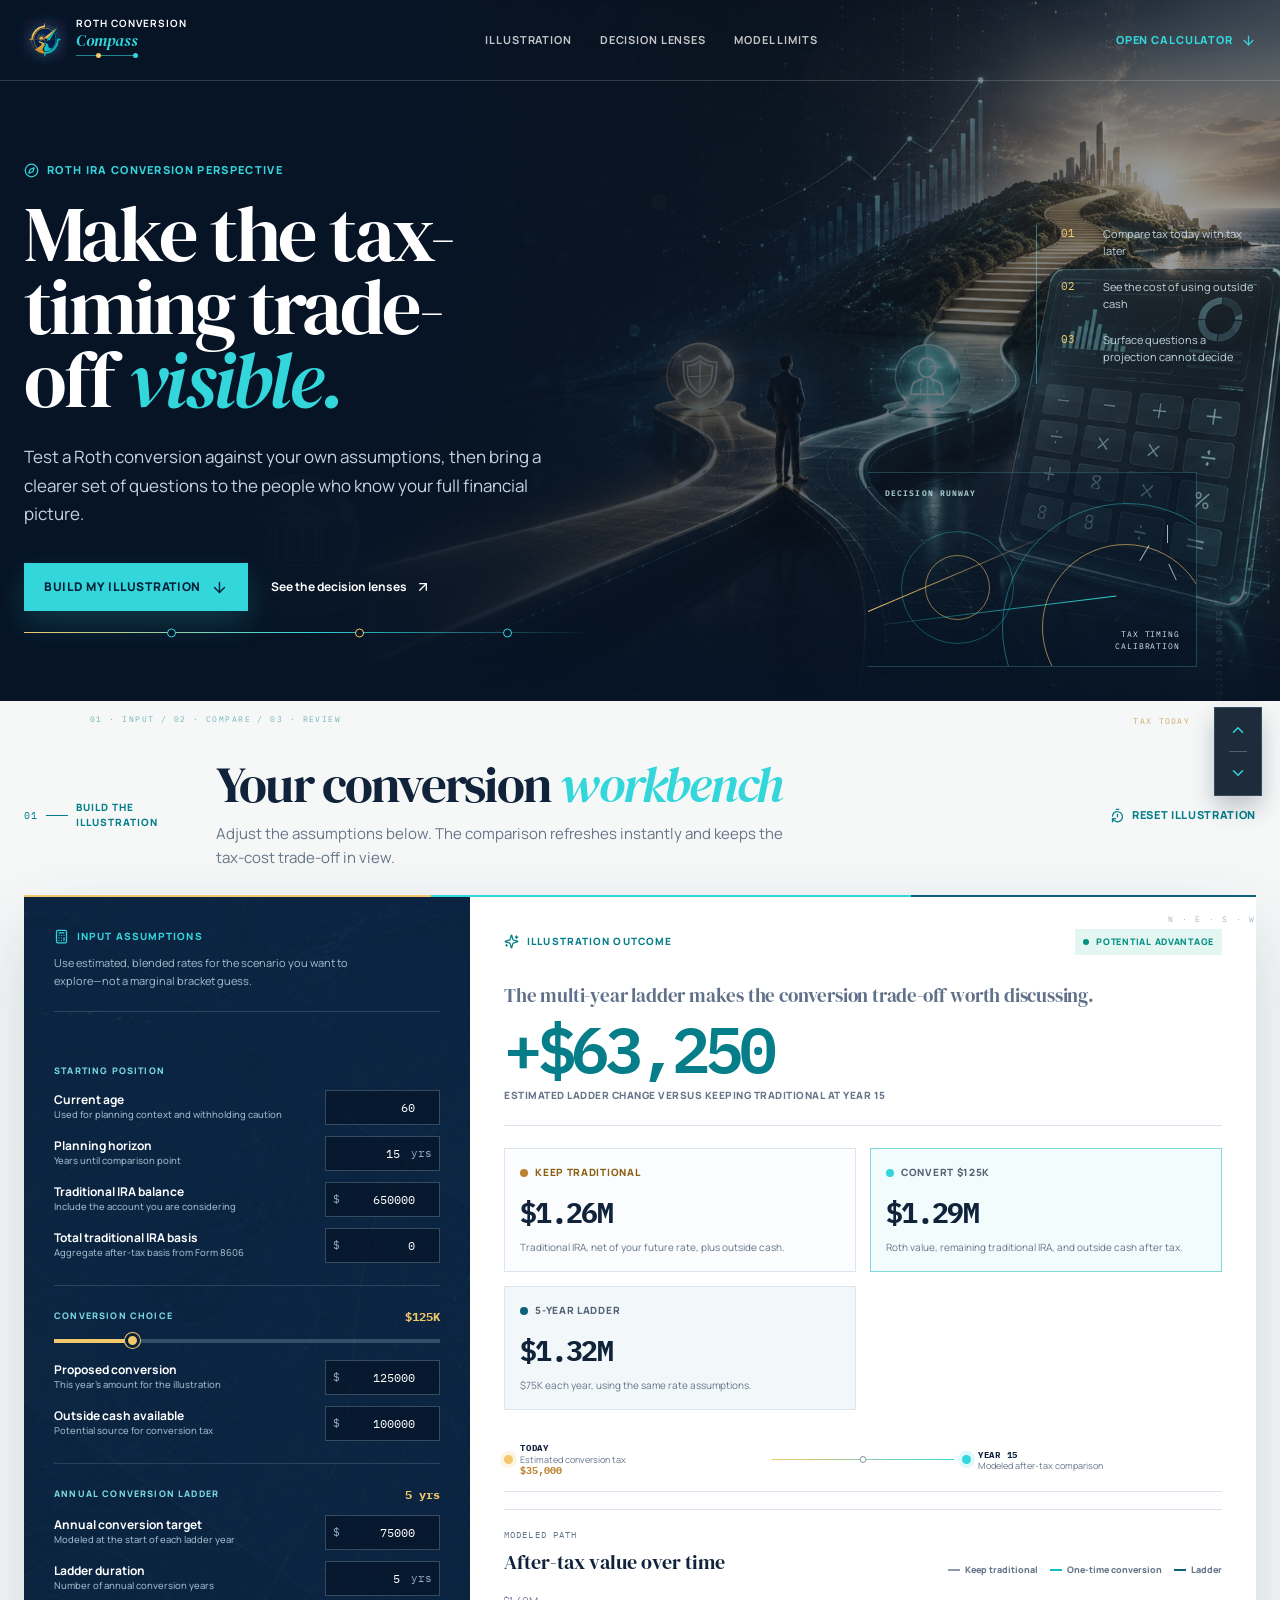
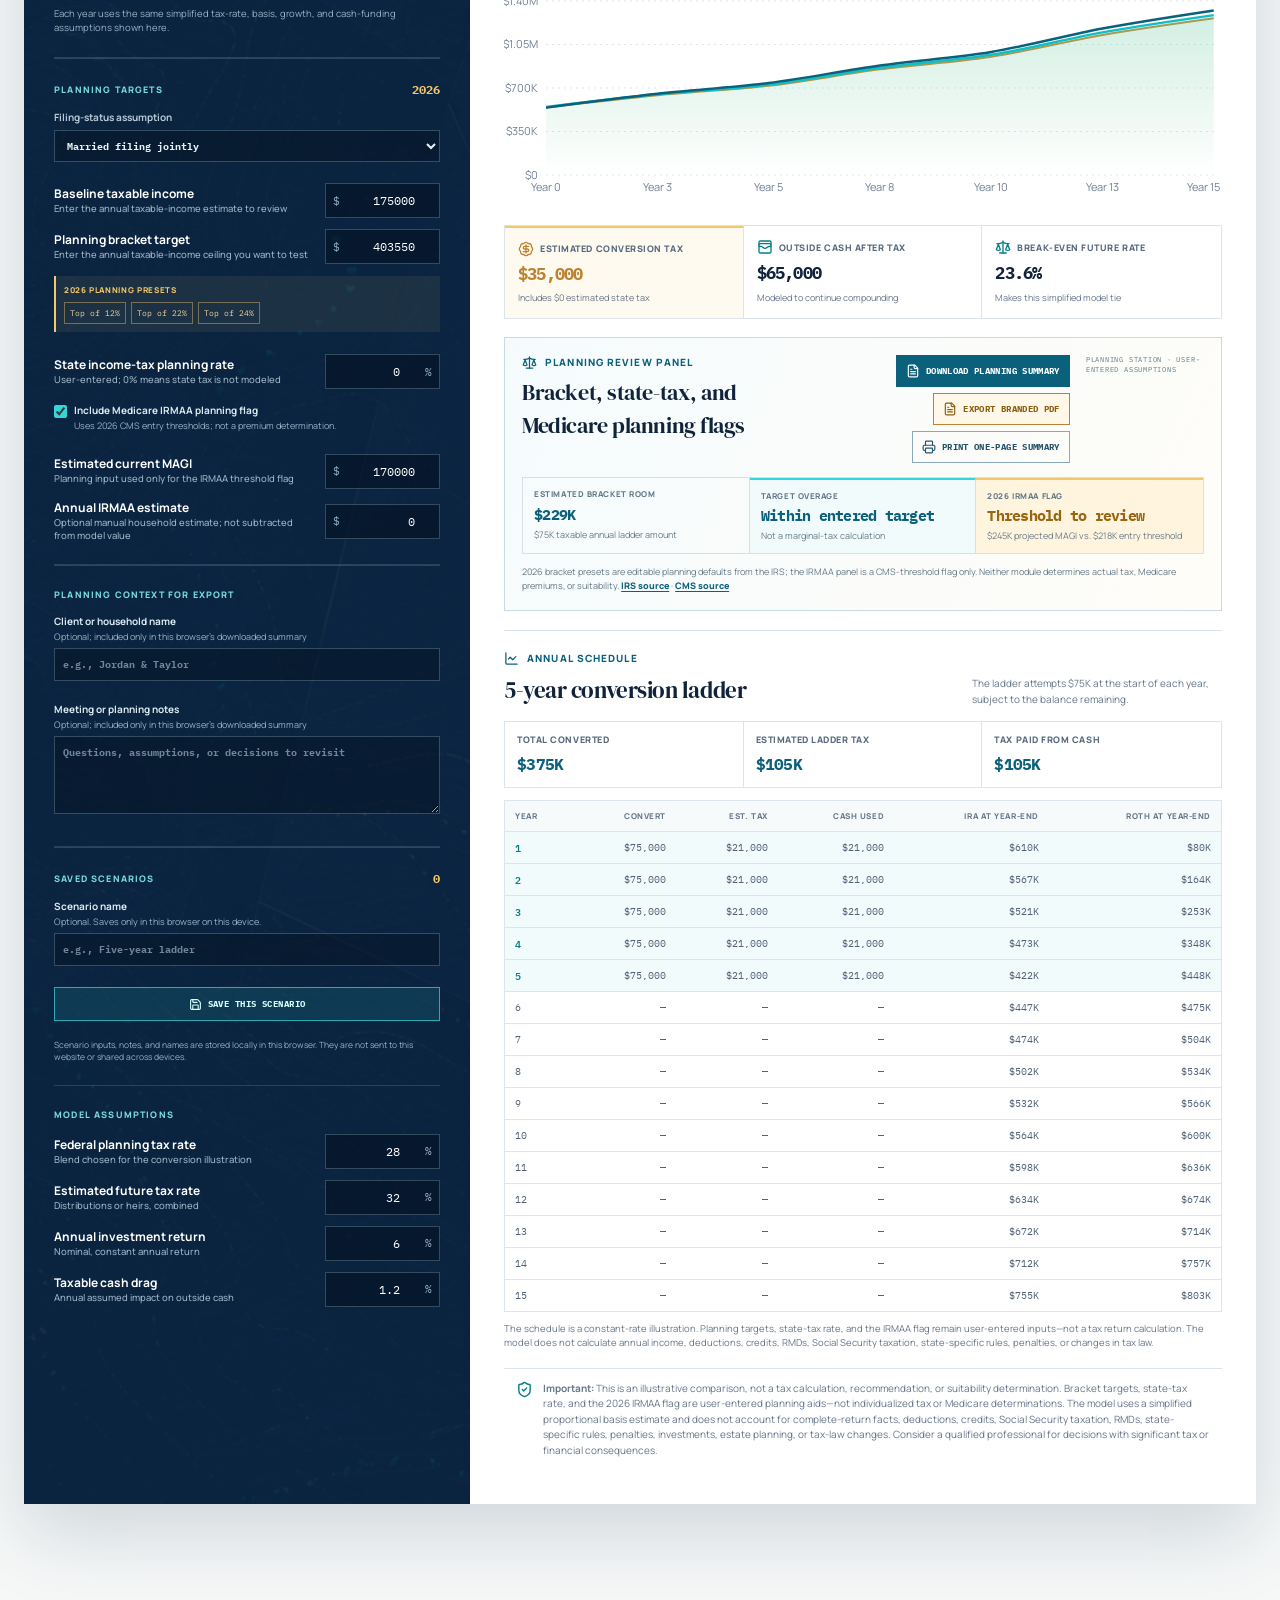
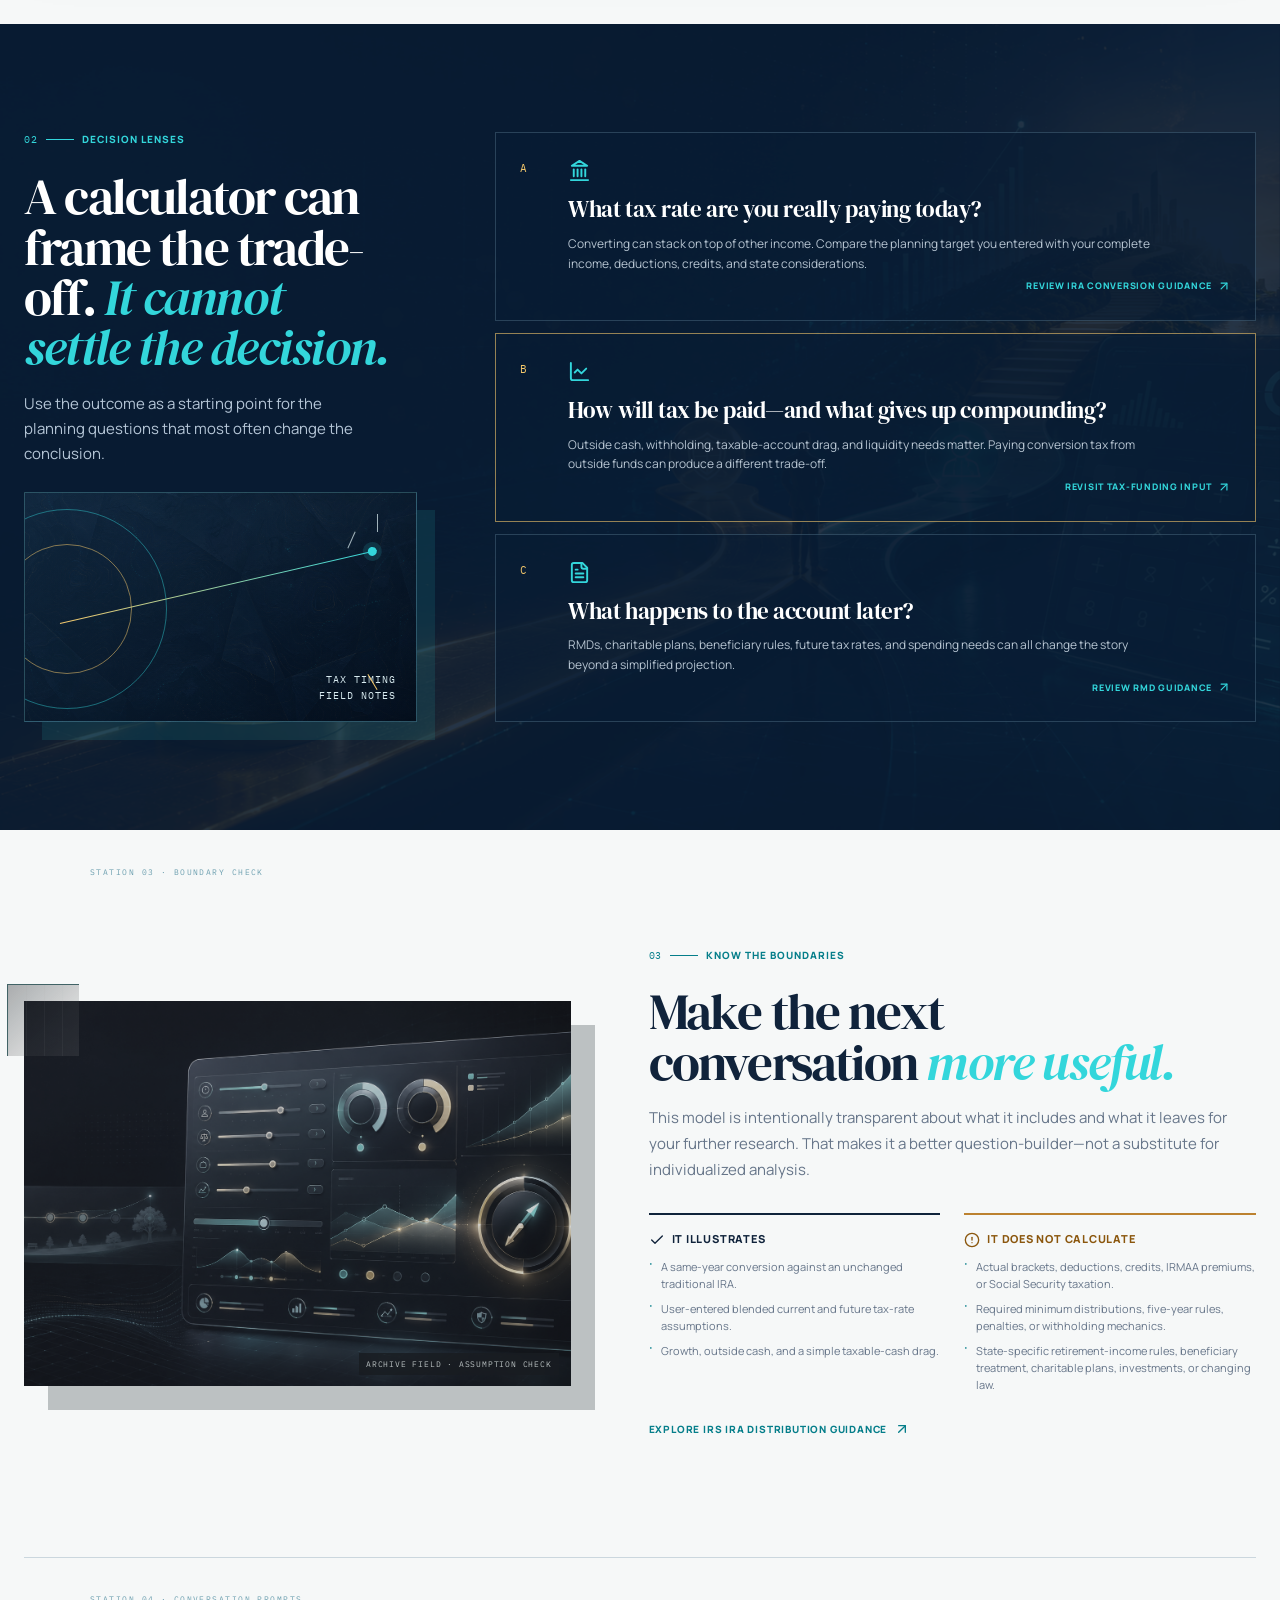
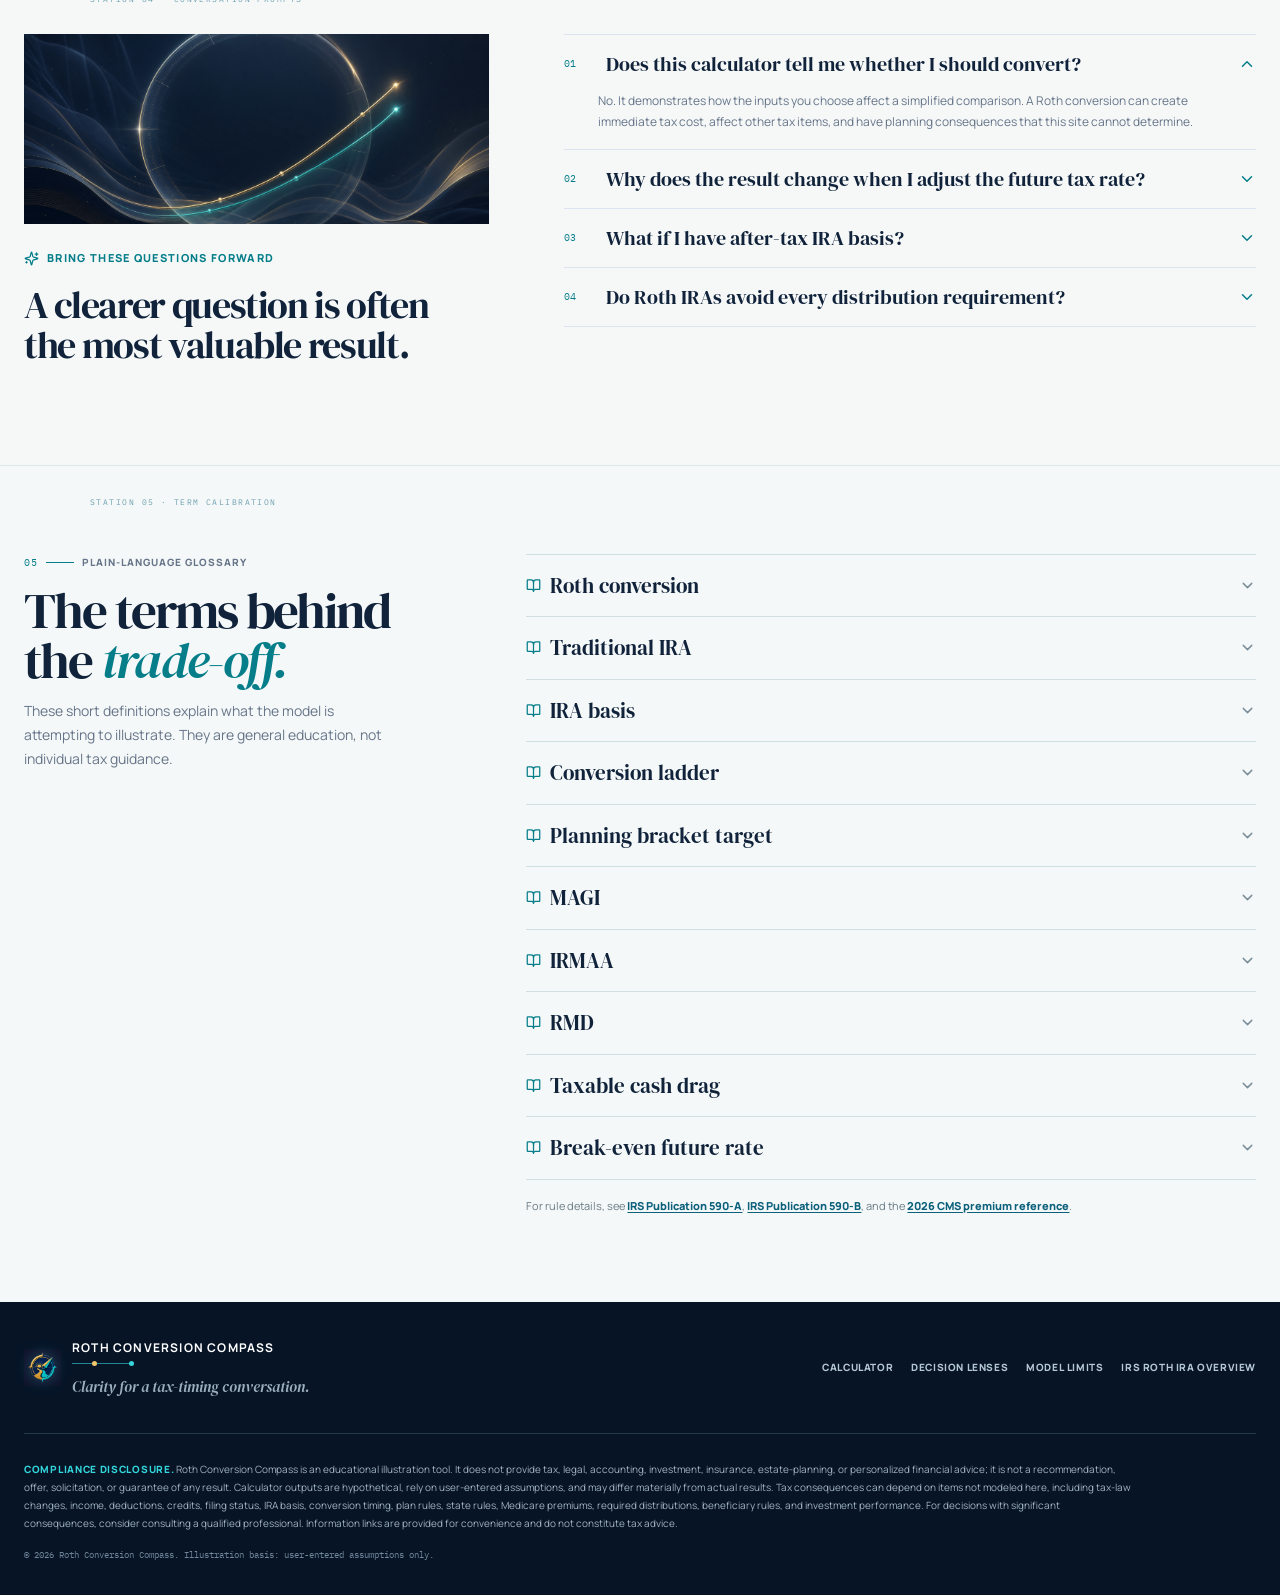
==== roth/index.html @ 46ba3184 "Restore cinematic Roth visuals" ====
<!doctype html>
<html lang="en">
  <head>
    <meta charset="UTF-8" />
    <meta name="viewport" content="width=device-width, initial-scale=1.0, maximum-scale=1" />
    <title>Roth Conversion Compass | An Educational Tax-Timing Illustration</title>
    <meta name="description" content="Explore a Roth IRA conversion illustration with your own assumptions and clear planning limitations." />
    <link rel="preconnect" href="https://fonts.googleapis.com" />
    <link rel="preconnect" href="https://fonts.gstatic.com" crossorigin />
    <link href="https://fonts.googleapis.com/css2?family=DM+Serif+Display:ital@0;1&family=IBM+Plex+Mono:wght@400;500;600&family=Manrope:wght@400;500;600;700;800&display=swap" rel="stylesheet" />
    <script type="module" crossorigin src="/roth/assets/index-CqnNfehP.js"></script>
    <link rel="stylesheet" crossorigin href="/roth/assets/index-C5VUY07M.css">
    <script src="/__manus__/debug-collector.js" defer></script>
  </head>
  <body>
    <script id="manus-runtime">window.__MANUS_HOST_DEV__ = false;
(function(){"use strict";var Mr={exports:{}},Kn={};/**
 * @license React
 * react-jsx-runtime.production.js
 *
 * Copyright (c) Meta Platforms, Inc. and affiliates.
 *
 * This source code is licensed under the MIT license found in the
 * LICENSE file in the root directory of this source tree.
 */var $c;function um(){if($c)return Kn;$c=1;var r=Symbol.for("react.transitional.element"),i=Symbol.for("react.fragment");function c(s,d,m){var x=null;if(m!==void 0&&(x=""+m),d.key!==void 0&&(x=""+d.key),"key"in d){m={};for(var R in d)R!=="key"&&(m[R]=d[R])}else m=d;return d=m.ref,{$$typeof:r,type:s,key:x,ref:d!==void 0?d:null,props:m}}return Kn.Fragment=i,Kn.jsx=c,Kn.jsxs=c,Kn}var Fc;function dm(){return Fc||(Fc=1,Mr.exports=um()),Mr.exports}var h=dm(),Ar={exports:{}},Pn={},Rr={exports:{}},Nr={};/**
 * @license React
 * scheduler.production.js
 *
 * Copyright (c) Meta Platforms, Inc. and affiliates.
 *
 * This source code is licensed under the MIT license found in the
 * LICENSE file in the root directory of this source tree.
 */var Ic;function fm(){return Ic||(Ic=1,function(r){function i(A,q){var B=A.length;A.push(q);t:for(;0<B;){var bt=B-1>>>1,p=A[bt];if(0<d(p,q))A[bt]=q,A[B]=p,B=bt;else break t}}function c(A){return A.length===0?null:A[0]}function s(A){if(A.length===0)return null;var q=A[0],B=A.pop();if(B!==q){A[0]=B;t:for(var bt=0,p=A.length,O=p>>>1;bt<O;){var X=2*(bt+1)-1,G=A[X],Z=X+1,st=A[Z];if(0>d(G,B))Z<p&&0>d(st,G)?(A[bt]=st,A[Z]=B,bt=Z):(A[bt]=G,A[X]=B,bt=X);else if(Z<p&&0>d(st,B))A[bt]=st,A[Z]=B,bt=Z;else break t}}return q}function d(A,q){var B=A.sortIndex-q.sortIndex;return B!==0?B:A.id-q.id}if(r.unstable_now=void 0,typeof performance=="object"&&typeof performance.now=="function"){var m=performance;r.unstable_now=function(){return m.now()}}else{var x=Date,R=x.now();r.unstable_now=function(){return x.now()-R}}var C=[],v=[],D=1,j=null,J=3,at=!1,$=!1,nt=!1,ct=!1,ht=typeof setTimeout=="function"?setTimeout:null,St=typeof clearTimeout=="function"?clearTimeout:null,_=typeof setImmediate<"u"?setImmediate:null;function Y(A){for(var q=c(v);q!==null;){if(q.callback===null)s(v);else if(q.startTime<=A)s(v),q.sortIndex=q.expirationTime,i(C,q);else break;q=c(v)}}function H(A){if(nt=!1,Y(A),!$)if(c(C)!==null)$=!0,it||(it=!0,Bt());else{var q=c(v);q!==null&&Mt(H,q.startTime-A)}}var it=!1,rt=-1,V=5,xt=-1;function Be(){return ct?!0:!(r.unstable_now()-xt<V)}function te(){if(ct=!1,it){var A=r.unstable_now();xt=A;var q=!0;try{t:{$=!1,nt&&(nt=!1,St(rt),rt=-1),at=!0;var B=J;try{e:{for(Y(A),j=c(C);j!==null&&!(j.expirationTime>A&&Be());){var bt=j.callback;if(typeof bt=="function"){j.callback=null,J=j.priorityLevel;var p=bt(j.expirationTime<=A);if(A=r.unstable_now(),typeof p=="function"){j.callback=p,Y(A),q=!0;break e}j===c(C)&&s(C),Y(A)}else s(C);j=c(C)}if(j!==null)q=!0;else{var O=c(v);O!==null&&Mt(H,O.startTime-A),q=!1}}break t}finally{j=null,J=B,at=!1}q=void 0}}finally{q?Bt():it=!1}}}var Bt;if(typeof _=="function")Bt=function(){_(te)};else if(typeof MessageChannel<"u"){var me=new MessageChannel,Se=me.port2;me.port1.onmessage=te,Bt=function(){Se.postMessage(null)}}else Bt=function(){ht(te,0)};function Mt(A,q){rt=ht(function(){A(r.unstable_now())},q)}r.unstable_IdlePriority=5,r.unstable_ImmediatePriority=1,r.unstable_LowPriority=4,r.unstable_NormalPriority=3,r.unstable_Profiling=null,r.unstable_UserBlockingPriority=2,r.unstable_cancelCallback=function(A){A.callback=null},r.unstable_forceFrameRate=function(A){0>A||125<A?console.error("forceFrameRate takes a positive int between 0 and 125, forcing frame rates higher than 125 fps is not supported"):V=0<A?Math.floor(1e3/A):5},r.unstable_getCurrentPriorityLevel=function(){return J},r.unstable_next=function(A){switch(J){case 1:case 2:case 3:var q=3;break;default:q=J}var B=J;J=q;try{return A()}finally{J=B}},r.unstable_requestPaint=function(){ct=!0},r.unstable_runWithPriority=function(A,q){switch(A){case 1:case 2:case 3:case 4:case 5:break;default:A=3}var B=J;J=A;try{return q()}finally{J=B}},r.unstable_scheduleCallback=function(A,q,B){var bt=r.unstable_now();switch(typeof B=="object"&&B!==null?(B=B.delay,B=typeof B=="number"&&0<B?bt+B:bt):B=bt,A){case 1:var p=-1;break;case 2:p=250;break;case 5:p=1073741823;break;case 4:p=1e4;break;default:p=5e3}return p=B+p,A={id:D++,callback:q,priorityLevel:A,startTime:B,expirationTime:p,sortIndex:-1},B>bt?(A.sortIndex=B,i(v,A),c(C)===null&&A===c(v)&&(nt?(St(rt),rt=-1):nt=!0,Mt(H,B-bt))):(A.sortIndex=p,i(C,A),$||at||($=!0,it||(it=!0,Bt()))),A},r.unstable_shouldYield=Be,r.unstable_wrapCallback=function(A){var q=J;return function(){var B=J;J=q;try{return A.apply(this,arguments)}finally{J=B}}}}(Nr)),Nr}var tu;function hm(){return tu||(tu=1,Rr.exports=fm()),Rr.exports}var zr={exports:{}},ut={};/**
 * @license React
 * react.production.js
 *
 * Copyright (c) Meta Platforms, Inc. and affiliates.
 *
 * This source code is licensed under the MIT license found in the
 * LICENSE file in the root directory of this source tree.
 */var eu;function mm(){if(eu)return ut;eu=1;var r=Symbol.for("react.transitional.element"),i=Symbol.for("react.portal"),c=Symbol.for("react.fragment"),s=Symbol.for("react.strict_mode"),d=Symbol.for("react.profiler"),m=Symbol.for("react.consumer"),x=Symbol.for("react.context"),R=Symbol.for("react.forward_ref"),C=Symbol.for("react.suspense"),v=Symbol.for("react.memo"),D=Symbol.for("react.lazy"),j=Symbol.iterator;function J(p){return p===null||typeof p!="object"?null:(p=j&&p[j]||p["@@iterator"],typeof p=="function"?p:null)}var at={isMounted:function(){return!1},enqueueForceUpdate:function(){},enqueueReplaceState:function(){},enqueueSetState:function(){}},$=Object.assign,nt={};function ct(p,O,X){this.props=p,this.context=O,this.refs=nt,this.updater=X||at}ct.prototype.isReactComponent={},ct.prototype.setState=function(p,O){if(typeof p!="object"&&typeof p!="function"&&p!=null)throw Error("takes an object of state variables to update or a function which returns an object of state variables.");this.updater.enqueueSetState(this,p,O,"setState")},ct.prototype.forceUpdate=function(p){this.updater.enqueueForceUpdate(this,p,"forceUpdate")};function ht(){}ht.prototype=ct.prototype;function St(p,O,X){this.props=p,this.context=O,this.refs=nt,this.updater=X||at}var _=St.prototype=new ht;_.constructor=St,$(_,ct.prototype),_.isPureReactComponent=!0;var Y=Array.isArray,H={H:null,A:null,T:null,S:null,V:null},it=Object.prototype.hasOwnProperty;function rt(p,O,X,G,Z,st){return X=st.ref,{$$typeof:r,type:p,key:O,ref:X!==void 0?X:null,props:st}}function V(p,O){return rt(p.type,O,void 0,void 0,void 0,p.props)}function xt(p){return typeof p=="object"&&p!==null&&p.$$typeof===r}function Be(p){var O={"=":"=0",":":"=2"};return"$"+p.replace(/[=:]/g,function(X){return O[X]})}var te=/\/+/g;function Bt(p,O){return typeof p=="object"&&p!==null&&p.key!=null?Be(""+p.key):O.toString(36)}function me(){}function Se(p){switch(p.status){case"fulfilled":return p.value;case"rejected":throw p.reason;default:switch(typeof p.status=="string"?p.then(me,me):(p.status="pending",p.then(function(O){p.status==="pending"&&(p.status="fulfilled",p.value=O)},function(O){p.status==="pending"&&(p.status="rejected",p.reason=O)})),p.status){case"fulfilled":return p.value;case"rejected":throw p.reason}}throw p}function Mt(p,O,X,G,Z){var st=typeof p;(st==="undefined"||st==="boolean")&&(p=null);var I=!1;if(p===null)I=!0;else switch(st){case"bigint":case"string":case"number":I=!0;break;case"object":switch(p.$$typeof){case r:case i:I=!0;break;case D:return I=p._init,Mt(I(p._payload),O,X,G,Z)}}if(I)return Z=Z(p),I=G===""?"."+Bt(p,0):G,Y(Z)?(X="",I!=null&&(X=I.replace(te,"$&/")+"/"),Mt(Z,O,X,"",function(Jt){return Jt})):Z!=null&&(xt(Z)&&(Z=V(Z,X+(Z.key==null||p&&p.key===Z.key?"":(""+Z.key).replace(te,"$&/")+"/")+I)),O.push(Z)),1;I=0;var gt=G===""?".":G+":";if(Y(p))for(var Tt=0;Tt<p.length;Tt++)G=p[Tt],st=gt+Bt(G,Tt),I+=Mt(G,O,X,st,Z);else if(Tt=J(p),typeof Tt=="function")for(p=Tt.call(p),Tt=0;!(G=p.next()).done;)G=G.value,st=gt+Bt(G,Tt++),I+=Mt(G,O,X,st,Z);else if(st==="object"){if(typeof p.then=="function")return Mt(Se(p),O,X,G,Z);throw O=String(p),Error("Objects are not valid as a React child (found: "+(O==="[object Object]"?"object with keys {"+Object.keys(p).join(", ")+"}":O)+"). If you meant to render a collection of children, use an array instead.")}return I}function A(p,O,X){if(p==null)return p;var G=[],Z=0;return Mt(p,G,"","",function(st){return O.call(X,st,Z++)}),G}function q(p){if(p._status===-1){var O=p._result;O=O(),O.then(function(X){(p._status===0||p._status===-1)&&(p._status=1,p._result=X)},function(X){(p._status===0||p._status===-1)&&(p._status=2,p._result=X)}),p._status===-1&&(p._status=0,p._result=O)}if(p._status===1)return p._result.default;throw p._result}var B=typeof reportError=="function"?reportError:function(p){if(typeof window=="object"&&typeof window.ErrorEvent=="function"){var O=new window.ErrorEvent("error",{bubbles:!0,cancelable:!0,message:typeof p=="object"&&p!==null&&typeof p.message=="string"?String(p.message):String(p),error:p});if(!window.dispatchEvent(O))return}else if(typeof process=="object"&&typeof process.emit=="function"){process.emit("uncaughtException",p);return}console.error(p)};function bt(){}return ut.Children={map:A,forEach:function(p,O,X){A(p,function(){O.apply(this,arguments)},X)},count:function(p){var O=0;return A(p,function(){O++}),O},toArray:function(p){return A(p,function(O){return O})||[]},only:function(p){if(!xt(p))throw Error("React.Children.only expected to receive a single React element child.");return p}},ut.Component=ct,ut.Fragment=c,ut.Profiler=d,ut.PureComponent=St,ut.StrictMode=s,ut.Suspense=C,ut.__CLIENT_INTERNALS_DO_NOT_USE_OR_WARN_USERS_THEY_CANNOT_UPGRADE=H,ut.__COMPILER_RUNTIME={__proto__:null,c:function(p){return H.H.useMemoCache(p)}},ut.cache=function(p){return function(){return p.apply(null,arguments)}},ut.cloneElement=function(p,O,X){if(p==null)throw Error("The argument must be a React element, but you passed "+p+".");var G=$({},p.props),Z=p.key,st=void 0;if(O!=null)for(I in O.ref!==void 0&&(st=void 0),O.key!==void 0&&(Z=""+O.key),O)!it.call(O,I)||I==="key"||I==="__self"||I==="__source"||I==="ref"&&O.ref===void 0||(G[I]=O[I]);var I=arguments.length-2;if(I===1)G.children=X;else if(1<I){for(var gt=Array(I),Tt=0;Tt<I;Tt++)gt[Tt]=arguments[Tt+2];G.children=gt}return rt(p.type,Z,void 0,void 0,st,G)},ut.createContext=function(p){return p={$$typeof:x,_currentValue:p,_currentValue2:p,_threadCount:0,Provider:null,Consumer:null},p.Provider=p,p.Consumer={$$typeof:m,_context:p},p},ut.createElement=function(p,O,X){var G,Z={},st=null;if(O!=null)for(G in O.key!==void 0&&(st=""+O.key),O)it.call(O,G)&&G!=="key"&&G!=="__self"&&G!=="__source"&&(Z[G]=O[G]);var I=arguments.length-2;if(I===1)Z.children=X;else if(1<I){for(var gt=Array(I),Tt=0;Tt<I;Tt++)gt[Tt]=arguments[Tt+2];Z.children=gt}if(p&&p.defaultProps)for(G in I=p.defaultProps,I)Z[G]===void 0&&(Z[G]=I[G]);return rt(p,st,void 0,void 0,null,Z)},ut.createRef=function(){return{current:null}},ut.forwardRef=function(p){return{$$typeof:R,render:p}},ut.isValidElement=xt,ut.lazy=function(p){return{$$typeof:D,_payload:{_status:-1,_result:p},_init:q}},ut.memo=function(p,O){return{$$typeof:v,type:p,compare:O===void 0?null:O}},ut.startTransition=function(p){var O=H.T,X={};H.T=X;try{var G=p(),Z=H.S;Z!==null&&Z(X,G),typeof G=="object"&&G!==null&&typeof G.then=="function"&&G.then(bt,B)}catch(st){B(st)}finally{H.T=O}},ut.unstable_useCacheRefresh=function(){return H.H.useCacheRefresh()},ut.use=function(p){return H.H.use(p)},ut.useActionState=function(p,O,X){return H.H.useActionState(p,O,X)},ut.useCallback=function(p,O){return H.H.useCallback(p,O)},ut.useContext=function(p){return H.H.useContext(p)},ut.useDebugValue=function(){},ut.useDeferredValue=function(p,O){return H.H.useDeferredValue(p,O)},ut.useEffect=function(p,O,X){var G=H.H;if(typeof X=="function")throw Error("useEffect CRUD overload is not enabled in this build of React.");return G.useEffect(p,O)},ut.useId=function(){return H.H.useId()},ut.useImperativeHandle=function(p,O,X){return H.H.useImperativeHandle(p,O,X)},ut.useInsertionEffect=function(p,O){return H.H.useInsertionEffect(p,O)},ut.useLayoutEffect=function(p,O){return H.H.useLayoutEffect(p,O)},ut.useMemo=function(p,O){return H.H.useMemo(p,O)},ut.useOptimistic=function(p,O){return H.H.useOptimistic(p,O)},ut.useReducer=function(p,O,X){return H.H.useReducer(p,O,X)},ut.useRef=function(p){return H.H.useRef(p)},ut.useState=function(p){return H.H.useState(p)},ut.useSyncExternalStore=function(p,O,X){return H.H.useSyncExternalStore(p,O,X)},ut.useTransition=function(){return H.H.useTransition()},ut.version="19.1.1",ut}var lu;function _r(){return lu||(lu=1,zr.exports=mm()),zr.exports}var kr={exports:{}},he={};/**
 * @license React
 * react-dom.production.js
 *
 * Copyright (c) Meta Platforms, Inc. and affiliates.
 *
 * This source code is licensed under the MIT license found in the
 * LICENSE file in the root directory of this source tree.
 */var au;function gm(){if(au)return he;au=1;var r=_r();function i(C){var v="https://react.dev/errors/"+C;if(1<arguments.length){v+="?args[]="+encodeURIComponent(arguments[1]);for(var D=2;D<arguments.length;D++)v+="&args[]="+encodeURIComponent(arguments[D])}return"Minified React error #"+C+"; visit "+v+" for the full message or use the non-minified dev environment for full errors and additional helpful warnings."}function c(){}var s={d:{f:c,r:function(){throw Error(i(522))},D:c,C:c,L:c,m:c,X:c,S:c,M:c},p:0,findDOMNode:null},d=Symbol.for("react.portal");function m(C,v,D){var j=3<arguments.length&&arguments[3]!==void 0?arguments[3]:null;return{$$typeof:d,key:j==null?null:""+j,children:C,containerInfo:v,implementation:D}}var x=r.__CLIENT_INTERNALS_DO_NOT_USE_OR_WARN_USERS_THEY_CANNOT_UPGRADE;function R(C,v){if(C==="font")return"";if(typeof v=="string")return v==="use-credentials"?v:""}return he.__DOM_INTERNALS_DO_NOT_USE_OR_WARN_USERS_THEY_CANNOT_UPGRADE=s,he.createPortal=function(C,v){var D=2<arguments.length&&arguments[2]!==void 0?arguments[2]:null;if(!v||v.nodeType!==1&&v.nodeType!==9&&v.nodeType!==11)throw Error(i(299));return m(C,v,null,D)},he.flushSync=function(C){var v=x.T,D=s.p;try{if(x.T=null,s.p=2,C)return C()}finally{x.T=v,s.p=D,s.d.f()}},he.preconnect=function(C,v){typeof C=="string"&&(v?(v=v.crossOrigin,v=typeof v=="string"?v==="use-credentials"?v:"":void 0):v=null,s.d.C(C,v))},he.prefetchDNS=function(C){typeof C=="string"&&s.d.D(C)},he.preinit=function(C,v){if(typeof C=="string"&&v&&typeof v.as=="string"){var D=v.as,j=R(D,v.crossOrigin),J=typeof v.integrity=="string"?v.integrity:void 0,at=typeof v.fetchPriority=="string"?v.fetchPriority:void 0;D==="style"?s.d.S(C,typeof v.precedence=="string"?v.precedence:void 0,{crossOrigin:j,integrity:J,fetchPriority:at}):D==="script"&&s.d.X(C,{crossOrigin:j,integrity:J,fetchPriority:at,nonce:typeof v.nonce=="string"?v.nonce:void 0})}},he.preinitModule=function(C,v){if(typeof C=="string")if(typeof v=="object"&&v!==null){if(v.as==null||v.as==="script"){var D=R(v.as,v.crossOrigin);s.d.M(C,{crossOrigin:D,integrity:typeof v.integrity=="string"?v.integrity:void 0,nonce:typeof v.nonce=="string"?v.nonce:void 0})}}else v==null&&s.d.M(C)},he.preload=function(C,v){if(typeof C=="string"&&typeof v=="object"&&v!==null&&typeof v.as=="string"){var D=v.as,j=R(D,v.crossOrigin);s.d.L(C,D,{crossOrigin:j,integrity:typeof v.integrity=="string"?v.integrity:void 0,nonce:typeof v.nonce=="string"?v.nonce:void 0,type:typeof v.type=="string"?v.type:void 0,fetchPriority:typeof v.fetchPriority=="string"?v.fetchPriority:void 0,referrerPolicy:typeof v.referrerPolicy=="string"?v.referrerPolicy:void 0,imageSrcSet:typeof v.imageSrcSet=="string"?v.imageSrcSet:void 0,imageSizes:typeof v.imageSizes=="string"?v.imageSizes:void 0,media:typeof v.media=="string"?v.media:void 0})}},he.preloadModule=function(C,v){if(typeof C=="string")if(v){var D=R(v.as,v.crossOrigin);s.d.m(C,{as:typeof v.as=="string"&&v.as!=="script"?v.as:void 0,crossOrigin:D,integrity:typeof v.integrity=="string"?v.integrity:void 0})}else s.d.m(C)},he.requestFormReset=function(C){s.d.r(C)},he.unstable_batchedUpdates=function(C,v){return C(v)},he.useFormState=function(C,v,D){return x.H.useFormState(C,v,D)},he.useFormStatus=function(){return x.H.useHostTransitionStatus()},he.version="19.1.1",he}var nu;function pm(){if(nu)return kr.exports;nu=1;function r(){if(!(typeof __REACT_DEVTOOLS_GLOBAL_HOOK__>"u"||typeof __REACT_DEVTOOLS_GLOBAL_HOOK__.checkDCE!="function"))try{__REACT_DEVTOOLS_GLOBAL_HOOK__.checkDCE(r)}catch(i){console.error(i)}}return r(),kr.exports=gm(),kr.exports}/**
 * @license React
 * react-dom-client.production.js
 *
 * Copyright (c) Meta Platforms, Inc. and affiliates.
 *
 * This source code is licensed under the MIT license found in the
 * LICENSE file in the root directory of this source tree.
 */var ou;function ym(){if(ou)return Pn;ou=1;var r=hm(),i=_r(),c=pm();function s(t){var e="https://react.dev/errors/"+t;if(1<arguments.length){e+="?args[]="+encodeURIComponent(arguments[1]);for(var l=2;l<arguments.length;l++)e+="&args[]="+encodeURIComponent(arguments[l])}return"Minified React error #"+t+"; visit "+e+" for the full message or use the non-minified dev environment for full errors and additional helpful warnings."}function d(t){return!(!t||t.nodeType!==1&&t.nodeType!==9&&t.nodeType!==11)}function m(t){var e=t,l=t;if(t.alternate)for(;e.return;)e=e.return;else{t=e;do e=t,(e.flags&4098)!==0&&(l=e.return),t=e.return;while(t)}return e.tag===3?l:null}function x(t){if(t.tag===13){var e=t.memoizedState;if(e===null&&(t=t.alternate,t!==null&&(e=t.memoizedState)),e!==null)return e.dehydrated}return null}function R(t){if(m(t)!==t)throw Error(s(188))}function C(t){var e=t.alternate;if(!e){if(e=m(t),e===null)throw Error(s(188));return e!==t?null:t}for(var l=t,a=e;;){var n=l.return;if(n===null)break;var o=n.alternate;if(o===null){if(a=n.return,a!==null){l=a;continue}break}if(n.child===o.child){for(o=n.child;o;){if(o===l)return R(n),t;if(o===a)return R(n),e;o=o.sibling}throw Error(s(188))}if(l.return!==a.return)l=n,a=o;else{for(var u=!1,f=n.child;f;){if(f===l){u=!0,l=n,a=o;break}if(f===a){u=!0,a=n,l=o;break}f=f.sibling}if(!u){for(f=o.child;f;){if(f===l){u=!0,l=o,a=n;break}if(f===a){u=!0,a=o,l=n;break}f=f.sibling}if(!u)throw Error(s(189))}}if(l.alternate!==a)throw Error(s(190))}if(l.tag!==3)throw Error(s(188));return l.stateNode.current===l?t:e}function v(t){var e=t.tag;if(e===5||e===26||e===27||e===6)return t;for(t=t.child;t!==null;){if(e=v(t),e!==null)return e;t=t.sibling}return null}var D=Object.assign,j=Symbol.for("react.element"),J=Symbol.for("react.transitional.element"),at=Symbol.for("react.portal"),$=Symbol.for("react.fragment"),nt=Symbol.for("react.strict_mode"),ct=Symbol.for("react.profiler"),ht=Symbol.for("react.provider"),St=Symbol.for("react.consumer"),_=Symbol.for("react.context"),Y=Symbol.for("react.forward_ref"),H=Symbol.for("react.suspense"),it=Symbol.for("react.suspense_list"),rt=Symbol.for("react.memo"),V=Symbol.for("react.lazy"),xt=Symbol.for("react.activity"),Be=Symbol.for("react.memo_cache_sentinel"),te=Symbol.iterator;function Bt(t){return t===null||typeof t!="object"?null:(t=te&&t[te]||t["@@iterator"],typeof t=="function"?t:null)}var me=Symbol.for("react.client.reference");function Se(t){if(t==null)return null;if(typeof t=="function")return t.$$typeof===me?null:t.displayName||t.name||null;if(typeof t=="string")return t;switch(t){case $:return"Fragment";case ct:return"Profiler";case nt:return"StrictMode";case H:return"Suspense";case it:return"SuspenseList";case xt:return"Activity"}if(typeof t=="object")switch(t.$$typeof){case at:return"Portal";case _:return(t.displayName||"Context")+".Provider";case St:return(t._context.displayName||"Context")+".Consumer";case Y:var e=t.render;return t=t.displayName,t||(t=e.displayName||e.name||"",t=t!==""?"ForwardRef("+t+")":"ForwardRef"),t;case rt:return e=t.displayName||null,e!==null?e:Se(t.type)||"Memo";case V:e=t._payload,t=t._init;try{return Se(t(e))}catch{}}return null}var Mt=Array.isArray,A=i.__CLIENT_INTERNALS_DO_NOT_USE_OR_WARN_USERS_THEY_CANNOT_UPGRADE,q=c.__DOM_INTERNALS_DO_NOT_USE_OR_WARN_USERS_THEY_CANNOT_UPGRADE,B={pending:!1,data:null,method:null,action:null},bt=[],p=-1;function O(t){return{current:t}}function X(t){0>p||(t.current=bt[p],bt[p]=null,p--)}function G(t,e){p++,bt[p]=t.current,t.current=e}var Z=O(null),st=O(null),I=O(null),gt=O(null);function Tt(t,e){switch(G(I,e),G(st,t),G(Z,null),e.nodeType){case 9:case 11:t=(t=e.documentElement)&&(t=t.namespaceURI)?Hh(t):0;break;default:if(t=e.tagName,e=e.namespaceURI)e=Hh(e),t=Uh(e,t);else switch(t){case"svg":t=1;break;case"math":t=2;break;default:t=0}}X(Z),G(Z,t)}function Jt(){X(Z),X(st),X(I)}function Ke(t){t.memoizedState!==null&&G(gt,t);var e=Z.current,l=Uh(e,t.type);e!==l&&(G(st,t),G(Z,l))}function Ce(t){st.current===t&&(X(Z),X(st)),gt.current===t&&(X(gt),Wo._currentValue=B)}var Pe=Object.prototype.hasOwnProperty,yl=r.unstable_scheduleCallback,sn=r.unstable_cancelCallback,Ca=r.unstable_shouldYield,ri=r.unstable_requestPaint,ge=r.unstable_now,si=r.unstable_getCurrentPriorityLevel,Ul=r.unstable_ImmediatePriority,Fn=r.unstable_UserBlockingPriority,nl=r.unstable_NormalPriority,ci=r.unstable_LowPriority,Gl=r.unstable_IdlePriority,ui=r.log,Ea=r.unstable_setDisableYieldValue,ql=null,Wt=null;function Je(t){if(typeof ui=="function"&&Ea(t),Wt&&typeof Wt.setStrictMode=="function")try{Wt.setStrictMode(ql,t)}catch{}}var $t=Math.clz32?Math.clz32:fi,di=Math.log,Ta=Math.LN2;function fi(t){return t>>>=0,t===0?32:31-(di(t)/Ta|0)|0}var L=256,cn=4194304;function vl(t){var e=t&42;if(e!==0)return e;switch(t&-t){case 1:return 1;case 2:return 2;case 4:return 4;case 8:return 8;case 16:return 16;case 32:return 32;case 64:return 64;case 128:return 128;case 256:case 512:case 1024:case 2048:case 4096:case 8192:case 16384:case 32768:case 65536:case 131072:case 262144:case 524288:case 1048576:case 2097152:return t&4194048;case 4194304:case 8388608:case 16777216:case 33554432:return t&62914560;case 67108864:return 67108864;case 134217728:return 134217728;case 268435456:return 268435456;case 536870912:return 536870912;case 1073741824:return 0;default:return t}}function un(t,e,l){var a=t.pendingLanes;if(a===0)return 0;var n=0,o=t.suspendedLanes,u=t.pingedLanes;t=t.warmLanes;var f=a&134217727;return f!==0?(a=f&~o,a!==0?n=vl(a):(u&=f,u!==0?n=vl(u):l||(l=f&~t,l!==0&&(n=vl(l))))):(f=a&~o,f!==0?n=vl(f):u!==0?n=vl(u):l||(l=a&~t,l!==0&&(n=vl(l)))),n===0?0:e!==0&&e!==n&&(e&o)===0&&(o=n&-n,l=e&-e,o>=l||o===32&&(l&4194048)!==0)?e:n}function Dt(t,e){return(t.pendingLanes&~(t.suspendedLanes&~t.pingedLanes)&e)===0}function In(t,e){switch(t){case 1:case 2:case 4:case 8:case 64:return e+250;case 16:case 32:case 128:case 256:case 512:case 1024:case 2048:case 4096:case 8192:case 16384:case 32768:case 65536:case 131072:case 262144:case 524288:case 1048576:case 2097152:return e+5e3;case 4194304:case 8388608:case 16777216:case 33554432:return-1;case 67108864:case 134217728:case 268435456:case 536870912:case 1073741824:return-1;default:return-1}}function to(){var t=L;return L<<=1,(L&4194048)===0&&(L=256),t}function hi(){var t=cn;return cn<<=1,(cn&62914560)===0&&(cn=4194304),t}function eo(t){for(var e=[],l=0;31>l;l++)e.push(t);return e}function Da(t,e){t.pendingLanes|=e,e!==268435456&&(t.suspendedLanes=0,t.pingedLanes=0,t.warmLanes=0)}function Ir(t,e,l,a,n,o){var u=t.pendingLanes;t.pendingLanes=l,t.suspendedLanes=0,t.pingedLanes=0,t.warmLanes=0,t.expiredLanes&=l,t.entangledLanes&=l,t.errorRecoveryDisabledLanes&=l,t.shellSuspendCounter=0;var f=t.entanglements,g=t.expirationTimes,S=t.hiddenUpdates;for(l=u&~l;0<l;){var N=31-$t(l),k=1<<N;f[N]=0,g[N]=-1;var E=S[N];if(E!==null)for(S[N]=null,N=0;N<E.length;N++){var T=E[N];T!==null&&(T.lane&=-536870913)}l&=~k}a!==0&&mi(t,a,0),o!==0&&n===0&&t.tag!==0&&(t.suspendedLanes|=o&~(u&~e))}function mi(t,e,l){t.pendingLanes|=e,t.suspendedLanes&=~e;var a=31-$t(e);t.entangledLanes|=e,t.entanglements[a]=t.entanglements[a]|1073741824|l&4194090}function gi(t,e){var l=t.entangledLanes|=e;for(t=t.entanglements;l;){var a=31-$t(l),n=1<<a;n&e|t[a]&e&&(t[a]|=e),l&=~n}}function lo(t){switch(t){case 2:t=1;break;case 8:t=4;break;case 32:t=16;break;case 256:case 512:case 1024:case 2048:case 4096:case 8192:case 16384:case 32768:case 65536:case 131072:case 262144:case 524288:case 1048576:case 2097152:case 4194304:case 8388608:case 16777216:case 33554432:t=128;break;case 268435456:t=134217728;break;default:t=0}return t}function ao(t){return t&=-t,2<t?8<t?(t&134217727)!==0?32:268435456:8:2}function pi(){var t=q.p;return t!==0?t:(t=window.event,t===void 0?32:nm(t.type))}function ts(t,e){var l=q.p;try{return q.p=t,e()}finally{q.p=l}}var ol=Math.random().toString(36).slice(2),ee="__reactFiber$"+ol,pe="__reactProps$"+ol,Yl="__reactContainer$"+ol,no="__reactEvents$"+ol,es="__reactListeners$"+ol,ls="__reactHandles$"+ol,yi="__reactResources$"+ol,Ma="__reactMarker$"+ol;function oo(t){delete t[ee],delete t[pe],delete t[no],delete t[es],delete t[ls]}function Vl(t){var e=t[ee];if(e)return e;for(var l=t.parentNode;l;){if(e=l[Yl]||l[ee]){if(l=e.alternate,e.child!==null||l!==null&&l.child!==null)for(t=Vh(t);t!==null;){if(l=t[ee])return l;t=Vh(t)}return e}t=l,l=t.parentNode}return null}function Xl(t){if(t=t[ee]||t[Yl]){var e=t.tag;if(e===5||e===6||e===13||e===26||e===27||e===3)return t}return null}function Aa(t){var e=t.tag;if(e===5||e===26||e===27||e===6)return t.stateNode;throw Error(s(33))}function Zl(t){var e=t[yi];return e||(e=t[yi]={hoistableStyles:new Map,hoistableScripts:new Map}),e}function Vt(t){t[Ma]=!0}var vi=new Set,bi={};function bl(t,e){We(t,e),We(t+"Capture",e)}function We(t,e){for(bi[t]=e,t=0;t<e.length;t++)vi.add(e[t])}var as=RegExp("^[:A-Z_a-z\\u00C0-\\u00D6\\u00D8-\\u00F6\\u00F8-\\u02FF\\u0370-\\u037D\\u037F-\\u1FFF\\u200C-\\u200D\\u2070-\\u218F\\u2C00-\\u2FEF\\u3001-\\uD7FF\\uF900-\\uFDCF\\uFDF0-\\uFFFD][:A-Z_a-z\\u00C0-\\u00D6\\u00D8-\\u00F6\\u00F8-\\u02FF\\u0370-\\u037D\\u037F-\\u1FFF\\u200C-\\u200D\\u2070-\\u218F\\u2C00-\\u2FEF\\u3001-\\uD7FF\\uF900-\\uFDCF\\uFDF0-\\uFFFD\\-.0-9\\u00B7\\u0300-\\u036F\\u203F-\\u2040]*$"),xi={},wi={};function Ra(t){return Pe.call(wi,t)?!0:Pe.call(xi,t)?!1:as.test(t)?wi[t]=!0:(xi[t]=!0,!1)}function M(t,e,l){if(Ra(e))if(l===null)t.removeAttribute(e);else{switch(typeof l){case"undefined":case"function":case"symbol":t.removeAttribute(e);return;case"boolean":var a=e.toLowerCase().slice(0,5);if(a!=="data-"&&a!=="aria-"){t.removeAttribute(e);return}}t.setAttribute(e,""+l)}}function tt(t,e,l){if(l===null)t.removeAttribute(e);else{switch(typeof l){case"undefined":case"function":case"symbol":case"boolean":t.removeAttribute(e);return}t.setAttribute(e,""+l)}}function Ot(t,e,l,a){if(a===null)t.removeAttribute(l);else{switch(typeof a){case"undefined":case"function":case"symbol":case"boolean":t.removeAttribute(l);return}t.setAttributeNS(e,l,""+a)}}var le,Ee;function ae(t){if(le===void 0)try{throw Error()}catch(l){var e=l.stack.trim().match(/\n( *(at )?)/);le=e&&e[1]||"",Ee=-1<l.stack.indexOf(`
    at`)?" (<anonymous>)":-1<l.stack.indexOf("@")?"@unknown:0:0":""}return`
`+le+t+Ee}var Le=!1;function He(t,e){if(!t||Le)return"";Le=!0;var l=Error.prepareStackTrace;Error.prepareStackTrace=void 0;try{var a={DetermineComponentFrameRoot:function(){try{if(e){var k=function(){throw Error()};if(Object.defineProperty(k.prototype,"props",{set:function(){throw Error()}}),typeof Reflect=="object"&&Reflect.construct){try{Reflect.construct(k,[])}catch(T){var E=T}Reflect.construct(t,[],k)}else{try{k.call()}catch(T){E=T}t.call(k.prototype)}}else{try{throw Error()}catch(T){E=T}(k=t())&&typeof k.catch=="function"&&k.catch(function(){})}}catch(T){if(T&&E&&typeof T.stack=="string")return[T.stack,E.stack]}return[null,null]}};a.DetermineComponentFrameRoot.displayName="DetermineComponentFrameRoot";var n=Object.getOwnPropertyDescriptor(a.DetermineComponentFrameRoot,"name");n&&n.configurable&&Object.defineProperty(a.DetermineComponentFrameRoot,"name",{value:"DetermineComponentFrameRoot"});var o=a.DetermineComponentFrameRoot(),u=o[0],f=o[1];if(u&&f){var g=u.split(`
`),S=f.split(`
`);for(n=a=0;a<g.length&&!g[a].includes("DetermineComponentFrameRoot");)a++;for(;n<S.length&&!S[n].includes("DetermineComponentFrameRoot");)n++;if(a===g.length||n===S.length)for(a=g.length-1,n=S.length-1;1<=a&&0<=n&&g[a]!==S[n];)n--;for(;1<=a&&0<=n;a--,n--)if(g[a]!==S[n]){if(a!==1||n!==1)do if(a--,n--,0>n||g[a]!==S[n]){var N=`
`+g[a].replace(" at new "," at ");return t.displayName&&N.includes("<anonymous>")&&(N=N.replace("<anonymous>",t.displayName)),N}while(1<=a&&0<=n);break}}}finally{Le=!1,Error.prepareStackTrace=l}return(l=t?t.displayName||t.name:"")?ae(l):""}function Ql(t){switch(t.tag){case 26:case 27:case 5:return ae(t.type);case 16:return ae("Lazy");case 13:return ae("Suspense");case 19:return ae("SuspenseList");case 0:case 15:return He(t.type,!1);case 11:return He(t.type.render,!1);case 1:return He(t.type,!0);case 31:return ae("Activity");default:return""}}function xl(t){try{var e="";do e+=Ql(t),t=t.return;while(t);return e}catch(l){return`
Error generating stack: `+l.message+`
`+l.stack}}function Xt(t){switch(typeof t){case"bigint":case"boolean":case"number":case"string":case"undefined":return t;case"object":return t;default:return""}}function il(t){var e=t.type;return(t=t.nodeName)&&t.toLowerCase()==="input"&&(e==="checkbox"||e==="radio")}function ve(t){var e=il(t)?"checked":"value",l=Object.getOwnPropertyDescriptor(t.constructor.prototype,e),a=""+t[e];if(!t.hasOwnProperty(e)&&typeof l<"u"&&typeof l.get=="function"&&typeof l.set=="function"){var n=l.get,o=l.set;return Object.defineProperty(t,e,{configurable:!0,get:function(){return n.call(this)},set:function(u){a=""+u,o.call(this,u)}}),Object.defineProperty(t,e,{enumerable:l.enumerable}),{getValue:function(){return a},setValue:function(u){a=""+u},stopTracking:function(){t._valueTracker=null,delete t[e]}}}}function re(t){t._valueTracker||(t._valueTracker=ve(t))}function rl(t){if(!t)return!1;var e=t._valueTracker;if(!e)return!0;var l=e.getValue(),a="";return t&&(a=il(t)?t.checked?"true":"false":t.value),t=a,t!==l?(e.setValue(t),!0):!1}function wl(t){if(t=t||(typeof document<"u"?document:void 0),typeof t>"u")return null;try{return t.activeElement||t.body}catch{return t.body}}var dn=/[\n"\\]/g;function se(t){return t.replace(dn,function(e){return"\\"+e.charCodeAt(0).toString(16)+" "})}function Kl(t,e,l,a,n,o,u,f){t.name="",u!=null&&typeof u!="function"&&typeof u!="symbol"&&typeof u!="boolean"?t.type=u:t.removeAttribute("type"),e!=null?u==="number"?(e===0&&t.value===""||t.value!=e)&&(t.value=""+Xt(e)):t.value!==""+Xt(e)&&(t.value=""+Xt(e)):u!=="submit"&&u!=="reset"||t.removeAttribute("value"),e!=null?Pl(t,u,Xt(e)):l!=null?Pl(t,u,Xt(l)):a!=null&&t.removeAttribute("value"),n==null&&o!=null&&(t.defaultChecked=!!o),n!=null&&(t.checked=n&&typeof n!="function"&&typeof n!="symbol"),f!=null&&typeof f!="function"&&typeof f!="symbol"&&typeof f!="boolean"?t.name=""+Xt(f):t.removeAttribute("name")}function Na(t,e,l,a,n,o,u,f){if(o!=null&&typeof o!="function"&&typeof o!="symbol"&&typeof o!="boolean"&&(t.type=o),e!=null||l!=null){if(!(o!=="submit"&&o!=="reset"||e!=null))return;l=l!=null?""+Xt(l):"",e=e!=null?""+Xt(e):l,f||e===t.value||(t.value=e),t.defaultValue=e}a=a??n,a=typeof a!="function"&&typeof a!="symbol"&&!!a,t.checked=f?t.checked:!!a,t.defaultChecked=!!a,u!=null&&typeof u!="function"&&typeof u!="symbol"&&typeof u!="boolean"&&(t.name=u)}function Pl(t,e,l){e==="number"&&wl(t.ownerDocument)===t||t.defaultValue===""+l||(t.defaultValue=""+l)}function $e(t,e,l,a){if(t=t.options,e){e={};for(var n=0;n<l.length;n++)e["$"+l[n]]=!0;for(l=0;l<t.length;l++)n=e.hasOwnProperty("$"+t[l].value),t[l].selected!==n&&(t[l].selected=n),n&&a&&(t[l].defaultSelected=!0)}else{for(l=""+Xt(l),e=null,n=0;n<t.length;n++){if(t[n].value===l){t[n].selected=!0,a&&(t[n].defaultSelected=!0);return}e!==null||t[n].disabled||(e=t[n])}e!==null&&(e.selected=!0)}}function za(t,e,l){if(e!=null&&(e=""+Xt(e),e!==t.value&&(t.value=e),l==null)){t.defaultValue!==e&&(t.defaultValue=e);return}t.defaultValue=l!=null?""+Xt(l):""}function _a(t,e,l,a){if(e==null){if(a!=null){if(l!=null)throw Error(s(92));if(Mt(a)){if(1<a.length)throw Error(s(93));a=a[0]}l=a}l==null&&(l=""),e=l}l=Xt(e),t.defaultValue=l,a=t.textContent,a===l&&a!==""&&a!==null&&(t.value=a)}function Fe(t,e){if(e){var l=t.firstChild;if(l&&l===t.lastChild&&l.nodeType===3){l.nodeValue=e;return}}t.textContent=e}var fn=new Set("animationIterationCount aspectRatio borderImageOutset borderImageSlice borderImageWidth boxFlex boxFlexGroup boxOrdinalGroup columnCount columns flex flexGrow flexPositive flexShrink flexNegative flexOrder gridArea gridRow gridRowEnd gridRowSpan gridRowStart gridColumn gridColumnEnd gridColumnSpan gridColumnStart fontWeight lineClamp lineHeight opacity order orphans scale tabSize widows zIndex zoom fillOpacity floodOpacity stopOpacity strokeDasharray strokeDashoffset strokeMiterlimit strokeOpacity strokeWidth MozAnimationIterationCount MozBoxFlex MozBoxFlexGroup MozLineClamp msAnimationIterationCount msFlex msZoom msFlexGrow msFlexNegative msFlexOrder msFlexPositive msFlexShrink msGridColumn msGridColumnSpan msGridRow msGridRowSpan WebkitAnimationIterationCount WebkitBoxFlex WebKitBoxFlexGroup WebkitBoxOrdinalGroup WebkitColumnCount WebkitColumns WebkitFlex WebkitFlexGrow WebkitFlexPositive WebkitFlexShrink WebkitLineClamp".split(" "));function ka(t,e,l){var a=e.indexOf("--")===0;l==null||typeof l=="boolean"||l===""?a?t.setProperty(e,""):e==="float"?t.cssFloat="":t[e]="":a?t.setProperty(e,l):typeof l!="number"||l===0||fn.has(e)?e==="float"?t.cssFloat=l:t[e]=(""+l).trim():t[e]=l+"px"}function Oa(t,e,l){if(e!=null&&typeof e!="object")throw Error(s(62));if(t=t.style,l!=null){for(var a in l)!l.hasOwnProperty(a)||e!=null&&e.hasOwnProperty(a)||(a.indexOf("--")===0?t.setProperty(a,""):a==="float"?t.cssFloat="":t[a]="");for(var n in e)a=e[n],e.hasOwnProperty(n)&&l[n]!==a&&ka(t,n,a)}else for(var o in e)e.hasOwnProperty(o)&&ka(t,o,e[o])}function ja(t){if(t.indexOf("-")===-1)return!1;switch(t){case"annotation-xml":case"color-profile":case"font-face":case"font-face-src":case"font-face-uri":case"font-face-format":case"font-face-name":case"missing-glyph":return!1;default:return!0}}var Si=new Map([["acceptCharset","accept-charset"],["htmlFor","for"],["httpEquiv","http-equiv"],["crossOrigin","crossorigin"],["accentHeight","accent-height"],["alignmentBaseline","alignment-baseline"],["arabicForm","arabic-form"],["baselineShift","baseline-shift"],["capHeight","cap-height"],["clipPath","clip-path"],["clipRule","clip-rule"],["colorInterpolation","color-interpolation"],["colorInterpolationFilters","color-interpolation-filters"],["colorProfile","color-profile"],["colorRendering","color-rendering"],["dominantBaseline","dominant-baseline"],["enableBackground","enable-background"],["fillOpacity","fill-opacity"],["fillRule","fill-rule"],["floodColor","flood-color"],["floodOpacity","flood-opacity"],["fontFamily","font-family"],["fontSize","font-size"],["fontSizeAdjust","font-size-adjust"],["fontStretch","font-stretch"],["fontStyle","font-style"],["fontVariant","font-variant"],["fontWeight","font-weight"],["glyphName","glyph-name"],["glyphOrientationHorizontal","glyph-orientation-horizontal"],["glyphOrientationVertical","glyph-orientation-vertical"],["horizAdvX","horiz-adv-x"],["horizOriginX","horiz-origin-x"],["imageRendering","image-rendering"],["letterSpacing","letter-spacing"],["lightingColor","lighting-color"],["markerEnd","marker-end"],["markerMid","marker-mid"],["markerStart","marker-start"],["overlinePosition","overline-position"],["overlineThickness","overline-thickness"],["paintOrder","paint-order"],["panose-1","panose-1"],["pointerEvents","pointer-events"],["renderingIntent","rendering-intent"],["shapeRendering","shape-rendering"],["stopColor","stop-color"],["stopOpacity","stop-opacity"],["strikethroughPosition","strikethrough-position"],["strikethroughThickness","strikethrough-thickness"],["strokeDasharray","stroke-dasharray"],["strokeDashoffset","stroke-dashoffset"],["strokeLinecap","stroke-linecap"],["strokeLinejoin","stroke-linejoin"],["strokeMiterlimit","stroke-miterlimit"],["strokeOpacity","stroke-opacity"],["strokeWidth","stroke-width"],["textAnchor","text-anchor"],["textDecoration","text-decoration"],["textRendering","text-rendering"],["transformOrigin","transform-origin"],["underlinePosition","underline-position"],["underlineThickness","underline-thickness"],["unicodeBidi","unicode-bidi"],["unicodeRange","unicode-range"],["unitsPerEm","units-per-em"],["vAlphabetic","v-alphabetic"],["vHanging","v-hanging"],["vIdeographic","v-ideographic"],["vMathematical","v-mathematical"],["vectorEffect","vector-effect"],["vertAdvY","vert-adv-y"],["vertOriginX","vert-origin-x"],["vertOriginY","vert-origin-y"],["wordSpacing","word-spacing"],["writingMode","writing-mode"],["xmlnsXlink","xmlns:xlink"],["xHeight","x-height"]]),Ci=/^[\u0000-\u001F ]*j[\r\n\t]*a[\r\n\t]*v[\r\n\t]*a[\r\n\t]*s[\r\n\t]*c[\r\n\t]*r[\r\n\t]*i[\r\n\t]*p[\r\n\t]*t[\r\n\t]*:/i;function Ba(t){return Ci.test(""+t)?"javascript:throw new Error('React has blocked a javascript: URL as a security precaution.')":t}var hn=null;function mn(t){return t=t.target||t.srcElement||window,t.correspondingUseElement&&(t=t.correspondingUseElement),t.nodeType===3?t.parentNode:t}var Sl=null,Cl=null;function io(t){var e=Xl(t);if(e&&(t=e.stateNode)){var l=t[pe]||null;t:switch(t=e.stateNode,e.type){case"input":if(Kl(t,l.value,l.defaultValue,l.defaultValue,l.checked,l.defaultChecked,l.type,l.name),e=l.name,l.type==="radio"&&e!=null){for(l=t;l.parentNode;)l=l.parentNode;for(l=l.querySelectorAll('input[name="'+se(""+e)+'"][type="radio"]'),e=0;e<l.length;e++){var a=l[e];if(a!==t&&a.form===t.form){var n=a[pe]||null;if(!n)throw Error(s(90));Kl(a,n.value,n.defaultValue,n.defaultValue,n.checked,n.defaultChecked,n.type,n.name)}}for(e=0;e<l.length;e++)a=l[e],a.form===t.form&&rl(a)}break t;case"textarea":za(t,l.value,l.defaultValue);break t;case"select":e=l.value,e!=null&&$e(t,!!l.multiple,e,!1)}}}var gn=!1;function ro(t,e,l){if(gn)return t(e,l);gn=!0;try{var a=t(e);return a}finally{if(gn=!1,(Sl!==null||Cl!==null)&&(ir(),Sl&&(e=Sl,t=Cl,Cl=Sl=null,io(e),t)))for(e=0;e<t.length;e++)io(t[e])}}function Jl(t,e){var l=t.stateNode;if(l===null)return null;var a=l[pe]||null;if(a===null)return null;l=a[e];t:switch(e){case"onClick":case"onClickCapture":case"onDoubleClick":case"onDoubleClickCapture":case"onMouseDown":case"onMouseDownCapture":case"onMouseMove":case"onMouseMoveCapture":case"onMouseUp":case"onMouseUpCapture":case"onMouseEnter":(a=!a.disabled)||(t=t.type,a=!(t==="button"||t==="input"||t==="select"||t==="textarea")),t=!a;break t;default:t=!1}if(t)return null;if(l&&typeof l!="function")throw Error(s(231,e,typeof l));return l}var Ue=!(typeof window>"u"||typeof window.document>"u"||typeof window.document.createElement>"u"),pn=!1;if(Ue)try{var Wl={};Object.defineProperty(Wl,"passive",{get:function(){pn=!0}}),window.addEventListener("test",Wl,Wl),window.removeEventListener("test",Wl,Wl)}catch{pn=!1}var Ie=null,yn=null,La=null;function so(){if(La)return La;var t,e=yn,l=e.length,a,n="value"in Ie?Ie.value:Ie.textContent,o=n.length;for(t=0;t<l&&e[t]===n[t];t++);var u=l-t;for(a=1;a<=u&&e[l-a]===n[o-a];a++);return La=n.slice(t,1<a?1-a:void 0)}function Ha(t){var e=t.keyCode;return"charCode"in t?(t=t.charCode,t===0&&e===13&&(t=13)):t=e,t===10&&(t=13),32<=t||t===13?t:0}function Ua(){return!0}function co(){return!1}function ce(t){function e(l,a,n,o,u){this._reactName=l,this._targetInst=n,this.type=a,this.nativeEvent=o,this.target=u,this.currentTarget=null;for(var f in t)t.hasOwnProperty(f)&&(l=t[f],this[f]=l?l(o):o[f]);return this.isDefaultPrevented=(o.defaultPrevented!=null?o.defaultPrevented:o.returnValue===!1)?Ua:co,this.isPropagationStopped=co,this}return D(e.prototype,{preventDefault:function(){this.defaultPrevented=!0;var l=this.nativeEvent;l&&(l.preventDefault?l.preventDefault():typeof l.returnValue!="unknown"&&(l.returnValue=!1),this.isDefaultPrevented=Ua)},stopPropagation:function(){var l=this.nativeEvent;l&&(l.stopPropagation?l.stopPropagation():typeof l.cancelBubble!="unknown"&&(l.cancelBubble=!0),this.isPropagationStopped=Ua)},persist:function(){},isPersistent:Ua}),e}var sl={eventPhase:0,bubbles:0,cancelable:0,timeStamp:function(t){return t.timeStamp||Date.now()},defaultPrevented:0,isTrusted:0},Ga=ce(sl),$l=D({},sl,{view:0,detail:0}),Ei=ce($l),Ti,uo,fo,Di=D({},$l,{screenX:0,screenY:0,clientX:0,clientY:0,pageX:0,pageY:0,ctrlKey:0,shiftKey:0,altKey:0,metaKey:0,getModifierState:os,button:0,buttons:0,relatedTarget:function(t){return t.relatedTarget===void 0?t.fromElement===t.srcElement?t.toElement:t.fromElement:t.relatedTarget},movementX:function(t){return"movementX"in t?t.movementX:(t!==fo&&(fo&&t.type==="mousemove"?(Ti=t.screenX-fo.screenX,uo=t.screenY-fo.screenY):uo=Ti=0,fo=t),Ti)},movementY:function(t){return"movementY"in t?t.movementY:uo}}),Vu=ce(Di),D0=D({},Di,{dataTransfer:0}),M0=ce(D0),A0=D({},$l,{relatedTarget:0}),ns=ce(A0),R0=D({},sl,{animationName:0,elapsedTime:0,pseudoElement:0}),N0=ce(R0),z0=D({},sl,{clipboardData:function(t){return"clipboardData"in t?t.clipboardData:window.clipboardData}}),_0=ce(z0),k0=D({},sl,{data:0}),Xu=ce(k0),O0={Esc:"Escape",Spacebar:" ",Left:"ArrowLeft",Up:"ArrowUp",Right:"ArrowRight",Down:"ArrowDown",Del:"Delete",Win:"OS",Menu:"ContextMenu",Apps:"ContextMenu",Scroll:"ScrollLock",MozPrintableKey:"Unidentified"},j0={8:"Backspace",9:"Tab",12:"Clear",13:"Enter",16:"Shift",17:"Control",18:"Alt",19:"Pause",20:"CapsLock",27:"Escape",32:" ",33:"PageUp",34:"PageDown",35:"End",36:"Home",37:"ArrowLeft",38:"ArrowUp",39:"ArrowRight",40:"ArrowDown",45:"Insert",46:"Delete",112:"F1",113:"F2",114:"F3",115:"F4",116:"F5",117:"F6",118:"F7",119:"F8",120:"F9",121:"F10",122:"F11",123:"F12",144:"NumLock",145:"ScrollLock",224:"Meta"},B0={Alt:"altKey",Control:"ctrlKey",Meta:"metaKey",Shift:"shiftKey"};function L0(t){var e=this.nativeEvent;return e.getModifierState?e.getModifierState(t):(t=B0[t])?!!e[t]:!1}function os(){return L0}var H0=D({},$l,{key:function(t){if(t.key){var e=O0[t.key]||t.key;if(e!=="Unidentified")return e}return t.type==="keypress"?(t=Ha(t),t===13?"Enter":String.fromCharCode(t)):t.type==="keydown"||t.type==="keyup"?j0[t.keyCode]||"Unidentified":""},code:0,location:0,ctrlKey:0,shiftKey:0,altKey:0,metaKey:0,repeat:0,locale:0,getModifierState:os,charCode:function(t){return t.type==="keypress"?Ha(t):0},keyCode:function(t){return t.type==="keydown"||t.type==="keyup"?t.keyCode:0},which:function(t){return t.type==="keypress"?Ha(t):t.type==="keydown"||t.type==="keyup"?t.keyCode:0}}),U0=ce(H0),G0=D({},Di,{pointerId:0,width:0,height:0,pressure:0,tangentialPressure:0,tiltX:0,tiltY:0,twist:0,pointerType:0,isPrimary:0}),Zu=ce(G0),q0=D({},$l,{touches:0,targetTouches:0,changedTouches:0,altKey:0,metaKey:0,ctrlKey:0,shiftKey:0,getModifierState:os}),Y0=ce(q0),V0=D({},sl,{propertyName:0,elapsedTime:0,pseudoElement:0}),X0=ce(V0),Z0=D({},Di,{deltaX:function(t){return"deltaX"in t?t.deltaX:"wheelDeltaX"in t?-t.wheelDeltaX:0},deltaY:function(t){return"deltaY"in t?t.deltaY:"wheelDeltaY"in t?-t.wheelDeltaY:"wheelDelta"in t?-t.wheelDelta:0},deltaZ:0,deltaMode:0}),Q0=ce(Z0),K0=D({},sl,{newState:0,oldState:0}),P0=ce(K0),J0=[9,13,27,32],is=Ue&&"CompositionEvent"in window,ho=null;Ue&&"documentMode"in document&&(ho=document.documentMode);var W0=Ue&&"TextEvent"in window&&!ho,Qu=Ue&&(!is||ho&&8<ho&&11>=ho),Ku=" ",Pu=!1;function Ju(t,e){switch(t){case"keyup":return J0.indexOf(e.keyCode)!==-1;case"keydown":return e.keyCode!==229;case"keypress":case"mousedown":case"focusout":return!0;default:return!1}}function Wu(t){return t=t.detail,typeof t=="object"&&"data"in t?t.data:null}var vn=!1;function $0(t,e){switch(t){case"compositionend":return Wu(e);case"keypress":return e.which!==32?null:(Pu=!0,Ku);case"textInput":return t=e.data,t===Ku&&Pu?null:t;default:return null}}function F0(t,e){if(vn)return t==="compositionend"||!is&&Ju(t,e)?(t=so(),La=yn=Ie=null,vn=!1,t):null;switch(t){case"paste":return null;case"keypress":if(!(e.ctrlKey||e.altKey||e.metaKey)||e.ctrlKey&&e.altKey){if(e.char&&1<e.char.length)return e.char;if(e.which)return String.fromCharCode(e.which)}return null;case"compositionend":return Qu&&e.locale!=="ko"?null:e.data;default:return null}}var I0={color:!0,date:!0,datetime:!0,"datetime-local":!0,email:!0,month:!0,number:!0,password:!0,range:!0,search:!0,tel:!0,text:!0,time:!0,url:!0,week:!0};function $u(t){var e=t&&t.nodeName&&t.nodeName.toLowerCase();return e==="input"?!!I0[t.type]:e==="textarea"}function Fu(t,e,l,a){Sl?Cl?Cl.push(a):Cl=[a]:Sl=a,e=fr(e,"onChange"),0<e.length&&(l=new Ga("onChange","change",null,l,a),t.push({event:l,listeners:e}))}var mo=null,go=null;function t1(t){kh(t,0)}function Mi(t){var e=Aa(t);if(rl(e))return t}function Iu(t,e){if(t==="change")return e}var td=!1;if(Ue){var rs;if(Ue){var ss="oninput"in document;if(!ss){var ed=document.createElement("div");ed.setAttribute("oninput","return;"),ss=typeof ed.oninput=="function"}rs=ss}else rs=!1;td=rs&&(!document.documentMode||9<document.documentMode)}function ld(){mo&&(mo.detachEvent("onpropertychange",ad),go=mo=null)}function ad(t){if(t.propertyName==="value"&&Mi(go)){var e=[];Fu(e,go,t,mn(t)),ro(t1,e)}}function e1(t,e,l){t==="focusin"?(ld(),mo=e,go=l,mo.attachEvent("onpropertychange",ad)):t==="focusout"&&ld()}function l1(t){if(t==="selectionchange"||t==="keyup"||t==="keydown")return Mi(go)}function a1(t,e){if(t==="click")return Mi(e)}function n1(t,e){if(t==="input"||t==="change")return Mi(e)}function o1(t,e){return t===e&&(t!==0||1/t===1/e)||t!==t&&e!==e}var Re=typeof Object.is=="function"?Object.is:o1;function po(t,e){if(Re(t,e))return!0;if(typeof t!="object"||t===null||typeof e!="object"||e===null)return!1;var l=Object.keys(t),a=Object.keys(e);if(l.length!==a.length)return!1;for(a=0;a<l.length;a++){var n=l[a];if(!Pe.call(e,n)||!Re(t[n],e[n]))return!1}return!0}function nd(t){for(;t&&t.firstChild;)t=t.firstChild;return t}function od(t,e){var l=nd(t);t=0;for(var a;l;){if(l.nodeType===3){if(a=t+l.textContent.length,t<=e&&a>=e)return{node:l,offset:e-t};t=a}t:{for(;l;){if(l.nextSibling){l=l.nextSibling;break t}l=l.parentNode}l=void 0}l=nd(l)}}function id(t,e){return t&&e?t===e?!0:t&&t.nodeType===3?!1:e&&e.nodeType===3?id(t,e.parentNode):"contains"in t?t.contains(e):t.compareDocumentPosition?!!(t.compareDocumentPosition(e)&16):!1:!1}function rd(t){t=t!=null&&t.ownerDocument!=null&&t.ownerDocument.defaultView!=null?t.ownerDocument.defaultView:window;for(var e=wl(t.document);e instanceof t.HTMLIFrameElement;){try{var l=typeof e.contentWindow.location.href=="string"}catch{l=!1}if(l)t=e.contentWindow;else break;e=wl(t.document)}return e}function cs(t){var e=t&&t.nodeName&&t.nodeName.toLowerCase();return e&&(e==="input"&&(t.type==="text"||t.type==="search"||t.type==="tel"||t.type==="url"||t.type==="password")||e==="textarea"||t.contentEditable==="true")}var i1=Ue&&"documentMode"in document&&11>=document.documentMode,bn=null,us=null,yo=null,ds=!1;function sd(t,e,l){var a=l.window===l?l.document:l.nodeType===9?l:l.ownerDocument;ds||bn==null||bn!==wl(a)||(a=bn,"selectionStart"in a&&cs(a)?a={start:a.selectionStart,end:a.selectionEnd}:(a=(a.ownerDocument&&a.ownerDocument.defaultView||window).getSelection(),a={anchorNode:a.anchorNode,anchorOffset:a.anchorOffset,focusNode:a.focusNode,focusOffset:a.focusOffset}),yo&&po(yo,a)||(yo=a,a=fr(us,"onSelect"),0<a.length&&(e=new Ga("onSelect","select",null,e,l),t.push({event:e,listeners:a}),e.target=bn)))}function qa(t,e){var l={};return l[t.toLowerCase()]=e.toLowerCase(),l["Webkit"+t]="webkit"+e,l["Moz"+t]="moz"+e,l}var xn={animationend:qa("Animation","AnimationEnd"),animationiteration:qa("Animation","AnimationIteration"),animationstart:qa("Animation","AnimationStart"),transitionrun:qa("Transition","TransitionRun"),transitionstart:qa("Transition","TransitionStart"),transitioncancel:qa("Transition","TransitionCancel"),transitionend:qa("Transition","TransitionEnd")},fs={},cd={};Ue&&(cd=document.createElement("div").style,"AnimationEvent"in window||(delete xn.animationend.animation,delete xn.animationiteration.animation,delete xn.animationstart.animation),"TransitionEvent"in window||delete xn.transitionend.transition);function Ya(t){if(fs[t])return fs[t];if(!xn[t])return t;var e=xn[t],l;for(l in e)if(e.hasOwnProperty(l)&&l in cd)return fs[t]=e[l];return t}var ud=Ya("animationend"),dd=Ya("animationiteration"),fd=Ya("animationstart"),r1=Ya("transitionrun"),s1=Ya("transitionstart"),c1=Ya("transitioncancel"),hd=Ya("transitionend"),md=new Map,hs="abort auxClick beforeToggle cancel canPlay canPlayThrough click close contextMenu copy cut drag dragEnd dragEnter dragExit dragLeave dragOver dragStart drop durationChange emptied encrypted ended error gotPointerCapture input invalid keyDown keyPress keyUp load loadedData loadedMetadata loadStart lostPointerCapture mouseDown mouseMove mouseOut mouseOver mouseUp paste pause play playing pointerCancel pointerDown pointerMove pointerOut pointerOver pointerUp progress rateChange reset resize seeked seeking stalled submit suspend timeUpdate touchCancel touchEnd touchStart volumeChange scroll toggle touchMove waiting wheel".split(" ");hs.push("scrollEnd");function tl(t,e){md.set(t,e),bl(e,[t])}var gd=new WeakMap;function Ge(t,e){if(typeof t=="object"&&t!==null){var l=gd.get(t);return l!==void 0?l:(e={value:t,source:e,stack:xl(e)},gd.set(t,e),e)}return{value:t,source:e,stack:xl(e)}}var qe=[],wn=0,ms=0;function Ai(){for(var t=wn,e=ms=wn=0;e<t;){var l=qe[e];qe[e++]=null;var a=qe[e];qe[e++]=null;var n=qe[e];qe[e++]=null;var o=qe[e];if(qe[e++]=null,a!==null&&n!==null){var u=a.pending;u===null?n.next=n:(n.next=u.next,u.next=n),a.pending=n}o!==0&&pd(l,n,o)}}function Ri(t,e,l,a){qe[wn++]=t,qe[wn++]=e,qe[wn++]=l,qe[wn++]=a,ms|=a,t.lanes|=a,t=t.alternate,t!==null&&(t.lanes|=a)}function gs(t,e,l,a){return Ri(t,e,l,a),Ni(t)}function Sn(t,e){return Ri(t,null,null,e),Ni(t)}function pd(t,e,l){t.lanes|=l;var a=t.alternate;a!==null&&(a.lanes|=l);for(var n=!1,o=t.return;o!==null;)o.childLanes|=l,a=o.alternate,a!==null&&(a.childLanes|=l),o.tag===22&&(t=o.stateNode,t===null||t._visibility&1||(n=!0)),t=o,o=o.return;return t.tag===3?(o=t.stateNode,n&&e!==null&&(n=31-$t(l),t=o.hiddenUpdates,a=t[n],a===null?t[n]=[e]:a.push(e),e.lane=l|536870912),o):null}function Ni(t){if(50<Yo)throw Yo=0,wc=null,Error(s(185));for(var e=t.return;e!==null;)t=e,e=t.return;return t.tag===3?t.stateNode:null}var Cn={};function u1(t,e,l,a){this.tag=t,this.key=l,this.sibling=this.child=this.return=this.stateNode=this.type=this.elementType=null,this.index=0,this.refCleanup=this.ref=null,this.pendingProps=e,this.dependencies=this.memoizedState=this.updateQueue=this.memoizedProps=null,this.mode=a,this.subtreeFlags=this.flags=0,this.deletions=null,this.childLanes=this.lanes=0,this.alternate=null}function Ne(t,e,l,a){return new u1(t,e,l,a)}function ps(t){return t=t.prototype,!(!t||!t.isReactComponent)}function El(t,e){var l=t.alternate;return l===null?(l=Ne(t.tag,e,t.key,t.mode),l.elementType=t.elementType,l.type=t.type,l.stateNode=t.stateNode,l.alternate=t,t.alternate=l):(l.pendingProps=e,l.type=t.type,l.flags=0,l.subtreeFlags=0,l.deletions=null),l.flags=t.flags&65011712,l.childLanes=t.childLanes,l.lanes=t.lanes,l.child=t.child,l.memoizedProps=t.memoizedProps,l.memoizedState=t.memoizedState,l.updateQueue=t.updateQueue,e=t.dependencies,l.dependencies=e===null?null:{lanes:e.lanes,firstContext:e.firstContext},l.sibling=t.sibling,l.index=t.index,l.ref=t.ref,l.refCleanup=t.refCleanup,l}function yd(t,e){t.flags&=65011714;var l=t.alternate;return l===null?(t.childLanes=0,t.lanes=e,t.child=null,t.subtreeFlags=0,t.memoizedProps=null,t.memoizedState=null,t.updateQueue=null,t.dependencies=null,t.stateNode=null):(t.childLanes=l.childLanes,t.lanes=l.lanes,t.child=l.child,t.subtreeFlags=0,t.deletions=null,t.memoizedProps=l.memoizedProps,t.memoizedState=l.memoizedState,t.updateQueue=l.updateQueue,t.type=l.type,e=l.dependencies,t.dependencies=e===null?null:{lanes:e.lanes,firstContext:e.firstContext}),t}function zi(t,e,l,a,n,o){var u=0;if(a=t,typeof t=="function")ps(t)&&(u=1);else if(typeof t=="string")u=fp(t,l,Z.current)?26:t==="html"||t==="head"||t==="body"?27:5;else t:switch(t){case xt:return t=Ne(31,l,e,n),t.elementType=xt,t.lanes=o,t;case $:return Va(l.children,n,o,e);case nt:u=8,n|=24;break;case ct:return t=Ne(12,l,e,n|2),t.elementType=ct,t.lanes=o,t;case H:return t=Ne(13,l,e,n),t.elementType=H,t.lanes=o,t;case it:return t=Ne(19,l,e,n),t.elementType=it,t.lanes=o,t;default:if(typeof t=="object"&&t!==null)switch(t.$$typeof){case ht:case _:u=10;break t;case St:u=9;break t;case Y:u=11;break t;case rt:u=14;break t;case V:u=16,a=null;break t}u=29,l=Error(s(130,t===null?"null":typeof t,"")),a=null}return e=Ne(u,l,e,n),e.elementType=t,e.type=a,e.lanes=o,e}function Va(t,e,l,a){return t=Ne(7,t,a,e),t.lanes=l,t}function ys(t,e,l){return t=Ne(6,t,null,e),t.lanes=l,t}function vs(t,e,l){return e=Ne(4,t.children!==null?t.children:[],t.key,e),e.lanes=l,e.stateNode={containerInfo:t.containerInfo,pendingChildren:null,implementation:t.implementation},e}var En=[],Tn=0,_i=null,ki=0,Ye=[],Ve=0,Xa=null,Tl=1,Dl="";function Za(t,e){En[Tn++]=ki,En[Tn++]=_i,_i=t,ki=e}function vd(t,e,l){Ye[Ve++]=Tl,Ye[Ve++]=Dl,Ye[Ve++]=Xa,Xa=t;var a=Tl;t=Dl;var n=32-$t(a)-1;a&=~(1<<n),l+=1;var o=32-$t(e)+n;if(30<o){var u=n-n%5;o=(a&(1<<u)-1).toString(32),a>>=u,n-=u,Tl=1<<32-$t(e)+n|l<<n|a,Dl=o+t}else Tl=1<<o|l<<n|a,Dl=t}function bs(t){t.return!==null&&(Za(t,1),vd(t,1,0))}function xs(t){for(;t===_i;)_i=En[--Tn],En[Tn]=null,ki=En[--Tn],En[Tn]=null;for(;t===Xa;)Xa=Ye[--Ve],Ye[Ve]=null,Dl=Ye[--Ve],Ye[Ve]=null,Tl=Ye[--Ve],Ye[Ve]=null}var be=null,Ut=null,Et=!1,Qa=null,cl=!1,ws=Error(s(519));function Ka(t){var e=Error(s(418,""));throw xo(Ge(e,t)),ws}function bd(t){var e=t.stateNode,l=t.type,a=t.memoizedProps;switch(e[ee]=t,e[pe]=a,l){case"dialog":vt("cancel",e),vt("close",e);break;case"iframe":case"object":case"embed":vt("load",e);break;case"video":case"audio":for(l=0;l<Xo.length;l++)vt(Xo[l],e);break;case"source":vt("error",e);break;case"img":case"image":case"link":vt("error",e),vt("load",e);break;case"details":vt("toggle",e);break;case"input":vt("invalid",e),Na(e,a.value,a.defaultValue,a.checked,a.defaultChecked,a.type,a.name,!0),re(e);break;case"select":vt("invalid",e);break;case"textarea":vt("invalid",e),_a(e,a.value,a.defaultValue,a.children),re(e)}l=a.children,typeof l!="string"&&typeof l!="number"&&typeof l!="bigint"||e.textContent===""+l||a.suppressHydrationWarning===!0||Lh(e.textContent,l)?(a.popover!=null&&(vt("beforetoggle",e),vt("toggle",e)),a.onScroll!=null&&vt("scroll",e),a.onScrollEnd!=null&&vt("scrollend",e),a.onClick!=null&&(e.onclick=hr),e=!0):e=!1,e||Ka(t)}function xd(t){for(be=t.return;be;)switch(be.tag){case 5:case 13:cl=!1;return;case 27:case 3:cl=!0;return;default:be=be.return}}function vo(t){if(t!==be)return!1;if(!Et)return xd(t),Et=!0,!1;var e=t.tag,l;if((l=e!==3&&e!==27)&&((l=e===5)&&(l=t.type,l=!(l!=="form"&&l!=="button")||Lc(t.type,t.memoizedProps)),l=!l),l&&Ut&&Ka(t),xd(t),e===13){if(t=t.memoizedState,t=t!==null?t.dehydrated:null,!t)throw Error(s(317));t:{for(t=t.nextSibling,e=0;t;){if(t.nodeType===8)if(l=t.data,l==="/$"){if(e===0){Ut=ll(t.nextSibling);break t}e--}else l!=="$"&&l!=="$!"&&l!=="$?"||e++;t=t.nextSibling}Ut=null}}else e===27?(e=Ut,ha(t.type)?(t=qc,qc=null,Ut=t):Ut=e):Ut=be?ll(t.stateNode.nextSibling):null;return!0}function bo(){Ut=be=null,Et=!1}function wd(){var t=Qa;return t!==null&&(Me===null?Me=t:Me.push.apply(Me,t),Qa=null),t}function xo(t){Qa===null?Qa=[t]:Qa.push(t)}var Ss=O(null),Pa=null,Ml=null;function Fl(t,e,l){G(Ss,e._currentValue),e._currentValue=l}function Al(t){t._currentValue=Ss.current,X(Ss)}function Cs(t,e,l){for(;t!==null;){var a=t.alternate;if((t.childLanes&e)!==e?(t.childLanes|=e,a!==null&&(a.childLanes|=e)):a!==null&&(a.childLanes&e)!==e&&(a.childLanes|=e),t===l)break;t=t.return}}function Es(t,e,l,a){var n=t.child;for(n!==null&&(n.return=t);n!==null;){var o=n.dependencies;if(o!==null){var u=n.child;o=o.firstContext;t:for(;o!==null;){var f=o;o=n;for(var g=0;g<e.length;g++)if(f.context===e[g]){o.lanes|=l,f=o.alternate,f!==null&&(f.lanes|=l),Cs(o.return,l,t),a||(u=null);break t}o=f.next}}else if(n.tag===18){if(u=n.return,u===null)throw Error(s(341));u.lanes|=l,o=u.alternate,o!==null&&(o.lanes|=l),Cs(u,l,t),u=null}else u=n.child;if(u!==null)u.return=n;else for(u=n;u!==null;){if(u===t){u=null;break}if(n=u.sibling,n!==null){n.return=u.return,u=n;break}u=u.return}n=u}}function wo(t,e,l,a){t=null;for(var n=e,o=!1;n!==null;){if(!o){if((n.flags&524288)!==0)o=!0;else if((n.flags&262144)!==0)break}if(n.tag===10){var u=n.alternate;if(u===null)throw Error(s(387));if(u=u.memoizedProps,u!==null){var f=n.type;Re(n.pendingProps.value,u.value)||(t!==null?t.push(f):t=[f])}}else if(n===gt.current){if(u=n.alternate,u===null)throw Error(s(387));u.memoizedState.memoizedState!==n.memoizedState.memoizedState&&(t!==null?t.push(Wo):t=[Wo])}n=n.return}t!==null&&Es(e,t,l,a),e.flags|=262144}function Oi(t){for(t=t.firstContext;t!==null;){if(!Re(t.context._currentValue,t.memoizedValue))return!0;t=t.next}return!1}function Ja(t){Pa=t,Ml=null,t=t.dependencies,t!==null&&(t.firstContext=null)}function ye(t){return Sd(Pa,t)}function ji(t,e){return Pa===null&&Ja(t),Sd(t,e)}function Sd(t,e){var l=e._currentValue;if(e={context:e,memoizedValue:l,next:null},Ml===null){if(t===null)throw Error(s(308));Ml=e,t.dependencies={lanes:0,firstContext:e},t.flags|=524288}else Ml=Ml.next=e;return l}var d1=typeof AbortController<"u"?AbortController:function(){var t=[],e=this.signal={aborted:!1,addEventListener:function(l,a){t.push(a)}};this.abort=function(){e.aborted=!0,t.forEach(function(l){return l()})}},f1=r.unstable_scheduleCallback,h1=r.unstable_NormalPriority,Ft={$$typeof:_,Consumer:null,Provider:null,_currentValue:null,_currentValue2:null,_threadCount:0};function Ts(){return{controller:new d1,data:new Map,refCount:0}}function So(t){t.refCount--,t.refCount===0&&f1(h1,function(){t.controller.abort()})}var Co=null,Ds=0,Dn=0,Mn=null;function m1(t,e){if(Co===null){var l=Co=[];Ds=0,Dn=Ac(),Mn={status:"pending",value:void 0,then:function(a){l.push(a)}}}return Ds++,e.then(Cd,Cd),e}function Cd(){if(--Ds===0&&Co!==null){Mn!==null&&(Mn.status="fulfilled");var t=Co;Co=null,Dn=0,Mn=null;for(var e=0;e<t.length;e++)(0,t[e])()}}function g1(t,e){var l=[],a={status:"pending",value:null,reason:null,then:function(n){l.push(n)}};return t.then(function(){a.status="fulfilled",a.value=e;for(var n=0;n<l.length;n++)(0,l[n])(e)},function(n){for(a.status="rejected",a.reason=n,n=0;n<l.length;n++)(0,l[n])(void 0)}),a}var Ed=A.S;A.S=function(t,e){typeof e=="object"&&e!==null&&typeof e.then=="function"&&m1(t,e),Ed!==null&&Ed(t,e)};var Wa=O(null);function Ms(){var t=Wa.current;return t!==null?t:jt.pooledCache}function Bi(t,e){e===null?G(Wa,Wa.current):G(Wa,e.pool)}function Td(){var t=Ms();return t===null?null:{parent:Ft._currentValue,pool:t}}var Eo=Error(s(460)),Dd=Error(s(474)),Li=Error(s(542)),As={then:function(){}};function Md(t){return t=t.status,t==="fulfilled"||t==="rejected"}function Hi(){}function Ad(t,e,l){switch(l=t[l],l===void 0?t.push(e):l!==e&&(e.then(Hi,Hi),e=l),e.status){case"fulfilled":return e.value;case"rejected":throw t=e.reason,Nd(t),t;default:if(typeof e.status=="string")e.then(Hi,Hi);else{if(t=jt,t!==null&&100<t.shellSuspendCounter)throw Error(s(482));t=e,t.status="pending",t.then(function(a){if(e.status==="pending"){var n=e;n.status="fulfilled",n.value=a}},function(a){if(e.status==="pending"){var n=e;n.status="rejected",n.reason=a}})}switch(e.status){case"fulfilled":return e.value;case"rejected":throw t=e.reason,Nd(t),t}throw To=e,Eo}}var To=null;function Rd(){if(To===null)throw Error(s(459));var t=To;return To=null,t}function Nd(t){if(t===Eo||t===Li)throw Error(s(483))}var Il=!1;function Rs(t){t.updateQueue={baseState:t.memoizedState,firstBaseUpdate:null,lastBaseUpdate:null,shared:{pending:null,lanes:0,hiddenCallbacks:null},callbacks:null}}function Ns(t,e){t=t.updateQueue,e.updateQueue===t&&(e.updateQueue={baseState:t.baseState,firstBaseUpdate:t.firstBaseUpdate,lastBaseUpdate:t.lastBaseUpdate,shared:t.shared,callbacks:null})}function ta(t){return{lane:t,tag:0,payload:null,callback:null,next:null}}function ea(t,e,l){var a=t.updateQueue;if(a===null)return null;if(a=a.shared,(At&2)!==0){var n=a.pending;return n===null?e.next=e:(e.next=n.next,n.next=e),a.pending=e,e=Ni(t),pd(t,null,l),e}return Ri(t,a,e,l),Ni(t)}function Do(t,e,l){if(e=e.updateQueue,e!==null&&(e=e.shared,(l&4194048)!==0)){var a=e.lanes;a&=t.pendingLanes,l|=a,e.lanes=l,gi(t,l)}}function zs(t,e){var l=t.updateQueue,a=t.alternate;if(a!==null&&(a=a.updateQueue,l===a)){var n=null,o=null;if(l=l.firstBaseUpdate,l!==null){do{var u={lane:l.lane,tag:l.tag,payload:l.payload,callback:null,next:null};o===null?n=o=u:o=o.next=u,l=l.next}while(l!==null);o===null?n=o=e:o=o.next=e}else n=o=e;l={baseState:a.baseState,firstBaseUpdate:n,lastBaseUpdate:o,shared:a.shared,callbacks:a.callbacks},t.updateQueue=l;return}t=l.lastBaseUpdate,t===null?l.firstBaseUpdate=e:t.next=e,l.lastBaseUpdate=e}var _s=!1;function Mo(){if(_s){var t=Mn;if(t!==null)throw t}}function Ao(t,e,l,a){_s=!1;var n=t.updateQueue;Il=!1;var o=n.firstBaseUpdate,u=n.lastBaseUpdate,f=n.shared.pending;if(f!==null){n.shared.pending=null;var g=f,S=g.next;g.next=null,u===null?o=S:u.next=S,u=g;var N=t.alternate;N!==null&&(N=N.updateQueue,f=N.lastBaseUpdate,f!==u&&(f===null?N.firstBaseUpdate=S:f.next=S,N.lastBaseUpdate=g))}if(o!==null){var k=n.baseState;u=0,N=S=g=null,f=o;do{var E=f.lane&-536870913,T=E!==f.lane;if(T?(wt&E)===E:(a&E)===E){E!==0&&E===Dn&&(_s=!0),N!==null&&(N=N.next={lane:0,tag:f.tag,payload:f.payload,callback:null,next:null});t:{var lt=t,F=f;E=e;var _t=l;switch(F.tag){case 1:if(lt=F.payload,typeof lt=="function"){k=lt.call(_t,k,E);break t}k=lt;break t;case 3:lt.flags=lt.flags&-65537|128;case 0:if(lt=F.payload,E=typeof lt=="function"?lt.call(_t,k,E):lt,E==null)break t;k=D({},k,E);break t;case 2:Il=!0}}E=f.callback,E!==null&&(t.flags|=64,T&&(t.flags|=8192),T=n.callbacks,T===null?n.callbacks=[E]:T.push(E))}else T={lane:E,tag:f.tag,payload:f.payload,callback:f.callback,next:null},N===null?(S=N=T,g=k):N=N.next=T,u|=E;if(f=f.next,f===null){if(f=n.shared.pending,f===null)break;T=f,f=T.next,T.next=null,n.lastBaseUpdate=T,n.shared.pending=null}}while(!0);N===null&&(g=k),n.baseState=g,n.firstBaseUpdate=S,n.lastBaseUpdate=N,o===null&&(n.shared.lanes=0),ca|=u,t.lanes=u,t.memoizedState=k}}function zd(t,e){if(typeof t!="function")throw Error(s(191,t));t.call(e)}function _d(t,e){var l=t.callbacks;if(l!==null)for(t.callbacks=null,t=0;t<l.length;t++)zd(l[t],e)}var An=O(null),Ui=O(0);function kd(t,e){t=jl,G(Ui,t),G(An,e),jl=t|e.baseLanes}function ks(){G(Ui,jl),G(An,An.current)}function Os(){jl=Ui.current,X(An),X(Ui)}var la=0,mt=null,Nt=null,Zt=null,Gi=!1,Rn=!1,$a=!1,qi=0,Ro=0,Nn=null,p1=0;function qt(){throw Error(s(321))}function js(t,e){if(e===null)return!1;for(var l=0;l<e.length&&l<t.length;l++)if(!Re(t[l],e[l]))return!1;return!0}function Bs(t,e,l,a,n,o){return la=o,mt=e,e.memoizedState=null,e.updateQueue=null,e.lanes=0,A.H=t===null||t.memoizedState===null?yf:vf,$a=!1,o=l(a,n),$a=!1,Rn&&(o=jd(e,l,a,n)),Od(t),o}function Od(t){A.H=Ki;var e=Nt!==null&&Nt.next!==null;if(la=0,Zt=Nt=mt=null,Gi=!1,Ro=0,Nn=null,e)throw Error(s(300));t===null||ne||(t=t.dependencies,t!==null&&Oi(t)&&(ne=!0))}function jd(t,e,l,a){mt=t;var n=0;do{if(Rn&&(Nn=null),Ro=0,Rn=!1,25<=n)throw Error(s(301));if(n+=1,Zt=Nt=null,t.updateQueue!=null){var o=t.updateQueue;o.lastEffect=null,o.events=null,o.stores=null,o.memoCache!=null&&(o.memoCache.index=0)}A.H=C1,o=e(l,a)}while(Rn);return o}function y1(){var t=A.H,e=t.useState()[0];return e=typeof e.then=="function"?No(e):e,t=t.useState()[0],(Nt!==null?Nt.memoizedState:null)!==t&&(mt.flags|=1024),e}function Ls(){var t=qi!==0;return qi=0,t}function Hs(t,e,l){e.updateQueue=t.updateQueue,e.flags&=-2053,t.lanes&=~l}function Us(t){if(Gi){for(t=t.memoizedState;t!==null;){var e=t.queue;e!==null&&(e.pending=null),t=t.next}Gi=!1}la=0,Zt=Nt=mt=null,Rn=!1,Ro=qi=0,Nn=null}function Te(){var t={memoizedState:null,baseState:null,baseQueue:null,queue:null,next:null};return Zt===null?mt.memoizedState=Zt=t:Zt=Zt.next=t,Zt}function Qt(){if(Nt===null){var t=mt.alternate;t=t!==null?t.memoizedState:null}else t=Nt.next;var e=Zt===null?mt.memoizedState:Zt.next;if(e!==null)Zt=e,Nt=t;else{if(t===null)throw mt.alternate===null?Error(s(467)):Error(s(310));Nt=t,t={memoizedState:Nt.memoizedState,baseState:Nt.baseState,baseQueue:Nt.baseQueue,queue:Nt.queue,next:null},Zt===null?mt.memoizedState=Zt=t:Zt=Zt.next=t}return Zt}function Gs(){return{lastEffect:null,events:null,stores:null,memoCache:null}}function No(t){var e=Ro;return Ro+=1,Nn===null&&(Nn=[]),t=Ad(Nn,t,e),e=mt,(Zt===null?e.memoizedState:Zt.next)===null&&(e=e.alternate,A.H=e===null||e.memoizedState===null?yf:vf),t}function Yi(t){if(t!==null&&typeof t=="object"){if(typeof t.then=="function")return No(t);if(t.$$typeof===_)return ye(t)}throw Error(s(438,String(t)))}function qs(t){var e=null,l=mt.updateQueue;if(l!==null&&(e=l.memoCache),e==null){var a=mt.alternate;a!==null&&(a=a.updateQueue,a!==null&&(a=a.memoCache,a!=null&&(e={data:a.data.map(function(n){return n.slice()}),index:0})))}if(e==null&&(e={data:[],index:0}),l===null&&(l=Gs(),mt.updateQueue=l),l.memoCache=e,l=e.data[e.index],l===void 0)for(l=e.data[e.index]=Array(t),a=0;a<t;a++)l[a]=Be;return e.index++,l}function Rl(t,e){return typeof e=="function"?e(t):e}function Vi(t){var e=Qt();return Ys(e,Nt,t)}function Ys(t,e,l){var a=t.queue;if(a===null)throw Error(s(311));a.lastRenderedReducer=l;var n=t.baseQueue,o=a.pending;if(o!==null){if(n!==null){var u=n.next;n.next=o.next,o.next=u}e.baseQueue=n=o,a.pending=null}if(o=t.baseState,n===null)t.memoizedState=o;else{e=n.next;var f=u=null,g=null,S=e,N=!1;do{var k=S.lane&-536870913;if(k!==S.lane?(wt&k)===k:(la&k)===k){var E=S.revertLane;if(E===0)g!==null&&(g=g.next={lane:0,revertLane:0,action:S.action,hasEagerState:S.hasEagerState,eagerState:S.eagerState,next:null}),k===Dn&&(N=!0);else if((la&E)===E){S=S.next,E===Dn&&(N=!0);continue}else k={lane:0,revertLane:S.revertLane,action:S.action,hasEagerState:S.hasEagerState,eagerState:S.eagerState,next:null},g===null?(f=g=k,u=o):g=g.next=k,mt.lanes|=E,ca|=E;k=S.action,$a&&l(o,k),o=S.hasEagerState?S.eagerState:l(o,k)}else E={lane:k,revertLane:S.revertLane,action:S.action,hasEagerState:S.hasEagerState,eagerState:S.eagerState,next:null},g===null?(f=g=E,u=o):g=g.next=E,mt.lanes|=k,ca|=k;S=S.next}while(S!==null&&S!==e);if(g===null?u=o:g.next=f,!Re(o,t.memoizedState)&&(ne=!0,N&&(l=Mn,l!==null)))throw l;t.memoizedState=o,t.baseState=u,t.baseQueue=g,a.lastRenderedState=o}return n===null&&(a.lanes=0),[t.memoizedState,a.dispatch]}function Vs(t){var e=Qt(),l=e.queue;if(l===null)throw Error(s(311));l.lastRenderedReducer=t;var a=l.dispatch,n=l.pending,o=e.memoizedState;if(n!==null){l.pending=null;var u=n=n.next;do o=t(o,u.action),u=u.next;while(u!==n);Re(o,e.memoizedState)||(ne=!0),e.memoizedState=o,e.baseQueue===null&&(e.baseState=o),l.lastRenderedState=o}return[o,a]}function Bd(t,e,l){var a=mt,n=Qt(),o=Et;if(o){if(l===void 0)throw Error(s(407));l=l()}else l=e();var u=!Re((Nt||n).memoizedState,l);u&&(n.memoizedState=l,ne=!0),n=n.queue;var f=Ud.bind(null,a,n,t);if(zo(2048,8,f,[t]),n.getSnapshot!==e||u||Zt!==null&&Zt.memoizedState.tag&1){if(a.flags|=2048,zn(9,Xi(),Hd.bind(null,a,n,l,e),null),jt===null)throw Error(s(349));o||(la&124)!==0||Ld(a,e,l)}return l}function Ld(t,e,l){t.flags|=16384,t={getSnapshot:e,value:l},e=mt.updateQueue,e===null?(e=Gs(),mt.updateQueue=e,e.stores=[t]):(l=e.stores,l===null?e.stores=[t]:l.push(t))}function Hd(t,e,l,a){e.value=l,e.getSnapshot=a,Gd(e)&&qd(t)}function Ud(t,e,l){return l(function(){Gd(e)&&qd(t)})}function Gd(t){var e=t.getSnapshot;t=t.value;try{var l=e();return!Re(t,l)}catch{return!0}}function qd(t){var e=Sn(t,2);e!==null&&je(e,t,2)}function Xs(t){var e=Te();if(typeof t=="function"){var l=t;if(t=l(),$a){Je(!0);try{l()}finally{Je(!1)}}}return e.memoizedState=e.baseState=t,e.queue={pending:null,lanes:0,dispatch:null,lastRenderedReducer:Rl,lastRenderedState:t},e}function Yd(t,e,l,a){return t.baseState=l,Ys(t,Nt,typeof a=="function"?a:Rl)}function v1(t,e,l,a,n){if(Qi(t))throw Error(s(485));if(t=e.action,t!==null){var o={payload:n,action:t,next:null,isTransition:!0,status:"pending",value:null,reason:null,listeners:[],then:function(u){o.listeners.push(u)}};A.T!==null?l(!0):o.isTransition=!1,a(o),l=e.pending,l===null?(o.next=e.pending=o,Vd(e,o)):(o.next=l.next,e.pending=l.next=o)}}function Vd(t,e){var l=e.action,a=e.payload,n=t.state;if(e.isTransition){var o=A.T,u={};A.T=u;try{var f=l(n,a),g=A.S;g!==null&&g(u,f),Xd(t,e,f)}catch(S){Zs(t,e,S)}finally{A.T=o}}else try{o=l(n,a),Xd(t,e,o)}catch(S){Zs(t,e,S)}}function Xd(t,e,l){l!==null&&typeof l=="object"&&typeof l.then=="function"?l.then(function(a){Zd(t,e,a)},function(a){return Zs(t,e,a)}):Zd(t,e,l)}function Zd(t,e,l){e.status="fulfilled",e.value=l,Qd(e),t.state=l,e=t.pending,e!==null&&(l=e.next,l===e?t.pending=null:(l=l.next,e.next=l,Vd(t,l)))}function Zs(t,e,l){var a=t.pending;if(t.pending=null,a!==null){a=a.next;do e.status="rejected",e.reason=l,Qd(e),e=e.next;while(e!==a)}t.action=null}function Qd(t){t=t.listeners;for(var e=0;e<t.length;e++)(0,t[e])()}function Kd(t,e){return e}function Pd(t,e){if(Et){var l=jt.formState;if(l!==null){t:{var a=mt;if(Et){if(Ut){e:{for(var n=Ut,o=cl;n.nodeType!==8;){if(!o){n=null;break e}if(n=ll(n.nextSibling),n===null){n=null;break e}}o=n.data,n=o==="F!"||o==="F"?n:null}if(n){Ut=ll(n.nextSibling),a=n.data==="F!";break t}}Ka(a)}a=!1}a&&(e=l[0])}}return l=Te(),l.memoizedState=l.baseState=e,a={pending:null,lanes:0,dispatch:null,lastRenderedReducer:Kd,lastRenderedState:e},l.queue=a,l=mf.bind(null,mt,a),a.dispatch=l,a=Xs(!1),o=Ws.bind(null,mt,!1,a.queue),a=Te(),n={state:e,dispatch:null,action:t,pending:null},a.queue=n,l=v1.bind(null,mt,n,o,l),n.dispatch=l,a.memoizedState=t,[e,l,!1]}function Jd(t){var e=Qt();return Wd(e,Nt,t)}function Wd(t,e,l){if(e=Ys(t,e,Kd)[0],t=Vi(Rl)[0],typeof e=="object"&&e!==null&&typeof e.then=="function")try{var a=No(e)}catch(u){throw u===Eo?Li:u}else a=e;e=Qt();var n=e.queue,o=n.dispatch;return l!==e.memoizedState&&(mt.flags|=2048,zn(9,Xi(),b1.bind(null,n,l),null)),[a,o,t]}function b1(t,e){t.action=e}function $d(t){var e=Qt(),l=Nt;if(l!==null)return Wd(e,l,t);Qt(),e=e.memoizedState,l=Qt();var a=l.queue.dispatch;return l.memoizedState=t,[e,a,!1]}function zn(t,e,l,a){return t={tag:t,create:l,deps:a,inst:e,next:null},e=mt.updateQueue,e===null&&(e=Gs(),mt.updateQueue=e),l=e.lastEffect,l===null?e.lastEffect=t.next=t:(a=l.next,l.next=t,t.next=a,e.lastEffect=t),t}function Xi(){return{destroy:void 0,resource:void 0}}function Fd(){return Qt().memoizedState}function Zi(t,e,l,a){var n=Te();a=a===void 0?null:a,mt.flags|=t,n.memoizedState=zn(1|e,Xi(),l,a)}function zo(t,e,l,a){var n=Qt();a=a===void 0?null:a;var o=n.memoizedState.inst;Nt!==null&&a!==null&&js(a,Nt.memoizedState.deps)?n.memoizedState=zn(e,o,l,a):(mt.flags|=t,n.memoizedState=zn(1|e,o,l,a))}function Id(t,e){Zi(8390656,8,t,e)}function tf(t,e){zo(2048,8,t,e)}function ef(t,e){return zo(4,2,t,e)}function lf(t,e){return zo(4,4,t,e)}function af(t,e){if(typeof e=="function"){t=t();var l=e(t);return function(){typeof l=="function"?l():e(null)}}if(e!=null)return t=t(),e.current=t,function(){e.current=null}}function nf(t,e,l){l=l!=null?l.concat([t]):null,zo(4,4,af.bind(null,e,t),l)}function Qs(){}function of(t,e){var l=Qt();e=e===void 0?null:e;var a=l.memoizedState;return e!==null&&js(e,a[1])?a[0]:(l.memoizedState=[t,e],t)}function rf(t,e){var l=Qt();e=e===void 0?null:e;var a=l.memoizedState;if(e!==null&&js(e,a[1]))return a[0];if(a=t(),$a){Je(!0);try{t()}finally{Je(!1)}}return l.memoizedState=[a,e],a}function Ks(t,e,l){return l===void 0||(la&1073741824)!==0?t.memoizedState=e:(t.memoizedState=l,t=uh(),mt.lanes|=t,ca|=t,l)}function sf(t,e,l,a){return Re(l,e)?l:An.current!==null?(t=Ks(t,l,a),Re(t,e)||(ne=!0),t):(la&42)===0?(ne=!0,t.memoizedState=l):(t=uh(),mt.lanes|=t,ca|=t,e)}function cf(t,e,l,a,n){var o=q.p;q.p=o!==0&&8>o?o:8;var u=A.T,f={};A.T=f,Ws(t,!1,e,l);try{var g=n(),S=A.S;if(S!==null&&S(f,g),g!==null&&typeof g=="object"&&typeof g.then=="function"){var N=g1(g,a);_o(t,e,N,Oe(t))}else _o(t,e,a,Oe(t))}catch(k){_o(t,e,{then:function(){},status:"rejected",reason:k},Oe())}finally{q.p=o,A.T=u}}function x1(){}function Ps(t,e,l,a){if(t.tag!==5)throw Error(s(476));var n=uf(t).queue;cf(t,n,e,B,l===null?x1:function(){return df(t),l(a)})}function uf(t){var e=t.memoizedState;if(e!==null)return e;e={memoizedState:B,baseState:B,baseQueue:null,queue:{pending:null,lanes:0,dispatch:null,lastRenderedReducer:Rl,lastRenderedState:B},next:null};var l={};return e.next={memoizedState:l,baseState:l,baseQueue:null,queue:{pending:null,lanes:0,dispatch:null,lastRenderedReducer:Rl,lastRenderedState:l},next:null},t.memoizedState=e,t=t.alternate,t!==null&&(t.memoizedState=e),e}function df(t){var e=uf(t).next.queue;_o(t,e,{},Oe())}function Js(){return ye(Wo)}function ff(){return Qt().memoizedState}function hf(){return Qt().memoizedState}function w1(t){for(var e=t.return;e!==null;){switch(e.tag){case 24:case 3:var l=Oe();t=ta(l);var a=ea(e,t,l);a!==null&&(je(a,e,l),Do(a,e,l)),e={cache:Ts()},t.payload=e;return}e=e.return}}function S1(t,e,l){var a=Oe();l={lane:a,revertLane:0,action:l,hasEagerState:!1,eagerState:null,next:null},Qi(t)?gf(e,l):(l=gs(t,e,l,a),l!==null&&(je(l,t,a),pf(l,e,a)))}function mf(t,e,l){var a=Oe();_o(t,e,l,a)}function _o(t,e,l,a){var n={lane:a,revertLane:0,action:l,hasEagerState:!1,eagerState:null,next:null};if(Qi(t))gf(e,n);else{var o=t.alternate;if(t.lanes===0&&(o===null||o.lanes===0)&&(o=e.lastRenderedReducer,o!==null))try{var u=e.lastRenderedState,f=o(u,l);if(n.hasEagerState=!0,n.eagerState=f,Re(f,u))return Ri(t,e,n,0),jt===null&&Ai(),!1}catch{}finally{}if(l=gs(t,e,n,a),l!==null)return je(l,t,a),pf(l,e,a),!0}return!1}function Ws(t,e,l,a){if(a={lane:2,revertLane:Ac(),action:a,hasEagerState:!1,eagerState:null,next:null},Qi(t)){if(e)throw Error(s(479))}else e=gs(t,l,a,2),e!==null&&je(e,t,2)}function Qi(t){var e=t.alternate;return t===mt||e!==null&&e===mt}function gf(t,e){Rn=Gi=!0;var l=t.pending;l===null?e.next=e:(e.next=l.next,l.next=e),t.pending=e}function pf(t,e,l){if((l&4194048)!==0){var a=e.lanes;a&=t.pendingLanes,l|=a,e.lanes=l,gi(t,l)}}var Ki={readContext:ye,use:Yi,useCallback:qt,useContext:qt,useEffect:qt,useImperativeHandle:qt,useLayoutEffect:qt,useInsertionEffect:qt,useMemo:qt,useReducer:qt,useRef:qt,useState:qt,useDebugValue:qt,useDeferredValue:qt,useTransition:qt,useSyncExternalStore:qt,useId:qt,useHostTransitionStatus:qt,useFormState:qt,useActionState:qt,useOptimistic:qt,useMemoCache:qt,useCacheRefresh:qt},yf={readContext:ye,use:Yi,useCallback:function(t,e){return Te().memoizedState=[t,e===void 0?null:e],t},useContext:ye,useEffect:Id,useImperativeHandle:function(t,e,l){l=l!=null?l.concat([t]):null,Zi(4194308,4,af.bind(null,e,t),l)},useLayoutEffect:function(t,e){return Zi(4194308,4,t,e)},useInsertionEffect:function(t,e){Zi(4,2,t,e)},useMemo:function(t,e){var l=Te();e=e===void 0?null:e;var a=t();if($a){Je(!0);try{t()}finally{Je(!1)}}return l.memoizedState=[a,e],a},useReducer:function(t,e,l){var a=Te();if(l!==void 0){var n=l(e);if($a){Je(!0);try{l(e)}finally{Je(!1)}}}else n=e;return a.memoizedState=a.baseState=n,t={pending:null,lanes:0,dispatch:null,lastRenderedReducer:t,lastRenderedState:n},a.queue=t,t=t.dispatch=S1.bind(null,mt,t),[a.memoizedState,t]},useRef:function(t){var e=Te();return t={current:t},e.memoizedState=t},useState:function(t){t=Xs(t);var e=t.queue,l=mf.bind(null,mt,e);return e.dispatch=l,[t.memoizedState,l]},useDebugValue:Qs,useDeferredValue:function(t,e){var l=Te();return Ks(l,t,e)},useTransition:function(){var t=Xs(!1);return t=cf.bind(null,mt,t.queue,!0,!1),Te().memoizedState=t,[!1,t]},useSyncExternalStore:function(t,e,l){var a=mt,n=Te();if(Et){if(l===void 0)throw Error(s(407));l=l()}else{if(l=e(),jt===null)throw Error(s(349));(wt&124)!==0||Ld(a,e,l)}n.memoizedState=l;var o={value:l,getSnapshot:e};return n.queue=o,Id(Ud.bind(null,a,o,t),[t]),a.flags|=2048,zn(9,Xi(),Hd.bind(null,a,o,l,e),null),l},useId:function(){var t=Te(),e=jt.identifierPrefix;if(Et){var l=Dl,a=Tl;l=(a&~(1<<32-$t(a)-1)).toString(32)+l,e="«"+e+"R"+l,l=qi++,0<l&&(e+="H"+l.toString(32)),e+="»"}else l=p1++,e="«"+e+"r"+l.toString(32)+"»";return t.memoizedState=e},useHostTransitionStatus:Js,useFormState:Pd,useActionState:Pd,useOptimistic:function(t){var e=Te();e.memoizedState=e.baseState=t;var l={pending:null,lanes:0,dispatch:null,lastRenderedReducer:null,lastRenderedState:null};return e.queue=l,e=Ws.bind(null,mt,!0,l),l.dispatch=e,[t,e]},useMemoCache:qs,useCacheRefresh:function(){return Te().memoizedState=w1.bind(null,mt)}},vf={readContext:ye,use:Yi,useCallback:of,useContext:ye,useEffect:tf,useImperativeHandle:nf,useInsertionEffect:ef,useLayoutEffect:lf,useMemo:rf,useReducer:Vi,useRef:Fd,useState:function(){return Vi(Rl)},useDebugValue:Qs,useDeferredValue:function(t,e){var l=Qt();return sf(l,Nt.memoizedState,t,e)},useTransition:function(){var t=Vi(Rl)[0],e=Qt().memoizedState;return[typeof t=="boolean"?t:No(t),e]},useSyncExternalStore:Bd,useId:ff,useHostTransitionStatus:Js,useFormState:Jd,useActionState:Jd,useOptimistic:function(t,e){var l=Qt();return Yd(l,Nt,t,e)},useMemoCache:qs,useCacheRefresh:hf},C1={readContext:ye,use:Yi,useCallback:of,useContext:ye,useEffect:tf,useImperativeHandle:nf,useInsertionEffect:ef,useLayoutEffect:lf,useMemo:rf,useReducer:Vs,useRef:Fd,useState:function(){return Vs(Rl)},useDebugValue:Qs,useDeferredValue:function(t,e){var l=Qt();return Nt===null?Ks(l,t,e):sf(l,Nt.memoizedState,t,e)},useTransition:function(){var t=Vs(Rl)[0],e=Qt().memoizedState;return[typeof t=="boolean"?t:No(t),e]},useSyncExternalStore:Bd,useId:ff,useHostTransitionStatus:Js,useFormState:$d,useActionState:$d,useOptimistic:function(t,e){var l=Qt();return Nt!==null?Yd(l,Nt,t,e):(l.baseState=t,[t,l.queue.dispatch])},useMemoCache:qs,useCacheRefresh:hf},_n=null,ko=0;function Pi(t){var e=ko;return ko+=1,_n===null&&(_n=[]),Ad(_n,t,e)}function Oo(t,e){e=e.props.ref,t.ref=e!==void 0?e:null}function Ji(t,e){throw e.$$typeof===j?Error(s(525)):(t=Object.prototype.toString.call(e),Error(s(31,t==="[object Object]"?"object with keys {"+Object.keys(e).join(", ")+"}":t)))}function bf(t){var e=t._init;return e(t._payload)}function xf(t){function e(b,y){if(t){var w=b.deletions;w===null?(b.deletions=[y],b.flags|=16):w.push(y)}}function l(b,y){if(!t)return null;for(;y!==null;)e(b,y),y=y.sibling;return null}function a(b){for(var y=new Map;b!==null;)b.key!==null?y.set(b.key,b):y.set(b.index,b),b=b.sibling;return y}function n(b,y){return b=El(b,y),b.index=0,b.sibling=null,b}function o(b,y,w){return b.index=w,t?(w=b.alternate,w!==null?(w=w.index,w<y?(b.flags|=67108866,y):w):(b.flags|=67108866,y)):(b.flags|=1048576,y)}function u(b){return t&&b.alternate===null&&(b.flags|=67108866),b}function f(b,y,w,z){return y===null||y.tag!==6?(y=ys(w,b.mode,z),y.return=b,y):(y=n(y,w),y.return=b,y)}function g(b,y,w,z){var P=w.type;return P===$?N(b,y,w.props.children,z,w.key):y!==null&&(y.elementType===P||typeof P=="object"&&P!==null&&P.$$typeof===V&&bf(P)===y.type)?(y=n(y,w.props),Oo(y,w),y.return=b,y):(y=zi(w.type,w.key,w.props,null,b.mode,z),Oo(y,w),y.return=b,y)}function S(b,y,w,z){return y===null||y.tag!==4||y.stateNode.containerInfo!==w.containerInfo||y.stateNode.implementation!==w.implementation?(y=vs(w,b.mode,z),y.return=b,y):(y=n(y,w.children||[]),y.return=b,y)}function N(b,y,w,z,P){return y===null||y.tag!==7?(y=Va(w,b.mode,z,P),y.return=b,y):(y=n(y,w),y.return=b,y)}function k(b,y,w){if(typeof y=="string"&&y!==""||typeof y=="number"||typeof y=="bigint")return y=ys(""+y,b.mode,w),y.return=b,y;if(typeof y=="object"&&y!==null){switch(y.$$typeof){case J:return w=zi(y.type,y.key,y.props,null,b.mode,w),Oo(w,y),w.return=b,w;case at:return y=vs(y,b.mode,w),y.return=b,y;case V:var z=y._init;return y=z(y._payload),k(b,y,w)}if(Mt(y)||Bt(y))return y=Va(y,b.mode,w,null),y.return=b,y;if(typeof y.then=="function")return k(b,Pi(y),w);if(y.$$typeof===_)return k(b,ji(b,y),w);Ji(b,y)}return null}function E(b,y,w,z){var P=y!==null?y.key:null;if(typeof w=="string"&&w!==""||typeof w=="number"||typeof w=="bigint")return P!==null?null:f(b,y,""+w,z);if(typeof w=="object"&&w!==null){switch(w.$$typeof){case J:return w.key===P?g(b,y,w,z):null;case at:return w.key===P?S(b,y,w,z):null;case V:return P=w._init,w=P(w._payload),E(b,y,w,z)}if(Mt(w)||Bt(w))return P!==null?null:N(b,y,w,z,null);if(typeof w.then=="function")return E(b,y,Pi(w),z);if(w.$$typeof===_)return E(b,y,ji(b,w),z);Ji(b,w)}return null}function T(b,y,w,z,P){if(typeof z=="string"&&z!==""||typeof z=="number"||typeof z=="bigint")return b=b.get(w)||null,f(y,b,""+z,P);if(typeof z=="object"&&z!==null){switch(z.$$typeof){case J:return b=b.get(z.key===null?w:z.key)||null,g(y,b,z,P);case at:return b=b.get(z.key===null?w:z.key)||null,S(y,b,z,P);case V:var pt=z._init;return z=pt(z._payload),T(b,y,w,z,P)}if(Mt(z)||Bt(z))return b=b.get(w)||null,N(y,b,z,P,null);if(typeof z.then=="function")return T(b,y,w,Pi(z),P);if(z.$$typeof===_)return T(b,y,w,ji(y,z),P);Ji(y,z)}return null}function lt(b,y,w,z){for(var P=null,pt=null,W=y,et=y=0,ie=null;W!==null&&et<w.length;et++){W.index>et?(ie=W,W=null):ie=W.sibling;var Ct=E(b,W,w[et],z);if(Ct===null){W===null&&(W=ie);break}t&&W&&Ct.alternate===null&&e(b,W),y=o(Ct,y,et),pt===null?P=Ct:pt.sibling=Ct,pt=Ct,W=ie}if(et===w.length)return l(b,W),Et&&Za(b,et),P;if(W===null){for(;et<w.length;et++)W=k(b,w[et],z),W!==null&&(y=o(W,y,et),pt===null?P=W:pt.sibling=W,pt=W);return Et&&Za(b,et),P}for(W=a(W);et<w.length;et++)ie=T(W,b,et,w[et],z),ie!==null&&(t&&ie.alternate!==null&&W.delete(ie.key===null?et:ie.key),y=o(ie,y,et),pt===null?P=ie:pt.sibling=ie,pt=ie);return t&&W.forEach(function(va){return e(b,va)}),Et&&Za(b,et),P}function F(b,y,w,z){if(w==null)throw Error(s(151));for(var P=null,pt=null,W=y,et=y=0,ie=null,Ct=w.next();W!==null&&!Ct.done;et++,Ct=w.next()){W.index>et?(ie=W,W=null):ie=W.sibling;var va=E(b,W,Ct.value,z);if(va===null){W===null&&(W=ie);break}t&&W&&va.alternate===null&&e(b,W),y=o(va,y,et),pt===null?P=va:pt.sibling=va,pt=va,W=ie}if(Ct.done)return l(b,W),Et&&Za(b,et),P;if(W===null){for(;!Ct.done;et++,Ct=w.next())Ct=k(b,Ct.value,z),Ct!==null&&(y=o(Ct,y,et),pt===null?P=Ct:pt.sibling=Ct,pt=Ct);return Et&&Za(b,et),P}for(W=a(W);!Ct.done;et++,Ct=w.next())Ct=T(W,b,et,Ct.value,z),Ct!==null&&(t&&Ct.alternate!==null&&W.delete(Ct.key===null?et:Ct.key),y=o(Ct,y,et),pt===null?P=Ct:pt.sibling=Ct,pt=Ct);return t&&W.forEach(function(Ep){return e(b,Ep)}),Et&&Za(b,et),P}function _t(b,y,w,z){if(typeof w=="object"&&w!==null&&w.type===$&&w.key===null&&(w=w.props.children),typeof w=="object"&&w!==null){switch(w.$$typeof){case J:t:{for(var P=w.key;y!==null;){if(y.key===P){if(P=w.type,P===$){if(y.tag===7){l(b,y.sibling),z=n(y,w.props.children),z.return=b,b=z;break t}}else if(y.elementType===P||typeof P=="object"&&P!==null&&P.$$typeof===V&&bf(P)===y.type){l(b,y.sibling),z=n(y,w.props),Oo(z,w),z.return=b,b=z;break t}l(b,y);break}else e(b,y);y=y.sibling}w.type===$?(z=Va(w.props.children,b.mode,z,w.key),z.return=b,b=z):(z=zi(w.type,w.key,w.props,null,b.mode,z),Oo(z,w),z.return=b,b=z)}return u(b);case at:t:{for(P=w.key;y!==null;){if(y.key===P)if(y.tag===4&&y.stateNode.containerInfo===w.containerInfo&&y.stateNode.implementation===w.implementation){l(b,y.sibling),z=n(y,w.children||[]),z.return=b,b=z;break t}else{l(b,y);break}else e(b,y);y=y.sibling}z=vs(w,b.mode,z),z.return=b,b=z}return u(b);case V:return P=w._init,w=P(w._payload),_t(b,y,w,z)}if(Mt(w))return lt(b,y,w,z);if(Bt(w)){if(P=Bt(w),typeof P!="function")throw Error(s(150));return w=P.call(w),F(b,y,w,z)}if(typeof w.then=="function")return _t(b,y,Pi(w),z);if(w.$$typeof===_)return _t(b,y,ji(b,w),z);Ji(b,w)}return typeof w=="string"&&w!==""||typeof w=="number"||typeof w=="bigint"?(w=""+w,y!==null&&y.tag===6?(l(b,y.sibling),z=n(y,w),z.return=b,b=z):(l(b,y),z=ys(w,b.mode,z),z.return=b,b=z),u(b)):l(b,y)}return function(b,y,w,z){try{ko=0;var P=_t(b,y,w,z);return _n=null,P}catch(W){if(W===Eo||W===Li)throw W;var pt=Ne(29,W,null,b.mode);return pt.lanes=z,pt.return=b,pt}finally{}}}var kn=xf(!0),wf=xf(!1),Xe=O(null),ul=null;function aa(t){var e=t.alternate;G(It,It.current&1),G(Xe,t),ul===null&&(e===null||An.current!==null||e.memoizedState!==null)&&(ul=t)}function Sf(t){if(t.tag===22){if(G(It,It.current),G(Xe,t),ul===null){var e=t.alternate;e!==null&&e.memoizedState!==null&&(ul=t)}}else na()}function na(){G(It,It.current),G(Xe,Xe.current)}function Nl(t){X(Xe),ul===t&&(ul=null),X(It)}var It=O(0);function Wi(t){for(var e=t;e!==null;){if(e.tag===13){var l=e.memoizedState;if(l!==null&&(l=l.dehydrated,l===null||l.data==="$?"||Gc(l)))return e}else if(e.tag===19&&e.memoizedProps.revealOrder!==void 0){if((e.flags&128)!==0)return e}else if(e.child!==null){e.child.return=e,e=e.child;continue}if(e===t)break;for(;e.sibling===null;){if(e.return===null||e.return===t)return null;e=e.return}e.sibling.return=e.return,e=e.sibling}return null}function $s(t,e,l,a){e=t.memoizedState,l=l(a,e),l=l==null?e:D({},e,l),t.memoizedState=l,t.lanes===0&&(t.updateQueue.baseState=l)}var Fs={enqueueSetState:function(t,e,l){t=t._reactInternals;var a=Oe(),n=ta(a);n.payload=e,l!=null&&(n.callback=l),e=ea(t,n,a),e!==null&&(je(e,t,a),Do(e,t,a))},enqueueReplaceState:function(t,e,l){t=t._reactInternals;var a=Oe(),n=ta(a);n.tag=1,n.payload=e,l!=null&&(n.callback=l),e=ea(t,n,a),e!==null&&(je(e,t,a),Do(e,t,a))},enqueueForceUpdate:function(t,e){t=t._reactInternals;var l=Oe(),a=ta(l);a.tag=2,e!=null&&(a.callback=e),e=ea(t,a,l),e!==null&&(je(e,t,l),Do(e,t,l))}};function Cf(t,e,l,a,n,o,u){return t=t.stateNode,typeof t.shouldComponentUpdate=="function"?t.shouldComponentUpdate(a,o,u):e.prototype&&e.prototype.isPureReactComponent?!po(l,a)||!po(n,o):!0}function Ef(t,e,l,a){t=e.state,typeof e.componentWillReceiveProps=="function"&&e.componentWillReceiveProps(l,a),typeof e.UNSAFE_componentWillReceiveProps=="function"&&e.UNSAFE_componentWillReceiveProps(l,a),e.state!==t&&Fs.enqueueReplaceState(e,e.state,null)}function Fa(t,e){var l=e;if("ref"in e){l={};for(var a in e)a!=="ref"&&(l[a]=e[a])}if(t=t.defaultProps){l===e&&(l=D({},l));for(var n in t)l[n]===void 0&&(l[n]=t[n])}return l}var $i=typeof reportError=="function"?reportError:function(t){if(typeof window=="object"&&typeof window.ErrorEvent=="function"){var e=new window.ErrorEvent("error",{bubbles:!0,cancelable:!0,message:typeof t=="object"&&t!==null&&typeof t.message=="string"?String(t.message):String(t),error:t});if(!window.dispatchEvent(e))return}else if(typeof process=="object"&&typeof process.emit=="function"){process.emit("uncaughtException",t);return}console.error(t)};function Tf(t){$i(t)}function Df(t){console.error(t)}function Mf(t){$i(t)}function Fi(t,e){try{var l=t.onUncaughtError;l(e.value,{componentStack:e.stack})}catch(a){setTimeout(function(){throw a})}}function Af(t,e,l){try{var a=t.onCaughtError;a(l.value,{componentStack:l.stack,errorBoundary:e.tag===1?e.stateNode:null})}catch(n){setTimeout(function(){throw n})}}function Is(t,e,l){return l=ta(l),l.tag=3,l.payload={element:null},l.callback=function(){Fi(t,e)},l}function Rf(t){return t=ta(t),t.tag=3,t}function Nf(t,e,l,a){var n=l.type.getDerivedStateFromError;if(typeof n=="function"){var o=a.value;t.payload=function(){return n(o)},t.callback=function(){Af(e,l,a)}}var u=l.stateNode;u!==null&&typeof u.componentDidCatch=="function"&&(t.callback=function(){Af(e,l,a),typeof n!="function"&&(ua===null?ua=new Set([this]):ua.add(this));var f=a.stack;this.componentDidCatch(a.value,{componentStack:f!==null?f:""})})}function E1(t,e,l,a,n){if(l.flags|=32768,a!==null&&typeof a=="object"&&typeof a.then=="function"){if(e=l.alternate,e!==null&&wo(e,l,n,!0),l=Xe.current,l!==null){switch(l.tag){case 13:return ul===null?Cc():l.alternate===null&&Gt===0&&(Gt=3),l.flags&=-257,l.flags|=65536,l.lanes=n,a===As?l.flags|=16384:(e=l.updateQueue,e===null?l.updateQueue=new Set([a]):e.add(a),Tc(t,a,n)),!1;case 22:return l.flags|=65536,a===As?l.flags|=16384:(e=l.updateQueue,e===null?(e={transitions:null,markerInstances:null,retryQueue:new Set([a])},l.updateQueue=e):(l=e.retryQueue,l===null?e.retryQueue=new Set([a]):l.add(a)),Tc(t,a,n)),!1}throw Error(s(435,l.tag))}return Tc(t,a,n),Cc(),!1}if(Et)return e=Xe.current,e!==null?((e.flags&65536)===0&&(e.flags|=256),e.flags|=65536,e.lanes=n,a!==ws&&(t=Error(s(422),{cause:a}),xo(Ge(t,l)))):(a!==ws&&(e=Error(s(423),{cause:a}),xo(Ge(e,l))),t=t.current.alternate,t.flags|=65536,n&=-n,t.lanes|=n,a=Ge(a,l),n=Is(t.stateNode,a,n),zs(t,n),Gt!==4&&(Gt=2)),!1;var o=Error(s(520),{cause:a});if(o=Ge(o,l),qo===null?qo=[o]:qo.push(o),Gt!==4&&(Gt=2),e===null)return!0;a=Ge(a,l),l=e;do{switch(l.tag){case 3:return l.flags|=65536,t=n&-n,l.lanes|=t,t=Is(l.stateNode,a,t),zs(l,t),!1;case 1:if(e=l.type,o=l.stateNode,(l.flags&128)===0&&(typeof e.getDerivedStateFromError=="function"||o!==null&&typeof o.componentDidCatch=="function"&&(ua===null||!ua.has(o))))return l.flags|=65536,n&=-n,l.lanes|=n,n=Rf(n),Nf(n,t,l,a),zs(l,n),!1}l=l.return}while(l!==null);return!1}var zf=Error(s(461)),ne=!1;function ue(t,e,l,a){e.child=t===null?wf(e,null,l,a):kn(e,t.child,l,a)}function _f(t,e,l,a,n){l=l.render;var o=e.ref;if("ref"in a){var u={};for(var f in a)f!=="ref"&&(u[f]=a[f])}else u=a;return Ja(e),a=Bs(t,e,l,u,o,n),f=Ls(),t!==null&&!ne?(Hs(t,e,n),zl(t,e,n)):(Et&&f&&bs(e),e.flags|=1,ue(t,e,a,n),e.child)}function kf(t,e,l,a,n){if(t===null){var o=l.type;return typeof o=="function"&&!ps(o)&&o.defaultProps===void 0&&l.compare===null?(e.tag=15,e.type=o,Of(t,e,o,a,n)):(t=zi(l.type,null,a,e,e.mode,n),t.ref=e.ref,t.return=e,e.child=t)}if(o=t.child,!rc(t,n)){var u=o.memoizedProps;if(l=l.compare,l=l!==null?l:po,l(u,a)&&t.ref===e.ref)return zl(t,e,n)}return e.flags|=1,t=El(o,a),t.ref=e.ref,t.return=e,e.child=t}function Of(t,e,l,a,n){if(t!==null){var o=t.memoizedProps;if(po(o,a)&&t.ref===e.ref)if(ne=!1,e.pendingProps=a=o,rc(t,n))(t.flags&131072)!==0&&(ne=!0);else return e.lanes=t.lanes,zl(t,e,n)}return tc(t,e,l,a,n)}function jf(t,e,l){var a=e.pendingProps,n=a.children,o=t!==null?t.memoizedState:null;if(a.mode==="hidden"){if((e.flags&128)!==0){if(a=o!==null?o.baseLanes|l:l,t!==null){for(n=e.child=t.child,o=0;n!==null;)o=o|n.lanes|n.childLanes,n=n.sibling;e.childLanes=o&~a}else e.childLanes=0,e.child=null;return Bf(t,e,a,l)}if((l&536870912)!==0)e.memoizedState={baseLanes:0,cachePool:null},t!==null&&Bi(e,o!==null?o.cachePool:null),o!==null?kd(e,o):ks(),Sf(e);else return e.lanes=e.childLanes=536870912,Bf(t,e,o!==null?o.baseLanes|l:l,l)}else o!==null?(Bi(e,o.cachePool),kd(e,o),na(),e.memoizedState=null):(t!==null&&Bi(e,null),ks(),na());return ue(t,e,n,l),e.child}function Bf(t,e,l,a){var n=Ms();return n=n===null?null:{parent:Ft._currentValue,pool:n},e.memoizedState={baseLanes:l,cachePool:n},t!==null&&Bi(e,null),ks(),Sf(e),t!==null&&wo(t,e,a,!0),null}function Ii(t,e){var l=e.ref;if(l===null)t!==null&&t.ref!==null&&(e.flags|=4194816);else{if(typeof l!="function"&&typeof l!="object")throw Error(s(284));(t===null||t.ref!==l)&&(e.flags|=4194816)}}function tc(t,e,l,a,n){return Ja(e),l=Bs(t,e,l,a,void 0,n),a=Ls(),t!==null&&!ne?(Hs(t,e,n),zl(t,e,n)):(Et&&a&&bs(e),e.flags|=1,ue(t,e,l,n),e.child)}function Lf(t,e,l,a,n,o){return Ja(e),e.updateQueue=null,l=jd(e,a,l,n),Od(t),a=Ls(),t!==null&&!ne?(Hs(t,e,o),zl(t,e,o)):(Et&&a&&bs(e),e.flags|=1,ue(t,e,l,o),e.child)}function Hf(t,e,l,a,n){if(Ja(e),e.stateNode===null){var o=Cn,u=l.contextType;typeof u=="object"&&u!==null&&(o=ye(u)),o=new l(a,o),e.memoizedState=o.state!==null&&o.state!==void 0?o.state:null,o.updater=Fs,e.stateNode=o,o._reactInternals=e,o=e.stateNode,o.props=a,o.state=e.memoizedState,o.refs={},Rs(e),u=l.contextType,o.context=typeof u=="object"&&u!==null?ye(u):Cn,o.state=e.memoizedState,u=l.getDerivedStateFromProps,typeof u=="function"&&($s(e,l,u,a),o.state=e.memoizedState),typeof l.getDerivedStateFromProps=="function"||typeof o.getSnapshotBeforeUpdate=="function"||typeof o.UNSAFE_componentWillMount!="function"&&typeof o.componentWillMount!="function"||(u=o.state,typeof o.componentWillMount=="function"&&o.componentWillMount(),typeof o.UNSAFE_componentWillMount=="function"&&o.UNSAFE_componentWillMount(),u!==o.state&&Fs.enqueueReplaceState(o,o.state,null),Ao(e,a,o,n),Mo(),o.state=e.memoizedState),typeof o.componentDidMount=="function"&&(e.flags|=4194308),a=!0}else if(t===null){o=e.stateNode;var f=e.memoizedProps,g=Fa(l,f);o.props=g;var S=o.context,N=l.contextType;u=Cn,typeof N=="object"&&N!==null&&(u=ye(N));var k=l.getDerivedStateFromProps;N=typeof k=="function"||typeof o.getSnapshotBeforeUpdate=="function",f=e.pendingProps!==f,N||typeof o.UNSAFE_componentWillReceiveProps!="function"&&typeof o.componentWillReceiveProps!="function"||(f||S!==u)&&Ef(e,o,a,u),Il=!1;var E=e.memoizedState;o.state=E,Ao(e,a,o,n),Mo(),S=e.memoizedState,f||E!==S||Il?(typeof k=="function"&&($s(e,l,k,a),S=e.memoizedState),(g=Il||Cf(e,l,g,a,E,S,u))?(N||typeof o.UNSAFE_componentWillMount!="function"&&typeof o.componentWillMount!="function"||(typeof o.componentWillMount=="function"&&o.componentWillMount(),typeof o.UNSAFE_componentWillMount=="function"&&o.UNSAFE_componentWillMount()),typeof o.componentDidMount=="function"&&(e.flags|=4194308)):(typeof o.componentDidMount=="function"&&(e.flags|=4194308),e.memoizedProps=a,e.memoizedState=S),o.props=a,o.state=S,o.context=u,a=g):(typeof o.componentDidMount=="function"&&(e.flags|=4194308),a=!1)}else{o=e.stateNode,Ns(t,e),u=e.memoizedProps,N=Fa(l,u),o.props=N,k=e.pendingProps,E=o.context,S=l.contextType,g=Cn,typeof S=="object"&&S!==null&&(g=ye(S)),f=l.getDerivedStateFromProps,(S=typeof f=="function"||typeof o.getSnapshotBeforeUpdate=="function")||typeof o.UNSAFE_componentWillReceiveProps!="function"&&typeof o.componentWillReceiveProps!="function"||(u!==k||E!==g)&&Ef(e,o,a,g),Il=!1,E=e.memoizedState,o.state=E,Ao(e,a,o,n),Mo();var T=e.memoizedState;u!==k||E!==T||Il||t!==null&&t.dependencies!==null&&Oi(t.dependencies)?(typeof f=="function"&&($s(e,l,f,a),T=e.memoizedState),(N=Il||Cf(e,l,N,a,E,T,g)||t!==null&&t.dependencies!==null&&Oi(t.dependencies))?(S||typeof o.UNSAFE_componentWillUpdate!="function"&&typeof o.componentWillUpdate!="function"||(typeof o.componentWillUpdate=="function"&&o.componentWillUpdate(a,T,g),typeof o.UNSAFE_componentWillUpdate=="function"&&o.UNSAFE_componentWillUpdate(a,T,g)),typeof o.componentDidUpdate=="function"&&(e.flags|=4),typeof o.getSnapshotBeforeUpdate=="function"&&(e.flags|=1024)):(typeof o.componentDidUpdate!="function"||u===t.memoizedProps&&E===t.memoizedState||(e.flags|=4),typeof o.getSnapshotBeforeUpdate!="function"||u===t.memoizedProps&&E===t.memoizedState||(e.flags|=1024),e.memoizedProps=a,e.memoizedState=T),o.props=a,o.state=T,o.context=g,a=N):(typeof o.componentDidUpdate!="function"||u===t.memoizedProps&&E===t.memoizedState||(e.flags|=4),typeof o.getSnapshotBeforeUpdate!="function"||u===t.memoizedProps&&E===t.memoizedState||(e.flags|=1024),a=!1)}return o=a,Ii(t,e),a=(e.flags&128)!==0,o||a?(o=e.stateNode,l=a&&typeof l.getDerivedStateFromError!="function"?null:o.render(),e.flags|=1,t!==null&&a?(e.child=kn(e,t.child,null,n),e.child=kn(e,null,l,n)):ue(t,e,l,n),e.memoizedState=o.state,t=e.child):t=zl(t,e,n),t}function Uf(t,e,l,a){return bo(),e.flags|=256,ue(t,e,l,a),e.child}var ec={dehydrated:null,treeContext:null,retryLane:0,hydrationErrors:null};function lc(t){return{baseLanes:t,cachePool:Td()}}function ac(t,e,l){return t=t!==null?t.childLanes&~l:0,e&&(t|=Ze),t}function Gf(t,e,l){var a=e.pendingProps,n=!1,o=(e.flags&128)!==0,u;if((u=o)||(u=t!==null&&t.memoizedState===null?!1:(It.current&2)!==0),u&&(n=!0,e.flags&=-129),u=(e.flags&32)!==0,e.flags&=-33,t===null){if(Et){if(n?aa(e):na(),Et){var f=Ut,g;if(g=f){t:{for(g=f,f=cl;g.nodeType!==8;){if(!f){f=null;break t}if(g=ll(g.nextSibling),g===null){f=null;break t}}f=g}f!==null?(e.memoizedState={dehydrated:f,treeContext:Xa!==null?{id:Tl,overflow:Dl}:null,retryLane:536870912,hydrationErrors:null},g=Ne(18,null,null,0),g.stateNode=f,g.return=e,e.child=g,be=e,Ut=null,g=!0):g=!1}g||Ka(e)}if(f=e.memoizedState,f!==null&&(f=f.dehydrated,f!==null))return Gc(f)?e.lanes=32:e.lanes=536870912,null;Nl(e)}return f=a.children,a=a.fallback,n?(na(),n=e.mode,f=tr({mode:"hidden",children:f},n),a=Va(a,n,l,null),f.return=e,a.return=e,f.sibling=a,e.child=f,n=e.child,n.memoizedState=lc(l),n.childLanes=ac(t,u,l),e.memoizedState=ec,a):(aa(e),nc(e,f))}if(g=t.memoizedState,g!==null&&(f=g.dehydrated,f!==null)){if(o)e.flags&256?(aa(e),e.flags&=-257,e=oc(t,e,l)):e.memoizedState!==null?(na(),e.child=t.child,e.flags|=128,e=null):(na(),n=a.fallback,f=e.mode,a=tr({mode:"visible",children:a.children},f),n=Va(n,f,l,null),n.flags|=2,a.return=e,n.return=e,a.sibling=n,e.child=a,kn(e,t.child,null,l),a=e.child,a.memoizedState=lc(l),a.childLanes=ac(t,u,l),e.memoizedState=ec,e=n);else if(aa(e),Gc(f)){if(u=f.nextSibling&&f.nextSibling.dataset,u)var S=u.dgst;u=S,a=Error(s(419)),a.stack="",a.digest=u,xo({value:a,source:null,stack:null}),e=oc(t,e,l)}else if(ne||wo(t,e,l,!1),u=(l&t.childLanes)!==0,ne||u){if(u=jt,u!==null&&(a=l&-l,a=(a&42)!==0?1:lo(a),a=(a&(u.suspendedLanes|l))!==0?0:a,a!==0&&a!==g.retryLane))throw g.retryLane=a,Sn(t,a),je(u,t,a),zf;f.data==="$?"||Cc(),e=oc(t,e,l)}else f.data==="$?"?(e.flags|=192,e.child=t.child,e=null):(t=g.treeContext,Ut=ll(f.nextSibling),be=e,Et=!0,Qa=null,cl=!1,t!==null&&(Ye[Ve++]=Tl,Ye[Ve++]=Dl,Ye[Ve++]=Xa,Tl=t.id,Dl=t.overflow,Xa=e),e=nc(e,a.children),e.flags|=4096);return e}return n?(na(),n=a.fallback,f=e.mode,g=t.child,S=g.sibling,a=El(g,{mode:"hidden",children:a.children}),a.subtreeFlags=g.subtreeFlags&65011712,S!==null?n=El(S,n):(n=Va(n,f,l,null),n.flags|=2),n.return=e,a.return=e,a.sibling=n,e.child=a,a=n,n=e.child,f=t.child.memoizedState,f===null?f=lc(l):(g=f.cachePool,g!==null?(S=Ft._currentValue,g=g.parent!==S?{parent:S,pool:S}:g):g=Td(),f={baseLanes:f.baseLanes|l,cachePool:g}),n.memoizedState=f,n.childLanes=ac(t,u,l),e.memoizedState=ec,a):(aa(e),l=t.child,t=l.sibling,l=El(l,{mode:"visible",children:a.children}),l.return=e,l.sibling=null,t!==null&&(u=e.deletions,u===null?(e.deletions=[t],e.flags|=16):u.push(t)),e.child=l,e.memoizedState=null,l)}function nc(t,e){return e=tr({mode:"visible",children:e},t.mode),e.return=t,t.child=e}function tr(t,e){return t=Ne(22,t,null,e),t.lanes=0,t.stateNode={_visibility:1,_pendingMarkers:null,_retryCache:null,_transitions:null},t}function oc(t,e,l){return kn(e,t.child,null,l),t=nc(e,e.pendingProps.children),t.flags|=2,e.memoizedState=null,t}function qf(t,e,l){t.lanes|=e;var a=t.alternate;a!==null&&(a.lanes|=e),Cs(t.return,e,l)}function ic(t,e,l,a,n){var o=t.memoizedState;o===null?t.memoizedState={isBackwards:e,rendering:null,renderingStartTime:0,last:a,tail:l,tailMode:n}:(o.isBackwards=e,o.rendering=null,o.renderingStartTime=0,o.last=a,o.tail=l,o.tailMode=n)}function Yf(t,e,l){var a=e.pendingProps,n=a.revealOrder,o=a.tail;if(ue(t,e,a.children,l),a=It.current,(a&2)!==0)a=a&1|2,e.flags|=128;else{if(t!==null&&(t.flags&128)!==0)t:for(t=e.child;t!==null;){if(t.tag===13)t.memoizedState!==null&&qf(t,l,e);else if(t.tag===19)qf(t,l,e);else if(t.child!==null){t.child.return=t,t=t.child;continue}if(t===e)break t;for(;t.sibling===null;){if(t.return===null||t.return===e)break t;t=t.return}t.sibling.return=t.return,t=t.sibling}a&=1}switch(G(It,a),n){case"forwards":for(l=e.child,n=null;l!==null;)t=l.alternate,t!==null&&Wi(t)===null&&(n=l),l=l.sibling;l=n,l===null?(n=e.child,e.child=null):(n=l.sibling,l.sibling=null),ic(e,!1,n,l,o);break;case"backwards":for(l=null,n=e.child,e.child=null;n!==null;){if(t=n.alternate,t!==null&&Wi(t)===null){e.child=n;break}t=n.sibling,n.sibling=l,l=n,n=t}ic(e,!0,l,null,o);break;case"together":ic(e,!1,null,null,void 0);break;default:e.memoizedState=null}return e.child}function zl(t,e,l){if(t!==null&&(e.dependencies=t.dependencies),ca|=e.lanes,(l&e.childLanes)===0)if(t!==null){if(wo(t,e,l,!1),(l&e.childLanes)===0)return null}else return null;if(t!==null&&e.child!==t.child)throw Error(s(153));if(e.child!==null){for(t=e.child,l=El(t,t.pendingProps),e.child=l,l.return=e;t.sibling!==null;)t=t.sibling,l=l.sibling=El(t,t.pendingProps),l.return=e;l.sibling=null}return e.child}function rc(t,e){return(t.lanes&e)!==0?!0:(t=t.dependencies,!!(t!==null&&Oi(t)))}function T1(t,e,l){switch(e.tag){case 3:Tt(e,e.stateNode.containerInfo),Fl(e,Ft,t.memoizedState.cache),bo();break;case 27:case 5:Ke(e);break;case 4:Tt(e,e.stateNode.containerInfo);break;case 10:Fl(e,e.type,e.memoizedProps.value);break;case 13:var a=e.memoizedState;if(a!==null)return a.dehydrated!==null?(aa(e),e.flags|=128,null):(l&e.child.childLanes)!==0?Gf(t,e,l):(aa(e),t=zl(t,e,l),t!==null?t.sibling:null);aa(e);break;case 19:var n=(t.flags&128)!==0;if(a=(l&e.childLanes)!==0,a||(wo(t,e,l,!1),a=(l&e.childLanes)!==0),n){if(a)return Yf(t,e,l);e.flags|=128}if(n=e.memoizedState,n!==null&&(n.rendering=null,n.tail=null,n.lastEffect=null),G(It,It.current),a)break;return null;case 22:case 23:return e.lanes=0,jf(t,e,l);case 24:Fl(e,Ft,t.memoizedState.cache)}return zl(t,e,l)}function Vf(t,e,l){if(t!==null)if(t.memoizedProps!==e.pendingProps)ne=!0;else{if(!rc(t,l)&&(e.flags&128)===0)return ne=!1,T1(t,e,l);ne=(t.flags&131072)!==0}else ne=!1,Et&&(e.flags&1048576)!==0&&vd(e,ki,e.index);switch(e.lanes=0,e.tag){case 16:t:{t=e.pendingProps;var a=e.elementType,n=a._init;if(a=n(a._payload),e.type=a,typeof a=="function")ps(a)?(t=Fa(a,t),e.tag=1,e=Hf(null,e,a,t,l)):(e.tag=0,e=tc(null,e,a,t,l));else{if(a!=null){if(n=a.$$typeof,n===Y){e.tag=11,e=_f(null,e,a,t,l);break t}else if(n===rt){e.tag=14,e=kf(null,e,a,t,l);break t}}throw e=Se(a)||a,Error(s(306,e,""))}}return e;case 0:return tc(t,e,e.type,e.pendingProps,l);case 1:return a=e.type,n=Fa(a,e.pendingProps),Hf(t,e,a,n,l);case 3:t:{if(Tt(e,e.stateNode.containerInfo),t===null)throw Error(s(387));a=e.pendingProps;var o=e.memoizedState;n=o.element,Ns(t,e),Ao(e,a,null,l);var u=e.memoizedState;if(a=u.cache,Fl(e,Ft,a),a!==o.cache&&Es(e,[Ft],l,!0),Mo(),a=u.element,o.isDehydrated)if(o={element:a,isDehydrated:!1,cache:u.cache},e.updateQueue.baseState=o,e.memoizedState=o,e.flags&256){e=Uf(t,e,a,l);break t}else if(a!==n){n=Ge(Error(s(424)),e),xo(n),e=Uf(t,e,a,l);break t}else{switch(t=e.stateNode.containerInfo,t.nodeType){case 9:t=t.body;break;default:t=t.nodeName==="HTML"?t.ownerDocument.body:t}for(Ut=ll(t.firstChild),be=e,Et=!0,Qa=null,cl=!0,l=wf(e,null,a,l),e.child=l;l;)l.flags=l.flags&-3|4096,l=l.sibling}else{if(bo(),a===n){e=zl(t,e,l);break t}ue(t,e,a,l)}e=e.child}return e;case 26:return Ii(t,e),t===null?(l=Kh(e.type,null,e.pendingProps,null))?e.memoizedState=l:Et||(l=e.type,t=e.pendingProps,a=mr(I.current).createElement(l),a[ee]=e,a[pe]=t,fe(a,l,t),Vt(a),e.stateNode=a):e.memoizedState=Kh(e.type,t.memoizedProps,e.pendingProps,t.memoizedState),null;case 27:return Ke(e),t===null&&Et&&(a=e.stateNode=Xh(e.type,e.pendingProps,I.current),be=e,cl=!0,n=Ut,ha(e.type)?(qc=n,Ut=ll(a.firstChild)):Ut=n),ue(t,e,e.pendingProps.children,l),Ii(t,e),t===null&&(e.flags|=4194304),e.child;case 5:return t===null&&Et&&((n=a=Ut)&&(a=I1(a,e.type,e.pendingProps,cl),a!==null?(e.stateNode=a,be=e,Ut=ll(a.firstChild),cl=!1,n=!0):n=!1),n||Ka(e)),Ke(e),n=e.type,o=e.pendingProps,u=t!==null?t.memoizedProps:null,a=o.children,Lc(n,o)?a=null:u!==null&&Lc(n,u)&&(e.flags|=32),e.memoizedState!==null&&(n=Bs(t,e,y1,null,null,l),Wo._currentValue=n),Ii(t,e),ue(t,e,a,l),e.child;case 6:return t===null&&Et&&((t=l=Ut)&&(l=tp(l,e.pendingProps,cl),l!==null?(e.stateNode=l,be=e,Ut=null,t=!0):t=!1),t||Ka(e)),null;case 13:return Gf(t,e,l);case 4:return Tt(e,e.stateNode.containerInfo),a=e.pendingProps,t===null?e.child=kn(e,null,a,l):ue(t,e,a,l),e.child;case 11:return _f(t,e,e.type,e.pendingProps,l);case 7:return ue(t,e,e.pendingProps,l),e.child;case 8:return ue(t,e,e.pendingProps.children,l),e.child;case 12:return ue(t,e,e.pendingProps.children,l),e.child;case 10:return a=e.pendingProps,Fl(e,e.type,a.value),ue(t,e,a.children,l),e.child;case 9:return n=e.type._context,a=e.pendingProps.children,Ja(e),n=ye(n),a=a(n),e.flags|=1,ue(t,e,a,l),e.child;case 14:return kf(t,e,e.type,e.pendingProps,l);case 15:return Of(t,e,e.type,e.pendingProps,l);case 19:return Yf(t,e,l);case 31:return a=e.pendingProps,l=e.mode,a={mode:a.mode,children:a.children},t===null?(l=tr(a,l),l.ref=e.ref,e.child=l,l.return=e,e=l):(l=El(t.child,a),l.ref=e.ref,e.child=l,l.return=e,e=l),e;case 22:return jf(t,e,l);case 24:return Ja(e),a=ye(Ft),t===null?(n=Ms(),n===null&&(n=jt,o=Ts(),n.pooledCache=o,o.refCount++,o!==null&&(n.pooledCacheLanes|=l),n=o),e.memoizedState={parent:a,cache:n},Rs(e),Fl(e,Ft,n)):((t.lanes&l)!==0&&(Ns(t,e),Ao(e,null,null,l),Mo()),n=t.memoizedState,o=e.memoizedState,n.parent!==a?(n={parent:a,cache:a},e.memoizedState=n,e.lanes===0&&(e.memoizedState=e.updateQueue.baseState=n),Fl(e,Ft,a)):(a=o.cache,Fl(e,Ft,a),a!==n.cache&&Es(e,[Ft],l,!0))),ue(t,e,e.pendingProps.children,l),e.child;case 29:throw e.pendingProps}throw Error(s(156,e.tag))}function _l(t){t.flags|=4}function Xf(t,e){if(e.type!=="stylesheet"||(e.state.loading&4)!==0)t.flags&=-16777217;else if(t.flags|=16777216,!Fh(e)){if(e=Xe.current,e!==null&&((wt&4194048)===wt?ul!==null:(wt&62914560)!==wt&&(wt&536870912)===0||e!==ul))throw To=As,Dd;t.flags|=8192}}function er(t,e){e!==null&&(t.flags|=4),t.flags&16384&&(e=t.tag!==22?hi():536870912,t.lanes|=e,Ln|=e)}function jo(t,e){if(!Et)switch(t.tailMode){case"hidden":e=t.tail;for(var l=null;e!==null;)e.alternate!==null&&(l=e),e=e.sibling;l===null?t.tail=null:l.sibling=null;break;case"collapsed":l=t.tail;for(var a=null;l!==null;)l.alternate!==null&&(a=l),l=l.sibling;a===null?e||t.tail===null?t.tail=null:t.tail.sibling=null:a.sibling=null}}function Ht(t){var e=t.alternate!==null&&t.alternate.child===t.child,l=0,a=0;if(e)for(var n=t.child;n!==null;)l|=n.lanes|n.childLanes,a|=n.subtreeFlags&65011712,a|=n.flags&65011712,n.return=t,n=n.sibling;else for(n=t.child;n!==null;)l|=n.lanes|n.childLanes,a|=n.subtreeFlags,a|=n.flags,n.return=t,n=n.sibling;return t.subtreeFlags|=a,t.childLanes=l,e}function D1(t,e,l){var a=e.pendingProps;switch(xs(e),e.tag){case 31:case 16:case 15:case 0:case 11:case 7:case 8:case 12:case 9:case 14:return Ht(e),null;case 1:return Ht(e),null;case 3:return l=e.stateNode,a=null,t!==null&&(a=t.memoizedState.cache),e.memoizedState.cache!==a&&(e.flags|=2048),Al(Ft),Jt(),l.pendingContext&&(l.context=l.pendingContext,l.pendingContext=null),(t===null||t.child===null)&&(vo(e)?_l(e):t===null||t.memoizedState.isDehydrated&&(e.flags&256)===0||(e.flags|=1024,wd())),Ht(e),null;case 26:return l=e.memoizedState,t===null?(_l(e),l!==null?(Ht(e),Xf(e,l)):(Ht(e),e.flags&=-16777217)):l?l!==t.memoizedState?(_l(e),Ht(e),Xf(e,l)):(Ht(e),e.flags&=-16777217):(t.memoizedProps!==a&&_l(e),Ht(e),e.flags&=-16777217),null;case 27:Ce(e),l=I.current;var n=e.type;if(t!==null&&e.stateNode!=null)t.memoizedProps!==a&&_l(e);else{if(!a){if(e.stateNode===null)throw Error(s(166));return Ht(e),null}t=Z.current,vo(e)?bd(e):(t=Xh(n,a,l),e.stateNode=t,_l(e))}return Ht(e),null;case 5:if(Ce(e),l=e.type,t!==null&&e.stateNode!=null)t.memoizedProps!==a&&_l(e);else{if(!a){if(e.stateNode===null)throw Error(s(166));return Ht(e),null}if(t=Z.current,vo(e))bd(e);else{switch(n=mr(I.current),t){case 1:t=n.createElementNS("http://www.w3.org/2000/svg",l);break;case 2:t=n.createElementNS("http://www.w3.org/1998/Math/MathML",l);break;default:switch(l){case"svg":t=n.createElementNS("http://www.w3.org/2000/svg",l);break;case"math":t=n.createElementNS("http://www.w3.org/1998/Math/MathML",l);break;case"script":t=n.createElement("div"),t.innerHTML="<script><\/script>",t=t.removeChild(t.firstChild);break;case"select":t=typeof a.is=="string"?n.createElement("select",{is:a.is}):n.createElement("select"),a.multiple?t.multiple=!0:a.size&&(t.size=a.size);break;default:t=typeof a.is=="string"?n.createElement(l,{is:a.is}):n.createElement(l)}}t[ee]=e,t[pe]=a;t:for(n=e.child;n!==null;){if(n.tag===5||n.tag===6)t.appendChild(n.stateNode);else if(n.tag!==4&&n.tag!==27&&n.child!==null){n.child.return=n,n=n.child;continue}if(n===e)break t;for(;n.sibling===null;){if(n.return===null||n.return===e)break t;n=n.return}n.sibling.return=n.return,n=n.sibling}e.stateNode=t;t:switch(fe(t,l,a),l){case"button":case"input":case"select":case"textarea":t=!!a.autoFocus;break t;case"img":t=!0;break t;default:t=!1}t&&_l(e)}}return Ht(e),e.flags&=-16777217,null;case 6:if(t&&e.stateNode!=null)t.memoizedProps!==a&&_l(e);else{if(typeof a!="string"&&e.stateNode===null)throw Error(s(166));if(t=I.current,vo(e)){if(t=e.stateNode,l=e.memoizedProps,a=null,n=be,n!==null)switch(n.tag){case 27:case 5:a=n.memoizedProps}t[ee]=e,t=!!(t.nodeValue===l||a!==null&&a.suppressHydrationWarning===!0||Lh(t.nodeValue,l)),t||Ka(e)}else t=mr(t).createTextNode(a),t[ee]=e,e.stateNode=t}return Ht(e),null;case 13:if(a=e.memoizedState,t===null||t.memoizedState!==null&&t.memoizedState.dehydrated!==null){if(n=vo(e),a!==null&&a.dehydrated!==null){if(t===null){if(!n)throw Error(s(318));if(n=e.memoizedState,n=n!==null?n.dehydrated:null,!n)throw Error(s(317));n[ee]=e}else bo(),(e.flags&128)===0&&(e.memoizedState=null),e.flags|=4;Ht(e),n=!1}else n=wd(),t!==null&&t.memoizedState!==null&&(t.memoizedState.hydrationErrors=n),n=!0;if(!n)return e.flags&256?(Nl(e),e):(Nl(e),null)}if(Nl(e),(e.flags&128)!==0)return e.lanes=l,e;if(l=a!==null,t=t!==null&&t.memoizedState!==null,l){a=e.child,n=null,a.alternate!==null&&a.alternate.memoizedState!==null&&a.alternate.memoizedState.cachePool!==null&&(n=a.alternate.memoizedState.cachePool.pool);var o=null;a.memoizedState!==null&&a.memoizedState.cachePool!==null&&(o=a.memoizedState.cachePool.pool),o!==n&&(a.flags|=2048)}return l!==t&&l&&(e.child.flags|=8192),er(e,e.updateQueue),Ht(e),null;case 4:return Jt(),t===null&&_c(e.stateNode.containerInfo),Ht(e),null;case 10:return Al(e.type),Ht(e),null;case 19:if(X(It),n=e.memoizedState,n===null)return Ht(e),null;if(a=(e.flags&128)!==0,o=n.rendering,o===null)if(a)jo(n,!1);else{if(Gt!==0||t!==null&&(t.flags&128)!==0)for(t=e.child;t!==null;){if(o=Wi(t),o!==null){for(e.flags|=128,jo(n,!1),t=o.updateQueue,e.updateQueue=t,er(e,t),e.subtreeFlags=0,t=l,l=e.child;l!==null;)yd(l,t),l=l.sibling;return G(It,It.current&1|2),e.child}t=t.sibling}n.tail!==null&&ge()>nr&&(e.flags|=128,a=!0,jo(n,!1),e.lanes=4194304)}else{if(!a)if(t=Wi(o),t!==null){if(e.flags|=128,a=!0,t=t.updateQueue,e.updateQueue=t,er(e,t),jo(n,!0),n.tail===null&&n.tailMode==="hidden"&&!o.alternate&&!Et)return Ht(e),null}else 2*ge()-n.renderingStartTime>nr&&l!==536870912&&(e.flags|=128,a=!0,jo(n,!1),e.lanes=4194304);n.isBackwards?(o.sibling=e.child,e.child=o):(t=n.last,t!==null?t.sibling=o:e.child=o,n.last=o)}return n.tail!==null?(e=n.tail,n.rendering=e,n.tail=e.sibling,n.renderingStartTime=ge(),e.sibling=null,t=It.current,G(It,a?t&1|2:t&1),e):(Ht(e),null);case 22:case 23:return Nl(e),Os(),a=e.memoizedState!==null,t!==null?t.memoizedState!==null!==a&&(e.flags|=8192):a&&(e.flags|=8192),a?(l&536870912)!==0&&(e.flags&128)===0&&(Ht(e),e.subtreeFlags&6&&(e.flags|=8192)):Ht(e),l=e.updateQueue,l!==null&&er(e,l.retryQueue),l=null,t!==null&&t.memoizedState!==null&&t.memoizedState.cachePool!==null&&(l=t.memoizedState.cachePool.pool),a=null,e.memoizedState!==null&&e.memoizedState.cachePool!==null&&(a=e.memoizedState.cachePool.pool),a!==l&&(e.flags|=2048),t!==null&&X(Wa),null;case 24:return l=null,t!==null&&(l=t.memoizedState.cache),e.memoizedState.cache!==l&&(e.flags|=2048),Al(Ft),Ht(e),null;case 25:return null;case 30:return null}throw Error(s(156,e.tag))}function M1(t,e){switch(xs(e),e.tag){case 1:return t=e.flags,t&65536?(e.flags=t&-65537|128,e):null;case 3:return Al(Ft),Jt(),t=e.flags,(t&65536)!==0&&(t&128)===0?(e.flags=t&-65537|128,e):null;case 26:case 27:case 5:return Ce(e),null;case 13:if(Nl(e),t=e.memoizedState,t!==null&&t.dehydrated!==null){if(e.alternate===null)throw Error(s(340));bo()}return t=e.flags,t&65536?(e.flags=t&-65537|128,e):null;case 19:return X(It),null;case 4:return Jt(),null;case 10:return Al(e.type),null;case 22:case 23:return Nl(e),Os(),t!==null&&X(Wa),t=e.flags,t&65536?(e.flags=t&-65537|128,e):null;case 24:return Al(Ft),null;case 25:return null;default:return null}}function Zf(t,e){switch(xs(e),e.tag){case 3:Al(Ft),Jt();break;case 26:case 27:case 5:Ce(e);break;case 4:Jt();break;case 13:Nl(e);break;case 19:X(It);break;case 10:Al(e.type);break;case 22:case 23:Nl(e),Os(),t!==null&&X(Wa);break;case 24:Al(Ft)}}function Bo(t,e){try{var l=e.updateQueue,a=l!==null?l.lastEffect:null;if(a!==null){var n=a.next;l=n;do{if((l.tag&t)===t){a=void 0;var o=l.create,u=l.inst;a=o(),u.destroy=a}l=l.next}while(l!==n)}}catch(f){kt(e,e.return,f)}}function oa(t,e,l){try{var a=e.updateQueue,n=a!==null?a.lastEffect:null;if(n!==null){var o=n.next;a=o;do{if((a.tag&t)===t){var u=a.inst,f=u.destroy;if(f!==void 0){u.destroy=void 0,n=e;var g=l,S=f;try{S()}catch(N){kt(n,g,N)}}}a=a.next}while(a!==o)}}catch(N){kt(e,e.return,N)}}function Qf(t){var e=t.updateQueue;if(e!==null){var l=t.stateNode;try{_d(e,l)}catch(a){kt(t,t.return,a)}}}function Kf(t,e,l){l.props=Fa(t.type,t.memoizedProps),l.state=t.memoizedState;try{l.componentWillUnmount()}catch(a){kt(t,e,a)}}function Lo(t,e){try{var l=t.ref;if(l!==null){switch(t.tag){case 26:case 27:case 5:var a=t.stateNode;break;case 30:a=t.stateNode;break;default:a=t.stateNode}typeof l=="function"?t.refCleanup=l(a):l.current=a}}catch(n){kt(t,e,n)}}function dl(t,e){var l=t.ref,a=t.refCleanup;if(l!==null)if(typeof a=="function")try{a()}catch(n){kt(t,e,n)}finally{t.refCleanup=null,t=t.alternate,t!=null&&(t.refCleanup=null)}else if(typeof l=="function")try{l(null)}catch(n){kt(t,e,n)}else l.current=null}function Pf(t){var e=t.type,l=t.memoizedProps,a=t.stateNode;try{t:switch(e){case"button":case"input":case"select":case"textarea":l.autoFocus&&a.focus();break t;case"img":l.src?a.src=l.src:l.srcSet&&(a.srcset=l.srcSet)}}catch(n){kt(t,t.return,n)}}function sc(t,e,l){try{var a=t.stateNode;P1(a,t.type,l,e),a[pe]=e}catch(n){kt(t,t.return,n)}}function Jf(t){return t.tag===5||t.tag===3||t.tag===26||t.tag===27&&ha(t.type)||t.tag===4}function cc(t){t:for(;;){for(;t.sibling===null;){if(t.return===null||Jf(t.return))return null;t=t.return}for(t.sibling.return=t.return,t=t.sibling;t.tag!==5&&t.tag!==6&&t.tag!==18;){if(t.tag===27&&ha(t.type)||t.flags&2||t.child===null||t.tag===4)continue t;t.child.return=t,t=t.child}if(!(t.flags&2))return t.stateNode}}function uc(t,e,l){var a=t.tag;if(a===5||a===6)t=t.stateNode,e?(l.nodeType===9?l.body:l.nodeName==="HTML"?l.ownerDocument.body:l).insertBefore(t,e):(e=l.nodeType===9?l.body:l.nodeName==="HTML"?l.ownerDocument.body:l,e.appendChild(t),l=l._reactRootContainer,l!=null||e.onclick!==null||(e.onclick=hr));else if(a!==4&&(a===27&&ha(t.type)&&(l=t.stateNode,e=null),t=t.child,t!==null))for(uc(t,e,l),t=t.sibling;t!==null;)uc(t,e,l),t=t.sibling}function lr(t,e,l){var a=t.tag;if(a===5||a===6)t=t.stateNode,e?l.insertBefore(t,e):l.appendChild(t);else if(a!==4&&(a===27&&ha(t.type)&&(l=t.stateNode),t=t.child,t!==null))for(lr(t,e,l),t=t.sibling;t!==null;)lr(t,e,l),t=t.sibling}function Wf(t){var e=t.stateNode,l=t.memoizedProps;try{for(var a=t.type,n=e.attributes;n.length;)e.removeAttributeNode(n[0]);fe(e,a,l),e[ee]=t,e[pe]=l}catch(o){kt(t,t.return,o)}}var kl=!1,Yt=!1,dc=!1,$f=typeof WeakSet=="function"?WeakSet:Set,oe=null;function A1(t,e){if(t=t.containerInfo,jc=xr,t=rd(t),cs(t)){if("selectionStart"in t)var l={start:t.selectionStart,end:t.selectionEnd};else t:{l=(l=t.ownerDocument)&&l.defaultView||window;var a=l.getSelection&&l.getSelection();if(a&&a.rangeCount!==0){l=a.anchorNode;var n=a.anchorOffset,o=a.focusNode;a=a.focusOffset;try{l.nodeType,o.nodeType}catch{l=null;break t}var u=0,f=-1,g=-1,S=0,N=0,k=t,E=null;e:for(;;){for(var T;k!==l||n!==0&&k.nodeType!==3||(f=u+n),k!==o||a!==0&&k.nodeType!==3||(g=u+a),k.nodeType===3&&(u+=k.nodeValue.length),(T=k.firstChild)!==null;)E=k,k=T;for(;;){if(k===t)break e;if(E===l&&++S===n&&(f=u),E===o&&++N===a&&(g=u),(T=k.nextSibling)!==null)break;k=E,E=k.parentNode}k=T}l=f===-1||g===-1?null:{start:f,end:g}}else l=null}l=l||{start:0,end:0}}else l=null;for(Bc={focusedElem:t,selectionRange:l},xr=!1,oe=e;oe!==null;)if(e=oe,t=e.child,(e.subtreeFlags&1024)!==0&&t!==null)t.return=e,oe=t;else for(;oe!==null;){switch(e=oe,o=e.alternate,t=e.flags,e.tag){case 0:break;case 11:case 15:break;case 1:if((t&1024)!==0&&o!==null){t=void 0,l=e,n=o.memoizedProps,o=o.memoizedState,a=l.stateNode;try{var lt=Fa(l.type,n,l.elementType===l.type);t=a.getSnapshotBeforeUpdate(lt,o),a.__reactInternalSnapshotBeforeUpdate=t}catch(F){kt(l,l.return,F)}}break;case 3:if((t&1024)!==0){if(t=e.stateNode.containerInfo,l=t.nodeType,l===9)Uc(t);else if(l===1)switch(t.nodeName){case"HEAD":case"HTML":case"BODY":Uc(t);break;default:t.textContent=""}}break;case 5:case 26:case 27:case 6:case 4:case 17:break;default:if((t&1024)!==0)throw Error(s(163))}if(t=e.sibling,t!==null){t.return=e.return,oe=t;break}oe=e.return}}function Ff(t,e,l){var a=l.flags;switch(l.tag){case 0:case 11:case 15:ia(t,l),a&4&&Bo(5,l);break;case 1:if(ia(t,l),a&4)if(t=l.stateNode,e===null)try{t.componentDidMount()}catch(u){kt(l,l.return,u)}else{var n=Fa(l.type,e.memoizedProps);e=e.memoizedState;try{t.componentDidUpdate(n,e,t.__reactInternalSnapshotBeforeUpdate)}catch(u){kt(l,l.return,u)}}a&64&&Qf(l),a&512&&Lo(l,l.return);break;case 3:if(ia(t,l),a&64&&(t=l.updateQueue,t!==null)){if(e=null,l.child!==null)switch(l.child.tag){case 27:case 5:e=l.child.stateNode;break;case 1:e=l.child.stateNode}try{_d(t,e)}catch(u){kt(l,l.return,u)}}break;case 27:e===null&&a&4&&Wf(l);case 26:case 5:ia(t,l),e===null&&a&4&&Pf(l),a&512&&Lo(l,l.return);break;case 12:ia(t,l);break;case 13:ia(t,l),a&4&&eh(t,l),a&64&&(t=l.memoizedState,t!==null&&(t=t.dehydrated,t!==null&&(l=L1.bind(null,l),ep(t,l))));break;case 22:if(a=l.memoizedState!==null||kl,!a){e=e!==null&&e.memoizedState!==null||Yt,n=kl;var o=Yt;kl=a,(Yt=e)&&!o?ra(t,l,(l.subtreeFlags&8772)!==0):ia(t,l),kl=n,Yt=o}break;case 30:break;default:ia(t,l)}}function If(t){var e=t.alternate;e!==null&&(t.alternate=null,If(e)),t.child=null,t.deletions=null,t.sibling=null,t.tag===5&&(e=t.stateNode,e!==null&&oo(e)),t.stateNode=null,t.return=null,t.dependencies=null,t.memoizedProps=null,t.memoizedState=null,t.pendingProps=null,t.stateNode=null,t.updateQueue=null}var Lt=null,De=!1;function Ol(t,e,l){for(l=l.child;l!==null;)th(t,e,l),l=l.sibling}function th(t,e,l){if(Wt&&typeof Wt.onCommitFiberUnmount=="function")try{Wt.onCommitFiberUnmount(ql,l)}catch{}switch(l.tag){case 26:Yt||dl(l,e),Ol(t,e,l),l.memoizedState?l.memoizedState.count--:l.stateNode&&(l=l.stateNode,l.parentNode.removeChild(l));break;case 27:Yt||dl(l,e);var a=Lt,n=De;ha(l.type)&&(Lt=l.stateNode,De=!1),Ol(t,e,l),Qo(l.stateNode),Lt=a,De=n;break;case 5:Yt||dl(l,e);case 6:if(a=Lt,n=De,Lt=null,Ol(t,e,l),Lt=a,De=n,Lt!==null)if(De)try{(Lt.nodeType===9?Lt.body:Lt.nodeName==="HTML"?Lt.ownerDocument.body:Lt).removeChild(l.stateNode)}catch(o){kt(l,e,o)}else try{Lt.removeChild(l.stateNode)}catch(o){kt(l,e,o)}break;case 18:Lt!==null&&(De?(t=Lt,Yh(t.nodeType===9?t.body:t.nodeName==="HTML"?t.ownerDocument.body:t,l.stateNode),ti(t)):Yh(Lt,l.stateNode));break;case 4:a=Lt,n=De,Lt=l.stateNode.containerInfo,De=!0,Ol(t,e,l),Lt=a,De=n;break;case 0:case 11:case 14:case 15:Yt||oa(2,l,e),Yt||oa(4,l,e),Ol(t,e,l);break;case 1:Yt||(dl(l,e),a=l.stateNode,typeof a.componentWillUnmount=="function"&&Kf(l,e,a)),Ol(t,e,l);break;case 21:Ol(t,e,l);break;case 22:Yt=(a=Yt)||l.memoizedState!==null,Ol(t,e,l),Yt=a;break;default:Ol(t,e,l)}}function eh(t,e){if(e.memoizedState===null&&(t=e.alternate,t!==null&&(t=t.memoizedState,t!==null&&(t=t.dehydrated,t!==null))))try{ti(t)}catch(l){kt(e,e.return,l)}}function R1(t){switch(t.tag){case 13:case 19:var e=t.stateNode;return e===null&&(e=t.stateNode=new $f),e;case 22:return t=t.stateNode,e=t._retryCache,e===null&&(e=t._retryCache=new $f),e;default:throw Error(s(435,t.tag))}}function fc(t,e){var l=R1(t);e.forEach(function(a){var n=H1.bind(null,t,a);l.has(a)||(l.add(a),a.then(n,n))})}function ze(t,e){var l=e.deletions;if(l!==null)for(var a=0;a<l.length;a++){var n=l[a],o=t,u=e,f=u;t:for(;f!==null;){switch(f.tag){case 27:if(ha(f.type)){Lt=f.stateNode,De=!1;break t}break;case 5:Lt=f.stateNode,De=!1;break t;case 3:case 4:Lt=f.stateNode.containerInfo,De=!0;break t}f=f.return}if(Lt===null)throw Error(s(160));th(o,u,n),Lt=null,De=!1,o=n.alternate,o!==null&&(o.return=null),n.return=null}if(e.subtreeFlags&13878)for(e=e.child;e!==null;)lh(e,t),e=e.sibling}var el=null;function lh(t,e){var l=t.alternate,a=t.flags;switch(t.tag){case 0:case 11:case 14:case 15:ze(e,t),_e(t),a&4&&(oa(3,t,t.return),Bo(3,t),oa(5,t,t.return));break;case 1:ze(e,t),_e(t),a&512&&(Yt||l===null||dl(l,l.return)),a&64&&kl&&(t=t.updateQueue,t!==null&&(a=t.callbacks,a!==null&&(l=t.shared.hiddenCallbacks,t.shared.hiddenCallbacks=l===null?a:l.concat(a))));break;case 26:var n=el;if(ze(e,t),_e(t),a&512&&(Yt||l===null||dl(l,l.return)),a&4){var o=l!==null?l.memoizedState:null;if(a=t.memoizedState,l===null)if(a===null)if(t.stateNode===null){t:{a=t.type,l=t.memoizedProps,n=n.ownerDocument||n;e:switch(a){case"title":o=n.getElementsByTagName("title")[0],(!o||o[Ma]||o[ee]||o.namespaceURI==="http://www.w3.org/2000/svg"||o.hasAttribute("itemprop"))&&(o=n.createElement(a),n.head.insertBefore(o,n.querySelector("head > title"))),fe(o,a,l),o[ee]=t,Vt(o),a=o;break t;case"link":var u=Wh("link","href",n).get(a+(l.href||""));if(u){for(var f=0;f<u.length;f++)if(o=u[f],o.getAttribute("href")===(l.href==null||l.href===""?null:l.href)&&o.getAttribute("rel")===(l.rel==null?null:l.rel)&&o.getAttribute("title")===(l.title==null?null:l.title)&&o.getAttribute("crossorigin")===(l.crossOrigin==null?null:l.crossOrigin)){u.splice(f,1);break e}}o=n.createElement(a),fe(o,a,l),n.head.appendChild(o);break;case"meta":if(u=Wh("meta","content",n).get(a+(l.content||""))){for(f=0;f<u.length;f++)if(o=u[f],o.getAttribute("content")===(l.content==null?null:""+l.content)&&o.getAttribute("name")===(l.name==null?null:l.name)&&o.getAttribute("property")===(l.property==null?null:l.property)&&o.getAttribute("http-equiv")===(l.httpEquiv==null?null:l.httpEquiv)&&o.getAttribute("charset")===(l.charSet==null?null:l.charSet)){u.splice(f,1);break e}}o=n.createElement(a),fe(o,a,l),n.head.appendChild(o);break;default:throw Error(s(468,a))}o[ee]=t,Vt(o),a=o}t.stateNode=a}else $h(n,t.type,t.stateNode);else t.stateNode=Jh(n,a,t.memoizedProps);else o!==a?(o===null?l.stateNode!==null&&(l=l.stateNode,l.parentNode.removeChild(l)):o.count--,a===null?$h(n,t.type,t.stateNode):Jh(n,a,t.memoizedProps)):a===null&&t.stateNode!==null&&sc(t,t.memoizedProps,l.memoizedProps)}break;case 27:ze(e,t),_e(t),a&512&&(Yt||l===null||dl(l,l.return)),l!==null&&a&4&&sc(t,t.memoizedProps,l.memoizedProps);break;case 5:if(ze(e,t),_e(t),a&512&&(Yt||l===null||dl(l,l.return)),t.flags&32){n=t.stateNode;try{Fe(n,"")}catch(T){kt(t,t.return,T)}}a&4&&t.stateNode!=null&&(n=t.memoizedProps,sc(t,n,l!==null?l.memoizedProps:n)),a&1024&&(dc=!0);break;case 6:if(ze(e,t),_e(t),a&4){if(t.stateNode===null)throw Error(s(162));a=t.memoizedProps,l=t.stateNode;try{l.nodeValue=a}catch(T){kt(t,t.return,T)}}break;case 3:if(yr=null,n=el,el=gr(e.containerInfo),ze(e,t),el=n,_e(t),a&4&&l!==null&&l.memoizedState.isDehydrated)try{ti(e.containerInfo)}catch(T){kt(t,t.return,T)}dc&&(dc=!1,ah(t));break;case 4:a=el,el=gr(t.stateNode.containerInfo),ze(e,t),_e(t),el=a;break;case 12:ze(e,t),_e(t);break;case 13:ze(e,t),_e(t),t.child.flags&8192&&t.memoizedState!==null!=(l!==null&&l.memoizedState!==null)&&(vc=ge()),a&4&&(a=t.updateQueue,a!==null&&(t.updateQueue=null,fc(t,a)));break;case 22:n=t.memoizedState!==null;var g=l!==null&&l.memoizedState!==null,S=kl,N=Yt;if(kl=S||n,Yt=N||g,ze(e,t),Yt=N,kl=S,_e(t),a&8192)t:for(e=t.stateNode,e._visibility=n?e._visibility&-2:e._visibility|1,n&&(l===null||g||kl||Yt||Ia(t)),l=null,e=t;;){if(e.tag===5||e.tag===26){if(l===null){g=l=e;try{if(o=g.stateNode,n)u=o.style,typeof u.setProperty=="function"?u.setProperty("display","none","important"):u.display="none";else{f=g.stateNode;var k=g.memoizedProps.style,E=k!=null&&k.hasOwnProperty("display")?k.display:null;f.style.display=E==null||typeof E=="boolean"?"":(""+E).trim()}}catch(T){kt(g,g.return,T)}}}else if(e.tag===6){if(l===null){g=e;try{g.stateNode.nodeValue=n?"":g.memoizedProps}catch(T){kt(g,g.return,T)}}}else if((e.tag!==22&&e.tag!==23||e.memoizedState===null||e===t)&&e.child!==null){e.child.return=e,e=e.child;continue}if(e===t)break t;for(;e.sibling===null;){if(e.return===null||e.return===t)break t;l===e&&(l=null),e=e.return}l===e&&(l=null),e.sibling.return=e.return,e=e.sibling}a&4&&(a=t.updateQueue,a!==null&&(l=a.retryQueue,l!==null&&(a.retryQueue=null,fc(t,l))));break;case 19:ze(e,t),_e(t),a&4&&(a=t.updateQueue,a!==null&&(t.updateQueue=null,fc(t,a)));break;case 30:break;case 21:break;default:ze(e,t),_e(t)}}function _e(t){var e=t.flags;if(e&2){try{for(var l,a=t.return;a!==null;){if(Jf(a)){l=a;break}a=a.return}if(l==null)throw Error(s(160));switch(l.tag){case 27:var n=l.stateNode,o=cc(t);lr(t,o,n);break;case 5:var u=l.stateNode;l.flags&32&&(Fe(u,""),l.flags&=-33);var f=cc(t);lr(t,f,u);break;case 3:case 4:var g=l.stateNode.containerInfo,S=cc(t);uc(t,S,g);break;default:throw Error(s(161))}}catch(N){kt(t,t.return,N)}t.flags&=-3}e&4096&&(t.flags&=-4097)}function ah(t){if(t.subtreeFlags&1024)for(t=t.child;t!==null;){var e=t;ah(e),e.tag===5&&e.flags&1024&&e.stateNode.reset(),t=t.sibling}}function ia(t,e){if(e.subtreeFlags&8772)for(e=e.child;e!==null;)Ff(t,e.alternate,e),e=e.sibling}function Ia(t){for(t=t.child;t!==null;){var e=t;switch(e.tag){case 0:case 11:case 14:case 15:oa(4,e,e.return),Ia(e);break;case 1:dl(e,e.return);var l=e.stateNode;typeof l.componentWillUnmount=="function"&&Kf(e,e.return,l),Ia(e);break;case 27:Qo(e.stateNode);case 26:case 5:dl(e,e.return),Ia(e);break;case 22:e.memoizedState===null&&Ia(e);break;case 30:Ia(e);break;default:Ia(e)}t=t.sibling}}function ra(t,e,l){for(l=l&&(e.subtreeFlags&8772)!==0,e=e.child;e!==null;){var a=e.alternate,n=t,o=e,u=o.flags;switch(o.tag){case 0:case 11:case 15:ra(n,o,l),Bo(4,o);break;case 1:if(ra(n,o,l),a=o,n=a.stateNode,typeof n.componentDidMount=="function")try{n.componentDidMount()}catch(S){kt(a,a.return,S)}if(a=o,n=a.updateQueue,n!==null){var f=a.stateNode;try{var g=n.shared.hiddenCallbacks;if(g!==null)for(n.shared.hiddenCallbacks=null,n=0;n<g.length;n++)zd(g[n],f)}catch(S){kt(a,a.return,S)}}l&&u&64&&Qf(o),Lo(o,o.return);break;case 27:Wf(o);case 26:case 5:ra(n,o,l),l&&a===null&&u&4&&Pf(o),Lo(o,o.return);break;case 12:ra(n,o,l);break;case 13:ra(n,o,l),l&&u&4&&eh(n,o);break;case 22:o.memoizedState===null&&ra(n,o,l),Lo(o,o.return);break;case 30:break;default:ra(n,o,l)}e=e.sibling}}function hc(t,e){var l=null;t!==null&&t.memoizedState!==null&&t.memoizedState.cachePool!==null&&(l=t.memoizedState.cachePool.pool),t=null,e.memoizedState!==null&&e.memoizedState.cachePool!==null&&(t=e.memoizedState.cachePool.pool),t!==l&&(t!=null&&t.refCount++,l!=null&&So(l))}function mc(t,e){t=null,e.alternate!==null&&(t=e.alternate.memoizedState.cache),e=e.memoizedState.cache,e!==t&&(e.refCount++,t!=null&&So(t))}function fl(t,e,l,a){if(e.subtreeFlags&10256)for(e=e.child;e!==null;)nh(t,e,l,a),e=e.sibling}function nh(t,e,l,a){var n=e.flags;switch(e.tag){case 0:case 11:case 15:fl(t,e,l,a),n&2048&&Bo(9,e);break;case 1:fl(t,e,l,a);break;case 3:fl(t,e,l,a),n&2048&&(t=null,e.alternate!==null&&(t=e.alternate.memoizedState.cache),e=e.memoizedState.cache,e!==t&&(e.refCount++,t!=null&&So(t)));break;case 12:if(n&2048){fl(t,e,l,a),t=e.stateNode;try{var o=e.memoizedProps,u=o.id,f=o.onPostCommit;typeof f=="function"&&f(u,e.alternate===null?"mount":"update",t.passiveEffectDuration,-0)}catch(g){kt(e,e.return,g)}}else fl(t,e,l,a);break;case 13:fl(t,e,l,a);break;case 23:break;case 22:o=e.stateNode,u=e.alternate,e.memoizedState!==null?o._visibility&2?fl(t,e,l,a):Ho(t,e):o._visibility&2?fl(t,e,l,a):(o._visibility|=2,On(t,e,l,a,(e.subtreeFlags&10256)!==0)),n&2048&&hc(u,e);break;case 24:fl(t,e,l,a),n&2048&&mc(e.alternate,e);break;default:fl(t,e,l,a)}}function On(t,e,l,a,n){for(n=n&&(e.subtreeFlags&10256)!==0,e=e.child;e!==null;){var o=t,u=e,f=l,g=a,S=u.flags;switch(u.tag){case 0:case 11:case 15:On(o,u,f,g,n),Bo(8,u);break;case 23:break;case 22:var N=u.stateNode;u.memoizedState!==null?N._visibility&2?On(o,u,f,g,n):Ho(o,u):(N._visibility|=2,On(o,u,f,g,n)),n&&S&2048&&hc(u.alternate,u);break;case 24:On(o,u,f,g,n),n&&S&2048&&mc(u.alternate,u);break;default:On(o,u,f,g,n)}e=e.sibling}}function Ho(t,e){if(e.subtreeFlags&10256)for(e=e.child;e!==null;){var l=t,a=e,n=a.flags;switch(a.tag){case 22:Ho(l,a),n&2048&&hc(a.alternate,a);break;case 24:Ho(l,a),n&2048&&mc(a.alternate,a);break;default:Ho(l,a)}e=e.sibling}}var Uo=8192;function jn(t){if(t.subtreeFlags&Uo)for(t=t.child;t!==null;)oh(t),t=t.sibling}function oh(t){switch(t.tag){case 26:jn(t),t.flags&Uo&&t.memoizedState!==null&&mp(el,t.memoizedState,t.memoizedProps);break;case 5:jn(t);break;case 3:case 4:var e=el;el=gr(t.stateNode.containerInfo),jn(t),el=e;break;case 22:t.memoizedState===null&&(e=t.alternate,e!==null&&e.memoizedState!==null?(e=Uo,Uo=16777216,jn(t),Uo=e):jn(t));break;default:jn(t)}}function ih(t){var e=t.alternate;if(e!==null&&(t=e.child,t!==null)){e.child=null;do e=t.sibling,t.sibling=null,t=e;while(t!==null)}}function Go(t){var e=t.deletions;if((t.flags&16)!==0){if(e!==null)for(var l=0;l<e.length;l++){var a=e[l];oe=a,sh(a,t)}ih(t)}if(t.subtreeFlags&10256)for(t=t.child;t!==null;)rh(t),t=t.sibling}function rh(t){switch(t.tag){case 0:case 11:case 15:Go(t),t.flags&2048&&oa(9,t,t.return);break;case 3:Go(t);break;case 12:Go(t);break;case 22:var e=t.stateNode;t.memoizedState!==null&&e._visibility&2&&(t.return===null||t.return.tag!==13)?(e._visibility&=-3,ar(t)):Go(t);break;default:Go(t)}}function ar(t){var e=t.deletions;if((t.flags&16)!==0){if(e!==null)for(var l=0;l<e.length;l++){var a=e[l];oe=a,sh(a,t)}ih(t)}for(t=t.child;t!==null;){switch(e=t,e.tag){case 0:case 11:case 15:oa(8,e,e.return),ar(e);break;case 22:l=e.stateNode,l._visibility&2&&(l._visibility&=-3,ar(e));break;default:ar(e)}t=t.sibling}}function sh(t,e){for(;oe!==null;){var l=oe;switch(l.tag){case 0:case 11:case 15:oa(8,l,e);break;case 23:case 22:if(l.memoizedState!==null&&l.memoizedState.cachePool!==null){var a=l.memoizedState.cachePool.pool;a!=null&&a.refCount++}break;case 24:So(l.memoizedState.cache)}if(a=l.child,a!==null)a.return=l,oe=a;else t:for(l=t;oe!==null;){a=oe;var n=a.sibling,o=a.return;if(If(a),a===l){oe=null;break t}if(n!==null){n.return=o,oe=n;break t}oe=o}}}var N1={getCacheForType:function(t){var e=ye(Ft),l=e.data.get(t);return l===void 0&&(l=t(),e.data.set(t,l)),l}},z1=typeof WeakMap=="function"?WeakMap:Map,At=0,jt=null,yt=null,wt=0,Rt=0,ke=null,sa=!1,Bn=!1,gc=!1,jl=0,Gt=0,ca=0,tn=0,pc=0,Ze=0,Ln=0,qo=null,Me=null,yc=!1,vc=0,nr=1/0,or=null,ua=null,de=0,da=null,Hn=null,Un=0,bc=0,xc=null,ch=null,Yo=0,wc=null;function Oe(){if((At&2)!==0&&wt!==0)return wt&-wt;if(A.T!==null){var t=Dn;return t!==0?t:Ac()}return pi()}function uh(){Ze===0&&(Ze=(wt&536870912)===0||Et?to():536870912);var t=Xe.current;return t!==null&&(t.flags|=32),Ze}function je(t,e,l){(t===jt&&(Rt===2||Rt===9)||t.cancelPendingCommit!==null)&&(Gn(t,0),fa(t,wt,Ze,!1)),Da(t,l),((At&2)===0||t!==jt)&&(t===jt&&((At&2)===0&&(tn|=l),Gt===4&&fa(t,wt,Ze,!1)),hl(t))}function dh(t,e,l){if((At&6)!==0)throw Error(s(327));var a=!l&&(e&124)===0&&(e&t.expiredLanes)===0||Dt(t,e),n=a?O1(t,e):Ec(t,e,!0),o=a;do{if(n===0){Bn&&!a&&fa(t,e,0,!1);break}else{if(l=t.current.alternate,o&&!_1(l)){n=Ec(t,e,!1),o=!1;continue}if(n===2){if(o=e,t.errorRecoveryDisabledLanes&o)var u=0;else u=t.pendingLanes&-536870913,u=u!==0?u:u&536870912?536870912:0;if(u!==0){e=u;t:{var f=t;n=qo;var g=f.current.memoizedState.isDehydrated;if(g&&(Gn(f,u).flags|=256),u=Ec(f,u,!1),u!==2){if(gc&&!g){f.errorRecoveryDisabledLanes|=o,tn|=o,n=4;break t}o=Me,Me=n,o!==null&&(Me===null?Me=o:Me.push.apply(Me,o))}n=u}if(o=!1,n!==2)continue}}if(n===1){Gn(t,0),fa(t,e,0,!0);break}t:{switch(a=t,o=n,o){case 0:case 1:throw Error(s(345));case 4:if((e&4194048)!==e)break;case 6:fa(a,e,Ze,!sa);break t;case 2:Me=null;break;case 3:case 5:break;default:throw Error(s(329))}if((e&62914560)===e&&(n=vc+300-ge(),10<n)){if(fa(a,e,Ze,!sa),un(a,0,!0)!==0)break t;a.timeoutHandle=Gh(fh.bind(null,a,l,Me,or,yc,e,Ze,tn,Ln,sa,o,2,-0,0),n);break t}fh(a,l,Me,or,yc,e,Ze,tn,Ln,sa,o,0,-0,0)}}break}while(!0);hl(t)}function fh(t,e,l,a,n,o,u,f,g,S,N,k,E,T){if(t.timeoutHandle=-1,k=e.subtreeFlags,(k&8192||(k&16785408)===16785408)&&(Jo={stylesheets:null,count:0,unsuspend:hp},oh(e),k=gp(),k!==null)){t.cancelPendingCommit=k(bh.bind(null,t,e,o,l,a,n,u,f,g,N,1,E,T)),fa(t,o,u,!S);return}bh(t,e,o,l,a,n,u,f,g)}function _1(t){for(var e=t;;){var l=e.tag;if((l===0||l===11||l===15)&&e.flags&16384&&(l=e.updateQueue,l!==null&&(l=l.stores,l!==null)))for(var a=0;a<l.length;a++){var n=l[a],o=n.getSnapshot;n=n.value;try{if(!Re(o(),n))return!1}catch{return!1}}if(l=e.child,e.subtreeFlags&16384&&l!==null)l.return=e,e=l;else{if(e===t)break;for(;e.sibling===null;){if(e.return===null||e.return===t)return!0;e=e.return}e.sibling.return=e.return,e=e.sibling}}return!0}function fa(t,e,l,a){e&=~pc,e&=~tn,t.suspendedLanes|=e,t.pingedLanes&=~e,a&&(t.warmLanes|=e),a=t.expirationTimes;for(var n=e;0<n;){var o=31-$t(n),u=1<<o;a[o]=-1,n&=~u}l!==0&&mi(t,l,e)}function ir(){return(At&6)===0?(Vo(0),!1):!0}function Sc(){if(yt!==null){if(Rt===0)var t=yt.return;else t=yt,Ml=Pa=null,Us(t),_n=null,ko=0,t=yt;for(;t!==null;)Zf(t.alternate,t),t=t.return;yt=null}}function Gn(t,e){var l=t.timeoutHandle;l!==-1&&(t.timeoutHandle=-1,W1(l)),l=t.cancelPendingCommit,l!==null&&(t.cancelPendingCommit=null,l()),Sc(),jt=t,yt=l=El(t.current,null),wt=e,Rt=0,ke=null,sa=!1,Bn=Dt(t,e),gc=!1,Ln=Ze=pc=tn=ca=Gt=0,Me=qo=null,yc=!1,(e&8)!==0&&(e|=e&32);var a=t.entangledLanes;if(a!==0)for(t=t.entanglements,a&=e;0<a;){var n=31-$t(a),o=1<<n;e|=t[n],a&=~o}return jl=e,Ai(),l}function hh(t,e){mt=null,A.H=Ki,e===Eo||e===Li?(e=Rd(),Rt=3):e===Dd?(e=Rd(),Rt=4):Rt=e===zf?8:e!==null&&typeof e=="object"&&typeof e.then=="function"?6:1,ke=e,yt===null&&(Gt=1,Fi(t,Ge(e,t.current)))}function mh(){var t=A.H;return A.H=Ki,t===null?Ki:t}function gh(){var t=A.A;return A.A=N1,t}function Cc(){Gt=4,sa||(wt&4194048)!==wt&&Xe.current!==null||(Bn=!0),(ca&134217727)===0&&(tn&134217727)===0||jt===null||fa(jt,wt,Ze,!1)}function Ec(t,e,l){var a=At;At|=2;var n=mh(),o=gh();(jt!==t||wt!==e)&&(or=null,Gn(t,e)),e=!1;var u=Gt;t:do try{if(Rt!==0&&yt!==null){var f=yt,g=ke;switch(Rt){case 8:Sc(),u=6;break t;case 3:case 2:case 9:case 6:Xe.current===null&&(e=!0);var S=Rt;if(Rt=0,ke=null,qn(t,f,g,S),l&&Bn){u=0;break t}break;default:S=Rt,Rt=0,ke=null,qn(t,f,g,S)}}k1(),u=Gt;break}catch(N){hh(t,N)}while(!0);return e&&t.shellSuspendCounter++,Ml=Pa=null,At=a,A.H=n,A.A=o,yt===null&&(jt=null,wt=0,Ai()),u}function k1(){for(;yt!==null;)ph(yt)}function O1(t,e){var l=At;At|=2;var a=mh(),n=gh();jt!==t||wt!==e?(or=null,nr=ge()+500,Gn(t,e)):Bn=Dt(t,e);t:do try{if(Rt!==0&&yt!==null){e=yt;var o=ke;e:switch(Rt){case 1:Rt=0,ke=null,qn(t,e,o,1);break;case 2:case 9:if(Md(o)){Rt=0,ke=null,yh(e);break}e=function(){Rt!==2&&Rt!==9||jt!==t||(Rt=7),hl(t)},o.then(e,e);break t;case 3:Rt=7;break t;case 4:Rt=5;break t;case 7:Md(o)?(Rt=0,ke=null,yh(e)):(Rt=0,ke=null,qn(t,e,o,7));break;case 5:var u=null;switch(yt.tag){case 26:u=yt.memoizedState;case 5:case 27:var f=yt;if(!u||Fh(u)){Rt=0,ke=null;var g=f.sibling;if(g!==null)yt=g;else{var S=f.return;S!==null?(yt=S,rr(S)):yt=null}break e}}Rt=0,ke=null,qn(t,e,o,5);break;case 6:Rt=0,ke=null,qn(t,e,o,6);break;case 8:Sc(),Gt=6;break t;default:throw Error(s(462))}}j1();break}catch(N){hh(t,N)}while(!0);return Ml=Pa=null,A.H=a,A.A=n,At=l,yt!==null?0:(jt=null,wt=0,Ai(),Gt)}function j1(){for(;yt!==null&&!Ca();)ph(yt)}function ph(t){var e=Vf(t.alternate,t,jl);t.memoizedProps=t.pendingProps,e===null?rr(t):yt=e}function yh(t){var e=t,l=e.alternate;switch(e.tag){case 15:case 0:e=Lf(l,e,e.pendingProps,e.type,void 0,wt);break;case 11:e=Lf(l,e,e.pendingProps,e.type.render,e.ref,wt);break;case 5:Us(e);default:Zf(l,e),e=yt=yd(e,jl),e=Vf(l,e,jl)}t.memoizedProps=t.pendingProps,e===null?rr(t):yt=e}function qn(t,e,l,a){Ml=Pa=null,Us(e),_n=null,ko=0;var n=e.return;try{if(E1(t,n,e,l,wt)){Gt=1,Fi(t,Ge(l,t.current)),yt=null;return}}catch(o){if(n!==null)throw yt=n,o;Gt=1,Fi(t,Ge(l,t.current)),yt=null;return}e.flags&32768?(Et||a===1?t=!0:Bn||(wt&536870912)!==0?t=!1:(sa=t=!0,(a===2||a===9||a===3||a===6)&&(a=Xe.current,a!==null&&a.tag===13&&(a.flags|=16384))),vh(e,t)):rr(e)}function rr(t){var e=t;do{if((e.flags&32768)!==0){vh(e,sa);return}t=e.return;var l=D1(e.alternate,e,jl);if(l!==null){yt=l;return}if(e=e.sibling,e!==null){yt=e;return}yt=e=t}while(e!==null);Gt===0&&(Gt=5)}function vh(t,e){do{var l=M1(t.alternate,t);if(l!==null){l.flags&=32767,yt=l;return}if(l=t.return,l!==null&&(l.flags|=32768,l.subtreeFlags=0,l.deletions=null),!e&&(t=t.sibling,t!==null)){yt=t;return}yt=t=l}while(t!==null);Gt=6,yt=null}function bh(t,e,l,a,n,o,u,f,g){t.cancelPendingCommit=null;do sr();while(de!==0);if((At&6)!==0)throw Error(s(327));if(e!==null){if(e===t.current)throw Error(s(177));if(o=e.lanes|e.childLanes,o|=ms,Ir(t,l,o,u,f,g),t===jt&&(yt=jt=null,wt=0),Hn=e,da=t,Un=l,bc=o,xc=n,ch=a,(e.subtreeFlags&10256)!==0||(e.flags&10256)!==0?(t.callbackNode=null,t.callbackPriority=0,U1(nl,function(){return Eh(),null})):(t.callbackNode=null,t.callbackPriority=0),a=(e.flags&13878)!==0,(e.subtreeFlags&13878)!==0||a){a=A.T,A.T=null,n=q.p,q.p=2,u=At,At|=4;try{A1(t,e,l)}finally{At=u,q.p=n,A.T=a}}de=1,xh(),wh(),Sh()}}function xh(){if(de===1){de=0;var t=da,e=Hn,l=(e.flags&13878)!==0;if((e.subtreeFlags&13878)!==0||l){l=A.T,A.T=null;var a=q.p;q.p=2;var n=At;At|=4;try{lh(e,t);var o=Bc,u=rd(t.containerInfo),f=o.focusedElem,g=o.selectionRange;if(u!==f&&f&&f.ownerDocument&&id(f.ownerDocument.documentElement,f)){if(g!==null&&cs(f)){var S=g.start,N=g.end;if(N===void 0&&(N=S),"selectionStart"in f)f.selectionStart=S,f.selectionEnd=Math.min(N,f.value.length);else{var k=f.ownerDocument||document,E=k&&k.defaultView||window;if(E.getSelection){var T=E.getSelection(),lt=f.textContent.length,F=Math.min(g.start,lt),_t=g.end===void 0?F:Math.min(g.end,lt);!T.extend&&F>_t&&(u=_t,_t=F,F=u);var b=od(f,F),y=od(f,_t);if(b&&y&&(T.rangeCount!==1||T.anchorNode!==b.node||T.anchorOffset!==b.offset||T.focusNode!==y.node||T.focusOffset!==y.offset)){var w=k.createRange();w.setStart(b.node,b.offset),T.removeAllRanges(),F>_t?(T.addRange(w),T.extend(y.node,y.offset)):(w.setEnd(y.node,y.offset),T.addRange(w))}}}}for(k=[],T=f;T=T.parentNode;)T.nodeType===1&&k.push({element:T,left:T.scrollLeft,top:T.scrollTop});for(typeof f.focus=="function"&&f.focus(),f=0;f<k.length;f++){var z=k[f];z.element.scrollLeft=z.left,z.element.scrollTop=z.top}}xr=!!jc,Bc=jc=null}finally{At=n,q.p=a,A.T=l}}t.current=e,de=2}}function wh(){if(de===2){de=0;var t=da,e=Hn,l=(e.flags&8772)!==0;if((e.subtreeFlags&8772)!==0||l){l=A.T,A.T=null;var a=q.p;q.p=2;var n=At;At|=4;try{Ff(t,e.alternate,e)}finally{At=n,q.p=a,A.T=l}}de=3}}function Sh(){if(de===4||de===3){de=0,ri();var t=da,e=Hn,l=Un,a=ch;(e.subtreeFlags&10256)!==0||(e.flags&10256)!==0?de=5:(de=0,Hn=da=null,Ch(t,t.pendingLanes));var n=t.pendingLanes;if(n===0&&(ua=null),ao(l),e=e.stateNode,Wt&&typeof Wt.onCommitFiberRoot=="function")try{Wt.onCommitFiberRoot(ql,e,void 0,(e.current.flags&128)===128)}catch{}if(a!==null){e=A.T,n=q.p,q.p=2,A.T=null;try{for(var o=t.onRecoverableError,u=0;u<a.length;u++){var f=a[u];o(f.value,{componentStack:f.stack})}}finally{A.T=e,q.p=n}}(Un&3)!==0&&sr(),hl(t),n=t.pendingLanes,(l&4194090)!==0&&(n&42)!==0?t===wc?Yo++:(Yo=0,wc=t):Yo=0,Vo(0)}}function Ch(t,e){(t.pooledCacheLanes&=e)===0&&(e=t.pooledCache,e!=null&&(t.pooledCache=null,So(e)))}function sr(t){return xh(),wh(),Sh(),Eh()}function Eh(){if(de!==5)return!1;var t=da,e=bc;bc=0;var l=ao(Un),a=A.T,n=q.p;try{q.p=32>l?32:l,A.T=null,l=xc,xc=null;var o=da,u=Un;if(de=0,Hn=da=null,Un=0,(At&6)!==0)throw Error(s(331));var f=At;if(At|=4,rh(o.current),nh(o,o.current,u,l),At=f,Vo(0,!1),Wt&&typeof Wt.onPostCommitFiberRoot=="function")try{Wt.onPostCommitFiberRoot(ql,o)}catch{}return!0}finally{q.p=n,A.T=a,Ch(t,e)}}function Th(t,e,l){e=Ge(l,e),e=Is(t.stateNode,e,2),t=ea(t,e,2),t!==null&&(Da(t,2),hl(t))}function kt(t,e,l){if(t.tag===3)Th(t,t,l);else for(;e!==null;){if(e.tag===3){Th(e,t,l);break}else if(e.tag===1){var a=e.stateNode;if(typeof e.type.getDerivedStateFromError=="function"||typeof a.componentDidCatch=="function"&&(ua===null||!ua.has(a))){t=Ge(l,t),l=Rf(2),a=ea(e,l,2),a!==null&&(Nf(l,a,e,t),Da(a,2),hl(a));break}}e=e.return}}function Tc(t,e,l){var a=t.pingCache;if(a===null){a=t.pingCache=new z1;var n=new Set;a.set(e,n)}else n=a.get(e),n===void 0&&(n=new Set,a.set(e,n));n.has(l)||(gc=!0,n.add(l),t=B1.bind(null,t,e,l),e.then(t,t))}function B1(t,e,l){var a=t.pingCache;a!==null&&a.delete(e),t.pingedLanes|=t.suspendedLanes&l,t.warmLanes&=~l,jt===t&&(wt&l)===l&&(Gt===4||Gt===3&&(wt&62914560)===wt&&300>ge()-vc?(At&2)===0&&Gn(t,0):pc|=l,Ln===wt&&(Ln=0)),hl(t)}function Dh(t,e){e===0&&(e=hi()),t=Sn(t,e),t!==null&&(Da(t,e),hl(t))}function L1(t){var e=t.memoizedState,l=0;e!==null&&(l=e.retryLane),Dh(t,l)}function H1(t,e){var l=0;switch(t.tag){case 13:var a=t.stateNode,n=t.memoizedState;n!==null&&(l=n.retryLane);break;case 19:a=t.stateNode;break;case 22:a=t.stateNode._retryCache;break;default:throw Error(s(314))}a!==null&&a.delete(e),Dh(t,l)}function U1(t,e){return yl(t,e)}var cr=null,Yn=null,Dc=!1,ur=!1,Mc=!1,en=0;function hl(t){t!==Yn&&t.next===null&&(Yn===null?cr=Yn=t:Yn=Yn.next=t),ur=!0,Dc||(Dc=!0,q1())}function Vo(t,e){if(!Mc&&ur){Mc=!0;do for(var l=!1,a=cr;a!==null;){if(t!==0){var n=a.pendingLanes;if(n===0)var o=0;else{var u=a.suspendedLanes,f=a.pingedLanes;o=(1<<31-$t(42|t)+1)-1,o&=n&~(u&~f),o=o&201326741?o&201326741|1:o?o|2:0}o!==0&&(l=!0,Nh(a,o))}else o=wt,o=un(a,a===jt?o:0,a.cancelPendingCommit!==null||a.timeoutHandle!==-1),(o&3)===0||Dt(a,o)||(l=!0,Nh(a,o));a=a.next}while(l);Mc=!1}}function G1(){Mh()}function Mh(){ur=Dc=!1;var t=0;en!==0&&(J1()&&(t=en),en=0);for(var e=ge(),l=null,a=cr;a!==null;){var n=a.next,o=Ah(a,e);o===0?(a.next=null,l===null?cr=n:l.next=n,n===null&&(Yn=l)):(l=a,(t!==0||(o&3)!==0)&&(ur=!0)),a=n}Vo(t)}function Ah(t,e){for(var l=t.suspendedLanes,a=t.pingedLanes,n=t.expirationTimes,o=t.pendingLanes&-62914561;0<o;){var u=31-$t(o),f=1<<u,g=n[u];g===-1?((f&l)===0||(f&a)!==0)&&(n[u]=In(f,e)):g<=e&&(t.expiredLanes|=f),o&=~f}if(e=jt,l=wt,l=un(t,t===e?l:0,t.cancelPendingCommit!==null||t.timeoutHandle!==-1),a=t.callbackNode,l===0||t===e&&(Rt===2||Rt===9)||t.cancelPendingCommit!==null)return a!==null&&a!==null&&sn(a),t.callbackNode=null,t.callbackPriority=0;if((l&3)===0||Dt(t,l)){if(e=l&-l,e===t.callbackPriority)return e;switch(a!==null&&sn(a),ao(l)){case 2:case 8:l=Fn;break;case 32:l=nl;break;case 268435456:l=Gl;break;default:l=nl}return a=Rh.bind(null,t),l=yl(l,a),t.callbackPriority=e,t.callbackNode=l,e}return a!==null&&a!==null&&sn(a),t.callbackPriority=2,t.callbackNode=null,2}function Rh(t,e){if(de!==0&&de!==5)return t.callbackNode=null,t.callbackPriority=0,null;var l=t.callbackNode;if(sr()&&t.callbackNode!==l)return null;var a=wt;return a=un(t,t===jt?a:0,t.cancelPendingCommit!==null||t.timeoutHandle!==-1),a===0?null:(dh(t,a,e),Ah(t,ge()),t.callbackNode!=null&&t.callbackNode===l?Rh.bind(null,t):null)}function Nh(t,e){if(sr())return null;dh(t,e,!0)}function q1(){$1(function(){(At&6)!==0?yl(Ul,G1):Mh()})}function Ac(){return en===0&&(en=to()),en}function zh(t){return t==null||typeof t=="symbol"||typeof t=="boolean"?null:typeof t=="function"?t:Ba(""+t)}function _h(t,e){var l=e.ownerDocument.createElement("input");return l.name=e.name,l.value=e.value,t.id&&l.setAttribute("form",t.id),e.parentNode.insertBefore(l,e),t=new FormData(t),l.parentNode.removeChild(l),t}function Y1(t,e,l,a,n){if(e==="submit"&&l&&l.stateNode===n){var o=zh((n[pe]||null).action),u=a.submitter;u&&(e=(e=u[pe]||null)?zh(e.formAction):u.getAttribute("formAction"),e!==null&&(o=e,u=null));var f=new Ga("action","action",null,a,n);t.push({event:f,listeners:[{instance:null,listener:function(){if(a.defaultPrevented){if(en!==0){var g=u?_h(n,u):new FormData(n);Ps(l,{pending:!0,data:g,method:n.method,action:o},null,g)}}else typeof o=="function"&&(f.preventDefault(),g=u?_h(n,u):new FormData(n),Ps(l,{pending:!0,data:g,method:n.method,action:o},o,g))},currentTarget:n}]})}}for(var Rc=0;Rc<hs.length;Rc++){var Nc=hs[Rc],V1=Nc.toLowerCase(),X1=Nc[0].toUpperCase()+Nc.slice(1);tl(V1,"on"+X1)}tl(ud,"onAnimationEnd"),tl(dd,"onAnimationIteration"),tl(fd,"onAnimationStart"),tl("dblclick","onDoubleClick"),tl("focusin","onFocus"),tl("focusout","onBlur"),tl(r1,"onTransitionRun"),tl(s1,"onTransitionStart"),tl(c1,"onTransitionCancel"),tl(hd,"onTransitionEnd"),We("onMouseEnter",["mouseout","mouseover"]),We("onMouseLeave",["mouseout","mouseover"]),We("onPointerEnter",["pointerout","pointerover"]),We("onPointerLeave",["pointerout","pointerover"]),bl("onChange","change click focusin focusout input keydown keyup selectionchange".split(" ")),bl("onSelect","focusout contextmenu dragend focusin keydown keyup mousedown mouseup selectionchange".split(" ")),bl("onBeforeInput",["compositionend","keypress","textInput","paste"]),bl("onCompositionEnd","compositionend focusout keydown keypress keyup mousedown".split(" ")),bl("onCompositionStart","compositionstart focusout keydown keypress keyup mousedown".split(" ")),bl("onCompositionUpdate","compositionupdate focusout keydown keypress keyup mousedown".split(" "));var Xo="abort canplay canplaythrough durationchange emptied encrypted ended error loadeddata loadedmetadata loadstart pause play playing progress ratechange resize seeked seeking stalled suspend timeupdate volumechange waiting".split(" "),Z1=new Set("beforetoggle cancel close invalid load scroll scrollend toggle".split(" ").concat(Xo));function kh(t,e){e=(e&4)!==0;for(var l=0;l<t.length;l++){var a=t[l],n=a.event;a=a.listeners;t:{var o=void 0;if(e)for(var u=a.length-1;0<=u;u--){var f=a[u],g=f.instance,S=f.currentTarget;if(f=f.listener,g!==o&&n.isPropagationStopped())break t;o=f,n.currentTarget=S;try{o(n)}catch(N){$i(N)}n.currentTarget=null,o=g}else for(u=0;u<a.length;u++){if(f=a[u],g=f.instance,S=f.currentTarget,f=f.listener,g!==o&&n.isPropagationStopped())break t;o=f,n.currentTarget=S;try{o(n)}catch(N){$i(N)}n.currentTarget=null,o=g}}}}function vt(t,e){var l=e[no];l===void 0&&(l=e[no]=new Set);var a=t+"__bubble";l.has(a)||(Oh(e,t,2,!1),l.add(a))}function zc(t,e,l){var a=0;e&&(a|=4),Oh(l,t,a,e)}var dr="_reactListening"+Math.random().toString(36).slice(2);function _c(t){if(!t[dr]){t[dr]=!0,vi.forEach(function(l){l!=="selectionchange"&&(Z1.has(l)||zc(l,!1,t),zc(l,!0,t))});var e=t.nodeType===9?t:t.ownerDocument;e===null||e[dr]||(e[dr]=!0,zc("selectionchange",!1,e))}}function Oh(t,e,l,a){switch(nm(e)){case 2:var n=vp;break;case 8:n=bp;break;default:n=Qc}l=n.bind(null,e,l,t),n=void 0,!pn||e!=="touchstart"&&e!=="touchmove"&&e!=="wheel"||(n=!0),a?n!==void 0?t.addEventListener(e,l,{capture:!0,passive:n}):t.addEventListener(e,l,!0):n!==void 0?t.addEventListener(e,l,{passive:n}):t.addEventListener(e,l,!1)}function kc(t,e,l,a,n){var o=a;if((e&1)===0&&(e&2)===0&&a!==null)t:for(;;){if(a===null)return;var u=a.tag;if(u===3||u===4){var f=a.stateNode.containerInfo;if(f===n)break;if(u===4)for(u=a.return;u!==null;){var g=u.tag;if((g===3||g===4)&&u.stateNode.containerInfo===n)return;u=u.return}for(;f!==null;){if(u=Vl(f),u===null)return;if(g=u.tag,g===5||g===6||g===26||g===27){a=o=u;continue t}f=f.parentNode}}a=a.return}ro(function(){var S=o,N=mn(l),k=[];t:{var E=md.get(t);if(E!==void 0){var T=Ga,lt=t;switch(t){case"keypress":if(Ha(l)===0)break t;case"keydown":case"keyup":T=U0;break;case"focusin":lt="focus",T=ns;break;case"focusout":lt="blur",T=ns;break;case"beforeblur":case"afterblur":T=ns;break;case"click":if(l.button===2)break t;case"auxclick":case"dblclick":case"mousedown":case"mousemove":case"mouseup":case"mouseout":case"mouseover":case"contextmenu":T=Vu;break;case"drag":case"dragend":case"dragenter":case"dragexit":case"dragleave":case"dragover":case"dragstart":case"drop":T=M0;break;case"touchcancel":case"touchend":case"touchmove":case"touchstart":T=Y0;break;case ud:case dd:case fd:T=N0;break;case hd:T=X0;break;case"scroll":case"scrollend":T=Ei;break;case"wheel":T=Q0;break;case"copy":case"cut":case"paste":T=_0;break;case"gotpointercapture":case"lostpointercapture":case"pointercancel":case"pointerdown":case"pointermove":case"pointerout":case"pointerover":case"pointerup":T=Zu;break;case"toggle":case"beforetoggle":T=P0}var F=(e&4)!==0,_t=!F&&(t==="scroll"||t==="scrollend"),b=F?E!==null?E+"Capture":null:E;F=[];for(var y=S,w;y!==null;){var z=y;if(w=z.stateNode,z=z.tag,z!==5&&z!==26&&z!==27||w===null||b===null||(z=Jl(y,b),z!=null&&F.push(Zo(y,z,w))),_t)break;y=y.return}0<F.length&&(E=new T(E,lt,null,l,N),k.push({event:E,listeners:F}))}}if((e&7)===0){t:{if(E=t==="mouseover"||t==="pointerover",T=t==="mouseout"||t==="pointerout",E&&l!==hn&&(lt=l.relatedTarget||l.fromElement)&&(Vl(lt)||lt[Yl]))break t;if((T||E)&&(E=N.window===N?N:(E=N.ownerDocument)?E.defaultView||E.parentWindow:window,T?(lt=l.relatedTarget||l.toElement,T=S,lt=lt?Vl(lt):null,lt!==null&&(_t=m(lt),F=lt.tag,lt!==_t||F!==5&&F!==27&&F!==6)&&(lt=null)):(T=null,lt=S),T!==lt)){if(F=Vu,z="onMouseLeave",b="onMouseEnter",y="mouse",(t==="pointerout"||t==="pointerover")&&(F=Zu,z="onPointerLeave",b="onPointerEnter",y="pointer"),_t=T==null?E:Aa(T),w=lt==null?E:Aa(lt),E=new F(z,y+"leave",T,l,N),E.target=_t,E.relatedTarget=w,z=null,Vl(N)===S&&(F=new F(b,y+"enter",lt,l,N),F.target=w,F.relatedTarget=_t,z=F),_t=z,T&&lt)e:{for(F=T,b=lt,y=0,w=F;w;w=Vn(w))y++;for(w=0,z=b;z;z=Vn(z))w++;for(;0<y-w;)F=Vn(F),y--;for(;0<w-y;)b=Vn(b),w--;for(;y--;){if(F===b||b!==null&&F===b.alternate)break e;F=Vn(F),b=Vn(b)}F=null}else F=null;T!==null&&jh(k,E,T,F,!1),lt!==null&&_t!==null&&jh(k,_t,lt,F,!0)}}t:{if(E=S?Aa(S):window,T=E.nodeName&&E.nodeName.toLowerCase(),T==="select"||T==="input"&&E.type==="file")var P=Iu;else if($u(E))if(td)P=n1;else{P=l1;var pt=e1}else T=E.nodeName,!T||T.toLowerCase()!=="input"||E.type!=="checkbox"&&E.type!=="radio"?S&&ja(S.elementType)&&(P=Iu):P=a1;if(P&&(P=P(t,S))){Fu(k,P,l,N);break t}pt&&pt(t,E,S),t==="focusout"&&S&&E.type==="number"&&S.memoizedProps.value!=null&&Pl(E,"number",E.value)}switch(pt=S?Aa(S):window,t){case"focusin":($u(pt)||pt.contentEditable==="true")&&(bn=pt,us=S,yo=null);break;case"focusout":yo=us=bn=null;break;case"mousedown":ds=!0;break;case"contextmenu":case"mouseup":case"dragend":ds=!1,sd(k,l,N);break;case"selectionchange":if(i1)break;case"keydown":case"keyup":sd(k,l,N)}var W;if(is)t:{switch(t){case"compositionstart":var et="onCompositionStart";break t;case"compositionend":et="onCompositionEnd";break t;case"compositionupdate":et="onCompositionUpdate";break t}et=void 0}else vn?Ju(t,l)&&(et="onCompositionEnd"):t==="keydown"&&l.keyCode===229&&(et="onCompositionStart");et&&(Qu&&l.locale!=="ko"&&(vn||et!=="onCompositionStart"?et==="onCompositionEnd"&&vn&&(W=so()):(Ie=N,yn="value"in Ie?Ie.value:Ie.textContent,vn=!0)),pt=fr(S,et),0<pt.length&&(et=new Xu(et,t,null,l,N),k.push({event:et,listeners:pt}),W?et.data=W:(W=Wu(l),W!==null&&(et.data=W)))),(W=W0?$0(t,l):F0(t,l))&&(et=fr(S,"onBeforeInput"),0<et.length&&(pt=new Xu("onBeforeInput","beforeinput",null,l,N),k.push({event:pt,listeners:et}),pt.data=W)),Y1(k,t,S,l,N)}kh(k,e)})}function Zo(t,e,l){return{instance:t,listener:e,currentTarget:l}}function fr(t,e){for(var l=e+"Capture",a=[];t!==null;){var n=t,o=n.stateNode;if(n=n.tag,n!==5&&n!==26&&n!==27||o===null||(n=Jl(t,l),n!=null&&a.unshift(Zo(t,n,o)),n=Jl(t,e),n!=null&&a.push(Zo(t,n,o))),t.tag===3)return a;t=t.return}return[]}function Vn(t){if(t===null)return null;do t=t.return;while(t&&t.tag!==5&&t.tag!==27);return t||null}function jh(t,e,l,a,n){for(var o=e._reactName,u=[];l!==null&&l!==a;){var f=l,g=f.alternate,S=f.stateNode;if(f=f.tag,g!==null&&g===a)break;f!==5&&f!==26&&f!==27||S===null||(g=S,n?(S=Jl(l,o),S!=null&&u.unshift(Zo(l,S,g))):n||(S=Jl(l,o),S!=null&&u.push(Zo(l,S,g)))),l=l.return}u.length!==0&&t.push({event:e,listeners:u})}var Q1=/\r\n?/g,K1=/\u0000|\uFFFD/g;function Bh(t){return(typeof t=="string"?t:""+t).replace(Q1,`
`).replace(K1,"")}function Lh(t,e){return e=Bh(e),Bh(t)===e}function hr(){}function zt(t,e,l,a,n,o){switch(l){case"children":typeof a=="string"?e==="body"||e==="textarea"&&a===""||Fe(t,a):(typeof a=="number"||typeof a=="bigint")&&e!=="body"&&Fe(t,""+a);break;case"className":tt(t,"class",a);break;case"tabIndex":tt(t,"tabindex",a);break;case"dir":case"role":case"viewBox":case"width":case"height":tt(t,l,a);break;case"style":Oa(t,a,o);break;case"data":if(e!=="object"){tt(t,"data",a);break}case"src":case"href":if(a===""&&(e!=="a"||l!=="href")){t.removeAttribute(l);break}if(a==null||typeof a=="function"||typeof a=="symbol"||typeof a=="boolean"){t.removeAttribute(l);break}a=Ba(""+a),t.setAttribute(l,a);break;case"action":case"formAction":if(typeof a=="function"){t.setAttribute(l,"javascript:throw new Error('A React form was unexpectedly submitted. If you called form.submit() manually, consider using form.requestSubmit() instead. If you\\'re trying to use event.stopPropagation() in a submit event handler, consider also calling event.preventDefault().')");break}else typeof o=="function"&&(l==="formAction"?(e!=="input"&&zt(t,e,"name",n.name,n,null),zt(t,e,"formEncType",n.formEncType,n,null),zt(t,e,"formMethod",n.formMethod,n,null),zt(t,e,"formTarget",n.formTarget,n,null)):(zt(t,e,"encType",n.encType,n,null),zt(t,e,"method",n.method,n,null),zt(t,e,"target",n.target,n,null)));if(a==null||typeof a=="symbol"||typeof a=="boolean"){t.removeAttribute(l);break}a=Ba(""+a),t.setAttribute(l,a);break;case"onClick":a!=null&&(t.onclick=hr);break;case"onScroll":a!=null&&vt("scroll",t);break;case"onScrollEnd":a!=null&&vt("scrollend",t);break;case"dangerouslySetInnerHTML":if(a!=null){if(typeof a!="object"||!("__html"in a))throw Error(s(61));if(l=a.__html,l!=null){if(n.children!=null)throw Error(s(60));t.innerHTML=l}}break;case"multiple":t.multiple=a&&typeof a!="function"&&typeof a!="symbol";break;case"muted":t.muted=a&&typeof a!="function"&&typeof a!="symbol";break;case"suppressContentEditableWarning":case"suppressHydrationWarning":case"defaultValue":case"defaultChecked":case"innerHTML":case"ref":break;case"autoFocus":break;case"xlinkHref":if(a==null||typeof a=="function"||typeof a=="boolean"||typeof a=="symbol"){t.removeAttribute("xlink:href");break}l=Ba(""+a),t.setAttributeNS("http://www.w3.org/1999/xlink","xlink:href",l);break;case"contentEditable":case"spellCheck":case"draggable":case"value":case"autoReverse":case"externalResourcesRequired":case"focusable":case"preserveAlpha":a!=null&&typeof a!="function"&&typeof a!="symbol"?t.setAttribute(l,""+a):t.removeAttribute(l);break;case"inert":case"allowFullScreen":case"async":case"autoPlay":case"controls":case"default":case"defer":case"disabled":case"disablePictureInPicture":case"disableRemotePlayback":case"formNoValidate":case"hidden":case"loop":case"noModule":case"noValidate":case"open":case"playsInline":case"readOnly":case"required":case"reversed":case"scoped":case"seamless":case"itemScope":a&&typeof a!="function"&&typeof a!="symbol"?t.setAttribute(l,""):t.removeAttribute(l);break;case"capture":case"download":a===!0?t.setAttribute(l,""):a!==!1&&a!=null&&typeof a!="function"&&typeof a!="symbol"?t.setAttribute(l,a):t.removeAttribute(l);break;case"cols":case"rows":case"size":case"span":a!=null&&typeof a!="function"&&typeof a!="symbol"&&!isNaN(a)&&1<=a?t.setAttribute(l,a):t.removeAttribute(l);break;case"rowSpan":case"start":a==null||typeof a=="function"||typeof a=="symbol"||isNaN(a)?t.removeAttribute(l):t.setAttribute(l,a);break;case"popover":vt("beforetoggle",t),vt("toggle",t),M(t,"popover",a);break;case"xlinkActuate":Ot(t,"http://www.w3.org/1999/xlink","xlink:actuate",a);break;case"xlinkArcrole":Ot(t,"http://www.w3.org/1999/xlink","xlink:arcrole",a);break;case"xlinkRole":Ot(t,"http://www.w3.org/1999/xlink","xlink:role",a);break;case"xlinkShow":Ot(t,"http://www.w3.org/1999/xlink","xlink:show",a);break;case"xlinkTitle":Ot(t,"http://www.w3.org/1999/xlink","xlink:title",a);break;case"xlinkType":Ot(t,"http://www.w3.org/1999/xlink","xlink:type",a);break;case"xmlBase":Ot(t,"http://www.w3.org/XML/1998/namespace","xml:base",a);break;case"xmlLang":Ot(t,"http://www.w3.org/XML/1998/namespace","xml:lang",a);break;case"xmlSpace":Ot(t,"http://www.w3.org/XML/1998/namespace","xml:space",a);break;case"is":M(t,"is",a);break;case"innerText":case"textContent":break;default:(!(2<l.length)||l[0]!=="o"&&l[0]!=="O"||l[1]!=="n"&&l[1]!=="N")&&(l=Si.get(l)||l,M(t,l,a))}}function Oc(t,e,l,a,n,o){switch(l){case"style":Oa(t,a,o);break;case"dangerouslySetInnerHTML":if(a!=null){if(typeof a!="object"||!("__html"in a))throw Error(s(61));if(l=a.__html,l!=null){if(n.children!=null)throw Error(s(60));t.innerHTML=l}}break;case"children":typeof a=="string"?Fe(t,a):(typeof a=="number"||typeof a=="bigint")&&Fe(t,""+a);break;case"onScroll":a!=null&&vt("scroll",t);break;case"onScrollEnd":a!=null&&vt("scrollend",t);break;case"onClick":a!=null&&(t.onclick=hr);break;case"suppressContentEditableWarning":case"suppressHydrationWarning":case"innerHTML":case"ref":break;case"innerText":case"textContent":break;default:if(!bi.hasOwnProperty(l))t:{if(l[0]==="o"&&l[1]==="n"&&(n=l.endsWith("Capture"),e=l.slice(2,n?l.length-7:void 0),o=t[pe]||null,o=o!=null?o[l]:null,typeof o=="function"&&t.removeEventListener(e,o,n),typeof a=="function")){typeof o!="function"&&o!==null&&(l in t?t[l]=null:t.hasAttribute(l)&&t.removeAttribute(l)),t.addEventListener(e,a,n);break t}l in t?t[l]=a:a===!0?t.setAttribute(l,""):M(t,l,a)}}}function fe(t,e,l){switch(e){case"div":case"span":case"svg":case"path":case"a":case"g":case"p":case"li":break;case"img":vt("error",t),vt("load",t);var a=!1,n=!1,o;for(o in l)if(l.hasOwnProperty(o)){var u=l[o];if(u!=null)switch(o){case"src":a=!0;break;case"srcSet":n=!0;break;case"children":case"dangerouslySetInnerHTML":throw Error(s(137,e));default:zt(t,e,o,u,l,null)}}n&&zt(t,e,"srcSet",l.srcSet,l,null),a&&zt(t,e,"src",l.src,l,null);return;case"input":vt("invalid",t);var f=o=u=n=null,g=null,S=null;for(a in l)if(l.hasOwnProperty(a)){var N=l[a];if(N!=null)switch(a){case"name":n=N;break;case"type":u=N;break;case"checked":g=N;break;case"defaultChecked":S=N;break;case"value":o=N;break;case"defaultValue":f=N;break;case"children":case"dangerouslySetInnerHTML":if(N!=null)throw Error(s(137,e));break;default:zt(t,e,a,N,l,null)}}Na(t,o,f,g,S,u,n,!1),re(t);return;case"select":vt("invalid",t),a=u=o=null;for(n in l)if(l.hasOwnProperty(n)&&(f=l[n],f!=null))switch(n){case"value":o=f;break;case"defaultValue":u=f;break;case"multiple":a=f;default:zt(t,e,n,f,l,null)}e=o,l=u,t.multiple=!!a,e!=null?$e(t,!!a,e,!1):l!=null&&$e(t,!!a,l,!0);return;case"textarea":vt("invalid",t),o=n=a=null;for(u in l)if(l.hasOwnProperty(u)&&(f=l[u],f!=null))switch(u){case"value":a=f;break;case"defaultValue":n=f;break;case"children":o=f;break;case"dangerouslySetInnerHTML":if(f!=null)throw Error(s(91));break;default:zt(t,e,u,f,l,null)}_a(t,a,n,o),re(t);return;case"option":for(g in l)if(l.hasOwnProperty(g)&&(a=l[g],a!=null))switch(g){case"selected":t.selected=a&&typeof a!="function"&&typeof a!="symbol";break;default:zt(t,e,g,a,l,null)}return;case"dialog":vt("beforetoggle",t),vt("toggle",t),vt("cancel",t),vt("close",t);break;case"iframe":case"object":vt("load",t);break;case"video":case"audio":for(a=0;a<Xo.length;a++)vt(Xo[a],t);break;case"image":vt("error",t),vt("load",t);break;case"details":vt("toggle",t);break;case"embed":case"source":case"link":vt("error",t),vt("load",t);case"area":case"base":case"br":case"col":case"hr":case"keygen":case"meta":case"param":case"track":case"wbr":case"menuitem":for(S in l)if(l.hasOwnProperty(S)&&(a=l[S],a!=null))switch(S){case"children":case"dangerouslySetInnerHTML":throw Error(s(137,e));default:zt(t,e,S,a,l,null)}return;default:if(ja(e)){for(N in l)l.hasOwnProperty(N)&&(a=l[N],a!==void 0&&Oc(t,e,N,a,l,void 0));return}}for(f in l)l.hasOwnProperty(f)&&(a=l[f],a!=null&&zt(t,e,f,a,l,null))}function P1(t,e,l,a){switch(e){case"div":case"span":case"svg":case"path":case"a":case"g":case"p":case"li":break;case"input":var n=null,o=null,u=null,f=null,g=null,S=null,N=null;for(T in l){var k=l[T];if(l.hasOwnProperty(T)&&k!=null)switch(T){case"checked":break;case"value":break;case"defaultValue":g=k;default:a.hasOwnProperty(T)||zt(t,e,T,null,a,k)}}for(var E in a){var T=a[E];if(k=l[E],a.hasOwnProperty(E)&&(T!=null||k!=null))switch(E){case"type":o=T;break;case"name":n=T;break;case"checked":S=T;break;case"defaultChecked":N=T;break;case"value":u=T;break;case"defaultValue":f=T;break;case"children":case"dangerouslySetInnerHTML":if(T!=null)throw Error(s(137,e));break;default:T!==k&&zt(t,e,E,T,a,k)}}Kl(t,u,f,g,S,N,o,n);return;case"select":T=u=f=E=null;for(o in l)if(g=l[o],l.hasOwnProperty(o)&&g!=null)switch(o){case"value":break;case"multiple":T=g;default:a.hasOwnProperty(o)||zt(t,e,o,null,a,g)}for(n in a)if(o=a[n],g=l[n],a.hasOwnProperty(n)&&(o!=null||g!=null))switch(n){case"value":E=o;break;case"defaultValue":f=o;break;case"multiple":u=o;default:o!==g&&zt(t,e,n,o,a,g)}e=f,l=u,a=T,E!=null?$e(t,!!l,E,!1):!!a!=!!l&&(e!=null?$e(t,!!l,e,!0):$e(t,!!l,l?[]:"",!1));return;case"textarea":T=E=null;for(f in l)if(n=l[f],l.hasOwnProperty(f)&&n!=null&&!a.hasOwnProperty(f))switch(f){case"value":break;case"children":break;default:zt(t,e,f,null,a,n)}for(u in a)if(n=a[u],o=l[u],a.hasOwnProperty(u)&&(n!=null||o!=null))switch(u){case"value":E=n;break;case"defaultValue":T=n;break;case"children":break;case"dangerouslySetInnerHTML":if(n!=null)throw Error(s(91));break;default:n!==o&&zt(t,e,u,n,a,o)}za(t,E,T);return;case"option":for(var lt in l)if(E=l[lt],l.hasOwnProperty(lt)&&E!=null&&!a.hasOwnProperty(lt))switch(lt){case"selected":t.selected=!1;break;default:zt(t,e,lt,null,a,E)}for(g in a)if(E=a[g],T=l[g],a.hasOwnProperty(g)&&E!==T&&(E!=null||T!=null))switch(g){case"selected":t.selected=E&&typeof E!="function"&&typeof E!="symbol";break;default:zt(t,e,g,E,a,T)}return;case"img":case"link":case"area":case"base":case"br":case"col":case"embed":case"hr":case"keygen":case"meta":case"param":case"source":case"track":case"wbr":case"menuitem":for(var F in l)E=l[F],l.hasOwnProperty(F)&&E!=null&&!a.hasOwnProperty(F)&&zt(t,e,F,null,a,E);for(S in a)if(E=a[S],T=l[S],a.hasOwnProperty(S)&&E!==T&&(E!=null||T!=null))switch(S){case"children":case"dangerouslySetInnerHTML":if(E!=null)throw Error(s(137,e));break;default:zt(t,e,S,E,a,T)}return;default:if(ja(e)){for(var _t in l)E=l[_t],l.hasOwnProperty(_t)&&E!==void 0&&!a.hasOwnProperty(_t)&&Oc(t,e,_t,void 0,a,E);for(N in a)E=a[N],T=l[N],!a.hasOwnProperty(N)||E===T||E===void 0&&T===void 0||Oc(t,e,N,E,a,T);return}}for(var b in l)E=l[b],l.hasOwnProperty(b)&&E!=null&&!a.hasOwnProperty(b)&&zt(t,e,b,null,a,E);for(k in a)E=a[k],T=l[k],!a.hasOwnProperty(k)||E===T||E==null&&T==null||zt(t,e,k,E,a,T)}var jc=null,Bc=null;function mr(t){return t.nodeType===9?t:t.ownerDocument}function Hh(t){switch(t){case"http://www.w3.org/2000/svg":return 1;case"http://www.w3.org/1998/Math/MathML":return 2;default:return 0}}function Uh(t,e){if(t===0)switch(e){case"svg":return 1;case"math":return 2;default:return 0}return t===1&&e==="foreignObject"?0:t}function Lc(t,e){return t==="textarea"||t==="noscript"||typeof e.children=="string"||typeof e.children=="number"||typeof e.children=="bigint"||typeof e.dangerouslySetInnerHTML=="object"&&e.dangerouslySetInnerHTML!==null&&e.dangerouslySetInnerHTML.__html!=null}var Hc=null;function J1(){var t=window.event;return t&&t.type==="popstate"?t===Hc?!1:(Hc=t,!0):(Hc=null,!1)}var Gh=typeof setTimeout=="function"?setTimeout:void 0,W1=typeof clearTimeout=="function"?clearTimeout:void 0,qh=typeof Promise=="function"?Promise:void 0,$1=typeof queueMicrotask=="function"?queueMicrotask:typeof qh<"u"?function(t){return qh.resolve(null).then(t).catch(F1)}:Gh;function F1(t){setTimeout(function(){throw t})}function ha(t){return t==="head"}function Yh(t,e){var l=e,a=0,n=0;do{var o=l.nextSibling;if(t.removeChild(l),o&&o.nodeType===8)if(l=o.data,l==="/$"){if(0<a&&8>a){l=a;var u=t.ownerDocument;if(l&1&&Qo(u.documentElement),l&2&&Qo(u.body),l&4)for(l=u.head,Qo(l),u=l.firstChild;u;){var f=u.nextSibling,g=u.nodeName;u[Ma]||g==="SCRIPT"||g==="STYLE"||g==="LINK"&&u.rel.toLowerCase()==="stylesheet"||l.removeChild(u),u=f}}if(n===0){t.removeChild(o),ti(e);return}n--}else l==="$"||l==="$?"||l==="$!"?n++:a=l.charCodeAt(0)-48;else a=0;l=o}while(l);ti(e)}function Uc(t){var e=t.firstChild;for(e&&e.nodeType===10&&(e=e.nextSibling);e;){var l=e;switch(e=e.nextSibling,l.nodeName){case"HTML":case"HEAD":case"BODY":Uc(l),oo(l);continue;case"SCRIPT":case"STYLE":continue;case"LINK":if(l.rel.toLowerCase()==="stylesheet")continue}t.removeChild(l)}}function I1(t,e,l,a){for(;t.nodeType===1;){var n=l;if(t.nodeName.toLowerCase()!==e.toLowerCase()){if(!a&&(t.nodeName!=="INPUT"||t.type!=="hidden"))break}else if(a){if(!t[Ma])switch(e){case"meta":if(!t.hasAttribute("itemprop"))break;return t;case"link":if(o=t.getAttribute("rel"),o==="stylesheet"&&t.hasAttribute("data-precedence"))break;if(o!==n.rel||t.getAttribute("href")!==(n.href==null||n.href===""?null:n.href)||t.getAttribute("crossorigin")!==(n.crossOrigin==null?null:n.crossOrigin)||t.getAttribute("title")!==(n.title==null?null:n.title))break;return t;case"style":if(t.hasAttribute("data-precedence"))break;return t;case"script":if(o=t.getAttribute("src"),(o!==(n.src==null?null:n.src)||t.getAttribute("type")!==(n.type==null?null:n.type)||t.getAttribute("crossorigin")!==(n.crossOrigin==null?null:n.crossOrigin))&&o&&t.hasAttribute("async")&&!t.hasAttribute("itemprop"))break;return t;default:return t}}else if(e==="input"&&t.type==="hidden"){var o=n.name==null?null:""+n.name;if(n.type==="hidden"&&t.getAttribute("name")===o)return t}else return t;if(t=ll(t.nextSibling),t===null)break}return null}function tp(t,e,l){if(e==="")return null;for(;t.nodeType!==3;)if((t.nodeType!==1||t.nodeName!=="INPUT"||t.type!=="hidden")&&!l||(t=ll(t.nextSibling),t===null))return null;return t}function Gc(t){return t.data==="$!"||t.data==="$?"&&t.ownerDocument.readyState==="complete"}function ep(t,e){var l=t.ownerDocument;if(t.data!=="$?"||l.readyState==="complete")e();else{var a=function(){e(),l.removeEventListener("DOMContentLoaded",a)};l.addEventListener("DOMContentLoaded",a),t._reactRetry=a}}function ll(t){for(;t!=null;t=t.nextSibling){var e=t.nodeType;if(e===1||e===3)break;if(e===8){if(e=t.data,e==="$"||e==="$!"||e==="$?"||e==="F!"||e==="F")break;if(e==="/$")return null}}return t}var qc=null;function Vh(t){t=t.previousSibling;for(var e=0;t;){if(t.nodeType===8){var l=t.data;if(l==="$"||l==="$!"||l==="$?"){if(e===0)return t;e--}else l==="/$"&&e++}t=t.previousSibling}return null}function Xh(t,e,l){switch(e=mr(l),t){case"html":if(t=e.documentElement,!t)throw Error(s(452));return t;case"head":if(t=e.head,!t)throw Error(s(453));return t;case"body":if(t=e.body,!t)throw Error(s(454));return t;default:throw Error(s(451))}}function Qo(t){for(var e=t.attributes;e.length;)t.removeAttributeNode(e[0]);oo(t)}var Qe=new Map,Zh=new Set;function gr(t){return typeof t.getRootNode=="function"?t.getRootNode():t.nodeType===9?t:t.ownerDocument}var Bl=q.d;q.d={f:lp,r:ap,D:np,C:op,L:ip,m:rp,X:cp,S:sp,M:up};function lp(){var t=Bl.f(),e=ir();return t||e}function ap(t){var e=Xl(t);e!==null&&e.tag===5&&e.type==="form"?df(e):Bl.r(t)}var Xn=typeof document>"u"?null:document;function Qh(t,e,l){var a=Xn;if(a&&typeof e=="string"&&e){var n=se(e);n='link[rel="'+t+'"][href="'+n+'"]',typeof l=="string"&&(n+='[crossorigin="'+l+'"]'),Zh.has(n)||(Zh.add(n),t={rel:t,crossOrigin:l,href:e},a.querySelector(n)===null&&(e=a.createElement("link"),fe(e,"link",t),Vt(e),a.head.appendChild(e)))}}function np(t){Bl.D(t),Qh("dns-prefetch",t,null)}function op(t,e){Bl.C(t,e),Qh("preconnect",t,e)}function ip(t,e,l){Bl.L(t,e,l);var a=Xn;if(a&&t&&e){var n='link[rel="preload"][as="'+se(e)+'"]';e==="image"&&l&&l.imageSrcSet?(n+='[imagesrcset="'+se(l.imageSrcSet)+'"]',typeof l.imageSizes=="string"&&(n+='[imagesizes="'+se(l.imageSizes)+'"]')):n+='[href="'+se(t)+'"]';var o=n;switch(e){case"style":o=Zn(t);break;case"script":o=Qn(t)}Qe.has(o)||(t=D({rel:"preload",href:e==="image"&&l&&l.imageSrcSet?void 0:t,as:e},l),Qe.set(o,t),a.querySelector(n)!==null||e==="style"&&a.querySelector(Ko(o))||e==="script"&&a.querySelector(Po(o))||(e=a.createElement("link"),fe(e,"link",t),Vt(e),a.head.appendChild(e)))}}function rp(t,e){Bl.m(t,e);var l=Xn;if(l&&t){var a=e&&typeof e.as=="string"?e.as:"script",n='link[rel="modulepreload"][as="'+se(a)+'"][href="'+se(t)+'"]',o=n;switch(a){case"audioworklet":case"paintworklet":case"serviceworker":case"sharedworker":case"worker":case"script":o=Qn(t)}if(!Qe.has(o)&&(t=D({rel:"modulepreload",href:t},e),Qe.set(o,t),l.querySelector(n)===null)){switch(a){case"audioworklet":case"paintworklet":case"serviceworker":case"sharedworker":case"worker":case"script":if(l.querySelector(Po(o)))return}a=l.createElement("link"),fe(a,"link",t),Vt(a),l.head.appendChild(a)}}}function sp(t,e,l){Bl.S(t,e,l);var a=Xn;if(a&&t){var n=Zl(a).hoistableStyles,o=Zn(t);e=e||"default";var u=n.get(o);if(!u){var f={loading:0,preload:null};if(u=a.querySelector(Ko(o)))f.loading=5;else{t=D({rel:"stylesheet",href:t,"data-precedence":e},l),(l=Qe.get(o))&&Yc(t,l);var g=u=a.createElement("link");Vt(g),fe(g,"link",t),g._p=new Promise(function(S,N){g.onload=S,g.onerror=N}),g.addEventListener("load",function(){f.loading|=1}),g.addEventListener("error",function(){f.loading|=2}),f.loading|=4,pr(u,e,a)}u={type:"stylesheet",instance:u,count:1,state:f},n.set(o,u)}}}function cp(t,e){Bl.X(t,e);var l=Xn;if(l&&t){var a=Zl(l).hoistableScripts,n=Qn(t),o=a.get(n);o||(o=l.querySelector(Po(n)),o||(t=D({src:t,async:!0},e),(e=Qe.get(n))&&Vc(t,e),o=l.createElement("script"),Vt(o),fe(o,"link",t),l.head.appendChild(o)),o={type:"script",instance:o,count:1,state:null},a.set(n,o))}}function up(t,e){Bl.M(t,e);var l=Xn;if(l&&t){var a=Zl(l).hoistableScripts,n=Qn(t),o=a.get(n);o||(o=l.querySelector(Po(n)),o||(t=D({src:t,async:!0,type:"module"},e),(e=Qe.get(n))&&Vc(t,e),o=l.createElement("script"),Vt(o),fe(o,"link",t),l.head.appendChild(o)),o={type:"script",instance:o,count:1,state:null},a.set(n,o))}}function Kh(t,e,l,a){var n=(n=I.current)?gr(n):null;if(!n)throw Error(s(446));switch(t){case"meta":case"title":return null;case"style":return typeof l.precedence=="string"&&typeof l.href=="string"?(e=Zn(l.href),l=Zl(n).hoistableStyles,a=l.get(e),a||(a={type:"style",instance:null,count:0,state:null},l.set(e,a)),a):{type:"void",instance:null,count:0,state:null};case"link":if(l.rel==="stylesheet"&&typeof l.href=="string"&&typeof l.precedence=="string"){t=Zn(l.href);var o=Zl(n).hoistableStyles,u=o.get(t);if(u||(n=n.ownerDocument||n,u={type:"stylesheet",instance:null,count:0,state:{loading:0,preload:null}},o.set(t,u),(o=n.querySelector(Ko(t)))&&!o._p&&(u.instance=o,u.state.loading=5),Qe.has(t)||(l={rel:"preload",as:"style",href:l.href,crossOrigin:l.crossOrigin,integrity:l.integrity,media:l.media,hrefLang:l.hrefLang,referrerPolicy:l.referrerPolicy},Qe.set(t,l),o||dp(n,t,l,u.state))),e&&a===null)throw Error(s(528,""));return u}if(e&&a!==null)throw Error(s(529,""));return null;case"script":return e=l.async,l=l.src,typeof l=="string"&&e&&typeof e!="function"&&typeof e!="symbol"?(e=Qn(l),l=Zl(n).hoistableScripts,a=l.get(e),a||(a={type:"script",instance:null,count:0,state:null},l.set(e,a)),a):{type:"void",instance:null,count:0,state:null};default:throw Error(s(444,t))}}function Zn(t){return'href="'+se(t)+'"'}function Ko(t){return'link[rel="stylesheet"]['+t+"]"}function Ph(t){return D({},t,{"data-precedence":t.precedence,precedence:null})}function dp(t,e,l,a){t.querySelector('link[rel="preload"][as="style"]['+e+"]")?a.loading=1:(e=t.createElement("link"),a.preload=e,e.addEventListener("load",function(){return a.loading|=1}),e.addEventListener("error",function(){return a.loading|=2}),fe(e,"link",l),Vt(e),t.head.appendChild(e))}function Qn(t){return'[src="'+se(t)+'"]'}function Po(t){return"script[async]"+t}function Jh(t,e,l){if(e.count++,e.instance===null)switch(e.type){case"style":var a=t.querySelector('style[data-href~="'+se(l.href)+'"]');if(a)return e.instance=a,Vt(a),a;var n=D({},l,{"data-href":l.href,"data-precedence":l.precedence,href:null,precedence:null});return a=(t.ownerDocument||t).createElement("style"),Vt(a),fe(a,"style",n),pr(a,l.precedence,t),e.instance=a;case"stylesheet":n=Zn(l.href);var o=t.querySelector(Ko(n));if(o)return e.state.loading|=4,e.instance=o,Vt(o),o;a=Ph(l),(n=Qe.get(n))&&Yc(a,n),o=(t.ownerDocument||t).createElement("link"),Vt(o);var u=o;return u._p=new Promise(function(f,g){u.onload=f,u.onerror=g}),fe(o,"link",a),e.state.loading|=4,pr(o,l.precedence,t),e.instance=o;case"script":return o=Qn(l.src),(n=t.querySelector(Po(o)))?(e.instance=n,Vt(n),n):(a=l,(n=Qe.get(o))&&(a=D({},l),Vc(a,n)),t=t.ownerDocument||t,n=t.createElement("script"),Vt(n),fe(n,"link",a),t.head.appendChild(n),e.instance=n);case"void":return null;default:throw Error(s(443,e.type))}else e.type==="stylesheet"&&(e.state.loading&4)===0&&(a=e.instance,e.state.loading|=4,pr(a,l.precedence,t));return e.instance}function pr(t,e,l){for(var a=l.querySelectorAll('link[rel="stylesheet"][data-precedence],style[data-precedence]'),n=a.length?a[a.length-1]:null,o=n,u=0;u<a.length;u++){var f=a[u];if(f.dataset.precedence===e)o=f;else if(o!==n)break}o?o.parentNode.insertBefore(t,o.nextSibling):(e=l.nodeType===9?l.head:l,e.insertBefore(t,e.firstChild))}function Yc(t,e){t.crossOrigin==null&&(t.crossOrigin=e.crossOrigin),t.referrerPolicy==null&&(t.referrerPolicy=e.referrerPolicy),t.title==null&&(t.title=e.title)}function Vc(t,e){t.crossOrigin==null&&(t.crossOrigin=e.crossOrigin),t.referrerPolicy==null&&(t.referrerPolicy=e.referrerPolicy),t.integrity==null&&(t.integrity=e.integrity)}var yr=null;function Wh(t,e,l){if(yr===null){var a=new Map,n=yr=new Map;n.set(l,a)}else n=yr,a=n.get(l),a||(a=new Map,n.set(l,a));if(a.has(t))return a;for(a.set(t,null),l=l.getElementsByTagName(t),n=0;n<l.length;n++){var o=l[n];if(!(o[Ma]||o[ee]||t==="link"&&o.getAttribute("rel")==="stylesheet")&&o.namespaceURI!=="http://www.w3.org/2000/svg"){var u=o.getAttribute(e)||"";u=t+u;var f=a.get(u);f?f.push(o):a.set(u,[o])}}return a}function $h(t,e,l){t=t.ownerDocument||t,t.head.insertBefore(l,e==="title"?t.querySelector("head > title"):null)}function fp(t,e,l){if(l===1||e.itemProp!=null)return!1;switch(t){case"meta":case"title":return!0;case"style":if(typeof e.precedence!="string"||typeof e.href!="string"||e.href==="")break;return!0;case"link":if(typeof e.rel!="string"||typeof e.href!="string"||e.href===""||e.onLoad||e.onError)break;switch(e.rel){case"stylesheet":return t=e.disabled,typeof e.precedence=="string"&&t==null;default:return!0}case"script":if(e.async&&typeof e.async!="function"&&typeof e.async!="symbol"&&!e.onLoad&&!e.onError&&e.src&&typeof e.src=="string")return!0}return!1}function Fh(t){return!(t.type==="stylesheet"&&(t.state.loading&3)===0)}var Jo=null;function hp(){}function mp(t,e,l){if(Jo===null)throw Error(s(475));var a=Jo;if(e.type==="stylesheet"&&(typeof l.media!="string"||matchMedia(l.media).matches!==!1)&&(e.state.loading&4)===0){if(e.instance===null){var n=Zn(l.href),o=t.querySelector(Ko(n));if(o){t=o._p,t!==null&&typeof t=="object"&&typeof t.then=="function"&&(a.count++,a=vr.bind(a),t.then(a,a)),e.state.loading|=4,e.instance=o,Vt(o);return}o=t.ownerDocument||t,l=Ph(l),(n=Qe.get(n))&&Yc(l,n),o=o.createElement("link"),Vt(o);var u=o;u._p=new Promise(function(f,g){u.onload=f,u.onerror=g}),fe(o,"link",l),e.instance=o}a.stylesheets===null&&(a.stylesheets=new Map),a.stylesheets.set(e,t),(t=e.state.preload)&&(e.state.loading&3)===0&&(a.count++,e=vr.bind(a),t.addEventListener("load",e),t.addEventListener("error",e))}}function gp(){if(Jo===null)throw Error(s(475));var t=Jo;return t.stylesheets&&t.count===0&&Xc(t,t.stylesheets),0<t.count?function(e){var l=setTimeout(function(){if(t.stylesheets&&Xc(t,t.stylesheets),t.unsuspend){var a=t.unsuspend;t.unsuspend=null,a()}},6e4);return t.unsuspend=e,function(){t.unsuspend=null,clearTimeout(l)}}:null}function vr(){if(this.count--,this.count===0){if(this.stylesheets)Xc(this,this.stylesheets);else if(this.unsuspend){var t=this.unsuspend;this.unsuspend=null,t()}}}var br=null;function Xc(t,e){t.stylesheets=null,t.unsuspend!==null&&(t.count++,br=new Map,e.forEach(pp,t),br=null,vr.call(t))}function pp(t,e){if(!(e.state.loading&4)){var l=br.get(t);if(l)var a=l.get(null);else{l=new Map,br.set(t,l);for(var n=t.querySelectorAll("link[data-precedence],style[data-precedence]"),o=0;o<n.length;o++){var u=n[o];(u.nodeName==="LINK"||u.getAttribute("media")!=="not all")&&(l.set(u.dataset.precedence,u),a=u)}a&&l.set(null,a)}n=e.instance,u=n.getAttribute("data-precedence"),o=l.get(u)||a,o===a&&l.set(null,n),l.set(u,n),this.count++,a=vr.bind(this),n.addEventListener("load",a),n.addEventListener("error",a),o?o.parentNode.insertBefore(n,o.nextSibling):(t=t.nodeType===9?t.head:t,t.insertBefore(n,t.firstChild)),e.state.loading|=4}}var Wo={$$typeof:_,Provider:null,Consumer:null,_currentValue:B,_currentValue2:B,_threadCount:0};function yp(t,e,l,a,n,o,u,f){this.tag=1,this.containerInfo=t,this.pingCache=this.current=this.pendingChildren=null,this.timeoutHandle=-1,this.callbackNode=this.next=this.pendingContext=this.context=this.cancelPendingCommit=null,this.callbackPriority=0,this.expirationTimes=eo(-1),this.entangledLanes=this.shellSuspendCounter=this.errorRecoveryDisabledLanes=this.expiredLanes=this.warmLanes=this.pingedLanes=this.suspendedLanes=this.pendingLanes=0,this.entanglements=eo(0),this.hiddenUpdates=eo(null),this.identifierPrefix=a,this.onUncaughtError=n,this.onCaughtError=o,this.onRecoverableError=u,this.pooledCache=null,this.pooledCacheLanes=0,this.formState=f,this.incompleteTransitions=new Map}function Ih(t,e,l,a,n,o,u,f,g,S,N,k){return t=new yp(t,e,l,u,f,g,S,k),e=1,o===!0&&(e|=24),o=Ne(3,null,null,e),t.current=o,o.stateNode=t,e=Ts(),e.refCount++,t.pooledCache=e,e.refCount++,o.memoizedState={element:a,isDehydrated:l,cache:e},Rs(o),t}function tm(t){return t?(t=Cn,t):Cn}function em(t,e,l,a,n,o){n=tm(n),a.context===null?a.context=n:a.pendingContext=n,a=ta(e),a.payload={element:l},o=o===void 0?null:o,o!==null&&(a.callback=o),l=ea(t,a,e),l!==null&&(je(l,t,e),Do(l,t,e))}function lm(t,e){if(t=t.memoizedState,t!==null&&t.dehydrated!==null){var l=t.retryLane;t.retryLane=l!==0&&l<e?l:e}}function Zc(t,e){lm(t,e),(t=t.alternate)&&lm(t,e)}function am(t){if(t.tag===13){var e=Sn(t,67108864);e!==null&&je(e,t,67108864),Zc(t,67108864)}}var xr=!0;function vp(t,e,l,a){var n=A.T;A.T=null;var o=q.p;try{q.p=2,Qc(t,e,l,a)}finally{q.p=o,A.T=n}}function bp(t,e,l,a){var n=A.T;A.T=null;var o=q.p;try{q.p=8,Qc(t,e,l,a)}finally{q.p=o,A.T=n}}function Qc(t,e,l,a){if(xr){var n=Kc(a);if(n===null)kc(t,e,a,wr,l),om(t,a);else if(wp(n,t,e,l,a))a.stopPropagation();else if(om(t,a),e&4&&-1<xp.indexOf(t)){for(;n!==null;){var o=Xl(n);if(o!==null)switch(o.tag){case 3:if(o=o.stateNode,o.current.memoizedState.isDehydrated){var u=vl(o.pendingLanes);if(u!==0){var f=o;for(f.pendingLanes|=2,f.entangledLanes|=2;u;){var g=1<<31-$t(u);f.entanglements[1]|=g,u&=~g}hl(o),(At&6)===0&&(nr=ge()+500,Vo(0))}}break;case 13:f=Sn(o,2),f!==null&&je(f,o,2),ir(),Zc(o,2)}if(o=Kc(a),o===null&&kc(t,e,a,wr,l),o===n)break;n=o}n!==null&&a.stopPropagation()}else kc(t,e,a,null,l)}}function Kc(t){return t=mn(t),Pc(t)}var wr=null;function Pc(t){if(wr=null,t=Vl(t),t!==null){var e=m(t);if(e===null)t=null;else{var l=e.tag;if(l===13){if(t=x(e),t!==null)return t;t=null}else if(l===3){if(e.stateNode.current.memoizedState.isDehydrated)return e.tag===3?e.stateNode.containerInfo:null;t=null}else e!==t&&(t=null)}}return wr=t,null}function nm(t){switch(t){case"beforetoggle":case"cancel":case"click":case"close":case"contextmenu":case"copy":case"cut":case"auxclick":case"dblclick":case"dragend":case"dragstart":case"drop":case"focusin":case"focusout":case"input":case"invalid":case"keydown":case"keypress":case"keyup":case"mousedown":case"mouseup":case"paste":case"pause":case"play":case"pointercancel":case"pointerdown":case"pointerup":case"ratechange":case"reset":case"resize":case"seeked":case"submit":case"toggle":case"touchcancel":case"touchend":case"touchstart":case"volumechange":case"change":case"selectionchange":case"textInput":case"compositionstart":case"compositionend":case"compositionupdate":case"beforeblur":case"afterblur":case"beforeinput":case"blur":case"fullscreenchange":case"focus":case"hashchange":case"popstate":case"select":case"selectstart":return 2;case"drag":case"dragenter":case"dragexit":case"dragleave":case"dragover":case"mousemove":case"mouseout":case"mouseover":case"pointermove":case"pointerout":case"pointerover":case"scroll":case"touchmove":case"wheel":case"mouseenter":case"mouseleave":case"pointerenter":case"pointerleave":return 8;case"message":switch(si()){case Ul:return 2;case Fn:return 8;case nl:case ci:return 32;case Gl:return 268435456;default:return 32}default:return 32}}var Jc=!1,ma=null,ga=null,pa=null,$o=new Map,Fo=new Map,ya=[],xp="mousedown mouseup touchcancel touchend touchstart auxclick dblclick pointercancel pointerdown pointerup dragend dragstart drop compositionend compositionstart keydown keypress keyup input textInput copy cut paste click change contextmenu reset".split(" ");function om(t,e){switch(t){case"focusin":case"focusout":ma=null;break;case"dragenter":case"dragleave":ga=null;break;case"mouseover":case"mouseout":pa=null;break;case"pointerover":case"pointerout":$o.delete(e.pointerId);break;case"gotpointercapture":case"lostpointercapture":Fo.delete(e.pointerId)}}function Io(t,e,l,a,n,o){return t===null||t.nativeEvent!==o?(t={blockedOn:e,domEventName:l,eventSystemFlags:a,nativeEvent:o,targetContainers:[n]},e!==null&&(e=Xl(e),e!==null&&am(e)),t):(t.eventSystemFlags|=a,e=t.targetContainers,n!==null&&e.indexOf(n)===-1&&e.push(n),t)}function wp(t,e,l,a,n){switch(e){case"focusin":return ma=Io(ma,t,e,l,a,n),!0;case"dragenter":return ga=Io(ga,t,e,l,a,n),!0;case"mouseover":return pa=Io(pa,t,e,l,a,n),!0;case"pointerover":var o=n.pointerId;return $o.set(o,Io($o.get(o)||null,t,e,l,a,n)),!0;case"gotpointercapture":return o=n.pointerId,Fo.set(o,Io(Fo.get(o)||null,t,e,l,a,n)),!0}return!1}function im(t){var e=Vl(t.target);if(e!==null){var l=m(e);if(l!==null){if(e=l.tag,e===13){if(e=x(l),e!==null){t.blockedOn=e,ts(t.priority,function(){if(l.tag===13){var a=Oe();a=lo(a);var n=Sn(l,a);n!==null&&je(n,l,a),Zc(l,a)}});return}}else if(e===3&&l.stateNode.current.memoizedState.isDehydrated){t.blockedOn=l.tag===3?l.stateNode.containerInfo:null;return}}}t.blockedOn=null}function Sr(t){if(t.blockedOn!==null)return!1;for(var e=t.targetContainers;0<e.length;){var l=Kc(t.nativeEvent);if(l===null){l=t.nativeEvent;var a=new l.constructor(l.type,l);hn=a,l.target.dispatchEvent(a),hn=null}else return e=Xl(l),e!==null&&am(e),t.blockedOn=l,!1;e.shift()}return!0}function rm(t,e,l){Sr(t)&&l.delete(e)}function Sp(){Jc=!1,ma!==null&&Sr(ma)&&(ma=null),ga!==null&&Sr(ga)&&(ga=null),pa!==null&&Sr(pa)&&(pa=null),$o.forEach(rm),Fo.forEach(rm)}function Cr(t,e){t.blockedOn===e&&(t.blockedOn=null,Jc||(Jc=!0,r.unstable_scheduleCallback(r.unstable_NormalPriority,Sp)))}var Er=null;function sm(t){Er!==t&&(Er=t,r.unstable_scheduleCallback(r.unstable_NormalPriority,function(){Er===t&&(Er=null);for(var e=0;e<t.length;e+=3){var l=t[e],a=t[e+1],n=t[e+2];if(typeof a!="function"){if(Pc(a||l)===null)continue;break}var o=Xl(l);o!==null&&(t.splice(e,3),e-=3,Ps(o,{pending:!0,data:n,method:l.method,action:a},a,n))}}))}function ti(t){function e(g){return Cr(g,t)}ma!==null&&Cr(ma,t),ga!==null&&Cr(ga,t),pa!==null&&Cr(pa,t),$o.forEach(e),Fo.forEach(e);for(var l=0;l<ya.length;l++){var a=ya[l];a.blockedOn===t&&(a.blockedOn=null)}for(;0<ya.length&&(l=ya[0],l.blockedOn===null);)im(l),l.blockedOn===null&&ya.shift();if(l=(t.ownerDocument||t).$$reactFormReplay,l!=null)for(a=0;a<l.length;a+=3){var n=l[a],o=l[a+1],u=n[pe]||null;if(typeof o=="function")u||sm(l);else if(u){var f=null;if(o&&o.hasAttribute("formAction")){if(n=o,u=o[pe]||null)f=u.formAction;else if(Pc(n)!==null)continue}else f=u.action;typeof f=="function"?l[a+1]=f:(l.splice(a,3),a-=3),sm(l)}}}function Wc(t){this._internalRoot=t}Tr.prototype.render=Wc.prototype.render=function(t){var e=this._internalRoot;if(e===null)throw Error(s(409));var l=e.current,a=Oe();em(l,a,t,e,null,null)},Tr.prototype.unmount=Wc.prototype.unmount=function(){var t=this._internalRoot;if(t!==null){this._internalRoot=null;var e=t.containerInfo;em(t.current,2,null,t,null,null),ir(),e[Yl]=null}};function Tr(t){this._internalRoot=t}Tr.prototype.unstable_scheduleHydration=function(t){if(t){var e=pi();t={blockedOn:null,target:t,priority:e};for(var l=0;l<ya.length&&e!==0&&e<ya[l].priority;l++);ya.splice(l,0,t),l===0&&im(t)}};var cm=i.version;if(cm!=="19.1.1")throw Error(s(527,cm,"19.1.1"));q.findDOMNode=function(t){var e=t._reactInternals;if(e===void 0)throw typeof t.render=="function"?Error(s(188)):(t=Object.keys(t).join(","),Error(s(268,t)));return t=C(e),t=t!==null?v(t):null,t=t===null?null:t.stateNode,t};var Cp={bundleType:0,version:"19.1.1",rendererPackageName:"react-dom",currentDispatcherRef:A,reconcilerVersion:"19.1.1"};if(typeof __REACT_DEVTOOLS_GLOBAL_HOOK__<"u"){var Dr=__REACT_DEVTOOLS_GLOBAL_HOOK__;if(!Dr.isDisabled&&Dr.supportsFiber)try{ql=Dr.inject(Cp),Wt=Dr}catch{}}return Pn.createRoot=function(t,e){if(!d(t))throw Error(s(299));var l=!1,a="",n=Tf,o=Df,u=Mf,f=null;return e!=null&&(e.unstable_strictMode===!0&&(l=!0),e.identifierPrefix!==void 0&&(a=e.identifierPrefix),e.onUncaughtError!==void 0&&(n=e.onUncaughtError),e.onCaughtError!==void 0&&(o=e.onCaughtError),e.onRecoverableError!==void 0&&(u=e.onRecoverableError),e.unstable_transitionCallbacks!==void 0&&(f=e.unstable_transitionCallbacks)),e=Ih(t,1,!1,null,null,l,a,n,o,u,f,null),t[Yl]=e.current,_c(t),new Wc(e)},Pn.hydrateRoot=function(t,e,l){if(!d(t))throw Error(s(299));var a=!1,n="",o=Tf,u=Df,f=Mf,g=null,S=null;return l!=null&&(l.unstable_strictMode===!0&&(a=!0),l.identifierPrefix!==void 0&&(n=l.identifierPrefix),l.onUncaughtError!==void 0&&(o=l.onUncaughtError),l.onCaughtError!==void 0&&(u=l.onCaughtError),l.onRecoverableError!==void 0&&(f=l.onRecoverableError),l.unstable_transitionCallbacks!==void 0&&(g=l.unstable_transitionCallbacks),l.formState!==void 0&&(S=l.formState)),e=Ih(t,1,!0,e,l??null,a,n,o,u,f,g,S),e.context=tm(null),l=e.current,a=Oe(),a=lo(a),n=ta(a),n.callback=null,ea(l,n,a),l=a,e.current.lanes=l,Da(e,l),hl(e),t[Yl]=e.current,_c(t),new Tr(e)},Pn.version="19.1.1",Pn}var iu;function vm(){if(iu)return Ar.exports;iu=1;function r(){if(!(typeof __REACT_DEVTOOLS_GLOBAL_HOOK__>"u"||typeof __REACT_DEVTOOLS_GLOBAL_HOOK__.checkDCE!="function"))try{__REACT_DEVTOOLS_GLOBAL_HOOK__.checkDCE(r)}catch(i){console.error(i)}}return r(),Ar.exports=ym(),Ar.exports}var Or=vm();const jr={root:"manus-previewer-root",contentRoot:"manus-previewer-content-root"};class bm{dialogRoot=null;setDialogRoot(i){this.dialogRoot=i}createOpener=(i,c)=>{const{singleton:s,closeWhenNextTrigger:d,closeBeforeDialog:m}=c||{};let x=[];const R=v=>{const D="single";if(s){const $=x.find(nt=>nt.id===D);if($)if(m)$.onDisposed();else return d&&$.onDisposed(),null}const j=document.createElement("div"),J=Or.createRoot(j);this.dialogRoot&&this.dialogRoot.append(j);const at=()=>{J.unmount(),j.remove(),x=x.filter($=>$.id!==D),v.onDisposed?.()};return x.push({id:D,onDisposed:at}),J.render(h.jsx(i,{"data-loc":"src/helpers/dialogController.tsx:69",...v,onDisposed:at})),{dispose:at}};return v=>R({...v})}}const ei=new bm;var U=_r();function xm({size:r=18}){return h.jsx("svg",{"data-loc":"src/icons/PreviewIcon.tsx:3",width:r,height:r,viewBox:"0 0 18 16",fill:"none",xmlns:"http://www.w3.org/2000/svg",children:h.jsx("path",{"data-loc":"src/icons/PreviewIcon.tsx:10",d:"M15.75 2.75C15.75 2.33579 15.4142 2 15 2H3C2.58579 2 2.25 2.33579 2.25 2.75V10.25C2.25 10.6642 2.58579 11 3 11H15C15.4142 11 15.75 10.6642 15.75 10.25V2.75ZM8.25 7.85205L10.4517 6.49927L8.25 5.14795V7.85205ZM12.1223 6.5C12.1223 6.7243 12.0648 6.9451 11.9553 7.14087C11.8459 7.33651 11.6878 7.50104 11.4968 7.61841L8.74878 9.30591C8.54978 9.42791 8.32151 9.4947 8.08813 9.49927C7.85482 9.50383 7.62448 9.44634 7.4209 9.33228C7.21728 9.21816 7.04736 9.05178 6.92944 8.85034C6.81156 8.64892 6.74981 8.41942 6.75 8.18604V4.81104C6.75045 4.57796 6.81277 4.34911 6.93091 4.14819C7.04908 3.94724 7.21885 3.78142 7.42236 3.66772C7.62582 3.55406 7.85587 3.49678 8.08887 3.50146L8.17603 3.50586C8.34959 3.52093 8.51836 3.57062 8.67261 3.65161L8.74878 3.69482L11.4968 5.38159C11.6878 5.49896 11.8459 5.6635 11.9553 5.85913C12.0648 6.0549 12.1223 6.2757 12.1223 6.5ZM17.25 10.25C17.25 11.4926 16.2426 12.5 15 12.5H9.75V14H12C12.4142 14 12.75 14.3358 12.75 14.75C12.75 15.1642 12.4142 15.5 12 15.5H6C5.58579 15.5 5.25 15.1642 5.25 14.75C5.25 14.3358 5.58579 14 6 14H8.25V12.5H3C1.75736 12.5 0.75 11.4926 0.75 10.25V2.75C0.75 1.50736 1.75736 0.5 3 0.5H15C16.2426 0.5 17.25 1.50736 17.25 2.75V10.25Z",fill:"#34322D"})})}function ru(r){var i,c,s="";if(typeof r=="string"||typeof r=="number")s+=r;else if(typeof r=="object")if(Array.isArray(r)){var d=r.length;for(i=0;i<d;i++)r[i]&&(c=ru(r[i]))&&(s&&(s+=" "),s+=c)}else for(c in r)r[c]&&(s&&(s+=" "),s+=c);return s}function wm(){for(var r,i,c=0,s="",d=arguments.length;c<d;c++)(r=arguments[c])&&(i=ru(r))&&(s&&(s+=" "),s+=i);return s}const Br="-",Sm=r=>{const i=Em(r),{conflictingClassGroups:c,conflictingClassGroupModifiers:s}=r;return{getClassGroupId:x=>{const R=x.split(Br);return R[0]===""&&R.length!==1&&R.shift(),su(R,i)||Cm(x)},getConflictingClassGroupIds:(x,R)=>{const C=c[x]||[];return R&&s[x]?[...C,...s[x]]:C}}},su=(r,i)=>{if(r.length===0)return i.classGroupId;const c=r[0],s=i.nextPart.get(c),d=s?su(r.slice(1),s):void 0;if(d)return d;if(i.validators.length===0)return;const m=r.join(Br);return i.validators.find(({validator:x})=>x(m))?.classGroupId},cu=/^\[(.+)\]$/,Cm=r=>{if(cu.test(r)){const i=cu.exec(r)[1],c=i?.substring(0,i.indexOf(":"));if(c)return"arbitrary.."+c}},Em=r=>{const{theme:i,classGroups:c}=r,s={nextPart:new Map,validators:[]};for(const d in c)Lr(c[d],s,d,i);return s},Lr=(r,i,c,s)=>{r.forEach(d=>{if(typeof d=="string"){const m=d===""?i:uu(i,d);m.classGroupId=c;return}if(typeof d=="function"){if(Tm(d)){Lr(d(s),i,c,s);return}i.validators.push({validator:d,classGroupId:c});return}Object.entries(d).forEach(([m,x])=>{Lr(x,uu(i,m),c,s)})})},uu=(r,i)=>{let c=r;return i.split(Br).forEach(s=>{c.nextPart.has(s)||c.nextPart.set(s,{nextPart:new Map,validators:[]}),c=c.nextPart.get(s)}),c},Tm=r=>r.isThemeGetter,Dm=r=>{if(r<1)return{get:()=>{},set:()=>{}};let i=0,c=new Map,s=new Map;const d=(m,x)=>{c.set(m,x),i++,i>r&&(i=0,s=c,c=new Map)};return{get(m){let x=c.get(m);if(x!==void 0)return x;if((x=s.get(m))!==void 0)return d(m,x),x},set(m,x){c.has(m)?c.set(m,x):d(m,x)}}},Hr="!",Ur=":",Mm=Ur.length,Am=r=>{const{prefix:i,experimentalParseClassName:c}=r;let s=d=>{const m=[];let x=0,R=0,C=0,v;for(let $=0;$<d.length;$++){let nt=d[$];if(x===0&&R===0){if(nt===Ur){m.push(d.slice(C,$)),C=$+Mm;continue}if(nt==="/"){v=$;continue}}nt==="["?x++:nt==="]"?x--:nt==="("?R++:nt===")"&&R--}const D=m.length===0?d:d.substring(C),j=Rm(D),J=j!==D,at=v&&v>C?v-C:void 0;return{modifiers:m,hasImportantModifier:J,baseClassName:j,maybePostfixModifierPosition:at}};if(i){const d=i+Ur,m=s;s=x=>x.startsWith(d)?m(x.substring(d.length)):{isExternal:!0,modifiers:[],hasImportantModifier:!1,baseClassName:x,maybePostfixModifierPosition:void 0}}if(c){const d=s;s=m=>c({className:m,parseClassName:d})}return s},Rm=r=>r.endsWith(Hr)?r.substring(0,r.length-1):r.startsWith(Hr)?r.substring(1):r,Nm=r=>{const i=Object.fromEntries(r.orderSensitiveModifiers.map(s=>[s,!0]));return s=>{if(s.length<=1)return s;const d=[];let m=[];return s.forEach(x=>{x[0]==="["||i[x]?(d.push(...m.sort(),x),m=[]):m.push(x)}),d.push(...m.sort()),d}},zm=r=>({cache:Dm(r.cacheSize),parseClassName:Am(r),sortModifiers:Nm(r),...Sm(r)}),_m=/\s+/,km=(r,i)=>{const{parseClassName:c,getClassGroupId:s,getConflictingClassGroupIds:d,sortModifiers:m}=i,x=[],R=r.trim().split(_m);let C="";for(let v=R.length-1;v>=0;v-=1){const D=R[v],{isExternal:j,modifiers:J,hasImportantModifier:at,baseClassName:$,maybePostfixModifierPosition:nt}=c(D);if(j){C=D+(C.length>0?" "+C:C);continue}let ct=!!nt,ht=s(ct?$.substring(0,nt):$);if(!ht){if(!ct){C=D+(C.length>0?" "+C:C);continue}if(ht=s($),!ht){C=D+(C.length>0?" "+C:C);continue}ct=!1}const St=m(J).join(":"),_=at?St+Hr:St,Y=_+ht;if(x.includes(Y))continue;x.push(Y);const H=d(ht,ct);for(let it=0;it<H.length;++it){const rt=H[it];x.push(_+rt)}C=D+(C.length>0?" "+C:C)}return C};function Om(){let r=0,i,c,s="";for(;r<arguments.length;)(i=arguments[r++])&&(c=du(i))&&(s&&(s+=" "),s+=c);return s}const du=r=>{if(typeof r=="string")return r;let i,c="";for(let s=0;s<r.length;s++)r[s]&&(i=du(r[s]))&&(c&&(c+=" "),c+=i);return c};function jm(r,...i){let c,s,d,m=x;function x(C){const v=i.reduce((D,j)=>j(D),r());return c=zm(v),s=c.cache.get,d=c.cache.set,m=R,R(C)}function R(C){const v=s(C);if(v)return v;const D=km(C,c);return d(C,D),D}return function(){return m(Om.apply(null,arguments))}}const Kt=r=>{const i=c=>c[r]||[];return i.isThemeGetter=!0,i},fu=/^\[(?:(\w[\w-]*):)?(.+)\]$/i,hu=/^\((?:(\w[\w-]*):)?(.+)\)$/i,Bm=/^\d+\/\d+$/,Lm=/^(\d+(\.\d+)?)?(xs|sm|md|lg|xl)$/,Hm=/\d+(%|px|r?em|[sdl]?v([hwib]|min|max)|pt|pc|in|cm|mm|cap|ch|ex|r?lh|cq(w|h|i|b|min|max))|\b(calc|min|max|clamp)\(.+\)|^0$/,Um=/^(rgba?|hsla?|hwb|(ok)?(lab|lch)|color-mix)\(.+\)$/,Gm=/^(inset_)?-?((\d+)?\.?(\d+)[a-z]+|0)_-?((\d+)?\.?(\d+)[a-z]+|0)/,qm=/^(url|image|image-set|cross-fade|element|(repeating-)?(linear|radial|conic)-gradient)\(.+\)$/,ln=r=>Bm.test(r),dt=r=>!!r&&!Number.isNaN(Number(r)),Ll=r=>!!r&&Number.isInteger(Number(r)),Gr=r=>r.endsWith("%")&&dt(r.slice(0,-1)),ml=r=>Lm.test(r),Ym=()=>!0,Vm=r=>Hm.test(r)&&!Um.test(r),mu=()=>!1,Xm=r=>Gm.test(r),Zm=r=>qm.test(r),Qm=r=>!Q(r)&&!K(r),Km=r=>an(r,bu,mu),Q=r=>fu.test(r),ba=r=>an(r,xu,Vm),qr=r=>an(r,Fm,dt),gu=r=>an(r,yu,mu),Pm=r=>an(r,vu,Zm),li=r=>an(r,wu,Xm),K=r=>hu.test(r),Jn=r=>nn(r,xu),Jm=r=>nn(r,Im),pu=r=>nn(r,yu),Wm=r=>nn(r,bu),$m=r=>nn(r,vu),ai=r=>nn(r,wu,!0),an=(r,i,c)=>{const s=fu.exec(r);return s?s[1]?i(s[1]):c(s[2]):!1},nn=(r,i,c=!1)=>{const s=hu.exec(r);return s?s[1]?i(s[1]):c:!1},yu=r=>r==="position"||r==="percentage",vu=r=>r==="image"||r==="url",bu=r=>r==="length"||r==="size"||r==="bg-size",xu=r=>r==="length",Fm=r=>r==="number",Im=r=>r==="family-name",wu=r=>r==="shadow",tg=jm(()=>{const r=Kt("color"),i=Kt("font"),c=Kt("text"),s=Kt("font-weight"),d=Kt("tracking"),m=Kt("leading"),x=Kt("breakpoint"),R=Kt("container"),C=Kt("spacing"),v=Kt("radius"),D=Kt("shadow"),j=Kt("inset-shadow"),J=Kt("text-shadow"),at=Kt("drop-shadow"),$=Kt("blur"),nt=Kt("perspective"),ct=Kt("aspect"),ht=Kt("ease"),St=Kt("animate"),_=()=>["auto","avoid","all","avoid-page","page","left","right","column"],Y=()=>["center","top","bottom","left","right","top-left","left-top","top-right","right-top","bottom-right","right-bottom","bottom-left","left-bottom"],H=()=>[...Y(),K,Q],it=()=>["auto","hidden","clip","visible","scroll"],rt=()=>["auto","contain","none"],V=()=>[K,Q,C],xt=()=>[ln,"full","auto",...V()],Be=()=>[Ll,"none","subgrid",K,Q],te=()=>["auto",{span:["full",Ll,K,Q]},Ll,K,Q],Bt=()=>[Ll,"auto",K,Q],me=()=>["auto","min","max","fr",K,Q],Se=()=>["start","end","center","between","around","evenly","stretch","baseline","center-safe","end-safe"],Mt=()=>["start","end","center","stretch","center-safe","end-safe"],A=()=>["auto",...V()],q=()=>[ln,"auto","full","dvw","dvh","lvw","lvh","svw","svh","min","max","fit",...V()],B=()=>[r,K,Q],bt=()=>[...Y(),pu,gu,{position:[K,Q]}],p=()=>["no-repeat",{repeat:["","x","y","space","round"]}],O=()=>["auto","cover","contain",Wm,Km,{size:[K,Q]}],X=()=>[Gr,Jn,ba],G=()=>["","none","full",v,K,Q],Z=()=>["",dt,Jn,ba],st=()=>["solid","dashed","dotted","double"],I=()=>["normal","multiply","screen","overlay","darken","lighten","color-dodge","color-burn","hard-light","soft-light","difference","exclusion","hue","saturation","color","luminosity"],gt=()=>[dt,Gr,pu,gu],Tt=()=>["","none",$,K,Q],Jt=()=>["none",dt,K,Q],Ke=()=>["none",dt,K,Q],Ce=()=>[dt,K,Q],Pe=()=>[ln,"full",...V()];return{cacheSize:500,theme:{animate:["spin","ping","pulse","bounce"],aspect:["video"],blur:[ml],breakpoint:[ml],color:[Ym],container:[ml],"drop-shadow":[ml],ease:["in","out","in-out"],font:[Qm],"font-weight":["thin","extralight","light","normal","medium","semibold","bold","extrabold","black"],"inset-shadow":[ml],leading:["none","tight","snug","normal","relaxed","loose"],perspective:["dramatic","near","normal","midrange","distant","none"],radius:[ml],shadow:[ml],spacing:["px",dt],text:[ml],"text-shadow":[ml],tracking:["tighter","tight","normal","wide","wider","widest"]},classGroups:{aspect:[{aspect:["auto","square",ln,Q,K,ct]}],container:["container"],columns:[{columns:[dt,Q,K,R]}],"break-after":[{"break-after":_()}],"break-before":[{"break-before":_()}],"break-inside":[{"break-inside":["auto","avoid","avoid-page","avoid-column"]}],"box-decoration":[{"box-decoration":["slice","clone"]}],box:[{box:["border","content"]}],display:["block","inline-block","inline","flex","inline-flex","table","inline-table","table-caption","table-cell","table-column","table-column-group","table-footer-group","table-header-group","table-row-group","table-row","flow-root","grid","inline-grid","contents","list-item","hidden"],sr:["sr-only","not-sr-only"],float:[{float:["right","left","none","start","end"]}],clear:[{clear:["left","right","both","none","start","end"]}],isolation:["isolate","isolation-auto"],"object-fit":[{object:["contain","cover","fill","none","scale-down"]}],"object-position":[{object:H()}],overflow:[{overflow:it()}],"overflow-x":[{"overflow-x":it()}],"overflow-y":[{"overflow-y":it()}],overscroll:[{overscroll:rt()}],"overscroll-x":[{"overscroll-x":rt()}],"overscroll-y":[{"overscroll-y":rt()}],position:["static","fixed","absolute","relative","sticky"],inset:[{inset:xt()}],"inset-x":[{"inset-x":xt()}],"inset-y":[{"inset-y":xt()}],start:[{start:xt()}],end:[{end:xt()}],top:[{top:xt()}],right:[{right:xt()}],bottom:[{bottom:xt()}],left:[{left:xt()}],visibility:["visible","invisible","collapse"],z:[{z:[Ll,"auto",K,Q]}],basis:[{basis:[ln,"full","auto",R,...V()]}],"flex-direction":[{flex:["row","row-reverse","col","col-reverse"]}],"flex-wrap":[{flex:["nowrap","wrap","wrap-reverse"]}],flex:[{flex:[dt,ln,"auto","initial","none",Q]}],grow:[{grow:["",dt,K,Q]}],shrink:[{shrink:["",dt,K,Q]}],order:[{order:[Ll,"first","last","none",K,Q]}],"grid-cols":[{"grid-cols":Be()}],"col-start-end":[{col:te()}],"col-start":[{"col-start":Bt()}],"col-end":[{"col-end":Bt()}],"grid-rows":[{"grid-rows":Be()}],"row-start-end":[{row:te()}],"row-start":[{"row-start":Bt()}],"row-end":[{"row-end":Bt()}],"grid-flow":[{"grid-flow":["row","col","dense","row-dense","col-dense"]}],"auto-cols":[{"auto-cols":me()}],"auto-rows":[{"auto-rows":me()}],gap:[{gap:V()}],"gap-x":[{"gap-x":V()}],"gap-y":[{"gap-y":V()}],"justify-content":[{justify:[...Se(),"normal"]}],"justify-items":[{"justify-items":[...Mt(),"normal"]}],"justify-self":[{"justify-self":["auto",...Mt()]}],"align-content":[{content:["normal",...Se()]}],"align-items":[{items:[...Mt(),{baseline:["","last"]}]}],"align-self":[{self:["auto",...Mt(),{baseline:["","last"]}]}],"place-content":[{"place-content":Se()}],"place-items":[{"place-items":[...Mt(),"baseline"]}],"place-self":[{"place-self":["auto",...Mt()]}],p:[{p:V()}],px:[{px:V()}],py:[{py:V()}],ps:[{ps:V()}],pe:[{pe:V()}],pt:[{pt:V()}],pr:[{pr:V()}],pb:[{pb:V()}],pl:[{pl:V()}],m:[{m:A()}],mx:[{mx:A()}],my:[{my:A()}],ms:[{ms:A()}],me:[{me:A()}],mt:[{mt:A()}],mr:[{mr:A()}],mb:[{mb:A()}],ml:[{ml:A()}],"space-x":[{"space-x":V()}],"space-x-reverse":["space-x-reverse"],"space-y":[{"space-y":V()}],"space-y-reverse":["space-y-reverse"],size:[{size:q()}],w:[{w:[R,"screen",...q()]}],"min-w":[{"min-w":[R,"screen","none",...q()]}],"max-w":[{"max-w":[R,"screen","none","prose",{screen:[x]},...q()]}],h:[{h:["screen","lh",...q()]}],"min-h":[{"min-h":["screen","lh","none",...q()]}],"max-h":[{"max-h":["screen","lh",...q()]}],"font-size":[{text:["base",c,Jn,ba]}],"font-smoothing":["antialiased","subpixel-antialiased"],"font-style":["italic","not-italic"],"font-weight":[{font:[s,K,qr]}],"font-stretch":[{"font-stretch":["ultra-condensed","extra-condensed","condensed","semi-condensed","normal","semi-expanded","expanded","extra-expanded","ultra-expanded",Gr,Q]}],"font-family":[{font:[Jm,Q,i]}],"fvn-normal":["normal-nums"],"fvn-ordinal":["ordinal"],"fvn-slashed-zero":["slashed-zero"],"fvn-figure":["lining-nums","oldstyle-nums"],"fvn-spacing":["proportional-nums","tabular-nums"],"fvn-fraction":["diagonal-fractions","stacked-fractions"],tracking:[{tracking:[d,K,Q]}],"line-clamp":[{"line-clamp":[dt,"none",K,qr]}],leading:[{leading:[m,...V()]}],"list-image":[{"list-image":["none",K,Q]}],"list-style-position":[{list:["inside","outside"]}],"list-style-type":[{list:["disc","decimal","none",K,Q]}],"text-alignment":[{text:["left","center","right","justify","start","end"]}],"placeholder-color":[{placeholder:B()}],"text-color":[{text:B()}],"text-decoration":["underline","overline","line-through","no-underline"],"text-decoration-style":[{decoration:[...st(),"wavy"]}],"text-decoration-thickness":[{decoration:[dt,"from-font","auto",K,ba]}],"text-decoration-color":[{decoration:B()}],"underline-offset":[{"underline-offset":[dt,"auto",K,Q]}],"text-transform":["uppercase","lowercase","capitalize","normal-case"],"text-overflow":["truncate","text-ellipsis","text-clip"],"text-wrap":[{text:["wrap","nowrap","balance","pretty"]}],indent:[{indent:V()}],"vertical-align":[{align:["baseline","top","middle","bottom","text-top","text-bottom","sub","super",K,Q]}],whitespace:[{whitespace:["normal","nowrap","pre","pre-line","pre-wrap","break-spaces"]}],break:[{break:["normal","words","all","keep"]}],wrap:[{wrap:["break-word","anywhere","normal"]}],hyphens:[{hyphens:["none","manual","auto"]}],content:[{content:["none",K,Q]}],"bg-attachment":[{bg:["fixed","local","scroll"]}],"bg-clip":[{"bg-clip":["border","padding","content","text"]}],"bg-origin":[{"bg-origin":["border","padding","content"]}],"bg-position":[{bg:bt()}],"bg-repeat":[{bg:p()}],"bg-size":[{bg:O()}],"bg-image":[{bg:["none",{linear:[{to:["t","tr","r","br","b","bl","l","tl"]},Ll,K,Q],radial:["",K,Q],conic:[Ll,K,Q]},$m,Pm]}],"bg-color":[{bg:B()}],"gradient-from-pos":[{from:X()}],"gradient-via-pos":[{via:X()}],"gradient-to-pos":[{to:X()}],"gradient-from":[{from:B()}],"gradient-via":[{via:B()}],"gradient-to":[{to:B()}],rounded:[{rounded:G()}],"rounded-s":[{"rounded-s":G()}],"rounded-e":[{"rounded-e":G()}],"rounded-t":[{"rounded-t":G()}],"rounded-r":[{"rounded-r":G()}],"rounded-b":[{"rounded-b":G()}],"rounded-l":[{"rounded-l":G()}],"rounded-ss":[{"rounded-ss":G()}],"rounded-se":[{"rounded-se":G()}],"rounded-ee":[{"rounded-ee":G()}],"rounded-es":[{"rounded-es":G()}],"rounded-tl":[{"rounded-tl":G()}],"rounded-tr":[{"rounded-tr":G()}],"rounded-br":[{"rounded-br":G()}],"rounded-bl":[{"rounded-bl":G()}],"border-w":[{border:Z()}],"border-w-x":[{"border-x":Z()}],"border-w-y":[{"border-y":Z()}],"border-w-s":[{"border-s":Z()}],"border-w-e":[{"border-e":Z()}],"border-w-t":[{"border-t":Z()}],"border-w-r":[{"border-r":Z()}],"border-w-b":[{"border-b":Z()}],"border-w-l":[{"border-l":Z()}],"divide-x":[{"divide-x":Z()}],"divide-x-reverse":["divide-x-reverse"],"divide-y":[{"divide-y":Z()}],"divide-y-reverse":["divide-y-reverse"],"border-style":[{border:[...st(),"hidden","none"]}],"divide-style":[{divide:[...st(),"hidden","none"]}],"border-color":[{border:B()}],"border-color-x":[{"border-x":B()}],"border-color-y":[{"border-y":B()}],"border-color-s":[{"border-s":B()}],"border-color-e":[{"border-e":B()}],"border-color-t":[{"border-t":B()}],"border-color-r":[{"border-r":B()}],"border-color-b":[{"border-b":B()}],"border-color-l":[{"border-l":B()}],"divide-color":[{divide:B()}],"outline-style":[{outline:[...st(),"none","hidden"]}],"outline-offset":[{"outline-offset":[dt,K,Q]}],"outline-w":[{outline:["",dt,Jn,ba]}],"outline-color":[{outline:B()}],shadow:[{shadow:["","none",D,ai,li]}],"shadow-color":[{shadow:B()}],"inset-shadow":[{"inset-shadow":["none",j,ai,li]}],"inset-shadow-color":[{"inset-shadow":B()}],"ring-w":[{ring:Z()}],"ring-w-inset":["ring-inset"],"ring-color":[{ring:B()}],"ring-offset-w":[{"ring-offset":[dt,ba]}],"ring-offset-color":[{"ring-offset":B()}],"inset-ring-w":[{"inset-ring":Z()}],"inset-ring-color":[{"inset-ring":B()}],"text-shadow":[{"text-shadow":["none",J,ai,li]}],"text-shadow-color":[{"text-shadow":B()}],opacity:[{opacity:[dt,K,Q]}],"mix-blend":[{"mix-blend":[...I(),"plus-darker","plus-lighter"]}],"bg-blend":[{"bg-blend":I()}],"mask-clip":[{"mask-clip":["border","padding","content","fill","stroke","view"]},"mask-no-clip"],"mask-composite":[{mask:["add","subtract","intersect","exclude"]}],"mask-image-linear-pos":[{"mask-linear":[dt]}],"mask-image-linear-from-pos":[{"mask-linear-from":gt()}],"mask-image-linear-to-pos":[{"mask-linear-to":gt()}],"mask-image-linear-from-color":[{"mask-linear-from":B()}],"mask-image-linear-to-color":[{"mask-linear-to":B()}],"mask-image-t-from-pos":[{"mask-t-from":gt()}],"mask-image-t-to-pos":[{"mask-t-to":gt()}],"mask-image-t-from-color":[{"mask-t-from":B()}],"mask-image-t-to-color":[{"mask-t-to":B()}],"mask-image-r-from-pos":[{"mask-r-from":gt()}],"mask-image-r-to-pos":[{"mask-r-to":gt()}],"mask-image-r-from-color":[{"mask-r-from":B()}],"mask-image-r-to-color":[{"mask-r-to":B()}],"mask-image-b-from-pos":[{"mask-b-from":gt()}],"mask-image-b-to-pos":[{"mask-b-to":gt()}],"mask-image-b-from-color":[{"mask-b-from":B()}],"mask-image-b-to-color":[{"mask-b-to":B()}],"mask-image-l-from-pos":[{"mask-l-from":gt()}],"mask-image-l-to-pos":[{"mask-l-to":gt()}],"mask-image-l-from-color":[{"mask-l-from":B()}],"mask-image-l-to-color":[{"mask-l-to":B()}],"mask-image-x-from-pos":[{"mask-x-from":gt()}],"mask-image-x-to-pos":[{"mask-x-to":gt()}],"mask-image-x-from-color":[{"mask-x-from":B()}],"mask-image-x-to-color":[{"mask-x-to":B()}],"mask-image-y-from-pos":[{"mask-y-from":gt()}],"mask-image-y-to-pos":[{"mask-y-to":gt()}],"mask-image-y-from-color":[{"mask-y-from":B()}],"mask-image-y-to-color":[{"mask-y-to":B()}],"mask-image-radial":[{"mask-radial":[K,Q]}],"mask-image-radial-from-pos":[{"mask-radial-from":gt()}],"mask-image-radial-to-pos":[{"mask-radial-to":gt()}],"mask-image-radial-from-color":[{"mask-radial-from":B()}],"mask-image-radial-to-color":[{"mask-radial-to":B()}],"mask-image-radial-shape":[{"mask-radial":["circle","ellipse"]}],"mask-image-radial-size":[{"mask-radial":[{closest:["side","corner"],farthest:["side","corner"]}]}],"mask-image-radial-pos":[{"mask-radial-at":Y()}],"mask-image-conic-pos":[{"mask-conic":[dt]}],"mask-image-conic-from-pos":[{"mask-conic-from":gt()}],"mask-image-conic-to-pos":[{"mask-conic-to":gt()}],"mask-image-conic-from-color":[{"mask-conic-from":B()}],"mask-image-conic-to-color":[{"mask-conic-to":B()}],"mask-mode":[{mask:["alpha","luminance","match"]}],"mask-origin":[{"mask-origin":["border","padding","content","fill","stroke","view"]}],"mask-position":[{mask:bt()}],"mask-repeat":[{mask:p()}],"mask-size":[{mask:O()}],"mask-type":[{"mask-type":["alpha","luminance"]}],"mask-image":[{mask:["none",K,Q]}],filter:[{filter:["","none",K,Q]}],blur:[{blur:Tt()}],brightness:[{brightness:[dt,K,Q]}],contrast:[{contrast:[dt,K,Q]}],"drop-shadow":[{"drop-shadow":["","none",at,ai,li]}],"drop-shadow-color":[{"drop-shadow":B()}],grayscale:[{grayscale:["",dt,K,Q]}],"hue-rotate":[{"hue-rotate":[dt,K,Q]}],invert:[{invert:["",dt,K,Q]}],saturate:[{saturate:[dt,K,Q]}],sepia:[{sepia:["",dt,K,Q]}],"backdrop-filter":[{"backdrop-filter":["","none",K,Q]}],"backdrop-blur":[{"backdrop-blur":Tt()}],"backdrop-brightness":[{"backdrop-brightness":[dt,K,Q]}],"backdrop-contrast":[{"backdrop-contrast":[dt,K,Q]}],"backdrop-grayscale":[{"backdrop-grayscale":["",dt,K,Q]}],"backdrop-hue-rotate":[{"backdrop-hue-rotate":[dt,K,Q]}],"backdrop-invert":[{"backdrop-invert":["",dt,K,Q]}],"backdrop-opacity":[{"backdrop-opacity":[dt,K,Q]}],"backdrop-saturate":[{"backdrop-saturate":[dt,K,Q]}],"backdrop-sepia":[{"backdrop-sepia":["",dt,K,Q]}],"border-collapse":[{border:["collapse","separate"]}],"border-spacing":[{"border-spacing":V()}],"border-spacing-x":[{"border-spacing-x":V()}],"border-spacing-y":[{"border-spacing-y":V()}],"table-layout":[{table:["auto","fixed"]}],caption:[{caption:["top","bottom"]}],transition:[{transition:["","all","colors","opacity","shadow","transform","none",K,Q]}],"transition-behavior":[{transition:["normal","discrete"]}],duration:[{duration:[dt,"initial",K,Q]}],ease:[{ease:["linear","initial",ht,K,Q]}],delay:[{delay:[dt,K,Q]}],animate:[{animate:["none",St,K,Q]}],backface:[{backface:["hidden","visible"]}],perspective:[{perspective:[nt,K,Q]}],"perspective-origin":[{"perspective-origin":H()}],rotate:[{rotate:Jt()}],"rotate-x":[{"rotate-x":Jt()}],"rotate-y":[{"rotate-y":Jt()}],"rotate-z":[{"rotate-z":Jt()}],scale:[{scale:Ke()}],"scale-x":[{"scale-x":Ke()}],"scale-y":[{"scale-y":Ke()}],"scale-z":[{"scale-z":Ke()}],"scale-3d":["scale-3d"],skew:[{skew:Ce()}],"skew-x":[{"skew-x":Ce()}],"skew-y":[{"skew-y":Ce()}],transform:[{transform:[K,Q,"","none","gpu","cpu"]}],"transform-origin":[{origin:H()}],"transform-style":[{transform:["3d","flat"]}],translate:[{translate:Pe()}],"translate-x":[{"translate-x":Pe()}],"translate-y":[{"translate-y":Pe()}],"translate-z":[{"translate-z":Pe()}],"translate-none":["translate-none"],accent:[{accent:B()}],appearance:[{appearance:["none","auto"]}],"caret-color":[{caret:B()}],"color-scheme":[{scheme:["normal","dark","light","light-dark","only-dark","only-light"]}],cursor:[{cursor:["auto","default","pointer","wait","text","move","help","not-allowed","none","context-menu","progress","cell","crosshair","vertical-text","alias","copy","no-drop","grab","grabbing","all-scroll","col-resize","row-resize","n-resize","e-resize","s-resize","w-resize","ne-resize","nw-resize","se-resize","sw-resize","ew-resize","ns-resize","nesw-resize","nwse-resize","zoom-in","zoom-out",K,Q]}],"field-sizing":[{"field-sizing":["fixed","content"]}],"pointer-events":[{"pointer-events":["auto","none"]}],resize:[{resize:["none","","y","x"]}],"scroll-behavior":[{scroll:["auto","smooth"]}],"scroll-m":[{"scroll-m":V()}],"scroll-mx":[{"scroll-mx":V()}],"scroll-my":[{"scroll-my":V()}],"scroll-ms":[{"scroll-ms":V()}],"scroll-me":[{"scroll-me":V()}],"scroll-mt":[{"scroll-mt":V()}],"scroll-mr":[{"scroll-mr":V()}],"scroll-mb":[{"scroll-mb":V()}],"scroll-ml":[{"scroll-ml":V()}],"scroll-p":[{"scroll-p":V()}],"scroll-px":[{"scroll-px":V()}],"scroll-py":[{"scroll-py":V()}],"scroll-ps":[{"scroll-ps":V()}],"scroll-pe":[{"scroll-pe":V()}],"scroll-pt":[{"scroll-pt":V()}],"scroll-pr":[{"scroll-pr":V()}],"scroll-pb":[{"scroll-pb":V()}],"scroll-pl":[{"scroll-pl":V()}],"snap-align":[{snap:["start","end","center","align-none"]}],"snap-stop":[{snap:["normal","always"]}],"snap-type":[{snap:["none","x","y","both"]}],"snap-strictness":[{snap:["mandatory","proximity"]}],touch:[{touch:["auto","none","manipulation"]}],"touch-x":[{"touch-pan":["x","left","right"]}],"touch-y":[{"touch-pan":["y","up","down"]}],"touch-pz":["touch-pinch-zoom"],select:[{select:["none","text","all","auto"]}],"will-change":[{"will-change":["auto","scroll","contents","transform",K,Q]}],fill:[{fill:["none",...B()]}],"stroke-w":[{stroke:[dt,Jn,ba,qr]}],stroke:[{stroke:["none",...B()]}],"forced-color-adjust":[{"forced-color-adjust":["auto","none"]}]},conflictingClassGroups:{overflow:["overflow-x","overflow-y"],overscroll:["overscroll-x","overscroll-y"],inset:["inset-x","inset-y","start","end","top","right","bottom","left"],"inset-x":["right","left"],"inset-y":["top","bottom"],flex:["basis","grow","shrink"],gap:["gap-x","gap-y"],p:["px","py","ps","pe","pt","pr","pb","pl"],px:["pr","pl"],py:["pt","pb"],m:["mx","my","ms","me","mt","mr","mb","ml"],mx:["mr","ml"],my:["mt","mb"],size:["w","h"],"font-size":["leading"],"fvn-normal":["fvn-ordinal","fvn-slashed-zero","fvn-figure","fvn-spacing","fvn-fraction"],"fvn-ordinal":["fvn-normal"],"fvn-slashed-zero":["fvn-normal"],"fvn-figure":["fvn-normal"],"fvn-spacing":["fvn-normal"],"fvn-fraction":["fvn-normal"],"line-clamp":["display","overflow"],rounded:["rounded-s","rounded-e","rounded-t","rounded-r","rounded-b","rounded-l","rounded-ss","rounded-se","rounded-ee","rounded-es","rounded-tl","rounded-tr","rounded-br","rounded-bl"],"rounded-s":["rounded-ss","rounded-es"],"rounded-e":["rounded-se","rounded-ee"],"rounded-t":["rounded-tl","rounded-tr"],"rounded-r":["rounded-tr","rounded-br"],"rounded-b":["rounded-br","rounded-bl"],"rounded-l":["rounded-tl","rounded-bl"],"border-spacing":["border-spacing-x","border-spacing-y"],"border-w":["border-w-x","border-w-y","border-w-s","border-w-e","border-w-t","border-w-r","border-w-b","border-w-l"],"border-w-x":["border-w-r","border-w-l"],"border-w-y":["border-w-t","border-w-b"],"border-color":["border-color-x","border-color-y","border-color-s","border-color-e","border-color-t","border-color-r","border-color-b","border-color-l"],"border-color-x":["border-color-r","border-color-l"],"border-color-y":["border-color-t","border-color-b"],translate:["translate-x","translate-y","translate-none"],"translate-none":["translate","translate-x","translate-y","translate-z"],"scroll-m":["scroll-mx","scroll-my","scroll-ms","scroll-me","scroll-mt","scroll-mr","scroll-mb","scroll-ml"],"scroll-mx":["scroll-mr","scroll-ml"],"scroll-my":["scroll-mt","scroll-mb"],"scroll-p":["scroll-px","scroll-py","scroll-ps","scroll-pe","scroll-pt","scroll-pr","scroll-pb","scroll-pl"],"scroll-px":["scroll-pr","scroll-pl"],"scroll-py":["scroll-pt","scroll-pb"],touch:["touch-x","touch-y","touch-pz"],"touch-x":["touch"],"touch-y":["touch"],"touch-pz":["touch"]},conflictingClassGroupModifiers:{"font-size":["leading"]},orderSensitiveModifiers:["*","**","after","backdrop","before","details-content","file","first-letter","first-line","marker","placeholder","selection"]}});class eg{cn(...i){return tg(wm(i))}createReadySource(){let i=!1,c=[];return{get ready(){return i},markReady:()=>{i||(i=!0,c.forEach(({resolve:s})=>s()),c=[])},waitReady:async()=>i?!0:new Promise((d,m)=>{c.push({resolve:d,reject:m})}),onReady(s){this.waitReady().then(s)},clear:()=>{i=!1,c.forEach(({reject:s})=>s()),c=[]},clearWithoutPromise:()=>{i=!1}}}onDOMReady(i){document.readyState==="loading"?document.addEventListener("DOMContentLoaded",i):i()}}const Ae=new eg;class lg{readySource=Ae.createReadySource();iframeElement=null;currentEndpoint=null;messageQueue=[];inited=!1;sendMessage(i){if(i.to!==this.currentEndpoint){if(i.to==="content"){if(!this.iframeElement?.contentWindow)return;this.iframeElement.contentWindow.postMessage(this.packMessage(i),"*")}i.to==="container"&&window.parent.postMessage(this.packMessage(i),"*")}}listenMessage(i){const c=s=>{this.sendMessage({type:"getMessage",to:"container",payload:{messageType:i.type}}),i.callback(s)};return this.messageQueue.push({type:i.type,callback:c}),()=>{this.messageQueue=this.messageQueue.filter(s=>s.callback!==c)}}updateIframeElement(i){this.iframeElement=i}init(i){this.inited||(this.inited=!0,this.currentEndpoint=i.currentEndpoint,window.addEventListener("message",c=>{const s=c.data;s.type==="SpacePreviewerChannel"&&this.messageQueue.forEach(d=>{d.type===s.payload.type&&s.payload.to===this.currentEndpoint&&d.callback(s.payload.payload)})}))}packMessage(i){return{type:"SpacePreviewerChannel",payload:{...i,from:this.currentEndpoint}}}}const Pt=new lg;function ag(){const r=()=>{const i=window.location.href;Pt.sendMessage({type:"reportNotfound",to:"container",payload:{url:i}})};return h.jsxs("button",{"data-loc":"src/modules/NotFoundButton/NotFoundButton.tsx:16",id:"not-found-fix-button",onClick:r,style:{display:"flex",alignItems:"center",justifyContent:"center",width:"100%",gap:"8px",background:"#1a1a19",color:"#fff",fontWeight:"500",fontSize:"14px",height:"36px",borderRadius:"10px",padding:"10px 12px"},children:[h.jsxs("svg",{"data-loc":"src/modules/NotFoundButton/NotFoundButton.tsx:34",xmlns:"http://www.w3.org/2000/svg",width:"24",height:"24",viewBox:"0 0 24 24",fill:"none",stroke:"currentColor",strokeWidth:"2",strokeLinecap:"round",strokeLinejoin:"round",className:"w-4 h-4",children:[h.jsx("path",{"data-loc":"src/modules/NotFoundButton/NotFoundButton.tsx:46",d:"M12 2v4"}),h.jsx("path",{"data-loc":"src/modules/NotFoundButton/NotFoundButton.tsx:47",d:"m16.2 7.8 2.9-2.9"}),h.jsx("path",{"data-loc":"src/modules/NotFoundButton/NotFoundButton.tsx:48",d:"M18 12h4"}),h.jsx("path",{"data-loc":"src/modules/NotFoundButton/NotFoundButton.tsx:49",d:"m16.2 16.2 2.9 2.9"}),h.jsx("path",{"data-loc":"src/modules/NotFoundButton/NotFoundButton.tsx:50",d:"M12 18v4"}),h.jsx("path",{"data-loc":"src/modules/NotFoundButton/NotFoundButton.tsx:51",d:"m4.9 19.1 2.9-2.9"}),h.jsx("path",{"data-loc":"src/modules/NotFoundButton/NotFoundButton.tsx:52",d:"M2 12h4"}),h.jsx("path",{"data-loc":"src/modules/NotFoundButton/NotFoundButton.tsx:53",d:"m4.9 4.9 2.9 2.9"})]}),"Fix URL"]})}class ng{initialHref=!1;lastHref="";originalPushState;originalReplaceState;init(){this.initialHref||(this.initialHref=!0,window.addEventListener("popstate",()=>{this.notifyContainer()}),window.addEventListener("hashchange",()=>{this.notifyContainer()}),window.addEventListener("unload",()=>{Pt.sendMessage({type:"onUnload",to:"container",payload:{url:window.location.href}})}),this.originalPushState=window.history.pushState.bind(window.history),this.originalReplaceState=window.history.replaceState.bind(window.history),window.history.pushState=(...i)=>{this.originalPushState(...i),this.notifyContainer()},window.history.replaceState=(...i)=>{this.originalReplaceState(...i),this.notifyContainer()},Pt.listenMessage({type:"refresh",callback:i=>{const{path:c}=i;c?window.location.href=c:window.location.reload()}}),this.checkContentRoutesInited().then(()=>{this.notifyContainer()}))}checkContentRoutesInited(i=5e3){return new Promise(c=>{const s=Date.now(),d=setInterval(()=>{window.__WOUTER_ROUTES__?(clearInterval(d),c(!0)):Date.now()-s>=i&&(clearInterval(d),c(!1))},20)})}notifyContainer(){const i=window.location.href;if(this.lastHref===i)return;this.lastHref=i;const c=window.__WOUTER_ROUTES__||[],s=Array.isArray(c)?c:[];Pt.sendMessage({type:"urlChange",to:"container",payload:{href:i,allSupportedUrls:s}}),Pt.readySource.waitReady().then(()=>{this.checkIsNotfoundButtonGroup()})}checkIsNotfoundButtonGroup(){const i=document.getElementById("not-found-button-group");if(i){const c="not-found-button-container";if(document.getElementById(c))return;const s=document.createElement("div");s.id=c,i.appendChild(s),Or.createRoot(s).render(U.createElement(ag))}}}const Su=new ng;function og(){const r=window.__MANUS_HOST_DEV__??!1,i=window.location.hostname==="localhost"||window.location.hostname==="127.0.0.1",[c,s]=U.useState(!1),[d,m]=U.useState(!1);return U.useEffect(()=>{Pt.readySource.waitReady().then(()=>{s(!1)}),Su.checkContentRoutesInited().then(()=>{setTimeout(()=>{Pt.readySource.ready||s(!0)},1200)})},[]),!r||!c||i||d?null:h.jsxs("div",{"data-loc":"src/modules/Alert/PreviewerModeAlert.tsx:49",className:"fixed bottom-0 left-0 right-0 z-[999999] w-full py-2 px-2 pr-4 flex items-center gap-2 bg-[#fdf4e0]",children:[h.jsxs("div",{"data-loc":"src/modules/Alert/PreviewerModeAlert.tsx:50",className:"flex items-center justify-center gap-2 pointer-events-none flex-1",children:[h.jsxs("div",{"data-loc":"src/modules/Alert/PreviewerModeAlert.tsx:51",className:"px-2 py-1 bg-[rgba(239,162,1,0.12)] rounded-full items-center gap-2 hidden md:flex",children:[h.jsx("div",{"data-loc":"src/modules/Alert/PreviewerModeAlert.tsx:52",className:"w-[18px] h-[18px] text-[var(--icon-primary,#34322D)]",children:h.jsx(xm,{"data-loc":"src/modules/Alert/PreviewerModeAlert.tsx:53",size:18})}),h.jsx("span",{"data-loc":"src/modules/Alert/PreviewerModeAlert.tsx:55",className:"text-sm font-medium leading-5 text-[var(--text-primary,#34322D)]",children:"Preview mode"})]}),h.jsx("span",{"data-loc":"src/modules/Alert/PreviewerModeAlert.tsx:59",className:"text-sm font-normal leading-5 text-[var(--text-primary,#34322D)]",children:"This page is not live and cannot be shared directly. Please publish to get a public link."})]}),h.jsx("button",{"data-loc":"src/modules/Alert/PreviewerModeAlert.tsx:64",className:"w-4 h-4 flex-shrink-0 cursor-pointer",onClick:()=>{m(!0)},children:h.jsx("svg",{"data-loc":"src/modules/Alert/PreviewerModeAlert.tsx:70",width:"16",height:"16",viewBox:"0 0 16 16",fill:"none",xmlns:"http://www.w3.org/2000/svg",children:h.jsx("path",{"data-loc":"src/modules/Alert/PreviewerModeAlert.tsx:77",d:"M12 4L4 12M4 4L12 12",stroke:"var(--icon-tertiary, #858481)",strokeWidth:"1.5",strokeLinecap:"round"})})})]})}class Cu{emitter;event;handler;destroyed=!1;listenBy;constructor(i,c,s,d){this.event=i,this.handler=c,this.emitter=s,this.listenBy=d}unregister(){this.emitter.off(this.event,this),this._destroy()}_destroy(){return this.destroyed?!1:(this.handler=null,this.emitter=null,this.destroyed=!0,!0)}}class ig{_events={};on(i,c){if(!c)throw new TypeError("invalid handler! --EventEmitter");this._events[i]||(this._events[i]=[]);const s=new Cu(i,c,this,null);return this._events[i]?.push(s),s}listenBy(i,c,s){if(!s)throw new TypeError("invalid handler! --EventEmitter");this._events[c]||(this._events[c]=[]);const d=new Cu(c,s,this,i);return this._events[c]?.push(d),d}once(i,c){const s=this.on(i,d=>{c(d),s.unregister()});return s}emit(i,c=null){if(!this._events[i])return!1;for(const s of this._events[i])s.destroyed||s.handler.call(this,c);return!0}off(i,c){if(!this._events[i])return!1;if(c){for(let s=this._events[i],d=0;d<s.length;d++){const m=s[d];if(m===c)return this._events[i]=this._events[i]?.filter(x=>x!==m),this._events[i]?.length===0&&delete this._events[i],!0}return console.error(c,this),console.error(`Cannot find listener of ${i} --EventEmitter`),!1}for(let s=this._events[i],d=0;d<s.length;d++){const m=s[d];this._events[i][d]=null,m?._destroy()}return delete this._events[i],!0}stopListenBy(i){for(const c in this._events)this._events[c]=this._events[c]?.filter(s=>s.listenBy===i?(s._destroy(),!1):!0)}removeAllListeners(){for(const i in this._events){const c=this._events[i];if(c){for(let s=c,d=0;d<s.length;d++)c[d]=null;this._events[i]=null}}}}const rg="useandom-26T198340PX75pxJACKVERYMINDBUSHWOLF_GQZbfghjklqvwyzrict";let sg=r=>crypto.getRandomValues(new Uint8Array(r)),cg=(r,i,c)=>{let s=(2<<Math.log2(r.length-1))-1,d=-~(1.6*s*i/r.length);return(m=i)=>{let x="";for(;;){let R=c(d),C=d|0;for(;C--;)if(x+=r[R[C]&s]||"",x.length>=m)return x}}},ug=(r,i=21)=>cg(r,i|0,sg);function Eu(){const r=rg.replace(/[-_]/g,"");return ug(r,22)()}class dg{readySource=Ae.createReadySource();eventEmitter=new ig;init(){const i=console.error;console.error=(...c)=>{const s=this.parseConsoleError(...c),d=this.checkShouldIgnoreError(s);if(s&&!d){const R=new Error().stack?.split(`
`)?.slice(2).join(`
`);s.callStack=s.callStack||R,this.readySource.waitReady().then(()=>{this.eventEmitter.emit("caughtError",s)})}i(...c)},window.addEventListener("error",c=>{const s=this.parseWindowError(c),d=this.checkShouldIgnoreError(s);s&&!d&&this.readySource.waitReady().then(()=>{this.eventEmitter.emit("caughtError",s)})})}formatConsoleArgs(...i){const c={message:"",callStack:""};if(i.length===0)return c;const s=i[0];if(typeof s=="string"){let d=1;const m=/%[sdj%]/g;for(c.message=s.replace(m,x=>{if(x==="%%")return"%";if(d>=i.length)return x;const R=i[d++];switch(x){case"%s":return String(R);case"%d":return String(Number(R));case"%j":try{return JSON.stringify(R)}catch{return"[Circular]"}default:return x}});d<i.length;d++){const x=i[d];x instanceof Error?(c.callStack=c.callStack||x.stack||"",c.message+=" "+x.message):c.message+=" "+String(x)}}else for(const d of i)d instanceof Error?(c.callStack=c.callStack||d.stack||"",c.message+=(c.message?" ":"")+d.message):c.message+=(c.message?" ":"")+String(d);return c}parseConsoleError(...i){const{message:c,callStack:s}=this.formatConsoleArgs(...i);return{id:Eu(),from:"console",message:c.trim()||"Unknown error",callStack:s,time:new Date().toISOString(),timeZone:Intl.DateTimeFormat().resolvedOptions().timeZone}}parseWindowError(i){return{id:Eu(),from:"window",message:i.message||"Unknown error",callStack:i.error?.stack||`at ${i.filename}:${i.lineno}:${i.colno}`,time:new Date().toISOString(),timeZone:Intl.DateTimeFormat().resolvedOptions().timeZone}}checkShouldIgnoreError(i){return!!(!i||i.message.includes("This will cause a hydration error.")||i.message.includes("validateDOMNesting"))}}function ot(r){const i=U.useRef(r);i.current=r;const c=U.useRef(null);return c.current||(c.current=function(...s){return i.current.apply(this,s)}),c.current}function Tu(r){return r.split(`
`).filter(c=>c.trim()).map(c=>{const s=c.match(/at\s+(?:(.+?)\s+\()?(.+?):(\d+):(\d+)\)?$/);if(s){const[,d,m,x,R]=s;return{raw:c,functionName:d?.trim(),fileName:m?.trim(),lineNumber:parseInt(x,10),columnNumber:parseInt(R,10)}}return{raw:c}})}function fg(r){const i=r.split(`
`),c=i[0]||r,s=[];for(let d=1;d<i.length;d++){const m=i[d].trim();if(m.startsWith("at "))s.push(m);else if(s.length>0)break}return s.length>0?{mainMessage:c,stackFrames:Tu(s.join(`
`))}:{mainMessage:r,stackFrames:[]}}function hg(r){if(!r)return"";try{return new URL(r).pathname.split("/").pop()||r}catch{return r.split("/").pop()||r}}function mg({frames:r}){return h.jsx("div",{"data-loc":"src/modules/ErrorCatcher/StackView.tsx:10",className:"px-4 pt-0 pb-3 space-y-1.5 text-sm",children:r.map((i,c)=>h.jsx("div",{"data-loc":"src/modules/ErrorCatcher/StackView.tsx:12",className:"font-mono",children:i.fileName||i.functionName?h.jsxs(h.Fragment,{children:[h.jsx("div",{"data-loc":"src/modules/ErrorCatcher/StackView.tsx:15",className:"text-gray-800",children:i.functionName||"(anonymous)"}),i.fileName&&h.jsxs("div",{"data-loc":"src/modules/ErrorCatcher/StackView.tsx:19",className:"text-gray-600",children:["@"," ",h.jsxs("a",{"data-loc":"src/modules/ErrorCatcher/StackView.tsx:21",href:i.fileName,target:"_blank",rel:"noopener noreferrer",className:"text-blue-600 hover:underline",children:[hg(i.fileName),i.lineNumber&&h.jsxs(h.Fragment,{children:[":",i.lineNumber,i.columnNumber&&`:${i.columnNumber}`]})]})]})]}):h.jsx("div",{"data-loc":"src/modules/ErrorCatcher/StackView.tsx:39",className:"text-gray-600",children:i.raw})},c))})}function gg(){const[r,i]=U.useState(!1),[c,s]=U.useState([]),[d,m]=U.useState(0),[x,R]=U.useState(!1),[C,v]=U.useState("message"),D=c[d]||c[0],j=U.useMemo(()=>D?.message?fg(D.message):{mainMessage:"",stackFrames:[]},[D?.message]),J=U.useMemo(()=>{const _=[...j.stackFrames];if(D?.callStack){const Y=Tu(D.callStack);Y.length>0&&_.length!==Y.length?_.push(...Y):_.length===0&&_.push(...Y)}return _},[j.stackFrames,D?.callStack]),at=ot(()=>{s([]),m(0),R(!1)}),$=ot(()=>{R(!0)}),nt=ot(()=>{R(!1),v("message")}),ct=ot(()=>{m(_=>_===c.length-1?0:_+1)}),ht=ot(()=>{m(_=>_===0?c.length-1:_-1)}),St=ot(_=>{Pt.sendMessage({payload:{errorItems:_?[_]:c,url:window.location.href,userInfo:localStorage.getItem("manus-runtime-user-info")||void 0},to:"container",type:"reportError"}),at()});return U.useEffect(()=>{const _=Yr.eventEmitter.on("caughtError",Y=>{s(H=>[Y,...H])});return Pt.readySource.waitReady().then(()=>{i(!0)}),Yr.readySource.markReady(),()=>{_.unregister()}},[]),!D||!r?null:x?h.jsx("div",{"data-loc":"src/modules/ErrorCatcher/ErrorToast.tsx:118",className:"fixed inset-0 z-[999999] flex items-center justify-center bg-black/50",onClick:nt,children:h.jsxs("div",{"data-loc":"src/modules/ErrorCatcher/ErrorToast.tsx:122",className:"bg-white rounded-xl max-w-[600px] w-[90%] max-h-[80vh] flex flex-col shadow-[0_4px_24px_rgba(0,0,0,0.15)]",onClick:_=>_.stopPropagation(),children:[h.jsxs("div",{"data-loc":"src/modules/ErrorCatcher/ErrorToast.tsx:127",className:"flex items-start justify-between p-6 pb-4 shrink-0",children:[h.jsx("h3",{"data-loc":"src/modules/ErrorCatcher/ErrorToast.tsx:128",className:"m-0 text-lg font-semibold text-black",children:D.from==="console"?"Console Error":"Uncaught Error"}),h.jsx("button",{"data-loc":"src/modules/ErrorCatcher/ErrorToast.tsx:133",onClick:nt,className:"bg-transparent border-none text-2xl cursor-pointer p-0 text-gray-400 leading-none hover:text-gray-600",children:"×"})]}),h.jsx("div",{"data-loc":"src/modules/ErrorCatcher/ErrorToast.tsx:142",className:"overflow-y-auto flex-1 min-h-0",children:h.jsx("div",{"data-loc":"src/modules/ErrorCatcher/ErrorToast.tsx:143",className:"px-4 py-0",children:h.jsxs("div",{"data-loc":"src/modules/ErrorCatcher/ErrorToast.tsx:145",className:"rounded-lg overflow-hidden bg-red-50",children:[h.jsxs("div",{"data-loc":"src/modules/ErrorCatcher/ErrorToast.tsx:147",className:"flex items-start gap-2 px-4 py-3 cursor-pointer hover:bg-red-100 transition-colors",onClick:()=>v(C==="message"?"stack":"message"),children:[h.jsx("span",{"data-loc":"src/modules/ErrorCatcher/ErrorToast.tsx:153",className:"text-red-600 text-sm shrink-0 mt-0.5",children:C==="message"?"▼":"▶"}),h.jsx("p",{"data-loc":"src/modules/ErrorCatcher/ErrorToast.tsx:156",className:"text-red-800 text-sm leading-relaxed font-medium break-words whitespace-pre-wrap m-0 flex-1",children:j.mainMessage})]}),C==="stack"&&J.length>0&&h.jsx(mg,{"data-loc":"src/modules/ErrorCatcher/ErrorToast.tsx:163",frames:J})]})})}),h.jsx("div",{"data-loc":"src/modules/ErrorCatcher/ErrorToast.tsx:170",className:Ae.cn("flex flex-col xs:flex-row items-stretch xs:items-center justify-between gap-3 p-4 xs:p-6 xs:pt-4 shrink-0"),children:c.length>1?h.jsxs(h.Fragment,{children:[h.jsxs("div",{"data-loc":"src/modules/ErrorCatcher/ErrorToast.tsx:177",className:"flex items-center gap-3",children:[h.jsx("button",{"data-loc":"src/modules/ErrorCatcher/ErrorToast.tsx:178",onClick:ht,className:"bg-gray-100 border-none rounded-lg w-8 h-8 flex items-center justify-center cursor-pointer text-gray-600 text-lg hover:bg-gray-200",children:"‹"}),h.jsx("button",{"data-loc":"src/modules/ErrorCatcher/ErrorToast.tsx:184",onClick:ct,className:"bg-gray-100 border-none rounded-lg w-8 h-8 flex items-center justify-center cursor-pointer text-gray-600 text-lg hover:bg-gray-200",children:"›"}),h.jsxs("span",{"data-loc":"src/modules/ErrorCatcher/ErrorToast.tsx:190",className:"text-sm text-gray-600 whitespace-nowrap",children:[d+1," of ",c.length," errors"]})]}),h.jsxs("div",{"data-loc":"src/modules/ErrorCatcher/ErrorToast.tsx:194",className:"flex gap-2",children:[h.jsx("button",{"data-loc":"src/modules/ErrorCatcher/ErrorToast.tsx:195",onClick:()=>{St(D)},className:"bg-white text-gray-700 rounded-lg px-4 xs:px-5 py-2 border border-gray-300 cursor-pointer text-sm font-medium hover:bg-gray-50 flex-1 xs:flex-none",children:"Fix it"}),h.jsx("button",{"data-loc":"src/modules/ErrorCatcher/ErrorToast.tsx:203",onClick:()=>{St()},className:"bg-black text-white rounded-lg px-4 xs:px-5 py-2 border-none cursor-pointer text-sm font-medium hover:bg-gray-800 flex-1 xs:flex-none",children:"Fix All"})]})]}):h.jsxs(h.Fragment,{children:[h.jsx("div",{"data-loc":"src/modules/ErrorCatcher/ErrorToast.tsx:215",className:"hidden xs:block"}),h.jsx("button",{"data-loc":"src/modules/ErrorCatcher/ErrorToast.tsx:216",onClick:()=>{St(D)},className:"bg-black text-white rounded-lg px-4 xs:px-5 py-2 border-none cursor-pointer text-sm font-medium hover:bg-gray-800 w-full xs:w-auto",children:"Fix it"})]})})]})}):h.jsxs("div",{"data-loc":"src/modules/ErrorCatcher/ErrorToast.tsx:234",className:"fixed bottom-8 left-8 z-[999999] bg-red-500 text-white rounded-3xl px-5 py-3 flex items-center gap-3 shadow-[0_4px_12px_rgba(0,0,0,0.15)] cursor-pointer text-base font-medium",onClick:$,children:[h.jsx("span",{"data-loc":"src/modules/ErrorCatcher/ErrorToast.tsx:238",className:"text-xl font-bold",children:"ⓘ"}),h.jsxs("span",{"data-loc":"src/modules/ErrorCatcher/ErrorToast.tsx:239",children:[c.length," error",c.length>1?"s":""]}),h.jsx("button",{"data-loc":"src/modules/ErrorCatcher/ErrorToast.tsx:242",onClick:_=>{_.stopPropagation(),at()},className:"bg-transparent border-none text-white text-xl cursor-pointer p-0 leading-none hover:opacity-80",children:"×"})]})}const Yr=new dg;function pg(){return h.jsxs("div",{"data-loc":"src/ContentRoot.tsx:8",id:jr.contentRoot,className:"z-[999999] relative",ref:r=>{r&&ei.setDialogRoot(r)},children:[h.jsx(og,{"data-loc":"src/ContentRoot.tsx:17"}),h.jsx(gg,{"data-loc":"src/ContentRoot.tsx:18"})]})}class yg{init(){Pt.listenMessage({type:"setCookie",callback:i=>{document.cookie=i.cookie}})}}const vg=new yg,bg=2147483646,Du="data-manus-selector-canvas",al="data-manus-selector-input",Mu=2.5,xg=[8,4],wg="#0081f2",Sg="rgba(0, 0, 0, 0)",Au="rgba(0, 122, 255, 0.08)",Cg=2;function Ru(){return Math.min(window.devicePixelRatio||1,Cg)}function ni(r,i){const c=r.match(/^([0-9.]+)/);if(!c||!c[1])return 0;const s=Number.parseFloat(c[1]),d=Math.min(i.width,i.height)/2;return r.includes("%")?Math.min(s/100*Math.min(i.width,i.height),d):/rem|em/.test(r)?Math.min(s*16,d):Math.min(s,d)}class Eg{hoverTarget=null;activeTarget=null;canvas=null;context=null;host=null;currentDpr=1;frameRequested=!1;resizeScheduled=!1;exclusionRects=new Map;handleResize=()=>{this.resizeScheduled||(this.resizeScheduled=!0,setTimeout(()=>{this.resizeScheduled=!1,!(!this.canvas||!this.context)&&(this.updateCanvasDimensions(),this.scheduleRender())}))};handleScroll=()=>{this.scheduleRender()};mount(){if(this.canvas)return;const i=document.createElement("div");i.setAttribute(Du,"true");const c=i.attachShadow({mode:"open"});c.innerHTML=`<canvas style="position:fixed;top:0;left:0;z-index:${bg};pointer-events:none" aria-hidden="true"></canvas>`;const s=c.querySelector("canvas");if(!s)return;const d=s.getContext("2d");d&&(this.host=i,this.canvas=s,this.context=d,document.documentElement.appendChild(i),this.updateCanvasDimensions(),window.addEventListener("resize",this.handleResize,{passive:!0}),window.addEventListener("scroll",this.handleScroll,{passive:!0}),this.scheduleRender())}unmount(){window.removeEventListener("resize",this.handleResize),window.removeEventListener("scroll",this.handleScroll),this.clear(),this.host&&this.host.remove(),this.canvas=null,this.context=null,this.host=null}setHoverTarget(i){this.hoverTarget!==i&&(this.hoverTarget=i,this.scheduleRender())}setActiveTarget(i){this.activeTarget!==i&&(this.activeTarget=i,this.scheduleRender())}addExclusionRect(i,c){this.exclusionRects.set(i,c),this.scheduleRender()}removeExclusionRect(i){this.exclusionRects.delete(i),this.scheduleRender()}clear(){this.hoverTarget=null,this.activeTarget=null,this.scheduleRender()}scheduleRender(){!this.canvas||!this.context||this.frameRequested||(this.frameRequested=!0,requestAnimationFrame(()=>{this.frameRequested=!1,this.render()}))}updateCanvasDimensions(){if(!this.canvas||!this.context)return;const i=Ru(),{innerWidth:c,innerHeight:s}=window;this.canvas.style.width=`${c}px`,this.canvas.style.height=`${s}px`,this.canvas.width=c*i,this.canvas.height=s*i,typeof this.context.resetTransform=="function"?this.context.resetTransform():this.context.setTransform(1,0,0,1,0,0),this.context.scale(i,i),this.currentDpr=i}render(){if(!this.canvas||!this.context)return;const i=Ru();Math.abs(i-this.currentDpr)>.01&&this.updateCanvasDimensions();const c=this.context,s=this.canvas;c.clearRect(0,0,s.width,s.height),c.setLineDash([]);const d=this.getDrawableElement(this.activeTarget),m=this.getDrawableElement(this.hoverTarget);if(!(!d&&!m)){if(c.save(),this.exclusionRects.size>0){c.beginPath(),c.rect(0,0,s.width,s.height);for(const x of this.exclusionRects.values())c.rect(x.left,x.top,x.width,x.height);c.clip("evenodd")}d&&Nu(s,c,d,{fillColor:Sg}),m&&m!==d&&Nu(s,c,m,{lineDash:xg}),c.restore()}}getDrawableElement(i){if(!i)return null;const c=i.getBoundingClientRect();return c.width<=0||c.height<=0?null:i}}function Nu(r,i,c,s={lineWidth:Mu,fillColor:Au}){const d=s.rect??c.getBoundingClientRect();if(d.width<=0||d.height<=0)return;s.lineDash?i.setLineDash(s.lineDash):i.setLineDash([]);const m=window.getComputedStyle(c),{borderTopLeftRadius:x,borderTopRightRadius:R,borderBottomLeftRadius:C,borderBottomRightRadius:v}=m,D={top:{left:ni(x,d),right:ni(R,d)},bottom:{left:ni(C,d),right:ni(v,d)}};i.lineWidth=s.lineWidth??Mu,i.strokeStyle=wg,i.lineCap="round",i.lineJoin="round",i.beginPath(),D.top.left>0||D.top.right>0||D.bottom.right>0||D.bottom.left>0?(i.moveTo(d.left+D.top.left,d.top),i.lineTo(d.left+d.width-D.top.right,d.top),i.arcTo(d.left+d.width,d.top,d.left+d.width,d.top+D.top.right,D.top.right),i.lineTo(d.left+d.width,d.top+d.height-D.bottom.right),i.arcTo(d.left+d.width,d.top+d.height,d.left+d.width-D.bottom.right,d.top+d.height,D.bottom.right),i.lineTo(d.left+D.bottom.left,d.top+d.height),i.arcTo(d.left,d.top+d.height,d.left,d.top+d.height-D.bottom.left,D.bottom.left),i.lineTo(d.left,d.top+D.top.left),i.arcTo(d.left,d.top,d.left+D.top.left,d.top,D.top.left)):i.rect(d.left,d.top,d.width,d.height),i.fillStyle=s.fillColor??Au,i.fill(),i.shadowColor="rgba(0, 122, 255, 0.3)",i.shadowBlur=4,i.shadowOffsetX=0,i.shadowOffsetY=0,i.stroke(),i.shadowColor="transparent",i.shadowBlur=0,Tg(r,i,c,d)}function Tg(r,i,c,s){const d=c.tagName.toLowerCase(),m=8,x=4,R=10,C=8;i.font=`600 ${R}px -apple-system, BlinkMacSystemFont, "Segoe UI", Roboto, sans-serif`;const D=i.measureText(d).width,j={x:s.left,y:0,width:D+m*2,height:R+x*2+2};j.y=s.top-j.height-C,j.y<0&&(j.y=s.top+s.height+C),j.y>s.top+document.body.clientHeight-C&&(j.y=C),j.x<C?j.x=C:j.x+j.width>r.width-C&&(j.x=r.width-j.width-C),i.setLineDash([]),i.fillStyle="#0081f2",i.beginPath(),i.roundRect(j.x,j.y,j.width,j.height,6),i.fill(),i.shadowColor="transparent",i.shadowBlur=0,i.shadowOffsetX=0,i.shadowOffsetY=0,i.strokeStyle="rgba(0, 81, 213, 0.3)",i.lineWidth=1,i.stroke(),i.shadowColor="rgba(0, 0, 0, 0.25)",i.shadowBlur=2,i.shadowOffsetX=0,i.shadowOffsetY=1,i.fillStyle="#fff",i.textAlign="center",i.textBaseline="middle",i.fillText(d,j.x+j.width/2,j.y+j.height/2),i.shadowColor="transparent",i.shadowBlur=0,i.shadowOffsetX=0,i.shadowOffsetY=0}function Dg(r={}){const{onKeyDown:i,onCompositionStart:c,onCompositionEnd:s}=r,d=U.useRef(!1),m=U.useRef(null),x=U.useRef(null),R=ot(j=>{m.current&&(clearTimeout(m.current),m.current=null),x.current&&(clearTimeout(x.current),x.current=null),d.current=!0,c?.(j)}),C=ot(j=>{m.current=setTimeout(()=>{x.current=setTimeout(()=>{d.current=!1})}),s?.(j)}),v=ot(j=>{if(d.current&&(j.key==="Escape"||j.key==="Enter"&&!j.shiftKey)){j.stopPropagation();return}i?.(j)}),D=ot(()=>d.current);return{onCompositionStart:R,onCompositionEnd:C,onKeyDown:v,isComposing:D}}const Mg=new Set(["role","name","aria-label","rel","href"]);function Ag(r,i){let c=Mg.has(r);c||=r.startsWith("data-")&&Wn(r);let s=Wn(i)&&i.length<100;return s||=i.startsWith("#")&&Wn(i.slice(1)),c&&s}function Rg(r){return Wn(r)}function Ng(r){return Wn(r)}function zg(r){return!0}function Vr(r,i){if(r.nodeType!==Node.ELEMENT_NODE)throw new Error("Can't generate CSS selector for non-element node type.");if(r.tagName.toLowerCase()==="html")return"html";const c={root:document.body,idName:Rg,className:Ng,tagName:zg,attr:Ag,timeoutMs:1e3,seedMinLength:3,optimizedMinLength:2,maxNumberOfPathChecks:1/0},s=new Date,d={...c,...i},m=Bg(d.root,c);let x,R=0;for(const v of _g(r,d,m)){if(new Date().getTime()-s.getTime()>d.timeoutMs||R>=d.maxNumberOfPathChecks){const j=Og(r,m);if(!j)throw new Error(`Timeout: Can't find a unique selector after ${d.timeoutMs}ms`);return $n(j)}if(R++,Qr(v,m)){x=v;break}}if(!x)throw new Error("Selector was not found.");const C=[...Ou(x,r,d,m,s)];return C.sort(Xr),C.length>0?$n(C[0]):$n(x)}function*_g(r,i,c){const s=[];let d=[],m=r,x=0;for(;m&&m!==c;){const R=kg(m,i);for(const C of R)C.level=x;if(s.push(R),m=m.parentElement,x++,d.push(...ku(s)),x>=i.seedMinLength){d.sort(Xr);for(const C of d)yield C;d=[]}}d.sort(Xr);for(const R of d)yield R}function Wn(r){if(/^[a-z\-]{3,}$/i.test(r)){const i=r.split(/-|[A-Z]/);for(const c of i)if(c.length<=2||/[^aeiou]{4,}/i.test(c))return!1;return!0}return!1}function kg(r,i){const c=[],s=r.getAttribute("id");s&&i.idName(s)&&c.push({name:"#"+CSS.escape(s),penalty:0});for(let x=0;x<r.classList.length;x++){const R=r.classList[x];i.className(R)&&c.push({name:"."+CSS.escape(R),penalty:1})}for(let x=0;x<r.attributes.length;x++){const R=r.attributes[x];i.attr(R.name,R.value)&&c.push({name:`[${CSS.escape(R.name)}="${CSS.escape(R.value)}"]`,penalty:2})}const d=r.tagName.toLowerCase();if(i.tagName(d)){c.push({name:d,penalty:5});const x=Zr(r,d);x!==void 0&&c.push({name:_u(d,x),penalty:10})}const m=Zr(r);return m!==void 0&&c.push({name:jg(d,m),penalty:50}),c}function $n(r){let i=r[0],c=i.name;for(let s=1;s<r.length;s++){const d=r[s].level||0;i.level===d-1?c=`${r[s].name} > ${c}`:c=`${r[s].name} ${c}`,i=r[s]}return c}function zu(r){return r.map(i=>i.penalty).reduce((i,c)=>i+c,0)}function Xr(r,i){return zu(r)-zu(i)}function Zr(r,i){const c=r.parentNode;if(!c)return;let s=c.firstChild;if(!s)return;let d=0;for(;s&&(s.nodeType===Node.ELEMENT_NODE&&(i===void 0||s.tagName.toLowerCase()===i)&&d++,s!==r);)s=s.nextSibling;return d}function Og(r,i){let c=0,s=r;const d=[];for(;s&&s!==i;){const m=s.tagName.toLowerCase(),x=Zr(s,m);if(x===void 0)return;d.push({name:_u(m,x),penalty:NaN,level:c}),s=s.parentElement,c++}if(Qr(d,i))return d}function jg(r,i){return r==="html"?"html":`${r}:nth-child(${i})`}function _u(r,i){return r==="html"?"html":`${r}:nth-of-type(${i})`}function*ku(r,i=[]){if(r.length>0)for(let c of r[0])yield*ku(r.slice(1,r.length),i.concat(c));else yield i}function Bg(r,i){return r.nodeType===Node.DOCUMENT_NODE?r:r===i.root?r.ownerDocument:r}function Qr(r,i){const c=$n(r);switch(i.querySelectorAll(c).length){case 0:throw new Error(`Can't select any node with this selector: ${c}`);case 1:return!0;default:return!1}}function*Ou(r,i,c,s,d){if(r.length>2&&r.length>c.optimizedMinLength)for(let m=1;m<r.length-1;m++){if(new Date().getTime()-d.getTime()>c.timeoutMs)return;const R=[...r];R.splice(m,1),Qr(R,s)&&s.querySelector($n(R))===i&&(yield R,yield*Ou(R,i,c,s,d))}}const Lg="#0c8ce9",Hl="data-manus-element-id",Hg=["app","root"],Ug=["P","H1","H2","H3","H4","H5","H6","A","LI","TD","TH","EM","SPAN","LABEL","SMALL","STRONG","BUTTON"];function Kr(r){return r instanceof HTMLElement||r instanceof SVGSVGElement}function Gg(r){if(!r)return!1;const i=r.getBoundingClientRect(),c=window.getComputedStyle(r);return i.width===0||i.height===0||c.opacity==="0"||c.display==="none"||c.visibility==="hidden"||r instanceof HTMLElement&&r.offsetParent===null}function qg(r){if(!r)return!1;const i=r.getBoundingClientRect();return i.top>=0&&i.left>=0&&i.bottom<=window.innerHeight&&i.right<=window.innerWidth}function Yg(r){if(!r)return!0;const i=r.getBoundingClientRect();return i.bottom<0||i.top>window.innerHeight||i.right<0||i.left>window.innerWidth}function xa(r){if(r.nodeType===Node.TEXT_NODE)return!0;if(r.nodeType===Node.ELEMENT_NODE&&r instanceof HTMLElement){const i=getComputedStyle(r);if(r.childNodes.length){for(const c of Array.from(r.childNodes))if(c.nodeType===Node.TEXT_NODE&&c.textContent?.trim())return!0}return Ug.includes(r.tagName)||["inline","inline-block"].includes(i.display)}return!1}function Vg(){return[1e7,-1e3,-4e3,-8e3,-1e11].join("").replace(/[018]/g,r=>(parseInt(r)^crypto.getRandomValues(new Uint8Array(1))[0]&15>>parseInt(r)/4).toString(16))}function Pr(r){return r?r.getAttribute(Hl)??"":""}function Jr(r){if(!r)return"";const i=Pr(r);if(i)return i;const c=Vg();return r.setAttribute(Hl,c),c}function Xg(r){const i=document.querySelector(`[${Hl}="${r.id}"]`);if(i)return i;try{const c=document.querySelector(r.selector);if(c)return c.setAttribute(Hl,r.id),c}catch(c){console.warn("Invalid selector in getElementByIdOrSelector:",r.selector,c)}return null}function ju(r,i){if(!(!r||!xa(r))&&r instanceof HTMLElement)if(i){if(r.isContentEditable)return;r.contentEditable="plaintext-only",r.style.setProperty("cursor","text","important"),r.style.setProperty("text-wrap","wrap","important"),r.style.setProperty("caret-color",Lg,"important"),r.focus()}else r.removeAttribute("contenteditable"),r.style.removeProperty("cursor"),r.style.removeProperty("text-wrap"),r.style.removeProperty("caret-color"),r.blur()}function gl(r,i){const c=r[i];return c?typeof c=="object"&&"baseVal"in c?c.baseVal||"":typeof c=="string"?c:i==="className"?r.getAttribute("class")||"":r.getAttribute(i)||"":""}function oi(r){r&&(r._srcOriginal=r._srcOriginal??gl(r,"src"),r._hrefOriginal=r._hrefOriginal??gl(r,"href"),r._innerHTMLOriginal=r._innerHTMLOriginal??r.innerHTML,r._textContentOriginal=r._textContentOriginal??r.textContent??"",r._classNameOriginal=r._classNameOriginal??gl(r,"className"),r._manusImportantProperties||(r._manusImportantProperties=new Set))}function Wr(r){if(r){if(["IMG","VIDEO"].includes(r.tagName)&&gl(r,"src")!==r._srcOriginal){const i=r._srcOriginal??"";r instanceof SVGElement?r.setAttribute("src",i):r.src=i}if(xa(r)&&r.textContent!==r._textContentOriginal&&(r.innerHTML=r._innerHTMLOriginal||""),"href"in r&&gl(r,"href")!==r._hrefOriginal){const i=r._hrefOriginal??"";r instanceof SVGElement?r.setAttribute("href",i):r.href=i}if(gl(r,"className")!==r._classNameOriginal){const i=r._classNameOriginal??"";r instanceof SVGElement?r.setAttribute("class",i):r instanceof HTMLElement&&(r.className=i)}if(r._manusImportantProperties?.size){for(const i of r._manusImportantProperties)r.style.removeProperty(i);r._manusImportantProperties.clear()}}}function Zg(r){const i=getComputedStyle(r);return{color:i.color,backgroundColor:i.backgroundColor,width:i.width,height:i.height,display:i.display,objectFit:i.objectFit,fontSize:i.fontSize,fontStyle:i.fontStyle,fontWeight:i.fontWeight,fontFamily:i.fontFamily,textAlign:i.textAlign,textDecoration:i.textDecoration,borderRadius:i.borderRadius,borderWidth:i.borderWidth,borderStyle:i.borderStyle,borderColor:i.borderColor,opacity:i.opacity,marginLeft:i.marginLeft,marginRight:i.marginRight,marginTop:i.marginTop,marginBottom:i.marginBottom,paddingLeft:i.paddingLeft,paddingRight:i.paddingRight,paddingTop:i.paddingTop,paddingBottom:i.paddingBottom}}function Qg(r,i,c){if(!r)return;const s=i.split(/(?=[A-Z])/).join("-").toLowerCase();c?(r.style.setProperty(s,c,"important"),i==="height"&&r.style.setProperty("min-height","auto","important"),r._manusImportantProperties||(r._manusImportantProperties=new Set),r._manusImportantProperties.add(s),i==="height"&&r._manusImportantProperties.add("min-height")):(r.style.removeProperty(s),r._manusImportantProperties?.delete(s),i==="height"&&(r.style.removeProperty("min-height"),r._manusImportantProperties?.delete("min-height")))}function $r(r){if(!r)throw new Error("Target element is required");return oi(r),Jr(r),{id:Pr(r),selector:Vr(r,{seedMinLength:3,optimizedMinLength:2}),tagName:r.tagName.toLowerCase(),isText:xa(r),isImage:r.tagName==="IMG",isVideo:r.tagName==="VIDEO",isCanvas:r.tagName==="CANVAS",isLink:r.tagName==="A",style:Zg(r),src:gl(r,"src"),href:gl(r,"href"),innerHTML:r.innerHTML,textContent:r.textContent||"",className:gl(r,"className"),comment:r._comment||"",window:{innerWidth:window.innerWidth,innerHeight:window.innerHeight},jsxLoc:r.getAttribute("data-loc")||void 0}}function Kg(r){r&&(qg(r)||r.scrollIntoView({behavior:"smooth",block:"center"}))}function Bu(r){const i=r.getBoundingClientRect();return{x:i.left+i.width/2,y:i.top+i.height/2}}function Pg(r,i,c){switch(c){case"up":return i.y<r.y-0;case"down":return i.y>r.y+0;case"left":return i.x<r.x-0;case"right":return i.x>r.x+0}}function Lu(r,i){return r.contains(i)&&r!==i}function Hu(r){let i=0,c=r.parentElement;for(;c;)i++,c=c.parentElement;return i}function Jg(r,i,c,s,d){const m=s.x-i.x,x=s.y-i.y,R=Math.sqrt(m*m+x*x);let C=0;switch(d){case"up":case"down":C=Math.abs(m);break;case"left":case"right":C=Math.abs(x);break}let v=0;Lu(c,r)&&(v+=1e4),Lu(r,c)&&(v+=5e3);const D=Math.abs(Hu(c)-Hu(r));return v+=D*100,R+C*1.5+v}function Wg(r,i){const c=document.querySelectorAll("*"),s=[];for(const d of Array.from(c))!(d instanceof HTMLElement)&&!(d instanceof SVGSVGElement)||r&&d===r||Kr(d)&&(Gg(d)||i&&d instanceof HTMLElement&&i(d)||["SCRIPT","STYLE"].includes(d.tagName)||s.push(d));return s}function $g(r,i,c){const s=Bu(r),d=Wg(r,c);let m=null,x=1/0;for(const R of d){const C=Bu(R);if(!Pg(s,C,i))continue;const v=Jg(r,s,R,C,i);v<x&&(x=v,m=R)}return m}function Fg(r){if(!r)return!1;const i=r.tagName;if(["HTML","BODY","HEAD"].includes(i))return!1;if(r instanceof HTMLElement){const c=r.id;if(Hg.includes(c))return!1}return!0}function Ig(r){if(!r.parentElement)return null;const i=r.parentElement,c=Jr(i),s=Vr(i,{seedMinLength:3,optimizedMinLength:2});let d=null,m=null;const x=r.nextElementSibling;return x&&(d=Jr(x),m=Vr(x,{seedMinLength:3,optimizedMinLength:2})),{parentId:c,parentSelector:s,nextSiblingId:d,nextSiblingSelector:m,outerHTML:r.outerHTML,comment:r._comment}}function Uu(r){let i=document.querySelector(`[${Hl}="${r.parentId}"]`);if(!i)try{i=document.querySelector(r.parentSelector),i&&i.setAttribute(Hl,r.parentId)}catch(m){return console.warn("Failed to find parent element for restoration:",m),null}if(!i)return console.warn("Parent element not found for restoration"),null;const c=document.createElement("div");c.innerHTML=r.outerHTML;const s=c.firstElementChild;if(!s)return console.warn("Failed to parse outerHTML for restoration"),null;let d=null;if(r.nextSiblingId&&(d=document.querySelector(`[${Hl}="${r.nextSiblingId}"]`),!d&&r.nextSiblingSelector))try{d=document.querySelector(r.nextSiblingSelector),d&&d.setAttribute(Hl,r.nextSiblingId)}catch(m){console.warn("Failed to find next sibling for restoration:",m)}return d&&d.parentElement===i?i.insertBefore(s,d):i.appendChild(s),r.comment&&(s._comment=r.comment),s}const ft=r=>{const i=Number.parseInt(r);return Number.isNaN(i)?0:i},pl=r=>{if(!r||r==="transparent")return"transparent";const i=r.match(/rgba?\((\d+),\s*(\d+),\s*(\d+)/);if(i){const c=Number.parseInt(i[1]).toString(16).padStart(2,"0"),s=Number.parseInt(i[2]).toString(16).padStart(2,"0"),d=Number.parseInt(i[3]).toString(16).padStart(2,"0");return`#${c}${s}${d}`}return r};function wa({label:r,children:i,isOpen:c,onToggle:s}){return h.jsxs("div",{"data-loc":"src/modules/DomSelector/ControlPanel/CollapsibleGroup.tsx:18",style:{borderBottom:"1px solid var(--border-main)"},className:"last:border-b-0",children:[h.jsxs("button",{"data-loc":"src/modules/DomSelector/ControlPanel/CollapsibleGroup.tsx:24",onClick:s,className:"w-full flex items-center justify-between py-2.5 px-3 hover:bg-[var(--fill-tsp-white-light)] active:opacity-80 transition-all",children:[h.jsx("span",{"data-loc":"src/modules/DomSelector/ControlPanel/CollapsibleGroup.tsx:28",className:"text-sm text-[var(--text-primary)]",children:r}),h.jsx("svg",{"data-loc":"src/modules/DomSelector/ControlPanel/CollapsibleGroup.tsx:29",width:"14",height:"14",viewBox:"0 0 24 24",fill:"none",stroke:"currentColor",strokeWidth:"2.5",strokeLinecap:"round",strokeLinejoin:"round",className:Ae.cn("text-[var(--icon-tertiary)] transition-transform duration-200",c?"rotate-180":""),children:h.jsx("polyline",{"data-loc":"src/modules/DomSelector/ControlPanel/CollapsibleGroup.tsx:43",points:"6 9 12 15 18 9"})})]}),h.jsx("div",{"data-loc":"src/modules/DomSelector/ControlPanel/CollapsibleGroup.tsx:46",className:"grid transition-all duration-200 ease-in-out overflow-hidden",style:{gridTemplateRows:c?"1fr":"0fr",opacity:c?1:0},children:h.jsx("div",{"data-loc":"src/modules/DomSelector/ControlPanel/CollapsibleGroup.tsx:53",className:"min-h-0",children:h.jsx("div",{"data-loc":"src/modules/DomSelector/ControlPanel/CollapsibleGroup.tsx:54",className:"px-3 pb-3 pt-0 space-y-2.5",children:i})})})]})}const t0={background:"var(--fill-tsp-white-main)",MozAppearance:"textfield"},e0="w-full text-sm px-2.5 py-1.5 rounded-[10px] border border-transparent text-[var(--text-primary)] placeholder:text-[var(--text-disable)] outline-none focus:ring-inset focus:ring-[1px] focus:ring-[var(--border-dark)] transition-all cursor-ew-resize [&::-webkit-inner-spin-button]:appearance-none [&::-webkit-outer-spin-button]:appearance-none";function xe({value:r,onChange:i,placeholder:c="",min:s,step:d=1,className:m=e0,style:x=t0,leftLabel:R}){const[C,v]=U.useState(!1),[D,j]=U.useState(!1),J=U.useRef(0),at=U.useRef(0),$=U.useRef(null),nt=U.useRef(i),ct=U.useRef(d),ht=U.useRef(s);U.useEffect(()=>{nt.current=i,ct.current=d,ht.current=s},[i,d,s]);const St=Y=>{if(document.activeElement===$.current)return;j(!0),J.current=Y.clientX;const H=parseFloat(r)||0;at.current=H};U.useEffect(()=>{if(!D&&!C)return;const Y=it=>{if(!C&&D){Math.abs(it.clientX-J.current)>3&&(v(!0),j(!1),document.body.style.cursor="ew-resize",document.body.style.userSelect="none",$.current?.blur());return}if(C){const rt=it.clientX-J.current,V=Math.round(rt/2)*ct.current;let xt=at.current+V;ht.current!==void 0&&xt<ht.current&&(xt=ht.current),nt.current(String(xt))}},H=()=>{v(!1),j(!1),document.body.style.cursor="",document.body.style.userSelect=""};return document.addEventListener("mousemove",Y),document.addEventListener("mouseup",H),()=>{document.removeEventListener("mousemove",Y),document.removeEventListener("mouseup",H)}},[C,D]);const _=h.jsx("input",{"data-loc":"src/modules/DomSelector/ControlPanel/DraggableInput.tsx:116",ref:$,type:"number",min:s,step:d,value:r,onChange:Y=>i(Y.target.value),onMouseDown:St,placeholder:c,style:x,className:R?`${m} pl-7`:m});return R?h.jsxs("div",{"data-loc":"src/modules/DomSelector/ControlPanel/DraggableInput.tsx:132",className:"relative",children:[h.jsx("span",{"data-loc":"src/modules/DomSelector/ControlPanel/DraggableInput.tsx:133",className:"absolute left-2.5 top-1/2 -translate-y-1/2 text-sm text-[var(--text-tertiary)] pointer-events-none",children:R}),_]}):_}function l0(r){const[i,c]=U.useState("padding"),s=d=>{c(m=>m===d?null:d)};return h.jsxs("div",{"data-loc":"src/modules/DomSelector/ControlPanel/LayoutPanel.tsx:39",style:{borderTop:"1px solid var(--border-main)"},children:[h.jsx(wa,{"data-loc":"src/modules/DomSelector/ControlPanel/LayoutPanel.tsx:44",label:"Padding",isOpen:i==="padding",onToggle:()=>s("padding"),children:h.jsxs("div",{"data-loc":"src/modules/DomSelector/ControlPanel/LayoutPanel.tsx:49",className:"grid grid-cols-2 gap-x-2 gap-y-3",children:[h.jsx(xe,{"data-loc":"src/modules/DomSelector/ControlPanel/LayoutPanel.tsx:50",min:0,step:1,value:r.paddingTop,onChange:r.onPaddingTopChange,placeholder:"0",leftLabel:"T"}),h.jsx(xe,{"data-loc":"src/modules/DomSelector/ControlPanel/LayoutPanel.tsx:58",min:0,step:1,value:r.paddingRight,onChange:r.onPaddingRightChange,placeholder:"0",leftLabel:"R"}),h.jsx(xe,{"data-loc":"src/modules/DomSelector/ControlPanel/LayoutPanel.tsx:66",min:0,step:1,value:r.paddingBottom,onChange:r.onPaddingBottomChange,placeholder:"0",leftLabel:"B"}),h.jsx(xe,{"data-loc":"src/modules/DomSelector/ControlPanel/LayoutPanel.tsx:74",min:0,step:1,value:r.paddingLeft,onChange:r.onPaddingLeftChange,placeholder:"0",leftLabel:"L"})]})}),h.jsx(wa,{"data-loc":"src/modules/DomSelector/ControlPanel/LayoutPanel.tsx:85",label:"Margin",isOpen:i==="margin",onToggle:()=>s("margin"),children:h.jsxs("div",{"data-loc":"src/modules/DomSelector/ControlPanel/LayoutPanel.tsx:90",className:"grid grid-cols-2 gap-x-2 gap-y-3",children:[h.jsx(xe,{"data-loc":"src/modules/DomSelector/ControlPanel/LayoutPanel.tsx:91",step:1,value:r.marginTop,onChange:r.onMarginTopChange,placeholder:"0",leftLabel:"T"}),h.jsx(xe,{"data-loc":"src/modules/DomSelector/ControlPanel/LayoutPanel.tsx:98",step:1,value:r.marginRight,onChange:r.onMarginRightChange,placeholder:"0",leftLabel:"R"}),h.jsx(xe,{"data-loc":"src/modules/DomSelector/ControlPanel/LayoutPanel.tsx:105",step:1,value:r.marginBottom,onChange:r.onMarginBottomChange,placeholder:"0",leftLabel:"B"}),h.jsx(xe,{"data-loc":"src/modules/DomSelector/ControlPanel/LayoutPanel.tsx:112",step:1,value:r.marginLeft,onChange:r.onMarginLeftChange,placeholder:"0",leftLabel:"L"})]})}),h.jsx(wa,{"data-loc":"src/modules/DomSelector/ControlPanel/LayoutPanel.tsx:122",label:"Dimensions",isOpen:i==="dimensions",onToggle:()=>s("dimensions"),children:h.jsxs("div",{"data-loc":"src/modules/DomSelector/ControlPanel/LayoutPanel.tsx:127",className:"grid grid-cols-2 gap-x-2 gap-y-3",children:[h.jsx(xe,{"data-loc":"src/modules/DomSelector/ControlPanel/LayoutPanel.tsx:128",min:0,step:1,value:r.width,onChange:r.onWidthChange,placeholder:"0",leftLabel:"W"}),h.jsx(xe,{"data-loc":"src/modules/DomSelector/ControlPanel/LayoutPanel.tsx:136",min:0,step:1,value:r.height,onChange:r.onHeightChange,placeholder:"0",leftLabel:"H"})]})})]})}function Fr({value:r,onChange:i}){const c=U.useRef(null),s=m=>!m||m==="transparent"?"#ffffff":m.startsWith("#")||m.startsWith("#")?m:"#ffffff",d=()=>{c.current?.click()};return h.jsxs("div",{"data-loc":"src/modules/DomSelector/ControlPanel/ColorInput.tsx:25",className:"relative flex items-center",children:[h.jsx("input",{"data-loc":"src/modules/DomSelector/ControlPanel/ColorInput.tsx:26",type:"text",value:r,onChange:m=>i(m.target.value),onClick:d,placeholder:"#000000",className:"w-full text-sm px-2.5 py-1.5 pl-10 rounded-[10px] border border-transparent bg-[var(--fill-tsp-white-main)] text-[var(--text-primary)] placeholder:text-[var(--text-disable)] outline-none focus:ring-inset focus:ring-[1px] focus:ring-[var(--border-dark)] transition-all cursor-pointer"}),h.jsx("div",{"data-loc":"src/modules/DomSelector/ControlPanel/ColorInput.tsx:34",className:"absolute left-2.5 pointer-events-none",children:h.jsx("div",{"data-loc":"src/modules/DomSelector/ControlPanel/ColorInput.tsx:35",className:"w-5 h-5 rounded border border-black/20 overflow-hidden shadow-sm",style:{backgroundColor:r,boxShadow:"inset 0 1px 2px rgba(0,0,0,0.1)"},children:h.jsx("input",{"data-loc":"src/modules/DomSelector/ControlPanel/ColorInput.tsx:42",ref:c,type:"color",value:s(r),onChange:m=>i(m.target.value),className:"w-[150%] h-[150%] cursor-pointer border-0 -m-[25%] opacity-0 pointer-events-auto",title:"Pick a color"})})})]})}const a0={background:"var(--fill-tsp-white-main)"},n0="w-full text-sm px-2.5 py-1.5 rounded-[10px] border border-transparent text-[var(--text-primary)] placeholder:text-[var(--text-disable)] outline-none focus:ring-inset focus:ring-[1px] focus:ring-[var(--border-dark)] transition-all",on="w-full text-sm px-2.5 py-1.5 rounded-[10px] border border-transparent text-[var(--text-primary)] outline-none focus:ring-inset focus:ring-[1px] focus:ring-[var(--border-dark)] transition-all cursor-pointer appearance-none",rn={background:"var(--fill-tsp-white-main)",backgroundImage:`url("data:image/svg+xml,%3Csvg xmlns='http://www.w3.org/2000/svg' fill='none' viewBox='0 0 20 20'%3E%3Cpath stroke='%236b7280' stroke-linecap='round' stroke-linejoin='round' stroke-width='1.5' d='M6 8l4 4 4-4'/%3E%3C/svg%3E")`,backgroundPosition:"right 0.5rem center",backgroundSize:"16px 16px",backgroundRepeat:"no-repeat",paddingRight:"2rem"};function o0(r){const[i,c]=U.useState("colors"),s=d=>{c(m=>m===d?null:d)};return h.jsxs("div",{"data-loc":"src/modules/DomSelector/ControlPanel/StylesPanel.tsx:70",style:{borderTop:"1px solid var(--border-main)"},children:[h.jsx(wa,{"data-loc":"src/modules/DomSelector/ControlPanel/StylesPanel.tsx:75",label:"Colors",isOpen:i==="colors",onToggle:()=>s("colors"),children:h.jsxs("div",{"data-loc":"src/modules/DomSelector/ControlPanel/StylesPanel.tsx:80",className:"grid grid-cols-2 gap-x-2 gap-y-3",children:[r.result.isText&&h.jsxs("div",{"data-loc":"src/modules/DomSelector/ControlPanel/StylesPanel.tsx:82",children:[h.jsx("label",{"data-loc":"src/modules/DomSelector/ControlPanel/StylesPanel.tsx:83",className:"text-xs text-[var(--text-tertiary)] mb-1.5 block",children:"Text color"}),h.jsx(Fr,{"data-loc":"src/modules/DomSelector/ControlPanel/StylesPanel.tsx:86",value:r.color,onChange:r.onColorChange})]}),h.jsxs("div",{"data-loc":"src/modules/DomSelector/ControlPanel/StylesPanel.tsx:89",children:[h.jsx("label",{"data-loc":"src/modules/DomSelector/ControlPanel/StylesPanel.tsx:90",className:"text-xs text-[var(--text-tertiary)] mb-1.5 block",children:"Background"}),h.jsx(Fr,{"data-loc":"src/modules/DomSelector/ControlPanel/StylesPanel.tsx:93",value:r.backgroundColor,onChange:r.onBackgroundColorChange})]})]})}),r.result.isText&&h.jsxs(wa,{"data-loc":"src/modules/DomSelector/ControlPanel/StylesPanel.tsx:102",label:"Typography",isOpen:i==="typography",onToggle:()=>s("typography"),children:[h.jsxs("div",{"data-loc":"src/modules/DomSelector/ControlPanel/StylesPanel.tsx:107",className:"grid grid-cols-2 gap-x-2 gap-y-3",children:[h.jsxs("div",{"data-loc":"src/modules/DomSelector/ControlPanel/StylesPanel.tsx:108",children:[h.jsx("label",{"data-loc":"src/modules/DomSelector/ControlPanel/StylesPanel.tsx:109",className:"text-xs text-[var(--text-tertiary)] mb-1.5 block",children:"Font size"}),h.jsx(xe,{"data-loc":"src/modules/DomSelector/ControlPanel/StylesPanel.tsx:112",min:0,step:1,value:r.fontSize,onChange:r.onFontSizeChange,placeholder:"px"})]}),h.jsxs("div",{"data-loc":"src/modules/DomSelector/ControlPanel/StylesPanel.tsx:120",children:[h.jsx("label",{"data-loc":"src/modules/DomSelector/ControlPanel/StylesPanel.tsx:121",className:"text-xs text-[var(--text-tertiary)] mb-1.5 block",children:"Font weight"}),h.jsxs("select",{"data-loc":"src/modules/DomSelector/ControlPanel/StylesPanel.tsx:124",value:r.fontWeight,onChange:d=>r.onFontWeightChange(d.target.value),style:rn,className:on,children:[h.jsx("option",{"data-loc":"src/modules/DomSelector/ControlPanel/StylesPanel.tsx:130",value:"",children:"Default"}),h.jsx("option",{"data-loc":"src/modules/DomSelector/ControlPanel/StylesPanel.tsx:131",value:"100",children:"Thin (100)"}),h.jsx("option",{"data-loc":"src/modules/DomSelector/ControlPanel/StylesPanel.tsx:132",value:"200",children:"Extra Light (200)"}),h.jsx("option",{"data-loc":"src/modules/DomSelector/ControlPanel/StylesPanel.tsx:133",value:"300",children:"Light (300)"}),h.jsx("option",{"data-loc":"src/modules/DomSelector/ControlPanel/StylesPanel.tsx:134",value:"400",children:"Normal (400)"}),h.jsx("option",{"data-loc":"src/modules/DomSelector/ControlPanel/StylesPanel.tsx:135",value:"500",children:"Medium (500)"}),h.jsx("option",{"data-loc":"src/modules/DomSelector/ControlPanel/StylesPanel.tsx:136",value:"600",children:"Semi Bold (600)"}),h.jsx("option",{"data-loc":"src/modules/DomSelector/ControlPanel/StylesPanel.tsx:137",value:"700",children:"Bold (700)"}),h.jsx("option",{"data-loc":"src/modules/DomSelector/ControlPanel/StylesPanel.tsx:138",value:"800",children:"Extra Bold (800)"}),h.jsx("option",{"data-loc":"src/modules/DomSelector/ControlPanel/StylesPanel.tsx:139",value:"900",children:"Black (900)"})]})]})]}),h.jsxs("div",{"data-loc":"src/modules/DomSelector/ControlPanel/StylesPanel.tsx:143",children:[h.jsx("label",{"data-loc":"src/modules/DomSelector/ControlPanel/StylesPanel.tsx:144",className:"text-xs text-[var(--text-tertiary)] mb-1.5 block",children:"Font family"}),h.jsx("input",{"data-loc":"src/modules/DomSelector/ControlPanel/StylesPanel.tsx:147",type:"text",value:r.fontFamily,onChange:d=>r.onFontFamilyChange(d.target.value),placeholder:"e.g., Arial, sans-serif",style:a0,className:n0})]}),h.jsxs("div",{"data-loc":"src/modules/DomSelector/ControlPanel/StylesPanel.tsx:156",className:"grid grid-cols-2 gap-x-2 gap-y-3",children:[h.jsxs("div",{"data-loc":"src/modules/DomSelector/ControlPanel/StylesPanel.tsx:157",children:[h.jsx("label",{"data-loc":"src/modules/DomSelector/ControlPanel/StylesPanel.tsx:158",className:"text-xs text-[var(--text-tertiary)] mb-1.5 block",children:"Text align"}),h.jsxs("select",{"data-loc":"src/modules/DomSelector/ControlPanel/StylesPanel.tsx:161",value:r.textAlign,onChange:d=>r.onTextAlignChange(d.target.value),style:rn,className:on,children:[h.jsx("option",{"data-loc":"src/modules/DomSelector/ControlPanel/StylesPanel.tsx:167",value:"",children:"Default"}),h.jsx("option",{"data-loc":"src/modules/DomSelector/ControlPanel/StylesPanel.tsx:168",value:"left",children:"Left"}),h.jsx("option",{"data-loc":"src/modules/DomSelector/ControlPanel/StylesPanel.tsx:169",value:"center",children:"Center"}),h.jsx("option",{"data-loc":"src/modules/DomSelector/ControlPanel/StylesPanel.tsx:170",value:"right",children:"Right"}),h.jsx("option",{"data-loc":"src/modules/DomSelector/ControlPanel/StylesPanel.tsx:171",value:"justify",children:"Justify"})]})]}),h.jsxs("div",{"data-loc":"src/modules/DomSelector/ControlPanel/StylesPanel.tsx:174",children:[h.jsx("label",{"data-loc":"src/modules/DomSelector/ControlPanel/StylesPanel.tsx:175",className:"text-xs text-[var(--text-tertiary)] mb-1.5 block",children:"Text decoration"}),h.jsxs("select",{"data-loc":"src/modules/DomSelector/ControlPanel/StylesPanel.tsx:178",value:r.textDecoration,onChange:d=>r.onTextDecorationChange(d.target.value),style:rn,className:on,children:[h.jsx("option",{"data-loc":"src/modules/DomSelector/ControlPanel/StylesPanel.tsx:184",value:"",children:"Default"}),h.jsx("option",{"data-loc":"src/modules/DomSelector/ControlPanel/StylesPanel.tsx:185",value:"none",children:"None"}),h.jsx("option",{"data-loc":"src/modules/DomSelector/ControlPanel/StylesPanel.tsx:186",value:"underline",children:"Underline"}),h.jsx("option",{"data-loc":"src/modules/DomSelector/ControlPanel/StylesPanel.tsx:187",value:"overline",children:"Overline"}),h.jsx("option",{"data-loc":"src/modules/DomSelector/ControlPanel/StylesPanel.tsx:188",value:"line-through",children:"Line Through"})]})]})]})]}),h.jsx(wa,{"data-loc":"src/modules/DomSelector/ControlPanel/StylesPanel.tsx:195",label:"Border",isOpen:i==="border",onToggle:()=>s("border"),children:h.jsxs("div",{"data-loc":"src/modules/DomSelector/ControlPanel/StylesPanel.tsx:200",className:"grid grid-cols-2 gap-x-2 gap-y-3",children:[h.jsxs("div",{"data-loc":"src/modules/DomSelector/ControlPanel/StylesPanel.tsx:201",children:[h.jsx("label",{"data-loc":"src/modules/DomSelector/ControlPanel/StylesPanel.tsx:202",className:"text-xs text-[var(--text-tertiary)] mb-1.5 block",children:"Border color"}),h.jsx(Fr,{"data-loc":"src/modules/DomSelector/ControlPanel/StylesPanel.tsx:205",value:r.borderColor,onChange:r.onBorderColorChange})]}),h.jsxs("div",{"data-loc":"src/modules/DomSelector/ControlPanel/StylesPanel.tsx:210",children:[h.jsx("label",{"data-loc":"src/modules/DomSelector/ControlPanel/StylesPanel.tsx:211",className:"text-xs text-[var(--text-tertiary)] mb-1.5 block",children:"Radius"}),h.jsx(xe,{"data-loc":"src/modules/DomSelector/ControlPanel/StylesPanel.tsx:214",min:0,step:1,value:r.borderRadius,onChange:r.onBorderRadiusChange,placeholder:"px"})]}),h.jsxs("div",{"data-loc":"src/modules/DomSelector/ControlPanel/StylesPanel.tsx:222",children:[h.jsx("label",{"data-loc":"src/modules/DomSelector/ControlPanel/StylesPanel.tsx:223",className:"text-xs text-[var(--text-tertiary)] mb-1.5 block",children:"Border style"}),h.jsxs("select",{"data-loc":"src/modules/DomSelector/ControlPanel/StylesPanel.tsx:226",value:r.borderStyle,onChange:d=>r.onBorderStyleChange(d.target.value),style:rn,className:on,children:[h.jsx("option",{"data-loc":"src/modules/DomSelector/ControlPanel/StylesPanel.tsx:232",value:"",children:"Default"}),h.jsx("option",{"data-loc":"src/modules/DomSelector/ControlPanel/StylesPanel.tsx:233",value:"none",children:"None"}),h.jsx("option",{"data-loc":"src/modules/DomSelector/ControlPanel/StylesPanel.tsx:234",value:"solid",children:"Solid"}),h.jsx("option",{"data-loc":"src/modules/DomSelector/ControlPanel/StylesPanel.tsx:235",value:"dashed",children:"Dashed"}),h.jsx("option",{"data-loc":"src/modules/DomSelector/ControlPanel/StylesPanel.tsx:236",value:"dotted",children:"Dotted"}),h.jsx("option",{"data-loc":"src/modules/DomSelector/ControlPanel/StylesPanel.tsx:237",value:"double",children:"Double"}),h.jsx("option",{"data-loc":"src/modules/DomSelector/ControlPanel/StylesPanel.tsx:238",value:"groove",children:"Groove"}),h.jsx("option",{"data-loc":"src/modules/DomSelector/ControlPanel/StylesPanel.tsx:239",value:"ridge",children:"Ridge"}),h.jsx("option",{"data-loc":"src/modules/DomSelector/ControlPanel/StylesPanel.tsx:240",value:"inset",children:"Inset"}),h.jsx("option",{"data-loc":"src/modules/DomSelector/ControlPanel/StylesPanel.tsx:241",value:"outset",children:"Outset"})]})]}),h.jsxs("div",{"data-loc":"src/modules/DomSelector/ControlPanel/StylesPanel.tsx:244",children:[h.jsx("label",{"data-loc":"src/modules/DomSelector/ControlPanel/StylesPanel.tsx:245",className:"text-xs text-[var(--text-tertiary)] mb-1.5 block",children:"Border weight"}),h.jsx(xe,{"data-loc":"src/modules/DomSelector/ControlPanel/StylesPanel.tsx:248",min:0,step:1,value:r.borderWidth,onChange:r.onBorderWidthChange,placeholder:"px"})]})]})}),h.jsx(wa,{"data-loc":"src/modules/DomSelector/ControlPanel/StylesPanel.tsx:259",label:"Display",isOpen:i==="display",onToggle:()=>s("display"),children:h.jsxs("div",{"data-loc":"src/modules/DomSelector/ControlPanel/StylesPanel.tsx:264",className:"grid grid-cols-2 gap-x-2 gap-y-3",children:[h.jsxs("div",{"data-loc":"src/modules/DomSelector/ControlPanel/StylesPanel.tsx:265",children:[h.jsx("label",{"data-loc":"src/modules/DomSelector/ControlPanel/StylesPanel.tsx:266",className:"text-xs text-[var(--text-tertiary)] mb-1.5 block",children:"Behavior"}),h.jsxs("select",{"data-loc":"src/modules/DomSelector/ControlPanel/StylesPanel.tsx:269",value:r.display,onChange:d=>r.onDisplayChange(d.target.value),style:rn,className:on,children:[h.jsx("option",{"data-loc":"src/modules/DomSelector/ControlPanel/StylesPanel.tsx:275",value:"",children:"Default"}),h.jsx("option",{"data-loc":"src/modules/DomSelector/ControlPanel/StylesPanel.tsx:276",value:"block",children:"Block"}),h.jsx("option",{"data-loc":"src/modules/DomSelector/ControlPanel/StylesPanel.tsx:277",value:"inline",children:"Inline"}),h.jsx("option",{"data-loc":"src/modules/DomSelector/ControlPanel/StylesPanel.tsx:278",value:"inline-block",children:"Inline Block"}),h.jsx("option",{"data-loc":"src/modules/DomSelector/ControlPanel/StylesPanel.tsx:279",value:"flex",children:"Flex"}),h.jsx("option",{"data-loc":"src/modules/DomSelector/ControlPanel/StylesPanel.tsx:280",value:"inline-flex",children:"Inline Flex"}),h.jsx("option",{"data-loc":"src/modules/DomSelector/ControlPanel/StylesPanel.tsx:281",value:"grid",children:"Grid"}),h.jsx("option",{"data-loc":"src/modules/DomSelector/ControlPanel/StylesPanel.tsx:282",value:"inline-grid",children:"Inline Grid"}),h.jsx("option",{"data-loc":"src/modules/DomSelector/ControlPanel/StylesPanel.tsx:283",value:"none",children:"None (Hidden)"})]})]}),h.jsxs("div",{"data-loc":"src/modules/DomSelector/ControlPanel/StylesPanel.tsx:286",children:[h.jsx("label",{"data-loc":"src/modules/DomSelector/ControlPanel/StylesPanel.tsx:287",className:"text-xs text-[var(--text-tertiary)] mb-1.5 block",children:"Opacity"}),h.jsx(xe,{"data-loc":"src/modules/DomSelector/ControlPanel/StylesPanel.tsx:290",min:0,step:.1,value:r.opacity,onChange:r.onOpacityChange,placeholder:"0-1"})]}),(r.result.isImage||r.result.isVideo)&&h.jsxs("div",{"data-loc":"src/modules/DomSelector/ControlPanel/StylesPanel.tsx:299",children:[h.jsx("label",{"data-loc":"src/modules/DomSelector/ControlPanel/StylesPanel.tsx:300",className:"text-xs text-[var(--text-tertiary)] mb-1.5 block",children:"Object fit"}),h.jsxs("select",{"data-loc":"src/modules/DomSelector/ControlPanel/StylesPanel.tsx:303",value:r.objectFit,onChange:d=>r.onObjectFitChange(d.target.value),style:rn,className:on,children:[h.jsx("option",{"data-loc":"src/modules/DomSelector/ControlPanel/StylesPanel.tsx:309",value:"",children:"Default"}),h.jsx("option",{"data-loc":"src/modules/DomSelector/ControlPanel/StylesPanel.tsx:310",value:"contain",children:"Contain"}),h.jsx("option",{"data-loc":"src/modules/DomSelector/ControlPanel/StylesPanel.tsx:311",value:"cover",children:"Cover"}),h.jsx("option",{"data-loc":"src/modules/DomSelector/ControlPanel/StylesPanel.tsx:312",value:"fill",children:"Fill"}),h.jsx("option",{"data-loc":"src/modules/DomSelector/ControlPanel/StylesPanel.tsx:313",value:"none",children:"None"}),h.jsx("option",{"data-loc":"src/modules/DomSelector/ControlPanel/StylesPanel.tsx:314",value:"scale-down",children:"Scale Down"})]})]})]})})]})}const ii=8,we=16,Sa=320,Gu=600;function i0(r){const i=U.useRef(null),c=U.useRef(null),s=U.useRef(null),d=U.useRef(!1),[m,x]=U.useState(0),[R,C]=U.useState(0),[v,D]=U.useState(!1),[j,J]=U.useState("styles"),[at,$]=U.useState(""),[nt,ct]=U.useState(""),[ht,St]=U.useState(""),[_,Y]=U.useState(""),[H,it]=U.useState(""),[rt,V]=U.useState(""),[xt,Be]=U.useState(""),[te,Bt]=U.useState(""),[me,Se]=U.useState(""),[Mt,A]=U.useState(""),[q,B]=U.useState(""),[bt,p]=U.useState(""),[O,X]=U.useState(""),[G,Z]=U.useState(""),[st,I]=U.useState(""),[gt,Tt]=U.useState(""),[Jt,Ke]=U.useState(""),[Ce,Pe]=U.useState(""),[yl,sn]=U.useState(""),[Ca,ri]=U.useState(""),[ge,si]=U.useState(""),[Ul,Fn]=U.useState(""),[nl,ci]=U.useState(""),[Gl,ui]=U.useState(""),[Ea,ql]=U.useState(""),[Wt,Je]=U.useState(""),[$t,di]=U.useState(""),[Ta,fi]=U.useState(""),L=U.useMemo(()=>$r(r.targetElement),[r.targetElement]),cn=ot(M=>{const tt=r.targetElement;tt&&(tt.textContent!==null&&(tt.textContent=M),r.highlighter.scheduleRender())}),vl=ot(M=>{const tt=r.targetElement;tt&&("src"in tt&&(tt instanceof SVGElement?tt.setAttribute("src",M):typeof tt.src=="string"&&(tt.src=M)),r.highlighter.scheduleRender())}),un=ot(M=>{const tt=r.targetElement;tt&&("href"in tt&&(tt instanceof SVGElement?tt.setAttribute("href",M):typeof tt.href=="string"&&(tt.href=M)),r.highlighter.scheduleRender())}),Dt=ot((M,tt)=>{const Ot=r.targetElement;if(!Ot)return;const le=M.split(/(?=[A-Z])/).join("-").toLowerCase();tt?Ot.style.setProperty(le,tt,"important"):Ot.style.removeProperty(le),r.highlighter.scheduleRender()}),In=ot(()=>{d.current=!0,Wr(r.targetElement),r.onDisposed()}),to=ot(()=>{r.onDisposed()}),hi=ot(async()=>{const M=at.trim(),tt=L.comment,Ot=nt!==L.textContent,le=ht!==L.src,Ee=_!==L.href,ae=M!==tt,Le=pl(L.style.color),He=pl(L.style.backgroundColor),Ql=ft(L.style.fontSize).toString(),xl=ft(L.style.borderRadius).toString(),Xt=ft(L.style.paddingTop).toString(),il=ft(L.style.paddingRight).toString(),ve=ft(L.style.paddingBottom).toString(),re=ft(L.style.paddingLeft).toString(),rl=ft(L.style.marginTop).toString(),wl=ft(L.style.marginRight).toString(),dn=ft(L.style.marginBottom).toString(),se=ft(L.style.marginLeft).toString(),Kl=ft(L.style.width).toString(),Na=ft(L.style.height).toString(),Pl=L.style.fontWeight,$e=L.style.fontFamily,za=L.style.textAlign,_a=L.style.textDecoration,Fe=L.style.display,fn=L.style.opacity,ka=L.style.objectFit,Oa=ft(L.style.borderWidth).toString(),ja=L.style.borderStyle,Si=pl(L.style.borderColor),Ci=H!==Le,Ba=rt!==He,hn=xt!==Ql,mn=te!==xl,Sl=me!==Xt,Cl=Mt!==il,io=q!==ve,gn=bt!==re,ro=O!==rl,Jl=G!==wl,Ue=st!==dn,pn=gt!==se,Wl=Jt!==Kl,Ie=Ce!==Na,yn=yl!==Pl,La=Ca!==$e,so=ge!==za,Ha=Ul!==_a,Ua=nl!==Fe,co=Gl!==fn,ce=Ea!==ka,sl=Wt!==Oa,Ga=$t!==ja,$l=Ta!==Si,Ei=Ci||Ba||hn||mn||Sl||Cl||io||gn||ro||Jl||Ue||pn||Wl||Ie||yn||La||so||Ha||Ua||co||ce||sl||Ga||$l;if(!(Ot||le||Ee||Ei||ae))return;const uo={textContent:Ot?{original:L.textContent,modified:nt}:void 0,src:le?{original:L.src,modified:ht}:void 0,href:Ee?{original:L.href,modified:_}:void 0,comment:ae?{original:tt,modified:M}:void 0,style:Ei?{...Ci&&{color:{original:Le,modified:H}},...Ba&&{backgroundColor:{original:He,modified:rt}},...hn&&{fontSize:{original:`${Ql}px`,modified:`${xt}px`}},...mn&&{borderRadius:{original:`${xl}px`,modified:`${te}px`}},...Sl&&{paddingTop:{original:`${Xt}px`,modified:`${me}px`}},...Cl&&{paddingRight:{original:`${il}px`,modified:`${Mt}px`}},...io&&{paddingBottom:{original:`${ve}px`,modified:`${q}px`}},...gn&&{paddingLeft:{original:`${re}px`,modified:`${bt}px`}},...ro&&{marginTop:{original:`${rl}px`,modified:`${O}px`}},...Jl&&{marginRight:{original:`${wl}px`,modified:`${G}px`}},...Ue&&{marginBottom:{original:`${dn}px`,modified:`${st}px`}},...pn&&{marginLeft:{original:`${se}px`,modified:`${gt}px`}},...Wl&&{width:{original:`${Kl}px`,modified:`${Jt}px`}},...Ie&&{height:{original:`${Na}px`,modified:`${Ce}px`}},...yn&&{fontWeight:{original:Pl,modified:yl}},...La&&{fontFamily:{original:$e,modified:Ca}},...so&&{textAlign:{original:za,modified:ge}},...Ha&&{textDecoration:{original:_a,modified:Ul}},...Ua&&{display:{original:Fe,modified:nl}},...co&&{opacity:{original:fn,modified:Gl}},...ce&&{objectFit:{original:ka,modified:Ea}},...sl&&{borderWidth:{original:`${Oa}px`,modified:`${Wt}px`}},...Ga&&{borderStyle:{original:ja,modified:$t}},...$l&&{borderColor:{original:Si,modified:Ta}}}:void 0};M?r.targetElement._comment=M:r.targetElement._comment&&delete r.targetElement._comment,r.onSaveChanges({element:L,changes:uo,screenshot:null})}),eo=ot(M=>{ct(M),cn(M)}),Da=ot(M=>{St(M),vl(M)}),Ir=ot(M=>{Y(M),un(M)}),mi=ot(M=>{it(M),Dt("color",M)}),gi=ot(M=>{V(M),Dt("backgroundColor",M)}),lo=ot(M=>{Be(M),Dt("fontSize",M?`${M}px`:"")}),ao=ot(M=>{Bt(M),Dt("borderRadius",M?`${M}px`:"")}),pi=ot(M=>{Se(M),Dt("paddingTop",M?`${M}px`:"")}),ts=ot(M=>{B(M),Dt("paddingBottom",M?`${M}px`:"")}),ol=ot(M=>{A(M),Dt("paddingRight",M?`${M}px`:"")}),ee=ot(M=>{p(M),Dt("paddingLeft",M?`${M}px`:"")}),pe=ot(M=>{X(M),Dt("marginTop",M?`${M}px`:"")}),Yl=ot(M=>{Z(M),Dt("marginRight",M?`${M}px`:"")}),no=ot(M=>{I(M),Dt("marginBottom",M?`${M}px`:"")}),es=ot(M=>{Tt(M),Dt("marginLeft",M?`${M}px`:"")}),ls=ot(M=>{Ke(M),Dt("width",M?`${M}px`:"")}),yi=ot(M=>{Pe(M),Dt("height",M?`${M}px`:"")}),Ma=ot(M=>{sn(M),Dt("fontWeight",M)}),oo=ot(M=>{ri(M),Dt("fontFamily",M)}),Vl=ot(M=>{si(M),Dt("textAlign",M)}),Xl=ot(M=>{Fn(M),Dt("textDecoration",M)}),Aa=ot(M=>{ci(M),Dt("display",M)}),Zl=ot(M=>{ui(M),Dt("opacity",M)}),Vt=ot(M=>{ql(M),Dt("objectFit",M)}),vi=ot(M=>{Je(M),Dt("borderWidth",M?`${M}px`:"")}),bi=ot(M=>{di(M),Dt("borderStyle",M)}),bl=ot(M=>{fi(M),Dt("borderColor",M)}),We=U.useMemo(()=>{const M=nt!==L.textContent,tt=ht!==L.src,Ot=_!==L.href,le=at.trim()!==L.comment,Ee=pl(L.style.color),ae=pl(L.style.backgroundColor),Le=ft(L.style.fontSize).toString(),He=ft(L.style.borderRadius).toString(),Ql=ft(L.style.paddingTop).toString(),xl=ft(L.style.paddingRight).toString(),Xt=ft(L.style.paddingBottom).toString(),il=ft(L.style.paddingLeft).toString(),ve=ft(L.style.marginTop).toString(),re=ft(L.style.marginRight).toString(),rl=ft(L.style.marginBottom).toString(),wl=ft(L.style.marginLeft).toString(),dn=ft(L.style.width).toString(),se=ft(L.style.height).toString(),Kl=L.style.fontWeight,Na=L.style.fontFamily,Pl=L.style.textAlign,$e=L.style.textDecoration,za=L.style.display,_a=L.style.opacity,Fe=L.style.objectFit,fn=ft(L.style.borderWidth).toString(),ka=L.style.borderStyle,Oa=pl(L.style.borderColor);return M||tt||Ot||le||(H!==Ee||rt!==ae||xt!==Le||te!==He||me!==Ql||Mt!==xl||q!==Xt||bt!==il||O!==ve||G!==re||st!==rl||gt!==wl||Jt!==dn||Ce!==se||yl!==Kl||Ca!==Na||ge!==Pl||Ul!==$e||nl!==za||Gl!==_a||Ea!==Fe||Wt!==fn||$t!==ka||Ta!==Oa)},[L,nt,ht,_,H,rt,xt,te,me,Mt,q,bt,O,G,st,gt,Jt,Ce,yl,Ca,ge,Ul,nl,Gl,Ea,Wt,$t,Ta,r.targetElement,at]),{onCompositionEnd:as,onCompositionStart:xi,onKeyDown:wi}=Dg({onKeyDown:M=>{M.key==="Escape"?In():M.key==="Enter"&&!M.shiftKey&&(M.preventDefault(),to())}}),Ra=ot((M=!1)=>{if(!i.current)return;const tt=r.targetElement.getBoundingClientRect(),Ot=window.innerWidth,le=window.innerHeight,Ee=i.current.offsetHeight||0,ae=Ee>0?Ee:Gu;let Le=m,He=R;if(!M){const xl=(re,rl)=>re>=we&&re+Sa<=Ot-we&&rl>=we&&rl+ae<=le-we,Xt=()=>{const re=tt.top+tt.height/2-ae/2;return Math.max(we,Math.min(re,le-we-ae))},il=[{left:tt.right+ii,top:Xt(),name:"right"},{left:tt.left-Sa-ii,top:Xt(),name:"left"},{left:Math.max(we,Math.min(tt.left,Ot-we-Sa)),top:tt.bottom+ii,name:"below"},{left:Math.max(we,Math.min(tt.left,Ot-we-Sa)),top:tt.top-ae-ii,name:"above"}];let ve=il.find(re=>xl(re.left,re.top));ve||(ve=il[0],ve.left=Math.max(we,Math.min(ve.left,Ot-we-Sa)),ve.top=Math.max(we,Math.min(ve.top,le-we-ae))),Le=ve.left,He=ve.top,x(Le),C(He),D(!0)}const Ql=new DOMRect(Le,He,Sa,ae);r.highlighter.addExclusionRect("control-panel",Ql)});return U.useEffect(()=>{if(!i.current||!v)return;const M=new ResizeObserver(()=>{i.current&&Ra(!0)});return M.observe(i.current),()=>{M.disconnect()}},[v,Ra]),U.useEffect(()=>{s.current&&(s.current.style.height="auto",s.current.style.height=`${Math.min(s.current.scrollHeight,200)}px`)},[nt]),U.useEffect(()=>{$(L.comment),ct(r.targetElement.textContent||""),St(r.targetElement.src||""),Y(r.targetElement.href||""),it(pl(L.style.color)),V(pl(L.style.backgroundColor)),Be(ft(L.style.fontSize).toString()),Bt(ft(L.style.borderRadius).toString()),Se(ft(L.style.paddingTop).toString()),A(ft(L.style.paddingRight).toString()),B(ft(L.style.paddingBottom).toString()),p(ft(L.style.paddingLeft).toString()),X(ft(L.style.marginTop).toString()),Z(ft(L.style.marginRight).toString()),I(ft(L.style.marginBottom).toString()),Tt(ft(L.style.marginLeft).toString()),Ke(ft(L.style.width).toString()),Pe(ft(L.style.height).toString()),sn(L.style.fontWeight),ri(L.style.fontFamily),si(L.style.textAlign),Fn(L.style.textDecoration),ci(L.style.display),ui(L.style.opacity),ql(L.style.objectFit),Je(ft(L.style.borderWidth).toString()),di(L.style.borderStyle),fi(pl(L.style.borderColor));const M=()=>{const Ee=r.targetElement.textContent||"";ct(Ee)},tt=()=>{Ra()},Ot=Ee=>{Ee.key==="Escape"&&In()},le=()=>{Ra()};return Ra(),c.current?.focus(),L.isText&&r.targetElement.addEventListener("input",M),window.addEventListener("resize",tt),window.addEventListener("scroll",le,{passive:!0}),document.addEventListener("keydown",Ot),()=>{L.isText&&r.targetElement.removeEventListener("input",M),window.removeEventListener("resize",tt),window.removeEventListener("scroll",le),document.removeEventListener("keydown",Ot),r.highlighter.removeExclusionRect("control-panel"),d.current||hi()}},[]),h.jsx("div",{"data-loc":"src/modules/DomSelector/ControlPanel/ControlPanel.tsx:1005",className:"fixed left-0 right-0 top-0 bottom-0 pointer-events-none",style:{zIndex:2147483645},children:h.jsxs("div",{"data-loc":"src/modules/DomSelector/ControlPanel/ControlPanel.tsx:1009",[al]:"true",onMouseDown:M=>M.stopPropagation(),ref:i,className:"absolute pointer-events-auto rounded-[20px] border border-[var(--border-main)] overflow-hidden bg-[var(--background-menu-gray)] shadow-[0px_8px_32px_0px_var(--shadow-S)] flex flex-col",style:{left:m,top:R,width:`${Sa}px`,maxHeight:`${Gu}px`,opacity:v?1:0,transform:v?"scale(1)":"scale(0.95)",transition:"opacity 0.2s, transform 0.2s"},children:[h.jsxs("div",{"data-loc":"src/modules/DomSelector/ControlPanel/ControlPanel.tsx:1025",className:"flex flex-col flex-shrink-0",children:[h.jsxs("div",{"data-loc":"src/modules/DomSelector/ControlPanel/ControlPanel.tsx:1027",className:"flex items-end mx-2 pt-2.5 pb-1.5 pl-1 gap-1.5 border-b border-main",children:[h.jsx("textarea",{"data-loc":"src/modules/DomSelector/ControlPanel/ControlPanel.tsx:1028",ref:c,rows:1,className:"flex-1 text-sm py-1 bg-[var(--background-menu-gray)] text-[var(--text-primary)] placeholder:text-[var(--text-disable)] resize-none overflow-hidden",value:at,onChange:M=>$(M.target.value),onCompositionStart:xi,onCompositionEnd:as,onKeyDown:wi,placeholder:"Describe a change",onInput:M=>{const tt=M.target;tt.style.height="auto",tt.style.height=`${tt.scrollHeight}px`}}),h.jsx("div",{"data-loc":"src/modules/DomSelector/ControlPanel/ControlPanel.tsx:1072",className:"w-px h-4 mb-[6px] bg-[var(--border-main)] flex-shrink-0"}),h.jsx("button",{"data-loc":"src/modules/DomSelector/ControlPanel/ControlPanel.tsx:1073",onClick:We?to:In,className:Ae.cn("flex items-center justify-center size-7 rounded-full transition-all active:opacity-80 outline-none flex-shrink-0",We?"bg-[var(--Button-primary-brand)] text-white hover:opacity-90 focus:opacity-90":"text-[var(--text-tertiary)] hover:bg-[var(--fill-tsp-white-main)] focus:bg-[var(--fill-tsp-white-main)]"),title:We?"Save and close":"Close",children:We?h.jsx("svg",{"data-loc":"src/modules/DomSelector/ControlPanel/ControlPanel.tsx:1084",xmlns:"http://www.w3.org/2000/svg",width:"14",height:"14",viewBox:"0 0 14 14",children:h.jsx("path",{"data-loc":"src/modules/DomSelector/ControlPanel/ControlPanel.tsx:1090",d:"M6.92786 13.1812C6.59033 13.1812 6.31903 13.0723 6.11395 12.8544C5.90887 12.6407 5.80634 12.3566 5.80634 12.002V5.59973L5.9281 2.92731L6.54974 3.40796L4.92194 5.3562L3.4928 6.79175C3.39026 6.89429 3.27277 6.97974 3.14032 7.0481C3.01215 7.11646 2.86261 7.15063 2.69171 7.15063C2.39264 7.15063 2.14056 7.05237 1.93549 6.85583C1.73468 6.65503 1.63428 6.39655 1.63428 6.08038C1.63428 5.77704 1.74963 5.51001 1.98035 5.2793L6.10754 1.14569C6.20581 1.04315 6.32971 0.964111 6.47925 0.908569C6.62878 0.848755 6.77832 0.818848 6.92786 0.818848C7.07739 0.818848 7.22693 0.848755 7.37646 0.908569C7.526 0.964111 7.65204 1.04315 7.75458 1.14569L11.8818 5.2793C12.1125 5.51001 12.2278 5.77704 12.2278 6.08038C12.2278 6.39655 12.1253 6.65503 11.9202 6.85583C11.7194 7.05237 11.4695 7.15063 11.1704 7.15063C10.9995 7.15063 10.8478 7.11646 10.7154 7.0481C10.5872 6.97974 10.4719 6.89429 10.3693 6.79175L8.93378 5.3562L7.30597 3.40796L7.92761 2.92731L8.04297 5.59973V12.002C8.04297 12.3566 7.94043 12.6407 7.73535 12.8544C7.53027 13.0723 7.26111 13.1812 6.92786 13.1812Z",fill:"currentColor"})}):h.jsxs("svg",{"data-loc":"src/modules/DomSelector/ControlPanel/ControlPanel.tsx:1096",xmlns:"http://www.w3.org/2000/svg",width:"10",height:"10",viewBox:"0 0 14 14",fill:"none",strokeWidth:"1.5",stroke:"currentColor",strokeLinecap:"round",strokeLinejoin:"round",children:[h.jsx("line",{"data-loc":"src/modules/DomSelector/ControlPanel/ControlPanel.tsx:1107",x1:"14",y1:"0",x2:"0",y2:"14"}),h.jsx("line",{"data-loc":"src/modules/DomSelector/ControlPanel/ControlPanel.tsx:1108",x1:"0",y1:"0",x2:"14",y2:"14"})]})})]}),(L.isText||L.isImage||L.isLink)&&h.jsxs("div",{"data-loc":"src/modules/DomSelector/ControlPanel/ControlPanel.tsx:1116",className:"px-2.5 pt-3 flex flex-col gap-2",children:[L.isText&&h.jsxs("div",{"data-loc":"src/modules/DomSelector/ControlPanel/ControlPanel.tsx:1118",className:"flex flex-col gap-1.5",children:[h.jsx("label",{"data-loc":"src/modules/DomSelector/ControlPanel/ControlPanel.tsx:1119",className:"text-xs text-[var(--text-tertiary)] px-0.5",children:"Text content"}),h.jsx("textarea",{"data-loc":"src/modules/DomSelector/ControlPanel/ControlPanel.tsx:1122",ref:s,style:{minHeight:"34px",maxHeight:"200px"},className:"w-full resize-y rounded-[10px] border border-transparent bg-[var(--fill-tsp-white-main)] px-2.5 py-1.5 text-sm text-[var(--text-primary)] placeholder:text-[var(--text-disable)] outline-none focus:ring-inset focus:ring-[1px] focus:ring-[var(--border-dark)] overflow-y-auto",value:nt,onChange:M=>eo(M.target.value),placeholder:"Edit text content...",onInput:M=>{const tt=M.target;tt.style.height="auto",tt.style.height=`${Math.min(tt.scrollHeight,200)}px`}})]}),L.isImage&&h.jsxs("div",{"data-loc":"src/modules/DomSelector/ControlPanel/ControlPanel.tsx:1142",className:"flex flex-col gap-1.5",children:[h.jsx("label",{"data-loc":"src/modules/DomSelector/ControlPanel/ControlPanel.tsx:1143",className:"text-xs text-[var(--text-tertiary)] px-0.5",children:"Image source"}),h.jsx("input",{"data-loc":"src/modules/DomSelector/ControlPanel/ControlPanel.tsx:1146",type:"text",className:"w-full text-sm px-2.5 py-1.5 rounded-[10px] border border-transparent bg-[var(--fill-tsp-white-main)] text-[var(--text-primary)] placeholder:text-[var(--text-disable)] outline-none focus:ring-inset focus:ring-[1px] focus:ring-[var(--border-dark)] transition-all",value:ht,onChange:M=>Da(M.target.value),placeholder:"Edit image source URL"})]}),L.isLink&&h.jsxs("div",{"data-loc":"src/modules/DomSelector/ControlPanel/ControlPanel.tsx:1156",className:"flex flex-col gap-1.5",children:[h.jsx("label",{"data-loc":"src/modules/DomSelector/ControlPanel/ControlPanel.tsx:1157",className:"text-xs text-[var(--text-tertiary)] px-0.5",children:"Link URL"}),h.jsx("input",{"data-loc":"src/modules/DomSelector/ControlPanel/ControlPanel.tsx:1160",type:"text",className:"w-full text-sm px-2.5 py-1.5 rounded-[10px] border border-transparent bg-[var(--fill-tsp-white-main)] text-[var(--text-primary)] placeholder:text-[var(--text-disable)] outline-none focus:ring-inset focus:ring-[1px] focus:ring-[var(--border-dark)] transition-all",value:_,onChange:M=>Ir(M.target.value),placeholder:"Edit link URL (href)"})]})]}),h.jsxs("div",{"data-loc":"src/modules/DomSelector/ControlPanel/ControlPanel.tsx:1173",className:"flex items-center gap-0 px-2 pt-1 pb-0",children:[h.jsxs("button",{"data-loc":"src/modules/DomSelector/ControlPanel/ControlPanel.tsx:1174",onClick:()=>J("styles"),className:Ae.cn("text-sm px-4 py-2 transition-all relative outline-none",j==="styles"?"text-[var(--text-primary)]":"text-[var(--text-tertiary)] hover:text-[var(--text-secondary)] focus:text-[var(--text-secondary)] active:opacity-80"),children:["Style",j==="styles"&&h.jsx("div",{"data-loc":"src/modules/DomSelector/ControlPanel/ControlPanel.tsx:1185",className:"absolute bottom-0 left-0 right-0 h-0.5 bg-[var(--text-primary)] rounded-full"})]}),h.jsxs("button",{"data-loc":"src/modules/DomSelector/ControlPanel/ControlPanel.tsx:1188",onClick:()=>J("spacing"),className:Ae.cn("text-sm px-4 py-2 transition-all relative outline-none",j==="spacing"?"text-[var(--text-primary)]":"text-[var(--text-tertiary)] hover:text-[var(--text-secondary)] focus:text-[var(--text-secondary)] active:opacity-80"),children:["Layout",j==="spacing"&&h.jsx("div",{"data-loc":"src/modules/DomSelector/ControlPanel/ControlPanel.tsx:1199",className:"absolute bottom-0 left-0 right-0 h-0.5 bg-[var(--text-primary)] rounded-full"})]})]})]}),h.jsxs("div",{"data-loc":"src/modules/DomSelector/ControlPanel/ControlPanel.tsx:1206",className:"relative overflow-hidden flex-1",children:[h.jsx("div",{"data-loc":"src/modules/DomSelector/ControlPanel/ControlPanel.tsx:1207",className:"transition-all duration-200 ease-in-out",style:{opacity:j==="styles"?1:0,transform:j==="styles"?"translateX(0)":"translateX(-20px)",position:j==="styles"?"relative":"absolute",width:"100%",pointerEvents:j==="styles"?"auto":"none",visibility:j==="styles"?"visible":"hidden"},children:h.jsx(o0,{"data-loc":"src/modules/DomSelector/ControlPanel/ControlPanel.tsx:1221",result:L,color:H,backgroundColor:rt,onColorChange:mi,onBackgroundColorChange:gi,fontSize:xt,fontWeight:yl,fontFamily:Ca,textAlign:ge,textDecoration:Ul,onFontSizeChange:lo,onFontWeightChange:Ma,onFontFamilyChange:oo,onTextAlignChange:Vl,onTextDecorationChange:Xl,borderRadius:te,borderWidth:Wt,borderStyle:$t,borderColor:Ta,onBorderRadiusChange:ao,onBorderWidthChange:vi,onBorderStyleChange:bi,onBorderColorChange:bl,display:nl,opacity:Gl,objectFit:Ea,onDisplayChange:Aa,onOpacityChange:Zl,onObjectFitChange:Vt})}),h.jsx("div",{"data-loc":"src/modules/DomSelector/ControlPanel/ControlPanel.tsx:1253",className:"transition-all duration-200 ease-in-out",style:{opacity:j==="spacing"?1:0,transform:j==="spacing"?"translateX(0)":"translateX(20px)",position:j==="spacing"?"relative":"absolute",width:"100%",pointerEvents:j==="spacing"?"auto":"none",visibility:j==="spacing"?"visible":"hidden"},children:h.jsx(l0,{"data-loc":"src/modules/DomSelector/ControlPanel/ControlPanel.tsx:1267",paddingTop:me,paddingRight:Mt,paddingBottom:q,paddingLeft:bt,onPaddingTopChange:pi,onPaddingRightChange:ol,onPaddingBottomChange:ts,onPaddingLeftChange:ee,marginTop:O,marginRight:G,marginBottom:st,marginLeft:gt,onMarginTopChange:pe,onMarginRightChange:Yl,onMarginBottomChange:no,onMarginLeftChange:es,width:Jt,height:Ce,onWidthChange:ls,onHeightChange:yi})})]})]})})}const r0=ei.createOpener(i0,{singleton:!0});class s0{history=[];currentIndex=-1;listeners=[];elementCache=new Map;addEdit(i){this.history=this.history.slice(0,this.currentIndex+1);const c=this.getCachedElement(i.targetData.id,i.targetData);c&&(oi(c),i.target=c),this.history.push(i),this.currentIndex=this.history.length-1,this.notifyListeners()}undo(){if(!this.canUndo())return null;const i=this.history[this.currentIndex],c=i.targetData.id;if(i.changes.deleted){const d=Uu(i.changes.deleted);d&&(this.elementCache.set(c,new WeakRef(d)),i.target=d)}this.currentIndex--;const s=this.rebuildElementState(c,i.targetData);return s&&(i.target=s),this.notifyListeners(),i}redo(){if(!this.canRedo())return null;this.currentIndex++;const i=this.history[this.currentIndex],c=this.rebuildElementState(i.targetData.id,i.targetData);return c&&(i.target=c),this.notifyListeners(),i}canUndo(){return this.currentIndex>=0}canRedo(){return this.currentIndex<this.history.length-1}getActiveEdits(){return this.history.slice(0,this.currentIndex+1)}hasEdits(){return this.currentIndex>=0}clear(){const i=this.getActiveEdits();for(let s=i.length-1;s>=0;s--){const d=i[s];if(d.changes.deleted){const m=Uu(d.changes.deleted);m&&(this.elementCache.set(d.targetData.id,new WeakRef(m)),d.target=m)}}const c=this.collectTargets();for(const s of c.values())Wr(s);this.history=[],this.currentIndex=-1,this.elementCache.clear(),this.notifyListeners()}clearComments(){const i=this.getActiveEdits(),c=new Set;for(const s of i)s.changes.comment&&c.add(s.targetData.id);for(const s of c){const d=this.getCachedElement(s,i.find(m=>m.targetData.id===s).targetData);d&&d._comment&&delete d._comment}this.history=this.history.map(s=>{if(!s.changes.comment)return s;const{comment:d,...m}=s.changes;return m.textContent||m.src||m.href||m.className||m.deleted||m.style&&Object.keys(m.style).length>0?{...s,changes:m}:null}).filter(s=>s!==null),this.currentIndex>=this.history.length&&(this.currentIndex=this.history.length-1),this.notifyListeners()}onChange(i){return this.listeners.push(i),()=>{this.listeners=this.listeners.filter(c=>c!==i)}}notifyListeners(){for(const i of this.listeners)i()}getCachedElement(i,c){const s=this.elementCache.get(i);if(s){const m=s.deref();if(m&&document.contains(m))return m;this.elementCache.delete(i)}const d=Xg(c);return d&&this.elementCache.set(i,new WeakRef(d)),d}rebuildElementState(i,c){const s=this.getCachedElement(i,c);if(!s)return null;if(oi(s),Wr(s),this.currentIndex<0)return s;for(let d=0;d<=this.currentIndex;d++){const m=this.history[d];m.targetData.id===i&&(m.target=s,this.applyChanges(s,m.changes))}return s}applyChanges(i,c){if(c.deleted){i.parentElement&&document.contains(i)&&i.parentElement.removeChild(i);return}if(c.textContent&&i.textContent!==null&&(i.textContent=c.textContent.modified),c.src&&"src"in i&&(i instanceof SVGElement?i.setAttribute("src",c.src.modified):i.src=c.src.modified),c.href&&"href"in i&&(i instanceof SVGElement?i.setAttribute("href",c.href.modified):i.href=c.href.modified),c.className&&(i instanceof SVGElement?i.setAttribute("class",c.className.modified):i instanceof HTMLElement&&(i.className=c.className.modified)),c.comment&&(i._comment=c.comment.modified),c.style){const s=Object.entries(c.style);for(const[d,m]of s)Qg(i,d,m.modified)}}collectTargets(){const i=new Map,c=this.currentIndex>=0?this.history.slice(0,this.currentIndex+1):[];for(const s of c){const d=s.targetData.id;if(i.has(d))continue;const m=this.getCachedElement(d,s.targetData);m&&(oi(m),s.target=m,i.set(d,m))}return i}}class c0{hoverTarget=null;activeTarget=null;pointerDown=!1;disposeSelectorInput=()=>{};highlighter=new Eg;cursorStyleElement=null;isDirectEditing=!1;removeEnterKeyListener=null;editHistory=new s0;disposeEditToolbar=null;disposeHistoryListener=null;disposeCommentMarkers=null;init(){Pt.listenMessage({type:"enableEditMode",callback:()=>{this.enable()}}),Pt.listenMessage({type:"disableEditMode",callback:i=>{this.disable(i.keepDomChanges),this.cancel(),this.disposeSelectorInput()}}),Pt.listenMessage({type:"hideEditToolBar",callback:()=>{this.hideEditToolbar()}})}enable(){this.highlighter.mount(),this.injectCursorStyle(),this.disposeHistoryListener?.(),this.disposeHistoryListener=this.editHistory.onChange(()=>{this.highlighter.scheduleRender()}),document.addEventListener("pointerover",this.handlePointerOver,!0),document.addEventListener("pointerdown",this.handlePointerDown,!0),document.addEventListener("pointerout",this.handlePointerOut,!0),document.addEventListener("click",this.handleClick,!0),document.addEventListener("keydown",this.handleArrowKeyNavigation,!0),document.addEventListener("keydown",this.handleUndoRedo,!0),document.addEventListener("keydown",this.handleDelete,!0),document.addEventListener("keydown",this.handleGlobalEscape,!0),window.addEventListener("scroll",this.handleScrollOutOfView,!0),this.showEditToolbarIfNeeded(),this.showCommentMarkersIfNeeded()}disable(i=!1){document.removeEventListener("pointerover",this.handlePointerOver,!0),document.removeEventListener("pointerdown",this.handlePointerDown,!0),document.removeEventListener("pointerout",this.handlePointerOut,!0),document.removeEventListener("click",this.handleClick,!0),document.removeEventListener("keydown",this.handleArrowKeyNavigation,!0),document.removeEventListener("keydown",this.handleUndoRedo,!0),document.removeEventListener("keydown",this.handleDelete,!0),document.removeEventListener("keydown",this.handleGlobalEscape,!0),window.removeEventListener("scroll",this.handleScrollOutOfView,!0),this.highlighter.unmount(),this.removeCursorStyle(),this.exitDirectEditMode(),this.hideEditToolbar(),i||this.editHistory.clear(),this.hideCommentMarkers(),this.disposeHistoryListener?.(),this.disposeHistoryListener=null,this.hoverTarget=null,this.activeTarget=null,this.pointerDown=!1}cancel(){this.exitDirectEditMode(),this.removeEnterKeyListener?.(),this.removeEnterKeyListener=null,this.pointerDown=!1,this.activeTarget=null,this.hoverTarget=null,this.highlighter.setActiveTarget(null),this.highlighter.setHoverTarget(null)}handlePointerOver=i=>{const c=i.target;if(!Kr(c)||!this.isSelectableElement(c)){this.hoverTarget=null,this.highlighter.setHoverTarget(null);return}if(this.isIgnoredElement(c)){this.hoverTarget=null,this.highlighter.setHoverTarget(null);return}this.hoverTarget=c,this.highlighter.setHoverTarget(this.hoverTarget)};handlePointerOut=i=>{i.target&&!this.isSelectableElement(i.target)||i.relatedTarget&&i.relatedTarget instanceof Node&&document.documentElement.contains(i.relatedTarget)||(this.hoverTarget=null,this.highlighter.setHoverTarget(null))};handleScrollOutOfView=()=>{!this.activeTarget||!this.pointerDown||this.isDirectEditing||Yg(this.activeTarget)&&(this.disposeSelectorInput(),this.exitDirectEditMode(),this.removeEnterKeyListener?.(),this.removeEnterKeyListener=null,this.pointerDown=!1,this.activeTarget=null,this.hoverTarget=null,this.highlighter.setActiveTarget(null),this.highlighter.setHoverTarget(null))};selectElement(i,c){if(this.activeTarget&&i===this.activeTarget&&xa(i)){this.enterDirectEditMode(i);return}this.pointerDown&&(this.disposeSelectorInput(),this.exitDirectEditMode(),this.removeEnterKeyListener?.(),this.removeEnterKeyListener=null),this.pointerDown=!0,this.activeTarget=i,this.hoverTarget=i,this.highlighter.setActiveTarget(this.activeTarget),this.highlighter.setHoverTarget(this.hoverTarget),xa(i)&&this.setupEnterKeyListener();const s=c||(()=>{const m=i.getBoundingClientRect();return new MouseEvent("click",{clientX:m.left+m.width/2,clientY:m.top+m.height/2,bubbles:!0,cancelable:!0})})(),d=r0({targetElement:this.activeTarget,mouseEvent:s,highlighter:this.highlighter,onSaveChanges:m=>{this.editHistory.addEdit({target:this.activeTarget,targetData:m.element,changes:m.changes,screenshot:m.screenshot}),this.showEditToolbarIfNeeded(),this.showCommentMarkersIfNeeded()},onDisposed:()=>{this.cancel()}});this.disposeSelectorInput=()=>{d?.dispose()}}handlePointerDown=i=>{const c=i.target;!Kr(c)||!this.isSelectableElement(c)||this.isIgnoredElement(c)||(i.preventDefault(),i.stopPropagation(),this.selectElement(c,i))};handleClick=i=>{const c=i.target;!(c instanceof HTMLElement)&&!(c instanceof SVGElement)||this.isIgnoredElement(c)||(i.preventDefault(),i.stopPropagation(),i.stopImmediatePropagation())};handleArrowKeyNavigation=i=>{if(this.isDirectEditing||!["ArrowUp","ArrowDown","ArrowLeft","ArrowRight"].includes(i.key))return;const c=i.target;if(c instanceof HTMLElement){const R=c.tagName;if(["INPUT","TEXTAREA","SELECT"].includes(R)||c.isContentEditable)return}const s=document.activeElement;if(s instanceof HTMLElement){const R=s.tagName;if(["INPUT","TEXTAREA","SELECT"].includes(R)||s.isContentEditable)return;let C=s;for(;C;){if(C.hasAttribute(al))return;C=C.parentElement}}if(!this.activeTarget)return;i.preventDefault(),i.stopPropagation();const m={ArrowUp:"up",ArrowDown:"down",ArrowLeft:"left",ArrowRight:"right"}[i.key];if(!m)return;const x=$g(this.activeTarget,m,R=>this.isIgnoredElement(R));x&&(Kg(x),this.selectElement(x))};setupEnterKeyListener(){const i=c=>{if(c.key==="Enter"&&!c.shiftKey&&!c.ctrlKey&&!c.metaKey){const s=document.activeElement;if(s instanceof HTMLElement){const d=s.tagName;if(["INPUT","TEXTAREA","SELECT"].includes(d)||s.isContentEditable)return;let m=s;for(;m;){if(m.hasAttribute(al))return;m=m.parentElement}}!this.isDirectEditing&&this.activeTarget&&xa(this.activeTarget)&&(c.preventDefault(),c.stopPropagation(),this.enterDirectEditMode(this.activeTarget))}};document.addEventListener("keydown",i,!0),this.removeEnterKeyListener=()=>{document.removeEventListener("keydown",i,!0)}}enterDirectEditMode(i){if(this.isDirectEditing)return;this.isDirectEditing=!0,this.removeEnterKeyListener?.(),this.removeEnterKeyListener=null,ju(i,!0),i instanceof HTMLElement&&setTimeout(()=>{const m=document.createRange(),x=window.getSelection();m.selectNodeContents(i),x?.removeAllRanges(),x?.addRange(m)},0);const c=()=>{this.exitDirectEditMode()},s=m=>{m instanceof KeyboardEvent&&m.key==="Escape"&&this.exitDirectEditMode()},d=()=>{this.highlighter.scheduleRender()};i.addEventListener("blur",c,{once:!0}),i.addEventListener("keydown",s),i.addEventListener("input",d),i._editModeCleanup=()=>{i.removeEventListener("blur",c),i.removeEventListener("keydown",s),i.removeEventListener("input",d)}}exitDirectEditMode(){if(this.isDirectEditing&&(this.isDirectEditing=!1,this.activeTarget)){ju(this.activeTarget,!1);const i=this.activeTarget._editModeCleanup;i&&(i(),delete this.activeTarget._editModeCleanup),xa(this.activeTarget)&&this.setupEnterKeyListener()}}isIgnoredElement(i){const c=i.tagName;if(new Set(["SCRIPT","STYLE"]).has(c)||i.hasAttribute(Du))return!0;let s=i;for(;s;){if(s.hasAttribute(al))return!0;s=s.parentElement}return!1}isSelectableElement(i){return!!i&&(i instanceof HTMLElement||i instanceof SVGElement)}injectCursorStyle(){if(this.cursorStyleElement)return;const i=document.createElement("style");i.textContent=`
      * { cursor: crosshair !important; }
      [contenteditable="true"], [contenteditable="plaintext-only"] { cursor: text !important; }
    `,document.head.appendChild(i),this.cursorStyleElement=i}removeCursorStyle(){this.cursorStyleElement&&(this.cursorStyleElement.remove(),this.cursorStyleElement=null)}handleUndoRedo=i=>{const c=i.key.toLowerCase(),s=(i.ctrlKey||i.metaKey)&&c==="z"&&!i.shiftKey,d=(i.ctrlKey||i.metaKey)&&(c==="z"&&i.shiftKey||c==="y");if(!s&&!d)return;const m=i.target;if(m instanceof HTMLElement){const C=m.tagName;if(["INPUT","TEXTAREA","SELECT"].includes(C)||m.isContentEditable)return}const x=document.activeElement;if(x instanceof HTMLElement){const C=x.tagName;if(["INPUT","TEXTAREA","SELECT"].includes(C)||x.isContentEditable)return;let v=x;for(;v;){if(v.hasAttribute(al))return;v=v.parentElement}}i.preventDefault(),i.stopPropagation();let R=null;s?(R=this.editHistory.undo(),this.highlighter.scheduleRender()):d&&(R=this.editHistory.redo(),this.highlighter.scheduleRender()),R&&R.target&&document.contains(R.target)&&(R.target.scrollIntoView({behavior:"smooth",block:"center"}),this.highlighter.setActiveTarget(R.target),setTimeout(()=>{this.highlighter.setActiveTarget(null)},1500))};handleDelete=i=>{if(i.key!=="Delete"&&i.key!=="Backspace"||this.isDirectEditing)return;const c=i.target;if(c instanceof HTMLElement){const R=c.tagName;if(["INPUT","TEXTAREA","SELECT"].includes(R)||c.isContentEditable)return}const s=document.activeElement;if(s instanceof HTMLElement){const R=s.tagName;if(["INPUT","TEXTAREA","SELECT"].includes(R)||s.isContentEditable)return;let C=s;for(;C;){if(C.hasAttribute(al))return;C=C.parentElement}}if(!this.activeTarget)return;if(!Fg(this.activeTarget)){console.warn("Cannot delete this element: it is a critical DOM element");return}i.preventDefault(),i.stopPropagation();const d=Ig(this.activeTarget);if(!d){console.warn("Cannot delete element: no parent found");return}const m=$r(this.activeTarget),x=this.activeTarget;this.disposeSelectorInput(),this.exitDirectEditMode(),this.removeEnterKeyListener?.(),this.removeEnterKeyListener=null,x.parentElement&&x.parentElement.removeChild(x),this.activeTarget=null,this.hoverTarget=null,this.pointerDown=!1,this.highlighter.setActiveTarget(null),this.highlighter.setHoverTarget(null),this.editHistory.addEdit({target:x,targetData:m,changes:{deleted:d},screenshot:null}),this.showEditToolbarIfNeeded(),this.showCommentMarkersIfNeeded()};showEditToolbarIfNeeded(){if(!this.editHistory.hasEdits()){this.hideEditToolbar();return}this.disposeEditToolbar||Promise.resolve().then(()=>w0).then(({openEditToolbar:i})=>{const c=i({editHistory:this.editHistory,highlighter:this.highlighter,onApply:()=>{this.handleApplyAll()},onDiscard:()=>{this.handleDiscardAll()}});this.disposeEditToolbar=()=>{c?.dispose(),this.disposeEditToolbar=null}}).catch(i=>{console.error("Failed to render EditToolbar:",i)})}hideEditToolbar(){this.disposeEditToolbar&&this.disposeEditToolbar()}handleApplyAll(){const i=this.editHistory.getActiveEdits();i.length!==0&&Pt.sendMessage({type:"edits",to:"container",payload:{edits:i.map(c=>({element:c.targetData,changes:c.changes,screenshot:c.screenshot}))}})}handleDiscardAll(){this.editHistory.clear(),this.hideEditToolbar(),this.hideCommentMarkers(),this.highlighter.scheduleRender()}showCommentMarkersIfNeeded(){if(!this.editHistory.hasEdits()){this.hideCommentMarkers();return}this.disposeCommentMarkers||Promise.resolve().then(()=>E0).then(({openCommentMarkers:i})=>{const c=i({editHistory:this.editHistory,highlighter:this.highlighter,getActiveElement:()=>this.activeTarget,onElementSelect:s=>{this.selectElement(s)}});this.disposeCommentMarkers=()=>{c?.dispose(),this.disposeCommentMarkers=null}}).catch(i=>{console.error("Failed to render CommentMarkers:",i)})}hideCommentMarkers(){this.disposeCommentMarkers&&this.disposeCommentMarkers(),this.editHistory.clearComments(),this.highlighter.scheduleRender()}handleGlobalEscape=i=>{if(i.key!=="Escape"||this.activeTarget)return;const c=i.target;if(c instanceof HTMLElement){const d=c.tagName;if(["INPUT","TEXTAREA","SELECT"].includes(d)||c.isContentEditable)return}const s=document.activeElement;if(s instanceof HTMLElement){const d=s.tagName;if(["INPUT","TEXTAREA","SELECT"].includes(d)||s.isContentEditable)return;let m=s;for(;m;){if(m.hasAttribute(al))return;m=m.parentElement}}this.editHistory.hasEdits()||(i.preventDefault(),i.stopPropagation(),this.disable(),Pt.sendMessage({type:"exitEditMode",to:"container",payload:{}}))}}const u0=new c0;class d0{wired=!1;init(){if(this.wired)return;this.wired=!0;const i=s=>{try{const m=new URL(s,window.location.href).hostname.toLowerCase();return!!(m==="stripe.com"||m.endsWith(".stripe.com")||m==="myshopify.com"||m.endsWith(".myshopify.com"))}catch{return!1}},c=(s,d)=>{Pt.sendMessage({type:"externalNavAttempt",to:"container",payload:{href:s,trigger:d}})};try{const s=window.open;window.open=(...d)=>{const m=d[0];return typeof m=="string"&&i(m)&&c(m,"window.open"),s.apply(window,d)}}catch{}try{const s=window.navigation;s&&typeof s.addEventListener=="function"&&s.addEventListener("navigate",d=>{const m=d?.destination?.url;typeof m=="string"&&i(m)&&c(m,"navigation")})}catch{}}}const f0=new d0;class h0{constructor(){this.init()}async init(){Pt.init({currentEndpoint:"content"}),Pt.listenMessage({type:"containerInited",callback:()=>{Pt.readySource.markReady()}}),Yr.init(),vg.init(),f0.init(),Su.init(),u0.init(),await this.renderRoot(),this.renderRootForDev()}renderRootForDev(){}async renderRoot(){if(document.getElementById(jr.root))return;const c=document.createElement("div");c.id=jr.root,c.setAttribute(al,"true"),document.documentElement.appendChild(c);const s=c.attachShadow({mode:"closed"}),d=document.createElement("style"),m=await Promise.resolve().then(()=>T0).then(x=>x.default);d.textContent=m,s.appendChild(d),Or.createRoot(s).render(h.jsx(pg,{"data-loc":"src/main.tsx:128"}))}}new h0;function m0({onDiscard:r,onApply:i,isApplying:c=!1,editCount:s}){const d=c||s===0;return h.jsxs("div",{"data-loc":"src/modules/DomSelector/EditsToolBar/ActionButtons.tsx:17",className:"flex items-center gap-2",children:[h.jsx("button",{"data-loc":"src/modules/DomSelector/EditsToolBar/ActionButtons.tsx:18",onClick:r,disabled:d,className:"px-3 py-1.5 text-sm font-medium text-[var(--text-white)] border-[var(--text-tertiary)] border-[1.5px] hover:bg-[#ffffff0f] focus:bg-[#ffffff0f] active:opacity-90 rounded-[12px] transition-all outline-none disabled:opacity-50 disabled:cursor-not-allowed",title:"Discard all changes",children:"Discard"}),h.jsxs("button",{"data-loc":"src/modules/DomSelector/EditsToolBar/ActionButtons.tsx:27",onClick:i,disabled:d,className:"flex items-center gap-2 px-4 py-1.5 text-sm font-medium bg-[var(--Button-primary-brand)] text-white border border-transparent hover:opacity-90 focus:opacity-90 active:opacity-90 rounded-[12px] transition-all outline-none disabled:opacity-50 disabled:cursor-not-allowed",title:"Save all changes",children:[c&&h.jsxs("svg",{"data-loc":"src/modules/DomSelector/EditsToolBar/ActionButtons.tsx:34",className:"animate-spin h-4 w-4",xmlns:"http://www.w3.org/2000/svg",fill:"none",viewBox:"0 0 24 24",children:[h.jsx("circle",{"data-loc":"src/modules/DomSelector/EditsToolBar/ActionButtons.tsx:40",className:"opacity-25",cx:"12",cy:"12",r:"10",stroke:"currentColor",strokeWidth:"4"}),h.jsx("path",{"data-loc":"src/modules/DomSelector/EditsToolBar/ActionButtons.tsx:48",className:"opacity-75",fill:"currentColor",d:"M4 12a8 8 0 018-8V0C5.373 0 0 5.373 0 12h4zm2 5.291A7.962 7.962 0 014 12H0c0 3.042 1.135 5.824 3 7.938l3-2.647z"})]}),"Apply"]})]})}function g0({editCount:r,showEditPreviews:i,onClick:c}){return h.jsxs("div",{"data-loc":"src/modules/DomSelector/EditsToolBar/EditCountBadge.tsx:15",onClick:c,tabIndex:0,role:"button",className:Ae.cn("flex items-center gap-2 px-3 py-1.5 rounded-[12px] cursor-pointer transition-all relative outline-none text-[var(--text-white)] border-[var(--text-tertiary)] border-[1.5px] active:opacity-90",i?"bg-[#ffffff0f]":"bg-transparent hover:bg-[#ffffff0f]"),children:[h.jsx("svg",{"data-loc":"src/modules/DomSelector/EditsToolBar/EditCountBadge.tsx:26",xmlns:"http://www.w3.org/2000/svg",width:"18",height:"18",viewBox:"0 0 16 16",fill:"currentColor",children:h.jsx("g",{"data-loc":"src/modules/DomSelector/EditsToolBar/EditCountBadge.tsx:33",children:h.jsx("path",{"data-loc":"src/modules/DomSelector/EditsToolBar/EditCountBadge.tsx:34",d:"M7.52881 7.52869C7.71733 7.34017 8 7.28198 8.24756 7.3809L14.9142 10.0476C15.1678 10.149 15.334 10.3949 15.3335 10.668C15.3329 10.9411 15.1656 11.1861 14.9116 11.2865L12.3133 12.3132L11.2866 14.9115C11.1862 15.1655 10.9412 15.3328 10.6681 15.3334C10.3951 15.3339 10.1491 15.1677 10.0477 14.9141L7.38102 8.24744C7.2821 7.99988 7.34029 7.71721 7.52881 7.52869ZM1.3335 12.6667C1.3335 12.2985 1.63197 12 2.00016 12C2.36835 12 2.66683 12.2985 2.66683 12.6667C2.66683 12.8435 2.73712 13.013 2.86214 13.1381C2.98717 13.2631 3.15669 13.3334 3.3335 13.3334C3.70169 13.3334 4.00016 13.6319 4.00016 14C4.00016 14.3682 3.70169 14.6667 3.3335 14.6667C2.80306 14.6667 2.29451 14.4558 1.91943 14.0808C1.54436 13.7057 1.3335 13.1971 1.3335 12.6667ZM7.3335 13.3334C7.70169 13.3334 8.00016 13.6319 8.00016 14C8.00016 14.3682 7.70169 14.6667 7.3335 14.6667H6.00016C5.63197 14.6667 5.3335 14.3682 5.3335 14C5.3335 13.6319 5.63197 13.3334 6.00016 13.3334H7.3335ZM10.6629 12.8627L11.1805 11.5547L11.2085 11.4922C11.2822 11.3506 11.405 11.2397 11.5549 11.1804L12.8628 10.6628L9.19678 9.19666L10.6629 12.8627ZM1.3335 10V9.33337C1.3335 8.96518 1.63197 8.66671 2.00016 8.66671C2.36835 8.66671 2.66683 8.96518 2.66683 9.33337V10C2.66683 10.3682 2.36835 10.6667 2.00016 10.6667C1.63197 10.6667 1.3335 10.3682 1.3335 10ZM13.3335 7.33337V6.00004C13.3335 5.63185 13.632 5.33337 14.0002 5.33337C14.3684 5.33337 14.6668 5.63185 14.6668 6.00004V7.33337C14.6668 7.70156 14.3684 8.00004 14.0002 8.00004C13.632 8.00004 13.3335 7.70156 13.3335 7.33337ZM1.3335 6.66671V6.00004C1.3335 5.63185 1.63197 5.33337 2.00016 5.33337C2.36835 5.33337 2.66683 5.63185 2.66683 6.00004V6.66671C2.66683 7.0349 2.36835 7.33337 2.00016 7.33337C1.63197 7.33337 1.3335 7.0349 1.3335 6.66671ZM1.3335 3.33337C1.3335 2.80294 1.54436 2.29438 1.91943 1.91931C2.29451 1.54424 2.80306 1.33337 3.3335 1.33337C3.70169 1.33337 4.00016 1.63185 4.00016 2.00004C4.00016 2.36823 3.70169 2.66671 3.3335 2.66671C3.15668 2.66671 2.98717 2.737 2.86214 2.86202C2.73712 2.98704 2.66683 3.15656 2.66683 3.33337C2.66683 3.70156 2.36835 4.00004 2.00016 4.00004C1.63197 4.00004 1.3335 3.70156 1.3335 3.33337ZM13.3335 3.33337C13.3335 3.15656 13.2632 2.98704 13.1382 2.86202C13.0132 2.737 12.8436 2.66671 12.6668 2.66671C12.2986 2.66671 12.0002 2.36823 12.0002 2.00004C12.0002 1.63185 12.2986 1.33337 12.6668 1.33337C13.1973 1.33337 13.7058 1.54424 14.0809 1.91931C14.456 2.29438 14.6668 2.80294 14.6668 3.33337C14.6668 3.70156 14.3684 4.00004 14.0002 4.00004C13.632 4.00004 13.3335 3.70156 13.3335 3.33337ZM6.66683 1.33337C7.03502 1.33337 7.3335 1.63185 7.3335 2.00004C7.3335 2.36823 7.03502 2.66671 6.66683 2.66671H6.00016C5.63197 2.66671 5.3335 2.36823 5.3335 2.00004C5.3335 1.63185 5.63197 1.33337 6.00016 1.33337H6.66683ZM10.0002 1.33337C10.3684 1.33337 10.6668 1.63185 10.6668 2.00004C10.6668 2.36823 10.3684 2.66671 10.0002 2.66671H9.3335C8.96531 2.66671 8.66683 2.36823 8.66683 2.00004C8.66683 1.63185 8.96531 1.33337 9.3335 1.33337H10.0002Z"})})}),h.jsx("span",{"data-loc":"src/modules/DomSelector/EditsToolBar/EditCountBadge.tsx:37",className:"text-sm font-medium tabular-nums",children:r})]})}function p0({activeEdits:r,hoveredEditIndex:i,highlighter:c,onCardClick:s,onCardHover:d,show:m}){const x=U.useRef(null),R=v=>{d(v)},C=()=>{d(null)};return U.useEffect(()=>{if(!m){c.removeExclusionRect("edit-preview-cards");return}const v=()=>{if(x.current&&m){const D=x.current.getBoundingClientRect();c.addExclusionRect("edit-preview-cards",D)}};return v(),window.addEventListener("resize",v),window.addEventListener("scroll",v,{passive:!0}),()=>{window.removeEventListener("resize",v),window.removeEventListener("scroll",v),c.removeExclusionRect("edit-preview-cards")}},[c,m]),h.jsx("div",{"data-loc":"src/modules/DomSelector/EditsToolBar/EditPreviewCards.tsx:59",ref:x,className:"absolute bottom-full mb-2 left-0 right-0 transition-all duration-200 ease-out",style:{opacity:m?1:0,transform:m?"translateY(0) scale(1)":"translateY(8px) scale(0.98)",pointerEvents:m?"auto":"none",transitionTimingFunction:"cubic-bezier(0.16, 1, 0.3, 1)"},onMouseLeave:C,children:h.jsx("div",{"data-loc":"src/modules/DomSelector/EditsToolBar/EditPreviewCards.tsx:72",className:"rounded-[14px] border border-[var(--border-main)] bg-[rgb(37,37,37)] shadow-[0px_8px_32px_0px_var(--shadow-S)] overflow-hidden",style:{maxHeight:"40vh"},children:h.jsx("div",{"data-loc":"src/modules/DomSelector/EditsToolBar/EditPreviewCards.tsx:78",className:"overflow-y-auto",style:{maxHeight:"40vh"},children:r.map((v,D)=>{const j=i===D,J=!!v.screenshot;return h.jsx("div",{"data-loc":"src/modules/DomSelector/EditsToolBar/EditPreviewCards.tsx:89",onClick:()=>s(D),onMouseEnter:()=>R(D),className:Ae.cn("px-4 cursor-pointer transition-all",j&&"bg-[#ffffff0f]"),children:h.jsxs("div",{"data-loc":"src/modules/DomSelector/EditsToolBar/EditPreviewCards.tsx:98",className:"flex items-center gap-2.5 py-2",style:{borderBottom:D!==r.length-1?"1px solid var(--icon-secondary)":"none"},children:[h.jsx("div",{"data-loc":"src/modules/DomSelector/EditsToolBar/EditPreviewCards.tsx:108",className:Ae.cn("flex-shrink-0 size-5 rounded-full flex items-center justify-center transition-all text-[var(--background-card)] border-[var(--icon-secondary)] border",j&&"bg-[#ffffff0f]"),children:h.jsx("span",{"data-loc":"src/modules/DomSelector/EditsToolBar/EditPreviewCards.tsx:114",className:"text-xs",children:D+1})}),h.jsxs("div",{"data-loc":"src/modules/DomSelector/EditsToolBar/EditPreviewCards.tsx:118",className:"flex-1 min-w-0",children:[h.jsx("span",{"data-loc":"src/modules/DomSelector/EditsToolBar/EditPreviewCards.tsx:119",className:Ae.cn("text-sm text-white font-medium",v.changes.deleted&&"line-through"),children:v.targetData.tagName}),h.jsxs("div",{"data-loc":"src/modules/DomSelector/EditsToolBar/EditPreviewCards.tsx:129",className:"text-xs text-[var(--text-white-tsp)] pt-0.5 leading-none gap-1 flex flex-col",children:[v.changes.comment&&h.jsx("span",{"data-loc":"src/modules/DomSelector/EditsToolBar/EditPreviewCards.tsx:131",className:"leading-snug",children:v.changes.comment.modified===""?"Removed comment":`Comment: "${v.changes.comment.modified.slice(0,30)}${v.changes.comment.modified.length>30?"...":""}"`}),v.changes.deleted&&h.jsx("span",{"data-loc":"src/modules/DomSelector/EditsToolBar/EditPreviewCards.tsx:144",children:"Element deleted"}),v.changes.textContent&&h.jsxs("span",{"data-loc":"src/modules/DomSelector/EditsToolBar/EditPreviewCards.tsx:146",className:"leading-snug",children:['Text: "',v.changes.textContent.modified.slice(0,40),v.changes.textContent.modified.length>40?"...":"",'"']}),v.changes.src&&h.jsx("span",{"data-loc":"src/modules/DomSelector/EditsToolBar/EditPreviewCards.tsx:155",children:"Image source updated"}),v.changes.href&&h.jsxs("span",{"data-loc":"src/modules/DomSelector/EditsToolBar/EditPreviewCards.tsx:157",className:"leading-snug",children:["Link: ",v.changes.href.modified.slice(0,30),"..."]}),v.changes.style&&h.jsxs("div",{"data-loc":"src/modules/DomSelector/EditsToolBar/EditPreviewCards.tsx:162",className:"flex flex-wrap gap-1",children:[Object.keys(v.changes.style).slice(0,3).map(at=>h.jsx("span",{"data-loc":"src/modules/DomSelector/EditsToolBar/EditPreviewCards.tsx:166",className:"px-1.5 py-0.5 text-xs bg-[#ffffff1a] text-white rounded-[8px]",children:at},at)),Object.keys(v.changes.style).length>3&&h.jsxs("span",{"data-loc":"src/modules/DomSelector/EditsToolBar/EditPreviewCards.tsx:174",className:"text-xs text-white",children:["+",Object.keys(v.changes.style).length-3," more"]})]}),J&&!v.changes.deleted&&(v.changes.textContent||v.changes.style||v.changes.comment)&&h.jsx("div",{"data-loc":"src/modules/DomSelector/EditsToolBar/EditPreviewCards.tsx:185",style:{backgroundImage:`url(${v.screenshot})`,backgroundSize:"cover",backgroundPosition:"top"},className:"h-12 mt-1 rounded border border-black/10"})]})]})]})},`${v.targetData.id}-${D}`)})})})})}function y0({canUndo:r,canRedo:i,onUndo:c,onRedo:s}){return h.jsxs("div",{"data-loc":"src/modules/DomSelector/EditsToolBar/UndoRedoButtons.tsx:17",className:"flex items-center gap-1.5",children:[h.jsx("button",{"data-loc":"src/modules/DomSelector/EditsToolBar/UndoRedoButtons.tsx:18",onClick:c,disabled:!r,className:Ae.cn("flex items-center justify-center p-1.5 rounded-full transition-all outline-none",r?"text-[var(--text-white)] hover:bg-[#ffffff0f] cursor-pointer":"bg-transparent text-[var(--text-disable)] cursor-not-allowed opacity-50"),title:"Undo (⌘Z)",children:h.jsx("svg",{"data-loc":"src/modules/DomSelector/EditsToolBar/UndoRedoButtons.tsx:29",xmlns:"http://www.w3.org/2000/svg",width:"18",height:"18",viewBox:"0 0 16 16",fill:"none",children:h.jsx("path",{"data-loc":"src/modules/DomSelector/EditsToolBar/UndoRedoButtons.tsx:36",d:"M12.6666 9.66662C12.6666 9.27271 12.5888 8.88276 12.4381 8.51883C12.2873 8.15485 12.0663 7.8241 11.7877 7.54552C11.5091 7.26695 11.1784 7.0459 10.8144 6.89513C10.4505 6.74441 10.0605 6.66662 9.66662 6.66662H4.27599L6.4713 8.86193C6.73165 9.12228 6.73165 9.54429 6.4713 9.80464C6.21095 10.065 5.78894 10.065 5.5286 9.80464L2.19526 6.4713C1.93491 6.21095 1.93491 5.78894 2.19526 5.5286L5.5286 2.19526C5.78894 1.93491 6.21095 1.93491 6.4713 2.19526C6.73165 2.45561 6.73165 2.87762 6.4713 3.13797L4.27599 5.33328H9.66662C10.2357 5.33328 10.7991 5.44559 11.3248 5.66336C11.8506 5.88113 12.3287 6.19978 12.7311 6.60216C13.1335 7.00455 13.4521 7.48267 13.6699 8.00841C13.8876 8.53416 13.9999 9.09755 13.9999 9.66662C13.9999 10.2357 13.8876 10.7991 13.6699 11.3248C13.4521 11.8506 13.1335 12.3287 12.7311 12.7311C12.3287 13.1335 11.8506 13.4521 11.3248 13.6699C10.7991 13.8876 10.2357 13.9999 9.66662 13.9999H7.33328C6.96509 13.9999 6.66662 13.7015 6.66662 13.3333C6.66662 12.9651 6.96509 12.6666 7.33328 12.6666H9.66662C10.0605 12.6666 10.4505 12.5888 10.8144 12.4381C11.1784 12.2873 11.5091 12.0663 11.7877 11.7877C12.0663 11.5091 12.2873 11.1784 12.4381 10.8144C12.5888 10.4505 12.6666 10.0605 12.6666 9.66662Z",fill:"currentColor"})})}),h.jsx("button",{"data-loc":"src/modules/DomSelector/EditsToolBar/UndoRedoButtons.tsx:43",onClick:s,disabled:!i,className:Ae.cn("flex items-center justify-center p-1.5 rounded-full transition-all outline-none",i?"text-[var(--text-white)] hover:bg-[#ffffff0f] cursor-pointer":"bg-transparent text-[var(--text-disable)] opacity-50 cursor-not-allowed"),title:"Redo (⌘⇧Z)",children:h.jsx("svg",{"data-loc":"src/modules/DomSelector/EditsToolBar/UndoRedoButtons.tsx:54",xmlns:"http://www.w3.org/2000/svg",width:"18",height:"18",viewBox:"0 0 16 16",fill:"none",children:h.jsx("path",{"data-loc":"src/modules/DomSelector/EditsToolBar/UndoRedoButtons.tsx:61",d:"M3.33338 9.66662C3.33338 9.27271 3.41118 8.88276 3.5619 8.51883C3.71266 8.15485 3.93371 7.8241 4.21229 7.54552C4.49086 7.26695 4.82162 7.0459 5.1856 6.89513C5.54953 6.74441 5.93948 6.66662 6.33338 6.66662H11.724L9.5287 8.86193C9.26835 9.12228 9.26835 9.54429 9.5287 9.80464C9.78905 10.065 10.2111 10.065 10.4714 9.80464L13.8047 6.4713C14.0651 6.21095 14.0651 5.78894 13.8047 5.5286L10.4714 2.19526C10.2111 1.93491 9.78905 1.93491 9.5287 2.19526C9.26835 2.45561 9.26835 2.87762 9.5287 3.13797L11.724 5.33328H6.33338C5.76432 5.33328 5.20092 5.44559 4.67518 5.66336C4.14944 5.88113 3.67132 6.19978 3.26893 6.60216C2.86654 7.00455 2.5479 7.48267 2.33013 8.00841C2.11236 8.53416 2.00005 9.09755 2.00005 9.66662C2.00005 10.2357 2.11236 10.7991 2.33013 11.3248C2.5479 11.8506 2.86654 12.3287 3.26893 12.7311C3.67132 13.1335 4.14944 13.4521 4.67518 13.6699C5.20092 13.8876 5.76432 13.9999 6.33338 13.9999H8.66672C9.03491 13.9999 9.33338 13.7015 9.33338 13.3333C9.33338 12.9651 9.03491 12.6666 8.66672 12.6666H6.33338C5.93948 12.6666 5.54953 12.5888 5.1856 12.4381C4.82162 12.2873 4.49086 12.0663 4.21229 11.7877C3.93371 11.5091 3.71266 11.1784 3.5619 10.8144C3.41118 10.4505 3.33338 10.0605 3.33338 9.66662Z",fill:"currentColor"})})})]})}function v0(r){const[i,c]=U.useState(r.canUndo()),[s,d]=U.useState(r.canRedo()),[m,x]=U.useState(r.getActiveEdits().length),[R,C]=U.useState([]);return U.useEffect(()=>{const v=r.onChange(()=>{c(r.canUndo()),d(r.canRedo());const D=r.getActiveEdits();x(D.length),C(D)});return C(r.getActiveEdits()),v},[r]),{canUndo:i,canRedo:s,editCount:m,activeEdits:R}}function b0(){const[r,i]=U.useState(!1);return{showEditPreviews:r,handleEditCountClick:()=>{i(!r)}}}function qu({editHistory:r,highlighter:i,onApply:c,onDiscard:s}){const d=U.useRef(null),[m,x]=U.useState(null),[R,C]=U.useState(!1),{canUndo:v,canRedo:D,editCount:j,activeEdits:J}=v0(r),{showEditPreviews:at,handleEditCountClick:$}=b0();U.useEffect(()=>{if(m!==null&&J[m]){const _=J[m];_.target&&document.contains(_.target)&&i.setHoverTarget(_.target)}else i.setHoverTarget(null)},[m,J,i]),U.useEffect(()=>{const _=()=>{if(d.current){const Y=d.current.getBoundingClientRect();i.addExclusionRect("edit-toolbar",Y)}};return _(),window.addEventListener("resize",_),()=>{window.removeEventListener("resize",_),i.removeExclusionRect("edit-toolbar")}},[i]);const nt=()=>{const _=r.undo();i.scheduleRender(),_&&_.target&&document.contains(_.target)&&(_.target.scrollIntoView({behavior:"smooth",block:"center"}),i.setActiveTarget(_.target),setTimeout(()=>{i.setActiveTarget(null)},1500))},ct=()=>{const _=r.redo();i.scheduleRender(),_&&_.target&&document.contains(_.target)&&(_.target.scrollIntoView({behavior:"smooth",block:"center"}),i.setActiveTarget(_.target),setTimeout(()=>{i.setActiveTarget(null)},1500))},ht=_=>{const Y=J[_];Y.target&&document.contains(Y.target)&&(Y.target.scrollIntoView({behavior:"smooth",block:"center"}),i.setActiveTarget(Y.target),setTimeout(()=>{i.setActiveTarget(null)},1500))},St=()=>{C(!0),c()};return h.jsx("div",{"data-loc":"src/modules/DomSelector/EditsToolBar/EditToolbar.tsx:127",className:"fixed left-0 right-0 top-0 bottom-0 pointer-events-none",style:{zIndex:2147483645},children:h.jsx("div",{"data-loc":"src/modules/DomSelector/EditsToolBar/EditToolbar.tsx:131",className:"absolute bottom-0 left-0 right-0 flex items-center justify-center pb-8",children:h.jsxs("div",{"data-loc":"src/modules/DomSelector/EditsToolBar/EditToolbar.tsx:132",ref:d,[al]:"true",onMouseDown:_=>_.stopPropagation(),className:"pointer-events-auto flex items-center gap-8 p-2 rounded-[14px] border border-[var(--border-main)] bg-[rgb(37,37,37)] shadow-[0px_8px_32px_0px_var(--shadow-S)] relative justify-between",children:[h.jsxs("div",{"data-loc":"src/modules/DomSelector/EditsToolBar/EditToolbar.tsx:138",className:"flex items-center gap-3",children:[h.jsx(g0,{"data-loc":"src/modules/DomSelector/EditsToolBar/EditToolbar.tsx:139",editCount:j,showEditPreviews:at,onClick:$}),h.jsx(y0,{"data-loc":"src/modules/DomSelector/EditsToolBar/EditToolbar.tsx:145",canUndo:v,canRedo:D,onUndo:nt,onRedo:ct})]}),h.jsx(m0,{"data-loc":"src/modules/DomSelector/EditsToolBar/EditToolbar.tsx:153",onDiscard:s,onApply:St,isApplying:R,editCount:j}),J.length>0&&h.jsx(p0,{"data-loc":"src/modules/DomSelector/EditsToolBar/EditToolbar.tsx:161",activeEdits:J,hoveredEditIndex:m,highlighter:i,onCardClick:ht,onCardHover:x,show:at})]})})})}const x0=ei.createOpener(qu,{singleton:!0}),w0=Object.freeze(Object.defineProperty({__proto__:null,EditToolbar:qu,openEditToolbar:x0},Symbol.toStringTag,{value:"Module"}));function S0({comment:r,elementRect:i,boxRef:c,onMouseEnter:s,onMouseLeave:d,onClick:m,onDelete:x,isHidden:R}){const C=U.useRef(null),v=U.useRef(null),[D,j]=U.useState({width:0,height:0});U.useLayoutEffect(()=>{if(!C.current)return;const it=C.current.getBoundingClientRect();j({width:it.width,height:it.height})},[r,x]);const J=window.innerWidth,at=window.innerHeight,$=30,nt=i.top+i.height/2;let ct=i.right+$,ht=nt-D.height/2;ct+D.width>J-20&&(ct=i.left-$-D.width),ct<20&&(ct=Math.min(i.left,J-D.width-20),ct=Math.max(20,ct),ht=i.bottom+$),ht<20?ht=20:ht+D.height>at-20&&(ht=Math.max(20,at-D.height-20));const St={x:ct,y:ht},_=St.y+D.height/2,Y=St.x>i.right?i.right:i.left;return R?null:h.jsxs(h.Fragment,{children:[h.jsxs("svg",{"data-loc":"src/modules/DomSelector/CommentMarkers/CommentTooltip.tsx:80",className:"absolute inset-0 w-full h-full pointer-events-none z-[2147483643]",children:[h.jsx("line",{"data-loc":"src/modules/DomSelector/CommentMarkers/CommentTooltip.tsx:81",x1:Y,y1:nt,x2:St.x,y2:_,stroke:"#0081f2",strokeWidth:1.5,strokeDasharray:"3 2"}),h.jsx("circle",{"data-loc":"src/modules/DomSelector/CommentMarkers/CommentTooltip.tsx:90",cx:Y,cy:nt,r:3,fill:"#0081f2"})]}),h.jsxs("div",{"data-loc":"src/modules/DomSelector/CommentMarkers/CommentTooltip.tsx:94",ref:v,className:"absolute group z-[2147483644]",style:{left:St.x,top:St.y},onMouseEnter:s,onMouseLeave:d,children:[h.jsx("div",{"data-loc":"src/modules/DomSelector/CommentMarkers/CommentTooltip.tsx:105",ref:H=>{C.current=H,c(H)},className:"pointer-events-auto cursor-pointer rounded-[10px] px-2.5 py-1.5 bg-[#0081f2] max-w-[260px]",onClick:m,onMouseDown:H=>H.stopPropagation(),children:h.jsx("div",{"data-loc":"src/modules/DomSelector/CommentMarkers/CommentTooltip.tsx:114",className:"flex items-start gap-1.5",children:h.jsx("p",{"data-loc":"src/modules/DomSelector/CommentMarkers/CommentTooltip.tsx:115",className:"flex-1 text-xs break-words whitespace-pre-wrap text-[var(--text-white)]",children:r})})}),x&&h.jsx("button",{"data-loc":"src/modules/DomSelector/CommentMarkers/CommentTooltip.tsx:123",onClick:H=>{H.stopPropagation(),x()},className:"absolute -top-1 right-0 pointer-events-auto flex items-center justify-center size-5 rounded-full bg-white shadow-md text-gray-600 hover:text-red-500 hover:bg-red-50 transition-all opacity-0 group-hover:opacity-100",title:"Delete comment",onMouseDown:H=>H.stopPropagation(),children:h.jsx("svg",{"data-loc":"src/modules/DomSelector/CommentMarkers/CommentTooltip.tsx:132",xmlns:"http://www.w3.org/2000/svg",width:"10",height:"10",viewBox:"0 0 12 12",fill:"none",stroke:"currentColor",strokeWidth:"1.5",strokeLinecap:"round",children:h.jsx("path",{"data-loc":"src/modules/DomSelector/CommentMarkers/CommentTooltip.tsx:142",d:"M9 3L3 9M3 3l6 6"})})})]})]})}function Yu({editHistory:r,highlighter:i,getActiveElement:c,onElementSelect:s}){const[d,m]=U.useState(null),[x,R]=U.useState(null),[C,v]=U.useState(0),D=U.useRef(new Map),j=U.useMemo(()=>{const _=r.getActiveEdits(),Y=new Map;for(const it of _){const rt=it.target;if(!document.contains(rt))continue;const V=Pr(rt);V&&Y.set(V,rt)}const H=[];for(const[it,rt]of Y.entries()){const V=rt._comment||"";if(!V.trim())continue;const xt=rt.getBoundingClientRect();xt.width===0||xt.height===0||H.push({id:it,element:rt,comment:V.trim(),position:{x:xt.left,y:xt.top}})}return H},[r,C,x]),J=()=>{for(const[_,Y]of D.current.entries()){const H=Y.getBoundingClientRect();i.addExclusionRect(`comment-box-${_}`,H)}},at=(_,Y)=>!(_.right<Y.left||_.left>Y.right||_.bottom<Y.top||_.top>Y.bottom);U.useEffect(()=>{const _=r.onChange(()=>{v(V=>V+1)});let Y=null,H=null;const it=()=>{Y===null&&(Y=requestAnimationFrame(()=>{Y=null,v(V=>V+1)}))},rt=()=>{H&&clearTimeout(H),H=setTimeout(()=>{v(V=>V+1)},100)};return window.addEventListener("scroll",it,{passive:!0}),window.addEventListener("resize",rt,{passive:!0}),()=>{_(),Y!==null&&cancelAnimationFrame(Y),H&&clearTimeout(H),window.removeEventListener("scroll",it),window.removeEventListener("resize",rt);for(const V of D.current.keys())i.removeExclusionRect(`comment-box-${V}`)}},[r,i]),U.useEffect(()=>{const _=()=>{const H=c();R(H)};_();const Y=setInterval(_,100);return()=>{clearInterval(Y)}},[c]),U.useEffect(()=>{const _=new Set(j.map(H=>H.id));for(const H of D.current.keys())_.has(H)||(i.removeExclusionRect(`comment-box-${H}`),D.current.delete(H));J();const Y=d?j.find(H=>H.id===d)?.element:null;Y&&document.contains(Y)?i.setHoverTarget(Y):i.setHoverTarget(null)},[j,d,i]);const $=_=>{m(_)},nt=()=>{m(null)},ct=_=>{const Y=j.find(H=>H.id===_);Y&&document.contains(Y.element)&&(Y.element.scrollIntoView({behavior:"smooth",block:"center"}),s(Y.element))},ht=_=>{const Y=j.find(H=>H.id===_);if(Y&&document.contains(Y.element)){const H=Y.element,it=H._comment||"",rt=$r(H);delete H._comment,r.addEdit({target:H,targetData:rt,changes:{comment:{original:it,modified:""}},screenshot:null}),v(V=>V+1)}},St=(_,Y)=>{if(Y){D.current.set(_,Y);const H=Y.getBoundingClientRect();i.addExclusionRect(`comment-box-${_}`,H)}else D.current.delete(_),i.removeExclusionRect(`comment-box-${_}`)};return h.jsx("div",{"data-loc":"src/modules/DomSelector/CommentMarkers/CommentMarkers.tsx:229",className:"fixed inset-0 pointer-events-none",style:{zIndex:2147483642},[al]:"true",children:j.map(_=>{let H=x===_.element;if(!H&&x&&document.contains(x)){const it=D.current.get(_.id);if(it){const rt=x.getBoundingClientRect(),V=it.getBoundingClientRect();H=at(V,rt)}}return h.jsx(S0,{"data-loc":"src/modules/DomSelector/CommentMarkers/CommentMarkers.tsx:249",comment:_.comment,elementRect:_.element.getBoundingClientRect(),isHidden:H,onMouseEnter:()=>$(_.id),onMouseLeave:nt,onClick:()=>ct(_.id),onDelete:()=>ht(_.id),boxRef:it=>St(_.id,it)},_.id)})})}const C0=ei.createOpener(Yu,{singleton:!0}),E0=Object.freeze(Object.defineProperty({__proto__:null,CommentMarkers:Yu,openCommentMarkers:C0},Symbol.toStringTag,{value:"Module"})),T0=Object.freeze(Object.defineProperty({__proto__:null,default:'#manus-previewer-content-root{--background-gray-login: #f8f8f7;--background-selection: #b8d3f8;--background-tool-used: linear-gradient( 176deg, rgba(255, 255, 255, 0) 5.88%, rgba(255, 255, 255, .6) 51.28%, rgba(255, 255, 255, 0) 94.95% );--background-drag-overlay: #ffffff80;--background-thinking: linear-gradient( 90deg, var(--text-primary) 0%, #d9d8d8 50.48%, var(--text-primary) 99.04% );--background-app-banner: linear-gradient(180deg, #f7f7f7 0%, #ececec 100%);--background-share-header: linear-gradient( 0deg, rgba(248, 248, 247, 0) 0%, #f8f8f7 45.05% );--text-primary: #34322d;--text-secondary: #5e5e5b;--text-tertiary: #858481;--text-disable: #b9b9b7;--text-blue: #0081f2;--text-onblack: #ffffff;--text-white: #ffffff;--text-white-tsp: #ffffff99;--theme-text-primary: #262626;--logo-color: #34322d;--text-shining: #e5e5e5;--background-gray-main: #f8f8f7;--background-white-main: #ffffff;--background-menu-white: #ffffff;--background-menu-gray: #f8f8f7;--background-tsp-menu-white: #ffffff14;--background-tsp-card-gray: #37352f0a;--background-nav: #ebebeb;--background-card: #fafafa;--background-mask: #000000a6;--background-card-gray: #fafafa;--background-preview-mask: #000000d9;--border-main: #0000000f;--border-white: #ffffff33;--border-btn-main: #0000001f;--border-input-active: #0081f280;--border-light: #0000000a;--border-dark: #0000001f;--border-primary: #4f59661f;--icon-primary: #34322d;--icon-secondary: #5e5e5b;--icon-tertiary: #858481;--icon-disable: #b9b9b7;--icon-blue: #0081f2;--icon-onblack: #ffffff;--icon-white: #ffffff;--icon-white-tsp: #ffffff99;--function-error: #f25a5a;--function-success: #25ba3b;--function-warning: #efa201;--function-error-tsp: #f25a5a14;--function-warning-tsp: #efa2011f;--function-success-tsp: #25ba3b14;--fill-blue: #0081f214;--fill-tsp-white-main: #37352f0f;--fill-tsp-white-dark: #37352f14;--fill-tsp-white-light: #37352f0a;--fill-tsp-gray-dark: #37352f14;--fill-tsp-gray-main: #37352f0a;--fill-white: #ffffff;--fill-black: #28282973;--fill-gray: #f8f8f7;--Button-primary-black: #1a1a19;--Button-primary-white: #ffffff;--Button-primary-brand: #0081f2;--Button-primary-brand-disabled: #7cbdf5;--Button-secondary-brand: #0081f21a;--Button-secondary-error-border: #f25a5a80;--Button-secondary-error-fill: #ffffff;--Button-secondary-main: #ffffff;--Button-secondary-gray: #37352f0f;--tab-fill: rgba(0, 0, 0, .04);--tab-active-black: #1a1a19;--shadow-L: #0000003d;--shadow-M: #0000001f;--shadow-S: #00000014;--shadow-XS: #0000000f;--shadows-inner-0: #ffffff00;--shadows-inner-1: #16191d14;--shadows-inner-2: #16191d1f;--shadows-drop-1: #16191d08;--shadows-drop-2: #16191d0a;--shadows-drop-3: #16191d14;--shadows-drop-4: #16191d1f;--shadows-highlight-1: #cce5ff;--shadows-highlight-2: #1487fa;--shadows-danger-1: #fed7d7;--shadows-danger-2: #ee3a3a;--shadows-card-border: #16191d1f;--shadows-card-border-2: #16191d1f;--Tooltips-main: #000000e6;--gradual-white-0: #ffffff00;--gradual-gray-100: #ffffff00;--gradual-gray-0: #ffffff00;--gradual-dark-20: #00000033;--fill-input-chat: #ffffff;--gradient-bg-mask-gray-0: #eaeaeb00;--gradual-white-menu-0: #ffffff00}#manus-previewer-content-root.dark{--text-primary: #dadada;--text-secondary: #acacac;--text-tertiary: #7f7f7f;--text-disable: #5f5f5f;--text-blue: #1a93fe;--text-onblack: #000000e6;--text-white: #ffffff;--text-white-tsp: #ffffff99;--theme-text-primary: #dbdbdb;--logo-color: #dadada;--text-shining: #474747;--background-gray-main: #272728;--background-white-main: #161618;--background-menu-white: #383739;--background-menu-gray: #272728;--background-tsp-menu-white: #ffffff0f;--background-tsp-card-gray: #ffffff0f;--background-nav: #212122;--background-card: #383739;--background-mask-black: #000000a6;--background-mask-white: #272728a6;--background-card-gray: #383739;--background-preview-mask: #000000d9;--border-main: #ffffff14;--border-white: #00000014;--border-btn-main: #ffffff1a;--border-input-active: #1a93fe80;--border-light: #ffffff0f;--border-dark: #ffffff29;--border-primary: #56565f52;--icon-primary: #dadada;--icon-secondary: #acacac;--icon-tertiary: #7f7f7f;--icon-disable: #5f5f5f;--icon-blue: #1a93fe;--icon-onblack: #000000d9;--icon-white: #ffffff;--icon-white-tsp: #ffffff99;--function-error: #eb4d4d;--function-success: #5eb92d;--function-warning: #ffbf36;--function-error-tsp: #eb4d4d14;--function-warning-tsp: #ffbf361f;--function-success-tsp: #25ba3b1f;--fill-blue: #1a93fe1f;--fill-tsp-white-main: #ffffff0f;--fill-tsp-white-dark: #ffffff1f;--fill-tsp-white-light: #ffffff0a;--fill-tsp-gray-dark: #00000047;--fill-tsp-gray-main: #00000033;--fill-white: #3e3d3e;--fill-black: #28282973;--fill-gray: #444345;--Button-primary-black: #ffffff;--Button-primary-white: #ffffff14;--Button-primary-brand: #1a93fe;--Button-primary-brand-disabled: #215d93;--Button-secondary-brand: #1a93fe1f;--Button-secondary-error-border: #eb4d4d29;--Button-secondary-error-fill: #eb4d4d1f;--Button-secondary-main: #ffffff1f;--Button-secondary-gray: #ffffff0f;--tab-fill: rgba(255, 255, 255, .06);--tab-active-black: #ffffff;--shadow-L: #00000066;--shadow-M: #0000003d;--shadow-S: #00000029;--shadow-XS: #0000001f;--shadows-inner-0: #ffffff1f;--shadows-inner-1: #ffffff14;--shadows-inner-2: #ffffff1f;--shadows-drop-1: #0000001f;--shadows-drop-2: #00000033;--shadows-drop-3: #00000047;--shadows-drop-4: #0000005c;--shadows-highlight-1: #1b61a6;--shadows-highlight-2: #1487fa;--shadows-danger-1: #8f1919;--shadows-danger-2: #ee3a3a;--shadows-card-border: #ffffff1f;--shadows-card-border-2: #ffffff00;--Tooltips-main: #000000e6;--gradual-white-0: #27272800;--gradual-gray-100: #444345;--gradual-gray-0: #44434500;--gradual-dark-20: #ffffff33;--fill-input-chat: #363537;--gradient-bg-mask-gray-0: #1e1e1e00;--gradual-white-menu-0: #38373900}*,:before,:after{--tw-border-spacing-x: 0;--tw-border-spacing-y: 0;--tw-translate-x: 0;--tw-translate-y: 0;--tw-rotate: 0;--tw-skew-x: 0;--tw-skew-y: 0;--tw-scale-x: 1;--tw-scale-y: 1;--tw-pan-x: ;--tw-pan-y: ;--tw-pinch-zoom: ;--tw-scroll-snap-strictness: proximity;--tw-gradient-from-position: ;--tw-gradient-via-position: ;--tw-gradient-to-position: ;--tw-ordinal: ;--tw-slashed-zero: ;--tw-numeric-figure: ;--tw-numeric-spacing: ;--tw-numeric-fraction: ;--tw-ring-inset: ;--tw-ring-offset-width: 0px;--tw-ring-offset-color: #fff;--tw-ring-color: rgb(59 130 246 / .5);--tw-ring-offset-shadow: 0 0 #0000;--tw-ring-shadow: 0 0 #0000;--tw-shadow: 0 0 #0000;--tw-shadow-colored: 0 0 #0000;--tw-blur: ;--tw-brightness: ;--tw-contrast: ;--tw-grayscale: ;--tw-hue-rotate: ;--tw-invert: ;--tw-saturate: ;--tw-sepia: ;--tw-drop-shadow: ;--tw-backdrop-blur: ;--tw-backdrop-brightness: ;--tw-backdrop-contrast: ;--tw-backdrop-grayscale: ;--tw-backdrop-hue-rotate: ;--tw-backdrop-invert: ;--tw-backdrop-opacity: ;--tw-backdrop-saturate: ;--tw-backdrop-sepia: ;--tw-contain-size: ;--tw-contain-layout: ;--tw-contain-paint: ;--tw-contain-style: }::backdrop{--tw-border-spacing-x: 0;--tw-border-spacing-y: 0;--tw-translate-x: 0;--tw-translate-y: 0;--tw-rotate: 0;--tw-skew-x: 0;--tw-skew-y: 0;--tw-scale-x: 1;--tw-scale-y: 1;--tw-pan-x: ;--tw-pan-y: ;--tw-pinch-zoom: ;--tw-scroll-snap-strictness: proximity;--tw-gradient-from-position: ;--tw-gradient-via-position: ;--tw-gradient-to-position: ;--tw-ordinal: ;--tw-slashed-zero: ;--tw-numeric-figure: ;--tw-numeric-spacing: ;--tw-numeric-fraction: ;--tw-ring-inset: ;--tw-ring-offset-width: 0px;--tw-ring-offset-color: #fff;--tw-ring-color: rgb(59 130 246 / .5);--tw-ring-offset-shadow: 0 0 #0000;--tw-ring-shadow: 0 0 #0000;--tw-shadow: 0 0 #0000;--tw-shadow-colored: 0 0 #0000;--tw-blur: ;--tw-brightness: ;--tw-contrast: ;--tw-grayscale: ;--tw-hue-rotate: ;--tw-invert: ;--tw-saturate: ;--tw-sepia: ;--tw-drop-shadow: ;--tw-backdrop-blur: ;--tw-backdrop-brightness: ;--tw-backdrop-contrast: ;--tw-backdrop-grayscale: ;--tw-backdrop-hue-rotate: ;--tw-backdrop-invert: ;--tw-backdrop-opacity: ;--tw-backdrop-saturate: ;--tw-backdrop-sepia: ;--tw-contain-size: ;--tw-contain-layout: ;--tw-contain-paint: ;--tw-contain-style: }*,:before,:after{box-sizing:border-box;border-width:0;border-style:solid;border-color:#e5e7eb}:before,:after{--tw-content: ""}html,:host{line-height:1.5;-webkit-text-size-adjust:100%;-moz-tab-size:4;-o-tab-size:4;tab-size:4;font-family:ui-sans-serif,system-ui,sans-serif,"Apple Color Emoji","Segoe UI Emoji",Segoe UI Symbol,"Noto Color Emoji";font-feature-settings:normal;font-variation-settings:normal;-webkit-tap-highlight-color:transparent}body{margin:0;line-height:inherit}hr{height:0;color:inherit;border-top-width:1px}abbr:where([title]){-webkit-text-decoration:underline dotted;text-decoration:underline dotted}h1,h2,h3,h4,h5,h6{font-size:inherit;font-weight:inherit}a{color:inherit;text-decoration:inherit}b,strong{font-weight:bolder}code,kbd,samp,pre{font-family:ui-monospace,SFMono-Regular,Menlo,Monaco,Consolas,Liberation Mono,Courier New,monospace;font-feature-settings:normal;font-variation-settings:normal;font-size:1em}small{font-size:80%}sub,sup{font-size:75%;line-height:0;position:relative;vertical-align:baseline}sub{bottom:-.25em}sup{top:-.5em}table{text-indent:0;border-color:inherit;border-collapse:collapse}button,input,optgroup,select,textarea{font-family:inherit;font-feature-settings:inherit;font-variation-settings:inherit;font-size:100%;font-weight:inherit;line-height:inherit;letter-spacing:inherit;color:inherit;margin:0;padding:0}button,select{text-transform:none}button,input:where([type=button]),input:where([type=reset]),input:where([type=submit]){-webkit-appearance:button;background-color:transparent;background-image:none}:-moz-focusring{outline:auto}:-moz-ui-invalid{box-shadow:none}progress{vertical-align:baseline}::-webkit-inner-spin-button,::-webkit-outer-spin-button{height:auto}[type=search]{-webkit-appearance:textfield;outline-offset:-2px}::-webkit-search-decoration{-webkit-appearance:none}::-webkit-file-upload-button{-webkit-appearance:button;font:inherit}summary{display:list-item}blockquote,dl,dd,h1,h2,h3,h4,h5,h6,hr,figure,p,pre{margin:0}fieldset{margin:0;padding:0}legend{padding:0}ol,ul,menu{list-style:none;margin:0;padding:0}dialog{padding:0}textarea{resize:vertical}input::-moz-placeholder,textarea::-moz-placeholder{opacity:1;color:#9ca3af}input::placeholder,textarea::placeholder{opacity:1;color:#9ca3af}button,[role=button]{cursor:pointer}:disabled{cursor:default}img,svg,video,canvas,audio,iframe,embed,object{display:block;vertical-align:middle}img,video{max-width:100%;height:auto}[hidden]:where(:not([hidden=until-found])){display:none}.container{width:100%}@media (min-width: 475px){.container{max-width:475px}}@media (min-width: 640px){.container{max-width:640px}}@media (min-width: 768px){.container{max-width:768px}}@media (min-width: 1024px){.container{max-width:1024px}}@media (min-width: 1280px){.container{max-width:1280px}}@media (min-width: 1536px){.container{max-width:1536px}}.pointer-events-none{pointer-events:none}.pointer-events-auto{pointer-events:auto}.visible{visibility:visible}.invisible{visibility:hidden}.fixed{position:fixed}.absolute{position:absolute}.relative{position:relative}.sticky{position:sticky}.inset-0{inset:0}.-top-1{top:-.25rem}.bottom-0{bottom:0}.bottom-8{bottom:2rem}.bottom-full{bottom:100%}.left-0{left:0}.left-2\\.5{left:.625rem}.left-8{left:2rem}.right-0{right:0}.right-4{right:1rem}.top-0{top:0}.top-1\\/2{top:50%}.top-4{top:1rem}.top-full{top:100%}.z-50{z-index:50}.z-\\[-1\\]{z-index:-1}.z-\\[2147483643\\]{z-index:2147483643}.z-\\[2147483644\\]{z-index:2147483644}.z-\\[999999\\]{z-index:999999}.z-\\[9999\\]{z-index:9999}.-m-\\[25\\%\\]{margin:-25%}.m-0{margin:0}.mx-2{margin-left:.5rem;margin-right:.5rem}.mx-auto{margin-left:auto;margin-right:auto}.mb-1{margin-bottom:.25rem}.mb-1\\.5{margin-bottom:.375rem}.mb-2{margin-bottom:.5rem}.mb-4{margin-bottom:1rem}.mb-6{margin-bottom:1.5rem}.mb-8{margin-bottom:2rem}.mb-\\[6px\\]{margin-bottom:6px}.ml-1{margin-left:.25rem}.mr-1{margin-right:.25rem}.mt-0\\.5{margin-top:.125rem}.mt-1{margin-top:.25rem}.mt-12{margin-top:3rem}.mt-2{margin-top:.5rem}.mt-4{margin-top:1rem}.mt-6{margin-top:1.5rem}.mt-8{margin-top:2rem}.line-clamp-2{overflow:hidden;display:-webkit-box;-webkit-box-orient:vertical;-webkit-line-clamp:2}.block{display:block}.inline-block{display:inline-block}.inline{display:inline}.flex{display:flex}.inline-flex{display:inline-flex}.grid{display:grid}.inline-grid{display:inline-grid}.hidden{display:none}.size-5{width:1.25rem;height:1.25rem}.size-7{width:1.75rem;height:1.75rem}.h-0\\.5{height:.125rem}.h-12{height:3rem}.h-2{height:.5rem}.h-4{height:1rem}.h-48{height:12rem}.h-5{height:1.25rem}.h-6{height:1.5rem}.h-8{height:2rem}.h-\\[150\\%\\]{height:150%}.h-\\[18px\\]{height:18px}.h-auto{height:auto}.h-full{height:100%}.max-h-96{max-height:24rem}.max-h-\\[70vh\\]{max-height:70vh}.max-h-\\[80vh\\]{max-height:80vh}.min-h-0{min-height:0px}.min-h-screen{min-height:100vh}.w-2{width:.5rem}.w-4{width:1rem}.w-5{width:1.25rem}.w-6{width:1.5rem}.w-64{width:16rem}.w-8{width:2rem}.w-80{width:20rem}.w-\\[150\\%\\]{width:150%}.w-\\[18px\\]{width:18px}.w-\\[90\\%\\]{width:90%}.w-full{width:100%}.w-px{width:1px}.min-w-0{min-width:0px}.max-w-2xl{max-width:42rem}.max-w-4xl{max-width:56rem}.max-w-7xl{max-width:80rem}.max-w-\\[260px\\]{max-width:260px}.max-w-\\[600px\\]{max-width:600px}.flex-1{flex:1 1 0%}.flex-shrink-0,.shrink-0{flex-shrink:0}.-translate-y-1\\/2{--tw-translate-y: -50%;transform:translate(var(--tw-translate-x),var(--tw-translate-y)) rotate(var(--tw-rotate)) skew(var(--tw-skew-x)) skewY(var(--tw-skew-y)) scaleX(var(--tw-scale-x)) scaleY(var(--tw-scale-y))}.rotate-180{--tw-rotate: 180deg;transform:translate(var(--tw-translate-x),var(--tw-translate-y)) rotate(var(--tw-rotate)) skew(var(--tw-skew-x)) skewY(var(--tw-skew-y)) scaleX(var(--tw-scale-x)) scaleY(var(--tw-scale-y))}.transform{transform:translate(var(--tw-translate-x),var(--tw-translate-y)) rotate(var(--tw-rotate)) skew(var(--tw-skew-x)) skewY(var(--tw-skew-y)) scaleX(var(--tw-scale-x)) scaleY(var(--tw-scale-y))}@keyframes spin{to{transform:rotate(360deg)}}.animate-spin{animation:spin 1s linear infinite}.cursor-ew-resize{cursor:ew-resize}.cursor-not-allowed{cursor:not-allowed}.cursor-pointer{cursor:pointer}.resize-none{resize:none}.resize-y{resize:vertical}.resize{resize:both}.list-inside{list-style-position:inside}.list-disc{list-style-type:disc}.appearance-none{-webkit-appearance:none;-moz-appearance:none;appearance:none}.grid-cols-1{grid-template-columns:repeat(1,minmax(0,1fr))}.grid-cols-2{grid-template-columns:repeat(2,minmax(0,1fr))}.flex-col{flex-direction:column}.flex-wrap{flex-wrap:wrap}.items-start{align-items:flex-start}.items-end{align-items:flex-end}.items-center{align-items:center}.items-stretch{align-items:stretch}.justify-center{justify-content:center}.justify-between{justify-content:space-between}.gap-0{gap:0px}.gap-1{gap:.25rem}.gap-1\\.5{gap:.375rem}.gap-2{gap:.5rem}.gap-2\\.5{gap:.625rem}.gap-3{gap:.75rem}.gap-4{gap:1rem}.gap-6{gap:1.5rem}.gap-8{gap:2rem}.gap-x-2{-moz-column-gap:.5rem;column-gap:.5rem}.gap-y-3{row-gap:.75rem}.space-y-1>:not([hidden])~:not([hidden]){--tw-space-y-reverse: 0;margin-top:calc(.25rem * calc(1 - var(--tw-space-y-reverse)));margin-bottom:calc(.25rem * var(--tw-space-y-reverse))}.space-y-1\\.5>:not([hidden])~:not([hidden]){--tw-space-y-reverse: 0;margin-top:calc(.375rem * calc(1 - var(--tw-space-y-reverse)));margin-bottom:calc(.375rem * var(--tw-space-y-reverse))}.space-y-2>:not([hidden])~:not([hidden]){--tw-space-y-reverse: 0;margin-top:calc(.5rem * calc(1 - var(--tw-space-y-reverse)));margin-bottom:calc(.5rem * var(--tw-space-y-reverse))}.space-y-2\\.5>:not([hidden])~:not([hidden]){--tw-space-y-reverse: 0;margin-top:calc(.625rem * calc(1 - var(--tw-space-y-reverse)));margin-bottom:calc(.625rem * var(--tw-space-y-reverse))}.space-y-6>:not([hidden])~:not([hidden]){--tw-space-y-reverse: 0;margin-top:calc(1.5rem * calc(1 - var(--tw-space-y-reverse)));margin-bottom:calc(1.5rem * var(--tw-space-y-reverse))}.divide-y>:not([hidden])~:not([hidden]){--tw-divide-y-reverse: 0;border-top-width:calc(1px * calc(1 - var(--tw-divide-y-reverse)));border-bottom-width:calc(1px * var(--tw-divide-y-reverse))}.overflow-hidden{overflow:hidden}.overflow-y-auto{overflow-y:auto}.whitespace-nowrap{white-space:nowrap}.whitespace-pre-wrap{white-space:pre-wrap}.text-wrap{text-wrap:wrap}.break-words{overflow-wrap:break-word}.rounded{border-radius:.25rem}.rounded-3xl{border-radius:1.5rem}.rounded-\\[10px\\]{border-radius:10px}.rounded-\\[12px\\]{border-radius:12px}.rounded-\\[14px\\]{border-radius:14px}.rounded-\\[20px\\]{border-radius:20px}.rounded-\\[8px\\]{border-radius:8px}.rounded-full{border-radius:9999px}.rounded-lg{border-radius:.5rem}.rounded-xl{border-radius:.75rem}.border{border-width:1px}.border-0{border-width:0px}.border-\\[1\\.5px\\]{border-width:1.5px}.border-b{border-bottom-width:1px}.border-t{border-top-width:1px}.border-none{border-style:none}.border-\\[var\\(--border-main\\)\\]{border-color:var(--border-main)}.border-\\[var\\(--icon-secondary\\)\\]{border-color:var(--icon-secondary)}.border-\\[var\\(--text-tertiary\\)\\]{border-color:var(--text-tertiary)}.border-black\\/10{border-color:#0000001a}.border-black\\/20{border-color:#0003}.border-gray-200{--tw-border-opacity: 1;border-color:rgb(229 231 235 / var(--tw-border-opacity, 1))}.border-gray-300{--tw-border-opacity: 1;border-color:rgb(209 213 219 / var(--tw-border-opacity, 1))}.border-transparent{border-color:transparent}.bg-\\[\\#0081f2\\]{--tw-bg-opacity: 1;background-color:rgb(0 129 242 / var(--tw-bg-opacity, 1))}.bg-\\[\\#fdf4e0\\]{--tw-bg-opacity: 1;background-color:rgb(253 244 224 / var(--tw-bg-opacity, 1))}.bg-\\[\\#ffffff0f\\]{background-color:#ffffff0f}.bg-\\[\\#ffffff1a\\]{background-color:#ffffff1a}.bg-\\[rgb\\(37\\,37\\,37\\)\\]{--tw-bg-opacity: 1;background-color:rgb(37 37 37 / var(--tw-bg-opacity, 1))}.bg-\\[rgba\\(239\\,162\\,1\\,0\\.12\\)\\]{background-color:#efa2011f}.bg-\\[var\\(--Button-primary-brand\\)\\]{background-color:var(--Button-primary-brand)}.bg-\\[var\\(--background-menu-gray\\)\\]{background-color:var(--background-menu-gray)}.bg-\\[var\\(--border-main\\)\\]{background-color:var(--border-main)}.bg-\\[var\\(--fill-tsp-white-main\\)\\]{background-color:var(--fill-tsp-white-main)}.bg-\\[var\\(--text-primary\\)\\]{background-color:var(--text-primary)}.bg-black{--tw-bg-opacity: 1;background-color:rgb(0 0 0 / var(--tw-bg-opacity, 1))}.bg-black\\/50{background-color:#00000080}.bg-gray-100{--tw-bg-opacity: 1;background-color:rgb(243 244 246 / var(--tw-bg-opacity, 1))}.bg-gray-200{--tw-bg-opacity: 1;background-color:rgb(229 231 235 / var(--tw-bg-opacity, 1))}.bg-gray-300{--tw-bg-opacity: 1;background-color:rgb(209 213 219 / var(--tw-bg-opacity, 1))}.bg-gray-50{--tw-bg-opacity: 1;background-color:rgb(249 250 251 / var(--tw-bg-opacity, 1))}.bg-indigo-100{--tw-bg-opacity: 1;background-color:rgb(224 231 255 / var(--tw-bg-opacity, 1))}.bg-indigo-600{--tw-bg-opacity: 1;background-color:rgb(79 70 229 / var(--tw-bg-opacity, 1))}.bg-purple-50{--tw-bg-opacity: 1;background-color:rgb(250 245 255 / var(--tw-bg-opacity, 1))}.bg-purple-600{--tw-bg-opacity: 1;background-color:rgb(147 51 234 / var(--tw-bg-opacity, 1))}.bg-red-50{--tw-bg-opacity: 1;background-color:rgb(254 242 242 / var(--tw-bg-opacity, 1))}.bg-red-500{--tw-bg-opacity: 1;background-color:rgb(239 68 68 / var(--tw-bg-opacity, 1))}.bg-transparent{background-color:transparent}.bg-white{--tw-bg-opacity: 1;background-color:rgb(255 255 255 / var(--tw-bg-opacity, 1))}.bg-opacity-75{--tw-bg-opacity: .75}.bg-gradient-to-br{background-image:linear-gradient(to bottom right,var(--tw-gradient-stops))}.bg-gradient-to-r{background-image:linear-gradient(to right,var(--tw-gradient-stops))}.from-blue-50{--tw-gradient-from: #eff6ff var(--tw-gradient-from-position);--tw-gradient-to: rgb(239 246 255 / 0) var(--tw-gradient-to-position);--tw-gradient-stops: var(--tw-gradient-from), var(--tw-gradient-to)}.from-purple-100{--tw-gradient-from: #f3e8ff var(--tw-gradient-from-position);--tw-gradient-to: rgb(243 232 255 / 0) var(--tw-gradient-to-position);--tw-gradient-stops: var(--tw-gradient-from), var(--tw-gradient-to)}.from-purple-600{--tw-gradient-from: #9333ea var(--tw-gradient-from-position);--tw-gradient-to: rgb(147 51 234 / 0) var(--tw-gradient-to-position);--tw-gradient-stops: var(--tw-gradient-from), var(--tw-gradient-to)}.to-blue-100{--tw-gradient-to: #dbeafe var(--tw-gradient-to-position)}.to-blue-600{--tw-gradient-to: #2563eb var(--tw-gradient-to-position)}.to-indigo-100{--tw-gradient-to: #e0e7ff var(--tw-gradient-to-position)}.object-contain{-o-object-fit:contain;object-fit:contain}.object-cover{-o-object-fit:cover;object-fit:cover}.p-0{padding:0}.p-1\\.5{padding:.375rem}.p-2{padding:.5rem}.p-3{padding:.75rem}.p-4{padding:1rem}.p-6{padding:1.5rem}.p-8{padding:2rem}.px-0\\.5{padding-left:.125rem;padding-right:.125rem}.px-1{padding-left:.25rem;padding-right:.25rem}.px-1\\.5{padding-left:.375rem;padding-right:.375rem}.px-2{padding-left:.5rem;padding-right:.5rem}.px-2\\.5{padding-left:.625rem;padding-right:.625rem}.px-3{padding-left:.75rem;padding-right:.75rem}.px-4{padding-left:1rem;padding-right:1rem}.px-5{padding-left:1.25rem;padding-right:1.25rem}.px-6{padding-left:1.5rem;padding-right:1.5rem}.px-8{padding-left:2rem;padding-right:2rem}.py-0{padding-top:0;padding-bottom:0}.py-0\\.5{padding-top:.125rem;padding-bottom:.125rem}.py-1{padding-top:.25rem;padding-bottom:.25rem}.py-1\\.5{padding-top:.375rem;padding-bottom:.375rem}.py-2{padding-top:.5rem;padding-bottom:.5rem}.py-2\\.5{padding-top:.625rem;padding-bottom:.625rem}.py-3{padding-top:.75rem;padding-bottom:.75rem}.py-4{padding-top:1rem;padding-bottom:1rem}.py-8{padding-top:2rem;padding-bottom:2rem}.pb-0{padding-bottom:0}.pb-1\\.5{padding-bottom:.375rem}.pb-3{padding-bottom:.75rem}.pb-4{padding-bottom:1rem}.pb-8{padding-bottom:2rem}.pl-1{padding-left:.25rem}.pl-10{padding-left:2.5rem}.pl-7{padding-left:1.75rem}.pr-4{padding-right:1rem}.pt-0{padding-top:0}.pt-0\\.5{padding-top:.125rem}.pt-1{padding-top:.25rem}.pt-2\\.5{padding-top:.625rem}.pt-3{padding-top:.75rem}.pt-8{padding-top:2rem}.text-left{text-align:left}.text-center{text-align:center}.font-mono{font-family:ui-monospace,SFMono-Regular,Menlo,Monaco,Consolas,Liberation Mono,Courier New,monospace}.text-2xl{font-size:1.5rem;line-height:2rem}.text-3xl{font-size:1.875rem;line-height:2.25rem}.text-base{font-size:1rem;line-height:1.5rem}.text-lg{font-size:1.125rem;line-height:1.75rem}.text-sm{font-size:.875rem;line-height:1.25rem}.text-xl{font-size:1.25rem;line-height:1.75rem}.text-xs{font-size:.75rem;line-height:1rem}.font-bold{font-weight:700}.font-medium{font-weight:500}.font-normal{font-weight:400}.font-semibold{font-weight:600}.tabular-nums{--tw-numeric-spacing: tabular-nums;font-variant-numeric:var(--tw-ordinal) var(--tw-slashed-zero) var(--tw-numeric-figure) var(--tw-numeric-spacing) var(--tw-numeric-fraction)}.leading-5{line-height:1.25rem}.leading-none{line-height:1}.leading-relaxed{line-height:1.625}.leading-snug{line-height:1.375}.text-\\[var\\(--background-card\\)\\]{color:var(--background-card)}.text-\\[var\\(--icon-primary\\,\\#34322D\\)\\]{color:var(--icon-primary,#34322D)}.text-\\[var\\(--icon-tertiary\\)\\]{color:var(--icon-tertiary)}.text-\\[var\\(--text-disable\\)\\]{color:var(--text-disable)}.text-\\[var\\(--text-primary\\)\\]{color:var(--text-primary)}.text-\\[var\\(--text-primary\\,\\#34322D\\)\\]{color:var(--text-primary,#34322D)}.text-\\[var\\(--text-tertiary\\)\\]{color:var(--text-tertiary)}.text-\\[var\\(--text-white\\)\\]{color:var(--text-white)}.text-\\[var\\(--text-white-tsp\\)\\]{color:var(--text-white-tsp)}.text-black{--tw-text-opacity: 1;color:rgb(0 0 0 / var(--tw-text-opacity, 1))}.text-blue-600{--tw-text-opacity: 1;color:rgb(37 99 235 / var(--tw-text-opacity, 1))}.text-gray-400{--tw-text-opacity: 1;color:rgb(156 163 175 / var(--tw-text-opacity, 1))}.text-gray-500{--tw-text-opacity: 1;color:rgb(107 114 128 / var(--tw-text-opacity, 1))}.text-gray-600{--tw-text-opacity: 1;color:rgb(75 85 99 / var(--tw-text-opacity, 1))}.text-gray-700{--tw-text-opacity: 1;color:rgb(55 65 81 / var(--tw-text-opacity, 1))}.text-gray-800{--tw-text-opacity: 1;color:rgb(31 41 55 / var(--tw-text-opacity, 1))}.text-indigo-600{--tw-text-opacity: 1;color:rgb(79 70 229 / var(--tw-text-opacity, 1))}.text-indigo-700{--tw-text-opacity: 1;color:rgb(67 56 202 / var(--tw-text-opacity, 1))}.text-purple-100{--tw-text-opacity: 1;color:rgb(243 232 255 / var(--tw-text-opacity, 1))}.text-purple-600{--tw-text-opacity: 1;color:rgb(147 51 234 / var(--tw-text-opacity, 1))}.text-red-600{--tw-text-opacity: 1;color:rgb(220 38 38 / var(--tw-text-opacity, 1))}.text-red-800{--tw-text-opacity: 1;color:rgb(153 27 27 / var(--tw-text-opacity, 1))}.text-transparent{color:transparent}.text-white{--tw-text-opacity: 1;color:rgb(255 255 255 / var(--tw-text-opacity, 1))}.underline{text-decoration-line:underline}.overline{text-decoration-line:overline}.line-through{text-decoration-line:line-through}.opacity-0{opacity:0}.opacity-25{opacity:.25}.opacity-50{opacity:.5}.opacity-75{opacity:.75}.shadow{--tw-shadow: 0 1px 3px 0 rgb(0 0 0 / .1), 0 1px 2px -1px rgb(0 0 0 / .1);--tw-shadow-colored: 0 1px 3px 0 var(--tw-shadow-color), 0 1px 2px -1px var(--tw-shadow-color);box-shadow:var(--tw-ring-offset-shadow, 0 0 #0000),var(--tw-ring-shadow, 0 0 #0000),var(--tw-shadow)}.shadow-\\[0_4px_12px_rgba\\(0\\,0\\,0\\,0\\.15\\)\\]{--tw-shadow: 0 4px 12px rgba(0,0,0,.15);--tw-shadow-colored: 0 4px 12px var(--tw-shadow-color);box-shadow:var(--tw-ring-offset-shadow, 0 0 #0000),var(--tw-ring-shadow, 0 0 #0000),var(--tw-shadow)}.shadow-\\[0_4px_24px_rgba\\(0\\,0\\,0\\,0\\.15\\)\\]{--tw-shadow: 0 4px 24px rgba(0,0,0,.15);--tw-shadow-colored: 0 4px 24px var(--tw-shadow-color);box-shadow:var(--tw-ring-offset-shadow, 0 0 #0000),var(--tw-ring-shadow, 0 0 #0000),var(--tw-shadow)}.shadow-\\[0px_8px_32px_0px_var\\(--shadow-S\\)\\]{--tw-shadow: 0px 8px 32px 0px var(--shadow-S);--tw-shadow-colored: 0px 8px 32px 0px var(--tw-shadow-color);box-shadow:var(--tw-ring-offset-shadow, 0 0 #0000),var(--tw-ring-shadow, 0 0 #0000),var(--tw-shadow)}.shadow-lg{--tw-shadow: 0 10px 15px -3px rgb(0 0 0 / .1), 0 4px 6px -4px rgb(0 0 0 / .1);--tw-shadow-colored: 0 10px 15px -3px var(--tw-shadow-color), 0 4px 6px -4px var(--tw-shadow-color);box-shadow:var(--tw-ring-offset-shadow, 0 0 #0000),var(--tw-ring-shadow, 0 0 #0000),var(--tw-shadow)}.shadow-md{--tw-shadow: 0 4px 6px -1px rgb(0 0 0 / .1), 0 2px 4px -2px rgb(0 0 0 / .1);--tw-shadow-colored: 0 4px 6px -1px var(--tw-shadow-color), 0 2px 4px -2px var(--tw-shadow-color);box-shadow:var(--tw-ring-offset-shadow, 0 0 #0000),var(--tw-ring-shadow, 0 0 #0000),var(--tw-shadow)}.shadow-sm{--tw-shadow: 0 1px 2px 0 rgb(0 0 0 / .05);--tw-shadow-colored: 0 1px 2px 0 var(--tw-shadow-color);box-shadow:var(--tw-ring-offset-shadow, 0 0 #0000),var(--tw-ring-shadow, 0 0 #0000),var(--tw-shadow)}.shadow-xl{--tw-shadow: 0 20px 25px -5px rgb(0 0 0 / .1), 0 8px 10px -6px rgb(0 0 0 / .1);--tw-shadow-colored: 0 20px 25px -5px var(--tw-shadow-color), 0 8px 10px -6px var(--tw-shadow-color);box-shadow:var(--tw-ring-offset-shadow, 0 0 #0000),var(--tw-ring-shadow, 0 0 #0000),var(--tw-shadow)}.outline-none{outline:2px solid transparent;outline-offset:2px}.blur{--tw-blur: blur(8px);filter:var(--tw-blur) var(--tw-brightness) var(--tw-contrast) var(--tw-grayscale) var(--tw-hue-rotate) var(--tw-invert) var(--tw-saturate) var(--tw-sepia) var(--tw-drop-shadow)}.filter{filter:var(--tw-blur) var(--tw-brightness) var(--tw-contrast) var(--tw-grayscale) var(--tw-hue-rotate) var(--tw-invert) var(--tw-saturate) var(--tw-sepia) var(--tw-drop-shadow)}.transition{transition-property:color,background-color,border-color,text-decoration-color,fill,stroke,opacity,box-shadow,transform,filter,-webkit-backdrop-filter;transition-property:color,background-color,border-color,text-decoration-color,fill,stroke,opacity,box-shadow,transform,filter,backdrop-filter;transition-property:color,background-color,border-color,text-decoration-color,fill,stroke,opacity,box-shadow,transform,filter,backdrop-filter,-webkit-backdrop-filter;transition-timing-function:cubic-bezier(.4,0,.2,1);transition-duration:.15s}.transition-all{transition-property:all;transition-timing-function:cubic-bezier(.4,0,.2,1);transition-duration:.15s}.transition-colors{transition-property:color,background-color,border-color,text-decoration-color,fill,stroke;transition-timing-function:cubic-bezier(.4,0,.2,1);transition-duration:.15s}.transition-shadow{transition-property:box-shadow;transition-timing-function:cubic-bezier(.4,0,.2,1);transition-duration:.15s}.transition-transform{transition-property:transform;transition-timing-function:cubic-bezier(.4,0,.2,1);transition-duration:.15s}.duration-200{transition-duration:.2s}.ease-in-out{transition-timing-function:cubic-bezier(.4,0,.2,1)}.ease-out{transition-timing-function:cubic-bezier(0,0,.2,1)}*{box-sizing:border-box;outline:none;margin:0;padding:0}#manus-previewer-content-root{font-family:-apple-system,BlinkMacSystemFont,Segoe UI Variable Display,Segoe UI,Helvetica,"Apple Color Emoji",Arial,sans-serif,"Segoe UI Emoji",Segoe UI Symbol}::-webkit-scrollbar-thumb{background-color:transparent;cursor:pointer}*:hover::-webkit-scrollbar-thumb{background-color:#b9b9b7}::-webkit-scrollbar-thumb:hover{background-color:#858481}::-webkit-scrollbar-track{background-color:transparent}*{scrollbar-width:thin;scrollbar-color:transparent transparent}*:hover{scrollbar-color:#b9b9b7 transparent}@keyframes fadeInUp{0%{opacity:0;transform:translateY(12px) scale(.96)}to{opacity:1;transform:translateY(0) scale(1)}}@keyframes fadeInScale{0%{opacity:0;transform:scale(.92)}to{opacity:1;transform:scale(1)}}.placeholder\\:text-\\[var\\(--text-disable\\)\\]::-moz-placeholder{color:var(--text-disable)}.placeholder\\:text-\\[var\\(--text-disable\\)\\]::placeholder{color:var(--text-disable)}.last\\:border-b-0:last-child{border-bottom-width:0px}.hover\\:bg-\\[\\#ffffff0f\\]:hover{background-color:#ffffff0f}.hover\\:bg-\\[var\\(--fill-tsp-white-light\\)\\]:hover{background-color:var(--fill-tsp-white-light)}.hover\\:bg-\\[var\\(--fill-tsp-white-main\\)\\]:hover{background-color:var(--fill-tsp-white-main)}.hover\\:bg-gray-100:hover{--tw-bg-opacity: 1;background-color:rgb(243 244 246 / var(--tw-bg-opacity, 1))}.hover\\:bg-gray-200:hover{--tw-bg-opacity: 1;background-color:rgb(229 231 235 / var(--tw-bg-opacity, 1))}.hover\\:bg-gray-300:hover{--tw-bg-opacity: 1;background-color:rgb(209 213 219 / var(--tw-bg-opacity, 1))}.hover\\:bg-gray-50:hover{--tw-bg-opacity: 1;background-color:rgb(249 250 251 / var(--tw-bg-opacity, 1))}.hover\\:bg-gray-800:hover{--tw-bg-opacity: 1;background-color:rgb(31 41 55 / var(--tw-bg-opacity, 1))}.hover\\:bg-indigo-700:hover{--tw-bg-opacity: 1;background-color:rgb(67 56 202 / var(--tw-bg-opacity, 1))}.hover\\:bg-purple-700:hover{--tw-bg-opacity: 1;background-color:rgb(126 34 206 / var(--tw-bg-opacity, 1))}.hover\\:bg-red-100:hover{--tw-bg-opacity: 1;background-color:rgb(254 226 226 / var(--tw-bg-opacity, 1))}.hover\\:bg-red-50:hover{--tw-bg-opacity: 1;background-color:rgb(254 242 242 / var(--tw-bg-opacity, 1))}.hover\\:text-\\[var\\(--text-secondary\\)\\]:hover{color:var(--text-secondary)}.hover\\:text-gray-600:hover{--tw-text-opacity: 1;color:rgb(75 85 99 / var(--tw-text-opacity, 1))}.hover\\:text-indigo-600:hover{--tw-text-opacity: 1;color:rgb(79 70 229 / var(--tw-text-opacity, 1))}.hover\\:text-indigo-700:hover{--tw-text-opacity: 1;color:rgb(67 56 202 / var(--tw-text-opacity, 1))}.hover\\:text-purple-700:hover{--tw-text-opacity: 1;color:rgb(126 34 206 / var(--tw-text-opacity, 1))}.hover\\:text-red-500:hover{--tw-text-opacity: 1;color:rgb(239 68 68 / var(--tw-text-opacity, 1))}.hover\\:underline:hover{text-decoration-line:underline}.hover\\:opacity-80:hover{opacity:.8}.hover\\:opacity-90:hover{opacity:.9}.hover\\:shadow-xl:hover{--tw-shadow: 0 20px 25px -5px rgb(0 0 0 / .1), 0 8px 10px -6px rgb(0 0 0 / .1);--tw-shadow-colored: 0 20px 25px -5px var(--tw-shadow-color), 0 8px 10px -6px var(--tw-shadow-color);box-shadow:var(--tw-ring-offset-shadow, 0 0 #0000),var(--tw-ring-shadow, 0 0 #0000),var(--tw-shadow)}.focus\\:bg-\\[\\#ffffff0f\\]:focus{background-color:#ffffff0f}.focus\\:bg-\\[var\\(--fill-tsp-white-main\\)\\]:focus{background-color:var(--fill-tsp-white-main)}.focus\\:text-\\[var\\(--text-secondary\\)\\]:focus{color:var(--text-secondary)}.focus\\:opacity-90:focus{opacity:.9}.focus\\:outline-none:focus{outline:2px solid transparent;outline-offset:2px}.focus\\:ring-2:focus{--tw-ring-offset-shadow: var(--tw-ring-inset) 0 0 0 var(--tw-ring-offset-width) var(--tw-ring-offset-color);--tw-ring-shadow: var(--tw-ring-inset) 0 0 0 calc(2px + var(--tw-ring-offset-width)) var(--tw-ring-color);box-shadow:var(--tw-ring-offset-shadow),var(--tw-ring-shadow),var(--tw-shadow, 0 0 #0000)}.focus\\:ring-\\[1px\\]:focus{--tw-ring-offset-shadow: var(--tw-ring-inset) 0 0 0 var(--tw-ring-offset-width) var(--tw-ring-offset-color);--tw-ring-shadow: var(--tw-ring-inset) 0 0 0 calc(1px + var(--tw-ring-offset-width)) var(--tw-ring-color);box-shadow:var(--tw-ring-offset-shadow),var(--tw-ring-shadow),var(--tw-shadow, 0 0 #0000)}.focus\\:ring-inset:focus{--tw-ring-inset: inset}.focus\\:ring-\\[var\\(--border-dark\\)\\]:focus{--tw-ring-color: var(--border-dark)}.focus\\:ring-purple-500:focus{--tw-ring-opacity: 1;--tw-ring-color: rgb(168 85 247 / var(--tw-ring-opacity, 1))}.active\\:opacity-80:active{opacity:.8}.active\\:opacity-90:active{opacity:.9}.disabled\\:cursor-not-allowed:disabled{cursor:not-allowed}.disabled\\:opacity-50:disabled{opacity:.5}.group:hover .group-hover\\:opacity-100{opacity:1}@media (min-width: 475px){.xs\\:block{display:block}.xs\\:w-auto{width:auto}.xs\\:flex-none{flex:none}.xs\\:flex-row{flex-direction:row}.xs\\:items-center{align-items:center}.xs\\:p-6{padding:1.5rem}.xs\\:px-5{padding-left:1.25rem;padding-right:1.25rem}.xs\\:pt-4{padding-top:1rem}}@media (min-width: 768px){.md\\:flex{display:flex}.md\\:w-1\\/3{width:33.333333%}.md\\:w-2\\/3{width:66.666667%}.md\\:grid-cols-2{grid-template-columns:repeat(2,minmax(0,1fr))}.md\\:grid-cols-4{grid-template-columns:repeat(4,minmax(0,1fr))}}@media (min-width: 1024px){.lg\\:grid-cols-3{grid-template-columns:repeat(3,minmax(0,1fr))}}.\\[\\&\\:\\:-webkit-inner-spin-button\\]\\:appearance-none::-webkit-inner-spin-button{-webkit-appearance:none;appearance:none}.\\[\\&\\:\\:-webkit-outer-spin-button\\]\\:appearance-none::-webkit-outer-spin-button{-webkit-appearance:none;appearance:none}'},Symbol.toStringTag,{value:"Module"}))})();
</script>

    <div id="root"></div>
    <script defer src="https://manus-analytics.com/umami" data-website-id="099145de-38c3-476a-a865-d79d7c9e4923"></script>
  </body>
</html>
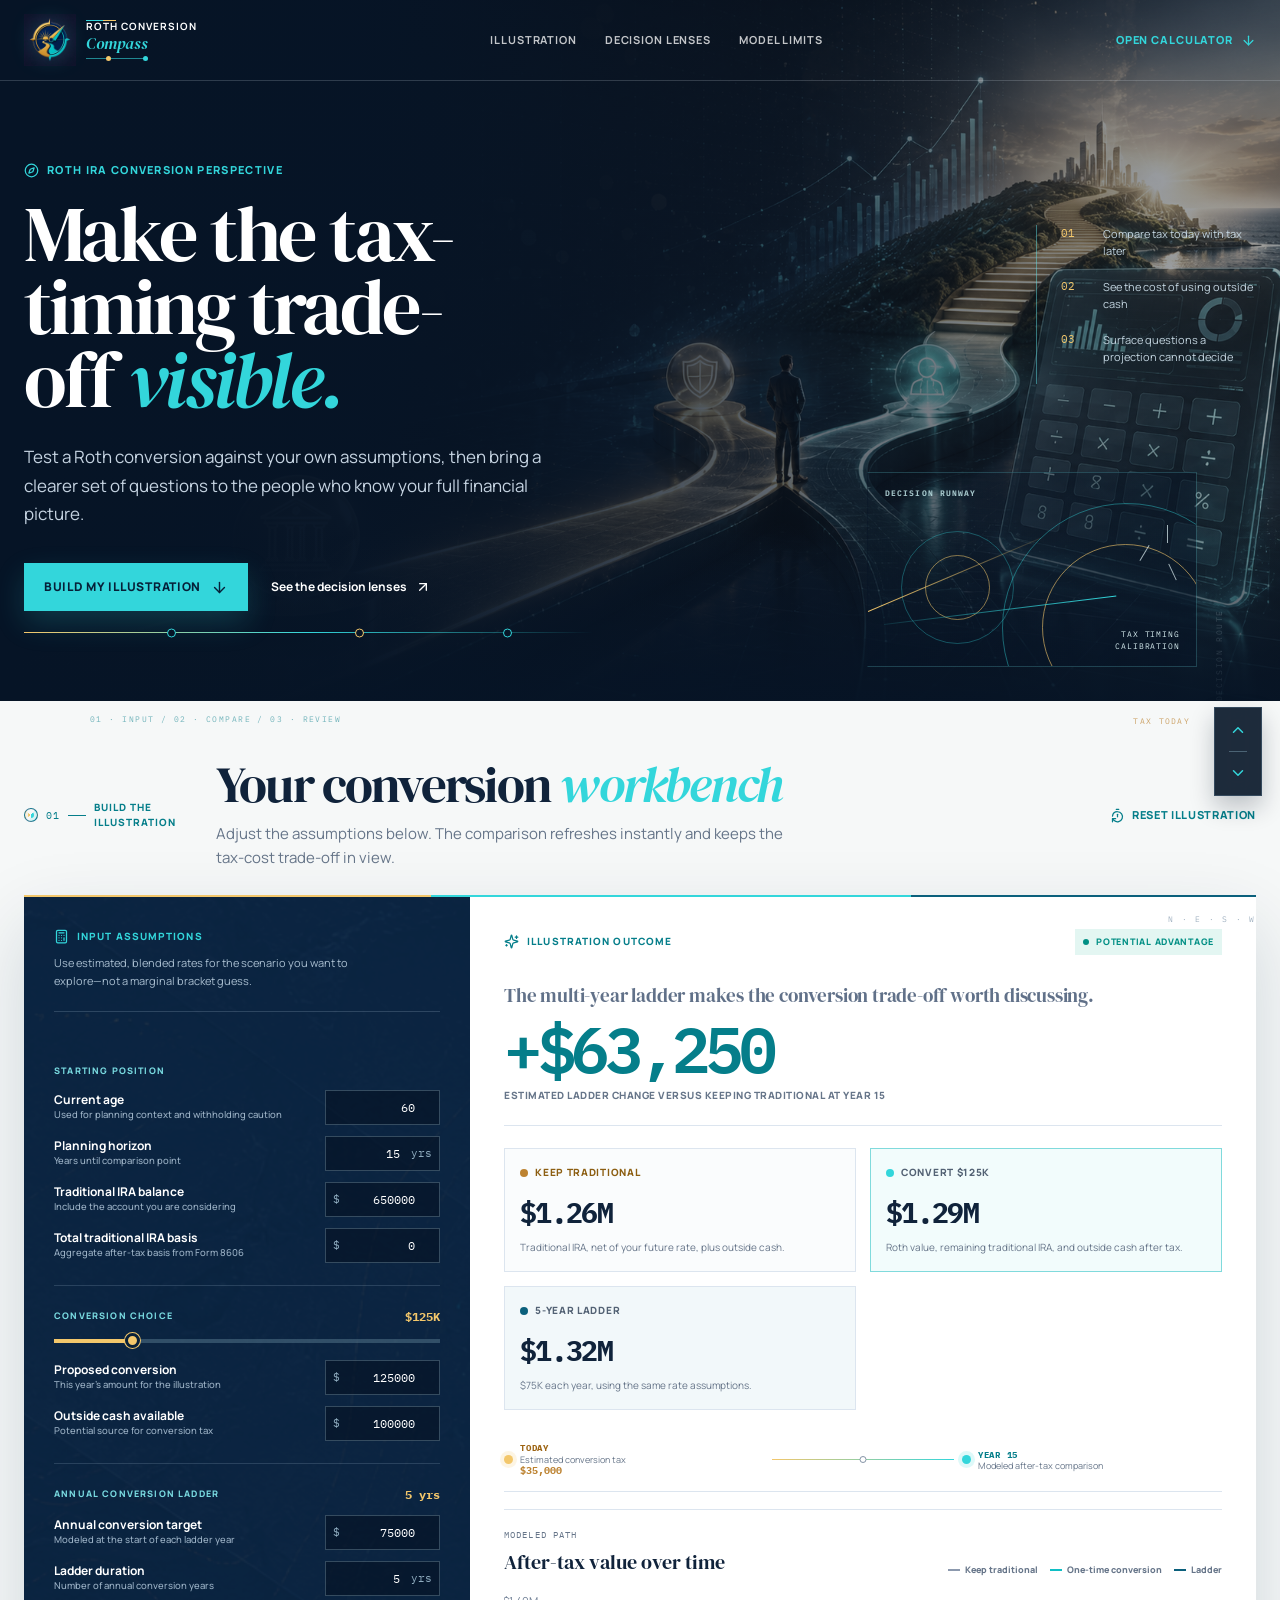
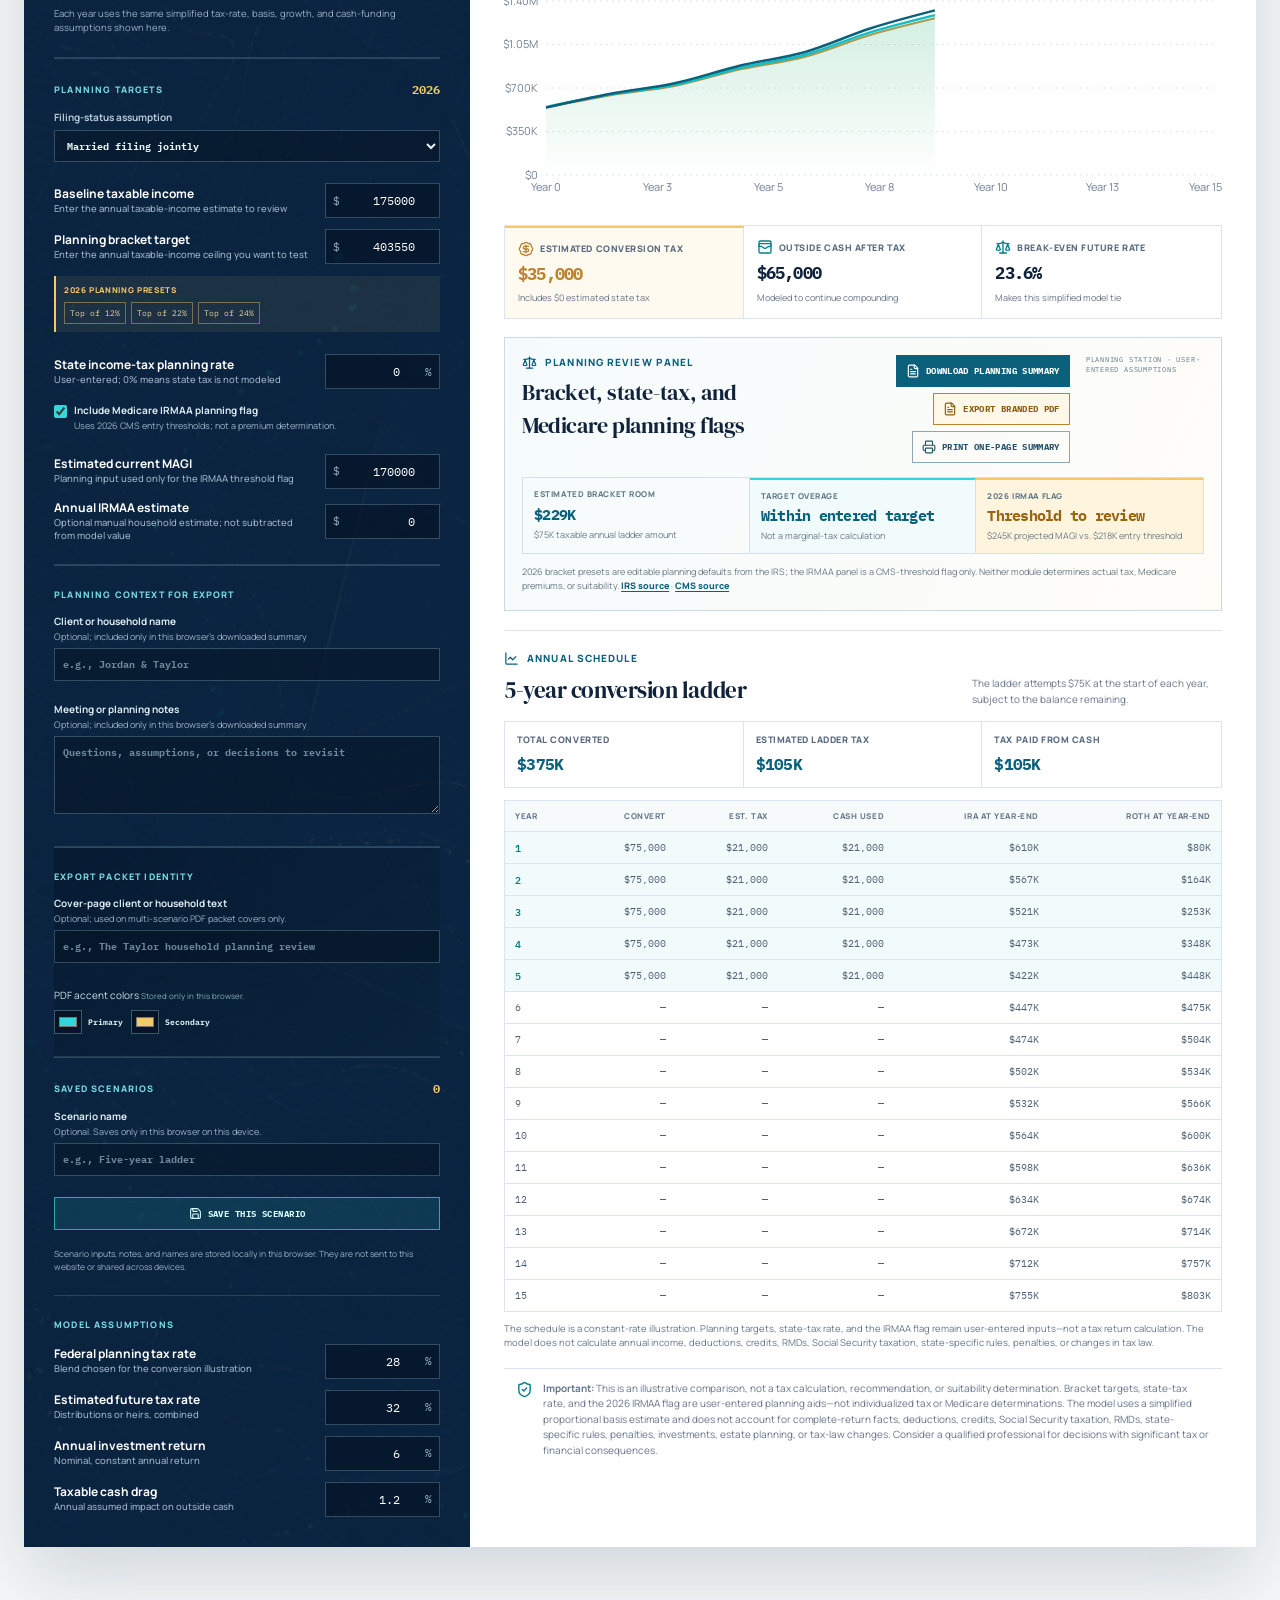
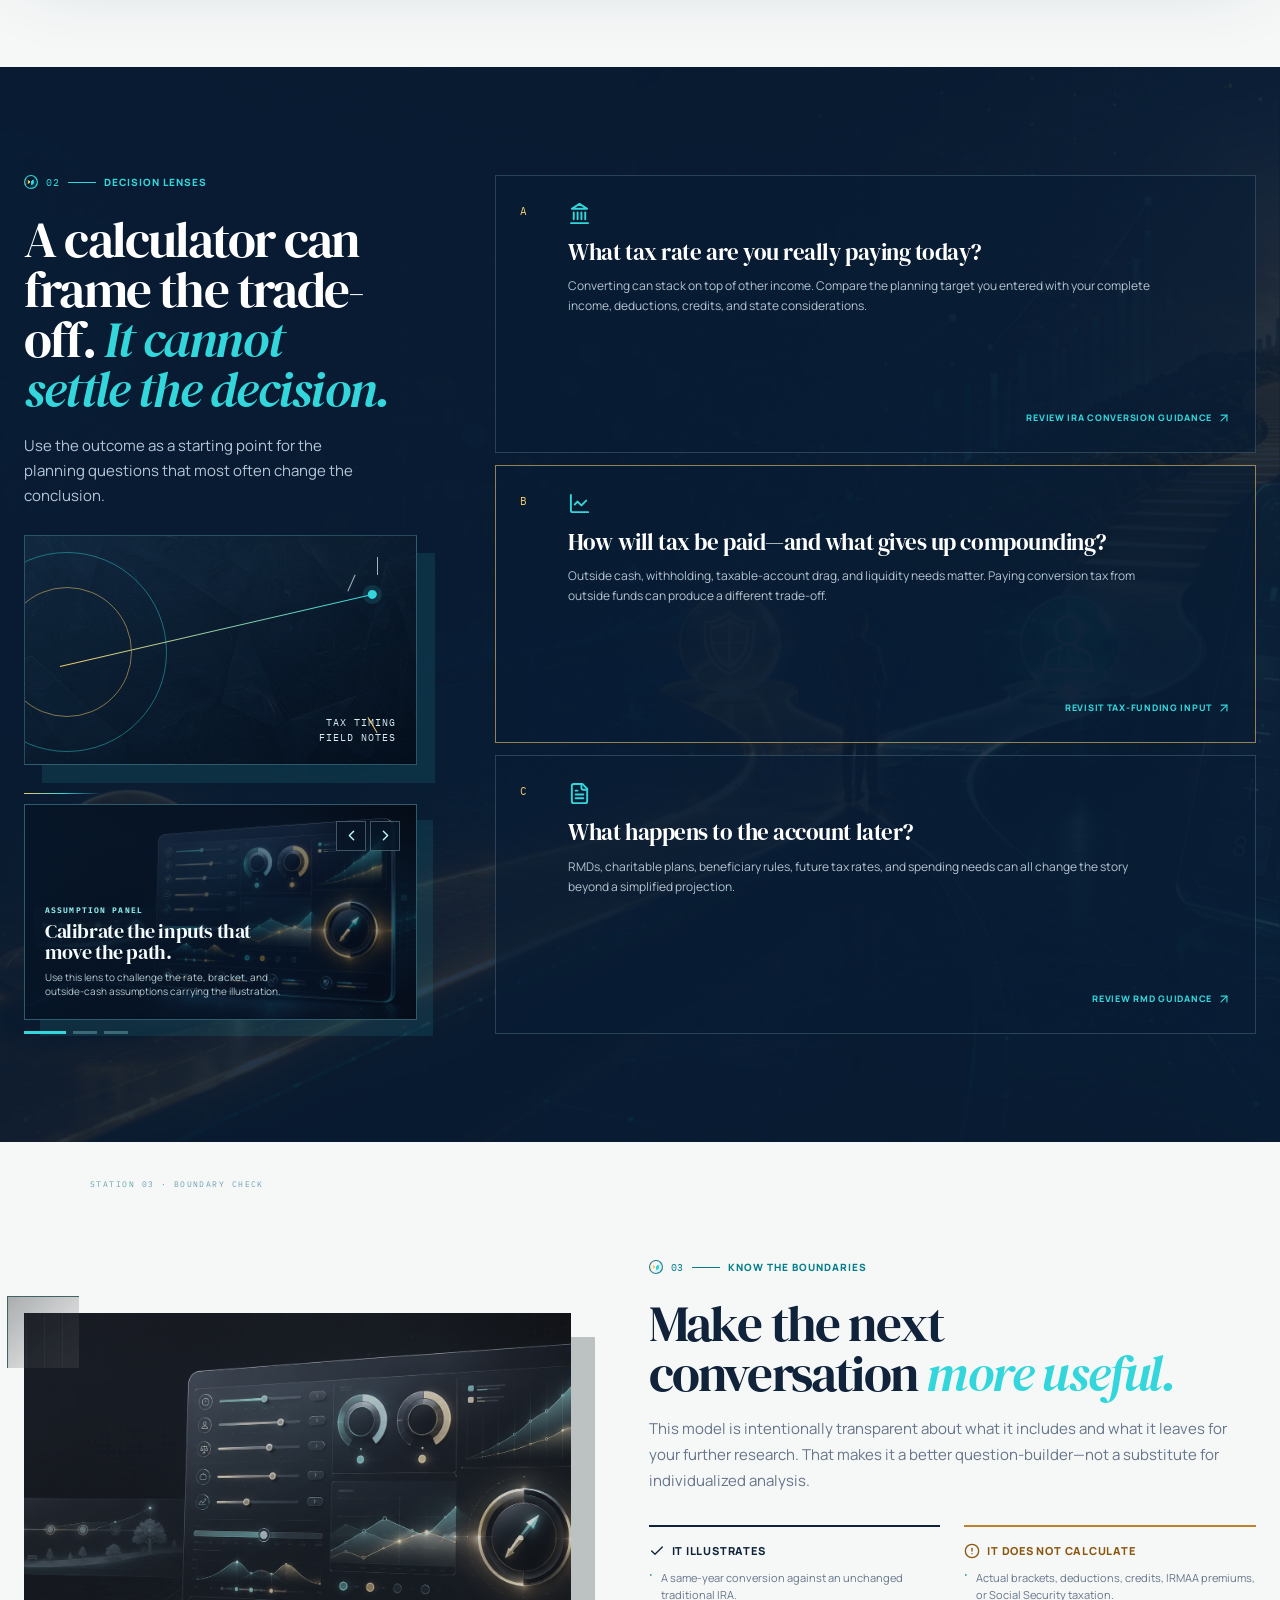
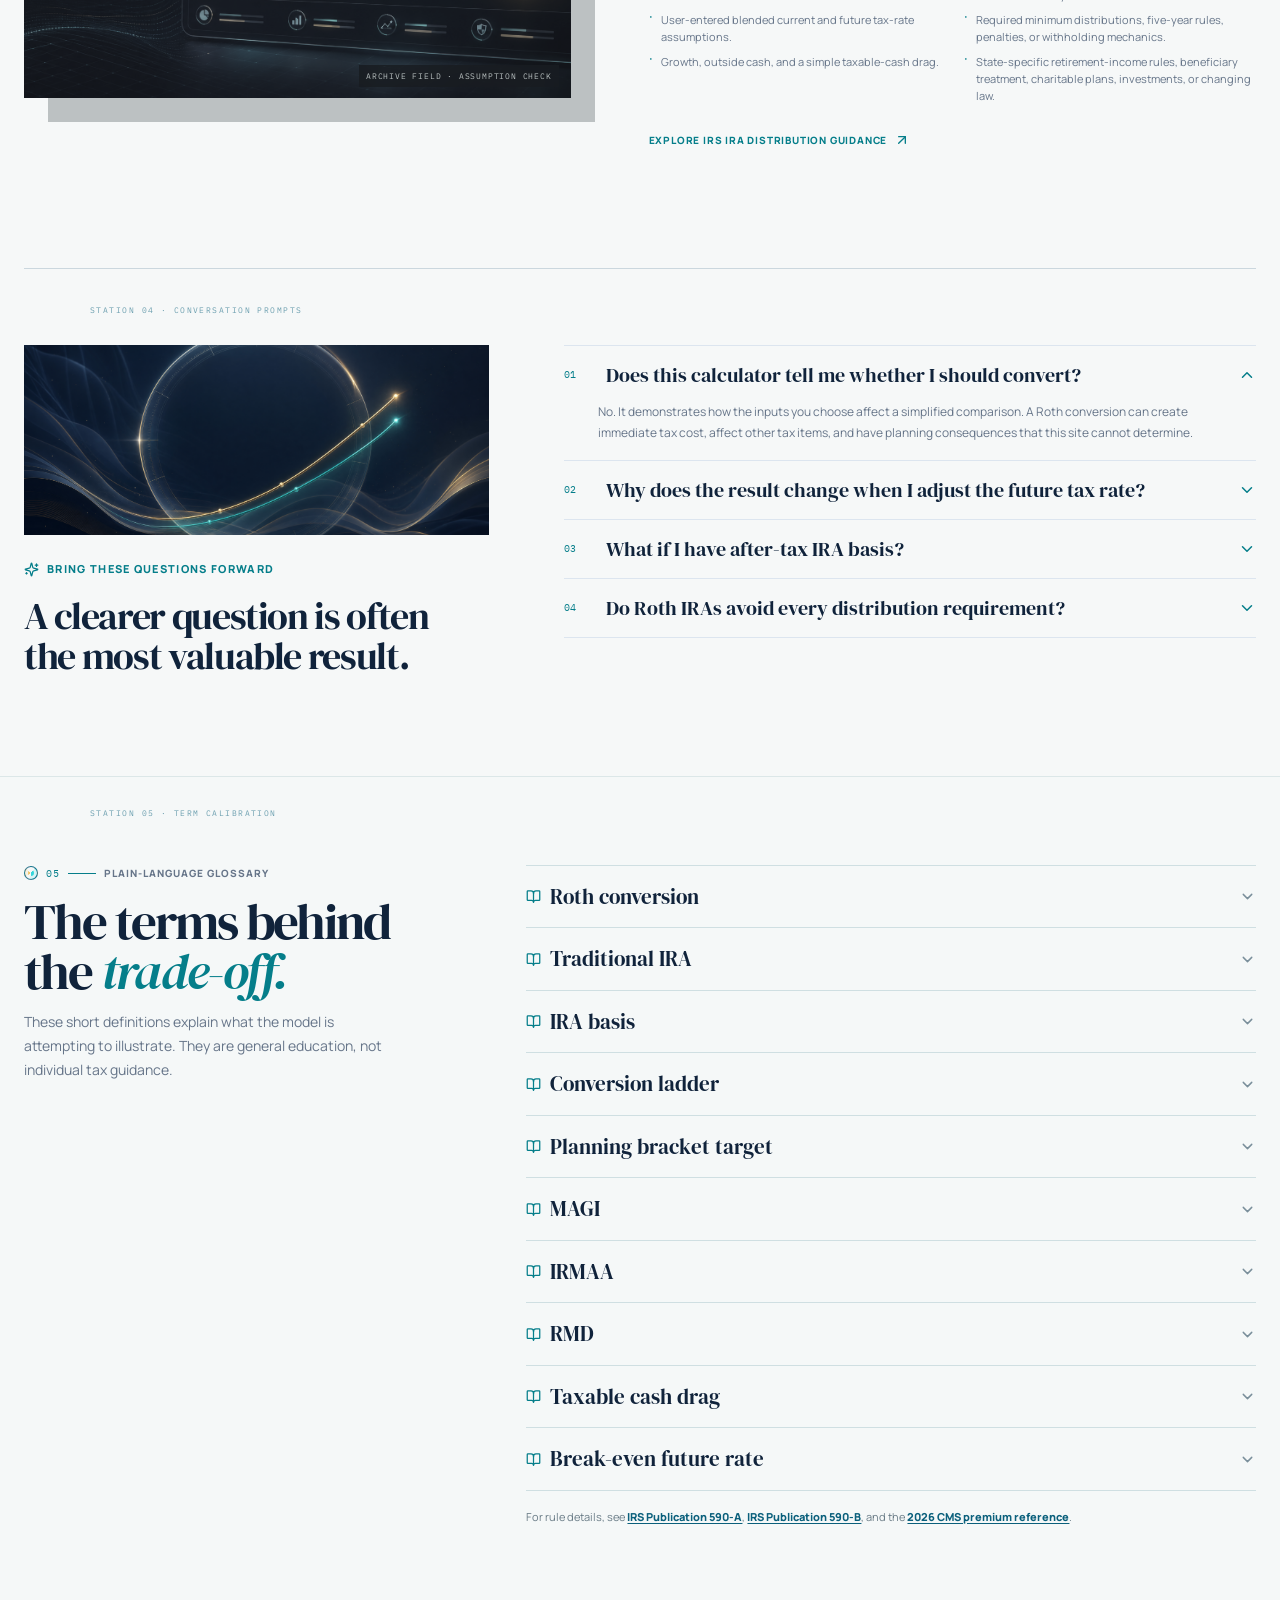
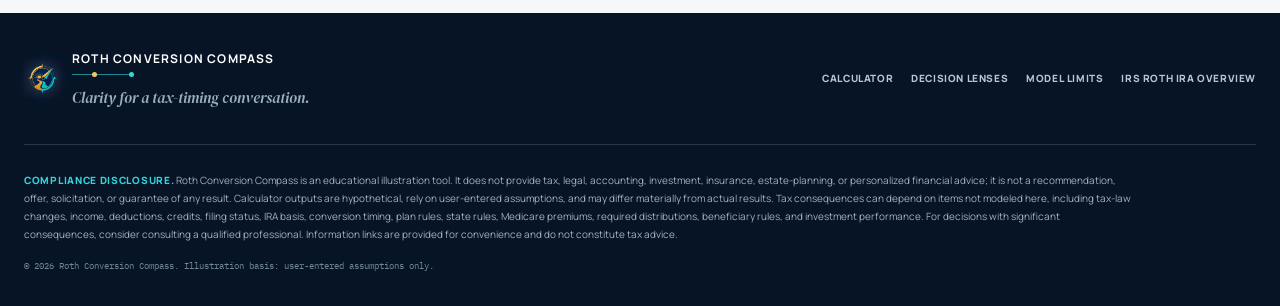
==== commit 03fea41a: "Update Roth scenario gallery and export branding" ====
--- a/roth/index.html
+++ b/roth/index.html
@@ -8,8 +8,8 @@
     <link rel="preconnect" href="https://fonts.googleapis.com" />
     <link rel="preconnect" href="https://fonts.gstatic.com" crossorigin />
     <link href="https://fonts.googleapis.com/css2?family=DM+Serif+Display:ital@0;1&family=IBM+Plex+Mono:wght@400;500;600&family=Manrope:wght@400;500;600;700;800&display=swap" rel="stylesheet" />
-    <script type="module" crossorigin src="/roth/assets/index-CqnNfehP.js"></script>
-    <link rel="stylesheet" crossorigin href="/roth/assets/index-C5VUY07M.css">
+    <script type="module" crossorigin src="/roth/assets/index-BZpeYUXK.js"></script>
+    <link rel="stylesheet" crossorigin href="/roth/assets/index-CTCOLflo.css">
     <script src="/__manus__/debug-collector.js" defer></script>
   </head>
   <body>
--- a/roth/assets/index-CTCOLflo.css
+++ b/roth/assets/index-CTCOLflo.css
@@ -0,0 +1 @@
+.brand-route,.footer-route{position:relative;display:block;width:62px;height:8px;margin-top:7px;border-top:1px solid rgba(51,214,219,.6)}.brand-route i,.brand-route b,.footer-route i,.footer-route b{position:absolute;top:-3px;display:block;width:5px;height:5px;border-radius:50%}.brand-route i,.footer-route i{left:20px;background:var(--gold)}.brand-route b,.footer-route b{right:0;background:var(--cyan)}.footer-route{margin-top:5px}@media (min-width: 1360px){body{background:#dfe7ec}.site-shell{position:relative;max-width:1360px;margin:0 auto;box-shadow:0 0 48px #07142624}.shell-inner{width:min(100% - 96px,1100px)}}.scroll-caddy{position:fixed;z-index:30;right:max(18px,calc((100vw - 1360px)/2 + 18px));bottom:104px;display:grid;justify-items:center;gap:6px;padding:7px;border:1px solid rgba(103,139,167,.32);background:#061426e6;box-shadow:0 11px 24px #0714263d;-webkit-backdrop-filter:blur(10px);backdrop-filter:blur(10px)}.scroll-caddy button{display:grid;width:32px;height:30px;place-items:center;border:0;background:transparent;color:var(--cyan);transition:background .16s ease,color .16s ease,transform .16s ease}.scroll-caddy button:hover{background:#33d6db24;color:#e2ffff}.scroll-caddy button:active{transform:scale(.92)}.scroll-caddy>span{width:18px;height:1px;background:#95bfd261}@media (max-width: 680px){.scroll-caddy{right:14px;bottom:92px}}.hero-image{background-image:var(--hero-visual);background-position:72% center;filter:saturate(.48) contrast(.9) brightness(.78)}.hero-shade{background:linear-gradient(90deg,#061426,#061426fa 32%,#061426b8 59%,#06142640)}.hero:before{content:"CALIBRATION · TAX TIMING · DECISION ROUTE";position:absolute;z-index:-1;right:4.3%;bottom:92px;color:#dcf1f56b;font-family:IBM Plex Mono,monospace;font-size:8px;letter-spacing:.2em;transform:rotate(-90deg);transform-origin:right bottom}.hero-instrument{position:absolute;right:6.5%;bottom:34px;width:330px;height:195px;border:1px solid rgba(104,209,216,.24);border-left-color:transparent;background:linear-gradient(130deg,#07142614,#0714269e);overflow:hidden;pointer-events:none}.hero-instrument:before{content:"";position:absolute;right:-56px;bottom:-87px;width:250px;height:250px;border:1px solid rgba(51,214,219,.42);border-radius:50%}.hero-instrument:after{content:"";position:absolute;right:-13px;bottom:-45px;width:167px;height:167px;border:1px solid rgba(243,199,107,.6);border-radius:50%}.instrument-label{position:absolute;top:14px;left:17px;color:#cdf3f5c7;font-family:IBM Plex Mono,monospace;font-size:8px;font-weight:700;letter-spacing:.14em;text-transform:uppercase}.instrument-ring-one,.instrument-ring-two{position:absolute;display:block;border-radius:50%}.instrument-ring-one{top:58px;left:33px;width:113px;height:113px;border:1px solid rgba(51,214,219,.32)}.instrument-ring-two{top:82px;left:57px;width:65px;height:65px;border:1px solid rgba(243,199,107,.54)}.instrument-tax-arc,.instrument-roth-arc{position:absolute;display:block;height:1px;transform-origin:left center}.instrument-tax-arc{z-index:1;top:138px;left:0;width:188px;background:linear-gradient(90deg,var(--gold),rgba(243,199,107,.1));transform:rotate(-23deg)}.instrument-roth-arc{z-index:1;top:151px;left:16px;width:234px;background:linear-gradient(90deg,rgba(51,214,219,.12),var(--cyan));transform:rotate(-7deg)}.instrument-tick{position:absolute;z-index:2;display:block;width:1px;height:14px;background:#e1f6f7b3}.tick-n{right:28px;top:52px}.tick-e{right:51px;top:71px;transform:rotate(31deg)}.tick-s{right:23px;top:90px;background:var(--gold);transform:rotate(-25deg)}.hero-instrument em{position:absolute;z-index:3;right:16px;bottom:14px;color:#d4eaed;font-family:IBM Plex Mono,monospace;font-size:8px;font-style:normal;letter-spacing:.11em;line-height:1.55;text-align:right;text-transform:uppercase}.conversion-slider{background:linear-gradient(90deg,var(--cyan) 0 var(--slider-progress),rgba(164,207,220,.25) var(--slider-progress) 100%)}.conversion-slider::-webkit-slider-thumb{background:var(--cyan);box-shadow:0 0 0 1px var(--cyan)}.conversion-slider::-moz-range-thumb{background:var(--cyan);box-shadow:0 0 0 1px var(--cyan)}.baseline-card .outcome-label i{background:var(--gold-deep)}.tax-timing-ruler{display:grid;grid-template-columns:minmax(130px,1fr) minmax(70px,.7fr) minmax(130px,1fr);align-items:center;gap:8px;margin:-2px 0 17px;padding:12px 0 14px;border-bottom:1px solid var(--line)}.ruler-point{display:flex;align-items:center;gap:7px}.ruler-point>i{width:9px;height:9px;flex:none;border-radius:50%}.tax-point>i{background:var(--gold);box-shadow:0 0 0 4px #f3c76b2e}.outcome-point>i{background:var(--cyan);box-shadow:0 0 0 4px #33d6db29}.ruler-point span{display:grid;color:var(--muted);font-size:9px;line-height:1.25}.ruler-point b{color:var(--ink);font-family:IBM Plex Mono,monospace;font-size:9px;letter-spacing:.08em;text-transform:uppercase}.ruler-point strong{color:var(--gold-deep);font-family:IBM Plex Mono,monospace;font-size:10px}.ruler-line{position:relative;height:1px;background:linear-gradient(90deg,var(--gold),var(--cyan))}.ruler-line i{position:absolute;top:-3px;left:50%;width:7px;height:7px;border:1px solid #8594a7;border-radius:50%;background:#fff;transform:translate(-50%)}.chart-shell:before{content:"N · E · S · W";position:absolute;top:18px;right:0;color:#a4b4c3;font-family:IBM Plex Mono,monospace;font-size:8px;letter-spacing:.22em}.chart-key i{background:var(--gold-deep)}.tax-detail-grid .tax-cost-stat{background:#fffaf0}.tax-detail-grid .tax-cost-stat svg,.tax-detail-grid .tax-cost-stat strong{color:var(--gold-deep)}.ladder-input-note{margin:0;color:#9bb1c5;font-size:9.5px;line-height:1.5}.advisor-input-group{border-top:1px solid rgba(151,195,210,.22)}.advisor-select{display:grid;gap:5px;margin-bottom:10px;color:#b6c8d5;font-size:10px;font-weight:700}.advisor-select select{width:100%;height:32px;border:1px solid rgba(151,195,210,.3);border-radius:0;background:#030f1e6b;color:#e7f5f6;font-family:IBM Plex Mono,monospace;font-size:10px;padding:0 8px}.advisor-select select:focus{outline:1px solid var(--cyan);outline-offset:2px}.bracket-presets{margin:1px 0 11px;padding:8px;border-left:2px solid var(--gold);background:#f3c76b14}.bracket-presets>span{display:block;margin-bottom:6px;color:#f0c66b;font-size:8px;font-weight:900;letter-spacing:.08em;text-transform:uppercase}.bracket-presets>div{display:flex;flex-wrap:wrap;gap:5px}.bracket-presets button{border:1px solid rgba(243,199,107,.42);border-radius:0;background:transparent;color:#eed59e;font-family:IBM Plex Mono,monospace;font-size:8px;padding:4px 5px;transition:background .16s ease,color .16s ease}.bracket-presets button:hover{background:#f3c76b33;color:#fff9e7}.advisor-toggle{display:flex;align-items:flex-start;gap:7px;margin:3px 0 10px;color:#dbeaf0;cursor:pointer}.advisor-toggle input{width:13px;height:13px;margin-top:2px;accent-color:var(--cyan)}.advisor-toggle b{display:block;color:#dbeaf0;font-size:10px}.advisor-toggle small{display:block;margin-top:2px;color:#9bb1c5;font-size:9px;line-height:1.4}.context-input-group{border-top:1px solid rgba(151,195,210,.22)}.text-field{display:grid;gap:5px;margin-bottom:10px;color:#dbeaf0;font-size:10px;font-weight:700}.text-field small{display:block;margin-top:2px;color:#9bb1c5;font-size:9px;font-weight:400;line-height:1.35}.text-field input,.text-field textarea{width:100%;border:1px solid rgba(151,195,210,.3);border-radius:0;background:#030f1e6b;color:#e7f5f6;font-family:IBM Plex Mono,monospace;font-size:10px;padding:8px;resize:vertical}.text-field input:focus,.text-field textarea:focus{outline:1px solid var(--cyan);outline-offset:2px}.text-field input::placeholder,.text-field textarea::placeholder{color:#6e8798}.scenario-input-group{border-top:1px solid rgba(151,195,210,.22)}.scenario-save{display:inline-flex;align-items:center;justify-content:center;gap:6px;width:100%;border:1px solid rgba(51,214,219,.72);border-radius:0;background:#33d6db1f;color:#d7ffff;font-family:IBM Plex Mono,monospace;font-size:9px;font-weight:800;letter-spacing:.05em;padding:9px;text-transform:uppercase;transition:background .16s ease,transform .16s ease}.scenario-save:hover{background:#33d6db38}.scenario-save:active{transform:scale(.98)}.scenario-privacy{margin:7px 0 0;color:#9bb1c5;font-size:8.5px;line-height:1.45}.scenario-list{display:grid;gap:5px;margin-top:9px}.scenario-row{display:grid;grid-template-columns:1fr 30px;border:1px solid rgba(151,195,210,.22);background:#030f1e40}.scenario-row button:first-child{display:flex;min-width:0;align-items:baseline;justify-content:space-between;gap:8px;border:0;background:transparent;color:#def8f9;padding:7px;text-align:left}.scenario-row button:first-child span{overflow:hidden;font-family:IBM Plex Mono,monospace;font-size:9px;text-overflow:ellipsis;white-space:nowrap}.scenario-row button:first-child small{flex:none;color:#8ca7b8;font-size:8px}.scenario-row button:last-child{display:grid;place-items:center;border:0;border-left:1px solid rgba(151,195,210,.22);background:transparent;color:#e0b86a}.scenario-compare-note{display:flex;align-items:center;gap:6px;margin:8px 0 0;color:#a7cbd4;font-size:8.5px;line-height:1.4}.scenario-row-wrap{border:1px solid rgba(151,195,210,.22);background:#030f1e40}.scenario-row{display:grid;grid-template-columns:minmax(0,1fr) repeat(4,30px);border:0;background:transparent}.scenario-row button:not(:first-child){display:grid;place-items:center;border:0;border-left:1px solid rgba(151,195,210,.22);background:transparent}.scenario-row .scenario-compare-toggle{color:#8fcfd5}.scenario-row .scenario-compare-toggle:hover{background:#33d6db1f;color:#dfffff}.scenario-row .scenario-compare-toggle.is-selected{background:#33d6db2e;color:var(--cyan)}.scenario-row .scenario-row-action{color:#a8c3d2}.scenario-row .scenario-row-action:hover{color:#effdff;background:#97c3d21f}.scenario-row button:last-child{color:#e0b86a}.scenario-row button:last-child:hover{background:#f3c76b1f}.scenario-rename-editor{display:grid;grid-template-columns:minmax(0,1fr) 30px 30px;border-top:1px solid rgba(151,195,210,.22)}.scenario-rename-editor input{min-width:0;border:0;background:#ffffff14;color:#effdff;font-family:IBM Plex Mono,monospace;font-size:9px;padding:8px;outline:none}.scenario-rename-editor input:focus{box-shadow:inset 0 0 0 1px var(--cyan)}.scenario-rename-editor button{display:grid;place-items:center;border:0;border-left:1px solid rgba(151,195,210,.22);background:transparent;color:var(--cyan)}.scenario-rename-editor button:last-child{color:#d3e5e9}.comparison-grid{grid-template-columns:repeat(3,1fr)}.baseline-card{border-color:#e4c486;background:#fffaf0}.baseline-card .outcome-label{color:#8c5e12}.ladder-card{border-color:#9dc7d6;background:#f2f8fa}.ladder-card .outcome-label i,.chart-key .key-ladder{background:#0b607c}.ladder-results{margin-top:19px;padding:20px 0 0;border-top:1px solid var(--line)}.ladder-results-head{display:flex;align-items:flex-end;justify-content:space-between;gap:22px}.ladder-results-head .panel-kicker{color:#0b607c}.ladder-results-head h3{margin:7px 0 0;color:var(--ink);font-family:"DM Serif Display",Georgia,serif;font-size:23px;font-weight:400;letter-spacing:-.02em}.ladder-results-head p{max-width:250px;margin:0;color:var(--muted);font-size:10px;line-height:1.55}.ladder-summary-grid{display:grid;grid-template-columns:repeat(3,1fr);margin-top:14px;border:1px solid var(--line)}.ladder-summary-grid article{display:grid;gap:5px;padding:11px 12px;border-right:1px solid var(--line)}.ladder-summary-grid article:last-child{border-right:0}.ladder-summary-grid span{color:#55687d;font-size:9px;font-weight:900;letter-spacing:.06em;text-transform:uppercase}.ladder-summary-grid strong{color:#0b607c;font-family:IBM Plex Mono,monospace;font-size:16px;letter-spacing:-.05em}.ladder-table-wrap{overflow-x:auto;margin-top:12px;border:1px solid var(--line)}.ladder-table-wrap table{width:100%;border-collapse:collapse;font-size:10px;white-space:nowrap}.ladder-table-wrap th{padding:9px 10px;color:#68798e;background:#f7fafb;font-size:8px;font-weight:900;letter-spacing:.07em;text-align:right;text-transform:uppercase}.ladder-table-wrap th:first-child,.ladder-table-wrap td:first-child{text-align:left}.ladder-table-wrap td{padding:8px 10px;border-top:1px solid var(--line);color:#506278;font-family:IBM Plex Mono,monospace;text-align:right}.ladder-table-wrap .ladder-active-row{background:#f2fbfb}.ladder-table-wrap .ladder-active-row td:first-child{color:var(--cyan-ink);font-weight:600}.ladder-shortfall{display:flex;align-items:flex-start;gap:7px;margin-top:10px;padding:9px 10px;border-left:3px solid var(--gold-deep);background:#fff8e8;color:#6c501a;font-size:9.5px;line-height:1.5}.ladder-shortfall svg{flex:none;color:var(--gold-deep)}.ladder-limit{margin:10px 0 0;color:var(--muted);font-size:9.5px;line-height:1.55}.advisor-review{margin-top:18px;padding:17px;border:1px solid #c9dbe2;background:linear-gradient(115deg,#f5fbfd,#fffdf8)}.advisor-review-head{display:flex;align-items:flex-start;justify-content:space-between;gap:16px}.advisor-review-head .panel-kicker{color:#0b607c}.advisor-review h3{margin:6px 0 0;color:var(--ink);font-family:"DM Serif Display",Georgia,serif;font-size:22px;font-weight:400;letter-spacing:-.02em}.export-summary{display:inline-flex;flex:none;align-items:center;gap:6px;border:1px solid #0b607c;border-radius:0;background:#0b607c;color:#fff;font-family:IBM Plex Mono,monospace;font-size:9px;font-weight:800;letter-spacing:.04em;padding:8px 9px;text-transform:uppercase;transition:background .16s ease,transform .16s ease}.export-summary:hover{background:#063d51}.export-summary:active{transform:scale(.97)}.scenario-comparison{margin-top:18px;padding:18px;border:1px solid #c4d9df;background:#f8fcfc}.scenario-comparison-head{display:flex;align-items:flex-start;justify-content:space-between;gap:16px}.scenario-comparison-head .panel-kicker{color:#0b607c}.scenario-comparison-head h3{margin:6px 0 0;color:var(--ink);font-family:"DM Serif Display",Georgia,serif;font-size:22px;font-weight:400;letter-spacing:-.02em}.scenario-comparison-head>span{padding:5px 7px;border:1px solid #bfdbe0;color:#0b607c;font-family:IBM Plex Mono,monospace;font-size:9px;font-weight:700}.scenario-comparison-empty{margin:13px 0 0;color:#697e89;font-size:11px;line-height:1.55}.scenario-comparison-grid{display:grid;gap:10px;margin-top:15px}.scenario-comparison-card{min-width:0;border:1px solid #d5e3e7;background:#fff}.scenario-comparison-card header{display:flex;min-width:0;align-items:baseline;justify-content:space-between;gap:7px;padding:10px 11px;border-bottom:2px solid var(--cyan);background:#f1fbfb}.scenario-comparison-card header span{overflow:hidden;color:#0b607c;font-family:IBM Plex Mono,monospace;font-size:10px;font-weight:800;text-overflow:ellipsis;white-space:nowrap}.scenario-comparison-card header small{flex:none;color:#728895;font-size:8px}.scenario-comparison-card dl{margin:0;padding:3px 11px 9px}.scenario-comparison-card dl>div{display:grid;grid-template-columns:1fr auto;gap:8px;padding:8px 0;border-bottom:1px solid #e4ecee}.scenario-comparison-card dl>div:last-child{border-bottom:0}.scenario-comparison-card dt{color:#647985;font-size:8.5px;line-height:1.35}.scenario-comparison-card dd{margin:0;color:#18384b;font-family:IBM Plex Mono,monospace;font-size:10px;font-weight:700;text-align:right}.scenario-comparison-card .gold-row dd{color:#a66a14}.scenario-comparison-card .outcome-row dd{color:#0b607c}.scenario-comparison-card .positive-row dd{color:#008f84}.scenario-comparison-card .caution-row dd{color:#a66a14}.scenario-comparison-card>button{width:100%;border:0;border-top:1px solid #d5e3e7;background:#fff;color:#0b607c;font-family:IBM Plex Mono,monospace;font-size:8px;font-weight:800;letter-spacing:.05em;padding:8px;text-transform:uppercase}.scenario-comparison-card>button:hover{background:#e7f5f6}.scenario-note-editor{display:grid;gap:6px;padding:9px 10px;border-top:1px solid rgba(92,164,171,.28);background:#0d374c29}.scenario-note-editor>span{color:#83cfd1;font-family:IBM Plex Mono,monospace;font-size:8px;font-weight:800;letter-spacing:.06em;text-transform:uppercase}.scenario-note-editor textarea{width:100%;resize:vertical;border:1px solid rgba(133,198,204,.36);background:#0416269e;color:#e6f7f8;font:11px/1.45 Manrope,sans-serif;padding:8px}.scenario-row-action.is-active{border-color:#33d6dbb3;background:#33d6db29;color:#c9ffff}.scenario-comparison-actions{display:flex;flex-wrap:wrap;justify-content:flex-end;gap:6px;max-width:52%}.scenario-comparison-actions>span,.scenario-comparison-actions>button{display:inline-flex;align-items:center;gap:5px;min-height:29px;border:1px solid #bfdbe0;background:#fff;color:#0b607c;font-family:IBM Plex Mono,monospace;font-size:8px;font-weight:800;letter-spacing:.035em;padding:6px 7px;text-transform:uppercase}.scenario-comparison-actions>button:disabled{cursor:not-allowed;opacity:.45}.scenario-comparison-actions>button:not(:disabled):hover,.share-return-button:hover{background:#e6f5f6}.scenario-comparison-actions .share-readonly-state{border-color:#d4b279;background:#fff8e8;color:#8c5e12}.shared-comparison-notice,.share-message{display:flex;align-items:flex-start;gap:7px;margin:11px 0 0;border-left:3px solid #0b607c;background:#edf8f8;color:#446472;font-size:10px;line-height:1.5;padding:9px 10px}.shared-comparison-notice{border-left-color:#c68b31;background:#fffaf0}.scenario-comparison-note{display:flex;align-items:flex-start;gap:5px;margin:0;border-top:1px solid #e4ecee;color:#5d7480;font-size:9px;line-height:1.45;padding:8px 11px;white-space:pre-wrap}.scenario-overlay{margin-top:14px;padding:14px;border:1px solid #d1e3e6;background:#fff}.scenario-overlay-head{display:flex;align-items:flex-start;justify-content:space-between;gap:14px}.scenario-overlay-head .panel-kicker{color:#0b607c}.scenario-overlay-head h4{margin:5px 0 0;color:var(--ink);font-family:"DM Serif Display",Georgia,serif;font-size:18px;font-weight:400;letter-spacing:-.015em}.scenario-overlay-key{display:flex;flex-wrap:wrap;justify-content:flex-end;gap:7px 12px;max-width:55%}.scenario-overlay-key span{display:inline-flex;align-items:center;gap:5px;color:#526b78;font-family:IBM Plex Mono,monospace;font-size:8px}.scenario-overlay-key i{display:inline-block;width:14px;height:2px}.scenario-overlay-chart{height:235px;margin-top:10px}.scenario-overlay>p,.scenario-overlay-hint{margin:8px 0 0;color:#718690;font-size:10px;line-height:1.45}.scenario-overlay-hint{padding:11px 0 0}.summary-actions{display:flex;flex-wrap:wrap;justify-content:flex-end;gap:6px}.print-summary-button{display:inline-flex;align-items:center;gap:6px;border:1px solid #8aa8b7;border-radius:0;background:transparent;color:#27546b;font-family:IBM Plex Mono,monospace;font-size:9px;font-weight:800;letter-spacing:.04em;padding:8px 9px;text-transform:uppercase;transition:background .16s ease}.print-summary-button:hover{background:#e7f3f6}.pdf-summary-button{display:inline-flex;align-items:center;gap:6px;border:1px solid #bc8230;border-radius:0;background:#fff8e8;color:#8c5e12;font-family:IBM Plex Mono,monospace;font-size:9px;font-weight:800;letter-spacing:.04em;padding:8px 9px;text-transform:uppercase;transition:background .16s ease,transform .16s ease}.pdf-summary-button:hover{background:#fbe6b8}.pdf-summary-button:active{transform:scale(.97)}.advisor-review-grid{display:grid;grid-template-columns:repeat(3,1fr);margin-top:14px;border:1px solid #d5e1e7}.advisor-review-grid article{display:grid;gap:5px;min-height:75px;padding:10px 11px;border-right:1px solid #d5e1e7}.advisor-review-grid article:last-child{border-right:0}.advisor-review-grid span{color:#637a88;font-size:8px;font-weight:900;letter-spacing:.07em;text-transform:uppercase}.advisor-review-grid strong{color:#0b607c;font-family:IBM Plex Mono,monospace;font-size:15px;line-height:1.15;letter-spacing:-.05em}.advisor-review-grid small{color:#687b89;font-size:9px;line-height:1.4}.advisor-review-grid .flagged{background:#fff5df}.advisor-review-grid .flagged strong{color:#9a6511}.advisor-review-grid .clear{background:#f1fbfb}.advisor-review>p{margin:11px 0 0;color:#667986;font-size:9px;line-height:1.55}.advisor-review>p a{color:#0b607c;font-weight:800;text-decoration:underline;text-underline-offset:2px}.calculator-section:before{content:"01 · INPUT / 02 · COMPARE / 03 · REVIEW";position:absolute;top:12px;left:max(24px,calc((100% - 1100px)/2));color:#077e8a8c;font-family:IBM Plex Mono,monospace;font-size:8px;letter-spacing:.18em}.calculator-workbench{position:relative}.calculator-workbench:after{content:"";position:absolute;z-index:4;top:0;left:0;width:100%;height:2px;background:linear-gradient(90deg,var(--gold) 0 33%,var(--cyan) 33% 72%,#0b607c 72% 100%)}.calculator-section:after{content:"TAX TODAY";position:absolute;right:max(24px,calc((100% - 1100px)/2));top:14px;color:#bc8230b8;font-family:IBM Plex Mono,monospace;font-size:8px;letter-spacing:.16em}.lens-section:after{content:"";position:absolute;left:8%;bottom:-1px;width:min(420px,38%);height:1px;background:linear-gradient(90deg,var(--gold),var(--cyan))}.model-photo{filter:saturate(.36) contrast(.88) brightness(.88)}.model-photo:after{content:"ARCHIVE FIELD · ASSUMPTION CHECK";position:absolute;right:12px;bottom:11px;padding:5px 7px;background:#061426d6;color:#cde8e9;font-family:IBM Plex Mono,monospace;font-size:8px;letter-spacing:.1em}.model-photo:before{content:"";position:absolute;inset:0;pointer-events:none;background:linear-gradient(135deg,#06142657,#f8f6ee1a),repeating-linear-gradient(90deg,rgba(222,238,237,.06) 0 1px,transparent 1px 18px)}.model-section,.faq-section{position:relative}.model-section:before,.faq-section:before{position:absolute;left:max(18px,calc((100% - 1100px)/2));top:36px;color:#0b607c94;font-family:IBM Plex Mono,monospace;font-size:8px;letter-spacing:.18em}.model-section:before{content:"STATION 03 · BOUNDARY CHECK"}.faq-section:before{content:"STATION 04 · CONVERSATION PROMPTS"}.baseline-card{border-top:3px solid var(--gold)}.tax-cost-stat,.advisor-review-grid .flagged{border-top:2px solid var(--gold)}.advisor-review-grid .clear{border-top:2px solid var(--cyan)}.advisor-review-head:after{content:"PLANNING STATION · USER-ENTERED ASSUMPTIONS";align-self:flex-start;margin-left:auto;color:#607988;font-family:IBM Plex Mono,monospace;font-size:7px;letter-spacing:.11em}.brand img,.footer-brand img{filter:drop-shadow(0 0 7px rgba(51,214,219,.32))}.glossary-section{padding:88px 0;background:#f5f8f8;border-top:1px solid #dce7e8}.glossary-layout{display:grid;grid-template-columns:.74fr 1.26fr;gap:74px}.glossary-intro h2{margin:14px 0;color:var(--ink);font-family:"DM Serif Display",Georgia,serif;font-size:clamp(34px,4vw,57px);font-weight:400;line-height:.98;letter-spacing:-.04em}.glossary-intro h2 i{color:var(--cyan-ink)}.glossary-intro p{max-width:360px;color:var(--muted);font-size:14px;line-height:1.7}.glossary-list{border-top:1px solid #cfdfe2}.glossary-item{border-bottom:1px solid #cfdfe2}.glossary-item button{display:flex;width:100%;align-items:center;justify-content:space-between;gap:18px;border:0;background:transparent;color:var(--ink);font-family:"DM Serif Display",Georgia,serif;font-size:21px;padding:15px 0;text-align:left}.glossary-item button span{display:flex;align-items:center;gap:9px}.glossary-item button svg:first-child{color:var(--cyan-ink)}.glossary-item button>svg{color:#7a8f9b}.glossary-item p{max-width:690px;margin:-2px 0 16px 24px;color:var(--muted);font-size:13px;line-height:1.65}.glossary-sources{margin:17px 0 0;color:#697b86;font-size:11px;line-height:1.55}.glossary-sources a{color:#0b607c;font-weight:800;text-decoration:underline;text-underline-offset:2px}.glossary-section{position:relative}.glossary-section:before{content:"STATION 05 · TERM CALIBRATION";position:absolute;top:30px;left:max(18px,calc((100% - 1100px)/2));color:#0b607c94;font-family:IBM Plex Mono,monospace;font-size:8px;letter-spacing:.18em}.print-summary{display:none}@media print{@page{size:letter;margin:.42in}body{background:#fff!important;color:#122334!important}.site-shell>:not(main),main>:not(.print-summary){display:none!important}.site-shell,main,.print-summary{display:block!important;max-width:none!important;min-height:0!important;margin:0!important;padding:0!important;box-shadow:none!important}.print-summary{font-family:Arial,sans-serif;color:#122334;page-break-inside:avoid}.print-summary-head{display:flex;align-items:flex-start;justify-content:space-between;gap:20px;border-bottom:2px solid #0b607c;padding-bottom:11px}.print-summary-head span{color:#0b607c;font-size:9px;font-weight:800;letter-spacing:.12em}.print-summary-head h1{margin:4px 0 0;font-family:Georgia,serif;font-size:26px;font-weight:400}.print-summary-head p{margin:0;color:#61727d;font-size:10px}.print-summary-grid,.print-summary-outcomes,.print-summary-columns{display:grid;grid-template-columns:repeat(4,1fr);gap:8px;margin-top:13px}.print-summary-grid div,.print-summary-outcomes article{border:1px solid #cdd9dd;padding:8px}.print-summary-grid span,.print-summary-outcomes span{display:block;color:#61727d;font-size:8px;font-weight:800;letter-spacing:.06em;text-transform:uppercase}.print-summary-grid strong,.print-summary-outcomes strong{display:block;margin-top:4px;font-size:14px}.print-summary-outcomes{grid-template-columns:repeat(3,1fr)}.print-summary-outcomes article:nth-child(1){border-top:3px solid #c68b31}.print-summary-outcomes article:nth-child(2){border-top:3px solid #10bfc5}.print-summary-outcomes article:nth-child(3){border-top:3px solid #0b607c}.print-summary-columns{grid-template-columns:1fr 1fr}.print-summary-columns>div{border-top:1px solid #cdd9dd;padding-top:8px}.print-summary-columns h2{margin:0 0 4px;font-size:11px}.print-summary-columns p,.print-summary-disclaimer{margin:0;color:#4f626d;font-size:9px;line-height:1.48}.print-summary-disclaimer{margin-top:12px;border-top:1px solid #cdd9dd;padding-top:8px}}.navigation-instrument{position:relative;overflow:hidden;height:230px;border:1px solid rgba(116,205,220,.32);background:linear-gradient(145deg,#193b5b8f,#0613247a),var(--detail-visual) center / cover;box-shadow:18px 18px #33d6db1c}.instrument-ring{position:absolute;border:1px solid rgba(51,214,219,.44);border-radius:50%}.ring-one{width:200px;height:200px;top:16px;left:-58px}.ring-two{width:130px;height:130px;top:51px;left:-23px;border-color:#f3c76b85}.instrument-path{position:absolute;top:57%;left:9%;width:83%;height:1px;background:linear-gradient(90deg,var(--gold),var(--cyan));transform:rotate(-13deg);transform-origin:left center}.instrument-path:after{content:"";position:absolute;top:-4px;right:0;width:9px;height:9px;border-radius:50%;background:var(--cyan);box-shadow:0 0 0 5px #33d6db24}.instrument-tick{position:absolute;display:block;width:1px;height:18px;background:#e2f4f7b3}.tick-a{top:21px;right:38px}.tick-b{top:38px;right:64px;transform:rotate(24deg)}.tick-c{bottom:30px;right:43px;transform:rotate(-31deg);background:var(--gold)}.navigation-instrument em{position:absolute;right:20px;bottom:18px;color:#d8ebf0;font-family:IBM Plex Mono,monospace;font-size:10px;font-style:normal;line-height:1.55;text-align:right;text-transform:uppercase;letter-spacing:.1em}@media (max-width: 1000px){.navigation-instrument{grid-row:1 / span 3;grid-column:2;height:100%;min-height:260px}}@media (max-width: 680px){.hero-image{background-position:60% center}.hero-shade{background:linear-gradient(90deg,#061426f5,#061426db 58%,#06142659)}.tax-timing-ruler{grid-template-columns:1fr;gap:9px}.ruler-line{width:68%;margin-left:12px}.navigation-instrument{height:190px;min-height:0;margin-top:28px}.comparison-grid,.ladder-summary-grid{grid-template-columns:1fr}.ladder-summary-grid article{border-right:0;border-bottom:1px solid var(--line)}.ladder-summary-grid article:last-child{border-bottom:0}.ladder-results-head{align-items:flex-start;flex-direction:column;gap:8px}.ladder-results-head p{max-width:100%}.advisor-review{padding:14px}.advisor-review-head{align-items:flex-start;flex-direction:column;gap:10px}.advisor-review-grid{grid-template-columns:1fr}.advisor-review-grid article{border-right:0;border-bottom:1px solid #d5e1e7}.advisor-review-grid article:last-child{border-bottom:0}.summary-actions{justify-content:flex-start}.glossary-section{padding:58px 0}.glossary-layout{grid-template-columns:1fr;gap:30px}.glossary-item button{font-size:18px}.glossary-item p{margin-left:0}.scenario-comparison-grid{grid-template-columns:1fr!important}.scenario-overlay-head{display:block}.scenario-overlay-key{max-width:none;justify-content:flex-start;margin-top:10px}.scenario-overlay-chart{height:210px}.calculator-section:before,.calculator-section:after,.hero:before,.hero-instrument{display:none}.model-section:before,.faq-section:before,.glossary-section:before,.advisor-review-head:after{display:none}}.lens-carousel{margin-top:28px}.lens-carousel-frame{position:relative;min-height:214px;overflow:hidden;border:1px solid rgba(117,209,216,.36);background:#071a31;box-shadow:16px 16px #33d6db1a}.lens-carousel-frame>img{display:block;width:100%;height:214px;object-fit:cover;filter:saturate(.78) contrast(.96) brightness(.82);transition:transform .6s cubic-bezier(.23,1,.32,1),filter .3s ease}.lens-carousel-frame:hover>img{transform:scale(1.03);filter:saturate(.96) contrast(1)}.lens-carousel-shade{position:absolute;inset:0;background:linear-gradient(90deg,#051527d6,#05152738 72%,#05152714);pointer-events:none}.lens-carousel-copy{position:absolute;z-index:1;right:40px;bottom:20px;left:20px;max-width:245px;display:grid;gap:5px}.lens-carousel-copy span{color:#8de8e9;font-family:IBM Plex Mono,monospace;font-size:8px;font-weight:800;letter-spacing:.14em;text-transform:uppercase}.lens-carousel-copy strong{color:#f4fbfc;font-family:"DM Serif Display",Georgia,serif;font-size:20px;font-weight:400;line-height:1.05;letter-spacing:-.02em}.lens-carousel-copy p{margin:2px 0 0;color:#dceef1d1;font-size:10px;line-height:1.45}.lens-carousel-button{position:absolute;z-index:2;top:16px;display:grid;width:30px;height:30px;place-items:center;border:1px solid rgba(188,225,229,.32);background:#061426b3;color:#bcf9f8;-webkit-backdrop-filter:blur(8px);backdrop-filter:blur(8px);transition:background .16s ease,transform .16s ease}.lens-carousel-button:hover{background:#33d6db38}.lens-carousel-button:active{transform:scale(.94)}.lens-carousel-button.previous{right:50px}.lens-carousel-button.next{right:16px}.lens-carousel-dots{display:flex;gap:7px;margin-top:11px}.lens-carousel-dots button{width:24px;height:3px;border:0;background:#92c5cf61;transition:width .18s ease,background .18s ease}.lens-carousel-dots button.is-active{width:42px;background:var(--cyan)}.site-header .brand img{width:52px;height:52px;filter:drop-shadow(0 0 10px rgba(51,214,219,.24))}.site-header .brand-lockup:before{content:"";width:30px;height:1px;margin:5px 0 0;background:linear-gradient(90deg,var(--cyan) 0 58%,var(--gold) 58% 100%)}.section-marker:before{content:"";width:14px;height:14px;flex:none;border:1px solid rgba(11,96,124,.82);border-radius:50%;background:conic-gradient(from 37deg,var(--cyan) 0 42%,transparent 42% 56%,var(--gold) 56% 76%,transparent 76% 100%);box-shadow:inset 0 0 0 3px #f6f8f8d9}.lens-section .section-marker:before{border-color:#33d6dbf2;box-shadow:inset 0 0 0 3px #08192edb}.tax-timing-ruler .tax-point>i,.tax-timing-ruler .tax-point>i:after{background:var(--gold)!important}.tax-timing-ruler .tax-point>span>b{color:#9d6413}.tax-timing-ruler .outcome-point>i,.tax-timing-ruler .outcome-point>i:after{background:var(--cyan)!important}.tax-timing-ruler .outcome-point>span>b{color:var(--cyan-ink)}.lens-carousel:before{content:"";display:block;width:78px;height:1px;margin-bottom:10px;background:linear-gradient(90deg,var(--gold),var(--cyan),transparent)}.scenario-row-wrap{display:grid;grid-template-columns:76px minmax(0,1fr)}.scenario-thumbnail{position:relative;grid-row:1;min-height:52px;overflow:hidden;display:grid;align-content:center;gap:2px;border-right:1px solid rgba(151,195,210,.22);padding:7px;color:#f4fdfe}.scenario-thumbnail>img{position:absolute;inset:0;width:100%;height:100%;object-fit:cover;opacity:.38;filter:saturate(.75) contrast(1.1)}.scenario-thumbnail:after{content:"";position:absolute;inset:0;background:linear-gradient(145deg,#082239db,#05122473)}.scenario-thumbnail>span,.scenario-thumbnail>strong,.scenario-thumbnail>small{position:relative;z-index:1}.scenario-thumbnail>span{color:#a4e9e9;font-family:IBM Plex Mono,monospace;font-size:6.5px;font-weight:800;letter-spacing:.09em}.scenario-thumbnail>strong{font-family:IBM Plex Mono,monospace;font-size:11px;letter-spacing:-.05em}.scenario-thumbnail>small{color:#b9d6dc;font-size:7px}.scenario-thumbnail.is-caution>span{color:#f3c76b}.scenario-thumbnail.thumbnail-calibration:after{background:linear-gradient(145deg,#083448d6,#05122480)}.scenario-thumbnail.thumbnail-timing:after{background:linear-gradient(145deg,#53330ab8,#0512248c)}.scenario-thumbnail.thumbnail-timing>span{color:#f3c76b}.scenario-row-wrap>.scenario-row{grid-column:2}.scenario-row-wrap>.scenario-rename-editor,.scenario-row-wrap>.scenario-note-editor{grid-column:1 / -1}.thumbnail-style-picker{display:grid;gap:7px;margin-top:10px;border-top:1px solid rgba(136,183,196,.2);padding-top:10px}.thumbnail-style-picker>span{color:#8de8e9;font-family:IBM Plex Mono,monospace;font-size:8px;font-weight:800;letter-spacing:.11em;text-transform:uppercase}.thumbnail-style-picker>div{display:flex;flex-wrap:wrap;gap:6px}.thumbnail-style-picker button{border:1px solid rgba(136,183,196,.32);background:#081f3485;color:#d6eef0;padding:5px 7px;font-family:IBM Plex Mono,monospace;font-size:8px}.thumbnail-style-picker button.is-selected{border-color:var(--gold);background:#c68b3129;color:#ffd987}.export-branding-group{border-top:1px solid rgba(115,199,210,.26);background:linear-gradient(145deg,#05182db8,#09233766)}.export-color-controls{display:grid;gap:7px;margin-top:4px}.export-color-controls>span{color:#c9e2e6;font-size:10px}.export-color-controls small{color:#88adb6}.export-color-controls>div{display:flex;gap:8px}.export-color-controls label{display:flex;align-items:center;gap:6px;color:#d5eff1;font-family:IBM Plex Mono,monospace;font-size:8px}.export-color-controls input[type=color]{width:28px;height:24px;border:1px solid rgba(162,218,222,.35);padding:2px;background:#061426;cursor:pointer}.scenario-gallery{margin-top:16px;border-top:1px solid rgba(136,183,196,.23);padding-top:13px}.scenario-gallery-head{display:flex;justify-content:space-between;gap:12px;align-items:baseline;margin-bottom:9px}.scenario-gallery-head span{color:#8de8e9;font-family:IBM Plex Mono,monospace;font-size:8px;font-weight:800;letter-spacing:.12em;text-transform:uppercase}.scenario-gallery-head small{color:#8eb1ba;font-size:9px;text-align:right}.scenario-gallery-grid{display:grid;gap:8px}.scenario-gallery-card{position:relative;overflow:hidden;display:grid;grid-template-columns:66px minmax(0,1fr);min-height:82px;border:1px solid rgba(130,196,205,.27);background:#061a31}.scenario-gallery-card>img{position:absolute;inset:0;width:100%;height:100%;object-fit:cover;opacity:.34;filter:saturate(.72) brightness(.78)}.scenario-gallery-card:after{content:"";position:absolute;inset:0;background:linear-gradient(90deg,#041528de,#06192d9c)}.scenario-gallery-card>div,.scenario-gallery-card>footer{position:relative;z-index:1}.scenario-gallery-card>div{grid-column:2;display:grid;align-content:center;gap:2px;padding:9px 10px 5px 0}.scenario-gallery-card>div span{color:#9ee7e8;font-family:IBM Plex Mono,monospace;font-size:7px;font-weight:800;letter-spacing:.1em;text-transform:uppercase}.scenario-gallery-card.thumbnail-timing>div span{color:#f4cd79}.scenario-gallery-card h4{margin:0;color:#f3fbfc;font-size:13px;line-height:1.1}.scenario-gallery-card strong{color:#d9f9f9;font-family:IBM Plex Mono,monospace;font-size:11px}.scenario-gallery-card small{color:#a9cbd2;font-size:8px}.scenario-gallery-card footer{grid-column:1 / -1;display:flex;gap:1px;border-top:1px solid rgba(150,210,216,.16)}.scenario-gallery-card footer button{flex:1;border:0;border-right:1px solid rgba(150,210,216,.16);background:#041528b8;color:#d5f1f2;padding:6px 4px;font-family:IBM Plex Mono,monospace;font-size:8px}.scenario-gallery-card footer button:hover,.scenario-gallery-card footer button.is-selected{background:#33d6db2e;color:#aaf9f8}.scenario-gallery-card footer button:last-child{border-right:0}@media (max-width: 680px){.lens-carousel-frame,.lens-carousel-frame>img{min-height:210px;height:210px}.lens-carousel-copy{bottom:16px;left:16px}.lens-carousel-copy strong{font-size:18px}.lens-carousel-copy p{max-width:230px;font-size:9px}.lens-carousel-button{top:12px}.lens-carousel-button.previous{right:46px}.lens-carousel-button.next{right:12px}.site-header .brand img{width:42px;height:42px}.section-marker:before{width:12px;height:12px}.scenario-row-wrap{grid-template-columns:64px minmax(0,1fr)}.scenario-thumbnail{min-height:48px;padding:6px}.scenario-thumbnail>strong{font-size:10px}.scenario-row{grid-template-columns:minmax(0,1fr) repeat(5,28px)}.scenario-row button:first-child{padding:6px}.scenario-row button:not(:first-child){width:28px}.export-color-controls>div{gap:12px}.scenario-gallery-head{display:grid;gap:3px}.scenario-gallery-head small{text-align:left}.scenario-gallery-card{grid-template-columns:58px minmax(0,1fr)}}/*! tailwindcss v4.1.14 | MIT License | https://tailwindcss.com */@layer properties{@supports (((-webkit-hyphens:none)) and (not (margin-trim:inline))) or ((-moz-orient:inline) and (not (color:rgb(from red r g b)))){*,:before,:after,::backdrop{--tw-translate-x:0;--tw-translate-y:0;--tw-translate-z:0;--tw-rotate-x:initial;--tw-rotate-y:initial;--tw-rotate-z:initial;--tw-skew-x:initial;--tw-skew-y:initial;--tw-border-style:solid;--tw-gradient-position:initial;--tw-gradient-from:#0000;--tw-gradient-via:#0000;--tw-gradient-to:#0000;--tw-gradient-stops:initial;--tw-gradient-via-stops:initial;--tw-gradient-from-position:0%;--tw-gradient-via-position:50%;--tw-gradient-to-position:100%;--tw-leading:initial;--tw-font-weight:initial;--tw-tracking:initial;--tw-ordinal:initial;--tw-slashed-zero:initial;--tw-numeric-figure:initial;--tw-numeric-spacing:initial;--tw-numeric-fraction:initial;--tw-shadow:0 0 #0000;--tw-shadow-color:initial;--tw-shadow-alpha:100%;--tw-inset-shadow:0 0 #0000;--tw-inset-shadow-color:initial;--tw-inset-shadow-alpha:100%;--tw-ring-color:initial;--tw-ring-shadow:0 0 #0000;--tw-inset-ring-color:initial;--tw-inset-ring-shadow:0 0 #0000;--tw-ring-inset:initial;--tw-ring-offset-width:0px;--tw-ring-offset-color:#fff;--tw-ring-offset-shadow:0 0 #0000;--tw-outline-style:solid;--tw-backdrop-blur:initial;--tw-backdrop-brightness:initial;--tw-backdrop-contrast:initial;--tw-backdrop-grayscale:initial;--tw-backdrop-hue-rotate:initial;--tw-backdrop-invert:initial;--tw-backdrop-opacity:initial;--tw-backdrop-saturate:initial;--tw-backdrop-sepia:initial;--tw-duration:initial;--tw-ease:initial;--tw-content:"";--tw-animation-delay:0s;--tw-animation-direction:normal;--tw-animation-duration:initial;--tw-animation-fill-mode:none;--tw-animation-iteration-count:1;--tw-enter-blur:0;--tw-enter-opacity:1;--tw-enter-rotate:0;--tw-enter-scale:1;--tw-enter-translate-x:0;--tw-enter-translate-y:0;--tw-exit-blur:0;--tw-exit-opacity:1;--tw-exit-rotate:0;--tw-exit-scale:1;--tw-exit-translate-x:0;--tw-exit-translate-y:0}}}@layer theme{:root,:host{--color-red-100:oklch(93.6% .032 17.717);--color-red-500:oklch(63.7% .237 25.331);--color-blue-600:oklch(54.6% .245 262.881);--color-blue-700:oklch(48.8% .243 264.376);--color-slate-50:oklch(98.4% .003 247.858);--color-slate-100:oklch(96.8% .007 247.896);--color-slate-600:oklch(44.6% .043 257.281);--color-slate-700:oklch(37.2% .044 257.287);--color-slate-900:oklch(20.8% .042 265.755);--color-black:#000;--color-white:#fff;--spacing:.25rem;--container-sm:24rem;--container-lg:32rem;--container-2xl:42rem;--text-xs:.75rem;--text-xs--line-height:calc(1/.75);--text-sm:.875rem;--text-sm--line-height:calc(1.25/.875);--text-base:1rem;--text-base--line-height: 1.5 ;--text-lg:1.125rem;--text-lg--line-height:calc(1.75/1.125);--text-xl:1.25rem;--text-xl--line-height:calc(1.75/1.25);--text-4xl:2.25rem;--text-4xl--line-height:calc(2.5/2.25);--font-weight-normal:400;--font-weight-medium:500;--font-weight-semibold:600;--font-weight-bold:700;--tracking-tight:-.025em;--tracking-widest:.1em;--leading-snug:1.375;--leading-normal:1.5;--leading-relaxed:1.625;--radius-xs:.125rem;--radius-sm:.25rem;--radius-md:.375rem;--radius-lg:.5rem;--radius-xl:.75rem;--ease-in-out:cubic-bezier(.4,0,.2,1);--animate-spin:spin 1s linear infinite;--animate-pulse:pulse 2s cubic-bezier(.4,0,.6,1)infinite;--blur-sm:8px;--blur-2xl:40px;--aspect-video:16/9;--default-transition-duration:.15s;--default-transition-timing-function:cubic-bezier(.4,0,.2,1);--default-font-family:"Manrope",Arial,sans-serif;--default-mono-font-family:"IBM Plex Mono",monospace;--color-border:var(--border)}}@layer base{*,:after,:before,::backdrop{box-sizing:border-box;border:0 solid;margin:0;padding:0}::file-selector-button{box-sizing:border-box;border:0 solid;margin:0;padding:0}html,:host{-webkit-text-size-adjust:100%;tab-size:4;line-height:1.5;font-family:var(--default-font-family,ui-sans-serif,system-ui,sans-serif,"Apple Color Emoji","Segoe UI Emoji","Segoe UI Symbol","Noto Color Emoji");font-feature-settings:var(--default-font-feature-settings,normal);font-variation-settings:var(--default-font-variation-settings,normal);-webkit-tap-highlight-color:transparent}hr{height:0;color:inherit;border-top-width:1px}abbr:where([title]){-webkit-text-decoration:underline dotted;text-decoration:underline dotted}h1,h2,h3,h4,h5,h6{font-size:inherit;font-weight:inherit}a{color:inherit;-webkit-text-decoration:inherit;text-decoration:inherit}b,strong{font-weight:bolder}code,kbd,samp,pre{font-family:var(--default-mono-font-family,ui-monospace,SFMono-Regular,Menlo,Monaco,Consolas,"Liberation Mono","Courier New",monospace);font-feature-settings:var(--default-mono-font-feature-settings,normal);font-variation-settings:var(--default-mono-font-variation-settings,normal);font-size:1em}small{font-size:80%}sub,sup{vertical-align:baseline;font-size:75%;line-height:0;position:relative}sub{bottom:-.25em}sup{top:-.5em}table{text-indent:0;border-color:inherit;border-collapse:collapse}:-moz-focusring{outline:auto}progress{vertical-align:baseline}summary{display:list-item}ol,ul,menu{list-style:none}img,svg,video,canvas,audio,iframe,embed,object{vertical-align:middle;display:block}img,video{max-width:100%;height:auto}button,input,select,optgroup,textarea{font:inherit;font-feature-settings:inherit;font-variation-settings:inherit;letter-spacing:inherit;color:inherit;opacity:1;background-color:#0000;border-radius:0}::file-selector-button{font:inherit;font-feature-settings:inherit;font-variation-settings:inherit;letter-spacing:inherit;color:inherit;opacity:1;background-color:#0000;border-radius:0}:where(select:is([multiple],[size])) optgroup{font-weight:bolder}:where(select:is([multiple],[size])) optgroup option{padding-inline-start:20px}::file-selector-button{margin-inline-end:4px}::placeholder{opacity:1}@supports (not ((-webkit-appearance:-apple-pay-button))) or (contain-intrinsic-size:1px){::placeholder{color:currentColor}@supports (color:color-mix(in lab,red,red)){::placeholder{color:color-mix(in oklab,currentcolor 50%,transparent)}}}textarea{resize:vertical}::-webkit-search-decoration{-webkit-appearance:none}::-webkit-date-and-time-value{min-height:1lh;text-align:inherit}::-webkit-datetime-edit{display:inline-flex}::-webkit-datetime-edit-fields-wrapper{padding:0}::-webkit-datetime-edit{padding-block:0}::-webkit-datetime-edit-year-field{padding-block:0}::-webkit-datetime-edit-month-field{padding-block:0}::-webkit-datetime-edit-day-field{padding-block:0}::-webkit-datetime-edit-hour-field{padding-block:0}::-webkit-datetime-edit-minute-field{padding-block:0}::-webkit-datetime-edit-second-field{padding-block:0}::-webkit-datetime-edit-millisecond-field{padding-block:0}::-webkit-datetime-edit-meridiem-field{padding-block:0}::-webkit-calendar-picker-indicator{line-height:1}:-moz-ui-invalid{box-shadow:none}button,input:where([type=button],[type=reset],[type=submit]){appearance:button}::file-selector-button{appearance:button}::-webkit-inner-spin-button{height:auto}::-webkit-outer-spin-button{height:auto}[hidden]:where(:not([hidden=until-found])){display:none!important}}@layer components;@layer utilities{.\@container\/card-header{container:card-header/inline-size}.\@container\/field-group{container:field-group/inline-size}.pointer-events-none{pointer-events:none}.invisible{visibility:hidden}.sr-only{clip-path:inset(50%);white-space:nowrap;border-width:0;width:1px;height:1px;margin:-1px;padding:0;position:absolute;overflow:hidden}.absolute{position:absolute}.fixed{position:fixed}.relative{position:relative}.static{position:static}.inset-0{inset:calc(var(--spacing)*0)}.inset-x-0{inset-inline:calc(var(--spacing)*0)}.inset-y-0{inset-block:calc(var(--spacing)*0)}.-top-12{top:calc(var(--spacing)*-12)}.top-0{top:calc(var(--spacing)*0)}.top-1\.5{top:calc(var(--spacing)*1.5)}.top-1\/2{top:50%}.top-3\.5{top:calc(var(--spacing)*3.5)}.top-4{top:calc(var(--spacing)*4)}.top-\[1px\]{top:1px}.top-\[50\%\]{top:50%}.top-\[60\%\]{top:60%}.top-full{top:100%}.-right-12{right:calc(var(--spacing)*-12)}.right-0{right:calc(var(--spacing)*0)}.right-1{right:calc(var(--spacing)*1)}.right-2{right:calc(var(--spacing)*2)}.right-3{right:calc(var(--spacing)*3)}.right-4{right:calc(var(--spacing)*4)}.-bottom-12{bottom:calc(var(--spacing)*-12)}.bottom-0{bottom:calc(var(--spacing)*0)}.-left-12{left:calc(var(--spacing)*-12)}.left-0{left:calc(var(--spacing)*0)}.left-1\/2{left:50%}.left-2{left:calc(var(--spacing)*2)}.left-\[50\%\]{left:50%}.isolate{isolation:isolate}.z-10{z-index:10}.z-20{z-index:20}.z-50{z-index:50}.z-\[1\]{z-index:1}.order-first{order:-9999}.order-last{order:9999}.col-start-2{grid-column-start:2}.row-span-2{grid-row:span 2/span 2}.row-start-1{grid-row-start:1}.container{width:100%}@media (min-width:40rem){.container{max-width:40rem}}@media (min-width:48rem){.container{max-width:48rem}}@media (min-width:64rem){.container{max-width:64rem}}@media (min-width:80rem){.container{max-width:80rem}}@media (min-width:96rem){.container{max-width:96rem}}.\!m-0{margin:calc(var(--spacing)*0)!important}.-mx-1{margin-inline:calc(var(--spacing)*-1)}.mx-2{margin-inline:calc(var(--spacing)*2)}.mx-3\.5{margin-inline:calc(var(--spacing)*3.5)}.mx-4{margin-inline:calc(var(--spacing)*4)}.mx-auto{margin-inline:auto}.-my-2{margin-block:calc(var(--spacing)*-2)}.my-0{margin-block:calc(var(--spacing)*0)}.my-0\.5{margin-block:calc(var(--spacing)*.5)}.my-1{margin-block:calc(var(--spacing)*1)}.-mt-4{margin-top:calc(var(--spacing)*-4)}.mt-1\.5{margin-top:calc(var(--spacing)*1.5)}.mt-2{margin-top:calc(var(--spacing)*2)}.mt-4{margin-top:calc(var(--spacing)*4)}.mt-auto{margin-top:auto}.mr-2{margin-right:calc(var(--spacing)*2)}.mb-2{margin-bottom:calc(var(--spacing)*2)}.mb-3{margin-bottom:calc(var(--spacing)*3)}.mb-4{margin-bottom:calc(var(--spacing)*4)}.mb-6{margin-bottom:calc(var(--spacing)*6)}.mb-8{margin-bottom:calc(var(--spacing)*8)}.-ml-4{margin-left:calc(var(--spacing)*-4)}.ml-1{margin-left:calc(var(--spacing)*1)}.ml-4{margin-left:calc(var(--spacing)*4)}.ml-auto{margin-left:auto}.line-clamp-1{-webkit-line-clamp:1;-webkit-box-orient:vertical;display:-webkit-box;overflow:hidden}.line-clamp-2{-webkit-line-clamp:2;-webkit-box-orient:vertical;display:-webkit-box;overflow:hidden}.block{display:block}.flex{display:flex}.grid{display:grid}.hidden{display:none}.inline-flex{display:inline-flex}.table{display:table}.table-caption{display:table-caption}.table-cell{display:table-cell}.table-row{display:table-row}.field-sizing-content{field-sizing:content}.aspect-square{aspect-ratio:1}.aspect-video{aspect-ratio:var(--aspect-video)}.size-\(--cell-size\){width:var(--cell-size);height:var(--cell-size)}.size-2{width:calc(var(--spacing)*2);height:calc(var(--spacing)*2)}.size-2\.5{width:calc(var(--spacing)*2.5);height:calc(var(--spacing)*2.5)}.size-3{width:calc(var(--spacing)*3);height:calc(var(--spacing)*3)}.size-3\.5{width:calc(var(--spacing)*3.5);height:calc(var(--spacing)*3.5)}.size-4{width:calc(var(--spacing)*4);height:calc(var(--spacing)*4)}.size-6{width:calc(var(--spacing)*6);height:calc(var(--spacing)*6)}.size-7{width:calc(var(--spacing)*7);height:calc(var(--spacing)*7)}.size-8{width:calc(var(--spacing)*8);height:calc(var(--spacing)*8)}.size-9{width:calc(var(--spacing)*9);height:calc(var(--spacing)*9)}.size-10{width:calc(var(--spacing)*10);height:calc(var(--spacing)*10)}.size-auto{width:auto;height:auto}.size-full{width:100%;height:100%}.h-\(--cell-size\){height:var(--cell-size)}.h-1\.5{height:calc(var(--spacing)*1.5)}.h-2{height:calc(var(--spacing)*2)}.h-2\.5{height:calc(var(--spacing)*2.5)}.h-4{height:calc(var(--spacing)*4)}.h-5{height:calc(var(--spacing)*5)}.h-6{height:calc(var(--spacing)*6)}.h-7{height:calc(var(--spacing)*7)}.h-8{height:calc(var(--spacing)*8)}.h-9{height:calc(var(--spacing)*9)}.h-10{height:calc(var(--spacing)*10)}.h-12{height:calc(var(--spacing)*12)}.h-16{height:calc(var(--spacing)*16)}.h-\[1\.15rem\]{height:1.15rem}.h-\[500px\]{height:500px}.h-\[calc\(100\%-1px\)\]{height:calc(100% - 1px)}.h-\[var\(--radix-navigation-menu-viewport-height\)\]{height:var(--radix-navigation-menu-viewport-height)}.h-\[var\(--radix-select-trigger-height\)\]{height:var(--radix-select-trigger-height)}.h-auto{height:auto}.h-full{height:100%}.h-px{height:1px}.h-svh{height:100svh}.max-h-\(--radix-context-menu-content-available-height\){max-height:var(--radix-context-menu-content-available-height)}.max-h-\(--radix-dropdown-menu-content-available-height\){max-height:var(--radix-dropdown-menu-content-available-height)}.max-h-\(--radix-select-content-available-height\){max-height:var(--radix-select-content-available-height)}.max-h-\[300px\]{max-height:300px}.min-h-0{min-height:calc(var(--spacing)*0)}.min-h-4{min-height:calc(var(--spacing)*4)}.min-h-16{min-height:calc(var(--spacing)*16)}.min-h-screen{min-height:100vh}.min-h-svh{min-height:100svh}.w-\(--cell-size\){width:var(--cell-size)}.w-\(--sidebar-width\){width:var(--sidebar-width)}.w-0{width:calc(var(--spacing)*0)}.w-1{width:calc(var(--spacing)*1)}.w-2{width:calc(var(--spacing)*2)}.w-2\.5{width:calc(var(--spacing)*2.5)}.w-3{width:calc(var(--spacing)*3)}.w-3\/4{width:75%}.w-4{width:calc(var(--spacing)*4)}.w-5{width:calc(var(--spacing)*5)}.w-8{width:calc(var(--spacing)*8)}.w-9{width:calc(var(--spacing)*9)}.w-10{width:calc(var(--spacing)*10)}.w-16{width:calc(var(--spacing)*16)}.w-64{width:calc(var(--spacing)*64)}.w-72{width:calc(var(--spacing)*72)}.w-\[100px\]{width:100px}.w-\[400px\]{width:400px}.w-auto{width:auto}.w-fit{width:fit-content}.w-full{width:100%}.w-max{width:max-content}.w-px{width:1px}.max-w-\(--skeleton-width\){max-width:var(--skeleton-width)}.max-w-2xl{max-width:var(--container-2xl)}.max-w-\[calc\(100\%-2rem\)\]{max-width:calc(100% - 2rem)}.max-w-lg{max-width:var(--container-lg)}.max-w-max{max-width:max-content}.max-w-sm{max-width:var(--container-sm)}.min-w-\(--cell-size\){min-width:var(--cell-size)}.min-w-0{min-width:calc(var(--spacing)*0)}.min-w-5{min-width:calc(var(--spacing)*5)}.min-w-8{min-width:calc(var(--spacing)*8)}.min-w-9{min-width:calc(var(--spacing)*9)}.min-w-10{min-width:calc(var(--spacing)*10)}.min-w-\[8rem\]{min-width:8rem}.min-w-\[12rem\]{min-width:12rem}.min-w-\[var\(--radix-select-trigger-width\)\]{min-width:var(--radix-select-trigger-width)}.flex-1{flex:1}.flex-shrink-0,.shrink-0{flex-shrink:0}.grow{flex-grow:1}.grow-0{flex-grow:0}.basis-full{flex-basis:100%}.caption-bottom{caption-side:bottom}.border-collapse{border-collapse:collapse}.origin-\(--radix-context-menu-content-transform-origin\){transform-origin:var(--radix-context-menu-content-transform-origin)}.origin-\(--radix-dropdown-menu-content-transform-origin\){transform-origin:var(--radix-dropdown-menu-content-transform-origin)}.origin-\(--radix-hover-card-content-transform-origin\){transform-origin:var(--radix-hover-card-content-transform-origin)}.origin-\(--radix-menubar-content-transform-origin\){transform-origin:var(--radix-menubar-content-transform-origin)}.origin-\(--radix-popover-content-transform-origin\){transform-origin:var(--radix-popover-content-transform-origin)}.origin-\(--radix-select-content-transform-origin\){transform-origin:var(--radix-select-content-transform-origin)}.origin-\(--radix-tooltip-content-transform-origin\){transform-origin:var(--radix-tooltip-content-transform-origin)}.-translate-x-1\/2{--tw-translate-x: -50% ;translate:var(--tw-translate-x)var(--tw-translate-y)}.-translate-x-px{--tw-translate-x:-1px;translate:var(--tw-translate-x)var(--tw-translate-y)}.translate-x-\[-50\%\]{--tw-translate-x:-50%;translate:var(--tw-translate-x)var(--tw-translate-y)}.translate-x-px{--tw-translate-x:1px;translate:var(--tw-translate-x)var(--tw-translate-y)}.-translate-y-1\/2{--tw-translate-y: -50% ;translate:var(--tw-translate-x)var(--tw-translate-y)}.translate-y-0\.5{--tw-translate-y:calc(var(--spacing)*.5);translate:var(--tw-translate-x)var(--tw-translate-y)}.translate-y-\[-50\%\]{--tw-translate-y:-50%;translate:var(--tw-translate-x)var(--tw-translate-y)}.translate-y-\[calc\(-50\%_-_2px\)\]{--tw-translate-y: calc(-50% - 2px) ;translate:var(--tw-translate-x)var(--tw-translate-y)}.rotate-45{rotate:45deg}.rotate-90{rotate:90deg}.transform{transform:var(--tw-rotate-x,)var(--tw-rotate-y,)var(--tw-rotate-z,)var(--tw-skew-x,)var(--tw-skew-y,)}.animate-caret-blink{animation:1.25s ease-out infinite caret-blink}.animate-in{animation:enter var(--tw-animation-duration,var(--tw-duration,.15s))var(--tw-ease,ease)var(--tw-animation-delay,0s)var(--tw-animation-iteration-count,1)var(--tw-animation-direction,normal)var(--tw-animation-fill-mode,none)}.animate-pulse{animation:var(--animate-pulse)}.animate-spin{animation:var(--animate-spin)}.cursor-default{cursor:default}.cursor-pointer{cursor:pointer}.cursor-text{cursor:text}.touch-none{touch-action:none}.resize-none{resize:none}.scroll-my-1{scroll-margin-block:calc(var(--spacing)*1)}.scroll-py-1{scroll-padding-block:calc(var(--spacing)*1)}.list-disc{list-style-type:disc}.list-none{list-style-type:none}.auto-rows-min{grid-auto-rows:min-content}.grid-cols-\[0_1fr\]{grid-template-columns:0 1fr}.grid-rows-\[auto_auto\]{grid-template-rows:auto auto}.flex-col{flex-direction:column}.flex-col-reverse{flex-direction:column-reverse}.flex-row{flex-direction:row}.flex-wrap{flex-wrap:wrap}.items-center{align-items:center}.items-end{align-items:flex-end}.items-start{align-items:flex-start}.items-stretch{align-items:stretch}.justify-between{justify-content:space-between}.justify-center{justify-content:center}.justify-start{justify-content:flex-start}.justify-items-start{justify-items:start}.gap-0{gap:calc(var(--spacing)*0)}.gap-0\.5{gap:calc(var(--spacing)*.5)}.gap-1{gap:calc(var(--spacing)*1)}.gap-1\.5{gap:calc(var(--spacing)*1.5)}.gap-2{gap:calc(var(--spacing)*2)}.gap-2\.5{gap:calc(var(--spacing)*2.5)}.gap-3{gap:calc(var(--spacing)*3)}.gap-4{gap:calc(var(--spacing)*4)}.gap-6{gap:calc(var(--spacing)*6)}.gap-7{gap:calc(var(--spacing)*7)}.gap-y-0\.5{row-gap:calc(var(--spacing)*.5)}.self-start{align-self:flex-start}.self-stretch{align-self:stretch}.justify-self-end{justify-self:flex-end}.truncate{text-overflow:ellipsis;white-space:nowrap;overflow:hidden}.overflow-auto{overflow:auto}.overflow-hidden{overflow:hidden}.overflow-x-auto{overflow-x:auto}.overflow-x-hidden{overflow-x:hidden}.overflow-y-auto{overflow-y:auto}.rounded{border-radius:.25rem}.rounded-\[2px\]{border-radius:2px}.rounded-\[4px\]{border-radius:4px}.rounded-\[10px\]{border-radius:10px}.rounded-\[20px\]{border-radius:20px}.rounded-\[calc\(var\(--radius\)-5px\)\]{border-radius:calc(var(--radius) - 5px)}.rounded-\[inherit\]{border-radius:inherit}.rounded-full{border-radius:3.40282e38px}.rounded-lg{border-radius:var(--radius-lg)}.rounded-md{border-radius:var(--radius-md)}.rounded-none{border-radius:0}.rounded-sm{border-radius:var(--radius-sm)}.rounded-xl{border-radius:var(--radius-xl)}.rounded-xs{border-radius:var(--radius-xs)}.rounded-l-md{border-top-left-radius:var(--radius-md);border-bottom-left-radius:var(--radius-md)}.rounded-tl-sm{border-top-left-radius:var(--radius-sm)}.rounded-r-md{border-top-right-radius:var(--radius-md);border-bottom-right-radius:var(--radius-md)}.border{border-style:var(--tw-border-style);border-width:1px}.border-0{border-style:var(--tw-border-style);border-width:0}.border-\[1\.5px\]{border-style:var(--tw-border-style);border-width:1.5px}.border-y{border-block-style:var(--tw-border-style);border-block-width:1px}.border-t{border-top-style:var(--tw-border-style);border-top-width:1px}.border-r{border-right-style:var(--tw-border-style);border-right-width:1px}.border-b{border-bottom-style:var(--tw-border-style);border-bottom-width:1px}.border-l{border-left-style:var(--tw-border-style);border-left-width:1px}.border-dashed{--tw-border-style:dashed;border-style:dashed}.border-\(--color-border\){border-color:var(--color-border)}.border-\[rgba\(0\,0\,0\,0\.08\)\]{border-color:#00000014}.border-border,.border-border\/50{border-color:var(--border)}@supports (color:color-mix(in lab,red,red)){.border-border\/50{border-color:color-mix(in oklab,var(--border)50%,transparent)}}.border-transparent{border-color:#0000}.border-t-transparent{border-top-color:#0000}.border-l-transparent{border-left-color:#0000}.bg-\(--color-bg\){background-color:var(--color-bg)}.bg-\[\#1a1a19\]{background-color:#1a1a19}.bg-\[\#f8f8f7\]{background-color:#f8f8f7}.bg-background{background-color:var(--background)}.bg-black\/50{background-color:#00000080}@supports (color:color-mix(in lab,red,red)){.bg-black\/50{background-color:color-mix(in oklab,var(--color-black)50%,transparent)}}.bg-blue-600{background-color:var(--color-blue-600)}.bg-border{background-color:var(--border)}.bg-card{background-color:var(--card)}.bg-foreground{background-color:var(--foreground)}.bg-red-100{background-color:var(--color-red-100)}.bg-transparent{background-color:#0000}.bg-white{background-color:var(--color-white)}.bg-white\/80{background-color:#fffc}@supports (color:color-mix(in lab,red,red)){.bg-white\/80{background-color:color-mix(in oklab,var(--color-white)80%,transparent)}}.bg-gradient-to-br{--tw-gradient-position:to bottom right in oklab;background-image:linear-gradient(var(--tw-gradient-stops))}.from-slate-50{--tw-gradient-from:var(--color-slate-50);--tw-gradient-stops:var(--tw-gradient-via-stops,var(--tw-gradient-position),var(--tw-gradient-from)var(--tw-gradient-from-position),var(--tw-gradient-to)var(--tw-gradient-to-position))}.to-slate-100{--tw-gradient-to:var(--color-slate-100);--tw-gradient-stops:var(--tw-gradient-via-stops,var(--tw-gradient-position),var(--tw-gradient-from)var(--tw-gradient-from-position),var(--tw-gradient-to)var(--tw-gradient-to-position))}.fill-current{fill:currentColor}.fill-foreground{fill:var(--foreground)}.p-0{padding:calc(var(--spacing)*0)}.p-1{padding:calc(var(--spacing)*1)}.p-2{padding:calc(var(--spacing)*2)}.p-3{padding:calc(var(--spacing)*3)}.p-4{padding:calc(var(--spacing)*4)}.p-5{padding:calc(var(--spacing)*5)}.p-6{padding:calc(var(--spacing)*6)}.p-8{padding:calc(var(--spacing)*8)}.p-\[3px\]{padding:3px}.p-px{padding:1px}.px-\(--cell-size\){padding-inline:var(--cell-size)}.px-1{padding-inline:calc(var(--spacing)*1)}.px-1\.5{padding-inline:calc(var(--spacing)*1.5)}.px-2{padding-inline:calc(var(--spacing)*2)}.px-2\.5{padding-inline:calc(var(--spacing)*2.5)}.px-3{padding-inline:calc(var(--spacing)*3)}.px-4{padding-inline:calc(var(--spacing)*4)}.px-5{padding-inline:calc(var(--spacing)*5)}.px-6{padding-inline:calc(var(--spacing)*6)}.py-0\.5{padding-block:calc(var(--spacing)*.5)}.py-1{padding-block:calc(var(--spacing)*1)}.py-1\.5{padding-block:calc(var(--spacing)*1.5)}.py-2{padding-block:calc(var(--spacing)*2)}.py-2\.5{padding-block:calc(var(--spacing)*2.5)}.py-3{padding-block:calc(var(--spacing)*3)}.py-4{padding-block:calc(var(--spacing)*4)}.py-5{padding-block:calc(var(--spacing)*5)}.py-6{padding-block:calc(var(--spacing)*6)}.pt-0{padding-top:calc(var(--spacing)*0)}.pt-3{padding-top:calc(var(--spacing)*3)}.pt-4{padding-top:calc(var(--spacing)*4)}.pt-8{padding-top:calc(var(--spacing)*8)}.pt-12{padding-top:calc(var(--spacing)*12)}.pr-1{padding-right:calc(var(--spacing)*1)}.pr-2{padding-right:calc(var(--spacing)*2)}.pr-2\.5{padding-right:calc(var(--spacing)*2.5)}.pr-3{padding-right:calc(var(--spacing)*3)}.pr-8{padding-right:calc(var(--spacing)*8)}.pb-3{padding-bottom:calc(var(--spacing)*3)}.pb-4{padding-bottom:calc(var(--spacing)*4)}.pb-8{padding-bottom:calc(var(--spacing)*8)}.pl-2{padding-left:calc(var(--spacing)*2)}.pl-3{padding-left:calc(var(--spacing)*3)}.pl-4{padding-left:calc(var(--spacing)*4)}.pl-8{padding-left:calc(var(--spacing)*8)}.text-center{text-align:center}.text-left{text-align:left}.align-middle{vertical-align:middle}.font-mono{font-family:IBM Plex Mono,monospace}.font-sans{font-family:Manrope,Arial,sans-serif}.text-4xl{font-size:var(--text-4xl);line-height:var(--tw-leading,var(--text-4xl--line-height))}.text-base{font-size:var(--text-base);line-height:var(--tw-leading,var(--text-base--line-height))}.text-lg{font-size:var(--text-lg);line-height:var(--tw-leading,var(--text-lg--line-height))}.text-sm{font-size:var(--text-sm);line-height:var(--tw-leading,var(--text-sm--line-height))}.text-sm\/relaxed{font-size:var(--text-sm);line-height:var(--leading-relaxed)}.text-xl{font-size:var(--text-xl);line-height:var(--tw-leading,var(--text-xl--line-height))}.text-xs{font-size:var(--text-xs);line-height:var(--tw-leading,var(--text-xs--line-height))}.text-\[0\.8rem\]{font-size:.8rem}.leading-5{--tw-leading:calc(var(--spacing)*5);line-height:calc(var(--spacing)*5)}.leading-\[26px\]{--tw-leading:26px;line-height:26px}.leading-none{--tw-leading:1;line-height:1}.leading-normal{--tw-leading:var(--leading-normal);line-height:var(--leading-normal)}.leading-relaxed{--tw-leading:var(--leading-relaxed);line-height:var(--leading-relaxed)}.leading-snug{--tw-leading:var(--leading-snug);line-height:var(--leading-snug)}.font-bold{--tw-font-weight:var(--font-weight-bold);font-weight:var(--font-weight-bold)}.font-medium{--tw-font-weight:var(--font-weight-medium);font-weight:var(--font-weight-medium)}.font-normal{--tw-font-weight:var(--font-weight-normal);font-weight:var(--font-weight-normal)}.font-semibold{--tw-font-weight:var(--font-weight-semibold);font-weight:var(--font-weight-semibold)}.tracking-\[-0\.44px\]{--tw-tracking:-.44px;letter-spacing:-.44px}.tracking-\[-0\.154px\]{--tw-tracking:-.154px;letter-spacing:-.154px}.tracking-tight{--tw-tracking:var(--tracking-tight);letter-spacing:var(--tracking-tight)}.tracking-widest{--tw-tracking:var(--tracking-widest);letter-spacing:var(--tracking-widest)}.text-balance{text-wrap:balance}.break-words{overflow-wrap:break-word}.whitespace-break-spaces{white-space:break-spaces}.whitespace-nowrap{white-space:nowrap}.text-\[\#34322d\]{color:#34322d}.text-\[\#858481\]{color:#858481}.text-background{color:var(--background)}.text-card-foreground{color:var(--card-foreground)}.text-current{color:currentColor}.text-foreground{color:var(--foreground)}.text-red-500{color:var(--color-red-500)}.text-slate-600{color:var(--color-slate-600)}.text-slate-700{color:var(--color-slate-700)}.text-slate-900{color:var(--color-slate-900)}.text-white{color:var(--color-white)}.italic{font-style:italic}.tabular-nums{--tw-numeric-spacing:tabular-nums;font-variant-numeric:var(--tw-ordinal,)var(--tw-slashed-zero,)var(--tw-numeric-figure,)var(--tw-numeric-spacing,)var(--tw-numeric-fraction,)}.underline-offset-4{text-underline-offset:4px}.opacity-0{opacity:0}.opacity-50{opacity:.5}.opacity-70{opacity:.7}.shadow{--tw-shadow:0 1px 3px 0 var(--tw-shadow-color,#0000001a),0 1px 2px -1px var(--tw-shadow-color,#0000001a);box-shadow:var(--tw-inset-shadow),var(--tw-inset-ring-shadow),var(--tw-ring-offset-shadow),var(--tw-ring-shadow),var(--tw-shadow)}.shadow-\[0_0_0_1px_hsl\(var\(--sidebar-border\)\)\]{--tw-shadow:0 0 0 1px var(--tw-shadow-color,hsl(var(--sidebar-border)));box-shadow:var(--tw-inset-shadow),var(--tw-inset-ring-shadow),var(--tw-ring-offset-shadow),var(--tw-ring-shadow),var(--tw-shadow)}.shadow-\[0px_4px_11px_0px_rgba\(0\,0\,0\,0\.08\)\]{--tw-shadow:0px 4px 11px 0px var(--tw-shadow-color,#00000014);box-shadow:var(--tw-inset-shadow),var(--tw-inset-ring-shadow),var(--tw-ring-offset-shadow),var(--tw-ring-shadow),var(--tw-shadow)}.shadow-lg{--tw-shadow:0 10px 15px -3px var(--tw-shadow-color,#0000001a),0 4px 6px -4px var(--tw-shadow-color,#0000001a);box-shadow:var(--tw-inset-shadow),var(--tw-inset-ring-shadow),var(--tw-ring-offset-shadow),var(--tw-ring-shadow),var(--tw-shadow)}.shadow-md{--tw-shadow:0 4px 6px -1px var(--tw-shadow-color,#0000001a),0 2px 4px -2px var(--tw-shadow-color,#0000001a);box-shadow:var(--tw-inset-shadow),var(--tw-inset-ring-shadow),var(--tw-ring-offset-shadow),var(--tw-ring-shadow),var(--tw-shadow)}.shadow-none{--tw-shadow:0 0 #0000;box-shadow:var(--tw-inset-shadow),var(--tw-inset-ring-shadow),var(--tw-ring-offset-shadow),var(--tw-ring-shadow),var(--tw-shadow)}.shadow-sm{--tw-shadow:0 1px 3px 0 var(--tw-shadow-color,#0000001a),0 1px 2px -1px var(--tw-shadow-color,#0000001a);box-shadow:var(--tw-inset-shadow),var(--tw-inset-ring-shadow),var(--tw-ring-offset-shadow),var(--tw-ring-shadow),var(--tw-shadow)}.shadow-xl{--tw-shadow:0 20px 25px -5px var(--tw-shadow-color,#0000001a),0 8px 10px -6px var(--tw-shadow-color,#0000001a);box-shadow:var(--tw-inset-shadow),var(--tw-inset-ring-shadow),var(--tw-ring-offset-shadow),var(--tw-ring-shadow),var(--tw-shadow)}.shadow-xs{--tw-shadow:0 1px 2px 0 var(--tw-shadow-color,#0000000d);box-shadow:var(--tw-inset-shadow),var(--tw-inset-ring-shadow),var(--tw-ring-offset-shadow),var(--tw-ring-shadow),var(--tw-shadow)}.ring-0{--tw-ring-shadow:var(--tw-ring-inset,)0 0 0 calc(0px + var(--tw-ring-offset-width))var(--tw-ring-color,currentcolor);box-shadow:var(--tw-inset-shadow),var(--tw-inset-ring-shadow),var(--tw-ring-offset-shadow),var(--tw-ring-shadow),var(--tw-shadow)}.ring-ring\/50{--tw-ring-color:var(--ring)}@supports (color:color-mix(in lab,red,red)){.ring-ring\/50{--tw-ring-color:color-mix(in oklab,var(--ring)50%,transparent)}}.ring-offset-background{--tw-ring-offset-color:var(--background)}.outline-hidden{--tw-outline-style:none;outline-style:none}@media (forced-colors:active){.outline-hidden{outline-offset:2px;outline:2px solid #0000}}.outline{outline-style:var(--tw-outline-style);outline-width:1px}.backdrop-blur-2xl{--tw-backdrop-blur:blur(var(--blur-2xl));-webkit-backdrop-filter:var(--tw-backdrop-blur,)var(--tw-backdrop-brightness,)var(--tw-backdrop-contrast,)var(--tw-backdrop-grayscale,)var(--tw-backdrop-hue-rotate,)var(--tw-backdrop-invert,)var(--tw-backdrop-opacity,)var(--tw-backdrop-saturate,)var(--tw-backdrop-sepia,);backdrop-filter:var(--tw-backdrop-blur,)var(--tw-backdrop-brightness,)var(--tw-backdrop-contrast,)var(--tw-backdrop-grayscale,)var(--tw-backdrop-hue-rotate,)var(--tw-backdrop-invert,)var(--tw-backdrop-opacity,)var(--tw-backdrop-saturate,)var(--tw-backdrop-sepia,)}.backdrop-blur-sm{--tw-backdrop-blur:blur(var(--blur-sm));-webkit-backdrop-filter:var(--tw-backdrop-blur,)var(--tw-backdrop-brightness,)var(--tw-backdrop-contrast,)var(--tw-backdrop-grayscale,)var(--tw-backdrop-hue-rotate,)var(--tw-backdrop-invert,)var(--tw-backdrop-opacity,)var(--tw-backdrop-saturate,)var(--tw-backdrop-sepia,);backdrop-filter:var(--tw-backdrop-blur,)var(--tw-backdrop-brightness,)var(--tw-backdrop-contrast,)var(--tw-backdrop-grayscale,)var(--tw-backdrop-hue-rotate,)var(--tw-backdrop-invert,)var(--tw-backdrop-opacity,)var(--tw-backdrop-saturate,)var(--tw-backdrop-sepia,)}.transition{transition-property:color,background-color,border-color,outline-color,text-decoration-color,fill,stroke,--tw-gradient-from,--tw-gradient-via,--tw-gradient-to,opacity,box-shadow,transform,translate,scale,rotate,filter,-webkit-backdrop-filter,backdrop-filter,display,content-visibility,overlay,pointer-events;transition-timing-function:var(--tw-ease,var(--default-transition-timing-function));transition-duration:var(--tw-duration,var(--default-transition-duration))}.transition-\[color\,box-shadow\]{transition-property:color,box-shadow;transition-timing-function:var(--tw-ease,var(--default-transition-timing-function));transition-duration:var(--tw-duration,var(--default-transition-duration))}.transition-\[left\,right\,width\]{transition-property:left,right,width;transition-timing-function:var(--tw-ease,var(--default-transition-timing-function));transition-duration:var(--tw-duration,var(--default-transition-duration))}.transition-\[margin\,opacity\]{transition-property:margin,opacity;transition-timing-function:var(--tw-ease,var(--default-transition-timing-function));transition-duration:var(--tw-duration,var(--default-transition-duration))}.transition-\[width\,height\,padding\]{transition-property:width,height,padding;transition-timing-function:var(--tw-ease,var(--default-transition-timing-function));transition-duration:var(--tw-duration,var(--default-transition-duration))}.transition-\[width\]{transition-property:width;transition-timing-function:var(--tw-ease,var(--default-transition-timing-function));transition-duration:var(--tw-duration,var(--default-transition-duration))}.transition-all{transition-property:all;transition-timing-function:var(--tw-ease,var(--default-transition-timing-function));transition-duration:var(--tw-duration,var(--default-transition-duration))}.transition-colors{transition-property:color,background-color,border-color,outline-color,text-decoration-color,fill,stroke,--tw-gradient-from,--tw-gradient-via,--tw-gradient-to;transition-timing-function:var(--tw-ease,var(--default-transition-timing-function));transition-duration:var(--tw-duration,var(--default-transition-duration))}.transition-opacity{transition-property:opacity;transition-timing-function:var(--tw-ease,var(--default-transition-timing-function));transition-duration:var(--tw-duration,var(--default-transition-duration))}.transition-shadow{transition-property:box-shadow;transition-timing-function:var(--tw-ease,var(--default-transition-timing-function));transition-duration:var(--tw-duration,var(--default-transition-duration))}.transition-transform{transition-property:transform,translate,scale,rotate;transition-timing-function:var(--tw-ease,var(--default-transition-timing-function));transition-duration:var(--tw-duration,var(--default-transition-duration))}.transition-none{transition-property:none}.duration-100{--tw-duration:.1s;transition-duration:.1s}.duration-200{--tw-duration:.2s;transition-duration:.2s}.duration-300{--tw-duration:.3s;transition-duration:.3s}.duration-1000{--tw-duration:1s;transition-duration:1s}.ease-in-out{--tw-ease:var(--ease-in-out);transition-timing-function:var(--ease-in-out)}.ease-linear{--tw-ease:linear;transition-timing-function:linear}.fade-in-0{--tw-enter-opacity:0}.outline-none{--tw-outline-style:none;outline-style:none}.select-none{-webkit-user-select:none;user-select:none}.zoom-in-95{--tw-enter-scale:.95}.\[--cell-size\:--spacing\(8\)\]{--cell-size:calc(var(--spacing)*8)}.group-focus-within\/menu-item\:opacity-100:is(:where(.group\/menu-item):focus-within *){opacity:1}@media (hover:hover){.group-hover\/menu-item\:opacity-100:is(:where(.group\/menu-item):hover *){opacity:1}}.group-has-data-\[sidebar\=menu-action\]\/menu-item\:pr-8:is(:where(.group\/menu-item):has([data-sidebar=menu-action]) *){padding-right:calc(var(--spacing)*8)}.group-has-\[\[data-orientation\=horizontal\]\]\/field\:text-balance:is(:where(.group\/field):has([data-orientation=horizontal]) *){text-wrap:balance}.group-has-\[\[data-slot\=item-description\]\]\/item\:translate-y-0\.5:is(:where(.group\/item):has([data-slot=item-description]) *){--tw-translate-y:calc(var(--spacing)*.5);translate:var(--tw-translate-x)var(--tw-translate-y)}.group-has-\[\[data-slot\=item-description\]\]\/item\:self-start:is(:where(.group\/item):has([data-slot=item-description]) *){align-self:flex-start}.group-has-\[\>input\]\/input-group\:pt-2\.5:is(:where(.group\/input-group):has(>input) *){padding-top:calc(var(--spacing)*2.5)}.group-has-\[\>input\]\/input-group\:pb-2\.5:is(:where(.group\/input-group):has(>input) *){padding-bottom:calc(var(--spacing)*2.5)}.group-data-\[collapsible\=icon\]\:-mt-8:is(:where(.group)[data-collapsible=icon] *){margin-top:calc(var(--spacing)*-8)}.group-data-\[collapsible\=icon\]\:hidden:is(:where(.group)[data-collapsible=icon] *){display:none}.group-data-\[collapsible\=icon\]\:size-8\!:is(:where(.group)[data-collapsible=icon] *){width:calc(var(--spacing)*8)!important;height:calc(var(--spacing)*8)!important}.group-data-\[collapsible\=icon\]\:w-\(--sidebar-width-icon\):is(:where(.group)[data-collapsible=icon] *){width:var(--sidebar-width-icon)}.group-data-\[collapsible\=icon\]\:w-\[calc\(var\(--sidebar-width-icon\)\+\(--spacing\(4\)\)\)\]:is(:where(.group)[data-collapsible=icon] *){width:calc(var(--sidebar-width-icon) + (calc(var(--spacing)*4)))}.group-data-\[collapsible\=icon\]\:w-\[calc\(var\(--sidebar-width-icon\)\+\(--spacing\(4\)\)\+2px\)\]:is(:where(.group)[data-collapsible=icon] *){width:calc(var(--sidebar-width-icon) + (calc(var(--spacing)*4)) + 2px)}.group-data-\[collapsible\=icon\]\:overflow-hidden:is(:where(.group)[data-collapsible=icon] *){overflow:hidden}.group-data-\[collapsible\=icon\]\:p-0\!:is(:where(.group)[data-collapsible=icon] *){padding:calc(var(--spacing)*0)!important}.group-data-\[collapsible\=icon\]\:p-2\!:is(:where(.group)[data-collapsible=icon] *){padding:calc(var(--spacing)*2)!important}.group-data-\[collapsible\=icon\]\:opacity-0:is(:where(.group)[data-collapsible=icon] *){opacity:0}.group-data-\[collapsible\=offcanvas\]\:right-\[calc\(var\(--sidebar-width\)\*-1\)\]:is(:where(.group)[data-collapsible=offcanvas] *){right:calc(var(--sidebar-width)*-1)}.group-data-\[collapsible\=offcanvas\]\:left-\[calc\(var\(--sidebar-width\)\*-1\)\]:is(:where(.group)[data-collapsible=offcanvas] *){left:calc(var(--sidebar-width)*-1)}.group-data-\[collapsible\=offcanvas\]\:w-0:is(:where(.group)[data-collapsible=offcanvas] *){width:calc(var(--spacing)*0)}.group-data-\[collapsible\=offcanvas\]\:translate-x-0:is(:where(.group)[data-collapsible=offcanvas] *){--tw-translate-x:calc(var(--spacing)*0);translate:var(--tw-translate-x)var(--tw-translate-y)}.group-data-\[disabled\=true\]\:pointer-events-none:is(:where(.group)[data-disabled=true] *){pointer-events:none}.group-data-\[disabled\=true\]\:opacity-50:is(:where(.group)[data-disabled=true] *),.group-data-\[disabled\=true\]\/field\:opacity-50:is(:where(.group\/field)[data-disabled=true] *),.group-data-\[disabled\=true\]\/input-group\:opacity-50:is(:where(.group\/input-group)[data-disabled=true] *){opacity:.5}.group-data-\[focused\=true\]\/day\:relative:is(:where(.group\/day)[data-focused=true] *){position:relative}.group-data-\[focused\=true\]\/day\:z-10:is(:where(.group\/day)[data-focused=true] *){z-index:10}.group-data-\[focused\=true\]\/day\:border-ring:is(:where(.group\/day)[data-focused=true] *){border-color:var(--ring)}.group-data-\[focused\=true\]\/day\:ring-\[3px\]:is(:where(.group\/day)[data-focused=true] *){--tw-ring-shadow:var(--tw-ring-inset,)0 0 0 calc(3px + var(--tw-ring-offset-width))var(--tw-ring-color,currentcolor);box-shadow:var(--tw-inset-shadow),var(--tw-inset-ring-shadow),var(--tw-ring-offset-shadow),var(--tw-ring-shadow),var(--tw-shadow)}.group-data-\[focused\=true\]\/day\:ring-ring\/50:is(:where(.group\/day)[data-focused=true] *){--tw-ring-color:var(--ring)}@supports (color:color-mix(in lab,red,red)){.group-data-\[focused\=true\]\/day\:ring-ring\/50:is(:where(.group\/day)[data-focused=true] *){--tw-ring-color:color-mix(in oklab,var(--ring)50%,transparent)}}.group-data-\[side\=left\]\:-right-4:is(:where(.group)[data-side=left] *){right:calc(var(--spacing)*-4)}.group-data-\[side\=left\]\:border-r:is(:where(.group)[data-side=left] *){border-right-style:var(--tw-border-style);border-right-width:1px}.group-data-\[side\=right\]\:left-0:is(:where(.group)[data-side=right] *){left:calc(var(--spacing)*0)}.group-data-\[side\=right\]\:rotate-180:is(:where(.group)[data-side=right] *){rotate:180deg}.group-data-\[side\=right\]\:border-l:is(:where(.group)[data-side=right] *){border-left-style:var(--tw-border-style);border-left-width:1px}.group-data-\[state\=open\]\:rotate-180:is(:where(.group)[data-state=open] *){rotate:180deg}.group-data-\[variant\=floating\]\:rounded-lg:is(:where(.group)[data-variant=floating] *){border-radius:var(--radius-lg)}.group-data-\[variant\=floating\]\:border:is(:where(.group)[data-variant=floating] *){border-style:var(--tw-border-style);border-width:1px}.group-data-\[variant\=floating\]\:shadow-sm:is(:where(.group)[data-variant=floating] *){--tw-shadow:0 1px 3px 0 var(--tw-shadow-color,#0000001a),0 1px 2px -1px var(--tw-shadow-color,#0000001a);box-shadow:var(--tw-inset-shadow),var(--tw-inset-ring-shadow),var(--tw-ring-offset-shadow),var(--tw-ring-shadow),var(--tw-shadow)}.group-data-\[variant\=outline\]\/field-group\:-mb-2:is(:where(.group\/field-group)[data-variant=outline] *){margin-bottom:calc(var(--spacing)*-2)}.group-data-\[vaul-drawer-direction\=bottom\]\/drawer-content\:block:is(:where(.group\/drawer-content)[data-vaul-drawer-direction=bottom] *){display:block}.group-data-\[vaul-drawer-direction\=bottom\]\/drawer-content\:text-center:is(:where(.group\/drawer-content)[data-vaul-drawer-direction=bottom] *),.group-data-\[vaul-drawer-direction\=top\]\/drawer-content\:text-center:is(:where(.group\/drawer-content)[data-vaul-drawer-direction=top] *){text-align:center}.group-data-\[viewport\=false\]\/navigation-menu\:top-full:is(:where(.group\/navigation-menu)[data-viewport=false] *){top:100%}.group-data-\[viewport\=false\]\/navigation-menu\:mt-1\.5:is(:where(.group\/navigation-menu)[data-viewport=false] *){margin-top:calc(var(--spacing)*1.5)}.group-data-\[viewport\=false\]\/navigation-menu\:overflow-hidden:is(:where(.group\/navigation-menu)[data-viewport=false] *){overflow:hidden}.group-data-\[viewport\=false\]\/navigation-menu\:rounded-md:is(:where(.group\/navigation-menu)[data-viewport=false] *){border-radius:var(--radius-md)}.group-data-\[viewport\=false\]\/navigation-menu\:border:is(:where(.group\/navigation-menu)[data-viewport=false] *){border-style:var(--tw-border-style);border-width:1px}.group-data-\[viewport\=false\]\/navigation-menu\:shadow:is(:where(.group\/navigation-menu)[data-viewport=false] *){--tw-shadow:0 1px 3px 0 var(--tw-shadow-color,#0000001a),0 1px 2px -1px var(--tw-shadow-color,#0000001a);box-shadow:var(--tw-inset-shadow),var(--tw-inset-ring-shadow),var(--tw-ring-offset-shadow),var(--tw-ring-shadow),var(--tw-shadow)}.group-data-\[viewport\=false\]\/navigation-menu\:duration-200:is(:where(.group\/navigation-menu)[data-viewport=false] *){--tw-duration:.2s;transition-duration:.2s}.peer-disabled\:cursor-not-allowed:is(:where(.peer):disabled~*){cursor:not-allowed}.peer-disabled\:opacity-50:is(:where(.peer):disabled~*){opacity:.5}.peer-data-\[size\=default\]\/menu-button\:top-1\.5:is(:where(.peer\/menu-button)[data-size=default]~*){top:calc(var(--spacing)*1.5)}.peer-data-\[size\=lg\]\/menu-button\:top-2\.5:is(:where(.peer\/menu-button)[data-size=lg]~*){top:calc(var(--spacing)*2.5)}.peer-data-\[size\=sm\]\/menu-button\:top-1:is(:where(.peer\/menu-button)[data-size=sm]~*){top:calc(var(--spacing)*1)}.file\:inline-flex::file-selector-button{display:inline-flex}.file\:h-7::file-selector-button{height:calc(var(--spacing)*7)}.file\:border-0::file-selector-button{border-style:var(--tw-border-style);border-width:0}.file\:bg-transparent::file-selector-button{background-color:#0000}.file\:text-sm::file-selector-button{font-size:var(--text-sm);line-height:var(--tw-leading,var(--text-sm--line-height))}.file\:font-medium::file-selector-button{--tw-font-weight:var(--font-weight-medium);font-weight:var(--font-weight-medium)}.file\:text-foreground::file-selector-button{color:var(--foreground)}.after\:absolute:after{content:var(--tw-content);position:absolute}.after\:-inset-2:after{content:var(--tw-content);inset:calc(var(--spacing)*-2)}.after\:inset-y-0:after{content:var(--tw-content);inset-block:calc(var(--spacing)*0)}.after\:left-1\/2:after{content:var(--tw-content);left:50%}.after\:w-1:after{content:var(--tw-content);width:calc(var(--spacing)*1)}.after\:w-\[2px\]:after{content:var(--tw-content);width:2px}.after\:-translate-x-1\/2:after{content:var(--tw-content);--tw-translate-x: -50% ;translate:var(--tw-translate-x)var(--tw-translate-y)}.group-data-\[collapsible\=offcanvas\]\:after\:left-full:is(:where(.group)[data-collapsible=offcanvas] *):after{content:var(--tw-content);left:100%}.first\:rounded-l-md:first-child{border-top-left-radius:var(--radius-md);border-bottom-left-radius:var(--radius-md)}.first\:border-l:first-child{border-left-style:var(--tw-border-style);border-left-width:1px}.last\:mt-0:last-child{margin-top:calc(var(--spacing)*0)}.last\:rounded-r-md:last-child{border-top-right-radius:var(--radius-md);border-bottom-right-radius:var(--radius-md)}.last\:border-b-0:last-child{border-bottom-style:var(--tw-border-style);border-bottom-width:0}@media (hover:hover){.hover\:bg-\[\#1a1a19\]\/90:hover{background-color:#1a1a19e6}.hover\:bg-blue-700:hover{background-color:var(--color-blue-700)}.hover\:text-foreground:hover{color:var(--foreground)}.hover\:underline:hover{text-decoration-line:underline}.hover\:opacity-90:hover{opacity:.9}.hover\:opacity-100:hover{opacity:1}.hover\:shadow-\[0_0_0_1px_hsl\(var\(--sidebar-accent\)\)\]:hover{--tw-shadow:0 0 0 1px var(--tw-shadow-color,hsl(var(--sidebar-accent)));box-shadow:var(--tw-inset-shadow),var(--tw-inset-ring-shadow),var(--tw-ring-offset-shadow),var(--tw-ring-shadow),var(--tw-shadow)}.hover\:shadow-lg:hover{--tw-shadow:0 10px 15px -3px var(--tw-shadow-color,#0000001a),0 4px 6px -4px var(--tw-shadow-color,#0000001a);box-shadow:var(--tw-inset-shadow),var(--tw-inset-ring-shadow),var(--tw-ring-offset-shadow),var(--tw-ring-shadow),var(--tw-shadow)}.hover\:ring-4:hover{--tw-ring-shadow:var(--tw-ring-inset,)0 0 0 calc(4px + var(--tw-ring-offset-width))var(--tw-ring-color,currentcolor);box-shadow:var(--tw-inset-shadow),var(--tw-inset-ring-shadow),var(--tw-ring-offset-shadow),var(--tw-ring-shadow),var(--tw-shadow)}}.focus\:z-10:focus{z-index:10}.focus\:ring-2:focus{--tw-ring-shadow:var(--tw-ring-inset,)0 0 0 calc(2px + var(--tw-ring-offset-width))var(--tw-ring-color,currentcolor);box-shadow:var(--tw-inset-shadow),var(--tw-inset-ring-shadow),var(--tw-ring-offset-shadow),var(--tw-ring-shadow),var(--tw-shadow)}.focus\:ring-ring:focus{--tw-ring-color:var(--ring)}.focus\:ring-offset-2:focus{--tw-ring-offset-width:2px;--tw-ring-offset-shadow:var(--tw-ring-inset,)0 0 0 var(--tw-ring-offset-width)var(--tw-ring-offset-color)}.focus\:outline-hidden:focus{--tw-outline-style:none;outline-style:none}@media (forced-colors:active){.focus\:outline-hidden:focus{outline-offset:2px;outline:2px solid #0000}}.focus-visible\:z-10:focus-visible{z-index:10}.focus-visible\:border-ring:focus-visible{border-color:var(--ring)}.focus-visible\:ring-0:focus-visible{--tw-ring-shadow:var(--tw-ring-inset,)0 0 0 calc(0px + var(--tw-ring-offset-width))var(--tw-ring-color,currentcolor);box-shadow:var(--tw-inset-shadow),var(--tw-inset-ring-shadow),var(--tw-ring-offset-shadow),var(--tw-ring-shadow),var(--tw-shadow)}.focus-visible\:ring-1:focus-visible{--tw-ring-shadow:var(--tw-ring-inset,)0 0 0 calc(1px + var(--tw-ring-offset-width))var(--tw-ring-color,currentcolor);box-shadow:var(--tw-inset-shadow),var(--tw-inset-ring-shadow),var(--tw-ring-offset-shadow),var(--tw-ring-shadow),var(--tw-shadow)}.focus-visible\:ring-2:focus-visible{--tw-ring-shadow:var(--tw-ring-inset,)0 0 0 calc(2px + var(--tw-ring-offset-width))var(--tw-ring-color,currentcolor);box-shadow:var(--tw-inset-shadow),var(--tw-inset-ring-shadow),var(--tw-ring-offset-shadow),var(--tw-ring-shadow),var(--tw-shadow)}.focus-visible\:ring-4:focus-visible{--tw-ring-shadow:var(--tw-ring-inset,)0 0 0 calc(4px + var(--tw-ring-offset-width))var(--tw-ring-color,currentcolor);box-shadow:var(--tw-inset-shadow),var(--tw-inset-ring-shadow),var(--tw-ring-offset-shadow),var(--tw-ring-shadow),var(--tw-shadow)}.focus-visible\:ring-\[3px\]:focus-visible{--tw-ring-shadow:var(--tw-ring-inset,)0 0 0 calc(3px + var(--tw-ring-offset-width))var(--tw-ring-color,currentcolor);box-shadow:var(--tw-inset-shadow),var(--tw-inset-ring-shadow),var(--tw-ring-offset-shadow),var(--tw-ring-shadow),var(--tw-shadow)}.focus-visible\:ring-ring:focus-visible,.focus-visible\:ring-ring\/50:focus-visible{--tw-ring-color:var(--ring)}@supports (color:color-mix(in lab,red,red)){.focus-visible\:ring-ring\/50:focus-visible{--tw-ring-color:color-mix(in oklab,var(--ring)50%,transparent)}}.focus-visible\:ring-offset-1:focus-visible{--tw-ring-offset-width:1px;--tw-ring-offset-shadow:var(--tw-ring-inset,)0 0 0 var(--tw-ring-offset-width)var(--tw-ring-offset-color)}.focus-visible\:outline-hidden:focus-visible{--tw-outline-style:none;outline-style:none}@media (forced-colors:active){.focus-visible\:outline-hidden:focus-visible{outline-offset:2px;outline:2px solid #0000}}.focus-visible\:outline-1:focus-visible{outline-style:var(--tw-outline-style);outline-width:1px}.focus-visible\:outline-ring:focus-visible{outline-color:var(--ring)}.disabled\:pointer-events-none:disabled{pointer-events:none}.disabled\:cursor-not-allowed:disabled{cursor:not-allowed}.disabled\:opacity-50:disabled{opacity:.5}:where([data-side=left]) .in-data-\[side\=left\]\:cursor-w-resize{cursor:w-resize}:where([data-side=right]) .in-data-\[side\=right\]\:cursor-e-resize{cursor:e-resize}.has-focus\:border-ring:has(:focus){border-color:var(--ring)}.has-focus\:ring-\[3px\]:has(:focus){--tw-ring-shadow:var(--tw-ring-inset,)0 0 0 calc(3px + var(--tw-ring-offset-width))var(--tw-ring-color,currentcolor);box-shadow:var(--tw-inset-shadow),var(--tw-inset-ring-shadow),var(--tw-ring-offset-shadow),var(--tw-ring-shadow),var(--tw-shadow)}.has-focus\:ring-ring\/50:has(:focus){--tw-ring-color:var(--ring)}@supports (color:color-mix(in lab,red,red)){.has-focus\:ring-ring\/50:has(:focus){--tw-ring-color:color-mix(in oklab,var(--ring)50%,transparent)}}.has-disabled\:opacity-50:has(:disabled){opacity:.5}.has-data-\[slot\=card-action\]\:grid-cols-\[1fr_auto\]:has([data-slot=card-action]){grid-template-columns:1fr auto}.has-\[\[data-slot\=input-group-control\]\:focus-visible\]\:border-ring:has([data-slot=input-group-control]:focus-visible){border-color:var(--ring)}.has-\[\[data-slot\=input-group-control\]\:focus-visible\]\:ring-\[3px\]:has([data-slot=input-group-control]:focus-visible){--tw-ring-shadow:var(--tw-ring-inset,)0 0 0 calc(3px + var(--tw-ring-offset-width))var(--tw-ring-color,currentcolor);box-shadow:var(--tw-inset-shadow),var(--tw-inset-ring-shadow),var(--tw-ring-offset-shadow),var(--tw-ring-shadow),var(--tw-shadow)}.has-\[\[data-slot\=input-group-control\]\:focus-visible\]\:ring-ring\/50:has([data-slot=input-group-control]:focus-visible){--tw-ring-color:var(--ring)}@supports (color:color-mix(in lab,red,red)){.has-\[\[data-slot\=input-group-control\]\:focus-visible\]\:ring-ring\/50:has([data-slot=input-group-control]:focus-visible){--tw-ring-color:color-mix(in oklab,var(--ring)50%,transparent)}}.has-\[\>\[data-align\=block-end\]\]\:h-auto:has(>[data-align=block-end]){height:auto}.has-\[\>\[data-align\=block-end\]\]\:flex-col:has(>[data-align=block-end]){flex-direction:column}.has-\[\>\[data-align\=block-start\]\]\:h-auto:has(>[data-align=block-start]){height:auto}.has-\[\>\[data-align\=block-start\]\]\:flex-col:has(>[data-align=block-start]){flex-direction:column}.has-\[\>\[data-slot\=button-group\]\]\:gap-2:has(>[data-slot=button-group]){gap:calc(var(--spacing)*2)}.has-\[\>\[data-slot\=checkbox-group\]\]\:gap-3:has(>[data-slot=checkbox-group]){gap:calc(var(--spacing)*3)}.has-\[\>\[data-slot\=field-content\]\]\:items-start:has(>[data-slot=field-content]){align-items:flex-start}.has-\[\>\[data-slot\=field\]\]\:w-full:has(>[data-slot=field]){width:100%}.has-\[\>\[data-slot\=field\]\]\:flex-col:has(>[data-slot=field]){flex-direction:column}.has-\[\>\[data-slot\=field\]\]\:rounded-md:has(>[data-slot=field]){border-radius:var(--radius-md)}.has-\[\>\[data-slot\=field\]\]\:border:has(>[data-slot=field]){border-style:var(--tw-border-style);border-width:1px}.has-\[\>\[data-slot\=radio-group\]\]\:gap-3:has(>[data-slot=radio-group]){gap:calc(var(--spacing)*3)}.has-\[\>button\]\:mr-\[-0\.45rem\]:has(>button){margin-right:-.45rem}.has-\[\>button\]\:ml-\[-0\.45rem\]:has(>button){margin-left:-.45rem}.has-\[\>kbd\]\:mr-\[-0\.35rem\]:has(>kbd){margin-right:-.35rem}.has-\[\>kbd\]\:ml-\[-0\.35rem\]:has(>kbd){margin-left:-.35rem}.has-\[\>svg\]\:grid-cols-\[calc\(var\(--spacing\)\*4\)_1fr\]:has(>svg){grid-template-columns:calc(var(--spacing)*4)1fr}.has-\[\>svg\]\:gap-x-3:has(>svg){column-gap:calc(var(--spacing)*3)}.has-\[\>svg\]\:p-0:has(>svg){padding:calc(var(--spacing)*0)}.has-\[\>svg\]\:px-2:has(>svg){padding-inline:calc(var(--spacing)*2)}.has-\[\>svg\]\:px-2\.5:has(>svg){padding-inline:calc(var(--spacing)*2.5)}.has-\[\>svg\]\:px-3:has(>svg){padding-inline:calc(var(--spacing)*3)}.has-\[\>svg\]\:px-4:has(>svg){padding-inline:calc(var(--spacing)*4)}.has-\[\>textarea\]\:h-auto:has(>textarea){height:auto}.aria-disabled\:pointer-events-none[aria-disabled=true]{pointer-events:none}.aria-disabled\:opacity-50[aria-disabled=true]{opacity:.5}.data-\[active\=true\]\:z-10[data-active=true]{z-index:10}.data-\[active\=true\]\:border-ring[data-active=true]{border-color:var(--ring)}.data-\[active\=true\]\:font-medium[data-active=true]{--tw-font-weight:var(--font-weight-medium);font-weight:var(--font-weight-medium)}.data-\[active\=true\]\:ring-\[3px\][data-active=true]{--tw-ring-shadow:var(--tw-ring-inset,)0 0 0 calc(3px + var(--tw-ring-offset-width))var(--tw-ring-color,currentcolor);box-shadow:var(--tw-inset-shadow),var(--tw-inset-ring-shadow),var(--tw-ring-offset-shadow),var(--tw-ring-shadow),var(--tw-shadow)}.data-\[active\=true\]\:ring-ring\/50[data-active=true]{--tw-ring-color:var(--ring)}@supports (color:color-mix(in lab,red,red)){.data-\[active\=true\]\:ring-ring\/50[data-active=true]{--tw-ring-color:color-mix(in oklab,var(--ring)50%,transparent)}}.data-\[disabled\]\:pointer-events-none[data-disabled]{pointer-events:none}.data-\[disabled\]\:opacity-50[data-disabled]{opacity:.5}.data-\[disabled\=true\]\:pointer-events-none[data-disabled=true]{pointer-events:none}.data-\[disabled\=true\]\:opacity-50[data-disabled=true]{opacity:.5}.data-\[inset\]\:pl-8[data-inset]{padding-left:calc(var(--spacing)*8)}.data-\[motion\=from-end\]\:slide-in-from-right-52[data-motion=from-end]{--tw-enter-translate-x:calc(52*var(--spacing))}.data-\[motion\=from-start\]\:slide-in-from-left-52[data-motion=from-start]{--tw-enter-translate-x:calc(52*var(--spacing)*-1)}.data-\[motion\=to-end\]\:slide-out-to-right-52[data-motion=to-end]{--tw-exit-translate-x:calc(52*var(--spacing))}.data-\[motion\=to-start\]\:slide-out-to-left-52[data-motion=to-start]{--tw-exit-translate-x:calc(52*var(--spacing)*-1)}.data-\[motion\^\=from-\]\:animate-in[data-motion^=from-]{animation:enter var(--tw-animation-duration,var(--tw-duration,.15s))var(--tw-ease,ease)var(--tw-animation-delay,0s)var(--tw-animation-iteration-count,1)var(--tw-animation-direction,normal)var(--tw-animation-fill-mode,none)}.data-\[motion\^\=from-\]\:fade-in[data-motion^=from-]{--tw-enter-opacity:0}.data-\[motion\^\=to-\]\:animate-out[data-motion^=to-]{animation:exit var(--tw-animation-duration,var(--tw-duration,.15s))var(--tw-ease,ease)var(--tw-animation-delay,0s)var(--tw-animation-iteration-count,1)var(--tw-animation-direction,normal)var(--tw-animation-fill-mode,none)}.data-\[motion\^\=to-\]\:fade-out[data-motion^=to-]{--tw-exit-opacity:0}.data-\[orientation\=horizontal\]\:h-1\.5[data-orientation=horizontal]{height:calc(var(--spacing)*1.5)}.data-\[orientation\=horizontal\]\:h-full[data-orientation=horizontal]{height:100%}.data-\[orientation\=horizontal\]\:h-px[data-orientation=horizontal]{height:1px}.data-\[orientation\=horizontal\]\:w-full[data-orientation=horizontal]{width:100%}.data-\[orientation\=vertical\]\:h-auto[data-orientation=vertical]{height:auto}.data-\[orientation\=vertical\]\:h-full[data-orientation=vertical]{height:100%}.data-\[orientation\=vertical\]\:min-h-44[data-orientation=vertical]{min-height:calc(var(--spacing)*44)}.data-\[orientation\=vertical\]\:w-1\.5[data-orientation=vertical]{width:calc(var(--spacing)*1.5)}.data-\[orientation\=vertical\]\:w-auto[data-orientation=vertical]{width:auto}.data-\[orientation\=vertical\]\:w-full[data-orientation=vertical]{width:100%}.data-\[orientation\=vertical\]\:w-px[data-orientation=vertical]{width:1px}.data-\[orientation\=vertical\]\:flex-col[data-orientation=vertical]{flex-direction:column}.data-\[panel-group-direction\=vertical\]\:h-px[data-panel-group-direction=vertical]{height:1px}.data-\[panel-group-direction\=vertical\]\:w-full[data-panel-group-direction=vertical]{width:100%}.data-\[panel-group-direction\=vertical\]\:flex-col[data-panel-group-direction=vertical]{flex-direction:column}.data-\[panel-group-direction\=vertical\]\:after\:left-0[data-panel-group-direction=vertical]:after{content:var(--tw-content);left:calc(var(--spacing)*0)}.data-\[panel-group-direction\=vertical\]\:after\:h-1[data-panel-group-direction=vertical]:after{content:var(--tw-content);height:calc(var(--spacing)*1)}.data-\[panel-group-direction\=vertical\]\:after\:w-full[data-panel-group-direction=vertical]:after{content:var(--tw-content);width:100%}.data-\[panel-group-direction\=vertical\]\:after\:translate-x-0[data-panel-group-direction=vertical]:after{content:var(--tw-content);--tw-translate-x:calc(var(--spacing)*0);translate:var(--tw-translate-x)var(--tw-translate-y)}.data-\[panel-group-direction\=vertical\]\:after\:-translate-y-1\/2[data-panel-group-direction=vertical]:after{content:var(--tw-content);--tw-translate-y: -50% ;translate:var(--tw-translate-x)var(--tw-translate-y)}.data-\[range-end\=true\]\:rounded-md[data-range-end=true]{border-radius:var(--radius-md)}.data-\[range-end\=true\]\:rounded-r-md[data-range-end=true]{border-top-right-radius:var(--radius-md);border-bottom-right-radius:var(--radius-md)}.data-\[range-middle\=true\]\:rounded-none[data-range-middle=true]{border-radius:0}.data-\[range-start\=true\]\:rounded-md[data-range-start=true]{border-radius:var(--radius-md)}.data-\[range-start\=true\]\:rounded-l-md[data-range-start=true]{border-top-left-radius:var(--radius-md);border-bottom-left-radius:var(--radius-md)}.data-\[selected\=true\]\:rounded-none[data-selected=true]{border-radius:0}.data-\[side\=bottom\]\:translate-y-1[data-side=bottom]{--tw-translate-y:calc(var(--spacing)*1);translate:var(--tw-translate-x)var(--tw-translate-y)}.data-\[side\=bottom\]\:slide-in-from-top-2[data-side=bottom]{--tw-enter-translate-y:calc(2*var(--spacing)*-1)}.data-\[side\=left\]\:-translate-x-1[data-side=left]{--tw-translate-x:calc(var(--spacing)*-1);translate:var(--tw-translate-x)var(--tw-translate-y)}.data-\[side\=left\]\:slide-in-from-right-2[data-side=left]{--tw-enter-translate-x:calc(2*var(--spacing))}.data-\[side\=right\]\:translate-x-1[data-side=right]{--tw-translate-x:calc(var(--spacing)*1);translate:var(--tw-translate-x)var(--tw-translate-y)}.data-\[side\=right\]\:slide-in-from-left-2[data-side=right]{--tw-enter-translate-x:calc(2*var(--spacing)*-1)}.data-\[side\=top\]\:-translate-y-1[data-side=top]{--tw-translate-y:calc(var(--spacing)*-1);translate:var(--tw-translate-x)var(--tw-translate-y)}.data-\[side\=top\]\:slide-in-from-bottom-2[data-side=top]{--tw-enter-translate-y:calc(2*var(--spacing))}.data-\[size\=default\]\:h-9[data-size=default]{height:calc(var(--spacing)*9)}.data-\[size\=sm\]\:h-8[data-size=sm]{height:calc(var(--spacing)*8)}.data-\[slot\=checkbox-group\]\:gap-3[data-slot=checkbox-group]{gap:calc(var(--spacing)*3)}:is(.\*\*\:data-\[slot\=command-input-wrapper\]\:h-12 *)[data-slot=command-input-wrapper]{height:calc(var(--spacing)*12)}:is(.\*\*\:data-\[slot\=navigation-menu-link\]\:focus\:ring-0 *)[data-slot=navigation-menu-link]:focus{--tw-ring-shadow:var(--tw-ring-inset,)0 0 0 calc(0px + var(--tw-ring-offset-width))var(--tw-ring-color,currentcolor);box-shadow:var(--tw-inset-shadow),var(--tw-inset-ring-shadow),var(--tw-ring-offset-shadow),var(--tw-ring-shadow),var(--tw-shadow)}:is(.\*\*\:data-\[slot\=navigation-menu-link\]\:focus\:outline-none *)[data-slot=navigation-menu-link]:focus{--tw-outline-style:none;outline-style:none}:is(.\*\:data-\[slot\=select-value\]\:line-clamp-1>*)[data-slot=select-value]{-webkit-line-clamp:1;-webkit-box-orient:vertical;display:-webkit-box;overflow:hidden}:is(.\*\:data-\[slot\=select-value\]\:flex>*)[data-slot=select-value]{display:flex}:is(.\*\:data-\[slot\=select-value\]\:items-center>*)[data-slot=select-value]{align-items:center}:is(.\*\:data-\[slot\=select-value\]\:gap-2>*)[data-slot=select-value]{gap:calc(var(--spacing)*2)}.data-\[state\=active\]\:bg-background[data-state=active]{background-color:var(--background)}.data-\[state\=active\]\:shadow-sm[data-state=active]{--tw-shadow:0 1px 3px 0 var(--tw-shadow-color,#0000001a),0 1px 2px -1px var(--tw-shadow-color,#0000001a);box-shadow:var(--tw-inset-shadow),var(--tw-inset-ring-shadow),var(--tw-ring-offset-shadow),var(--tw-ring-shadow),var(--tw-shadow)}.data-\[state\=checked\]\:translate-x-\[calc\(100\%-2px\)\][data-state=checked]{--tw-translate-x: calc(100% - 2px) ;translate:var(--tw-translate-x)var(--tw-translate-y)}.data-\[state\=closed\]\:animate-accordion-up[data-state=closed]{animation:accordion-up var(--tw-animation-duration,var(--tw-duration,.2s))var(--tw-ease,ease-out)var(--tw-animation-delay,0s)var(--tw-animation-iteration-count,1)var(--tw-animation-direction,normal)var(--tw-animation-fill-mode,none)}.data-\[state\=closed\]\:animate-out[data-state=closed]{animation:exit var(--tw-animation-duration,var(--tw-duration,.15s))var(--tw-ease,ease)var(--tw-animation-delay,0s)var(--tw-animation-iteration-count,1)var(--tw-animation-direction,normal)var(--tw-animation-fill-mode,none)}.data-\[state\=closed\]\:duration-300[data-state=closed]{--tw-duration:.3s;transition-duration:.3s}.data-\[state\=closed\]\:fade-out-0[data-state=closed]{--tw-exit-opacity:0}.data-\[state\=closed\]\:zoom-out-95[data-state=closed]{--tw-exit-scale:.95}.data-\[state\=closed\]\:slide-out-to-bottom[data-state=closed]{--tw-exit-translate-y:100%}.data-\[state\=closed\]\:slide-out-to-left[data-state=closed]{--tw-exit-translate-x:-100%}.data-\[state\=closed\]\:slide-out-to-right[data-state=closed]{--tw-exit-translate-x:100%}.data-\[state\=closed\]\:slide-out-to-top[data-state=closed]{--tw-exit-translate-y:-100%}.group-data-\[viewport\=false\]\/navigation-menu\:data-\[state\=closed\]\:animate-out:is(:where(.group\/navigation-menu)[data-viewport=false] *)[data-state=closed]{animation:exit var(--tw-animation-duration,var(--tw-duration,.15s))var(--tw-ease,ease)var(--tw-animation-delay,0s)var(--tw-animation-iteration-count,1)var(--tw-animation-direction,normal)var(--tw-animation-fill-mode,none)}.group-data-\[viewport\=false\]\/navigation-menu\:data-\[state\=closed\]\:fade-out-0:is(:where(.group\/navigation-menu)[data-viewport=false] *)[data-state=closed]{--tw-exit-opacity:0}.group-data-\[viewport\=false\]\/navigation-menu\:data-\[state\=closed\]\:zoom-out-95:is(:where(.group\/navigation-menu)[data-viewport=false] *)[data-state=closed]{--tw-exit-scale:.95}.data-\[state\=hidden\]\:animate-out[data-state=hidden]{animation:exit var(--tw-animation-duration,var(--tw-duration,.15s))var(--tw-ease,ease)var(--tw-animation-delay,0s)var(--tw-animation-iteration-count,1)var(--tw-animation-direction,normal)var(--tw-animation-fill-mode,none)}.data-\[state\=hidden\]\:fade-out[data-state=hidden]{--tw-exit-opacity:0}.data-\[state\=open\]\:animate-accordion-down[data-state=open]{animation:accordion-down var(--tw-animation-duration,var(--tw-duration,.2s))var(--tw-ease,ease-out)var(--tw-animation-delay,0s)var(--tw-animation-iteration-count,1)var(--tw-animation-direction,normal)var(--tw-animation-fill-mode,none)}.data-\[state\=open\]\:animate-in[data-state=open]{animation:enter var(--tw-animation-duration,var(--tw-duration,.15s))var(--tw-ease,ease)var(--tw-animation-delay,0s)var(--tw-animation-iteration-count,1)var(--tw-animation-direction,normal)var(--tw-animation-fill-mode,none)}.data-\[state\=open\]\:opacity-100[data-state=open]{opacity:1}.data-\[state\=open\]\:duration-500[data-state=open]{--tw-duration:.5s;transition-duration:.5s}.data-\[state\=open\]\:fade-in-0[data-state=open]{--tw-enter-opacity:0}.data-\[state\=open\]\:zoom-in-90[data-state=open]{--tw-enter-scale:.9}.data-\[state\=open\]\:zoom-in-95[data-state=open]{--tw-enter-scale:.95}.data-\[state\=open\]\:slide-in-from-bottom[data-state=open]{--tw-enter-translate-y:100%}.data-\[state\=open\]\:slide-in-from-left[data-state=open]{--tw-enter-translate-x:-100%}.data-\[state\=open\]\:slide-in-from-right[data-state=open]{--tw-enter-translate-x:100%}.data-\[state\=open\]\:slide-in-from-top[data-state=open]{--tw-enter-translate-y:-100%}.group-data-\[viewport\=false\]\/navigation-menu\:data-\[state\=open\]\:animate-in:is(:where(.group\/navigation-menu)[data-viewport=false] *)[data-state=open]{animation:enter var(--tw-animation-duration,var(--tw-duration,.15s))var(--tw-ease,ease)var(--tw-animation-delay,0s)var(--tw-animation-iteration-count,1)var(--tw-animation-direction,normal)var(--tw-animation-fill-mode,none)}.group-data-\[viewport\=false\]\/navigation-menu\:data-\[state\=open\]\:fade-in-0:is(:where(.group\/navigation-menu)[data-viewport=false] *)[data-state=open]{--tw-enter-opacity:0}.group-data-\[viewport\=false\]\/navigation-menu\:data-\[state\=open\]\:zoom-in-95:is(:where(.group\/navigation-menu)[data-viewport=false] *)[data-state=open]{--tw-enter-scale:.95}.data-\[state\=unchecked\]\:translate-x-0[data-state=unchecked]{--tw-translate-x:calc(var(--spacing)*0);translate:var(--tw-translate-x)var(--tw-translate-y)}.data-\[state\=visible\]\:animate-in[data-state=visible]{animation:enter var(--tw-animation-duration,var(--tw-duration,.15s))var(--tw-ease,ease)var(--tw-animation-delay,0s)var(--tw-animation-iteration-count,1)var(--tw-animation-direction,normal)var(--tw-animation-fill-mode,none)}.data-\[state\=visible\]\:fade-in[data-state=visible]{--tw-enter-opacity:0}.data-\[variant\=label\]\:text-sm[data-variant=label]{font-size:var(--text-sm);line-height:var(--tw-leading,var(--text-sm--line-height))}.data-\[variant\=legend\]\:text-base[data-variant=legend]{font-size:var(--text-base);line-height:var(--tw-leading,var(--text-base--line-height))}.data-\[variant\=outline\]\:border-l-0[data-variant=outline]{border-left-style:var(--tw-border-style);border-left-width:0}.data-\[variant\=outline\]\:shadow-xs[data-variant=outline]{--tw-shadow:0 1px 2px 0 var(--tw-shadow-color,#0000000d);box-shadow:var(--tw-inset-shadow),var(--tw-inset-ring-shadow),var(--tw-ring-offset-shadow),var(--tw-ring-shadow),var(--tw-shadow)}.data-\[variant\=outline\]\:first\:border-l[data-variant=outline]:first-child{border-left-style:var(--tw-border-style);border-left-width:1px}.data-\[vaul-drawer-direction\=bottom\]\:inset-x-0[data-vaul-drawer-direction=bottom]{inset-inline:calc(var(--spacing)*0)}.data-\[vaul-drawer-direction\=bottom\]\:bottom-0[data-vaul-drawer-direction=bottom]{bottom:calc(var(--spacing)*0)}.data-\[vaul-drawer-direction\=bottom\]\:mt-24[data-vaul-drawer-direction=bottom]{margin-top:calc(var(--spacing)*24)}.data-\[vaul-drawer-direction\=bottom\]\:max-h-\[80vh\][data-vaul-drawer-direction=bottom]{max-height:80vh}.data-\[vaul-drawer-direction\=bottom\]\:rounded-t-lg[data-vaul-drawer-direction=bottom]{border-top-left-radius:var(--radius-lg);border-top-right-radius:var(--radius-lg)}.data-\[vaul-drawer-direction\=bottom\]\:border-t[data-vaul-drawer-direction=bottom]{border-top-style:var(--tw-border-style);border-top-width:1px}.data-\[vaul-drawer-direction\=left\]\:inset-y-0[data-vaul-drawer-direction=left]{inset-block:calc(var(--spacing)*0)}.data-\[vaul-drawer-direction\=left\]\:left-0[data-vaul-drawer-direction=left]{left:calc(var(--spacing)*0)}.data-\[vaul-drawer-direction\=left\]\:w-3\/4[data-vaul-drawer-direction=left]{width:75%}.data-\[vaul-drawer-direction\=left\]\:border-r[data-vaul-drawer-direction=left]{border-right-style:var(--tw-border-style);border-right-width:1px}.data-\[vaul-drawer-direction\=right\]\:inset-y-0[data-vaul-drawer-direction=right]{inset-block:calc(var(--spacing)*0)}.data-\[vaul-drawer-direction\=right\]\:right-0[data-vaul-drawer-direction=right]{right:calc(var(--spacing)*0)}.data-\[vaul-drawer-direction\=right\]\:w-3\/4[data-vaul-drawer-direction=right]{width:75%}.data-\[vaul-drawer-direction\=right\]\:border-l[data-vaul-drawer-direction=right]{border-left-style:var(--tw-border-style);border-left-width:1px}.data-\[vaul-drawer-direction\=top\]\:inset-x-0[data-vaul-drawer-direction=top]{inset-inline:calc(var(--spacing)*0)}.data-\[vaul-drawer-direction\=top\]\:top-0[data-vaul-drawer-direction=top]{top:calc(var(--spacing)*0)}.data-\[vaul-drawer-direction\=top\]\:mb-24[data-vaul-drawer-direction=top]{margin-bottom:calc(var(--spacing)*24)}.data-\[vaul-drawer-direction\=top\]\:max-h-\[80vh\][data-vaul-drawer-direction=top]{max-height:80vh}.data-\[vaul-drawer-direction\=top\]\:rounded-b-lg[data-vaul-drawer-direction=top]{border-bottom-right-radius:var(--radius-lg);border-bottom-left-radius:var(--radius-lg)}.data-\[vaul-drawer-direction\=top\]\:border-b[data-vaul-drawer-direction=top]{border-bottom-style:var(--tw-border-style);border-bottom-width:1px}.nth-last-2\:-mt-1:nth-last-child(2){margin-top:calc(var(--spacing)*-1)}@media (min-width:40rem){.sm\:block{display:block}.sm\:flex{display:flex}.sm\:max-w-lg{max-width:var(--container-lg)}.sm\:max-w-sm{max-width:var(--container-sm)}.sm\:flex-row{flex-direction:row}.sm\:justify-end{justify-content:flex-end}.sm\:gap-2\.5{gap:calc(var(--spacing)*2.5)}.sm\:pr-2\.5{padding-right:calc(var(--spacing)*2.5)}.sm\:pl-2\.5{padding-left:calc(var(--spacing)*2.5)}.sm\:text-left{text-align:left}.data-\[vaul-drawer-direction\=left\]\:sm\:max-w-sm[data-vaul-drawer-direction=left],.data-\[vaul-drawer-direction\=right\]\:sm\:max-w-sm[data-vaul-drawer-direction=right]{max-width:var(--container-sm)}}@media (min-width:48rem){.md\:absolute{position:absolute}.md\:block{display:block}.md\:flex{display:flex}.md\:w-\[var\(--radix-navigation-menu-viewport-width\)\]{width:var(--radix-navigation-menu-viewport-width)}.md\:w-auto{width:auto}.md\:flex-row{flex-direction:row}.md\:gap-1\.5{gap:calc(var(--spacing)*1.5)}.md\:p-12{padding:calc(var(--spacing)*12)}.md\:text-left{text-align:left}.md\:text-sm{font-size:var(--text-sm);line-height:var(--tw-leading,var(--text-sm--line-height))}.md\:opacity-0{opacity:0}.md\:peer-data-\[variant\=inset\]\:m-2:is(:where(.peer)[data-variant=inset]~*){margin:calc(var(--spacing)*2)}.md\:peer-data-\[variant\=inset\]\:ml-0:is(:where(.peer)[data-variant=inset]~*){margin-left:calc(var(--spacing)*0)}.md\:peer-data-\[variant\=inset\]\:rounded-xl:is(:where(.peer)[data-variant=inset]~*){border-radius:var(--radius-xl)}.md\:peer-data-\[variant\=inset\]\:shadow-sm:is(:where(.peer)[data-variant=inset]~*){--tw-shadow:0 1px 3px 0 var(--tw-shadow-color,#0000001a),0 1px 2px -1px var(--tw-shadow-color,#0000001a);box-shadow:var(--tw-inset-shadow),var(--tw-inset-ring-shadow),var(--tw-ring-offset-shadow),var(--tw-ring-shadow),var(--tw-shadow)}.md\:peer-data-\[variant\=inset\]\:peer-data-\[state\=collapsed\]\:ml-2:is(:where(.peer)[data-variant=inset]~*):is(:where(.peer)[data-state=collapsed]~*){margin-left:calc(var(--spacing)*2)}.md\:after\:hidden:after{content:var(--tw-content);display:none}}@container field-group (min-width:28rem){.\@md\/field-group\:flex-row{flex-direction:row}.\@md\/field-group\:items-center{align-items:center}.\@md\/field-group\:has-\[\>\[data-slot\=field-content\]\]\:items-start:has(>[data-slot=field-content]){align-items:flex-start}}.dark\:bg-transparent:is(.dark *){background-color:#0000}.dark\:data-\[state\=active\]\:text-foreground:is(.dark *)[data-state=active]{color:var(--foreground)}.dark\:data-\[state\=unchecked\]\:bg-foreground:is(.dark *)[data-state=unchecked]{background-color:var(--foreground)}.\[\&_\.recharts-cartesian-grid_line\[stroke\=\'\#ccc\'\]\]\:stroke-border\/50 .recharts-cartesian-grid line[stroke="#ccc"]{stroke:var(--border)}@supports (color:color-mix(in lab,red,red)){.\[\&_\.recharts-cartesian-grid_line\[stroke\=\'\#ccc\'\]\]\:stroke-border\/50 .recharts-cartesian-grid line[stroke="#ccc"]{stroke:color-mix(in oklab,var(--border)50%,transparent)}}.\[\&_\.recharts-curve\.recharts-tooltip-cursor\]\:stroke-border .recharts-curve.recharts-tooltip-cursor{stroke:var(--border)}.\[\&_\.recharts-dot\[stroke\=\'\#fff\'\]\]\:stroke-transparent .recharts-dot[stroke="#fff"]{stroke:#0000}.\[\&_\.recharts-layer\]\:outline-hidden .recharts-layer{--tw-outline-style:none;outline-style:none}@media (forced-colors:active){.\[\&_\.recharts-layer\]\:outline-hidden .recharts-layer{outline-offset:2px;outline:2px solid #0000}}.\[\&_\.recharts-polar-grid_\[stroke\=\'\#ccc\'\]\]\:stroke-border .recharts-polar-grid [stroke="#ccc"],.\[\&_\.recharts-reference-line_\[stroke\=\'\#ccc\'\]\]\:stroke-border .recharts-reference-line [stroke="#ccc"]{stroke:var(--border)}.\[\&_\.recharts-sector\]\:outline-hidden .recharts-sector{--tw-outline-style:none;outline-style:none}@media (forced-colors:active){.\[\&_\.recharts-sector\]\:outline-hidden .recharts-sector{outline-offset:2px;outline:2px solid #0000}}.\[\&_\.recharts-sector\[stroke\=\'\#fff\'\]\]\:stroke-transparent .recharts-sector[stroke="#fff"]{stroke:#0000}.\[\&_\.recharts-surface\]\:outline-hidden .recharts-surface{--tw-outline-style:none;outline-style:none}@media (forced-colors:active){.\[\&_\.recharts-surface\]\:outline-hidden .recharts-surface{outline-offset:2px;outline:2px solid #0000}}.\[\&_\[cmdk-group-heading\]\]\:px-2 [cmdk-group-heading]{padding-inline:calc(var(--spacing)*2)}.\[\&_\[cmdk-group-heading\]\]\:py-1\.5 [cmdk-group-heading]{padding-block:calc(var(--spacing)*1.5)}.\[\&_\[cmdk-group-heading\]\]\:text-xs [cmdk-group-heading]{font-size:var(--text-xs);line-height:var(--tw-leading,var(--text-xs--line-height))}.\[\&_\[cmdk-group-heading\]\]\:font-medium [cmdk-group-heading]{--tw-font-weight:var(--font-weight-medium);font-weight:var(--font-weight-medium)}.\[\&_\[cmdk-group\]\]\:px-2 [cmdk-group]{padding-inline:calc(var(--spacing)*2)}.\[\&_\[cmdk-group\]\:not\(\[hidden\]\)_\~\[cmdk-group\]\]\:pt-0 [cmdk-group]:not([hidden])~[cmdk-group]{padding-top:calc(var(--spacing)*0)}.\[\&_\[cmdk-input-wrapper\]_svg\]\:h-5 [cmdk-input-wrapper] svg{height:calc(var(--spacing)*5)}.\[\&_\[cmdk-input-wrapper\]_svg\]\:w-5 [cmdk-input-wrapper] svg{width:calc(var(--spacing)*5)}.\[\&_\[cmdk-input\]\]\:h-12 [cmdk-input]{height:calc(var(--spacing)*12)}.\[\&_\[cmdk-item\]\]\:px-2 [cmdk-item]{padding-inline:calc(var(--spacing)*2)}.\[\&_\[cmdk-item\]\]\:py-3 [cmdk-item]{padding-block:calc(var(--spacing)*3)}.\[\&_\[cmdk-item\]_svg\]\:h-5 [cmdk-item] svg{height:calc(var(--spacing)*5)}.\[\&_\[cmdk-item\]_svg\]\:w-5 [cmdk-item] svg{width:calc(var(--spacing)*5)}.\[\&_img\]\:size-full img{width:100%;height:100%}.\[\&_img\]\:object-cover img{object-fit:cover}.\[\&_p\]\:leading-relaxed p{--tw-leading:var(--leading-relaxed);line-height:var(--leading-relaxed)}.\[\&_svg\]\:pointer-events-none svg{pointer-events:none}.\[\&_svg\]\:shrink-0 svg{flex-shrink:0}.\[\&_svg\:not\(\[class\*\=\'size-\'\]\)\]\:size-3 svg:not([class*=size-]){width:calc(var(--spacing)*3);height:calc(var(--spacing)*3)}.\[\&_svg\:not\(\[class\*\=\'size-\'\]\)\]\:size-4 svg:not([class*=size-]){width:calc(var(--spacing)*4);height:calc(var(--spacing)*4)}.\[\&_svg\:not\(\[class\*\=\'size-\'\]\)\]\:size-6 svg:not([class*=size-]){width:calc(var(--spacing)*6);height:calc(var(--spacing)*6)}.\[\&_tr\]\:border-b tr{border-bottom-style:var(--tw-border-style);border-bottom-width:1px}.\[\&_tr\:last-child\]\:border-0 tr:last-child{border-style:var(--tw-border-style);border-width:0}.\[\&\+\[data-slot\=item-content\]\]\:flex-none+[data-slot=item-content]{flex:none}.\[\&\:first-child\[data-selected\=true\]_button\]\:rounded-l-md:first-child[data-selected=true] button{border-top-left-radius:var(--radius-md);border-bottom-left-radius:var(--radius-md)}.\[\&\:has\(\[role\=checkbox\]\)\]\:pr-0:has([role=checkbox]){padding-right:calc(var(--spacing)*0)}.\[\.border-b\]\:pb-3.border-b{padding-bottom:calc(var(--spacing)*3)}.\[\.border-b\]\:pb-6.border-b{padding-bottom:calc(var(--spacing)*6)}.\[\.border-t\]\:pt-3.border-t{padding-top:calc(var(--spacing)*3)}.\[\.border-t\]\:pt-6.border-t{padding-top:calc(var(--spacing)*6)}:is(.rtl\:\*\*\:\[\.rdp-button\\_next\>svg\]\:rotate-180:where(:dir(rtl),[dir=rtl],[dir=rtl] *) *):is(.rdp-button_next>svg),:is(.rtl\:\*\*\:\[\.rdp-button\\_previous\>svg\]\:rotate-180:where(:dir(rtl),[dir=rtl],[dir=rtl] *) *):is(.rdp-button_previous>svg){rotate:180deg}.\[a\]\:transition-colors:is(a){transition-property:color,background-color,border-color,outline-color,text-decoration-color,fill,stroke,--tw-gradient-from,--tw-gradient-via,--tw-gradient-to;transition-timing-function:var(--tw-ease,var(--default-transition-timing-function));transition-duration:var(--tw-duration,var(--default-transition-duration))}:is(.\*\:\[span\]\:last\:flex>*):is(span):last-child{display:flex}:is(.\*\:\[span\]\:last\:items-center>*):is(span):last-child{align-items:center}:is(.\*\:\[span\]\:last\:gap-2>*):is(span):last-child{gap:calc(var(--spacing)*2)}.\[\&\:last-child\[data-selected\=true\]_button\]\:rounded-r-md:last-child[data-selected=true] button{border-top-right-radius:var(--radius-md);border-bottom-right-radius:var(--radius-md)}.\[\&\>\*\]\:w-full>*{width:100%}.\[\&\>\*\]\:focus-visible\:relative>:focus-visible{position:relative}.\[\&\>\*\]\:focus-visible\:z-10>:focus-visible{z-index:10}.\[\&\>\*\]\:data-\[slot\=field\]\:p-4>[data-slot=field]{padding:calc(var(--spacing)*4)}@container field-group (min-width:28rem){.\@md\/field-group\:\[\&\>\*\]\:w-auto>*{width:auto}}.\[\&\>\*\:not\(\:first-child\)\]\:rounded-t-none>:not(:first-child){border-top-left-radius:0;border-top-right-radius:0}.\[\&\>\*\:not\(\:first-child\)\]\:rounded-l-none>:not(:first-child){border-top-left-radius:0;border-bottom-left-radius:0}.\[\&\>\*\:not\(\:first-child\)\]\:border-t-0>:not(:first-child){border-top-style:var(--tw-border-style);border-top-width:0}.\[\&\>\*\:not\(\:first-child\)\]\:border-l-0>:not(:first-child){border-left-style:var(--tw-border-style);border-left-width:0}.\[\&\>\*\:not\(\:last-child\)\]\:rounded-r-none>:not(:last-child){border-top-right-radius:0;border-bottom-right-radius:0}.\[\&\>\*\:not\(\:last-child\)\]\:rounded-b-none>:not(:last-child){border-bottom-right-radius:0;border-bottom-left-radius:0}.\[\&\>\.sr-only\]\:w-auto>.sr-only{width:auto}.\[\&\>\[data-slot\=field-group\]\]\:gap-4>[data-slot=field-group]{gap:calc(var(--spacing)*4)}.\[\&\>\[data-slot\=field-label\]\]\:flex-auto>[data-slot=field-label]{flex:auto}@container field-group (min-width:28rem){.\@md\/field-group\:\[\&\>\[data-slot\=field-label\]\]\:flex-auto>[data-slot=field-label]{flex:auto}}.has-\[select\[aria-hidden\=true\]\:last-child\]\:\[\&\>\[data-slot\=select-trigger\]\:last-of-type\]\:rounded-r-md:has(:is(select[aria-hidden=true]:last-child))>[data-slot=select-trigger]:last-of-type{border-top-right-radius:var(--radius-md);border-bottom-right-radius:var(--radius-md)}.\[\&\>\[data-slot\=select-trigger\]\:not\(\[class\*\=\'w-\'\]\)\]\:w-fit>[data-slot=select-trigger]:not([class*=w-]){width:fit-content}.\[\&\>\[role\=checkbox\]\]\:translate-y-\[2px\]>[role=checkbox]{--tw-translate-y:2px;translate:var(--tw-translate-x)var(--tw-translate-y)}.has-\[\>\[data-slot\=field-content\]\]\:\[\&\>\[role\=checkbox\]\,\[role\=radio\]\]\:mt-px:has(>[data-slot=field-content])>[role=checkbox],.has-\[\>\[data-slot\=field-content\]\]\:\[\&\>\[role\=checkbox\]\,\[role\=radio\]\]\:mt-px:has(>[data-slot=field-content]) [role=radio]{margin-top:1px}@container field-group (min-width:28rem){.\@md\/field-group\:has-\[\>\[data-slot\=field-content\]\]\:\[\&\>\[role\=checkbox\]\,\[role\=radio\]\]\:mt-px:has(>[data-slot=field-content])>[role=checkbox],.\@md\/field-group\:has-\[\>\[data-slot\=field-content\]\]\:\[\&\>\[role\=checkbox\]\,\[role\=radio\]\]\:mt-px:has(>[data-slot=field-content]) [role=radio]{margin-top:1px}}.\[\&\>a\]\:underline>a{text-decoration-line:underline}.\[\&\>a\]\:underline-offset-4>a{text-underline-offset:4px}.\[\&\>button\]\:hidden>button{display:none}.\[\&\>input\]\:flex-1>input{flex:1}.has-\[\>\[data-align\=block-end\]\]\:\[\&\>input\]\:pt-3:has(>[data-align=block-end])>input{padding-top:calc(var(--spacing)*3)}.has-\[\>\[data-align\=block-start\]\]\:\[\&\>input\]\:pb-3:has(>[data-align=block-start])>input{padding-bottom:calc(var(--spacing)*3)}.has-\[\>\[data-align\=inline-end\]\]\:\[\&\>input\]\:pr-2:has(>[data-align=inline-end])>input{padding-right:calc(var(--spacing)*2)}.has-\[\>\[data-align\=inline-start\]\]\:\[\&\>input\]\:pl-2:has(>[data-align=inline-start])>input{padding-left:calc(var(--spacing)*2)}.\[\&\>kbd\]\:rounded-\[calc\(var\(--radius\)-5px\)\]>kbd{border-radius:calc(var(--radius) - 5px)}.\[\&\>span\]\:text-xs>span{font-size:var(--text-xs);line-height:var(--tw-leading,var(--text-xs--line-height))}.\[\&\>span\]\:opacity-70>span{opacity:.7}.\[\&\>span\:last-child\]\:truncate>span:last-child{text-overflow:ellipsis;white-space:nowrap;overflow:hidden}.\[\&\>svg\]\:pointer-events-none>svg{pointer-events:none}.\[\&\>svg\]\:size-3>svg{width:calc(var(--spacing)*3);height:calc(var(--spacing)*3)}.\[\&\>svg\]\:size-3\.5>svg{width:calc(var(--spacing)*3.5);height:calc(var(--spacing)*3.5)}.\[\&\>svg\]\:size-4>svg{width:calc(var(--spacing)*4);height:calc(var(--spacing)*4)}.\[\&\>svg\]\:h-2\.5>svg{height:calc(var(--spacing)*2.5)}.\[\&\>svg\]\:h-3>svg{height:calc(var(--spacing)*3)}.\[\&\>svg\]\:w-2\.5>svg{width:calc(var(--spacing)*2.5)}.\[\&\>svg\]\:w-3>svg{width:calc(var(--spacing)*3)}.\[\&\>svg\]\:shrink-0>svg{flex-shrink:0}.\[\&\>svg\]\:translate-y-0\.5>svg{--tw-translate-y:calc(var(--spacing)*.5);translate:var(--tw-translate-x)var(--tw-translate-y)}.\[\&\>svg\]\:text-current>svg{color:currentColor}.\[\&\>svg\:not\(\[class\*\=\'size-\'\]\)\]\:size-3\.5>svg:not([class*=size-]){width:calc(var(--spacing)*3.5);height:calc(var(--spacing)*3.5)}.\[\&\>svg\:not\(\[class\*\=\'size-\'\]\)\]\:size-4>svg:not([class*=size-]){width:calc(var(--spacing)*4);height:calc(var(--spacing)*4)}.\[\&\>tr\]\:last\:border-b-0>tr:last-child{border-bottom-style:var(--tw-border-style);border-bottom-width:0}.\[\&\[data-panel-group-direction\=vertical\]\>div\]\:rotate-90[data-panel-group-direction=vertical]>div{rotate:90deg}.\[\&\[data-state\=open\]\>svg\]\:rotate-180[data-state=open]>svg{rotate:180deg}[data-side=left][data-collapsible=offcanvas] .\[\[data-side\=left\]\[data-collapsible\=offcanvas\]_\&\]\:-right-2{right:calc(var(--spacing)*-2)}[data-side=left][data-state=collapsed] .\[\[data-side\=left\]\[data-state\=collapsed\]_\&\]\:cursor-e-resize{cursor:e-resize}[data-side=right][data-collapsible=offcanvas] .\[\[data-side\=right\]\[data-collapsible\=offcanvas\]_\&\]\:-left-2{left:calc(var(--spacing)*-2)}[data-side=right][data-state=collapsed] .\[\[data-side\=right\]\[data-state\=collapsed\]_\&\]\:cursor-w-resize{cursor:w-resize}[data-slot=card-content] .\[\[data-slot\=card-content\]_\&\]\:bg-transparent,[data-slot=popover-content] .\[\[data-slot\=popover-content\]_\&\]\:bg-transparent{background-color:#0000}[data-slot=tooltip-content] .\[\[data-slot\=tooltip-content\]_\&\]\:bg-background\/20{background-color:var(--background)}@supports (color:color-mix(in lab,red,red)){[data-slot=tooltip-content] .\[\[data-slot\=tooltip-content\]_\&\]\:bg-background\/20{background-color:color-mix(in oklab,var(--background)20%,transparent)}}[data-slot=tooltip-content] .\[\[data-slot\=tooltip-content\]_\&\]\:text-background{color:var(--background)}[data-slot=tooltip-content] .dark\:\[\[data-slot\=tooltip-content\]_\&\]\:bg-background\/10:is(.dark *){background-color:var(--background)}@supports (color:color-mix(in lab,red,red)){[data-slot=tooltip-content] .dark\:\[\[data-slot\=tooltip-content\]_\&\]\:bg-background\/10:is(.dark *){background-color:color-mix(in oklab,var(--background)10%,transparent)}}[data-variant=legend]+.\[\[data-variant\=legend\]\+\&\]\:-mt-1\.5{margin-top:calc(var(--spacing)*-1.5)}}@property --tw-animation-delay{syntax:"*";inherits:false;initial-value:0s}@property --tw-animation-direction{syntax:"*";inherits:false;initial-value:normal}@property --tw-animation-duration{syntax:"*";inherits:false}@property --tw-animation-fill-mode{syntax:"*";inherits:false;initial-value:none}@property --tw-animation-iteration-count{syntax:"*";inherits:false;initial-value:1}@property --tw-enter-blur{syntax:"*";inherits:false;initial-value:0}@property --tw-enter-opacity{syntax:"*";inherits:false;initial-value:1}@property --tw-enter-rotate{syntax:"*";inherits:false;initial-value:0}@property --tw-enter-scale{syntax:"*";inherits:false;initial-value:1}@property --tw-enter-translate-x{syntax:"*";inherits:false;initial-value:0}@property --tw-enter-translate-y{syntax:"*";inherits:false;initial-value:0}@property --tw-exit-blur{syntax:"*";inherits:false;initial-value:0}@property --tw-exit-opacity{syntax:"*";inherits:false;initial-value:1}@property --tw-exit-rotate{syntax:"*";inherits:false;initial-value:0}@property --tw-exit-scale{syntax:"*";inherits:false;initial-value:1}@property --tw-exit-translate-x{syntax:"*";inherits:false;initial-value:0}@property --tw-exit-translate-y{syntax:"*";inherits:false;initial-value:0}:root{--background:#071426;--foreground:#eef4f9;--card:#fff;--card-foreground:#0d2038;--border:#dce5ef;--ring:#33d6db;--cyan:#33d6db;--cyan-deep:#10bfc5;--cyan-ink:#057e8a;--gold:#f3c76b;--gold-deep:#bc8230;--navy:#071426;--navy-2:#0b203a;--navy-3:#12365a;--ink:#10233b;--muted:#667589;--paper:#f6f8f8;--paper-2:#edf2f3;--line:#dce5ef;--positive:#008f84;--caution:#af6d15}*{box-sizing:border-box}html{scroll-behavior:smooth;background:var(--navy)}body{background:var(--paper);color:var(--ink);-webkit-font-smoothing:antialiased;margin:0;font-family:Manrope,Arial,sans-serif;font-size:15px}button,input{font:inherit}button,a{-webkit-tap-highlight-color:transparent}a{color:inherit;text-decoration:none}button:not(:disabled),a[href],input:not(:disabled){cursor:pointer}button:focus-visible,a:focus-visible,input:focus-visible{outline:2px solid var(--cyan);outline-offset:3px}.site-shell{background:var(--paper);overflow:hidden}.shell-inner{width:min(100% - 48px,1260px);margin-inline:auto}.site-header{z-index:20;color:#fff;border-bottom:1px solid #e8f5ff2e;position:absolute;inset:0 0 auto}.header-inner{justify-content:space-between;align-items:center;gap:32px;min-height:80px;display:flex}.brand{flex:none;align-items:center;gap:10px;display:flex}.brand img{object-fit:contain;width:42px;height:42px}.brand-lockup{text-transform:uppercase;letter-spacing:.1em;font-size:10px;line-height:1;display:grid}.brand-lockup strong{font-weight:700}.brand-lockup em{color:var(--cyan);text-transform:none;letter-spacing:0;margin-top:4px;font-family:DM Serif Display,Georgia,serif;font-size:16px;font-style:italic}.site-header nav{letter-spacing:.08em;text-transform:uppercase;color:#ffffffc2;align-items:center;gap:28px;font-size:11px;font-weight:700;display:flex}.site-header nav a{transition:color .18s}.site-header nav a:hover{color:var(--cyan)}.header-cta{color:var(--cyan);letter-spacing:.08em;text-transform:uppercase;align-items:center;gap:8px;font-size:11px;font-weight:800;display:inline-flex}.hero{isolation:isolate;background:var(--navy);color:#fff;min-height:680px;position:relative;overflow:hidden}.hero-image{z-index:-3;background:var(--hero-visual)70% center/cover no-repeat;position:absolute;inset:0}.hero-shade{z-index:-2;background:linear-gradient(90deg,#061426,#061426f7 28%,#0614268a 58%,#0614261a);position:absolute;inset:0}.hero:after{content:"";z-index:-1;pointer-events:none;background:linear-gradient(#0000,#061426db);height:180px;position:absolute;inset:auto -10% -1px 0}.hero-inner{justify-content:space-between;align-items:flex-start;gap:48px;min-height:680px;padding:162px 0 90px;display:flex}.hero-copy{width:min(660px,100%);animation:.72s cubic-bezier(.23,1,.32,1) both enter-hero}.eyebrow{color:var(--cyan);letter-spacing:.12em;text-transform:uppercase;align-items:center;gap:8px;margin-bottom:18px;font-size:11px;font-weight:800;display:flex}.hero h1,.calculator-intro h2,.lens-heading h2,.model-copy h2,.faq-intro h2{letter-spacing:-.035em;text-wrap:balance;margin:0;font-family:DM Serif Display,Georgia,serif;font-weight:400}.hero h1{max-width:620px;font-size:clamp(3.3rem,6.1vw,5.8rem);line-height:.94}h1 i,h2 i{color:var(--cyan);font-style:italic}.hero-copy>p{color:#c5d3e1;max-width:540px;margin:26px 0 0;font-size:17px;line-height:1.7}.hero-actions{flex-wrap:wrap;align-items:center;gap:23px;margin-top:34px;display:flex}.primary-button{background:var(--cyan);color:#062038;letter-spacing:.06em;text-transform:uppercase;align-items:center;gap:10px;padding:15px 20px;font-size:12px;font-weight:900;transition:transform .16s,background .16s;display:inline-flex;box-shadow:0 12px 30px #33d6db2e}.primary-button:hover{background:#8ff2ed;transform:translateY(-2px)}.primary-button:active{transform:scale(.97)}.text-button{color:#fff;align-items:center;gap:8px;font-size:12px;font-weight:700;display:inline-flex}.text-button:hover{color:var(--gold)}.hero-metrics{border-left:1px solid #60e0e67a;width:220px;margin-top:63px;padding:0 0 0 24px;animation:.72s cubic-bezier(.23,1,.32,1) .14s both enter-hero}.hero-metrics>div{grid-template-columns:32px 1fr;gap:10px;padding:0 0 19px;display:grid}.hero-metrics span{color:var(--gold);font-family:IBM Plex Mono,monospace;font-size:11px}.hero-metrics p{color:#c2d4df;margin:0;font-size:11px;line-height:1.55}.hero-route{background:linear-gradient(90deg,var(--gold),var(--cyan),transparent);width:min(570px,48vw);height:1px;position:absolute;bottom:68px;left:max(24px,50vw - 630px)}.hero-route span,.hero-route i,.hero-route b{border:1px solid var(--cyan);background:var(--navy);border-radius:50%;width:9px;height:9px;display:block;position:absolute;top:50%;transform:translateY(-50%)}.hero-route span{left:25%}.hero-route i{border-color:var(--gold);left:58%}.hero-route b{left:84%}.calculator-section{z-index:4;background:var(--paper);margin-top:0;padding:58px 0 120px;position:relative}.calculator-intro{color:var(--ink);grid-template-columns:164px minmax(0,1fr) auto;align-items:center;gap:28px;margin-bottom:24px;display:grid}.section-marker{color:var(--cyan-ink);letter-spacing:.08em;align-items:center;gap:8px;font-family:IBM Plex Mono,monospace;font-size:10px;display:flex}.section-marker i{background:currentColor;width:28px;height:1px}.section-marker p{letter-spacing:.1em;text-transform:uppercase;margin:0;font-family:Manrope,sans-serif;font-size:10px;font-weight:800}.calculator-intro h2,.lens-heading h2,.model-copy h2,.faq-intro h2{font-size:clamp(2.4rem,4vw,4rem);line-height:.98}.calculator-intro>div:nth-child(2) p{max-width:590px;color:var(--muted);margin:12px 0 0;line-height:1.65}.reset-button{color:var(--cyan-ink);text-transform:uppercase;letter-spacing:.06em;background:0 0;border:0;align-items:center;gap:7px;padding:10px 0;font-size:11px;font-weight:800;display:inline-flex}.reset-button:hover{color:var(--ink)}.calculator-workbench{background:#fff;grid-template-columns:minmax(320px,.88fr) minmax(0,1.55fr);display:grid;box-shadow:0 30px 72px #0f294629}.inputs-panel{color:#fff;background:#09213c;padding:34px 30px 30px;position:relative;overflow:hidden}.panel-visual{opacity:.2;background:var(--detail-visual)center/cover;mix-blend-mode:screen;pointer-events:none;position:absolute;inset:0}.inputs-panel>:not(.panel-visual){z-index:1;position:relative}.input-panel-head{border-bottom:1px solid #c5dff12e;margin-bottom:30px;padding-bottom:22px}.panel-kicker{letter-spacing:.11em;text-transform:uppercase;align-items:center;gap:8px;font-size:10px;font-weight:900;display:flex}.inputs-panel .panel-kicker{color:var(--cyan)}.input-panel-head p{color:#a9bed0;max-width:310px;margin:10px 0 0;font-size:11px;line-height:1.6}.inputs-group{border-bottom:1px solid #c5dff129;gap:11px;padding:22px 0;display:grid}.inputs-group:last-child{border-bottom:0;padding-bottom:0}.group-label{color:#79dae0;letter-spacing:.13em;text-transform:uppercase;margin:0 0 1px;font-size:9px;font-weight:900}.group-title-line{justify-content:space-between;align-items:center;display:flex}.group-title-line strong{color:var(--gold);font-family:IBM Plex Mono,monospace;font-size:12px}.number-field{grid-template-columns:minmax(0,1fr) 115px;align-items:center;gap:12px;display:grid}.number-field-copy{gap:2px;font-size:12px;font-weight:700;line-height:1.25;display:grid}.number-field-copy small{color:#9bb1c5;font-size:9.5px;font-weight:500;line-height:1.35}.number-shell{display:block;position:relative}.number-shell input{color:#fff;text-align:right;background:#04101f8c;border:1px solid #b8ddeb42;border-radius:0;width:100%;height:35px;padding:0 9px;font-family:IBM Plex Mono,monospace;font-size:12px;transition:border .16s,background .16s}.number-shell input:hover{border-color:#63e2e5b3}.number-shell input:focus{border-color:var(--cyan);background:#061a32;outline:none}.field-affix{z-index:1;color:#8facbf;pointer-events:none;font-family:IBM Plex Mono,monospace;font-size:11px;position:absolute;top:50%;transform:translateY(-50%)}.field-prefix{left:8px}.field-suffix{right:8px}.field-prefix+input{padding-left:20px}.number-shell:has(.field-suffix) input{padding-right:24px}.conversion-slider{--slider-progress:0%;appearance:none;background:linear-gradient(90deg,var(--gold)0 var(--slider-progress),#a4cfdc40 var(--slider-progress)100%);border-radius:0;outline:none;width:100%;height:4px;margin:2px 0 6px}.conversion-slider::-webkit-slider-thumb{appearance:none;background:var(--gold);width:15px;height:15px;box-shadow:0 0 0 1px var(--gold);border:3px solid #082039;border-radius:50%}.conversion-slider::-moz-range-thumb{background:var(--gold);width:11px;height:11px;box-shadow:0 0 0 1px var(--gold);border:3px solid #082039;border-radius:50%}.results-panel{color:var(--ink);background:#fff;padding:34px}.results-header{justify-content:space-between;align-items:center;gap:18px;display:flex}.results-header .panel-kicker{color:var(--cyan-ink)}.status-chip{letter-spacing:.08em;text-transform:uppercase;align-items:center;gap:7px;padding:6px 8px;font-size:9px;font-weight:900;display:inline-flex}.status-chip i{background:currentColor;border-radius:50%;width:6px;height:6px}.status-chip.positive{color:var(--positive);background:#e3f6f2}.status-chip.caution{color:var(--caution);background:#fff3de}.result-hero{border-bottom:1px solid var(--line);padding:26px 0 22px}.result-hero p{color:#617189;letter-spacing:-.01em;margin:0;font-family:DM Serif Display,Georgia,serif;font-size:19px}.delta-value{color:var(--cyan-ink);letter-spacing:-.07em;margin-top:7px;font-family:IBM Plex Mono,monospace;font-size:clamp(2.4rem,5vw,4.2rem);font-weight:600;line-height:1}.result-hero>span{color:var(--muted);letter-spacing:.05em;text-transform:uppercase;margin-top:8px;font-size:10px;font-weight:800;display:block}.comparison-grid{grid-template-columns:1fr 1fr;gap:14px;margin:22px 0;display:grid}.outcome-card{border:1px solid var(--line);padding:16px 15px}.baseline-card{background:#fafcfd}.conversion-card{background:#f2fcfc;border-color:#80dadc}.outcome-label{color:#536274;letter-spacing:.07em;text-transform:uppercase;align-items:center;gap:7px;font-size:10px;font-weight:900;display:flex}.outcome-label i{background:#9ca9bb;border-radius:50%;width:8px;height:8px}.conversion-card .outcome-label i{background:var(--cyan)}.outcome-card strong{letter-spacing:-.06em;margin-top:12px;font-family:IBM Plex Mono,monospace;font-size:clamp(1.4rem,2.2vw,2rem);display:block}.outcome-card p{color:var(--muted);margin:6px 0 0;font-size:10px;line-height:1.5}.chart-shell{border-top:1px solid var(--line);padding:18px 0 3px}.chart-head{justify-content:space-between;gap:20px;display:flex}.chart-head>div:first-child>span{color:var(--muted);letter-spacing:.12em;font-family:IBM Plex Mono,monospace;font-size:9px;display:block}.chart-head h3{margin:5px 0 0;font-family:DM Serif Display,Georgia,serif;font-size:20px;font-weight:400}.chart-key{color:var(--muted);flex-wrap:wrap;justify-content:flex-end;align-items:flex-end;gap:12px;font-size:9px;font-weight:800;display:flex}.chart-key span{align-items:center;gap:5px;display:inline-flex}.chart-key i{background:#8c99ae;width:12px;height:2px}.chart-key .key-roth{background:var(--cyan-deep)}.area-chart{height:220px;margin-top:8px}.tax-detail-grid{border:1px solid var(--line);grid-template-columns:repeat(3,1fr);margin-top:17px;display:grid}.tax-detail-grid article{border-right:1px solid var(--line);gap:5px;padding:13px;display:grid}.tax-detail-grid article:last-child{border-right:0}.tax-detail-grid span{color:#55687d;letter-spacing:.06em;text-transform:uppercase;align-items:center;gap:6px;font-size:9px;font-weight:900;display:flex}.tax-detail-grid svg{color:var(--cyan-ink)}.tax-detail-grid strong{letter-spacing:-.05em;font-family:IBM Plex Mono,monospace;font-size:17px}.tax-detail-grid small{color:var(--muted);font-size:9px;line-height:1.35}.warning-card,.inline-disclaimer{align-items:flex-start;gap:10px;margin-top:17px;padding:12px;font-size:10px;line-height:1.55;display:flex}.warning-card{border-left:3px solid var(--gold-deep);color:#6c501a;background:#fff8e8}.warning-card svg{color:var(--gold-deep);flex:none}.warning-card p,.inline-disclaimer p{margin:0}.inline-disclaimer{border-top:1px solid var(--line);color:#66758a}.inline-disclaimer svg{color:var(--cyan-ink);flex:none}.lens-section{color:#fff;background:#08192e;padding:108px 0;position:relative}.lens-section:before{content:"";opacity:.12;background:var(--hero-visual)center/cover;mix-blend-mode:screen;position:absolute;inset:0}.lens-layout{grid-template-columns:minmax(260px,.75fr) minmax(0,1.45fr);gap:78px;display:grid;position:relative}.lens-heading .section-marker{color:var(--cyan)}.lens-heading h2{margin-top:24px;font-size:clamp(2.6rem,4vw,4.5rem)}.lens-heading>p{color:#b5c6d7;max-width:360px;margin:20px 0 26px;line-height:1.65}.lens-heading img{object-fit:cover;opacity:.86;width:100%;min-height:200px;display:block;box-shadow:18px 18px #33d6db21}.lens-cards{gap:12px;display:grid}.lens-card{background:#081d34a3;border:1px solid #a1ccdf38;min-height:184px;padding:26px 94px 26px 72px;transition:transform .2s,background .2s,border .2s;position:relative}.lens-card:hover{border-color:var(--cyan);background:#0b2744e6;transform:translate(7px)}.lens-card.featured{border-color:#f3c76b99}.lens-index{color:var(--gold);font-family:IBM Plex Mono,monospace;font-size:11px;position:absolute;top:27px;left:24px}.lens-card>svg{color:var(--cyan)}.lens-card h3{letter-spacing:-.02em;margin:10px 0 7px;font-family:DM Serif Display,Georgia,serif;font-size:23px;font-weight:400}.lens-card p{color:#b6c4d1;max-width:600px;margin:0;font-size:12px;line-height:1.65}.lens-card a{color:var(--cyan);letter-spacing:.08em;text-transform:uppercase;align-items:center;gap:5px;font-size:9px;font-weight:900;display:inline-flex;position:absolute;bottom:27px;right:24px}.lens-card a:hover{color:var(--gold)}.model-section{background:var(--paper);padding:118px 0;position:relative}.model-layout{grid-template-columns:minmax(0,.9fr) minmax(0,1fr);align-items:center;gap:78px;display:grid}.model-photo{position:relative}.model-photo:before{content:"";z-index:1;border-top:1px solid var(--cyan-ink);border-left:1px solid var(--cyan-ink);width:72px;height:72px;position:absolute;top:-17px;left:-17px}.model-photo img{object-fit:cover;width:100%;min-height:385px;display:block;box-shadow:24px 24px #d8ebec}.model-copy .section-marker{color:var(--cyan-ink)}.model-copy h2{color:var(--ink);margin-top:23px}.model-copy>p{color:var(--muted);margin:18px 0 30px;line-height:1.75}.model-columns{grid-template-columns:1fr 1fr;gap:24px;display:grid}.model-columns>div{border-top:2px solid var(--ink);padding-top:16px}.model-columns>div:last-child{border-color:var(--gold-deep)}.model-columns h3{color:var(--ink);letter-spacing:.07em;text-transform:uppercase;align-items:center;gap:7px;margin:0 0 10px;font-size:11px;font-weight:900;display:flex}.model-columns>div:last-child h3{color:#8b570e}.model-columns ul{color:var(--muted);gap:8px;margin:0;padding:0;font-size:11px;line-height:1.55;list-style:none;display:grid}.model-columns li{padding-left:12px;position:relative}.model-columns li:before{content:"·";color:var(--cyan-ink);font-size:16px;line-height:10px;position:absolute;left:0}.source-link{color:var(--cyan-ink);letter-spacing:.08em;text-transform:uppercase;align-items:center;gap:7px;margin-top:28px;font-size:10px;font-weight:900;display:inline-flex}.source-link:hover{color:var(--gold-deep)}.faq-section{background:var(--paper);padding:0 0 100px}.faq-layout{border-top:1px solid #cbd7de;grid-template-columns:minmax(280px,.84fr) minmax(0,1.25fr);gap:75px;padding-top:76px;display:grid}.faq-intro img{object-fit:cover;filter:saturate(.85);width:100%;height:190px;margin-bottom:26px;display:block}.faq-intro .eyebrow{color:var(--cyan-ink)}.faq-intro h2{color:var(--ink);font-size:clamp(2.2rem,3vw,3.2rem);line-height:1.04}.faq-list{border-top:1px solid var(--line)}.faq-item{border-bottom:1px solid var(--line)}.faq-item button{width:100%;color:var(--ink);text-align:left;background:0 0;border:0;grid-template-columns:34px minmax(0,1fr) auto;align-items:center;gap:8px;padding:17px 0;font-family:DM Serif Display,Georgia,serif;font-size:20px;line-height:1.2;display:grid}.faq-item button>span{color:var(--cyan-ink);font-family:IBM Plex Mono,monospace;font-size:10px}.faq-item button svg{color:var(--cyan-ink);transition:transform .2s}.faq-item.is-open button svg{transform:rotate(180deg)}.faq-item p{max-width:650px;color:var(--muted);margin:-2px 30px 17px 34px;font-size:12px;line-height:1.7}.site-footer{color:#fff;background:#061426}.footer-top{border-bottom:1px solid #b2dae82e;justify-content:space-between;align-items:center;gap:30px;padding:34px 0;display:flex}.footer-brand{align-items:center;gap:11px;display:flex}.footer-brand img{object-fit:contain;width:37px;height:37px}.footer-brand strong{text-transform:uppercase;letter-spacing:.1em;font-size:12px}.footer-brand p{color:#9cafbf;margin:5px 0 0;font-family:DM Serif Display,Georgia,serif;font-size:15px;font-style:italic}.footer-links{color:#b6c7d4;letter-spacing:.06em;text-transform:uppercase;flex-wrap:wrap;justify-content:flex-end;gap:18px;font-size:10px;font-weight:800;display:flex}.footer-links a:hover{color:var(--cyan)}.compliance-disclaimer{padding:26px 0 32px}.compliance-disclaimer p{color:#a1b2c0;max-width:1110px;margin:0;font-size:10px;line-height:1.8}.compliance-disclaimer p strong{color:var(--cyan);text-transform:uppercase;letter-spacing:.07em;font-weight:900}.compliance-disclaimer .copyright{color:#71869a;margin-top:15px;font-family:IBM Plex Mono,monospace;font-size:9px}@keyframes enter-hero{0%{opacity:0;transform:translateY(16px)}to{opacity:1;transform:translateY(0)}}@media (prefers-reduced-motion:reduce){*,:before,:after{scroll-behavior:auto!important;transition-duration:.01ms!important;animation-duration:.01ms!important;animation-iteration-count:1!important}}@media (max-width:1000px){.site-header nav,.hero-metrics{display:none}.calculator-intro{grid-template-columns:1fr auto}.calculator-intro .section-marker{grid-column:1/-1}.calculator-workbench{grid-template-columns:1fr}.lens-layout,.model-layout,.faq-layout{grid-template-columns:1fr;gap:48px}.lens-heading{grid-template-columns:1fr 1fr;align-items:end;gap:20px;display:grid}.lens-heading .section-marker,.lens-heading h2,.lens-heading>p{grid-column:1}.lens-heading img{grid-area:1/2/span 3;height:100%;min-height:260px}.model-photo{max-width:640px}.faq-intro{grid-template-columns:1fr 1fr;align-items:center;gap:24px;display:grid}.faq-intro img{height:100%;min-height:190px;margin:0}.footer-top{flex-direction:column;align-items:flex-start}.footer-links{justify-content:flex-start}}@media (max-width:680px){.shell-inner{width:min(100% - 32px,1260px)}.site-header{position:absolute}.header-inner{min-height:68px}.brand img{width:36px;height:36px}.header-cta{font-size:9px}.hero{min-height:630px}.hero-image{background-position:60%}.hero-shade{background:linear-gradient(90deg,#061426f5,#061426db 58%,#06142659)}.hero-inner{min-height:630px;padding:128px 0 82px}.hero h1{font-size:clamp(3rem,14vw,4.5rem)}.hero-copy>p{font-size:15px}.hero-route{width:72%;bottom:45px}.calculator-section{margin-top:0;padding:42px 0 74px}.calculator-intro{grid-template-columns:1fr;gap:17px;margin-bottom:18px}.calculator-intro h2{font-size:2.75rem}.reset-button{justify-self:start}.inputs-panel,.results-panel{padding:26px 19px}.number-field{grid-template-columns:minmax(0,1fr) 108px}.comparison-grid,.tax-detail-grid,.model-columns{grid-template-columns:1fr}.tax-detail-grid article{border-right:0;border-bottom:1px solid var(--line)}.tax-detail-grid article:last-child{border-bottom:0}.chart-head{flex-direction:column;align-items:flex-start}.chart-key{justify-content:flex-start}.lens-section,.model-section{padding:74px 0}.lens-heading{display:block}.lens-heading h2{margin-top:22px}.lens-heading img{min-height:190px;margin-top:28px}.lens-card{min-height:235px;padding:23px 24px 55px 56px}.lens-card a{bottom:22px;left:56px;right:auto}.model-photo img{min-height:250px;box-shadow:13px 13px #d8ebec}.faq-section{padding-bottom:64px}.faq-layout{padding-top:56px}.faq-intro{display:block}.faq-intro img{height:180px;margin-bottom:25px}.faq-item button{font-size:18px}.footer-links{gap:13px}.compliance-disclaimer p{font-size:9.5px}}@property --tw-translate-x{syntax:"*";inherits:false;initial-value:0}@property --tw-translate-y{syntax:"*";inherits:false;initial-value:0}@property --tw-translate-z{syntax:"*";inherits:false;initial-value:0}@property --tw-rotate-x{syntax:"*";inherits:false}@property --tw-rotate-y{syntax:"*";inherits:false}@property --tw-rotate-z{syntax:"*";inherits:false}@property --tw-skew-x{syntax:"*";inherits:false}@property --tw-skew-y{syntax:"*";inherits:false}@property --tw-border-style{syntax:"*";inherits:false;initial-value:solid}@property --tw-gradient-position{syntax:"*";inherits:false}@property --tw-gradient-from{syntax:"<color>";inherits:false;initial-value:#0000}@property --tw-gradient-via{syntax:"<color>";inherits:false;initial-value:#0000}@property --tw-gradient-to{syntax:"<color>";inherits:false;initial-value:#0000}@property --tw-gradient-stops{syntax:"*";inherits:false}@property --tw-gradient-via-stops{syntax:"*";inherits:false}@property --tw-gradient-from-position{syntax:"<length-percentage>";inherits:false;initial-value:0%}@property --tw-gradient-via-position{syntax:"<length-percentage>";inherits:false;initial-value:50%}@property --tw-gradient-to-position{syntax:"<length-percentage>";inherits:false;initial-value:100%}@property --tw-leading{syntax:"*";inherits:false}@property --tw-font-weight{syntax:"*";inherits:false}@property --tw-tracking{syntax:"*";inherits:false}@property --tw-ordinal{syntax:"*";inherits:false}@property --tw-slashed-zero{syntax:"*";inherits:false}@property --tw-numeric-figure{syntax:"*";inherits:false}@property --tw-numeric-spacing{syntax:"*";inherits:false}@property --tw-numeric-fraction{syntax:"*";inherits:false}@property --tw-shadow{syntax:"*";inherits:false;initial-value:0 0 #0000}@property --tw-shadow-color{syntax:"*";inherits:false}@property --tw-shadow-alpha{syntax:"<percentage>";inherits:false;initial-value:100%}@property --tw-inset-shadow{syntax:"*";inherits:false;initial-value:0 0 #0000}@property --tw-inset-shadow-color{syntax:"*";inherits:false}@property --tw-inset-shadow-alpha{syntax:"<percentage>";inherits:false;initial-value:100%}@property --tw-ring-color{syntax:"*";inherits:false}@property --tw-ring-shadow{syntax:"*";inherits:false;initial-value:0 0 #0000}@property --tw-inset-ring-color{syntax:"*";inherits:false}@property --tw-inset-ring-shadow{syntax:"*";inherits:false;initial-value:0 0 #0000}@property --tw-ring-inset{syntax:"*";inherits:false}@property --tw-ring-offset-width{syntax:"<length>";inherits:false;initial-value:0}@property --tw-ring-offset-color{syntax:"*";inherits:false;initial-value:#fff}@property --tw-ring-offset-shadow{syntax:"*";inherits:false;initial-value:0 0 #0000}@property --tw-outline-style{syntax:"*";inherits:false;initial-value:solid}@property --tw-backdrop-blur{syntax:"*";inherits:false}@property --tw-backdrop-brightness{syntax:"*";inherits:false}@property --tw-backdrop-contrast{syntax:"*";inherits:false}@property --tw-backdrop-grayscale{syntax:"*";inherits:false}@property --tw-backdrop-hue-rotate{syntax:"*";inherits:false}@property --tw-backdrop-invert{syntax:"*";inherits:false}@property --tw-backdrop-opacity{syntax:"*";inherits:false}@property --tw-backdrop-saturate{syntax:"*";inherits:false}@property --tw-backdrop-sepia{syntax:"*";inherits:false}@property --tw-duration{syntax:"*";inherits:false}@property --tw-ease{syntax:"*";inherits:false}@property --tw-content{syntax:"*";inherits:false;initial-value:""}@keyframes spin{to{transform:rotate(360deg)}}@keyframes pulse{50%{opacity:.5}}@keyframes enter{0%{opacity:var(--tw-enter-opacity,1);transform:translate3d(var(--tw-enter-translate-x,0),var(--tw-enter-translate-y,0),0)scale3d(var(--tw-enter-scale,1),var(--tw-enter-scale,1),var(--tw-enter-scale,1))rotate(var(--tw-enter-rotate,0));filter:blur(var(--tw-enter-blur,0))}}@keyframes exit{to{opacity:var(--tw-exit-opacity,1);transform:translate3d(var(--tw-exit-translate-x,0),var(--tw-exit-translate-y,0),0)scale3d(var(--tw-exit-scale,1),var(--tw-exit-scale,1),var(--tw-exit-scale,1))rotate(var(--tw-exit-rotate,0));filter:blur(var(--tw-exit-blur,0))}}@keyframes accordion-down{0%{height:0}to{height:var(--radix-accordion-content-height,var(--bits-accordion-content-height,var(--reka-accordion-content-height,var(--kb-accordion-content-height,var(--ngp-accordion-content-height,auto)))))}}@keyframes accordion-up{0%{height:var(--radix-accordion-content-height,var(--bits-accordion-content-height,var(--reka-accordion-content-height,var(--kb-accordion-content-height,var(--ngp-accordion-content-height,auto)))))}to{height:0}}@keyframes caret-blink{0%,70%,to{opacity:1}20%,50%{opacity:0}}
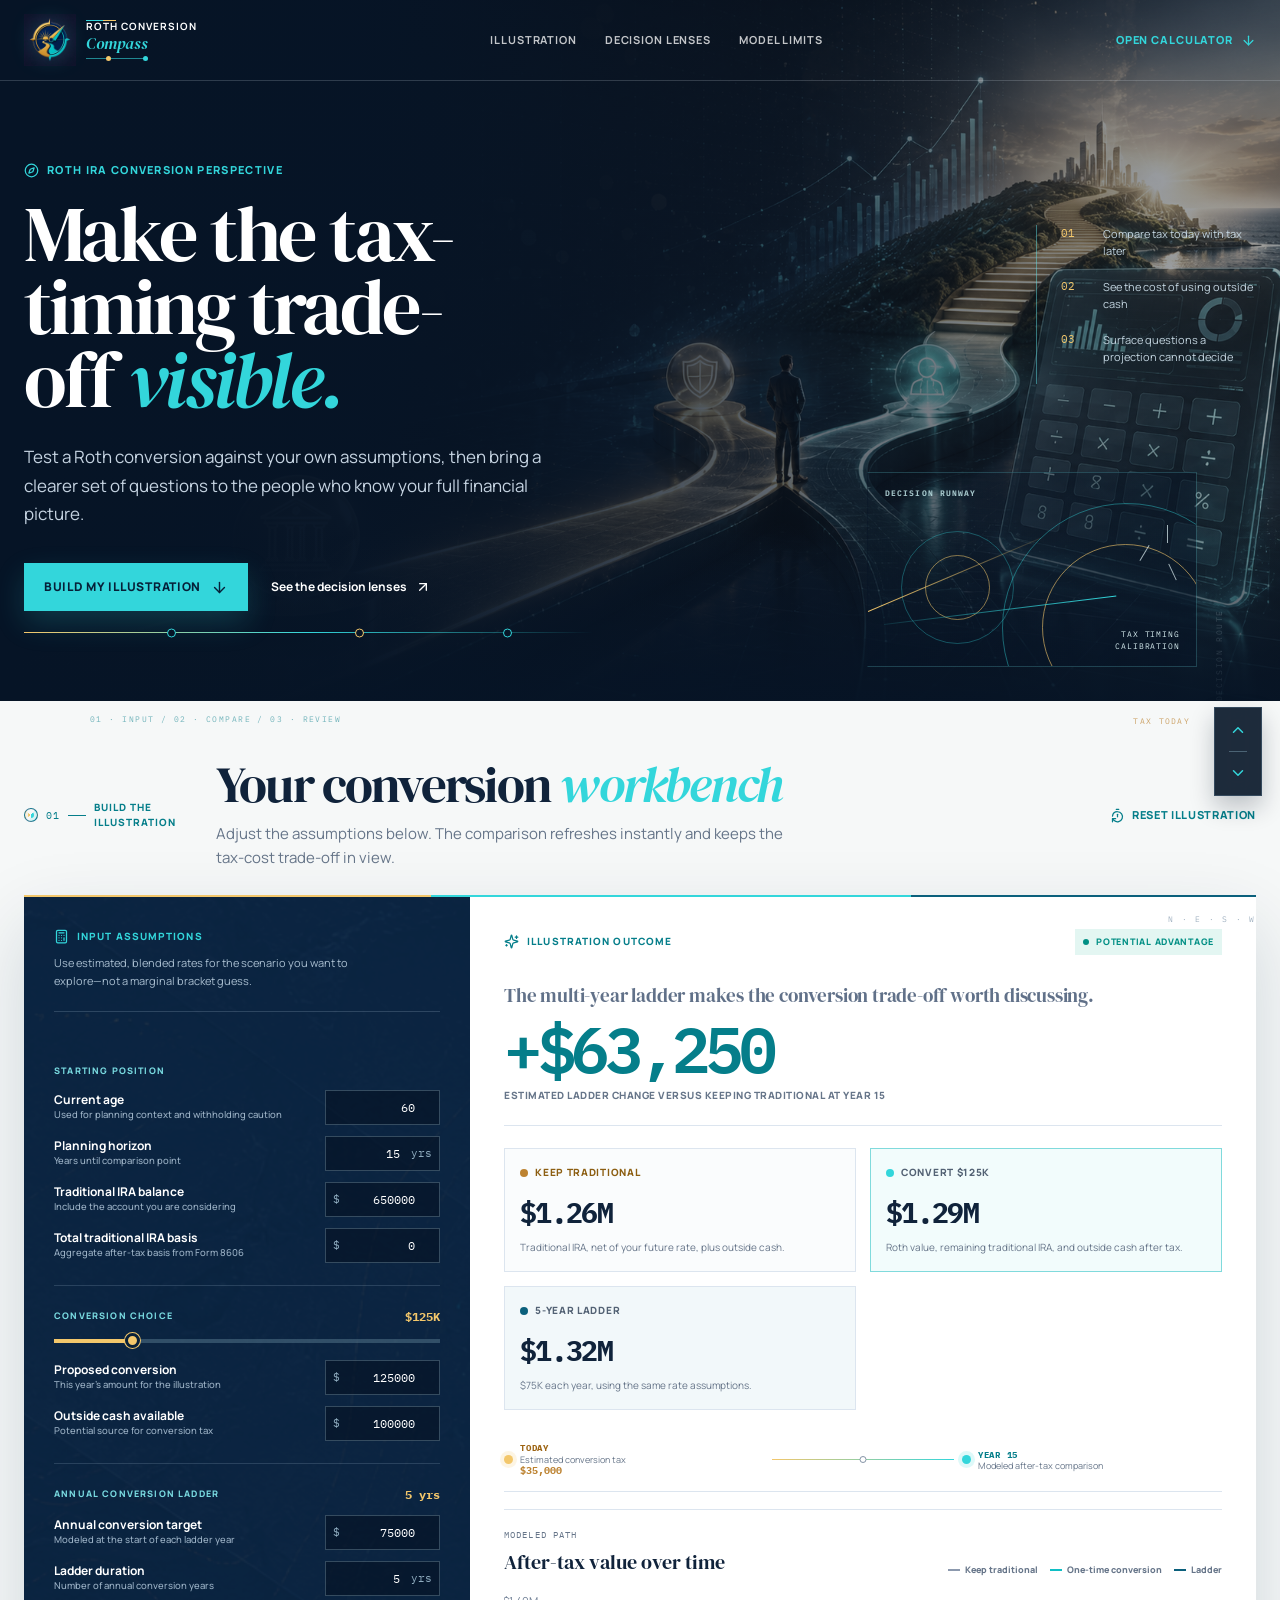
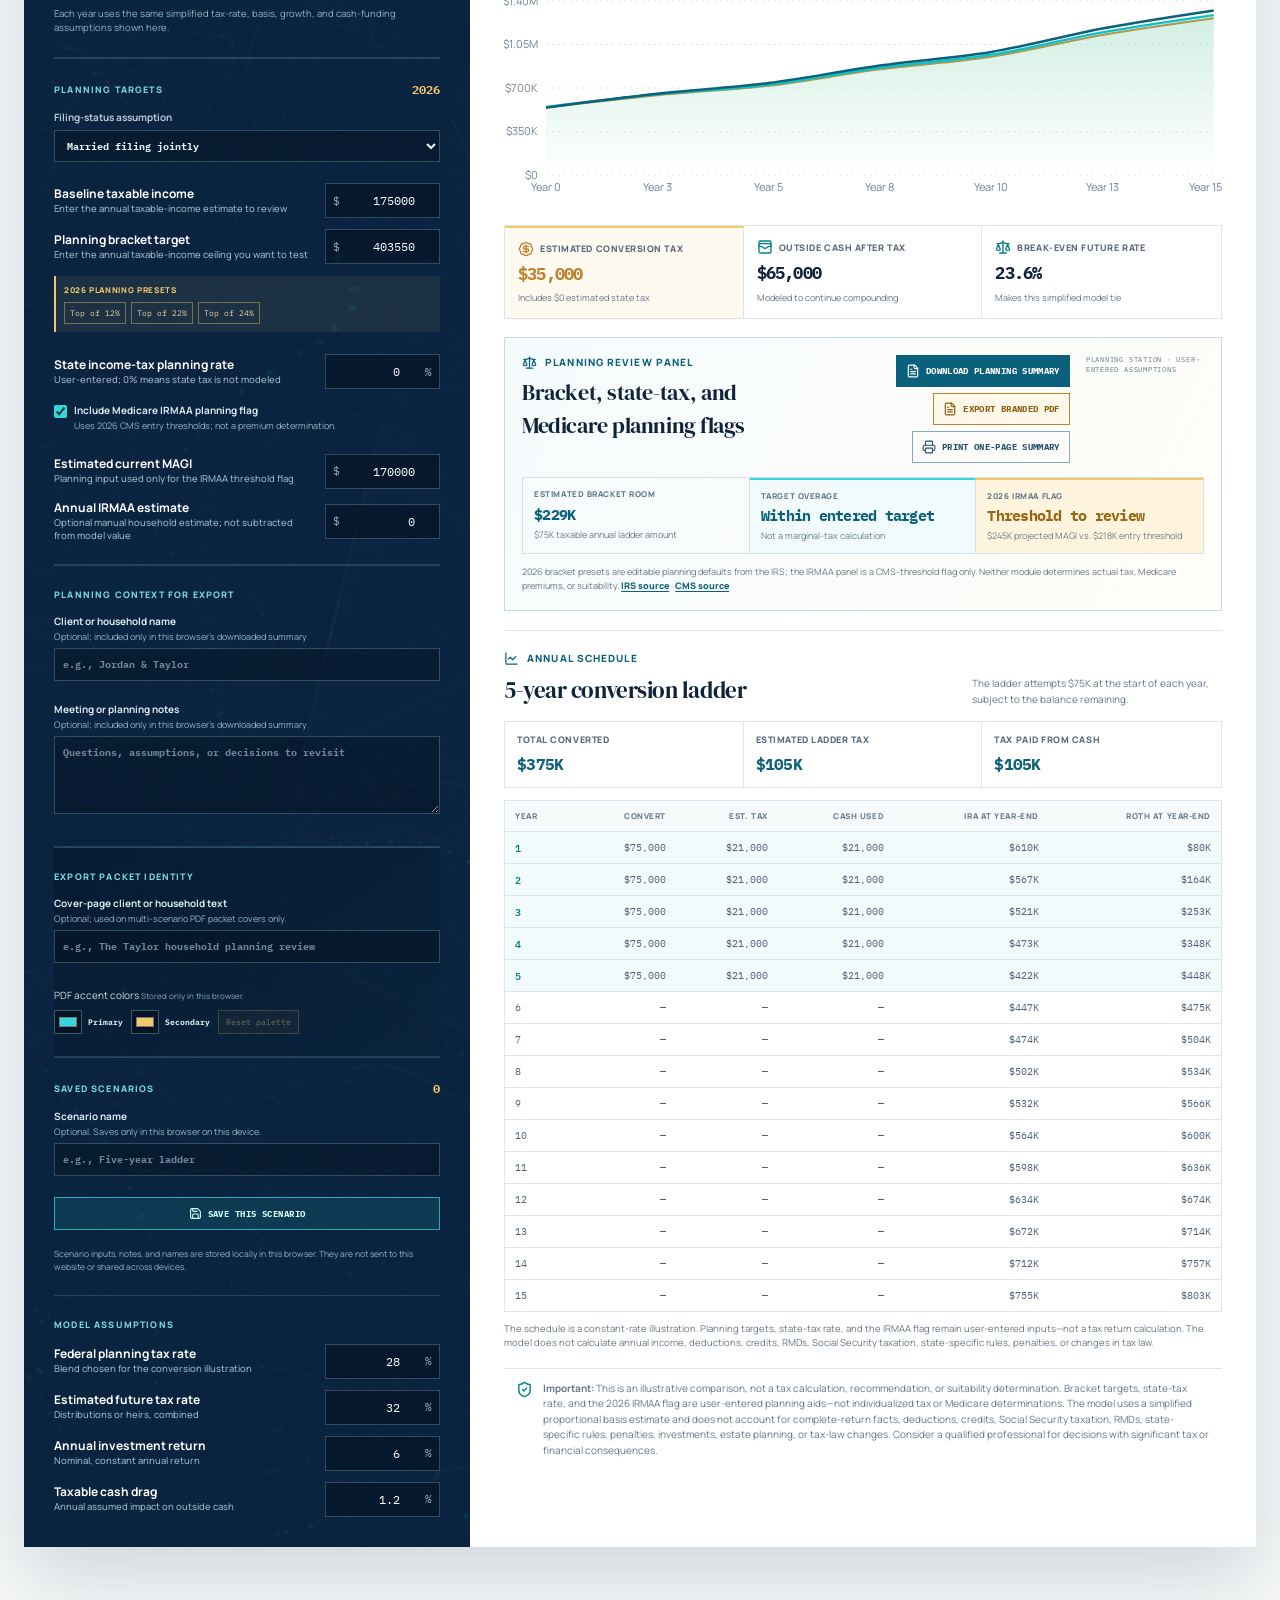
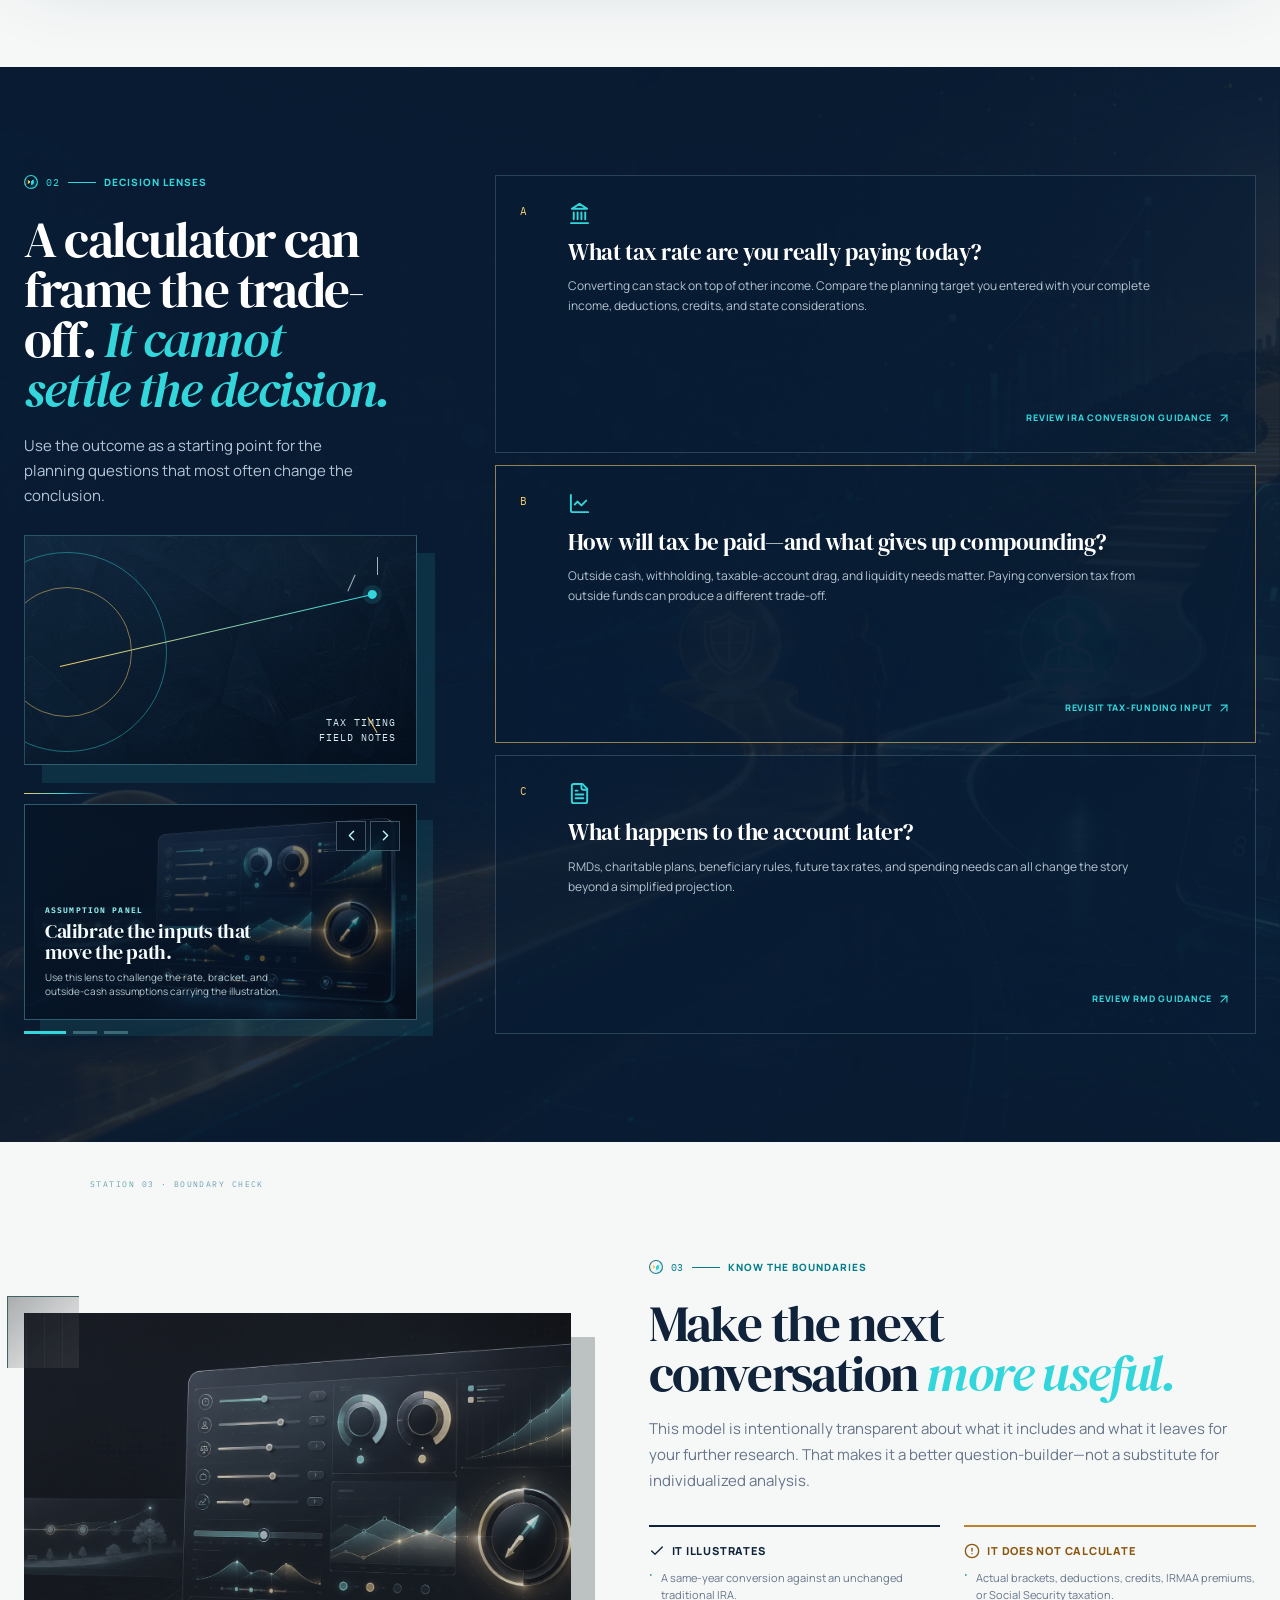
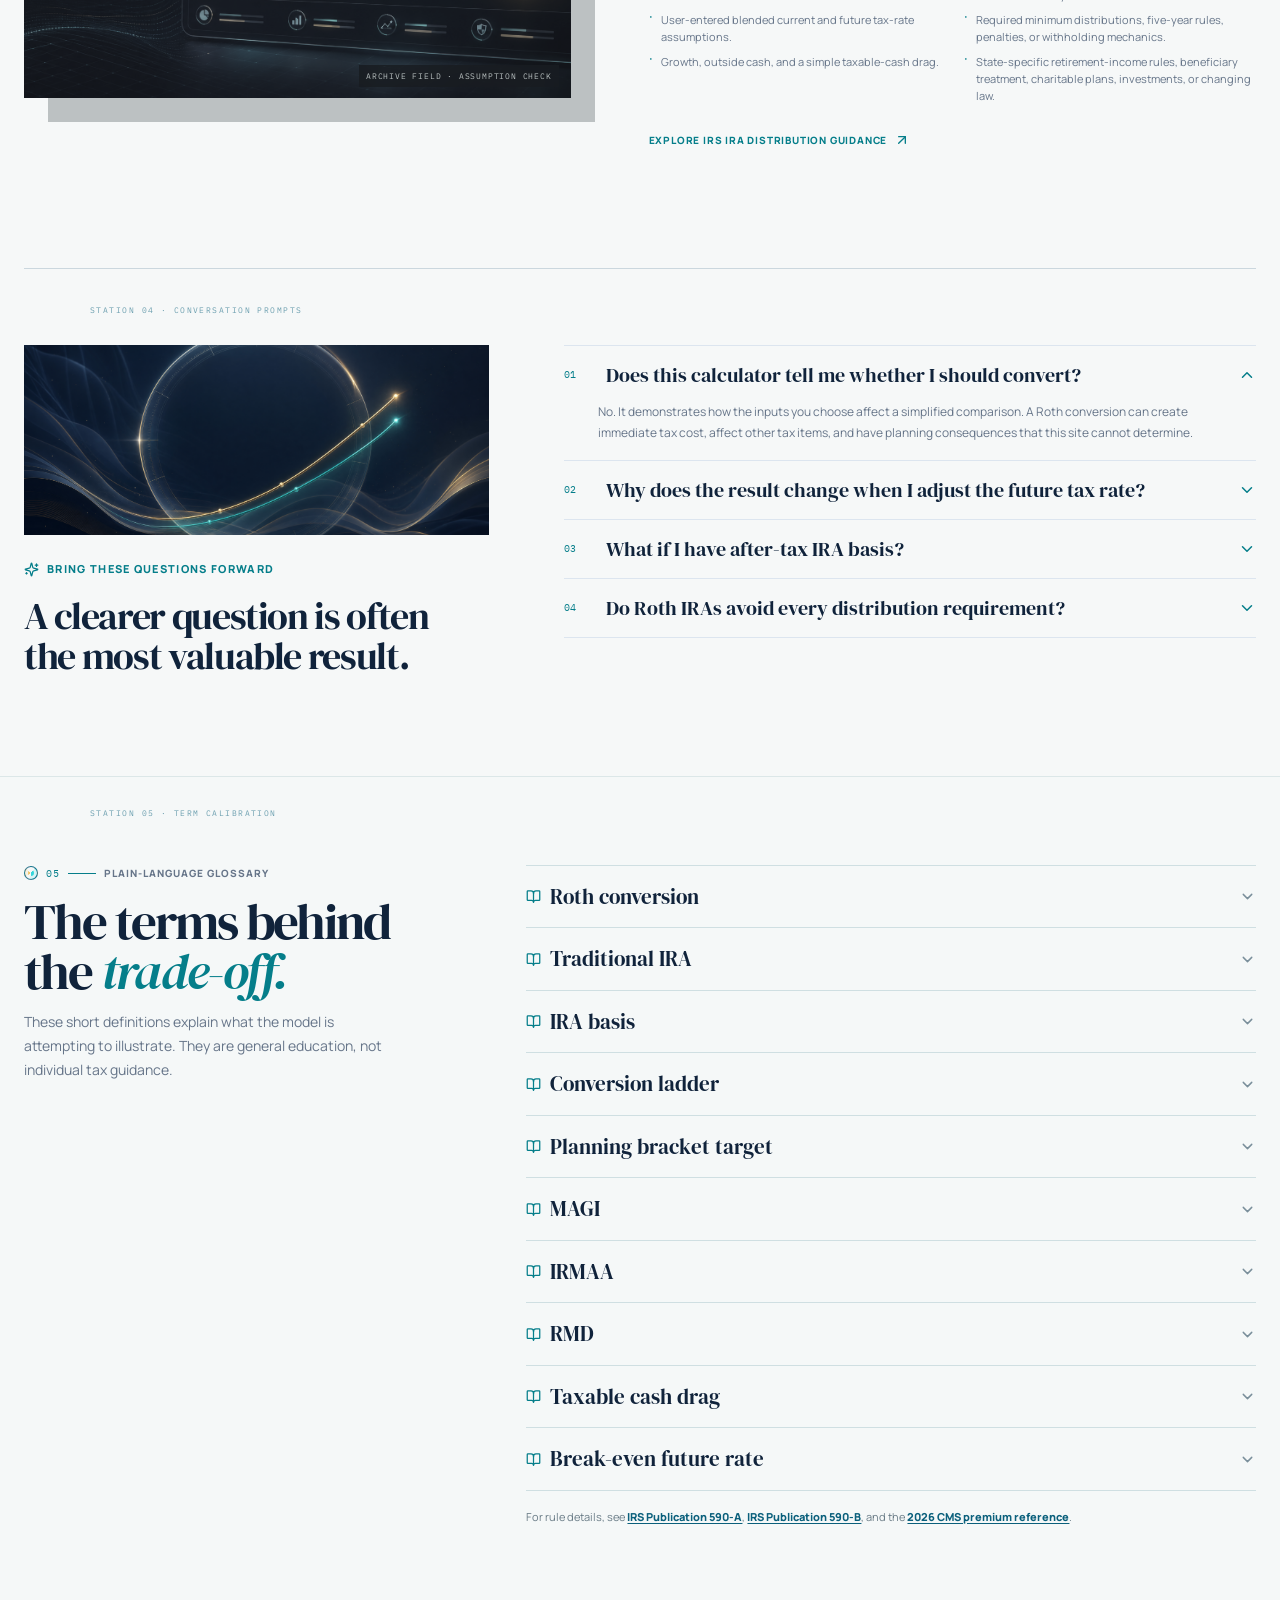
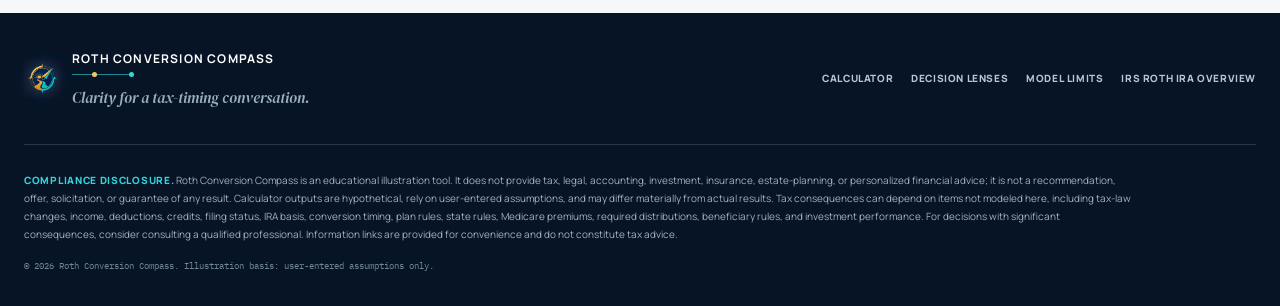
==== commit 0584de89: "Add Roth export palette reset and gallery filters" ====
--- a/roth/index.html
+++ b/roth/index.html
@@ -8,8 +8,8 @@
     <link rel="preconnect" href="https://fonts.googleapis.com" />
     <link rel="preconnect" href="https://fonts.gstatic.com" crossorigin />
     <link href="https://fonts.googleapis.com/css2?family=DM+Serif+Display:ital@0;1&family=IBM+Plex+Mono:wght@400;500;600&family=Manrope:wght@400;500;600;700;800&display=swap" rel="stylesheet" />
-    <script type="module" crossorigin src="/roth/assets/index-BZpeYUXK.js"></script>
-    <link rel="stylesheet" crossorigin href="/roth/assets/index-CTCOLflo.css">
+    <script type="module" crossorigin src="/roth/assets/index-CZsvmHBL.js"></script>
+    <link rel="stylesheet" crossorigin href="/roth/assets/index-DG5DhndU.css">
     <script src="/__manus__/debug-collector.js" defer></script>
   </head>
   <body>
--- a/roth/assets/index-DG5DhndU.css
+++ b/roth/assets/index-DG5DhndU.css
@@ -0,0 +1 @@
+.brand-route,.footer-route{position:relative;display:block;width:62px;height:8px;margin-top:7px;border-top:1px solid rgba(51,214,219,.6)}.brand-route i,.brand-route b,.footer-route i,.footer-route b{position:absolute;top:-3px;display:block;width:5px;height:5px;border-radius:50%}.brand-route i,.footer-route i{left:20px;background:var(--gold)}.brand-route b,.footer-route b{right:0;background:var(--cyan)}.footer-route{margin-top:5px}@media (min-width: 1360px){body{background:#dfe7ec}.site-shell{position:relative;max-width:1360px;margin:0 auto;box-shadow:0 0 48px #07142624}.shell-inner{width:min(100% - 96px,1100px)}}.scroll-caddy{position:fixed;z-index:30;right:max(18px,calc((100vw - 1360px)/2 + 18px));bottom:104px;display:grid;justify-items:center;gap:6px;padding:7px;border:1px solid rgba(103,139,167,.32);background:#061426e6;box-shadow:0 11px 24px #0714263d;-webkit-backdrop-filter:blur(10px);backdrop-filter:blur(10px)}.scroll-caddy button{display:grid;width:32px;height:30px;place-items:center;border:0;background:transparent;color:var(--cyan);transition:background .16s ease,color .16s ease,transform .16s ease}.scroll-caddy button:hover{background:#33d6db24;color:#e2ffff}.scroll-caddy button:active{transform:scale(.92)}.scroll-caddy>span{width:18px;height:1px;background:#95bfd261}@media (max-width: 680px){.scroll-caddy{right:14px;bottom:92px}}.hero-image{background-image:var(--hero-visual);background-position:72% center;filter:saturate(.48) contrast(.9) brightness(.78)}.hero-shade{background:linear-gradient(90deg,#061426,#061426fa 32%,#061426b8 59%,#06142640)}.hero:before{content:"CALIBRATION · TAX TIMING · DECISION ROUTE";position:absolute;z-index:-1;right:4.3%;bottom:92px;color:#dcf1f56b;font-family:IBM Plex Mono,monospace;font-size:8px;letter-spacing:.2em;transform:rotate(-90deg);transform-origin:right bottom}.hero-instrument{position:absolute;right:6.5%;bottom:34px;width:330px;height:195px;border:1px solid rgba(104,209,216,.24);border-left-color:transparent;background:linear-gradient(130deg,#07142614,#0714269e);overflow:hidden;pointer-events:none}.hero-instrument:before{content:"";position:absolute;right:-56px;bottom:-87px;width:250px;height:250px;border:1px solid rgba(51,214,219,.42);border-radius:50%}.hero-instrument:after{content:"";position:absolute;right:-13px;bottom:-45px;width:167px;height:167px;border:1px solid rgba(243,199,107,.6);border-radius:50%}.instrument-label{position:absolute;top:14px;left:17px;color:#cdf3f5c7;font-family:IBM Plex Mono,monospace;font-size:8px;font-weight:700;letter-spacing:.14em;text-transform:uppercase}.instrument-ring-one,.instrument-ring-two{position:absolute;display:block;border-radius:50%}.instrument-ring-one{top:58px;left:33px;width:113px;height:113px;border:1px solid rgba(51,214,219,.32)}.instrument-ring-two{top:82px;left:57px;width:65px;height:65px;border:1px solid rgba(243,199,107,.54)}.instrument-tax-arc,.instrument-roth-arc{position:absolute;display:block;height:1px;transform-origin:left center}.instrument-tax-arc{z-index:1;top:138px;left:0;width:188px;background:linear-gradient(90deg,var(--gold),rgba(243,199,107,.1));transform:rotate(-23deg)}.instrument-roth-arc{z-index:1;top:151px;left:16px;width:234px;background:linear-gradient(90deg,rgba(51,214,219,.12),var(--cyan));transform:rotate(-7deg)}.instrument-tick{position:absolute;z-index:2;display:block;width:1px;height:14px;background:#e1f6f7b3}.tick-n{right:28px;top:52px}.tick-e{right:51px;top:71px;transform:rotate(31deg)}.tick-s{right:23px;top:90px;background:var(--gold);transform:rotate(-25deg)}.hero-instrument em{position:absolute;z-index:3;right:16px;bottom:14px;color:#d4eaed;font-family:IBM Plex Mono,monospace;font-size:8px;font-style:normal;letter-spacing:.11em;line-height:1.55;text-align:right;text-transform:uppercase}.conversion-slider{background:linear-gradient(90deg,var(--cyan) 0 var(--slider-progress),rgba(164,207,220,.25) var(--slider-progress) 100%)}.conversion-slider::-webkit-slider-thumb{background:var(--cyan);box-shadow:0 0 0 1px var(--cyan)}.conversion-slider::-moz-range-thumb{background:var(--cyan);box-shadow:0 0 0 1px var(--cyan)}.baseline-card .outcome-label i{background:var(--gold-deep)}.tax-timing-ruler{display:grid;grid-template-columns:minmax(130px,1fr) minmax(70px,.7fr) minmax(130px,1fr);align-items:center;gap:8px;margin:-2px 0 17px;padding:12px 0 14px;border-bottom:1px solid var(--line)}.ruler-point{display:flex;align-items:center;gap:7px}.ruler-point>i{width:9px;height:9px;flex:none;border-radius:50%}.tax-point>i{background:var(--gold);box-shadow:0 0 0 4px #f3c76b2e}.outcome-point>i{background:var(--cyan);box-shadow:0 0 0 4px #33d6db29}.ruler-point span{display:grid;color:var(--muted);font-size:9px;line-height:1.25}.ruler-point b{color:var(--ink);font-family:IBM Plex Mono,monospace;font-size:9px;letter-spacing:.08em;text-transform:uppercase}.ruler-point strong{color:var(--gold-deep);font-family:IBM Plex Mono,monospace;font-size:10px}.ruler-line{position:relative;height:1px;background:linear-gradient(90deg,var(--gold),var(--cyan))}.ruler-line i{position:absolute;top:-3px;left:50%;width:7px;height:7px;border:1px solid #8594a7;border-radius:50%;background:#fff;transform:translate(-50%)}.chart-shell:before{content:"N · E · S · W";position:absolute;top:18px;right:0;color:#a4b4c3;font-family:IBM Plex Mono,monospace;font-size:8px;letter-spacing:.22em}.chart-key i{background:var(--gold-deep)}.tax-detail-grid .tax-cost-stat{background:#fffaf0}.tax-detail-grid .tax-cost-stat svg,.tax-detail-grid .tax-cost-stat strong{color:var(--gold-deep)}.ladder-input-note{margin:0;color:#9bb1c5;font-size:9.5px;line-height:1.5}.advisor-input-group{border-top:1px solid rgba(151,195,210,.22)}.advisor-select{display:grid;gap:5px;margin-bottom:10px;color:#b6c8d5;font-size:10px;font-weight:700}.advisor-select select{width:100%;height:32px;border:1px solid rgba(151,195,210,.3);border-radius:0;background:#030f1e6b;color:#e7f5f6;font-family:IBM Plex Mono,monospace;font-size:10px;padding:0 8px}.advisor-select select:focus{outline:1px solid var(--cyan);outline-offset:2px}.bracket-presets{margin:1px 0 11px;padding:8px;border-left:2px solid var(--gold);background:#f3c76b14}.bracket-presets>span{display:block;margin-bottom:6px;color:#f0c66b;font-size:8px;font-weight:900;letter-spacing:.08em;text-transform:uppercase}.bracket-presets>div{display:flex;flex-wrap:wrap;gap:5px}.bracket-presets button{border:1px solid rgba(243,199,107,.42);border-radius:0;background:transparent;color:#eed59e;font-family:IBM Plex Mono,monospace;font-size:8px;padding:4px 5px;transition:background .16s ease,color .16s ease}.bracket-presets button:hover{background:#f3c76b33;color:#fff9e7}.advisor-toggle{display:flex;align-items:flex-start;gap:7px;margin:3px 0 10px;color:#dbeaf0;cursor:pointer}.advisor-toggle input{width:13px;height:13px;margin-top:2px;accent-color:var(--cyan)}.advisor-toggle b{display:block;color:#dbeaf0;font-size:10px}.advisor-toggle small{display:block;margin-top:2px;color:#9bb1c5;font-size:9px;line-height:1.4}.context-input-group{border-top:1px solid rgba(151,195,210,.22)}.text-field{display:grid;gap:5px;margin-bottom:10px;color:#dbeaf0;font-size:10px;font-weight:700}.text-field small{display:block;margin-top:2px;color:#9bb1c5;font-size:9px;font-weight:400;line-height:1.35}.text-field input,.text-field textarea{width:100%;border:1px solid rgba(151,195,210,.3);border-radius:0;background:#030f1e6b;color:#e7f5f6;font-family:IBM Plex Mono,monospace;font-size:10px;padding:8px;resize:vertical}.text-field input:focus,.text-field textarea:focus{outline:1px solid var(--cyan);outline-offset:2px}.text-field input::placeholder,.text-field textarea::placeholder{color:#6e8798}.scenario-input-group{border-top:1px solid rgba(151,195,210,.22)}.scenario-save{display:inline-flex;align-items:center;justify-content:center;gap:6px;width:100%;border:1px solid rgba(51,214,219,.72);border-radius:0;background:#33d6db1f;color:#d7ffff;font-family:IBM Plex Mono,monospace;font-size:9px;font-weight:800;letter-spacing:.05em;padding:9px;text-transform:uppercase;transition:background .16s ease,transform .16s ease}.scenario-save:hover{background:#33d6db38}.scenario-save:active{transform:scale(.98)}.scenario-privacy{margin:7px 0 0;color:#9bb1c5;font-size:8.5px;line-height:1.45}.scenario-list{display:grid;gap:5px;margin-top:9px}.scenario-row{display:grid;grid-template-columns:1fr 30px;border:1px solid rgba(151,195,210,.22);background:#030f1e40}.scenario-row button:first-child{display:flex;min-width:0;align-items:baseline;justify-content:space-between;gap:8px;border:0;background:transparent;color:#def8f9;padding:7px;text-align:left}.scenario-row button:first-child span{overflow:hidden;font-family:IBM Plex Mono,monospace;font-size:9px;text-overflow:ellipsis;white-space:nowrap}.scenario-row button:first-child small{flex:none;color:#8ca7b8;font-size:8px}.scenario-row button:last-child{display:grid;place-items:center;border:0;border-left:1px solid rgba(151,195,210,.22);background:transparent;color:#e0b86a}.scenario-compare-note{display:flex;align-items:center;gap:6px;margin:8px 0 0;color:#a7cbd4;font-size:8.5px;line-height:1.4}.scenario-row-wrap{border:1px solid rgba(151,195,210,.22);background:#030f1e40}.scenario-row{display:grid;grid-template-columns:minmax(0,1fr) repeat(4,30px);border:0;background:transparent}.scenario-row button:not(:first-child){display:grid;place-items:center;border:0;border-left:1px solid rgba(151,195,210,.22);background:transparent}.scenario-row .scenario-compare-toggle{color:#8fcfd5}.scenario-row .scenario-compare-toggle:hover{background:#33d6db1f;color:#dfffff}.scenario-row .scenario-compare-toggle.is-selected{background:#33d6db2e;color:var(--cyan)}.scenario-row .scenario-row-action{color:#a8c3d2}.scenario-row .scenario-row-action:hover{color:#effdff;background:#97c3d21f}.scenario-row button:last-child{color:#e0b86a}.scenario-row button:last-child:hover{background:#f3c76b1f}.scenario-rename-editor{display:grid;grid-template-columns:minmax(0,1fr) 30px 30px;border-top:1px solid rgba(151,195,210,.22)}.scenario-rename-editor input{min-width:0;border:0;background:#ffffff14;color:#effdff;font-family:IBM Plex Mono,monospace;font-size:9px;padding:8px;outline:none}.scenario-rename-editor input:focus{box-shadow:inset 0 0 0 1px var(--cyan)}.scenario-rename-editor button{display:grid;place-items:center;border:0;border-left:1px solid rgba(151,195,210,.22);background:transparent;color:var(--cyan)}.scenario-rename-editor button:last-child{color:#d3e5e9}.comparison-grid{grid-template-columns:repeat(3,1fr)}.baseline-card{border-color:#e4c486;background:#fffaf0}.baseline-card .outcome-label{color:#8c5e12}.ladder-card{border-color:#9dc7d6;background:#f2f8fa}.ladder-card .outcome-label i,.chart-key .key-ladder{background:#0b607c}.ladder-results{margin-top:19px;padding:20px 0 0;border-top:1px solid var(--line)}.ladder-results-head{display:flex;align-items:flex-end;justify-content:space-between;gap:22px}.ladder-results-head .panel-kicker{color:#0b607c}.ladder-results-head h3{margin:7px 0 0;color:var(--ink);font-family:"DM Serif Display",Georgia,serif;font-size:23px;font-weight:400;letter-spacing:-.02em}.ladder-results-head p{max-width:250px;margin:0;color:var(--muted);font-size:10px;line-height:1.55}.ladder-summary-grid{display:grid;grid-template-columns:repeat(3,1fr);margin-top:14px;border:1px solid var(--line)}.ladder-summary-grid article{display:grid;gap:5px;padding:11px 12px;border-right:1px solid var(--line)}.ladder-summary-grid article:last-child{border-right:0}.ladder-summary-grid span{color:#55687d;font-size:9px;font-weight:900;letter-spacing:.06em;text-transform:uppercase}.ladder-summary-grid strong{color:#0b607c;font-family:IBM Plex Mono,monospace;font-size:16px;letter-spacing:-.05em}.ladder-table-wrap{overflow-x:auto;margin-top:12px;border:1px solid var(--line)}.ladder-table-wrap table{width:100%;border-collapse:collapse;font-size:10px;white-space:nowrap}.ladder-table-wrap th{padding:9px 10px;color:#68798e;background:#f7fafb;font-size:8px;font-weight:900;letter-spacing:.07em;text-align:right;text-transform:uppercase}.ladder-table-wrap th:first-child,.ladder-table-wrap td:first-child{text-align:left}.ladder-table-wrap td{padding:8px 10px;border-top:1px solid var(--line);color:#506278;font-family:IBM Plex Mono,monospace;text-align:right}.ladder-table-wrap .ladder-active-row{background:#f2fbfb}.ladder-table-wrap .ladder-active-row td:first-child{color:var(--cyan-ink);font-weight:600}.ladder-shortfall{display:flex;align-items:flex-start;gap:7px;margin-top:10px;padding:9px 10px;border-left:3px solid var(--gold-deep);background:#fff8e8;color:#6c501a;font-size:9.5px;line-height:1.5}.ladder-shortfall svg{flex:none;color:var(--gold-deep)}.ladder-limit{margin:10px 0 0;color:var(--muted);font-size:9.5px;line-height:1.55}.advisor-review{margin-top:18px;padding:17px;border:1px solid #c9dbe2;background:linear-gradient(115deg,#f5fbfd,#fffdf8)}.advisor-review-head{display:flex;align-items:flex-start;justify-content:space-between;gap:16px}.advisor-review-head .panel-kicker{color:#0b607c}.advisor-review h3{margin:6px 0 0;color:var(--ink);font-family:"DM Serif Display",Georgia,serif;font-size:22px;font-weight:400;letter-spacing:-.02em}.export-summary{display:inline-flex;flex:none;align-items:center;gap:6px;border:1px solid #0b607c;border-radius:0;background:#0b607c;color:#fff;font-family:IBM Plex Mono,monospace;font-size:9px;font-weight:800;letter-spacing:.04em;padding:8px 9px;text-transform:uppercase;transition:background .16s ease,transform .16s ease}.export-summary:hover{background:#063d51}.export-summary:active{transform:scale(.97)}.scenario-comparison{margin-top:18px;padding:18px;border:1px solid #c4d9df;background:#f8fcfc}.scenario-comparison-head{display:flex;align-items:flex-start;justify-content:space-between;gap:16px}.scenario-comparison-head .panel-kicker{color:#0b607c}.scenario-comparison-head h3{margin:6px 0 0;color:var(--ink);font-family:"DM Serif Display",Georgia,serif;font-size:22px;font-weight:400;letter-spacing:-.02em}.scenario-comparison-head>span{padding:5px 7px;border:1px solid #bfdbe0;color:#0b607c;font-family:IBM Plex Mono,monospace;font-size:9px;font-weight:700}.scenario-comparison-empty{margin:13px 0 0;color:#697e89;font-size:11px;line-height:1.55}.scenario-comparison-grid{display:grid;gap:10px;margin-top:15px}.scenario-comparison-card{min-width:0;border:1px solid #d5e3e7;background:#fff}.scenario-comparison-card header{display:flex;min-width:0;align-items:baseline;justify-content:space-between;gap:7px;padding:10px 11px;border-bottom:2px solid var(--cyan);background:#f1fbfb}.scenario-comparison-card header span{overflow:hidden;color:#0b607c;font-family:IBM Plex Mono,monospace;font-size:10px;font-weight:800;text-overflow:ellipsis;white-space:nowrap}.scenario-comparison-card header small{flex:none;color:#728895;font-size:8px}.scenario-comparison-card dl{margin:0;padding:3px 11px 9px}.scenario-comparison-card dl>div{display:grid;grid-template-columns:1fr auto;gap:8px;padding:8px 0;border-bottom:1px solid #e4ecee}.scenario-comparison-card dl>div:last-child{border-bottom:0}.scenario-comparison-card dt{color:#647985;font-size:8.5px;line-height:1.35}.scenario-comparison-card dd{margin:0;color:#18384b;font-family:IBM Plex Mono,monospace;font-size:10px;font-weight:700;text-align:right}.scenario-comparison-card .gold-row dd{color:#a66a14}.scenario-comparison-card .outcome-row dd{color:#0b607c}.scenario-comparison-card .positive-row dd{color:#008f84}.scenario-comparison-card .caution-row dd{color:#a66a14}.scenario-comparison-card>button{width:100%;border:0;border-top:1px solid #d5e3e7;background:#fff;color:#0b607c;font-family:IBM Plex Mono,monospace;font-size:8px;font-weight:800;letter-spacing:.05em;padding:8px;text-transform:uppercase}.scenario-comparison-card>button:hover{background:#e7f5f6}.scenario-note-editor{display:grid;gap:6px;padding:9px 10px;border-top:1px solid rgba(92,164,171,.28);background:#0d374c29}.scenario-note-editor>span{color:#83cfd1;font-family:IBM Plex Mono,monospace;font-size:8px;font-weight:800;letter-spacing:.06em;text-transform:uppercase}.scenario-note-editor textarea{width:100%;resize:vertical;border:1px solid rgba(133,198,204,.36);background:#0416269e;color:#e6f7f8;font:11px/1.45 Manrope,sans-serif;padding:8px}.scenario-row-action.is-active{border-color:#33d6dbb3;background:#33d6db29;color:#c9ffff}.scenario-comparison-actions{display:flex;flex-wrap:wrap;justify-content:flex-end;gap:6px;max-width:52%}.scenario-comparison-actions>span,.scenario-comparison-actions>button{display:inline-flex;align-items:center;gap:5px;min-height:29px;border:1px solid #bfdbe0;background:#fff;color:#0b607c;font-family:IBM Plex Mono,monospace;font-size:8px;font-weight:800;letter-spacing:.035em;padding:6px 7px;text-transform:uppercase}.scenario-comparison-actions>button:disabled{cursor:not-allowed;opacity:.45}.scenario-comparison-actions>button:not(:disabled):hover,.share-return-button:hover{background:#e6f5f6}.scenario-comparison-actions .share-readonly-state{border-color:#d4b279;background:#fff8e8;color:#8c5e12}.shared-comparison-notice,.share-message{display:flex;align-items:flex-start;gap:7px;margin:11px 0 0;border-left:3px solid #0b607c;background:#edf8f8;color:#446472;font-size:10px;line-height:1.5;padding:9px 10px}.shared-comparison-notice{border-left-color:#c68b31;background:#fffaf0}.scenario-comparison-note{display:flex;align-items:flex-start;gap:5px;margin:0;border-top:1px solid #e4ecee;color:#5d7480;font-size:9px;line-height:1.45;padding:8px 11px;white-space:pre-wrap}.scenario-overlay{margin-top:14px;padding:14px;border:1px solid #d1e3e6;background:#fff}.scenario-overlay-head{display:flex;align-items:flex-start;justify-content:space-between;gap:14px}.scenario-overlay-head .panel-kicker{color:#0b607c}.scenario-overlay-head h4{margin:5px 0 0;color:var(--ink);font-family:"DM Serif Display",Georgia,serif;font-size:18px;font-weight:400;letter-spacing:-.015em}.scenario-overlay-key{display:flex;flex-wrap:wrap;justify-content:flex-end;gap:7px 12px;max-width:55%}.scenario-overlay-key span{display:inline-flex;align-items:center;gap:5px;color:#526b78;font-family:IBM Plex Mono,monospace;font-size:8px}.scenario-overlay-key i{display:inline-block;width:14px;height:2px}.scenario-overlay-chart{height:235px;margin-top:10px}.scenario-overlay>p,.scenario-overlay-hint{margin:8px 0 0;color:#718690;font-size:10px;line-height:1.45}.scenario-overlay-hint{padding:11px 0 0}.summary-actions{display:flex;flex-wrap:wrap;justify-content:flex-end;gap:6px}.print-summary-button{display:inline-flex;align-items:center;gap:6px;border:1px solid #8aa8b7;border-radius:0;background:transparent;color:#27546b;font-family:IBM Plex Mono,monospace;font-size:9px;font-weight:800;letter-spacing:.04em;padding:8px 9px;text-transform:uppercase;transition:background .16s ease}.print-summary-button:hover{background:#e7f3f6}.pdf-summary-button{display:inline-flex;align-items:center;gap:6px;border:1px solid #bc8230;border-radius:0;background:#fff8e8;color:#8c5e12;font-family:IBM Plex Mono,monospace;font-size:9px;font-weight:800;letter-spacing:.04em;padding:8px 9px;text-transform:uppercase;transition:background .16s ease,transform .16s ease}.pdf-summary-button:hover{background:#fbe6b8}.pdf-summary-button:active{transform:scale(.97)}.advisor-review-grid{display:grid;grid-template-columns:repeat(3,1fr);margin-top:14px;border:1px solid #d5e1e7}.advisor-review-grid article{display:grid;gap:5px;min-height:75px;padding:10px 11px;border-right:1px solid #d5e1e7}.advisor-review-grid article:last-child{border-right:0}.advisor-review-grid span{color:#637a88;font-size:8px;font-weight:900;letter-spacing:.07em;text-transform:uppercase}.advisor-review-grid strong{color:#0b607c;font-family:IBM Plex Mono,monospace;font-size:15px;line-height:1.15;letter-spacing:-.05em}.advisor-review-grid small{color:#687b89;font-size:9px;line-height:1.4}.advisor-review-grid .flagged{background:#fff5df}.advisor-review-grid .flagged strong{color:#9a6511}.advisor-review-grid .clear{background:#f1fbfb}.advisor-review>p{margin:11px 0 0;color:#667986;font-size:9px;line-height:1.55}.advisor-review>p a{color:#0b607c;font-weight:800;text-decoration:underline;text-underline-offset:2px}.calculator-section:before{content:"01 · INPUT / 02 · COMPARE / 03 · REVIEW";position:absolute;top:12px;left:max(24px,calc((100% - 1100px)/2));color:#077e8a8c;font-family:IBM Plex Mono,monospace;font-size:8px;letter-spacing:.18em}.calculator-workbench{position:relative}.calculator-workbench:after{content:"";position:absolute;z-index:4;top:0;left:0;width:100%;height:2px;background:linear-gradient(90deg,var(--gold) 0 33%,var(--cyan) 33% 72%,#0b607c 72% 100%)}.calculator-section:after{content:"TAX TODAY";position:absolute;right:max(24px,calc((100% - 1100px)/2));top:14px;color:#bc8230b8;font-family:IBM Plex Mono,monospace;font-size:8px;letter-spacing:.16em}.lens-section:after{content:"";position:absolute;left:8%;bottom:-1px;width:min(420px,38%);height:1px;background:linear-gradient(90deg,var(--gold),var(--cyan))}.model-photo{filter:saturate(.36) contrast(.88) brightness(.88)}.model-photo:after{content:"ARCHIVE FIELD · ASSUMPTION CHECK";position:absolute;right:12px;bottom:11px;padding:5px 7px;background:#061426d6;color:#cde8e9;font-family:IBM Plex Mono,monospace;font-size:8px;letter-spacing:.1em}.model-photo:before{content:"";position:absolute;inset:0;pointer-events:none;background:linear-gradient(135deg,#06142657,#f8f6ee1a),repeating-linear-gradient(90deg,rgba(222,238,237,.06) 0 1px,transparent 1px 18px)}.model-section,.faq-section{position:relative}.model-section:before,.faq-section:before{position:absolute;left:max(18px,calc((100% - 1100px)/2));top:36px;color:#0b607c94;font-family:IBM Plex Mono,monospace;font-size:8px;letter-spacing:.18em}.model-section:before{content:"STATION 03 · BOUNDARY CHECK"}.faq-section:before{content:"STATION 04 · CONVERSATION PROMPTS"}.baseline-card{border-top:3px solid var(--gold)}.tax-cost-stat,.advisor-review-grid .flagged{border-top:2px solid var(--gold)}.advisor-review-grid .clear{border-top:2px solid var(--cyan)}.advisor-review-head:after{content:"PLANNING STATION · USER-ENTERED ASSUMPTIONS";align-self:flex-start;margin-left:auto;color:#607988;font-family:IBM Plex Mono,monospace;font-size:7px;letter-spacing:.11em}.brand img,.footer-brand img{filter:drop-shadow(0 0 7px rgba(51,214,219,.32))}.glossary-section{padding:88px 0;background:#f5f8f8;border-top:1px solid #dce7e8}.glossary-layout{display:grid;grid-template-columns:.74fr 1.26fr;gap:74px}.glossary-intro h2{margin:14px 0;color:var(--ink);font-family:"DM Serif Display",Georgia,serif;font-size:clamp(34px,4vw,57px);font-weight:400;line-height:.98;letter-spacing:-.04em}.glossary-intro h2 i{color:var(--cyan-ink)}.glossary-intro p{max-width:360px;color:var(--muted);font-size:14px;line-height:1.7}.glossary-list{border-top:1px solid #cfdfe2}.glossary-item{border-bottom:1px solid #cfdfe2}.glossary-item button{display:flex;width:100%;align-items:center;justify-content:space-between;gap:18px;border:0;background:transparent;color:var(--ink);font-family:"DM Serif Display",Georgia,serif;font-size:21px;padding:15px 0;text-align:left}.glossary-item button span{display:flex;align-items:center;gap:9px}.glossary-item button svg:first-child{color:var(--cyan-ink)}.glossary-item button>svg{color:#7a8f9b}.glossary-item p{max-width:690px;margin:-2px 0 16px 24px;color:var(--muted);font-size:13px;line-height:1.65}.glossary-sources{margin:17px 0 0;color:#697b86;font-size:11px;line-height:1.55}.glossary-sources a{color:#0b607c;font-weight:800;text-decoration:underline;text-underline-offset:2px}.glossary-section{position:relative}.glossary-section:before{content:"STATION 05 · TERM CALIBRATION";position:absolute;top:30px;left:max(18px,calc((100% - 1100px)/2));color:#0b607c94;font-family:IBM Plex Mono,monospace;font-size:8px;letter-spacing:.18em}.print-summary{display:none}@media print{@page{size:letter;margin:.42in}body{background:#fff!important;color:#122334!important}.site-shell>:not(main),main>:not(.print-summary){display:none!important}.site-shell,main,.print-summary{display:block!important;max-width:none!important;min-height:0!important;margin:0!important;padding:0!important;box-shadow:none!important}.print-summary{font-family:Arial,sans-serif;color:#122334;page-break-inside:avoid}.print-summary-head{display:flex;align-items:flex-start;justify-content:space-between;gap:20px;border-bottom:2px solid #0b607c;padding-bottom:11px}.print-summary-head span{color:#0b607c;font-size:9px;font-weight:800;letter-spacing:.12em}.print-summary-head h1{margin:4px 0 0;font-family:Georgia,serif;font-size:26px;font-weight:400}.print-summary-head p{margin:0;color:#61727d;font-size:10px}.print-summary-grid,.print-summary-outcomes,.print-summary-columns{display:grid;grid-template-columns:repeat(4,1fr);gap:8px;margin-top:13px}.print-summary-grid div,.print-summary-outcomes article{border:1px solid #cdd9dd;padding:8px}.print-summary-grid span,.print-summary-outcomes span{display:block;color:#61727d;font-size:8px;font-weight:800;letter-spacing:.06em;text-transform:uppercase}.print-summary-grid strong,.print-summary-outcomes strong{display:block;margin-top:4px;font-size:14px}.print-summary-outcomes{grid-template-columns:repeat(3,1fr)}.print-summary-outcomes article:nth-child(1){border-top:3px solid #c68b31}.print-summary-outcomes article:nth-child(2){border-top:3px solid #10bfc5}.print-summary-outcomes article:nth-child(3){border-top:3px solid #0b607c}.print-summary-columns{grid-template-columns:1fr 1fr}.print-summary-columns>div{border-top:1px solid #cdd9dd;padding-top:8px}.print-summary-columns h2{margin:0 0 4px;font-size:11px}.print-summary-columns p,.print-summary-disclaimer{margin:0;color:#4f626d;font-size:9px;line-height:1.48}.print-summary-disclaimer{margin-top:12px;border-top:1px solid #cdd9dd;padding-top:8px}}.navigation-instrument{position:relative;overflow:hidden;height:230px;border:1px solid rgba(116,205,220,.32);background:linear-gradient(145deg,#193b5b8f,#0613247a),var(--detail-visual) center / cover;box-shadow:18px 18px #33d6db1c}.instrument-ring{position:absolute;border:1px solid rgba(51,214,219,.44);border-radius:50%}.ring-one{width:200px;height:200px;top:16px;left:-58px}.ring-two{width:130px;height:130px;top:51px;left:-23px;border-color:#f3c76b85}.instrument-path{position:absolute;top:57%;left:9%;width:83%;height:1px;background:linear-gradient(90deg,var(--gold),var(--cyan));transform:rotate(-13deg);transform-origin:left center}.instrument-path:after{content:"";position:absolute;top:-4px;right:0;width:9px;height:9px;border-radius:50%;background:var(--cyan);box-shadow:0 0 0 5px #33d6db24}.instrument-tick{position:absolute;display:block;width:1px;height:18px;background:#e2f4f7b3}.tick-a{top:21px;right:38px}.tick-b{top:38px;right:64px;transform:rotate(24deg)}.tick-c{bottom:30px;right:43px;transform:rotate(-31deg);background:var(--gold)}.navigation-instrument em{position:absolute;right:20px;bottom:18px;color:#d8ebf0;font-family:IBM Plex Mono,monospace;font-size:10px;font-style:normal;line-height:1.55;text-align:right;text-transform:uppercase;letter-spacing:.1em}@media (max-width: 1000px){.navigation-instrument{grid-row:1 / span 3;grid-column:2;height:100%;min-height:260px}}@media (max-width: 680px){.hero-image{background-position:60% center}.hero-shade{background:linear-gradient(90deg,#061426f5,#061426db 58%,#06142659)}.tax-timing-ruler{grid-template-columns:1fr;gap:9px}.ruler-line{width:68%;margin-left:12px}.navigation-instrument{height:190px;min-height:0;margin-top:28px}.comparison-grid,.ladder-summary-grid{grid-template-columns:1fr}.ladder-summary-grid article{border-right:0;border-bottom:1px solid var(--line)}.ladder-summary-grid article:last-child{border-bottom:0}.ladder-results-head{align-items:flex-start;flex-direction:column;gap:8px}.ladder-results-head p{max-width:100%}.advisor-review{padding:14px}.advisor-review-head{align-items:flex-start;flex-direction:column;gap:10px}.advisor-review-grid{grid-template-columns:1fr}.advisor-review-grid article{border-right:0;border-bottom:1px solid #d5e1e7}.advisor-review-grid article:last-child{border-bottom:0}.summary-actions{justify-content:flex-start}.glossary-section{padding:58px 0}.glossary-layout{grid-template-columns:1fr;gap:30px}.glossary-item button{font-size:18px}.glossary-item p{margin-left:0}.scenario-comparison-grid{grid-template-columns:1fr!important}.scenario-overlay-head{display:block}.scenario-overlay-key{max-width:none;justify-content:flex-start;margin-top:10px}.scenario-overlay-chart{height:210px}.calculator-section:before,.calculator-section:after,.hero:before,.hero-instrument{display:none}.model-section:before,.faq-section:before,.glossary-section:before,.advisor-review-head:after{display:none}}.lens-carousel{margin-top:28px}.lens-carousel-frame{position:relative;min-height:214px;overflow:hidden;border:1px solid rgba(117,209,216,.36);background:#071a31;box-shadow:16px 16px #33d6db1a}.lens-carousel-frame>img{display:block;width:100%;height:214px;object-fit:cover;filter:saturate(.78) contrast(.96) brightness(.82);transition:transform .6s cubic-bezier(.23,1,.32,1),filter .3s ease}.lens-carousel-frame:hover>img{transform:scale(1.03);filter:saturate(.96) contrast(1)}.lens-carousel-shade{position:absolute;inset:0;background:linear-gradient(90deg,#051527d6,#05152738 72%,#05152714);pointer-events:none}.lens-carousel-copy{position:absolute;z-index:1;right:40px;bottom:20px;left:20px;max-width:245px;display:grid;gap:5px}.lens-carousel-copy span{color:#8de8e9;font-family:IBM Plex Mono,monospace;font-size:8px;font-weight:800;letter-spacing:.14em;text-transform:uppercase}.lens-carousel-copy strong{color:#f4fbfc;font-family:"DM Serif Display",Georgia,serif;font-size:20px;font-weight:400;line-height:1.05;letter-spacing:-.02em}.lens-carousel-copy p{margin:2px 0 0;color:#dceef1d1;font-size:10px;line-height:1.45}.lens-carousel-button{position:absolute;z-index:2;top:16px;display:grid;width:30px;height:30px;place-items:center;border:1px solid rgba(188,225,229,.32);background:#061426b3;color:#bcf9f8;-webkit-backdrop-filter:blur(8px);backdrop-filter:blur(8px);transition:background .16s ease,transform .16s ease}.lens-carousel-button:hover{background:#33d6db38}.lens-carousel-button:active{transform:scale(.94)}.lens-carousel-button.previous{right:50px}.lens-carousel-button.next{right:16px}.lens-carousel-dots{display:flex;gap:7px;margin-top:11px}.lens-carousel-dots button{width:24px;height:3px;border:0;background:#92c5cf61;transition:width .18s ease,background .18s ease}.lens-carousel-dots button.is-active{width:42px;background:var(--cyan)}.site-header .brand img{width:52px;height:52px;filter:drop-shadow(0 0 10px rgba(51,214,219,.24))}.site-header .brand-lockup:before{content:"";width:30px;height:1px;margin:5px 0 0;background:linear-gradient(90deg,var(--cyan) 0 58%,var(--gold) 58% 100%)}.section-marker:before{content:"";width:14px;height:14px;flex:none;border:1px solid rgba(11,96,124,.82);border-radius:50%;background:conic-gradient(from 37deg,var(--cyan) 0 42%,transparent 42% 56%,var(--gold) 56% 76%,transparent 76% 100%);box-shadow:inset 0 0 0 3px #f6f8f8d9}.lens-section .section-marker:before{border-color:#33d6dbf2;box-shadow:inset 0 0 0 3px #08192edb}.tax-timing-ruler .tax-point>i,.tax-timing-ruler .tax-point>i:after{background:var(--gold)!important}.tax-timing-ruler .tax-point>span>b{color:#9d6413}.tax-timing-ruler .outcome-point>i,.tax-timing-ruler .outcome-point>i:after{background:var(--cyan)!important}.tax-timing-ruler .outcome-point>span>b{color:var(--cyan-ink)}.lens-carousel:before{content:"";display:block;width:78px;height:1px;margin-bottom:10px;background:linear-gradient(90deg,var(--gold),var(--cyan),transparent)}.scenario-row-wrap{display:grid;grid-template-columns:76px minmax(0,1fr)}.scenario-thumbnail{position:relative;grid-row:1;min-height:52px;overflow:hidden;display:grid;align-content:center;gap:2px;border-right:1px solid rgba(151,195,210,.22);padding:7px;color:#f4fdfe}.scenario-thumbnail>img{position:absolute;inset:0;width:100%;height:100%;object-fit:cover;opacity:.38;filter:saturate(.75) contrast(1.1)}.scenario-thumbnail:after{content:"";position:absolute;inset:0;background:linear-gradient(145deg,#082239db,#05122473)}.scenario-thumbnail>span,.scenario-thumbnail>strong,.scenario-thumbnail>small{position:relative;z-index:1}.scenario-thumbnail>span{color:#a4e9e9;font-family:IBM Plex Mono,monospace;font-size:6.5px;font-weight:800;letter-spacing:.09em}.scenario-thumbnail>strong{font-family:IBM Plex Mono,monospace;font-size:11px;letter-spacing:-.05em}.scenario-thumbnail>small{color:#b9d6dc;font-size:7px}.scenario-thumbnail.is-caution>span{color:#f3c76b}.scenario-thumbnail.thumbnail-calibration:after{background:linear-gradient(145deg,#083448d6,#05122480)}.scenario-thumbnail.thumbnail-timing:after{background:linear-gradient(145deg,#53330ab8,#0512248c)}.scenario-thumbnail.thumbnail-timing>span{color:#f3c76b}.scenario-row-wrap>.scenario-row{grid-column:2}.scenario-row-wrap>.scenario-rename-editor,.scenario-row-wrap>.scenario-note-editor{grid-column:1 / -1}.thumbnail-style-picker{display:grid;gap:7px;margin-top:10px;border-top:1px solid rgba(136,183,196,.2);padding-top:10px}.thumbnail-style-picker>span{color:#8de8e9;font-family:IBM Plex Mono,monospace;font-size:8px;font-weight:800;letter-spacing:.11em;text-transform:uppercase}.thumbnail-style-picker>div{display:flex;flex-wrap:wrap;gap:6px}.thumbnail-style-picker button{border:1px solid rgba(136,183,196,.32);background:#081f3485;color:#d6eef0;padding:5px 7px;font-family:IBM Plex Mono,monospace;font-size:8px}.thumbnail-style-picker button.is-selected{border-color:var(--gold);background:#c68b3129;color:#ffd987}.export-branding-group{border-top:1px solid rgba(115,199,210,.26);background:linear-gradient(145deg,#05182db8,#09233766)}.export-color-controls{display:grid;gap:7px;margin-top:4px}.export-color-controls>span{color:#c9e2e6;font-size:10px}.export-color-controls small{color:#88adb6}.export-color-controls>div{display:flex;flex-wrap:wrap;gap:8px;align-items:center}.export-color-controls label{display:flex;align-items:center;gap:6px;color:#d5eff1;font-family:IBM Plex Mono,monospace;font-size:8px}.export-color-controls input[type=color]{width:28px;height:24px;border:1px solid rgba(162,218,222,.35);padding:2px;background:#061426;cursor:pointer}.export-color-controls button{border:1px solid rgba(243,199,107,.45);background:#c68b311f;color:#f7d88f;padding:5px 7px;font-family:IBM Plex Mono,monospace;font-size:8px}.export-color-controls button:disabled{opacity:.45;cursor:not-allowed}.scenario-gallery{margin-top:16px;border-top:1px solid rgba(136,183,196,.23);padding-top:13px}.scenario-gallery-head{display:flex;justify-content:space-between;gap:12px;align-items:baseline;margin-bottom:9px}.scenario-gallery-head span{color:#8de8e9;font-family:IBM Plex Mono,monospace;font-size:8px;font-weight:800;letter-spacing:.12em;text-transform:uppercase}.scenario-gallery-head small{color:#8eb1ba;font-size:9px;text-align:right}.scenario-gallery-controls{display:grid;grid-template-columns:1fr 1fr;gap:7px;margin-bottom:9px}.scenario-gallery-controls label{display:grid;gap:4px;color:#9ce2e4;font-family:IBM Plex Mono,monospace;font-size:7px;font-weight:800;letter-spacing:.08em;text-transform:uppercase}.scenario-gallery-controls select{width:100%;border:1px solid rgba(140,205,210,.3);border-radius:0;background:#05182dbd;color:#dff4f5;padding:6px;font-family:IBM Plex Mono,monospace;font-size:8px}.scenario-gallery-empty{margin:0;border:1px dashed rgba(140,205,210,.36);padding:11px;color:#9fc2ca;font-size:10px;line-height:1.5}.scenario-gallery-grid{display:grid;gap:8px}.scenario-gallery-card{position:relative;overflow:hidden;display:grid;grid-template-columns:66px minmax(0,1fr);min-height:82px;border:1px solid rgba(130,196,205,.27);background:#061a31}.scenario-gallery-card>img{position:absolute;inset:0;width:100%;height:100%;object-fit:cover;opacity:.34;filter:saturate(.72) brightness(.78)}.scenario-gallery-card:after{content:"";position:absolute;inset:0;background:linear-gradient(90deg,#041528de,#06192d9c)}.scenario-gallery-card>div,.scenario-gallery-card>footer{position:relative;z-index:1}.scenario-gallery-card>div{grid-column:2;display:grid;align-content:center;gap:2px;padding:9px 10px 5px 0}.scenario-gallery-card>div span{color:#9ee7e8;font-family:IBM Plex Mono,monospace;font-size:7px;font-weight:800;letter-spacing:.1em;text-transform:uppercase}.scenario-gallery-card.thumbnail-timing>div span{color:#f4cd79}.scenario-gallery-card h4{margin:0;color:#f3fbfc;font-size:13px;line-height:1.1}.scenario-gallery-card strong{color:#d9f9f9;font-family:IBM Plex Mono,monospace;font-size:11px}.scenario-gallery-card small{color:#a9cbd2;font-size:8px}.scenario-gallery-card footer{grid-column:1 / -1;display:flex;gap:1px;border-top:1px solid rgba(150,210,216,.16)}.scenario-gallery-card footer button{flex:1;border:0;border-right:1px solid rgba(150,210,216,.16);background:#041528b8;color:#d5f1f2;padding:6px 4px;font-family:IBM Plex Mono,monospace;font-size:8px}.scenario-gallery-card footer button:hover,.scenario-gallery-card footer button.is-selected{background:#33d6db2e;color:#aaf9f8}.scenario-gallery-card footer button:last-child{border-right:0}@media (max-width: 680px){.lens-carousel-frame,.lens-carousel-frame>img{min-height:210px;height:210px}.lens-carousel-copy{bottom:16px;left:16px}.lens-carousel-copy strong{font-size:18px}.lens-carousel-copy p{max-width:230px;font-size:9px}.lens-carousel-button{top:12px}.lens-carousel-button.previous{right:46px}.lens-carousel-button.next{right:12px}.site-header .brand img{width:42px;height:42px}.section-marker:before{width:12px;height:12px}.scenario-row-wrap{grid-template-columns:64px minmax(0,1fr)}.scenario-thumbnail{min-height:48px;padding:6px}.scenario-thumbnail>strong{font-size:10px}.scenario-row{grid-template-columns:minmax(0,1fr) repeat(5,28px)}.scenario-row button:first-child{padding:6px}.scenario-row button:not(:first-child){width:28px}.export-color-controls>div{gap:12px}.scenario-gallery-head{display:grid;gap:3px}.scenario-gallery-head small{text-align:left}.scenario-gallery-controls{grid-template-columns:1fr}.scenario-gallery-card{grid-template-columns:58px minmax(0,1fr)}}/*! tailwindcss v4.1.14 | MIT License | https://tailwindcss.com */@layer properties{@supports (((-webkit-hyphens:none)) and (not (margin-trim:inline))) or ((-moz-orient:inline) and (not (color:rgb(from red r g b)))){*,:before,:after,::backdrop{--tw-translate-x:0;--tw-translate-y:0;--tw-translate-z:0;--tw-rotate-x:initial;--tw-rotate-y:initial;--tw-rotate-z:initial;--tw-skew-x:initial;--tw-skew-y:initial;--tw-border-style:solid;--tw-gradient-position:initial;--tw-gradient-from:#0000;--tw-gradient-via:#0000;--tw-gradient-to:#0000;--tw-gradient-stops:initial;--tw-gradient-via-stops:initial;--tw-gradient-from-position:0%;--tw-gradient-via-position:50%;--tw-gradient-to-position:100%;--tw-leading:initial;--tw-font-weight:initial;--tw-tracking:initial;--tw-ordinal:initial;--tw-slashed-zero:initial;--tw-numeric-figure:initial;--tw-numeric-spacing:initial;--tw-numeric-fraction:initial;--tw-shadow:0 0 #0000;--tw-shadow-color:initial;--tw-shadow-alpha:100%;--tw-inset-shadow:0 0 #0000;--tw-inset-shadow-color:initial;--tw-inset-shadow-alpha:100%;--tw-ring-color:initial;--tw-ring-shadow:0 0 #0000;--tw-inset-ring-color:initial;--tw-inset-ring-shadow:0 0 #0000;--tw-ring-inset:initial;--tw-ring-offset-width:0px;--tw-ring-offset-color:#fff;--tw-ring-offset-shadow:0 0 #0000;--tw-outline-style:solid;--tw-backdrop-blur:initial;--tw-backdrop-brightness:initial;--tw-backdrop-contrast:initial;--tw-backdrop-grayscale:initial;--tw-backdrop-hue-rotate:initial;--tw-backdrop-invert:initial;--tw-backdrop-opacity:initial;--tw-backdrop-saturate:initial;--tw-backdrop-sepia:initial;--tw-duration:initial;--tw-ease:initial;--tw-content:"";--tw-animation-delay:0s;--tw-animation-direction:normal;--tw-animation-duration:initial;--tw-animation-fill-mode:none;--tw-animation-iteration-count:1;--tw-enter-blur:0;--tw-enter-opacity:1;--tw-enter-rotate:0;--tw-enter-scale:1;--tw-enter-translate-x:0;--tw-enter-translate-y:0;--tw-exit-blur:0;--tw-exit-opacity:1;--tw-exit-rotate:0;--tw-exit-scale:1;--tw-exit-translate-x:0;--tw-exit-translate-y:0}}}@layer theme{:root,:host{--color-red-100:oklch(93.6% .032 17.717);--color-red-500:oklch(63.7% .237 25.331);--color-blue-600:oklch(54.6% .245 262.881);--color-blue-700:oklch(48.8% .243 264.376);--color-slate-50:oklch(98.4% .003 247.858);--color-slate-100:oklch(96.8% .007 247.896);--color-slate-600:oklch(44.6% .043 257.281);--color-slate-700:oklch(37.2% .044 257.287);--color-slate-900:oklch(20.8% .042 265.755);--color-black:#000;--color-white:#fff;--spacing:.25rem;--container-sm:24rem;--container-lg:32rem;--container-2xl:42rem;--text-xs:.75rem;--text-xs--line-height:calc(1/.75);--text-sm:.875rem;--text-sm--line-height:calc(1.25/.875);--text-base:1rem;--text-base--line-height: 1.5 ;--text-lg:1.125rem;--text-lg--line-height:calc(1.75/1.125);--text-xl:1.25rem;--text-xl--line-height:calc(1.75/1.25);--text-4xl:2.25rem;--text-4xl--line-height:calc(2.5/2.25);--font-weight-normal:400;--font-weight-medium:500;--font-weight-semibold:600;--font-weight-bold:700;--tracking-tight:-.025em;--tracking-widest:.1em;--leading-snug:1.375;--leading-normal:1.5;--leading-relaxed:1.625;--radius-xs:.125rem;--radius-sm:.25rem;--radius-md:.375rem;--radius-lg:.5rem;--radius-xl:.75rem;--ease-in-out:cubic-bezier(.4,0,.2,1);--animate-spin:spin 1s linear infinite;--animate-pulse:pulse 2s cubic-bezier(.4,0,.6,1)infinite;--blur-sm:8px;--blur-2xl:40px;--aspect-video:16/9;--default-transition-duration:.15s;--default-transition-timing-function:cubic-bezier(.4,0,.2,1);--default-font-family:"Manrope",Arial,sans-serif;--default-mono-font-family:"IBM Plex Mono",monospace;--color-border:var(--border)}}@layer base{*,:after,:before,::backdrop{box-sizing:border-box;border:0 solid;margin:0;padding:0}::file-selector-button{box-sizing:border-box;border:0 solid;margin:0;padding:0}html,:host{-webkit-text-size-adjust:100%;tab-size:4;line-height:1.5;font-family:var(--default-font-family,ui-sans-serif,system-ui,sans-serif,"Apple Color Emoji","Segoe UI Emoji","Segoe UI Symbol","Noto Color Emoji");font-feature-settings:var(--default-font-feature-settings,normal);font-variation-settings:var(--default-font-variation-settings,normal);-webkit-tap-highlight-color:transparent}hr{height:0;color:inherit;border-top-width:1px}abbr:where([title]){-webkit-text-decoration:underline dotted;text-decoration:underline dotted}h1,h2,h3,h4,h5,h6{font-size:inherit;font-weight:inherit}a{color:inherit;-webkit-text-decoration:inherit;text-decoration:inherit}b,strong{font-weight:bolder}code,kbd,samp,pre{font-family:var(--default-mono-font-family,ui-monospace,SFMono-Regular,Menlo,Monaco,Consolas,"Liberation Mono","Courier New",monospace);font-feature-settings:var(--default-mono-font-feature-settings,normal);font-variation-settings:var(--default-mono-font-variation-settings,normal);font-size:1em}small{font-size:80%}sub,sup{vertical-align:baseline;font-size:75%;line-height:0;position:relative}sub{bottom:-.25em}sup{top:-.5em}table{text-indent:0;border-color:inherit;border-collapse:collapse}:-moz-focusring{outline:auto}progress{vertical-align:baseline}summary{display:list-item}ol,ul,menu{list-style:none}img,svg,video,canvas,audio,iframe,embed,object{vertical-align:middle;display:block}img,video{max-width:100%;height:auto}button,input,select,optgroup,textarea{font:inherit;font-feature-settings:inherit;font-variation-settings:inherit;letter-spacing:inherit;color:inherit;opacity:1;background-color:#0000;border-radius:0}::file-selector-button{font:inherit;font-feature-settings:inherit;font-variation-settings:inherit;letter-spacing:inherit;color:inherit;opacity:1;background-color:#0000;border-radius:0}:where(select:is([multiple],[size])) optgroup{font-weight:bolder}:where(select:is([multiple],[size])) optgroup option{padding-inline-start:20px}::file-selector-button{margin-inline-end:4px}::placeholder{opacity:1}@supports (not ((-webkit-appearance:-apple-pay-button))) or (contain-intrinsic-size:1px){::placeholder{color:currentColor}@supports (color:color-mix(in lab,red,red)){::placeholder{color:color-mix(in oklab,currentcolor 50%,transparent)}}}textarea{resize:vertical}::-webkit-search-decoration{-webkit-appearance:none}::-webkit-date-and-time-value{min-height:1lh;text-align:inherit}::-webkit-datetime-edit{display:inline-flex}::-webkit-datetime-edit-fields-wrapper{padding:0}::-webkit-datetime-edit{padding-block:0}::-webkit-datetime-edit-year-field{padding-block:0}::-webkit-datetime-edit-month-field{padding-block:0}::-webkit-datetime-edit-day-field{padding-block:0}::-webkit-datetime-edit-hour-field{padding-block:0}::-webkit-datetime-edit-minute-field{padding-block:0}::-webkit-datetime-edit-second-field{padding-block:0}::-webkit-datetime-edit-millisecond-field{padding-block:0}::-webkit-datetime-edit-meridiem-field{padding-block:0}::-webkit-calendar-picker-indicator{line-height:1}:-moz-ui-invalid{box-shadow:none}button,input:where([type=button],[type=reset],[type=submit]){appearance:button}::file-selector-button{appearance:button}::-webkit-inner-spin-button{height:auto}::-webkit-outer-spin-button{height:auto}[hidden]:where(:not([hidden=until-found])){display:none!important}}@layer components;@layer utilities{.\@container\/card-header{container:card-header/inline-size}.\@container\/field-group{container:field-group/inline-size}.pointer-events-none{pointer-events:none}.invisible{visibility:hidden}.sr-only{clip-path:inset(50%);white-space:nowrap;border-width:0;width:1px;height:1px;margin:-1px;padding:0;position:absolute;overflow:hidden}.absolute{position:absolute}.fixed{position:fixed}.relative{position:relative}.static{position:static}.inset-0{inset:calc(var(--spacing)*0)}.inset-x-0{inset-inline:calc(var(--spacing)*0)}.inset-y-0{inset-block:calc(var(--spacing)*0)}.-top-12{top:calc(var(--spacing)*-12)}.top-0{top:calc(var(--spacing)*0)}.top-1\.5{top:calc(var(--spacing)*1.5)}.top-1\/2{top:50%}.top-3\.5{top:calc(var(--spacing)*3.5)}.top-4{top:calc(var(--spacing)*4)}.top-\[1px\]{top:1px}.top-\[50\%\]{top:50%}.top-\[60\%\]{top:60%}.top-full{top:100%}.-right-12{right:calc(var(--spacing)*-12)}.right-0{right:calc(var(--spacing)*0)}.right-1{right:calc(var(--spacing)*1)}.right-2{right:calc(var(--spacing)*2)}.right-3{right:calc(var(--spacing)*3)}.right-4{right:calc(var(--spacing)*4)}.-bottom-12{bottom:calc(var(--spacing)*-12)}.bottom-0{bottom:calc(var(--spacing)*0)}.-left-12{left:calc(var(--spacing)*-12)}.left-0{left:calc(var(--spacing)*0)}.left-1\/2{left:50%}.left-2{left:calc(var(--spacing)*2)}.left-\[50\%\]{left:50%}.isolate{isolation:isolate}.z-10{z-index:10}.z-20{z-index:20}.z-50{z-index:50}.z-\[1\]{z-index:1}.order-first{order:-9999}.order-last{order:9999}.col-start-2{grid-column-start:2}.row-span-2{grid-row:span 2/span 2}.row-start-1{grid-row-start:1}.container{width:100%}@media (min-width:40rem){.container{max-width:40rem}}@media (min-width:48rem){.container{max-width:48rem}}@media (min-width:64rem){.container{max-width:64rem}}@media (min-width:80rem){.container{max-width:80rem}}@media (min-width:96rem){.container{max-width:96rem}}.\!m-0{margin:calc(var(--spacing)*0)!important}.-mx-1{margin-inline:calc(var(--spacing)*-1)}.mx-2{margin-inline:calc(var(--spacing)*2)}.mx-3\.5{margin-inline:calc(var(--spacing)*3.5)}.mx-4{margin-inline:calc(var(--spacing)*4)}.mx-auto{margin-inline:auto}.-my-2{margin-block:calc(var(--spacing)*-2)}.my-0{margin-block:calc(var(--spacing)*0)}.my-0\.5{margin-block:calc(var(--spacing)*.5)}.my-1{margin-block:calc(var(--spacing)*1)}.-mt-4{margin-top:calc(var(--spacing)*-4)}.mt-1\.5{margin-top:calc(var(--spacing)*1.5)}.mt-2{margin-top:calc(var(--spacing)*2)}.mt-4{margin-top:calc(var(--spacing)*4)}.mt-auto{margin-top:auto}.mr-2{margin-right:calc(var(--spacing)*2)}.mb-2{margin-bottom:calc(var(--spacing)*2)}.mb-3{margin-bottom:calc(var(--spacing)*3)}.mb-4{margin-bottom:calc(var(--spacing)*4)}.mb-6{margin-bottom:calc(var(--spacing)*6)}.mb-8{margin-bottom:calc(var(--spacing)*8)}.-ml-4{margin-left:calc(var(--spacing)*-4)}.ml-1{margin-left:calc(var(--spacing)*1)}.ml-4{margin-left:calc(var(--spacing)*4)}.ml-auto{margin-left:auto}.line-clamp-1{-webkit-line-clamp:1;-webkit-box-orient:vertical;display:-webkit-box;overflow:hidden}.line-clamp-2{-webkit-line-clamp:2;-webkit-box-orient:vertical;display:-webkit-box;overflow:hidden}.block{display:block}.flex{display:flex}.grid{display:grid}.hidden{display:none}.inline-flex{display:inline-flex}.table{display:table}.table-caption{display:table-caption}.table-cell{display:table-cell}.table-row{display:table-row}.field-sizing-content{field-sizing:content}.aspect-square{aspect-ratio:1}.aspect-video{aspect-ratio:var(--aspect-video)}.size-\(--cell-size\){width:var(--cell-size);height:var(--cell-size)}.size-2{width:calc(var(--spacing)*2);height:calc(var(--spacing)*2)}.size-2\.5{width:calc(var(--spacing)*2.5);height:calc(var(--spacing)*2.5)}.size-3{width:calc(var(--spacing)*3);height:calc(var(--spacing)*3)}.size-3\.5{width:calc(var(--spacing)*3.5);height:calc(var(--spacing)*3.5)}.size-4{width:calc(var(--spacing)*4);height:calc(var(--spacing)*4)}.size-6{width:calc(var(--spacing)*6);height:calc(var(--spacing)*6)}.size-7{width:calc(var(--spacing)*7);height:calc(var(--spacing)*7)}.size-8{width:calc(var(--spacing)*8);height:calc(var(--spacing)*8)}.size-9{width:calc(var(--spacing)*9);height:calc(var(--spacing)*9)}.size-10{width:calc(var(--spacing)*10);height:calc(var(--spacing)*10)}.size-auto{width:auto;height:auto}.size-full{width:100%;height:100%}.h-\(--cell-size\){height:var(--cell-size)}.h-1\.5{height:calc(var(--spacing)*1.5)}.h-2{height:calc(var(--spacing)*2)}.h-2\.5{height:calc(var(--spacing)*2.5)}.h-4{height:calc(var(--spacing)*4)}.h-5{height:calc(var(--spacing)*5)}.h-6{height:calc(var(--spacing)*6)}.h-7{height:calc(var(--spacing)*7)}.h-8{height:calc(var(--spacing)*8)}.h-9{height:calc(var(--spacing)*9)}.h-10{height:calc(var(--spacing)*10)}.h-12{height:calc(var(--spacing)*12)}.h-16{height:calc(var(--spacing)*16)}.h-\[1\.15rem\]{height:1.15rem}.h-\[500px\]{height:500px}.h-\[calc\(100\%-1px\)\]{height:calc(100% - 1px)}.h-\[var\(--radix-navigation-menu-viewport-height\)\]{height:var(--radix-navigation-menu-viewport-height)}.h-\[var\(--radix-select-trigger-height\)\]{height:var(--radix-select-trigger-height)}.h-auto{height:auto}.h-full{height:100%}.h-px{height:1px}.h-svh{height:100svh}.max-h-\(--radix-context-menu-content-available-height\){max-height:var(--radix-context-menu-content-available-height)}.max-h-\(--radix-dropdown-menu-content-available-height\){max-height:var(--radix-dropdown-menu-content-available-height)}.max-h-\(--radix-select-content-available-height\){max-height:var(--radix-select-content-available-height)}.max-h-\[300px\]{max-height:300px}.min-h-0{min-height:calc(var(--spacing)*0)}.min-h-4{min-height:calc(var(--spacing)*4)}.min-h-16{min-height:calc(var(--spacing)*16)}.min-h-screen{min-height:100vh}.min-h-svh{min-height:100svh}.w-\(--cell-size\){width:var(--cell-size)}.w-\(--sidebar-width\){width:var(--sidebar-width)}.w-0{width:calc(var(--spacing)*0)}.w-1{width:calc(var(--spacing)*1)}.w-2{width:calc(var(--spacing)*2)}.w-2\.5{width:calc(var(--spacing)*2.5)}.w-3{width:calc(var(--spacing)*3)}.w-3\/4{width:75%}.w-4{width:calc(var(--spacing)*4)}.w-5{width:calc(var(--spacing)*5)}.w-8{width:calc(var(--spacing)*8)}.w-9{width:calc(var(--spacing)*9)}.w-10{width:calc(var(--spacing)*10)}.w-16{width:calc(var(--spacing)*16)}.w-64{width:calc(var(--spacing)*64)}.w-72{width:calc(var(--spacing)*72)}.w-\[100px\]{width:100px}.w-\[400px\]{width:400px}.w-auto{width:auto}.w-fit{width:fit-content}.w-full{width:100%}.w-max{width:max-content}.w-px{width:1px}.max-w-\(--skeleton-width\){max-width:var(--skeleton-width)}.max-w-2xl{max-width:var(--container-2xl)}.max-w-\[calc\(100\%-2rem\)\]{max-width:calc(100% - 2rem)}.max-w-lg{max-width:var(--container-lg)}.max-w-max{max-width:max-content}.max-w-sm{max-width:var(--container-sm)}.min-w-\(--cell-size\){min-width:var(--cell-size)}.min-w-0{min-width:calc(var(--spacing)*0)}.min-w-5{min-width:calc(var(--spacing)*5)}.min-w-8{min-width:calc(var(--spacing)*8)}.min-w-9{min-width:calc(var(--spacing)*9)}.min-w-10{min-width:calc(var(--spacing)*10)}.min-w-\[8rem\]{min-width:8rem}.min-w-\[12rem\]{min-width:12rem}.min-w-\[var\(--radix-select-trigger-width\)\]{min-width:var(--radix-select-trigger-width)}.flex-1{flex:1}.flex-shrink-0,.shrink-0{flex-shrink:0}.grow{flex-grow:1}.grow-0{flex-grow:0}.basis-full{flex-basis:100%}.caption-bottom{caption-side:bottom}.border-collapse{border-collapse:collapse}.origin-\(--radix-context-menu-content-transform-origin\){transform-origin:var(--radix-context-menu-content-transform-origin)}.origin-\(--radix-dropdown-menu-content-transform-origin\){transform-origin:var(--radix-dropdown-menu-content-transform-origin)}.origin-\(--radix-hover-card-content-transform-origin\){transform-origin:var(--radix-hover-card-content-transform-origin)}.origin-\(--radix-menubar-content-transform-origin\){transform-origin:var(--radix-menubar-content-transform-origin)}.origin-\(--radix-popover-content-transform-origin\){transform-origin:var(--radix-popover-content-transform-origin)}.origin-\(--radix-select-content-transform-origin\){transform-origin:var(--radix-select-content-transform-origin)}.origin-\(--radix-tooltip-content-transform-origin\){transform-origin:var(--radix-tooltip-content-transform-origin)}.-translate-x-1\/2{--tw-translate-x: -50% ;translate:var(--tw-translate-x)var(--tw-translate-y)}.-translate-x-px{--tw-translate-x:-1px;translate:var(--tw-translate-x)var(--tw-translate-y)}.translate-x-\[-50\%\]{--tw-translate-x:-50%;translate:var(--tw-translate-x)var(--tw-translate-y)}.translate-x-px{--tw-translate-x:1px;translate:var(--tw-translate-x)var(--tw-translate-y)}.-translate-y-1\/2{--tw-translate-y: -50% ;translate:var(--tw-translate-x)var(--tw-translate-y)}.translate-y-0\.5{--tw-translate-y:calc(var(--spacing)*.5);translate:var(--tw-translate-x)var(--tw-translate-y)}.translate-y-\[-50\%\]{--tw-translate-y:-50%;translate:var(--tw-translate-x)var(--tw-translate-y)}.translate-y-\[calc\(-50\%_-_2px\)\]{--tw-translate-y: calc(-50% - 2px) ;translate:var(--tw-translate-x)var(--tw-translate-y)}.rotate-45{rotate:45deg}.rotate-90{rotate:90deg}.transform{transform:var(--tw-rotate-x,)var(--tw-rotate-y,)var(--tw-rotate-z,)var(--tw-skew-x,)var(--tw-skew-y,)}.animate-caret-blink{animation:1.25s ease-out infinite caret-blink}.animate-in{animation:enter var(--tw-animation-duration,var(--tw-duration,.15s))var(--tw-ease,ease)var(--tw-animation-delay,0s)var(--tw-animation-iteration-count,1)var(--tw-animation-direction,normal)var(--tw-animation-fill-mode,none)}.animate-pulse{animation:var(--animate-pulse)}.animate-spin{animation:var(--animate-spin)}.cursor-default{cursor:default}.cursor-pointer{cursor:pointer}.cursor-text{cursor:text}.touch-none{touch-action:none}.resize-none{resize:none}.scroll-my-1{scroll-margin-block:calc(var(--spacing)*1)}.scroll-py-1{scroll-padding-block:calc(var(--spacing)*1)}.list-disc{list-style-type:disc}.list-none{list-style-type:none}.auto-rows-min{grid-auto-rows:min-content}.grid-cols-\[0_1fr\]{grid-template-columns:0 1fr}.grid-rows-\[auto_auto\]{grid-template-rows:auto auto}.flex-col{flex-direction:column}.flex-col-reverse{flex-direction:column-reverse}.flex-row{flex-direction:row}.flex-wrap{flex-wrap:wrap}.items-center{align-items:center}.items-end{align-items:flex-end}.items-start{align-items:flex-start}.items-stretch{align-items:stretch}.justify-between{justify-content:space-between}.justify-center{justify-content:center}.justify-start{justify-content:flex-start}.justify-items-start{justify-items:start}.gap-0{gap:calc(var(--spacing)*0)}.gap-0\.5{gap:calc(var(--spacing)*.5)}.gap-1{gap:calc(var(--spacing)*1)}.gap-1\.5{gap:calc(var(--spacing)*1.5)}.gap-2{gap:calc(var(--spacing)*2)}.gap-2\.5{gap:calc(var(--spacing)*2.5)}.gap-3{gap:calc(var(--spacing)*3)}.gap-4{gap:calc(var(--spacing)*4)}.gap-6{gap:calc(var(--spacing)*6)}.gap-7{gap:calc(var(--spacing)*7)}.gap-y-0\.5{row-gap:calc(var(--spacing)*.5)}.self-start{align-self:flex-start}.self-stretch{align-self:stretch}.justify-self-end{justify-self:flex-end}.truncate{text-overflow:ellipsis;white-space:nowrap;overflow:hidden}.overflow-auto{overflow:auto}.overflow-hidden{overflow:hidden}.overflow-x-auto{overflow-x:auto}.overflow-x-hidden{overflow-x:hidden}.overflow-y-auto{overflow-y:auto}.rounded{border-radius:.25rem}.rounded-\[2px\]{border-radius:2px}.rounded-\[4px\]{border-radius:4px}.rounded-\[10px\]{border-radius:10px}.rounded-\[20px\]{border-radius:20px}.rounded-\[calc\(var\(--radius\)-5px\)\]{border-radius:calc(var(--radius) - 5px)}.rounded-\[inherit\]{border-radius:inherit}.rounded-full{border-radius:3.40282e38px}.rounded-lg{border-radius:var(--radius-lg)}.rounded-md{border-radius:var(--radius-md)}.rounded-none{border-radius:0}.rounded-sm{border-radius:var(--radius-sm)}.rounded-xl{border-radius:var(--radius-xl)}.rounded-xs{border-radius:var(--radius-xs)}.rounded-l-md{border-top-left-radius:var(--radius-md);border-bottom-left-radius:var(--radius-md)}.rounded-tl-sm{border-top-left-radius:var(--radius-sm)}.rounded-r-md{border-top-right-radius:var(--radius-md);border-bottom-right-radius:var(--radius-md)}.border{border-style:var(--tw-border-style);border-width:1px}.border-0{border-style:var(--tw-border-style);border-width:0}.border-\[1\.5px\]{border-style:var(--tw-border-style);border-width:1.5px}.border-y{border-block-style:var(--tw-border-style);border-block-width:1px}.border-t{border-top-style:var(--tw-border-style);border-top-width:1px}.border-r{border-right-style:var(--tw-border-style);border-right-width:1px}.border-b{border-bottom-style:var(--tw-border-style);border-bottom-width:1px}.border-l{border-left-style:var(--tw-border-style);border-left-width:1px}.border-dashed{--tw-border-style:dashed;border-style:dashed}.border-\(--color-border\){border-color:var(--color-border)}.border-\[rgba\(0\,0\,0\,0\.08\)\]{border-color:#00000014}.border-border,.border-border\/50{border-color:var(--border)}@supports (color:color-mix(in lab,red,red)){.border-border\/50{border-color:color-mix(in oklab,var(--border)50%,transparent)}}.border-transparent{border-color:#0000}.border-t-transparent{border-top-color:#0000}.border-l-transparent{border-left-color:#0000}.bg-\(--color-bg\){background-color:var(--color-bg)}.bg-\[\#1a1a19\]{background-color:#1a1a19}.bg-\[\#f8f8f7\]{background-color:#f8f8f7}.bg-background{background-color:var(--background)}.bg-black\/50{background-color:#00000080}@supports (color:color-mix(in lab,red,red)){.bg-black\/50{background-color:color-mix(in oklab,var(--color-black)50%,transparent)}}.bg-blue-600{background-color:var(--color-blue-600)}.bg-border{background-color:var(--border)}.bg-card{background-color:var(--card)}.bg-foreground{background-color:var(--foreground)}.bg-red-100{background-color:var(--color-red-100)}.bg-transparent{background-color:#0000}.bg-white{background-color:var(--color-white)}.bg-white\/80{background-color:#fffc}@supports (color:color-mix(in lab,red,red)){.bg-white\/80{background-color:color-mix(in oklab,var(--color-white)80%,transparent)}}.bg-gradient-to-br{--tw-gradient-position:to bottom right in oklab;background-image:linear-gradient(var(--tw-gradient-stops))}.from-slate-50{--tw-gradient-from:var(--color-slate-50);--tw-gradient-stops:var(--tw-gradient-via-stops,var(--tw-gradient-position),var(--tw-gradient-from)var(--tw-gradient-from-position),var(--tw-gradient-to)var(--tw-gradient-to-position))}.to-slate-100{--tw-gradient-to:var(--color-slate-100);--tw-gradient-stops:var(--tw-gradient-via-stops,var(--tw-gradient-position),var(--tw-gradient-from)var(--tw-gradient-from-position),var(--tw-gradient-to)var(--tw-gradient-to-position))}.fill-current{fill:currentColor}.fill-foreground{fill:var(--foreground)}.p-0{padding:calc(var(--spacing)*0)}.p-1{padding:calc(var(--spacing)*1)}.p-2{padding:calc(var(--spacing)*2)}.p-3{padding:calc(var(--spacing)*3)}.p-4{padding:calc(var(--spacing)*4)}.p-5{padding:calc(var(--spacing)*5)}.p-6{padding:calc(var(--spacing)*6)}.p-8{padding:calc(var(--spacing)*8)}.p-\[3px\]{padding:3px}.p-px{padding:1px}.px-\(--cell-size\){padding-inline:var(--cell-size)}.px-1{padding-inline:calc(var(--spacing)*1)}.px-1\.5{padding-inline:calc(var(--spacing)*1.5)}.px-2{padding-inline:calc(var(--spacing)*2)}.px-2\.5{padding-inline:calc(var(--spacing)*2.5)}.px-3{padding-inline:calc(var(--spacing)*3)}.px-4{padding-inline:calc(var(--spacing)*4)}.px-5{padding-inline:calc(var(--spacing)*5)}.px-6{padding-inline:calc(var(--spacing)*6)}.py-0\.5{padding-block:calc(var(--spacing)*.5)}.py-1{padding-block:calc(var(--spacing)*1)}.py-1\.5{padding-block:calc(var(--spacing)*1.5)}.py-2{padding-block:calc(var(--spacing)*2)}.py-2\.5{padding-block:calc(var(--spacing)*2.5)}.py-3{padding-block:calc(var(--spacing)*3)}.py-4{padding-block:calc(var(--spacing)*4)}.py-5{padding-block:calc(var(--spacing)*5)}.py-6{padding-block:calc(var(--spacing)*6)}.pt-0{padding-top:calc(var(--spacing)*0)}.pt-3{padding-top:calc(var(--spacing)*3)}.pt-4{padding-top:calc(var(--spacing)*4)}.pt-8{padding-top:calc(var(--spacing)*8)}.pt-12{padding-top:calc(var(--spacing)*12)}.pr-1{padding-right:calc(var(--spacing)*1)}.pr-2{padding-right:calc(var(--spacing)*2)}.pr-2\.5{padding-right:calc(var(--spacing)*2.5)}.pr-3{padding-right:calc(var(--spacing)*3)}.pr-8{padding-right:calc(var(--spacing)*8)}.pb-3{padding-bottom:calc(var(--spacing)*3)}.pb-4{padding-bottom:calc(var(--spacing)*4)}.pb-8{padding-bottom:calc(var(--spacing)*8)}.pl-2{padding-left:calc(var(--spacing)*2)}.pl-3{padding-left:calc(var(--spacing)*3)}.pl-4{padding-left:calc(var(--spacing)*4)}.pl-8{padding-left:calc(var(--spacing)*8)}.text-center{text-align:center}.text-left{text-align:left}.align-middle{vertical-align:middle}.font-mono{font-family:IBM Plex Mono,monospace}.font-sans{font-family:Manrope,Arial,sans-serif}.text-4xl{font-size:var(--text-4xl);line-height:var(--tw-leading,var(--text-4xl--line-height))}.text-base{font-size:var(--text-base);line-height:var(--tw-leading,var(--text-base--line-height))}.text-lg{font-size:var(--text-lg);line-height:var(--tw-leading,var(--text-lg--line-height))}.text-sm{font-size:var(--text-sm);line-height:var(--tw-leading,var(--text-sm--line-height))}.text-sm\/relaxed{font-size:var(--text-sm);line-height:var(--leading-relaxed)}.text-xl{font-size:var(--text-xl);line-height:var(--tw-leading,var(--text-xl--line-height))}.text-xs{font-size:var(--text-xs);line-height:var(--tw-leading,var(--text-xs--line-height))}.text-\[0\.8rem\]{font-size:.8rem}.leading-5{--tw-leading:calc(var(--spacing)*5);line-height:calc(var(--spacing)*5)}.leading-\[26px\]{--tw-leading:26px;line-height:26px}.leading-none{--tw-leading:1;line-height:1}.leading-normal{--tw-leading:var(--leading-normal);line-height:var(--leading-normal)}.leading-relaxed{--tw-leading:var(--leading-relaxed);line-height:var(--leading-relaxed)}.leading-snug{--tw-leading:var(--leading-snug);line-height:var(--leading-snug)}.font-bold{--tw-font-weight:var(--font-weight-bold);font-weight:var(--font-weight-bold)}.font-medium{--tw-font-weight:var(--font-weight-medium);font-weight:var(--font-weight-medium)}.font-normal{--tw-font-weight:var(--font-weight-normal);font-weight:var(--font-weight-normal)}.font-semibold{--tw-font-weight:var(--font-weight-semibold);font-weight:var(--font-weight-semibold)}.tracking-\[-0\.44px\]{--tw-tracking:-.44px;letter-spacing:-.44px}.tracking-\[-0\.154px\]{--tw-tracking:-.154px;letter-spacing:-.154px}.tracking-tight{--tw-tracking:var(--tracking-tight);letter-spacing:var(--tracking-tight)}.tracking-widest{--tw-tracking:var(--tracking-widest);letter-spacing:var(--tracking-widest)}.text-balance{text-wrap:balance}.break-words{overflow-wrap:break-word}.whitespace-break-spaces{white-space:break-spaces}.whitespace-nowrap{white-space:nowrap}.text-\[\#34322d\]{color:#34322d}.text-\[\#858481\]{color:#858481}.text-background{color:var(--background)}.text-card-foreground{color:var(--card-foreground)}.text-current{color:currentColor}.text-foreground{color:var(--foreground)}.text-red-500{color:var(--color-red-500)}.text-slate-600{color:var(--color-slate-600)}.text-slate-700{color:var(--color-slate-700)}.text-slate-900{color:var(--color-slate-900)}.text-white{color:var(--color-white)}.italic{font-style:italic}.tabular-nums{--tw-numeric-spacing:tabular-nums;font-variant-numeric:var(--tw-ordinal,)var(--tw-slashed-zero,)var(--tw-numeric-figure,)var(--tw-numeric-spacing,)var(--tw-numeric-fraction,)}.underline-offset-4{text-underline-offset:4px}.opacity-0{opacity:0}.opacity-50{opacity:.5}.opacity-70{opacity:.7}.shadow{--tw-shadow:0 1px 3px 0 var(--tw-shadow-color,#0000001a),0 1px 2px -1px var(--tw-shadow-color,#0000001a);box-shadow:var(--tw-inset-shadow),var(--tw-inset-ring-shadow),var(--tw-ring-offset-shadow),var(--tw-ring-shadow),var(--tw-shadow)}.shadow-\[0_0_0_1px_hsl\(var\(--sidebar-border\)\)\]{--tw-shadow:0 0 0 1px var(--tw-shadow-color,hsl(var(--sidebar-border)));box-shadow:var(--tw-inset-shadow),var(--tw-inset-ring-shadow),var(--tw-ring-offset-shadow),var(--tw-ring-shadow),var(--tw-shadow)}.shadow-\[0px_4px_11px_0px_rgba\(0\,0\,0\,0\.08\)\]{--tw-shadow:0px 4px 11px 0px var(--tw-shadow-color,#00000014);box-shadow:var(--tw-inset-shadow),var(--tw-inset-ring-shadow),var(--tw-ring-offset-shadow),var(--tw-ring-shadow),var(--tw-shadow)}.shadow-lg{--tw-shadow:0 10px 15px -3px var(--tw-shadow-color,#0000001a),0 4px 6px -4px var(--tw-shadow-color,#0000001a);box-shadow:var(--tw-inset-shadow),var(--tw-inset-ring-shadow),var(--tw-ring-offset-shadow),var(--tw-ring-shadow),var(--tw-shadow)}.shadow-md{--tw-shadow:0 4px 6px -1px var(--tw-shadow-color,#0000001a),0 2px 4px -2px var(--tw-shadow-color,#0000001a);box-shadow:var(--tw-inset-shadow),var(--tw-inset-ring-shadow),var(--tw-ring-offset-shadow),var(--tw-ring-shadow),var(--tw-shadow)}.shadow-none{--tw-shadow:0 0 #0000;box-shadow:var(--tw-inset-shadow),var(--tw-inset-ring-shadow),var(--tw-ring-offset-shadow),var(--tw-ring-shadow),var(--tw-shadow)}.shadow-sm{--tw-shadow:0 1px 3px 0 var(--tw-shadow-color,#0000001a),0 1px 2px -1px var(--tw-shadow-color,#0000001a);box-shadow:var(--tw-inset-shadow),var(--tw-inset-ring-shadow),var(--tw-ring-offset-shadow),var(--tw-ring-shadow),var(--tw-shadow)}.shadow-xl{--tw-shadow:0 20px 25px -5px var(--tw-shadow-color,#0000001a),0 8px 10px -6px var(--tw-shadow-color,#0000001a);box-shadow:var(--tw-inset-shadow),var(--tw-inset-ring-shadow),var(--tw-ring-offset-shadow),var(--tw-ring-shadow),var(--tw-shadow)}.shadow-xs{--tw-shadow:0 1px 2px 0 var(--tw-shadow-color,#0000000d);box-shadow:var(--tw-inset-shadow),var(--tw-inset-ring-shadow),var(--tw-ring-offset-shadow),var(--tw-ring-shadow),var(--tw-shadow)}.ring-0{--tw-ring-shadow:var(--tw-ring-inset,)0 0 0 calc(0px + var(--tw-ring-offset-width))var(--tw-ring-color,currentcolor);box-shadow:var(--tw-inset-shadow),var(--tw-inset-ring-shadow),var(--tw-ring-offset-shadow),var(--tw-ring-shadow),var(--tw-shadow)}.ring-ring\/50{--tw-ring-color:var(--ring)}@supports (color:color-mix(in lab,red,red)){.ring-ring\/50{--tw-ring-color:color-mix(in oklab,var(--ring)50%,transparent)}}.ring-offset-background{--tw-ring-offset-color:var(--background)}.outline-hidden{--tw-outline-style:none;outline-style:none}@media (forced-colors:active){.outline-hidden{outline-offset:2px;outline:2px solid #0000}}.outline{outline-style:var(--tw-outline-style);outline-width:1px}.backdrop-blur-2xl{--tw-backdrop-blur:blur(var(--blur-2xl));-webkit-backdrop-filter:var(--tw-backdrop-blur,)var(--tw-backdrop-brightness,)var(--tw-backdrop-contrast,)var(--tw-backdrop-grayscale,)var(--tw-backdrop-hue-rotate,)var(--tw-backdrop-invert,)var(--tw-backdrop-opacity,)var(--tw-backdrop-saturate,)var(--tw-backdrop-sepia,);backdrop-filter:var(--tw-backdrop-blur,)var(--tw-backdrop-brightness,)var(--tw-backdrop-contrast,)var(--tw-backdrop-grayscale,)var(--tw-backdrop-hue-rotate,)var(--tw-backdrop-invert,)var(--tw-backdrop-opacity,)var(--tw-backdrop-saturate,)var(--tw-backdrop-sepia,)}.backdrop-blur-sm{--tw-backdrop-blur:blur(var(--blur-sm));-webkit-backdrop-filter:var(--tw-backdrop-blur,)var(--tw-backdrop-brightness,)var(--tw-backdrop-contrast,)var(--tw-backdrop-grayscale,)var(--tw-backdrop-hue-rotate,)var(--tw-backdrop-invert,)var(--tw-backdrop-opacity,)var(--tw-backdrop-saturate,)var(--tw-backdrop-sepia,);backdrop-filter:var(--tw-backdrop-blur,)var(--tw-backdrop-brightness,)var(--tw-backdrop-contrast,)var(--tw-backdrop-grayscale,)var(--tw-backdrop-hue-rotate,)var(--tw-backdrop-invert,)var(--tw-backdrop-opacity,)var(--tw-backdrop-saturate,)var(--tw-backdrop-sepia,)}.transition{transition-property:color,background-color,border-color,outline-color,text-decoration-color,fill,stroke,--tw-gradient-from,--tw-gradient-via,--tw-gradient-to,opacity,box-shadow,transform,translate,scale,rotate,filter,-webkit-backdrop-filter,backdrop-filter,display,content-visibility,overlay,pointer-events;transition-timing-function:var(--tw-ease,var(--default-transition-timing-function));transition-duration:var(--tw-duration,var(--default-transition-duration))}.transition-\[color\,box-shadow\]{transition-property:color,box-shadow;transition-timing-function:var(--tw-ease,var(--default-transition-timing-function));transition-duration:var(--tw-duration,var(--default-transition-duration))}.transition-\[left\,right\,width\]{transition-property:left,right,width;transition-timing-function:var(--tw-ease,var(--default-transition-timing-function));transition-duration:var(--tw-duration,var(--default-transition-duration))}.transition-\[margin\,opacity\]{transition-property:margin,opacity;transition-timing-function:var(--tw-ease,var(--default-transition-timing-function));transition-duration:var(--tw-duration,var(--default-transition-duration))}.transition-\[width\,height\,padding\]{transition-property:width,height,padding;transition-timing-function:var(--tw-ease,var(--default-transition-timing-function));transition-duration:var(--tw-duration,var(--default-transition-duration))}.transition-\[width\]{transition-property:width;transition-timing-function:var(--tw-ease,var(--default-transition-timing-function));transition-duration:var(--tw-duration,var(--default-transition-duration))}.transition-all{transition-property:all;transition-timing-function:var(--tw-ease,var(--default-transition-timing-function));transition-duration:var(--tw-duration,var(--default-transition-duration))}.transition-colors{transition-property:color,background-color,border-color,outline-color,text-decoration-color,fill,stroke,--tw-gradient-from,--tw-gradient-via,--tw-gradient-to;transition-timing-function:var(--tw-ease,var(--default-transition-timing-function));transition-duration:var(--tw-duration,var(--default-transition-duration))}.transition-opacity{transition-property:opacity;transition-timing-function:var(--tw-ease,var(--default-transition-timing-function));transition-duration:var(--tw-duration,var(--default-transition-duration))}.transition-shadow{transition-property:box-shadow;transition-timing-function:var(--tw-ease,var(--default-transition-timing-function));transition-duration:var(--tw-duration,var(--default-transition-duration))}.transition-transform{transition-property:transform,translate,scale,rotate;transition-timing-function:var(--tw-ease,var(--default-transition-timing-function));transition-duration:var(--tw-duration,var(--default-transition-duration))}.transition-none{transition-property:none}.duration-100{--tw-duration:.1s;transition-duration:.1s}.duration-200{--tw-duration:.2s;transition-duration:.2s}.duration-300{--tw-duration:.3s;transition-duration:.3s}.duration-1000{--tw-duration:1s;transition-duration:1s}.ease-in-out{--tw-ease:var(--ease-in-out);transition-timing-function:var(--ease-in-out)}.ease-linear{--tw-ease:linear;transition-timing-function:linear}.fade-in-0{--tw-enter-opacity:0}.outline-none{--tw-outline-style:none;outline-style:none}.select-none{-webkit-user-select:none;user-select:none}.zoom-in-95{--tw-enter-scale:.95}.\[--cell-size\:--spacing\(8\)\]{--cell-size:calc(var(--spacing)*8)}.group-focus-within\/menu-item\:opacity-100:is(:where(.group\/menu-item):focus-within *){opacity:1}@media (hover:hover){.group-hover\/menu-item\:opacity-100:is(:where(.group\/menu-item):hover *){opacity:1}}.group-has-data-\[sidebar\=menu-action\]\/menu-item\:pr-8:is(:where(.group\/menu-item):has([data-sidebar=menu-action]) *){padding-right:calc(var(--spacing)*8)}.group-has-\[\[data-orientation\=horizontal\]\]\/field\:text-balance:is(:where(.group\/field):has([data-orientation=horizontal]) *){text-wrap:balance}.group-has-\[\[data-slot\=item-description\]\]\/item\:translate-y-0\.5:is(:where(.group\/item):has([data-slot=item-description]) *){--tw-translate-y:calc(var(--spacing)*.5);translate:var(--tw-translate-x)var(--tw-translate-y)}.group-has-\[\[data-slot\=item-description\]\]\/item\:self-start:is(:where(.group\/item):has([data-slot=item-description]) *){align-self:flex-start}.group-has-\[\>input\]\/input-group\:pt-2\.5:is(:where(.group\/input-group):has(>input) *){padding-top:calc(var(--spacing)*2.5)}.group-has-\[\>input\]\/input-group\:pb-2\.5:is(:where(.group\/input-group):has(>input) *){padding-bottom:calc(var(--spacing)*2.5)}.group-data-\[collapsible\=icon\]\:-mt-8:is(:where(.group)[data-collapsible=icon] *){margin-top:calc(var(--spacing)*-8)}.group-data-\[collapsible\=icon\]\:hidden:is(:where(.group)[data-collapsible=icon] *){display:none}.group-data-\[collapsible\=icon\]\:size-8\!:is(:where(.group)[data-collapsible=icon] *){width:calc(var(--spacing)*8)!important;height:calc(var(--spacing)*8)!important}.group-data-\[collapsible\=icon\]\:w-\(--sidebar-width-icon\):is(:where(.group)[data-collapsible=icon] *){width:var(--sidebar-width-icon)}.group-data-\[collapsible\=icon\]\:w-\[calc\(var\(--sidebar-width-icon\)\+\(--spacing\(4\)\)\)\]:is(:where(.group)[data-collapsible=icon] *){width:calc(var(--sidebar-width-icon) + (calc(var(--spacing)*4)))}.group-data-\[collapsible\=icon\]\:w-\[calc\(var\(--sidebar-width-icon\)\+\(--spacing\(4\)\)\+2px\)\]:is(:where(.group)[data-collapsible=icon] *){width:calc(var(--sidebar-width-icon) + (calc(var(--spacing)*4)) + 2px)}.group-data-\[collapsible\=icon\]\:overflow-hidden:is(:where(.group)[data-collapsible=icon] *){overflow:hidden}.group-data-\[collapsible\=icon\]\:p-0\!:is(:where(.group)[data-collapsible=icon] *){padding:calc(var(--spacing)*0)!important}.group-data-\[collapsible\=icon\]\:p-2\!:is(:where(.group)[data-collapsible=icon] *){padding:calc(var(--spacing)*2)!important}.group-data-\[collapsible\=icon\]\:opacity-0:is(:where(.group)[data-collapsible=icon] *){opacity:0}.group-data-\[collapsible\=offcanvas\]\:right-\[calc\(var\(--sidebar-width\)\*-1\)\]:is(:where(.group)[data-collapsible=offcanvas] *){right:calc(var(--sidebar-width)*-1)}.group-data-\[collapsible\=offcanvas\]\:left-\[calc\(var\(--sidebar-width\)\*-1\)\]:is(:where(.group)[data-collapsible=offcanvas] *){left:calc(var(--sidebar-width)*-1)}.group-data-\[collapsible\=offcanvas\]\:w-0:is(:where(.group)[data-collapsible=offcanvas] *){width:calc(var(--spacing)*0)}.group-data-\[collapsible\=offcanvas\]\:translate-x-0:is(:where(.group)[data-collapsible=offcanvas] *){--tw-translate-x:calc(var(--spacing)*0);translate:var(--tw-translate-x)var(--tw-translate-y)}.group-data-\[disabled\=true\]\:pointer-events-none:is(:where(.group)[data-disabled=true] *){pointer-events:none}.group-data-\[disabled\=true\]\:opacity-50:is(:where(.group)[data-disabled=true] *),.group-data-\[disabled\=true\]\/field\:opacity-50:is(:where(.group\/field)[data-disabled=true] *),.group-data-\[disabled\=true\]\/input-group\:opacity-50:is(:where(.group\/input-group)[data-disabled=true] *){opacity:.5}.group-data-\[focused\=true\]\/day\:relative:is(:where(.group\/day)[data-focused=true] *){position:relative}.group-data-\[focused\=true\]\/day\:z-10:is(:where(.group\/day)[data-focused=true] *){z-index:10}.group-data-\[focused\=true\]\/day\:border-ring:is(:where(.group\/day)[data-focused=true] *){border-color:var(--ring)}.group-data-\[focused\=true\]\/day\:ring-\[3px\]:is(:where(.group\/day)[data-focused=true] *){--tw-ring-shadow:var(--tw-ring-inset,)0 0 0 calc(3px + var(--tw-ring-offset-width))var(--tw-ring-color,currentcolor);box-shadow:var(--tw-inset-shadow),var(--tw-inset-ring-shadow),var(--tw-ring-offset-shadow),var(--tw-ring-shadow),var(--tw-shadow)}.group-data-\[focused\=true\]\/day\:ring-ring\/50:is(:where(.group\/day)[data-focused=true] *){--tw-ring-color:var(--ring)}@supports (color:color-mix(in lab,red,red)){.group-data-\[focused\=true\]\/day\:ring-ring\/50:is(:where(.group\/day)[data-focused=true] *){--tw-ring-color:color-mix(in oklab,var(--ring)50%,transparent)}}.group-data-\[side\=left\]\:-right-4:is(:where(.group)[data-side=left] *){right:calc(var(--spacing)*-4)}.group-data-\[side\=left\]\:border-r:is(:where(.group)[data-side=left] *){border-right-style:var(--tw-border-style);border-right-width:1px}.group-data-\[side\=right\]\:left-0:is(:where(.group)[data-side=right] *){left:calc(var(--spacing)*0)}.group-data-\[side\=right\]\:rotate-180:is(:where(.group)[data-side=right] *){rotate:180deg}.group-data-\[side\=right\]\:border-l:is(:where(.group)[data-side=right] *){border-left-style:var(--tw-border-style);border-left-width:1px}.group-data-\[state\=open\]\:rotate-180:is(:where(.group)[data-state=open] *){rotate:180deg}.group-data-\[variant\=floating\]\:rounded-lg:is(:where(.group)[data-variant=floating] *){border-radius:var(--radius-lg)}.group-data-\[variant\=floating\]\:border:is(:where(.group)[data-variant=floating] *){border-style:var(--tw-border-style);border-width:1px}.group-data-\[variant\=floating\]\:shadow-sm:is(:where(.group)[data-variant=floating] *){--tw-shadow:0 1px 3px 0 var(--tw-shadow-color,#0000001a),0 1px 2px -1px var(--tw-shadow-color,#0000001a);box-shadow:var(--tw-inset-shadow),var(--tw-inset-ring-shadow),var(--tw-ring-offset-shadow),var(--tw-ring-shadow),var(--tw-shadow)}.group-data-\[variant\=outline\]\/field-group\:-mb-2:is(:where(.group\/field-group)[data-variant=outline] *){margin-bottom:calc(var(--spacing)*-2)}.group-data-\[vaul-drawer-direction\=bottom\]\/drawer-content\:block:is(:where(.group\/drawer-content)[data-vaul-drawer-direction=bottom] *){display:block}.group-data-\[vaul-drawer-direction\=bottom\]\/drawer-content\:text-center:is(:where(.group\/drawer-content)[data-vaul-drawer-direction=bottom] *),.group-data-\[vaul-drawer-direction\=top\]\/drawer-content\:text-center:is(:where(.group\/drawer-content)[data-vaul-drawer-direction=top] *){text-align:center}.group-data-\[viewport\=false\]\/navigation-menu\:top-full:is(:where(.group\/navigation-menu)[data-viewport=false] *){top:100%}.group-data-\[viewport\=false\]\/navigation-menu\:mt-1\.5:is(:where(.group\/navigation-menu)[data-viewport=false] *){margin-top:calc(var(--spacing)*1.5)}.group-data-\[viewport\=false\]\/navigation-menu\:overflow-hidden:is(:where(.group\/navigation-menu)[data-viewport=false] *){overflow:hidden}.group-data-\[viewport\=false\]\/navigation-menu\:rounded-md:is(:where(.group\/navigation-menu)[data-viewport=false] *){border-radius:var(--radius-md)}.group-data-\[viewport\=false\]\/navigation-menu\:border:is(:where(.group\/navigation-menu)[data-viewport=false] *){border-style:var(--tw-border-style);border-width:1px}.group-data-\[viewport\=false\]\/navigation-menu\:shadow:is(:where(.group\/navigation-menu)[data-viewport=false] *){--tw-shadow:0 1px 3px 0 var(--tw-shadow-color,#0000001a),0 1px 2px -1px var(--tw-shadow-color,#0000001a);box-shadow:var(--tw-inset-shadow),var(--tw-inset-ring-shadow),var(--tw-ring-offset-shadow),var(--tw-ring-shadow),var(--tw-shadow)}.group-data-\[viewport\=false\]\/navigation-menu\:duration-200:is(:where(.group\/navigation-menu)[data-viewport=false] *){--tw-duration:.2s;transition-duration:.2s}.peer-disabled\:cursor-not-allowed:is(:where(.peer):disabled~*){cursor:not-allowed}.peer-disabled\:opacity-50:is(:where(.peer):disabled~*){opacity:.5}.peer-data-\[size\=default\]\/menu-button\:top-1\.5:is(:where(.peer\/menu-button)[data-size=default]~*){top:calc(var(--spacing)*1.5)}.peer-data-\[size\=lg\]\/menu-button\:top-2\.5:is(:where(.peer\/menu-button)[data-size=lg]~*){top:calc(var(--spacing)*2.5)}.peer-data-\[size\=sm\]\/menu-button\:top-1:is(:where(.peer\/menu-button)[data-size=sm]~*){top:calc(var(--spacing)*1)}.file\:inline-flex::file-selector-button{display:inline-flex}.file\:h-7::file-selector-button{height:calc(var(--spacing)*7)}.file\:border-0::file-selector-button{border-style:var(--tw-border-style);border-width:0}.file\:bg-transparent::file-selector-button{background-color:#0000}.file\:text-sm::file-selector-button{font-size:var(--text-sm);line-height:var(--tw-leading,var(--text-sm--line-height))}.file\:font-medium::file-selector-button{--tw-font-weight:var(--font-weight-medium);font-weight:var(--font-weight-medium)}.file\:text-foreground::file-selector-button{color:var(--foreground)}.after\:absolute:after{content:var(--tw-content);position:absolute}.after\:-inset-2:after{content:var(--tw-content);inset:calc(var(--spacing)*-2)}.after\:inset-y-0:after{content:var(--tw-content);inset-block:calc(var(--spacing)*0)}.after\:left-1\/2:after{content:var(--tw-content);left:50%}.after\:w-1:after{content:var(--tw-content);width:calc(var(--spacing)*1)}.after\:w-\[2px\]:after{content:var(--tw-content);width:2px}.after\:-translate-x-1\/2:after{content:var(--tw-content);--tw-translate-x: -50% ;translate:var(--tw-translate-x)var(--tw-translate-y)}.group-data-\[collapsible\=offcanvas\]\:after\:left-full:is(:where(.group)[data-collapsible=offcanvas] *):after{content:var(--tw-content);left:100%}.first\:rounded-l-md:first-child{border-top-left-radius:var(--radius-md);border-bottom-left-radius:var(--radius-md)}.first\:border-l:first-child{border-left-style:var(--tw-border-style);border-left-width:1px}.last\:mt-0:last-child{margin-top:calc(var(--spacing)*0)}.last\:rounded-r-md:last-child{border-top-right-radius:var(--radius-md);border-bottom-right-radius:var(--radius-md)}.last\:border-b-0:last-child{border-bottom-style:var(--tw-border-style);border-bottom-width:0}@media (hover:hover){.hover\:bg-\[\#1a1a19\]\/90:hover{background-color:#1a1a19e6}.hover\:bg-blue-700:hover{background-color:var(--color-blue-700)}.hover\:text-foreground:hover{color:var(--foreground)}.hover\:underline:hover{text-decoration-line:underline}.hover\:opacity-90:hover{opacity:.9}.hover\:opacity-100:hover{opacity:1}.hover\:shadow-\[0_0_0_1px_hsl\(var\(--sidebar-accent\)\)\]:hover{--tw-shadow:0 0 0 1px var(--tw-shadow-color,hsl(var(--sidebar-accent)));box-shadow:var(--tw-inset-shadow),var(--tw-inset-ring-shadow),var(--tw-ring-offset-shadow),var(--tw-ring-shadow),var(--tw-shadow)}.hover\:shadow-lg:hover{--tw-shadow:0 10px 15px -3px var(--tw-shadow-color,#0000001a),0 4px 6px -4px var(--tw-shadow-color,#0000001a);box-shadow:var(--tw-inset-shadow),var(--tw-inset-ring-shadow),var(--tw-ring-offset-shadow),var(--tw-ring-shadow),var(--tw-shadow)}.hover\:ring-4:hover{--tw-ring-shadow:var(--tw-ring-inset,)0 0 0 calc(4px + var(--tw-ring-offset-width))var(--tw-ring-color,currentcolor);box-shadow:var(--tw-inset-shadow),var(--tw-inset-ring-shadow),var(--tw-ring-offset-shadow),var(--tw-ring-shadow),var(--tw-shadow)}}.focus\:z-10:focus{z-index:10}.focus\:ring-2:focus{--tw-ring-shadow:var(--tw-ring-inset,)0 0 0 calc(2px + var(--tw-ring-offset-width))var(--tw-ring-color,currentcolor);box-shadow:var(--tw-inset-shadow),var(--tw-inset-ring-shadow),var(--tw-ring-offset-shadow),var(--tw-ring-shadow),var(--tw-shadow)}.focus\:ring-ring:focus{--tw-ring-color:var(--ring)}.focus\:ring-offset-2:focus{--tw-ring-offset-width:2px;--tw-ring-offset-shadow:var(--tw-ring-inset,)0 0 0 var(--tw-ring-offset-width)var(--tw-ring-offset-color)}.focus\:outline-hidden:focus{--tw-outline-style:none;outline-style:none}@media (forced-colors:active){.focus\:outline-hidden:focus{outline-offset:2px;outline:2px solid #0000}}.focus-visible\:z-10:focus-visible{z-index:10}.focus-visible\:border-ring:focus-visible{border-color:var(--ring)}.focus-visible\:ring-0:focus-visible{--tw-ring-shadow:var(--tw-ring-inset,)0 0 0 calc(0px + var(--tw-ring-offset-width))var(--tw-ring-color,currentcolor);box-shadow:var(--tw-inset-shadow),var(--tw-inset-ring-shadow),var(--tw-ring-offset-shadow),var(--tw-ring-shadow),var(--tw-shadow)}.focus-visible\:ring-1:focus-visible{--tw-ring-shadow:var(--tw-ring-inset,)0 0 0 calc(1px + var(--tw-ring-offset-width))var(--tw-ring-color,currentcolor);box-shadow:var(--tw-inset-shadow),var(--tw-inset-ring-shadow),var(--tw-ring-offset-shadow),var(--tw-ring-shadow),var(--tw-shadow)}.focus-visible\:ring-2:focus-visible{--tw-ring-shadow:var(--tw-ring-inset,)0 0 0 calc(2px + var(--tw-ring-offset-width))var(--tw-ring-color,currentcolor);box-shadow:var(--tw-inset-shadow),var(--tw-inset-ring-shadow),var(--tw-ring-offset-shadow),var(--tw-ring-shadow),var(--tw-shadow)}.focus-visible\:ring-4:focus-visible{--tw-ring-shadow:var(--tw-ring-inset,)0 0 0 calc(4px + var(--tw-ring-offset-width))var(--tw-ring-color,currentcolor);box-shadow:var(--tw-inset-shadow),var(--tw-inset-ring-shadow),var(--tw-ring-offset-shadow),var(--tw-ring-shadow),var(--tw-shadow)}.focus-visible\:ring-\[3px\]:focus-visible{--tw-ring-shadow:var(--tw-ring-inset,)0 0 0 calc(3px + var(--tw-ring-offset-width))var(--tw-ring-color,currentcolor);box-shadow:var(--tw-inset-shadow),var(--tw-inset-ring-shadow),var(--tw-ring-offset-shadow),var(--tw-ring-shadow),var(--tw-shadow)}.focus-visible\:ring-ring:focus-visible,.focus-visible\:ring-ring\/50:focus-visible{--tw-ring-color:var(--ring)}@supports (color:color-mix(in lab,red,red)){.focus-visible\:ring-ring\/50:focus-visible{--tw-ring-color:color-mix(in oklab,var(--ring)50%,transparent)}}.focus-visible\:ring-offset-1:focus-visible{--tw-ring-offset-width:1px;--tw-ring-offset-shadow:var(--tw-ring-inset,)0 0 0 var(--tw-ring-offset-width)var(--tw-ring-offset-color)}.focus-visible\:outline-hidden:focus-visible{--tw-outline-style:none;outline-style:none}@media (forced-colors:active){.focus-visible\:outline-hidden:focus-visible{outline-offset:2px;outline:2px solid #0000}}.focus-visible\:outline-1:focus-visible{outline-style:var(--tw-outline-style);outline-width:1px}.focus-visible\:outline-ring:focus-visible{outline-color:var(--ring)}.disabled\:pointer-events-none:disabled{pointer-events:none}.disabled\:cursor-not-allowed:disabled{cursor:not-allowed}.disabled\:opacity-50:disabled{opacity:.5}:where([data-side=left]) .in-data-\[side\=left\]\:cursor-w-resize{cursor:w-resize}:where([data-side=right]) .in-data-\[side\=right\]\:cursor-e-resize{cursor:e-resize}.has-focus\:border-ring:has(:focus){border-color:var(--ring)}.has-focus\:ring-\[3px\]:has(:focus){--tw-ring-shadow:var(--tw-ring-inset,)0 0 0 calc(3px + var(--tw-ring-offset-width))var(--tw-ring-color,currentcolor);box-shadow:var(--tw-inset-shadow),var(--tw-inset-ring-shadow),var(--tw-ring-offset-shadow),var(--tw-ring-shadow),var(--tw-shadow)}.has-focus\:ring-ring\/50:has(:focus){--tw-ring-color:var(--ring)}@supports (color:color-mix(in lab,red,red)){.has-focus\:ring-ring\/50:has(:focus){--tw-ring-color:color-mix(in oklab,var(--ring)50%,transparent)}}.has-disabled\:opacity-50:has(:disabled){opacity:.5}.has-data-\[slot\=card-action\]\:grid-cols-\[1fr_auto\]:has([data-slot=card-action]){grid-template-columns:1fr auto}.has-\[\[data-slot\=input-group-control\]\:focus-visible\]\:border-ring:has([data-slot=input-group-control]:focus-visible){border-color:var(--ring)}.has-\[\[data-slot\=input-group-control\]\:focus-visible\]\:ring-\[3px\]:has([data-slot=input-group-control]:focus-visible){--tw-ring-shadow:var(--tw-ring-inset,)0 0 0 calc(3px + var(--tw-ring-offset-width))var(--tw-ring-color,currentcolor);box-shadow:var(--tw-inset-shadow),var(--tw-inset-ring-shadow),var(--tw-ring-offset-shadow),var(--tw-ring-shadow),var(--tw-shadow)}.has-\[\[data-slot\=input-group-control\]\:focus-visible\]\:ring-ring\/50:has([data-slot=input-group-control]:focus-visible){--tw-ring-color:var(--ring)}@supports (color:color-mix(in lab,red,red)){.has-\[\[data-slot\=input-group-control\]\:focus-visible\]\:ring-ring\/50:has([data-slot=input-group-control]:focus-visible){--tw-ring-color:color-mix(in oklab,var(--ring)50%,transparent)}}.has-\[\>\[data-align\=block-end\]\]\:h-auto:has(>[data-align=block-end]){height:auto}.has-\[\>\[data-align\=block-end\]\]\:flex-col:has(>[data-align=block-end]){flex-direction:column}.has-\[\>\[data-align\=block-start\]\]\:h-auto:has(>[data-align=block-start]){height:auto}.has-\[\>\[data-align\=block-start\]\]\:flex-col:has(>[data-align=block-start]){flex-direction:column}.has-\[\>\[data-slot\=button-group\]\]\:gap-2:has(>[data-slot=button-group]){gap:calc(var(--spacing)*2)}.has-\[\>\[data-slot\=checkbox-group\]\]\:gap-3:has(>[data-slot=checkbox-group]){gap:calc(var(--spacing)*3)}.has-\[\>\[data-slot\=field-content\]\]\:items-start:has(>[data-slot=field-content]){align-items:flex-start}.has-\[\>\[data-slot\=field\]\]\:w-full:has(>[data-slot=field]){width:100%}.has-\[\>\[data-slot\=field\]\]\:flex-col:has(>[data-slot=field]){flex-direction:column}.has-\[\>\[data-slot\=field\]\]\:rounded-md:has(>[data-slot=field]){border-radius:var(--radius-md)}.has-\[\>\[data-slot\=field\]\]\:border:has(>[data-slot=field]){border-style:var(--tw-border-style);border-width:1px}.has-\[\>\[data-slot\=radio-group\]\]\:gap-3:has(>[data-slot=radio-group]){gap:calc(var(--spacing)*3)}.has-\[\>button\]\:mr-\[-0\.45rem\]:has(>button){margin-right:-.45rem}.has-\[\>button\]\:ml-\[-0\.45rem\]:has(>button){margin-left:-.45rem}.has-\[\>kbd\]\:mr-\[-0\.35rem\]:has(>kbd){margin-right:-.35rem}.has-\[\>kbd\]\:ml-\[-0\.35rem\]:has(>kbd){margin-left:-.35rem}.has-\[\>svg\]\:grid-cols-\[calc\(var\(--spacing\)\*4\)_1fr\]:has(>svg){grid-template-columns:calc(var(--spacing)*4)1fr}.has-\[\>svg\]\:gap-x-3:has(>svg){column-gap:calc(var(--spacing)*3)}.has-\[\>svg\]\:p-0:has(>svg){padding:calc(var(--spacing)*0)}.has-\[\>svg\]\:px-2:has(>svg){padding-inline:calc(var(--spacing)*2)}.has-\[\>svg\]\:px-2\.5:has(>svg){padding-inline:calc(var(--spacing)*2.5)}.has-\[\>svg\]\:px-3:has(>svg){padding-inline:calc(var(--spacing)*3)}.has-\[\>svg\]\:px-4:has(>svg){padding-inline:calc(var(--spacing)*4)}.has-\[\>textarea\]\:h-auto:has(>textarea){height:auto}.aria-disabled\:pointer-events-none[aria-disabled=true]{pointer-events:none}.aria-disabled\:opacity-50[aria-disabled=true]{opacity:.5}.data-\[active\=true\]\:z-10[data-active=true]{z-index:10}.data-\[active\=true\]\:border-ring[data-active=true]{border-color:var(--ring)}.data-\[active\=true\]\:font-medium[data-active=true]{--tw-font-weight:var(--font-weight-medium);font-weight:var(--font-weight-medium)}.data-\[active\=true\]\:ring-\[3px\][data-active=true]{--tw-ring-shadow:var(--tw-ring-inset,)0 0 0 calc(3px + var(--tw-ring-offset-width))var(--tw-ring-color,currentcolor);box-shadow:var(--tw-inset-shadow),var(--tw-inset-ring-shadow),var(--tw-ring-offset-shadow),var(--tw-ring-shadow),var(--tw-shadow)}.data-\[active\=true\]\:ring-ring\/50[data-active=true]{--tw-ring-color:var(--ring)}@supports (color:color-mix(in lab,red,red)){.data-\[active\=true\]\:ring-ring\/50[data-active=true]{--tw-ring-color:color-mix(in oklab,var(--ring)50%,transparent)}}.data-\[disabled\]\:pointer-events-none[data-disabled]{pointer-events:none}.data-\[disabled\]\:opacity-50[data-disabled]{opacity:.5}.data-\[disabled\=true\]\:pointer-events-none[data-disabled=true]{pointer-events:none}.data-\[disabled\=true\]\:opacity-50[data-disabled=true]{opacity:.5}.data-\[inset\]\:pl-8[data-inset]{padding-left:calc(var(--spacing)*8)}.data-\[motion\=from-end\]\:slide-in-from-right-52[data-motion=from-end]{--tw-enter-translate-x:calc(52*var(--spacing))}.data-\[motion\=from-start\]\:slide-in-from-left-52[data-motion=from-start]{--tw-enter-translate-x:calc(52*var(--spacing)*-1)}.data-\[motion\=to-end\]\:slide-out-to-right-52[data-motion=to-end]{--tw-exit-translate-x:calc(52*var(--spacing))}.data-\[motion\=to-start\]\:slide-out-to-left-52[data-motion=to-start]{--tw-exit-translate-x:calc(52*var(--spacing)*-1)}.data-\[motion\^\=from-\]\:animate-in[data-motion^=from-]{animation:enter var(--tw-animation-duration,var(--tw-duration,.15s))var(--tw-ease,ease)var(--tw-animation-delay,0s)var(--tw-animation-iteration-count,1)var(--tw-animation-direction,normal)var(--tw-animation-fill-mode,none)}.data-\[motion\^\=from-\]\:fade-in[data-motion^=from-]{--tw-enter-opacity:0}.data-\[motion\^\=to-\]\:animate-out[data-motion^=to-]{animation:exit var(--tw-animation-duration,var(--tw-duration,.15s))var(--tw-ease,ease)var(--tw-animation-delay,0s)var(--tw-animation-iteration-count,1)var(--tw-animation-direction,normal)var(--tw-animation-fill-mode,none)}.data-\[motion\^\=to-\]\:fade-out[data-motion^=to-]{--tw-exit-opacity:0}.data-\[orientation\=horizontal\]\:h-1\.5[data-orientation=horizontal]{height:calc(var(--spacing)*1.5)}.data-\[orientation\=horizontal\]\:h-full[data-orientation=horizontal]{height:100%}.data-\[orientation\=horizontal\]\:h-px[data-orientation=horizontal]{height:1px}.data-\[orientation\=horizontal\]\:w-full[data-orientation=horizontal]{width:100%}.data-\[orientation\=vertical\]\:h-auto[data-orientation=vertical]{height:auto}.data-\[orientation\=vertical\]\:h-full[data-orientation=vertical]{height:100%}.data-\[orientation\=vertical\]\:min-h-44[data-orientation=vertical]{min-height:calc(var(--spacing)*44)}.data-\[orientation\=vertical\]\:w-1\.5[data-orientation=vertical]{width:calc(var(--spacing)*1.5)}.data-\[orientation\=vertical\]\:w-auto[data-orientation=vertical]{width:auto}.data-\[orientation\=vertical\]\:w-full[data-orientation=vertical]{width:100%}.data-\[orientation\=vertical\]\:w-px[data-orientation=vertical]{width:1px}.data-\[orientation\=vertical\]\:flex-col[data-orientation=vertical]{flex-direction:column}.data-\[panel-group-direction\=vertical\]\:h-px[data-panel-group-direction=vertical]{height:1px}.data-\[panel-group-direction\=vertical\]\:w-full[data-panel-group-direction=vertical]{width:100%}.data-\[panel-group-direction\=vertical\]\:flex-col[data-panel-group-direction=vertical]{flex-direction:column}.data-\[panel-group-direction\=vertical\]\:after\:left-0[data-panel-group-direction=vertical]:after{content:var(--tw-content);left:calc(var(--spacing)*0)}.data-\[panel-group-direction\=vertical\]\:after\:h-1[data-panel-group-direction=vertical]:after{content:var(--tw-content);height:calc(var(--spacing)*1)}.data-\[panel-group-direction\=vertical\]\:after\:w-full[data-panel-group-direction=vertical]:after{content:var(--tw-content);width:100%}.data-\[panel-group-direction\=vertical\]\:after\:translate-x-0[data-panel-group-direction=vertical]:after{content:var(--tw-content);--tw-translate-x:calc(var(--spacing)*0);translate:var(--tw-translate-x)var(--tw-translate-y)}.data-\[panel-group-direction\=vertical\]\:after\:-translate-y-1\/2[data-panel-group-direction=vertical]:after{content:var(--tw-content);--tw-translate-y: -50% ;translate:var(--tw-translate-x)var(--tw-translate-y)}.data-\[range-end\=true\]\:rounded-md[data-range-end=true]{border-radius:var(--radius-md)}.data-\[range-end\=true\]\:rounded-r-md[data-range-end=true]{border-top-right-radius:var(--radius-md);border-bottom-right-radius:var(--radius-md)}.data-\[range-middle\=true\]\:rounded-none[data-range-middle=true]{border-radius:0}.data-\[range-start\=true\]\:rounded-md[data-range-start=true]{border-radius:var(--radius-md)}.data-\[range-start\=true\]\:rounded-l-md[data-range-start=true]{border-top-left-radius:var(--radius-md);border-bottom-left-radius:var(--radius-md)}.data-\[selected\=true\]\:rounded-none[data-selected=true]{border-radius:0}.data-\[side\=bottom\]\:translate-y-1[data-side=bottom]{--tw-translate-y:calc(var(--spacing)*1);translate:var(--tw-translate-x)var(--tw-translate-y)}.data-\[side\=bottom\]\:slide-in-from-top-2[data-side=bottom]{--tw-enter-translate-y:calc(2*var(--spacing)*-1)}.data-\[side\=left\]\:-translate-x-1[data-side=left]{--tw-translate-x:calc(var(--spacing)*-1);translate:var(--tw-translate-x)var(--tw-translate-y)}.data-\[side\=left\]\:slide-in-from-right-2[data-side=left]{--tw-enter-translate-x:calc(2*var(--spacing))}.data-\[side\=right\]\:translate-x-1[data-side=right]{--tw-translate-x:calc(var(--spacing)*1);translate:var(--tw-translate-x)var(--tw-translate-y)}.data-\[side\=right\]\:slide-in-from-left-2[data-side=right]{--tw-enter-translate-x:calc(2*var(--spacing)*-1)}.data-\[side\=top\]\:-translate-y-1[data-side=top]{--tw-translate-y:calc(var(--spacing)*-1);translate:var(--tw-translate-x)var(--tw-translate-y)}.data-\[side\=top\]\:slide-in-from-bottom-2[data-side=top]{--tw-enter-translate-y:calc(2*var(--spacing))}.data-\[size\=default\]\:h-9[data-size=default]{height:calc(var(--spacing)*9)}.data-\[size\=sm\]\:h-8[data-size=sm]{height:calc(var(--spacing)*8)}.data-\[slot\=checkbox-group\]\:gap-3[data-slot=checkbox-group]{gap:calc(var(--spacing)*3)}:is(.\*\*\:data-\[slot\=command-input-wrapper\]\:h-12 *)[data-slot=command-input-wrapper]{height:calc(var(--spacing)*12)}:is(.\*\*\:data-\[slot\=navigation-menu-link\]\:focus\:ring-0 *)[data-slot=navigation-menu-link]:focus{--tw-ring-shadow:var(--tw-ring-inset,)0 0 0 calc(0px + var(--tw-ring-offset-width))var(--tw-ring-color,currentcolor);box-shadow:var(--tw-inset-shadow),var(--tw-inset-ring-shadow),var(--tw-ring-offset-shadow),var(--tw-ring-shadow),var(--tw-shadow)}:is(.\*\*\:data-\[slot\=navigation-menu-link\]\:focus\:outline-none *)[data-slot=navigation-menu-link]:focus{--tw-outline-style:none;outline-style:none}:is(.\*\:data-\[slot\=select-value\]\:line-clamp-1>*)[data-slot=select-value]{-webkit-line-clamp:1;-webkit-box-orient:vertical;display:-webkit-box;overflow:hidden}:is(.\*\:data-\[slot\=select-value\]\:flex>*)[data-slot=select-value]{display:flex}:is(.\*\:data-\[slot\=select-value\]\:items-center>*)[data-slot=select-value]{align-items:center}:is(.\*\:data-\[slot\=select-value\]\:gap-2>*)[data-slot=select-value]{gap:calc(var(--spacing)*2)}.data-\[state\=active\]\:bg-background[data-state=active]{background-color:var(--background)}.data-\[state\=active\]\:shadow-sm[data-state=active]{--tw-shadow:0 1px 3px 0 var(--tw-shadow-color,#0000001a),0 1px 2px -1px var(--tw-shadow-color,#0000001a);box-shadow:var(--tw-inset-shadow),var(--tw-inset-ring-shadow),var(--tw-ring-offset-shadow),var(--tw-ring-shadow),var(--tw-shadow)}.data-\[state\=checked\]\:translate-x-\[calc\(100\%-2px\)\][data-state=checked]{--tw-translate-x: calc(100% - 2px) ;translate:var(--tw-translate-x)var(--tw-translate-y)}.data-\[state\=closed\]\:animate-accordion-up[data-state=closed]{animation:accordion-up var(--tw-animation-duration,var(--tw-duration,.2s))var(--tw-ease,ease-out)var(--tw-animation-delay,0s)var(--tw-animation-iteration-count,1)var(--tw-animation-direction,normal)var(--tw-animation-fill-mode,none)}.data-\[state\=closed\]\:animate-out[data-state=closed]{animation:exit var(--tw-animation-duration,var(--tw-duration,.15s))var(--tw-ease,ease)var(--tw-animation-delay,0s)var(--tw-animation-iteration-count,1)var(--tw-animation-direction,normal)var(--tw-animation-fill-mode,none)}.data-\[state\=closed\]\:duration-300[data-state=closed]{--tw-duration:.3s;transition-duration:.3s}.data-\[state\=closed\]\:fade-out-0[data-state=closed]{--tw-exit-opacity:0}.data-\[state\=closed\]\:zoom-out-95[data-state=closed]{--tw-exit-scale:.95}.data-\[state\=closed\]\:slide-out-to-bottom[data-state=closed]{--tw-exit-translate-y:100%}.data-\[state\=closed\]\:slide-out-to-left[data-state=closed]{--tw-exit-translate-x:-100%}.data-\[state\=closed\]\:slide-out-to-right[data-state=closed]{--tw-exit-translate-x:100%}.data-\[state\=closed\]\:slide-out-to-top[data-state=closed]{--tw-exit-translate-y:-100%}.group-data-\[viewport\=false\]\/navigation-menu\:data-\[state\=closed\]\:animate-out:is(:where(.group\/navigation-menu)[data-viewport=false] *)[data-state=closed]{animation:exit var(--tw-animation-duration,var(--tw-duration,.15s))var(--tw-ease,ease)var(--tw-animation-delay,0s)var(--tw-animation-iteration-count,1)var(--tw-animation-direction,normal)var(--tw-animation-fill-mode,none)}.group-data-\[viewport\=false\]\/navigation-menu\:data-\[state\=closed\]\:fade-out-0:is(:where(.group\/navigation-menu)[data-viewport=false] *)[data-state=closed]{--tw-exit-opacity:0}.group-data-\[viewport\=false\]\/navigation-menu\:data-\[state\=closed\]\:zoom-out-95:is(:where(.group\/navigation-menu)[data-viewport=false] *)[data-state=closed]{--tw-exit-scale:.95}.data-\[state\=hidden\]\:animate-out[data-state=hidden]{animation:exit var(--tw-animation-duration,var(--tw-duration,.15s))var(--tw-ease,ease)var(--tw-animation-delay,0s)var(--tw-animation-iteration-count,1)var(--tw-animation-direction,normal)var(--tw-animation-fill-mode,none)}.data-\[state\=hidden\]\:fade-out[data-state=hidden]{--tw-exit-opacity:0}.data-\[state\=open\]\:animate-accordion-down[data-state=open]{animation:accordion-down var(--tw-animation-duration,var(--tw-duration,.2s))var(--tw-ease,ease-out)var(--tw-animation-delay,0s)var(--tw-animation-iteration-count,1)var(--tw-animation-direction,normal)var(--tw-animation-fill-mode,none)}.data-\[state\=open\]\:animate-in[data-state=open]{animation:enter var(--tw-animation-duration,var(--tw-duration,.15s))var(--tw-ease,ease)var(--tw-animation-delay,0s)var(--tw-animation-iteration-count,1)var(--tw-animation-direction,normal)var(--tw-animation-fill-mode,none)}.data-\[state\=open\]\:opacity-100[data-state=open]{opacity:1}.data-\[state\=open\]\:duration-500[data-state=open]{--tw-duration:.5s;transition-duration:.5s}.data-\[state\=open\]\:fade-in-0[data-state=open]{--tw-enter-opacity:0}.data-\[state\=open\]\:zoom-in-90[data-state=open]{--tw-enter-scale:.9}.data-\[state\=open\]\:zoom-in-95[data-state=open]{--tw-enter-scale:.95}.data-\[state\=open\]\:slide-in-from-bottom[data-state=open]{--tw-enter-translate-y:100%}.data-\[state\=open\]\:slide-in-from-left[data-state=open]{--tw-enter-translate-x:-100%}.data-\[state\=open\]\:slide-in-from-right[data-state=open]{--tw-enter-translate-x:100%}.data-\[state\=open\]\:slide-in-from-top[data-state=open]{--tw-enter-translate-y:-100%}.group-data-\[viewport\=false\]\/navigation-menu\:data-\[state\=open\]\:animate-in:is(:where(.group\/navigation-menu)[data-viewport=false] *)[data-state=open]{animation:enter var(--tw-animation-duration,var(--tw-duration,.15s))var(--tw-ease,ease)var(--tw-animation-delay,0s)var(--tw-animation-iteration-count,1)var(--tw-animation-direction,normal)var(--tw-animation-fill-mode,none)}.group-data-\[viewport\=false\]\/navigation-menu\:data-\[state\=open\]\:fade-in-0:is(:where(.group\/navigation-menu)[data-viewport=false] *)[data-state=open]{--tw-enter-opacity:0}.group-data-\[viewport\=false\]\/navigation-menu\:data-\[state\=open\]\:zoom-in-95:is(:where(.group\/navigation-menu)[data-viewport=false] *)[data-state=open]{--tw-enter-scale:.95}.data-\[state\=unchecked\]\:translate-x-0[data-state=unchecked]{--tw-translate-x:calc(var(--spacing)*0);translate:var(--tw-translate-x)var(--tw-translate-y)}.data-\[state\=visible\]\:animate-in[data-state=visible]{animation:enter var(--tw-animation-duration,var(--tw-duration,.15s))var(--tw-ease,ease)var(--tw-animation-delay,0s)var(--tw-animation-iteration-count,1)var(--tw-animation-direction,normal)var(--tw-animation-fill-mode,none)}.data-\[state\=visible\]\:fade-in[data-state=visible]{--tw-enter-opacity:0}.data-\[variant\=label\]\:text-sm[data-variant=label]{font-size:var(--text-sm);line-height:var(--tw-leading,var(--text-sm--line-height))}.data-\[variant\=legend\]\:text-base[data-variant=legend]{font-size:var(--text-base);line-height:var(--tw-leading,var(--text-base--line-height))}.data-\[variant\=outline\]\:border-l-0[data-variant=outline]{border-left-style:var(--tw-border-style);border-left-width:0}.data-\[variant\=outline\]\:shadow-xs[data-variant=outline]{--tw-shadow:0 1px 2px 0 var(--tw-shadow-color,#0000000d);box-shadow:var(--tw-inset-shadow),var(--tw-inset-ring-shadow),var(--tw-ring-offset-shadow),var(--tw-ring-shadow),var(--tw-shadow)}.data-\[variant\=outline\]\:first\:border-l[data-variant=outline]:first-child{border-left-style:var(--tw-border-style);border-left-width:1px}.data-\[vaul-drawer-direction\=bottom\]\:inset-x-0[data-vaul-drawer-direction=bottom]{inset-inline:calc(var(--spacing)*0)}.data-\[vaul-drawer-direction\=bottom\]\:bottom-0[data-vaul-drawer-direction=bottom]{bottom:calc(var(--spacing)*0)}.data-\[vaul-drawer-direction\=bottom\]\:mt-24[data-vaul-drawer-direction=bottom]{margin-top:calc(var(--spacing)*24)}.data-\[vaul-drawer-direction\=bottom\]\:max-h-\[80vh\][data-vaul-drawer-direction=bottom]{max-height:80vh}.data-\[vaul-drawer-direction\=bottom\]\:rounded-t-lg[data-vaul-drawer-direction=bottom]{border-top-left-radius:var(--radius-lg);border-top-right-radius:var(--radius-lg)}.data-\[vaul-drawer-direction\=bottom\]\:border-t[data-vaul-drawer-direction=bottom]{border-top-style:var(--tw-border-style);border-top-width:1px}.data-\[vaul-drawer-direction\=left\]\:inset-y-0[data-vaul-drawer-direction=left]{inset-block:calc(var(--spacing)*0)}.data-\[vaul-drawer-direction\=left\]\:left-0[data-vaul-drawer-direction=left]{left:calc(var(--spacing)*0)}.data-\[vaul-drawer-direction\=left\]\:w-3\/4[data-vaul-drawer-direction=left]{width:75%}.data-\[vaul-drawer-direction\=left\]\:border-r[data-vaul-drawer-direction=left]{border-right-style:var(--tw-border-style);border-right-width:1px}.data-\[vaul-drawer-direction\=right\]\:inset-y-0[data-vaul-drawer-direction=right]{inset-block:calc(var(--spacing)*0)}.data-\[vaul-drawer-direction\=right\]\:right-0[data-vaul-drawer-direction=right]{right:calc(var(--spacing)*0)}.data-\[vaul-drawer-direction\=right\]\:w-3\/4[data-vaul-drawer-direction=right]{width:75%}.data-\[vaul-drawer-direction\=right\]\:border-l[data-vaul-drawer-direction=right]{border-left-style:var(--tw-border-style);border-left-width:1px}.data-\[vaul-drawer-direction\=top\]\:inset-x-0[data-vaul-drawer-direction=top]{inset-inline:calc(var(--spacing)*0)}.data-\[vaul-drawer-direction\=top\]\:top-0[data-vaul-drawer-direction=top]{top:calc(var(--spacing)*0)}.data-\[vaul-drawer-direction\=top\]\:mb-24[data-vaul-drawer-direction=top]{margin-bottom:calc(var(--spacing)*24)}.data-\[vaul-drawer-direction\=top\]\:max-h-\[80vh\][data-vaul-drawer-direction=top]{max-height:80vh}.data-\[vaul-drawer-direction\=top\]\:rounded-b-lg[data-vaul-drawer-direction=top]{border-bottom-right-radius:var(--radius-lg);border-bottom-left-radius:var(--radius-lg)}.data-\[vaul-drawer-direction\=top\]\:border-b[data-vaul-drawer-direction=top]{border-bottom-style:var(--tw-border-style);border-bottom-width:1px}.nth-last-2\:-mt-1:nth-last-child(2){margin-top:calc(var(--spacing)*-1)}@media (min-width:40rem){.sm\:block{display:block}.sm\:flex{display:flex}.sm\:max-w-lg{max-width:var(--container-lg)}.sm\:max-w-sm{max-width:var(--container-sm)}.sm\:flex-row{flex-direction:row}.sm\:justify-end{justify-content:flex-end}.sm\:gap-2\.5{gap:calc(var(--spacing)*2.5)}.sm\:pr-2\.5{padding-right:calc(var(--spacing)*2.5)}.sm\:pl-2\.5{padding-left:calc(var(--spacing)*2.5)}.sm\:text-left{text-align:left}.data-\[vaul-drawer-direction\=left\]\:sm\:max-w-sm[data-vaul-drawer-direction=left],.data-\[vaul-drawer-direction\=right\]\:sm\:max-w-sm[data-vaul-drawer-direction=right]{max-width:var(--container-sm)}}@media (min-width:48rem){.md\:absolute{position:absolute}.md\:block{display:block}.md\:flex{display:flex}.md\:w-\[var\(--radix-navigation-menu-viewport-width\)\]{width:var(--radix-navigation-menu-viewport-width)}.md\:w-auto{width:auto}.md\:flex-row{flex-direction:row}.md\:gap-1\.5{gap:calc(var(--spacing)*1.5)}.md\:p-12{padding:calc(var(--spacing)*12)}.md\:text-left{text-align:left}.md\:text-sm{font-size:var(--text-sm);line-height:var(--tw-leading,var(--text-sm--line-height))}.md\:opacity-0{opacity:0}.md\:peer-data-\[variant\=inset\]\:m-2:is(:where(.peer)[data-variant=inset]~*){margin:calc(var(--spacing)*2)}.md\:peer-data-\[variant\=inset\]\:ml-0:is(:where(.peer)[data-variant=inset]~*){margin-left:calc(var(--spacing)*0)}.md\:peer-data-\[variant\=inset\]\:rounded-xl:is(:where(.peer)[data-variant=inset]~*){border-radius:var(--radius-xl)}.md\:peer-data-\[variant\=inset\]\:shadow-sm:is(:where(.peer)[data-variant=inset]~*){--tw-shadow:0 1px 3px 0 var(--tw-shadow-color,#0000001a),0 1px 2px -1px var(--tw-shadow-color,#0000001a);box-shadow:var(--tw-inset-shadow),var(--tw-inset-ring-shadow),var(--tw-ring-offset-shadow),var(--tw-ring-shadow),var(--tw-shadow)}.md\:peer-data-\[variant\=inset\]\:peer-data-\[state\=collapsed\]\:ml-2:is(:where(.peer)[data-variant=inset]~*):is(:where(.peer)[data-state=collapsed]~*){margin-left:calc(var(--spacing)*2)}.md\:after\:hidden:after{content:var(--tw-content);display:none}}@container field-group (min-width:28rem){.\@md\/field-group\:flex-row{flex-direction:row}.\@md\/field-group\:items-center{align-items:center}.\@md\/field-group\:has-\[\>\[data-slot\=field-content\]\]\:items-start:has(>[data-slot=field-content]){align-items:flex-start}}.dark\:bg-transparent:is(.dark *){background-color:#0000}.dark\:data-\[state\=active\]\:text-foreground:is(.dark *)[data-state=active]{color:var(--foreground)}.dark\:data-\[state\=unchecked\]\:bg-foreground:is(.dark *)[data-state=unchecked]{background-color:var(--foreground)}.\[\&_\.recharts-cartesian-grid_line\[stroke\=\'\#ccc\'\]\]\:stroke-border\/50 .recharts-cartesian-grid line[stroke="#ccc"]{stroke:var(--border)}@supports (color:color-mix(in lab,red,red)){.\[\&_\.recharts-cartesian-grid_line\[stroke\=\'\#ccc\'\]\]\:stroke-border\/50 .recharts-cartesian-grid line[stroke="#ccc"]{stroke:color-mix(in oklab,var(--border)50%,transparent)}}.\[\&_\.recharts-curve\.recharts-tooltip-cursor\]\:stroke-border .recharts-curve.recharts-tooltip-cursor{stroke:var(--border)}.\[\&_\.recharts-dot\[stroke\=\'\#fff\'\]\]\:stroke-transparent .recharts-dot[stroke="#fff"]{stroke:#0000}.\[\&_\.recharts-layer\]\:outline-hidden .recharts-layer{--tw-outline-style:none;outline-style:none}@media (forced-colors:active){.\[\&_\.recharts-layer\]\:outline-hidden .recharts-layer{outline-offset:2px;outline:2px solid #0000}}.\[\&_\.recharts-polar-grid_\[stroke\=\'\#ccc\'\]\]\:stroke-border .recharts-polar-grid [stroke="#ccc"],.\[\&_\.recharts-reference-line_\[stroke\=\'\#ccc\'\]\]\:stroke-border .recharts-reference-line [stroke="#ccc"]{stroke:var(--border)}.\[\&_\.recharts-sector\]\:outline-hidden .recharts-sector{--tw-outline-style:none;outline-style:none}@media (forced-colors:active){.\[\&_\.recharts-sector\]\:outline-hidden .recharts-sector{outline-offset:2px;outline:2px solid #0000}}.\[\&_\.recharts-sector\[stroke\=\'\#fff\'\]\]\:stroke-transparent .recharts-sector[stroke="#fff"]{stroke:#0000}.\[\&_\.recharts-surface\]\:outline-hidden .recharts-surface{--tw-outline-style:none;outline-style:none}@media (forced-colors:active){.\[\&_\.recharts-surface\]\:outline-hidden .recharts-surface{outline-offset:2px;outline:2px solid #0000}}.\[\&_\[cmdk-group-heading\]\]\:px-2 [cmdk-group-heading]{padding-inline:calc(var(--spacing)*2)}.\[\&_\[cmdk-group-heading\]\]\:py-1\.5 [cmdk-group-heading]{padding-block:calc(var(--spacing)*1.5)}.\[\&_\[cmdk-group-heading\]\]\:text-xs [cmdk-group-heading]{font-size:var(--text-xs);line-height:var(--tw-leading,var(--text-xs--line-height))}.\[\&_\[cmdk-group-heading\]\]\:font-medium [cmdk-group-heading]{--tw-font-weight:var(--font-weight-medium);font-weight:var(--font-weight-medium)}.\[\&_\[cmdk-group\]\]\:px-2 [cmdk-group]{padding-inline:calc(var(--spacing)*2)}.\[\&_\[cmdk-group\]\:not\(\[hidden\]\)_\~\[cmdk-group\]\]\:pt-0 [cmdk-group]:not([hidden])~[cmdk-group]{padding-top:calc(var(--spacing)*0)}.\[\&_\[cmdk-input-wrapper\]_svg\]\:h-5 [cmdk-input-wrapper] svg{height:calc(var(--spacing)*5)}.\[\&_\[cmdk-input-wrapper\]_svg\]\:w-5 [cmdk-input-wrapper] svg{width:calc(var(--spacing)*5)}.\[\&_\[cmdk-input\]\]\:h-12 [cmdk-input]{height:calc(var(--spacing)*12)}.\[\&_\[cmdk-item\]\]\:px-2 [cmdk-item]{padding-inline:calc(var(--spacing)*2)}.\[\&_\[cmdk-item\]\]\:py-3 [cmdk-item]{padding-block:calc(var(--spacing)*3)}.\[\&_\[cmdk-item\]_svg\]\:h-5 [cmdk-item] svg{height:calc(var(--spacing)*5)}.\[\&_\[cmdk-item\]_svg\]\:w-5 [cmdk-item] svg{width:calc(var(--spacing)*5)}.\[\&_img\]\:size-full img{width:100%;height:100%}.\[\&_img\]\:object-cover img{object-fit:cover}.\[\&_p\]\:leading-relaxed p{--tw-leading:var(--leading-relaxed);line-height:var(--leading-relaxed)}.\[\&_svg\]\:pointer-events-none svg{pointer-events:none}.\[\&_svg\]\:shrink-0 svg{flex-shrink:0}.\[\&_svg\:not\(\[class\*\=\'size-\'\]\)\]\:size-3 svg:not([class*=size-]){width:calc(var(--spacing)*3);height:calc(var(--spacing)*3)}.\[\&_svg\:not\(\[class\*\=\'size-\'\]\)\]\:size-4 svg:not([class*=size-]){width:calc(var(--spacing)*4);height:calc(var(--spacing)*4)}.\[\&_svg\:not\(\[class\*\=\'size-\'\]\)\]\:size-6 svg:not([class*=size-]){width:calc(var(--spacing)*6);height:calc(var(--spacing)*6)}.\[\&_tr\]\:border-b tr{border-bottom-style:var(--tw-border-style);border-bottom-width:1px}.\[\&_tr\:last-child\]\:border-0 tr:last-child{border-style:var(--tw-border-style);border-width:0}.\[\&\+\[data-slot\=item-content\]\]\:flex-none+[data-slot=item-content]{flex:none}.\[\&\:first-child\[data-selected\=true\]_button\]\:rounded-l-md:first-child[data-selected=true] button{border-top-left-radius:var(--radius-md);border-bottom-left-radius:var(--radius-md)}.\[\&\:has\(\[role\=checkbox\]\)\]\:pr-0:has([role=checkbox]){padding-right:calc(var(--spacing)*0)}.\[\.border-b\]\:pb-3.border-b{padding-bottom:calc(var(--spacing)*3)}.\[\.border-b\]\:pb-6.border-b{padding-bottom:calc(var(--spacing)*6)}.\[\.border-t\]\:pt-3.border-t{padding-top:calc(var(--spacing)*3)}.\[\.border-t\]\:pt-6.border-t{padding-top:calc(var(--spacing)*6)}:is(.rtl\:\*\*\:\[\.rdp-button\\_next\>svg\]\:rotate-180:where(:dir(rtl),[dir=rtl],[dir=rtl] *) *):is(.rdp-button_next>svg),:is(.rtl\:\*\*\:\[\.rdp-button\\_previous\>svg\]\:rotate-180:where(:dir(rtl),[dir=rtl],[dir=rtl] *) *):is(.rdp-button_previous>svg){rotate:180deg}.\[a\]\:transition-colors:is(a){transition-property:color,background-color,border-color,outline-color,text-decoration-color,fill,stroke,--tw-gradient-from,--tw-gradient-via,--tw-gradient-to;transition-timing-function:var(--tw-ease,var(--default-transition-timing-function));transition-duration:var(--tw-duration,var(--default-transition-duration))}:is(.\*\:\[span\]\:last\:flex>*):is(span):last-child{display:flex}:is(.\*\:\[span\]\:last\:items-center>*):is(span):last-child{align-items:center}:is(.\*\:\[span\]\:last\:gap-2>*):is(span):last-child{gap:calc(var(--spacing)*2)}.\[\&\:last-child\[data-selected\=true\]_button\]\:rounded-r-md:last-child[data-selected=true] button{border-top-right-radius:var(--radius-md);border-bottom-right-radius:var(--radius-md)}.\[\&\>\*\]\:w-full>*{width:100%}.\[\&\>\*\]\:focus-visible\:relative>:focus-visible{position:relative}.\[\&\>\*\]\:focus-visible\:z-10>:focus-visible{z-index:10}.\[\&\>\*\]\:data-\[slot\=field\]\:p-4>[data-slot=field]{padding:calc(var(--spacing)*4)}@container field-group (min-width:28rem){.\@md\/field-group\:\[\&\>\*\]\:w-auto>*{width:auto}}.\[\&\>\*\:not\(\:first-child\)\]\:rounded-t-none>:not(:first-child){border-top-left-radius:0;border-top-right-radius:0}.\[\&\>\*\:not\(\:first-child\)\]\:rounded-l-none>:not(:first-child){border-top-left-radius:0;border-bottom-left-radius:0}.\[\&\>\*\:not\(\:first-child\)\]\:border-t-0>:not(:first-child){border-top-style:var(--tw-border-style);border-top-width:0}.\[\&\>\*\:not\(\:first-child\)\]\:border-l-0>:not(:first-child){border-left-style:var(--tw-border-style);border-left-width:0}.\[\&\>\*\:not\(\:last-child\)\]\:rounded-r-none>:not(:last-child){border-top-right-radius:0;border-bottom-right-radius:0}.\[\&\>\*\:not\(\:last-child\)\]\:rounded-b-none>:not(:last-child){border-bottom-right-radius:0;border-bottom-left-radius:0}.\[\&\>\.sr-only\]\:w-auto>.sr-only{width:auto}.\[\&\>\[data-slot\=field-group\]\]\:gap-4>[data-slot=field-group]{gap:calc(var(--spacing)*4)}.\[\&\>\[data-slot\=field-label\]\]\:flex-auto>[data-slot=field-label]{flex:auto}@container field-group (min-width:28rem){.\@md\/field-group\:\[\&\>\[data-slot\=field-label\]\]\:flex-auto>[data-slot=field-label]{flex:auto}}.has-\[select\[aria-hidden\=true\]\:last-child\]\:\[\&\>\[data-slot\=select-trigger\]\:last-of-type\]\:rounded-r-md:has(:is(select[aria-hidden=true]:last-child))>[data-slot=select-trigger]:last-of-type{border-top-right-radius:var(--radius-md);border-bottom-right-radius:var(--radius-md)}.\[\&\>\[data-slot\=select-trigger\]\:not\(\[class\*\=\'w-\'\]\)\]\:w-fit>[data-slot=select-trigger]:not([class*=w-]){width:fit-content}.\[\&\>\[role\=checkbox\]\]\:translate-y-\[2px\]>[role=checkbox]{--tw-translate-y:2px;translate:var(--tw-translate-x)var(--tw-translate-y)}.has-\[\>\[data-slot\=field-content\]\]\:\[\&\>\[role\=checkbox\]\,\[role\=radio\]\]\:mt-px:has(>[data-slot=field-content])>[role=checkbox],.has-\[\>\[data-slot\=field-content\]\]\:\[\&\>\[role\=checkbox\]\,\[role\=radio\]\]\:mt-px:has(>[data-slot=field-content]) [role=radio]{margin-top:1px}@container field-group (min-width:28rem){.\@md\/field-group\:has-\[\>\[data-slot\=field-content\]\]\:\[\&\>\[role\=checkbox\]\,\[role\=radio\]\]\:mt-px:has(>[data-slot=field-content])>[role=checkbox],.\@md\/field-group\:has-\[\>\[data-slot\=field-content\]\]\:\[\&\>\[role\=checkbox\]\,\[role\=radio\]\]\:mt-px:has(>[data-slot=field-content]) [role=radio]{margin-top:1px}}.\[\&\>a\]\:underline>a{text-decoration-line:underline}.\[\&\>a\]\:underline-offset-4>a{text-underline-offset:4px}.\[\&\>button\]\:hidden>button{display:none}.\[\&\>input\]\:flex-1>input{flex:1}.has-\[\>\[data-align\=block-end\]\]\:\[\&\>input\]\:pt-3:has(>[data-align=block-end])>input{padding-top:calc(var(--spacing)*3)}.has-\[\>\[data-align\=block-start\]\]\:\[\&\>input\]\:pb-3:has(>[data-align=block-start])>input{padding-bottom:calc(var(--spacing)*3)}.has-\[\>\[data-align\=inline-end\]\]\:\[\&\>input\]\:pr-2:has(>[data-align=inline-end])>input{padding-right:calc(var(--spacing)*2)}.has-\[\>\[data-align\=inline-start\]\]\:\[\&\>input\]\:pl-2:has(>[data-align=inline-start])>input{padding-left:calc(var(--spacing)*2)}.\[\&\>kbd\]\:rounded-\[calc\(var\(--radius\)-5px\)\]>kbd{border-radius:calc(var(--radius) - 5px)}.\[\&\>span\]\:text-xs>span{font-size:var(--text-xs);line-height:var(--tw-leading,var(--text-xs--line-height))}.\[\&\>span\]\:opacity-70>span{opacity:.7}.\[\&\>span\:last-child\]\:truncate>span:last-child{text-overflow:ellipsis;white-space:nowrap;overflow:hidden}.\[\&\>svg\]\:pointer-events-none>svg{pointer-events:none}.\[\&\>svg\]\:size-3>svg{width:calc(var(--spacing)*3);height:calc(var(--spacing)*3)}.\[\&\>svg\]\:size-3\.5>svg{width:calc(var(--spacing)*3.5);height:calc(var(--spacing)*3.5)}.\[\&\>svg\]\:size-4>svg{width:calc(var(--spacing)*4);height:calc(var(--spacing)*4)}.\[\&\>svg\]\:h-2\.5>svg{height:calc(var(--spacing)*2.5)}.\[\&\>svg\]\:h-3>svg{height:calc(var(--spacing)*3)}.\[\&\>svg\]\:w-2\.5>svg{width:calc(var(--spacing)*2.5)}.\[\&\>svg\]\:w-3>svg{width:calc(var(--spacing)*3)}.\[\&\>svg\]\:shrink-0>svg{flex-shrink:0}.\[\&\>svg\]\:translate-y-0\.5>svg{--tw-translate-y:calc(var(--spacing)*.5);translate:var(--tw-translate-x)var(--tw-translate-y)}.\[\&\>svg\]\:text-current>svg{color:currentColor}.\[\&\>svg\:not\(\[class\*\=\'size-\'\]\)\]\:size-3\.5>svg:not([class*=size-]){width:calc(var(--spacing)*3.5);height:calc(var(--spacing)*3.5)}.\[\&\>svg\:not\(\[class\*\=\'size-\'\]\)\]\:size-4>svg:not([class*=size-]){width:calc(var(--spacing)*4);height:calc(var(--spacing)*4)}.\[\&\>tr\]\:last\:border-b-0>tr:last-child{border-bottom-style:var(--tw-border-style);border-bottom-width:0}.\[\&\[data-panel-group-direction\=vertical\]\>div\]\:rotate-90[data-panel-group-direction=vertical]>div{rotate:90deg}.\[\&\[data-state\=open\]\>svg\]\:rotate-180[data-state=open]>svg{rotate:180deg}[data-side=left][data-collapsible=offcanvas] .\[\[data-side\=left\]\[data-collapsible\=offcanvas\]_\&\]\:-right-2{right:calc(var(--spacing)*-2)}[data-side=left][data-state=collapsed] .\[\[data-side\=left\]\[data-state\=collapsed\]_\&\]\:cursor-e-resize{cursor:e-resize}[data-side=right][data-collapsible=offcanvas] .\[\[data-side\=right\]\[data-collapsible\=offcanvas\]_\&\]\:-left-2{left:calc(var(--spacing)*-2)}[data-side=right][data-state=collapsed] .\[\[data-side\=right\]\[data-state\=collapsed\]_\&\]\:cursor-w-resize{cursor:w-resize}[data-slot=card-content] .\[\[data-slot\=card-content\]_\&\]\:bg-transparent,[data-slot=popover-content] .\[\[data-slot\=popover-content\]_\&\]\:bg-transparent{background-color:#0000}[data-slot=tooltip-content] .\[\[data-slot\=tooltip-content\]_\&\]\:bg-background\/20{background-color:var(--background)}@supports (color:color-mix(in lab,red,red)){[data-slot=tooltip-content] .\[\[data-slot\=tooltip-content\]_\&\]\:bg-background\/20{background-color:color-mix(in oklab,var(--background)20%,transparent)}}[data-slot=tooltip-content] .\[\[data-slot\=tooltip-content\]_\&\]\:text-background{color:var(--background)}[data-slot=tooltip-content] .dark\:\[\[data-slot\=tooltip-content\]_\&\]\:bg-background\/10:is(.dark *){background-color:var(--background)}@supports (color:color-mix(in lab,red,red)){[data-slot=tooltip-content] .dark\:\[\[data-slot\=tooltip-content\]_\&\]\:bg-background\/10:is(.dark *){background-color:color-mix(in oklab,var(--background)10%,transparent)}}[data-variant=legend]+.\[\[data-variant\=legend\]\+\&\]\:-mt-1\.5{margin-top:calc(var(--spacing)*-1.5)}}@property --tw-animation-delay{syntax:"*";inherits:false;initial-value:0s}@property --tw-animation-direction{syntax:"*";inherits:false;initial-value:normal}@property --tw-animation-duration{syntax:"*";inherits:false}@property --tw-animation-fill-mode{syntax:"*";inherits:false;initial-value:none}@property --tw-animation-iteration-count{syntax:"*";inherits:false;initial-value:1}@property --tw-enter-blur{syntax:"*";inherits:false;initial-value:0}@property --tw-enter-opacity{syntax:"*";inherits:false;initial-value:1}@property --tw-enter-rotate{syntax:"*";inherits:false;initial-value:0}@property --tw-enter-scale{syntax:"*";inherits:false;initial-value:1}@property --tw-enter-translate-x{syntax:"*";inherits:false;initial-value:0}@property --tw-enter-translate-y{syntax:"*";inherits:false;initial-value:0}@property --tw-exit-blur{syntax:"*";inherits:false;initial-value:0}@property --tw-exit-opacity{syntax:"*";inherits:false;initial-value:1}@property --tw-exit-rotate{syntax:"*";inherits:false;initial-value:0}@property --tw-exit-scale{syntax:"*";inherits:false;initial-value:1}@property --tw-exit-translate-x{syntax:"*";inherits:false;initial-value:0}@property --tw-exit-translate-y{syntax:"*";inherits:false;initial-value:0}:root{--background:#071426;--foreground:#eef4f9;--card:#fff;--card-foreground:#0d2038;--border:#dce5ef;--ring:#33d6db;--cyan:#33d6db;--cyan-deep:#10bfc5;--cyan-ink:#057e8a;--gold:#f3c76b;--gold-deep:#bc8230;--navy:#071426;--navy-2:#0b203a;--navy-3:#12365a;--ink:#10233b;--muted:#667589;--paper:#f6f8f8;--paper-2:#edf2f3;--line:#dce5ef;--positive:#008f84;--caution:#af6d15}*{box-sizing:border-box}html{scroll-behavior:smooth;background:var(--navy)}body{background:var(--paper);color:var(--ink);-webkit-font-smoothing:antialiased;margin:0;font-family:Manrope,Arial,sans-serif;font-size:15px}button,input{font:inherit}button,a{-webkit-tap-highlight-color:transparent}a{color:inherit;text-decoration:none}button:not(:disabled),a[href],input:not(:disabled){cursor:pointer}button:focus-visible,a:focus-visible,input:focus-visible{outline:2px solid var(--cyan);outline-offset:3px}.site-shell{background:var(--paper);overflow:hidden}.shell-inner{width:min(100% - 48px,1260px);margin-inline:auto}.site-header{z-index:20;color:#fff;border-bottom:1px solid #e8f5ff2e;position:absolute;inset:0 0 auto}.header-inner{justify-content:space-between;align-items:center;gap:32px;min-height:80px;display:flex}.brand{flex:none;align-items:center;gap:10px;display:flex}.brand img{object-fit:contain;width:42px;height:42px}.brand-lockup{text-transform:uppercase;letter-spacing:.1em;font-size:10px;line-height:1;display:grid}.brand-lockup strong{font-weight:700}.brand-lockup em{color:var(--cyan);text-transform:none;letter-spacing:0;margin-top:4px;font-family:DM Serif Display,Georgia,serif;font-size:16px;font-style:italic}.site-header nav{letter-spacing:.08em;text-transform:uppercase;color:#ffffffc2;align-items:center;gap:28px;font-size:11px;font-weight:700;display:flex}.site-header nav a{transition:color .18s}.site-header nav a:hover{color:var(--cyan)}.header-cta{color:var(--cyan);letter-spacing:.08em;text-transform:uppercase;align-items:center;gap:8px;font-size:11px;font-weight:800;display:inline-flex}.hero{isolation:isolate;background:var(--navy);color:#fff;min-height:680px;position:relative;overflow:hidden}.hero-image{z-index:-3;background:var(--hero-visual)70% center/cover no-repeat;position:absolute;inset:0}.hero-shade{z-index:-2;background:linear-gradient(90deg,#061426,#061426f7 28%,#0614268a 58%,#0614261a);position:absolute;inset:0}.hero:after{content:"";z-index:-1;pointer-events:none;background:linear-gradient(#0000,#061426db);height:180px;position:absolute;inset:auto -10% -1px 0}.hero-inner{justify-content:space-between;align-items:flex-start;gap:48px;min-height:680px;padding:162px 0 90px;display:flex}.hero-copy{width:min(660px,100%);animation:.72s cubic-bezier(.23,1,.32,1) both enter-hero}.eyebrow{color:var(--cyan);letter-spacing:.12em;text-transform:uppercase;align-items:center;gap:8px;margin-bottom:18px;font-size:11px;font-weight:800;display:flex}.hero h1,.calculator-intro h2,.lens-heading h2,.model-copy h2,.faq-intro h2{letter-spacing:-.035em;text-wrap:balance;margin:0;font-family:DM Serif Display,Georgia,serif;font-weight:400}.hero h1{max-width:620px;font-size:clamp(3.3rem,6.1vw,5.8rem);line-height:.94}h1 i,h2 i{color:var(--cyan);font-style:italic}.hero-copy>p{color:#c5d3e1;max-width:540px;margin:26px 0 0;font-size:17px;line-height:1.7}.hero-actions{flex-wrap:wrap;align-items:center;gap:23px;margin-top:34px;display:flex}.primary-button{background:var(--cyan);color:#062038;letter-spacing:.06em;text-transform:uppercase;align-items:center;gap:10px;padding:15px 20px;font-size:12px;font-weight:900;transition:transform .16s,background .16s;display:inline-flex;box-shadow:0 12px 30px #33d6db2e}.primary-button:hover{background:#8ff2ed;transform:translateY(-2px)}.primary-button:active{transform:scale(.97)}.text-button{color:#fff;align-items:center;gap:8px;font-size:12px;font-weight:700;display:inline-flex}.text-button:hover{color:var(--gold)}.hero-metrics{border-left:1px solid #60e0e67a;width:220px;margin-top:63px;padding:0 0 0 24px;animation:.72s cubic-bezier(.23,1,.32,1) .14s both enter-hero}.hero-metrics>div{grid-template-columns:32px 1fr;gap:10px;padding:0 0 19px;display:grid}.hero-metrics span{color:var(--gold);font-family:IBM Plex Mono,monospace;font-size:11px}.hero-metrics p{color:#c2d4df;margin:0;font-size:11px;line-height:1.55}.hero-route{background:linear-gradient(90deg,var(--gold),var(--cyan),transparent);width:min(570px,48vw);height:1px;position:absolute;bottom:68px;left:max(24px,50vw - 630px)}.hero-route span,.hero-route i,.hero-route b{border:1px solid var(--cyan);background:var(--navy);border-radius:50%;width:9px;height:9px;display:block;position:absolute;top:50%;transform:translateY(-50%)}.hero-route span{left:25%}.hero-route i{border-color:var(--gold);left:58%}.hero-route b{left:84%}.calculator-section{z-index:4;background:var(--paper);margin-top:0;padding:58px 0 120px;position:relative}.calculator-intro{color:var(--ink);grid-template-columns:164px minmax(0,1fr) auto;align-items:center;gap:28px;margin-bottom:24px;display:grid}.section-marker{color:var(--cyan-ink);letter-spacing:.08em;align-items:center;gap:8px;font-family:IBM Plex Mono,monospace;font-size:10px;display:flex}.section-marker i{background:currentColor;width:28px;height:1px}.section-marker p{letter-spacing:.1em;text-transform:uppercase;margin:0;font-family:Manrope,sans-serif;font-size:10px;font-weight:800}.calculator-intro h2,.lens-heading h2,.model-copy h2,.faq-intro h2{font-size:clamp(2.4rem,4vw,4rem);line-height:.98}.calculator-intro>div:nth-child(2) p{max-width:590px;color:var(--muted);margin:12px 0 0;line-height:1.65}.reset-button{color:var(--cyan-ink);text-transform:uppercase;letter-spacing:.06em;background:0 0;border:0;align-items:center;gap:7px;padding:10px 0;font-size:11px;font-weight:800;display:inline-flex}.reset-button:hover{color:var(--ink)}.calculator-workbench{background:#fff;grid-template-columns:minmax(320px,.88fr) minmax(0,1.55fr);display:grid;box-shadow:0 30px 72px #0f294629}.inputs-panel{color:#fff;background:#09213c;padding:34px 30px 30px;position:relative;overflow:hidden}.panel-visual{opacity:.2;background:var(--detail-visual)center/cover;mix-blend-mode:screen;pointer-events:none;position:absolute;inset:0}.inputs-panel>:not(.panel-visual){z-index:1;position:relative}.input-panel-head{border-bottom:1px solid #c5dff12e;margin-bottom:30px;padding-bottom:22px}.panel-kicker{letter-spacing:.11em;text-transform:uppercase;align-items:center;gap:8px;font-size:10px;font-weight:900;display:flex}.inputs-panel .panel-kicker{color:var(--cyan)}.input-panel-head p{color:#a9bed0;max-width:310px;margin:10px 0 0;font-size:11px;line-height:1.6}.inputs-group{border-bottom:1px solid #c5dff129;gap:11px;padding:22px 0;display:grid}.inputs-group:last-child{border-bottom:0;padding-bottom:0}.group-label{color:#79dae0;letter-spacing:.13em;text-transform:uppercase;margin:0 0 1px;font-size:9px;font-weight:900}.group-title-line{justify-content:space-between;align-items:center;display:flex}.group-title-line strong{color:var(--gold);font-family:IBM Plex Mono,monospace;font-size:12px}.number-field{grid-template-columns:minmax(0,1fr) 115px;align-items:center;gap:12px;display:grid}.number-field-copy{gap:2px;font-size:12px;font-weight:700;line-height:1.25;display:grid}.number-field-copy small{color:#9bb1c5;font-size:9.5px;font-weight:500;line-height:1.35}.number-shell{display:block;position:relative}.number-shell input{color:#fff;text-align:right;background:#04101f8c;border:1px solid #b8ddeb42;border-radius:0;width:100%;height:35px;padding:0 9px;font-family:IBM Plex Mono,monospace;font-size:12px;transition:border .16s,background .16s}.number-shell input:hover{border-color:#63e2e5b3}.number-shell input:focus{border-color:var(--cyan);background:#061a32;outline:none}.field-affix{z-index:1;color:#8facbf;pointer-events:none;font-family:IBM Plex Mono,monospace;font-size:11px;position:absolute;top:50%;transform:translateY(-50%)}.field-prefix{left:8px}.field-suffix{right:8px}.field-prefix+input{padding-left:20px}.number-shell:has(.field-suffix) input{padding-right:24px}.conversion-slider{--slider-progress:0%;appearance:none;background:linear-gradient(90deg,var(--gold)0 var(--slider-progress),#a4cfdc40 var(--slider-progress)100%);border-radius:0;outline:none;width:100%;height:4px;margin:2px 0 6px}.conversion-slider::-webkit-slider-thumb{appearance:none;background:var(--gold);width:15px;height:15px;box-shadow:0 0 0 1px var(--gold);border:3px solid #082039;border-radius:50%}.conversion-slider::-moz-range-thumb{background:var(--gold);width:11px;height:11px;box-shadow:0 0 0 1px var(--gold);border:3px solid #082039;border-radius:50%}.results-panel{color:var(--ink);background:#fff;padding:34px}.results-header{justify-content:space-between;align-items:center;gap:18px;display:flex}.results-header .panel-kicker{color:var(--cyan-ink)}.status-chip{letter-spacing:.08em;text-transform:uppercase;align-items:center;gap:7px;padding:6px 8px;font-size:9px;font-weight:900;display:inline-flex}.status-chip i{background:currentColor;border-radius:50%;width:6px;height:6px}.status-chip.positive{color:var(--positive);background:#e3f6f2}.status-chip.caution{color:var(--caution);background:#fff3de}.result-hero{border-bottom:1px solid var(--line);padding:26px 0 22px}.result-hero p{color:#617189;letter-spacing:-.01em;margin:0;font-family:DM Serif Display,Georgia,serif;font-size:19px}.delta-value{color:var(--cyan-ink);letter-spacing:-.07em;margin-top:7px;font-family:IBM Plex Mono,monospace;font-size:clamp(2.4rem,5vw,4.2rem);font-weight:600;line-height:1}.result-hero>span{color:var(--muted);letter-spacing:.05em;text-transform:uppercase;margin-top:8px;font-size:10px;font-weight:800;display:block}.comparison-grid{grid-template-columns:1fr 1fr;gap:14px;margin:22px 0;display:grid}.outcome-card{border:1px solid var(--line);padding:16px 15px}.baseline-card{background:#fafcfd}.conversion-card{background:#f2fcfc;border-color:#80dadc}.outcome-label{color:#536274;letter-spacing:.07em;text-transform:uppercase;align-items:center;gap:7px;font-size:10px;font-weight:900;display:flex}.outcome-label i{background:#9ca9bb;border-radius:50%;width:8px;height:8px}.conversion-card .outcome-label i{background:var(--cyan)}.outcome-card strong{letter-spacing:-.06em;margin-top:12px;font-family:IBM Plex Mono,monospace;font-size:clamp(1.4rem,2.2vw,2rem);display:block}.outcome-card p{color:var(--muted);margin:6px 0 0;font-size:10px;line-height:1.5}.chart-shell{border-top:1px solid var(--line);padding:18px 0 3px}.chart-head{justify-content:space-between;gap:20px;display:flex}.chart-head>div:first-child>span{color:var(--muted);letter-spacing:.12em;font-family:IBM Plex Mono,monospace;font-size:9px;display:block}.chart-head h3{margin:5px 0 0;font-family:DM Serif Display,Georgia,serif;font-size:20px;font-weight:400}.chart-key{color:var(--muted);flex-wrap:wrap;justify-content:flex-end;align-items:flex-end;gap:12px;font-size:9px;font-weight:800;display:flex}.chart-key span{align-items:center;gap:5px;display:inline-flex}.chart-key i{background:#8c99ae;width:12px;height:2px}.chart-key .key-roth{background:var(--cyan-deep)}.area-chart{height:220px;margin-top:8px}.tax-detail-grid{border:1px solid var(--line);grid-template-columns:repeat(3,1fr);margin-top:17px;display:grid}.tax-detail-grid article{border-right:1px solid var(--line);gap:5px;padding:13px;display:grid}.tax-detail-grid article:last-child{border-right:0}.tax-detail-grid span{color:#55687d;letter-spacing:.06em;text-transform:uppercase;align-items:center;gap:6px;font-size:9px;font-weight:900;display:flex}.tax-detail-grid svg{color:var(--cyan-ink)}.tax-detail-grid strong{letter-spacing:-.05em;font-family:IBM Plex Mono,monospace;font-size:17px}.tax-detail-grid small{color:var(--muted);font-size:9px;line-height:1.35}.warning-card,.inline-disclaimer{align-items:flex-start;gap:10px;margin-top:17px;padding:12px;font-size:10px;line-height:1.55;display:flex}.warning-card{border-left:3px solid var(--gold-deep);color:#6c501a;background:#fff8e8}.warning-card svg{color:var(--gold-deep);flex:none}.warning-card p,.inline-disclaimer p{margin:0}.inline-disclaimer{border-top:1px solid var(--line);color:#66758a}.inline-disclaimer svg{color:var(--cyan-ink);flex:none}.lens-section{color:#fff;background:#08192e;padding:108px 0;position:relative}.lens-section:before{content:"";opacity:.12;background:var(--hero-visual)center/cover;mix-blend-mode:screen;position:absolute;inset:0}.lens-layout{grid-template-columns:minmax(260px,.75fr) minmax(0,1.45fr);gap:78px;display:grid;position:relative}.lens-heading .section-marker{color:var(--cyan)}.lens-heading h2{margin-top:24px;font-size:clamp(2.6rem,4vw,4.5rem)}.lens-heading>p{color:#b5c6d7;max-width:360px;margin:20px 0 26px;line-height:1.65}.lens-heading img{object-fit:cover;opacity:.86;width:100%;min-height:200px;display:block;box-shadow:18px 18px #33d6db21}.lens-cards{gap:12px;display:grid}.lens-card{background:#081d34a3;border:1px solid #a1ccdf38;min-height:184px;padding:26px 94px 26px 72px;transition:transform .2s,background .2s,border .2s;position:relative}.lens-card:hover{border-color:var(--cyan);background:#0b2744e6;transform:translate(7px)}.lens-card.featured{border-color:#f3c76b99}.lens-index{color:var(--gold);font-family:IBM Plex Mono,monospace;font-size:11px;position:absolute;top:27px;left:24px}.lens-card>svg{color:var(--cyan)}.lens-card h3{letter-spacing:-.02em;margin:10px 0 7px;font-family:DM Serif Display,Georgia,serif;font-size:23px;font-weight:400}.lens-card p{color:#b6c4d1;max-width:600px;margin:0;font-size:12px;line-height:1.65}.lens-card a{color:var(--cyan);letter-spacing:.08em;text-transform:uppercase;align-items:center;gap:5px;font-size:9px;font-weight:900;display:inline-flex;position:absolute;bottom:27px;right:24px}.lens-card a:hover{color:var(--gold)}.model-section{background:var(--paper);padding:118px 0;position:relative}.model-layout{grid-template-columns:minmax(0,.9fr) minmax(0,1fr);align-items:center;gap:78px;display:grid}.model-photo{position:relative}.model-photo:before{content:"";z-index:1;border-top:1px solid var(--cyan-ink);border-left:1px solid var(--cyan-ink);width:72px;height:72px;position:absolute;top:-17px;left:-17px}.model-photo img{object-fit:cover;width:100%;min-height:385px;display:block;box-shadow:24px 24px #d8ebec}.model-copy .section-marker{color:var(--cyan-ink)}.model-copy h2{color:var(--ink);margin-top:23px}.model-copy>p{color:var(--muted);margin:18px 0 30px;line-height:1.75}.model-columns{grid-template-columns:1fr 1fr;gap:24px;display:grid}.model-columns>div{border-top:2px solid var(--ink);padding-top:16px}.model-columns>div:last-child{border-color:var(--gold-deep)}.model-columns h3{color:var(--ink);letter-spacing:.07em;text-transform:uppercase;align-items:center;gap:7px;margin:0 0 10px;font-size:11px;font-weight:900;display:flex}.model-columns>div:last-child h3{color:#8b570e}.model-columns ul{color:var(--muted);gap:8px;margin:0;padding:0;font-size:11px;line-height:1.55;list-style:none;display:grid}.model-columns li{padding-left:12px;position:relative}.model-columns li:before{content:"·";color:var(--cyan-ink);font-size:16px;line-height:10px;position:absolute;left:0}.source-link{color:var(--cyan-ink);letter-spacing:.08em;text-transform:uppercase;align-items:center;gap:7px;margin-top:28px;font-size:10px;font-weight:900;display:inline-flex}.source-link:hover{color:var(--gold-deep)}.faq-section{background:var(--paper);padding:0 0 100px}.faq-layout{border-top:1px solid #cbd7de;grid-template-columns:minmax(280px,.84fr) minmax(0,1.25fr);gap:75px;padding-top:76px;display:grid}.faq-intro img{object-fit:cover;filter:saturate(.85);width:100%;height:190px;margin-bottom:26px;display:block}.faq-intro .eyebrow{color:var(--cyan-ink)}.faq-intro h2{color:var(--ink);font-size:clamp(2.2rem,3vw,3.2rem);line-height:1.04}.faq-list{border-top:1px solid var(--line)}.faq-item{border-bottom:1px solid var(--line)}.faq-item button{width:100%;color:var(--ink);text-align:left;background:0 0;border:0;grid-template-columns:34px minmax(0,1fr) auto;align-items:center;gap:8px;padding:17px 0;font-family:DM Serif Display,Georgia,serif;font-size:20px;line-height:1.2;display:grid}.faq-item button>span{color:var(--cyan-ink);font-family:IBM Plex Mono,monospace;font-size:10px}.faq-item button svg{color:var(--cyan-ink);transition:transform .2s}.faq-item.is-open button svg{transform:rotate(180deg)}.faq-item p{max-width:650px;color:var(--muted);margin:-2px 30px 17px 34px;font-size:12px;line-height:1.7}.site-footer{color:#fff;background:#061426}.footer-top{border-bottom:1px solid #b2dae82e;justify-content:space-between;align-items:center;gap:30px;padding:34px 0;display:flex}.footer-brand{align-items:center;gap:11px;display:flex}.footer-brand img{object-fit:contain;width:37px;height:37px}.footer-brand strong{text-transform:uppercase;letter-spacing:.1em;font-size:12px}.footer-brand p{color:#9cafbf;margin:5px 0 0;font-family:DM Serif Display,Georgia,serif;font-size:15px;font-style:italic}.footer-links{color:#b6c7d4;letter-spacing:.06em;text-transform:uppercase;flex-wrap:wrap;justify-content:flex-end;gap:18px;font-size:10px;font-weight:800;display:flex}.footer-links a:hover{color:var(--cyan)}.compliance-disclaimer{padding:26px 0 32px}.compliance-disclaimer p{color:#a1b2c0;max-width:1110px;margin:0;font-size:10px;line-height:1.8}.compliance-disclaimer p strong{color:var(--cyan);text-transform:uppercase;letter-spacing:.07em;font-weight:900}.compliance-disclaimer .copyright{color:#71869a;margin-top:15px;font-family:IBM Plex Mono,monospace;font-size:9px}@keyframes enter-hero{0%{opacity:0;transform:translateY(16px)}to{opacity:1;transform:translateY(0)}}@media (prefers-reduced-motion:reduce){*,:before,:after{scroll-behavior:auto!important;transition-duration:.01ms!important;animation-duration:.01ms!important;animation-iteration-count:1!important}}@media (max-width:1000px){.site-header nav,.hero-metrics{display:none}.calculator-intro{grid-template-columns:1fr auto}.calculator-intro .section-marker{grid-column:1/-1}.calculator-workbench{grid-template-columns:1fr}.lens-layout,.model-layout,.faq-layout{grid-template-columns:1fr;gap:48px}.lens-heading{grid-template-columns:1fr 1fr;align-items:end;gap:20px;display:grid}.lens-heading .section-marker,.lens-heading h2,.lens-heading>p{grid-column:1}.lens-heading img{grid-area:1/2/span 3;height:100%;min-height:260px}.model-photo{max-width:640px}.faq-intro{grid-template-columns:1fr 1fr;align-items:center;gap:24px;display:grid}.faq-intro img{height:100%;min-height:190px;margin:0}.footer-top{flex-direction:column;align-items:flex-start}.footer-links{justify-content:flex-start}}@media (max-width:680px){.shell-inner{width:min(100% - 32px,1260px)}.site-header{position:absolute}.header-inner{min-height:68px}.brand img{width:36px;height:36px}.header-cta{font-size:9px}.hero{min-height:630px}.hero-image{background-position:60%}.hero-shade{background:linear-gradient(90deg,#061426f5,#061426db 58%,#06142659)}.hero-inner{min-height:630px;padding:128px 0 82px}.hero h1{font-size:clamp(3rem,14vw,4.5rem)}.hero-copy>p{font-size:15px}.hero-route{width:72%;bottom:45px}.calculator-section{margin-top:0;padding:42px 0 74px}.calculator-intro{grid-template-columns:1fr;gap:17px;margin-bottom:18px}.calculator-intro h2{font-size:2.75rem}.reset-button{justify-self:start}.inputs-panel,.results-panel{padding:26px 19px}.number-field{grid-template-columns:minmax(0,1fr) 108px}.comparison-grid,.tax-detail-grid,.model-columns{grid-template-columns:1fr}.tax-detail-grid article{border-right:0;border-bottom:1px solid var(--line)}.tax-detail-grid article:last-child{border-bottom:0}.chart-head{flex-direction:column;align-items:flex-start}.chart-key{justify-content:flex-start}.lens-section,.model-section{padding:74px 0}.lens-heading{display:block}.lens-heading h2{margin-top:22px}.lens-heading img{min-height:190px;margin-top:28px}.lens-card{min-height:235px;padding:23px 24px 55px 56px}.lens-card a{bottom:22px;left:56px;right:auto}.model-photo img{min-height:250px;box-shadow:13px 13px #d8ebec}.faq-section{padding-bottom:64px}.faq-layout{padding-top:56px}.faq-intro{display:block}.faq-intro img{height:180px;margin-bottom:25px}.faq-item button{font-size:18px}.footer-links{gap:13px}.compliance-disclaimer p{font-size:9.5px}}@property --tw-translate-x{syntax:"*";inherits:false;initial-value:0}@property --tw-translate-y{syntax:"*";inherits:false;initial-value:0}@property --tw-translate-z{syntax:"*";inherits:false;initial-value:0}@property --tw-rotate-x{syntax:"*";inherits:false}@property --tw-rotate-y{syntax:"*";inherits:false}@property --tw-rotate-z{syntax:"*";inherits:false}@property --tw-skew-x{syntax:"*";inherits:false}@property --tw-skew-y{syntax:"*";inherits:false}@property --tw-border-style{syntax:"*";inherits:false;initial-value:solid}@property --tw-gradient-position{syntax:"*";inherits:false}@property --tw-gradient-from{syntax:"<color>";inherits:false;initial-value:#0000}@property --tw-gradient-via{syntax:"<color>";inherits:false;initial-value:#0000}@property --tw-gradient-to{syntax:"<color>";inherits:false;initial-value:#0000}@property --tw-gradient-stops{syntax:"*";inherits:false}@property --tw-gradient-via-stops{syntax:"*";inherits:false}@property --tw-gradient-from-position{syntax:"<length-percentage>";inherits:false;initial-value:0%}@property --tw-gradient-via-position{syntax:"<length-percentage>";inherits:false;initial-value:50%}@property --tw-gradient-to-position{syntax:"<length-percentage>";inherits:false;initial-value:100%}@property --tw-leading{syntax:"*";inherits:false}@property --tw-font-weight{syntax:"*";inherits:false}@property --tw-tracking{syntax:"*";inherits:false}@property --tw-ordinal{syntax:"*";inherits:false}@property --tw-slashed-zero{syntax:"*";inherits:false}@property --tw-numeric-figure{syntax:"*";inherits:false}@property --tw-numeric-spacing{syntax:"*";inherits:false}@property --tw-numeric-fraction{syntax:"*";inherits:false}@property --tw-shadow{syntax:"*";inherits:false;initial-value:0 0 #0000}@property --tw-shadow-color{syntax:"*";inherits:false}@property --tw-shadow-alpha{syntax:"<percentage>";inherits:false;initial-value:100%}@property --tw-inset-shadow{syntax:"*";inherits:false;initial-value:0 0 #0000}@property --tw-inset-shadow-color{syntax:"*";inherits:false}@property --tw-inset-shadow-alpha{syntax:"<percentage>";inherits:false;initial-value:100%}@property --tw-ring-color{syntax:"*";inherits:false}@property --tw-ring-shadow{syntax:"*";inherits:false;initial-value:0 0 #0000}@property --tw-inset-ring-color{syntax:"*";inherits:false}@property --tw-inset-ring-shadow{syntax:"*";inherits:false;initial-value:0 0 #0000}@property --tw-ring-inset{syntax:"*";inherits:false}@property --tw-ring-offset-width{syntax:"<length>";inherits:false;initial-value:0}@property --tw-ring-offset-color{syntax:"*";inherits:false;initial-value:#fff}@property --tw-ring-offset-shadow{syntax:"*";inherits:false;initial-value:0 0 #0000}@property --tw-outline-style{syntax:"*";inherits:false;initial-value:solid}@property --tw-backdrop-blur{syntax:"*";inherits:false}@property --tw-backdrop-brightness{syntax:"*";inherits:false}@property --tw-backdrop-contrast{syntax:"*";inherits:false}@property --tw-backdrop-grayscale{syntax:"*";inherits:false}@property --tw-backdrop-hue-rotate{syntax:"*";inherits:false}@property --tw-backdrop-invert{syntax:"*";inherits:false}@property --tw-backdrop-opacity{syntax:"*";inherits:false}@property --tw-backdrop-saturate{syntax:"*";inherits:false}@property --tw-backdrop-sepia{syntax:"*";inherits:false}@property --tw-duration{syntax:"*";inherits:false}@property --tw-ease{syntax:"*";inherits:false}@property --tw-content{syntax:"*";inherits:false;initial-value:""}@keyframes spin{to{transform:rotate(360deg)}}@keyframes pulse{50%{opacity:.5}}@keyframes enter{0%{opacity:var(--tw-enter-opacity,1);transform:translate3d(var(--tw-enter-translate-x,0),var(--tw-enter-translate-y,0),0)scale3d(var(--tw-enter-scale,1),var(--tw-enter-scale,1),var(--tw-enter-scale,1))rotate(var(--tw-enter-rotate,0));filter:blur(var(--tw-enter-blur,0))}}@keyframes exit{to{opacity:var(--tw-exit-opacity,1);transform:translate3d(var(--tw-exit-translate-x,0),var(--tw-exit-translate-y,0),0)scale3d(var(--tw-exit-scale,1),var(--tw-exit-scale,1),var(--tw-exit-scale,1))rotate(var(--tw-exit-rotate,0));filter:blur(var(--tw-exit-blur,0))}}@keyframes accordion-down{0%{height:0}to{height:var(--radix-accordion-content-height,var(--bits-accordion-content-height,var(--reka-accordion-content-height,var(--kb-accordion-content-height,var(--ngp-accordion-content-height,auto)))))}}@keyframes accordion-up{0%{height:var(--radix-accordion-content-height,var(--bits-accordion-content-height,var(--reka-accordion-content-height,var(--kb-accordion-content-height,var(--ngp-accordion-content-height,auto)))))}to{height:0}}@keyframes caret-blink{0%,70%,to{opacity:1}20%,50%{opacity:0}}
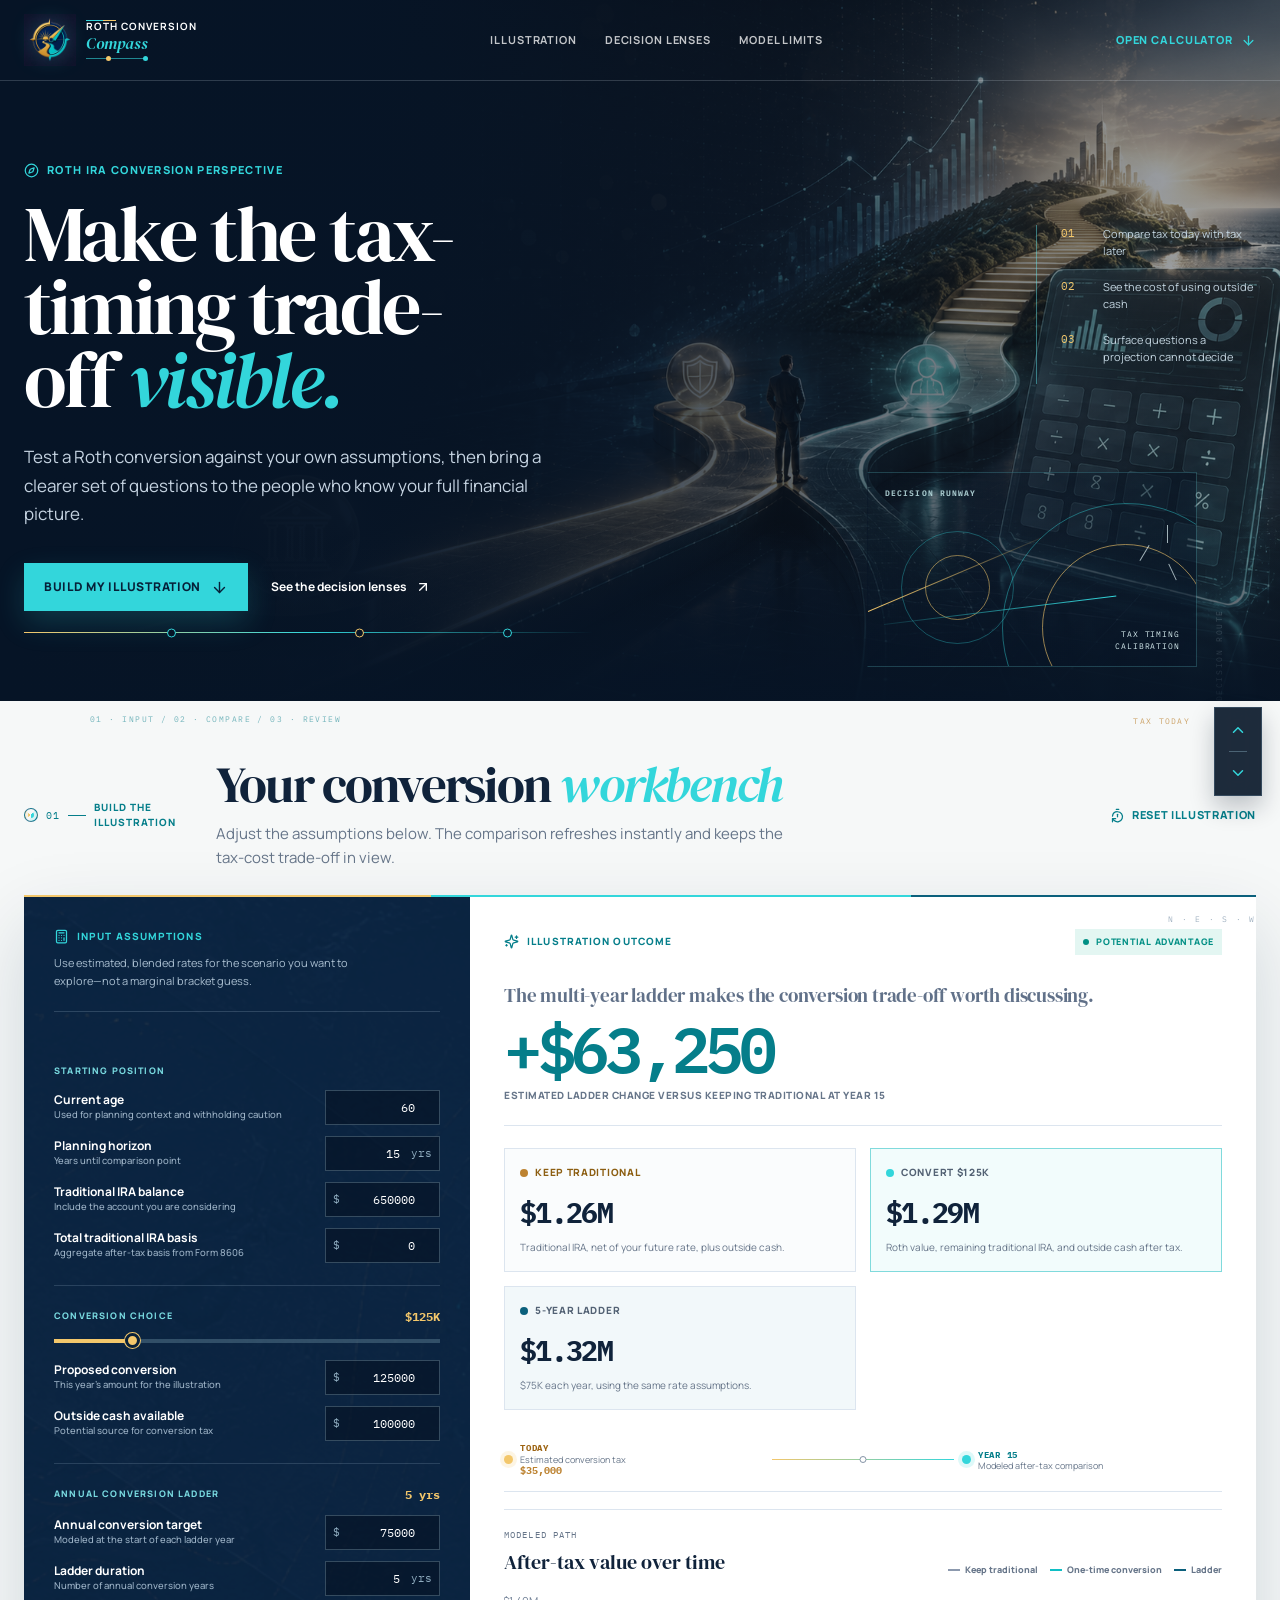
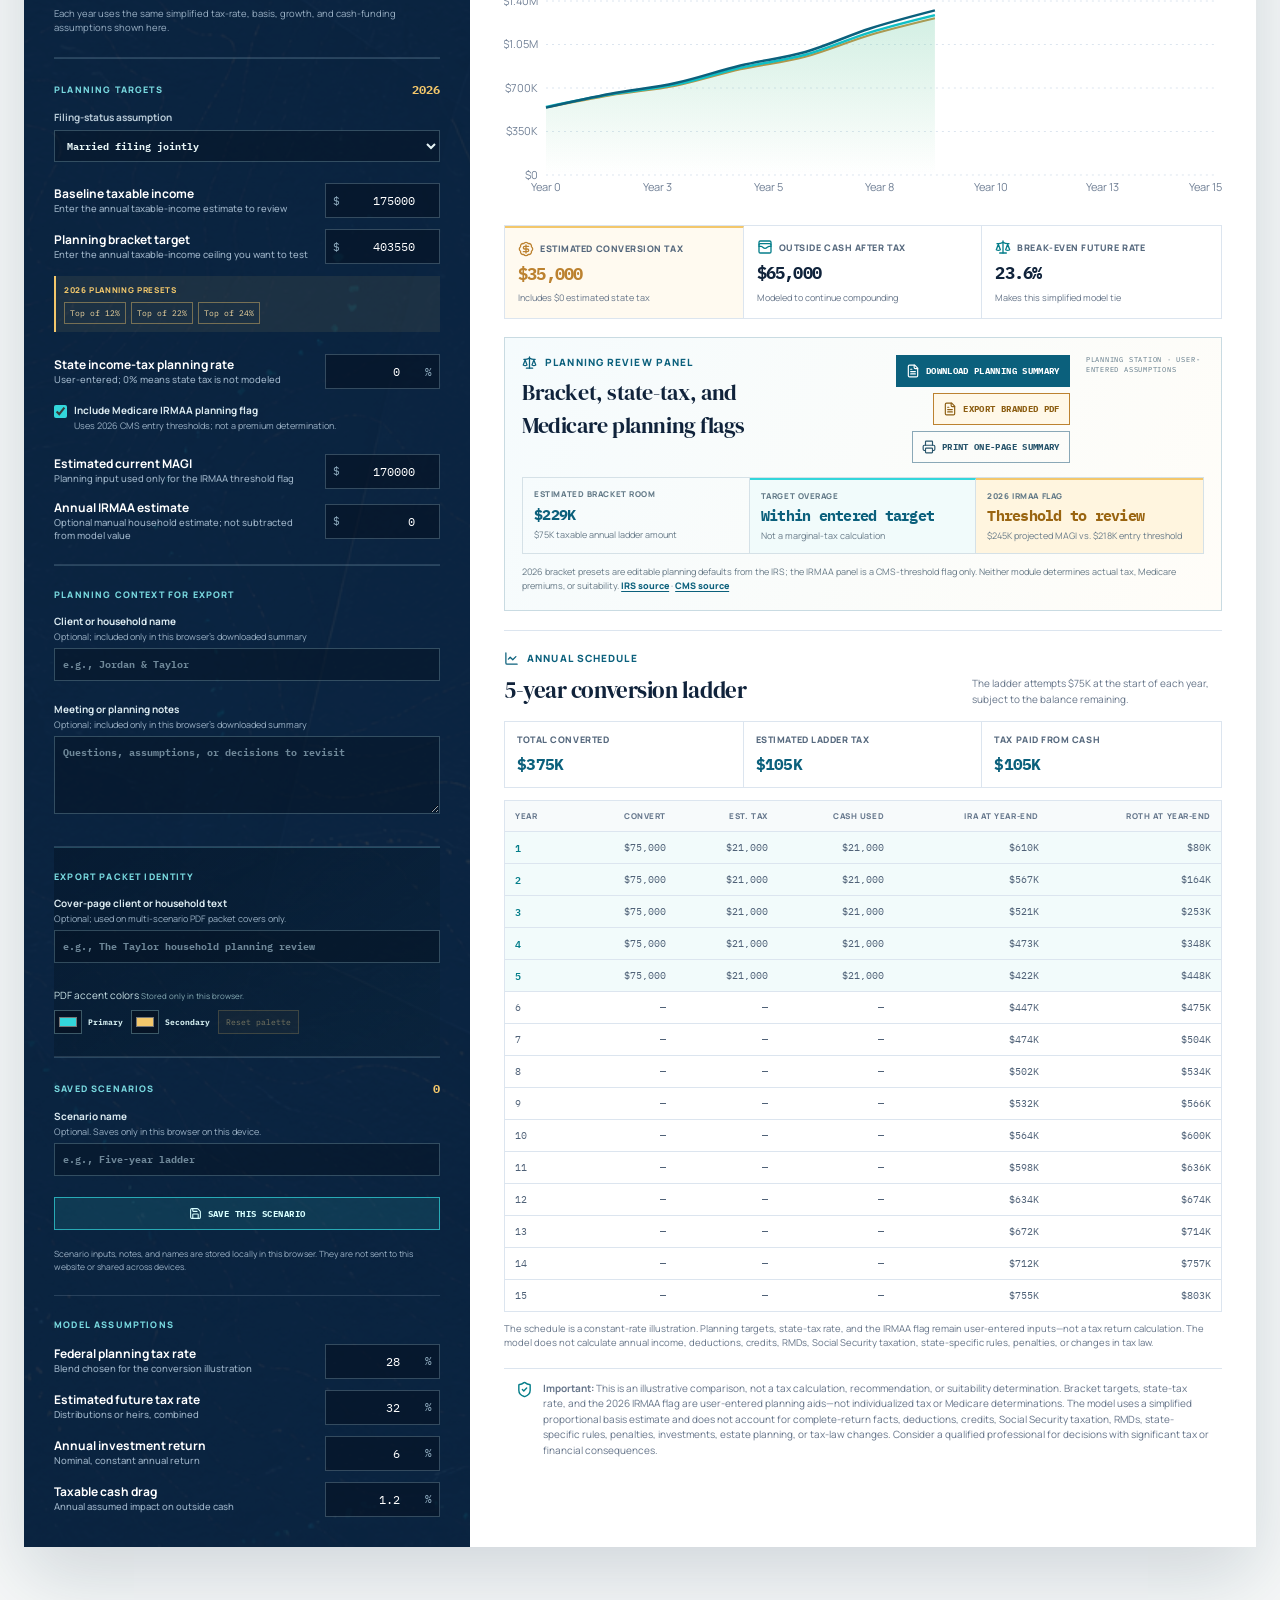
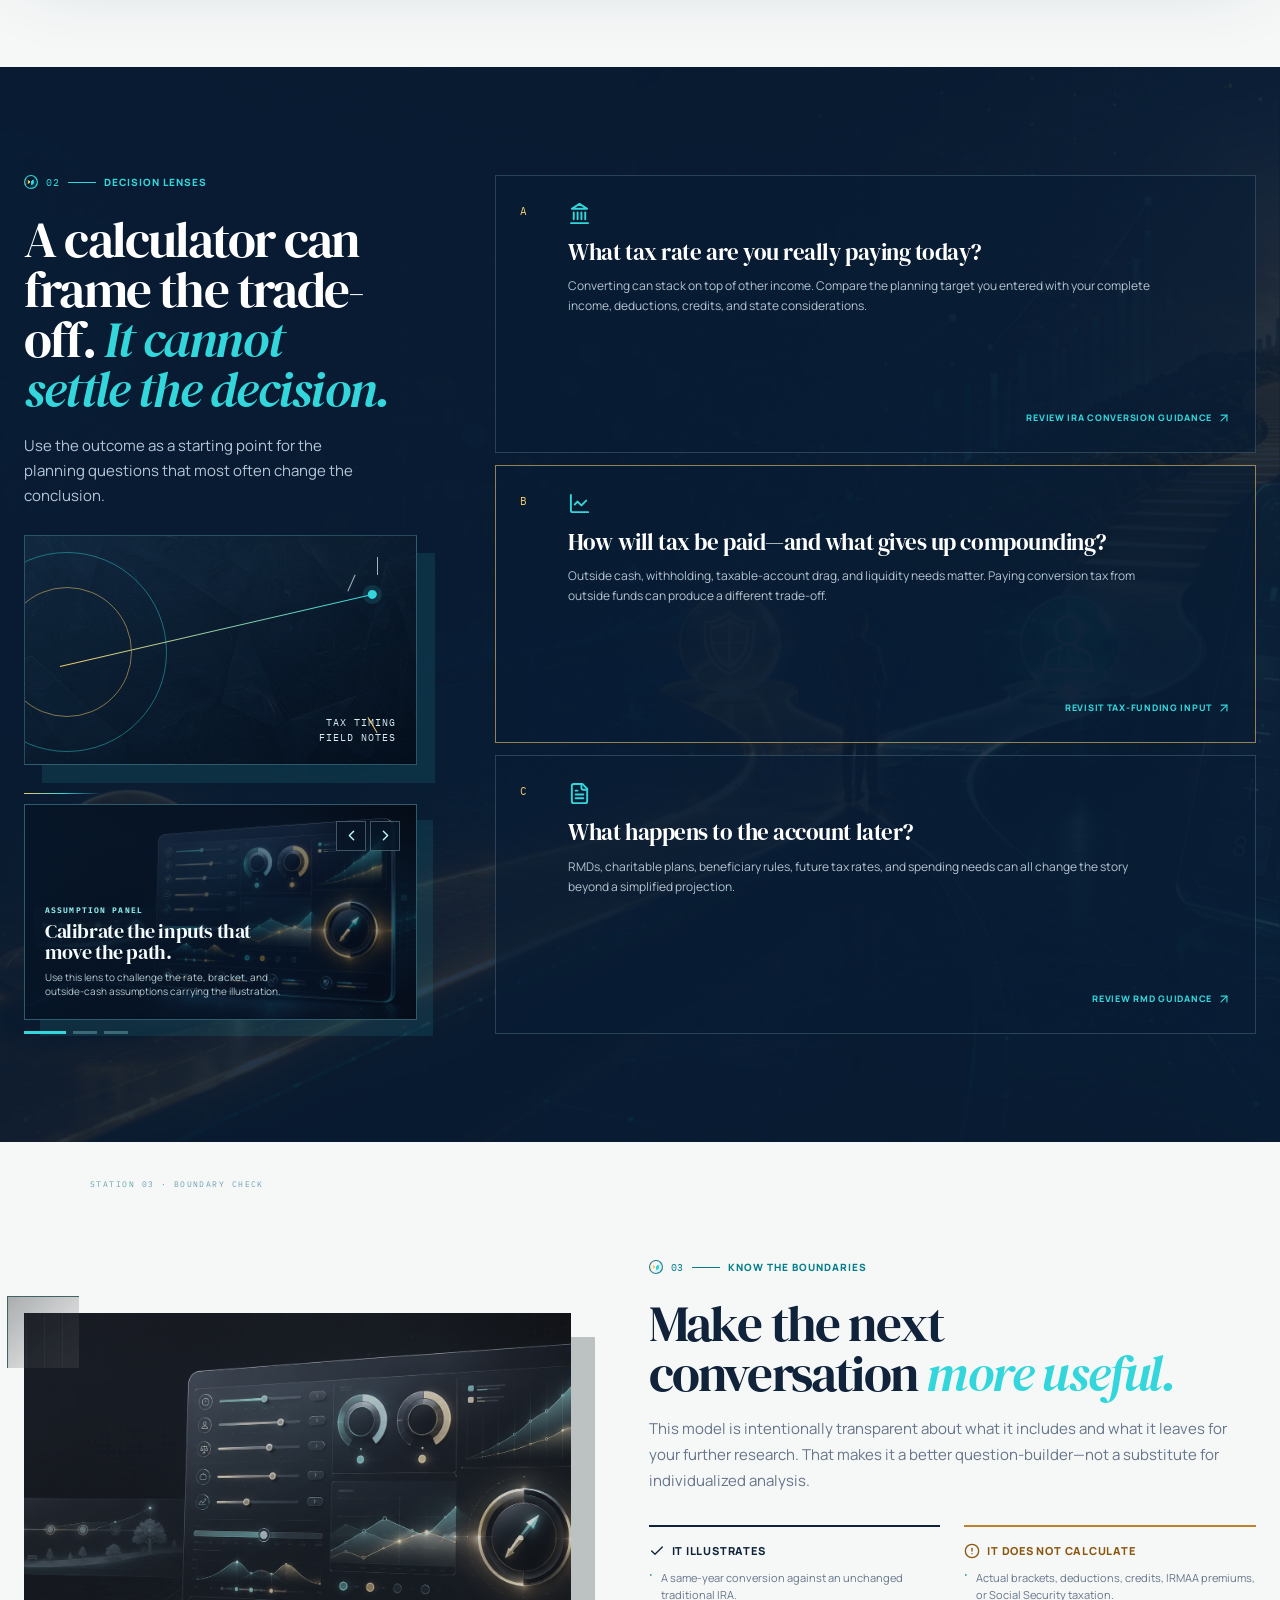
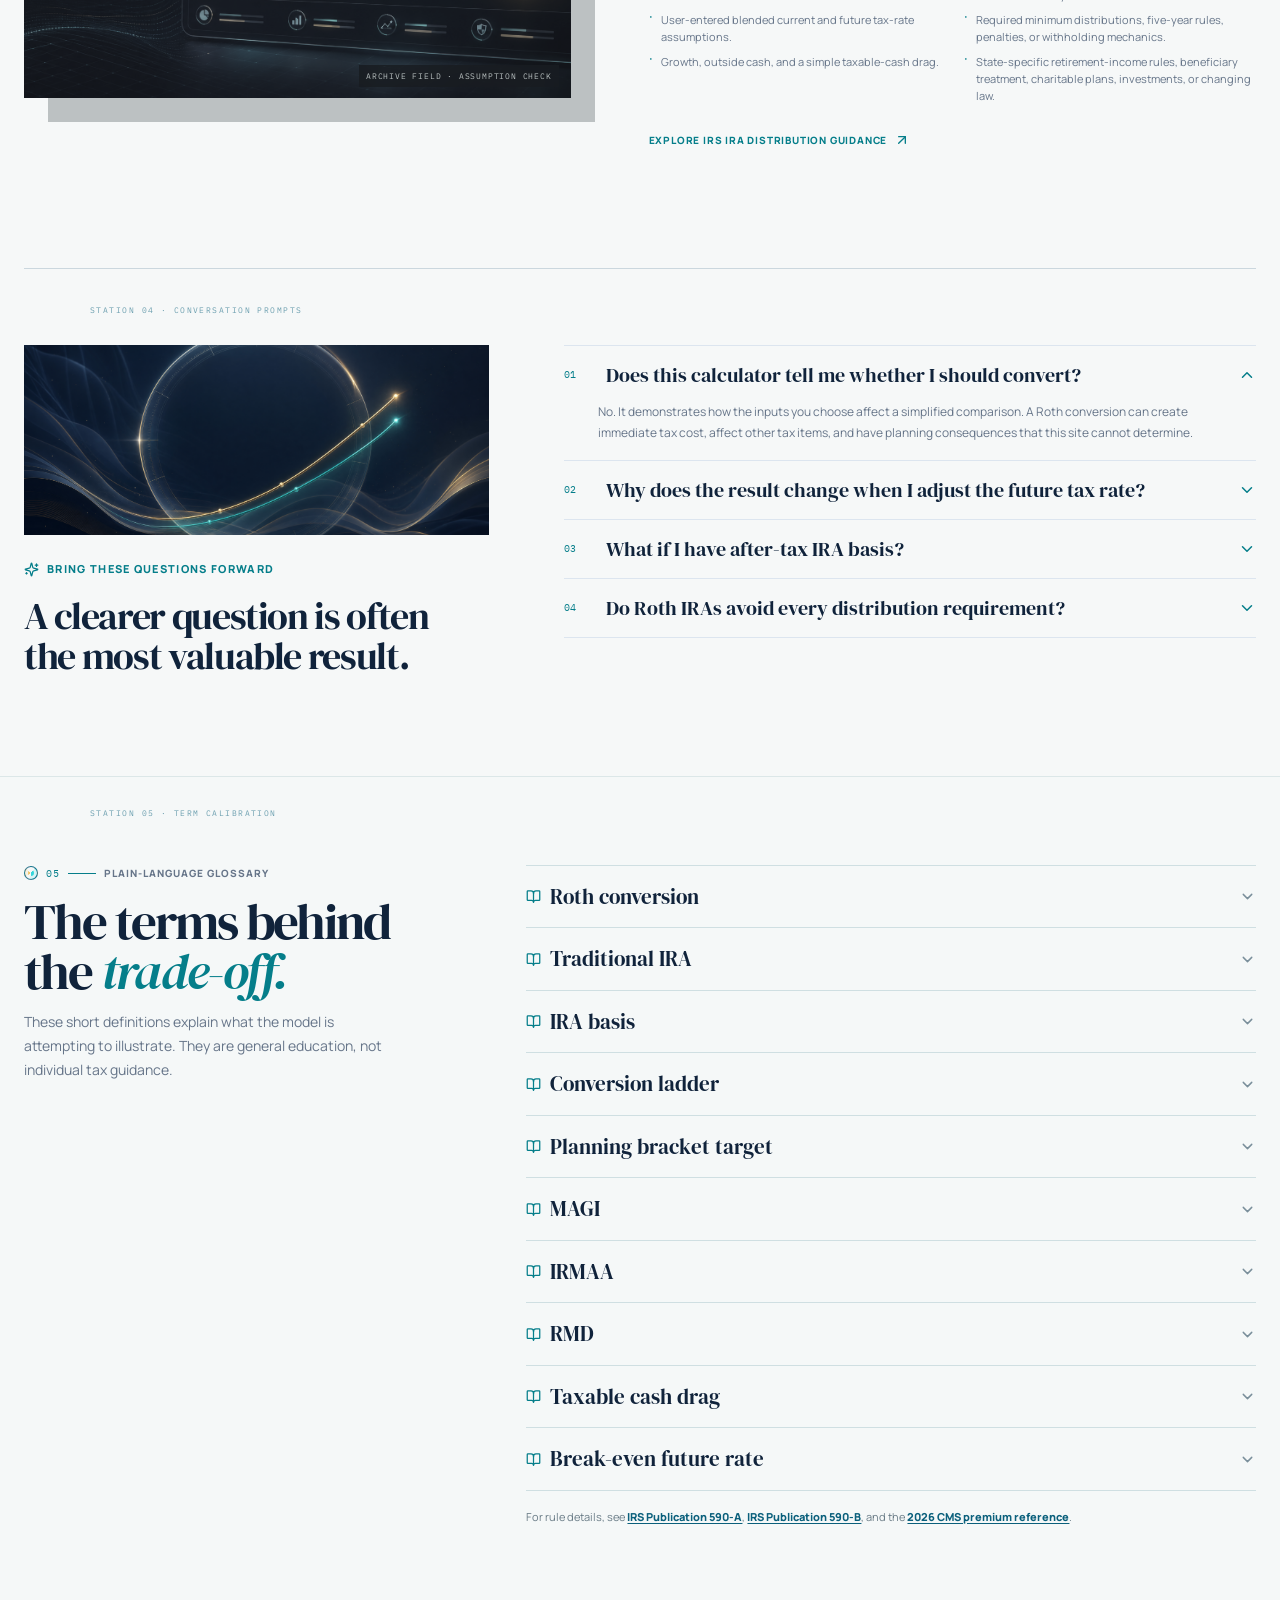
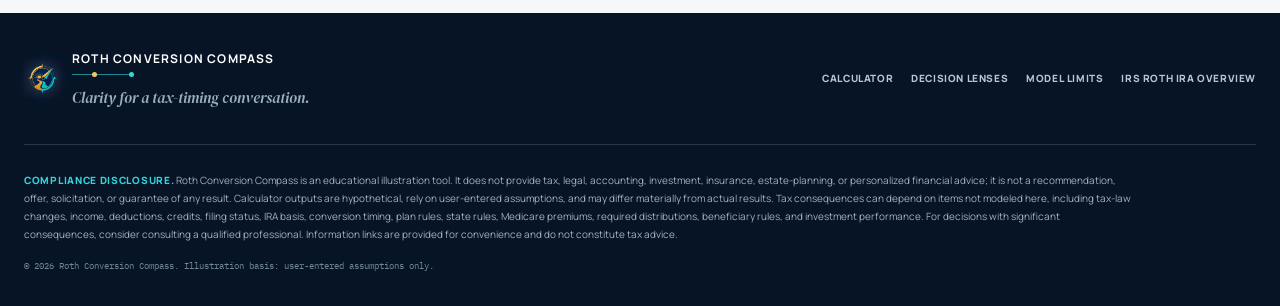
==== commit c6e84da0: "Add Roth gallery presets and comparison table" ====
--- a/roth/index.html
+++ b/roth/index.html
@@ -8,8 +8,8 @@
     <link rel="preconnect" href="https://fonts.googleapis.com" />
     <link rel="preconnect" href="https://fonts.gstatic.com" crossorigin />
     <link href="https://fonts.googleapis.com/css2?family=DM+Serif+Display:ital@0;1&family=IBM+Plex+Mono:wght@400;500;600&family=Manrope:wght@400;500;600;700;800&display=swap" rel="stylesheet" />
-    <script type="module" crossorigin src="/roth/assets/index-CZsvmHBL.js"></script>
-    <link rel="stylesheet" crossorigin href="/roth/assets/index-DG5DhndU.css">
+    <script type="module" crossorigin src="/roth/assets/index-fQstwrTT.js"></script>
+    <link rel="stylesheet" crossorigin href="/roth/assets/index-CTeK0FJS.css">
     <script src="/__manus__/debug-collector.js" defer></script>
   </head>
   <body>
--- a/roth/assets/index-CTeK0FJS.css
+++ b/roth/assets/index-CTeK0FJS.css
@@ -0,0 +1 @@
+.brand-route,.footer-route{position:relative;display:block;width:62px;height:8px;margin-top:7px;border-top:1px solid rgba(51,214,219,.6)}.brand-route i,.brand-route b,.footer-route i,.footer-route b{position:absolute;top:-3px;display:block;width:5px;height:5px;border-radius:50%}.brand-route i,.footer-route i{left:20px;background:var(--gold)}.brand-route b,.footer-route b{right:0;background:var(--cyan)}.footer-route{margin-top:5px}@media (min-width: 1360px){body{background:#dfe7ec}.site-shell{position:relative;max-width:1360px;margin:0 auto;box-shadow:0 0 48px #07142624}.shell-inner{width:min(100% - 96px,1100px)}}.scroll-caddy{position:fixed;z-index:30;right:max(18px,calc((100vw - 1360px)/2 + 18px));bottom:104px;display:grid;justify-items:center;gap:6px;padding:7px;border:1px solid rgba(103,139,167,.32);background:#061426e6;box-shadow:0 11px 24px #0714263d;-webkit-backdrop-filter:blur(10px);backdrop-filter:blur(10px)}.scroll-caddy button{display:grid;width:32px;height:30px;place-items:center;border:0;background:transparent;color:var(--cyan);transition:background .16s ease,color .16s ease,transform .16s ease}.scroll-caddy button:hover{background:#33d6db24;color:#e2ffff}.scroll-caddy button:active{transform:scale(.92)}.scroll-caddy>span{width:18px;height:1px;background:#95bfd261}@media (max-width: 680px){.scroll-caddy{right:14px;bottom:92px}}.hero-image{background-image:var(--hero-visual);background-position:72% center;filter:saturate(.48) contrast(.9) brightness(.78)}.hero-shade{background:linear-gradient(90deg,#061426,#061426fa 32%,#061426b8 59%,#06142640)}.hero:before{content:"CALIBRATION · TAX TIMING · DECISION ROUTE";position:absolute;z-index:-1;right:4.3%;bottom:92px;color:#dcf1f56b;font-family:IBM Plex Mono,monospace;font-size:8px;letter-spacing:.2em;transform:rotate(-90deg);transform-origin:right bottom}.hero-instrument{position:absolute;right:6.5%;bottom:34px;width:330px;height:195px;border:1px solid rgba(104,209,216,.24);border-left-color:transparent;background:linear-gradient(130deg,#07142614,#0714269e);overflow:hidden;pointer-events:none}.hero-instrument:before{content:"";position:absolute;right:-56px;bottom:-87px;width:250px;height:250px;border:1px solid rgba(51,214,219,.42);border-radius:50%}.hero-instrument:after{content:"";position:absolute;right:-13px;bottom:-45px;width:167px;height:167px;border:1px solid rgba(243,199,107,.6);border-radius:50%}.instrument-label{position:absolute;top:14px;left:17px;color:#cdf3f5c7;font-family:IBM Plex Mono,monospace;font-size:8px;font-weight:700;letter-spacing:.14em;text-transform:uppercase}.instrument-ring-one,.instrument-ring-two{position:absolute;display:block;border-radius:50%}.instrument-ring-one{top:58px;left:33px;width:113px;height:113px;border:1px solid rgba(51,214,219,.32)}.instrument-ring-two{top:82px;left:57px;width:65px;height:65px;border:1px solid rgba(243,199,107,.54)}.instrument-tax-arc,.instrument-roth-arc{position:absolute;display:block;height:1px;transform-origin:left center}.instrument-tax-arc{z-index:1;top:138px;left:0;width:188px;background:linear-gradient(90deg,var(--gold),rgba(243,199,107,.1));transform:rotate(-23deg)}.instrument-roth-arc{z-index:1;top:151px;left:16px;width:234px;background:linear-gradient(90deg,rgba(51,214,219,.12),var(--cyan));transform:rotate(-7deg)}.instrument-tick{position:absolute;z-index:2;display:block;width:1px;height:14px;background:#e1f6f7b3}.tick-n{right:28px;top:52px}.tick-e{right:51px;top:71px;transform:rotate(31deg)}.tick-s{right:23px;top:90px;background:var(--gold);transform:rotate(-25deg)}.hero-instrument em{position:absolute;z-index:3;right:16px;bottom:14px;color:#d4eaed;font-family:IBM Plex Mono,monospace;font-size:8px;font-style:normal;letter-spacing:.11em;line-height:1.55;text-align:right;text-transform:uppercase}.conversion-slider{background:linear-gradient(90deg,var(--cyan) 0 var(--slider-progress),rgba(164,207,220,.25) var(--slider-progress) 100%)}.conversion-slider::-webkit-slider-thumb{background:var(--cyan);box-shadow:0 0 0 1px var(--cyan)}.conversion-slider::-moz-range-thumb{background:var(--cyan);box-shadow:0 0 0 1px var(--cyan)}.baseline-card .outcome-label i{background:var(--gold-deep)}.tax-timing-ruler{display:grid;grid-template-columns:minmax(130px,1fr) minmax(70px,.7fr) minmax(130px,1fr);align-items:center;gap:8px;margin:-2px 0 17px;padding:12px 0 14px;border-bottom:1px solid var(--line)}.ruler-point{display:flex;align-items:center;gap:7px}.ruler-point>i{width:9px;height:9px;flex:none;border-radius:50%}.tax-point>i{background:var(--gold);box-shadow:0 0 0 4px #f3c76b2e}.outcome-point>i{background:var(--cyan);box-shadow:0 0 0 4px #33d6db29}.ruler-point span{display:grid;color:var(--muted);font-size:9px;line-height:1.25}.ruler-point b{color:var(--ink);font-family:IBM Plex Mono,monospace;font-size:9px;letter-spacing:.08em;text-transform:uppercase}.ruler-point strong{color:var(--gold-deep);font-family:IBM Plex Mono,monospace;font-size:10px}.ruler-line{position:relative;height:1px;background:linear-gradient(90deg,var(--gold),var(--cyan))}.ruler-line i{position:absolute;top:-3px;left:50%;width:7px;height:7px;border:1px solid #8594a7;border-radius:50%;background:#fff;transform:translate(-50%)}.chart-shell:before{content:"N · E · S · W";position:absolute;top:18px;right:0;color:#a4b4c3;font-family:IBM Plex Mono,monospace;font-size:8px;letter-spacing:.22em}.chart-key i{background:var(--gold-deep)}.tax-detail-grid .tax-cost-stat{background:#fffaf0}.tax-detail-grid .tax-cost-stat svg,.tax-detail-grid .tax-cost-stat strong{color:var(--gold-deep)}.ladder-input-note{margin:0;color:#9bb1c5;font-size:9.5px;line-height:1.5}.advisor-input-group{border-top:1px solid rgba(151,195,210,.22)}.advisor-select{display:grid;gap:5px;margin-bottom:10px;color:#b6c8d5;font-size:10px;font-weight:700}.advisor-select select{width:100%;height:32px;border:1px solid rgba(151,195,210,.3);border-radius:0;background:#030f1e6b;color:#e7f5f6;font-family:IBM Plex Mono,monospace;font-size:10px;padding:0 8px}.advisor-select select:focus{outline:1px solid var(--cyan);outline-offset:2px}.bracket-presets{margin:1px 0 11px;padding:8px;border-left:2px solid var(--gold);background:#f3c76b14}.bracket-presets>span{display:block;margin-bottom:6px;color:#f0c66b;font-size:8px;font-weight:900;letter-spacing:.08em;text-transform:uppercase}.bracket-presets>div{display:flex;flex-wrap:wrap;gap:5px}.bracket-presets button{border:1px solid rgba(243,199,107,.42);border-radius:0;background:transparent;color:#eed59e;font-family:IBM Plex Mono,monospace;font-size:8px;padding:4px 5px;transition:background .16s ease,color .16s ease}.bracket-presets button:hover{background:#f3c76b33;color:#fff9e7}.advisor-toggle{display:flex;align-items:flex-start;gap:7px;margin:3px 0 10px;color:#dbeaf0;cursor:pointer}.advisor-toggle input{width:13px;height:13px;margin-top:2px;accent-color:var(--cyan)}.advisor-toggle b{display:block;color:#dbeaf0;font-size:10px}.advisor-toggle small{display:block;margin-top:2px;color:#9bb1c5;font-size:9px;line-height:1.4}.context-input-group{border-top:1px solid rgba(151,195,210,.22)}.text-field{display:grid;gap:5px;margin-bottom:10px;color:#dbeaf0;font-size:10px;font-weight:700}.text-field small{display:block;margin-top:2px;color:#9bb1c5;font-size:9px;font-weight:400;line-height:1.35}.text-field input,.text-field textarea{width:100%;border:1px solid rgba(151,195,210,.3);border-radius:0;background:#030f1e6b;color:#e7f5f6;font-family:IBM Plex Mono,monospace;font-size:10px;padding:8px;resize:vertical}.text-field input:focus,.text-field textarea:focus{outline:1px solid var(--cyan);outline-offset:2px}.text-field input::placeholder,.text-field textarea::placeholder{color:#6e8798}.scenario-input-group{border-top:1px solid rgba(151,195,210,.22)}.scenario-save{display:inline-flex;align-items:center;justify-content:center;gap:6px;width:100%;border:1px solid rgba(51,214,219,.72);border-radius:0;background:#33d6db1f;color:#d7ffff;font-family:IBM Plex Mono,monospace;font-size:9px;font-weight:800;letter-spacing:.05em;padding:9px;text-transform:uppercase;transition:background .16s ease,transform .16s ease}.scenario-save:hover{background:#33d6db38}.scenario-save:active{transform:scale(.98)}.scenario-privacy{margin:7px 0 0;color:#9bb1c5;font-size:8.5px;line-height:1.45}.scenario-list{display:grid;gap:5px;margin-top:9px}.scenario-row{display:grid;grid-template-columns:1fr 30px;border:1px solid rgba(151,195,210,.22);background:#030f1e40}.scenario-row button:first-child{display:flex;min-width:0;align-items:baseline;justify-content:space-between;gap:8px;border:0;background:transparent;color:#def8f9;padding:7px;text-align:left}.scenario-row button:first-child span{overflow:hidden;font-family:IBM Plex Mono,monospace;font-size:9px;text-overflow:ellipsis;white-space:nowrap}.scenario-row button:first-child small{flex:none;color:#8ca7b8;font-size:8px}.scenario-row button:last-child{display:grid;place-items:center;border:0;border-left:1px solid rgba(151,195,210,.22);background:transparent;color:#e0b86a}.scenario-compare-note{display:flex;align-items:center;gap:6px;margin:8px 0 0;color:#a7cbd4;font-size:8.5px;line-height:1.4}.scenario-row-wrap{border:1px solid rgba(151,195,210,.22);background:#030f1e40}.scenario-row{display:grid;grid-template-columns:minmax(0,1fr) repeat(4,30px);border:0;background:transparent}.scenario-row button:not(:first-child){display:grid;place-items:center;border:0;border-left:1px solid rgba(151,195,210,.22);background:transparent}.scenario-row .scenario-compare-toggle{color:#8fcfd5}.scenario-row .scenario-compare-toggle:hover{background:#33d6db1f;color:#dfffff}.scenario-row .scenario-compare-toggle.is-selected{background:#33d6db2e;color:var(--cyan)}.scenario-row .scenario-row-action{color:#a8c3d2}.scenario-row .scenario-row-action:hover{color:#effdff;background:#97c3d21f}.scenario-row button:last-child{color:#e0b86a}.scenario-row button:last-child:hover{background:#f3c76b1f}.scenario-rename-editor{display:grid;grid-template-columns:minmax(0,1fr) 30px 30px;border-top:1px solid rgba(151,195,210,.22)}.scenario-rename-editor input{min-width:0;border:0;background:#ffffff14;color:#effdff;font-family:IBM Plex Mono,monospace;font-size:9px;padding:8px;outline:none}.scenario-rename-editor input:focus{box-shadow:inset 0 0 0 1px var(--cyan)}.scenario-rename-editor button{display:grid;place-items:center;border:0;border-left:1px solid rgba(151,195,210,.22);background:transparent;color:var(--cyan)}.scenario-rename-editor button:last-child{color:#d3e5e9}.comparison-grid{grid-template-columns:repeat(3,1fr)}.baseline-card{border-color:#e4c486;background:#fffaf0}.baseline-card .outcome-label{color:#8c5e12}.ladder-card{border-color:#9dc7d6;background:#f2f8fa}.ladder-card .outcome-label i,.chart-key .key-ladder{background:#0b607c}.ladder-results{margin-top:19px;padding:20px 0 0;border-top:1px solid var(--line)}.ladder-results-head{display:flex;align-items:flex-end;justify-content:space-between;gap:22px}.ladder-results-head .panel-kicker{color:#0b607c}.ladder-results-head h3{margin:7px 0 0;color:var(--ink);font-family:"DM Serif Display",Georgia,serif;font-size:23px;font-weight:400;letter-spacing:-.02em}.ladder-results-head p{max-width:250px;margin:0;color:var(--muted);font-size:10px;line-height:1.55}.ladder-summary-grid{display:grid;grid-template-columns:repeat(3,1fr);margin-top:14px;border:1px solid var(--line)}.ladder-summary-grid article{display:grid;gap:5px;padding:11px 12px;border-right:1px solid var(--line)}.ladder-summary-grid article:last-child{border-right:0}.ladder-summary-grid span{color:#55687d;font-size:9px;font-weight:900;letter-spacing:.06em;text-transform:uppercase}.ladder-summary-grid strong{color:#0b607c;font-family:IBM Plex Mono,monospace;font-size:16px;letter-spacing:-.05em}.ladder-table-wrap{overflow-x:auto;margin-top:12px;border:1px solid var(--line)}.ladder-table-wrap table{width:100%;border-collapse:collapse;font-size:10px;white-space:nowrap}.ladder-table-wrap th{padding:9px 10px;color:#68798e;background:#f7fafb;font-size:8px;font-weight:900;letter-spacing:.07em;text-align:right;text-transform:uppercase}.ladder-table-wrap th:first-child,.ladder-table-wrap td:first-child{text-align:left}.ladder-table-wrap td{padding:8px 10px;border-top:1px solid var(--line);color:#506278;font-family:IBM Plex Mono,monospace;text-align:right}.ladder-table-wrap .ladder-active-row{background:#f2fbfb}.ladder-table-wrap .ladder-active-row td:first-child{color:var(--cyan-ink);font-weight:600}.ladder-shortfall{display:flex;align-items:flex-start;gap:7px;margin-top:10px;padding:9px 10px;border-left:3px solid var(--gold-deep);background:#fff8e8;color:#6c501a;font-size:9.5px;line-height:1.5}.ladder-shortfall svg{flex:none;color:var(--gold-deep)}.ladder-limit{margin:10px 0 0;color:var(--muted);font-size:9.5px;line-height:1.55}.advisor-review{margin-top:18px;padding:17px;border:1px solid #c9dbe2;background:linear-gradient(115deg,#f5fbfd,#fffdf8)}.advisor-review-head{display:flex;align-items:flex-start;justify-content:space-between;gap:16px}.advisor-review-head .panel-kicker{color:#0b607c}.advisor-review h3{margin:6px 0 0;color:var(--ink);font-family:"DM Serif Display",Georgia,serif;font-size:22px;font-weight:400;letter-spacing:-.02em}.export-summary{display:inline-flex;flex:none;align-items:center;gap:6px;border:1px solid #0b607c;border-radius:0;background:#0b607c;color:#fff;font-family:IBM Plex Mono,monospace;font-size:9px;font-weight:800;letter-spacing:.04em;padding:8px 9px;text-transform:uppercase;transition:background .16s ease,transform .16s ease}.export-summary:hover{background:#063d51}.export-summary:active{transform:scale(.97)}.scenario-comparison{margin-top:18px;padding:18px;border:1px solid #c4d9df;background:#f8fcfc}.scenario-comparison-head{display:flex;align-items:flex-start;justify-content:space-between;gap:16px}.scenario-comparison-head .panel-kicker{color:#0b607c}.scenario-comparison-head h3{margin:6px 0 0;color:var(--ink);font-family:"DM Serif Display",Georgia,serif;font-size:22px;font-weight:400;letter-spacing:-.02em}.scenario-comparison-head>span{padding:5px 7px;border:1px solid #bfdbe0;color:#0b607c;font-family:IBM Plex Mono,monospace;font-size:9px;font-weight:700}.scenario-comparison-empty{margin:13px 0 0;color:#697e89;font-size:11px;line-height:1.55}.scenario-comparison-grid{display:grid;gap:10px;margin-top:15px}.scenario-comparison-card{min-width:0;border:1px solid #d5e3e7;background:#fff}.scenario-comparison-card header{display:flex;min-width:0;align-items:baseline;justify-content:space-between;gap:7px;padding:10px 11px;border-bottom:2px solid var(--cyan);background:#f1fbfb}.scenario-comparison-card header span{overflow:hidden;color:#0b607c;font-family:IBM Plex Mono,monospace;font-size:10px;font-weight:800;text-overflow:ellipsis;white-space:nowrap}.scenario-comparison-card header small{flex:none;color:#728895;font-size:8px}.scenario-comparison-card dl{margin:0;padding:3px 11px 9px}.scenario-comparison-card dl>div{display:grid;grid-template-columns:1fr auto;gap:8px;padding:8px 0;border-bottom:1px solid #e4ecee}.scenario-comparison-card dl>div:last-child{border-bottom:0}.scenario-comparison-card dt{color:#647985;font-size:8.5px;line-height:1.35}.scenario-comparison-card dd{margin:0;color:#18384b;font-family:IBM Plex Mono,monospace;font-size:10px;font-weight:700;text-align:right}.scenario-comparison-card .gold-row dd{color:#a66a14}.scenario-comparison-card .outcome-row dd{color:#0b607c}.scenario-comparison-card .positive-row dd{color:#008f84}.scenario-comparison-card .caution-row dd{color:#a66a14}.scenario-comparison-card>button{width:100%;border:0;border-top:1px solid #d5e3e7;background:#fff;color:#0b607c;font-family:IBM Plex Mono,monospace;font-size:8px;font-weight:800;letter-spacing:.05em;padding:8px;text-transform:uppercase}.scenario-comparison-card>button:hover{background:#e7f5f6}.scenario-note-editor{display:grid;gap:6px;padding:9px 10px;border-top:1px solid rgba(92,164,171,.28);background:#0d374c29}.scenario-note-editor>span{color:#83cfd1;font-family:IBM Plex Mono,monospace;font-size:8px;font-weight:800;letter-spacing:.06em;text-transform:uppercase}.scenario-note-editor textarea{width:100%;resize:vertical;border:1px solid rgba(133,198,204,.36);background:#0416269e;color:#e6f7f8;font:11px/1.45 Manrope,sans-serif;padding:8px}.scenario-row-action.is-active{border-color:#33d6dbb3;background:#33d6db29;color:#c9ffff}.scenario-comparison-actions{display:flex;flex-wrap:wrap;justify-content:flex-end;gap:6px;max-width:52%}.scenario-comparison-actions>span,.scenario-comparison-actions>button{display:inline-flex;align-items:center;gap:5px;min-height:29px;border:1px solid #bfdbe0;background:#fff;color:#0b607c;font-family:IBM Plex Mono,monospace;font-size:8px;font-weight:800;letter-spacing:.035em;padding:6px 7px;text-transform:uppercase}.scenario-comparison-actions>button:disabled{cursor:not-allowed;opacity:.45}.scenario-comparison-actions>button:not(:disabled):hover,.share-return-button:hover{background:#e6f5f6}.scenario-comparison-actions .share-readonly-state{border-color:#d4b279;background:#fff8e8;color:#8c5e12}.shared-comparison-notice,.share-message{display:flex;align-items:flex-start;gap:7px;margin:11px 0 0;border-left:3px solid #0b607c;background:#edf8f8;color:#446472;font-size:10px;line-height:1.5;padding:9px 10px}.shared-comparison-notice{border-left-color:#c68b31;background:#fffaf0}.scenario-comparison-note{display:flex;align-items:flex-start;gap:5px;margin:0;border-top:1px solid #e4ecee;color:#5d7480;font-size:9px;line-height:1.45;padding:8px 11px;white-space:pre-wrap}.scenario-overlay{margin-top:14px;padding:14px;border:1px solid #d1e3e6;background:#fff}.scenario-overlay-head{display:flex;align-items:flex-start;justify-content:space-between;gap:14px}.scenario-overlay-head .panel-kicker{color:#0b607c}.scenario-overlay-head h4{margin:5px 0 0;color:var(--ink);font-family:"DM Serif Display",Georgia,serif;font-size:18px;font-weight:400;letter-spacing:-.015em}.scenario-overlay-key{display:flex;flex-wrap:wrap;justify-content:flex-end;gap:7px 12px;max-width:55%}.scenario-overlay-key span{display:inline-flex;align-items:center;gap:5px;color:#526b78;font-family:IBM Plex Mono,monospace;font-size:8px}.scenario-overlay-key i{display:inline-block;width:14px;height:2px}.scenario-overlay-chart{height:235px;margin-top:10px}.scenario-overlay>p,.scenario-overlay-hint{margin:8px 0 0;color:#718690;font-size:10px;line-height:1.45}.scenario-overlay-hint{padding:11px 0 0}.summary-actions{display:flex;flex-wrap:wrap;justify-content:flex-end;gap:6px}.print-summary-button{display:inline-flex;align-items:center;gap:6px;border:1px solid #8aa8b7;border-radius:0;background:transparent;color:#27546b;font-family:IBM Plex Mono,monospace;font-size:9px;font-weight:800;letter-spacing:.04em;padding:8px 9px;text-transform:uppercase;transition:background .16s ease}.print-summary-button:hover{background:#e7f3f6}.pdf-summary-button{display:inline-flex;align-items:center;gap:6px;border:1px solid #bc8230;border-radius:0;background:#fff8e8;color:#8c5e12;font-family:IBM Plex Mono,monospace;font-size:9px;font-weight:800;letter-spacing:.04em;padding:8px 9px;text-transform:uppercase;transition:background .16s ease,transform .16s ease}.pdf-summary-button:hover{background:#fbe6b8}.pdf-summary-button:active{transform:scale(.97)}.advisor-review-grid{display:grid;grid-template-columns:repeat(3,1fr);margin-top:14px;border:1px solid #d5e1e7}.advisor-review-grid article{display:grid;gap:5px;min-height:75px;padding:10px 11px;border-right:1px solid #d5e1e7}.advisor-review-grid article:last-child{border-right:0}.advisor-review-grid span{color:#637a88;font-size:8px;font-weight:900;letter-spacing:.07em;text-transform:uppercase}.advisor-review-grid strong{color:#0b607c;font-family:IBM Plex Mono,monospace;font-size:15px;line-height:1.15;letter-spacing:-.05em}.advisor-review-grid small{color:#687b89;font-size:9px;line-height:1.4}.advisor-review-grid .flagged{background:#fff5df}.advisor-review-grid .flagged strong{color:#9a6511}.advisor-review-grid .clear{background:#f1fbfb}.advisor-review>p{margin:11px 0 0;color:#667986;font-size:9px;line-height:1.55}.advisor-review>p a{color:#0b607c;font-weight:800;text-decoration:underline;text-underline-offset:2px}.calculator-section:before{content:"01 · INPUT / 02 · COMPARE / 03 · REVIEW";position:absolute;top:12px;left:max(24px,calc((100% - 1100px)/2));color:#077e8a8c;font-family:IBM Plex Mono,monospace;font-size:8px;letter-spacing:.18em}.calculator-workbench{position:relative}.calculator-workbench:after{content:"";position:absolute;z-index:4;top:0;left:0;width:100%;height:2px;background:linear-gradient(90deg,var(--gold) 0 33%,var(--cyan) 33% 72%,#0b607c 72% 100%)}.calculator-section:after{content:"TAX TODAY";position:absolute;right:max(24px,calc((100% - 1100px)/2));top:14px;color:#bc8230b8;font-family:IBM Plex Mono,monospace;font-size:8px;letter-spacing:.16em}.lens-section:after{content:"";position:absolute;left:8%;bottom:-1px;width:min(420px,38%);height:1px;background:linear-gradient(90deg,var(--gold),var(--cyan))}.model-photo{filter:saturate(.36) contrast(.88) brightness(.88)}.model-photo:after{content:"ARCHIVE FIELD · ASSUMPTION CHECK";position:absolute;right:12px;bottom:11px;padding:5px 7px;background:#061426d6;color:#cde8e9;font-family:IBM Plex Mono,monospace;font-size:8px;letter-spacing:.1em}.model-photo:before{content:"";position:absolute;inset:0;pointer-events:none;background:linear-gradient(135deg,#06142657,#f8f6ee1a),repeating-linear-gradient(90deg,rgba(222,238,237,.06) 0 1px,transparent 1px 18px)}.model-section,.faq-section{position:relative}.model-section:before,.faq-section:before{position:absolute;left:max(18px,calc((100% - 1100px)/2));top:36px;color:#0b607c94;font-family:IBM Plex Mono,monospace;font-size:8px;letter-spacing:.18em}.model-section:before{content:"STATION 03 · BOUNDARY CHECK"}.faq-section:before{content:"STATION 04 · CONVERSATION PROMPTS"}.baseline-card{border-top:3px solid var(--gold)}.tax-cost-stat,.advisor-review-grid .flagged{border-top:2px solid var(--gold)}.advisor-review-grid .clear{border-top:2px solid var(--cyan)}.advisor-review-head:after{content:"PLANNING STATION · USER-ENTERED ASSUMPTIONS";align-self:flex-start;margin-left:auto;color:#607988;font-family:IBM Plex Mono,monospace;font-size:7px;letter-spacing:.11em}.brand img,.footer-brand img{filter:drop-shadow(0 0 7px rgba(51,214,219,.32))}.glossary-section{padding:88px 0;background:#f5f8f8;border-top:1px solid #dce7e8}.glossary-layout{display:grid;grid-template-columns:.74fr 1.26fr;gap:74px}.glossary-intro h2{margin:14px 0;color:var(--ink);font-family:"DM Serif Display",Georgia,serif;font-size:clamp(34px,4vw,57px);font-weight:400;line-height:.98;letter-spacing:-.04em}.glossary-intro h2 i{color:var(--cyan-ink)}.glossary-intro p{max-width:360px;color:var(--muted);font-size:14px;line-height:1.7}.glossary-list{border-top:1px solid #cfdfe2}.glossary-item{border-bottom:1px solid #cfdfe2}.glossary-item button{display:flex;width:100%;align-items:center;justify-content:space-between;gap:18px;border:0;background:transparent;color:var(--ink);font-family:"DM Serif Display",Georgia,serif;font-size:21px;padding:15px 0;text-align:left}.glossary-item button span{display:flex;align-items:center;gap:9px}.glossary-item button svg:first-child{color:var(--cyan-ink)}.glossary-item button>svg{color:#7a8f9b}.glossary-item p{max-width:690px;margin:-2px 0 16px 24px;color:var(--muted);font-size:13px;line-height:1.65}.glossary-sources{margin:17px 0 0;color:#697b86;font-size:11px;line-height:1.55}.glossary-sources a{color:#0b607c;font-weight:800;text-decoration:underline;text-underline-offset:2px}.glossary-section{position:relative}.glossary-section:before{content:"STATION 05 · TERM CALIBRATION";position:absolute;top:30px;left:max(18px,calc((100% - 1100px)/2));color:#0b607c94;font-family:IBM Plex Mono,monospace;font-size:8px;letter-spacing:.18em}.print-summary{display:none}@media print{@page{size:letter;margin:.42in}body{background:#fff!important;color:#122334!important}.site-shell>:not(main),main>:not(.print-summary){display:none!important}.site-shell,main,.print-summary{display:block!important;max-width:none!important;min-height:0!important;margin:0!important;padding:0!important;box-shadow:none!important}.print-summary{font-family:Arial,sans-serif;color:#122334;page-break-inside:avoid}.print-summary-head{display:flex;align-items:flex-start;justify-content:space-between;gap:20px;border-bottom:2px solid #0b607c;padding-bottom:11px}.print-summary-head span{color:#0b607c;font-size:9px;font-weight:800;letter-spacing:.12em}.print-summary-head h1{margin:4px 0 0;font-family:Georgia,serif;font-size:26px;font-weight:400}.print-summary-head p{margin:0;color:#61727d;font-size:10px}.print-summary-grid,.print-summary-outcomes,.print-summary-columns{display:grid;grid-template-columns:repeat(4,1fr);gap:8px;margin-top:13px}.print-summary-grid div,.print-summary-outcomes article{border:1px solid #cdd9dd;padding:8px}.print-summary-grid span,.print-summary-outcomes span{display:block;color:#61727d;font-size:8px;font-weight:800;letter-spacing:.06em;text-transform:uppercase}.print-summary-grid strong,.print-summary-outcomes strong{display:block;margin-top:4px;font-size:14px}.print-summary-outcomes{grid-template-columns:repeat(3,1fr)}.print-summary-outcomes article:nth-child(1){border-top:3px solid #c68b31}.print-summary-outcomes article:nth-child(2){border-top:3px solid #10bfc5}.print-summary-outcomes article:nth-child(3){border-top:3px solid #0b607c}.print-summary-columns{grid-template-columns:1fr 1fr}.print-summary-columns>div{border-top:1px solid #cdd9dd;padding-top:8px}.print-summary-columns h2{margin:0 0 4px;font-size:11px}.print-summary-columns p,.print-summary-disclaimer{margin:0;color:#4f626d;font-size:9px;line-height:1.48}.print-summary-disclaimer{margin-top:12px;border-top:1px solid #cdd9dd;padding-top:8px}}.navigation-instrument{position:relative;overflow:hidden;height:230px;border:1px solid rgba(116,205,220,.32);background:linear-gradient(145deg,#193b5b8f,#0613247a),var(--detail-visual) center / cover;box-shadow:18px 18px #33d6db1c}.instrument-ring{position:absolute;border:1px solid rgba(51,214,219,.44);border-radius:50%}.ring-one{width:200px;height:200px;top:16px;left:-58px}.ring-two{width:130px;height:130px;top:51px;left:-23px;border-color:#f3c76b85}.instrument-path{position:absolute;top:57%;left:9%;width:83%;height:1px;background:linear-gradient(90deg,var(--gold),var(--cyan));transform:rotate(-13deg);transform-origin:left center}.instrument-path:after{content:"";position:absolute;top:-4px;right:0;width:9px;height:9px;border-radius:50%;background:var(--cyan);box-shadow:0 0 0 5px #33d6db24}.instrument-tick{position:absolute;display:block;width:1px;height:18px;background:#e2f4f7b3}.tick-a{top:21px;right:38px}.tick-b{top:38px;right:64px;transform:rotate(24deg)}.tick-c{bottom:30px;right:43px;transform:rotate(-31deg);background:var(--gold)}.navigation-instrument em{position:absolute;right:20px;bottom:18px;color:#d8ebf0;font-family:IBM Plex Mono,monospace;font-size:10px;font-style:normal;line-height:1.55;text-align:right;text-transform:uppercase;letter-spacing:.1em}@media (max-width: 1000px){.navigation-instrument{grid-row:1 / span 3;grid-column:2;height:100%;min-height:260px}}@media (max-width: 680px){.hero-image{background-position:60% center}.hero-shade{background:linear-gradient(90deg,#061426f5,#061426db 58%,#06142659)}.tax-timing-ruler{grid-template-columns:1fr;gap:9px}.ruler-line{width:68%;margin-left:12px}.navigation-instrument{height:190px;min-height:0;margin-top:28px}.comparison-grid,.ladder-summary-grid{grid-template-columns:1fr}.ladder-summary-grid article{border-right:0;border-bottom:1px solid var(--line)}.ladder-summary-grid article:last-child{border-bottom:0}.ladder-results-head{align-items:flex-start;flex-direction:column;gap:8px}.ladder-results-head p{max-width:100%}.advisor-review{padding:14px}.advisor-review-head{align-items:flex-start;flex-direction:column;gap:10px}.advisor-review-grid{grid-template-columns:1fr}.advisor-review-grid article{border-right:0;border-bottom:1px solid #d5e1e7}.advisor-review-grid article:last-child{border-bottom:0}.summary-actions{justify-content:flex-start}.glossary-section{padding:58px 0}.glossary-layout{grid-template-columns:1fr;gap:30px}.glossary-item button{font-size:18px}.glossary-item p{margin-left:0}.scenario-comparison-grid{grid-template-columns:1fr!important}.scenario-overlay-head{display:block}.scenario-overlay-key{max-width:none;justify-content:flex-start;margin-top:10px}.scenario-overlay-chart{height:210px}.calculator-section:before,.calculator-section:after,.hero:before,.hero-instrument{display:none}.model-section:before,.faq-section:before,.glossary-section:before,.advisor-review-head:after{display:none}}.lens-carousel{margin-top:28px}.lens-carousel-frame{position:relative;min-height:214px;overflow:hidden;border:1px solid rgba(117,209,216,.36);background:#071a31;box-shadow:16px 16px #33d6db1a}.lens-carousel-frame>img{display:block;width:100%;height:214px;object-fit:cover;filter:saturate(.78) contrast(.96) brightness(.82);transition:transform .6s cubic-bezier(.23,1,.32,1),filter .3s ease}.lens-carousel-frame:hover>img{transform:scale(1.03);filter:saturate(.96) contrast(1)}.lens-carousel-shade{position:absolute;inset:0;background:linear-gradient(90deg,#051527d6,#05152738 72%,#05152714);pointer-events:none}.lens-carousel-copy{position:absolute;z-index:1;right:40px;bottom:20px;left:20px;max-width:245px;display:grid;gap:5px}.lens-carousel-copy span{color:#8de8e9;font-family:IBM Plex Mono,monospace;font-size:8px;font-weight:800;letter-spacing:.14em;text-transform:uppercase}.lens-carousel-copy strong{color:#f4fbfc;font-family:"DM Serif Display",Georgia,serif;font-size:20px;font-weight:400;line-height:1.05;letter-spacing:-.02em}.lens-carousel-copy p{margin:2px 0 0;color:#dceef1d1;font-size:10px;line-height:1.45}.lens-carousel-button{position:absolute;z-index:2;top:16px;display:grid;width:30px;height:30px;place-items:center;border:1px solid rgba(188,225,229,.32);background:#061426b3;color:#bcf9f8;-webkit-backdrop-filter:blur(8px);backdrop-filter:blur(8px);transition:background .16s ease,transform .16s ease}.lens-carousel-button:hover{background:#33d6db38}.lens-carousel-button:active{transform:scale(.94)}.lens-carousel-button.previous{right:50px}.lens-carousel-button.next{right:16px}.lens-carousel-dots{display:flex;gap:7px;margin-top:11px}.lens-carousel-dots button{width:24px;height:3px;border:0;background:#92c5cf61;transition:width .18s ease,background .18s ease}.lens-carousel-dots button.is-active{width:42px;background:var(--cyan)}.site-header .brand img{width:52px;height:52px;filter:drop-shadow(0 0 10px rgba(51,214,219,.24))}.site-header .brand-lockup:before{content:"";width:30px;height:1px;margin:5px 0 0;background:linear-gradient(90deg,var(--cyan) 0 58%,var(--gold) 58% 100%)}.section-marker:before{content:"";width:14px;height:14px;flex:none;border:1px solid rgba(11,96,124,.82);border-radius:50%;background:conic-gradient(from 37deg,var(--cyan) 0 42%,transparent 42% 56%,var(--gold) 56% 76%,transparent 76% 100%);box-shadow:inset 0 0 0 3px #f6f8f8d9}.lens-section .section-marker:before{border-color:#33d6dbf2;box-shadow:inset 0 0 0 3px #08192edb}.tax-timing-ruler .tax-point>i,.tax-timing-ruler .tax-point>i:after{background:var(--gold)!important}.tax-timing-ruler .tax-point>span>b{color:#9d6413}.tax-timing-ruler .outcome-point>i,.tax-timing-ruler .outcome-point>i:after{background:var(--cyan)!important}.tax-timing-ruler .outcome-point>span>b{color:var(--cyan-ink)}.lens-carousel:before{content:"";display:block;width:78px;height:1px;margin-bottom:10px;background:linear-gradient(90deg,var(--gold),var(--cyan),transparent)}.scenario-row-wrap{display:grid;grid-template-columns:76px minmax(0,1fr)}.scenario-thumbnail{position:relative;grid-row:1;min-height:52px;overflow:hidden;display:grid;align-content:center;gap:2px;border-right:1px solid rgba(151,195,210,.22);padding:7px;color:#f4fdfe}.scenario-thumbnail>img{position:absolute;inset:0;width:100%;height:100%;object-fit:cover;opacity:.38;filter:saturate(.75) contrast(1.1)}.scenario-thumbnail:after{content:"";position:absolute;inset:0;background:linear-gradient(145deg,#082239db,#05122473)}.scenario-thumbnail>span,.scenario-thumbnail>strong,.scenario-thumbnail>small{position:relative;z-index:1}.scenario-thumbnail>span{color:#a4e9e9;font-family:IBM Plex Mono,monospace;font-size:6.5px;font-weight:800;letter-spacing:.09em}.scenario-thumbnail>strong{font-family:IBM Plex Mono,monospace;font-size:11px;letter-spacing:-.05em}.scenario-thumbnail>small{color:#b9d6dc;font-size:7px}.scenario-thumbnail.is-caution>span{color:#f3c76b}.scenario-thumbnail.thumbnail-calibration:after{background:linear-gradient(145deg,#083448d6,#05122480)}.scenario-thumbnail.thumbnail-timing:after{background:linear-gradient(145deg,#53330ab8,#0512248c)}.scenario-thumbnail.thumbnail-timing>span{color:#f3c76b}.scenario-row-wrap>.scenario-row{grid-column:2}.scenario-row-wrap>.scenario-rename-editor,.scenario-row-wrap>.scenario-note-editor{grid-column:1 / -1}.thumbnail-style-picker{display:grid;gap:7px;margin-top:10px;border-top:1px solid rgba(136,183,196,.2);padding-top:10px}.thumbnail-style-picker>span{color:#8de8e9;font-family:IBM Plex Mono,monospace;font-size:8px;font-weight:800;letter-spacing:.11em;text-transform:uppercase}.thumbnail-style-picker>div{display:flex;flex-wrap:wrap;gap:6px}.thumbnail-style-picker button{border:1px solid rgba(136,183,196,.32);background:#081f3485;color:#d6eef0;padding:5px 7px;font-family:IBM Plex Mono,monospace;font-size:8px}.thumbnail-style-picker button.is-selected{border-color:var(--gold);background:#c68b3129;color:#ffd987}.export-branding-group{border-top:1px solid rgba(115,199,210,.26);background:linear-gradient(145deg,#05182db8,#09233766)}.export-color-controls{display:grid;gap:7px;margin-top:4px}.export-color-controls>span{color:#c9e2e6;font-size:10px}.export-color-controls small{color:#88adb6}.export-color-controls>div{display:flex;flex-wrap:wrap;gap:8px;align-items:center}.export-color-controls label{display:flex;align-items:center;gap:6px;color:#d5eff1;font-family:IBM Plex Mono,monospace;font-size:8px}.export-color-controls input[type=color]{width:28px;height:24px;border:1px solid rgba(162,218,222,.35);padding:2px;background:#061426;cursor:pointer}.export-color-controls button{border:1px solid rgba(243,199,107,.45);background:#c68b311f;color:#f7d88f;padding:5px 7px;font-family:IBM Plex Mono,monospace;font-size:8px}.export-color-controls button:disabled{opacity:.45;cursor:not-allowed}.scenario-gallery{margin-top:16px;border-top:1px solid rgba(136,183,196,.23);padding-top:13px}.scenario-gallery-head{display:flex;justify-content:space-between;gap:12px;align-items:baseline;margin-bottom:9px}.scenario-gallery-head span{color:#8de8e9;font-family:IBM Plex Mono,monospace;font-size:8px;font-weight:800;letter-spacing:.12em;text-transform:uppercase}.scenario-gallery-head small{color:#8eb1ba;font-size:9px;text-align:right}.scenario-gallery-controls{display:grid;grid-template-columns:1fr 1fr;gap:7px;margin-bottom:9px}.scenario-gallery-controls label{display:grid;gap:4px;color:#9ce2e4;font-family:IBM Plex Mono,monospace;font-size:7px;font-weight:800;letter-spacing:.08em;text-transform:uppercase}.scenario-gallery-controls select{width:100%;border:1px solid rgba(140,205,210,.3);border-radius:0;background:#05182dbd;color:#dff4f5;padding:6px;font-family:IBM Plex Mono,monospace;font-size:8px}.scenario-gallery-empty{margin:0;border:1px dashed rgba(140,205,210,.36);padding:11px;color:#9fc2ca;font-size:10px;line-height:1.5}.scenario-gallery-grid{display:grid;gap:8px}.scenario-gallery-card{position:relative;overflow:hidden;display:grid;grid-template-columns:66px minmax(0,1fr);min-height:82px;border:1px solid rgba(130,196,205,.27);background:#061a31}.scenario-gallery-card>img{position:absolute;inset:0;width:100%;height:100%;object-fit:cover;opacity:.34;filter:saturate(.72) brightness(.78)}.scenario-gallery-card:after{content:"";position:absolute;inset:0;background:linear-gradient(90deg,#041528de,#06192d9c)}.scenario-gallery-card>div,.scenario-gallery-card>footer{position:relative;z-index:1}.scenario-gallery-card>div{grid-column:2;display:grid;align-content:center;gap:2px;padding:9px 10px 5px 0}.scenario-gallery-card>div span{color:#9ee7e8;font-family:IBM Plex Mono,monospace;font-size:7px;font-weight:800;letter-spacing:.1em;text-transform:uppercase}.scenario-gallery-card.thumbnail-timing>div span{color:#f4cd79}.scenario-gallery-card h4{margin:0;color:#f3fbfc;font-size:13px;line-height:1.1}.scenario-gallery-card strong{color:#d9f9f9;font-family:IBM Plex Mono,monospace;font-size:11px}.scenario-gallery-card small{color:#a9cbd2;font-size:8px}.scenario-gallery-card footer{grid-column:1 / -1;display:flex;gap:1px;border-top:1px solid rgba(150,210,216,.16)}.scenario-gallery-card footer button{flex:1;border:0;border-right:1px solid rgba(150,210,216,.16);background:#041528b8;color:#d5f1f2;padding:6px 4px;font-family:IBM Plex Mono,monospace;font-size:8px}.scenario-gallery-card footer button:hover,.scenario-gallery-card footer button.is-selected{background:#33d6db2e;color:#aaf9f8}.scenario-gallery-card footer button:last-child{border-right:0}.scenario-preset-row{display:flex;flex-wrap:wrap;gap:5px;margin:0 0 9px}.scenario-preset-row button{border:1px solid rgba(135,198,205,.3);background:#05182d85;color:#c7ebee;padding:5px 7px;font-family:IBM Plex Mono,monospace;font-size:7px;letter-spacing:.04em}.scenario-preset-row button:hover{border-color:var(--cyan);background:#33d6db24}.scenario-outcome-badge{width:max-content;margin-top:3px;border:1px solid rgba(145,201,207,.36);padding:3px 5px;color:#d3eff1;font-family:IBM Plex Mono,monospace;font-size:7px;font-style:normal;font-weight:800;letter-spacing:.06em;text-transform:uppercase}.scenario-outcome-badge.advantage{border-color:#32d5c594;background:#32d5c521;color:#a8faf1}.scenario-outcome-badge.narrow{border-color:#8fd4db8a;background:#8fd4db1a;color:#c8f3f5}.scenario-outcome-badge.near{border-color:#f3c76b8f;background:#f3c76b1a;color:#f8da96}.scenario-outcome-badge.caution{border-color:#e28c7399;background:#e28c731f;color:#ffc1af}.compact-comparison-table-wrap{margin-top:12px;overflow-x:auto;border:1px solid rgba(133,174,189,.28);background:#f8fbfb}.compact-comparison-table-wrap table{width:100%;min-width:620px;border-collapse:collapse;font-size:10px}.compact-comparison-table-wrap th{background:#e7f2f2;color:#31576a;font-family:IBM Plex Mono,monospace;font-size:8px;letter-spacing:.05em;text-align:left;text-transform:uppercase}.compact-comparison-table-wrap th,.compact-comparison-table-wrap td{border-bottom:1px solid #dce9ea;padding:8px 9px}.compact-comparison-table-wrap td{color:#27475a}.compact-comparison-table-wrap tbody tr:last-child td{border-bottom:0}.compact-comparison-table-wrap .positive-cell{color:#087b72;font-weight:800}.compact-comparison-table-wrap .caution-cell{color:#a54833;font-weight:800}@media (max-width: 680px){.lens-carousel-frame,.lens-carousel-frame>img{min-height:210px;height:210px}.lens-carousel-copy{bottom:16px;left:16px}.lens-carousel-copy strong{font-size:18px}.lens-carousel-copy p{max-width:230px;font-size:9px}.lens-carousel-button{top:12px}.lens-carousel-button.previous{right:46px}.lens-carousel-button.next{right:12px}.site-header .brand img{width:42px;height:42px}.section-marker:before{width:12px;height:12px}.scenario-row-wrap{grid-template-columns:64px minmax(0,1fr)}.scenario-thumbnail{min-height:48px;padding:6px}.scenario-thumbnail>strong{font-size:10px}.scenario-row{grid-template-columns:minmax(0,1fr) repeat(5,28px)}.scenario-row button:first-child{padding:6px}.scenario-row button:not(:first-child){width:28px}.export-color-controls>div{gap:12px}.scenario-gallery-head{display:grid;gap:3px}.scenario-gallery-head small{text-align:left}.scenario-gallery-controls{grid-template-columns:1fr}.scenario-gallery-card{grid-template-columns:58px minmax(0,1fr)}}/*! tailwindcss v4.1.14 | MIT License | https://tailwindcss.com */@layer properties{@supports (((-webkit-hyphens:none)) and (not (margin-trim:inline))) or ((-moz-orient:inline) and (not (color:rgb(from red r g b)))){*,:before,:after,::backdrop{--tw-translate-x:0;--tw-translate-y:0;--tw-translate-z:0;--tw-rotate-x:initial;--tw-rotate-y:initial;--tw-rotate-z:initial;--tw-skew-x:initial;--tw-skew-y:initial;--tw-border-style:solid;--tw-gradient-position:initial;--tw-gradient-from:#0000;--tw-gradient-via:#0000;--tw-gradient-to:#0000;--tw-gradient-stops:initial;--tw-gradient-via-stops:initial;--tw-gradient-from-position:0%;--tw-gradient-via-position:50%;--tw-gradient-to-position:100%;--tw-leading:initial;--tw-font-weight:initial;--tw-tracking:initial;--tw-ordinal:initial;--tw-slashed-zero:initial;--tw-numeric-figure:initial;--tw-numeric-spacing:initial;--tw-numeric-fraction:initial;--tw-shadow:0 0 #0000;--tw-shadow-color:initial;--tw-shadow-alpha:100%;--tw-inset-shadow:0 0 #0000;--tw-inset-shadow-color:initial;--tw-inset-shadow-alpha:100%;--tw-ring-color:initial;--tw-ring-shadow:0 0 #0000;--tw-inset-ring-color:initial;--tw-inset-ring-shadow:0 0 #0000;--tw-ring-inset:initial;--tw-ring-offset-width:0px;--tw-ring-offset-color:#fff;--tw-ring-offset-shadow:0 0 #0000;--tw-outline-style:solid;--tw-blur:initial;--tw-brightness:initial;--tw-contrast:initial;--tw-grayscale:initial;--tw-hue-rotate:initial;--tw-invert:initial;--tw-opacity:initial;--tw-saturate:initial;--tw-sepia:initial;--tw-drop-shadow:initial;--tw-drop-shadow-color:initial;--tw-drop-shadow-alpha:100%;--tw-drop-shadow-size:initial;--tw-backdrop-blur:initial;--tw-backdrop-brightness:initial;--tw-backdrop-contrast:initial;--tw-backdrop-grayscale:initial;--tw-backdrop-hue-rotate:initial;--tw-backdrop-invert:initial;--tw-backdrop-opacity:initial;--tw-backdrop-saturate:initial;--tw-backdrop-sepia:initial;--tw-duration:initial;--tw-ease:initial;--tw-content:"";--tw-animation-delay:0s;--tw-animation-direction:normal;--tw-animation-duration:initial;--tw-animation-fill-mode:none;--tw-animation-iteration-count:1;--tw-enter-blur:0;--tw-enter-opacity:1;--tw-enter-rotate:0;--tw-enter-scale:1;--tw-enter-translate-x:0;--tw-enter-translate-y:0;--tw-exit-blur:0;--tw-exit-opacity:1;--tw-exit-rotate:0;--tw-exit-scale:1;--tw-exit-translate-x:0;--tw-exit-translate-y:0}}}@layer theme{:root,:host{--color-red-100:oklch(93.6% .032 17.717);--color-red-500:oklch(63.7% .237 25.331);--color-blue-600:oklch(54.6% .245 262.881);--color-blue-700:oklch(48.8% .243 264.376);--color-slate-50:oklch(98.4% .003 247.858);--color-slate-100:oklch(96.8% .007 247.896);--color-slate-600:oklch(44.6% .043 257.281);--color-slate-700:oklch(37.2% .044 257.287);--color-slate-900:oklch(20.8% .042 265.755);--color-black:#000;--color-white:#fff;--spacing:.25rem;--container-sm:24rem;--container-lg:32rem;--container-2xl:42rem;--text-xs:.75rem;--text-xs--line-height:calc(1/.75);--text-sm:.875rem;--text-sm--line-height:calc(1.25/.875);--text-base:1rem;--text-base--line-height: 1.5 ;--text-lg:1.125rem;--text-lg--line-height:calc(1.75/1.125);--text-xl:1.25rem;--text-xl--line-height:calc(1.75/1.25);--text-4xl:2.25rem;--text-4xl--line-height:calc(2.5/2.25);--font-weight-normal:400;--font-weight-medium:500;--font-weight-semibold:600;--font-weight-bold:700;--tracking-tight:-.025em;--tracking-widest:.1em;--leading-snug:1.375;--leading-normal:1.5;--leading-relaxed:1.625;--radius-xs:.125rem;--radius-sm:.25rem;--radius-md:.375rem;--radius-lg:.5rem;--radius-xl:.75rem;--ease-in-out:cubic-bezier(.4,0,.2,1);--animate-spin:spin 1s linear infinite;--animate-pulse:pulse 2s cubic-bezier(.4,0,.6,1)infinite;--blur-sm:8px;--blur-2xl:40px;--aspect-video:16/9;--default-transition-duration:.15s;--default-transition-timing-function:cubic-bezier(.4,0,.2,1);--default-font-family:"Manrope",Arial,sans-serif;--default-mono-font-family:"IBM Plex Mono",monospace;--color-border:var(--border)}}@layer base{*,:after,:before,::backdrop{box-sizing:border-box;border:0 solid;margin:0;padding:0}::file-selector-button{box-sizing:border-box;border:0 solid;margin:0;padding:0}html,:host{-webkit-text-size-adjust:100%;tab-size:4;line-height:1.5;font-family:var(--default-font-family,ui-sans-serif,system-ui,sans-serif,"Apple Color Emoji","Segoe UI Emoji","Segoe UI Symbol","Noto Color Emoji");font-feature-settings:var(--default-font-feature-settings,normal);font-variation-settings:var(--default-font-variation-settings,normal);-webkit-tap-highlight-color:transparent}hr{height:0;color:inherit;border-top-width:1px}abbr:where([title]){-webkit-text-decoration:underline dotted;text-decoration:underline dotted}h1,h2,h3,h4,h5,h6{font-size:inherit;font-weight:inherit}a{color:inherit;-webkit-text-decoration:inherit;text-decoration:inherit}b,strong{font-weight:bolder}code,kbd,samp,pre{font-family:var(--default-mono-font-family,ui-monospace,SFMono-Regular,Menlo,Monaco,Consolas,"Liberation Mono","Courier New",monospace);font-feature-settings:var(--default-mono-font-feature-settings,normal);font-variation-settings:var(--default-mono-font-variation-settings,normal);font-size:1em}small{font-size:80%}sub,sup{vertical-align:baseline;font-size:75%;line-height:0;position:relative}sub{bottom:-.25em}sup{top:-.5em}table{text-indent:0;border-color:inherit;border-collapse:collapse}:-moz-focusring{outline:auto}progress{vertical-align:baseline}summary{display:list-item}ol,ul,menu{list-style:none}img,svg,video,canvas,audio,iframe,embed,object{vertical-align:middle;display:block}img,video{max-width:100%;height:auto}button,input,select,optgroup,textarea{font:inherit;font-feature-settings:inherit;font-variation-settings:inherit;letter-spacing:inherit;color:inherit;opacity:1;background-color:#0000;border-radius:0}::file-selector-button{font:inherit;font-feature-settings:inherit;font-variation-settings:inherit;letter-spacing:inherit;color:inherit;opacity:1;background-color:#0000;border-radius:0}:where(select:is([multiple],[size])) optgroup{font-weight:bolder}:where(select:is([multiple],[size])) optgroup option{padding-inline-start:20px}::file-selector-button{margin-inline-end:4px}::placeholder{opacity:1}@supports (not ((-webkit-appearance:-apple-pay-button))) or (contain-intrinsic-size:1px){::placeholder{color:currentColor}@supports (color:color-mix(in lab,red,red)){::placeholder{color:color-mix(in oklab,currentcolor 50%,transparent)}}}textarea{resize:vertical}::-webkit-search-decoration{-webkit-appearance:none}::-webkit-date-and-time-value{min-height:1lh;text-align:inherit}::-webkit-datetime-edit{display:inline-flex}::-webkit-datetime-edit-fields-wrapper{padding:0}::-webkit-datetime-edit{padding-block:0}::-webkit-datetime-edit-year-field{padding-block:0}::-webkit-datetime-edit-month-field{padding-block:0}::-webkit-datetime-edit-day-field{padding-block:0}::-webkit-datetime-edit-hour-field{padding-block:0}::-webkit-datetime-edit-minute-field{padding-block:0}::-webkit-datetime-edit-second-field{padding-block:0}::-webkit-datetime-edit-millisecond-field{padding-block:0}::-webkit-datetime-edit-meridiem-field{padding-block:0}::-webkit-calendar-picker-indicator{line-height:1}:-moz-ui-invalid{box-shadow:none}button,input:where([type=button],[type=reset],[type=submit]){appearance:button}::file-selector-button{appearance:button}::-webkit-inner-spin-button{height:auto}::-webkit-outer-spin-button{height:auto}[hidden]:where(:not([hidden=until-found])){display:none!important}}@layer components;@layer utilities{.\@container\/card-header{container:card-header/inline-size}.\@container\/field-group{container:field-group/inline-size}.pointer-events-none{pointer-events:none}.invisible{visibility:hidden}.sr-only{clip-path:inset(50%);white-space:nowrap;border-width:0;width:1px;height:1px;margin:-1px;padding:0;position:absolute;overflow:hidden}.absolute{position:absolute}.fixed{position:fixed}.relative{position:relative}.static{position:static}.inset-0{inset:calc(var(--spacing)*0)}.inset-x-0{inset-inline:calc(var(--spacing)*0)}.inset-y-0{inset-block:calc(var(--spacing)*0)}.-top-12{top:calc(var(--spacing)*-12)}.top-0{top:calc(var(--spacing)*0)}.top-1\.5{top:calc(var(--spacing)*1.5)}.top-1\/2{top:50%}.top-3\.5{top:calc(var(--spacing)*3.5)}.top-4{top:calc(var(--spacing)*4)}.top-\[1px\]{top:1px}.top-\[50\%\]{top:50%}.top-\[60\%\]{top:60%}.top-full{top:100%}.-right-12{right:calc(var(--spacing)*-12)}.right-0{right:calc(var(--spacing)*0)}.right-1{right:calc(var(--spacing)*1)}.right-2{right:calc(var(--spacing)*2)}.right-3{right:calc(var(--spacing)*3)}.right-4{right:calc(var(--spacing)*4)}.-bottom-12{bottom:calc(var(--spacing)*-12)}.bottom-0{bottom:calc(var(--spacing)*0)}.-left-12{left:calc(var(--spacing)*-12)}.left-0{left:calc(var(--spacing)*0)}.left-1\/2{left:50%}.left-2{left:calc(var(--spacing)*2)}.left-\[50\%\]{left:50%}.isolate{isolation:isolate}.z-10{z-index:10}.z-20{z-index:20}.z-50{z-index:50}.z-\[1\]{z-index:1}.order-first{order:-9999}.order-last{order:9999}.col-start-2{grid-column-start:2}.row-span-2{grid-row:span 2/span 2}.row-start-1{grid-row-start:1}.container{width:100%}@media (min-width:40rem){.container{max-width:40rem}}@media (min-width:48rem){.container{max-width:48rem}}@media (min-width:64rem){.container{max-width:64rem}}@media (min-width:80rem){.container{max-width:80rem}}@media (min-width:96rem){.container{max-width:96rem}}.\!m-0{margin:calc(var(--spacing)*0)!important}.-mx-1{margin-inline:calc(var(--spacing)*-1)}.mx-2{margin-inline:calc(var(--spacing)*2)}.mx-3\.5{margin-inline:calc(var(--spacing)*3.5)}.mx-4{margin-inline:calc(var(--spacing)*4)}.mx-auto{margin-inline:auto}.-my-2{margin-block:calc(var(--spacing)*-2)}.my-0{margin-block:calc(var(--spacing)*0)}.my-0\.5{margin-block:calc(var(--spacing)*.5)}.my-1{margin-block:calc(var(--spacing)*1)}.-mt-4{margin-top:calc(var(--spacing)*-4)}.mt-1\.5{margin-top:calc(var(--spacing)*1.5)}.mt-2{margin-top:calc(var(--spacing)*2)}.mt-4{margin-top:calc(var(--spacing)*4)}.mt-auto{margin-top:auto}.mr-2{margin-right:calc(var(--spacing)*2)}.mb-2{margin-bottom:calc(var(--spacing)*2)}.mb-3{margin-bottom:calc(var(--spacing)*3)}.mb-4{margin-bottom:calc(var(--spacing)*4)}.mb-6{margin-bottom:calc(var(--spacing)*6)}.mb-8{margin-bottom:calc(var(--spacing)*8)}.-ml-4{margin-left:calc(var(--spacing)*-4)}.ml-1{margin-left:calc(var(--spacing)*1)}.ml-4{margin-left:calc(var(--spacing)*4)}.ml-auto{margin-left:auto}.line-clamp-1{-webkit-line-clamp:1;-webkit-box-orient:vertical;display:-webkit-box;overflow:hidden}.line-clamp-2{-webkit-line-clamp:2;-webkit-box-orient:vertical;display:-webkit-box;overflow:hidden}.block{display:block}.flex{display:flex}.grid{display:grid}.hidden{display:none}.inline-flex{display:inline-flex}.table{display:table}.table-caption{display:table-caption}.table-cell{display:table-cell}.table-row{display:table-row}.field-sizing-content{field-sizing:content}.aspect-square{aspect-ratio:1}.aspect-video{aspect-ratio:var(--aspect-video)}.size-\(--cell-size\){width:var(--cell-size);height:var(--cell-size)}.size-2{width:calc(var(--spacing)*2);height:calc(var(--spacing)*2)}.size-2\.5{width:calc(var(--spacing)*2.5);height:calc(var(--spacing)*2.5)}.size-3{width:calc(var(--spacing)*3);height:calc(var(--spacing)*3)}.size-3\.5{width:calc(var(--spacing)*3.5);height:calc(var(--spacing)*3.5)}.size-4{width:calc(var(--spacing)*4);height:calc(var(--spacing)*4)}.size-6{width:calc(var(--spacing)*6);height:calc(var(--spacing)*6)}.size-7{width:calc(var(--spacing)*7);height:calc(var(--spacing)*7)}.size-8{width:calc(var(--spacing)*8);height:calc(var(--spacing)*8)}.size-9{width:calc(var(--spacing)*9);height:calc(var(--spacing)*9)}.size-10{width:calc(var(--spacing)*10);height:calc(var(--spacing)*10)}.size-auto{width:auto;height:auto}.size-full{width:100%;height:100%}.h-\(--cell-size\){height:var(--cell-size)}.h-1\.5{height:calc(var(--spacing)*1.5)}.h-2{height:calc(var(--spacing)*2)}.h-2\.5{height:calc(var(--spacing)*2.5)}.h-4{height:calc(var(--spacing)*4)}.h-5{height:calc(var(--spacing)*5)}.h-6{height:calc(var(--spacing)*6)}.h-7{height:calc(var(--spacing)*7)}.h-8{height:calc(var(--spacing)*8)}.h-9{height:calc(var(--spacing)*9)}.h-10{height:calc(var(--spacing)*10)}.h-12{height:calc(var(--spacing)*12)}.h-16{height:calc(var(--spacing)*16)}.h-\[1\.15rem\]{height:1.15rem}.h-\[500px\]{height:500px}.h-\[calc\(100\%-1px\)\]{height:calc(100% - 1px)}.h-\[var\(--radix-navigation-menu-viewport-height\)\]{height:var(--radix-navigation-menu-viewport-height)}.h-\[var\(--radix-select-trigger-height\)\]{height:var(--radix-select-trigger-height)}.h-auto{height:auto}.h-full{height:100%}.h-px{height:1px}.h-svh{height:100svh}.max-h-\(--radix-context-menu-content-available-height\){max-height:var(--radix-context-menu-content-available-height)}.max-h-\(--radix-dropdown-menu-content-available-height\){max-height:var(--radix-dropdown-menu-content-available-height)}.max-h-\(--radix-select-content-available-height\){max-height:var(--radix-select-content-available-height)}.max-h-\[300px\]{max-height:300px}.min-h-0{min-height:calc(var(--spacing)*0)}.min-h-4{min-height:calc(var(--spacing)*4)}.min-h-16{min-height:calc(var(--spacing)*16)}.min-h-screen{min-height:100vh}.min-h-svh{min-height:100svh}.w-\(--cell-size\){width:var(--cell-size)}.w-\(--sidebar-width\){width:var(--sidebar-width)}.w-0{width:calc(var(--spacing)*0)}.w-1{width:calc(var(--spacing)*1)}.w-2{width:calc(var(--spacing)*2)}.w-2\.5{width:calc(var(--spacing)*2.5)}.w-3{width:calc(var(--spacing)*3)}.w-3\/4{width:75%}.w-4{width:calc(var(--spacing)*4)}.w-5{width:calc(var(--spacing)*5)}.w-8{width:calc(var(--spacing)*8)}.w-9{width:calc(var(--spacing)*9)}.w-10{width:calc(var(--spacing)*10)}.w-16{width:calc(var(--spacing)*16)}.w-64{width:calc(var(--spacing)*64)}.w-72{width:calc(var(--spacing)*72)}.w-\[100px\]{width:100px}.w-\[400px\]{width:400px}.w-auto{width:auto}.w-fit{width:fit-content}.w-full{width:100%}.w-max{width:max-content}.w-px{width:1px}.max-w-\(--skeleton-width\){max-width:var(--skeleton-width)}.max-w-2xl{max-width:var(--container-2xl)}.max-w-\[calc\(100\%-2rem\)\]{max-width:calc(100% - 2rem)}.max-w-lg{max-width:var(--container-lg)}.max-w-max{max-width:max-content}.max-w-sm{max-width:var(--container-sm)}.min-w-\(--cell-size\){min-width:var(--cell-size)}.min-w-0{min-width:calc(var(--spacing)*0)}.min-w-5{min-width:calc(var(--spacing)*5)}.min-w-8{min-width:calc(var(--spacing)*8)}.min-w-9{min-width:calc(var(--spacing)*9)}.min-w-10{min-width:calc(var(--spacing)*10)}.min-w-\[8rem\]{min-width:8rem}.min-w-\[12rem\]{min-width:12rem}.min-w-\[var\(--radix-select-trigger-width\)\]{min-width:var(--radix-select-trigger-width)}.flex-1{flex:1}.flex-shrink-0,.shrink-0{flex-shrink:0}.grow{flex-grow:1}.grow-0{flex-grow:0}.basis-full{flex-basis:100%}.caption-bottom{caption-side:bottom}.border-collapse{border-collapse:collapse}.origin-\(--radix-context-menu-content-transform-origin\){transform-origin:var(--radix-context-menu-content-transform-origin)}.origin-\(--radix-dropdown-menu-content-transform-origin\){transform-origin:var(--radix-dropdown-menu-content-transform-origin)}.origin-\(--radix-hover-card-content-transform-origin\){transform-origin:var(--radix-hover-card-content-transform-origin)}.origin-\(--radix-menubar-content-transform-origin\){transform-origin:var(--radix-menubar-content-transform-origin)}.origin-\(--radix-popover-content-transform-origin\){transform-origin:var(--radix-popover-content-transform-origin)}.origin-\(--radix-select-content-transform-origin\){transform-origin:var(--radix-select-content-transform-origin)}.origin-\(--radix-tooltip-content-transform-origin\){transform-origin:var(--radix-tooltip-content-transform-origin)}.-translate-x-1\/2{--tw-translate-x: -50% ;translate:var(--tw-translate-x)var(--tw-translate-y)}.-translate-x-px{--tw-translate-x:-1px;translate:var(--tw-translate-x)var(--tw-translate-y)}.translate-x-\[-50\%\]{--tw-translate-x:-50%;translate:var(--tw-translate-x)var(--tw-translate-y)}.translate-x-px{--tw-translate-x:1px;translate:var(--tw-translate-x)var(--tw-translate-y)}.-translate-y-1\/2{--tw-translate-y: -50% ;translate:var(--tw-translate-x)var(--tw-translate-y)}.translate-y-0\.5{--tw-translate-y:calc(var(--spacing)*.5);translate:var(--tw-translate-x)var(--tw-translate-y)}.translate-y-\[-50\%\]{--tw-translate-y:-50%;translate:var(--tw-translate-x)var(--tw-translate-y)}.translate-y-\[calc\(-50\%_-_2px\)\]{--tw-translate-y: calc(-50% - 2px) ;translate:var(--tw-translate-x)var(--tw-translate-y)}.rotate-45{rotate:45deg}.rotate-90{rotate:90deg}.transform{transform:var(--tw-rotate-x,)var(--tw-rotate-y,)var(--tw-rotate-z,)var(--tw-skew-x,)var(--tw-skew-y,)}.animate-caret-blink{animation:1.25s ease-out infinite caret-blink}.animate-in{animation:enter var(--tw-animation-duration,var(--tw-duration,.15s))var(--tw-ease,ease)var(--tw-animation-delay,0s)var(--tw-animation-iteration-count,1)var(--tw-animation-direction,normal)var(--tw-animation-fill-mode,none)}.animate-pulse{animation:var(--animate-pulse)}.animate-spin{animation:var(--animate-spin)}.cursor-default{cursor:default}.cursor-pointer{cursor:pointer}.cursor-text{cursor:text}.touch-none{touch-action:none}.resize-none{resize:none}.scroll-my-1{scroll-margin-block:calc(var(--spacing)*1)}.scroll-py-1{scroll-padding-block:calc(var(--spacing)*1)}.list-disc{list-style-type:disc}.list-none{list-style-type:none}.auto-rows-min{grid-auto-rows:min-content}.grid-cols-\[0_1fr\]{grid-template-columns:0 1fr}.grid-rows-\[auto_auto\]{grid-template-rows:auto auto}.flex-col{flex-direction:column}.flex-col-reverse{flex-direction:column-reverse}.flex-row{flex-direction:row}.flex-wrap{flex-wrap:wrap}.items-center{align-items:center}.items-end{align-items:flex-end}.items-start{align-items:flex-start}.items-stretch{align-items:stretch}.justify-between{justify-content:space-between}.justify-center{justify-content:center}.justify-start{justify-content:flex-start}.justify-items-start{justify-items:start}.gap-0{gap:calc(var(--spacing)*0)}.gap-0\.5{gap:calc(var(--spacing)*.5)}.gap-1{gap:calc(var(--spacing)*1)}.gap-1\.5{gap:calc(var(--spacing)*1.5)}.gap-2{gap:calc(var(--spacing)*2)}.gap-2\.5{gap:calc(var(--spacing)*2.5)}.gap-3{gap:calc(var(--spacing)*3)}.gap-4{gap:calc(var(--spacing)*4)}.gap-6{gap:calc(var(--spacing)*6)}.gap-7{gap:calc(var(--spacing)*7)}.gap-y-0\.5{row-gap:calc(var(--spacing)*.5)}.self-start{align-self:flex-start}.self-stretch{align-self:stretch}.justify-self-end{justify-self:flex-end}.truncate{text-overflow:ellipsis;white-space:nowrap;overflow:hidden}.overflow-auto{overflow:auto}.overflow-hidden{overflow:hidden}.overflow-x-auto{overflow-x:auto}.overflow-x-hidden{overflow-x:hidden}.overflow-y-auto{overflow-y:auto}.rounded{border-radius:.25rem}.rounded-\[2px\]{border-radius:2px}.rounded-\[4px\]{border-radius:4px}.rounded-\[10px\]{border-radius:10px}.rounded-\[20px\]{border-radius:20px}.rounded-\[calc\(var\(--radius\)-5px\)\]{border-radius:calc(var(--radius) - 5px)}.rounded-\[inherit\]{border-radius:inherit}.rounded-full{border-radius:3.40282e38px}.rounded-lg{border-radius:var(--radius-lg)}.rounded-md{border-radius:var(--radius-md)}.rounded-none{border-radius:0}.rounded-sm{border-radius:var(--radius-sm)}.rounded-xl{border-radius:var(--radius-xl)}.rounded-xs{border-radius:var(--radius-xs)}.rounded-l-md{border-top-left-radius:var(--radius-md);border-bottom-left-radius:var(--radius-md)}.rounded-tl-sm{border-top-left-radius:var(--radius-sm)}.rounded-r-md{border-top-right-radius:var(--radius-md);border-bottom-right-radius:var(--radius-md)}.border{border-style:var(--tw-border-style);border-width:1px}.border-0{border-style:var(--tw-border-style);border-width:0}.border-\[1\.5px\]{border-style:var(--tw-border-style);border-width:1.5px}.border-y{border-block-style:var(--tw-border-style);border-block-width:1px}.border-t{border-top-style:var(--tw-border-style);border-top-width:1px}.border-r{border-right-style:var(--tw-border-style);border-right-width:1px}.border-b{border-bottom-style:var(--tw-border-style);border-bottom-width:1px}.border-l{border-left-style:var(--tw-border-style);border-left-width:1px}.border-dashed{--tw-border-style:dashed;border-style:dashed}.border-\(--color-border\){border-color:var(--color-border)}.border-\[rgba\(0\,0\,0\,0\.08\)\]{border-color:#00000014}.border-border,.border-border\/50{border-color:var(--border)}@supports (color:color-mix(in lab,red,red)){.border-border\/50{border-color:color-mix(in oklab,var(--border)50%,transparent)}}.border-transparent{border-color:#0000}.border-t-transparent{border-top-color:#0000}.border-l-transparent{border-left-color:#0000}.bg-\(--color-bg\){background-color:var(--color-bg)}.bg-\[\#1a1a19\]{background-color:#1a1a19}.bg-\[\#f8f8f7\]{background-color:#f8f8f7}.bg-background{background-color:var(--background)}.bg-black\/50{background-color:#00000080}@supports (color:color-mix(in lab,red,red)){.bg-black\/50{background-color:color-mix(in oklab,var(--color-black)50%,transparent)}}.bg-blue-600{background-color:var(--color-blue-600)}.bg-border{background-color:var(--border)}.bg-card{background-color:var(--card)}.bg-foreground{background-color:var(--foreground)}.bg-red-100{background-color:var(--color-red-100)}.bg-transparent{background-color:#0000}.bg-white{background-color:var(--color-white)}.bg-white\/80{background-color:#fffc}@supports (color:color-mix(in lab,red,red)){.bg-white\/80{background-color:color-mix(in oklab,var(--color-white)80%,transparent)}}.bg-gradient-to-br{--tw-gradient-position:to bottom right in oklab;background-image:linear-gradient(var(--tw-gradient-stops))}.from-slate-50{--tw-gradient-from:var(--color-slate-50);--tw-gradient-stops:var(--tw-gradient-via-stops,var(--tw-gradient-position),var(--tw-gradient-from)var(--tw-gradient-from-position),var(--tw-gradient-to)var(--tw-gradient-to-position))}.to-slate-100{--tw-gradient-to:var(--color-slate-100);--tw-gradient-stops:var(--tw-gradient-via-stops,var(--tw-gradient-position),var(--tw-gradient-from)var(--tw-gradient-from-position),var(--tw-gradient-to)var(--tw-gradient-to-position))}.fill-current{fill:currentColor}.fill-foreground{fill:var(--foreground)}.p-0{padding:calc(var(--spacing)*0)}.p-1{padding:calc(var(--spacing)*1)}.p-2{padding:calc(var(--spacing)*2)}.p-3{padding:calc(var(--spacing)*3)}.p-4{padding:calc(var(--spacing)*4)}.p-5{padding:calc(var(--spacing)*5)}.p-6{padding:calc(var(--spacing)*6)}.p-8{padding:calc(var(--spacing)*8)}.p-\[3px\]{padding:3px}.p-px{padding:1px}.px-\(--cell-size\){padding-inline:var(--cell-size)}.px-1{padding-inline:calc(var(--spacing)*1)}.px-1\.5{padding-inline:calc(var(--spacing)*1.5)}.px-2{padding-inline:calc(var(--spacing)*2)}.px-2\.5{padding-inline:calc(var(--spacing)*2.5)}.px-3{padding-inline:calc(var(--spacing)*3)}.px-4{padding-inline:calc(var(--spacing)*4)}.px-5{padding-inline:calc(var(--spacing)*5)}.px-6{padding-inline:calc(var(--spacing)*6)}.py-0\.5{padding-block:calc(var(--spacing)*.5)}.py-1{padding-block:calc(var(--spacing)*1)}.py-1\.5{padding-block:calc(var(--spacing)*1.5)}.py-2{padding-block:calc(var(--spacing)*2)}.py-2\.5{padding-block:calc(var(--spacing)*2.5)}.py-3{padding-block:calc(var(--spacing)*3)}.py-4{padding-block:calc(var(--spacing)*4)}.py-5{padding-block:calc(var(--spacing)*5)}.py-6{padding-block:calc(var(--spacing)*6)}.pt-0{padding-top:calc(var(--spacing)*0)}.pt-3{padding-top:calc(var(--spacing)*3)}.pt-4{padding-top:calc(var(--spacing)*4)}.pt-8{padding-top:calc(var(--spacing)*8)}.pt-12{padding-top:calc(var(--spacing)*12)}.pr-1{padding-right:calc(var(--spacing)*1)}.pr-2{padding-right:calc(var(--spacing)*2)}.pr-2\.5{padding-right:calc(var(--spacing)*2.5)}.pr-3{padding-right:calc(var(--spacing)*3)}.pr-8{padding-right:calc(var(--spacing)*8)}.pb-3{padding-bottom:calc(var(--spacing)*3)}.pb-4{padding-bottom:calc(var(--spacing)*4)}.pb-8{padding-bottom:calc(var(--spacing)*8)}.pl-2{padding-left:calc(var(--spacing)*2)}.pl-3{padding-left:calc(var(--spacing)*3)}.pl-4{padding-left:calc(var(--spacing)*4)}.pl-8{padding-left:calc(var(--spacing)*8)}.text-center{text-align:center}.text-left{text-align:left}.align-middle{vertical-align:middle}.font-mono{font-family:IBM Plex Mono,monospace}.font-sans{font-family:Manrope,Arial,sans-serif}.text-4xl{font-size:var(--text-4xl);line-height:var(--tw-leading,var(--text-4xl--line-height))}.text-base{font-size:var(--text-base);line-height:var(--tw-leading,var(--text-base--line-height))}.text-lg{font-size:var(--text-lg);line-height:var(--tw-leading,var(--text-lg--line-height))}.text-sm{font-size:var(--text-sm);line-height:var(--tw-leading,var(--text-sm--line-height))}.text-sm\/relaxed{font-size:var(--text-sm);line-height:var(--leading-relaxed)}.text-xl{font-size:var(--text-xl);line-height:var(--tw-leading,var(--text-xl--line-height))}.text-xs{font-size:var(--text-xs);line-height:var(--tw-leading,var(--text-xs--line-height))}.text-\[0\.8rem\]{font-size:.8rem}.leading-5{--tw-leading:calc(var(--spacing)*5);line-height:calc(var(--spacing)*5)}.leading-\[26px\]{--tw-leading:26px;line-height:26px}.leading-none{--tw-leading:1;line-height:1}.leading-normal{--tw-leading:var(--leading-normal);line-height:var(--leading-normal)}.leading-relaxed{--tw-leading:var(--leading-relaxed);line-height:var(--leading-relaxed)}.leading-snug{--tw-leading:var(--leading-snug);line-height:var(--leading-snug)}.font-bold{--tw-font-weight:var(--font-weight-bold);font-weight:var(--font-weight-bold)}.font-medium{--tw-font-weight:var(--font-weight-medium);font-weight:var(--font-weight-medium)}.font-normal{--tw-font-weight:var(--font-weight-normal);font-weight:var(--font-weight-normal)}.font-semibold{--tw-font-weight:var(--font-weight-semibold);font-weight:var(--font-weight-semibold)}.tracking-\[-0\.44px\]{--tw-tracking:-.44px;letter-spacing:-.44px}.tracking-\[-0\.154px\]{--tw-tracking:-.154px;letter-spacing:-.154px}.tracking-tight{--tw-tracking:var(--tracking-tight);letter-spacing:var(--tracking-tight)}.tracking-widest{--tw-tracking:var(--tracking-widest);letter-spacing:var(--tracking-widest)}.text-balance{text-wrap:balance}.break-words{overflow-wrap:break-word}.whitespace-break-spaces{white-space:break-spaces}.whitespace-nowrap{white-space:nowrap}.text-\[\#34322d\]{color:#34322d}.text-\[\#858481\]{color:#858481}.text-background{color:var(--background)}.text-card-foreground{color:var(--card-foreground)}.text-current{color:currentColor}.text-foreground{color:var(--foreground)}.text-red-500{color:var(--color-red-500)}.text-slate-600{color:var(--color-slate-600)}.text-slate-700{color:var(--color-slate-700)}.text-slate-900{color:var(--color-slate-900)}.text-white{color:var(--color-white)}.italic{font-style:italic}.tabular-nums{--tw-numeric-spacing:tabular-nums;font-variant-numeric:var(--tw-ordinal,)var(--tw-slashed-zero,)var(--tw-numeric-figure,)var(--tw-numeric-spacing,)var(--tw-numeric-fraction,)}.underline-offset-4{text-underline-offset:4px}.opacity-0{opacity:0}.opacity-50{opacity:.5}.opacity-70{opacity:.7}.shadow{--tw-shadow:0 1px 3px 0 var(--tw-shadow-color,#0000001a),0 1px 2px -1px var(--tw-shadow-color,#0000001a);box-shadow:var(--tw-inset-shadow),var(--tw-inset-ring-shadow),var(--tw-ring-offset-shadow),var(--tw-ring-shadow),var(--tw-shadow)}.shadow-\[0_0_0_1px_hsl\(var\(--sidebar-border\)\)\]{--tw-shadow:0 0 0 1px var(--tw-shadow-color,hsl(var(--sidebar-border)));box-shadow:var(--tw-inset-shadow),var(--tw-inset-ring-shadow),var(--tw-ring-offset-shadow),var(--tw-ring-shadow),var(--tw-shadow)}.shadow-\[0px_4px_11px_0px_rgba\(0\,0\,0\,0\.08\)\]{--tw-shadow:0px 4px 11px 0px var(--tw-shadow-color,#00000014);box-shadow:var(--tw-inset-shadow),var(--tw-inset-ring-shadow),var(--tw-ring-offset-shadow),var(--tw-ring-shadow),var(--tw-shadow)}.shadow-lg{--tw-shadow:0 10px 15px -3px var(--tw-shadow-color,#0000001a),0 4px 6px -4px var(--tw-shadow-color,#0000001a);box-shadow:var(--tw-inset-shadow),var(--tw-inset-ring-shadow),var(--tw-ring-offset-shadow),var(--tw-ring-shadow),var(--tw-shadow)}.shadow-md{--tw-shadow:0 4px 6px -1px var(--tw-shadow-color,#0000001a),0 2px 4px -2px var(--tw-shadow-color,#0000001a);box-shadow:var(--tw-inset-shadow),var(--tw-inset-ring-shadow),var(--tw-ring-offset-shadow),var(--tw-ring-shadow),var(--tw-shadow)}.shadow-none{--tw-shadow:0 0 #0000;box-shadow:var(--tw-inset-shadow),var(--tw-inset-ring-shadow),var(--tw-ring-offset-shadow),var(--tw-ring-shadow),var(--tw-shadow)}.shadow-sm{--tw-shadow:0 1px 3px 0 var(--tw-shadow-color,#0000001a),0 1px 2px -1px var(--tw-shadow-color,#0000001a);box-shadow:var(--tw-inset-shadow),var(--tw-inset-ring-shadow),var(--tw-ring-offset-shadow),var(--tw-ring-shadow),var(--tw-shadow)}.shadow-xl{--tw-shadow:0 20px 25px -5px var(--tw-shadow-color,#0000001a),0 8px 10px -6px var(--tw-shadow-color,#0000001a);box-shadow:var(--tw-inset-shadow),var(--tw-inset-ring-shadow),var(--tw-ring-offset-shadow),var(--tw-ring-shadow),var(--tw-shadow)}.shadow-xs{--tw-shadow:0 1px 2px 0 var(--tw-shadow-color,#0000000d);box-shadow:var(--tw-inset-shadow),var(--tw-inset-ring-shadow),var(--tw-ring-offset-shadow),var(--tw-ring-shadow),var(--tw-shadow)}.ring-0{--tw-ring-shadow:var(--tw-ring-inset,)0 0 0 calc(0px + var(--tw-ring-offset-width))var(--tw-ring-color,currentcolor);box-shadow:var(--tw-inset-shadow),var(--tw-inset-ring-shadow),var(--tw-ring-offset-shadow),var(--tw-ring-shadow),var(--tw-shadow)}.ring-ring\/50{--tw-ring-color:var(--ring)}@supports (color:color-mix(in lab,red,red)){.ring-ring\/50{--tw-ring-color:color-mix(in oklab,var(--ring)50%,transparent)}}.ring-offset-background{--tw-ring-offset-color:var(--background)}.outline-hidden{--tw-outline-style:none;outline-style:none}@media (forced-colors:active){.outline-hidden{outline-offset:2px;outline:2px solid #0000}}.outline{outline-style:var(--tw-outline-style);outline-width:1px}.filter{filter:var(--tw-blur,)var(--tw-brightness,)var(--tw-contrast,)var(--tw-grayscale,)var(--tw-hue-rotate,)var(--tw-invert,)var(--tw-saturate,)var(--tw-sepia,)var(--tw-drop-shadow,)}.backdrop-blur-2xl{--tw-backdrop-blur:blur(var(--blur-2xl));-webkit-backdrop-filter:var(--tw-backdrop-blur,)var(--tw-backdrop-brightness,)var(--tw-backdrop-contrast,)var(--tw-backdrop-grayscale,)var(--tw-backdrop-hue-rotate,)var(--tw-backdrop-invert,)var(--tw-backdrop-opacity,)var(--tw-backdrop-saturate,)var(--tw-backdrop-sepia,);backdrop-filter:var(--tw-backdrop-blur,)var(--tw-backdrop-brightness,)var(--tw-backdrop-contrast,)var(--tw-backdrop-grayscale,)var(--tw-backdrop-hue-rotate,)var(--tw-backdrop-invert,)var(--tw-backdrop-opacity,)var(--tw-backdrop-saturate,)var(--tw-backdrop-sepia,)}.backdrop-blur-sm{--tw-backdrop-blur:blur(var(--blur-sm));-webkit-backdrop-filter:var(--tw-backdrop-blur,)var(--tw-backdrop-brightness,)var(--tw-backdrop-contrast,)var(--tw-backdrop-grayscale,)var(--tw-backdrop-hue-rotate,)var(--tw-backdrop-invert,)var(--tw-backdrop-opacity,)var(--tw-backdrop-saturate,)var(--tw-backdrop-sepia,);backdrop-filter:var(--tw-backdrop-blur,)var(--tw-backdrop-brightness,)var(--tw-backdrop-contrast,)var(--tw-backdrop-grayscale,)var(--tw-backdrop-hue-rotate,)var(--tw-backdrop-invert,)var(--tw-backdrop-opacity,)var(--tw-backdrop-saturate,)var(--tw-backdrop-sepia,)}.transition{transition-property:color,background-color,border-color,outline-color,text-decoration-color,fill,stroke,--tw-gradient-from,--tw-gradient-via,--tw-gradient-to,opacity,box-shadow,transform,translate,scale,rotate,filter,-webkit-backdrop-filter,backdrop-filter,display,content-visibility,overlay,pointer-events;transition-timing-function:var(--tw-ease,var(--default-transition-timing-function));transition-duration:var(--tw-duration,var(--default-transition-duration))}.transition-\[color\,box-shadow\]{transition-property:color,box-shadow;transition-timing-function:var(--tw-ease,var(--default-transition-timing-function));transition-duration:var(--tw-duration,var(--default-transition-duration))}.transition-\[left\,right\,width\]{transition-property:left,right,width;transition-timing-function:var(--tw-ease,var(--default-transition-timing-function));transition-duration:var(--tw-duration,var(--default-transition-duration))}.transition-\[margin\,opacity\]{transition-property:margin,opacity;transition-timing-function:var(--tw-ease,var(--default-transition-timing-function));transition-duration:var(--tw-duration,var(--default-transition-duration))}.transition-\[width\,height\,padding\]{transition-property:width,height,padding;transition-timing-function:var(--tw-ease,var(--default-transition-timing-function));transition-duration:var(--tw-duration,var(--default-transition-duration))}.transition-\[width\]{transition-property:width;transition-timing-function:var(--tw-ease,var(--default-transition-timing-function));transition-duration:var(--tw-duration,var(--default-transition-duration))}.transition-all{transition-property:all;transition-timing-function:var(--tw-ease,var(--default-transition-timing-function));transition-duration:var(--tw-duration,var(--default-transition-duration))}.transition-colors{transition-property:color,background-color,border-color,outline-color,text-decoration-color,fill,stroke,--tw-gradient-from,--tw-gradient-via,--tw-gradient-to;transition-timing-function:var(--tw-ease,var(--default-transition-timing-function));transition-duration:var(--tw-duration,var(--default-transition-duration))}.transition-opacity{transition-property:opacity;transition-timing-function:var(--tw-ease,var(--default-transition-timing-function));transition-duration:var(--tw-duration,var(--default-transition-duration))}.transition-shadow{transition-property:box-shadow;transition-timing-function:var(--tw-ease,var(--default-transition-timing-function));transition-duration:var(--tw-duration,var(--default-transition-duration))}.transition-transform{transition-property:transform,translate,scale,rotate;transition-timing-function:var(--tw-ease,var(--default-transition-timing-function));transition-duration:var(--tw-duration,var(--default-transition-duration))}.transition-none{transition-property:none}.duration-100{--tw-duration:.1s;transition-duration:.1s}.duration-200{--tw-duration:.2s;transition-duration:.2s}.duration-300{--tw-duration:.3s;transition-duration:.3s}.duration-1000{--tw-duration:1s;transition-duration:1s}.ease-in-out{--tw-ease:var(--ease-in-out);transition-timing-function:var(--ease-in-out)}.ease-linear{--tw-ease:linear;transition-timing-function:linear}.fade-in-0{--tw-enter-opacity:0}.outline-none{--tw-outline-style:none;outline-style:none}.select-none{-webkit-user-select:none;user-select:none}.zoom-in-95{--tw-enter-scale:.95}.\[--cell-size\:--spacing\(8\)\]{--cell-size:calc(var(--spacing)*8)}.group-focus-within\/menu-item\:opacity-100:is(:where(.group\/menu-item):focus-within *){opacity:1}@media (hover:hover){.group-hover\/menu-item\:opacity-100:is(:where(.group\/menu-item):hover *){opacity:1}}.group-has-data-\[sidebar\=menu-action\]\/menu-item\:pr-8:is(:where(.group\/menu-item):has([data-sidebar=menu-action]) *){padding-right:calc(var(--spacing)*8)}.group-has-\[\[data-orientation\=horizontal\]\]\/field\:text-balance:is(:where(.group\/field):has([data-orientation=horizontal]) *){text-wrap:balance}.group-has-\[\[data-slot\=item-description\]\]\/item\:translate-y-0\.5:is(:where(.group\/item):has([data-slot=item-description]) *){--tw-translate-y:calc(var(--spacing)*.5);translate:var(--tw-translate-x)var(--tw-translate-y)}.group-has-\[\[data-slot\=item-description\]\]\/item\:self-start:is(:where(.group\/item):has([data-slot=item-description]) *){align-self:flex-start}.group-has-\[\>input\]\/input-group\:pt-2\.5:is(:where(.group\/input-group):has(>input) *){padding-top:calc(var(--spacing)*2.5)}.group-has-\[\>input\]\/input-group\:pb-2\.5:is(:where(.group\/input-group):has(>input) *){padding-bottom:calc(var(--spacing)*2.5)}.group-data-\[collapsible\=icon\]\:-mt-8:is(:where(.group)[data-collapsible=icon] *){margin-top:calc(var(--spacing)*-8)}.group-data-\[collapsible\=icon\]\:hidden:is(:where(.group)[data-collapsible=icon] *){display:none}.group-data-\[collapsible\=icon\]\:size-8\!:is(:where(.group)[data-collapsible=icon] *){width:calc(var(--spacing)*8)!important;height:calc(var(--spacing)*8)!important}.group-data-\[collapsible\=icon\]\:w-\(--sidebar-width-icon\):is(:where(.group)[data-collapsible=icon] *){width:var(--sidebar-width-icon)}.group-data-\[collapsible\=icon\]\:w-\[calc\(var\(--sidebar-width-icon\)\+\(--spacing\(4\)\)\)\]:is(:where(.group)[data-collapsible=icon] *){width:calc(var(--sidebar-width-icon) + (calc(var(--spacing)*4)))}.group-data-\[collapsible\=icon\]\:w-\[calc\(var\(--sidebar-width-icon\)\+\(--spacing\(4\)\)\+2px\)\]:is(:where(.group)[data-collapsible=icon] *){width:calc(var(--sidebar-width-icon) + (calc(var(--spacing)*4)) + 2px)}.group-data-\[collapsible\=icon\]\:overflow-hidden:is(:where(.group)[data-collapsible=icon] *){overflow:hidden}.group-data-\[collapsible\=icon\]\:p-0\!:is(:where(.group)[data-collapsible=icon] *){padding:calc(var(--spacing)*0)!important}.group-data-\[collapsible\=icon\]\:p-2\!:is(:where(.group)[data-collapsible=icon] *){padding:calc(var(--spacing)*2)!important}.group-data-\[collapsible\=icon\]\:opacity-0:is(:where(.group)[data-collapsible=icon] *){opacity:0}.group-data-\[collapsible\=offcanvas\]\:right-\[calc\(var\(--sidebar-width\)\*-1\)\]:is(:where(.group)[data-collapsible=offcanvas] *){right:calc(var(--sidebar-width)*-1)}.group-data-\[collapsible\=offcanvas\]\:left-\[calc\(var\(--sidebar-width\)\*-1\)\]:is(:where(.group)[data-collapsible=offcanvas] *){left:calc(var(--sidebar-width)*-1)}.group-data-\[collapsible\=offcanvas\]\:w-0:is(:where(.group)[data-collapsible=offcanvas] *){width:calc(var(--spacing)*0)}.group-data-\[collapsible\=offcanvas\]\:translate-x-0:is(:where(.group)[data-collapsible=offcanvas] *){--tw-translate-x:calc(var(--spacing)*0);translate:var(--tw-translate-x)var(--tw-translate-y)}.group-data-\[disabled\=true\]\:pointer-events-none:is(:where(.group)[data-disabled=true] *){pointer-events:none}.group-data-\[disabled\=true\]\:opacity-50:is(:where(.group)[data-disabled=true] *),.group-data-\[disabled\=true\]\/field\:opacity-50:is(:where(.group\/field)[data-disabled=true] *),.group-data-\[disabled\=true\]\/input-group\:opacity-50:is(:where(.group\/input-group)[data-disabled=true] *){opacity:.5}.group-data-\[focused\=true\]\/day\:relative:is(:where(.group\/day)[data-focused=true] *){position:relative}.group-data-\[focused\=true\]\/day\:z-10:is(:where(.group\/day)[data-focused=true] *){z-index:10}.group-data-\[focused\=true\]\/day\:border-ring:is(:where(.group\/day)[data-focused=true] *){border-color:var(--ring)}.group-data-\[focused\=true\]\/day\:ring-\[3px\]:is(:where(.group\/day)[data-focused=true] *){--tw-ring-shadow:var(--tw-ring-inset,)0 0 0 calc(3px + var(--tw-ring-offset-width))var(--tw-ring-color,currentcolor);box-shadow:var(--tw-inset-shadow),var(--tw-inset-ring-shadow),var(--tw-ring-offset-shadow),var(--tw-ring-shadow),var(--tw-shadow)}.group-data-\[focused\=true\]\/day\:ring-ring\/50:is(:where(.group\/day)[data-focused=true] *){--tw-ring-color:var(--ring)}@supports (color:color-mix(in lab,red,red)){.group-data-\[focused\=true\]\/day\:ring-ring\/50:is(:where(.group\/day)[data-focused=true] *){--tw-ring-color:color-mix(in oklab,var(--ring)50%,transparent)}}.group-data-\[side\=left\]\:-right-4:is(:where(.group)[data-side=left] *){right:calc(var(--spacing)*-4)}.group-data-\[side\=left\]\:border-r:is(:where(.group)[data-side=left] *){border-right-style:var(--tw-border-style);border-right-width:1px}.group-data-\[side\=right\]\:left-0:is(:where(.group)[data-side=right] *){left:calc(var(--spacing)*0)}.group-data-\[side\=right\]\:rotate-180:is(:where(.group)[data-side=right] *){rotate:180deg}.group-data-\[side\=right\]\:border-l:is(:where(.group)[data-side=right] *){border-left-style:var(--tw-border-style);border-left-width:1px}.group-data-\[state\=open\]\:rotate-180:is(:where(.group)[data-state=open] *){rotate:180deg}.group-data-\[variant\=floating\]\:rounded-lg:is(:where(.group)[data-variant=floating] *){border-radius:var(--radius-lg)}.group-data-\[variant\=floating\]\:border:is(:where(.group)[data-variant=floating] *){border-style:var(--tw-border-style);border-width:1px}.group-data-\[variant\=floating\]\:shadow-sm:is(:where(.group)[data-variant=floating] *){--tw-shadow:0 1px 3px 0 var(--tw-shadow-color,#0000001a),0 1px 2px -1px var(--tw-shadow-color,#0000001a);box-shadow:var(--tw-inset-shadow),var(--tw-inset-ring-shadow),var(--tw-ring-offset-shadow),var(--tw-ring-shadow),var(--tw-shadow)}.group-data-\[variant\=outline\]\/field-group\:-mb-2:is(:where(.group\/field-group)[data-variant=outline] *){margin-bottom:calc(var(--spacing)*-2)}.group-data-\[vaul-drawer-direction\=bottom\]\/drawer-content\:block:is(:where(.group\/drawer-content)[data-vaul-drawer-direction=bottom] *){display:block}.group-data-\[vaul-drawer-direction\=bottom\]\/drawer-content\:text-center:is(:where(.group\/drawer-content)[data-vaul-drawer-direction=bottom] *),.group-data-\[vaul-drawer-direction\=top\]\/drawer-content\:text-center:is(:where(.group\/drawer-content)[data-vaul-drawer-direction=top] *){text-align:center}.group-data-\[viewport\=false\]\/navigation-menu\:top-full:is(:where(.group\/navigation-menu)[data-viewport=false] *){top:100%}.group-data-\[viewport\=false\]\/navigation-menu\:mt-1\.5:is(:where(.group\/navigation-menu)[data-viewport=false] *){margin-top:calc(var(--spacing)*1.5)}.group-data-\[viewport\=false\]\/navigation-menu\:overflow-hidden:is(:where(.group\/navigation-menu)[data-viewport=false] *){overflow:hidden}.group-data-\[viewport\=false\]\/navigation-menu\:rounded-md:is(:where(.group\/navigation-menu)[data-viewport=false] *){border-radius:var(--radius-md)}.group-data-\[viewport\=false\]\/navigation-menu\:border:is(:where(.group\/navigation-menu)[data-viewport=false] *){border-style:var(--tw-border-style);border-width:1px}.group-data-\[viewport\=false\]\/navigation-menu\:shadow:is(:where(.group\/navigation-menu)[data-viewport=false] *){--tw-shadow:0 1px 3px 0 var(--tw-shadow-color,#0000001a),0 1px 2px -1px var(--tw-shadow-color,#0000001a);box-shadow:var(--tw-inset-shadow),var(--tw-inset-ring-shadow),var(--tw-ring-offset-shadow),var(--tw-ring-shadow),var(--tw-shadow)}.group-data-\[viewport\=false\]\/navigation-menu\:duration-200:is(:where(.group\/navigation-menu)[data-viewport=false] *){--tw-duration:.2s;transition-duration:.2s}.peer-disabled\:cursor-not-allowed:is(:where(.peer):disabled~*){cursor:not-allowed}.peer-disabled\:opacity-50:is(:where(.peer):disabled~*){opacity:.5}.peer-data-\[size\=default\]\/menu-button\:top-1\.5:is(:where(.peer\/menu-button)[data-size=default]~*){top:calc(var(--spacing)*1.5)}.peer-data-\[size\=lg\]\/menu-button\:top-2\.5:is(:where(.peer\/menu-button)[data-size=lg]~*){top:calc(var(--spacing)*2.5)}.peer-data-\[size\=sm\]\/menu-button\:top-1:is(:where(.peer\/menu-button)[data-size=sm]~*){top:calc(var(--spacing)*1)}.file\:inline-flex::file-selector-button{display:inline-flex}.file\:h-7::file-selector-button{height:calc(var(--spacing)*7)}.file\:border-0::file-selector-button{border-style:var(--tw-border-style);border-width:0}.file\:bg-transparent::file-selector-button{background-color:#0000}.file\:text-sm::file-selector-button{font-size:var(--text-sm);line-height:var(--tw-leading,var(--text-sm--line-height))}.file\:font-medium::file-selector-button{--tw-font-weight:var(--font-weight-medium);font-weight:var(--font-weight-medium)}.file\:text-foreground::file-selector-button{color:var(--foreground)}.after\:absolute:after{content:var(--tw-content);position:absolute}.after\:-inset-2:after{content:var(--tw-content);inset:calc(var(--spacing)*-2)}.after\:inset-y-0:after{content:var(--tw-content);inset-block:calc(var(--spacing)*0)}.after\:left-1\/2:after{content:var(--tw-content);left:50%}.after\:w-1:after{content:var(--tw-content);width:calc(var(--spacing)*1)}.after\:w-\[2px\]:after{content:var(--tw-content);width:2px}.after\:-translate-x-1\/2:after{content:var(--tw-content);--tw-translate-x: -50% ;translate:var(--tw-translate-x)var(--tw-translate-y)}.group-data-\[collapsible\=offcanvas\]\:after\:left-full:is(:where(.group)[data-collapsible=offcanvas] *):after{content:var(--tw-content);left:100%}.first\:rounded-l-md:first-child{border-top-left-radius:var(--radius-md);border-bottom-left-radius:var(--radius-md)}.first\:border-l:first-child{border-left-style:var(--tw-border-style);border-left-width:1px}.last\:mt-0:last-child{margin-top:calc(var(--spacing)*0)}.last\:rounded-r-md:last-child{border-top-right-radius:var(--radius-md);border-bottom-right-radius:var(--radius-md)}.last\:border-b-0:last-child{border-bottom-style:var(--tw-border-style);border-bottom-width:0}@media (hover:hover){.hover\:bg-\[\#1a1a19\]\/90:hover{background-color:#1a1a19e6}.hover\:bg-blue-700:hover{background-color:var(--color-blue-700)}.hover\:text-foreground:hover{color:var(--foreground)}.hover\:underline:hover{text-decoration-line:underline}.hover\:opacity-90:hover{opacity:.9}.hover\:opacity-100:hover{opacity:1}.hover\:shadow-\[0_0_0_1px_hsl\(var\(--sidebar-accent\)\)\]:hover{--tw-shadow:0 0 0 1px var(--tw-shadow-color,hsl(var(--sidebar-accent)));box-shadow:var(--tw-inset-shadow),var(--tw-inset-ring-shadow),var(--tw-ring-offset-shadow),var(--tw-ring-shadow),var(--tw-shadow)}.hover\:shadow-lg:hover{--tw-shadow:0 10px 15px -3px var(--tw-shadow-color,#0000001a),0 4px 6px -4px var(--tw-shadow-color,#0000001a);box-shadow:var(--tw-inset-shadow),var(--tw-inset-ring-shadow),var(--tw-ring-offset-shadow),var(--tw-ring-shadow),var(--tw-shadow)}.hover\:ring-4:hover{--tw-ring-shadow:var(--tw-ring-inset,)0 0 0 calc(4px + var(--tw-ring-offset-width))var(--tw-ring-color,currentcolor);box-shadow:var(--tw-inset-shadow),var(--tw-inset-ring-shadow),var(--tw-ring-offset-shadow),var(--tw-ring-shadow),var(--tw-shadow)}}.focus\:z-10:focus{z-index:10}.focus\:ring-2:focus{--tw-ring-shadow:var(--tw-ring-inset,)0 0 0 calc(2px + var(--tw-ring-offset-width))var(--tw-ring-color,currentcolor);box-shadow:var(--tw-inset-shadow),var(--tw-inset-ring-shadow),var(--tw-ring-offset-shadow),var(--tw-ring-shadow),var(--tw-shadow)}.focus\:ring-ring:focus{--tw-ring-color:var(--ring)}.focus\:ring-offset-2:focus{--tw-ring-offset-width:2px;--tw-ring-offset-shadow:var(--tw-ring-inset,)0 0 0 var(--tw-ring-offset-width)var(--tw-ring-offset-color)}.focus\:outline-hidden:focus{--tw-outline-style:none;outline-style:none}@media (forced-colors:active){.focus\:outline-hidden:focus{outline-offset:2px;outline:2px solid #0000}}.focus-visible\:z-10:focus-visible{z-index:10}.focus-visible\:border-ring:focus-visible{border-color:var(--ring)}.focus-visible\:ring-0:focus-visible{--tw-ring-shadow:var(--tw-ring-inset,)0 0 0 calc(0px + var(--tw-ring-offset-width))var(--tw-ring-color,currentcolor);box-shadow:var(--tw-inset-shadow),var(--tw-inset-ring-shadow),var(--tw-ring-offset-shadow),var(--tw-ring-shadow),var(--tw-shadow)}.focus-visible\:ring-1:focus-visible{--tw-ring-shadow:var(--tw-ring-inset,)0 0 0 calc(1px + var(--tw-ring-offset-width))var(--tw-ring-color,currentcolor);box-shadow:var(--tw-inset-shadow),var(--tw-inset-ring-shadow),var(--tw-ring-offset-shadow),var(--tw-ring-shadow),var(--tw-shadow)}.focus-visible\:ring-2:focus-visible{--tw-ring-shadow:var(--tw-ring-inset,)0 0 0 calc(2px + var(--tw-ring-offset-width))var(--tw-ring-color,currentcolor);box-shadow:var(--tw-inset-shadow),var(--tw-inset-ring-shadow),var(--tw-ring-offset-shadow),var(--tw-ring-shadow),var(--tw-shadow)}.focus-visible\:ring-4:focus-visible{--tw-ring-shadow:var(--tw-ring-inset,)0 0 0 calc(4px + var(--tw-ring-offset-width))var(--tw-ring-color,currentcolor);box-shadow:var(--tw-inset-shadow),var(--tw-inset-ring-shadow),var(--tw-ring-offset-shadow),var(--tw-ring-shadow),var(--tw-shadow)}.focus-visible\:ring-\[3px\]:focus-visible{--tw-ring-shadow:var(--tw-ring-inset,)0 0 0 calc(3px + var(--tw-ring-offset-width))var(--tw-ring-color,currentcolor);box-shadow:var(--tw-inset-shadow),var(--tw-inset-ring-shadow),var(--tw-ring-offset-shadow),var(--tw-ring-shadow),var(--tw-shadow)}.focus-visible\:ring-ring:focus-visible,.focus-visible\:ring-ring\/50:focus-visible{--tw-ring-color:var(--ring)}@supports (color:color-mix(in lab,red,red)){.focus-visible\:ring-ring\/50:focus-visible{--tw-ring-color:color-mix(in oklab,var(--ring)50%,transparent)}}.focus-visible\:ring-offset-1:focus-visible{--tw-ring-offset-width:1px;--tw-ring-offset-shadow:var(--tw-ring-inset,)0 0 0 var(--tw-ring-offset-width)var(--tw-ring-offset-color)}.focus-visible\:outline-hidden:focus-visible{--tw-outline-style:none;outline-style:none}@media (forced-colors:active){.focus-visible\:outline-hidden:focus-visible{outline-offset:2px;outline:2px solid #0000}}.focus-visible\:outline-1:focus-visible{outline-style:var(--tw-outline-style);outline-width:1px}.focus-visible\:outline-ring:focus-visible{outline-color:var(--ring)}.disabled\:pointer-events-none:disabled{pointer-events:none}.disabled\:cursor-not-allowed:disabled{cursor:not-allowed}.disabled\:opacity-50:disabled{opacity:.5}:where([data-side=left]) .in-data-\[side\=left\]\:cursor-w-resize{cursor:w-resize}:where([data-side=right]) .in-data-\[side\=right\]\:cursor-e-resize{cursor:e-resize}.has-focus\:border-ring:has(:focus){border-color:var(--ring)}.has-focus\:ring-\[3px\]:has(:focus){--tw-ring-shadow:var(--tw-ring-inset,)0 0 0 calc(3px + var(--tw-ring-offset-width))var(--tw-ring-color,currentcolor);box-shadow:var(--tw-inset-shadow),var(--tw-inset-ring-shadow),var(--tw-ring-offset-shadow),var(--tw-ring-shadow),var(--tw-shadow)}.has-focus\:ring-ring\/50:has(:focus){--tw-ring-color:var(--ring)}@supports (color:color-mix(in lab,red,red)){.has-focus\:ring-ring\/50:has(:focus){--tw-ring-color:color-mix(in oklab,var(--ring)50%,transparent)}}.has-disabled\:opacity-50:has(:disabled){opacity:.5}.has-data-\[slot\=card-action\]\:grid-cols-\[1fr_auto\]:has([data-slot=card-action]){grid-template-columns:1fr auto}.has-\[\[data-slot\=input-group-control\]\:focus-visible\]\:border-ring:has([data-slot=input-group-control]:focus-visible){border-color:var(--ring)}.has-\[\[data-slot\=input-group-control\]\:focus-visible\]\:ring-\[3px\]:has([data-slot=input-group-control]:focus-visible){--tw-ring-shadow:var(--tw-ring-inset,)0 0 0 calc(3px + var(--tw-ring-offset-width))var(--tw-ring-color,currentcolor);box-shadow:var(--tw-inset-shadow),var(--tw-inset-ring-shadow),var(--tw-ring-offset-shadow),var(--tw-ring-shadow),var(--tw-shadow)}.has-\[\[data-slot\=input-group-control\]\:focus-visible\]\:ring-ring\/50:has([data-slot=input-group-control]:focus-visible){--tw-ring-color:var(--ring)}@supports (color:color-mix(in lab,red,red)){.has-\[\[data-slot\=input-group-control\]\:focus-visible\]\:ring-ring\/50:has([data-slot=input-group-control]:focus-visible){--tw-ring-color:color-mix(in oklab,var(--ring)50%,transparent)}}.has-\[\>\[data-align\=block-end\]\]\:h-auto:has(>[data-align=block-end]){height:auto}.has-\[\>\[data-align\=block-end\]\]\:flex-col:has(>[data-align=block-end]){flex-direction:column}.has-\[\>\[data-align\=block-start\]\]\:h-auto:has(>[data-align=block-start]){height:auto}.has-\[\>\[data-align\=block-start\]\]\:flex-col:has(>[data-align=block-start]){flex-direction:column}.has-\[\>\[data-slot\=button-group\]\]\:gap-2:has(>[data-slot=button-group]){gap:calc(var(--spacing)*2)}.has-\[\>\[data-slot\=checkbox-group\]\]\:gap-3:has(>[data-slot=checkbox-group]){gap:calc(var(--spacing)*3)}.has-\[\>\[data-slot\=field-content\]\]\:items-start:has(>[data-slot=field-content]){align-items:flex-start}.has-\[\>\[data-slot\=field\]\]\:w-full:has(>[data-slot=field]){width:100%}.has-\[\>\[data-slot\=field\]\]\:flex-col:has(>[data-slot=field]){flex-direction:column}.has-\[\>\[data-slot\=field\]\]\:rounded-md:has(>[data-slot=field]){border-radius:var(--radius-md)}.has-\[\>\[data-slot\=field\]\]\:border:has(>[data-slot=field]){border-style:var(--tw-border-style);border-width:1px}.has-\[\>\[data-slot\=radio-group\]\]\:gap-3:has(>[data-slot=radio-group]){gap:calc(var(--spacing)*3)}.has-\[\>button\]\:mr-\[-0\.45rem\]:has(>button){margin-right:-.45rem}.has-\[\>button\]\:ml-\[-0\.45rem\]:has(>button){margin-left:-.45rem}.has-\[\>kbd\]\:mr-\[-0\.35rem\]:has(>kbd){margin-right:-.35rem}.has-\[\>kbd\]\:ml-\[-0\.35rem\]:has(>kbd){margin-left:-.35rem}.has-\[\>svg\]\:grid-cols-\[calc\(var\(--spacing\)\*4\)_1fr\]:has(>svg){grid-template-columns:calc(var(--spacing)*4)1fr}.has-\[\>svg\]\:gap-x-3:has(>svg){column-gap:calc(var(--spacing)*3)}.has-\[\>svg\]\:p-0:has(>svg){padding:calc(var(--spacing)*0)}.has-\[\>svg\]\:px-2:has(>svg){padding-inline:calc(var(--spacing)*2)}.has-\[\>svg\]\:px-2\.5:has(>svg){padding-inline:calc(var(--spacing)*2.5)}.has-\[\>svg\]\:px-3:has(>svg){padding-inline:calc(var(--spacing)*3)}.has-\[\>svg\]\:px-4:has(>svg){padding-inline:calc(var(--spacing)*4)}.has-\[\>textarea\]\:h-auto:has(>textarea){height:auto}.aria-disabled\:pointer-events-none[aria-disabled=true]{pointer-events:none}.aria-disabled\:opacity-50[aria-disabled=true]{opacity:.5}.data-\[active\=true\]\:z-10[data-active=true]{z-index:10}.data-\[active\=true\]\:border-ring[data-active=true]{border-color:var(--ring)}.data-\[active\=true\]\:font-medium[data-active=true]{--tw-font-weight:var(--font-weight-medium);font-weight:var(--font-weight-medium)}.data-\[active\=true\]\:ring-\[3px\][data-active=true]{--tw-ring-shadow:var(--tw-ring-inset,)0 0 0 calc(3px + var(--tw-ring-offset-width))var(--tw-ring-color,currentcolor);box-shadow:var(--tw-inset-shadow),var(--tw-inset-ring-shadow),var(--tw-ring-offset-shadow),var(--tw-ring-shadow),var(--tw-shadow)}.data-\[active\=true\]\:ring-ring\/50[data-active=true]{--tw-ring-color:var(--ring)}@supports (color:color-mix(in lab,red,red)){.data-\[active\=true\]\:ring-ring\/50[data-active=true]{--tw-ring-color:color-mix(in oklab,var(--ring)50%,transparent)}}.data-\[disabled\]\:pointer-events-none[data-disabled]{pointer-events:none}.data-\[disabled\]\:opacity-50[data-disabled]{opacity:.5}.data-\[disabled\=true\]\:pointer-events-none[data-disabled=true]{pointer-events:none}.data-\[disabled\=true\]\:opacity-50[data-disabled=true]{opacity:.5}.data-\[inset\]\:pl-8[data-inset]{padding-left:calc(var(--spacing)*8)}.data-\[motion\=from-end\]\:slide-in-from-right-52[data-motion=from-end]{--tw-enter-translate-x:calc(52*var(--spacing))}.data-\[motion\=from-start\]\:slide-in-from-left-52[data-motion=from-start]{--tw-enter-translate-x:calc(52*var(--spacing)*-1)}.data-\[motion\=to-end\]\:slide-out-to-right-52[data-motion=to-end]{--tw-exit-translate-x:calc(52*var(--spacing))}.data-\[motion\=to-start\]\:slide-out-to-left-52[data-motion=to-start]{--tw-exit-translate-x:calc(52*var(--spacing)*-1)}.data-\[motion\^\=from-\]\:animate-in[data-motion^=from-]{animation:enter var(--tw-animation-duration,var(--tw-duration,.15s))var(--tw-ease,ease)var(--tw-animation-delay,0s)var(--tw-animation-iteration-count,1)var(--tw-animation-direction,normal)var(--tw-animation-fill-mode,none)}.data-\[motion\^\=from-\]\:fade-in[data-motion^=from-]{--tw-enter-opacity:0}.data-\[motion\^\=to-\]\:animate-out[data-motion^=to-]{animation:exit var(--tw-animation-duration,var(--tw-duration,.15s))var(--tw-ease,ease)var(--tw-animation-delay,0s)var(--tw-animation-iteration-count,1)var(--tw-animation-direction,normal)var(--tw-animation-fill-mode,none)}.data-\[motion\^\=to-\]\:fade-out[data-motion^=to-]{--tw-exit-opacity:0}.data-\[orientation\=horizontal\]\:h-1\.5[data-orientation=horizontal]{height:calc(var(--spacing)*1.5)}.data-\[orientation\=horizontal\]\:h-full[data-orientation=horizontal]{height:100%}.data-\[orientation\=horizontal\]\:h-px[data-orientation=horizontal]{height:1px}.data-\[orientation\=horizontal\]\:w-full[data-orientation=horizontal]{width:100%}.data-\[orientation\=vertical\]\:h-auto[data-orientation=vertical]{height:auto}.data-\[orientation\=vertical\]\:h-full[data-orientation=vertical]{height:100%}.data-\[orientation\=vertical\]\:min-h-44[data-orientation=vertical]{min-height:calc(var(--spacing)*44)}.data-\[orientation\=vertical\]\:w-1\.5[data-orientation=vertical]{width:calc(var(--spacing)*1.5)}.data-\[orientation\=vertical\]\:w-auto[data-orientation=vertical]{width:auto}.data-\[orientation\=vertical\]\:w-full[data-orientation=vertical]{width:100%}.data-\[orientation\=vertical\]\:w-px[data-orientation=vertical]{width:1px}.data-\[orientation\=vertical\]\:flex-col[data-orientation=vertical]{flex-direction:column}.data-\[panel-group-direction\=vertical\]\:h-px[data-panel-group-direction=vertical]{height:1px}.data-\[panel-group-direction\=vertical\]\:w-full[data-panel-group-direction=vertical]{width:100%}.data-\[panel-group-direction\=vertical\]\:flex-col[data-panel-group-direction=vertical]{flex-direction:column}.data-\[panel-group-direction\=vertical\]\:after\:left-0[data-panel-group-direction=vertical]:after{content:var(--tw-content);left:calc(var(--spacing)*0)}.data-\[panel-group-direction\=vertical\]\:after\:h-1[data-panel-group-direction=vertical]:after{content:var(--tw-content);height:calc(var(--spacing)*1)}.data-\[panel-group-direction\=vertical\]\:after\:w-full[data-panel-group-direction=vertical]:after{content:var(--tw-content);width:100%}.data-\[panel-group-direction\=vertical\]\:after\:translate-x-0[data-panel-group-direction=vertical]:after{content:var(--tw-content);--tw-translate-x:calc(var(--spacing)*0);translate:var(--tw-translate-x)var(--tw-translate-y)}.data-\[panel-group-direction\=vertical\]\:after\:-translate-y-1\/2[data-panel-group-direction=vertical]:after{content:var(--tw-content);--tw-translate-y: -50% ;translate:var(--tw-translate-x)var(--tw-translate-y)}.data-\[range-end\=true\]\:rounded-md[data-range-end=true]{border-radius:var(--radius-md)}.data-\[range-end\=true\]\:rounded-r-md[data-range-end=true]{border-top-right-radius:var(--radius-md);border-bottom-right-radius:var(--radius-md)}.data-\[range-middle\=true\]\:rounded-none[data-range-middle=true]{border-radius:0}.data-\[range-start\=true\]\:rounded-md[data-range-start=true]{border-radius:var(--radius-md)}.data-\[range-start\=true\]\:rounded-l-md[data-range-start=true]{border-top-left-radius:var(--radius-md);border-bottom-left-radius:var(--radius-md)}.data-\[selected\=true\]\:rounded-none[data-selected=true]{border-radius:0}.data-\[side\=bottom\]\:translate-y-1[data-side=bottom]{--tw-translate-y:calc(var(--spacing)*1);translate:var(--tw-translate-x)var(--tw-translate-y)}.data-\[side\=bottom\]\:slide-in-from-top-2[data-side=bottom]{--tw-enter-translate-y:calc(2*var(--spacing)*-1)}.data-\[side\=left\]\:-translate-x-1[data-side=left]{--tw-translate-x:calc(var(--spacing)*-1);translate:var(--tw-translate-x)var(--tw-translate-y)}.data-\[side\=left\]\:slide-in-from-right-2[data-side=left]{--tw-enter-translate-x:calc(2*var(--spacing))}.data-\[side\=right\]\:translate-x-1[data-side=right]{--tw-translate-x:calc(var(--spacing)*1);translate:var(--tw-translate-x)var(--tw-translate-y)}.data-\[side\=right\]\:slide-in-from-left-2[data-side=right]{--tw-enter-translate-x:calc(2*var(--spacing)*-1)}.data-\[side\=top\]\:-translate-y-1[data-side=top]{--tw-translate-y:calc(var(--spacing)*-1);translate:var(--tw-translate-x)var(--tw-translate-y)}.data-\[side\=top\]\:slide-in-from-bottom-2[data-side=top]{--tw-enter-translate-y:calc(2*var(--spacing))}.data-\[size\=default\]\:h-9[data-size=default]{height:calc(var(--spacing)*9)}.data-\[size\=sm\]\:h-8[data-size=sm]{height:calc(var(--spacing)*8)}.data-\[slot\=checkbox-group\]\:gap-3[data-slot=checkbox-group]{gap:calc(var(--spacing)*3)}:is(.\*\*\:data-\[slot\=command-input-wrapper\]\:h-12 *)[data-slot=command-input-wrapper]{height:calc(var(--spacing)*12)}:is(.\*\*\:data-\[slot\=navigation-menu-link\]\:focus\:ring-0 *)[data-slot=navigation-menu-link]:focus{--tw-ring-shadow:var(--tw-ring-inset,)0 0 0 calc(0px + var(--tw-ring-offset-width))var(--tw-ring-color,currentcolor);box-shadow:var(--tw-inset-shadow),var(--tw-inset-ring-shadow),var(--tw-ring-offset-shadow),var(--tw-ring-shadow),var(--tw-shadow)}:is(.\*\*\:data-\[slot\=navigation-menu-link\]\:focus\:outline-none *)[data-slot=navigation-menu-link]:focus{--tw-outline-style:none;outline-style:none}:is(.\*\:data-\[slot\=select-value\]\:line-clamp-1>*)[data-slot=select-value]{-webkit-line-clamp:1;-webkit-box-orient:vertical;display:-webkit-box;overflow:hidden}:is(.\*\:data-\[slot\=select-value\]\:flex>*)[data-slot=select-value]{display:flex}:is(.\*\:data-\[slot\=select-value\]\:items-center>*)[data-slot=select-value]{align-items:center}:is(.\*\:data-\[slot\=select-value\]\:gap-2>*)[data-slot=select-value]{gap:calc(var(--spacing)*2)}.data-\[state\=active\]\:bg-background[data-state=active]{background-color:var(--background)}.data-\[state\=active\]\:shadow-sm[data-state=active]{--tw-shadow:0 1px 3px 0 var(--tw-shadow-color,#0000001a),0 1px 2px -1px var(--tw-shadow-color,#0000001a);box-shadow:var(--tw-inset-shadow),var(--tw-inset-ring-shadow),var(--tw-ring-offset-shadow),var(--tw-ring-shadow),var(--tw-shadow)}.data-\[state\=checked\]\:translate-x-\[calc\(100\%-2px\)\][data-state=checked]{--tw-translate-x: calc(100% - 2px) ;translate:var(--tw-translate-x)var(--tw-translate-y)}.data-\[state\=closed\]\:animate-accordion-up[data-state=closed]{animation:accordion-up var(--tw-animation-duration,var(--tw-duration,.2s))var(--tw-ease,ease-out)var(--tw-animation-delay,0s)var(--tw-animation-iteration-count,1)var(--tw-animation-direction,normal)var(--tw-animation-fill-mode,none)}.data-\[state\=closed\]\:animate-out[data-state=closed]{animation:exit var(--tw-animation-duration,var(--tw-duration,.15s))var(--tw-ease,ease)var(--tw-animation-delay,0s)var(--tw-animation-iteration-count,1)var(--tw-animation-direction,normal)var(--tw-animation-fill-mode,none)}.data-\[state\=closed\]\:duration-300[data-state=closed]{--tw-duration:.3s;transition-duration:.3s}.data-\[state\=closed\]\:fade-out-0[data-state=closed]{--tw-exit-opacity:0}.data-\[state\=closed\]\:zoom-out-95[data-state=closed]{--tw-exit-scale:.95}.data-\[state\=closed\]\:slide-out-to-bottom[data-state=closed]{--tw-exit-translate-y:100%}.data-\[state\=closed\]\:slide-out-to-left[data-state=closed]{--tw-exit-translate-x:-100%}.data-\[state\=closed\]\:slide-out-to-right[data-state=closed]{--tw-exit-translate-x:100%}.data-\[state\=closed\]\:slide-out-to-top[data-state=closed]{--tw-exit-translate-y:-100%}.group-data-\[viewport\=false\]\/navigation-menu\:data-\[state\=closed\]\:animate-out:is(:where(.group\/navigation-menu)[data-viewport=false] *)[data-state=closed]{animation:exit var(--tw-animation-duration,var(--tw-duration,.15s))var(--tw-ease,ease)var(--tw-animation-delay,0s)var(--tw-animation-iteration-count,1)var(--tw-animation-direction,normal)var(--tw-animation-fill-mode,none)}.group-data-\[viewport\=false\]\/navigation-menu\:data-\[state\=closed\]\:fade-out-0:is(:where(.group\/navigation-menu)[data-viewport=false] *)[data-state=closed]{--tw-exit-opacity:0}.group-data-\[viewport\=false\]\/navigation-menu\:data-\[state\=closed\]\:zoom-out-95:is(:where(.group\/navigation-menu)[data-viewport=false] *)[data-state=closed]{--tw-exit-scale:.95}.data-\[state\=hidden\]\:animate-out[data-state=hidden]{animation:exit var(--tw-animation-duration,var(--tw-duration,.15s))var(--tw-ease,ease)var(--tw-animation-delay,0s)var(--tw-animation-iteration-count,1)var(--tw-animation-direction,normal)var(--tw-animation-fill-mode,none)}.data-\[state\=hidden\]\:fade-out[data-state=hidden]{--tw-exit-opacity:0}.data-\[state\=open\]\:animate-accordion-down[data-state=open]{animation:accordion-down var(--tw-animation-duration,var(--tw-duration,.2s))var(--tw-ease,ease-out)var(--tw-animation-delay,0s)var(--tw-animation-iteration-count,1)var(--tw-animation-direction,normal)var(--tw-animation-fill-mode,none)}.data-\[state\=open\]\:animate-in[data-state=open]{animation:enter var(--tw-animation-duration,var(--tw-duration,.15s))var(--tw-ease,ease)var(--tw-animation-delay,0s)var(--tw-animation-iteration-count,1)var(--tw-animation-direction,normal)var(--tw-animation-fill-mode,none)}.data-\[state\=open\]\:opacity-100[data-state=open]{opacity:1}.data-\[state\=open\]\:duration-500[data-state=open]{--tw-duration:.5s;transition-duration:.5s}.data-\[state\=open\]\:fade-in-0[data-state=open]{--tw-enter-opacity:0}.data-\[state\=open\]\:zoom-in-90[data-state=open]{--tw-enter-scale:.9}.data-\[state\=open\]\:zoom-in-95[data-state=open]{--tw-enter-scale:.95}.data-\[state\=open\]\:slide-in-from-bottom[data-state=open]{--tw-enter-translate-y:100%}.data-\[state\=open\]\:slide-in-from-left[data-state=open]{--tw-enter-translate-x:-100%}.data-\[state\=open\]\:slide-in-from-right[data-state=open]{--tw-enter-translate-x:100%}.data-\[state\=open\]\:slide-in-from-top[data-state=open]{--tw-enter-translate-y:-100%}.group-data-\[viewport\=false\]\/navigation-menu\:data-\[state\=open\]\:animate-in:is(:where(.group\/navigation-menu)[data-viewport=false] *)[data-state=open]{animation:enter var(--tw-animation-duration,var(--tw-duration,.15s))var(--tw-ease,ease)var(--tw-animation-delay,0s)var(--tw-animation-iteration-count,1)var(--tw-animation-direction,normal)var(--tw-animation-fill-mode,none)}.group-data-\[viewport\=false\]\/navigation-menu\:data-\[state\=open\]\:fade-in-0:is(:where(.group\/navigation-menu)[data-viewport=false] *)[data-state=open]{--tw-enter-opacity:0}.group-data-\[viewport\=false\]\/navigation-menu\:data-\[state\=open\]\:zoom-in-95:is(:where(.group\/navigation-menu)[data-viewport=false] *)[data-state=open]{--tw-enter-scale:.95}.data-\[state\=unchecked\]\:translate-x-0[data-state=unchecked]{--tw-translate-x:calc(var(--spacing)*0);translate:var(--tw-translate-x)var(--tw-translate-y)}.data-\[state\=visible\]\:animate-in[data-state=visible]{animation:enter var(--tw-animation-duration,var(--tw-duration,.15s))var(--tw-ease,ease)var(--tw-animation-delay,0s)var(--tw-animation-iteration-count,1)var(--tw-animation-direction,normal)var(--tw-animation-fill-mode,none)}.data-\[state\=visible\]\:fade-in[data-state=visible]{--tw-enter-opacity:0}.data-\[variant\=label\]\:text-sm[data-variant=label]{font-size:var(--text-sm);line-height:var(--tw-leading,var(--text-sm--line-height))}.data-\[variant\=legend\]\:text-base[data-variant=legend]{font-size:var(--text-base);line-height:var(--tw-leading,var(--text-base--line-height))}.data-\[variant\=outline\]\:border-l-0[data-variant=outline]{border-left-style:var(--tw-border-style);border-left-width:0}.data-\[variant\=outline\]\:shadow-xs[data-variant=outline]{--tw-shadow:0 1px 2px 0 var(--tw-shadow-color,#0000000d);box-shadow:var(--tw-inset-shadow),var(--tw-inset-ring-shadow),var(--tw-ring-offset-shadow),var(--tw-ring-shadow),var(--tw-shadow)}.data-\[variant\=outline\]\:first\:border-l[data-variant=outline]:first-child{border-left-style:var(--tw-border-style);border-left-width:1px}.data-\[vaul-drawer-direction\=bottom\]\:inset-x-0[data-vaul-drawer-direction=bottom]{inset-inline:calc(var(--spacing)*0)}.data-\[vaul-drawer-direction\=bottom\]\:bottom-0[data-vaul-drawer-direction=bottom]{bottom:calc(var(--spacing)*0)}.data-\[vaul-drawer-direction\=bottom\]\:mt-24[data-vaul-drawer-direction=bottom]{margin-top:calc(var(--spacing)*24)}.data-\[vaul-drawer-direction\=bottom\]\:max-h-\[80vh\][data-vaul-drawer-direction=bottom]{max-height:80vh}.data-\[vaul-drawer-direction\=bottom\]\:rounded-t-lg[data-vaul-drawer-direction=bottom]{border-top-left-radius:var(--radius-lg);border-top-right-radius:var(--radius-lg)}.data-\[vaul-drawer-direction\=bottom\]\:border-t[data-vaul-drawer-direction=bottom]{border-top-style:var(--tw-border-style);border-top-width:1px}.data-\[vaul-drawer-direction\=left\]\:inset-y-0[data-vaul-drawer-direction=left]{inset-block:calc(var(--spacing)*0)}.data-\[vaul-drawer-direction\=left\]\:left-0[data-vaul-drawer-direction=left]{left:calc(var(--spacing)*0)}.data-\[vaul-drawer-direction\=left\]\:w-3\/4[data-vaul-drawer-direction=left]{width:75%}.data-\[vaul-drawer-direction\=left\]\:border-r[data-vaul-drawer-direction=left]{border-right-style:var(--tw-border-style);border-right-width:1px}.data-\[vaul-drawer-direction\=right\]\:inset-y-0[data-vaul-drawer-direction=right]{inset-block:calc(var(--spacing)*0)}.data-\[vaul-drawer-direction\=right\]\:right-0[data-vaul-drawer-direction=right]{right:calc(var(--spacing)*0)}.data-\[vaul-drawer-direction\=right\]\:w-3\/4[data-vaul-drawer-direction=right]{width:75%}.data-\[vaul-drawer-direction\=right\]\:border-l[data-vaul-drawer-direction=right]{border-left-style:var(--tw-border-style);border-left-width:1px}.data-\[vaul-drawer-direction\=top\]\:inset-x-0[data-vaul-drawer-direction=top]{inset-inline:calc(var(--spacing)*0)}.data-\[vaul-drawer-direction\=top\]\:top-0[data-vaul-drawer-direction=top]{top:calc(var(--spacing)*0)}.data-\[vaul-drawer-direction\=top\]\:mb-24[data-vaul-drawer-direction=top]{margin-bottom:calc(var(--spacing)*24)}.data-\[vaul-drawer-direction\=top\]\:max-h-\[80vh\][data-vaul-drawer-direction=top]{max-height:80vh}.data-\[vaul-drawer-direction\=top\]\:rounded-b-lg[data-vaul-drawer-direction=top]{border-bottom-right-radius:var(--radius-lg);border-bottom-left-radius:var(--radius-lg)}.data-\[vaul-drawer-direction\=top\]\:border-b[data-vaul-drawer-direction=top]{border-bottom-style:var(--tw-border-style);border-bottom-width:1px}.nth-last-2\:-mt-1:nth-last-child(2){margin-top:calc(var(--spacing)*-1)}@media (min-width:40rem){.sm\:block{display:block}.sm\:flex{display:flex}.sm\:max-w-lg{max-width:var(--container-lg)}.sm\:max-w-sm{max-width:var(--container-sm)}.sm\:flex-row{flex-direction:row}.sm\:justify-end{justify-content:flex-end}.sm\:gap-2\.5{gap:calc(var(--spacing)*2.5)}.sm\:pr-2\.5{padding-right:calc(var(--spacing)*2.5)}.sm\:pl-2\.5{padding-left:calc(var(--spacing)*2.5)}.sm\:text-left{text-align:left}.data-\[vaul-drawer-direction\=left\]\:sm\:max-w-sm[data-vaul-drawer-direction=left],.data-\[vaul-drawer-direction\=right\]\:sm\:max-w-sm[data-vaul-drawer-direction=right]{max-width:var(--container-sm)}}@media (min-width:48rem){.md\:absolute{position:absolute}.md\:block{display:block}.md\:flex{display:flex}.md\:w-\[var\(--radix-navigation-menu-viewport-width\)\]{width:var(--radix-navigation-menu-viewport-width)}.md\:w-auto{width:auto}.md\:flex-row{flex-direction:row}.md\:gap-1\.5{gap:calc(var(--spacing)*1.5)}.md\:p-12{padding:calc(var(--spacing)*12)}.md\:text-left{text-align:left}.md\:text-sm{font-size:var(--text-sm);line-height:var(--tw-leading,var(--text-sm--line-height))}.md\:opacity-0{opacity:0}.md\:peer-data-\[variant\=inset\]\:m-2:is(:where(.peer)[data-variant=inset]~*){margin:calc(var(--spacing)*2)}.md\:peer-data-\[variant\=inset\]\:ml-0:is(:where(.peer)[data-variant=inset]~*){margin-left:calc(var(--spacing)*0)}.md\:peer-data-\[variant\=inset\]\:rounded-xl:is(:where(.peer)[data-variant=inset]~*){border-radius:var(--radius-xl)}.md\:peer-data-\[variant\=inset\]\:shadow-sm:is(:where(.peer)[data-variant=inset]~*){--tw-shadow:0 1px 3px 0 var(--tw-shadow-color,#0000001a),0 1px 2px -1px var(--tw-shadow-color,#0000001a);box-shadow:var(--tw-inset-shadow),var(--tw-inset-ring-shadow),var(--tw-ring-offset-shadow),var(--tw-ring-shadow),var(--tw-shadow)}.md\:peer-data-\[variant\=inset\]\:peer-data-\[state\=collapsed\]\:ml-2:is(:where(.peer)[data-variant=inset]~*):is(:where(.peer)[data-state=collapsed]~*){margin-left:calc(var(--spacing)*2)}.md\:after\:hidden:after{content:var(--tw-content);display:none}}@container field-group (min-width:28rem){.\@md\/field-group\:flex-row{flex-direction:row}.\@md\/field-group\:items-center{align-items:center}.\@md\/field-group\:has-\[\>\[data-slot\=field-content\]\]\:items-start:has(>[data-slot=field-content]){align-items:flex-start}}.dark\:bg-transparent:is(.dark *){background-color:#0000}.dark\:data-\[state\=active\]\:text-foreground:is(.dark *)[data-state=active]{color:var(--foreground)}.dark\:data-\[state\=unchecked\]\:bg-foreground:is(.dark *)[data-state=unchecked]{background-color:var(--foreground)}.\[\&_\.recharts-cartesian-grid_line\[stroke\=\'\#ccc\'\]\]\:stroke-border\/50 .recharts-cartesian-grid line[stroke="#ccc"]{stroke:var(--border)}@supports (color:color-mix(in lab,red,red)){.\[\&_\.recharts-cartesian-grid_line\[stroke\=\'\#ccc\'\]\]\:stroke-border\/50 .recharts-cartesian-grid line[stroke="#ccc"]{stroke:color-mix(in oklab,var(--border)50%,transparent)}}.\[\&_\.recharts-curve\.recharts-tooltip-cursor\]\:stroke-border .recharts-curve.recharts-tooltip-cursor{stroke:var(--border)}.\[\&_\.recharts-dot\[stroke\=\'\#fff\'\]\]\:stroke-transparent .recharts-dot[stroke="#fff"]{stroke:#0000}.\[\&_\.recharts-layer\]\:outline-hidden .recharts-layer{--tw-outline-style:none;outline-style:none}@media (forced-colors:active){.\[\&_\.recharts-layer\]\:outline-hidden .recharts-layer{outline-offset:2px;outline:2px solid #0000}}.\[\&_\.recharts-polar-grid_\[stroke\=\'\#ccc\'\]\]\:stroke-border .recharts-polar-grid [stroke="#ccc"],.\[\&_\.recharts-reference-line_\[stroke\=\'\#ccc\'\]\]\:stroke-border .recharts-reference-line [stroke="#ccc"]{stroke:var(--border)}.\[\&_\.recharts-sector\]\:outline-hidden .recharts-sector{--tw-outline-style:none;outline-style:none}@media (forced-colors:active){.\[\&_\.recharts-sector\]\:outline-hidden .recharts-sector{outline-offset:2px;outline:2px solid #0000}}.\[\&_\.recharts-sector\[stroke\=\'\#fff\'\]\]\:stroke-transparent .recharts-sector[stroke="#fff"]{stroke:#0000}.\[\&_\.recharts-surface\]\:outline-hidden .recharts-surface{--tw-outline-style:none;outline-style:none}@media (forced-colors:active){.\[\&_\.recharts-surface\]\:outline-hidden .recharts-surface{outline-offset:2px;outline:2px solid #0000}}.\[\&_\[cmdk-group-heading\]\]\:px-2 [cmdk-group-heading]{padding-inline:calc(var(--spacing)*2)}.\[\&_\[cmdk-group-heading\]\]\:py-1\.5 [cmdk-group-heading]{padding-block:calc(var(--spacing)*1.5)}.\[\&_\[cmdk-group-heading\]\]\:text-xs [cmdk-group-heading]{font-size:var(--text-xs);line-height:var(--tw-leading,var(--text-xs--line-height))}.\[\&_\[cmdk-group-heading\]\]\:font-medium [cmdk-group-heading]{--tw-font-weight:var(--font-weight-medium);font-weight:var(--font-weight-medium)}.\[\&_\[cmdk-group\]\]\:px-2 [cmdk-group]{padding-inline:calc(var(--spacing)*2)}.\[\&_\[cmdk-group\]\:not\(\[hidden\]\)_\~\[cmdk-group\]\]\:pt-0 [cmdk-group]:not([hidden])~[cmdk-group]{padding-top:calc(var(--spacing)*0)}.\[\&_\[cmdk-input-wrapper\]_svg\]\:h-5 [cmdk-input-wrapper] svg{height:calc(var(--spacing)*5)}.\[\&_\[cmdk-input-wrapper\]_svg\]\:w-5 [cmdk-input-wrapper] svg{width:calc(var(--spacing)*5)}.\[\&_\[cmdk-input\]\]\:h-12 [cmdk-input]{height:calc(var(--spacing)*12)}.\[\&_\[cmdk-item\]\]\:px-2 [cmdk-item]{padding-inline:calc(var(--spacing)*2)}.\[\&_\[cmdk-item\]\]\:py-3 [cmdk-item]{padding-block:calc(var(--spacing)*3)}.\[\&_\[cmdk-item\]_svg\]\:h-5 [cmdk-item] svg{height:calc(var(--spacing)*5)}.\[\&_\[cmdk-item\]_svg\]\:w-5 [cmdk-item] svg{width:calc(var(--spacing)*5)}.\[\&_img\]\:size-full img{width:100%;height:100%}.\[\&_img\]\:object-cover img{object-fit:cover}.\[\&_p\]\:leading-relaxed p{--tw-leading:var(--leading-relaxed);line-height:var(--leading-relaxed)}.\[\&_svg\]\:pointer-events-none svg{pointer-events:none}.\[\&_svg\]\:shrink-0 svg{flex-shrink:0}.\[\&_svg\:not\(\[class\*\=\'size-\'\]\)\]\:size-3 svg:not([class*=size-]){width:calc(var(--spacing)*3);height:calc(var(--spacing)*3)}.\[\&_svg\:not\(\[class\*\=\'size-\'\]\)\]\:size-4 svg:not([class*=size-]){width:calc(var(--spacing)*4);height:calc(var(--spacing)*4)}.\[\&_svg\:not\(\[class\*\=\'size-\'\]\)\]\:size-6 svg:not([class*=size-]){width:calc(var(--spacing)*6);height:calc(var(--spacing)*6)}.\[\&_tr\]\:border-b tr{border-bottom-style:var(--tw-border-style);border-bottom-width:1px}.\[\&_tr\:last-child\]\:border-0 tr:last-child{border-style:var(--tw-border-style);border-width:0}.\[\&\+\[data-slot\=item-content\]\]\:flex-none+[data-slot=item-content]{flex:none}.\[\&\:first-child\[data-selected\=true\]_button\]\:rounded-l-md:first-child[data-selected=true] button{border-top-left-radius:var(--radius-md);border-bottom-left-radius:var(--radius-md)}.\[\&\:has\(\[role\=checkbox\]\)\]\:pr-0:has([role=checkbox]){padding-right:calc(var(--spacing)*0)}.\[\.border-b\]\:pb-3.border-b{padding-bottom:calc(var(--spacing)*3)}.\[\.border-b\]\:pb-6.border-b{padding-bottom:calc(var(--spacing)*6)}.\[\.border-t\]\:pt-3.border-t{padding-top:calc(var(--spacing)*3)}.\[\.border-t\]\:pt-6.border-t{padding-top:calc(var(--spacing)*6)}:is(.rtl\:\*\*\:\[\.rdp-button\\_next\>svg\]\:rotate-180:where(:dir(rtl),[dir=rtl],[dir=rtl] *) *):is(.rdp-button_next>svg),:is(.rtl\:\*\*\:\[\.rdp-button\\_previous\>svg\]\:rotate-180:where(:dir(rtl),[dir=rtl],[dir=rtl] *) *):is(.rdp-button_previous>svg){rotate:180deg}.\[a\]\:transition-colors:is(a){transition-property:color,background-color,border-color,outline-color,text-decoration-color,fill,stroke,--tw-gradient-from,--tw-gradient-via,--tw-gradient-to;transition-timing-function:var(--tw-ease,var(--default-transition-timing-function));transition-duration:var(--tw-duration,var(--default-transition-duration))}:is(.\*\:\[span\]\:last\:flex>*):is(span):last-child{display:flex}:is(.\*\:\[span\]\:last\:items-center>*):is(span):last-child{align-items:center}:is(.\*\:\[span\]\:last\:gap-2>*):is(span):last-child{gap:calc(var(--spacing)*2)}.\[\&\:last-child\[data-selected\=true\]_button\]\:rounded-r-md:last-child[data-selected=true] button{border-top-right-radius:var(--radius-md);border-bottom-right-radius:var(--radius-md)}.\[\&\>\*\]\:w-full>*{width:100%}.\[\&\>\*\]\:focus-visible\:relative>:focus-visible{position:relative}.\[\&\>\*\]\:focus-visible\:z-10>:focus-visible{z-index:10}.\[\&\>\*\]\:data-\[slot\=field\]\:p-4>[data-slot=field]{padding:calc(var(--spacing)*4)}@container field-group (min-width:28rem){.\@md\/field-group\:\[\&\>\*\]\:w-auto>*{width:auto}}.\[\&\>\*\:not\(\:first-child\)\]\:rounded-t-none>:not(:first-child){border-top-left-radius:0;border-top-right-radius:0}.\[\&\>\*\:not\(\:first-child\)\]\:rounded-l-none>:not(:first-child){border-top-left-radius:0;border-bottom-left-radius:0}.\[\&\>\*\:not\(\:first-child\)\]\:border-t-0>:not(:first-child){border-top-style:var(--tw-border-style);border-top-width:0}.\[\&\>\*\:not\(\:first-child\)\]\:border-l-0>:not(:first-child){border-left-style:var(--tw-border-style);border-left-width:0}.\[\&\>\*\:not\(\:last-child\)\]\:rounded-r-none>:not(:last-child){border-top-right-radius:0;border-bottom-right-radius:0}.\[\&\>\*\:not\(\:last-child\)\]\:rounded-b-none>:not(:last-child){border-bottom-right-radius:0;border-bottom-left-radius:0}.\[\&\>\.sr-only\]\:w-auto>.sr-only{width:auto}.\[\&\>\[data-slot\=field-group\]\]\:gap-4>[data-slot=field-group]{gap:calc(var(--spacing)*4)}.\[\&\>\[data-slot\=field-label\]\]\:flex-auto>[data-slot=field-label]{flex:auto}@container field-group (min-width:28rem){.\@md\/field-group\:\[\&\>\[data-slot\=field-label\]\]\:flex-auto>[data-slot=field-label]{flex:auto}}.has-\[select\[aria-hidden\=true\]\:last-child\]\:\[\&\>\[data-slot\=select-trigger\]\:last-of-type\]\:rounded-r-md:has(:is(select[aria-hidden=true]:last-child))>[data-slot=select-trigger]:last-of-type{border-top-right-radius:var(--radius-md);border-bottom-right-radius:var(--radius-md)}.\[\&\>\[data-slot\=select-trigger\]\:not\(\[class\*\=\'w-\'\]\)\]\:w-fit>[data-slot=select-trigger]:not([class*=w-]){width:fit-content}.\[\&\>\[role\=checkbox\]\]\:translate-y-\[2px\]>[role=checkbox]{--tw-translate-y:2px;translate:var(--tw-translate-x)var(--tw-translate-y)}.has-\[\>\[data-slot\=field-content\]\]\:\[\&\>\[role\=checkbox\]\,\[role\=radio\]\]\:mt-px:has(>[data-slot=field-content])>[role=checkbox],.has-\[\>\[data-slot\=field-content\]\]\:\[\&\>\[role\=checkbox\]\,\[role\=radio\]\]\:mt-px:has(>[data-slot=field-content]) [role=radio]{margin-top:1px}@container field-group (min-width:28rem){.\@md\/field-group\:has-\[\>\[data-slot\=field-content\]\]\:\[\&\>\[role\=checkbox\]\,\[role\=radio\]\]\:mt-px:has(>[data-slot=field-content])>[role=checkbox],.\@md\/field-group\:has-\[\>\[data-slot\=field-content\]\]\:\[\&\>\[role\=checkbox\]\,\[role\=radio\]\]\:mt-px:has(>[data-slot=field-content]) [role=radio]{margin-top:1px}}.\[\&\>a\]\:underline>a{text-decoration-line:underline}.\[\&\>a\]\:underline-offset-4>a{text-underline-offset:4px}.\[\&\>button\]\:hidden>button{display:none}.\[\&\>input\]\:flex-1>input{flex:1}.has-\[\>\[data-align\=block-end\]\]\:\[\&\>input\]\:pt-3:has(>[data-align=block-end])>input{padding-top:calc(var(--spacing)*3)}.has-\[\>\[data-align\=block-start\]\]\:\[\&\>input\]\:pb-3:has(>[data-align=block-start])>input{padding-bottom:calc(var(--spacing)*3)}.has-\[\>\[data-align\=inline-end\]\]\:\[\&\>input\]\:pr-2:has(>[data-align=inline-end])>input{padding-right:calc(var(--spacing)*2)}.has-\[\>\[data-align\=inline-start\]\]\:\[\&\>input\]\:pl-2:has(>[data-align=inline-start])>input{padding-left:calc(var(--spacing)*2)}.\[\&\>kbd\]\:rounded-\[calc\(var\(--radius\)-5px\)\]>kbd{border-radius:calc(var(--radius) - 5px)}.\[\&\>span\]\:text-xs>span{font-size:var(--text-xs);line-height:var(--tw-leading,var(--text-xs--line-height))}.\[\&\>span\]\:opacity-70>span{opacity:.7}.\[\&\>span\:last-child\]\:truncate>span:last-child{text-overflow:ellipsis;white-space:nowrap;overflow:hidden}.\[\&\>svg\]\:pointer-events-none>svg{pointer-events:none}.\[\&\>svg\]\:size-3>svg{width:calc(var(--spacing)*3);height:calc(var(--spacing)*3)}.\[\&\>svg\]\:size-3\.5>svg{width:calc(var(--spacing)*3.5);height:calc(var(--spacing)*3.5)}.\[\&\>svg\]\:size-4>svg{width:calc(var(--spacing)*4);height:calc(var(--spacing)*4)}.\[\&\>svg\]\:h-2\.5>svg{height:calc(var(--spacing)*2.5)}.\[\&\>svg\]\:h-3>svg{height:calc(var(--spacing)*3)}.\[\&\>svg\]\:w-2\.5>svg{width:calc(var(--spacing)*2.5)}.\[\&\>svg\]\:w-3>svg{width:calc(var(--spacing)*3)}.\[\&\>svg\]\:shrink-0>svg{flex-shrink:0}.\[\&\>svg\]\:translate-y-0\.5>svg{--tw-translate-y:calc(var(--spacing)*.5);translate:var(--tw-translate-x)var(--tw-translate-y)}.\[\&\>svg\]\:text-current>svg{color:currentColor}.\[\&\>svg\:not\(\[class\*\=\'size-\'\]\)\]\:size-3\.5>svg:not([class*=size-]){width:calc(var(--spacing)*3.5);height:calc(var(--spacing)*3.5)}.\[\&\>svg\:not\(\[class\*\=\'size-\'\]\)\]\:size-4>svg:not([class*=size-]){width:calc(var(--spacing)*4);height:calc(var(--spacing)*4)}.\[\&\>tr\]\:last\:border-b-0>tr:last-child{border-bottom-style:var(--tw-border-style);border-bottom-width:0}.\[\&\[data-panel-group-direction\=vertical\]\>div\]\:rotate-90[data-panel-group-direction=vertical]>div{rotate:90deg}.\[\&\[data-state\=open\]\>svg\]\:rotate-180[data-state=open]>svg{rotate:180deg}[data-side=left][data-collapsible=offcanvas] .\[\[data-side\=left\]\[data-collapsible\=offcanvas\]_\&\]\:-right-2{right:calc(var(--spacing)*-2)}[data-side=left][data-state=collapsed] .\[\[data-side\=left\]\[data-state\=collapsed\]_\&\]\:cursor-e-resize{cursor:e-resize}[data-side=right][data-collapsible=offcanvas] .\[\[data-side\=right\]\[data-collapsible\=offcanvas\]_\&\]\:-left-2{left:calc(var(--spacing)*-2)}[data-side=right][data-state=collapsed] .\[\[data-side\=right\]\[data-state\=collapsed\]_\&\]\:cursor-w-resize{cursor:w-resize}[data-slot=card-content] .\[\[data-slot\=card-content\]_\&\]\:bg-transparent,[data-slot=popover-content] .\[\[data-slot\=popover-content\]_\&\]\:bg-transparent{background-color:#0000}[data-slot=tooltip-content] .\[\[data-slot\=tooltip-content\]_\&\]\:bg-background\/20{background-color:var(--background)}@supports (color:color-mix(in lab,red,red)){[data-slot=tooltip-content] .\[\[data-slot\=tooltip-content\]_\&\]\:bg-background\/20{background-color:color-mix(in oklab,var(--background)20%,transparent)}}[data-slot=tooltip-content] .\[\[data-slot\=tooltip-content\]_\&\]\:text-background{color:var(--background)}[data-slot=tooltip-content] .dark\:\[\[data-slot\=tooltip-content\]_\&\]\:bg-background\/10:is(.dark *){background-color:var(--background)}@supports (color:color-mix(in lab,red,red)){[data-slot=tooltip-content] .dark\:\[\[data-slot\=tooltip-content\]_\&\]\:bg-background\/10:is(.dark *){background-color:color-mix(in oklab,var(--background)10%,transparent)}}[data-variant=legend]+.\[\[data-variant\=legend\]\+\&\]\:-mt-1\.5{margin-top:calc(var(--spacing)*-1.5)}}@property --tw-animation-delay{syntax:"*";inherits:false;initial-value:0s}@property --tw-animation-direction{syntax:"*";inherits:false;initial-value:normal}@property --tw-animation-duration{syntax:"*";inherits:false}@property --tw-animation-fill-mode{syntax:"*";inherits:false;initial-value:none}@property --tw-animation-iteration-count{syntax:"*";inherits:false;initial-value:1}@property --tw-enter-blur{syntax:"*";inherits:false;initial-value:0}@property --tw-enter-opacity{syntax:"*";inherits:false;initial-value:1}@property --tw-enter-rotate{syntax:"*";inherits:false;initial-value:0}@property --tw-enter-scale{syntax:"*";inherits:false;initial-value:1}@property --tw-enter-translate-x{syntax:"*";inherits:false;initial-value:0}@property --tw-enter-translate-y{syntax:"*";inherits:false;initial-value:0}@property --tw-exit-blur{syntax:"*";inherits:false;initial-value:0}@property --tw-exit-opacity{syntax:"*";inherits:false;initial-value:1}@property --tw-exit-rotate{syntax:"*";inherits:false;initial-value:0}@property --tw-exit-scale{syntax:"*";inherits:false;initial-value:1}@property --tw-exit-translate-x{syntax:"*";inherits:false;initial-value:0}@property --tw-exit-translate-y{syntax:"*";inherits:false;initial-value:0}:root{--background:#071426;--foreground:#eef4f9;--card:#fff;--card-foreground:#0d2038;--border:#dce5ef;--ring:#33d6db;--cyan:#33d6db;--cyan-deep:#10bfc5;--cyan-ink:#057e8a;--gold:#f3c76b;--gold-deep:#bc8230;--navy:#071426;--navy-2:#0b203a;--navy-3:#12365a;--ink:#10233b;--muted:#667589;--paper:#f6f8f8;--paper-2:#edf2f3;--line:#dce5ef;--positive:#008f84;--caution:#af6d15}*{box-sizing:border-box}html{scroll-behavior:smooth;background:var(--navy)}body{background:var(--paper);color:var(--ink);-webkit-font-smoothing:antialiased;margin:0;font-family:Manrope,Arial,sans-serif;font-size:15px}button,input{font:inherit}button,a{-webkit-tap-highlight-color:transparent}a{color:inherit;text-decoration:none}button:not(:disabled),a[href],input:not(:disabled){cursor:pointer}button:focus-visible,a:focus-visible,input:focus-visible{outline:2px solid var(--cyan);outline-offset:3px}.site-shell{background:var(--paper);overflow:hidden}.shell-inner{width:min(100% - 48px,1260px);margin-inline:auto}.site-header{z-index:20;color:#fff;border-bottom:1px solid #e8f5ff2e;position:absolute;inset:0 0 auto}.header-inner{justify-content:space-between;align-items:center;gap:32px;min-height:80px;display:flex}.brand{flex:none;align-items:center;gap:10px;display:flex}.brand img{object-fit:contain;width:42px;height:42px}.brand-lockup{text-transform:uppercase;letter-spacing:.1em;font-size:10px;line-height:1;display:grid}.brand-lockup strong{font-weight:700}.brand-lockup em{color:var(--cyan);text-transform:none;letter-spacing:0;margin-top:4px;font-family:DM Serif Display,Georgia,serif;font-size:16px;font-style:italic}.site-header nav{letter-spacing:.08em;text-transform:uppercase;color:#ffffffc2;align-items:center;gap:28px;font-size:11px;font-weight:700;display:flex}.site-header nav a{transition:color .18s}.site-header nav a:hover{color:var(--cyan)}.header-cta{color:var(--cyan);letter-spacing:.08em;text-transform:uppercase;align-items:center;gap:8px;font-size:11px;font-weight:800;display:inline-flex}.hero{isolation:isolate;background:var(--navy);color:#fff;min-height:680px;position:relative;overflow:hidden}.hero-image{z-index:-3;background:var(--hero-visual)70% center/cover no-repeat;position:absolute;inset:0}.hero-shade{z-index:-2;background:linear-gradient(90deg,#061426,#061426f7 28%,#0614268a 58%,#0614261a);position:absolute;inset:0}.hero:after{content:"";z-index:-1;pointer-events:none;background:linear-gradient(#0000,#061426db);height:180px;position:absolute;inset:auto -10% -1px 0}.hero-inner{justify-content:space-between;align-items:flex-start;gap:48px;min-height:680px;padding:162px 0 90px;display:flex}.hero-copy{width:min(660px,100%);animation:.72s cubic-bezier(.23,1,.32,1) both enter-hero}.eyebrow{color:var(--cyan);letter-spacing:.12em;text-transform:uppercase;align-items:center;gap:8px;margin-bottom:18px;font-size:11px;font-weight:800;display:flex}.hero h1,.calculator-intro h2,.lens-heading h2,.model-copy h2,.faq-intro h2{letter-spacing:-.035em;text-wrap:balance;margin:0;font-family:DM Serif Display,Georgia,serif;font-weight:400}.hero h1{max-width:620px;font-size:clamp(3.3rem,6.1vw,5.8rem);line-height:.94}h1 i,h2 i{color:var(--cyan);font-style:italic}.hero-copy>p{color:#c5d3e1;max-width:540px;margin:26px 0 0;font-size:17px;line-height:1.7}.hero-actions{flex-wrap:wrap;align-items:center;gap:23px;margin-top:34px;display:flex}.primary-button{background:var(--cyan);color:#062038;letter-spacing:.06em;text-transform:uppercase;align-items:center;gap:10px;padding:15px 20px;font-size:12px;font-weight:900;transition:transform .16s,background .16s;display:inline-flex;box-shadow:0 12px 30px #33d6db2e}.primary-button:hover{background:#8ff2ed;transform:translateY(-2px)}.primary-button:active{transform:scale(.97)}.text-button{color:#fff;align-items:center;gap:8px;font-size:12px;font-weight:700;display:inline-flex}.text-button:hover{color:var(--gold)}.hero-metrics{border-left:1px solid #60e0e67a;width:220px;margin-top:63px;padding:0 0 0 24px;animation:.72s cubic-bezier(.23,1,.32,1) .14s both enter-hero}.hero-metrics>div{grid-template-columns:32px 1fr;gap:10px;padding:0 0 19px;display:grid}.hero-metrics span{color:var(--gold);font-family:IBM Plex Mono,monospace;font-size:11px}.hero-metrics p{color:#c2d4df;margin:0;font-size:11px;line-height:1.55}.hero-route{background:linear-gradient(90deg,var(--gold),var(--cyan),transparent);width:min(570px,48vw);height:1px;position:absolute;bottom:68px;left:max(24px,50vw - 630px)}.hero-route span,.hero-route i,.hero-route b{border:1px solid var(--cyan);background:var(--navy);border-radius:50%;width:9px;height:9px;display:block;position:absolute;top:50%;transform:translateY(-50%)}.hero-route span{left:25%}.hero-route i{border-color:var(--gold);left:58%}.hero-route b{left:84%}.calculator-section{z-index:4;background:var(--paper);margin-top:0;padding:58px 0 120px;position:relative}.calculator-intro{color:var(--ink);grid-template-columns:164px minmax(0,1fr) auto;align-items:center;gap:28px;margin-bottom:24px;display:grid}.section-marker{color:var(--cyan-ink);letter-spacing:.08em;align-items:center;gap:8px;font-family:IBM Plex Mono,monospace;font-size:10px;display:flex}.section-marker i{background:currentColor;width:28px;height:1px}.section-marker p{letter-spacing:.1em;text-transform:uppercase;margin:0;font-family:Manrope,sans-serif;font-size:10px;font-weight:800}.calculator-intro h2,.lens-heading h2,.model-copy h2,.faq-intro h2{font-size:clamp(2.4rem,4vw,4rem);line-height:.98}.calculator-intro>div:nth-child(2) p{max-width:590px;color:var(--muted);margin:12px 0 0;line-height:1.65}.reset-button{color:var(--cyan-ink);text-transform:uppercase;letter-spacing:.06em;background:0 0;border:0;align-items:center;gap:7px;padding:10px 0;font-size:11px;font-weight:800;display:inline-flex}.reset-button:hover{color:var(--ink)}.calculator-workbench{background:#fff;grid-template-columns:minmax(320px,.88fr) minmax(0,1.55fr);display:grid;box-shadow:0 30px 72px #0f294629}.inputs-panel{color:#fff;background:#09213c;padding:34px 30px 30px;position:relative;overflow:hidden}.panel-visual{opacity:.2;background:var(--detail-visual)center/cover;mix-blend-mode:screen;pointer-events:none;position:absolute;inset:0}.inputs-panel>:not(.panel-visual){z-index:1;position:relative}.input-panel-head{border-bottom:1px solid #c5dff12e;margin-bottom:30px;padding-bottom:22px}.panel-kicker{letter-spacing:.11em;text-transform:uppercase;align-items:center;gap:8px;font-size:10px;font-weight:900;display:flex}.inputs-panel .panel-kicker{color:var(--cyan)}.input-panel-head p{color:#a9bed0;max-width:310px;margin:10px 0 0;font-size:11px;line-height:1.6}.inputs-group{border-bottom:1px solid #c5dff129;gap:11px;padding:22px 0;display:grid}.inputs-group:last-child{border-bottom:0;padding-bottom:0}.group-label{color:#79dae0;letter-spacing:.13em;text-transform:uppercase;margin:0 0 1px;font-size:9px;font-weight:900}.group-title-line{justify-content:space-between;align-items:center;display:flex}.group-title-line strong{color:var(--gold);font-family:IBM Plex Mono,monospace;font-size:12px}.number-field{grid-template-columns:minmax(0,1fr) 115px;align-items:center;gap:12px;display:grid}.number-field-copy{gap:2px;font-size:12px;font-weight:700;line-height:1.25;display:grid}.number-field-copy small{color:#9bb1c5;font-size:9.5px;font-weight:500;line-height:1.35}.number-shell{display:block;position:relative}.number-shell input{color:#fff;text-align:right;background:#04101f8c;border:1px solid #b8ddeb42;border-radius:0;width:100%;height:35px;padding:0 9px;font-family:IBM Plex Mono,monospace;font-size:12px;transition:border .16s,background .16s}.number-shell input:hover{border-color:#63e2e5b3}.number-shell input:focus{border-color:var(--cyan);background:#061a32;outline:none}.field-affix{z-index:1;color:#8facbf;pointer-events:none;font-family:IBM Plex Mono,monospace;font-size:11px;position:absolute;top:50%;transform:translateY(-50%)}.field-prefix{left:8px}.field-suffix{right:8px}.field-prefix+input{padding-left:20px}.number-shell:has(.field-suffix) input{padding-right:24px}.conversion-slider{--slider-progress:0%;appearance:none;background:linear-gradient(90deg,var(--gold)0 var(--slider-progress),#a4cfdc40 var(--slider-progress)100%);border-radius:0;outline:none;width:100%;height:4px;margin:2px 0 6px}.conversion-slider::-webkit-slider-thumb{appearance:none;background:var(--gold);width:15px;height:15px;box-shadow:0 0 0 1px var(--gold);border:3px solid #082039;border-radius:50%}.conversion-slider::-moz-range-thumb{background:var(--gold);width:11px;height:11px;box-shadow:0 0 0 1px var(--gold);border:3px solid #082039;border-radius:50%}.results-panel{color:var(--ink);background:#fff;padding:34px}.results-header{justify-content:space-between;align-items:center;gap:18px;display:flex}.results-header .panel-kicker{color:var(--cyan-ink)}.status-chip{letter-spacing:.08em;text-transform:uppercase;align-items:center;gap:7px;padding:6px 8px;font-size:9px;font-weight:900;display:inline-flex}.status-chip i{background:currentColor;border-radius:50%;width:6px;height:6px}.status-chip.positive{color:var(--positive);background:#e3f6f2}.status-chip.caution{color:var(--caution);background:#fff3de}.result-hero{border-bottom:1px solid var(--line);padding:26px 0 22px}.result-hero p{color:#617189;letter-spacing:-.01em;margin:0;font-family:DM Serif Display,Georgia,serif;font-size:19px}.delta-value{color:var(--cyan-ink);letter-spacing:-.07em;margin-top:7px;font-family:IBM Plex Mono,monospace;font-size:clamp(2.4rem,5vw,4.2rem);font-weight:600;line-height:1}.result-hero>span{color:var(--muted);letter-spacing:.05em;text-transform:uppercase;margin-top:8px;font-size:10px;font-weight:800;display:block}.comparison-grid{grid-template-columns:1fr 1fr;gap:14px;margin:22px 0;display:grid}.outcome-card{border:1px solid var(--line);padding:16px 15px}.baseline-card{background:#fafcfd}.conversion-card{background:#f2fcfc;border-color:#80dadc}.outcome-label{color:#536274;letter-spacing:.07em;text-transform:uppercase;align-items:center;gap:7px;font-size:10px;font-weight:900;display:flex}.outcome-label i{background:#9ca9bb;border-radius:50%;width:8px;height:8px}.conversion-card .outcome-label i{background:var(--cyan)}.outcome-card strong{letter-spacing:-.06em;margin-top:12px;font-family:IBM Plex Mono,monospace;font-size:clamp(1.4rem,2.2vw,2rem);display:block}.outcome-card p{color:var(--muted);margin:6px 0 0;font-size:10px;line-height:1.5}.chart-shell{border-top:1px solid var(--line);padding:18px 0 3px}.chart-head{justify-content:space-between;gap:20px;display:flex}.chart-head>div:first-child>span{color:var(--muted);letter-spacing:.12em;font-family:IBM Plex Mono,monospace;font-size:9px;display:block}.chart-head h3{margin:5px 0 0;font-family:DM Serif Display,Georgia,serif;font-size:20px;font-weight:400}.chart-key{color:var(--muted);flex-wrap:wrap;justify-content:flex-end;align-items:flex-end;gap:12px;font-size:9px;font-weight:800;display:flex}.chart-key span{align-items:center;gap:5px;display:inline-flex}.chart-key i{background:#8c99ae;width:12px;height:2px}.chart-key .key-roth{background:var(--cyan-deep)}.area-chart{height:220px;margin-top:8px}.tax-detail-grid{border:1px solid var(--line);grid-template-columns:repeat(3,1fr);margin-top:17px;display:grid}.tax-detail-grid article{border-right:1px solid var(--line);gap:5px;padding:13px;display:grid}.tax-detail-grid article:last-child{border-right:0}.tax-detail-grid span{color:#55687d;letter-spacing:.06em;text-transform:uppercase;align-items:center;gap:6px;font-size:9px;font-weight:900;display:flex}.tax-detail-grid svg{color:var(--cyan-ink)}.tax-detail-grid strong{letter-spacing:-.05em;font-family:IBM Plex Mono,monospace;font-size:17px}.tax-detail-grid small{color:var(--muted);font-size:9px;line-height:1.35}.warning-card,.inline-disclaimer{align-items:flex-start;gap:10px;margin-top:17px;padding:12px;font-size:10px;line-height:1.55;display:flex}.warning-card{border-left:3px solid var(--gold-deep);color:#6c501a;background:#fff8e8}.warning-card svg{color:var(--gold-deep);flex:none}.warning-card p,.inline-disclaimer p{margin:0}.inline-disclaimer{border-top:1px solid var(--line);color:#66758a}.inline-disclaimer svg{color:var(--cyan-ink);flex:none}.lens-section{color:#fff;background:#08192e;padding:108px 0;position:relative}.lens-section:before{content:"";opacity:.12;background:var(--hero-visual)center/cover;mix-blend-mode:screen;position:absolute;inset:0}.lens-layout{grid-template-columns:minmax(260px,.75fr) minmax(0,1.45fr);gap:78px;display:grid;position:relative}.lens-heading .section-marker{color:var(--cyan)}.lens-heading h2{margin-top:24px;font-size:clamp(2.6rem,4vw,4.5rem)}.lens-heading>p{color:#b5c6d7;max-width:360px;margin:20px 0 26px;line-height:1.65}.lens-heading img{object-fit:cover;opacity:.86;width:100%;min-height:200px;display:block;box-shadow:18px 18px #33d6db21}.lens-cards{gap:12px;display:grid}.lens-card{background:#081d34a3;border:1px solid #a1ccdf38;min-height:184px;padding:26px 94px 26px 72px;transition:transform .2s,background .2s,border .2s;position:relative}.lens-card:hover{border-color:var(--cyan);background:#0b2744e6;transform:translate(7px)}.lens-card.featured{border-color:#f3c76b99}.lens-index{color:var(--gold);font-family:IBM Plex Mono,monospace;font-size:11px;position:absolute;top:27px;left:24px}.lens-card>svg{color:var(--cyan)}.lens-card h3{letter-spacing:-.02em;margin:10px 0 7px;font-family:DM Serif Display,Georgia,serif;font-size:23px;font-weight:400}.lens-card p{color:#b6c4d1;max-width:600px;margin:0;font-size:12px;line-height:1.65}.lens-card a{color:var(--cyan);letter-spacing:.08em;text-transform:uppercase;align-items:center;gap:5px;font-size:9px;font-weight:900;display:inline-flex;position:absolute;bottom:27px;right:24px}.lens-card a:hover{color:var(--gold)}.model-section{background:var(--paper);padding:118px 0;position:relative}.model-layout{grid-template-columns:minmax(0,.9fr) minmax(0,1fr);align-items:center;gap:78px;display:grid}.model-photo{position:relative}.model-photo:before{content:"";z-index:1;border-top:1px solid var(--cyan-ink);border-left:1px solid var(--cyan-ink);width:72px;height:72px;position:absolute;top:-17px;left:-17px}.model-photo img{object-fit:cover;width:100%;min-height:385px;display:block;box-shadow:24px 24px #d8ebec}.model-copy .section-marker{color:var(--cyan-ink)}.model-copy h2{color:var(--ink);margin-top:23px}.model-copy>p{color:var(--muted);margin:18px 0 30px;line-height:1.75}.model-columns{grid-template-columns:1fr 1fr;gap:24px;display:grid}.model-columns>div{border-top:2px solid var(--ink);padding-top:16px}.model-columns>div:last-child{border-color:var(--gold-deep)}.model-columns h3{color:var(--ink);letter-spacing:.07em;text-transform:uppercase;align-items:center;gap:7px;margin:0 0 10px;font-size:11px;font-weight:900;display:flex}.model-columns>div:last-child h3{color:#8b570e}.model-columns ul{color:var(--muted);gap:8px;margin:0;padding:0;font-size:11px;line-height:1.55;list-style:none;display:grid}.model-columns li{padding-left:12px;position:relative}.model-columns li:before{content:"·";color:var(--cyan-ink);font-size:16px;line-height:10px;position:absolute;left:0}.source-link{color:var(--cyan-ink);letter-spacing:.08em;text-transform:uppercase;align-items:center;gap:7px;margin-top:28px;font-size:10px;font-weight:900;display:inline-flex}.source-link:hover{color:var(--gold-deep)}.faq-section{background:var(--paper);padding:0 0 100px}.faq-layout{border-top:1px solid #cbd7de;grid-template-columns:minmax(280px,.84fr) minmax(0,1.25fr);gap:75px;padding-top:76px;display:grid}.faq-intro img{object-fit:cover;filter:saturate(.85);width:100%;height:190px;margin-bottom:26px;display:block}.faq-intro .eyebrow{color:var(--cyan-ink)}.faq-intro h2{color:var(--ink);font-size:clamp(2.2rem,3vw,3.2rem);line-height:1.04}.faq-list{border-top:1px solid var(--line)}.faq-item{border-bottom:1px solid var(--line)}.faq-item button{width:100%;color:var(--ink);text-align:left;background:0 0;border:0;grid-template-columns:34px minmax(0,1fr) auto;align-items:center;gap:8px;padding:17px 0;font-family:DM Serif Display,Georgia,serif;font-size:20px;line-height:1.2;display:grid}.faq-item button>span{color:var(--cyan-ink);font-family:IBM Plex Mono,monospace;font-size:10px}.faq-item button svg{color:var(--cyan-ink);transition:transform .2s}.faq-item.is-open button svg{transform:rotate(180deg)}.faq-item p{max-width:650px;color:var(--muted);margin:-2px 30px 17px 34px;font-size:12px;line-height:1.7}.site-footer{color:#fff;background:#061426}.footer-top{border-bottom:1px solid #b2dae82e;justify-content:space-between;align-items:center;gap:30px;padding:34px 0;display:flex}.footer-brand{align-items:center;gap:11px;display:flex}.footer-brand img{object-fit:contain;width:37px;height:37px}.footer-brand strong{text-transform:uppercase;letter-spacing:.1em;font-size:12px}.footer-brand p{color:#9cafbf;margin:5px 0 0;font-family:DM Serif Display,Georgia,serif;font-size:15px;font-style:italic}.footer-links{color:#b6c7d4;letter-spacing:.06em;text-transform:uppercase;flex-wrap:wrap;justify-content:flex-end;gap:18px;font-size:10px;font-weight:800;display:flex}.footer-links a:hover{color:var(--cyan)}.compliance-disclaimer{padding:26px 0 32px}.compliance-disclaimer p{color:#a1b2c0;max-width:1110px;margin:0;font-size:10px;line-height:1.8}.compliance-disclaimer p strong{color:var(--cyan);text-transform:uppercase;letter-spacing:.07em;font-weight:900}.compliance-disclaimer .copyright{color:#71869a;margin-top:15px;font-family:IBM Plex Mono,monospace;font-size:9px}@keyframes enter-hero{0%{opacity:0;transform:translateY(16px)}to{opacity:1;transform:translateY(0)}}@media (prefers-reduced-motion:reduce){*,:before,:after{scroll-behavior:auto!important;transition-duration:.01ms!important;animation-duration:.01ms!important;animation-iteration-count:1!important}}@media (max-width:1000px){.site-header nav,.hero-metrics{display:none}.calculator-intro{grid-template-columns:1fr auto}.calculator-intro .section-marker{grid-column:1/-1}.calculator-workbench{grid-template-columns:1fr}.lens-layout,.model-layout,.faq-layout{grid-template-columns:1fr;gap:48px}.lens-heading{grid-template-columns:1fr 1fr;align-items:end;gap:20px;display:grid}.lens-heading .section-marker,.lens-heading h2,.lens-heading>p{grid-column:1}.lens-heading img{grid-area:1/2/span 3;height:100%;min-height:260px}.model-photo{max-width:640px}.faq-intro{grid-template-columns:1fr 1fr;align-items:center;gap:24px;display:grid}.faq-intro img{height:100%;min-height:190px;margin:0}.footer-top{flex-direction:column;align-items:flex-start}.footer-links{justify-content:flex-start}}@media (max-width:680px){.shell-inner{width:min(100% - 32px,1260px)}.site-header{position:absolute}.header-inner{min-height:68px}.brand img{width:36px;height:36px}.header-cta{font-size:9px}.hero{min-height:630px}.hero-image{background-position:60%}.hero-shade{background:linear-gradient(90deg,#061426f5,#061426db 58%,#06142659)}.hero-inner{min-height:630px;padding:128px 0 82px}.hero h1{font-size:clamp(3rem,14vw,4.5rem)}.hero-copy>p{font-size:15px}.hero-route{width:72%;bottom:45px}.calculator-section{margin-top:0;padding:42px 0 74px}.calculator-intro{grid-template-columns:1fr;gap:17px;margin-bottom:18px}.calculator-intro h2{font-size:2.75rem}.reset-button{justify-self:start}.inputs-panel,.results-panel{padding:26px 19px}.number-field{grid-template-columns:minmax(0,1fr) 108px}.comparison-grid,.tax-detail-grid,.model-columns{grid-template-columns:1fr}.tax-detail-grid article{border-right:0;border-bottom:1px solid var(--line)}.tax-detail-grid article:last-child{border-bottom:0}.chart-head{flex-direction:column;align-items:flex-start}.chart-key{justify-content:flex-start}.lens-section,.model-section{padding:74px 0}.lens-heading{display:block}.lens-heading h2{margin-top:22px}.lens-heading img{min-height:190px;margin-top:28px}.lens-card{min-height:235px;padding:23px 24px 55px 56px}.lens-card a{bottom:22px;left:56px;right:auto}.model-photo img{min-height:250px;box-shadow:13px 13px #d8ebec}.faq-section{padding-bottom:64px}.faq-layout{padding-top:56px}.faq-intro{display:block}.faq-intro img{height:180px;margin-bottom:25px}.faq-item button{font-size:18px}.footer-links{gap:13px}.compliance-disclaimer p{font-size:9.5px}}@property --tw-translate-x{syntax:"*";inherits:false;initial-value:0}@property --tw-translate-y{syntax:"*";inherits:false;initial-value:0}@property --tw-translate-z{syntax:"*";inherits:false;initial-value:0}@property --tw-rotate-x{syntax:"*";inherits:false}@property --tw-rotate-y{syntax:"*";inherits:false}@property --tw-rotate-z{syntax:"*";inherits:false}@property --tw-skew-x{syntax:"*";inherits:false}@property --tw-skew-y{syntax:"*";inherits:false}@property --tw-border-style{syntax:"*";inherits:false;initial-value:solid}@property --tw-gradient-position{syntax:"*";inherits:false}@property --tw-gradient-from{syntax:"<color>";inherits:false;initial-value:#0000}@property --tw-gradient-via{syntax:"<color>";inherits:false;initial-value:#0000}@property --tw-gradient-to{syntax:"<color>";inherits:false;initial-value:#0000}@property --tw-gradient-stops{syntax:"*";inherits:false}@property --tw-gradient-via-stops{syntax:"*";inherits:false}@property --tw-gradient-from-position{syntax:"<length-percentage>";inherits:false;initial-value:0%}@property --tw-gradient-via-position{syntax:"<length-percentage>";inherits:false;initial-value:50%}@property --tw-gradient-to-position{syntax:"<length-percentage>";inherits:false;initial-value:100%}@property --tw-leading{syntax:"*";inherits:false}@property --tw-font-weight{syntax:"*";inherits:false}@property --tw-tracking{syntax:"*";inherits:false}@property --tw-ordinal{syntax:"*";inherits:false}@property --tw-slashed-zero{syntax:"*";inherits:false}@property --tw-numeric-figure{syntax:"*";inherits:false}@property --tw-numeric-spacing{syntax:"*";inherits:false}@property --tw-numeric-fraction{syntax:"*";inherits:false}@property --tw-shadow{syntax:"*";inherits:false;initial-value:0 0 #0000}@property --tw-shadow-color{syntax:"*";inherits:false}@property --tw-shadow-alpha{syntax:"<percentage>";inherits:false;initial-value:100%}@property --tw-inset-shadow{syntax:"*";inherits:false;initial-value:0 0 #0000}@property --tw-inset-shadow-color{syntax:"*";inherits:false}@property --tw-inset-shadow-alpha{syntax:"<percentage>";inherits:false;initial-value:100%}@property --tw-ring-color{syntax:"*";inherits:false}@property --tw-ring-shadow{syntax:"*";inherits:false;initial-value:0 0 #0000}@property --tw-inset-ring-color{syntax:"*";inherits:false}@property --tw-inset-ring-shadow{syntax:"*";inherits:false;initial-value:0 0 #0000}@property --tw-ring-inset{syntax:"*";inherits:false}@property --tw-ring-offset-width{syntax:"<length>";inherits:false;initial-value:0}@property --tw-ring-offset-color{syntax:"*";inherits:false;initial-value:#fff}@property --tw-ring-offset-shadow{syntax:"*";inherits:false;initial-value:0 0 #0000}@property --tw-outline-style{syntax:"*";inherits:false;initial-value:solid}@property --tw-blur{syntax:"*";inherits:false}@property --tw-brightness{syntax:"*";inherits:false}@property --tw-contrast{syntax:"*";inherits:false}@property --tw-grayscale{syntax:"*";inherits:false}@property --tw-hue-rotate{syntax:"*";inherits:false}@property --tw-invert{syntax:"*";inherits:false}@property --tw-opacity{syntax:"*";inherits:false}@property --tw-saturate{syntax:"*";inherits:false}@property --tw-sepia{syntax:"*";inherits:false}@property --tw-drop-shadow{syntax:"*";inherits:false}@property --tw-drop-shadow-color{syntax:"*";inherits:false}@property --tw-drop-shadow-alpha{syntax:"<percentage>";inherits:false;initial-value:100%}@property --tw-drop-shadow-size{syntax:"*";inherits:false}@property --tw-backdrop-blur{syntax:"*";inherits:false}@property --tw-backdrop-brightness{syntax:"*";inherits:false}@property --tw-backdrop-contrast{syntax:"*";inherits:false}@property --tw-backdrop-grayscale{syntax:"*";inherits:false}@property --tw-backdrop-hue-rotate{syntax:"*";inherits:false}@property --tw-backdrop-invert{syntax:"*";inherits:false}@property --tw-backdrop-opacity{syntax:"*";inherits:false}@property --tw-backdrop-saturate{syntax:"*";inherits:false}@property --tw-backdrop-sepia{syntax:"*";inherits:false}@property --tw-duration{syntax:"*";inherits:false}@property --tw-ease{syntax:"*";inherits:false}@property --tw-content{syntax:"*";inherits:false;initial-value:""}@keyframes spin{to{transform:rotate(360deg)}}@keyframes pulse{50%{opacity:.5}}@keyframes enter{0%{opacity:var(--tw-enter-opacity,1);transform:translate3d(var(--tw-enter-translate-x,0),var(--tw-enter-translate-y,0),0)scale3d(var(--tw-enter-scale,1),var(--tw-enter-scale,1),var(--tw-enter-scale,1))rotate(var(--tw-enter-rotate,0));filter:blur(var(--tw-enter-blur,0))}}@keyframes exit{to{opacity:var(--tw-exit-opacity,1);transform:translate3d(var(--tw-exit-translate-x,0),var(--tw-exit-translate-y,0),0)scale3d(var(--tw-exit-scale,1),var(--tw-exit-scale,1),var(--tw-exit-scale,1))rotate(var(--tw-exit-rotate,0));filter:blur(var(--tw-exit-blur,0))}}@keyframes accordion-down{0%{height:0}to{height:var(--radix-accordion-content-height,var(--bits-accordion-content-height,var(--reka-accordion-content-height,var(--kb-accordion-content-height,var(--ngp-accordion-content-height,auto)))))}}@keyframes accordion-up{0%{height:var(--radix-accordion-content-height,var(--bits-accordion-content-height,var(--reka-accordion-content-height,var(--kb-accordion-content-height,var(--ngp-accordion-content-height,auto)))))}to{height:0}}@keyframes caret-blink{0%,70%,to{opacity:1}20%,50%{opacity:0}}
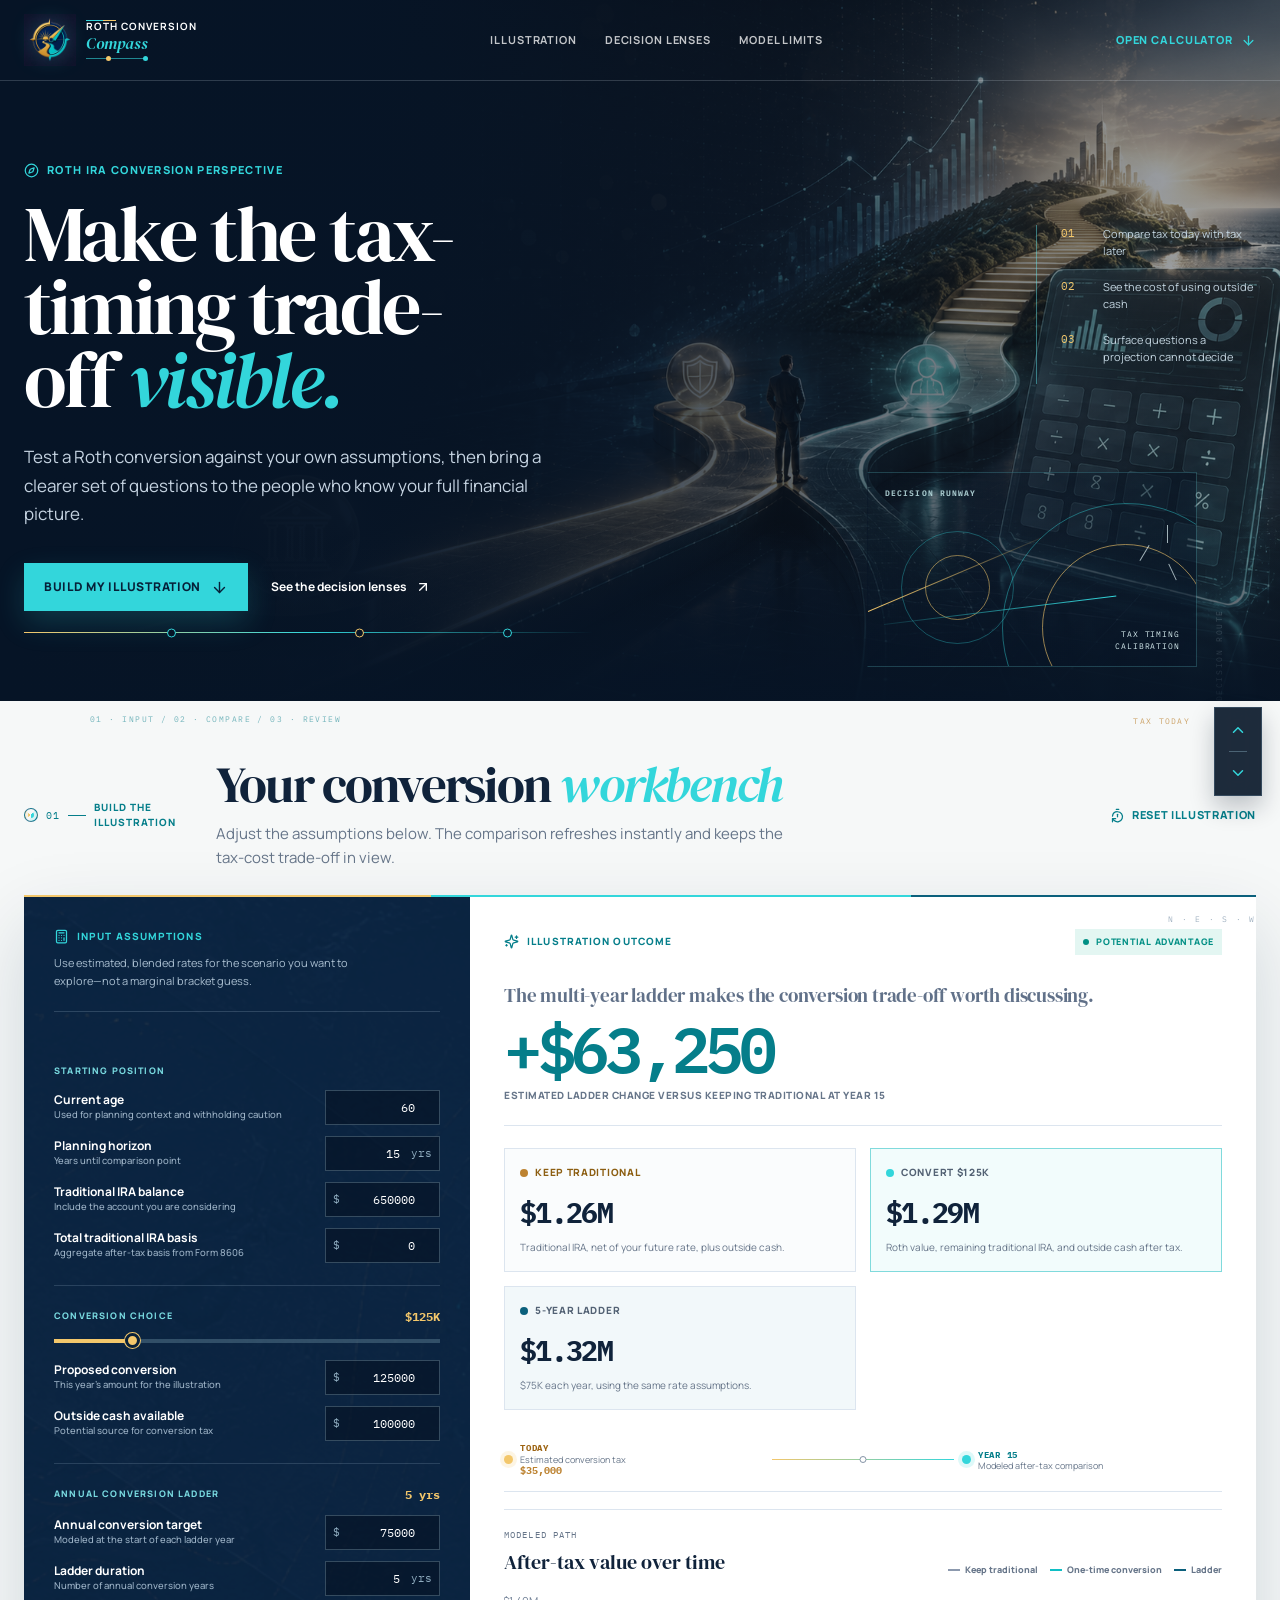
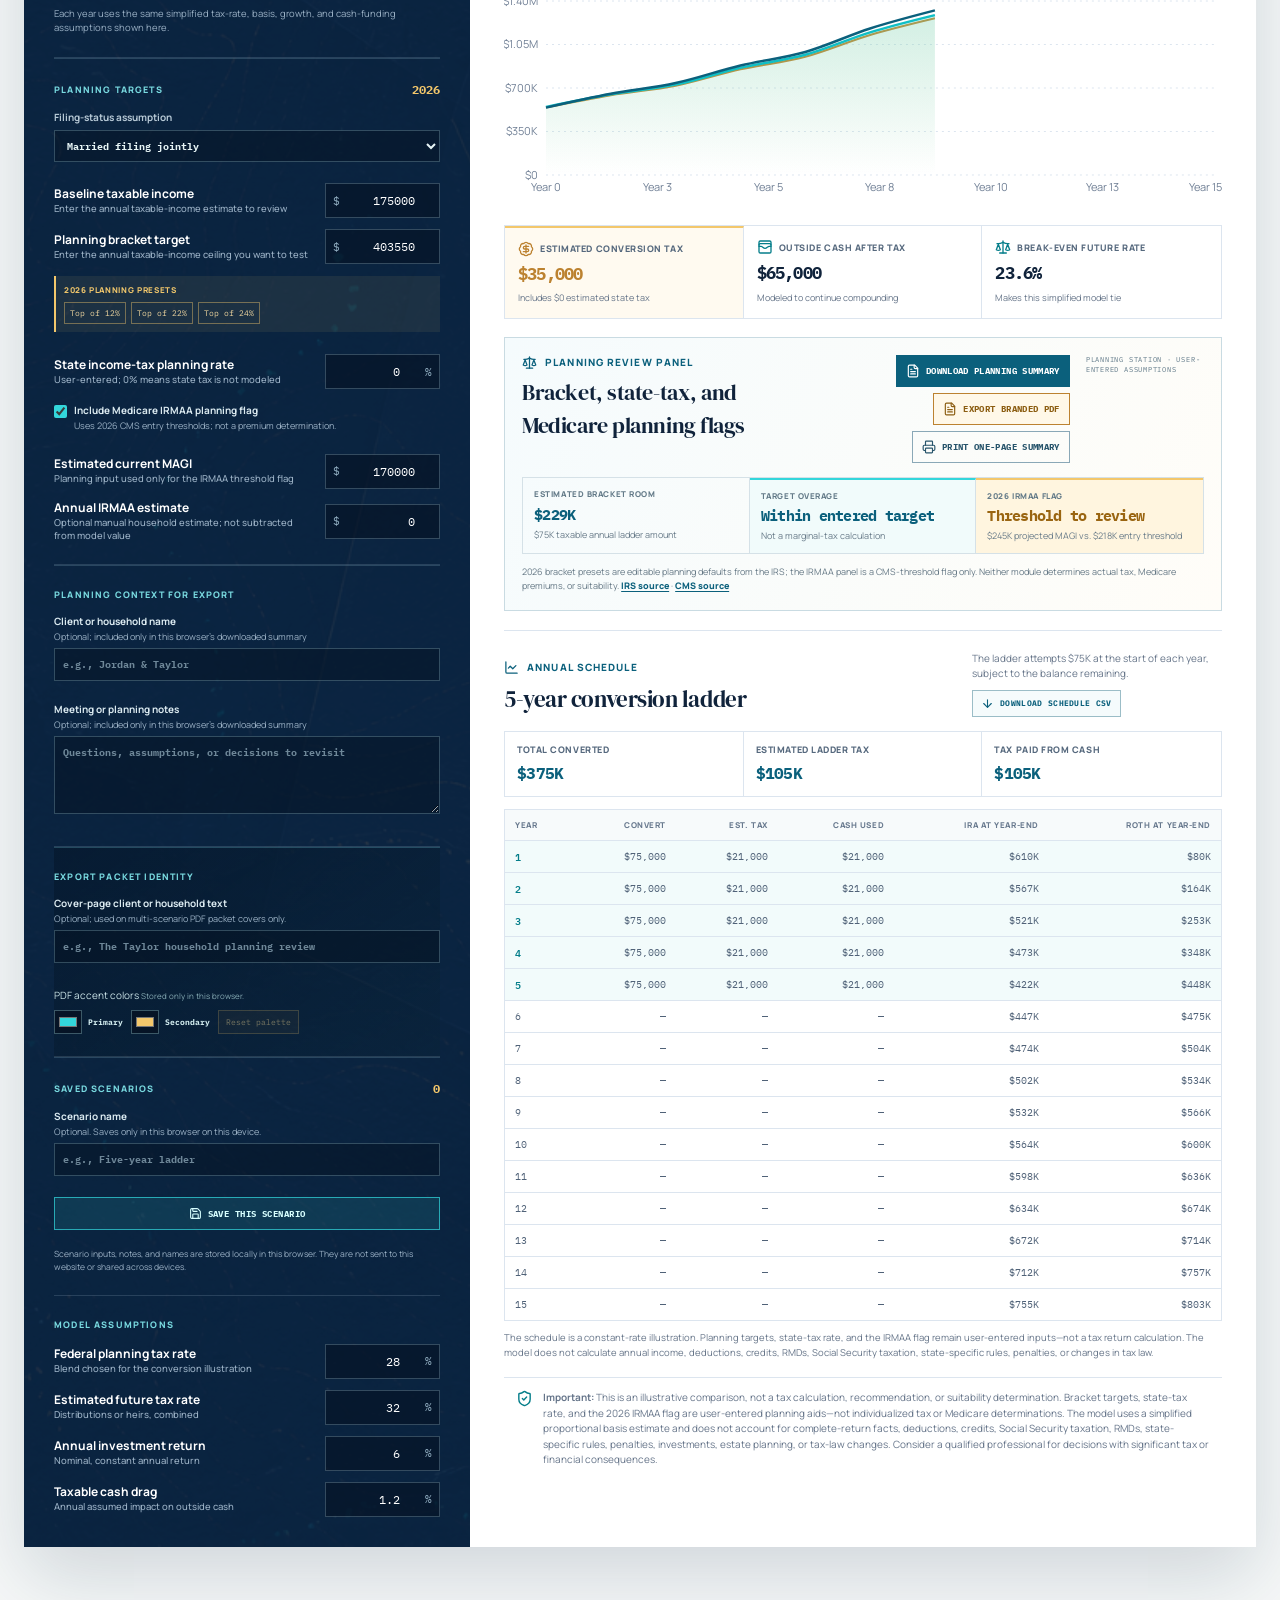
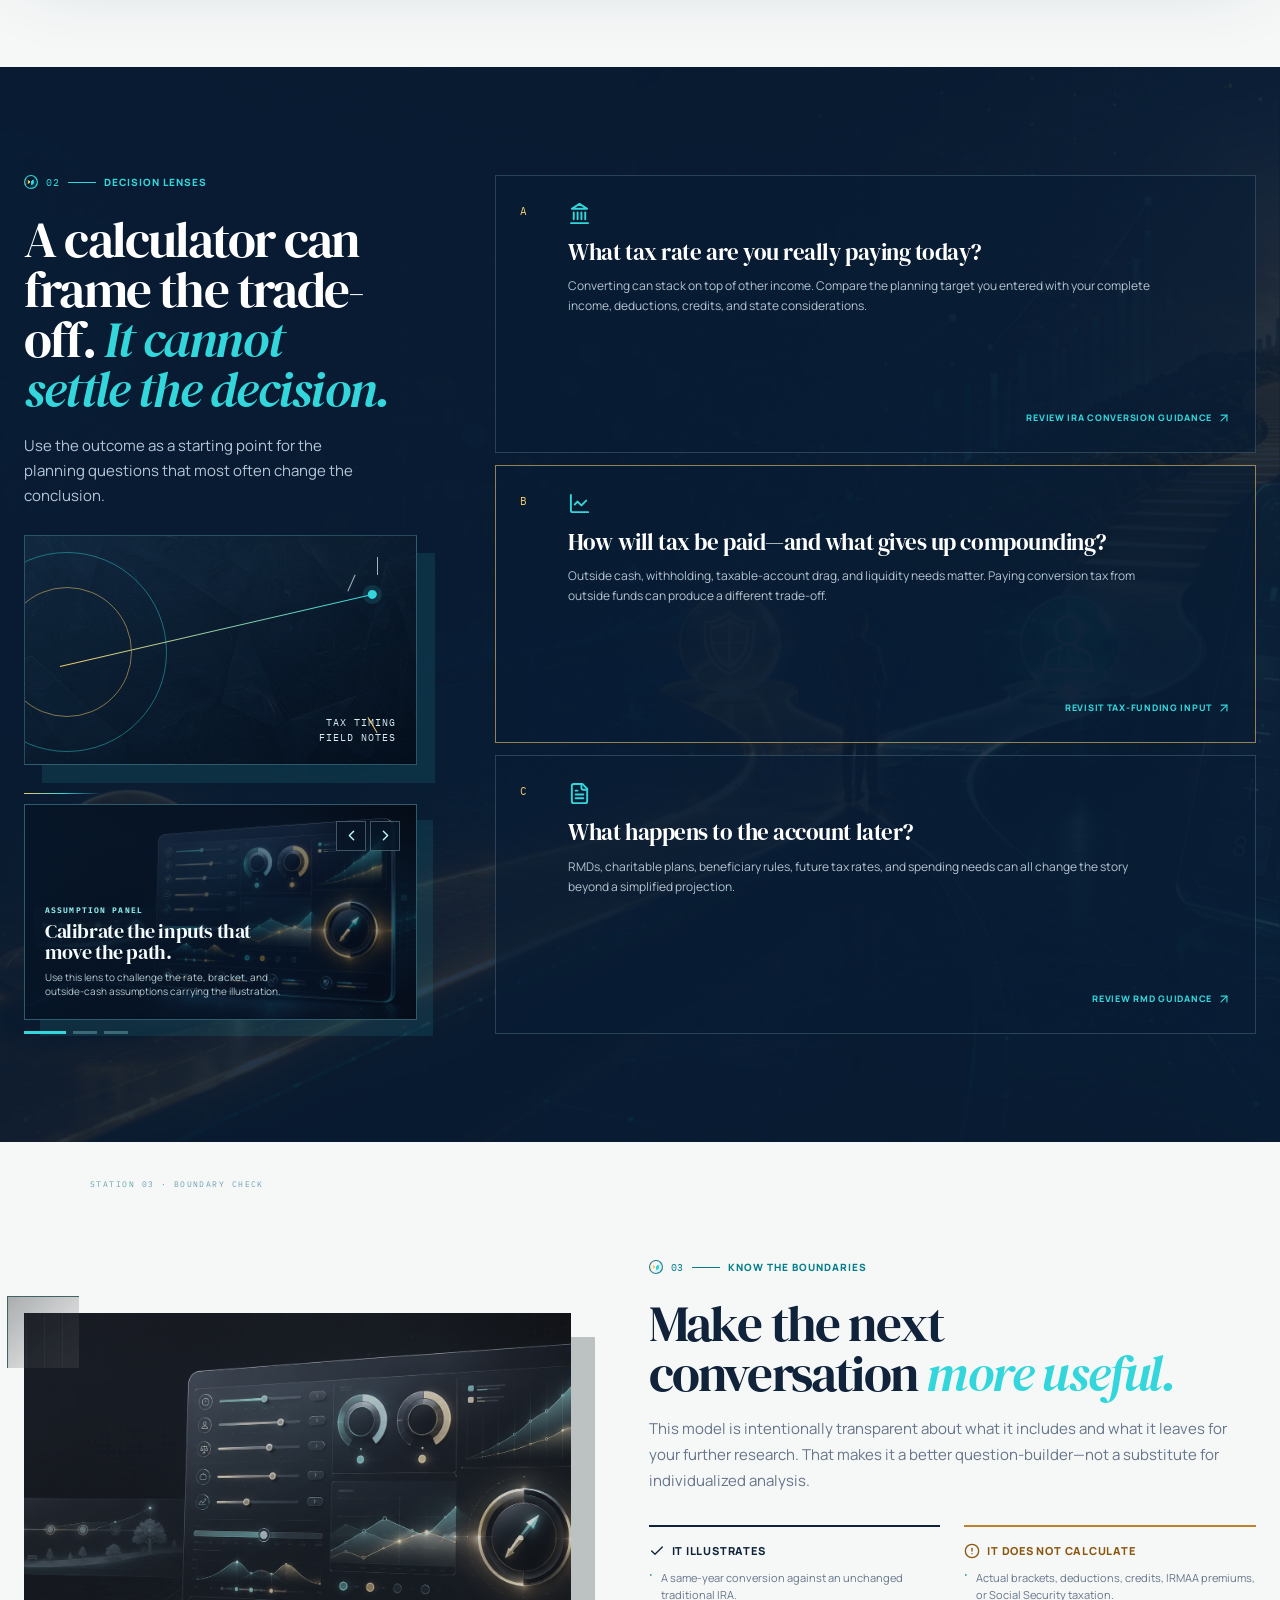
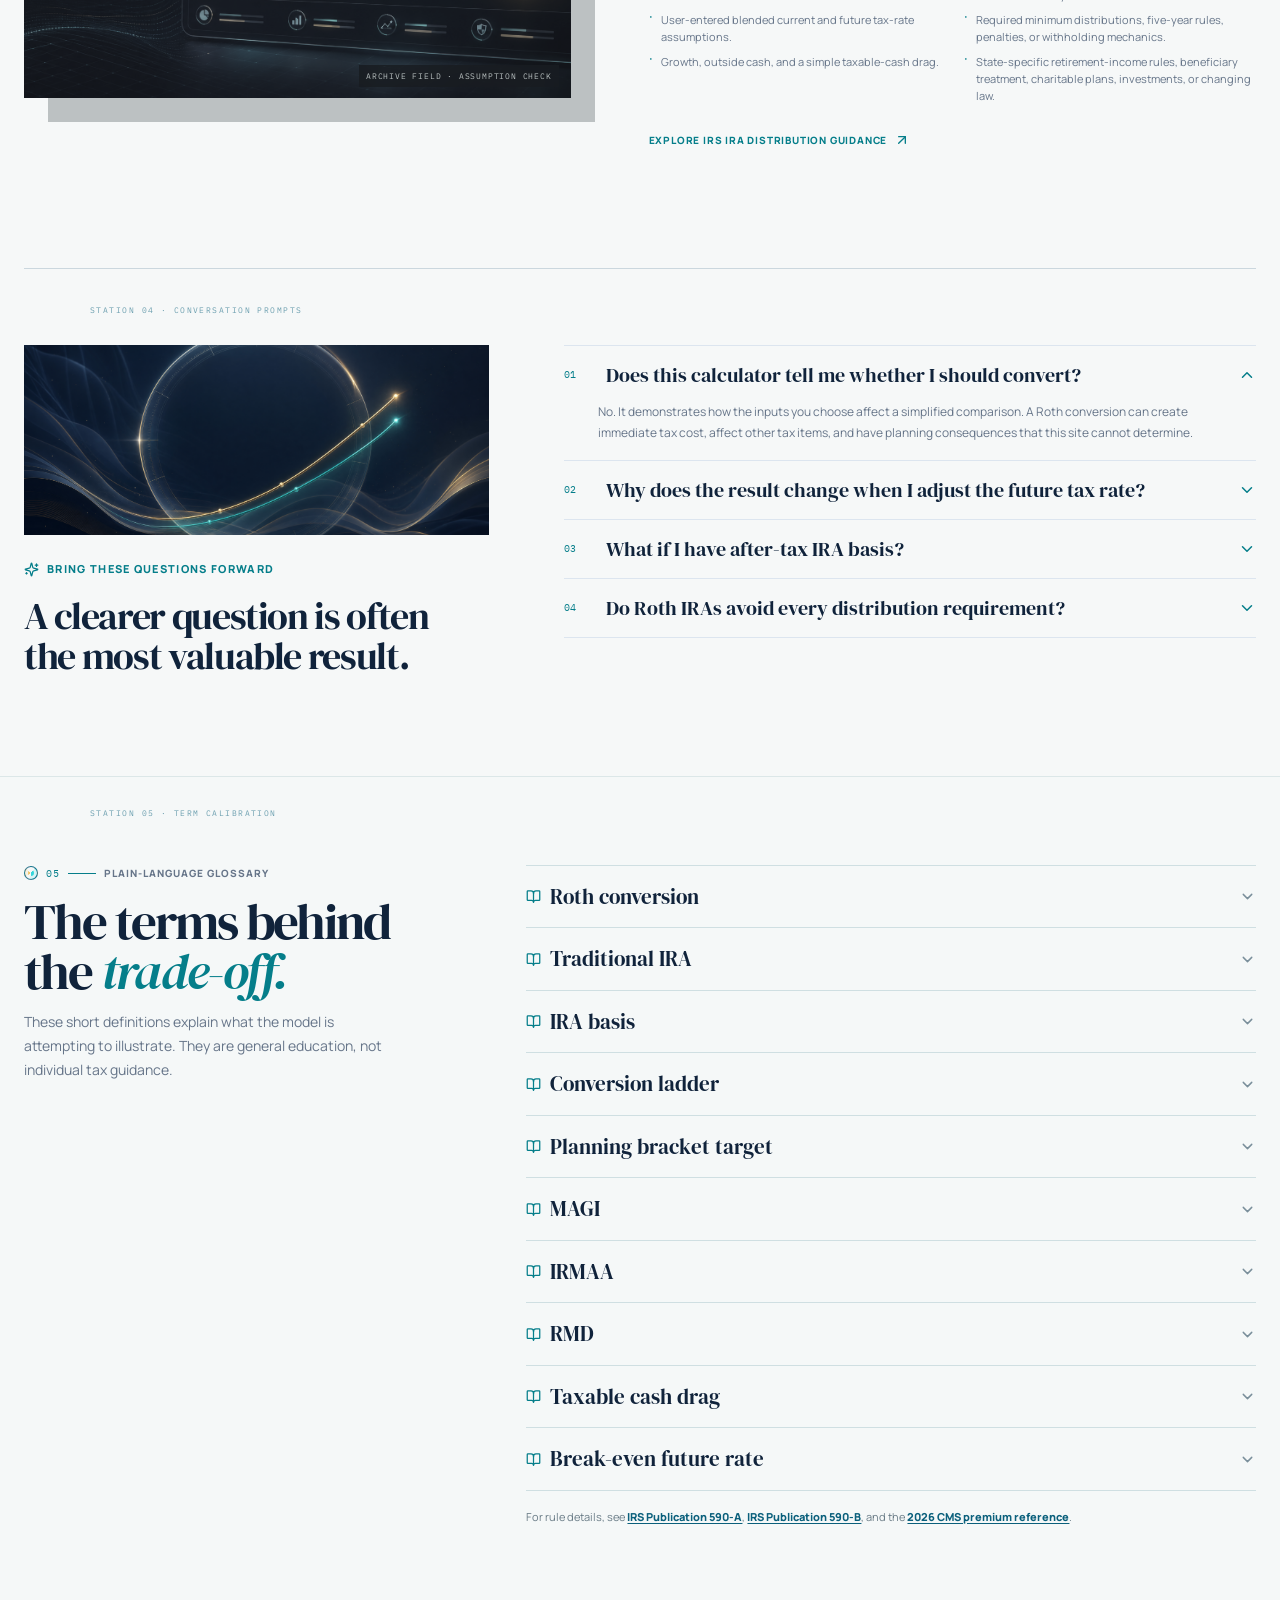
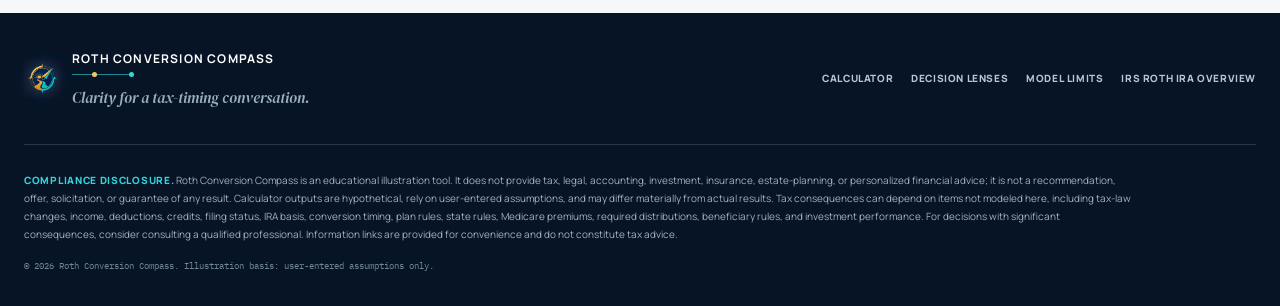
==== commit 495fef04: "Add editable presets and printable comparison worksheet" ====
--- a/roth/index.html
+++ b/roth/index.html
@@ -8,8 +8,8 @@
     <link rel="preconnect" href="https://fonts.googleapis.com" />
     <link rel="preconnect" href="https://fonts.gstatic.com" crossorigin />
     <link href="https://fonts.googleapis.com/css2?family=DM+Serif+Display:ital@0;1&family=IBM+Plex+Mono:wght@400;500;600&family=Manrope:wght@400;500;600;700;800&display=swap" rel="stylesheet" />
-    <script type="module" crossorigin src="/roth/assets/index-fQstwrTT.js"></script>
-    <link rel="stylesheet" crossorigin href="/roth/assets/index-CTeK0FJS.css">
+    <script type="module" crossorigin src="/roth/assets/index-BnQI6Z79.js"></script>
+    <link rel="stylesheet" crossorigin href="/roth/assets/index-tppseFTs.css">
     <script src="/__manus__/debug-collector.js" defer></script>
   </head>
   <body>
--- a/roth/assets/index-tppseFTs.css
+++ b/roth/assets/index-tppseFTs.css
@@ -0,0 +1 @@
+.brand-route,.footer-route{position:relative;display:block;width:62px;height:8px;margin-top:7px;border-top:1px solid rgba(51,214,219,.6)}.brand-route i,.brand-route b,.footer-route i,.footer-route b{position:absolute;top:-3px;display:block;width:5px;height:5px;border-radius:50%}.brand-route i,.footer-route i{left:20px;background:var(--gold)}.brand-route b,.footer-route b{right:0;background:var(--cyan)}.footer-route{margin-top:5px}@media (min-width: 1360px){body{background:#dfe7ec}.site-shell{position:relative;max-width:1360px;margin:0 auto;box-shadow:0 0 48px #07142624}.shell-inner{width:min(100% - 96px,1100px)}}.scroll-caddy{position:fixed;z-index:30;right:max(18px,calc((100vw - 1360px)/2 + 18px));bottom:104px;display:grid;justify-items:center;gap:6px;padding:7px;border:1px solid rgba(103,139,167,.32);background:#061426e6;box-shadow:0 11px 24px #0714263d;-webkit-backdrop-filter:blur(10px);backdrop-filter:blur(10px)}.scroll-caddy button{display:grid;width:32px;height:30px;place-items:center;border:0;background:transparent;color:var(--cyan);transition:background .16s ease,color .16s ease,transform .16s ease}.scroll-caddy button:hover{background:#33d6db24;color:#e2ffff}.scroll-caddy button:active{transform:scale(.92)}.scroll-caddy>span{width:18px;height:1px;background:#95bfd261}@media (max-width: 680px){.scroll-caddy{right:14px;bottom:92px}}.hero-image{background-image:var(--hero-visual);background-position:72% center;filter:saturate(.48) contrast(.9) brightness(.78)}.hero-shade{background:linear-gradient(90deg,#061426,#061426fa 32%,#061426b8 59%,#06142640)}.hero:before{content:"CALIBRATION · TAX TIMING · DECISION ROUTE";position:absolute;z-index:-1;right:4.3%;bottom:92px;color:#dcf1f56b;font-family:IBM Plex Mono,monospace;font-size:8px;letter-spacing:.2em;transform:rotate(-90deg);transform-origin:right bottom}.hero-instrument{position:absolute;right:6.5%;bottom:34px;width:330px;height:195px;border:1px solid rgba(104,209,216,.24);border-left-color:transparent;background:linear-gradient(130deg,#07142614,#0714269e);overflow:hidden;pointer-events:none}.hero-instrument:before{content:"";position:absolute;right:-56px;bottom:-87px;width:250px;height:250px;border:1px solid rgba(51,214,219,.42);border-radius:50%}.hero-instrument:after{content:"";position:absolute;right:-13px;bottom:-45px;width:167px;height:167px;border:1px solid rgba(243,199,107,.6);border-radius:50%}.instrument-label{position:absolute;top:14px;left:17px;color:#cdf3f5c7;font-family:IBM Plex Mono,monospace;font-size:8px;font-weight:700;letter-spacing:.14em;text-transform:uppercase}.instrument-ring-one,.instrument-ring-two{position:absolute;display:block;border-radius:50%}.instrument-ring-one{top:58px;left:33px;width:113px;height:113px;border:1px solid rgba(51,214,219,.32)}.instrument-ring-two{top:82px;left:57px;width:65px;height:65px;border:1px solid rgba(243,199,107,.54)}.instrument-tax-arc,.instrument-roth-arc{position:absolute;display:block;height:1px;transform-origin:left center}.instrument-tax-arc{z-index:1;top:138px;left:0;width:188px;background:linear-gradient(90deg,var(--gold),rgba(243,199,107,.1));transform:rotate(-23deg)}.instrument-roth-arc{z-index:1;top:151px;left:16px;width:234px;background:linear-gradient(90deg,rgba(51,214,219,.12),var(--cyan));transform:rotate(-7deg)}.instrument-tick{position:absolute;z-index:2;display:block;width:1px;height:14px;background:#e1f6f7b3}.tick-n{right:28px;top:52px}.tick-e{right:51px;top:71px;transform:rotate(31deg)}.tick-s{right:23px;top:90px;background:var(--gold);transform:rotate(-25deg)}.hero-instrument em{position:absolute;z-index:3;right:16px;bottom:14px;color:#d4eaed;font-family:IBM Plex Mono,monospace;font-size:8px;font-style:normal;letter-spacing:.11em;line-height:1.55;text-align:right;text-transform:uppercase}.conversion-slider{background:linear-gradient(90deg,var(--cyan) 0 var(--slider-progress),rgba(164,207,220,.25) var(--slider-progress) 100%)}.conversion-slider::-webkit-slider-thumb{background:var(--cyan);box-shadow:0 0 0 1px var(--cyan)}.conversion-slider::-moz-range-thumb{background:var(--cyan);box-shadow:0 0 0 1px var(--cyan)}.baseline-card .outcome-label i{background:var(--gold-deep)}.tax-timing-ruler{display:grid;grid-template-columns:minmax(130px,1fr) minmax(70px,.7fr) minmax(130px,1fr);align-items:center;gap:8px;margin:-2px 0 17px;padding:12px 0 14px;border-bottom:1px solid var(--line)}.ruler-point{display:flex;align-items:center;gap:7px}.ruler-point>i{width:9px;height:9px;flex:none;border-radius:50%}.tax-point>i{background:var(--gold);box-shadow:0 0 0 4px #f3c76b2e}.outcome-point>i{background:var(--cyan);box-shadow:0 0 0 4px #33d6db29}.ruler-point span{display:grid;color:var(--muted);font-size:9px;line-height:1.25}.ruler-point b{color:var(--ink);font-family:IBM Plex Mono,monospace;font-size:9px;letter-spacing:.08em;text-transform:uppercase}.ruler-point strong{color:var(--gold-deep);font-family:IBM Plex Mono,monospace;font-size:10px}.ruler-line{position:relative;height:1px;background:linear-gradient(90deg,var(--gold),var(--cyan))}.ruler-line i{position:absolute;top:-3px;left:50%;width:7px;height:7px;border:1px solid #8594a7;border-radius:50%;background:#fff;transform:translate(-50%)}.chart-shell:before{content:"N · E · S · W";position:absolute;top:18px;right:0;color:#a4b4c3;font-family:IBM Plex Mono,monospace;font-size:8px;letter-spacing:.22em}.chart-key i{background:var(--gold-deep)}.tax-detail-grid .tax-cost-stat{background:#fffaf0}.tax-detail-grid .tax-cost-stat svg,.tax-detail-grid .tax-cost-stat strong{color:var(--gold-deep)}.ladder-input-note{margin:0;color:#9bb1c5;font-size:9.5px;line-height:1.5}.advisor-input-group{border-top:1px solid rgba(151,195,210,.22)}.advisor-select{display:grid;gap:5px;margin-bottom:10px;color:#b6c8d5;font-size:10px;font-weight:700}.advisor-select select{width:100%;height:32px;border:1px solid rgba(151,195,210,.3);border-radius:0;background:#030f1e6b;color:#e7f5f6;font-family:IBM Plex Mono,monospace;font-size:10px;padding:0 8px}.advisor-select select:focus{outline:1px solid var(--cyan);outline-offset:2px}.bracket-presets{margin:1px 0 11px;padding:8px;border-left:2px solid var(--gold);background:#f3c76b14}.bracket-presets>span{display:block;margin-bottom:6px;color:#f0c66b;font-size:8px;font-weight:900;letter-spacing:.08em;text-transform:uppercase}.bracket-presets>div{display:flex;flex-wrap:wrap;gap:5px}.bracket-presets button{border:1px solid rgba(243,199,107,.42);border-radius:0;background:transparent;color:#eed59e;font-family:IBM Plex Mono,monospace;font-size:8px;padding:4px 5px;transition:background .16s ease,color .16s ease}.bracket-presets button:hover{background:#f3c76b33;color:#fff9e7}.advisor-toggle{display:flex;align-items:flex-start;gap:7px;margin:3px 0 10px;color:#dbeaf0;cursor:pointer}.advisor-toggle input{width:13px;height:13px;margin-top:2px;accent-color:var(--cyan)}.advisor-toggle b{display:block;color:#dbeaf0;font-size:10px}.advisor-toggle small{display:block;margin-top:2px;color:#9bb1c5;font-size:9px;line-height:1.4}.context-input-group{border-top:1px solid rgba(151,195,210,.22)}.text-field{display:grid;gap:5px;margin-bottom:10px;color:#dbeaf0;font-size:10px;font-weight:700}.text-field small{display:block;margin-top:2px;color:#9bb1c5;font-size:9px;font-weight:400;line-height:1.35}.text-field input,.text-field textarea{width:100%;border:1px solid rgba(151,195,210,.3);border-radius:0;background:#030f1e6b;color:#e7f5f6;font-family:IBM Plex Mono,monospace;font-size:10px;padding:8px;resize:vertical}.text-field input:focus,.text-field textarea:focus{outline:1px solid var(--cyan);outline-offset:2px}.text-field input::placeholder,.text-field textarea::placeholder{color:#6e8798}.scenario-input-group{border-top:1px solid rgba(151,195,210,.22)}.scenario-save{display:inline-flex;align-items:center;justify-content:center;gap:6px;width:100%;border:1px solid rgba(51,214,219,.72);border-radius:0;background:#33d6db1f;color:#d7ffff;font-family:IBM Plex Mono,monospace;font-size:9px;font-weight:800;letter-spacing:.05em;padding:9px;text-transform:uppercase;transition:background .16s ease,transform .16s ease}.scenario-save:hover{background:#33d6db38}.scenario-save:active{transform:scale(.98)}.scenario-privacy{margin:7px 0 0;color:#9bb1c5;font-size:8.5px;line-height:1.45}.scenario-list{display:grid;gap:5px;margin-top:9px}.scenario-row{display:grid;grid-template-columns:1fr 30px;border:1px solid rgba(151,195,210,.22);background:#030f1e40}.scenario-row button:first-child{display:flex;min-width:0;align-items:baseline;justify-content:space-between;gap:8px;border:0;background:transparent;color:#def8f9;padding:7px;text-align:left}.scenario-row button:first-child span{overflow:hidden;font-family:IBM Plex Mono,monospace;font-size:9px;text-overflow:ellipsis;white-space:nowrap}.scenario-row button:first-child small{flex:none;color:#8ca7b8;font-size:8px}.scenario-row button:last-child{display:grid;place-items:center;border:0;border-left:1px solid rgba(151,195,210,.22);background:transparent;color:#e0b86a}.scenario-compare-note{display:flex;align-items:center;gap:6px;margin:8px 0 0;color:#a7cbd4;font-size:8.5px;line-height:1.4}.scenario-row-wrap{border:1px solid rgba(151,195,210,.22);background:#030f1e40}.scenario-row{display:grid;grid-template-columns:minmax(0,1fr) repeat(4,30px);border:0;background:transparent}.scenario-row button:not(:first-child){display:grid;place-items:center;border:0;border-left:1px solid rgba(151,195,210,.22);background:transparent}.scenario-row .scenario-compare-toggle{color:#8fcfd5}.scenario-row .scenario-compare-toggle:hover{background:#33d6db1f;color:#dfffff}.scenario-row .scenario-compare-toggle.is-selected{background:#33d6db2e;color:var(--cyan)}.scenario-row .scenario-row-action{color:#a8c3d2}.scenario-row .scenario-row-action:hover{color:#effdff;background:#97c3d21f}.scenario-row button:last-child{color:#e0b86a}.scenario-row button:last-child:hover{background:#f3c76b1f}.scenario-rename-editor{display:grid;grid-template-columns:minmax(0,1fr) 30px 30px;border-top:1px solid rgba(151,195,210,.22)}.scenario-rename-editor input{min-width:0;border:0;background:#ffffff14;color:#effdff;font-family:IBM Plex Mono,monospace;font-size:9px;padding:8px;outline:none}.scenario-rename-editor input:focus{box-shadow:inset 0 0 0 1px var(--cyan)}.scenario-rename-editor button{display:grid;place-items:center;border:0;border-left:1px solid rgba(151,195,210,.22);background:transparent;color:var(--cyan)}.scenario-rename-editor button:last-child{color:#d3e5e9}.comparison-grid{grid-template-columns:repeat(3,1fr)}.baseline-card{border-color:#e4c486;background:#fffaf0}.baseline-card .outcome-label{color:#8c5e12}.ladder-card{border-color:#9dc7d6;background:#f2f8fa}.ladder-card .outcome-label i,.chart-key .key-ladder{background:#0b607c}.ladder-results{margin-top:19px;padding:20px 0 0;border-top:1px solid var(--line)}.ladder-results-head{display:flex;align-items:flex-end;justify-content:space-between;gap:22px}.ladder-results-head .panel-kicker{color:#0b607c}.ladder-results-head h3{margin:7px 0 0;color:var(--ink);font-family:"DM Serif Display",Georgia,serif;font-size:23px;font-weight:400;letter-spacing:-.02em}.ladder-results-head p{max-width:250px;margin:0;color:var(--muted);font-size:10px;line-height:1.55}.ladder-summary-grid{display:grid;grid-template-columns:repeat(3,1fr);margin-top:14px;border:1px solid var(--line)}.ladder-summary-grid article{display:grid;gap:5px;padding:11px 12px;border-right:1px solid var(--line)}.ladder-summary-grid article:last-child{border-right:0}.ladder-summary-grid span{color:#55687d;font-size:9px;font-weight:900;letter-spacing:.06em;text-transform:uppercase}.ladder-summary-grid strong{color:#0b607c;font-family:IBM Plex Mono,monospace;font-size:16px;letter-spacing:-.05em}.ladder-table-wrap{overflow-x:auto;margin-top:12px;border:1px solid var(--line)}.ladder-table-wrap table{width:100%;border-collapse:collapse;font-size:10px;white-space:nowrap}.ladder-table-wrap th{padding:9px 10px;color:#68798e;background:#f7fafb;font-size:8px;font-weight:900;letter-spacing:.07em;text-align:right;text-transform:uppercase}.ladder-table-wrap th:first-child,.ladder-table-wrap td:first-child{text-align:left}.ladder-table-wrap td{padding:8px 10px;border-top:1px solid var(--line);color:#506278;font-family:IBM Plex Mono,monospace;text-align:right}.ladder-table-wrap .ladder-active-row{background:#f2fbfb}.ladder-table-wrap .ladder-active-row td:first-child{color:var(--cyan-ink);font-weight:600}.ladder-shortfall{display:flex;align-items:flex-start;gap:7px;margin-top:10px;padding:9px 10px;border-left:3px solid var(--gold-deep);background:#fff8e8;color:#6c501a;font-size:9.5px;line-height:1.5}.ladder-shortfall svg{flex:none;color:var(--gold-deep)}.ladder-limit{margin:10px 0 0;color:var(--muted);font-size:9.5px;line-height:1.55}.advisor-review{margin-top:18px;padding:17px;border:1px solid #c9dbe2;background:linear-gradient(115deg,#f5fbfd,#fffdf8)}.advisor-review-head{display:flex;align-items:flex-start;justify-content:space-between;gap:16px}.advisor-review-head .panel-kicker{color:#0b607c}.advisor-review h3{margin:6px 0 0;color:var(--ink);font-family:"DM Serif Display",Georgia,serif;font-size:22px;font-weight:400;letter-spacing:-.02em}.export-summary{display:inline-flex;flex:none;align-items:center;gap:6px;border:1px solid #0b607c;border-radius:0;background:#0b607c;color:#fff;font-family:IBM Plex Mono,monospace;font-size:9px;font-weight:800;letter-spacing:.04em;padding:8px 9px;text-transform:uppercase;transition:background .16s ease,transform .16s ease}.export-summary:hover{background:#063d51}.export-summary:active{transform:scale(.97)}.scenario-comparison{margin-top:18px;padding:18px;border:1px solid #c4d9df;background:#f8fcfc}.scenario-comparison-head{display:flex;align-items:flex-start;justify-content:space-between;gap:16px}.scenario-comparison-head .panel-kicker{color:#0b607c}.scenario-comparison-head h3{margin:6px 0 0;color:var(--ink);font-family:"DM Serif Display",Georgia,serif;font-size:22px;font-weight:400;letter-spacing:-.02em}.scenario-comparison-head>span{padding:5px 7px;border:1px solid #bfdbe0;color:#0b607c;font-family:IBM Plex Mono,monospace;font-size:9px;font-weight:700}.scenario-comparison-empty{margin:13px 0 0;color:#697e89;font-size:11px;line-height:1.55}.scenario-comparison-grid{display:grid;gap:10px;margin-top:15px}.scenario-comparison-card{min-width:0;border:1px solid #d5e3e7;background:#fff}.scenario-comparison-card header{display:flex;min-width:0;align-items:baseline;justify-content:space-between;gap:7px;padding:10px 11px;border-bottom:2px solid var(--cyan);background:#f1fbfb}.scenario-comparison-card header span{overflow:hidden;color:#0b607c;font-family:IBM Plex Mono,monospace;font-size:10px;font-weight:800;text-overflow:ellipsis;white-space:nowrap}.scenario-comparison-card header small{flex:none;color:#728895;font-size:8px}.scenario-comparison-card dl{margin:0;padding:3px 11px 9px}.scenario-comparison-card dl>div{display:grid;grid-template-columns:1fr auto;gap:8px;padding:8px 0;border-bottom:1px solid #e4ecee}.scenario-comparison-card dl>div:last-child{border-bottom:0}.scenario-comparison-card dt{color:#647985;font-size:8.5px;line-height:1.35}.scenario-comparison-card dd{margin:0;color:#18384b;font-family:IBM Plex Mono,monospace;font-size:10px;font-weight:700;text-align:right}.scenario-comparison-card .gold-row dd{color:#a66a14}.scenario-comparison-card .outcome-row dd{color:#0b607c}.scenario-comparison-card .positive-row dd{color:#008f84}.scenario-comparison-card .caution-row dd{color:#a66a14}.scenario-comparison-card>button{width:100%;border:0;border-top:1px solid #d5e3e7;background:#fff;color:#0b607c;font-family:IBM Plex Mono,monospace;font-size:8px;font-weight:800;letter-spacing:.05em;padding:8px;text-transform:uppercase}.scenario-comparison-card>button:hover{background:#e7f5f6}.scenario-note-editor{display:grid;gap:6px;padding:9px 10px;border-top:1px solid rgba(92,164,171,.28);background:#0d374c29}.scenario-note-editor>span{color:#83cfd1;font-family:IBM Plex Mono,monospace;font-size:8px;font-weight:800;letter-spacing:.06em;text-transform:uppercase}.scenario-note-editor textarea{width:100%;resize:vertical;border:1px solid rgba(133,198,204,.36);background:#0416269e;color:#e6f7f8;font:11px/1.45 Manrope,sans-serif;padding:8px}.scenario-row-action.is-active{border-color:#33d6dbb3;background:#33d6db29;color:#c9ffff}.scenario-comparison-actions{display:flex;flex-wrap:wrap;justify-content:flex-end;gap:6px;max-width:52%}.scenario-comparison-actions>span,.scenario-comparison-actions>button{display:inline-flex;align-items:center;gap:5px;min-height:29px;border:1px solid #bfdbe0;background:#fff;color:#0b607c;font-family:IBM Plex Mono,monospace;font-size:8px;font-weight:800;letter-spacing:.035em;padding:6px 7px;text-transform:uppercase}.scenario-comparison-actions>button:disabled{cursor:not-allowed;opacity:.45}.scenario-comparison-actions>button:not(:disabled):hover,.share-return-button:hover{background:#e6f5f6}.scenario-comparison-actions .share-readonly-state{border-color:#d4b279;background:#fff8e8;color:#8c5e12}.shared-comparison-notice,.share-message{display:flex;align-items:flex-start;gap:7px;margin:11px 0 0;border-left:3px solid #0b607c;background:#edf8f8;color:#446472;font-size:10px;line-height:1.5;padding:9px 10px}.shared-comparison-notice{border-left-color:#c68b31;background:#fffaf0}.scenario-comparison-note{display:flex;align-items:flex-start;gap:5px;margin:0;border-top:1px solid #e4ecee;color:#5d7480;font-size:9px;line-height:1.45;padding:8px 11px;white-space:pre-wrap}.scenario-overlay{margin-top:14px;padding:14px;border:1px solid #d1e3e6;background:#fff}.scenario-overlay-head{display:flex;align-items:flex-start;justify-content:space-between;gap:14px}.scenario-overlay-head .panel-kicker{color:#0b607c}.scenario-overlay-head h4{margin:5px 0 0;color:var(--ink);font-family:"DM Serif Display",Georgia,serif;font-size:18px;font-weight:400;letter-spacing:-.015em}.scenario-overlay-key{display:flex;flex-wrap:wrap;justify-content:flex-end;gap:7px 12px;max-width:55%}.scenario-overlay-key span{display:inline-flex;align-items:center;gap:5px;color:#526b78;font-family:IBM Plex Mono,monospace;font-size:8px}.scenario-overlay-key i{display:inline-block;width:14px;height:2px}.scenario-overlay-chart{height:235px;margin-top:10px}.scenario-overlay>p,.scenario-overlay-hint{margin:8px 0 0;color:#718690;font-size:10px;line-height:1.45}.scenario-overlay-hint{padding:11px 0 0}.summary-actions{display:flex;flex-wrap:wrap;justify-content:flex-end;gap:6px}.print-summary-button{display:inline-flex;align-items:center;gap:6px;border:1px solid #8aa8b7;border-radius:0;background:transparent;color:#27546b;font-family:IBM Plex Mono,monospace;font-size:9px;font-weight:800;letter-spacing:.04em;padding:8px 9px;text-transform:uppercase;transition:background .16s ease}.print-summary-button:hover{background:#e7f3f6}.pdf-summary-button{display:inline-flex;align-items:center;gap:6px;border:1px solid #bc8230;border-radius:0;background:#fff8e8;color:#8c5e12;font-family:IBM Plex Mono,monospace;font-size:9px;font-weight:800;letter-spacing:.04em;padding:8px 9px;text-transform:uppercase;transition:background .16s ease,transform .16s ease}.pdf-summary-button:hover{background:#fbe6b8}.pdf-summary-button:active{transform:scale(.97)}.advisor-review-grid{display:grid;grid-template-columns:repeat(3,1fr);margin-top:14px;border:1px solid #d5e1e7}.advisor-review-grid article{display:grid;gap:5px;min-height:75px;padding:10px 11px;border-right:1px solid #d5e1e7}.advisor-review-grid article:last-child{border-right:0}.advisor-review-grid span{color:#637a88;font-size:8px;font-weight:900;letter-spacing:.07em;text-transform:uppercase}.advisor-review-grid strong{color:#0b607c;font-family:IBM Plex Mono,monospace;font-size:15px;line-height:1.15;letter-spacing:-.05em}.advisor-review-grid small{color:#687b89;font-size:9px;line-height:1.4}.advisor-review-grid .flagged{background:#fff5df}.advisor-review-grid .flagged strong{color:#9a6511}.advisor-review-grid .clear{background:#f1fbfb}.advisor-review>p{margin:11px 0 0;color:#667986;font-size:9px;line-height:1.55}.advisor-review>p a{color:#0b607c;font-weight:800;text-decoration:underline;text-underline-offset:2px}.calculator-section:before{content:"01 · INPUT / 02 · COMPARE / 03 · REVIEW";position:absolute;top:12px;left:max(24px,calc((100% - 1100px)/2));color:#077e8a8c;font-family:IBM Plex Mono,monospace;font-size:8px;letter-spacing:.18em}.calculator-workbench{position:relative}.calculator-workbench:after{content:"";position:absolute;z-index:4;top:0;left:0;width:100%;height:2px;background:linear-gradient(90deg,var(--gold) 0 33%,var(--cyan) 33% 72%,#0b607c 72% 100%)}.calculator-section:after{content:"TAX TODAY";position:absolute;right:max(24px,calc((100% - 1100px)/2));top:14px;color:#bc8230b8;font-family:IBM Plex Mono,monospace;font-size:8px;letter-spacing:.16em}.lens-section:after{content:"";position:absolute;left:8%;bottom:-1px;width:min(420px,38%);height:1px;background:linear-gradient(90deg,var(--gold),var(--cyan))}.model-photo{filter:saturate(.36) contrast(.88) brightness(.88)}.model-photo:after{content:"ARCHIVE FIELD · ASSUMPTION CHECK";position:absolute;right:12px;bottom:11px;padding:5px 7px;background:#061426d6;color:#cde8e9;font-family:IBM Plex Mono,monospace;font-size:8px;letter-spacing:.1em}.model-photo:before{content:"";position:absolute;inset:0;pointer-events:none;background:linear-gradient(135deg,#06142657,#f8f6ee1a),repeating-linear-gradient(90deg,rgba(222,238,237,.06) 0 1px,transparent 1px 18px)}.model-section,.faq-section{position:relative}.model-section:before,.faq-section:before{position:absolute;left:max(18px,calc((100% - 1100px)/2));top:36px;color:#0b607c94;font-family:IBM Plex Mono,monospace;font-size:8px;letter-spacing:.18em}.model-section:before{content:"STATION 03 · BOUNDARY CHECK"}.faq-section:before{content:"STATION 04 · CONVERSATION PROMPTS"}.baseline-card{border-top:3px solid var(--gold)}.tax-cost-stat,.advisor-review-grid .flagged{border-top:2px solid var(--gold)}.advisor-review-grid .clear{border-top:2px solid var(--cyan)}.advisor-review-head:after{content:"PLANNING STATION · USER-ENTERED ASSUMPTIONS";align-self:flex-start;margin-left:auto;color:#607988;font-family:IBM Plex Mono,monospace;font-size:7px;letter-spacing:.11em}.brand img,.footer-brand img{filter:drop-shadow(0 0 7px rgba(51,214,219,.32))}.glossary-section{padding:88px 0;background:#f5f8f8;border-top:1px solid #dce7e8}.glossary-layout{display:grid;grid-template-columns:.74fr 1.26fr;gap:74px}.glossary-intro h2{margin:14px 0;color:var(--ink);font-family:"DM Serif Display",Georgia,serif;font-size:clamp(34px,4vw,57px);font-weight:400;line-height:.98;letter-spacing:-.04em}.glossary-intro h2 i{color:var(--cyan-ink)}.glossary-intro p{max-width:360px;color:var(--muted);font-size:14px;line-height:1.7}.glossary-list{border-top:1px solid #cfdfe2}.glossary-item{border-bottom:1px solid #cfdfe2}.glossary-item button{display:flex;width:100%;align-items:center;justify-content:space-between;gap:18px;border:0;background:transparent;color:var(--ink);font-family:"DM Serif Display",Georgia,serif;font-size:21px;padding:15px 0;text-align:left}.glossary-item button span{display:flex;align-items:center;gap:9px}.glossary-item button svg:first-child{color:var(--cyan-ink)}.glossary-item button>svg{color:#7a8f9b}.glossary-item p{max-width:690px;margin:-2px 0 16px 24px;color:var(--muted);font-size:13px;line-height:1.65}.glossary-sources{margin:17px 0 0;color:#697b86;font-size:11px;line-height:1.55}.glossary-sources a{color:#0b607c;font-weight:800;text-decoration:underline;text-underline-offset:2px}.glossary-section{position:relative}.glossary-section:before{content:"STATION 05 · TERM CALIBRATION";position:absolute;top:30px;left:max(18px,calc((100% - 1100px)/2));color:#0b607c94;font-family:IBM Plex Mono,monospace;font-size:8px;letter-spacing:.18em}.print-summary,.print-comparison-worksheet{display:none}.ladder-csv-button{display:inline-flex;align-items:center;gap:6px;margin-top:8px;border:1px solid #9bbdc7;background:#f5fbfc;color:#0b607c;font-family:IBM Plex Mono,monospace;font-size:8px;font-weight:800;letter-spacing:.04em;padding:6px 8px;text-transform:uppercase}.ladder-csv-button:hover{border-color:#0b607c;background:#e8f5f6}@media print{.site-shell.print-summary-mode .print-comparison-worksheet,.site-shell.print-worksheet-mode .print-summary{display:none!important}.site-shell.print-worksheet-mode .print-comparison-worksheet{display:block!important;font-family:Arial,sans-serif;color:#122334;page-break-inside:avoid}.site-shell.print-worksheet-mode main>.print-comparison-worksheet{display:block!important}.print-worksheet-head{display:flex;align-items:flex-start;justify-content:space-between;gap:20px;border-bottom:2px solid #0b607c;padding-bottom:11px}.print-worksheet-head span{color:#0b607c;font-size:9px;font-weight:800;letter-spacing:.12em}.print-worksheet-head h1{margin:4px 0 0;font-family:Georgia,serif;font-size:26px;font-weight:400}.print-worksheet-head p{margin:0;color:#61727d;font-size:10px}.print-worksheet-meta{display:grid;grid-template-columns:2fr 1fr 1fr;gap:8px;margin-top:13px}.print-worksheet-meta div{border:1px solid #cdd9dd;padding:8px}.print-worksheet-meta span{display:block;color:#61727d;font-size:8px;font-weight:800;letter-spacing:.06em;text-transform:uppercase}.print-worksheet-meta strong{display:block;margin-top:4px;font-size:12px}.print-worksheet-table{width:100%;margin-top:13px;border-collapse:collapse;font-size:8.5px}.print-worksheet-table th{background:#09213c;color:#fff;font-size:7.5px;letter-spacing:.04em;text-transform:uppercase}.print-worksheet-table th,.print-worksheet-table td{border:1px solid #cdd9dd;padding:7px;text-align:left}.print-worksheet-table td:last-child{color:#0b607c;font-weight:700}.print-worksheet-notes{display:grid;grid-template-columns:1.25fr .75fr;gap:20px;margin-top:15px}.print-worksheet-notes>div{border-top:1px solid #cdd9dd;padding-top:8px}.print-worksheet-notes h2{margin:0 0 4px;font-size:11px}.print-worksheet-notes p{margin:0 0 7px;color:#4f626d;font-size:9px;line-height:1.48}.worksheet-lines{color:#83949d!important;letter-spacing:.04em;line-height:2.2!important}.print-worksheet-empty{margin-top:16px;color:#4f626d;font-size:10px}}@media print{@page{size:letter;margin:.42in}body{background:#fff!important;color:#122334!important}.site-shell>:not(main),main>:not(.print-summary){display:none!important}.site-shell,main,.print-summary{display:block!important;max-width:none!important;min-height:0!important;margin:0!important;padding:0!important;box-shadow:none!important}.print-summary{font-family:Arial,sans-serif;color:#122334;page-break-inside:avoid}.print-summary-head{display:flex;align-items:flex-start;justify-content:space-between;gap:20px;border-bottom:2px solid #0b607c;padding-bottom:11px}.print-summary-head span{color:#0b607c;font-size:9px;font-weight:800;letter-spacing:.12em}.print-summary-head h1{margin:4px 0 0;font-family:Georgia,serif;font-size:26px;font-weight:400}.print-summary-head p{margin:0;color:#61727d;font-size:10px}.print-summary-grid,.print-summary-outcomes,.print-summary-columns{display:grid;grid-template-columns:repeat(4,1fr);gap:8px;margin-top:13px}.print-summary-grid div,.print-summary-outcomes article{border:1px solid #cdd9dd;padding:8px}.print-summary-grid span,.print-summary-outcomes span{display:block;color:#61727d;font-size:8px;font-weight:800;letter-spacing:.06em;text-transform:uppercase}.print-summary-grid strong,.print-summary-outcomes strong{display:block;margin-top:4px;font-size:14px}.print-summary-outcomes{grid-template-columns:repeat(3,1fr)}.print-summary-outcomes article:nth-child(1){border-top:3px solid #c68b31}.print-summary-outcomes article:nth-child(2){border-top:3px solid #10bfc5}.print-summary-outcomes article:nth-child(3){border-top:3px solid #0b607c}.print-summary-columns{grid-template-columns:1fr 1fr}.print-summary-columns>div{border-top:1px solid #cdd9dd;padding-top:8px}.print-summary-columns h2{margin:0 0 4px;font-size:11px}.print-summary-columns p,.print-summary-disclaimer{margin:0;color:#4f626d;font-size:9px;line-height:1.48}.print-summary-disclaimer{margin-top:12px;border-top:1px solid #cdd9dd;padding-top:8px}}.navigation-instrument{position:relative;overflow:hidden;height:230px;border:1px solid rgba(116,205,220,.32);background:linear-gradient(145deg,#193b5b8f,#0613247a),var(--detail-visual) center / cover;box-shadow:18px 18px #33d6db1c}.instrument-ring{position:absolute;border:1px solid rgba(51,214,219,.44);border-radius:50%}.ring-one{width:200px;height:200px;top:16px;left:-58px}.ring-two{width:130px;height:130px;top:51px;left:-23px;border-color:#f3c76b85}.instrument-path{position:absolute;top:57%;left:9%;width:83%;height:1px;background:linear-gradient(90deg,var(--gold),var(--cyan));transform:rotate(-13deg);transform-origin:left center}.instrument-path:after{content:"";position:absolute;top:-4px;right:0;width:9px;height:9px;border-radius:50%;background:var(--cyan);box-shadow:0 0 0 5px #33d6db24}.instrument-tick{position:absolute;display:block;width:1px;height:18px;background:#e2f4f7b3}.tick-a{top:21px;right:38px}.tick-b{top:38px;right:64px;transform:rotate(24deg)}.tick-c{bottom:30px;right:43px;transform:rotate(-31deg);background:var(--gold)}.navigation-instrument em{position:absolute;right:20px;bottom:18px;color:#d8ebf0;font-family:IBM Plex Mono,monospace;font-size:10px;font-style:normal;line-height:1.55;text-align:right;text-transform:uppercase;letter-spacing:.1em}@media (max-width: 1000px){.navigation-instrument{grid-row:1 / span 3;grid-column:2;height:100%;min-height:260px}}@media (max-width: 680px){.hero-image{background-position:60% center}.hero-shade{background:linear-gradient(90deg,#061426f5,#061426db 58%,#06142659)}.tax-timing-ruler{grid-template-columns:1fr;gap:9px}.ruler-line{width:68%;margin-left:12px}.navigation-instrument{height:190px;min-height:0;margin-top:28px}.comparison-grid,.ladder-summary-grid{grid-template-columns:1fr}.ladder-summary-grid article{border-right:0;border-bottom:1px solid var(--line)}.ladder-summary-grid article:last-child{border-bottom:0}.ladder-results-head{align-items:flex-start;flex-direction:column;gap:8px}.ladder-results-head p{max-width:100%}.advisor-review{padding:14px}.advisor-review-head{align-items:flex-start;flex-direction:column;gap:10px}.advisor-review-grid{grid-template-columns:1fr}.advisor-review-grid article{border-right:0;border-bottom:1px solid #d5e1e7}.advisor-review-grid article:last-child{border-bottom:0}.summary-actions{justify-content:flex-start}.glossary-section{padding:58px 0}.glossary-layout{grid-template-columns:1fr;gap:30px}.glossary-item button{font-size:18px}.glossary-item p{margin-left:0}.scenario-comparison-grid{grid-template-columns:1fr!important}.scenario-overlay-head{display:block}.scenario-overlay-key{max-width:none;justify-content:flex-start;margin-top:10px}.scenario-overlay-chart{height:210px}.calculator-section:before,.calculator-section:after,.hero:before,.hero-instrument{display:none}.model-section:before,.faq-section:before,.glossary-section:before,.advisor-review-head:after{display:none}}.lens-carousel{margin-top:28px}.lens-carousel-frame{position:relative;min-height:214px;overflow:hidden;border:1px solid rgba(117,209,216,.36);background:#071a31;box-shadow:16px 16px #33d6db1a}.lens-carousel-frame>img{display:block;width:100%;height:214px;object-fit:cover;filter:saturate(.78) contrast(.96) brightness(.82);transition:transform .6s cubic-bezier(.23,1,.32,1),filter .3s ease}.lens-carousel-frame:hover>img{transform:scale(1.03);filter:saturate(.96) contrast(1)}.lens-carousel-shade{position:absolute;inset:0;background:linear-gradient(90deg,#051527d6,#05152738 72%,#05152714);pointer-events:none}.lens-carousel-copy{position:absolute;z-index:1;right:40px;bottom:20px;left:20px;max-width:245px;display:grid;gap:5px}.lens-carousel-copy span{color:#8de8e9;font-family:IBM Plex Mono,monospace;font-size:8px;font-weight:800;letter-spacing:.14em;text-transform:uppercase}.lens-carousel-copy strong{color:#f4fbfc;font-family:"DM Serif Display",Georgia,serif;font-size:20px;font-weight:400;line-height:1.05;letter-spacing:-.02em}.lens-carousel-copy p{margin:2px 0 0;color:#dceef1d1;font-size:10px;line-height:1.45}.lens-carousel-button{position:absolute;z-index:2;top:16px;display:grid;width:30px;height:30px;place-items:center;border:1px solid rgba(188,225,229,.32);background:#061426b3;color:#bcf9f8;-webkit-backdrop-filter:blur(8px);backdrop-filter:blur(8px);transition:background .16s ease,transform .16s ease}.lens-carousel-button:hover{background:#33d6db38}.lens-carousel-button:active{transform:scale(.94)}.lens-carousel-button.previous{right:50px}.lens-carousel-button.next{right:16px}.lens-carousel-dots{display:flex;gap:7px;margin-top:11px}.lens-carousel-dots button{width:24px;height:3px;border:0;background:#92c5cf61;transition:width .18s ease,background .18s ease}.lens-carousel-dots button.is-active{width:42px;background:var(--cyan)}.site-header .brand img{width:52px;height:52px;filter:drop-shadow(0 0 10px rgba(51,214,219,.24))}.site-header .brand-lockup:before{content:"";width:30px;height:1px;margin:5px 0 0;background:linear-gradient(90deg,var(--cyan) 0 58%,var(--gold) 58% 100%)}.section-marker:before{content:"";width:14px;height:14px;flex:none;border:1px solid rgba(11,96,124,.82);border-radius:50%;background:conic-gradient(from 37deg,var(--cyan) 0 42%,transparent 42% 56%,var(--gold) 56% 76%,transparent 76% 100%);box-shadow:inset 0 0 0 3px #f6f8f8d9}.lens-section .section-marker:before{border-color:#33d6dbf2;box-shadow:inset 0 0 0 3px #08192edb}.tax-timing-ruler .tax-point>i,.tax-timing-ruler .tax-point>i:after{background:var(--gold)!important}.tax-timing-ruler .tax-point>span>b{color:#9d6413}.tax-timing-ruler .outcome-point>i,.tax-timing-ruler .outcome-point>i:after{background:var(--cyan)!important}.tax-timing-ruler .outcome-point>span>b{color:var(--cyan-ink)}.lens-carousel:before{content:"";display:block;width:78px;height:1px;margin-bottom:10px;background:linear-gradient(90deg,var(--gold),var(--cyan),transparent)}.scenario-row-wrap{display:grid;grid-template-columns:76px minmax(0,1fr)}.scenario-thumbnail{position:relative;grid-row:1;min-height:52px;overflow:hidden;display:grid;align-content:center;gap:2px;border-right:1px solid rgba(151,195,210,.22);padding:7px;color:#f4fdfe}.scenario-thumbnail>img{position:absolute;inset:0;width:100%;height:100%;object-fit:cover;opacity:.38;filter:saturate(.75) contrast(1.1)}.scenario-thumbnail:after{content:"";position:absolute;inset:0;background:linear-gradient(145deg,#082239db,#05122473)}.scenario-thumbnail>span,.scenario-thumbnail>strong,.scenario-thumbnail>small{position:relative;z-index:1}.scenario-thumbnail>span{color:#a4e9e9;font-family:IBM Plex Mono,monospace;font-size:6.5px;font-weight:800;letter-spacing:.09em}.scenario-thumbnail>strong{font-family:IBM Plex Mono,monospace;font-size:11px;letter-spacing:-.05em}.scenario-thumbnail>small{color:#b9d6dc;font-size:7px}.scenario-thumbnail.is-caution>span{color:#f3c76b}.scenario-thumbnail.thumbnail-calibration:after{background:linear-gradient(145deg,#083448d6,#05122480)}.scenario-thumbnail.thumbnail-timing:after{background:linear-gradient(145deg,#53330ab8,#0512248c)}.scenario-thumbnail.thumbnail-timing>span{color:#f3c76b}.scenario-row-wrap>.scenario-row{grid-column:2}.scenario-row-wrap>.scenario-rename-editor,.scenario-row-wrap>.scenario-note-editor{grid-column:1 / -1}.thumbnail-style-picker{display:grid;gap:7px;margin-top:10px;border-top:1px solid rgba(136,183,196,.2);padding-top:10px}.thumbnail-style-picker>span{color:#8de8e9;font-family:IBM Plex Mono,monospace;font-size:8px;font-weight:800;letter-spacing:.11em;text-transform:uppercase}.thumbnail-style-picker>div{display:flex;flex-wrap:wrap;gap:6px}.thumbnail-style-picker button{border:1px solid rgba(136,183,196,.32);background:#081f3485;color:#d6eef0;padding:5px 7px;font-family:IBM Plex Mono,monospace;font-size:8px}.thumbnail-style-picker button.is-selected{border-color:var(--gold);background:#c68b3129;color:#ffd987}.export-branding-group{border-top:1px solid rgba(115,199,210,.26);background:linear-gradient(145deg,#05182db8,#09233766)}.export-color-controls{display:grid;gap:7px;margin-top:4px}.export-color-controls>span{color:#c9e2e6;font-size:10px}.export-color-controls small{color:#88adb6}.export-color-controls>div{display:flex;flex-wrap:wrap;gap:8px;align-items:center}.export-color-controls label{display:flex;align-items:center;gap:6px;color:#d5eff1;font-family:IBM Plex Mono,monospace;font-size:8px}.export-color-controls input[type=color]{width:28px;height:24px;border:1px solid rgba(162,218,222,.35);padding:2px;background:#061426;cursor:pointer}.export-color-controls button{border:1px solid rgba(243,199,107,.45);background:#c68b311f;color:#f7d88f;padding:5px 7px;font-family:IBM Plex Mono,monospace;font-size:8px}.export-color-controls button:disabled{opacity:.45;cursor:not-allowed}.scenario-gallery{margin-top:16px;border-top:1px solid rgba(136,183,196,.23);padding-top:13px}.scenario-gallery-head{display:flex;justify-content:space-between;gap:12px;align-items:baseline;margin-bottom:9px}.scenario-gallery-head span{color:#8de8e9;font-family:IBM Plex Mono,monospace;font-size:8px;font-weight:800;letter-spacing:.12em;text-transform:uppercase}.scenario-gallery-head small{color:#8eb1ba;font-size:9px;text-align:right}.scenario-gallery-controls{display:grid;grid-template-columns:1fr 1fr;gap:7px;margin-bottom:9px}.scenario-gallery-controls label{display:grid;gap:4px;color:#9ce2e4;font-family:IBM Plex Mono,monospace;font-size:7px;font-weight:800;letter-spacing:.08em;text-transform:uppercase}.scenario-gallery-controls select{width:100%;border:1px solid rgba(140,205,210,.3);border-radius:0;background:#05182dbd;color:#dff4f5;padding:6px;font-family:IBM Plex Mono,monospace;font-size:8px}.scenario-gallery-empty{margin:0;border:1px dashed rgba(140,205,210,.36);padding:11px;color:#9fc2ca;font-size:10px;line-height:1.5}.scenario-gallery-grid{display:grid;gap:8px}.scenario-gallery-card{position:relative;overflow:hidden;display:grid;grid-template-columns:66px minmax(0,1fr);min-height:82px;border:1px solid rgba(130,196,205,.27);background:#061a31}.scenario-gallery-card>img{position:absolute;inset:0;width:100%;height:100%;object-fit:cover;opacity:.34;filter:saturate(.72) brightness(.78)}.scenario-gallery-card:after{content:"";position:absolute;inset:0;background:linear-gradient(90deg,#041528de,#06192d9c)}.scenario-gallery-card>div,.scenario-gallery-card>footer{position:relative;z-index:1}.scenario-gallery-card>div{grid-column:2;display:grid;align-content:center;gap:2px;padding:9px 10px 5px 0}.scenario-gallery-card>div span{color:#9ee7e8;font-family:IBM Plex Mono,monospace;font-size:7px;font-weight:800;letter-spacing:.1em;text-transform:uppercase}.scenario-gallery-card.thumbnail-timing>div span{color:#f4cd79}.scenario-gallery-card h4{margin:0;color:#f3fbfc;font-size:13px;line-height:1.1}.scenario-gallery-card strong{color:#d9f9f9;font-family:IBM Plex Mono,monospace;font-size:11px}.scenario-gallery-card small{color:#a9cbd2;font-size:8px}.scenario-gallery-card footer{grid-column:1 / -1;display:flex;gap:1px;border-top:1px solid rgba(150,210,216,.16)}.scenario-gallery-card footer button{flex:1;border:0;border-right:1px solid rgba(150,210,216,.16);background:#041528b8;color:#d5f1f2;padding:6px 4px;font-family:IBM Plex Mono,monospace;font-size:8px}.scenario-gallery-card footer button:hover,.scenario-gallery-card footer button.is-selected{background:#33d6db2e;color:#aaf9f8}.scenario-gallery-card footer button:last-child{border-right:0}.scenario-preset-row{display:flex;flex-wrap:wrap;gap:5px;margin:0 0 9px}.scenario-preset-row button{border:1px solid rgba(135,198,205,.3);background:#05182d85;color:#c7ebee;padding:5px 7px;font-family:IBM Plex Mono,monospace;font-size:7px;letter-spacing:.04em}.scenario-preset-row button:hover{border-color:var(--cyan);background:#33d6db24}.scenario-outcome-badge{width:max-content;margin-top:3px;border:1px solid rgba(145,201,207,.36);padding:3px 5px;color:#d3eff1;font-family:IBM Plex Mono,monospace;font-size:7px;font-style:normal;font-weight:800;letter-spacing:.06em;text-transform:uppercase}.scenario-outcome-badge.advantage{border-color:#32d5c594;background:#32d5c521;color:#a8faf1}.scenario-outcome-badge.narrow{border-color:#8fd4db8a;background:#8fd4db1a;color:#c8f3f5}.scenario-outcome-badge.near{border-color:#f3c76b8f;background:#f3c76b1a;color:#f8da96}.scenario-outcome-badge.caution{border-color:#e28c7399;background:#e28c731f;color:#ffc1af}.compact-comparison-table-wrap{margin-top:12px;overflow-x:auto;border:1px solid rgba(133,174,189,.28);background:#f8fbfb}.compact-comparison-table-wrap table{width:100%;min-width:620px;border-collapse:collapse;font-size:10px}.compact-comparison-table-wrap th{background:#e7f2f2;color:#31576a;font-family:IBM Plex Mono,monospace;font-size:8px;letter-spacing:.05em;text-align:left;text-transform:uppercase}.compact-comparison-table-wrap th,.compact-comparison-table-wrap td{border-bottom:1px solid #dce9ea;padding:8px 9px}.compact-comparison-table-wrap td{color:#27475a}.compact-comparison-table-wrap tbody tr:last-child td{border-bottom:0}.compact-comparison-table-wrap .positive-cell{color:#087b72;font-weight:800}.compact-comparison-table-wrap .caution-cell{color:#a54833;font-weight:800}.custom-preset-panel{display:flex;flex-wrap:wrap;align-items:end;gap:7px;margin-bottom:9px;padding:8px;border:1px solid rgba(135,198,205,.24);background:#05182d59}.custom-preset-panel label{display:grid;flex:1 1 145px;gap:4px;color:#9ce2e4;font-family:IBM Plex Mono,monospace;font-size:7px;font-weight:800;letter-spacing:.08em;text-transform:uppercase}.custom-preset-panel input{min-height:28px;border:1px solid rgba(140,205,210,.3);border-radius:0;background:#05182dbd;color:#dff4f5;padding:5px 7px;font-size:10px}.custom-preset-panel>button{min-height:28px;border:1px solid rgba(51,214,219,.55);background:#33d6db1f;color:#bafafb;padding:5px 8px;font-family:IBM Plex Mono,monospace;font-size:8px}.custom-preset-panel>button:disabled{cursor:not-allowed;opacity:.45}.custom-preset-list{display:flex;width:100%;flex-wrap:wrap;gap:5px}.custom-preset-list span{display:inline-flex;border:1px solid rgba(137,199,205,.28);background:#041528a6}.custom-preset-list button{border:0;background:transparent;color:#d3eff1;padding:5px 6px;font-family:IBM Plex Mono,monospace;font-size:7px}.custom-preset-list .delete-preset{border-left:1px solid rgba(137,199,205,.24);color:#f3c76b}.outcome-legend{display:grid;grid-template-columns:repeat(2,minmax(0,1fr));gap:5px 8px;margin:0 0 10px;border-left:2px solid #f3c76b;background:#f3c76b14;padding:8px 9px;color:#c6e7e9;font-family:IBM Plex Mono,monospace;font-size:7px;line-height:1.45}.outcome-legend strong,.outcome-legend small{grid-column:1 / -1}.outcome-legend strong{color:#f6d68d;font-size:8px;letter-spacing:.06em;text-transform:uppercase}.outcome-legend span{color:#d7f1f3}.outcome-legend span:before{content:"";display:inline-block;width:6px;height:6px;margin-right:5px;border-radius:50%;background:currentColor}.outcome-legend .advantage{color:#91f3e7}.outcome-legend .narrow{color:#a9edf0}.outcome-legend .near{color:#f4d380}.outcome-legend .caution{color:#ffb49e}.outcome-legend small{color:#9ec2c9;font-family:Manrope,sans-serif;font-size:9px}@media (max-width: 680px){.lens-carousel-frame,.lens-carousel-frame>img{min-height:210px;height:210px}.lens-carousel-copy{bottom:16px;left:16px}.lens-carousel-copy strong{font-size:18px}.lens-carousel-copy p{max-width:230px;font-size:9px}.lens-carousel-button{top:12px}.lens-carousel-button.previous{right:46px}.lens-carousel-button.next{right:12px}.site-header .brand img{width:42px;height:42px}.section-marker:before{width:12px;height:12px}.scenario-row-wrap{grid-template-columns:64px minmax(0,1fr)}.scenario-thumbnail{min-height:48px;padding:6px}.scenario-thumbnail>strong{font-size:10px}.scenario-row{grid-template-columns:minmax(0,1fr) repeat(5,28px)}.scenario-row button:first-child{padding:6px}.scenario-row button:not(:first-child){width:28px}.export-color-controls>div{gap:12px}.scenario-gallery-head{display:grid;gap:3px}.scenario-gallery-head small{text-align:left}.scenario-gallery-controls{grid-template-columns:1fr}.scenario-gallery-card{grid-template-columns:58px minmax(0,1fr)}}/*! tailwindcss v4.1.14 | MIT License | https://tailwindcss.com */@layer properties{@supports (((-webkit-hyphens:none)) and (not (margin-trim:inline))) or ((-moz-orient:inline) and (not (color:rgb(from red r g b)))){*,:before,:after,::backdrop{--tw-translate-x:0;--tw-translate-y:0;--tw-translate-z:0;--tw-rotate-x:initial;--tw-rotate-y:initial;--tw-rotate-z:initial;--tw-skew-x:initial;--tw-skew-y:initial;--tw-border-style:solid;--tw-gradient-position:initial;--tw-gradient-from:#0000;--tw-gradient-via:#0000;--tw-gradient-to:#0000;--tw-gradient-stops:initial;--tw-gradient-via-stops:initial;--tw-gradient-from-position:0%;--tw-gradient-via-position:50%;--tw-gradient-to-position:100%;--tw-leading:initial;--tw-font-weight:initial;--tw-tracking:initial;--tw-ordinal:initial;--tw-slashed-zero:initial;--tw-numeric-figure:initial;--tw-numeric-spacing:initial;--tw-numeric-fraction:initial;--tw-shadow:0 0 #0000;--tw-shadow-color:initial;--tw-shadow-alpha:100%;--tw-inset-shadow:0 0 #0000;--tw-inset-shadow-color:initial;--tw-inset-shadow-alpha:100%;--tw-ring-color:initial;--tw-ring-shadow:0 0 #0000;--tw-inset-ring-color:initial;--tw-inset-ring-shadow:0 0 #0000;--tw-ring-inset:initial;--tw-ring-offset-width:0px;--tw-ring-offset-color:#fff;--tw-ring-offset-shadow:0 0 #0000;--tw-outline-style:solid;--tw-blur:initial;--tw-brightness:initial;--tw-contrast:initial;--tw-grayscale:initial;--tw-hue-rotate:initial;--tw-invert:initial;--tw-opacity:initial;--tw-saturate:initial;--tw-sepia:initial;--tw-drop-shadow:initial;--tw-drop-shadow-color:initial;--tw-drop-shadow-alpha:100%;--tw-drop-shadow-size:initial;--tw-backdrop-blur:initial;--tw-backdrop-brightness:initial;--tw-backdrop-contrast:initial;--tw-backdrop-grayscale:initial;--tw-backdrop-hue-rotate:initial;--tw-backdrop-invert:initial;--tw-backdrop-opacity:initial;--tw-backdrop-saturate:initial;--tw-backdrop-sepia:initial;--tw-duration:initial;--tw-ease:initial;--tw-content:"";--tw-animation-delay:0s;--tw-animation-direction:normal;--tw-animation-duration:initial;--tw-animation-fill-mode:none;--tw-animation-iteration-count:1;--tw-enter-blur:0;--tw-enter-opacity:1;--tw-enter-rotate:0;--tw-enter-scale:1;--tw-enter-translate-x:0;--tw-enter-translate-y:0;--tw-exit-blur:0;--tw-exit-opacity:1;--tw-exit-rotate:0;--tw-exit-scale:1;--tw-exit-translate-x:0;--tw-exit-translate-y:0}}}@layer theme{:root,:host{--color-red-100:oklch(93.6% .032 17.717);--color-red-500:oklch(63.7% .237 25.331);--color-blue-600:oklch(54.6% .245 262.881);--color-blue-700:oklch(48.8% .243 264.376);--color-slate-50:oklch(98.4% .003 247.858);--color-slate-100:oklch(96.8% .007 247.896);--color-slate-600:oklch(44.6% .043 257.281);--color-slate-700:oklch(37.2% .044 257.287);--color-slate-900:oklch(20.8% .042 265.755);--color-black:#000;--color-white:#fff;--spacing:.25rem;--container-sm:24rem;--container-lg:32rem;--container-2xl:42rem;--text-xs:.75rem;--text-xs--line-height:calc(1/.75);--text-sm:.875rem;--text-sm--line-height:calc(1.25/.875);--text-base:1rem;--text-base--line-height: 1.5 ;--text-lg:1.125rem;--text-lg--line-height:calc(1.75/1.125);--text-xl:1.25rem;--text-xl--line-height:calc(1.75/1.25);--text-4xl:2.25rem;--text-4xl--line-height:calc(2.5/2.25);--font-weight-normal:400;--font-weight-medium:500;--font-weight-semibold:600;--font-weight-bold:700;--tracking-tight:-.025em;--tracking-widest:.1em;--leading-snug:1.375;--leading-normal:1.5;--leading-relaxed:1.625;--radius-xs:.125rem;--radius-sm:.25rem;--radius-md:.375rem;--radius-lg:.5rem;--radius-xl:.75rem;--ease-in-out:cubic-bezier(.4,0,.2,1);--animate-spin:spin 1s linear infinite;--animate-pulse:pulse 2s cubic-bezier(.4,0,.6,1)infinite;--blur-sm:8px;--blur-2xl:40px;--aspect-video:16/9;--default-transition-duration:.15s;--default-transition-timing-function:cubic-bezier(.4,0,.2,1);--default-font-family:"Manrope",Arial,sans-serif;--default-mono-font-family:"IBM Plex Mono",monospace;--color-border:var(--border)}}@layer base{*,:after,:before,::backdrop{box-sizing:border-box;border:0 solid;margin:0;padding:0}::file-selector-button{box-sizing:border-box;border:0 solid;margin:0;padding:0}html,:host{-webkit-text-size-adjust:100%;tab-size:4;line-height:1.5;font-family:var(--default-font-family,ui-sans-serif,system-ui,sans-serif,"Apple Color Emoji","Segoe UI Emoji","Segoe UI Symbol","Noto Color Emoji");font-feature-settings:var(--default-font-feature-settings,normal);font-variation-settings:var(--default-font-variation-settings,normal);-webkit-tap-highlight-color:transparent}hr{height:0;color:inherit;border-top-width:1px}abbr:where([title]){-webkit-text-decoration:underline dotted;text-decoration:underline dotted}h1,h2,h3,h4,h5,h6{font-size:inherit;font-weight:inherit}a{color:inherit;-webkit-text-decoration:inherit;text-decoration:inherit}b,strong{font-weight:bolder}code,kbd,samp,pre{font-family:var(--default-mono-font-family,ui-monospace,SFMono-Regular,Menlo,Monaco,Consolas,"Liberation Mono","Courier New",monospace);font-feature-settings:var(--default-mono-font-feature-settings,normal);font-variation-settings:var(--default-mono-font-variation-settings,normal);font-size:1em}small{font-size:80%}sub,sup{vertical-align:baseline;font-size:75%;line-height:0;position:relative}sub{bottom:-.25em}sup{top:-.5em}table{text-indent:0;border-color:inherit;border-collapse:collapse}:-moz-focusring{outline:auto}progress{vertical-align:baseline}summary{display:list-item}ol,ul,menu{list-style:none}img,svg,video,canvas,audio,iframe,embed,object{vertical-align:middle;display:block}img,video{max-width:100%;height:auto}button,input,select,optgroup,textarea{font:inherit;font-feature-settings:inherit;font-variation-settings:inherit;letter-spacing:inherit;color:inherit;opacity:1;background-color:#0000;border-radius:0}::file-selector-button{font:inherit;font-feature-settings:inherit;font-variation-settings:inherit;letter-spacing:inherit;color:inherit;opacity:1;background-color:#0000;border-radius:0}:where(select:is([multiple],[size])) optgroup{font-weight:bolder}:where(select:is([multiple],[size])) optgroup option{padding-inline-start:20px}::file-selector-button{margin-inline-end:4px}::placeholder{opacity:1}@supports (not ((-webkit-appearance:-apple-pay-button))) or (contain-intrinsic-size:1px){::placeholder{color:currentColor}@supports (color:color-mix(in lab,red,red)){::placeholder{color:color-mix(in oklab,currentcolor 50%,transparent)}}}textarea{resize:vertical}::-webkit-search-decoration{-webkit-appearance:none}::-webkit-date-and-time-value{min-height:1lh;text-align:inherit}::-webkit-datetime-edit{display:inline-flex}::-webkit-datetime-edit-fields-wrapper{padding:0}::-webkit-datetime-edit{padding-block:0}::-webkit-datetime-edit-year-field{padding-block:0}::-webkit-datetime-edit-month-field{padding-block:0}::-webkit-datetime-edit-day-field{padding-block:0}::-webkit-datetime-edit-hour-field{padding-block:0}::-webkit-datetime-edit-minute-field{padding-block:0}::-webkit-datetime-edit-second-field{padding-block:0}::-webkit-datetime-edit-millisecond-field{padding-block:0}::-webkit-datetime-edit-meridiem-field{padding-block:0}::-webkit-calendar-picker-indicator{line-height:1}:-moz-ui-invalid{box-shadow:none}button,input:where([type=button],[type=reset],[type=submit]){appearance:button}::file-selector-button{appearance:button}::-webkit-inner-spin-button{height:auto}::-webkit-outer-spin-button{height:auto}[hidden]:where(:not([hidden=until-found])){display:none!important}}@layer components;@layer utilities{.\@container\/card-header{container:card-header/inline-size}.\@container\/field-group{container:field-group/inline-size}.pointer-events-none{pointer-events:none}.invisible{visibility:hidden}.sr-only{clip-path:inset(50%);white-space:nowrap;border-width:0;width:1px;height:1px;margin:-1px;padding:0;position:absolute;overflow:hidden}.absolute{position:absolute}.fixed{position:fixed}.relative{position:relative}.static{position:static}.inset-0{inset:calc(var(--spacing)*0)}.inset-x-0{inset-inline:calc(var(--spacing)*0)}.inset-y-0{inset-block:calc(var(--spacing)*0)}.-top-12{top:calc(var(--spacing)*-12)}.top-0{top:calc(var(--spacing)*0)}.top-1\.5{top:calc(var(--spacing)*1.5)}.top-1\/2{top:50%}.top-3\.5{top:calc(var(--spacing)*3.5)}.top-4{top:calc(var(--spacing)*4)}.top-\[1px\]{top:1px}.top-\[50\%\]{top:50%}.top-\[60\%\]{top:60%}.top-full{top:100%}.-right-12{right:calc(var(--spacing)*-12)}.right-0{right:calc(var(--spacing)*0)}.right-1{right:calc(var(--spacing)*1)}.right-2{right:calc(var(--spacing)*2)}.right-3{right:calc(var(--spacing)*3)}.right-4{right:calc(var(--spacing)*4)}.-bottom-12{bottom:calc(var(--spacing)*-12)}.bottom-0{bottom:calc(var(--spacing)*0)}.-left-12{left:calc(var(--spacing)*-12)}.left-0{left:calc(var(--spacing)*0)}.left-1\/2{left:50%}.left-2{left:calc(var(--spacing)*2)}.left-\[50\%\]{left:50%}.isolate{isolation:isolate}.z-10{z-index:10}.z-20{z-index:20}.z-50{z-index:50}.z-\[1\]{z-index:1}.order-first{order:-9999}.order-last{order:9999}.col-start-2{grid-column-start:2}.row-span-2{grid-row:span 2/span 2}.row-start-1{grid-row-start:1}.container{width:100%}@media (min-width:40rem){.container{max-width:40rem}}@media (min-width:48rem){.container{max-width:48rem}}@media (min-width:64rem){.container{max-width:64rem}}@media (min-width:80rem){.container{max-width:80rem}}@media (min-width:96rem){.container{max-width:96rem}}.\!m-0{margin:calc(var(--spacing)*0)!important}.-mx-1{margin-inline:calc(var(--spacing)*-1)}.mx-2{margin-inline:calc(var(--spacing)*2)}.mx-3\.5{margin-inline:calc(var(--spacing)*3.5)}.mx-4{margin-inline:calc(var(--spacing)*4)}.mx-auto{margin-inline:auto}.-my-2{margin-block:calc(var(--spacing)*-2)}.my-0{margin-block:calc(var(--spacing)*0)}.my-0\.5{margin-block:calc(var(--spacing)*.5)}.my-1{margin-block:calc(var(--spacing)*1)}.-mt-4{margin-top:calc(var(--spacing)*-4)}.mt-1\.5{margin-top:calc(var(--spacing)*1.5)}.mt-2{margin-top:calc(var(--spacing)*2)}.mt-4{margin-top:calc(var(--spacing)*4)}.mt-auto{margin-top:auto}.mr-2{margin-right:calc(var(--spacing)*2)}.mb-2{margin-bottom:calc(var(--spacing)*2)}.mb-3{margin-bottom:calc(var(--spacing)*3)}.mb-4{margin-bottom:calc(var(--spacing)*4)}.mb-6{margin-bottom:calc(var(--spacing)*6)}.mb-8{margin-bottom:calc(var(--spacing)*8)}.-ml-4{margin-left:calc(var(--spacing)*-4)}.ml-1{margin-left:calc(var(--spacing)*1)}.ml-4{margin-left:calc(var(--spacing)*4)}.ml-auto{margin-left:auto}.line-clamp-1{-webkit-line-clamp:1;-webkit-box-orient:vertical;display:-webkit-box;overflow:hidden}.line-clamp-2{-webkit-line-clamp:2;-webkit-box-orient:vertical;display:-webkit-box;overflow:hidden}.block{display:block}.flex{display:flex}.grid{display:grid}.hidden{display:none}.inline-flex{display:inline-flex}.table{display:table}.table-caption{display:table-caption}.table-cell{display:table-cell}.table-row{display:table-row}.field-sizing-content{field-sizing:content}.aspect-square{aspect-ratio:1}.aspect-video{aspect-ratio:var(--aspect-video)}.size-\(--cell-size\){width:var(--cell-size);height:var(--cell-size)}.size-2{width:calc(var(--spacing)*2);height:calc(var(--spacing)*2)}.size-2\.5{width:calc(var(--spacing)*2.5);height:calc(var(--spacing)*2.5)}.size-3{width:calc(var(--spacing)*3);height:calc(var(--spacing)*3)}.size-3\.5{width:calc(var(--spacing)*3.5);height:calc(var(--spacing)*3.5)}.size-4{width:calc(var(--spacing)*4);height:calc(var(--spacing)*4)}.size-6{width:calc(var(--spacing)*6);height:calc(var(--spacing)*6)}.size-7{width:calc(var(--spacing)*7);height:calc(var(--spacing)*7)}.size-8{width:calc(var(--spacing)*8);height:calc(var(--spacing)*8)}.size-9{width:calc(var(--spacing)*9);height:calc(var(--spacing)*9)}.size-10{width:calc(var(--spacing)*10);height:calc(var(--spacing)*10)}.size-auto{width:auto;height:auto}.size-full{width:100%;height:100%}.h-\(--cell-size\){height:var(--cell-size)}.h-1\.5{height:calc(var(--spacing)*1.5)}.h-2{height:calc(var(--spacing)*2)}.h-2\.5{height:calc(var(--spacing)*2.5)}.h-4{height:calc(var(--spacing)*4)}.h-5{height:calc(var(--spacing)*5)}.h-6{height:calc(var(--spacing)*6)}.h-7{height:calc(var(--spacing)*7)}.h-8{height:calc(var(--spacing)*8)}.h-9{height:calc(var(--spacing)*9)}.h-10{height:calc(var(--spacing)*10)}.h-12{height:calc(var(--spacing)*12)}.h-16{height:calc(var(--spacing)*16)}.h-\[1\.15rem\]{height:1.15rem}.h-\[500px\]{height:500px}.h-\[calc\(100\%-1px\)\]{height:calc(100% - 1px)}.h-\[var\(--radix-navigation-menu-viewport-height\)\]{height:var(--radix-navigation-menu-viewport-height)}.h-\[var\(--radix-select-trigger-height\)\]{height:var(--radix-select-trigger-height)}.h-auto{height:auto}.h-full{height:100%}.h-px{height:1px}.h-svh{height:100svh}.max-h-\(--radix-context-menu-content-available-height\){max-height:var(--radix-context-menu-content-available-height)}.max-h-\(--radix-dropdown-menu-content-available-height\){max-height:var(--radix-dropdown-menu-content-available-height)}.max-h-\(--radix-select-content-available-height\){max-height:var(--radix-select-content-available-height)}.max-h-\[300px\]{max-height:300px}.min-h-0{min-height:calc(var(--spacing)*0)}.min-h-4{min-height:calc(var(--spacing)*4)}.min-h-16{min-height:calc(var(--spacing)*16)}.min-h-screen{min-height:100vh}.min-h-svh{min-height:100svh}.w-\(--cell-size\){width:var(--cell-size)}.w-\(--sidebar-width\){width:var(--sidebar-width)}.w-0{width:calc(var(--spacing)*0)}.w-1{width:calc(var(--spacing)*1)}.w-2{width:calc(var(--spacing)*2)}.w-2\.5{width:calc(var(--spacing)*2.5)}.w-3{width:calc(var(--spacing)*3)}.w-3\/4{width:75%}.w-4{width:calc(var(--spacing)*4)}.w-5{width:calc(var(--spacing)*5)}.w-8{width:calc(var(--spacing)*8)}.w-9{width:calc(var(--spacing)*9)}.w-10{width:calc(var(--spacing)*10)}.w-16{width:calc(var(--spacing)*16)}.w-64{width:calc(var(--spacing)*64)}.w-72{width:calc(var(--spacing)*72)}.w-\[100px\]{width:100px}.w-\[400px\]{width:400px}.w-auto{width:auto}.w-fit{width:fit-content}.w-full{width:100%}.w-max{width:max-content}.w-px{width:1px}.max-w-\(--skeleton-width\){max-width:var(--skeleton-width)}.max-w-2xl{max-width:var(--container-2xl)}.max-w-\[calc\(100\%-2rem\)\]{max-width:calc(100% - 2rem)}.max-w-lg{max-width:var(--container-lg)}.max-w-max{max-width:max-content}.max-w-sm{max-width:var(--container-sm)}.min-w-\(--cell-size\){min-width:var(--cell-size)}.min-w-0{min-width:calc(var(--spacing)*0)}.min-w-5{min-width:calc(var(--spacing)*5)}.min-w-8{min-width:calc(var(--spacing)*8)}.min-w-9{min-width:calc(var(--spacing)*9)}.min-w-10{min-width:calc(var(--spacing)*10)}.min-w-\[8rem\]{min-width:8rem}.min-w-\[12rem\]{min-width:12rem}.min-w-\[var\(--radix-select-trigger-width\)\]{min-width:var(--radix-select-trigger-width)}.flex-1{flex:1}.flex-shrink-0,.shrink-0{flex-shrink:0}.grow{flex-grow:1}.grow-0{flex-grow:0}.basis-full{flex-basis:100%}.caption-bottom{caption-side:bottom}.border-collapse{border-collapse:collapse}.origin-\(--radix-context-menu-content-transform-origin\){transform-origin:var(--radix-context-menu-content-transform-origin)}.origin-\(--radix-dropdown-menu-content-transform-origin\){transform-origin:var(--radix-dropdown-menu-content-transform-origin)}.origin-\(--radix-hover-card-content-transform-origin\){transform-origin:var(--radix-hover-card-content-transform-origin)}.origin-\(--radix-menubar-content-transform-origin\){transform-origin:var(--radix-menubar-content-transform-origin)}.origin-\(--radix-popover-content-transform-origin\){transform-origin:var(--radix-popover-content-transform-origin)}.origin-\(--radix-select-content-transform-origin\){transform-origin:var(--radix-select-content-transform-origin)}.origin-\(--radix-tooltip-content-transform-origin\){transform-origin:var(--radix-tooltip-content-transform-origin)}.-translate-x-1\/2{--tw-translate-x: -50% ;translate:var(--tw-translate-x)var(--tw-translate-y)}.-translate-x-px{--tw-translate-x:-1px;translate:var(--tw-translate-x)var(--tw-translate-y)}.translate-x-\[-50\%\]{--tw-translate-x:-50%;translate:var(--tw-translate-x)var(--tw-translate-y)}.translate-x-px{--tw-translate-x:1px;translate:var(--tw-translate-x)var(--tw-translate-y)}.-translate-y-1\/2{--tw-translate-y: -50% ;translate:var(--tw-translate-x)var(--tw-translate-y)}.translate-y-0\.5{--tw-translate-y:calc(var(--spacing)*.5);translate:var(--tw-translate-x)var(--tw-translate-y)}.translate-y-\[-50\%\]{--tw-translate-y:-50%;translate:var(--tw-translate-x)var(--tw-translate-y)}.translate-y-\[calc\(-50\%_-_2px\)\]{--tw-translate-y: calc(-50% - 2px) ;translate:var(--tw-translate-x)var(--tw-translate-y)}.rotate-45{rotate:45deg}.rotate-90{rotate:90deg}.transform{transform:var(--tw-rotate-x,)var(--tw-rotate-y,)var(--tw-rotate-z,)var(--tw-skew-x,)var(--tw-skew-y,)}.animate-caret-blink{animation:1.25s ease-out infinite caret-blink}.animate-in{animation:enter var(--tw-animation-duration,var(--tw-duration,.15s))var(--tw-ease,ease)var(--tw-animation-delay,0s)var(--tw-animation-iteration-count,1)var(--tw-animation-direction,normal)var(--tw-animation-fill-mode,none)}.animate-pulse{animation:var(--animate-pulse)}.animate-spin{animation:var(--animate-spin)}.cursor-default{cursor:default}.cursor-pointer{cursor:pointer}.cursor-text{cursor:text}.touch-none{touch-action:none}.resize-none{resize:none}.scroll-my-1{scroll-margin-block:calc(var(--spacing)*1)}.scroll-py-1{scroll-padding-block:calc(var(--spacing)*1)}.list-disc{list-style-type:disc}.list-none{list-style-type:none}.auto-rows-min{grid-auto-rows:min-content}.grid-cols-\[0_1fr\]{grid-template-columns:0 1fr}.grid-rows-\[auto_auto\]{grid-template-rows:auto auto}.flex-col{flex-direction:column}.flex-col-reverse{flex-direction:column-reverse}.flex-row{flex-direction:row}.flex-wrap{flex-wrap:wrap}.items-center{align-items:center}.items-end{align-items:flex-end}.items-start{align-items:flex-start}.items-stretch{align-items:stretch}.justify-between{justify-content:space-between}.justify-center{justify-content:center}.justify-start{justify-content:flex-start}.justify-items-start{justify-items:start}.gap-0{gap:calc(var(--spacing)*0)}.gap-0\.5{gap:calc(var(--spacing)*.5)}.gap-1{gap:calc(var(--spacing)*1)}.gap-1\.5{gap:calc(var(--spacing)*1.5)}.gap-2{gap:calc(var(--spacing)*2)}.gap-2\.5{gap:calc(var(--spacing)*2.5)}.gap-3{gap:calc(var(--spacing)*3)}.gap-4{gap:calc(var(--spacing)*4)}.gap-6{gap:calc(var(--spacing)*6)}.gap-7{gap:calc(var(--spacing)*7)}.gap-y-0\.5{row-gap:calc(var(--spacing)*.5)}.self-start{align-self:flex-start}.self-stretch{align-self:stretch}.justify-self-end{justify-self:flex-end}.truncate{text-overflow:ellipsis;white-space:nowrap;overflow:hidden}.overflow-auto{overflow:auto}.overflow-hidden{overflow:hidden}.overflow-x-auto{overflow-x:auto}.overflow-x-hidden{overflow-x:hidden}.overflow-y-auto{overflow-y:auto}.rounded{border-radius:.25rem}.rounded-\[2px\]{border-radius:2px}.rounded-\[4px\]{border-radius:4px}.rounded-\[10px\]{border-radius:10px}.rounded-\[20px\]{border-radius:20px}.rounded-\[calc\(var\(--radius\)-5px\)\]{border-radius:calc(var(--radius) - 5px)}.rounded-\[inherit\]{border-radius:inherit}.rounded-full{border-radius:3.40282e38px}.rounded-lg{border-radius:var(--radius-lg)}.rounded-md{border-radius:var(--radius-md)}.rounded-none{border-radius:0}.rounded-sm{border-radius:var(--radius-sm)}.rounded-xl{border-radius:var(--radius-xl)}.rounded-xs{border-radius:var(--radius-xs)}.rounded-l-md{border-top-left-radius:var(--radius-md);border-bottom-left-radius:var(--radius-md)}.rounded-tl-sm{border-top-left-radius:var(--radius-sm)}.rounded-r-md{border-top-right-radius:var(--radius-md);border-bottom-right-radius:var(--radius-md)}.border{border-style:var(--tw-border-style);border-width:1px}.border-0{border-style:var(--tw-border-style);border-width:0}.border-\[1\.5px\]{border-style:var(--tw-border-style);border-width:1.5px}.border-y{border-block-style:var(--tw-border-style);border-block-width:1px}.border-t{border-top-style:var(--tw-border-style);border-top-width:1px}.border-r{border-right-style:var(--tw-border-style);border-right-width:1px}.border-b{border-bottom-style:var(--tw-border-style);border-bottom-width:1px}.border-l{border-left-style:var(--tw-border-style);border-left-width:1px}.border-dashed{--tw-border-style:dashed;border-style:dashed}.border-\(--color-border\){border-color:var(--color-border)}.border-\[rgba\(0\,0\,0\,0\.08\)\]{border-color:#00000014}.border-border,.border-border\/50{border-color:var(--border)}@supports (color:color-mix(in lab,red,red)){.border-border\/50{border-color:color-mix(in oklab,var(--border)50%,transparent)}}.border-transparent{border-color:#0000}.border-t-transparent{border-top-color:#0000}.border-l-transparent{border-left-color:#0000}.bg-\(--color-bg\){background-color:var(--color-bg)}.bg-\[\#1a1a19\]{background-color:#1a1a19}.bg-\[\#f8f8f7\]{background-color:#f8f8f7}.bg-background{background-color:var(--background)}.bg-black\/50{background-color:#00000080}@supports (color:color-mix(in lab,red,red)){.bg-black\/50{background-color:color-mix(in oklab,var(--color-black)50%,transparent)}}.bg-blue-600{background-color:var(--color-blue-600)}.bg-border{background-color:var(--border)}.bg-card{background-color:var(--card)}.bg-foreground{background-color:var(--foreground)}.bg-red-100{background-color:var(--color-red-100)}.bg-transparent{background-color:#0000}.bg-white{background-color:var(--color-white)}.bg-white\/80{background-color:#fffc}@supports (color:color-mix(in lab,red,red)){.bg-white\/80{background-color:color-mix(in oklab,var(--color-white)80%,transparent)}}.bg-gradient-to-br{--tw-gradient-position:to bottom right in oklab;background-image:linear-gradient(var(--tw-gradient-stops))}.from-slate-50{--tw-gradient-from:var(--color-slate-50);--tw-gradient-stops:var(--tw-gradient-via-stops,var(--tw-gradient-position),var(--tw-gradient-from)var(--tw-gradient-from-position),var(--tw-gradient-to)var(--tw-gradient-to-position))}.to-slate-100{--tw-gradient-to:var(--color-slate-100);--tw-gradient-stops:var(--tw-gradient-via-stops,var(--tw-gradient-position),var(--tw-gradient-from)var(--tw-gradient-from-position),var(--tw-gradient-to)var(--tw-gradient-to-position))}.fill-current{fill:currentColor}.fill-foreground{fill:var(--foreground)}.p-0{padding:calc(var(--spacing)*0)}.p-1{padding:calc(var(--spacing)*1)}.p-2{padding:calc(var(--spacing)*2)}.p-3{padding:calc(var(--spacing)*3)}.p-4{padding:calc(var(--spacing)*4)}.p-5{padding:calc(var(--spacing)*5)}.p-6{padding:calc(var(--spacing)*6)}.p-8{padding:calc(var(--spacing)*8)}.p-\[3px\]{padding:3px}.p-px{padding:1px}.px-\(--cell-size\){padding-inline:var(--cell-size)}.px-1{padding-inline:calc(var(--spacing)*1)}.px-1\.5{padding-inline:calc(var(--spacing)*1.5)}.px-2{padding-inline:calc(var(--spacing)*2)}.px-2\.5{padding-inline:calc(var(--spacing)*2.5)}.px-3{padding-inline:calc(var(--spacing)*3)}.px-4{padding-inline:calc(var(--spacing)*4)}.px-5{padding-inline:calc(var(--spacing)*5)}.px-6{padding-inline:calc(var(--spacing)*6)}.py-0\.5{padding-block:calc(var(--spacing)*.5)}.py-1{padding-block:calc(var(--spacing)*1)}.py-1\.5{padding-block:calc(var(--spacing)*1.5)}.py-2{padding-block:calc(var(--spacing)*2)}.py-2\.5{padding-block:calc(var(--spacing)*2.5)}.py-3{padding-block:calc(var(--spacing)*3)}.py-4{padding-block:calc(var(--spacing)*4)}.py-5{padding-block:calc(var(--spacing)*5)}.py-6{padding-block:calc(var(--spacing)*6)}.pt-0{padding-top:calc(var(--spacing)*0)}.pt-3{padding-top:calc(var(--spacing)*3)}.pt-4{padding-top:calc(var(--spacing)*4)}.pt-8{padding-top:calc(var(--spacing)*8)}.pt-12{padding-top:calc(var(--spacing)*12)}.pr-1{padding-right:calc(var(--spacing)*1)}.pr-2{padding-right:calc(var(--spacing)*2)}.pr-2\.5{padding-right:calc(var(--spacing)*2.5)}.pr-3{padding-right:calc(var(--spacing)*3)}.pr-8{padding-right:calc(var(--spacing)*8)}.pb-3{padding-bottom:calc(var(--spacing)*3)}.pb-4{padding-bottom:calc(var(--spacing)*4)}.pb-8{padding-bottom:calc(var(--spacing)*8)}.pl-2{padding-left:calc(var(--spacing)*2)}.pl-3{padding-left:calc(var(--spacing)*3)}.pl-4{padding-left:calc(var(--spacing)*4)}.pl-8{padding-left:calc(var(--spacing)*8)}.text-center{text-align:center}.text-left{text-align:left}.align-middle{vertical-align:middle}.font-mono{font-family:IBM Plex Mono,monospace}.font-sans{font-family:Manrope,Arial,sans-serif}.text-4xl{font-size:var(--text-4xl);line-height:var(--tw-leading,var(--text-4xl--line-height))}.text-base{font-size:var(--text-base);line-height:var(--tw-leading,var(--text-base--line-height))}.text-lg{font-size:var(--text-lg);line-height:var(--tw-leading,var(--text-lg--line-height))}.text-sm{font-size:var(--text-sm);line-height:var(--tw-leading,var(--text-sm--line-height))}.text-sm\/relaxed{font-size:var(--text-sm);line-height:var(--leading-relaxed)}.text-xl{font-size:var(--text-xl);line-height:var(--tw-leading,var(--text-xl--line-height))}.text-xs{font-size:var(--text-xs);line-height:var(--tw-leading,var(--text-xs--line-height))}.text-\[0\.8rem\]{font-size:.8rem}.leading-5{--tw-leading:calc(var(--spacing)*5);line-height:calc(var(--spacing)*5)}.leading-\[26px\]{--tw-leading:26px;line-height:26px}.leading-none{--tw-leading:1;line-height:1}.leading-normal{--tw-leading:var(--leading-normal);line-height:var(--leading-normal)}.leading-relaxed{--tw-leading:var(--leading-relaxed);line-height:var(--leading-relaxed)}.leading-snug{--tw-leading:var(--leading-snug);line-height:var(--leading-snug)}.font-bold{--tw-font-weight:var(--font-weight-bold);font-weight:var(--font-weight-bold)}.font-medium{--tw-font-weight:var(--font-weight-medium);font-weight:var(--font-weight-medium)}.font-normal{--tw-font-weight:var(--font-weight-normal);font-weight:var(--font-weight-normal)}.font-semibold{--tw-font-weight:var(--font-weight-semibold);font-weight:var(--font-weight-semibold)}.tracking-\[-0\.44px\]{--tw-tracking:-.44px;letter-spacing:-.44px}.tracking-\[-0\.154px\]{--tw-tracking:-.154px;letter-spacing:-.154px}.tracking-tight{--tw-tracking:var(--tracking-tight);letter-spacing:var(--tracking-tight)}.tracking-widest{--tw-tracking:var(--tracking-widest);letter-spacing:var(--tracking-widest)}.text-balance{text-wrap:balance}.break-words{overflow-wrap:break-word}.whitespace-break-spaces{white-space:break-spaces}.whitespace-nowrap{white-space:nowrap}.text-\[\#34322d\]{color:#34322d}.text-\[\#858481\]{color:#858481}.text-background{color:var(--background)}.text-card-foreground{color:var(--card-foreground)}.text-current{color:currentColor}.text-foreground{color:var(--foreground)}.text-red-500{color:var(--color-red-500)}.text-slate-600{color:var(--color-slate-600)}.text-slate-700{color:var(--color-slate-700)}.text-slate-900{color:var(--color-slate-900)}.text-white{color:var(--color-white)}.italic{font-style:italic}.tabular-nums{--tw-numeric-spacing:tabular-nums;font-variant-numeric:var(--tw-ordinal,)var(--tw-slashed-zero,)var(--tw-numeric-figure,)var(--tw-numeric-spacing,)var(--tw-numeric-fraction,)}.underline-offset-4{text-underline-offset:4px}.opacity-0{opacity:0}.opacity-50{opacity:.5}.opacity-70{opacity:.7}.shadow{--tw-shadow:0 1px 3px 0 var(--tw-shadow-color,#0000001a),0 1px 2px -1px var(--tw-shadow-color,#0000001a);box-shadow:var(--tw-inset-shadow),var(--tw-inset-ring-shadow),var(--tw-ring-offset-shadow),var(--tw-ring-shadow),var(--tw-shadow)}.shadow-\[0_0_0_1px_hsl\(var\(--sidebar-border\)\)\]{--tw-shadow:0 0 0 1px var(--tw-shadow-color,hsl(var(--sidebar-border)));box-shadow:var(--tw-inset-shadow),var(--tw-inset-ring-shadow),var(--tw-ring-offset-shadow),var(--tw-ring-shadow),var(--tw-shadow)}.shadow-\[0px_4px_11px_0px_rgba\(0\,0\,0\,0\.08\)\]{--tw-shadow:0px 4px 11px 0px var(--tw-shadow-color,#00000014);box-shadow:var(--tw-inset-shadow),var(--tw-inset-ring-shadow),var(--tw-ring-offset-shadow),var(--tw-ring-shadow),var(--tw-shadow)}.shadow-lg{--tw-shadow:0 10px 15px -3px var(--tw-shadow-color,#0000001a),0 4px 6px -4px var(--tw-shadow-color,#0000001a);box-shadow:var(--tw-inset-shadow),var(--tw-inset-ring-shadow),var(--tw-ring-offset-shadow),var(--tw-ring-shadow),var(--tw-shadow)}.shadow-md{--tw-shadow:0 4px 6px -1px var(--tw-shadow-color,#0000001a),0 2px 4px -2px var(--tw-shadow-color,#0000001a);box-shadow:var(--tw-inset-shadow),var(--tw-inset-ring-shadow),var(--tw-ring-offset-shadow),var(--tw-ring-shadow),var(--tw-shadow)}.shadow-none{--tw-shadow:0 0 #0000;box-shadow:var(--tw-inset-shadow),var(--tw-inset-ring-shadow),var(--tw-ring-offset-shadow),var(--tw-ring-shadow),var(--tw-shadow)}.shadow-sm{--tw-shadow:0 1px 3px 0 var(--tw-shadow-color,#0000001a),0 1px 2px -1px var(--tw-shadow-color,#0000001a);box-shadow:var(--tw-inset-shadow),var(--tw-inset-ring-shadow),var(--tw-ring-offset-shadow),var(--tw-ring-shadow),var(--tw-shadow)}.shadow-xl{--tw-shadow:0 20px 25px -5px var(--tw-shadow-color,#0000001a),0 8px 10px -6px var(--tw-shadow-color,#0000001a);box-shadow:var(--tw-inset-shadow),var(--tw-inset-ring-shadow),var(--tw-ring-offset-shadow),var(--tw-ring-shadow),var(--tw-shadow)}.shadow-xs{--tw-shadow:0 1px 2px 0 var(--tw-shadow-color,#0000000d);box-shadow:var(--tw-inset-shadow),var(--tw-inset-ring-shadow),var(--tw-ring-offset-shadow),var(--tw-ring-shadow),var(--tw-shadow)}.ring-0{--tw-ring-shadow:var(--tw-ring-inset,)0 0 0 calc(0px + var(--tw-ring-offset-width))var(--tw-ring-color,currentcolor);box-shadow:var(--tw-inset-shadow),var(--tw-inset-ring-shadow),var(--tw-ring-offset-shadow),var(--tw-ring-shadow),var(--tw-shadow)}.ring-ring\/50{--tw-ring-color:var(--ring)}@supports (color:color-mix(in lab,red,red)){.ring-ring\/50{--tw-ring-color:color-mix(in oklab,var(--ring)50%,transparent)}}.ring-offset-background{--tw-ring-offset-color:var(--background)}.outline-hidden{--tw-outline-style:none;outline-style:none}@media (forced-colors:active){.outline-hidden{outline-offset:2px;outline:2px solid #0000}}.outline{outline-style:var(--tw-outline-style);outline-width:1px}.filter{filter:var(--tw-blur,)var(--tw-brightness,)var(--tw-contrast,)var(--tw-grayscale,)var(--tw-hue-rotate,)var(--tw-invert,)var(--tw-saturate,)var(--tw-sepia,)var(--tw-drop-shadow,)}.backdrop-blur-2xl{--tw-backdrop-blur:blur(var(--blur-2xl));-webkit-backdrop-filter:var(--tw-backdrop-blur,)var(--tw-backdrop-brightness,)var(--tw-backdrop-contrast,)var(--tw-backdrop-grayscale,)var(--tw-backdrop-hue-rotate,)var(--tw-backdrop-invert,)var(--tw-backdrop-opacity,)var(--tw-backdrop-saturate,)var(--tw-backdrop-sepia,);backdrop-filter:var(--tw-backdrop-blur,)var(--tw-backdrop-brightness,)var(--tw-backdrop-contrast,)var(--tw-backdrop-grayscale,)var(--tw-backdrop-hue-rotate,)var(--tw-backdrop-invert,)var(--tw-backdrop-opacity,)var(--tw-backdrop-saturate,)var(--tw-backdrop-sepia,)}.backdrop-blur-sm{--tw-backdrop-blur:blur(var(--blur-sm));-webkit-backdrop-filter:var(--tw-backdrop-blur,)var(--tw-backdrop-brightness,)var(--tw-backdrop-contrast,)var(--tw-backdrop-grayscale,)var(--tw-backdrop-hue-rotate,)var(--tw-backdrop-invert,)var(--tw-backdrop-opacity,)var(--tw-backdrop-saturate,)var(--tw-backdrop-sepia,);backdrop-filter:var(--tw-backdrop-blur,)var(--tw-backdrop-brightness,)var(--tw-backdrop-contrast,)var(--tw-backdrop-grayscale,)var(--tw-backdrop-hue-rotate,)var(--tw-backdrop-invert,)var(--tw-backdrop-opacity,)var(--tw-backdrop-saturate,)var(--tw-backdrop-sepia,)}.transition{transition-property:color,background-color,border-color,outline-color,text-decoration-color,fill,stroke,--tw-gradient-from,--tw-gradient-via,--tw-gradient-to,opacity,box-shadow,transform,translate,scale,rotate,filter,-webkit-backdrop-filter,backdrop-filter,display,content-visibility,overlay,pointer-events;transition-timing-function:var(--tw-ease,var(--default-transition-timing-function));transition-duration:var(--tw-duration,var(--default-transition-duration))}.transition-\[color\,box-shadow\]{transition-property:color,box-shadow;transition-timing-function:var(--tw-ease,var(--default-transition-timing-function));transition-duration:var(--tw-duration,var(--default-transition-duration))}.transition-\[left\,right\,width\]{transition-property:left,right,width;transition-timing-function:var(--tw-ease,var(--default-transition-timing-function));transition-duration:var(--tw-duration,var(--default-transition-duration))}.transition-\[margin\,opacity\]{transition-property:margin,opacity;transition-timing-function:var(--tw-ease,var(--default-transition-timing-function));transition-duration:var(--tw-duration,var(--default-transition-duration))}.transition-\[width\,height\,padding\]{transition-property:width,height,padding;transition-timing-function:var(--tw-ease,var(--default-transition-timing-function));transition-duration:var(--tw-duration,var(--default-transition-duration))}.transition-\[width\]{transition-property:width;transition-timing-function:var(--tw-ease,var(--default-transition-timing-function));transition-duration:var(--tw-duration,var(--default-transition-duration))}.transition-all{transition-property:all;transition-timing-function:var(--tw-ease,var(--default-transition-timing-function));transition-duration:var(--tw-duration,var(--default-transition-duration))}.transition-colors{transition-property:color,background-color,border-color,outline-color,text-decoration-color,fill,stroke,--tw-gradient-from,--tw-gradient-via,--tw-gradient-to;transition-timing-function:var(--tw-ease,var(--default-transition-timing-function));transition-duration:var(--tw-duration,var(--default-transition-duration))}.transition-opacity{transition-property:opacity;transition-timing-function:var(--tw-ease,var(--default-transition-timing-function));transition-duration:var(--tw-duration,var(--default-transition-duration))}.transition-shadow{transition-property:box-shadow;transition-timing-function:var(--tw-ease,var(--default-transition-timing-function));transition-duration:var(--tw-duration,var(--default-transition-duration))}.transition-transform{transition-property:transform,translate,scale,rotate;transition-timing-function:var(--tw-ease,var(--default-transition-timing-function));transition-duration:var(--tw-duration,var(--default-transition-duration))}.transition-none{transition-property:none}.duration-100{--tw-duration:.1s;transition-duration:.1s}.duration-200{--tw-duration:.2s;transition-duration:.2s}.duration-300{--tw-duration:.3s;transition-duration:.3s}.duration-1000{--tw-duration:1s;transition-duration:1s}.ease-in-out{--tw-ease:var(--ease-in-out);transition-timing-function:var(--ease-in-out)}.ease-linear{--tw-ease:linear;transition-timing-function:linear}.fade-in-0{--tw-enter-opacity:0}.outline-none{--tw-outline-style:none;outline-style:none}.select-none{-webkit-user-select:none;user-select:none}.zoom-in-95{--tw-enter-scale:.95}.\[--cell-size\:--spacing\(8\)\]{--cell-size:calc(var(--spacing)*8)}.group-focus-within\/menu-item\:opacity-100:is(:where(.group\/menu-item):focus-within *){opacity:1}@media (hover:hover){.group-hover\/menu-item\:opacity-100:is(:where(.group\/menu-item):hover *){opacity:1}}.group-has-data-\[sidebar\=menu-action\]\/menu-item\:pr-8:is(:where(.group\/menu-item):has([data-sidebar=menu-action]) *){padding-right:calc(var(--spacing)*8)}.group-has-\[\[data-orientation\=horizontal\]\]\/field\:text-balance:is(:where(.group\/field):has([data-orientation=horizontal]) *){text-wrap:balance}.group-has-\[\[data-slot\=item-description\]\]\/item\:translate-y-0\.5:is(:where(.group\/item):has([data-slot=item-description]) *){--tw-translate-y:calc(var(--spacing)*.5);translate:var(--tw-translate-x)var(--tw-translate-y)}.group-has-\[\[data-slot\=item-description\]\]\/item\:self-start:is(:where(.group\/item):has([data-slot=item-description]) *){align-self:flex-start}.group-has-\[\>input\]\/input-group\:pt-2\.5:is(:where(.group\/input-group):has(>input) *){padding-top:calc(var(--spacing)*2.5)}.group-has-\[\>input\]\/input-group\:pb-2\.5:is(:where(.group\/input-group):has(>input) *){padding-bottom:calc(var(--spacing)*2.5)}.group-data-\[collapsible\=icon\]\:-mt-8:is(:where(.group)[data-collapsible=icon] *){margin-top:calc(var(--spacing)*-8)}.group-data-\[collapsible\=icon\]\:hidden:is(:where(.group)[data-collapsible=icon] *){display:none}.group-data-\[collapsible\=icon\]\:size-8\!:is(:where(.group)[data-collapsible=icon] *){width:calc(var(--spacing)*8)!important;height:calc(var(--spacing)*8)!important}.group-data-\[collapsible\=icon\]\:w-\(--sidebar-width-icon\):is(:where(.group)[data-collapsible=icon] *){width:var(--sidebar-width-icon)}.group-data-\[collapsible\=icon\]\:w-\[calc\(var\(--sidebar-width-icon\)\+\(--spacing\(4\)\)\)\]:is(:where(.group)[data-collapsible=icon] *){width:calc(var(--sidebar-width-icon) + (calc(var(--spacing)*4)))}.group-data-\[collapsible\=icon\]\:w-\[calc\(var\(--sidebar-width-icon\)\+\(--spacing\(4\)\)\+2px\)\]:is(:where(.group)[data-collapsible=icon] *){width:calc(var(--sidebar-width-icon) + (calc(var(--spacing)*4)) + 2px)}.group-data-\[collapsible\=icon\]\:overflow-hidden:is(:where(.group)[data-collapsible=icon] *){overflow:hidden}.group-data-\[collapsible\=icon\]\:p-0\!:is(:where(.group)[data-collapsible=icon] *){padding:calc(var(--spacing)*0)!important}.group-data-\[collapsible\=icon\]\:p-2\!:is(:where(.group)[data-collapsible=icon] *){padding:calc(var(--spacing)*2)!important}.group-data-\[collapsible\=icon\]\:opacity-0:is(:where(.group)[data-collapsible=icon] *){opacity:0}.group-data-\[collapsible\=offcanvas\]\:right-\[calc\(var\(--sidebar-width\)\*-1\)\]:is(:where(.group)[data-collapsible=offcanvas] *){right:calc(var(--sidebar-width)*-1)}.group-data-\[collapsible\=offcanvas\]\:left-\[calc\(var\(--sidebar-width\)\*-1\)\]:is(:where(.group)[data-collapsible=offcanvas] *){left:calc(var(--sidebar-width)*-1)}.group-data-\[collapsible\=offcanvas\]\:w-0:is(:where(.group)[data-collapsible=offcanvas] *){width:calc(var(--spacing)*0)}.group-data-\[collapsible\=offcanvas\]\:translate-x-0:is(:where(.group)[data-collapsible=offcanvas] *){--tw-translate-x:calc(var(--spacing)*0);translate:var(--tw-translate-x)var(--tw-translate-y)}.group-data-\[disabled\=true\]\:pointer-events-none:is(:where(.group)[data-disabled=true] *){pointer-events:none}.group-data-\[disabled\=true\]\:opacity-50:is(:where(.group)[data-disabled=true] *),.group-data-\[disabled\=true\]\/field\:opacity-50:is(:where(.group\/field)[data-disabled=true] *),.group-data-\[disabled\=true\]\/input-group\:opacity-50:is(:where(.group\/input-group)[data-disabled=true] *){opacity:.5}.group-data-\[focused\=true\]\/day\:relative:is(:where(.group\/day)[data-focused=true] *){position:relative}.group-data-\[focused\=true\]\/day\:z-10:is(:where(.group\/day)[data-focused=true] *){z-index:10}.group-data-\[focused\=true\]\/day\:border-ring:is(:where(.group\/day)[data-focused=true] *){border-color:var(--ring)}.group-data-\[focused\=true\]\/day\:ring-\[3px\]:is(:where(.group\/day)[data-focused=true] *){--tw-ring-shadow:var(--tw-ring-inset,)0 0 0 calc(3px + var(--tw-ring-offset-width))var(--tw-ring-color,currentcolor);box-shadow:var(--tw-inset-shadow),var(--tw-inset-ring-shadow),var(--tw-ring-offset-shadow),var(--tw-ring-shadow),var(--tw-shadow)}.group-data-\[focused\=true\]\/day\:ring-ring\/50:is(:where(.group\/day)[data-focused=true] *){--tw-ring-color:var(--ring)}@supports (color:color-mix(in lab,red,red)){.group-data-\[focused\=true\]\/day\:ring-ring\/50:is(:where(.group\/day)[data-focused=true] *){--tw-ring-color:color-mix(in oklab,var(--ring)50%,transparent)}}.group-data-\[side\=left\]\:-right-4:is(:where(.group)[data-side=left] *){right:calc(var(--spacing)*-4)}.group-data-\[side\=left\]\:border-r:is(:where(.group)[data-side=left] *){border-right-style:var(--tw-border-style);border-right-width:1px}.group-data-\[side\=right\]\:left-0:is(:where(.group)[data-side=right] *){left:calc(var(--spacing)*0)}.group-data-\[side\=right\]\:rotate-180:is(:where(.group)[data-side=right] *){rotate:180deg}.group-data-\[side\=right\]\:border-l:is(:where(.group)[data-side=right] *){border-left-style:var(--tw-border-style);border-left-width:1px}.group-data-\[state\=open\]\:rotate-180:is(:where(.group)[data-state=open] *){rotate:180deg}.group-data-\[variant\=floating\]\:rounded-lg:is(:where(.group)[data-variant=floating] *){border-radius:var(--radius-lg)}.group-data-\[variant\=floating\]\:border:is(:where(.group)[data-variant=floating] *){border-style:var(--tw-border-style);border-width:1px}.group-data-\[variant\=floating\]\:shadow-sm:is(:where(.group)[data-variant=floating] *){--tw-shadow:0 1px 3px 0 var(--tw-shadow-color,#0000001a),0 1px 2px -1px var(--tw-shadow-color,#0000001a);box-shadow:var(--tw-inset-shadow),var(--tw-inset-ring-shadow),var(--tw-ring-offset-shadow),var(--tw-ring-shadow),var(--tw-shadow)}.group-data-\[variant\=outline\]\/field-group\:-mb-2:is(:where(.group\/field-group)[data-variant=outline] *){margin-bottom:calc(var(--spacing)*-2)}.group-data-\[vaul-drawer-direction\=bottom\]\/drawer-content\:block:is(:where(.group\/drawer-content)[data-vaul-drawer-direction=bottom] *){display:block}.group-data-\[vaul-drawer-direction\=bottom\]\/drawer-content\:text-center:is(:where(.group\/drawer-content)[data-vaul-drawer-direction=bottom] *),.group-data-\[vaul-drawer-direction\=top\]\/drawer-content\:text-center:is(:where(.group\/drawer-content)[data-vaul-drawer-direction=top] *){text-align:center}.group-data-\[viewport\=false\]\/navigation-menu\:top-full:is(:where(.group\/navigation-menu)[data-viewport=false] *){top:100%}.group-data-\[viewport\=false\]\/navigation-menu\:mt-1\.5:is(:where(.group\/navigation-menu)[data-viewport=false] *){margin-top:calc(var(--spacing)*1.5)}.group-data-\[viewport\=false\]\/navigation-menu\:overflow-hidden:is(:where(.group\/navigation-menu)[data-viewport=false] *){overflow:hidden}.group-data-\[viewport\=false\]\/navigation-menu\:rounded-md:is(:where(.group\/navigation-menu)[data-viewport=false] *){border-radius:var(--radius-md)}.group-data-\[viewport\=false\]\/navigation-menu\:border:is(:where(.group\/navigation-menu)[data-viewport=false] *){border-style:var(--tw-border-style);border-width:1px}.group-data-\[viewport\=false\]\/navigation-menu\:shadow:is(:where(.group\/navigation-menu)[data-viewport=false] *){--tw-shadow:0 1px 3px 0 var(--tw-shadow-color,#0000001a),0 1px 2px -1px var(--tw-shadow-color,#0000001a);box-shadow:var(--tw-inset-shadow),var(--tw-inset-ring-shadow),var(--tw-ring-offset-shadow),var(--tw-ring-shadow),var(--tw-shadow)}.group-data-\[viewport\=false\]\/navigation-menu\:duration-200:is(:where(.group\/navigation-menu)[data-viewport=false] *){--tw-duration:.2s;transition-duration:.2s}.peer-disabled\:cursor-not-allowed:is(:where(.peer):disabled~*){cursor:not-allowed}.peer-disabled\:opacity-50:is(:where(.peer):disabled~*){opacity:.5}.peer-data-\[size\=default\]\/menu-button\:top-1\.5:is(:where(.peer\/menu-button)[data-size=default]~*){top:calc(var(--spacing)*1.5)}.peer-data-\[size\=lg\]\/menu-button\:top-2\.5:is(:where(.peer\/menu-button)[data-size=lg]~*){top:calc(var(--spacing)*2.5)}.peer-data-\[size\=sm\]\/menu-button\:top-1:is(:where(.peer\/menu-button)[data-size=sm]~*){top:calc(var(--spacing)*1)}.file\:inline-flex::file-selector-button{display:inline-flex}.file\:h-7::file-selector-button{height:calc(var(--spacing)*7)}.file\:border-0::file-selector-button{border-style:var(--tw-border-style);border-width:0}.file\:bg-transparent::file-selector-button{background-color:#0000}.file\:text-sm::file-selector-button{font-size:var(--text-sm);line-height:var(--tw-leading,var(--text-sm--line-height))}.file\:font-medium::file-selector-button{--tw-font-weight:var(--font-weight-medium);font-weight:var(--font-weight-medium)}.file\:text-foreground::file-selector-button{color:var(--foreground)}.after\:absolute:after{content:var(--tw-content);position:absolute}.after\:-inset-2:after{content:var(--tw-content);inset:calc(var(--spacing)*-2)}.after\:inset-y-0:after{content:var(--tw-content);inset-block:calc(var(--spacing)*0)}.after\:left-1\/2:after{content:var(--tw-content);left:50%}.after\:w-1:after{content:var(--tw-content);width:calc(var(--spacing)*1)}.after\:w-\[2px\]:after{content:var(--tw-content);width:2px}.after\:-translate-x-1\/2:after{content:var(--tw-content);--tw-translate-x: -50% ;translate:var(--tw-translate-x)var(--tw-translate-y)}.group-data-\[collapsible\=offcanvas\]\:after\:left-full:is(:where(.group)[data-collapsible=offcanvas] *):after{content:var(--tw-content);left:100%}.first\:rounded-l-md:first-child{border-top-left-radius:var(--radius-md);border-bottom-left-radius:var(--radius-md)}.first\:border-l:first-child{border-left-style:var(--tw-border-style);border-left-width:1px}.last\:mt-0:last-child{margin-top:calc(var(--spacing)*0)}.last\:rounded-r-md:last-child{border-top-right-radius:var(--radius-md);border-bottom-right-radius:var(--radius-md)}.last\:border-b-0:last-child{border-bottom-style:var(--tw-border-style);border-bottom-width:0}@media (hover:hover){.hover\:bg-\[\#1a1a19\]\/90:hover{background-color:#1a1a19e6}.hover\:bg-blue-700:hover{background-color:var(--color-blue-700)}.hover\:text-foreground:hover{color:var(--foreground)}.hover\:underline:hover{text-decoration-line:underline}.hover\:opacity-90:hover{opacity:.9}.hover\:opacity-100:hover{opacity:1}.hover\:shadow-\[0_0_0_1px_hsl\(var\(--sidebar-accent\)\)\]:hover{--tw-shadow:0 0 0 1px var(--tw-shadow-color,hsl(var(--sidebar-accent)));box-shadow:var(--tw-inset-shadow),var(--tw-inset-ring-shadow),var(--tw-ring-offset-shadow),var(--tw-ring-shadow),var(--tw-shadow)}.hover\:shadow-lg:hover{--tw-shadow:0 10px 15px -3px var(--tw-shadow-color,#0000001a),0 4px 6px -4px var(--tw-shadow-color,#0000001a);box-shadow:var(--tw-inset-shadow),var(--tw-inset-ring-shadow),var(--tw-ring-offset-shadow),var(--tw-ring-shadow),var(--tw-shadow)}.hover\:ring-4:hover{--tw-ring-shadow:var(--tw-ring-inset,)0 0 0 calc(4px + var(--tw-ring-offset-width))var(--tw-ring-color,currentcolor);box-shadow:var(--tw-inset-shadow),var(--tw-inset-ring-shadow),var(--tw-ring-offset-shadow),var(--tw-ring-shadow),var(--tw-shadow)}}.focus\:z-10:focus{z-index:10}.focus\:ring-2:focus{--tw-ring-shadow:var(--tw-ring-inset,)0 0 0 calc(2px + var(--tw-ring-offset-width))var(--tw-ring-color,currentcolor);box-shadow:var(--tw-inset-shadow),var(--tw-inset-ring-shadow),var(--tw-ring-offset-shadow),var(--tw-ring-shadow),var(--tw-shadow)}.focus\:ring-ring:focus{--tw-ring-color:var(--ring)}.focus\:ring-offset-2:focus{--tw-ring-offset-width:2px;--tw-ring-offset-shadow:var(--tw-ring-inset,)0 0 0 var(--tw-ring-offset-width)var(--tw-ring-offset-color)}.focus\:outline-hidden:focus{--tw-outline-style:none;outline-style:none}@media (forced-colors:active){.focus\:outline-hidden:focus{outline-offset:2px;outline:2px solid #0000}}.focus-visible\:z-10:focus-visible{z-index:10}.focus-visible\:border-ring:focus-visible{border-color:var(--ring)}.focus-visible\:ring-0:focus-visible{--tw-ring-shadow:var(--tw-ring-inset,)0 0 0 calc(0px + var(--tw-ring-offset-width))var(--tw-ring-color,currentcolor);box-shadow:var(--tw-inset-shadow),var(--tw-inset-ring-shadow),var(--tw-ring-offset-shadow),var(--tw-ring-shadow),var(--tw-shadow)}.focus-visible\:ring-1:focus-visible{--tw-ring-shadow:var(--tw-ring-inset,)0 0 0 calc(1px + var(--tw-ring-offset-width))var(--tw-ring-color,currentcolor);box-shadow:var(--tw-inset-shadow),var(--tw-inset-ring-shadow),var(--tw-ring-offset-shadow),var(--tw-ring-shadow),var(--tw-shadow)}.focus-visible\:ring-2:focus-visible{--tw-ring-shadow:var(--tw-ring-inset,)0 0 0 calc(2px + var(--tw-ring-offset-width))var(--tw-ring-color,currentcolor);box-shadow:var(--tw-inset-shadow),var(--tw-inset-ring-shadow),var(--tw-ring-offset-shadow),var(--tw-ring-shadow),var(--tw-shadow)}.focus-visible\:ring-4:focus-visible{--tw-ring-shadow:var(--tw-ring-inset,)0 0 0 calc(4px + var(--tw-ring-offset-width))var(--tw-ring-color,currentcolor);box-shadow:var(--tw-inset-shadow),var(--tw-inset-ring-shadow),var(--tw-ring-offset-shadow),var(--tw-ring-shadow),var(--tw-shadow)}.focus-visible\:ring-\[3px\]:focus-visible{--tw-ring-shadow:var(--tw-ring-inset,)0 0 0 calc(3px + var(--tw-ring-offset-width))var(--tw-ring-color,currentcolor);box-shadow:var(--tw-inset-shadow),var(--tw-inset-ring-shadow),var(--tw-ring-offset-shadow),var(--tw-ring-shadow),var(--tw-shadow)}.focus-visible\:ring-ring:focus-visible,.focus-visible\:ring-ring\/50:focus-visible{--tw-ring-color:var(--ring)}@supports (color:color-mix(in lab,red,red)){.focus-visible\:ring-ring\/50:focus-visible{--tw-ring-color:color-mix(in oklab,var(--ring)50%,transparent)}}.focus-visible\:ring-offset-1:focus-visible{--tw-ring-offset-width:1px;--tw-ring-offset-shadow:var(--tw-ring-inset,)0 0 0 var(--tw-ring-offset-width)var(--tw-ring-offset-color)}.focus-visible\:outline-hidden:focus-visible{--tw-outline-style:none;outline-style:none}@media (forced-colors:active){.focus-visible\:outline-hidden:focus-visible{outline-offset:2px;outline:2px solid #0000}}.focus-visible\:outline-1:focus-visible{outline-style:var(--tw-outline-style);outline-width:1px}.focus-visible\:outline-ring:focus-visible{outline-color:var(--ring)}.disabled\:pointer-events-none:disabled{pointer-events:none}.disabled\:cursor-not-allowed:disabled{cursor:not-allowed}.disabled\:opacity-50:disabled{opacity:.5}:where([data-side=left]) .in-data-\[side\=left\]\:cursor-w-resize{cursor:w-resize}:where([data-side=right]) .in-data-\[side\=right\]\:cursor-e-resize{cursor:e-resize}.has-focus\:border-ring:has(:focus){border-color:var(--ring)}.has-focus\:ring-\[3px\]:has(:focus){--tw-ring-shadow:var(--tw-ring-inset,)0 0 0 calc(3px + var(--tw-ring-offset-width))var(--tw-ring-color,currentcolor);box-shadow:var(--tw-inset-shadow),var(--tw-inset-ring-shadow),var(--tw-ring-offset-shadow),var(--tw-ring-shadow),var(--tw-shadow)}.has-focus\:ring-ring\/50:has(:focus){--tw-ring-color:var(--ring)}@supports (color:color-mix(in lab,red,red)){.has-focus\:ring-ring\/50:has(:focus){--tw-ring-color:color-mix(in oklab,var(--ring)50%,transparent)}}.has-disabled\:opacity-50:has(:disabled){opacity:.5}.has-data-\[slot\=card-action\]\:grid-cols-\[1fr_auto\]:has([data-slot=card-action]){grid-template-columns:1fr auto}.has-\[\[data-slot\=input-group-control\]\:focus-visible\]\:border-ring:has([data-slot=input-group-control]:focus-visible){border-color:var(--ring)}.has-\[\[data-slot\=input-group-control\]\:focus-visible\]\:ring-\[3px\]:has([data-slot=input-group-control]:focus-visible){--tw-ring-shadow:var(--tw-ring-inset,)0 0 0 calc(3px + var(--tw-ring-offset-width))var(--tw-ring-color,currentcolor);box-shadow:var(--tw-inset-shadow),var(--tw-inset-ring-shadow),var(--tw-ring-offset-shadow),var(--tw-ring-shadow),var(--tw-shadow)}.has-\[\[data-slot\=input-group-control\]\:focus-visible\]\:ring-ring\/50:has([data-slot=input-group-control]:focus-visible){--tw-ring-color:var(--ring)}@supports (color:color-mix(in lab,red,red)){.has-\[\[data-slot\=input-group-control\]\:focus-visible\]\:ring-ring\/50:has([data-slot=input-group-control]:focus-visible){--tw-ring-color:color-mix(in oklab,var(--ring)50%,transparent)}}.has-\[\>\[data-align\=block-end\]\]\:h-auto:has(>[data-align=block-end]){height:auto}.has-\[\>\[data-align\=block-end\]\]\:flex-col:has(>[data-align=block-end]){flex-direction:column}.has-\[\>\[data-align\=block-start\]\]\:h-auto:has(>[data-align=block-start]){height:auto}.has-\[\>\[data-align\=block-start\]\]\:flex-col:has(>[data-align=block-start]){flex-direction:column}.has-\[\>\[data-slot\=button-group\]\]\:gap-2:has(>[data-slot=button-group]){gap:calc(var(--spacing)*2)}.has-\[\>\[data-slot\=checkbox-group\]\]\:gap-3:has(>[data-slot=checkbox-group]){gap:calc(var(--spacing)*3)}.has-\[\>\[data-slot\=field-content\]\]\:items-start:has(>[data-slot=field-content]){align-items:flex-start}.has-\[\>\[data-slot\=field\]\]\:w-full:has(>[data-slot=field]){width:100%}.has-\[\>\[data-slot\=field\]\]\:flex-col:has(>[data-slot=field]){flex-direction:column}.has-\[\>\[data-slot\=field\]\]\:rounded-md:has(>[data-slot=field]){border-radius:var(--radius-md)}.has-\[\>\[data-slot\=field\]\]\:border:has(>[data-slot=field]){border-style:var(--tw-border-style);border-width:1px}.has-\[\>\[data-slot\=radio-group\]\]\:gap-3:has(>[data-slot=radio-group]){gap:calc(var(--spacing)*3)}.has-\[\>button\]\:mr-\[-0\.45rem\]:has(>button){margin-right:-.45rem}.has-\[\>button\]\:ml-\[-0\.45rem\]:has(>button){margin-left:-.45rem}.has-\[\>kbd\]\:mr-\[-0\.35rem\]:has(>kbd){margin-right:-.35rem}.has-\[\>kbd\]\:ml-\[-0\.35rem\]:has(>kbd){margin-left:-.35rem}.has-\[\>svg\]\:grid-cols-\[calc\(var\(--spacing\)\*4\)_1fr\]:has(>svg){grid-template-columns:calc(var(--spacing)*4)1fr}.has-\[\>svg\]\:gap-x-3:has(>svg){column-gap:calc(var(--spacing)*3)}.has-\[\>svg\]\:p-0:has(>svg){padding:calc(var(--spacing)*0)}.has-\[\>svg\]\:px-2:has(>svg){padding-inline:calc(var(--spacing)*2)}.has-\[\>svg\]\:px-2\.5:has(>svg){padding-inline:calc(var(--spacing)*2.5)}.has-\[\>svg\]\:px-3:has(>svg){padding-inline:calc(var(--spacing)*3)}.has-\[\>svg\]\:px-4:has(>svg){padding-inline:calc(var(--spacing)*4)}.has-\[\>textarea\]\:h-auto:has(>textarea){height:auto}.aria-disabled\:pointer-events-none[aria-disabled=true]{pointer-events:none}.aria-disabled\:opacity-50[aria-disabled=true]{opacity:.5}.data-\[active\=true\]\:z-10[data-active=true]{z-index:10}.data-\[active\=true\]\:border-ring[data-active=true]{border-color:var(--ring)}.data-\[active\=true\]\:font-medium[data-active=true]{--tw-font-weight:var(--font-weight-medium);font-weight:var(--font-weight-medium)}.data-\[active\=true\]\:ring-\[3px\][data-active=true]{--tw-ring-shadow:var(--tw-ring-inset,)0 0 0 calc(3px + var(--tw-ring-offset-width))var(--tw-ring-color,currentcolor);box-shadow:var(--tw-inset-shadow),var(--tw-inset-ring-shadow),var(--tw-ring-offset-shadow),var(--tw-ring-shadow),var(--tw-shadow)}.data-\[active\=true\]\:ring-ring\/50[data-active=true]{--tw-ring-color:var(--ring)}@supports (color:color-mix(in lab,red,red)){.data-\[active\=true\]\:ring-ring\/50[data-active=true]{--tw-ring-color:color-mix(in oklab,var(--ring)50%,transparent)}}.data-\[disabled\]\:pointer-events-none[data-disabled]{pointer-events:none}.data-\[disabled\]\:opacity-50[data-disabled]{opacity:.5}.data-\[disabled\=true\]\:pointer-events-none[data-disabled=true]{pointer-events:none}.data-\[disabled\=true\]\:opacity-50[data-disabled=true]{opacity:.5}.data-\[inset\]\:pl-8[data-inset]{padding-left:calc(var(--spacing)*8)}.data-\[motion\=from-end\]\:slide-in-from-right-52[data-motion=from-end]{--tw-enter-translate-x:calc(52*var(--spacing))}.data-\[motion\=from-start\]\:slide-in-from-left-52[data-motion=from-start]{--tw-enter-translate-x:calc(52*var(--spacing)*-1)}.data-\[motion\=to-end\]\:slide-out-to-right-52[data-motion=to-end]{--tw-exit-translate-x:calc(52*var(--spacing))}.data-\[motion\=to-start\]\:slide-out-to-left-52[data-motion=to-start]{--tw-exit-translate-x:calc(52*var(--spacing)*-1)}.data-\[motion\^\=from-\]\:animate-in[data-motion^=from-]{animation:enter var(--tw-animation-duration,var(--tw-duration,.15s))var(--tw-ease,ease)var(--tw-animation-delay,0s)var(--tw-animation-iteration-count,1)var(--tw-animation-direction,normal)var(--tw-animation-fill-mode,none)}.data-\[motion\^\=from-\]\:fade-in[data-motion^=from-]{--tw-enter-opacity:0}.data-\[motion\^\=to-\]\:animate-out[data-motion^=to-]{animation:exit var(--tw-animation-duration,var(--tw-duration,.15s))var(--tw-ease,ease)var(--tw-animation-delay,0s)var(--tw-animation-iteration-count,1)var(--tw-animation-direction,normal)var(--tw-animation-fill-mode,none)}.data-\[motion\^\=to-\]\:fade-out[data-motion^=to-]{--tw-exit-opacity:0}.data-\[orientation\=horizontal\]\:h-1\.5[data-orientation=horizontal]{height:calc(var(--spacing)*1.5)}.data-\[orientation\=horizontal\]\:h-full[data-orientation=horizontal]{height:100%}.data-\[orientation\=horizontal\]\:h-px[data-orientation=horizontal]{height:1px}.data-\[orientation\=horizontal\]\:w-full[data-orientation=horizontal]{width:100%}.data-\[orientation\=vertical\]\:h-auto[data-orientation=vertical]{height:auto}.data-\[orientation\=vertical\]\:h-full[data-orientation=vertical]{height:100%}.data-\[orientation\=vertical\]\:min-h-44[data-orientation=vertical]{min-height:calc(var(--spacing)*44)}.data-\[orientation\=vertical\]\:w-1\.5[data-orientation=vertical]{width:calc(var(--spacing)*1.5)}.data-\[orientation\=vertical\]\:w-auto[data-orientation=vertical]{width:auto}.data-\[orientation\=vertical\]\:w-full[data-orientation=vertical]{width:100%}.data-\[orientation\=vertical\]\:w-px[data-orientation=vertical]{width:1px}.data-\[orientation\=vertical\]\:flex-col[data-orientation=vertical]{flex-direction:column}.data-\[panel-group-direction\=vertical\]\:h-px[data-panel-group-direction=vertical]{height:1px}.data-\[panel-group-direction\=vertical\]\:w-full[data-panel-group-direction=vertical]{width:100%}.data-\[panel-group-direction\=vertical\]\:flex-col[data-panel-group-direction=vertical]{flex-direction:column}.data-\[panel-group-direction\=vertical\]\:after\:left-0[data-panel-group-direction=vertical]:after{content:var(--tw-content);left:calc(var(--spacing)*0)}.data-\[panel-group-direction\=vertical\]\:after\:h-1[data-panel-group-direction=vertical]:after{content:var(--tw-content);height:calc(var(--spacing)*1)}.data-\[panel-group-direction\=vertical\]\:after\:w-full[data-panel-group-direction=vertical]:after{content:var(--tw-content);width:100%}.data-\[panel-group-direction\=vertical\]\:after\:translate-x-0[data-panel-group-direction=vertical]:after{content:var(--tw-content);--tw-translate-x:calc(var(--spacing)*0);translate:var(--tw-translate-x)var(--tw-translate-y)}.data-\[panel-group-direction\=vertical\]\:after\:-translate-y-1\/2[data-panel-group-direction=vertical]:after{content:var(--tw-content);--tw-translate-y: -50% ;translate:var(--tw-translate-x)var(--tw-translate-y)}.data-\[range-end\=true\]\:rounded-md[data-range-end=true]{border-radius:var(--radius-md)}.data-\[range-end\=true\]\:rounded-r-md[data-range-end=true]{border-top-right-radius:var(--radius-md);border-bottom-right-radius:var(--radius-md)}.data-\[range-middle\=true\]\:rounded-none[data-range-middle=true]{border-radius:0}.data-\[range-start\=true\]\:rounded-md[data-range-start=true]{border-radius:var(--radius-md)}.data-\[range-start\=true\]\:rounded-l-md[data-range-start=true]{border-top-left-radius:var(--radius-md);border-bottom-left-radius:var(--radius-md)}.data-\[selected\=true\]\:rounded-none[data-selected=true]{border-radius:0}.data-\[side\=bottom\]\:translate-y-1[data-side=bottom]{--tw-translate-y:calc(var(--spacing)*1);translate:var(--tw-translate-x)var(--tw-translate-y)}.data-\[side\=bottom\]\:slide-in-from-top-2[data-side=bottom]{--tw-enter-translate-y:calc(2*var(--spacing)*-1)}.data-\[side\=left\]\:-translate-x-1[data-side=left]{--tw-translate-x:calc(var(--spacing)*-1);translate:var(--tw-translate-x)var(--tw-translate-y)}.data-\[side\=left\]\:slide-in-from-right-2[data-side=left]{--tw-enter-translate-x:calc(2*var(--spacing))}.data-\[side\=right\]\:translate-x-1[data-side=right]{--tw-translate-x:calc(var(--spacing)*1);translate:var(--tw-translate-x)var(--tw-translate-y)}.data-\[side\=right\]\:slide-in-from-left-2[data-side=right]{--tw-enter-translate-x:calc(2*var(--spacing)*-1)}.data-\[side\=top\]\:-translate-y-1[data-side=top]{--tw-translate-y:calc(var(--spacing)*-1);translate:var(--tw-translate-x)var(--tw-translate-y)}.data-\[side\=top\]\:slide-in-from-bottom-2[data-side=top]{--tw-enter-translate-y:calc(2*var(--spacing))}.data-\[size\=default\]\:h-9[data-size=default]{height:calc(var(--spacing)*9)}.data-\[size\=sm\]\:h-8[data-size=sm]{height:calc(var(--spacing)*8)}.data-\[slot\=checkbox-group\]\:gap-3[data-slot=checkbox-group]{gap:calc(var(--spacing)*3)}:is(.\*\*\:data-\[slot\=command-input-wrapper\]\:h-12 *)[data-slot=command-input-wrapper]{height:calc(var(--spacing)*12)}:is(.\*\*\:data-\[slot\=navigation-menu-link\]\:focus\:ring-0 *)[data-slot=navigation-menu-link]:focus{--tw-ring-shadow:var(--tw-ring-inset,)0 0 0 calc(0px + var(--tw-ring-offset-width))var(--tw-ring-color,currentcolor);box-shadow:var(--tw-inset-shadow),var(--tw-inset-ring-shadow),var(--tw-ring-offset-shadow),var(--tw-ring-shadow),var(--tw-shadow)}:is(.\*\*\:data-\[slot\=navigation-menu-link\]\:focus\:outline-none *)[data-slot=navigation-menu-link]:focus{--tw-outline-style:none;outline-style:none}:is(.\*\:data-\[slot\=select-value\]\:line-clamp-1>*)[data-slot=select-value]{-webkit-line-clamp:1;-webkit-box-orient:vertical;display:-webkit-box;overflow:hidden}:is(.\*\:data-\[slot\=select-value\]\:flex>*)[data-slot=select-value]{display:flex}:is(.\*\:data-\[slot\=select-value\]\:items-center>*)[data-slot=select-value]{align-items:center}:is(.\*\:data-\[slot\=select-value\]\:gap-2>*)[data-slot=select-value]{gap:calc(var(--spacing)*2)}.data-\[state\=active\]\:bg-background[data-state=active]{background-color:var(--background)}.data-\[state\=active\]\:shadow-sm[data-state=active]{--tw-shadow:0 1px 3px 0 var(--tw-shadow-color,#0000001a),0 1px 2px -1px var(--tw-shadow-color,#0000001a);box-shadow:var(--tw-inset-shadow),var(--tw-inset-ring-shadow),var(--tw-ring-offset-shadow),var(--tw-ring-shadow),var(--tw-shadow)}.data-\[state\=checked\]\:translate-x-\[calc\(100\%-2px\)\][data-state=checked]{--tw-translate-x: calc(100% - 2px) ;translate:var(--tw-translate-x)var(--tw-translate-y)}.data-\[state\=closed\]\:animate-accordion-up[data-state=closed]{animation:accordion-up var(--tw-animation-duration,var(--tw-duration,.2s))var(--tw-ease,ease-out)var(--tw-animation-delay,0s)var(--tw-animation-iteration-count,1)var(--tw-animation-direction,normal)var(--tw-animation-fill-mode,none)}.data-\[state\=closed\]\:animate-out[data-state=closed]{animation:exit var(--tw-animation-duration,var(--tw-duration,.15s))var(--tw-ease,ease)var(--tw-animation-delay,0s)var(--tw-animation-iteration-count,1)var(--tw-animation-direction,normal)var(--tw-animation-fill-mode,none)}.data-\[state\=closed\]\:duration-300[data-state=closed]{--tw-duration:.3s;transition-duration:.3s}.data-\[state\=closed\]\:fade-out-0[data-state=closed]{--tw-exit-opacity:0}.data-\[state\=closed\]\:zoom-out-95[data-state=closed]{--tw-exit-scale:.95}.data-\[state\=closed\]\:slide-out-to-bottom[data-state=closed]{--tw-exit-translate-y:100%}.data-\[state\=closed\]\:slide-out-to-left[data-state=closed]{--tw-exit-translate-x:-100%}.data-\[state\=closed\]\:slide-out-to-right[data-state=closed]{--tw-exit-translate-x:100%}.data-\[state\=closed\]\:slide-out-to-top[data-state=closed]{--tw-exit-translate-y:-100%}.group-data-\[viewport\=false\]\/navigation-menu\:data-\[state\=closed\]\:animate-out:is(:where(.group\/navigation-menu)[data-viewport=false] *)[data-state=closed]{animation:exit var(--tw-animation-duration,var(--tw-duration,.15s))var(--tw-ease,ease)var(--tw-animation-delay,0s)var(--tw-animation-iteration-count,1)var(--tw-animation-direction,normal)var(--tw-animation-fill-mode,none)}.group-data-\[viewport\=false\]\/navigation-menu\:data-\[state\=closed\]\:fade-out-0:is(:where(.group\/navigation-menu)[data-viewport=false] *)[data-state=closed]{--tw-exit-opacity:0}.group-data-\[viewport\=false\]\/navigation-menu\:data-\[state\=closed\]\:zoom-out-95:is(:where(.group\/navigation-menu)[data-viewport=false] *)[data-state=closed]{--tw-exit-scale:.95}.data-\[state\=hidden\]\:animate-out[data-state=hidden]{animation:exit var(--tw-animation-duration,var(--tw-duration,.15s))var(--tw-ease,ease)var(--tw-animation-delay,0s)var(--tw-animation-iteration-count,1)var(--tw-animation-direction,normal)var(--tw-animation-fill-mode,none)}.data-\[state\=hidden\]\:fade-out[data-state=hidden]{--tw-exit-opacity:0}.data-\[state\=open\]\:animate-accordion-down[data-state=open]{animation:accordion-down var(--tw-animation-duration,var(--tw-duration,.2s))var(--tw-ease,ease-out)var(--tw-animation-delay,0s)var(--tw-animation-iteration-count,1)var(--tw-animation-direction,normal)var(--tw-animation-fill-mode,none)}.data-\[state\=open\]\:animate-in[data-state=open]{animation:enter var(--tw-animation-duration,var(--tw-duration,.15s))var(--tw-ease,ease)var(--tw-animation-delay,0s)var(--tw-animation-iteration-count,1)var(--tw-animation-direction,normal)var(--tw-animation-fill-mode,none)}.data-\[state\=open\]\:opacity-100[data-state=open]{opacity:1}.data-\[state\=open\]\:duration-500[data-state=open]{--tw-duration:.5s;transition-duration:.5s}.data-\[state\=open\]\:fade-in-0[data-state=open]{--tw-enter-opacity:0}.data-\[state\=open\]\:zoom-in-90[data-state=open]{--tw-enter-scale:.9}.data-\[state\=open\]\:zoom-in-95[data-state=open]{--tw-enter-scale:.95}.data-\[state\=open\]\:slide-in-from-bottom[data-state=open]{--tw-enter-translate-y:100%}.data-\[state\=open\]\:slide-in-from-left[data-state=open]{--tw-enter-translate-x:-100%}.data-\[state\=open\]\:slide-in-from-right[data-state=open]{--tw-enter-translate-x:100%}.data-\[state\=open\]\:slide-in-from-top[data-state=open]{--tw-enter-translate-y:-100%}.group-data-\[viewport\=false\]\/navigation-menu\:data-\[state\=open\]\:animate-in:is(:where(.group\/navigation-menu)[data-viewport=false] *)[data-state=open]{animation:enter var(--tw-animation-duration,var(--tw-duration,.15s))var(--tw-ease,ease)var(--tw-animation-delay,0s)var(--tw-animation-iteration-count,1)var(--tw-animation-direction,normal)var(--tw-animation-fill-mode,none)}.group-data-\[viewport\=false\]\/navigation-menu\:data-\[state\=open\]\:fade-in-0:is(:where(.group\/navigation-menu)[data-viewport=false] *)[data-state=open]{--tw-enter-opacity:0}.group-data-\[viewport\=false\]\/navigation-menu\:data-\[state\=open\]\:zoom-in-95:is(:where(.group\/navigation-menu)[data-viewport=false] *)[data-state=open]{--tw-enter-scale:.95}.data-\[state\=unchecked\]\:translate-x-0[data-state=unchecked]{--tw-translate-x:calc(var(--spacing)*0);translate:var(--tw-translate-x)var(--tw-translate-y)}.data-\[state\=visible\]\:animate-in[data-state=visible]{animation:enter var(--tw-animation-duration,var(--tw-duration,.15s))var(--tw-ease,ease)var(--tw-animation-delay,0s)var(--tw-animation-iteration-count,1)var(--tw-animation-direction,normal)var(--tw-animation-fill-mode,none)}.data-\[state\=visible\]\:fade-in[data-state=visible]{--tw-enter-opacity:0}.data-\[variant\=label\]\:text-sm[data-variant=label]{font-size:var(--text-sm);line-height:var(--tw-leading,var(--text-sm--line-height))}.data-\[variant\=legend\]\:text-base[data-variant=legend]{font-size:var(--text-base);line-height:var(--tw-leading,var(--text-base--line-height))}.data-\[variant\=outline\]\:border-l-0[data-variant=outline]{border-left-style:var(--tw-border-style);border-left-width:0}.data-\[variant\=outline\]\:shadow-xs[data-variant=outline]{--tw-shadow:0 1px 2px 0 var(--tw-shadow-color,#0000000d);box-shadow:var(--tw-inset-shadow),var(--tw-inset-ring-shadow),var(--tw-ring-offset-shadow),var(--tw-ring-shadow),var(--tw-shadow)}.data-\[variant\=outline\]\:first\:border-l[data-variant=outline]:first-child{border-left-style:var(--tw-border-style);border-left-width:1px}.data-\[vaul-drawer-direction\=bottom\]\:inset-x-0[data-vaul-drawer-direction=bottom]{inset-inline:calc(var(--spacing)*0)}.data-\[vaul-drawer-direction\=bottom\]\:bottom-0[data-vaul-drawer-direction=bottom]{bottom:calc(var(--spacing)*0)}.data-\[vaul-drawer-direction\=bottom\]\:mt-24[data-vaul-drawer-direction=bottom]{margin-top:calc(var(--spacing)*24)}.data-\[vaul-drawer-direction\=bottom\]\:max-h-\[80vh\][data-vaul-drawer-direction=bottom]{max-height:80vh}.data-\[vaul-drawer-direction\=bottom\]\:rounded-t-lg[data-vaul-drawer-direction=bottom]{border-top-left-radius:var(--radius-lg);border-top-right-radius:var(--radius-lg)}.data-\[vaul-drawer-direction\=bottom\]\:border-t[data-vaul-drawer-direction=bottom]{border-top-style:var(--tw-border-style);border-top-width:1px}.data-\[vaul-drawer-direction\=left\]\:inset-y-0[data-vaul-drawer-direction=left]{inset-block:calc(var(--spacing)*0)}.data-\[vaul-drawer-direction\=left\]\:left-0[data-vaul-drawer-direction=left]{left:calc(var(--spacing)*0)}.data-\[vaul-drawer-direction\=left\]\:w-3\/4[data-vaul-drawer-direction=left]{width:75%}.data-\[vaul-drawer-direction\=left\]\:border-r[data-vaul-drawer-direction=left]{border-right-style:var(--tw-border-style);border-right-width:1px}.data-\[vaul-drawer-direction\=right\]\:inset-y-0[data-vaul-drawer-direction=right]{inset-block:calc(var(--spacing)*0)}.data-\[vaul-drawer-direction\=right\]\:right-0[data-vaul-drawer-direction=right]{right:calc(var(--spacing)*0)}.data-\[vaul-drawer-direction\=right\]\:w-3\/4[data-vaul-drawer-direction=right]{width:75%}.data-\[vaul-drawer-direction\=right\]\:border-l[data-vaul-drawer-direction=right]{border-left-style:var(--tw-border-style);border-left-width:1px}.data-\[vaul-drawer-direction\=top\]\:inset-x-0[data-vaul-drawer-direction=top]{inset-inline:calc(var(--spacing)*0)}.data-\[vaul-drawer-direction\=top\]\:top-0[data-vaul-drawer-direction=top]{top:calc(var(--spacing)*0)}.data-\[vaul-drawer-direction\=top\]\:mb-24[data-vaul-drawer-direction=top]{margin-bottom:calc(var(--spacing)*24)}.data-\[vaul-drawer-direction\=top\]\:max-h-\[80vh\][data-vaul-drawer-direction=top]{max-height:80vh}.data-\[vaul-drawer-direction\=top\]\:rounded-b-lg[data-vaul-drawer-direction=top]{border-bottom-right-radius:var(--radius-lg);border-bottom-left-radius:var(--radius-lg)}.data-\[vaul-drawer-direction\=top\]\:border-b[data-vaul-drawer-direction=top]{border-bottom-style:var(--tw-border-style);border-bottom-width:1px}.nth-last-2\:-mt-1:nth-last-child(2){margin-top:calc(var(--spacing)*-1)}@media (min-width:40rem){.sm\:block{display:block}.sm\:flex{display:flex}.sm\:max-w-lg{max-width:var(--container-lg)}.sm\:max-w-sm{max-width:var(--container-sm)}.sm\:flex-row{flex-direction:row}.sm\:justify-end{justify-content:flex-end}.sm\:gap-2\.5{gap:calc(var(--spacing)*2.5)}.sm\:pr-2\.5{padding-right:calc(var(--spacing)*2.5)}.sm\:pl-2\.5{padding-left:calc(var(--spacing)*2.5)}.sm\:text-left{text-align:left}.data-\[vaul-drawer-direction\=left\]\:sm\:max-w-sm[data-vaul-drawer-direction=left],.data-\[vaul-drawer-direction\=right\]\:sm\:max-w-sm[data-vaul-drawer-direction=right]{max-width:var(--container-sm)}}@media (min-width:48rem){.md\:absolute{position:absolute}.md\:block{display:block}.md\:flex{display:flex}.md\:w-\[var\(--radix-navigation-menu-viewport-width\)\]{width:var(--radix-navigation-menu-viewport-width)}.md\:w-auto{width:auto}.md\:flex-row{flex-direction:row}.md\:gap-1\.5{gap:calc(var(--spacing)*1.5)}.md\:p-12{padding:calc(var(--spacing)*12)}.md\:text-left{text-align:left}.md\:text-sm{font-size:var(--text-sm);line-height:var(--tw-leading,var(--text-sm--line-height))}.md\:opacity-0{opacity:0}.md\:peer-data-\[variant\=inset\]\:m-2:is(:where(.peer)[data-variant=inset]~*){margin:calc(var(--spacing)*2)}.md\:peer-data-\[variant\=inset\]\:ml-0:is(:where(.peer)[data-variant=inset]~*){margin-left:calc(var(--spacing)*0)}.md\:peer-data-\[variant\=inset\]\:rounded-xl:is(:where(.peer)[data-variant=inset]~*){border-radius:var(--radius-xl)}.md\:peer-data-\[variant\=inset\]\:shadow-sm:is(:where(.peer)[data-variant=inset]~*){--tw-shadow:0 1px 3px 0 var(--tw-shadow-color,#0000001a),0 1px 2px -1px var(--tw-shadow-color,#0000001a);box-shadow:var(--tw-inset-shadow),var(--tw-inset-ring-shadow),var(--tw-ring-offset-shadow),var(--tw-ring-shadow),var(--tw-shadow)}.md\:peer-data-\[variant\=inset\]\:peer-data-\[state\=collapsed\]\:ml-2:is(:where(.peer)[data-variant=inset]~*):is(:where(.peer)[data-state=collapsed]~*){margin-left:calc(var(--spacing)*2)}.md\:after\:hidden:after{content:var(--tw-content);display:none}}@container field-group (min-width:28rem){.\@md\/field-group\:flex-row{flex-direction:row}.\@md\/field-group\:items-center{align-items:center}.\@md\/field-group\:has-\[\>\[data-slot\=field-content\]\]\:items-start:has(>[data-slot=field-content]){align-items:flex-start}}.dark\:bg-transparent:is(.dark *){background-color:#0000}.dark\:data-\[state\=active\]\:text-foreground:is(.dark *)[data-state=active]{color:var(--foreground)}.dark\:data-\[state\=unchecked\]\:bg-foreground:is(.dark *)[data-state=unchecked]{background-color:var(--foreground)}.\[\&_\.recharts-cartesian-grid_line\[stroke\=\'\#ccc\'\]\]\:stroke-border\/50 .recharts-cartesian-grid line[stroke="#ccc"]{stroke:var(--border)}@supports (color:color-mix(in lab,red,red)){.\[\&_\.recharts-cartesian-grid_line\[stroke\=\'\#ccc\'\]\]\:stroke-border\/50 .recharts-cartesian-grid line[stroke="#ccc"]{stroke:color-mix(in oklab,var(--border)50%,transparent)}}.\[\&_\.recharts-curve\.recharts-tooltip-cursor\]\:stroke-border .recharts-curve.recharts-tooltip-cursor{stroke:var(--border)}.\[\&_\.recharts-dot\[stroke\=\'\#fff\'\]\]\:stroke-transparent .recharts-dot[stroke="#fff"]{stroke:#0000}.\[\&_\.recharts-layer\]\:outline-hidden .recharts-layer{--tw-outline-style:none;outline-style:none}@media (forced-colors:active){.\[\&_\.recharts-layer\]\:outline-hidden .recharts-layer{outline-offset:2px;outline:2px solid #0000}}.\[\&_\.recharts-polar-grid_\[stroke\=\'\#ccc\'\]\]\:stroke-border .recharts-polar-grid [stroke="#ccc"],.\[\&_\.recharts-reference-line_\[stroke\=\'\#ccc\'\]\]\:stroke-border .recharts-reference-line [stroke="#ccc"]{stroke:var(--border)}.\[\&_\.recharts-sector\]\:outline-hidden .recharts-sector{--tw-outline-style:none;outline-style:none}@media (forced-colors:active){.\[\&_\.recharts-sector\]\:outline-hidden .recharts-sector{outline-offset:2px;outline:2px solid #0000}}.\[\&_\.recharts-sector\[stroke\=\'\#fff\'\]\]\:stroke-transparent .recharts-sector[stroke="#fff"]{stroke:#0000}.\[\&_\.recharts-surface\]\:outline-hidden .recharts-surface{--tw-outline-style:none;outline-style:none}@media (forced-colors:active){.\[\&_\.recharts-surface\]\:outline-hidden .recharts-surface{outline-offset:2px;outline:2px solid #0000}}.\[\&_\[cmdk-group-heading\]\]\:px-2 [cmdk-group-heading]{padding-inline:calc(var(--spacing)*2)}.\[\&_\[cmdk-group-heading\]\]\:py-1\.5 [cmdk-group-heading]{padding-block:calc(var(--spacing)*1.5)}.\[\&_\[cmdk-group-heading\]\]\:text-xs [cmdk-group-heading]{font-size:var(--text-xs);line-height:var(--tw-leading,var(--text-xs--line-height))}.\[\&_\[cmdk-group-heading\]\]\:font-medium [cmdk-group-heading]{--tw-font-weight:var(--font-weight-medium);font-weight:var(--font-weight-medium)}.\[\&_\[cmdk-group\]\]\:px-2 [cmdk-group]{padding-inline:calc(var(--spacing)*2)}.\[\&_\[cmdk-group\]\:not\(\[hidden\]\)_\~\[cmdk-group\]\]\:pt-0 [cmdk-group]:not([hidden])~[cmdk-group]{padding-top:calc(var(--spacing)*0)}.\[\&_\[cmdk-input-wrapper\]_svg\]\:h-5 [cmdk-input-wrapper] svg{height:calc(var(--spacing)*5)}.\[\&_\[cmdk-input-wrapper\]_svg\]\:w-5 [cmdk-input-wrapper] svg{width:calc(var(--spacing)*5)}.\[\&_\[cmdk-input\]\]\:h-12 [cmdk-input]{height:calc(var(--spacing)*12)}.\[\&_\[cmdk-item\]\]\:px-2 [cmdk-item]{padding-inline:calc(var(--spacing)*2)}.\[\&_\[cmdk-item\]\]\:py-3 [cmdk-item]{padding-block:calc(var(--spacing)*3)}.\[\&_\[cmdk-item\]_svg\]\:h-5 [cmdk-item] svg{height:calc(var(--spacing)*5)}.\[\&_\[cmdk-item\]_svg\]\:w-5 [cmdk-item] svg{width:calc(var(--spacing)*5)}.\[\&_img\]\:size-full img{width:100%;height:100%}.\[\&_img\]\:object-cover img{object-fit:cover}.\[\&_p\]\:leading-relaxed p{--tw-leading:var(--leading-relaxed);line-height:var(--leading-relaxed)}.\[\&_svg\]\:pointer-events-none svg{pointer-events:none}.\[\&_svg\]\:shrink-0 svg{flex-shrink:0}.\[\&_svg\:not\(\[class\*\=\'size-\'\]\)\]\:size-3 svg:not([class*=size-]){width:calc(var(--spacing)*3);height:calc(var(--spacing)*3)}.\[\&_svg\:not\(\[class\*\=\'size-\'\]\)\]\:size-4 svg:not([class*=size-]){width:calc(var(--spacing)*4);height:calc(var(--spacing)*4)}.\[\&_svg\:not\(\[class\*\=\'size-\'\]\)\]\:size-6 svg:not([class*=size-]){width:calc(var(--spacing)*6);height:calc(var(--spacing)*6)}.\[\&_tr\]\:border-b tr{border-bottom-style:var(--tw-border-style);border-bottom-width:1px}.\[\&_tr\:last-child\]\:border-0 tr:last-child{border-style:var(--tw-border-style);border-width:0}.\[\&\+\[data-slot\=item-content\]\]\:flex-none+[data-slot=item-content]{flex:none}.\[\&\:first-child\[data-selected\=true\]_button\]\:rounded-l-md:first-child[data-selected=true] button{border-top-left-radius:var(--radius-md);border-bottom-left-radius:var(--radius-md)}.\[\&\:has\(\[role\=checkbox\]\)\]\:pr-0:has([role=checkbox]){padding-right:calc(var(--spacing)*0)}.\[\.border-b\]\:pb-3.border-b{padding-bottom:calc(var(--spacing)*3)}.\[\.border-b\]\:pb-6.border-b{padding-bottom:calc(var(--spacing)*6)}.\[\.border-t\]\:pt-3.border-t{padding-top:calc(var(--spacing)*3)}.\[\.border-t\]\:pt-6.border-t{padding-top:calc(var(--spacing)*6)}:is(.rtl\:\*\*\:\[\.rdp-button\\_next\>svg\]\:rotate-180:where(:dir(rtl),[dir=rtl],[dir=rtl] *) *):is(.rdp-button_next>svg),:is(.rtl\:\*\*\:\[\.rdp-button\\_previous\>svg\]\:rotate-180:where(:dir(rtl),[dir=rtl],[dir=rtl] *) *):is(.rdp-button_previous>svg){rotate:180deg}.\[a\]\:transition-colors:is(a){transition-property:color,background-color,border-color,outline-color,text-decoration-color,fill,stroke,--tw-gradient-from,--tw-gradient-via,--tw-gradient-to;transition-timing-function:var(--tw-ease,var(--default-transition-timing-function));transition-duration:var(--tw-duration,var(--default-transition-duration))}:is(.\*\:\[span\]\:last\:flex>*):is(span):last-child{display:flex}:is(.\*\:\[span\]\:last\:items-center>*):is(span):last-child{align-items:center}:is(.\*\:\[span\]\:last\:gap-2>*):is(span):last-child{gap:calc(var(--spacing)*2)}.\[\&\:last-child\[data-selected\=true\]_button\]\:rounded-r-md:last-child[data-selected=true] button{border-top-right-radius:var(--radius-md);border-bottom-right-radius:var(--radius-md)}.\[\&\>\*\]\:w-full>*{width:100%}.\[\&\>\*\]\:focus-visible\:relative>:focus-visible{position:relative}.\[\&\>\*\]\:focus-visible\:z-10>:focus-visible{z-index:10}.\[\&\>\*\]\:data-\[slot\=field\]\:p-4>[data-slot=field]{padding:calc(var(--spacing)*4)}@container field-group (min-width:28rem){.\@md\/field-group\:\[\&\>\*\]\:w-auto>*{width:auto}}.\[\&\>\*\:not\(\:first-child\)\]\:rounded-t-none>:not(:first-child){border-top-left-radius:0;border-top-right-radius:0}.\[\&\>\*\:not\(\:first-child\)\]\:rounded-l-none>:not(:first-child){border-top-left-radius:0;border-bottom-left-radius:0}.\[\&\>\*\:not\(\:first-child\)\]\:border-t-0>:not(:first-child){border-top-style:var(--tw-border-style);border-top-width:0}.\[\&\>\*\:not\(\:first-child\)\]\:border-l-0>:not(:first-child){border-left-style:var(--tw-border-style);border-left-width:0}.\[\&\>\*\:not\(\:last-child\)\]\:rounded-r-none>:not(:last-child){border-top-right-radius:0;border-bottom-right-radius:0}.\[\&\>\*\:not\(\:last-child\)\]\:rounded-b-none>:not(:last-child){border-bottom-right-radius:0;border-bottom-left-radius:0}.\[\&\>\.sr-only\]\:w-auto>.sr-only{width:auto}.\[\&\>\[data-slot\=field-group\]\]\:gap-4>[data-slot=field-group]{gap:calc(var(--spacing)*4)}.\[\&\>\[data-slot\=field-label\]\]\:flex-auto>[data-slot=field-label]{flex:auto}@container field-group (min-width:28rem){.\@md\/field-group\:\[\&\>\[data-slot\=field-label\]\]\:flex-auto>[data-slot=field-label]{flex:auto}}.has-\[select\[aria-hidden\=true\]\:last-child\]\:\[\&\>\[data-slot\=select-trigger\]\:last-of-type\]\:rounded-r-md:has(:is(select[aria-hidden=true]:last-child))>[data-slot=select-trigger]:last-of-type{border-top-right-radius:var(--radius-md);border-bottom-right-radius:var(--radius-md)}.\[\&\>\[data-slot\=select-trigger\]\:not\(\[class\*\=\'w-\'\]\)\]\:w-fit>[data-slot=select-trigger]:not([class*=w-]){width:fit-content}.\[\&\>\[role\=checkbox\]\]\:translate-y-\[2px\]>[role=checkbox]{--tw-translate-y:2px;translate:var(--tw-translate-x)var(--tw-translate-y)}.has-\[\>\[data-slot\=field-content\]\]\:\[\&\>\[role\=checkbox\]\,\[role\=radio\]\]\:mt-px:has(>[data-slot=field-content])>[role=checkbox],.has-\[\>\[data-slot\=field-content\]\]\:\[\&\>\[role\=checkbox\]\,\[role\=radio\]\]\:mt-px:has(>[data-slot=field-content]) [role=radio]{margin-top:1px}@container field-group (min-width:28rem){.\@md\/field-group\:has-\[\>\[data-slot\=field-content\]\]\:\[\&\>\[role\=checkbox\]\,\[role\=radio\]\]\:mt-px:has(>[data-slot=field-content])>[role=checkbox],.\@md\/field-group\:has-\[\>\[data-slot\=field-content\]\]\:\[\&\>\[role\=checkbox\]\,\[role\=radio\]\]\:mt-px:has(>[data-slot=field-content]) [role=radio]{margin-top:1px}}.\[\&\>a\]\:underline>a{text-decoration-line:underline}.\[\&\>a\]\:underline-offset-4>a{text-underline-offset:4px}.\[\&\>button\]\:hidden>button{display:none}.\[\&\>input\]\:flex-1>input{flex:1}.has-\[\>\[data-align\=block-end\]\]\:\[\&\>input\]\:pt-3:has(>[data-align=block-end])>input{padding-top:calc(var(--spacing)*3)}.has-\[\>\[data-align\=block-start\]\]\:\[\&\>input\]\:pb-3:has(>[data-align=block-start])>input{padding-bottom:calc(var(--spacing)*3)}.has-\[\>\[data-align\=inline-end\]\]\:\[\&\>input\]\:pr-2:has(>[data-align=inline-end])>input{padding-right:calc(var(--spacing)*2)}.has-\[\>\[data-align\=inline-start\]\]\:\[\&\>input\]\:pl-2:has(>[data-align=inline-start])>input{padding-left:calc(var(--spacing)*2)}.\[\&\>kbd\]\:rounded-\[calc\(var\(--radius\)-5px\)\]>kbd{border-radius:calc(var(--radius) - 5px)}.\[\&\>span\]\:text-xs>span{font-size:var(--text-xs);line-height:var(--tw-leading,var(--text-xs--line-height))}.\[\&\>span\]\:opacity-70>span{opacity:.7}.\[\&\>span\:last-child\]\:truncate>span:last-child{text-overflow:ellipsis;white-space:nowrap;overflow:hidden}.\[\&\>svg\]\:pointer-events-none>svg{pointer-events:none}.\[\&\>svg\]\:size-3>svg{width:calc(var(--spacing)*3);height:calc(var(--spacing)*3)}.\[\&\>svg\]\:size-3\.5>svg{width:calc(var(--spacing)*3.5);height:calc(var(--spacing)*3.5)}.\[\&\>svg\]\:size-4>svg{width:calc(var(--spacing)*4);height:calc(var(--spacing)*4)}.\[\&\>svg\]\:h-2\.5>svg{height:calc(var(--spacing)*2.5)}.\[\&\>svg\]\:h-3>svg{height:calc(var(--spacing)*3)}.\[\&\>svg\]\:w-2\.5>svg{width:calc(var(--spacing)*2.5)}.\[\&\>svg\]\:w-3>svg{width:calc(var(--spacing)*3)}.\[\&\>svg\]\:shrink-0>svg{flex-shrink:0}.\[\&\>svg\]\:translate-y-0\.5>svg{--tw-translate-y:calc(var(--spacing)*.5);translate:var(--tw-translate-x)var(--tw-translate-y)}.\[\&\>svg\]\:text-current>svg{color:currentColor}.\[\&\>svg\:not\(\[class\*\=\'size-\'\]\)\]\:size-3\.5>svg:not([class*=size-]){width:calc(var(--spacing)*3.5);height:calc(var(--spacing)*3.5)}.\[\&\>svg\:not\(\[class\*\=\'size-\'\]\)\]\:size-4>svg:not([class*=size-]){width:calc(var(--spacing)*4);height:calc(var(--spacing)*4)}.\[\&\>tr\]\:last\:border-b-0>tr:last-child{border-bottom-style:var(--tw-border-style);border-bottom-width:0}.\[\&\[data-panel-group-direction\=vertical\]\>div\]\:rotate-90[data-panel-group-direction=vertical]>div{rotate:90deg}.\[\&\[data-state\=open\]\>svg\]\:rotate-180[data-state=open]>svg{rotate:180deg}[data-side=left][data-collapsible=offcanvas] .\[\[data-side\=left\]\[data-collapsible\=offcanvas\]_\&\]\:-right-2{right:calc(var(--spacing)*-2)}[data-side=left][data-state=collapsed] .\[\[data-side\=left\]\[data-state\=collapsed\]_\&\]\:cursor-e-resize{cursor:e-resize}[data-side=right][data-collapsible=offcanvas] .\[\[data-side\=right\]\[data-collapsible\=offcanvas\]_\&\]\:-left-2{left:calc(var(--spacing)*-2)}[data-side=right][data-state=collapsed] .\[\[data-side\=right\]\[data-state\=collapsed\]_\&\]\:cursor-w-resize{cursor:w-resize}[data-slot=card-content] .\[\[data-slot\=card-content\]_\&\]\:bg-transparent,[data-slot=popover-content] .\[\[data-slot\=popover-content\]_\&\]\:bg-transparent{background-color:#0000}[data-slot=tooltip-content] .\[\[data-slot\=tooltip-content\]_\&\]\:bg-background\/20{background-color:var(--background)}@supports (color:color-mix(in lab,red,red)){[data-slot=tooltip-content] .\[\[data-slot\=tooltip-content\]_\&\]\:bg-background\/20{background-color:color-mix(in oklab,var(--background)20%,transparent)}}[data-slot=tooltip-content] .\[\[data-slot\=tooltip-content\]_\&\]\:text-background{color:var(--background)}[data-slot=tooltip-content] .dark\:\[\[data-slot\=tooltip-content\]_\&\]\:bg-background\/10:is(.dark *){background-color:var(--background)}@supports (color:color-mix(in lab,red,red)){[data-slot=tooltip-content] .dark\:\[\[data-slot\=tooltip-content\]_\&\]\:bg-background\/10:is(.dark *){background-color:color-mix(in oklab,var(--background)10%,transparent)}}[data-variant=legend]+.\[\[data-variant\=legend\]\+\&\]\:-mt-1\.5{margin-top:calc(var(--spacing)*-1.5)}}@property --tw-animation-delay{syntax:"*";inherits:false;initial-value:0s}@property --tw-animation-direction{syntax:"*";inherits:false;initial-value:normal}@property --tw-animation-duration{syntax:"*";inherits:false}@property --tw-animation-fill-mode{syntax:"*";inherits:false;initial-value:none}@property --tw-animation-iteration-count{syntax:"*";inherits:false;initial-value:1}@property --tw-enter-blur{syntax:"*";inherits:false;initial-value:0}@property --tw-enter-opacity{syntax:"*";inherits:false;initial-value:1}@property --tw-enter-rotate{syntax:"*";inherits:false;initial-value:0}@property --tw-enter-scale{syntax:"*";inherits:false;initial-value:1}@property --tw-enter-translate-x{syntax:"*";inherits:false;initial-value:0}@property --tw-enter-translate-y{syntax:"*";inherits:false;initial-value:0}@property --tw-exit-blur{syntax:"*";inherits:false;initial-value:0}@property --tw-exit-opacity{syntax:"*";inherits:false;initial-value:1}@property --tw-exit-rotate{syntax:"*";inherits:false;initial-value:0}@property --tw-exit-scale{syntax:"*";inherits:false;initial-value:1}@property --tw-exit-translate-x{syntax:"*";inherits:false;initial-value:0}@property --tw-exit-translate-y{syntax:"*";inherits:false;initial-value:0}:root{--background:#071426;--foreground:#eef4f9;--card:#fff;--card-foreground:#0d2038;--border:#dce5ef;--ring:#33d6db;--cyan:#33d6db;--cyan-deep:#10bfc5;--cyan-ink:#057e8a;--gold:#f3c76b;--gold-deep:#bc8230;--navy:#071426;--navy-2:#0b203a;--navy-3:#12365a;--ink:#10233b;--muted:#667589;--paper:#f6f8f8;--paper-2:#edf2f3;--line:#dce5ef;--positive:#008f84;--caution:#af6d15}*{box-sizing:border-box}html{scroll-behavior:smooth;background:var(--navy)}body{background:var(--paper);color:var(--ink);-webkit-font-smoothing:antialiased;margin:0;font-family:Manrope,Arial,sans-serif;font-size:15px}button,input{font:inherit}button,a{-webkit-tap-highlight-color:transparent}a{color:inherit;text-decoration:none}button:not(:disabled),a[href],input:not(:disabled){cursor:pointer}button:focus-visible,a:focus-visible,input:focus-visible{outline:2px solid var(--cyan);outline-offset:3px}.site-shell{background:var(--paper);overflow:hidden}.shell-inner{width:min(100% - 48px,1260px);margin-inline:auto}.site-header{z-index:20;color:#fff;border-bottom:1px solid #e8f5ff2e;position:absolute;inset:0 0 auto}.header-inner{justify-content:space-between;align-items:center;gap:32px;min-height:80px;display:flex}.brand{flex:none;align-items:center;gap:10px;display:flex}.brand img{object-fit:contain;width:42px;height:42px}.brand-lockup{text-transform:uppercase;letter-spacing:.1em;font-size:10px;line-height:1;display:grid}.brand-lockup strong{font-weight:700}.brand-lockup em{color:var(--cyan);text-transform:none;letter-spacing:0;margin-top:4px;font-family:DM Serif Display,Georgia,serif;font-size:16px;font-style:italic}.site-header nav{letter-spacing:.08em;text-transform:uppercase;color:#ffffffc2;align-items:center;gap:28px;font-size:11px;font-weight:700;display:flex}.site-header nav a{transition:color .18s}.site-header nav a:hover{color:var(--cyan)}.header-cta{color:var(--cyan);letter-spacing:.08em;text-transform:uppercase;align-items:center;gap:8px;font-size:11px;font-weight:800;display:inline-flex}.hero{isolation:isolate;background:var(--navy);color:#fff;min-height:680px;position:relative;overflow:hidden}.hero-image{z-index:-3;background:var(--hero-visual)70% center/cover no-repeat;position:absolute;inset:0}.hero-shade{z-index:-2;background:linear-gradient(90deg,#061426,#061426f7 28%,#0614268a 58%,#0614261a);position:absolute;inset:0}.hero:after{content:"";z-index:-1;pointer-events:none;background:linear-gradient(#0000,#061426db);height:180px;position:absolute;inset:auto -10% -1px 0}.hero-inner{justify-content:space-between;align-items:flex-start;gap:48px;min-height:680px;padding:162px 0 90px;display:flex}.hero-copy{width:min(660px,100%);animation:.72s cubic-bezier(.23,1,.32,1) both enter-hero}.eyebrow{color:var(--cyan);letter-spacing:.12em;text-transform:uppercase;align-items:center;gap:8px;margin-bottom:18px;font-size:11px;font-weight:800;display:flex}.hero h1,.calculator-intro h2,.lens-heading h2,.model-copy h2,.faq-intro h2{letter-spacing:-.035em;text-wrap:balance;margin:0;font-family:DM Serif Display,Georgia,serif;font-weight:400}.hero h1{max-width:620px;font-size:clamp(3.3rem,6.1vw,5.8rem);line-height:.94}h1 i,h2 i{color:var(--cyan);font-style:italic}.hero-copy>p{color:#c5d3e1;max-width:540px;margin:26px 0 0;font-size:17px;line-height:1.7}.hero-actions{flex-wrap:wrap;align-items:center;gap:23px;margin-top:34px;display:flex}.primary-button{background:var(--cyan);color:#062038;letter-spacing:.06em;text-transform:uppercase;align-items:center;gap:10px;padding:15px 20px;font-size:12px;font-weight:900;transition:transform .16s,background .16s;display:inline-flex;box-shadow:0 12px 30px #33d6db2e}.primary-button:hover{background:#8ff2ed;transform:translateY(-2px)}.primary-button:active{transform:scale(.97)}.text-button{color:#fff;align-items:center;gap:8px;font-size:12px;font-weight:700;display:inline-flex}.text-button:hover{color:var(--gold)}.hero-metrics{border-left:1px solid #60e0e67a;width:220px;margin-top:63px;padding:0 0 0 24px;animation:.72s cubic-bezier(.23,1,.32,1) .14s both enter-hero}.hero-metrics>div{grid-template-columns:32px 1fr;gap:10px;padding:0 0 19px;display:grid}.hero-metrics span{color:var(--gold);font-family:IBM Plex Mono,monospace;font-size:11px}.hero-metrics p{color:#c2d4df;margin:0;font-size:11px;line-height:1.55}.hero-route{background:linear-gradient(90deg,var(--gold),var(--cyan),transparent);width:min(570px,48vw);height:1px;position:absolute;bottom:68px;left:max(24px,50vw - 630px)}.hero-route span,.hero-route i,.hero-route b{border:1px solid var(--cyan);background:var(--navy);border-radius:50%;width:9px;height:9px;display:block;position:absolute;top:50%;transform:translateY(-50%)}.hero-route span{left:25%}.hero-route i{border-color:var(--gold);left:58%}.hero-route b{left:84%}.calculator-section{z-index:4;background:var(--paper);margin-top:0;padding:58px 0 120px;position:relative}.calculator-intro{color:var(--ink);grid-template-columns:164px minmax(0,1fr) auto;align-items:center;gap:28px;margin-bottom:24px;display:grid}.section-marker{color:var(--cyan-ink);letter-spacing:.08em;align-items:center;gap:8px;font-family:IBM Plex Mono,monospace;font-size:10px;display:flex}.section-marker i{background:currentColor;width:28px;height:1px}.section-marker p{letter-spacing:.1em;text-transform:uppercase;margin:0;font-family:Manrope,sans-serif;font-size:10px;font-weight:800}.calculator-intro h2,.lens-heading h2,.model-copy h2,.faq-intro h2{font-size:clamp(2.4rem,4vw,4rem);line-height:.98}.calculator-intro>div:nth-child(2) p{max-width:590px;color:var(--muted);margin:12px 0 0;line-height:1.65}.reset-button{color:var(--cyan-ink);text-transform:uppercase;letter-spacing:.06em;background:0 0;border:0;align-items:center;gap:7px;padding:10px 0;font-size:11px;font-weight:800;display:inline-flex}.reset-button:hover{color:var(--ink)}.calculator-workbench{background:#fff;grid-template-columns:minmax(320px,.88fr) minmax(0,1.55fr);display:grid;box-shadow:0 30px 72px #0f294629}.inputs-panel{color:#fff;background:#09213c;padding:34px 30px 30px;position:relative;overflow:hidden}.panel-visual{opacity:.2;background:var(--detail-visual)center/cover;mix-blend-mode:screen;pointer-events:none;position:absolute;inset:0}.inputs-panel>:not(.panel-visual){z-index:1;position:relative}.input-panel-head{border-bottom:1px solid #c5dff12e;margin-bottom:30px;padding-bottom:22px}.panel-kicker{letter-spacing:.11em;text-transform:uppercase;align-items:center;gap:8px;font-size:10px;font-weight:900;display:flex}.inputs-panel .panel-kicker{color:var(--cyan)}.input-panel-head p{color:#a9bed0;max-width:310px;margin:10px 0 0;font-size:11px;line-height:1.6}.inputs-group{border-bottom:1px solid #c5dff129;gap:11px;padding:22px 0;display:grid}.inputs-group:last-child{border-bottom:0;padding-bottom:0}.group-label{color:#79dae0;letter-spacing:.13em;text-transform:uppercase;margin:0 0 1px;font-size:9px;font-weight:900}.group-title-line{justify-content:space-between;align-items:center;display:flex}.group-title-line strong{color:var(--gold);font-family:IBM Plex Mono,monospace;font-size:12px}.number-field{grid-template-columns:minmax(0,1fr) 115px;align-items:center;gap:12px;display:grid}.number-field-copy{gap:2px;font-size:12px;font-weight:700;line-height:1.25;display:grid}.number-field-copy small{color:#9bb1c5;font-size:9.5px;font-weight:500;line-height:1.35}.number-shell{display:block;position:relative}.number-shell input{color:#fff;text-align:right;background:#04101f8c;border:1px solid #b8ddeb42;border-radius:0;width:100%;height:35px;padding:0 9px;font-family:IBM Plex Mono,monospace;font-size:12px;transition:border .16s,background .16s}.number-shell input:hover{border-color:#63e2e5b3}.number-shell input:focus{border-color:var(--cyan);background:#061a32;outline:none}.field-affix{z-index:1;color:#8facbf;pointer-events:none;font-family:IBM Plex Mono,monospace;font-size:11px;position:absolute;top:50%;transform:translateY(-50%)}.field-prefix{left:8px}.field-suffix{right:8px}.field-prefix+input{padding-left:20px}.number-shell:has(.field-suffix) input{padding-right:24px}.conversion-slider{--slider-progress:0%;appearance:none;background:linear-gradient(90deg,var(--gold)0 var(--slider-progress),#a4cfdc40 var(--slider-progress)100%);border-radius:0;outline:none;width:100%;height:4px;margin:2px 0 6px}.conversion-slider::-webkit-slider-thumb{appearance:none;background:var(--gold);width:15px;height:15px;box-shadow:0 0 0 1px var(--gold);border:3px solid #082039;border-radius:50%}.conversion-slider::-moz-range-thumb{background:var(--gold);width:11px;height:11px;box-shadow:0 0 0 1px var(--gold);border:3px solid #082039;border-radius:50%}.results-panel{color:var(--ink);background:#fff;padding:34px}.results-header{justify-content:space-between;align-items:center;gap:18px;display:flex}.results-header .panel-kicker{color:var(--cyan-ink)}.status-chip{letter-spacing:.08em;text-transform:uppercase;align-items:center;gap:7px;padding:6px 8px;font-size:9px;font-weight:900;display:inline-flex}.status-chip i{background:currentColor;border-radius:50%;width:6px;height:6px}.status-chip.positive{color:var(--positive);background:#e3f6f2}.status-chip.caution{color:var(--caution);background:#fff3de}.result-hero{border-bottom:1px solid var(--line);padding:26px 0 22px}.result-hero p{color:#617189;letter-spacing:-.01em;margin:0;font-family:DM Serif Display,Georgia,serif;font-size:19px}.delta-value{color:var(--cyan-ink);letter-spacing:-.07em;margin-top:7px;font-family:IBM Plex Mono,monospace;font-size:clamp(2.4rem,5vw,4.2rem);font-weight:600;line-height:1}.result-hero>span{color:var(--muted);letter-spacing:.05em;text-transform:uppercase;margin-top:8px;font-size:10px;font-weight:800;display:block}.comparison-grid{grid-template-columns:1fr 1fr;gap:14px;margin:22px 0;display:grid}.outcome-card{border:1px solid var(--line);padding:16px 15px}.baseline-card{background:#fafcfd}.conversion-card{background:#f2fcfc;border-color:#80dadc}.outcome-label{color:#536274;letter-spacing:.07em;text-transform:uppercase;align-items:center;gap:7px;font-size:10px;font-weight:900;display:flex}.outcome-label i{background:#9ca9bb;border-radius:50%;width:8px;height:8px}.conversion-card .outcome-label i{background:var(--cyan)}.outcome-card strong{letter-spacing:-.06em;margin-top:12px;font-family:IBM Plex Mono,monospace;font-size:clamp(1.4rem,2.2vw,2rem);display:block}.outcome-card p{color:var(--muted);margin:6px 0 0;font-size:10px;line-height:1.5}.chart-shell{border-top:1px solid var(--line);padding:18px 0 3px}.chart-head{justify-content:space-between;gap:20px;display:flex}.chart-head>div:first-child>span{color:var(--muted);letter-spacing:.12em;font-family:IBM Plex Mono,monospace;font-size:9px;display:block}.chart-head h3{margin:5px 0 0;font-family:DM Serif Display,Georgia,serif;font-size:20px;font-weight:400}.chart-key{color:var(--muted);flex-wrap:wrap;justify-content:flex-end;align-items:flex-end;gap:12px;font-size:9px;font-weight:800;display:flex}.chart-key span{align-items:center;gap:5px;display:inline-flex}.chart-key i{background:#8c99ae;width:12px;height:2px}.chart-key .key-roth{background:var(--cyan-deep)}.area-chart{height:220px;margin-top:8px}.tax-detail-grid{border:1px solid var(--line);grid-template-columns:repeat(3,1fr);margin-top:17px;display:grid}.tax-detail-grid article{border-right:1px solid var(--line);gap:5px;padding:13px;display:grid}.tax-detail-grid article:last-child{border-right:0}.tax-detail-grid span{color:#55687d;letter-spacing:.06em;text-transform:uppercase;align-items:center;gap:6px;font-size:9px;font-weight:900;display:flex}.tax-detail-grid svg{color:var(--cyan-ink)}.tax-detail-grid strong{letter-spacing:-.05em;font-family:IBM Plex Mono,monospace;font-size:17px}.tax-detail-grid small{color:var(--muted);font-size:9px;line-height:1.35}.warning-card,.inline-disclaimer{align-items:flex-start;gap:10px;margin-top:17px;padding:12px;font-size:10px;line-height:1.55;display:flex}.warning-card{border-left:3px solid var(--gold-deep);color:#6c501a;background:#fff8e8}.warning-card svg{color:var(--gold-deep);flex:none}.warning-card p,.inline-disclaimer p{margin:0}.inline-disclaimer{border-top:1px solid var(--line);color:#66758a}.inline-disclaimer svg{color:var(--cyan-ink);flex:none}.lens-section{color:#fff;background:#08192e;padding:108px 0;position:relative}.lens-section:before{content:"";opacity:.12;background:var(--hero-visual)center/cover;mix-blend-mode:screen;position:absolute;inset:0}.lens-layout{grid-template-columns:minmax(260px,.75fr) minmax(0,1.45fr);gap:78px;display:grid;position:relative}.lens-heading .section-marker{color:var(--cyan)}.lens-heading h2{margin-top:24px;font-size:clamp(2.6rem,4vw,4.5rem)}.lens-heading>p{color:#b5c6d7;max-width:360px;margin:20px 0 26px;line-height:1.65}.lens-heading img{object-fit:cover;opacity:.86;width:100%;min-height:200px;display:block;box-shadow:18px 18px #33d6db21}.lens-cards{gap:12px;display:grid}.lens-card{background:#081d34a3;border:1px solid #a1ccdf38;min-height:184px;padding:26px 94px 26px 72px;transition:transform .2s,background .2s,border .2s;position:relative}.lens-card:hover{border-color:var(--cyan);background:#0b2744e6;transform:translate(7px)}.lens-card.featured{border-color:#f3c76b99}.lens-index{color:var(--gold);font-family:IBM Plex Mono,monospace;font-size:11px;position:absolute;top:27px;left:24px}.lens-card>svg{color:var(--cyan)}.lens-card h3{letter-spacing:-.02em;margin:10px 0 7px;font-family:DM Serif Display,Georgia,serif;font-size:23px;font-weight:400}.lens-card p{color:#b6c4d1;max-width:600px;margin:0;font-size:12px;line-height:1.65}.lens-card a{color:var(--cyan);letter-spacing:.08em;text-transform:uppercase;align-items:center;gap:5px;font-size:9px;font-weight:900;display:inline-flex;position:absolute;bottom:27px;right:24px}.lens-card a:hover{color:var(--gold)}.model-section{background:var(--paper);padding:118px 0;position:relative}.model-layout{grid-template-columns:minmax(0,.9fr) minmax(0,1fr);align-items:center;gap:78px;display:grid}.model-photo{position:relative}.model-photo:before{content:"";z-index:1;border-top:1px solid var(--cyan-ink);border-left:1px solid var(--cyan-ink);width:72px;height:72px;position:absolute;top:-17px;left:-17px}.model-photo img{object-fit:cover;width:100%;min-height:385px;display:block;box-shadow:24px 24px #d8ebec}.model-copy .section-marker{color:var(--cyan-ink)}.model-copy h2{color:var(--ink);margin-top:23px}.model-copy>p{color:var(--muted);margin:18px 0 30px;line-height:1.75}.model-columns{grid-template-columns:1fr 1fr;gap:24px;display:grid}.model-columns>div{border-top:2px solid var(--ink);padding-top:16px}.model-columns>div:last-child{border-color:var(--gold-deep)}.model-columns h3{color:var(--ink);letter-spacing:.07em;text-transform:uppercase;align-items:center;gap:7px;margin:0 0 10px;font-size:11px;font-weight:900;display:flex}.model-columns>div:last-child h3{color:#8b570e}.model-columns ul{color:var(--muted);gap:8px;margin:0;padding:0;font-size:11px;line-height:1.55;list-style:none;display:grid}.model-columns li{padding-left:12px;position:relative}.model-columns li:before{content:"·";color:var(--cyan-ink);font-size:16px;line-height:10px;position:absolute;left:0}.source-link{color:var(--cyan-ink);letter-spacing:.08em;text-transform:uppercase;align-items:center;gap:7px;margin-top:28px;font-size:10px;font-weight:900;display:inline-flex}.source-link:hover{color:var(--gold-deep)}.faq-section{background:var(--paper);padding:0 0 100px}.faq-layout{border-top:1px solid #cbd7de;grid-template-columns:minmax(280px,.84fr) minmax(0,1.25fr);gap:75px;padding-top:76px;display:grid}.faq-intro img{object-fit:cover;filter:saturate(.85);width:100%;height:190px;margin-bottom:26px;display:block}.faq-intro .eyebrow{color:var(--cyan-ink)}.faq-intro h2{color:var(--ink);font-size:clamp(2.2rem,3vw,3.2rem);line-height:1.04}.faq-list{border-top:1px solid var(--line)}.faq-item{border-bottom:1px solid var(--line)}.faq-item button{width:100%;color:var(--ink);text-align:left;background:0 0;border:0;grid-template-columns:34px minmax(0,1fr) auto;align-items:center;gap:8px;padding:17px 0;font-family:DM Serif Display,Georgia,serif;font-size:20px;line-height:1.2;display:grid}.faq-item button>span{color:var(--cyan-ink);font-family:IBM Plex Mono,monospace;font-size:10px}.faq-item button svg{color:var(--cyan-ink);transition:transform .2s}.faq-item.is-open button svg{transform:rotate(180deg)}.faq-item p{max-width:650px;color:var(--muted);margin:-2px 30px 17px 34px;font-size:12px;line-height:1.7}.site-footer{color:#fff;background:#061426}.footer-top{border-bottom:1px solid #b2dae82e;justify-content:space-between;align-items:center;gap:30px;padding:34px 0;display:flex}.footer-brand{align-items:center;gap:11px;display:flex}.footer-brand img{object-fit:contain;width:37px;height:37px}.footer-brand strong{text-transform:uppercase;letter-spacing:.1em;font-size:12px}.footer-brand p{color:#9cafbf;margin:5px 0 0;font-family:DM Serif Display,Georgia,serif;font-size:15px;font-style:italic}.footer-links{color:#b6c7d4;letter-spacing:.06em;text-transform:uppercase;flex-wrap:wrap;justify-content:flex-end;gap:18px;font-size:10px;font-weight:800;display:flex}.footer-links a:hover{color:var(--cyan)}.compliance-disclaimer{padding:26px 0 32px}.compliance-disclaimer p{color:#a1b2c0;max-width:1110px;margin:0;font-size:10px;line-height:1.8}.compliance-disclaimer p strong{color:var(--cyan);text-transform:uppercase;letter-spacing:.07em;font-weight:900}.compliance-disclaimer .copyright{color:#71869a;margin-top:15px;font-family:IBM Plex Mono,monospace;font-size:9px}@keyframes enter-hero{0%{opacity:0;transform:translateY(16px)}to{opacity:1;transform:translateY(0)}}@media (prefers-reduced-motion:reduce){*,:before,:after{scroll-behavior:auto!important;transition-duration:.01ms!important;animation-duration:.01ms!important;animation-iteration-count:1!important}}@media (max-width:1000px){.site-header nav,.hero-metrics{display:none}.calculator-intro{grid-template-columns:1fr auto}.calculator-intro .section-marker{grid-column:1/-1}.calculator-workbench{grid-template-columns:1fr}.lens-layout,.model-layout,.faq-layout{grid-template-columns:1fr;gap:48px}.lens-heading{grid-template-columns:1fr 1fr;align-items:end;gap:20px;display:grid}.lens-heading .section-marker,.lens-heading h2,.lens-heading>p{grid-column:1}.lens-heading img{grid-area:1/2/span 3;height:100%;min-height:260px}.model-photo{max-width:640px}.faq-intro{grid-template-columns:1fr 1fr;align-items:center;gap:24px;display:grid}.faq-intro img{height:100%;min-height:190px;margin:0}.footer-top{flex-direction:column;align-items:flex-start}.footer-links{justify-content:flex-start}}@media (max-width:680px){.shell-inner{width:min(100% - 32px,1260px)}.site-header{position:absolute}.header-inner{min-height:68px}.brand img{width:36px;height:36px}.header-cta{font-size:9px}.hero{min-height:630px}.hero-image{background-position:60%}.hero-shade{background:linear-gradient(90deg,#061426f5,#061426db 58%,#06142659)}.hero-inner{min-height:630px;padding:128px 0 82px}.hero h1{font-size:clamp(3rem,14vw,4.5rem)}.hero-copy>p{font-size:15px}.hero-route{width:72%;bottom:45px}.calculator-section{margin-top:0;padding:42px 0 74px}.calculator-intro{grid-template-columns:1fr;gap:17px;margin-bottom:18px}.calculator-intro h2{font-size:2.75rem}.reset-button{justify-self:start}.inputs-panel,.results-panel{padding:26px 19px}.number-field{grid-template-columns:minmax(0,1fr) 108px}.comparison-grid,.tax-detail-grid,.model-columns{grid-template-columns:1fr}.tax-detail-grid article{border-right:0;border-bottom:1px solid var(--line)}.tax-detail-grid article:last-child{border-bottom:0}.chart-head{flex-direction:column;align-items:flex-start}.chart-key{justify-content:flex-start}.lens-section,.model-section{padding:74px 0}.lens-heading{display:block}.lens-heading h2{margin-top:22px}.lens-heading img{min-height:190px;margin-top:28px}.lens-card{min-height:235px;padding:23px 24px 55px 56px}.lens-card a{bottom:22px;left:56px;right:auto}.model-photo img{min-height:250px;box-shadow:13px 13px #d8ebec}.faq-section{padding-bottom:64px}.faq-layout{padding-top:56px}.faq-intro{display:block}.faq-intro img{height:180px;margin-bottom:25px}.faq-item button{font-size:18px}.footer-links{gap:13px}.compliance-disclaimer p{font-size:9.5px}}@property --tw-translate-x{syntax:"*";inherits:false;initial-value:0}@property --tw-translate-y{syntax:"*";inherits:false;initial-value:0}@property --tw-translate-z{syntax:"*";inherits:false;initial-value:0}@property --tw-rotate-x{syntax:"*";inherits:false}@property --tw-rotate-y{syntax:"*";inherits:false}@property --tw-rotate-z{syntax:"*";inherits:false}@property --tw-skew-x{syntax:"*";inherits:false}@property --tw-skew-y{syntax:"*";inherits:false}@property --tw-border-style{syntax:"*";inherits:false;initial-value:solid}@property --tw-gradient-position{syntax:"*";inherits:false}@property --tw-gradient-from{syntax:"<color>";inherits:false;initial-value:#0000}@property --tw-gradient-via{syntax:"<color>";inherits:false;initial-value:#0000}@property --tw-gradient-to{syntax:"<color>";inherits:false;initial-value:#0000}@property --tw-gradient-stops{syntax:"*";inherits:false}@property --tw-gradient-via-stops{syntax:"*";inherits:false}@property --tw-gradient-from-position{syntax:"<length-percentage>";inherits:false;initial-value:0%}@property --tw-gradient-via-position{syntax:"<length-percentage>";inherits:false;initial-value:50%}@property --tw-gradient-to-position{syntax:"<length-percentage>";inherits:false;initial-value:100%}@property --tw-leading{syntax:"*";inherits:false}@property --tw-font-weight{syntax:"*";inherits:false}@property --tw-tracking{syntax:"*";inherits:false}@property --tw-ordinal{syntax:"*";inherits:false}@property --tw-slashed-zero{syntax:"*";inherits:false}@property --tw-numeric-figure{syntax:"*";inherits:false}@property --tw-numeric-spacing{syntax:"*";inherits:false}@property --tw-numeric-fraction{syntax:"*";inherits:false}@property --tw-shadow{syntax:"*";inherits:false;initial-value:0 0 #0000}@property --tw-shadow-color{syntax:"*";inherits:false}@property --tw-shadow-alpha{syntax:"<percentage>";inherits:false;initial-value:100%}@property --tw-inset-shadow{syntax:"*";inherits:false;initial-value:0 0 #0000}@property --tw-inset-shadow-color{syntax:"*";inherits:false}@property --tw-inset-shadow-alpha{syntax:"<percentage>";inherits:false;initial-value:100%}@property --tw-ring-color{syntax:"*";inherits:false}@property --tw-ring-shadow{syntax:"*";inherits:false;initial-value:0 0 #0000}@property --tw-inset-ring-color{syntax:"*";inherits:false}@property --tw-inset-ring-shadow{syntax:"*";inherits:false;initial-value:0 0 #0000}@property --tw-ring-inset{syntax:"*";inherits:false}@property --tw-ring-offset-width{syntax:"<length>";inherits:false;initial-value:0}@property --tw-ring-offset-color{syntax:"*";inherits:false;initial-value:#fff}@property --tw-ring-offset-shadow{syntax:"*";inherits:false;initial-value:0 0 #0000}@property --tw-outline-style{syntax:"*";inherits:false;initial-value:solid}@property --tw-blur{syntax:"*";inherits:false}@property --tw-brightness{syntax:"*";inherits:false}@property --tw-contrast{syntax:"*";inherits:false}@property --tw-grayscale{syntax:"*";inherits:false}@property --tw-hue-rotate{syntax:"*";inherits:false}@property --tw-invert{syntax:"*";inherits:false}@property --tw-opacity{syntax:"*";inherits:false}@property --tw-saturate{syntax:"*";inherits:false}@property --tw-sepia{syntax:"*";inherits:false}@property --tw-drop-shadow{syntax:"*";inherits:false}@property --tw-drop-shadow-color{syntax:"*";inherits:false}@property --tw-drop-shadow-alpha{syntax:"<percentage>";inherits:false;initial-value:100%}@property --tw-drop-shadow-size{syntax:"*";inherits:false}@property --tw-backdrop-blur{syntax:"*";inherits:false}@property --tw-backdrop-brightness{syntax:"*";inherits:false}@property --tw-backdrop-contrast{syntax:"*";inherits:false}@property --tw-backdrop-grayscale{syntax:"*";inherits:false}@property --tw-backdrop-hue-rotate{syntax:"*";inherits:false}@property --tw-backdrop-invert{syntax:"*";inherits:false}@property --tw-backdrop-opacity{syntax:"*";inherits:false}@property --tw-backdrop-saturate{syntax:"*";inherits:false}@property --tw-backdrop-sepia{syntax:"*";inherits:false}@property --tw-duration{syntax:"*";inherits:false}@property --tw-ease{syntax:"*";inherits:false}@property --tw-content{syntax:"*";inherits:false;initial-value:""}@keyframes spin{to{transform:rotate(360deg)}}@keyframes pulse{50%{opacity:.5}}@keyframes enter{0%{opacity:var(--tw-enter-opacity,1);transform:translate3d(var(--tw-enter-translate-x,0),var(--tw-enter-translate-y,0),0)scale3d(var(--tw-enter-scale,1),var(--tw-enter-scale,1),var(--tw-enter-scale,1))rotate(var(--tw-enter-rotate,0));filter:blur(var(--tw-enter-blur,0))}}@keyframes exit{to{opacity:var(--tw-exit-opacity,1);transform:translate3d(var(--tw-exit-translate-x,0),var(--tw-exit-translate-y,0),0)scale3d(var(--tw-exit-scale,1),var(--tw-exit-scale,1),var(--tw-exit-scale,1))rotate(var(--tw-exit-rotate,0));filter:blur(var(--tw-exit-blur,0))}}@keyframes accordion-down{0%{height:0}to{height:var(--radix-accordion-content-height,var(--bits-accordion-content-height,var(--reka-accordion-content-height,var(--kb-accordion-content-height,var(--ngp-accordion-content-height,auto)))))}}@keyframes accordion-up{0%{height:var(--radix-accordion-content-height,var(--bits-accordion-content-height,var(--reka-accordion-content-height,var(--kb-accordion-content-height,var(--ngp-accordion-content-height,auto)))))}to{height:0}}@keyframes caret-blink{0%,70%,to{opacity:1}20%,50%{opacity:0}}
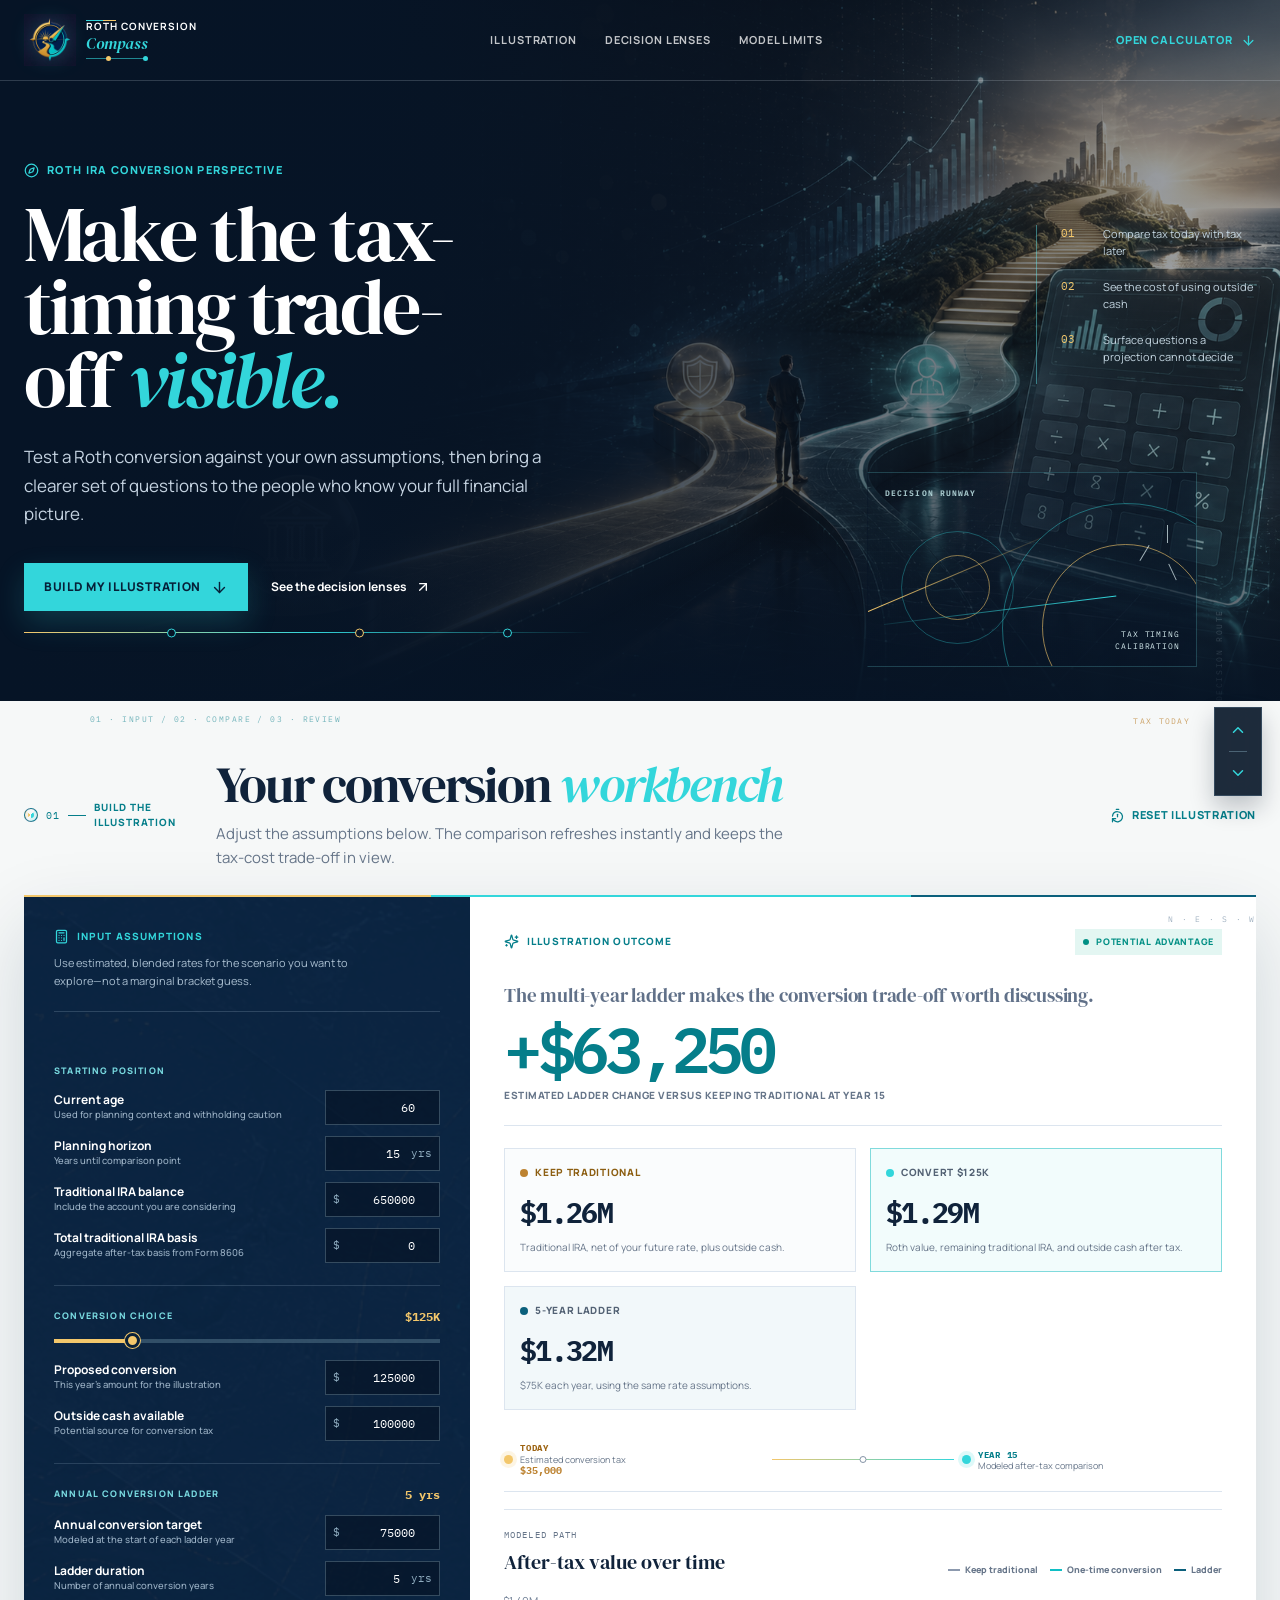
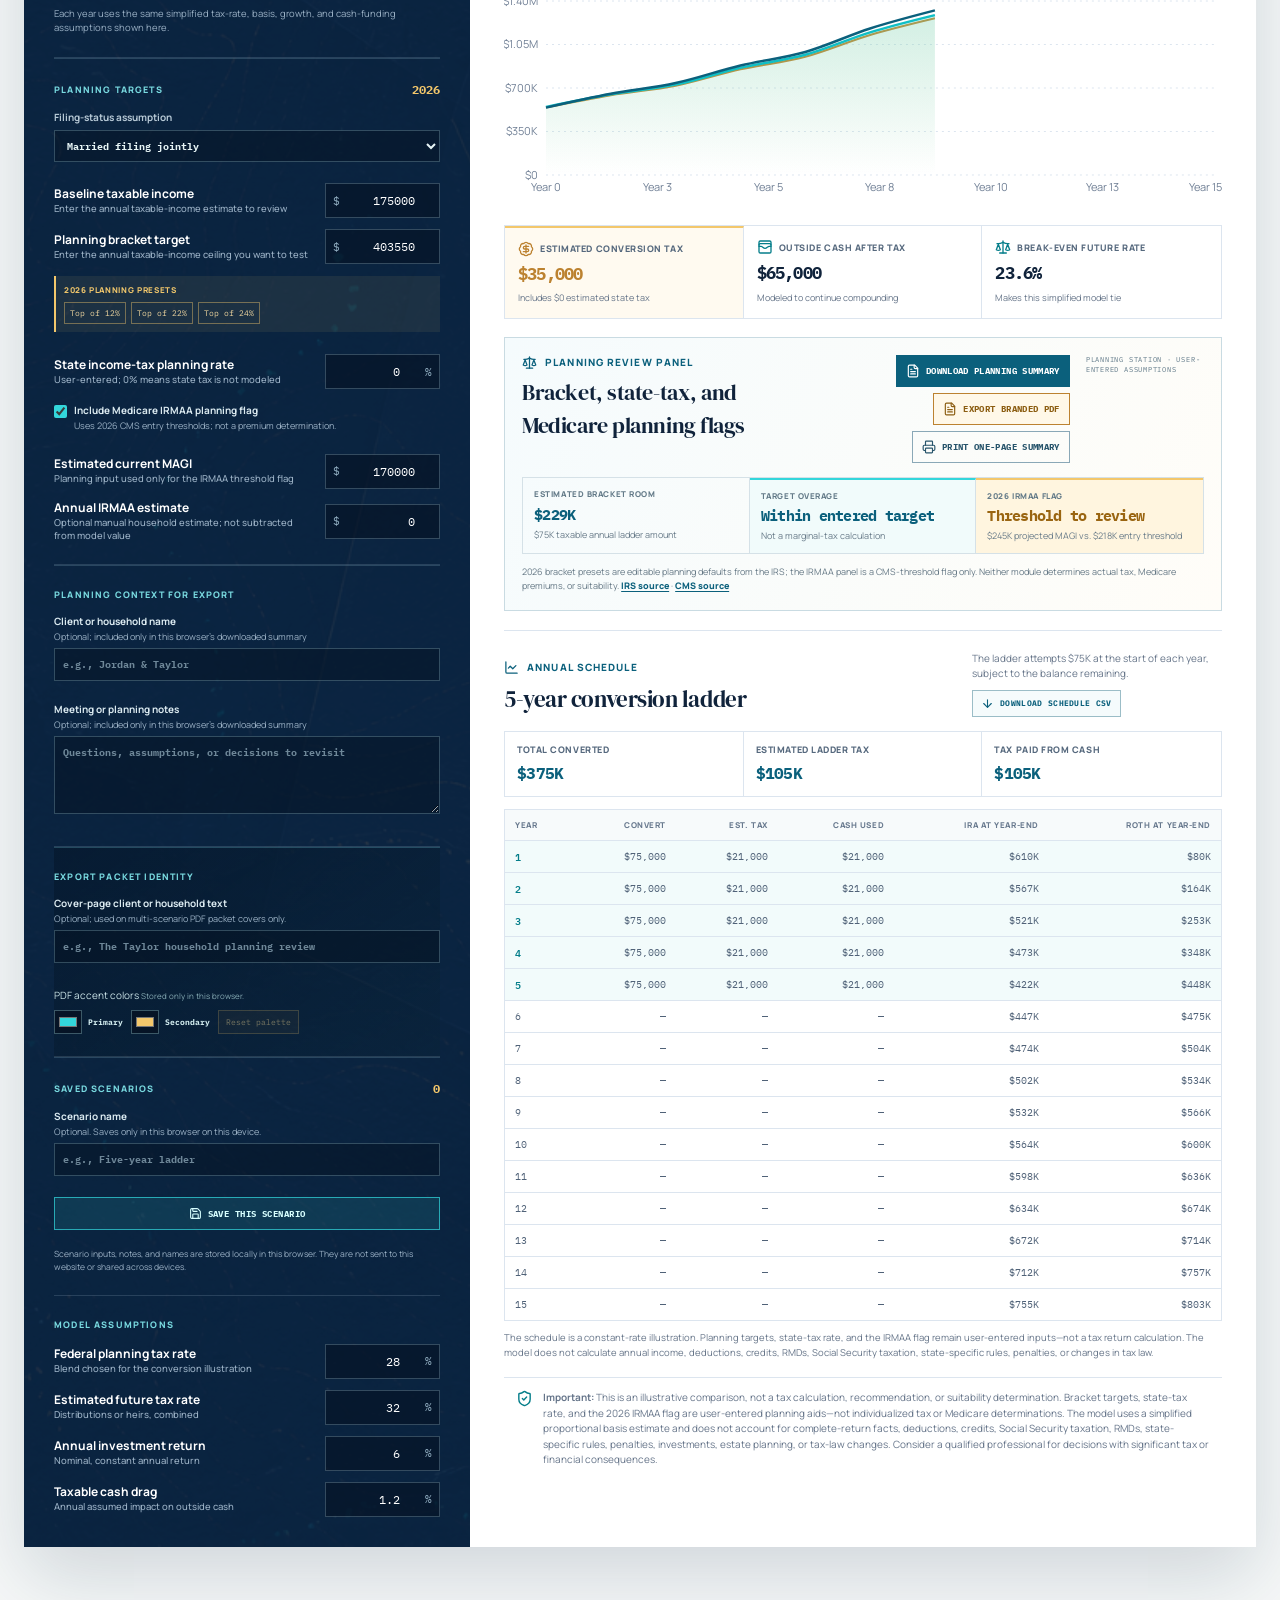
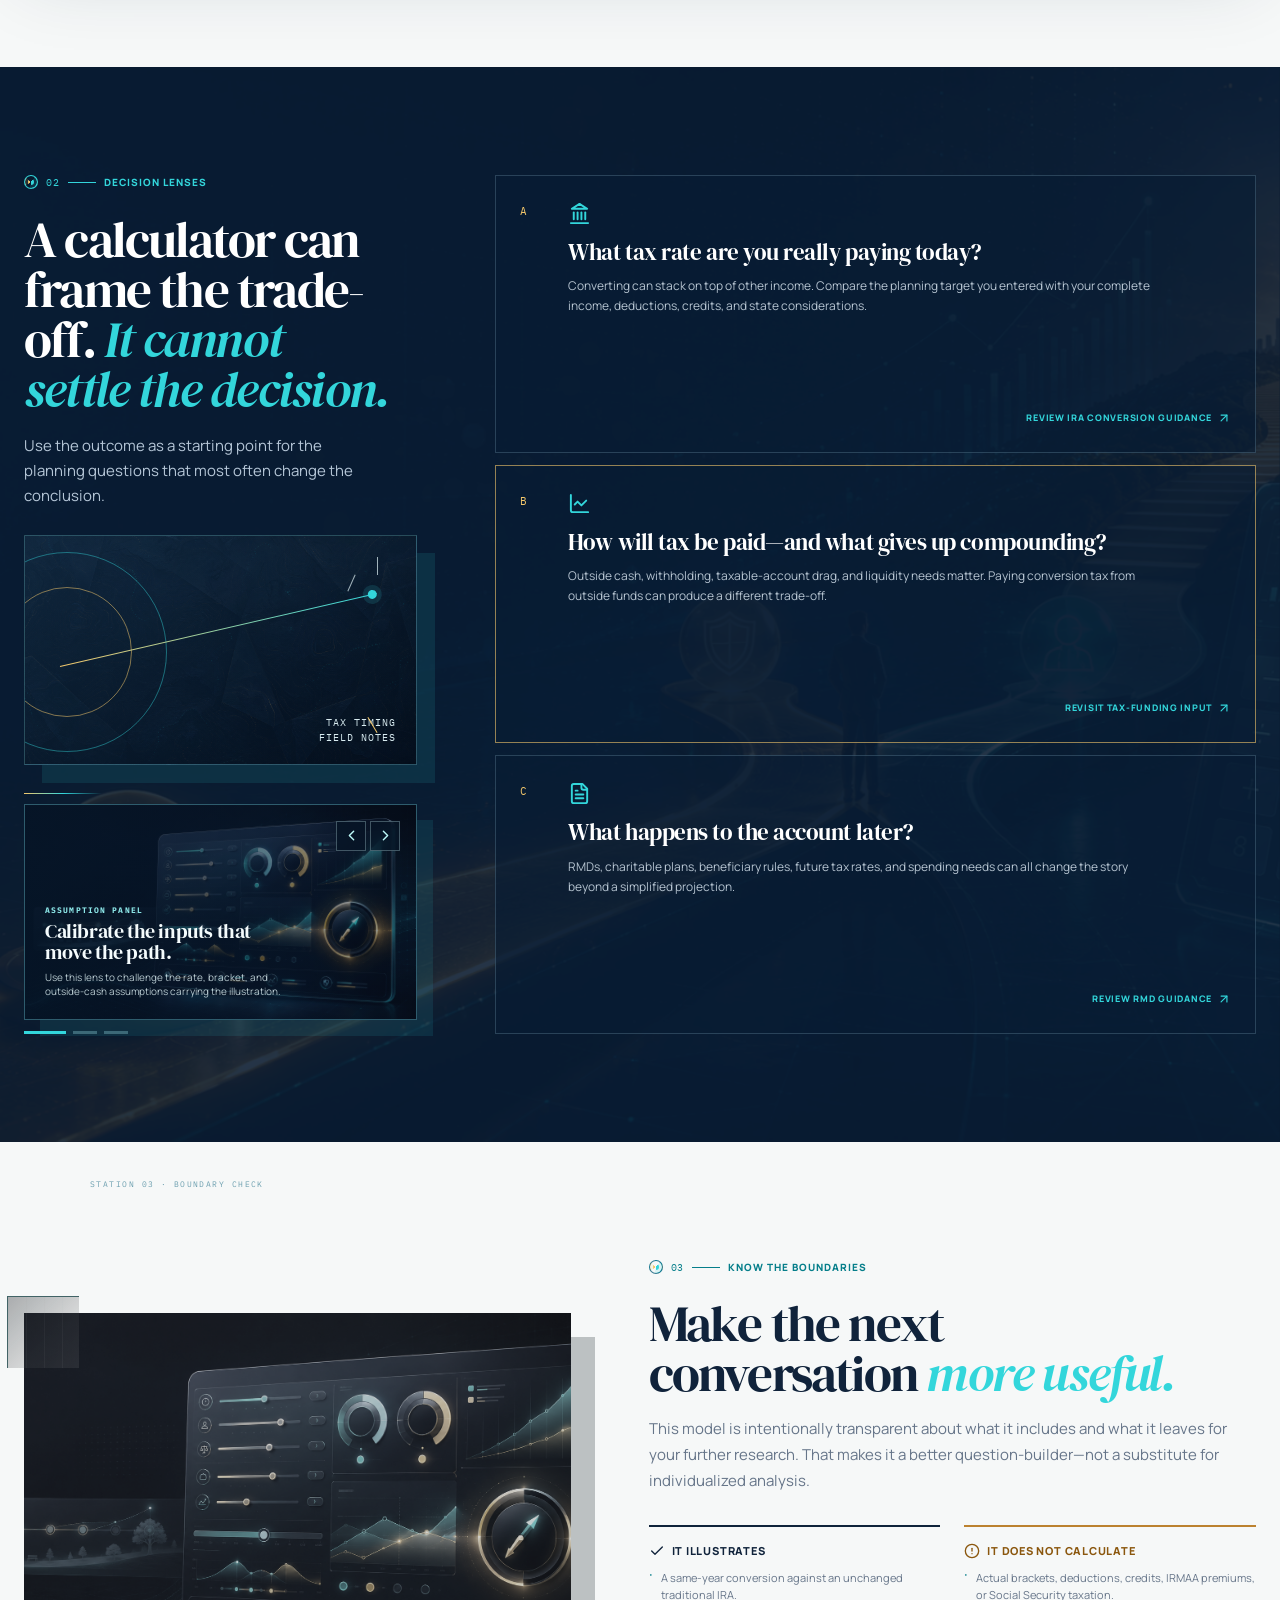
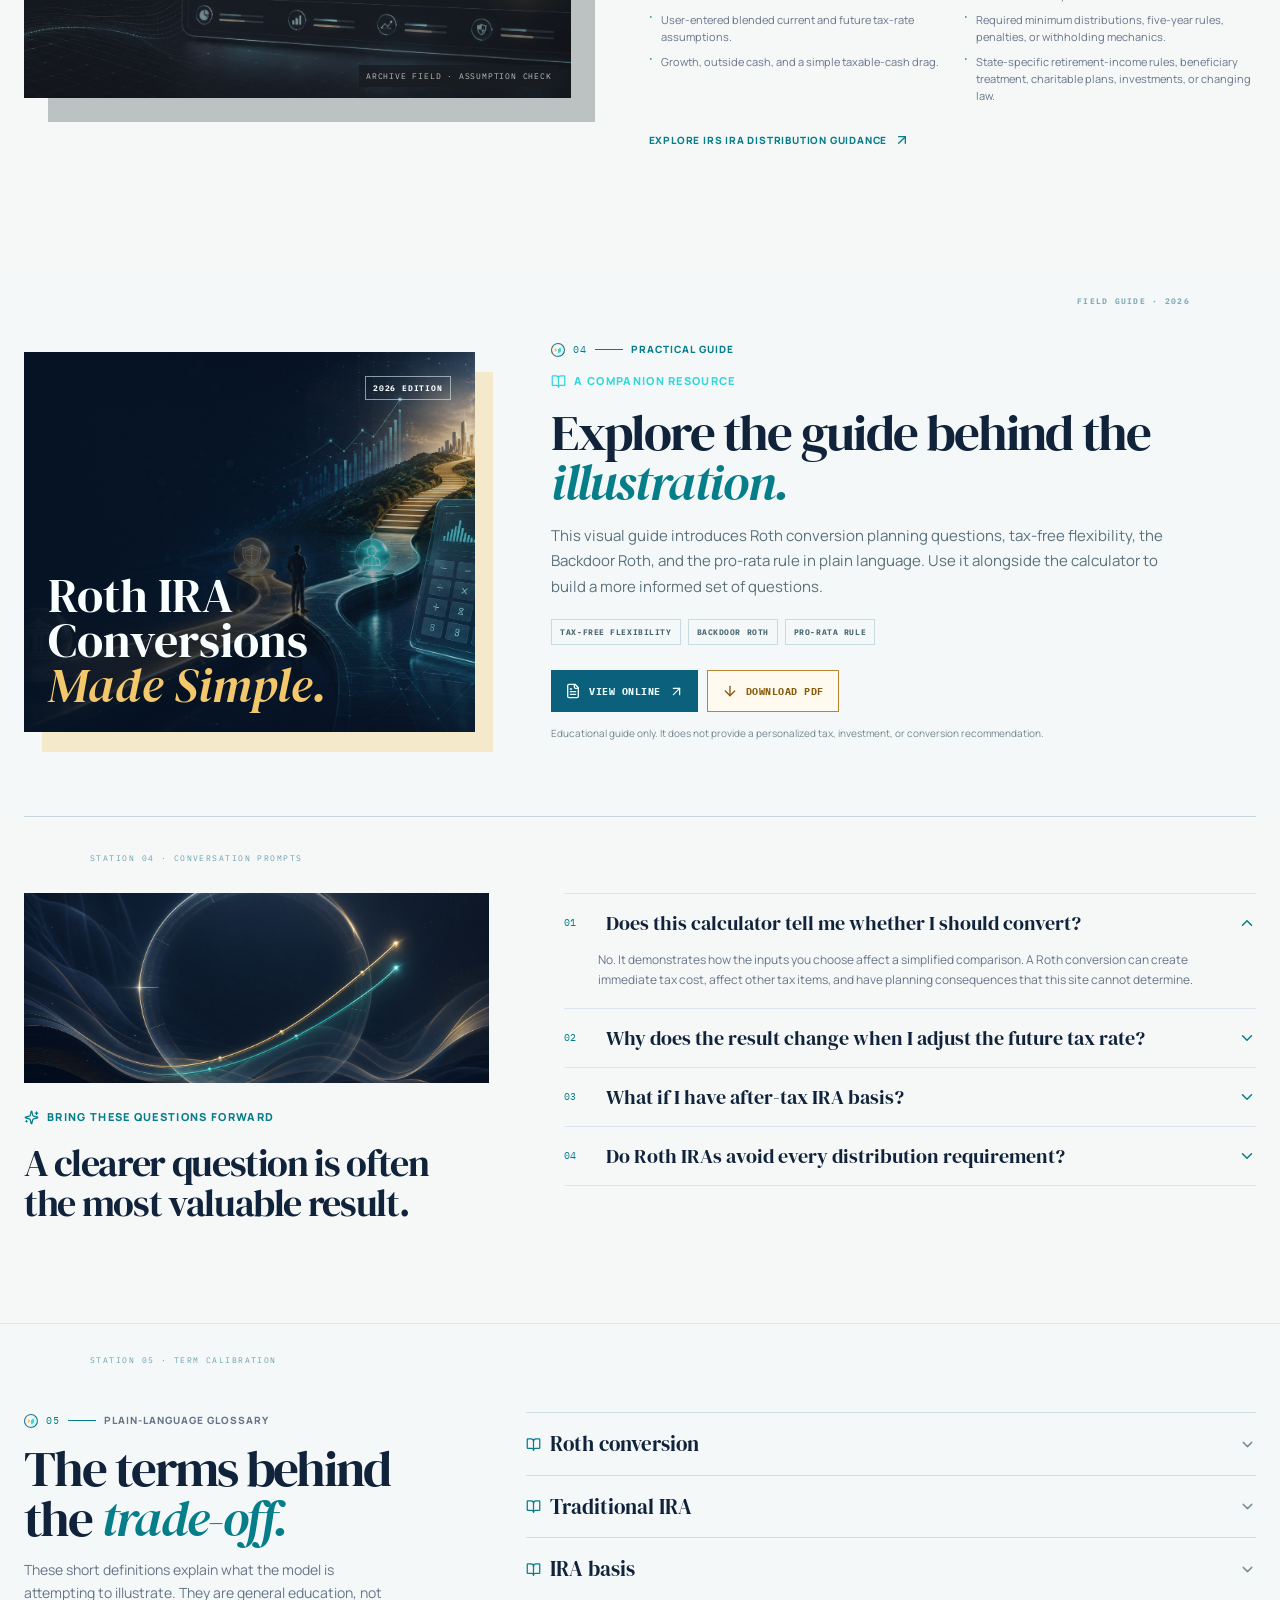
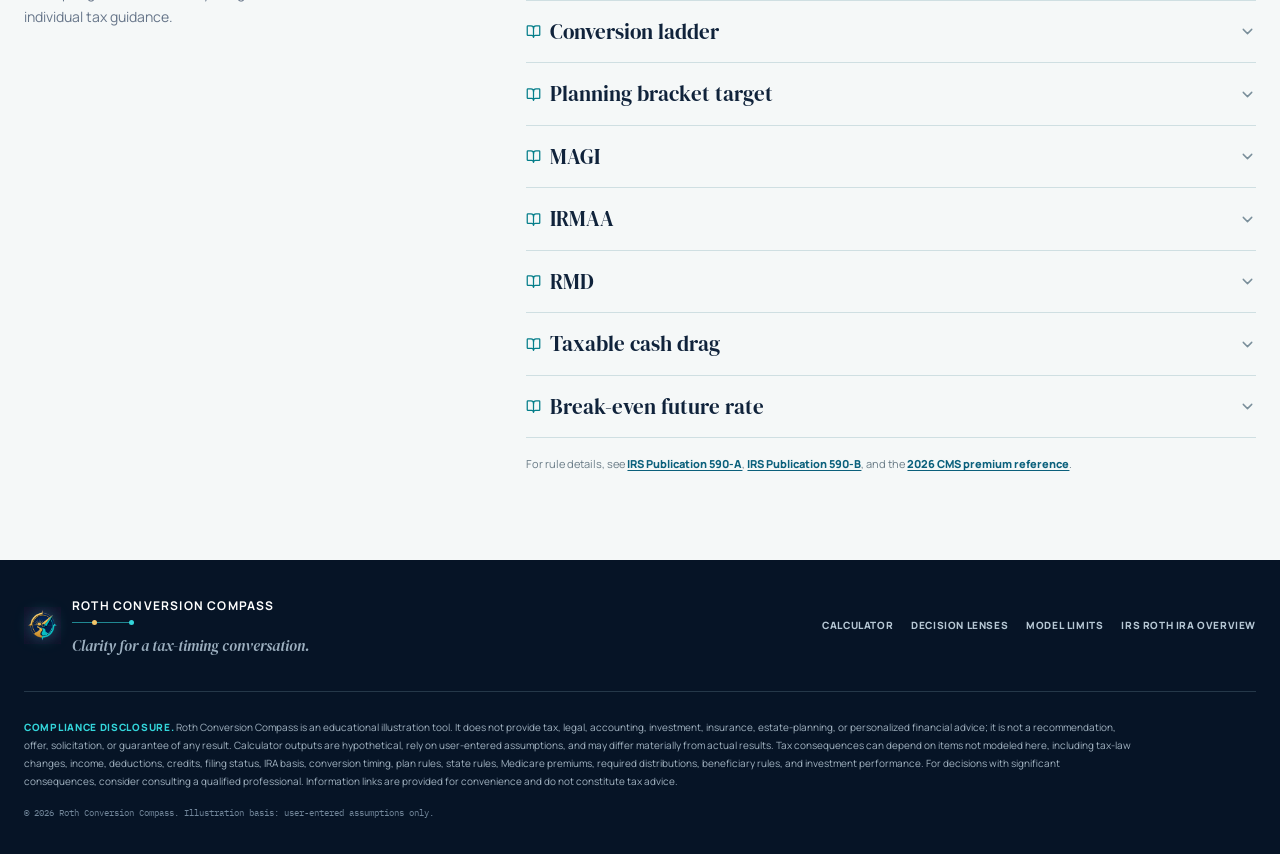
==== commit f3a20f45: "Add Roth IRA conversions brochure resource" ====
--- a/roth/index.html
+++ b/roth/index.html
@@ -8,8 +8,8 @@
     <link rel="preconnect" href="https://fonts.googleapis.com" />
     <link rel="preconnect" href="https://fonts.gstatic.com" crossorigin />
     <link href="https://fonts.googleapis.com/css2?family=DM+Serif+Display:ital@0;1&family=IBM+Plex+Mono:wght@400;500;600&family=Manrope:wght@400;500;600;700;800&display=swap" rel="stylesheet" />
-    <script type="module" crossorigin src="/roth/assets/index-BnQI6Z79.js"></script>
-    <link rel="stylesheet" crossorigin href="/roth/assets/index-tppseFTs.css">
+    <script type="module" crossorigin src="/roth/assets/index-DnqjtP4S.js"></script>
+    <link rel="stylesheet" crossorigin href="/roth/assets/index-Dr0rEEWT.css">
     <script src="/__manus__/debug-collector.js" defer></script>
   </head>
   <body>
--- a/roth/assets/index-Dr0rEEWT.css
+++ b/roth/assets/index-Dr0rEEWT.css
@@ -0,0 +1 @@
+.brand-route,.footer-route{position:relative;display:block;width:62px;height:8px;margin-top:7px;border-top:1px solid rgba(51,214,219,.6)}.brand-route i,.brand-route b,.footer-route i,.footer-route b{position:absolute;top:-3px;display:block;width:5px;height:5px;border-radius:50%}.brand-route i,.footer-route i{left:20px;background:var(--gold)}.brand-route b,.footer-route b{right:0;background:var(--cyan)}.footer-route{margin-top:5px}@media (min-width: 1360px){body{background:#dfe7ec}.site-shell{position:relative;max-width:1360px;margin:0 auto;box-shadow:0 0 48px #07142624}.shell-inner{width:min(100% - 96px,1100px)}}.scroll-caddy{position:fixed;z-index:30;right:max(18px,calc((100vw - 1360px)/2 + 18px));bottom:104px;display:grid;justify-items:center;gap:6px;padding:7px;border:1px solid rgba(103,139,167,.32);background:#061426e6;box-shadow:0 11px 24px #0714263d;-webkit-backdrop-filter:blur(10px);backdrop-filter:blur(10px)}.scroll-caddy button{display:grid;width:32px;height:30px;place-items:center;border:0;background:transparent;color:var(--cyan);transition:background .16s ease,color .16s ease,transform .16s ease}.scroll-caddy button:hover{background:#33d6db24;color:#e2ffff}.scroll-caddy button:active{transform:scale(.92)}.scroll-caddy>span{width:18px;height:1px;background:#95bfd261}@media (max-width: 680px){.scroll-caddy{right:14px;bottom:92px}}.hero-image{background-image:var(--hero-visual);background-position:72% center;filter:saturate(.48) contrast(.9) brightness(.78)}.hero-shade{background:linear-gradient(90deg,#061426,#061426fa 32%,#061426b8 59%,#06142640)}.hero:before{content:"CALIBRATION · TAX TIMING · DECISION ROUTE";position:absolute;z-index:-1;right:4.3%;bottom:92px;color:#dcf1f56b;font-family:IBM Plex Mono,monospace;font-size:8px;letter-spacing:.2em;transform:rotate(-90deg);transform-origin:right bottom}.hero-instrument{position:absolute;right:6.5%;bottom:34px;width:330px;height:195px;border:1px solid rgba(104,209,216,.24);border-left-color:transparent;background:linear-gradient(130deg,#07142614,#0714269e);overflow:hidden;pointer-events:none}.hero-instrument:before{content:"";position:absolute;right:-56px;bottom:-87px;width:250px;height:250px;border:1px solid rgba(51,214,219,.42);border-radius:50%}.hero-instrument:after{content:"";position:absolute;right:-13px;bottom:-45px;width:167px;height:167px;border:1px solid rgba(243,199,107,.6);border-radius:50%}.instrument-label{position:absolute;top:14px;left:17px;color:#cdf3f5c7;font-family:IBM Plex Mono,monospace;font-size:8px;font-weight:700;letter-spacing:.14em;text-transform:uppercase}.instrument-ring-one,.instrument-ring-two{position:absolute;display:block;border-radius:50%}.instrument-ring-one{top:58px;left:33px;width:113px;height:113px;border:1px solid rgba(51,214,219,.32)}.instrument-ring-two{top:82px;left:57px;width:65px;height:65px;border:1px solid rgba(243,199,107,.54)}.instrument-tax-arc,.instrument-roth-arc{position:absolute;display:block;height:1px;transform-origin:left center}.instrument-tax-arc{z-index:1;top:138px;left:0;width:188px;background:linear-gradient(90deg,var(--gold),rgba(243,199,107,.1));transform:rotate(-23deg)}.instrument-roth-arc{z-index:1;top:151px;left:16px;width:234px;background:linear-gradient(90deg,rgba(51,214,219,.12),var(--cyan));transform:rotate(-7deg)}.instrument-tick{position:absolute;z-index:2;display:block;width:1px;height:14px;background:#e1f6f7b3}.tick-n{right:28px;top:52px}.tick-e{right:51px;top:71px;transform:rotate(31deg)}.tick-s{right:23px;top:90px;background:var(--gold);transform:rotate(-25deg)}.hero-instrument em{position:absolute;z-index:3;right:16px;bottom:14px;color:#d4eaed;font-family:IBM Plex Mono,monospace;font-size:8px;font-style:normal;letter-spacing:.11em;line-height:1.55;text-align:right;text-transform:uppercase}.conversion-slider{background:linear-gradient(90deg,var(--cyan) 0 var(--slider-progress),rgba(164,207,220,.25) var(--slider-progress) 100%)}.conversion-slider::-webkit-slider-thumb{background:var(--cyan);box-shadow:0 0 0 1px var(--cyan)}.conversion-slider::-moz-range-thumb{background:var(--cyan);box-shadow:0 0 0 1px var(--cyan)}.baseline-card .outcome-label i{background:var(--gold-deep)}.tax-timing-ruler{display:grid;grid-template-columns:minmax(130px,1fr) minmax(70px,.7fr) minmax(130px,1fr);align-items:center;gap:8px;margin:-2px 0 17px;padding:12px 0 14px;border-bottom:1px solid var(--line)}.ruler-point{display:flex;align-items:center;gap:7px}.ruler-point>i{width:9px;height:9px;flex:none;border-radius:50%}.tax-point>i{background:var(--gold);box-shadow:0 0 0 4px #f3c76b2e}.outcome-point>i{background:var(--cyan);box-shadow:0 0 0 4px #33d6db29}.ruler-point span{display:grid;color:var(--muted);font-size:9px;line-height:1.25}.ruler-point b{color:var(--ink);font-family:IBM Plex Mono,monospace;font-size:9px;letter-spacing:.08em;text-transform:uppercase}.ruler-point strong{color:var(--gold-deep);font-family:IBM Plex Mono,monospace;font-size:10px}.ruler-line{position:relative;height:1px;background:linear-gradient(90deg,var(--gold),var(--cyan))}.ruler-line i{position:absolute;top:-3px;left:50%;width:7px;height:7px;border:1px solid #8594a7;border-radius:50%;background:#fff;transform:translate(-50%)}.chart-shell:before{content:"N · E · S · W";position:absolute;top:18px;right:0;color:#a4b4c3;font-family:IBM Plex Mono,monospace;font-size:8px;letter-spacing:.22em}.chart-key i{background:var(--gold-deep)}.tax-detail-grid .tax-cost-stat{background:#fffaf0}.tax-detail-grid .tax-cost-stat svg,.tax-detail-grid .tax-cost-stat strong{color:var(--gold-deep)}.ladder-input-note{margin:0;color:#9bb1c5;font-size:9.5px;line-height:1.5}.advisor-input-group{border-top:1px solid rgba(151,195,210,.22)}.advisor-select{display:grid;gap:5px;margin-bottom:10px;color:#b6c8d5;font-size:10px;font-weight:700}.advisor-select select{width:100%;height:32px;border:1px solid rgba(151,195,210,.3);border-radius:0;background:#030f1e6b;color:#e7f5f6;font-family:IBM Plex Mono,monospace;font-size:10px;padding:0 8px}.advisor-select select:focus{outline:1px solid var(--cyan);outline-offset:2px}.bracket-presets{margin:1px 0 11px;padding:8px;border-left:2px solid var(--gold);background:#f3c76b14}.bracket-presets>span{display:block;margin-bottom:6px;color:#f0c66b;font-size:8px;font-weight:900;letter-spacing:.08em;text-transform:uppercase}.bracket-presets>div{display:flex;flex-wrap:wrap;gap:5px}.bracket-presets button{border:1px solid rgba(243,199,107,.42);border-radius:0;background:transparent;color:#eed59e;font-family:IBM Plex Mono,monospace;font-size:8px;padding:4px 5px;transition:background .16s ease,color .16s ease}.bracket-presets button:hover{background:#f3c76b33;color:#fff9e7}.advisor-toggle{display:flex;align-items:flex-start;gap:7px;margin:3px 0 10px;color:#dbeaf0;cursor:pointer}.advisor-toggle input{width:13px;height:13px;margin-top:2px;accent-color:var(--cyan)}.advisor-toggle b{display:block;color:#dbeaf0;font-size:10px}.advisor-toggle small{display:block;margin-top:2px;color:#9bb1c5;font-size:9px;line-height:1.4}.context-input-group{border-top:1px solid rgba(151,195,210,.22)}.text-field{display:grid;gap:5px;margin-bottom:10px;color:#dbeaf0;font-size:10px;font-weight:700}.text-field small{display:block;margin-top:2px;color:#9bb1c5;font-size:9px;font-weight:400;line-height:1.35}.text-field input,.text-field textarea{width:100%;border:1px solid rgba(151,195,210,.3);border-radius:0;background:#030f1e6b;color:#e7f5f6;font-family:IBM Plex Mono,monospace;font-size:10px;padding:8px;resize:vertical}.text-field input:focus,.text-field textarea:focus{outline:1px solid var(--cyan);outline-offset:2px}.text-field input::placeholder,.text-field textarea::placeholder{color:#6e8798}.scenario-input-group{border-top:1px solid rgba(151,195,210,.22)}.scenario-save{display:inline-flex;align-items:center;justify-content:center;gap:6px;width:100%;border:1px solid rgba(51,214,219,.72);border-radius:0;background:#33d6db1f;color:#d7ffff;font-family:IBM Plex Mono,monospace;font-size:9px;font-weight:800;letter-spacing:.05em;padding:9px;text-transform:uppercase;transition:background .16s ease,transform .16s ease}.scenario-save:hover{background:#33d6db38}.scenario-save:active{transform:scale(.98)}.scenario-privacy{margin:7px 0 0;color:#9bb1c5;font-size:8.5px;line-height:1.45}.scenario-list{display:grid;gap:5px;margin-top:9px}.scenario-row{display:grid;grid-template-columns:1fr 30px;border:1px solid rgba(151,195,210,.22);background:#030f1e40}.scenario-row button:first-child{display:flex;min-width:0;align-items:baseline;justify-content:space-between;gap:8px;border:0;background:transparent;color:#def8f9;padding:7px;text-align:left}.scenario-row button:first-child span{overflow:hidden;font-family:IBM Plex Mono,monospace;font-size:9px;text-overflow:ellipsis;white-space:nowrap}.scenario-row button:first-child small{flex:none;color:#8ca7b8;font-size:8px}.scenario-row button:last-child{display:grid;place-items:center;border:0;border-left:1px solid rgba(151,195,210,.22);background:transparent;color:#e0b86a}.scenario-compare-note{display:flex;align-items:center;gap:6px;margin:8px 0 0;color:#a7cbd4;font-size:8.5px;line-height:1.4}.scenario-row-wrap{border:1px solid rgba(151,195,210,.22);background:#030f1e40}.scenario-row{display:grid;grid-template-columns:minmax(0,1fr) repeat(4,30px);border:0;background:transparent}.scenario-row button:not(:first-child){display:grid;place-items:center;border:0;border-left:1px solid rgba(151,195,210,.22);background:transparent}.scenario-row .scenario-compare-toggle{color:#8fcfd5}.scenario-row .scenario-compare-toggle:hover{background:#33d6db1f;color:#dfffff}.scenario-row .scenario-compare-toggle.is-selected{background:#33d6db2e;color:var(--cyan)}.scenario-row .scenario-row-action{color:#a8c3d2}.scenario-row .scenario-row-action:hover{color:#effdff;background:#97c3d21f}.scenario-row button:last-child{color:#e0b86a}.scenario-row button:last-child:hover{background:#f3c76b1f}.scenario-rename-editor{display:grid;grid-template-columns:minmax(0,1fr) 30px 30px;border-top:1px solid rgba(151,195,210,.22)}.scenario-rename-editor input{min-width:0;border:0;background:#ffffff14;color:#effdff;font-family:IBM Plex Mono,monospace;font-size:9px;padding:8px;outline:none}.scenario-rename-editor input:focus{box-shadow:inset 0 0 0 1px var(--cyan)}.scenario-rename-editor button{display:grid;place-items:center;border:0;border-left:1px solid rgba(151,195,210,.22);background:transparent;color:var(--cyan)}.scenario-rename-editor button:last-child{color:#d3e5e9}.comparison-grid{grid-template-columns:repeat(3,1fr)}.baseline-card{border-color:#e4c486;background:#fffaf0}.baseline-card .outcome-label{color:#8c5e12}.ladder-card{border-color:#9dc7d6;background:#f2f8fa}.ladder-card .outcome-label i,.chart-key .key-ladder{background:#0b607c}.ladder-results{margin-top:19px;padding:20px 0 0;border-top:1px solid var(--line)}.ladder-results-head{display:flex;align-items:flex-end;justify-content:space-between;gap:22px}.ladder-results-head .panel-kicker{color:#0b607c}.ladder-results-head h3{margin:7px 0 0;color:var(--ink);font-family:"DM Serif Display",Georgia,serif;font-size:23px;font-weight:400;letter-spacing:-.02em}.ladder-results-head p{max-width:250px;margin:0;color:var(--muted);font-size:10px;line-height:1.55}.ladder-summary-grid{display:grid;grid-template-columns:repeat(3,1fr);margin-top:14px;border:1px solid var(--line)}.ladder-summary-grid article{display:grid;gap:5px;padding:11px 12px;border-right:1px solid var(--line)}.ladder-summary-grid article:last-child{border-right:0}.ladder-summary-grid span{color:#55687d;font-size:9px;font-weight:900;letter-spacing:.06em;text-transform:uppercase}.ladder-summary-grid strong{color:#0b607c;font-family:IBM Plex Mono,monospace;font-size:16px;letter-spacing:-.05em}.ladder-table-wrap{overflow-x:auto;margin-top:12px;border:1px solid var(--line)}.ladder-table-wrap table{width:100%;border-collapse:collapse;font-size:10px;white-space:nowrap}.ladder-table-wrap th{padding:9px 10px;color:#68798e;background:#f7fafb;font-size:8px;font-weight:900;letter-spacing:.07em;text-align:right;text-transform:uppercase}.ladder-table-wrap th:first-child,.ladder-table-wrap td:first-child{text-align:left}.ladder-table-wrap td{padding:8px 10px;border-top:1px solid var(--line);color:#506278;font-family:IBM Plex Mono,monospace;text-align:right}.ladder-table-wrap .ladder-active-row{background:#f2fbfb}.ladder-table-wrap .ladder-active-row td:first-child{color:var(--cyan-ink);font-weight:600}.ladder-shortfall{display:flex;align-items:flex-start;gap:7px;margin-top:10px;padding:9px 10px;border-left:3px solid var(--gold-deep);background:#fff8e8;color:#6c501a;font-size:9.5px;line-height:1.5}.ladder-shortfall svg{flex:none;color:var(--gold-deep)}.ladder-limit{margin:10px 0 0;color:var(--muted);font-size:9.5px;line-height:1.55}.advisor-review{margin-top:18px;padding:17px;border:1px solid #c9dbe2;background:linear-gradient(115deg,#f5fbfd,#fffdf8)}.advisor-review-head{display:flex;align-items:flex-start;justify-content:space-between;gap:16px}.advisor-review-head .panel-kicker{color:#0b607c}.advisor-review h3{margin:6px 0 0;color:var(--ink);font-family:"DM Serif Display",Georgia,serif;font-size:22px;font-weight:400;letter-spacing:-.02em}.export-summary{display:inline-flex;flex:none;align-items:center;gap:6px;border:1px solid #0b607c;border-radius:0;background:#0b607c;color:#fff;font-family:IBM Plex Mono,monospace;font-size:9px;font-weight:800;letter-spacing:.04em;padding:8px 9px;text-transform:uppercase;transition:background .16s ease,transform .16s ease}.export-summary:hover{background:#063d51}.export-summary:active{transform:scale(.97)}.scenario-comparison{margin-top:18px;padding:18px;border:1px solid #c4d9df;background:#f8fcfc}.scenario-comparison-head{display:flex;align-items:flex-start;justify-content:space-between;gap:16px}.scenario-comparison-head .panel-kicker{color:#0b607c}.scenario-comparison-head h3{margin:6px 0 0;color:var(--ink);font-family:"DM Serif Display",Georgia,serif;font-size:22px;font-weight:400;letter-spacing:-.02em}.scenario-comparison-head>span{padding:5px 7px;border:1px solid #bfdbe0;color:#0b607c;font-family:IBM Plex Mono,monospace;font-size:9px;font-weight:700}.scenario-comparison-empty{margin:13px 0 0;color:#697e89;font-size:11px;line-height:1.55}.scenario-comparison-grid{display:grid;gap:10px;margin-top:15px}.scenario-comparison-card{min-width:0;border:1px solid #d5e3e7;background:#fff}.scenario-comparison-card header{display:flex;min-width:0;align-items:baseline;justify-content:space-between;gap:7px;padding:10px 11px;border-bottom:2px solid var(--cyan);background:#f1fbfb}.scenario-comparison-card header span{overflow:hidden;color:#0b607c;font-family:IBM Plex Mono,monospace;font-size:10px;font-weight:800;text-overflow:ellipsis;white-space:nowrap}.scenario-comparison-card header small{flex:none;color:#728895;font-size:8px}.scenario-comparison-card dl{margin:0;padding:3px 11px 9px}.scenario-comparison-card dl>div{display:grid;grid-template-columns:1fr auto;gap:8px;padding:8px 0;border-bottom:1px solid #e4ecee}.scenario-comparison-card dl>div:last-child{border-bottom:0}.scenario-comparison-card dt{color:#647985;font-size:8.5px;line-height:1.35}.scenario-comparison-card dd{margin:0;color:#18384b;font-family:IBM Plex Mono,monospace;font-size:10px;font-weight:700;text-align:right}.scenario-comparison-card .gold-row dd{color:#a66a14}.scenario-comparison-card .outcome-row dd{color:#0b607c}.scenario-comparison-card .positive-row dd{color:#008f84}.scenario-comparison-card .caution-row dd{color:#a66a14}.scenario-comparison-card>button{width:100%;border:0;border-top:1px solid #d5e3e7;background:#fff;color:#0b607c;font-family:IBM Plex Mono,monospace;font-size:8px;font-weight:800;letter-spacing:.05em;padding:8px;text-transform:uppercase}.scenario-comparison-card>button:hover{background:#e7f5f6}.scenario-note-editor{display:grid;gap:6px;padding:9px 10px;border-top:1px solid rgba(92,164,171,.28);background:#0d374c29}.scenario-note-editor>span{color:#83cfd1;font-family:IBM Plex Mono,monospace;font-size:8px;font-weight:800;letter-spacing:.06em;text-transform:uppercase}.scenario-note-editor textarea{width:100%;resize:vertical;border:1px solid rgba(133,198,204,.36);background:#0416269e;color:#e6f7f8;font:11px/1.45 Manrope,sans-serif;padding:8px}.scenario-row-action.is-active{border-color:#33d6dbb3;background:#33d6db29;color:#c9ffff}.scenario-comparison-actions{display:flex;flex-wrap:wrap;justify-content:flex-end;gap:6px;max-width:52%}.scenario-comparison-actions>span,.scenario-comparison-actions>button{display:inline-flex;align-items:center;gap:5px;min-height:29px;border:1px solid #bfdbe0;background:#fff;color:#0b607c;font-family:IBM Plex Mono,monospace;font-size:8px;font-weight:800;letter-spacing:.035em;padding:6px 7px;text-transform:uppercase}.scenario-comparison-actions>button:disabled{cursor:not-allowed;opacity:.45}.scenario-comparison-actions>button:not(:disabled):hover,.share-return-button:hover{background:#e6f5f6}.scenario-comparison-actions .share-readonly-state{border-color:#d4b279;background:#fff8e8;color:#8c5e12}.shared-comparison-notice,.share-message{display:flex;align-items:flex-start;gap:7px;margin:11px 0 0;border-left:3px solid #0b607c;background:#edf8f8;color:#446472;font-size:10px;line-height:1.5;padding:9px 10px}.shared-comparison-notice{border-left-color:#c68b31;background:#fffaf0}.scenario-comparison-note{display:flex;align-items:flex-start;gap:5px;margin:0;border-top:1px solid #e4ecee;color:#5d7480;font-size:9px;line-height:1.45;padding:8px 11px;white-space:pre-wrap}.scenario-overlay{margin-top:14px;padding:14px;border:1px solid #d1e3e6;background:#fff}.scenario-overlay-head{display:flex;align-items:flex-start;justify-content:space-between;gap:14px}.scenario-overlay-head .panel-kicker{color:#0b607c}.scenario-overlay-head h4{margin:5px 0 0;color:var(--ink);font-family:"DM Serif Display",Georgia,serif;font-size:18px;font-weight:400;letter-spacing:-.015em}.scenario-overlay-key{display:flex;flex-wrap:wrap;justify-content:flex-end;gap:7px 12px;max-width:55%}.scenario-overlay-key span{display:inline-flex;align-items:center;gap:5px;color:#526b78;font-family:IBM Plex Mono,monospace;font-size:8px}.scenario-overlay-key i{display:inline-block;width:14px;height:2px}.scenario-overlay-chart{height:235px;margin-top:10px}.scenario-overlay>p,.scenario-overlay-hint{margin:8px 0 0;color:#718690;font-size:10px;line-height:1.45}.scenario-overlay-hint{padding:11px 0 0}.summary-actions{display:flex;flex-wrap:wrap;justify-content:flex-end;gap:6px}.print-summary-button{display:inline-flex;align-items:center;gap:6px;border:1px solid #8aa8b7;border-radius:0;background:transparent;color:#27546b;font-family:IBM Plex Mono,monospace;font-size:9px;font-weight:800;letter-spacing:.04em;padding:8px 9px;text-transform:uppercase;transition:background .16s ease}.print-summary-button:hover{background:#e7f3f6}.pdf-summary-button{display:inline-flex;align-items:center;gap:6px;border:1px solid #bc8230;border-radius:0;background:#fff8e8;color:#8c5e12;font-family:IBM Plex Mono,monospace;font-size:9px;font-weight:800;letter-spacing:.04em;padding:8px 9px;text-transform:uppercase;transition:background .16s ease,transform .16s ease}.pdf-summary-button:hover{background:#fbe6b8}.pdf-summary-button:active{transform:scale(.97)}.advisor-review-grid{display:grid;grid-template-columns:repeat(3,1fr);margin-top:14px;border:1px solid #d5e1e7}.advisor-review-grid article{display:grid;gap:5px;min-height:75px;padding:10px 11px;border-right:1px solid #d5e1e7}.advisor-review-grid article:last-child{border-right:0}.advisor-review-grid span{color:#637a88;font-size:8px;font-weight:900;letter-spacing:.07em;text-transform:uppercase}.advisor-review-grid strong{color:#0b607c;font-family:IBM Plex Mono,monospace;font-size:15px;line-height:1.15;letter-spacing:-.05em}.advisor-review-grid small{color:#687b89;font-size:9px;line-height:1.4}.advisor-review-grid .flagged{background:#fff5df}.advisor-review-grid .flagged strong{color:#9a6511}.advisor-review-grid .clear{background:#f1fbfb}.advisor-review>p{margin:11px 0 0;color:#667986;font-size:9px;line-height:1.55}.advisor-review>p a{color:#0b607c;font-weight:800;text-decoration:underline;text-underline-offset:2px}.calculator-section:before{content:"01 · INPUT / 02 · COMPARE / 03 · REVIEW";position:absolute;top:12px;left:max(24px,calc((100% - 1100px)/2));color:#077e8a8c;font-family:IBM Plex Mono,monospace;font-size:8px;letter-spacing:.18em}.calculator-workbench{position:relative}.calculator-workbench:after{content:"";position:absolute;z-index:4;top:0;left:0;width:100%;height:2px;background:linear-gradient(90deg,var(--gold) 0 33%,var(--cyan) 33% 72%,#0b607c 72% 100%)}.calculator-section:after{content:"TAX TODAY";position:absolute;right:max(24px,calc((100% - 1100px)/2));top:14px;color:#bc8230b8;font-family:IBM Plex Mono,monospace;font-size:8px;letter-spacing:.16em}.lens-section:after{content:"";position:absolute;left:8%;bottom:-1px;width:min(420px,38%);height:1px;background:linear-gradient(90deg,var(--gold),var(--cyan))}.model-photo{filter:saturate(.36) contrast(.88) brightness(.88)}.model-photo:after{content:"ARCHIVE FIELD · ASSUMPTION CHECK";position:absolute;right:12px;bottom:11px;padding:5px 7px;background:#061426d6;color:#cde8e9;font-family:IBM Plex Mono,monospace;font-size:8px;letter-spacing:.1em}.model-photo:before{content:"";position:absolute;inset:0;pointer-events:none;background:linear-gradient(135deg,#06142657,#f8f6ee1a),repeating-linear-gradient(90deg,rgba(222,238,237,.06) 0 1px,transparent 1px 18px)}.model-section,.faq-section{position:relative}.model-section:before,.faq-section:before{position:absolute;left:max(18px,calc((100% - 1100px)/2));top:36px;color:#0b607c94;font-family:IBM Plex Mono,monospace;font-size:8px;letter-spacing:.18em}.model-section:before{content:"STATION 03 · BOUNDARY CHECK"}.faq-section:before{content:"STATION 04 · CONVERSATION PROMPTS"}.baseline-card{border-top:3px solid var(--gold)}.tax-cost-stat,.advisor-review-grid .flagged{border-top:2px solid var(--gold)}.advisor-review-grid .clear{border-top:2px solid var(--cyan)}.advisor-review-head:after{content:"PLANNING STATION · USER-ENTERED ASSUMPTIONS";align-self:flex-start;margin-left:auto;color:#607988;font-family:IBM Plex Mono,monospace;font-size:7px;letter-spacing:.11em}.brand img,.footer-brand img{filter:drop-shadow(0 0 7px rgba(51,214,219,.32))}.glossary-section{padding:88px 0;background:#f5f8f8;border-top:1px solid #dce7e8}.glossary-layout{display:grid;grid-template-columns:.74fr 1.26fr;gap:74px}.glossary-intro h2{margin:14px 0;color:var(--ink);font-family:"DM Serif Display",Georgia,serif;font-size:clamp(34px,4vw,57px);font-weight:400;line-height:.98;letter-spacing:-.04em}.glossary-intro h2 i{color:var(--cyan-ink)}.glossary-intro p{max-width:360px;color:var(--muted);font-size:14px;line-height:1.7}.glossary-list{border-top:1px solid #cfdfe2}.glossary-item{border-bottom:1px solid #cfdfe2}.glossary-item button{display:flex;width:100%;align-items:center;justify-content:space-between;gap:18px;border:0;background:transparent;color:var(--ink);font-family:"DM Serif Display",Georgia,serif;font-size:21px;padding:15px 0;text-align:left}.glossary-item button span{display:flex;align-items:center;gap:9px}.glossary-item button svg:first-child{color:var(--cyan-ink)}.glossary-item button>svg{color:#7a8f9b}.glossary-item p{max-width:690px;margin:-2px 0 16px 24px;color:var(--muted);font-size:13px;line-height:1.65}.glossary-sources{margin:17px 0 0;color:#697b86;font-size:11px;line-height:1.55}.glossary-sources a{color:#0b607c;font-weight:800;text-decoration:underline;text-underline-offset:2px}.glossary-section{position:relative}.glossary-section:before{content:"STATION 05 · TERM CALIBRATION";position:absolute;top:30px;left:max(18px,calc((100% - 1100px)/2));color:#0b607c94;font-family:IBM Plex Mono,monospace;font-size:8px;letter-spacing:.18em}.print-summary,.print-comparison-worksheet{display:none}.ladder-csv-button{display:inline-flex;align-items:center;gap:6px;margin-top:8px;border:1px solid #9bbdc7;background:#f5fbfc;color:#0b607c;font-family:IBM Plex Mono,monospace;font-size:8px;font-weight:800;letter-spacing:.04em;padding:6px 8px;text-transform:uppercase}.ladder-csv-button:hover{border-color:#0b607c;background:#e8f5f6}@media print{.site-shell.print-summary-mode .print-comparison-worksheet,.site-shell.print-worksheet-mode .print-summary{display:none!important}.site-shell.print-worksheet-mode .print-comparison-worksheet{display:block!important;font-family:Arial,sans-serif;color:#122334;page-break-inside:avoid}.site-shell.print-worksheet-mode main>.print-comparison-worksheet{display:block!important}.print-worksheet-head{display:flex;align-items:flex-start;justify-content:space-between;gap:20px;border-bottom:2px solid #0b607c;padding-bottom:11px}.print-worksheet-head span{color:#0b607c;font-size:9px;font-weight:800;letter-spacing:.12em}.print-worksheet-head h1{margin:4px 0 0;font-family:Georgia,serif;font-size:26px;font-weight:400}.print-worksheet-head p{margin:0;color:#61727d;font-size:10px}.print-worksheet-meta{display:grid;grid-template-columns:2fr 1fr 1fr;gap:8px;margin-top:13px}.print-worksheet-meta div{border:1px solid #cdd9dd;padding:8px}.print-worksheet-meta span{display:block;color:#61727d;font-size:8px;font-weight:800;letter-spacing:.06em;text-transform:uppercase}.print-worksheet-meta strong{display:block;margin-top:4px;font-size:12px}.print-worksheet-table{width:100%;margin-top:13px;border-collapse:collapse;font-size:8.5px}.print-worksheet-table th{background:#09213c;color:#fff;font-size:7.5px;letter-spacing:.04em;text-transform:uppercase}.print-worksheet-table th,.print-worksheet-table td{border:1px solid #cdd9dd;padding:7px;text-align:left}.print-worksheet-table td:last-child{color:#0b607c;font-weight:700}.print-worksheet-notes{display:grid;grid-template-columns:1.25fr .75fr;gap:20px;margin-top:15px}.print-worksheet-notes>div{border-top:1px solid #cdd9dd;padding-top:8px}.print-worksheet-notes h2{margin:0 0 4px;font-size:11px}.print-worksheet-notes p{margin:0 0 7px;color:#4f626d;font-size:9px;line-height:1.48}.worksheet-lines{color:#83949d!important;letter-spacing:.04em;line-height:2.2!important}.print-worksheet-empty{margin-top:16px;color:#4f626d;font-size:10px}}@media print{@page{size:letter;margin:.42in}body{background:#fff!important;color:#122334!important}.site-shell>:not(main),main>:not(.print-summary){display:none!important}.site-shell,main,.print-summary{display:block!important;max-width:none!important;min-height:0!important;margin:0!important;padding:0!important;box-shadow:none!important}.print-summary{font-family:Arial,sans-serif;color:#122334;page-break-inside:avoid}.print-summary-head{display:flex;align-items:flex-start;justify-content:space-between;gap:20px;border-bottom:2px solid #0b607c;padding-bottom:11px}.print-summary-head span{color:#0b607c;font-size:9px;font-weight:800;letter-spacing:.12em}.print-summary-head h1{margin:4px 0 0;font-family:Georgia,serif;font-size:26px;font-weight:400}.print-summary-head p{margin:0;color:#61727d;font-size:10px}.print-summary-grid,.print-summary-outcomes,.print-summary-columns{display:grid;grid-template-columns:repeat(4,1fr);gap:8px;margin-top:13px}.print-summary-grid div,.print-summary-outcomes article{border:1px solid #cdd9dd;padding:8px}.print-summary-grid span,.print-summary-outcomes span{display:block;color:#61727d;font-size:8px;font-weight:800;letter-spacing:.06em;text-transform:uppercase}.print-summary-grid strong,.print-summary-outcomes strong{display:block;margin-top:4px;font-size:14px}.print-summary-outcomes{grid-template-columns:repeat(3,1fr)}.print-summary-outcomes article:nth-child(1){border-top:3px solid #c68b31}.print-summary-outcomes article:nth-child(2){border-top:3px solid #10bfc5}.print-summary-outcomes article:nth-child(3){border-top:3px solid #0b607c}.print-summary-columns{grid-template-columns:1fr 1fr}.print-summary-columns>div{border-top:1px solid #cdd9dd;padding-top:8px}.print-summary-columns h2{margin:0 0 4px;font-size:11px}.print-summary-columns p,.print-summary-disclaimer{margin:0;color:#4f626d;font-size:9px;line-height:1.48}.print-summary-disclaimer{margin-top:12px;border-top:1px solid #cdd9dd;padding-top:8px}}.navigation-instrument{position:relative;overflow:hidden;height:230px;border:1px solid rgba(116,205,220,.32);background:linear-gradient(145deg,#193b5b8f,#0613247a),var(--detail-visual) center / cover;box-shadow:18px 18px #33d6db1c}.instrument-ring{position:absolute;border:1px solid rgba(51,214,219,.44);border-radius:50%}.ring-one{width:200px;height:200px;top:16px;left:-58px}.ring-two{width:130px;height:130px;top:51px;left:-23px;border-color:#f3c76b85}.instrument-path{position:absolute;top:57%;left:9%;width:83%;height:1px;background:linear-gradient(90deg,var(--gold),var(--cyan));transform:rotate(-13deg);transform-origin:left center}.instrument-path:after{content:"";position:absolute;top:-4px;right:0;width:9px;height:9px;border-radius:50%;background:var(--cyan);box-shadow:0 0 0 5px #33d6db24}.instrument-tick{position:absolute;display:block;width:1px;height:18px;background:#e2f4f7b3}.tick-a{top:21px;right:38px}.tick-b{top:38px;right:64px;transform:rotate(24deg)}.tick-c{bottom:30px;right:43px;transform:rotate(-31deg);background:var(--gold)}.navigation-instrument em{position:absolute;right:20px;bottom:18px;color:#d8ebf0;font-family:IBM Plex Mono,monospace;font-size:10px;font-style:normal;line-height:1.55;text-align:right;text-transform:uppercase;letter-spacing:.1em}@media (max-width: 1000px){.navigation-instrument{grid-row:1 / span 3;grid-column:2;height:100%;min-height:260px}}@media (max-width: 680px){.hero-image{background-position:60% center}.hero-shade{background:linear-gradient(90deg,#061426f5,#061426db 58%,#06142659)}.tax-timing-ruler{grid-template-columns:1fr;gap:9px}.ruler-line{width:68%;margin-left:12px}.navigation-instrument{height:190px;min-height:0;margin-top:28px}.comparison-grid,.ladder-summary-grid{grid-template-columns:1fr}.ladder-summary-grid article{border-right:0;border-bottom:1px solid var(--line)}.ladder-summary-grid article:last-child{border-bottom:0}.ladder-results-head{align-items:flex-start;flex-direction:column;gap:8px}.ladder-results-head p{max-width:100%}.advisor-review{padding:14px}.advisor-review-head{align-items:flex-start;flex-direction:column;gap:10px}.advisor-review-grid{grid-template-columns:1fr}.advisor-review-grid article{border-right:0;border-bottom:1px solid #d5e1e7}.advisor-review-grid article:last-child{border-bottom:0}.summary-actions{justify-content:flex-start}.glossary-section{padding:58px 0}.glossary-layout{grid-template-columns:1fr;gap:30px}.glossary-item button{font-size:18px}.glossary-item p{margin-left:0}.scenario-comparison-grid{grid-template-columns:1fr!important}.scenario-overlay-head{display:block}.scenario-overlay-key{max-width:none;justify-content:flex-start;margin-top:10px}.scenario-overlay-chart{height:210px}.calculator-section:before,.calculator-section:after,.hero:before,.hero-instrument{display:none}.model-section:before,.faq-section:before,.glossary-section:before,.advisor-review-head:after{display:none}}.lens-carousel{margin-top:28px}.lens-carousel-frame{position:relative;min-height:214px;overflow:hidden;border:1px solid rgba(117,209,216,.36);background:#071a31;box-shadow:16px 16px #33d6db1a}.lens-carousel-frame>img{display:block;width:100%;height:214px;object-fit:cover;filter:saturate(.78) contrast(.96) brightness(.82);transition:transform .6s cubic-bezier(.23,1,.32,1),filter .3s ease}.lens-carousel-frame:hover>img{transform:scale(1.03);filter:saturate(.96) contrast(1)}.lens-carousel-shade{position:absolute;inset:0;background:linear-gradient(90deg,#051527d6,#05152738 72%,#05152714);pointer-events:none}.lens-carousel-copy{position:absolute;z-index:1;right:40px;bottom:20px;left:20px;max-width:245px;display:grid;gap:5px}.lens-carousel-copy span{color:#8de8e9;font-family:IBM Plex Mono,monospace;font-size:8px;font-weight:800;letter-spacing:.14em;text-transform:uppercase}.lens-carousel-copy strong{color:#f4fbfc;font-family:"DM Serif Display",Georgia,serif;font-size:20px;font-weight:400;line-height:1.05;letter-spacing:-.02em}.lens-carousel-copy p{margin:2px 0 0;color:#dceef1d1;font-size:10px;line-height:1.45}.lens-carousel-button{position:absolute;z-index:2;top:16px;display:grid;width:30px;height:30px;place-items:center;border:1px solid rgba(188,225,229,.32);background:#061426b3;color:#bcf9f8;-webkit-backdrop-filter:blur(8px);backdrop-filter:blur(8px);transition:background .16s ease,transform .16s ease}.lens-carousel-button:hover{background:#33d6db38}.lens-carousel-button:active{transform:scale(.94)}.lens-carousel-button.previous{right:50px}.lens-carousel-button.next{right:16px}.lens-carousel-dots{display:flex;gap:7px;margin-top:11px}.lens-carousel-dots button{width:24px;height:3px;border:0;background:#92c5cf61;transition:width .18s ease,background .18s ease}.lens-carousel-dots button.is-active{width:42px;background:var(--cyan)}.site-header .brand img{width:52px;height:52px;filter:drop-shadow(0 0 10px rgba(51,214,219,.24))}.site-header .brand-lockup:before{content:"";width:30px;height:1px;margin:5px 0 0;background:linear-gradient(90deg,var(--cyan) 0 58%,var(--gold) 58% 100%)}.section-marker:before{content:"";width:14px;height:14px;flex:none;border:1px solid rgba(11,96,124,.82);border-radius:50%;background:conic-gradient(from 37deg,var(--cyan) 0 42%,transparent 42% 56%,var(--gold) 56% 76%,transparent 76% 100%);box-shadow:inset 0 0 0 3px #f6f8f8d9}.lens-section .section-marker:before{border-color:#33d6dbf2;box-shadow:inset 0 0 0 3px #08192edb}.tax-timing-ruler .tax-point>i,.tax-timing-ruler .tax-point>i:after{background:var(--gold)!important}.tax-timing-ruler .tax-point>span>b{color:#9d6413}.tax-timing-ruler .outcome-point>i,.tax-timing-ruler .outcome-point>i:after{background:var(--cyan)!important}.tax-timing-ruler .outcome-point>span>b{color:var(--cyan-ink)}.lens-carousel:before{content:"";display:block;width:78px;height:1px;margin-bottom:10px;background:linear-gradient(90deg,var(--gold),var(--cyan),transparent)}.scenario-row-wrap{display:grid;grid-template-columns:76px minmax(0,1fr)}.scenario-thumbnail{position:relative;grid-row:1;min-height:52px;overflow:hidden;display:grid;align-content:center;gap:2px;border-right:1px solid rgba(151,195,210,.22);padding:7px;color:#f4fdfe}.scenario-thumbnail>img{position:absolute;inset:0;width:100%;height:100%;object-fit:cover;opacity:.38;filter:saturate(.75) contrast(1.1)}.scenario-thumbnail:after{content:"";position:absolute;inset:0;background:linear-gradient(145deg,#082239db,#05122473)}.scenario-thumbnail>span,.scenario-thumbnail>strong,.scenario-thumbnail>small{position:relative;z-index:1}.scenario-thumbnail>span{color:#a4e9e9;font-family:IBM Plex Mono,monospace;font-size:6.5px;font-weight:800;letter-spacing:.09em}.scenario-thumbnail>strong{font-family:IBM Plex Mono,monospace;font-size:11px;letter-spacing:-.05em}.scenario-thumbnail>small{color:#b9d6dc;font-size:7px}.scenario-thumbnail.is-caution>span{color:#f3c76b}.scenario-thumbnail.thumbnail-calibration:after{background:linear-gradient(145deg,#083448d6,#05122480)}.scenario-thumbnail.thumbnail-timing:after{background:linear-gradient(145deg,#53330ab8,#0512248c)}.scenario-thumbnail.thumbnail-timing>span{color:#f3c76b}.scenario-row-wrap>.scenario-row{grid-column:2}.scenario-row-wrap>.scenario-rename-editor,.scenario-row-wrap>.scenario-note-editor{grid-column:1 / -1}.thumbnail-style-picker{display:grid;gap:7px;margin-top:10px;border-top:1px solid rgba(136,183,196,.2);padding-top:10px}.thumbnail-style-picker>span{color:#8de8e9;font-family:IBM Plex Mono,monospace;font-size:8px;font-weight:800;letter-spacing:.11em;text-transform:uppercase}.thumbnail-style-picker>div{display:flex;flex-wrap:wrap;gap:6px}.thumbnail-style-picker button{border:1px solid rgba(136,183,196,.32);background:#081f3485;color:#d6eef0;padding:5px 7px;font-family:IBM Plex Mono,monospace;font-size:8px}.thumbnail-style-picker button.is-selected{border-color:var(--gold);background:#c68b3129;color:#ffd987}.export-branding-group{border-top:1px solid rgba(115,199,210,.26);background:linear-gradient(145deg,#05182db8,#09233766)}.export-color-controls{display:grid;gap:7px;margin-top:4px}.export-color-controls>span{color:#c9e2e6;font-size:10px}.export-color-controls small{color:#88adb6}.export-color-controls>div{display:flex;flex-wrap:wrap;gap:8px;align-items:center}.export-color-controls label{display:flex;align-items:center;gap:6px;color:#d5eff1;font-family:IBM Plex Mono,monospace;font-size:8px}.export-color-controls input[type=color]{width:28px;height:24px;border:1px solid rgba(162,218,222,.35);padding:2px;background:#061426;cursor:pointer}.export-color-controls button{border:1px solid rgba(243,199,107,.45);background:#c68b311f;color:#f7d88f;padding:5px 7px;font-family:IBM Plex Mono,monospace;font-size:8px}.export-color-controls button:disabled{opacity:.45;cursor:not-allowed}.scenario-gallery{margin-top:16px;border-top:1px solid rgba(136,183,196,.23);padding-top:13px}.scenario-gallery-head{display:flex;justify-content:space-between;gap:12px;align-items:baseline;margin-bottom:9px}.scenario-gallery-head span{color:#8de8e9;font-family:IBM Plex Mono,monospace;font-size:8px;font-weight:800;letter-spacing:.12em;text-transform:uppercase}.scenario-gallery-head small{color:#8eb1ba;font-size:9px;text-align:right}.scenario-gallery-controls{display:grid;grid-template-columns:1fr 1fr;gap:7px;margin-bottom:9px}.scenario-gallery-controls label{display:grid;gap:4px;color:#9ce2e4;font-family:IBM Plex Mono,monospace;font-size:7px;font-weight:800;letter-spacing:.08em;text-transform:uppercase}.scenario-gallery-controls select{width:100%;border:1px solid rgba(140,205,210,.3);border-radius:0;background:#05182dbd;color:#dff4f5;padding:6px;font-family:IBM Plex Mono,monospace;font-size:8px}.scenario-gallery-empty{margin:0;border:1px dashed rgba(140,205,210,.36);padding:11px;color:#9fc2ca;font-size:10px;line-height:1.5}.scenario-gallery-grid{display:grid;gap:8px}.scenario-gallery-card{position:relative;overflow:hidden;display:grid;grid-template-columns:66px minmax(0,1fr);min-height:82px;border:1px solid rgba(130,196,205,.27);background:#061a31}.scenario-gallery-card>img{position:absolute;inset:0;width:100%;height:100%;object-fit:cover;opacity:.34;filter:saturate(.72) brightness(.78)}.scenario-gallery-card:after{content:"";position:absolute;inset:0;background:linear-gradient(90deg,#041528de,#06192d9c)}.scenario-gallery-card>div,.scenario-gallery-card>footer{position:relative;z-index:1}.scenario-gallery-card>div{grid-column:2;display:grid;align-content:center;gap:2px;padding:9px 10px 5px 0}.scenario-gallery-card>div span{color:#9ee7e8;font-family:IBM Plex Mono,monospace;font-size:7px;font-weight:800;letter-spacing:.1em;text-transform:uppercase}.scenario-gallery-card.thumbnail-timing>div span{color:#f4cd79}.scenario-gallery-card h4{margin:0;color:#f3fbfc;font-size:13px;line-height:1.1}.scenario-gallery-card strong{color:#d9f9f9;font-family:IBM Plex Mono,monospace;font-size:11px}.scenario-gallery-card small{color:#a9cbd2;font-size:8px}.scenario-gallery-card footer{grid-column:1 / -1;display:flex;gap:1px;border-top:1px solid rgba(150,210,216,.16)}.scenario-gallery-card footer button{flex:1;border:0;border-right:1px solid rgba(150,210,216,.16);background:#041528b8;color:#d5f1f2;padding:6px 4px;font-family:IBM Plex Mono,monospace;font-size:8px}.scenario-gallery-card footer button:hover,.scenario-gallery-card footer button.is-selected{background:#33d6db2e;color:#aaf9f8}.scenario-gallery-card footer button:last-child{border-right:0}.scenario-preset-row{display:flex;flex-wrap:wrap;gap:5px;margin:0 0 9px}.scenario-preset-row button{border:1px solid rgba(135,198,205,.3);background:#05182d85;color:#c7ebee;padding:5px 7px;font-family:IBM Plex Mono,monospace;font-size:7px;letter-spacing:.04em}.scenario-preset-row button:hover{border-color:var(--cyan);background:#33d6db24}.scenario-outcome-badge{width:max-content;margin-top:3px;border:1px solid rgba(145,201,207,.36);padding:3px 5px;color:#d3eff1;font-family:IBM Plex Mono,monospace;font-size:7px;font-style:normal;font-weight:800;letter-spacing:.06em;text-transform:uppercase}.scenario-outcome-badge.advantage{border-color:#32d5c594;background:#32d5c521;color:#a8faf1}.scenario-outcome-badge.narrow{border-color:#8fd4db8a;background:#8fd4db1a;color:#c8f3f5}.scenario-outcome-badge.near{border-color:#f3c76b8f;background:#f3c76b1a;color:#f8da96}.scenario-outcome-badge.caution{border-color:#e28c7399;background:#e28c731f;color:#ffc1af}.compact-comparison-table-wrap{margin-top:12px;overflow-x:auto;border:1px solid rgba(133,174,189,.28);background:#f8fbfb}.compact-comparison-table-wrap table{width:100%;min-width:620px;border-collapse:collapse;font-size:10px}.compact-comparison-table-wrap th{background:#e7f2f2;color:#31576a;font-family:IBM Plex Mono,monospace;font-size:8px;letter-spacing:.05em;text-align:left;text-transform:uppercase}.compact-comparison-table-wrap th,.compact-comparison-table-wrap td{border-bottom:1px solid #dce9ea;padding:8px 9px}.compact-comparison-table-wrap td{color:#27475a}.compact-comparison-table-wrap tbody tr:last-child td{border-bottom:0}.compact-comparison-table-wrap .positive-cell{color:#087b72;font-weight:800}.compact-comparison-table-wrap .caution-cell{color:#a54833;font-weight:800}.custom-preset-panel{display:flex;flex-wrap:wrap;align-items:end;gap:7px;margin-bottom:9px;padding:8px;border:1px solid rgba(135,198,205,.24);background:#05182d59}.custom-preset-panel label{display:grid;flex:1 1 145px;gap:4px;color:#9ce2e4;font-family:IBM Plex Mono,monospace;font-size:7px;font-weight:800;letter-spacing:.08em;text-transform:uppercase}.custom-preset-panel input{min-height:28px;border:1px solid rgba(140,205,210,.3);border-radius:0;background:#05182dbd;color:#dff4f5;padding:5px 7px;font-size:10px}.custom-preset-panel>button{min-height:28px;border:1px solid rgba(51,214,219,.55);background:#33d6db1f;color:#bafafb;padding:5px 8px;font-family:IBM Plex Mono,monospace;font-size:8px}.custom-preset-panel>button:disabled{cursor:not-allowed;opacity:.45}.custom-preset-list{display:flex;width:100%;flex-wrap:wrap;gap:5px}.custom-preset-list span{display:inline-flex;border:1px solid rgba(137,199,205,.28);background:#041528a6}.custom-preset-list button{border:0;background:transparent;color:#d3eff1;padding:5px 6px;font-family:IBM Plex Mono,monospace;font-size:7px}.custom-preset-list .delete-preset{border-left:1px solid rgba(137,199,205,.24);color:#f3c76b}.outcome-legend{display:grid;grid-template-columns:repeat(2,minmax(0,1fr));gap:5px 8px;margin:0 0 10px;border-left:2px solid #f3c76b;background:#f3c76b14;padding:8px 9px;color:#c6e7e9;font-family:IBM Plex Mono,monospace;font-size:7px;line-height:1.45}.outcome-legend strong,.outcome-legend small{grid-column:1 / -1}.outcome-legend strong{color:#f6d68d;font-size:8px;letter-spacing:.06em;text-transform:uppercase}.outcome-legend span{color:#d7f1f3}.outcome-legend span:before{content:"";display:inline-block;width:6px;height:6px;margin-right:5px;border-radius:50%;background:currentColor}.outcome-legend .advantage{color:#91f3e7}.outcome-legend .narrow{color:#a9edf0}.outcome-legend .near{color:#f4d380}.outcome-legend .caution{color:#ffb49e}.outcome-legend small{color:#9ec2c9;font-family:Manrope,sans-serif;font-size:9px}@media (max-width: 680px){.lens-carousel-frame,.lens-carousel-frame>img{min-height:210px;height:210px}.lens-carousel-copy{bottom:16px;left:16px}.lens-carousel-copy strong{font-size:18px}.lens-carousel-copy p{max-width:230px;font-size:9px}.lens-carousel-button{top:12px}.lens-carousel-button.previous{right:46px}.lens-carousel-button.next{right:12px}.site-header .brand img{width:42px;height:42px}.section-marker:before{width:12px;height:12px}.scenario-row-wrap{grid-template-columns:64px minmax(0,1fr)}.scenario-thumbnail{min-height:48px;padding:6px}.scenario-thumbnail>strong{font-size:10px}.scenario-row{grid-template-columns:minmax(0,1fr) repeat(5,28px)}.scenario-row button:first-child{padding:6px}.scenario-row button:not(:first-child){width:28px}.export-color-controls>div{gap:12px}.scenario-gallery-head{display:grid;gap:3px}.scenario-gallery-head small{text-align:left}.scenario-gallery-controls{grid-template-columns:1fr}.scenario-gallery-card{grid-template-columns:58px minmax(0,1fr)}}.brochure-section{position:relative;overflow:hidden;padding:74px 0;background:#f4f8f8}.brochure-section:before{content:"FIELD GUIDE · 2026";position:absolute;top:28px;right:max(18px,calc((100% - 1100px)/2));color:#0b607c80;font:800 8px IBM Plex Mono,monospace;letter-spacing:.16em}.brochure-layout{display:grid;grid-template-columns:minmax(260px,.78fr) minmax(0,1.22fr);gap:clamp(28px,6vw,80px);align-items:center}.brochure-cover{position:relative;min-height:380px;overflow:hidden;background:#07192d;box-shadow:18px 20px #f3c76b52}.brochure-cover:after{content:"";position:absolute;inset:0;background:linear-gradient(90deg,#051325fa,#051325b8 45%,#05132514)}.brochure-cover img{position:absolute;width:100%;height:100%;object-fit:cover;object-position:63% center;filter:saturate(.8) contrast(.95)}.brochure-cover>div{position:relative;z-index:1;display:grid;align-content:space-between;height:380px;padding:24px;color:#f9ffff}.brochure-cover span{justify-self:end;border:1px solid rgba(214,238,239,.6);font:800 8px IBM Plex Mono,monospace;letter-spacing:.1em;padding:6px 7px;text-transform:uppercase}.brochure-cover strong{font:400 clamp(34px,4vw,48px)/.94 "DM Serif Display",Georgia,serif}.brochure-cover strong i{color:var(--gold)}.brochure-copy .eyebrow{margin-top:16px}.brochure-copy h2{max-width:600px;margin:9px 0 15px;color:var(--ink);font:400 clamp(31px,4vw,51px)/.98 "DM Serif Display",Georgia,serif;letter-spacing:-.035em}.brochure-copy h2 i{color:var(--cyan-ink)}.brochure-copy>p{max-width:620px;color:#5c707c;font-size:15px;line-height:1.7}.brochure-topics{display:flex;flex-wrap:wrap;gap:7px;margin:20px 0}.brochure-topics span{border:1px solid #c7dce0;color:#486572;font:800 8px IBM Plex Mono,monospace;letter-spacing:.07em;padding:7px 8px;text-transform:uppercase}.brochure-actions{display:flex;flex-wrap:wrap;gap:9px;margin-top:25px}.brochure-actions a{display:inline-flex;align-items:center;gap:8px;min-height:42px;font:800 10px IBM Plex Mono,monospace;letter-spacing:.05em;padding:0 14px;text-transform:uppercase;transition:transform .16s ease,background .16s ease}.brochure-actions a:hover{transform:translateY(-2px)}.brochure-view{background:#0b607c;color:#efffff}.brochure-view:hover{background:#083f56}.brochure-download{border:1px solid #b88632;color:#895a0a;background:#fffaf0}.brochure-download:hover{background:#fff1d5}.brochure-note{margin-top:14px!important;color:#748691!important;font-size:10px!important;line-height:1.55!important}@media (max-width: 700px){.brochure-section{padding:54px 0}.brochure-layout{grid-template-columns:1fr;gap:28px}.brochure-cover,.brochure-cover>div{min-height:310px;height:310px}.brochure-cover{box-shadow:10px 12px #f3c76b42}.brochure-copy h2{font-size:36px}.brochure-copy>p{font-size:14px}.brochure-actions{display:grid;grid-template-columns:1fr}.brochure-actions a{justify-content:center}.brochure-section:before{top:19px}}/*! tailwindcss v4.1.14 | MIT License | https://tailwindcss.com */@layer properties{@supports (((-webkit-hyphens:none)) and (not (margin-trim:inline))) or ((-moz-orient:inline) and (not (color:rgb(from red r g b)))){*,:before,:after,::backdrop{--tw-translate-x:0;--tw-translate-y:0;--tw-translate-z:0;--tw-rotate-x:initial;--tw-rotate-y:initial;--tw-rotate-z:initial;--tw-skew-x:initial;--tw-skew-y:initial;--tw-border-style:solid;--tw-gradient-position:initial;--tw-gradient-from:#0000;--tw-gradient-via:#0000;--tw-gradient-to:#0000;--tw-gradient-stops:initial;--tw-gradient-via-stops:initial;--tw-gradient-from-position:0%;--tw-gradient-via-position:50%;--tw-gradient-to-position:100%;--tw-leading:initial;--tw-font-weight:initial;--tw-tracking:initial;--tw-ordinal:initial;--tw-slashed-zero:initial;--tw-numeric-figure:initial;--tw-numeric-spacing:initial;--tw-numeric-fraction:initial;--tw-shadow:0 0 #0000;--tw-shadow-color:initial;--tw-shadow-alpha:100%;--tw-inset-shadow:0 0 #0000;--tw-inset-shadow-color:initial;--tw-inset-shadow-alpha:100%;--tw-ring-color:initial;--tw-ring-shadow:0 0 #0000;--tw-inset-ring-color:initial;--tw-inset-ring-shadow:0 0 #0000;--tw-ring-inset:initial;--tw-ring-offset-width:0px;--tw-ring-offset-color:#fff;--tw-ring-offset-shadow:0 0 #0000;--tw-outline-style:solid;--tw-blur:initial;--tw-brightness:initial;--tw-contrast:initial;--tw-grayscale:initial;--tw-hue-rotate:initial;--tw-invert:initial;--tw-opacity:initial;--tw-saturate:initial;--tw-sepia:initial;--tw-drop-shadow:initial;--tw-drop-shadow-color:initial;--tw-drop-shadow-alpha:100%;--tw-drop-shadow-size:initial;--tw-backdrop-blur:initial;--tw-backdrop-brightness:initial;--tw-backdrop-contrast:initial;--tw-backdrop-grayscale:initial;--tw-backdrop-hue-rotate:initial;--tw-backdrop-invert:initial;--tw-backdrop-opacity:initial;--tw-backdrop-saturate:initial;--tw-backdrop-sepia:initial;--tw-duration:initial;--tw-ease:initial;--tw-content:"";--tw-animation-delay:0s;--tw-animation-direction:normal;--tw-animation-duration:initial;--tw-animation-fill-mode:none;--tw-animation-iteration-count:1;--tw-enter-blur:0;--tw-enter-opacity:1;--tw-enter-rotate:0;--tw-enter-scale:1;--tw-enter-translate-x:0;--tw-enter-translate-y:0;--tw-exit-blur:0;--tw-exit-opacity:1;--tw-exit-rotate:0;--tw-exit-scale:1;--tw-exit-translate-x:0;--tw-exit-translate-y:0}}}@layer theme{:root,:host{--color-red-100:oklch(93.6% .032 17.717);--color-red-500:oklch(63.7% .237 25.331);--color-blue-600:oklch(54.6% .245 262.881);--color-blue-700:oklch(48.8% .243 264.376);--color-slate-50:oklch(98.4% .003 247.858);--color-slate-100:oklch(96.8% .007 247.896);--color-slate-600:oklch(44.6% .043 257.281);--color-slate-700:oklch(37.2% .044 257.287);--color-slate-900:oklch(20.8% .042 265.755);--color-black:#000;--color-white:#fff;--spacing:.25rem;--container-sm:24rem;--container-lg:32rem;--container-2xl:42rem;--text-xs:.75rem;--text-xs--line-height:calc(1/.75);--text-sm:.875rem;--text-sm--line-height:calc(1.25/.875);--text-base:1rem;--text-base--line-height: 1.5 ;--text-lg:1.125rem;--text-lg--line-height:calc(1.75/1.125);--text-xl:1.25rem;--text-xl--line-height:calc(1.75/1.25);--text-4xl:2.25rem;--text-4xl--line-height:calc(2.5/2.25);--font-weight-normal:400;--font-weight-medium:500;--font-weight-semibold:600;--font-weight-bold:700;--tracking-tight:-.025em;--tracking-widest:.1em;--leading-snug:1.375;--leading-normal:1.5;--leading-relaxed:1.625;--radius-xs:.125rem;--radius-sm:.25rem;--radius-md:.375rem;--radius-lg:.5rem;--radius-xl:.75rem;--ease-in-out:cubic-bezier(.4,0,.2,1);--animate-spin:spin 1s linear infinite;--animate-pulse:pulse 2s cubic-bezier(.4,0,.6,1)infinite;--blur-sm:8px;--blur-2xl:40px;--aspect-video:16/9;--default-transition-duration:.15s;--default-transition-timing-function:cubic-bezier(.4,0,.2,1);--default-font-family:"Manrope",Arial,sans-serif;--default-mono-font-family:"IBM Plex Mono",monospace;--color-border:var(--border)}}@layer base{*,:after,:before,::backdrop{box-sizing:border-box;border:0 solid;margin:0;padding:0}::file-selector-button{box-sizing:border-box;border:0 solid;margin:0;padding:0}html,:host{-webkit-text-size-adjust:100%;tab-size:4;line-height:1.5;font-family:var(--default-font-family,ui-sans-serif,system-ui,sans-serif,"Apple Color Emoji","Segoe UI Emoji","Segoe UI Symbol","Noto Color Emoji");font-feature-settings:var(--default-font-feature-settings,normal);font-variation-settings:var(--default-font-variation-settings,normal);-webkit-tap-highlight-color:transparent}hr{height:0;color:inherit;border-top-width:1px}abbr:where([title]){-webkit-text-decoration:underline dotted;text-decoration:underline dotted}h1,h2,h3,h4,h5,h6{font-size:inherit;font-weight:inherit}a{color:inherit;-webkit-text-decoration:inherit;text-decoration:inherit}b,strong{font-weight:bolder}code,kbd,samp,pre{font-family:var(--default-mono-font-family,ui-monospace,SFMono-Regular,Menlo,Monaco,Consolas,"Liberation Mono","Courier New",monospace);font-feature-settings:var(--default-mono-font-feature-settings,normal);font-variation-settings:var(--default-mono-font-variation-settings,normal);font-size:1em}small{font-size:80%}sub,sup{vertical-align:baseline;font-size:75%;line-height:0;position:relative}sub{bottom:-.25em}sup{top:-.5em}table{text-indent:0;border-color:inherit;border-collapse:collapse}:-moz-focusring{outline:auto}progress{vertical-align:baseline}summary{display:list-item}ol,ul,menu{list-style:none}img,svg,video,canvas,audio,iframe,embed,object{vertical-align:middle;display:block}img,video{max-width:100%;height:auto}button,input,select,optgroup,textarea{font:inherit;font-feature-settings:inherit;font-variation-settings:inherit;letter-spacing:inherit;color:inherit;opacity:1;background-color:#0000;border-radius:0}::file-selector-button{font:inherit;font-feature-settings:inherit;font-variation-settings:inherit;letter-spacing:inherit;color:inherit;opacity:1;background-color:#0000;border-radius:0}:where(select:is([multiple],[size])) optgroup{font-weight:bolder}:where(select:is([multiple],[size])) optgroup option{padding-inline-start:20px}::file-selector-button{margin-inline-end:4px}::placeholder{opacity:1}@supports (not ((-webkit-appearance:-apple-pay-button))) or (contain-intrinsic-size:1px){::placeholder{color:currentColor}@supports (color:color-mix(in lab,red,red)){::placeholder{color:color-mix(in oklab,currentcolor 50%,transparent)}}}textarea{resize:vertical}::-webkit-search-decoration{-webkit-appearance:none}::-webkit-date-and-time-value{min-height:1lh;text-align:inherit}::-webkit-datetime-edit{display:inline-flex}::-webkit-datetime-edit-fields-wrapper{padding:0}::-webkit-datetime-edit{padding-block:0}::-webkit-datetime-edit-year-field{padding-block:0}::-webkit-datetime-edit-month-field{padding-block:0}::-webkit-datetime-edit-day-field{padding-block:0}::-webkit-datetime-edit-hour-field{padding-block:0}::-webkit-datetime-edit-minute-field{padding-block:0}::-webkit-datetime-edit-second-field{padding-block:0}::-webkit-datetime-edit-millisecond-field{padding-block:0}::-webkit-datetime-edit-meridiem-field{padding-block:0}::-webkit-calendar-picker-indicator{line-height:1}:-moz-ui-invalid{box-shadow:none}button,input:where([type=button],[type=reset],[type=submit]){appearance:button}::file-selector-button{appearance:button}::-webkit-inner-spin-button{height:auto}::-webkit-outer-spin-button{height:auto}[hidden]:where(:not([hidden=until-found])){display:none!important}}@layer components;@layer utilities{.\@container\/card-header{container:card-header/inline-size}.\@container\/field-group{container:field-group/inline-size}.pointer-events-none{pointer-events:none}.invisible{visibility:hidden}.sr-only{clip-path:inset(50%);white-space:nowrap;border-width:0;width:1px;height:1px;margin:-1px;padding:0;position:absolute;overflow:hidden}.absolute{position:absolute}.fixed{position:fixed}.relative{position:relative}.static{position:static}.inset-0{inset:calc(var(--spacing)*0)}.inset-x-0{inset-inline:calc(var(--spacing)*0)}.inset-y-0{inset-block:calc(var(--spacing)*0)}.-top-12{top:calc(var(--spacing)*-12)}.top-0{top:calc(var(--spacing)*0)}.top-1\.5{top:calc(var(--spacing)*1.5)}.top-1\/2{top:50%}.top-3\.5{top:calc(var(--spacing)*3.5)}.top-4{top:calc(var(--spacing)*4)}.top-\[1px\]{top:1px}.top-\[50\%\]{top:50%}.top-\[60\%\]{top:60%}.top-full{top:100%}.-right-12{right:calc(var(--spacing)*-12)}.right-0{right:calc(var(--spacing)*0)}.right-1{right:calc(var(--spacing)*1)}.right-2{right:calc(var(--spacing)*2)}.right-3{right:calc(var(--spacing)*3)}.right-4{right:calc(var(--spacing)*4)}.-bottom-12{bottom:calc(var(--spacing)*-12)}.bottom-0{bottom:calc(var(--spacing)*0)}.-left-12{left:calc(var(--spacing)*-12)}.left-0{left:calc(var(--spacing)*0)}.left-1\/2{left:50%}.left-2{left:calc(var(--spacing)*2)}.left-\[50\%\]{left:50%}.isolate{isolation:isolate}.z-10{z-index:10}.z-20{z-index:20}.z-50{z-index:50}.z-\[1\]{z-index:1}.order-first{order:-9999}.order-last{order:9999}.col-start-2{grid-column-start:2}.row-span-2{grid-row:span 2/span 2}.row-start-1{grid-row-start:1}.container{width:100%}@media (min-width:40rem){.container{max-width:40rem}}@media (min-width:48rem){.container{max-width:48rem}}@media (min-width:64rem){.container{max-width:64rem}}@media (min-width:80rem){.container{max-width:80rem}}@media (min-width:96rem){.container{max-width:96rem}}.\!m-0{margin:calc(var(--spacing)*0)!important}.-mx-1{margin-inline:calc(var(--spacing)*-1)}.mx-2{margin-inline:calc(var(--spacing)*2)}.mx-3\.5{margin-inline:calc(var(--spacing)*3.5)}.mx-4{margin-inline:calc(var(--spacing)*4)}.mx-auto{margin-inline:auto}.-my-2{margin-block:calc(var(--spacing)*-2)}.my-0{margin-block:calc(var(--spacing)*0)}.my-0\.5{margin-block:calc(var(--spacing)*.5)}.my-1{margin-block:calc(var(--spacing)*1)}.-mt-4{margin-top:calc(var(--spacing)*-4)}.mt-1\.5{margin-top:calc(var(--spacing)*1.5)}.mt-2{margin-top:calc(var(--spacing)*2)}.mt-4{margin-top:calc(var(--spacing)*4)}.mt-auto{margin-top:auto}.mr-2{margin-right:calc(var(--spacing)*2)}.mb-2{margin-bottom:calc(var(--spacing)*2)}.mb-3{margin-bottom:calc(var(--spacing)*3)}.mb-4{margin-bottom:calc(var(--spacing)*4)}.mb-6{margin-bottom:calc(var(--spacing)*6)}.mb-8{margin-bottom:calc(var(--spacing)*8)}.-ml-4{margin-left:calc(var(--spacing)*-4)}.ml-1{margin-left:calc(var(--spacing)*1)}.ml-4{margin-left:calc(var(--spacing)*4)}.ml-auto{margin-left:auto}.line-clamp-1{-webkit-line-clamp:1;-webkit-box-orient:vertical;display:-webkit-box;overflow:hidden}.line-clamp-2{-webkit-line-clamp:2;-webkit-box-orient:vertical;display:-webkit-box;overflow:hidden}.block{display:block}.flex{display:flex}.grid{display:grid}.hidden{display:none}.inline-flex{display:inline-flex}.table{display:table}.table-caption{display:table-caption}.table-cell{display:table-cell}.table-row{display:table-row}.field-sizing-content{field-sizing:content}.aspect-square{aspect-ratio:1}.aspect-video{aspect-ratio:var(--aspect-video)}.size-\(--cell-size\){width:var(--cell-size);height:var(--cell-size)}.size-2{width:calc(var(--spacing)*2);height:calc(var(--spacing)*2)}.size-2\.5{width:calc(var(--spacing)*2.5);height:calc(var(--spacing)*2.5)}.size-3{width:calc(var(--spacing)*3);height:calc(var(--spacing)*3)}.size-3\.5{width:calc(var(--spacing)*3.5);height:calc(var(--spacing)*3.5)}.size-4{width:calc(var(--spacing)*4);height:calc(var(--spacing)*4)}.size-6{width:calc(var(--spacing)*6);height:calc(var(--spacing)*6)}.size-7{width:calc(var(--spacing)*7);height:calc(var(--spacing)*7)}.size-8{width:calc(var(--spacing)*8);height:calc(var(--spacing)*8)}.size-9{width:calc(var(--spacing)*9);height:calc(var(--spacing)*9)}.size-10{width:calc(var(--spacing)*10);height:calc(var(--spacing)*10)}.size-auto{width:auto;height:auto}.size-full{width:100%;height:100%}.h-\(--cell-size\){height:var(--cell-size)}.h-1\.5{height:calc(var(--spacing)*1.5)}.h-2{height:calc(var(--spacing)*2)}.h-2\.5{height:calc(var(--spacing)*2.5)}.h-4{height:calc(var(--spacing)*4)}.h-5{height:calc(var(--spacing)*5)}.h-6{height:calc(var(--spacing)*6)}.h-7{height:calc(var(--spacing)*7)}.h-8{height:calc(var(--spacing)*8)}.h-9{height:calc(var(--spacing)*9)}.h-10{height:calc(var(--spacing)*10)}.h-12{height:calc(var(--spacing)*12)}.h-16{height:calc(var(--spacing)*16)}.h-\[1\.15rem\]{height:1.15rem}.h-\[500px\]{height:500px}.h-\[calc\(100\%-1px\)\]{height:calc(100% - 1px)}.h-\[var\(--radix-navigation-menu-viewport-height\)\]{height:var(--radix-navigation-menu-viewport-height)}.h-\[var\(--radix-select-trigger-height\)\]{height:var(--radix-select-trigger-height)}.h-auto{height:auto}.h-full{height:100%}.h-px{height:1px}.h-svh{height:100svh}.max-h-\(--radix-context-menu-content-available-height\){max-height:var(--radix-context-menu-content-available-height)}.max-h-\(--radix-dropdown-menu-content-available-height\){max-height:var(--radix-dropdown-menu-content-available-height)}.max-h-\(--radix-select-content-available-height\){max-height:var(--radix-select-content-available-height)}.max-h-\[300px\]{max-height:300px}.min-h-0{min-height:calc(var(--spacing)*0)}.min-h-4{min-height:calc(var(--spacing)*4)}.min-h-16{min-height:calc(var(--spacing)*16)}.min-h-screen{min-height:100vh}.min-h-svh{min-height:100svh}.w-\(--cell-size\){width:var(--cell-size)}.w-\(--sidebar-width\){width:var(--sidebar-width)}.w-0{width:calc(var(--spacing)*0)}.w-1{width:calc(var(--spacing)*1)}.w-2{width:calc(var(--spacing)*2)}.w-2\.5{width:calc(var(--spacing)*2.5)}.w-3{width:calc(var(--spacing)*3)}.w-3\/4{width:75%}.w-4{width:calc(var(--spacing)*4)}.w-5{width:calc(var(--spacing)*5)}.w-8{width:calc(var(--spacing)*8)}.w-9{width:calc(var(--spacing)*9)}.w-10{width:calc(var(--spacing)*10)}.w-16{width:calc(var(--spacing)*16)}.w-64{width:calc(var(--spacing)*64)}.w-72{width:calc(var(--spacing)*72)}.w-\[100px\]{width:100px}.w-\[400px\]{width:400px}.w-auto{width:auto}.w-fit{width:fit-content}.w-full{width:100%}.w-max{width:max-content}.w-px{width:1px}.max-w-\(--skeleton-width\){max-width:var(--skeleton-width)}.max-w-2xl{max-width:var(--container-2xl)}.max-w-\[calc\(100\%-2rem\)\]{max-width:calc(100% - 2rem)}.max-w-lg{max-width:var(--container-lg)}.max-w-max{max-width:max-content}.max-w-sm{max-width:var(--container-sm)}.min-w-\(--cell-size\){min-width:var(--cell-size)}.min-w-0{min-width:calc(var(--spacing)*0)}.min-w-5{min-width:calc(var(--spacing)*5)}.min-w-8{min-width:calc(var(--spacing)*8)}.min-w-9{min-width:calc(var(--spacing)*9)}.min-w-10{min-width:calc(var(--spacing)*10)}.min-w-\[8rem\]{min-width:8rem}.min-w-\[12rem\]{min-width:12rem}.min-w-\[var\(--radix-select-trigger-width\)\]{min-width:var(--radix-select-trigger-width)}.flex-1{flex:1}.flex-shrink-0,.shrink-0{flex-shrink:0}.grow{flex-grow:1}.grow-0{flex-grow:0}.basis-full{flex-basis:100%}.caption-bottom{caption-side:bottom}.border-collapse{border-collapse:collapse}.origin-\(--radix-context-menu-content-transform-origin\){transform-origin:var(--radix-context-menu-content-transform-origin)}.origin-\(--radix-dropdown-menu-content-transform-origin\){transform-origin:var(--radix-dropdown-menu-content-transform-origin)}.origin-\(--radix-hover-card-content-transform-origin\){transform-origin:var(--radix-hover-card-content-transform-origin)}.origin-\(--radix-menubar-content-transform-origin\){transform-origin:var(--radix-menubar-content-transform-origin)}.origin-\(--radix-popover-content-transform-origin\){transform-origin:var(--radix-popover-content-transform-origin)}.origin-\(--radix-select-content-transform-origin\){transform-origin:var(--radix-select-content-transform-origin)}.origin-\(--radix-tooltip-content-transform-origin\){transform-origin:var(--radix-tooltip-content-transform-origin)}.-translate-x-1\/2{--tw-translate-x: -50% ;translate:var(--tw-translate-x)var(--tw-translate-y)}.-translate-x-px{--tw-translate-x:-1px;translate:var(--tw-translate-x)var(--tw-translate-y)}.translate-x-\[-50\%\]{--tw-translate-x:-50%;translate:var(--tw-translate-x)var(--tw-translate-y)}.translate-x-px{--tw-translate-x:1px;translate:var(--tw-translate-x)var(--tw-translate-y)}.-translate-y-1\/2{--tw-translate-y: -50% ;translate:var(--tw-translate-x)var(--tw-translate-y)}.translate-y-0\.5{--tw-translate-y:calc(var(--spacing)*.5);translate:var(--tw-translate-x)var(--tw-translate-y)}.translate-y-\[-50\%\]{--tw-translate-y:-50%;translate:var(--tw-translate-x)var(--tw-translate-y)}.translate-y-\[calc\(-50\%_-_2px\)\]{--tw-translate-y: calc(-50% - 2px) ;translate:var(--tw-translate-x)var(--tw-translate-y)}.rotate-45{rotate:45deg}.rotate-90{rotate:90deg}.transform{transform:var(--tw-rotate-x,)var(--tw-rotate-y,)var(--tw-rotate-z,)var(--tw-skew-x,)var(--tw-skew-y,)}.animate-caret-blink{animation:1.25s ease-out infinite caret-blink}.animate-in{animation:enter var(--tw-animation-duration,var(--tw-duration,.15s))var(--tw-ease,ease)var(--tw-animation-delay,0s)var(--tw-animation-iteration-count,1)var(--tw-animation-direction,normal)var(--tw-animation-fill-mode,none)}.animate-pulse{animation:var(--animate-pulse)}.animate-spin{animation:var(--animate-spin)}.cursor-default{cursor:default}.cursor-pointer{cursor:pointer}.cursor-text{cursor:text}.touch-none{touch-action:none}.resize-none{resize:none}.scroll-my-1{scroll-margin-block:calc(var(--spacing)*1)}.scroll-py-1{scroll-padding-block:calc(var(--spacing)*1)}.list-disc{list-style-type:disc}.list-none{list-style-type:none}.auto-rows-min{grid-auto-rows:min-content}.grid-cols-\[0_1fr\]{grid-template-columns:0 1fr}.grid-rows-\[auto_auto\]{grid-template-rows:auto auto}.flex-col{flex-direction:column}.flex-col-reverse{flex-direction:column-reverse}.flex-row{flex-direction:row}.flex-wrap{flex-wrap:wrap}.items-center{align-items:center}.items-end{align-items:flex-end}.items-start{align-items:flex-start}.items-stretch{align-items:stretch}.justify-between{justify-content:space-between}.justify-center{justify-content:center}.justify-start{justify-content:flex-start}.justify-items-start{justify-items:start}.gap-0{gap:calc(var(--spacing)*0)}.gap-0\.5{gap:calc(var(--spacing)*.5)}.gap-1{gap:calc(var(--spacing)*1)}.gap-1\.5{gap:calc(var(--spacing)*1.5)}.gap-2{gap:calc(var(--spacing)*2)}.gap-2\.5{gap:calc(var(--spacing)*2.5)}.gap-3{gap:calc(var(--spacing)*3)}.gap-4{gap:calc(var(--spacing)*4)}.gap-6{gap:calc(var(--spacing)*6)}.gap-7{gap:calc(var(--spacing)*7)}.gap-y-0\.5{row-gap:calc(var(--spacing)*.5)}.self-start{align-self:flex-start}.self-stretch{align-self:stretch}.justify-self-end{justify-self:flex-end}.truncate{text-overflow:ellipsis;white-space:nowrap;overflow:hidden}.overflow-auto{overflow:auto}.overflow-hidden{overflow:hidden}.overflow-x-auto{overflow-x:auto}.overflow-x-hidden{overflow-x:hidden}.overflow-y-auto{overflow-y:auto}.rounded{border-radius:.25rem}.rounded-\[2px\]{border-radius:2px}.rounded-\[4px\]{border-radius:4px}.rounded-\[10px\]{border-radius:10px}.rounded-\[20px\]{border-radius:20px}.rounded-\[calc\(var\(--radius\)-5px\)\]{border-radius:calc(var(--radius) - 5px)}.rounded-\[inherit\]{border-radius:inherit}.rounded-full{border-radius:3.40282e38px}.rounded-lg{border-radius:var(--radius-lg)}.rounded-md{border-radius:var(--radius-md)}.rounded-none{border-radius:0}.rounded-sm{border-radius:var(--radius-sm)}.rounded-xl{border-radius:var(--radius-xl)}.rounded-xs{border-radius:var(--radius-xs)}.rounded-l-md{border-top-left-radius:var(--radius-md);border-bottom-left-radius:var(--radius-md)}.rounded-tl-sm{border-top-left-radius:var(--radius-sm)}.rounded-r-md{border-top-right-radius:var(--radius-md);border-bottom-right-radius:var(--radius-md)}.border{border-style:var(--tw-border-style);border-width:1px}.border-0{border-style:var(--tw-border-style);border-width:0}.border-\[1\.5px\]{border-style:var(--tw-border-style);border-width:1.5px}.border-y{border-block-style:var(--tw-border-style);border-block-width:1px}.border-t{border-top-style:var(--tw-border-style);border-top-width:1px}.border-r{border-right-style:var(--tw-border-style);border-right-width:1px}.border-b{border-bottom-style:var(--tw-border-style);border-bottom-width:1px}.border-l{border-left-style:var(--tw-border-style);border-left-width:1px}.border-dashed{--tw-border-style:dashed;border-style:dashed}.border-\(--color-border\){border-color:var(--color-border)}.border-\[rgba\(0\,0\,0\,0\.08\)\]{border-color:#00000014}.border-border,.border-border\/50{border-color:var(--border)}@supports (color:color-mix(in lab,red,red)){.border-border\/50{border-color:color-mix(in oklab,var(--border)50%,transparent)}}.border-transparent{border-color:#0000}.border-t-transparent{border-top-color:#0000}.border-l-transparent{border-left-color:#0000}.bg-\(--color-bg\){background-color:var(--color-bg)}.bg-\[\#1a1a19\]{background-color:#1a1a19}.bg-\[\#f8f8f7\]{background-color:#f8f8f7}.bg-background{background-color:var(--background)}.bg-black\/50{background-color:#00000080}@supports (color:color-mix(in lab,red,red)){.bg-black\/50{background-color:color-mix(in oklab,var(--color-black)50%,transparent)}}.bg-blue-600{background-color:var(--color-blue-600)}.bg-border{background-color:var(--border)}.bg-card{background-color:var(--card)}.bg-foreground{background-color:var(--foreground)}.bg-red-100{background-color:var(--color-red-100)}.bg-transparent{background-color:#0000}.bg-white{background-color:var(--color-white)}.bg-white\/80{background-color:#fffc}@supports (color:color-mix(in lab,red,red)){.bg-white\/80{background-color:color-mix(in oklab,var(--color-white)80%,transparent)}}.bg-gradient-to-br{--tw-gradient-position:to bottom right in oklab;background-image:linear-gradient(var(--tw-gradient-stops))}.from-slate-50{--tw-gradient-from:var(--color-slate-50);--tw-gradient-stops:var(--tw-gradient-via-stops,var(--tw-gradient-position),var(--tw-gradient-from)var(--tw-gradient-from-position),var(--tw-gradient-to)var(--tw-gradient-to-position))}.to-slate-100{--tw-gradient-to:var(--color-slate-100);--tw-gradient-stops:var(--tw-gradient-via-stops,var(--tw-gradient-position),var(--tw-gradient-from)var(--tw-gradient-from-position),var(--tw-gradient-to)var(--tw-gradient-to-position))}.fill-current{fill:currentColor}.fill-foreground{fill:var(--foreground)}.p-0{padding:calc(var(--spacing)*0)}.p-1{padding:calc(var(--spacing)*1)}.p-2{padding:calc(var(--spacing)*2)}.p-3{padding:calc(var(--spacing)*3)}.p-4{padding:calc(var(--spacing)*4)}.p-5{padding:calc(var(--spacing)*5)}.p-6{padding:calc(var(--spacing)*6)}.p-8{padding:calc(var(--spacing)*8)}.p-\[3px\]{padding:3px}.p-px{padding:1px}.px-\(--cell-size\){padding-inline:var(--cell-size)}.px-1{padding-inline:calc(var(--spacing)*1)}.px-1\.5{padding-inline:calc(var(--spacing)*1.5)}.px-2{padding-inline:calc(var(--spacing)*2)}.px-2\.5{padding-inline:calc(var(--spacing)*2.5)}.px-3{padding-inline:calc(var(--spacing)*3)}.px-4{padding-inline:calc(var(--spacing)*4)}.px-5{padding-inline:calc(var(--spacing)*5)}.px-6{padding-inline:calc(var(--spacing)*6)}.py-0\.5{padding-block:calc(var(--spacing)*.5)}.py-1{padding-block:calc(var(--spacing)*1)}.py-1\.5{padding-block:calc(var(--spacing)*1.5)}.py-2{padding-block:calc(var(--spacing)*2)}.py-2\.5{padding-block:calc(var(--spacing)*2.5)}.py-3{padding-block:calc(var(--spacing)*3)}.py-4{padding-block:calc(var(--spacing)*4)}.py-5{padding-block:calc(var(--spacing)*5)}.py-6{padding-block:calc(var(--spacing)*6)}.pt-0{padding-top:calc(var(--spacing)*0)}.pt-3{padding-top:calc(var(--spacing)*3)}.pt-4{padding-top:calc(var(--spacing)*4)}.pt-8{padding-top:calc(var(--spacing)*8)}.pt-12{padding-top:calc(var(--spacing)*12)}.pr-1{padding-right:calc(var(--spacing)*1)}.pr-2{padding-right:calc(var(--spacing)*2)}.pr-2\.5{padding-right:calc(var(--spacing)*2.5)}.pr-3{padding-right:calc(var(--spacing)*3)}.pr-8{padding-right:calc(var(--spacing)*8)}.pb-3{padding-bottom:calc(var(--spacing)*3)}.pb-4{padding-bottom:calc(var(--spacing)*4)}.pb-8{padding-bottom:calc(var(--spacing)*8)}.pl-2{padding-left:calc(var(--spacing)*2)}.pl-3{padding-left:calc(var(--spacing)*3)}.pl-4{padding-left:calc(var(--spacing)*4)}.pl-8{padding-left:calc(var(--spacing)*8)}.text-center{text-align:center}.text-left{text-align:left}.align-middle{vertical-align:middle}.font-mono{font-family:IBM Plex Mono,monospace}.font-sans{font-family:Manrope,Arial,sans-serif}.text-4xl{font-size:var(--text-4xl);line-height:var(--tw-leading,var(--text-4xl--line-height))}.text-base{font-size:var(--text-base);line-height:var(--tw-leading,var(--text-base--line-height))}.text-lg{font-size:var(--text-lg);line-height:var(--tw-leading,var(--text-lg--line-height))}.text-sm{font-size:var(--text-sm);line-height:var(--tw-leading,var(--text-sm--line-height))}.text-sm\/relaxed{font-size:var(--text-sm);line-height:var(--leading-relaxed)}.text-xl{font-size:var(--text-xl);line-height:var(--tw-leading,var(--text-xl--line-height))}.text-xs{font-size:var(--text-xs);line-height:var(--tw-leading,var(--text-xs--line-height))}.text-\[0\.8rem\]{font-size:.8rem}.leading-5{--tw-leading:calc(var(--spacing)*5);line-height:calc(var(--spacing)*5)}.leading-\[26px\]{--tw-leading:26px;line-height:26px}.leading-none{--tw-leading:1;line-height:1}.leading-normal{--tw-leading:var(--leading-normal);line-height:var(--leading-normal)}.leading-relaxed{--tw-leading:var(--leading-relaxed);line-height:var(--leading-relaxed)}.leading-snug{--tw-leading:var(--leading-snug);line-height:var(--leading-snug)}.font-bold{--tw-font-weight:var(--font-weight-bold);font-weight:var(--font-weight-bold)}.font-medium{--tw-font-weight:var(--font-weight-medium);font-weight:var(--font-weight-medium)}.font-normal{--tw-font-weight:var(--font-weight-normal);font-weight:var(--font-weight-normal)}.font-semibold{--tw-font-weight:var(--font-weight-semibold);font-weight:var(--font-weight-semibold)}.tracking-\[-0\.44px\]{--tw-tracking:-.44px;letter-spacing:-.44px}.tracking-\[-0\.154px\]{--tw-tracking:-.154px;letter-spacing:-.154px}.tracking-tight{--tw-tracking:var(--tracking-tight);letter-spacing:var(--tracking-tight)}.tracking-widest{--tw-tracking:var(--tracking-widest);letter-spacing:var(--tracking-widest)}.text-balance{text-wrap:balance}.break-words{overflow-wrap:break-word}.whitespace-break-spaces{white-space:break-spaces}.whitespace-nowrap{white-space:nowrap}.text-\[\#34322d\]{color:#34322d}.text-\[\#858481\]{color:#858481}.text-background{color:var(--background)}.text-card-foreground{color:var(--card-foreground)}.text-current{color:currentColor}.text-foreground{color:var(--foreground)}.text-red-500{color:var(--color-red-500)}.text-slate-600{color:var(--color-slate-600)}.text-slate-700{color:var(--color-slate-700)}.text-slate-900{color:var(--color-slate-900)}.text-white{color:var(--color-white)}.italic{font-style:italic}.tabular-nums{--tw-numeric-spacing:tabular-nums;font-variant-numeric:var(--tw-ordinal,)var(--tw-slashed-zero,)var(--tw-numeric-figure,)var(--tw-numeric-spacing,)var(--tw-numeric-fraction,)}.underline-offset-4{text-underline-offset:4px}.opacity-0{opacity:0}.opacity-50{opacity:.5}.opacity-70{opacity:.7}.shadow{--tw-shadow:0 1px 3px 0 var(--tw-shadow-color,#0000001a),0 1px 2px -1px var(--tw-shadow-color,#0000001a);box-shadow:var(--tw-inset-shadow),var(--tw-inset-ring-shadow),var(--tw-ring-offset-shadow),var(--tw-ring-shadow),var(--tw-shadow)}.shadow-\[0_0_0_1px_hsl\(var\(--sidebar-border\)\)\]{--tw-shadow:0 0 0 1px var(--tw-shadow-color,hsl(var(--sidebar-border)));box-shadow:var(--tw-inset-shadow),var(--tw-inset-ring-shadow),var(--tw-ring-offset-shadow),var(--tw-ring-shadow),var(--tw-shadow)}.shadow-\[0px_4px_11px_0px_rgba\(0\,0\,0\,0\.08\)\]{--tw-shadow:0px 4px 11px 0px var(--tw-shadow-color,#00000014);box-shadow:var(--tw-inset-shadow),var(--tw-inset-ring-shadow),var(--tw-ring-offset-shadow),var(--tw-ring-shadow),var(--tw-shadow)}.shadow-lg{--tw-shadow:0 10px 15px -3px var(--tw-shadow-color,#0000001a),0 4px 6px -4px var(--tw-shadow-color,#0000001a);box-shadow:var(--tw-inset-shadow),var(--tw-inset-ring-shadow),var(--tw-ring-offset-shadow),var(--tw-ring-shadow),var(--tw-shadow)}.shadow-md{--tw-shadow:0 4px 6px -1px var(--tw-shadow-color,#0000001a),0 2px 4px -2px var(--tw-shadow-color,#0000001a);box-shadow:var(--tw-inset-shadow),var(--tw-inset-ring-shadow),var(--tw-ring-offset-shadow),var(--tw-ring-shadow),var(--tw-shadow)}.shadow-none{--tw-shadow:0 0 #0000;box-shadow:var(--tw-inset-shadow),var(--tw-inset-ring-shadow),var(--tw-ring-offset-shadow),var(--tw-ring-shadow),var(--tw-shadow)}.shadow-sm{--tw-shadow:0 1px 3px 0 var(--tw-shadow-color,#0000001a),0 1px 2px -1px var(--tw-shadow-color,#0000001a);box-shadow:var(--tw-inset-shadow),var(--tw-inset-ring-shadow),var(--tw-ring-offset-shadow),var(--tw-ring-shadow),var(--tw-shadow)}.shadow-xl{--tw-shadow:0 20px 25px -5px var(--tw-shadow-color,#0000001a),0 8px 10px -6px var(--tw-shadow-color,#0000001a);box-shadow:var(--tw-inset-shadow),var(--tw-inset-ring-shadow),var(--tw-ring-offset-shadow),var(--tw-ring-shadow),var(--tw-shadow)}.shadow-xs{--tw-shadow:0 1px 2px 0 var(--tw-shadow-color,#0000000d);box-shadow:var(--tw-inset-shadow),var(--tw-inset-ring-shadow),var(--tw-ring-offset-shadow),var(--tw-ring-shadow),var(--tw-shadow)}.ring-0{--tw-ring-shadow:var(--tw-ring-inset,)0 0 0 calc(0px + var(--tw-ring-offset-width))var(--tw-ring-color,currentcolor);box-shadow:var(--tw-inset-shadow),var(--tw-inset-ring-shadow),var(--tw-ring-offset-shadow),var(--tw-ring-shadow),var(--tw-shadow)}.ring-ring\/50{--tw-ring-color:var(--ring)}@supports (color:color-mix(in lab,red,red)){.ring-ring\/50{--tw-ring-color:color-mix(in oklab,var(--ring)50%,transparent)}}.ring-offset-background{--tw-ring-offset-color:var(--background)}.outline-hidden{--tw-outline-style:none;outline-style:none}@media (forced-colors:active){.outline-hidden{outline-offset:2px;outline:2px solid #0000}}.outline{outline-style:var(--tw-outline-style);outline-width:1px}.filter{filter:var(--tw-blur,)var(--tw-brightness,)var(--tw-contrast,)var(--tw-grayscale,)var(--tw-hue-rotate,)var(--tw-invert,)var(--tw-saturate,)var(--tw-sepia,)var(--tw-drop-shadow,)}.backdrop-blur-2xl{--tw-backdrop-blur:blur(var(--blur-2xl));-webkit-backdrop-filter:var(--tw-backdrop-blur,)var(--tw-backdrop-brightness,)var(--tw-backdrop-contrast,)var(--tw-backdrop-grayscale,)var(--tw-backdrop-hue-rotate,)var(--tw-backdrop-invert,)var(--tw-backdrop-opacity,)var(--tw-backdrop-saturate,)var(--tw-backdrop-sepia,);backdrop-filter:var(--tw-backdrop-blur,)var(--tw-backdrop-brightness,)var(--tw-backdrop-contrast,)var(--tw-backdrop-grayscale,)var(--tw-backdrop-hue-rotate,)var(--tw-backdrop-invert,)var(--tw-backdrop-opacity,)var(--tw-backdrop-saturate,)var(--tw-backdrop-sepia,)}.backdrop-blur-sm{--tw-backdrop-blur:blur(var(--blur-sm));-webkit-backdrop-filter:var(--tw-backdrop-blur,)var(--tw-backdrop-brightness,)var(--tw-backdrop-contrast,)var(--tw-backdrop-grayscale,)var(--tw-backdrop-hue-rotate,)var(--tw-backdrop-invert,)var(--tw-backdrop-opacity,)var(--tw-backdrop-saturate,)var(--tw-backdrop-sepia,);backdrop-filter:var(--tw-backdrop-blur,)var(--tw-backdrop-brightness,)var(--tw-backdrop-contrast,)var(--tw-backdrop-grayscale,)var(--tw-backdrop-hue-rotate,)var(--tw-backdrop-invert,)var(--tw-backdrop-opacity,)var(--tw-backdrop-saturate,)var(--tw-backdrop-sepia,)}.transition{transition-property:color,background-color,border-color,outline-color,text-decoration-color,fill,stroke,--tw-gradient-from,--tw-gradient-via,--tw-gradient-to,opacity,box-shadow,transform,translate,scale,rotate,filter,-webkit-backdrop-filter,backdrop-filter,display,content-visibility,overlay,pointer-events;transition-timing-function:var(--tw-ease,var(--default-transition-timing-function));transition-duration:var(--tw-duration,var(--default-transition-duration))}.transition-\[color\,box-shadow\]{transition-property:color,box-shadow;transition-timing-function:var(--tw-ease,var(--default-transition-timing-function));transition-duration:var(--tw-duration,var(--default-transition-duration))}.transition-\[left\,right\,width\]{transition-property:left,right,width;transition-timing-function:var(--tw-ease,var(--default-transition-timing-function));transition-duration:var(--tw-duration,var(--default-transition-duration))}.transition-\[margin\,opacity\]{transition-property:margin,opacity;transition-timing-function:var(--tw-ease,var(--default-transition-timing-function));transition-duration:var(--tw-duration,var(--default-transition-duration))}.transition-\[width\,height\,padding\]{transition-property:width,height,padding;transition-timing-function:var(--tw-ease,var(--default-transition-timing-function));transition-duration:var(--tw-duration,var(--default-transition-duration))}.transition-\[width\]{transition-property:width;transition-timing-function:var(--tw-ease,var(--default-transition-timing-function));transition-duration:var(--tw-duration,var(--default-transition-duration))}.transition-all{transition-property:all;transition-timing-function:var(--tw-ease,var(--default-transition-timing-function));transition-duration:var(--tw-duration,var(--default-transition-duration))}.transition-colors{transition-property:color,background-color,border-color,outline-color,text-decoration-color,fill,stroke,--tw-gradient-from,--tw-gradient-via,--tw-gradient-to;transition-timing-function:var(--tw-ease,var(--default-transition-timing-function));transition-duration:var(--tw-duration,var(--default-transition-duration))}.transition-opacity{transition-property:opacity;transition-timing-function:var(--tw-ease,var(--default-transition-timing-function));transition-duration:var(--tw-duration,var(--default-transition-duration))}.transition-shadow{transition-property:box-shadow;transition-timing-function:var(--tw-ease,var(--default-transition-timing-function));transition-duration:var(--tw-duration,var(--default-transition-duration))}.transition-transform{transition-property:transform,translate,scale,rotate;transition-timing-function:var(--tw-ease,var(--default-transition-timing-function));transition-duration:var(--tw-duration,var(--default-transition-duration))}.transition-none{transition-property:none}.duration-100{--tw-duration:.1s;transition-duration:.1s}.duration-200{--tw-duration:.2s;transition-duration:.2s}.duration-300{--tw-duration:.3s;transition-duration:.3s}.duration-1000{--tw-duration:1s;transition-duration:1s}.ease-in-out{--tw-ease:var(--ease-in-out);transition-timing-function:var(--ease-in-out)}.ease-linear{--tw-ease:linear;transition-timing-function:linear}.fade-in-0{--tw-enter-opacity:0}.outline-none{--tw-outline-style:none;outline-style:none}.select-none{-webkit-user-select:none;user-select:none}.zoom-in-95{--tw-enter-scale:.95}.\[--cell-size\:--spacing\(8\)\]{--cell-size:calc(var(--spacing)*8)}.group-focus-within\/menu-item\:opacity-100:is(:where(.group\/menu-item):focus-within *){opacity:1}@media (hover:hover){.group-hover\/menu-item\:opacity-100:is(:where(.group\/menu-item):hover *){opacity:1}}.group-has-data-\[sidebar\=menu-action\]\/menu-item\:pr-8:is(:where(.group\/menu-item):has([data-sidebar=menu-action]) *){padding-right:calc(var(--spacing)*8)}.group-has-\[\[data-orientation\=horizontal\]\]\/field\:text-balance:is(:where(.group\/field):has([data-orientation=horizontal]) *){text-wrap:balance}.group-has-\[\[data-slot\=item-description\]\]\/item\:translate-y-0\.5:is(:where(.group\/item):has([data-slot=item-description]) *){--tw-translate-y:calc(var(--spacing)*.5);translate:var(--tw-translate-x)var(--tw-translate-y)}.group-has-\[\[data-slot\=item-description\]\]\/item\:self-start:is(:where(.group\/item):has([data-slot=item-description]) *){align-self:flex-start}.group-has-\[\>input\]\/input-group\:pt-2\.5:is(:where(.group\/input-group):has(>input) *){padding-top:calc(var(--spacing)*2.5)}.group-has-\[\>input\]\/input-group\:pb-2\.5:is(:where(.group\/input-group):has(>input) *){padding-bottom:calc(var(--spacing)*2.5)}.group-data-\[collapsible\=icon\]\:-mt-8:is(:where(.group)[data-collapsible=icon] *){margin-top:calc(var(--spacing)*-8)}.group-data-\[collapsible\=icon\]\:hidden:is(:where(.group)[data-collapsible=icon] *){display:none}.group-data-\[collapsible\=icon\]\:size-8\!:is(:where(.group)[data-collapsible=icon] *){width:calc(var(--spacing)*8)!important;height:calc(var(--spacing)*8)!important}.group-data-\[collapsible\=icon\]\:w-\(--sidebar-width-icon\):is(:where(.group)[data-collapsible=icon] *){width:var(--sidebar-width-icon)}.group-data-\[collapsible\=icon\]\:w-\[calc\(var\(--sidebar-width-icon\)\+\(--spacing\(4\)\)\)\]:is(:where(.group)[data-collapsible=icon] *){width:calc(var(--sidebar-width-icon) + (calc(var(--spacing)*4)))}.group-data-\[collapsible\=icon\]\:w-\[calc\(var\(--sidebar-width-icon\)\+\(--spacing\(4\)\)\+2px\)\]:is(:where(.group)[data-collapsible=icon] *){width:calc(var(--sidebar-width-icon) + (calc(var(--spacing)*4)) + 2px)}.group-data-\[collapsible\=icon\]\:overflow-hidden:is(:where(.group)[data-collapsible=icon] *){overflow:hidden}.group-data-\[collapsible\=icon\]\:p-0\!:is(:where(.group)[data-collapsible=icon] *){padding:calc(var(--spacing)*0)!important}.group-data-\[collapsible\=icon\]\:p-2\!:is(:where(.group)[data-collapsible=icon] *){padding:calc(var(--spacing)*2)!important}.group-data-\[collapsible\=icon\]\:opacity-0:is(:where(.group)[data-collapsible=icon] *){opacity:0}.group-data-\[collapsible\=offcanvas\]\:right-\[calc\(var\(--sidebar-width\)\*-1\)\]:is(:where(.group)[data-collapsible=offcanvas] *){right:calc(var(--sidebar-width)*-1)}.group-data-\[collapsible\=offcanvas\]\:left-\[calc\(var\(--sidebar-width\)\*-1\)\]:is(:where(.group)[data-collapsible=offcanvas] *){left:calc(var(--sidebar-width)*-1)}.group-data-\[collapsible\=offcanvas\]\:w-0:is(:where(.group)[data-collapsible=offcanvas] *){width:calc(var(--spacing)*0)}.group-data-\[collapsible\=offcanvas\]\:translate-x-0:is(:where(.group)[data-collapsible=offcanvas] *){--tw-translate-x:calc(var(--spacing)*0);translate:var(--tw-translate-x)var(--tw-translate-y)}.group-data-\[disabled\=true\]\:pointer-events-none:is(:where(.group)[data-disabled=true] *){pointer-events:none}.group-data-\[disabled\=true\]\:opacity-50:is(:where(.group)[data-disabled=true] *),.group-data-\[disabled\=true\]\/field\:opacity-50:is(:where(.group\/field)[data-disabled=true] *),.group-data-\[disabled\=true\]\/input-group\:opacity-50:is(:where(.group\/input-group)[data-disabled=true] *){opacity:.5}.group-data-\[focused\=true\]\/day\:relative:is(:where(.group\/day)[data-focused=true] *){position:relative}.group-data-\[focused\=true\]\/day\:z-10:is(:where(.group\/day)[data-focused=true] *){z-index:10}.group-data-\[focused\=true\]\/day\:border-ring:is(:where(.group\/day)[data-focused=true] *){border-color:var(--ring)}.group-data-\[focused\=true\]\/day\:ring-\[3px\]:is(:where(.group\/day)[data-focused=true] *){--tw-ring-shadow:var(--tw-ring-inset,)0 0 0 calc(3px + var(--tw-ring-offset-width))var(--tw-ring-color,currentcolor);box-shadow:var(--tw-inset-shadow),var(--tw-inset-ring-shadow),var(--tw-ring-offset-shadow),var(--tw-ring-shadow),var(--tw-shadow)}.group-data-\[focused\=true\]\/day\:ring-ring\/50:is(:where(.group\/day)[data-focused=true] *){--tw-ring-color:var(--ring)}@supports (color:color-mix(in lab,red,red)){.group-data-\[focused\=true\]\/day\:ring-ring\/50:is(:where(.group\/day)[data-focused=true] *){--tw-ring-color:color-mix(in oklab,var(--ring)50%,transparent)}}.group-data-\[side\=left\]\:-right-4:is(:where(.group)[data-side=left] *){right:calc(var(--spacing)*-4)}.group-data-\[side\=left\]\:border-r:is(:where(.group)[data-side=left] *){border-right-style:var(--tw-border-style);border-right-width:1px}.group-data-\[side\=right\]\:left-0:is(:where(.group)[data-side=right] *){left:calc(var(--spacing)*0)}.group-data-\[side\=right\]\:rotate-180:is(:where(.group)[data-side=right] *){rotate:180deg}.group-data-\[side\=right\]\:border-l:is(:where(.group)[data-side=right] *){border-left-style:var(--tw-border-style);border-left-width:1px}.group-data-\[state\=open\]\:rotate-180:is(:where(.group)[data-state=open] *){rotate:180deg}.group-data-\[variant\=floating\]\:rounded-lg:is(:where(.group)[data-variant=floating] *){border-radius:var(--radius-lg)}.group-data-\[variant\=floating\]\:border:is(:where(.group)[data-variant=floating] *){border-style:var(--tw-border-style);border-width:1px}.group-data-\[variant\=floating\]\:shadow-sm:is(:where(.group)[data-variant=floating] *){--tw-shadow:0 1px 3px 0 var(--tw-shadow-color,#0000001a),0 1px 2px -1px var(--tw-shadow-color,#0000001a);box-shadow:var(--tw-inset-shadow),var(--tw-inset-ring-shadow),var(--tw-ring-offset-shadow),var(--tw-ring-shadow),var(--tw-shadow)}.group-data-\[variant\=outline\]\/field-group\:-mb-2:is(:where(.group\/field-group)[data-variant=outline] *){margin-bottom:calc(var(--spacing)*-2)}.group-data-\[vaul-drawer-direction\=bottom\]\/drawer-content\:block:is(:where(.group\/drawer-content)[data-vaul-drawer-direction=bottom] *){display:block}.group-data-\[vaul-drawer-direction\=bottom\]\/drawer-content\:text-center:is(:where(.group\/drawer-content)[data-vaul-drawer-direction=bottom] *),.group-data-\[vaul-drawer-direction\=top\]\/drawer-content\:text-center:is(:where(.group\/drawer-content)[data-vaul-drawer-direction=top] *){text-align:center}.group-data-\[viewport\=false\]\/navigation-menu\:top-full:is(:where(.group\/navigation-menu)[data-viewport=false] *){top:100%}.group-data-\[viewport\=false\]\/navigation-menu\:mt-1\.5:is(:where(.group\/navigation-menu)[data-viewport=false] *){margin-top:calc(var(--spacing)*1.5)}.group-data-\[viewport\=false\]\/navigation-menu\:overflow-hidden:is(:where(.group\/navigation-menu)[data-viewport=false] *){overflow:hidden}.group-data-\[viewport\=false\]\/navigation-menu\:rounded-md:is(:where(.group\/navigation-menu)[data-viewport=false] *){border-radius:var(--radius-md)}.group-data-\[viewport\=false\]\/navigation-menu\:border:is(:where(.group\/navigation-menu)[data-viewport=false] *){border-style:var(--tw-border-style);border-width:1px}.group-data-\[viewport\=false\]\/navigation-menu\:shadow:is(:where(.group\/navigation-menu)[data-viewport=false] *){--tw-shadow:0 1px 3px 0 var(--tw-shadow-color,#0000001a),0 1px 2px -1px var(--tw-shadow-color,#0000001a);box-shadow:var(--tw-inset-shadow),var(--tw-inset-ring-shadow),var(--tw-ring-offset-shadow),var(--tw-ring-shadow),var(--tw-shadow)}.group-data-\[viewport\=false\]\/navigation-menu\:duration-200:is(:where(.group\/navigation-menu)[data-viewport=false] *){--tw-duration:.2s;transition-duration:.2s}.peer-disabled\:cursor-not-allowed:is(:where(.peer):disabled~*){cursor:not-allowed}.peer-disabled\:opacity-50:is(:where(.peer):disabled~*){opacity:.5}.peer-data-\[size\=default\]\/menu-button\:top-1\.5:is(:where(.peer\/menu-button)[data-size=default]~*){top:calc(var(--spacing)*1.5)}.peer-data-\[size\=lg\]\/menu-button\:top-2\.5:is(:where(.peer\/menu-button)[data-size=lg]~*){top:calc(var(--spacing)*2.5)}.peer-data-\[size\=sm\]\/menu-button\:top-1:is(:where(.peer\/menu-button)[data-size=sm]~*){top:calc(var(--spacing)*1)}.file\:inline-flex::file-selector-button{display:inline-flex}.file\:h-7::file-selector-button{height:calc(var(--spacing)*7)}.file\:border-0::file-selector-button{border-style:var(--tw-border-style);border-width:0}.file\:bg-transparent::file-selector-button{background-color:#0000}.file\:text-sm::file-selector-button{font-size:var(--text-sm);line-height:var(--tw-leading,var(--text-sm--line-height))}.file\:font-medium::file-selector-button{--tw-font-weight:var(--font-weight-medium);font-weight:var(--font-weight-medium)}.file\:text-foreground::file-selector-button{color:var(--foreground)}.after\:absolute:after{content:var(--tw-content);position:absolute}.after\:-inset-2:after{content:var(--tw-content);inset:calc(var(--spacing)*-2)}.after\:inset-y-0:after{content:var(--tw-content);inset-block:calc(var(--spacing)*0)}.after\:left-1\/2:after{content:var(--tw-content);left:50%}.after\:w-1:after{content:var(--tw-content);width:calc(var(--spacing)*1)}.after\:w-\[2px\]:after{content:var(--tw-content);width:2px}.after\:-translate-x-1\/2:after{content:var(--tw-content);--tw-translate-x: -50% ;translate:var(--tw-translate-x)var(--tw-translate-y)}.group-data-\[collapsible\=offcanvas\]\:after\:left-full:is(:where(.group)[data-collapsible=offcanvas] *):after{content:var(--tw-content);left:100%}.first\:rounded-l-md:first-child{border-top-left-radius:var(--radius-md);border-bottom-left-radius:var(--radius-md)}.first\:border-l:first-child{border-left-style:var(--tw-border-style);border-left-width:1px}.last\:mt-0:last-child{margin-top:calc(var(--spacing)*0)}.last\:rounded-r-md:last-child{border-top-right-radius:var(--radius-md);border-bottom-right-radius:var(--radius-md)}.last\:border-b-0:last-child{border-bottom-style:var(--tw-border-style);border-bottom-width:0}@media (hover:hover){.hover\:bg-\[\#1a1a19\]\/90:hover{background-color:#1a1a19e6}.hover\:bg-blue-700:hover{background-color:var(--color-blue-700)}.hover\:text-foreground:hover{color:var(--foreground)}.hover\:underline:hover{text-decoration-line:underline}.hover\:opacity-90:hover{opacity:.9}.hover\:opacity-100:hover{opacity:1}.hover\:shadow-\[0_0_0_1px_hsl\(var\(--sidebar-accent\)\)\]:hover{--tw-shadow:0 0 0 1px var(--tw-shadow-color,hsl(var(--sidebar-accent)));box-shadow:var(--tw-inset-shadow),var(--tw-inset-ring-shadow),var(--tw-ring-offset-shadow),var(--tw-ring-shadow),var(--tw-shadow)}.hover\:shadow-lg:hover{--tw-shadow:0 10px 15px -3px var(--tw-shadow-color,#0000001a),0 4px 6px -4px var(--tw-shadow-color,#0000001a);box-shadow:var(--tw-inset-shadow),var(--tw-inset-ring-shadow),var(--tw-ring-offset-shadow),var(--tw-ring-shadow),var(--tw-shadow)}.hover\:ring-4:hover{--tw-ring-shadow:var(--tw-ring-inset,)0 0 0 calc(4px + var(--tw-ring-offset-width))var(--tw-ring-color,currentcolor);box-shadow:var(--tw-inset-shadow),var(--tw-inset-ring-shadow),var(--tw-ring-offset-shadow),var(--tw-ring-shadow),var(--tw-shadow)}}.focus\:z-10:focus{z-index:10}.focus\:ring-2:focus{--tw-ring-shadow:var(--tw-ring-inset,)0 0 0 calc(2px + var(--tw-ring-offset-width))var(--tw-ring-color,currentcolor);box-shadow:var(--tw-inset-shadow),var(--tw-inset-ring-shadow),var(--tw-ring-offset-shadow),var(--tw-ring-shadow),var(--tw-shadow)}.focus\:ring-ring:focus{--tw-ring-color:var(--ring)}.focus\:ring-offset-2:focus{--tw-ring-offset-width:2px;--tw-ring-offset-shadow:var(--tw-ring-inset,)0 0 0 var(--tw-ring-offset-width)var(--tw-ring-offset-color)}.focus\:outline-hidden:focus{--tw-outline-style:none;outline-style:none}@media (forced-colors:active){.focus\:outline-hidden:focus{outline-offset:2px;outline:2px solid #0000}}.focus-visible\:z-10:focus-visible{z-index:10}.focus-visible\:border-ring:focus-visible{border-color:var(--ring)}.focus-visible\:ring-0:focus-visible{--tw-ring-shadow:var(--tw-ring-inset,)0 0 0 calc(0px + var(--tw-ring-offset-width))var(--tw-ring-color,currentcolor);box-shadow:var(--tw-inset-shadow),var(--tw-inset-ring-shadow),var(--tw-ring-offset-shadow),var(--tw-ring-shadow),var(--tw-shadow)}.focus-visible\:ring-1:focus-visible{--tw-ring-shadow:var(--tw-ring-inset,)0 0 0 calc(1px + var(--tw-ring-offset-width))var(--tw-ring-color,currentcolor);box-shadow:var(--tw-inset-shadow),var(--tw-inset-ring-shadow),var(--tw-ring-offset-shadow),var(--tw-ring-shadow),var(--tw-shadow)}.focus-visible\:ring-2:focus-visible{--tw-ring-shadow:var(--tw-ring-inset,)0 0 0 calc(2px + var(--tw-ring-offset-width))var(--tw-ring-color,currentcolor);box-shadow:var(--tw-inset-shadow),var(--tw-inset-ring-shadow),var(--tw-ring-offset-shadow),var(--tw-ring-shadow),var(--tw-shadow)}.focus-visible\:ring-4:focus-visible{--tw-ring-shadow:var(--tw-ring-inset,)0 0 0 calc(4px + var(--tw-ring-offset-width))var(--tw-ring-color,currentcolor);box-shadow:var(--tw-inset-shadow),var(--tw-inset-ring-shadow),var(--tw-ring-offset-shadow),var(--tw-ring-shadow),var(--tw-shadow)}.focus-visible\:ring-\[3px\]:focus-visible{--tw-ring-shadow:var(--tw-ring-inset,)0 0 0 calc(3px + var(--tw-ring-offset-width))var(--tw-ring-color,currentcolor);box-shadow:var(--tw-inset-shadow),var(--tw-inset-ring-shadow),var(--tw-ring-offset-shadow),var(--tw-ring-shadow),var(--tw-shadow)}.focus-visible\:ring-ring:focus-visible,.focus-visible\:ring-ring\/50:focus-visible{--tw-ring-color:var(--ring)}@supports (color:color-mix(in lab,red,red)){.focus-visible\:ring-ring\/50:focus-visible{--tw-ring-color:color-mix(in oklab,var(--ring)50%,transparent)}}.focus-visible\:ring-offset-1:focus-visible{--tw-ring-offset-width:1px;--tw-ring-offset-shadow:var(--tw-ring-inset,)0 0 0 var(--tw-ring-offset-width)var(--tw-ring-offset-color)}.focus-visible\:outline-hidden:focus-visible{--tw-outline-style:none;outline-style:none}@media (forced-colors:active){.focus-visible\:outline-hidden:focus-visible{outline-offset:2px;outline:2px solid #0000}}.focus-visible\:outline-1:focus-visible{outline-style:var(--tw-outline-style);outline-width:1px}.focus-visible\:outline-ring:focus-visible{outline-color:var(--ring)}.disabled\:pointer-events-none:disabled{pointer-events:none}.disabled\:cursor-not-allowed:disabled{cursor:not-allowed}.disabled\:opacity-50:disabled{opacity:.5}:where([data-side=left]) .in-data-\[side\=left\]\:cursor-w-resize{cursor:w-resize}:where([data-side=right]) .in-data-\[side\=right\]\:cursor-e-resize{cursor:e-resize}.has-focus\:border-ring:has(:focus){border-color:var(--ring)}.has-focus\:ring-\[3px\]:has(:focus){--tw-ring-shadow:var(--tw-ring-inset,)0 0 0 calc(3px + var(--tw-ring-offset-width))var(--tw-ring-color,currentcolor);box-shadow:var(--tw-inset-shadow),var(--tw-inset-ring-shadow),var(--tw-ring-offset-shadow),var(--tw-ring-shadow),var(--tw-shadow)}.has-focus\:ring-ring\/50:has(:focus){--tw-ring-color:var(--ring)}@supports (color:color-mix(in lab,red,red)){.has-focus\:ring-ring\/50:has(:focus){--tw-ring-color:color-mix(in oklab,var(--ring)50%,transparent)}}.has-disabled\:opacity-50:has(:disabled){opacity:.5}.has-data-\[slot\=card-action\]\:grid-cols-\[1fr_auto\]:has([data-slot=card-action]){grid-template-columns:1fr auto}.has-\[\[data-slot\=input-group-control\]\:focus-visible\]\:border-ring:has([data-slot=input-group-control]:focus-visible){border-color:var(--ring)}.has-\[\[data-slot\=input-group-control\]\:focus-visible\]\:ring-\[3px\]:has([data-slot=input-group-control]:focus-visible){--tw-ring-shadow:var(--tw-ring-inset,)0 0 0 calc(3px + var(--tw-ring-offset-width))var(--tw-ring-color,currentcolor);box-shadow:var(--tw-inset-shadow),var(--tw-inset-ring-shadow),var(--tw-ring-offset-shadow),var(--tw-ring-shadow),var(--tw-shadow)}.has-\[\[data-slot\=input-group-control\]\:focus-visible\]\:ring-ring\/50:has([data-slot=input-group-control]:focus-visible){--tw-ring-color:var(--ring)}@supports (color:color-mix(in lab,red,red)){.has-\[\[data-slot\=input-group-control\]\:focus-visible\]\:ring-ring\/50:has([data-slot=input-group-control]:focus-visible){--tw-ring-color:color-mix(in oklab,var(--ring)50%,transparent)}}.has-\[\>\[data-align\=block-end\]\]\:h-auto:has(>[data-align=block-end]){height:auto}.has-\[\>\[data-align\=block-end\]\]\:flex-col:has(>[data-align=block-end]){flex-direction:column}.has-\[\>\[data-align\=block-start\]\]\:h-auto:has(>[data-align=block-start]){height:auto}.has-\[\>\[data-align\=block-start\]\]\:flex-col:has(>[data-align=block-start]){flex-direction:column}.has-\[\>\[data-slot\=button-group\]\]\:gap-2:has(>[data-slot=button-group]){gap:calc(var(--spacing)*2)}.has-\[\>\[data-slot\=checkbox-group\]\]\:gap-3:has(>[data-slot=checkbox-group]){gap:calc(var(--spacing)*3)}.has-\[\>\[data-slot\=field-content\]\]\:items-start:has(>[data-slot=field-content]){align-items:flex-start}.has-\[\>\[data-slot\=field\]\]\:w-full:has(>[data-slot=field]){width:100%}.has-\[\>\[data-slot\=field\]\]\:flex-col:has(>[data-slot=field]){flex-direction:column}.has-\[\>\[data-slot\=field\]\]\:rounded-md:has(>[data-slot=field]){border-radius:var(--radius-md)}.has-\[\>\[data-slot\=field\]\]\:border:has(>[data-slot=field]){border-style:var(--tw-border-style);border-width:1px}.has-\[\>\[data-slot\=radio-group\]\]\:gap-3:has(>[data-slot=radio-group]){gap:calc(var(--spacing)*3)}.has-\[\>button\]\:mr-\[-0\.45rem\]:has(>button){margin-right:-.45rem}.has-\[\>button\]\:ml-\[-0\.45rem\]:has(>button){margin-left:-.45rem}.has-\[\>kbd\]\:mr-\[-0\.35rem\]:has(>kbd){margin-right:-.35rem}.has-\[\>kbd\]\:ml-\[-0\.35rem\]:has(>kbd){margin-left:-.35rem}.has-\[\>svg\]\:grid-cols-\[calc\(var\(--spacing\)\*4\)_1fr\]:has(>svg){grid-template-columns:calc(var(--spacing)*4)1fr}.has-\[\>svg\]\:gap-x-3:has(>svg){column-gap:calc(var(--spacing)*3)}.has-\[\>svg\]\:p-0:has(>svg){padding:calc(var(--spacing)*0)}.has-\[\>svg\]\:px-2:has(>svg){padding-inline:calc(var(--spacing)*2)}.has-\[\>svg\]\:px-2\.5:has(>svg){padding-inline:calc(var(--spacing)*2.5)}.has-\[\>svg\]\:px-3:has(>svg){padding-inline:calc(var(--spacing)*3)}.has-\[\>svg\]\:px-4:has(>svg){padding-inline:calc(var(--spacing)*4)}.has-\[\>textarea\]\:h-auto:has(>textarea){height:auto}.aria-disabled\:pointer-events-none[aria-disabled=true]{pointer-events:none}.aria-disabled\:opacity-50[aria-disabled=true]{opacity:.5}.data-\[active\=true\]\:z-10[data-active=true]{z-index:10}.data-\[active\=true\]\:border-ring[data-active=true]{border-color:var(--ring)}.data-\[active\=true\]\:font-medium[data-active=true]{--tw-font-weight:var(--font-weight-medium);font-weight:var(--font-weight-medium)}.data-\[active\=true\]\:ring-\[3px\][data-active=true]{--tw-ring-shadow:var(--tw-ring-inset,)0 0 0 calc(3px + var(--tw-ring-offset-width))var(--tw-ring-color,currentcolor);box-shadow:var(--tw-inset-shadow),var(--tw-inset-ring-shadow),var(--tw-ring-offset-shadow),var(--tw-ring-shadow),var(--tw-shadow)}.data-\[active\=true\]\:ring-ring\/50[data-active=true]{--tw-ring-color:var(--ring)}@supports (color:color-mix(in lab,red,red)){.data-\[active\=true\]\:ring-ring\/50[data-active=true]{--tw-ring-color:color-mix(in oklab,var(--ring)50%,transparent)}}.data-\[disabled\]\:pointer-events-none[data-disabled]{pointer-events:none}.data-\[disabled\]\:opacity-50[data-disabled]{opacity:.5}.data-\[disabled\=true\]\:pointer-events-none[data-disabled=true]{pointer-events:none}.data-\[disabled\=true\]\:opacity-50[data-disabled=true]{opacity:.5}.data-\[inset\]\:pl-8[data-inset]{padding-left:calc(var(--spacing)*8)}.data-\[motion\=from-end\]\:slide-in-from-right-52[data-motion=from-end]{--tw-enter-translate-x:calc(52*var(--spacing))}.data-\[motion\=from-start\]\:slide-in-from-left-52[data-motion=from-start]{--tw-enter-translate-x:calc(52*var(--spacing)*-1)}.data-\[motion\=to-end\]\:slide-out-to-right-52[data-motion=to-end]{--tw-exit-translate-x:calc(52*var(--spacing))}.data-\[motion\=to-start\]\:slide-out-to-left-52[data-motion=to-start]{--tw-exit-translate-x:calc(52*var(--spacing)*-1)}.data-\[motion\^\=from-\]\:animate-in[data-motion^=from-]{animation:enter var(--tw-animation-duration,var(--tw-duration,.15s))var(--tw-ease,ease)var(--tw-animation-delay,0s)var(--tw-animation-iteration-count,1)var(--tw-animation-direction,normal)var(--tw-animation-fill-mode,none)}.data-\[motion\^\=from-\]\:fade-in[data-motion^=from-]{--tw-enter-opacity:0}.data-\[motion\^\=to-\]\:animate-out[data-motion^=to-]{animation:exit var(--tw-animation-duration,var(--tw-duration,.15s))var(--tw-ease,ease)var(--tw-animation-delay,0s)var(--tw-animation-iteration-count,1)var(--tw-animation-direction,normal)var(--tw-animation-fill-mode,none)}.data-\[motion\^\=to-\]\:fade-out[data-motion^=to-]{--tw-exit-opacity:0}.data-\[orientation\=horizontal\]\:h-1\.5[data-orientation=horizontal]{height:calc(var(--spacing)*1.5)}.data-\[orientation\=horizontal\]\:h-full[data-orientation=horizontal]{height:100%}.data-\[orientation\=horizontal\]\:h-px[data-orientation=horizontal]{height:1px}.data-\[orientation\=horizontal\]\:w-full[data-orientation=horizontal]{width:100%}.data-\[orientation\=vertical\]\:h-auto[data-orientation=vertical]{height:auto}.data-\[orientation\=vertical\]\:h-full[data-orientation=vertical]{height:100%}.data-\[orientation\=vertical\]\:min-h-44[data-orientation=vertical]{min-height:calc(var(--spacing)*44)}.data-\[orientation\=vertical\]\:w-1\.5[data-orientation=vertical]{width:calc(var(--spacing)*1.5)}.data-\[orientation\=vertical\]\:w-auto[data-orientation=vertical]{width:auto}.data-\[orientation\=vertical\]\:w-full[data-orientation=vertical]{width:100%}.data-\[orientation\=vertical\]\:w-px[data-orientation=vertical]{width:1px}.data-\[orientation\=vertical\]\:flex-col[data-orientation=vertical]{flex-direction:column}.data-\[panel-group-direction\=vertical\]\:h-px[data-panel-group-direction=vertical]{height:1px}.data-\[panel-group-direction\=vertical\]\:w-full[data-panel-group-direction=vertical]{width:100%}.data-\[panel-group-direction\=vertical\]\:flex-col[data-panel-group-direction=vertical]{flex-direction:column}.data-\[panel-group-direction\=vertical\]\:after\:left-0[data-panel-group-direction=vertical]:after{content:var(--tw-content);left:calc(var(--spacing)*0)}.data-\[panel-group-direction\=vertical\]\:after\:h-1[data-panel-group-direction=vertical]:after{content:var(--tw-content);height:calc(var(--spacing)*1)}.data-\[panel-group-direction\=vertical\]\:after\:w-full[data-panel-group-direction=vertical]:after{content:var(--tw-content);width:100%}.data-\[panel-group-direction\=vertical\]\:after\:translate-x-0[data-panel-group-direction=vertical]:after{content:var(--tw-content);--tw-translate-x:calc(var(--spacing)*0);translate:var(--tw-translate-x)var(--tw-translate-y)}.data-\[panel-group-direction\=vertical\]\:after\:-translate-y-1\/2[data-panel-group-direction=vertical]:after{content:var(--tw-content);--tw-translate-y: -50% ;translate:var(--tw-translate-x)var(--tw-translate-y)}.data-\[range-end\=true\]\:rounded-md[data-range-end=true]{border-radius:var(--radius-md)}.data-\[range-end\=true\]\:rounded-r-md[data-range-end=true]{border-top-right-radius:var(--radius-md);border-bottom-right-radius:var(--radius-md)}.data-\[range-middle\=true\]\:rounded-none[data-range-middle=true]{border-radius:0}.data-\[range-start\=true\]\:rounded-md[data-range-start=true]{border-radius:var(--radius-md)}.data-\[range-start\=true\]\:rounded-l-md[data-range-start=true]{border-top-left-radius:var(--radius-md);border-bottom-left-radius:var(--radius-md)}.data-\[selected\=true\]\:rounded-none[data-selected=true]{border-radius:0}.data-\[side\=bottom\]\:translate-y-1[data-side=bottom]{--tw-translate-y:calc(var(--spacing)*1);translate:var(--tw-translate-x)var(--tw-translate-y)}.data-\[side\=bottom\]\:slide-in-from-top-2[data-side=bottom]{--tw-enter-translate-y:calc(2*var(--spacing)*-1)}.data-\[side\=left\]\:-translate-x-1[data-side=left]{--tw-translate-x:calc(var(--spacing)*-1);translate:var(--tw-translate-x)var(--tw-translate-y)}.data-\[side\=left\]\:slide-in-from-right-2[data-side=left]{--tw-enter-translate-x:calc(2*var(--spacing))}.data-\[side\=right\]\:translate-x-1[data-side=right]{--tw-translate-x:calc(var(--spacing)*1);translate:var(--tw-translate-x)var(--tw-translate-y)}.data-\[side\=right\]\:slide-in-from-left-2[data-side=right]{--tw-enter-translate-x:calc(2*var(--spacing)*-1)}.data-\[side\=top\]\:-translate-y-1[data-side=top]{--tw-translate-y:calc(var(--spacing)*-1);translate:var(--tw-translate-x)var(--tw-translate-y)}.data-\[side\=top\]\:slide-in-from-bottom-2[data-side=top]{--tw-enter-translate-y:calc(2*var(--spacing))}.data-\[size\=default\]\:h-9[data-size=default]{height:calc(var(--spacing)*9)}.data-\[size\=sm\]\:h-8[data-size=sm]{height:calc(var(--spacing)*8)}.data-\[slot\=checkbox-group\]\:gap-3[data-slot=checkbox-group]{gap:calc(var(--spacing)*3)}:is(.\*\*\:data-\[slot\=command-input-wrapper\]\:h-12 *)[data-slot=command-input-wrapper]{height:calc(var(--spacing)*12)}:is(.\*\*\:data-\[slot\=navigation-menu-link\]\:focus\:ring-0 *)[data-slot=navigation-menu-link]:focus{--tw-ring-shadow:var(--tw-ring-inset,)0 0 0 calc(0px + var(--tw-ring-offset-width))var(--tw-ring-color,currentcolor);box-shadow:var(--tw-inset-shadow),var(--tw-inset-ring-shadow),var(--tw-ring-offset-shadow),var(--tw-ring-shadow),var(--tw-shadow)}:is(.\*\*\:data-\[slot\=navigation-menu-link\]\:focus\:outline-none *)[data-slot=navigation-menu-link]:focus{--tw-outline-style:none;outline-style:none}:is(.\*\:data-\[slot\=select-value\]\:line-clamp-1>*)[data-slot=select-value]{-webkit-line-clamp:1;-webkit-box-orient:vertical;display:-webkit-box;overflow:hidden}:is(.\*\:data-\[slot\=select-value\]\:flex>*)[data-slot=select-value]{display:flex}:is(.\*\:data-\[slot\=select-value\]\:items-center>*)[data-slot=select-value]{align-items:center}:is(.\*\:data-\[slot\=select-value\]\:gap-2>*)[data-slot=select-value]{gap:calc(var(--spacing)*2)}.data-\[state\=active\]\:bg-background[data-state=active]{background-color:var(--background)}.data-\[state\=active\]\:shadow-sm[data-state=active]{--tw-shadow:0 1px 3px 0 var(--tw-shadow-color,#0000001a),0 1px 2px -1px var(--tw-shadow-color,#0000001a);box-shadow:var(--tw-inset-shadow),var(--tw-inset-ring-shadow),var(--tw-ring-offset-shadow),var(--tw-ring-shadow),var(--tw-shadow)}.data-\[state\=checked\]\:translate-x-\[calc\(100\%-2px\)\][data-state=checked]{--tw-translate-x: calc(100% - 2px) ;translate:var(--tw-translate-x)var(--tw-translate-y)}.data-\[state\=closed\]\:animate-accordion-up[data-state=closed]{animation:accordion-up var(--tw-animation-duration,var(--tw-duration,.2s))var(--tw-ease,ease-out)var(--tw-animation-delay,0s)var(--tw-animation-iteration-count,1)var(--tw-animation-direction,normal)var(--tw-animation-fill-mode,none)}.data-\[state\=closed\]\:animate-out[data-state=closed]{animation:exit var(--tw-animation-duration,var(--tw-duration,.15s))var(--tw-ease,ease)var(--tw-animation-delay,0s)var(--tw-animation-iteration-count,1)var(--tw-animation-direction,normal)var(--tw-animation-fill-mode,none)}.data-\[state\=closed\]\:duration-300[data-state=closed]{--tw-duration:.3s;transition-duration:.3s}.data-\[state\=closed\]\:fade-out-0[data-state=closed]{--tw-exit-opacity:0}.data-\[state\=closed\]\:zoom-out-95[data-state=closed]{--tw-exit-scale:.95}.data-\[state\=closed\]\:slide-out-to-bottom[data-state=closed]{--tw-exit-translate-y:100%}.data-\[state\=closed\]\:slide-out-to-left[data-state=closed]{--tw-exit-translate-x:-100%}.data-\[state\=closed\]\:slide-out-to-right[data-state=closed]{--tw-exit-translate-x:100%}.data-\[state\=closed\]\:slide-out-to-top[data-state=closed]{--tw-exit-translate-y:-100%}.group-data-\[viewport\=false\]\/navigation-menu\:data-\[state\=closed\]\:animate-out:is(:where(.group\/navigation-menu)[data-viewport=false] *)[data-state=closed]{animation:exit var(--tw-animation-duration,var(--tw-duration,.15s))var(--tw-ease,ease)var(--tw-animation-delay,0s)var(--tw-animation-iteration-count,1)var(--tw-animation-direction,normal)var(--tw-animation-fill-mode,none)}.group-data-\[viewport\=false\]\/navigation-menu\:data-\[state\=closed\]\:fade-out-0:is(:where(.group\/navigation-menu)[data-viewport=false] *)[data-state=closed]{--tw-exit-opacity:0}.group-data-\[viewport\=false\]\/navigation-menu\:data-\[state\=closed\]\:zoom-out-95:is(:where(.group\/navigation-menu)[data-viewport=false] *)[data-state=closed]{--tw-exit-scale:.95}.data-\[state\=hidden\]\:animate-out[data-state=hidden]{animation:exit var(--tw-animation-duration,var(--tw-duration,.15s))var(--tw-ease,ease)var(--tw-animation-delay,0s)var(--tw-animation-iteration-count,1)var(--tw-animation-direction,normal)var(--tw-animation-fill-mode,none)}.data-\[state\=hidden\]\:fade-out[data-state=hidden]{--tw-exit-opacity:0}.data-\[state\=open\]\:animate-accordion-down[data-state=open]{animation:accordion-down var(--tw-animation-duration,var(--tw-duration,.2s))var(--tw-ease,ease-out)var(--tw-animation-delay,0s)var(--tw-animation-iteration-count,1)var(--tw-animation-direction,normal)var(--tw-animation-fill-mode,none)}.data-\[state\=open\]\:animate-in[data-state=open]{animation:enter var(--tw-animation-duration,var(--tw-duration,.15s))var(--tw-ease,ease)var(--tw-animation-delay,0s)var(--tw-animation-iteration-count,1)var(--tw-animation-direction,normal)var(--tw-animation-fill-mode,none)}.data-\[state\=open\]\:opacity-100[data-state=open]{opacity:1}.data-\[state\=open\]\:duration-500[data-state=open]{--tw-duration:.5s;transition-duration:.5s}.data-\[state\=open\]\:fade-in-0[data-state=open]{--tw-enter-opacity:0}.data-\[state\=open\]\:zoom-in-90[data-state=open]{--tw-enter-scale:.9}.data-\[state\=open\]\:zoom-in-95[data-state=open]{--tw-enter-scale:.95}.data-\[state\=open\]\:slide-in-from-bottom[data-state=open]{--tw-enter-translate-y:100%}.data-\[state\=open\]\:slide-in-from-left[data-state=open]{--tw-enter-translate-x:-100%}.data-\[state\=open\]\:slide-in-from-right[data-state=open]{--tw-enter-translate-x:100%}.data-\[state\=open\]\:slide-in-from-top[data-state=open]{--tw-enter-translate-y:-100%}.group-data-\[viewport\=false\]\/navigation-menu\:data-\[state\=open\]\:animate-in:is(:where(.group\/navigation-menu)[data-viewport=false] *)[data-state=open]{animation:enter var(--tw-animation-duration,var(--tw-duration,.15s))var(--tw-ease,ease)var(--tw-animation-delay,0s)var(--tw-animation-iteration-count,1)var(--tw-animation-direction,normal)var(--tw-animation-fill-mode,none)}.group-data-\[viewport\=false\]\/navigation-menu\:data-\[state\=open\]\:fade-in-0:is(:where(.group\/navigation-menu)[data-viewport=false] *)[data-state=open]{--tw-enter-opacity:0}.group-data-\[viewport\=false\]\/navigation-menu\:data-\[state\=open\]\:zoom-in-95:is(:where(.group\/navigation-menu)[data-viewport=false] *)[data-state=open]{--tw-enter-scale:.95}.data-\[state\=unchecked\]\:translate-x-0[data-state=unchecked]{--tw-translate-x:calc(var(--spacing)*0);translate:var(--tw-translate-x)var(--tw-translate-y)}.data-\[state\=visible\]\:animate-in[data-state=visible]{animation:enter var(--tw-animation-duration,var(--tw-duration,.15s))var(--tw-ease,ease)var(--tw-animation-delay,0s)var(--tw-animation-iteration-count,1)var(--tw-animation-direction,normal)var(--tw-animation-fill-mode,none)}.data-\[state\=visible\]\:fade-in[data-state=visible]{--tw-enter-opacity:0}.data-\[variant\=label\]\:text-sm[data-variant=label]{font-size:var(--text-sm);line-height:var(--tw-leading,var(--text-sm--line-height))}.data-\[variant\=legend\]\:text-base[data-variant=legend]{font-size:var(--text-base);line-height:var(--tw-leading,var(--text-base--line-height))}.data-\[variant\=outline\]\:border-l-0[data-variant=outline]{border-left-style:var(--tw-border-style);border-left-width:0}.data-\[variant\=outline\]\:shadow-xs[data-variant=outline]{--tw-shadow:0 1px 2px 0 var(--tw-shadow-color,#0000000d);box-shadow:var(--tw-inset-shadow),var(--tw-inset-ring-shadow),var(--tw-ring-offset-shadow),var(--tw-ring-shadow),var(--tw-shadow)}.data-\[variant\=outline\]\:first\:border-l[data-variant=outline]:first-child{border-left-style:var(--tw-border-style);border-left-width:1px}.data-\[vaul-drawer-direction\=bottom\]\:inset-x-0[data-vaul-drawer-direction=bottom]{inset-inline:calc(var(--spacing)*0)}.data-\[vaul-drawer-direction\=bottom\]\:bottom-0[data-vaul-drawer-direction=bottom]{bottom:calc(var(--spacing)*0)}.data-\[vaul-drawer-direction\=bottom\]\:mt-24[data-vaul-drawer-direction=bottom]{margin-top:calc(var(--spacing)*24)}.data-\[vaul-drawer-direction\=bottom\]\:max-h-\[80vh\][data-vaul-drawer-direction=bottom]{max-height:80vh}.data-\[vaul-drawer-direction\=bottom\]\:rounded-t-lg[data-vaul-drawer-direction=bottom]{border-top-left-radius:var(--radius-lg);border-top-right-radius:var(--radius-lg)}.data-\[vaul-drawer-direction\=bottom\]\:border-t[data-vaul-drawer-direction=bottom]{border-top-style:var(--tw-border-style);border-top-width:1px}.data-\[vaul-drawer-direction\=left\]\:inset-y-0[data-vaul-drawer-direction=left]{inset-block:calc(var(--spacing)*0)}.data-\[vaul-drawer-direction\=left\]\:left-0[data-vaul-drawer-direction=left]{left:calc(var(--spacing)*0)}.data-\[vaul-drawer-direction\=left\]\:w-3\/4[data-vaul-drawer-direction=left]{width:75%}.data-\[vaul-drawer-direction\=left\]\:border-r[data-vaul-drawer-direction=left]{border-right-style:var(--tw-border-style);border-right-width:1px}.data-\[vaul-drawer-direction\=right\]\:inset-y-0[data-vaul-drawer-direction=right]{inset-block:calc(var(--spacing)*0)}.data-\[vaul-drawer-direction\=right\]\:right-0[data-vaul-drawer-direction=right]{right:calc(var(--spacing)*0)}.data-\[vaul-drawer-direction\=right\]\:w-3\/4[data-vaul-drawer-direction=right]{width:75%}.data-\[vaul-drawer-direction\=right\]\:border-l[data-vaul-drawer-direction=right]{border-left-style:var(--tw-border-style);border-left-width:1px}.data-\[vaul-drawer-direction\=top\]\:inset-x-0[data-vaul-drawer-direction=top]{inset-inline:calc(var(--spacing)*0)}.data-\[vaul-drawer-direction\=top\]\:top-0[data-vaul-drawer-direction=top]{top:calc(var(--spacing)*0)}.data-\[vaul-drawer-direction\=top\]\:mb-24[data-vaul-drawer-direction=top]{margin-bottom:calc(var(--spacing)*24)}.data-\[vaul-drawer-direction\=top\]\:max-h-\[80vh\][data-vaul-drawer-direction=top]{max-height:80vh}.data-\[vaul-drawer-direction\=top\]\:rounded-b-lg[data-vaul-drawer-direction=top]{border-bottom-right-radius:var(--radius-lg);border-bottom-left-radius:var(--radius-lg)}.data-\[vaul-drawer-direction\=top\]\:border-b[data-vaul-drawer-direction=top]{border-bottom-style:var(--tw-border-style);border-bottom-width:1px}.nth-last-2\:-mt-1:nth-last-child(2){margin-top:calc(var(--spacing)*-1)}@media (min-width:40rem){.sm\:block{display:block}.sm\:flex{display:flex}.sm\:max-w-lg{max-width:var(--container-lg)}.sm\:max-w-sm{max-width:var(--container-sm)}.sm\:flex-row{flex-direction:row}.sm\:justify-end{justify-content:flex-end}.sm\:gap-2\.5{gap:calc(var(--spacing)*2.5)}.sm\:pr-2\.5{padding-right:calc(var(--spacing)*2.5)}.sm\:pl-2\.5{padding-left:calc(var(--spacing)*2.5)}.sm\:text-left{text-align:left}.data-\[vaul-drawer-direction\=left\]\:sm\:max-w-sm[data-vaul-drawer-direction=left],.data-\[vaul-drawer-direction\=right\]\:sm\:max-w-sm[data-vaul-drawer-direction=right]{max-width:var(--container-sm)}}@media (min-width:48rem){.md\:absolute{position:absolute}.md\:block{display:block}.md\:flex{display:flex}.md\:w-\[var\(--radix-navigation-menu-viewport-width\)\]{width:var(--radix-navigation-menu-viewport-width)}.md\:w-auto{width:auto}.md\:flex-row{flex-direction:row}.md\:gap-1\.5{gap:calc(var(--spacing)*1.5)}.md\:p-12{padding:calc(var(--spacing)*12)}.md\:text-left{text-align:left}.md\:text-sm{font-size:var(--text-sm);line-height:var(--tw-leading,var(--text-sm--line-height))}.md\:opacity-0{opacity:0}.md\:peer-data-\[variant\=inset\]\:m-2:is(:where(.peer)[data-variant=inset]~*){margin:calc(var(--spacing)*2)}.md\:peer-data-\[variant\=inset\]\:ml-0:is(:where(.peer)[data-variant=inset]~*){margin-left:calc(var(--spacing)*0)}.md\:peer-data-\[variant\=inset\]\:rounded-xl:is(:where(.peer)[data-variant=inset]~*){border-radius:var(--radius-xl)}.md\:peer-data-\[variant\=inset\]\:shadow-sm:is(:where(.peer)[data-variant=inset]~*){--tw-shadow:0 1px 3px 0 var(--tw-shadow-color,#0000001a),0 1px 2px -1px var(--tw-shadow-color,#0000001a);box-shadow:var(--tw-inset-shadow),var(--tw-inset-ring-shadow),var(--tw-ring-offset-shadow),var(--tw-ring-shadow),var(--tw-shadow)}.md\:peer-data-\[variant\=inset\]\:peer-data-\[state\=collapsed\]\:ml-2:is(:where(.peer)[data-variant=inset]~*):is(:where(.peer)[data-state=collapsed]~*){margin-left:calc(var(--spacing)*2)}.md\:after\:hidden:after{content:var(--tw-content);display:none}}@container field-group (min-width:28rem){.\@md\/field-group\:flex-row{flex-direction:row}.\@md\/field-group\:items-center{align-items:center}.\@md\/field-group\:has-\[\>\[data-slot\=field-content\]\]\:items-start:has(>[data-slot=field-content]){align-items:flex-start}}.dark\:bg-transparent:is(.dark *){background-color:#0000}.dark\:data-\[state\=active\]\:text-foreground:is(.dark *)[data-state=active]{color:var(--foreground)}.dark\:data-\[state\=unchecked\]\:bg-foreground:is(.dark *)[data-state=unchecked]{background-color:var(--foreground)}.\[\&_\.recharts-cartesian-grid_line\[stroke\=\'\#ccc\'\]\]\:stroke-border\/50 .recharts-cartesian-grid line[stroke="#ccc"]{stroke:var(--border)}@supports (color:color-mix(in lab,red,red)){.\[\&_\.recharts-cartesian-grid_line\[stroke\=\'\#ccc\'\]\]\:stroke-border\/50 .recharts-cartesian-grid line[stroke="#ccc"]{stroke:color-mix(in oklab,var(--border)50%,transparent)}}.\[\&_\.recharts-curve\.recharts-tooltip-cursor\]\:stroke-border .recharts-curve.recharts-tooltip-cursor{stroke:var(--border)}.\[\&_\.recharts-dot\[stroke\=\'\#fff\'\]\]\:stroke-transparent .recharts-dot[stroke="#fff"]{stroke:#0000}.\[\&_\.recharts-layer\]\:outline-hidden .recharts-layer{--tw-outline-style:none;outline-style:none}@media (forced-colors:active){.\[\&_\.recharts-layer\]\:outline-hidden .recharts-layer{outline-offset:2px;outline:2px solid #0000}}.\[\&_\.recharts-polar-grid_\[stroke\=\'\#ccc\'\]\]\:stroke-border .recharts-polar-grid [stroke="#ccc"],.\[\&_\.recharts-reference-line_\[stroke\=\'\#ccc\'\]\]\:stroke-border .recharts-reference-line [stroke="#ccc"]{stroke:var(--border)}.\[\&_\.recharts-sector\]\:outline-hidden .recharts-sector{--tw-outline-style:none;outline-style:none}@media (forced-colors:active){.\[\&_\.recharts-sector\]\:outline-hidden .recharts-sector{outline-offset:2px;outline:2px solid #0000}}.\[\&_\.recharts-sector\[stroke\=\'\#fff\'\]\]\:stroke-transparent .recharts-sector[stroke="#fff"]{stroke:#0000}.\[\&_\.recharts-surface\]\:outline-hidden .recharts-surface{--tw-outline-style:none;outline-style:none}@media (forced-colors:active){.\[\&_\.recharts-surface\]\:outline-hidden .recharts-surface{outline-offset:2px;outline:2px solid #0000}}.\[\&_\[cmdk-group-heading\]\]\:px-2 [cmdk-group-heading]{padding-inline:calc(var(--spacing)*2)}.\[\&_\[cmdk-group-heading\]\]\:py-1\.5 [cmdk-group-heading]{padding-block:calc(var(--spacing)*1.5)}.\[\&_\[cmdk-group-heading\]\]\:text-xs [cmdk-group-heading]{font-size:var(--text-xs);line-height:var(--tw-leading,var(--text-xs--line-height))}.\[\&_\[cmdk-group-heading\]\]\:font-medium [cmdk-group-heading]{--tw-font-weight:var(--font-weight-medium);font-weight:var(--font-weight-medium)}.\[\&_\[cmdk-group\]\]\:px-2 [cmdk-group]{padding-inline:calc(var(--spacing)*2)}.\[\&_\[cmdk-group\]\:not\(\[hidden\]\)_\~\[cmdk-group\]\]\:pt-0 [cmdk-group]:not([hidden])~[cmdk-group]{padding-top:calc(var(--spacing)*0)}.\[\&_\[cmdk-input-wrapper\]_svg\]\:h-5 [cmdk-input-wrapper] svg{height:calc(var(--spacing)*5)}.\[\&_\[cmdk-input-wrapper\]_svg\]\:w-5 [cmdk-input-wrapper] svg{width:calc(var(--spacing)*5)}.\[\&_\[cmdk-input\]\]\:h-12 [cmdk-input]{height:calc(var(--spacing)*12)}.\[\&_\[cmdk-item\]\]\:px-2 [cmdk-item]{padding-inline:calc(var(--spacing)*2)}.\[\&_\[cmdk-item\]\]\:py-3 [cmdk-item]{padding-block:calc(var(--spacing)*3)}.\[\&_\[cmdk-item\]_svg\]\:h-5 [cmdk-item] svg{height:calc(var(--spacing)*5)}.\[\&_\[cmdk-item\]_svg\]\:w-5 [cmdk-item] svg{width:calc(var(--spacing)*5)}.\[\&_img\]\:size-full img{width:100%;height:100%}.\[\&_img\]\:object-cover img{object-fit:cover}.\[\&_p\]\:leading-relaxed p{--tw-leading:var(--leading-relaxed);line-height:var(--leading-relaxed)}.\[\&_svg\]\:pointer-events-none svg{pointer-events:none}.\[\&_svg\]\:shrink-0 svg{flex-shrink:0}.\[\&_svg\:not\(\[class\*\=\'size-\'\]\)\]\:size-3 svg:not([class*=size-]){width:calc(var(--spacing)*3);height:calc(var(--spacing)*3)}.\[\&_svg\:not\(\[class\*\=\'size-\'\]\)\]\:size-4 svg:not([class*=size-]){width:calc(var(--spacing)*4);height:calc(var(--spacing)*4)}.\[\&_svg\:not\(\[class\*\=\'size-\'\]\)\]\:size-6 svg:not([class*=size-]){width:calc(var(--spacing)*6);height:calc(var(--spacing)*6)}.\[\&_tr\]\:border-b tr{border-bottom-style:var(--tw-border-style);border-bottom-width:1px}.\[\&_tr\:last-child\]\:border-0 tr:last-child{border-style:var(--tw-border-style);border-width:0}.\[\&\+\[data-slot\=item-content\]\]\:flex-none+[data-slot=item-content]{flex:none}.\[\&\:first-child\[data-selected\=true\]_button\]\:rounded-l-md:first-child[data-selected=true] button{border-top-left-radius:var(--radius-md);border-bottom-left-radius:var(--radius-md)}.\[\&\:has\(\[role\=checkbox\]\)\]\:pr-0:has([role=checkbox]){padding-right:calc(var(--spacing)*0)}.\[\.border-b\]\:pb-3.border-b{padding-bottom:calc(var(--spacing)*3)}.\[\.border-b\]\:pb-6.border-b{padding-bottom:calc(var(--spacing)*6)}.\[\.border-t\]\:pt-3.border-t{padding-top:calc(var(--spacing)*3)}.\[\.border-t\]\:pt-6.border-t{padding-top:calc(var(--spacing)*6)}:is(.rtl\:\*\*\:\[\.rdp-button\\_next\>svg\]\:rotate-180:where(:dir(rtl),[dir=rtl],[dir=rtl] *) *):is(.rdp-button_next>svg),:is(.rtl\:\*\*\:\[\.rdp-button\\_previous\>svg\]\:rotate-180:where(:dir(rtl),[dir=rtl],[dir=rtl] *) *):is(.rdp-button_previous>svg){rotate:180deg}.\[a\]\:transition-colors:is(a){transition-property:color,background-color,border-color,outline-color,text-decoration-color,fill,stroke,--tw-gradient-from,--tw-gradient-via,--tw-gradient-to;transition-timing-function:var(--tw-ease,var(--default-transition-timing-function));transition-duration:var(--tw-duration,var(--default-transition-duration))}:is(.\*\:\[span\]\:last\:flex>*):is(span):last-child{display:flex}:is(.\*\:\[span\]\:last\:items-center>*):is(span):last-child{align-items:center}:is(.\*\:\[span\]\:last\:gap-2>*):is(span):last-child{gap:calc(var(--spacing)*2)}.\[\&\:last-child\[data-selected\=true\]_button\]\:rounded-r-md:last-child[data-selected=true] button{border-top-right-radius:var(--radius-md);border-bottom-right-radius:var(--radius-md)}.\[\&\>\*\]\:w-full>*{width:100%}.\[\&\>\*\]\:focus-visible\:relative>:focus-visible{position:relative}.\[\&\>\*\]\:focus-visible\:z-10>:focus-visible{z-index:10}.\[\&\>\*\]\:data-\[slot\=field\]\:p-4>[data-slot=field]{padding:calc(var(--spacing)*4)}@container field-group (min-width:28rem){.\@md\/field-group\:\[\&\>\*\]\:w-auto>*{width:auto}}.\[\&\>\*\:not\(\:first-child\)\]\:rounded-t-none>:not(:first-child){border-top-left-radius:0;border-top-right-radius:0}.\[\&\>\*\:not\(\:first-child\)\]\:rounded-l-none>:not(:first-child){border-top-left-radius:0;border-bottom-left-radius:0}.\[\&\>\*\:not\(\:first-child\)\]\:border-t-0>:not(:first-child){border-top-style:var(--tw-border-style);border-top-width:0}.\[\&\>\*\:not\(\:first-child\)\]\:border-l-0>:not(:first-child){border-left-style:var(--tw-border-style);border-left-width:0}.\[\&\>\*\:not\(\:last-child\)\]\:rounded-r-none>:not(:last-child){border-top-right-radius:0;border-bottom-right-radius:0}.\[\&\>\*\:not\(\:last-child\)\]\:rounded-b-none>:not(:last-child){border-bottom-right-radius:0;border-bottom-left-radius:0}.\[\&\>\.sr-only\]\:w-auto>.sr-only{width:auto}.\[\&\>\[data-slot\=field-group\]\]\:gap-4>[data-slot=field-group]{gap:calc(var(--spacing)*4)}.\[\&\>\[data-slot\=field-label\]\]\:flex-auto>[data-slot=field-label]{flex:auto}@container field-group (min-width:28rem){.\@md\/field-group\:\[\&\>\[data-slot\=field-label\]\]\:flex-auto>[data-slot=field-label]{flex:auto}}.has-\[select\[aria-hidden\=true\]\:last-child\]\:\[\&\>\[data-slot\=select-trigger\]\:last-of-type\]\:rounded-r-md:has(:is(select[aria-hidden=true]:last-child))>[data-slot=select-trigger]:last-of-type{border-top-right-radius:var(--radius-md);border-bottom-right-radius:var(--radius-md)}.\[\&\>\[data-slot\=select-trigger\]\:not\(\[class\*\=\'w-\'\]\)\]\:w-fit>[data-slot=select-trigger]:not([class*=w-]){width:fit-content}.\[\&\>\[role\=checkbox\]\]\:translate-y-\[2px\]>[role=checkbox]{--tw-translate-y:2px;translate:var(--tw-translate-x)var(--tw-translate-y)}.has-\[\>\[data-slot\=field-content\]\]\:\[\&\>\[role\=checkbox\]\,\[role\=radio\]\]\:mt-px:has(>[data-slot=field-content])>[role=checkbox],.has-\[\>\[data-slot\=field-content\]\]\:\[\&\>\[role\=checkbox\]\,\[role\=radio\]\]\:mt-px:has(>[data-slot=field-content]) [role=radio]{margin-top:1px}@container field-group (min-width:28rem){.\@md\/field-group\:has-\[\>\[data-slot\=field-content\]\]\:\[\&\>\[role\=checkbox\]\,\[role\=radio\]\]\:mt-px:has(>[data-slot=field-content])>[role=checkbox],.\@md\/field-group\:has-\[\>\[data-slot\=field-content\]\]\:\[\&\>\[role\=checkbox\]\,\[role\=radio\]\]\:mt-px:has(>[data-slot=field-content]) [role=radio]{margin-top:1px}}.\[\&\>a\]\:underline>a{text-decoration-line:underline}.\[\&\>a\]\:underline-offset-4>a{text-underline-offset:4px}.\[\&\>button\]\:hidden>button{display:none}.\[\&\>input\]\:flex-1>input{flex:1}.has-\[\>\[data-align\=block-end\]\]\:\[\&\>input\]\:pt-3:has(>[data-align=block-end])>input{padding-top:calc(var(--spacing)*3)}.has-\[\>\[data-align\=block-start\]\]\:\[\&\>input\]\:pb-3:has(>[data-align=block-start])>input{padding-bottom:calc(var(--spacing)*3)}.has-\[\>\[data-align\=inline-end\]\]\:\[\&\>input\]\:pr-2:has(>[data-align=inline-end])>input{padding-right:calc(var(--spacing)*2)}.has-\[\>\[data-align\=inline-start\]\]\:\[\&\>input\]\:pl-2:has(>[data-align=inline-start])>input{padding-left:calc(var(--spacing)*2)}.\[\&\>kbd\]\:rounded-\[calc\(var\(--radius\)-5px\)\]>kbd{border-radius:calc(var(--radius) - 5px)}.\[\&\>span\]\:text-xs>span{font-size:var(--text-xs);line-height:var(--tw-leading,var(--text-xs--line-height))}.\[\&\>span\]\:opacity-70>span{opacity:.7}.\[\&\>span\:last-child\]\:truncate>span:last-child{text-overflow:ellipsis;white-space:nowrap;overflow:hidden}.\[\&\>svg\]\:pointer-events-none>svg{pointer-events:none}.\[\&\>svg\]\:size-3>svg{width:calc(var(--spacing)*3);height:calc(var(--spacing)*3)}.\[\&\>svg\]\:size-3\.5>svg{width:calc(var(--spacing)*3.5);height:calc(var(--spacing)*3.5)}.\[\&\>svg\]\:size-4>svg{width:calc(var(--spacing)*4);height:calc(var(--spacing)*4)}.\[\&\>svg\]\:h-2\.5>svg{height:calc(var(--spacing)*2.5)}.\[\&\>svg\]\:h-3>svg{height:calc(var(--spacing)*3)}.\[\&\>svg\]\:w-2\.5>svg{width:calc(var(--spacing)*2.5)}.\[\&\>svg\]\:w-3>svg{width:calc(var(--spacing)*3)}.\[\&\>svg\]\:shrink-0>svg{flex-shrink:0}.\[\&\>svg\]\:translate-y-0\.5>svg{--tw-translate-y:calc(var(--spacing)*.5);translate:var(--tw-translate-x)var(--tw-translate-y)}.\[\&\>svg\]\:text-current>svg{color:currentColor}.\[\&\>svg\:not\(\[class\*\=\'size-\'\]\)\]\:size-3\.5>svg:not([class*=size-]){width:calc(var(--spacing)*3.5);height:calc(var(--spacing)*3.5)}.\[\&\>svg\:not\(\[class\*\=\'size-\'\]\)\]\:size-4>svg:not([class*=size-]){width:calc(var(--spacing)*4);height:calc(var(--spacing)*4)}.\[\&\>tr\]\:last\:border-b-0>tr:last-child{border-bottom-style:var(--tw-border-style);border-bottom-width:0}.\[\&\[data-panel-group-direction\=vertical\]\>div\]\:rotate-90[data-panel-group-direction=vertical]>div{rotate:90deg}.\[\&\[data-state\=open\]\>svg\]\:rotate-180[data-state=open]>svg{rotate:180deg}[data-side=left][data-collapsible=offcanvas] .\[\[data-side\=left\]\[data-collapsible\=offcanvas\]_\&\]\:-right-2{right:calc(var(--spacing)*-2)}[data-side=left][data-state=collapsed] .\[\[data-side\=left\]\[data-state\=collapsed\]_\&\]\:cursor-e-resize{cursor:e-resize}[data-side=right][data-collapsible=offcanvas] .\[\[data-side\=right\]\[data-collapsible\=offcanvas\]_\&\]\:-left-2{left:calc(var(--spacing)*-2)}[data-side=right][data-state=collapsed] .\[\[data-side\=right\]\[data-state\=collapsed\]_\&\]\:cursor-w-resize{cursor:w-resize}[data-slot=card-content] .\[\[data-slot\=card-content\]_\&\]\:bg-transparent,[data-slot=popover-content] .\[\[data-slot\=popover-content\]_\&\]\:bg-transparent{background-color:#0000}[data-slot=tooltip-content] .\[\[data-slot\=tooltip-content\]_\&\]\:bg-background\/20{background-color:var(--background)}@supports (color:color-mix(in lab,red,red)){[data-slot=tooltip-content] .\[\[data-slot\=tooltip-content\]_\&\]\:bg-background\/20{background-color:color-mix(in oklab,var(--background)20%,transparent)}}[data-slot=tooltip-content] .\[\[data-slot\=tooltip-content\]_\&\]\:text-background{color:var(--background)}[data-slot=tooltip-content] .dark\:\[\[data-slot\=tooltip-content\]_\&\]\:bg-background\/10:is(.dark *){background-color:var(--background)}@supports (color:color-mix(in lab,red,red)){[data-slot=tooltip-content] .dark\:\[\[data-slot\=tooltip-content\]_\&\]\:bg-background\/10:is(.dark *){background-color:color-mix(in oklab,var(--background)10%,transparent)}}[data-variant=legend]+.\[\[data-variant\=legend\]\+\&\]\:-mt-1\.5{margin-top:calc(var(--spacing)*-1.5)}}@property --tw-animation-delay{syntax:"*";inherits:false;initial-value:0s}@property --tw-animation-direction{syntax:"*";inherits:false;initial-value:normal}@property --tw-animation-duration{syntax:"*";inherits:false}@property --tw-animation-fill-mode{syntax:"*";inherits:false;initial-value:none}@property --tw-animation-iteration-count{syntax:"*";inherits:false;initial-value:1}@property --tw-enter-blur{syntax:"*";inherits:false;initial-value:0}@property --tw-enter-opacity{syntax:"*";inherits:false;initial-value:1}@property --tw-enter-rotate{syntax:"*";inherits:false;initial-value:0}@property --tw-enter-scale{syntax:"*";inherits:false;initial-value:1}@property --tw-enter-translate-x{syntax:"*";inherits:false;initial-value:0}@property --tw-enter-translate-y{syntax:"*";inherits:false;initial-value:0}@property --tw-exit-blur{syntax:"*";inherits:false;initial-value:0}@property --tw-exit-opacity{syntax:"*";inherits:false;initial-value:1}@property --tw-exit-rotate{syntax:"*";inherits:false;initial-value:0}@property --tw-exit-scale{syntax:"*";inherits:false;initial-value:1}@property --tw-exit-translate-x{syntax:"*";inherits:false;initial-value:0}@property --tw-exit-translate-y{syntax:"*";inherits:false;initial-value:0}:root{--background:#071426;--foreground:#eef4f9;--card:#fff;--card-foreground:#0d2038;--border:#dce5ef;--ring:#33d6db;--cyan:#33d6db;--cyan-deep:#10bfc5;--cyan-ink:#057e8a;--gold:#f3c76b;--gold-deep:#bc8230;--navy:#071426;--navy-2:#0b203a;--navy-3:#12365a;--ink:#10233b;--muted:#667589;--paper:#f6f8f8;--paper-2:#edf2f3;--line:#dce5ef;--positive:#008f84;--caution:#af6d15}*{box-sizing:border-box}html{scroll-behavior:smooth;background:var(--navy)}body{background:var(--paper);color:var(--ink);-webkit-font-smoothing:antialiased;margin:0;font-family:Manrope,Arial,sans-serif;font-size:15px}button,input{font:inherit}button,a{-webkit-tap-highlight-color:transparent}a{color:inherit;text-decoration:none}button:not(:disabled),a[href],input:not(:disabled){cursor:pointer}button:focus-visible,a:focus-visible,input:focus-visible{outline:2px solid var(--cyan);outline-offset:3px}.site-shell{background:var(--paper);overflow:hidden}.shell-inner{width:min(100% - 48px,1260px);margin-inline:auto}.site-header{z-index:20;color:#fff;border-bottom:1px solid #e8f5ff2e;position:absolute;inset:0 0 auto}.header-inner{justify-content:space-between;align-items:center;gap:32px;min-height:80px;display:flex}.brand{flex:none;align-items:center;gap:10px;display:flex}.brand img{object-fit:contain;width:42px;height:42px}.brand-lockup{text-transform:uppercase;letter-spacing:.1em;font-size:10px;line-height:1;display:grid}.brand-lockup strong{font-weight:700}.brand-lockup em{color:var(--cyan);text-transform:none;letter-spacing:0;margin-top:4px;font-family:DM Serif Display,Georgia,serif;font-size:16px;font-style:italic}.site-header nav{letter-spacing:.08em;text-transform:uppercase;color:#ffffffc2;align-items:center;gap:28px;font-size:11px;font-weight:700;display:flex}.site-header nav a{transition:color .18s}.site-header nav a:hover{color:var(--cyan)}.header-cta{color:var(--cyan);letter-spacing:.08em;text-transform:uppercase;align-items:center;gap:8px;font-size:11px;font-weight:800;display:inline-flex}.hero{isolation:isolate;background:var(--navy);color:#fff;min-height:680px;position:relative;overflow:hidden}.hero-image{z-index:-3;background:var(--hero-visual)70% center/cover no-repeat;position:absolute;inset:0}.hero-shade{z-index:-2;background:linear-gradient(90deg,#061426,#061426f7 28%,#0614268a 58%,#0614261a);position:absolute;inset:0}.hero:after{content:"";z-index:-1;pointer-events:none;background:linear-gradient(#0000,#061426db);height:180px;position:absolute;inset:auto -10% -1px 0}.hero-inner{justify-content:space-between;align-items:flex-start;gap:48px;min-height:680px;padding:162px 0 90px;display:flex}.hero-copy{width:min(660px,100%);animation:.72s cubic-bezier(.23,1,.32,1) both enter-hero}.eyebrow{color:var(--cyan);letter-spacing:.12em;text-transform:uppercase;align-items:center;gap:8px;margin-bottom:18px;font-size:11px;font-weight:800;display:flex}.hero h1,.calculator-intro h2,.lens-heading h2,.model-copy h2,.faq-intro h2{letter-spacing:-.035em;text-wrap:balance;margin:0;font-family:DM Serif Display,Georgia,serif;font-weight:400}.hero h1{max-width:620px;font-size:clamp(3.3rem,6.1vw,5.8rem);line-height:.94}h1 i,h2 i{color:var(--cyan);font-style:italic}.hero-copy>p{color:#c5d3e1;max-width:540px;margin:26px 0 0;font-size:17px;line-height:1.7}.hero-actions{flex-wrap:wrap;align-items:center;gap:23px;margin-top:34px;display:flex}.primary-button{background:var(--cyan);color:#062038;letter-spacing:.06em;text-transform:uppercase;align-items:center;gap:10px;padding:15px 20px;font-size:12px;font-weight:900;transition:transform .16s,background .16s;display:inline-flex;box-shadow:0 12px 30px #33d6db2e}.primary-button:hover{background:#8ff2ed;transform:translateY(-2px)}.primary-button:active{transform:scale(.97)}.text-button{color:#fff;align-items:center;gap:8px;font-size:12px;font-weight:700;display:inline-flex}.text-button:hover{color:var(--gold)}.hero-metrics{border-left:1px solid #60e0e67a;width:220px;margin-top:63px;padding:0 0 0 24px;animation:.72s cubic-bezier(.23,1,.32,1) .14s both enter-hero}.hero-metrics>div{grid-template-columns:32px 1fr;gap:10px;padding:0 0 19px;display:grid}.hero-metrics span{color:var(--gold);font-family:IBM Plex Mono,monospace;font-size:11px}.hero-metrics p{color:#c2d4df;margin:0;font-size:11px;line-height:1.55}.hero-route{background:linear-gradient(90deg,var(--gold),var(--cyan),transparent);width:min(570px,48vw);height:1px;position:absolute;bottom:68px;left:max(24px,50vw - 630px)}.hero-route span,.hero-route i,.hero-route b{border:1px solid var(--cyan);background:var(--navy);border-radius:50%;width:9px;height:9px;display:block;position:absolute;top:50%;transform:translateY(-50%)}.hero-route span{left:25%}.hero-route i{border-color:var(--gold);left:58%}.hero-route b{left:84%}.calculator-section{z-index:4;background:var(--paper);margin-top:0;padding:58px 0 120px;position:relative}.calculator-intro{color:var(--ink);grid-template-columns:164px minmax(0,1fr) auto;align-items:center;gap:28px;margin-bottom:24px;display:grid}.section-marker{color:var(--cyan-ink);letter-spacing:.08em;align-items:center;gap:8px;font-family:IBM Plex Mono,monospace;font-size:10px;display:flex}.section-marker i{background:currentColor;width:28px;height:1px}.section-marker p{letter-spacing:.1em;text-transform:uppercase;margin:0;font-family:Manrope,sans-serif;font-size:10px;font-weight:800}.calculator-intro h2,.lens-heading h2,.model-copy h2,.faq-intro h2{font-size:clamp(2.4rem,4vw,4rem);line-height:.98}.calculator-intro>div:nth-child(2) p{max-width:590px;color:var(--muted);margin:12px 0 0;line-height:1.65}.reset-button{color:var(--cyan-ink);text-transform:uppercase;letter-spacing:.06em;background:0 0;border:0;align-items:center;gap:7px;padding:10px 0;font-size:11px;font-weight:800;display:inline-flex}.reset-button:hover{color:var(--ink)}.calculator-workbench{background:#fff;grid-template-columns:minmax(320px,.88fr) minmax(0,1.55fr);display:grid;box-shadow:0 30px 72px #0f294629}.inputs-panel{color:#fff;background:#09213c;padding:34px 30px 30px;position:relative;overflow:hidden}.panel-visual{opacity:.2;background:var(--detail-visual)center/cover;mix-blend-mode:screen;pointer-events:none;position:absolute;inset:0}.inputs-panel>:not(.panel-visual){z-index:1;position:relative}.input-panel-head{border-bottom:1px solid #c5dff12e;margin-bottom:30px;padding-bottom:22px}.panel-kicker{letter-spacing:.11em;text-transform:uppercase;align-items:center;gap:8px;font-size:10px;font-weight:900;display:flex}.inputs-panel .panel-kicker{color:var(--cyan)}.input-panel-head p{color:#a9bed0;max-width:310px;margin:10px 0 0;font-size:11px;line-height:1.6}.inputs-group{border-bottom:1px solid #c5dff129;gap:11px;padding:22px 0;display:grid}.inputs-group:last-child{border-bottom:0;padding-bottom:0}.group-label{color:#79dae0;letter-spacing:.13em;text-transform:uppercase;margin:0 0 1px;font-size:9px;font-weight:900}.group-title-line{justify-content:space-between;align-items:center;display:flex}.group-title-line strong{color:var(--gold);font-family:IBM Plex Mono,monospace;font-size:12px}.number-field{grid-template-columns:minmax(0,1fr) 115px;align-items:center;gap:12px;display:grid}.number-field-copy{gap:2px;font-size:12px;font-weight:700;line-height:1.25;display:grid}.number-field-copy small{color:#9bb1c5;font-size:9.5px;font-weight:500;line-height:1.35}.number-shell{display:block;position:relative}.number-shell input{color:#fff;text-align:right;background:#04101f8c;border:1px solid #b8ddeb42;border-radius:0;width:100%;height:35px;padding:0 9px;font-family:IBM Plex Mono,monospace;font-size:12px;transition:border .16s,background .16s}.number-shell input:hover{border-color:#63e2e5b3}.number-shell input:focus{border-color:var(--cyan);background:#061a32;outline:none}.field-affix{z-index:1;color:#8facbf;pointer-events:none;font-family:IBM Plex Mono,monospace;font-size:11px;position:absolute;top:50%;transform:translateY(-50%)}.field-prefix{left:8px}.field-suffix{right:8px}.field-prefix+input{padding-left:20px}.number-shell:has(.field-suffix) input{padding-right:24px}.conversion-slider{--slider-progress:0%;appearance:none;background:linear-gradient(90deg,var(--gold)0 var(--slider-progress),#a4cfdc40 var(--slider-progress)100%);border-radius:0;outline:none;width:100%;height:4px;margin:2px 0 6px}.conversion-slider::-webkit-slider-thumb{appearance:none;background:var(--gold);width:15px;height:15px;box-shadow:0 0 0 1px var(--gold);border:3px solid #082039;border-radius:50%}.conversion-slider::-moz-range-thumb{background:var(--gold);width:11px;height:11px;box-shadow:0 0 0 1px var(--gold);border:3px solid #082039;border-radius:50%}.results-panel{color:var(--ink);background:#fff;padding:34px}.results-header{justify-content:space-between;align-items:center;gap:18px;display:flex}.results-header .panel-kicker{color:var(--cyan-ink)}.status-chip{letter-spacing:.08em;text-transform:uppercase;align-items:center;gap:7px;padding:6px 8px;font-size:9px;font-weight:900;display:inline-flex}.status-chip i{background:currentColor;border-radius:50%;width:6px;height:6px}.status-chip.positive{color:var(--positive);background:#e3f6f2}.status-chip.caution{color:var(--caution);background:#fff3de}.result-hero{border-bottom:1px solid var(--line);padding:26px 0 22px}.result-hero p{color:#617189;letter-spacing:-.01em;margin:0;font-family:DM Serif Display,Georgia,serif;font-size:19px}.delta-value{color:var(--cyan-ink);letter-spacing:-.07em;margin-top:7px;font-family:IBM Plex Mono,monospace;font-size:clamp(2.4rem,5vw,4.2rem);font-weight:600;line-height:1}.result-hero>span{color:var(--muted);letter-spacing:.05em;text-transform:uppercase;margin-top:8px;font-size:10px;font-weight:800;display:block}.comparison-grid{grid-template-columns:1fr 1fr;gap:14px;margin:22px 0;display:grid}.outcome-card{border:1px solid var(--line);padding:16px 15px}.baseline-card{background:#fafcfd}.conversion-card{background:#f2fcfc;border-color:#80dadc}.outcome-label{color:#536274;letter-spacing:.07em;text-transform:uppercase;align-items:center;gap:7px;font-size:10px;font-weight:900;display:flex}.outcome-label i{background:#9ca9bb;border-radius:50%;width:8px;height:8px}.conversion-card .outcome-label i{background:var(--cyan)}.outcome-card strong{letter-spacing:-.06em;margin-top:12px;font-family:IBM Plex Mono,monospace;font-size:clamp(1.4rem,2.2vw,2rem);display:block}.outcome-card p{color:var(--muted);margin:6px 0 0;font-size:10px;line-height:1.5}.chart-shell{border-top:1px solid var(--line);padding:18px 0 3px}.chart-head{justify-content:space-between;gap:20px;display:flex}.chart-head>div:first-child>span{color:var(--muted);letter-spacing:.12em;font-family:IBM Plex Mono,monospace;font-size:9px;display:block}.chart-head h3{margin:5px 0 0;font-family:DM Serif Display,Georgia,serif;font-size:20px;font-weight:400}.chart-key{color:var(--muted);flex-wrap:wrap;justify-content:flex-end;align-items:flex-end;gap:12px;font-size:9px;font-weight:800;display:flex}.chart-key span{align-items:center;gap:5px;display:inline-flex}.chart-key i{background:#8c99ae;width:12px;height:2px}.chart-key .key-roth{background:var(--cyan-deep)}.area-chart{height:220px;margin-top:8px}.tax-detail-grid{border:1px solid var(--line);grid-template-columns:repeat(3,1fr);margin-top:17px;display:grid}.tax-detail-grid article{border-right:1px solid var(--line);gap:5px;padding:13px;display:grid}.tax-detail-grid article:last-child{border-right:0}.tax-detail-grid span{color:#55687d;letter-spacing:.06em;text-transform:uppercase;align-items:center;gap:6px;font-size:9px;font-weight:900;display:flex}.tax-detail-grid svg{color:var(--cyan-ink)}.tax-detail-grid strong{letter-spacing:-.05em;font-family:IBM Plex Mono,monospace;font-size:17px}.tax-detail-grid small{color:var(--muted);font-size:9px;line-height:1.35}.warning-card,.inline-disclaimer{align-items:flex-start;gap:10px;margin-top:17px;padding:12px;font-size:10px;line-height:1.55;display:flex}.warning-card{border-left:3px solid var(--gold-deep);color:#6c501a;background:#fff8e8}.warning-card svg{color:var(--gold-deep);flex:none}.warning-card p,.inline-disclaimer p{margin:0}.inline-disclaimer{border-top:1px solid var(--line);color:#66758a}.inline-disclaimer svg{color:var(--cyan-ink);flex:none}.lens-section{color:#fff;background:#08192e;padding:108px 0;position:relative}.lens-section:before{content:"";opacity:.12;background:var(--hero-visual)center/cover;mix-blend-mode:screen;position:absolute;inset:0}.lens-layout{grid-template-columns:minmax(260px,.75fr) minmax(0,1.45fr);gap:78px;display:grid;position:relative}.lens-heading .section-marker{color:var(--cyan)}.lens-heading h2{margin-top:24px;font-size:clamp(2.6rem,4vw,4.5rem)}.lens-heading>p{color:#b5c6d7;max-width:360px;margin:20px 0 26px;line-height:1.65}.lens-heading img{object-fit:cover;opacity:.86;width:100%;min-height:200px;display:block;box-shadow:18px 18px #33d6db21}.lens-cards{gap:12px;display:grid}.lens-card{background:#081d34a3;border:1px solid #a1ccdf38;min-height:184px;padding:26px 94px 26px 72px;transition:transform .2s,background .2s,border .2s;position:relative}.lens-card:hover{border-color:var(--cyan);background:#0b2744e6;transform:translate(7px)}.lens-card.featured{border-color:#f3c76b99}.lens-index{color:var(--gold);font-family:IBM Plex Mono,monospace;font-size:11px;position:absolute;top:27px;left:24px}.lens-card>svg{color:var(--cyan)}.lens-card h3{letter-spacing:-.02em;margin:10px 0 7px;font-family:DM Serif Display,Georgia,serif;font-size:23px;font-weight:400}.lens-card p{color:#b6c4d1;max-width:600px;margin:0;font-size:12px;line-height:1.65}.lens-card a{color:var(--cyan);letter-spacing:.08em;text-transform:uppercase;align-items:center;gap:5px;font-size:9px;font-weight:900;display:inline-flex;position:absolute;bottom:27px;right:24px}.lens-card a:hover{color:var(--gold)}.model-section{background:var(--paper);padding:118px 0;position:relative}.model-layout{grid-template-columns:minmax(0,.9fr) minmax(0,1fr);align-items:center;gap:78px;display:grid}.model-photo{position:relative}.model-photo:before{content:"";z-index:1;border-top:1px solid var(--cyan-ink);border-left:1px solid var(--cyan-ink);width:72px;height:72px;position:absolute;top:-17px;left:-17px}.model-photo img{object-fit:cover;width:100%;min-height:385px;display:block;box-shadow:24px 24px #d8ebec}.model-copy .section-marker{color:var(--cyan-ink)}.model-copy h2{color:var(--ink);margin-top:23px}.model-copy>p{color:var(--muted);margin:18px 0 30px;line-height:1.75}.model-columns{grid-template-columns:1fr 1fr;gap:24px;display:grid}.model-columns>div{border-top:2px solid var(--ink);padding-top:16px}.model-columns>div:last-child{border-color:var(--gold-deep)}.model-columns h3{color:var(--ink);letter-spacing:.07em;text-transform:uppercase;align-items:center;gap:7px;margin:0 0 10px;font-size:11px;font-weight:900;display:flex}.model-columns>div:last-child h3{color:#8b570e}.model-columns ul{color:var(--muted);gap:8px;margin:0;padding:0;font-size:11px;line-height:1.55;list-style:none;display:grid}.model-columns li{padding-left:12px;position:relative}.model-columns li:before{content:"·";color:var(--cyan-ink);font-size:16px;line-height:10px;position:absolute;left:0}.source-link{color:var(--cyan-ink);letter-spacing:.08em;text-transform:uppercase;align-items:center;gap:7px;margin-top:28px;font-size:10px;font-weight:900;display:inline-flex}.source-link:hover{color:var(--gold-deep)}.faq-section{background:var(--paper);padding:0 0 100px}.faq-layout{border-top:1px solid #cbd7de;grid-template-columns:minmax(280px,.84fr) minmax(0,1.25fr);gap:75px;padding-top:76px;display:grid}.faq-intro img{object-fit:cover;filter:saturate(.85);width:100%;height:190px;margin-bottom:26px;display:block}.faq-intro .eyebrow{color:var(--cyan-ink)}.faq-intro h2{color:var(--ink);font-size:clamp(2.2rem,3vw,3.2rem);line-height:1.04}.faq-list{border-top:1px solid var(--line)}.faq-item{border-bottom:1px solid var(--line)}.faq-item button{width:100%;color:var(--ink);text-align:left;background:0 0;border:0;grid-template-columns:34px minmax(0,1fr) auto;align-items:center;gap:8px;padding:17px 0;font-family:DM Serif Display,Georgia,serif;font-size:20px;line-height:1.2;display:grid}.faq-item button>span{color:var(--cyan-ink);font-family:IBM Plex Mono,monospace;font-size:10px}.faq-item button svg{color:var(--cyan-ink);transition:transform .2s}.faq-item.is-open button svg{transform:rotate(180deg)}.faq-item p{max-width:650px;color:var(--muted);margin:-2px 30px 17px 34px;font-size:12px;line-height:1.7}.site-footer{color:#fff;background:#061426}.footer-top{border-bottom:1px solid #b2dae82e;justify-content:space-between;align-items:center;gap:30px;padding:34px 0;display:flex}.footer-brand{align-items:center;gap:11px;display:flex}.footer-brand img{object-fit:contain;width:37px;height:37px}.footer-brand strong{text-transform:uppercase;letter-spacing:.1em;font-size:12px}.footer-brand p{color:#9cafbf;margin:5px 0 0;font-family:DM Serif Display,Georgia,serif;font-size:15px;font-style:italic}.footer-links{color:#b6c7d4;letter-spacing:.06em;text-transform:uppercase;flex-wrap:wrap;justify-content:flex-end;gap:18px;font-size:10px;font-weight:800;display:flex}.footer-links a:hover{color:var(--cyan)}.compliance-disclaimer{padding:26px 0 32px}.compliance-disclaimer p{color:#a1b2c0;max-width:1110px;margin:0;font-size:10px;line-height:1.8}.compliance-disclaimer p strong{color:var(--cyan);text-transform:uppercase;letter-spacing:.07em;font-weight:900}.compliance-disclaimer .copyright{color:#71869a;margin-top:15px;font-family:IBM Plex Mono,monospace;font-size:9px}@keyframes enter-hero{0%{opacity:0;transform:translateY(16px)}to{opacity:1;transform:translateY(0)}}@media (prefers-reduced-motion:reduce){*,:before,:after{scroll-behavior:auto!important;transition-duration:.01ms!important;animation-duration:.01ms!important;animation-iteration-count:1!important}}@media (max-width:1000px){.site-header nav,.hero-metrics{display:none}.calculator-intro{grid-template-columns:1fr auto}.calculator-intro .section-marker{grid-column:1/-1}.calculator-workbench{grid-template-columns:1fr}.lens-layout,.model-layout,.faq-layout{grid-template-columns:1fr;gap:48px}.lens-heading{grid-template-columns:1fr 1fr;align-items:end;gap:20px;display:grid}.lens-heading .section-marker,.lens-heading h2,.lens-heading>p{grid-column:1}.lens-heading img{grid-area:1/2/span 3;height:100%;min-height:260px}.model-photo{max-width:640px}.faq-intro{grid-template-columns:1fr 1fr;align-items:center;gap:24px;display:grid}.faq-intro img{height:100%;min-height:190px;margin:0}.footer-top{flex-direction:column;align-items:flex-start}.footer-links{justify-content:flex-start}}@media (max-width:680px){.shell-inner{width:min(100% - 32px,1260px)}.site-header{position:absolute}.header-inner{min-height:68px}.brand img{width:36px;height:36px}.header-cta{font-size:9px}.hero{min-height:630px}.hero-image{background-position:60%}.hero-shade{background:linear-gradient(90deg,#061426f5,#061426db 58%,#06142659)}.hero-inner{min-height:630px;padding:128px 0 82px}.hero h1{font-size:clamp(3rem,14vw,4.5rem)}.hero-copy>p{font-size:15px}.hero-route{width:72%;bottom:45px}.calculator-section{margin-top:0;padding:42px 0 74px}.calculator-intro{grid-template-columns:1fr;gap:17px;margin-bottom:18px}.calculator-intro h2{font-size:2.75rem}.reset-button{justify-self:start}.inputs-panel,.results-panel{padding:26px 19px}.number-field{grid-template-columns:minmax(0,1fr) 108px}.comparison-grid,.tax-detail-grid,.model-columns{grid-template-columns:1fr}.tax-detail-grid article{border-right:0;border-bottom:1px solid var(--line)}.tax-detail-grid article:last-child{border-bottom:0}.chart-head{flex-direction:column;align-items:flex-start}.chart-key{justify-content:flex-start}.lens-section,.model-section{padding:74px 0}.lens-heading{display:block}.lens-heading h2{margin-top:22px}.lens-heading img{min-height:190px;margin-top:28px}.lens-card{min-height:235px;padding:23px 24px 55px 56px}.lens-card a{bottom:22px;left:56px;right:auto}.model-photo img{min-height:250px;box-shadow:13px 13px #d8ebec}.faq-section{padding-bottom:64px}.faq-layout{padding-top:56px}.faq-intro{display:block}.faq-intro img{height:180px;margin-bottom:25px}.faq-item button{font-size:18px}.footer-links{gap:13px}.compliance-disclaimer p{font-size:9.5px}}@property --tw-translate-x{syntax:"*";inherits:false;initial-value:0}@property --tw-translate-y{syntax:"*";inherits:false;initial-value:0}@property --tw-translate-z{syntax:"*";inherits:false;initial-value:0}@property --tw-rotate-x{syntax:"*";inherits:false}@property --tw-rotate-y{syntax:"*";inherits:false}@property --tw-rotate-z{syntax:"*";inherits:false}@property --tw-skew-x{syntax:"*";inherits:false}@property --tw-skew-y{syntax:"*";inherits:false}@property --tw-border-style{syntax:"*";inherits:false;initial-value:solid}@property --tw-gradient-position{syntax:"*";inherits:false}@property --tw-gradient-from{syntax:"<color>";inherits:false;initial-value:#0000}@property --tw-gradient-via{syntax:"<color>";inherits:false;initial-value:#0000}@property --tw-gradient-to{syntax:"<color>";inherits:false;initial-value:#0000}@property --tw-gradient-stops{syntax:"*";inherits:false}@property --tw-gradient-via-stops{syntax:"*";inherits:false}@property --tw-gradient-from-position{syntax:"<length-percentage>";inherits:false;initial-value:0%}@property --tw-gradient-via-position{syntax:"<length-percentage>";inherits:false;initial-value:50%}@property --tw-gradient-to-position{syntax:"<length-percentage>";inherits:false;initial-value:100%}@property --tw-leading{syntax:"*";inherits:false}@property --tw-font-weight{syntax:"*";inherits:false}@property --tw-tracking{syntax:"*";inherits:false}@property --tw-ordinal{syntax:"*";inherits:false}@property --tw-slashed-zero{syntax:"*";inherits:false}@property --tw-numeric-figure{syntax:"*";inherits:false}@property --tw-numeric-spacing{syntax:"*";inherits:false}@property --tw-numeric-fraction{syntax:"*";inherits:false}@property --tw-shadow{syntax:"*";inherits:false;initial-value:0 0 #0000}@property --tw-shadow-color{syntax:"*";inherits:false}@property --tw-shadow-alpha{syntax:"<percentage>";inherits:false;initial-value:100%}@property --tw-inset-shadow{syntax:"*";inherits:false;initial-value:0 0 #0000}@property --tw-inset-shadow-color{syntax:"*";inherits:false}@property --tw-inset-shadow-alpha{syntax:"<percentage>";inherits:false;initial-value:100%}@property --tw-ring-color{syntax:"*";inherits:false}@property --tw-ring-shadow{syntax:"*";inherits:false;initial-value:0 0 #0000}@property --tw-inset-ring-color{syntax:"*";inherits:false}@property --tw-inset-ring-shadow{syntax:"*";inherits:false;initial-value:0 0 #0000}@property --tw-ring-inset{syntax:"*";inherits:false}@property --tw-ring-offset-width{syntax:"<length>";inherits:false;initial-value:0}@property --tw-ring-offset-color{syntax:"*";inherits:false;initial-value:#fff}@property --tw-ring-offset-shadow{syntax:"*";inherits:false;initial-value:0 0 #0000}@property --tw-outline-style{syntax:"*";inherits:false;initial-value:solid}@property --tw-blur{syntax:"*";inherits:false}@property --tw-brightness{syntax:"*";inherits:false}@property --tw-contrast{syntax:"*";inherits:false}@property --tw-grayscale{syntax:"*";inherits:false}@property --tw-hue-rotate{syntax:"*";inherits:false}@property --tw-invert{syntax:"*";inherits:false}@property --tw-opacity{syntax:"*";inherits:false}@property --tw-saturate{syntax:"*";inherits:false}@property --tw-sepia{syntax:"*";inherits:false}@property --tw-drop-shadow{syntax:"*";inherits:false}@property --tw-drop-shadow-color{syntax:"*";inherits:false}@property --tw-drop-shadow-alpha{syntax:"<percentage>";inherits:false;initial-value:100%}@property --tw-drop-shadow-size{syntax:"*";inherits:false}@property --tw-backdrop-blur{syntax:"*";inherits:false}@property --tw-backdrop-brightness{syntax:"*";inherits:false}@property --tw-backdrop-contrast{syntax:"*";inherits:false}@property --tw-backdrop-grayscale{syntax:"*";inherits:false}@property --tw-backdrop-hue-rotate{syntax:"*";inherits:false}@property --tw-backdrop-invert{syntax:"*";inherits:false}@property --tw-backdrop-opacity{syntax:"*";inherits:false}@property --tw-backdrop-saturate{syntax:"*";inherits:false}@property --tw-backdrop-sepia{syntax:"*";inherits:false}@property --tw-duration{syntax:"*";inherits:false}@property --tw-ease{syntax:"*";inherits:false}@property --tw-content{syntax:"*";inherits:false;initial-value:""}@keyframes spin{to{transform:rotate(360deg)}}@keyframes pulse{50%{opacity:.5}}@keyframes enter{0%{opacity:var(--tw-enter-opacity,1);transform:translate3d(var(--tw-enter-translate-x,0),var(--tw-enter-translate-y,0),0)scale3d(var(--tw-enter-scale,1),var(--tw-enter-scale,1),var(--tw-enter-scale,1))rotate(var(--tw-enter-rotate,0));filter:blur(var(--tw-enter-blur,0))}}@keyframes exit{to{opacity:var(--tw-exit-opacity,1);transform:translate3d(var(--tw-exit-translate-x,0),var(--tw-exit-translate-y,0),0)scale3d(var(--tw-exit-scale,1),var(--tw-exit-scale,1),var(--tw-exit-scale,1))rotate(var(--tw-exit-rotate,0));filter:blur(var(--tw-exit-blur,0))}}@keyframes accordion-down{0%{height:0}to{height:var(--radix-accordion-content-height,var(--bits-accordion-content-height,var(--reka-accordion-content-height,var(--kb-accordion-content-height,var(--ngp-accordion-content-height,auto)))))}}@keyframes accordion-up{0%{height:var(--radix-accordion-content-height,var(--bits-accordion-content-height,var(--reka-accordion-content-height,var(--kb-accordion-content-height,var(--ngp-accordion-content-height,auto)))))}to{height:0}}@keyframes caret-blink{0%,70%,to{opacity:1}20%,50%{opacity:0}}
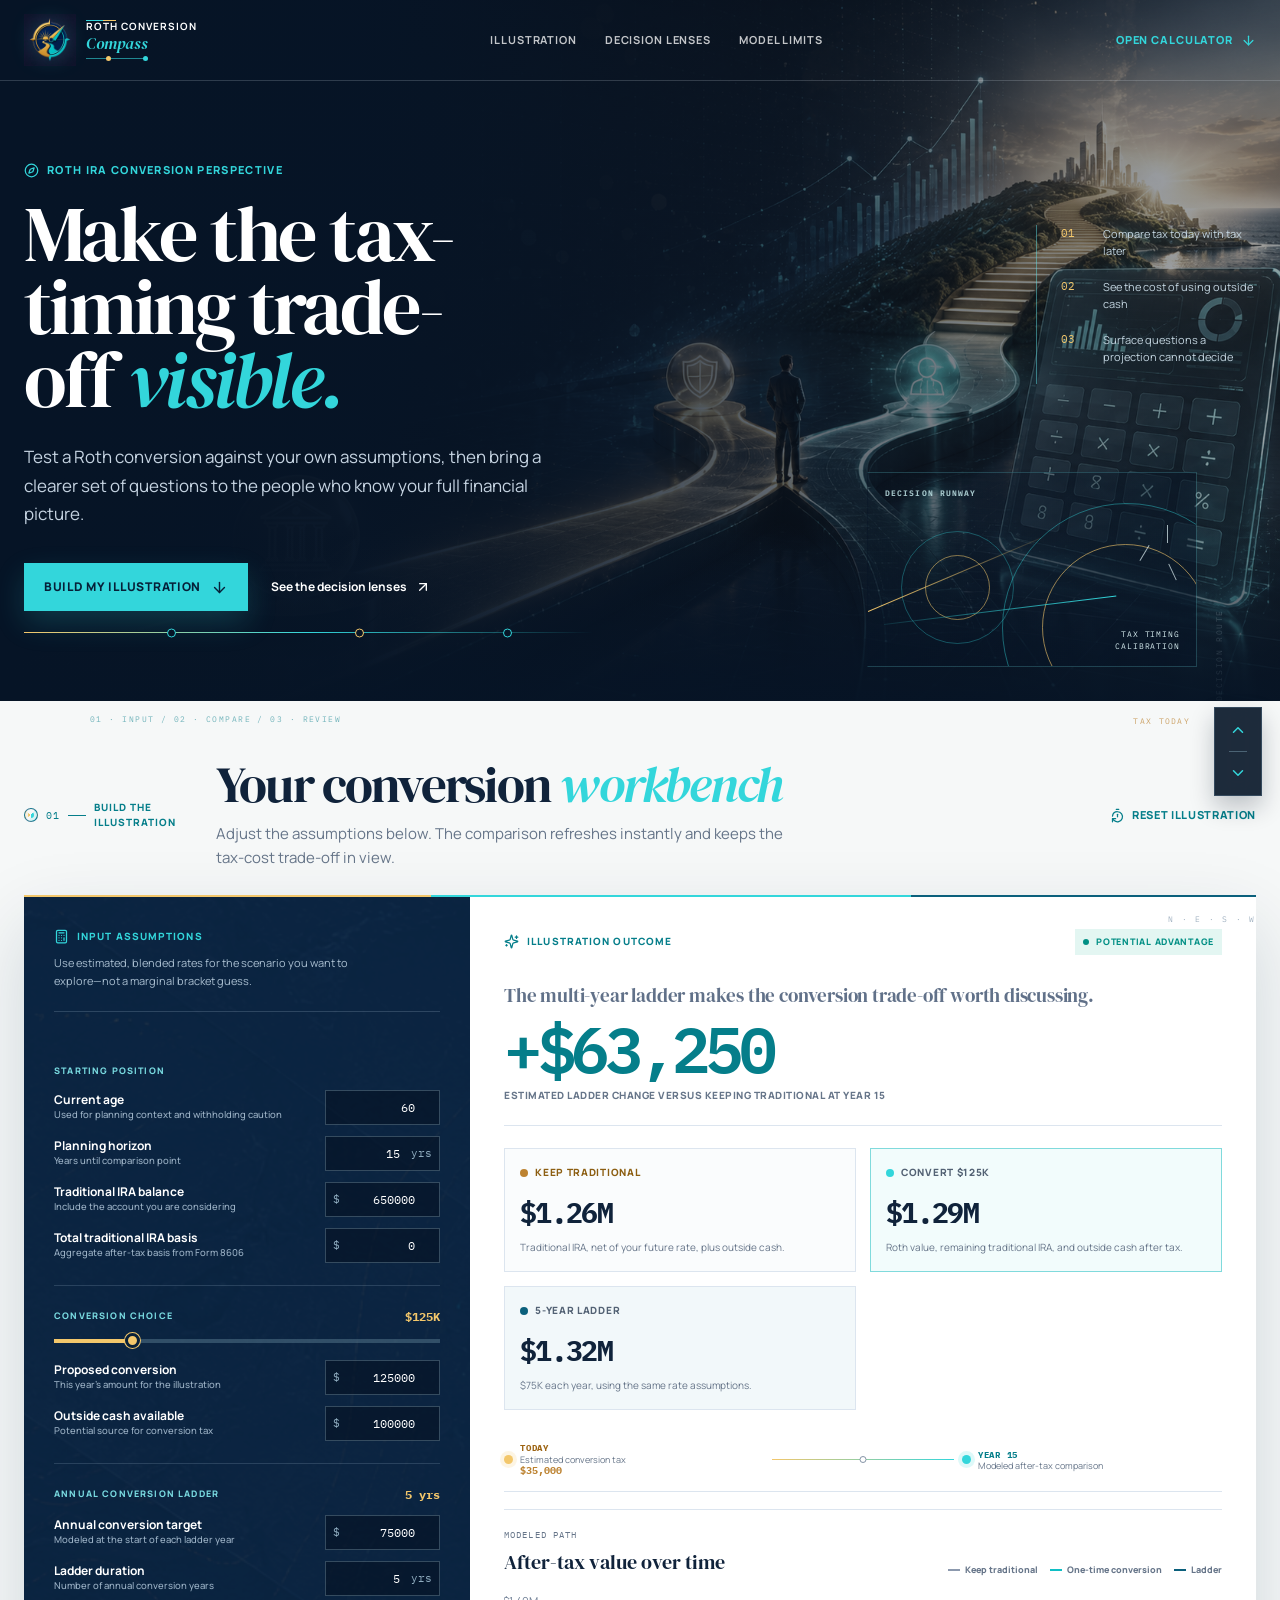
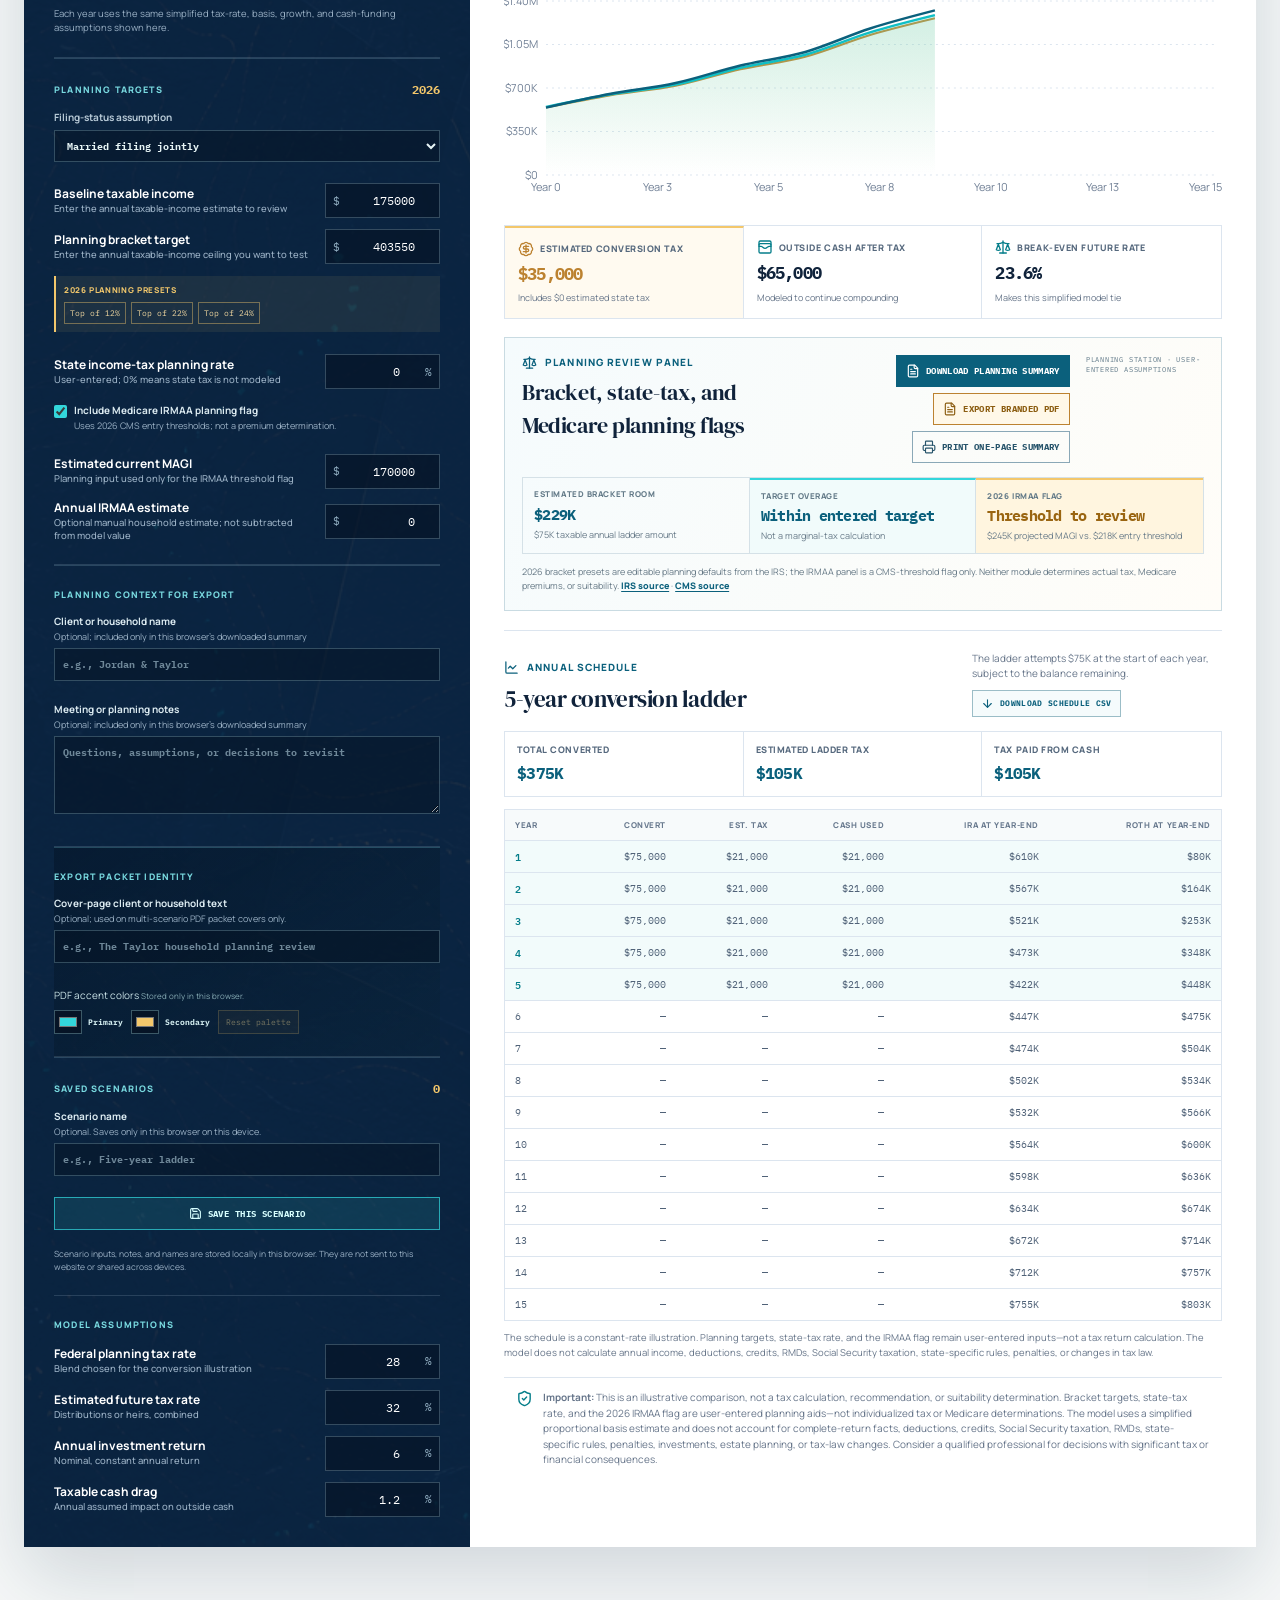
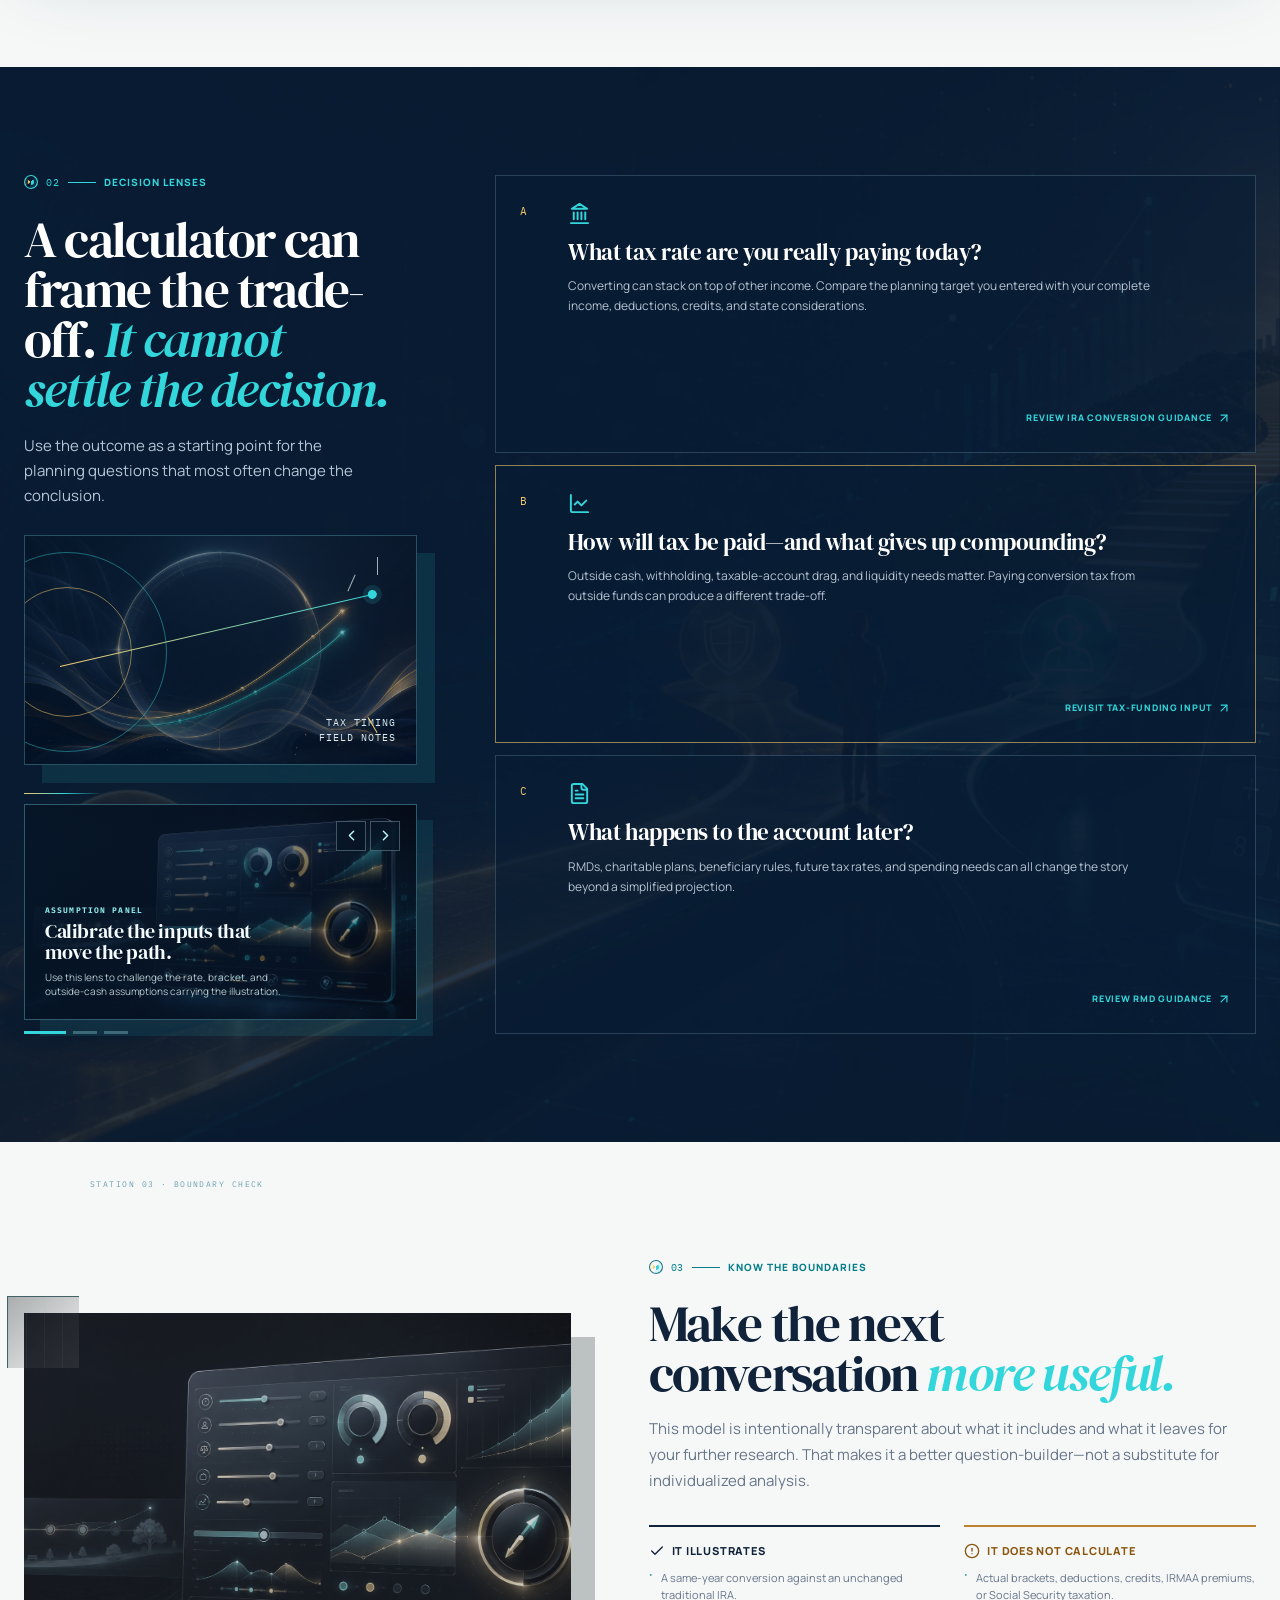
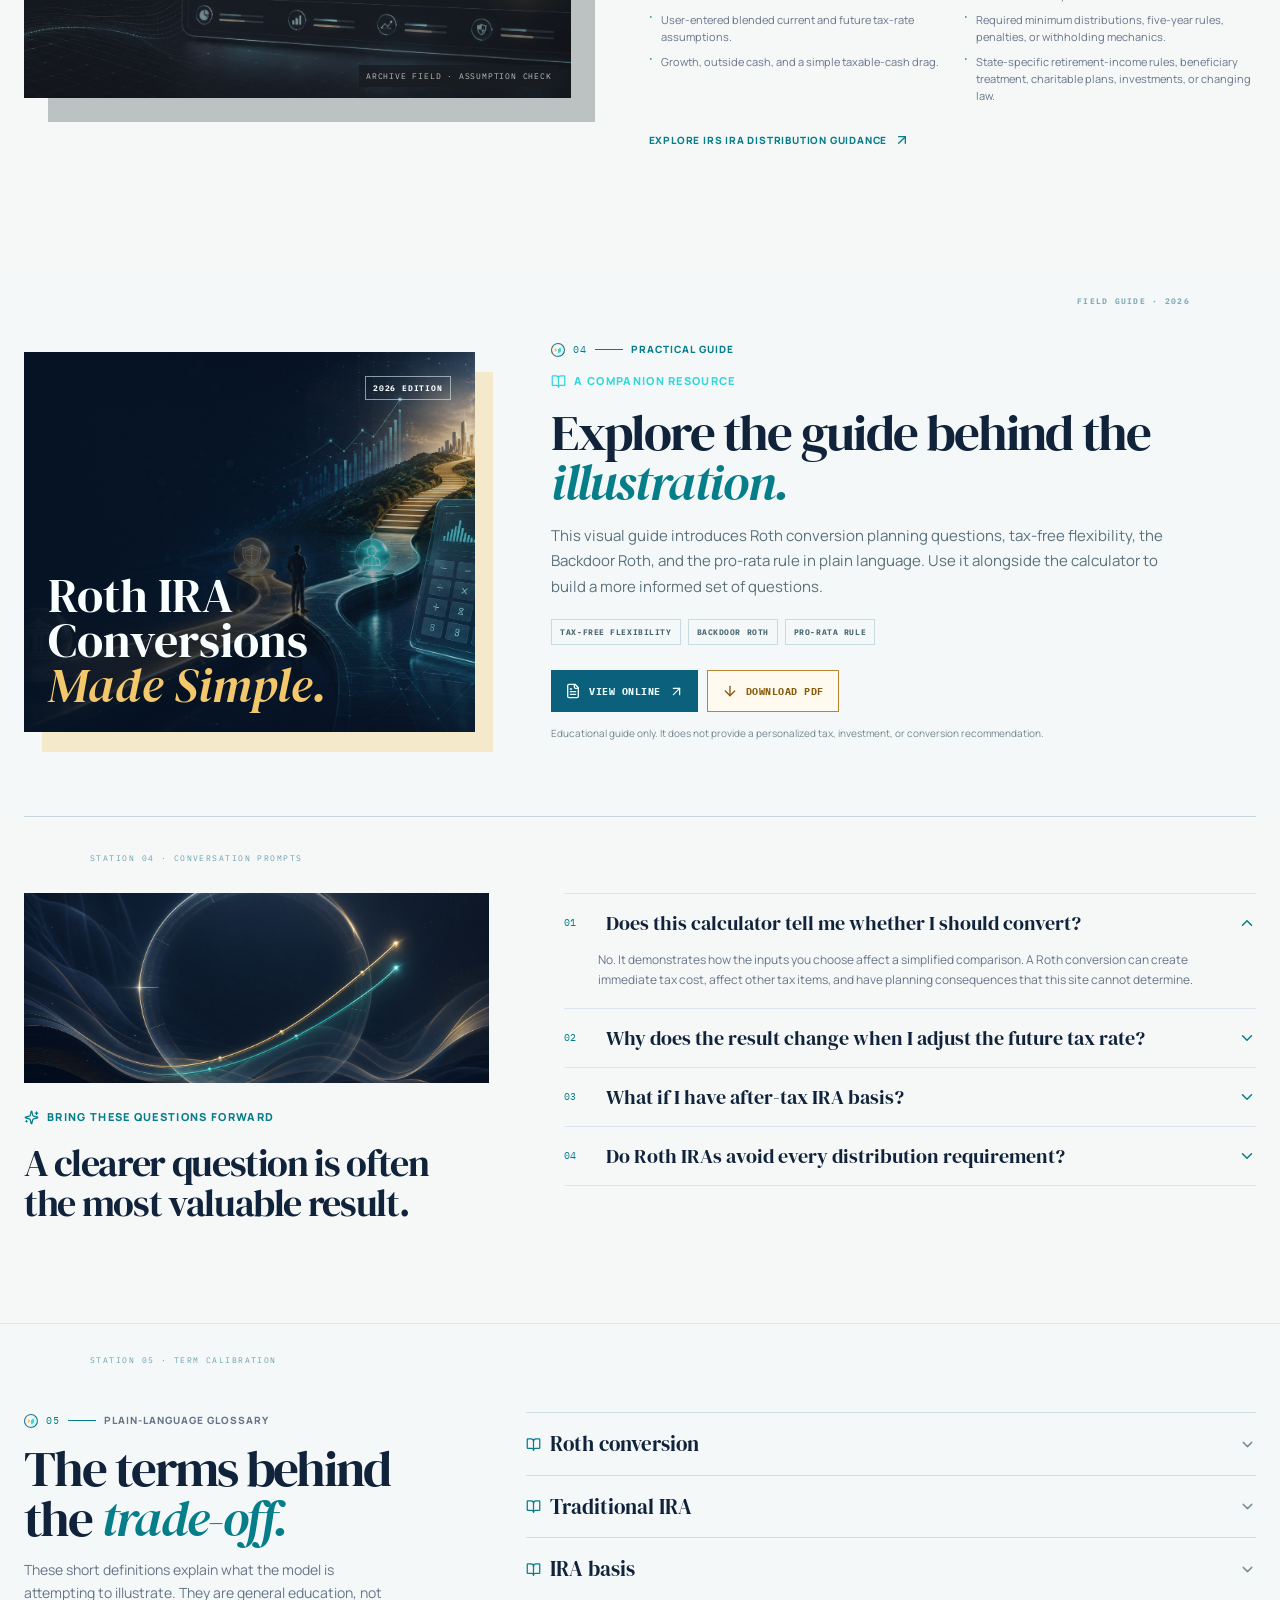
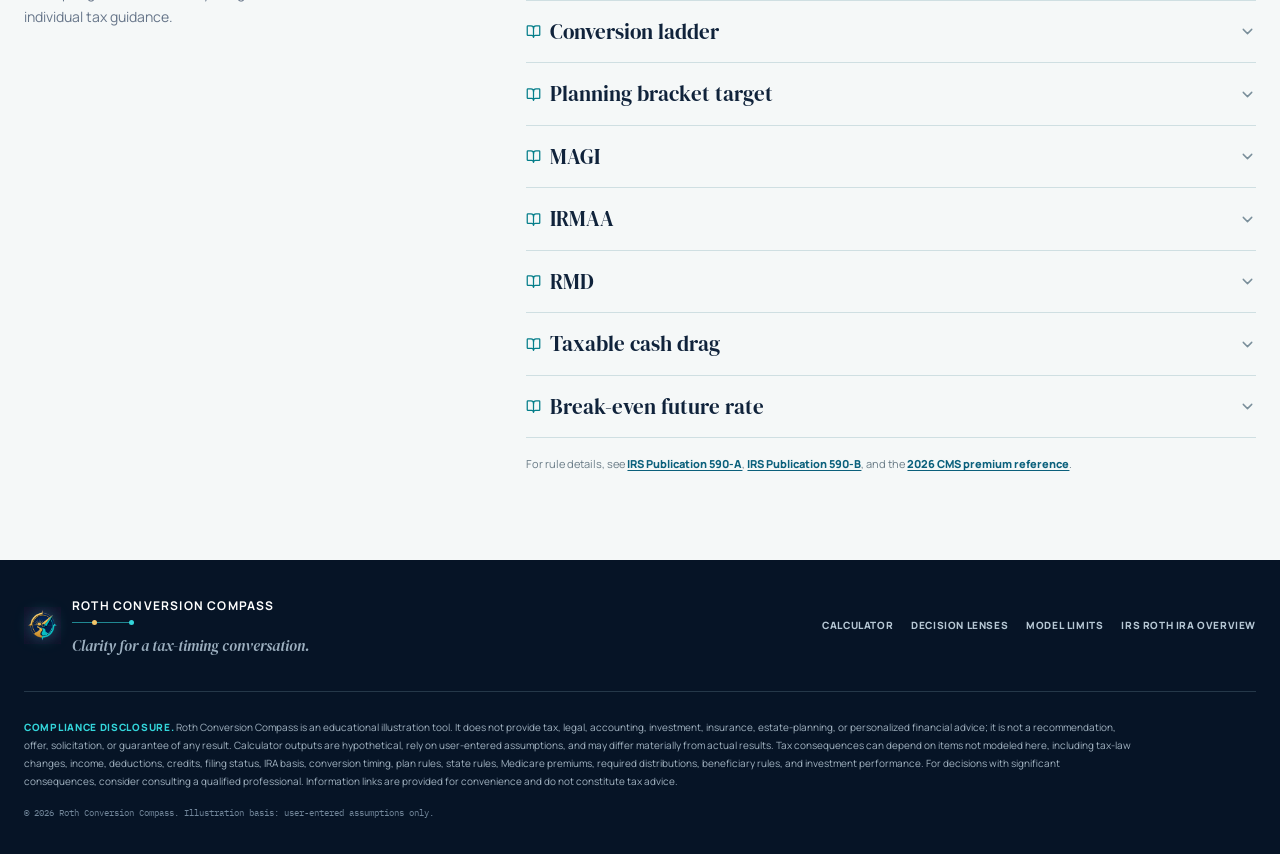
==== commit 3c6c83c3: "Restore tax timing field notes visual" ====
--- a/roth/index.html
+++ b/roth/index.html
@@ -8,8 +8,8 @@
     <link rel="preconnect" href="https://fonts.googleapis.com" />
     <link rel="preconnect" href="https://fonts.gstatic.com" crossorigin />
     <link href="https://fonts.googleapis.com/css2?family=DM+Serif+Display:ital@0;1&family=IBM+Plex+Mono:wght@400;500;600&family=Manrope:wght@400;500;600;700;800&display=swap" rel="stylesheet" />
-    <script type="module" crossorigin src="/roth/assets/index-DnqjtP4S.js"></script>
-    <link rel="stylesheet" crossorigin href="/roth/assets/index-Dr0rEEWT.css">
+    <script type="module" crossorigin src="/roth/assets/index-BRcTutnD.js"></script>
+    <link rel="stylesheet" crossorigin href="/roth/assets/index-BMb0FCCg.css">
     <script src="/__manus__/debug-collector.js" defer></script>
   </head>
   <body>
--- a/roth/assets/index-BMb0FCCg.css
+++ b/roth/assets/index-BMb0FCCg.css
@@ -0,0 +1 @@
+.brand-route,.footer-route{position:relative;display:block;width:62px;height:8px;margin-top:7px;border-top:1px solid rgba(51,214,219,.6)}.brand-route i,.brand-route b,.footer-route i,.footer-route b{position:absolute;top:-3px;display:block;width:5px;height:5px;border-radius:50%}.brand-route i,.footer-route i{left:20px;background:var(--gold)}.brand-route b,.footer-route b{right:0;background:var(--cyan)}.footer-route{margin-top:5px}@media (min-width: 1360px){body{background:#dfe7ec}.site-shell{position:relative;max-width:1360px;margin:0 auto;box-shadow:0 0 48px #07142624}.shell-inner{width:min(100% - 96px,1100px)}}.scroll-caddy{position:fixed;z-index:30;right:max(18px,calc((100vw - 1360px)/2 + 18px));bottom:104px;display:grid;justify-items:center;gap:6px;padding:7px;border:1px solid rgba(103,139,167,.32);background:#061426e6;box-shadow:0 11px 24px #0714263d;-webkit-backdrop-filter:blur(10px);backdrop-filter:blur(10px)}.scroll-caddy button{display:grid;width:32px;height:30px;place-items:center;border:0;background:transparent;color:var(--cyan);transition:background .16s ease,color .16s ease,transform .16s ease}.scroll-caddy button:hover{background:#33d6db24;color:#e2ffff}.scroll-caddy button:active{transform:scale(.92)}.scroll-caddy>span{width:18px;height:1px;background:#95bfd261}@media (max-width: 680px){.scroll-caddy{right:14px;bottom:92px}}.hero-image{background-image:var(--hero-visual);background-position:72% center;filter:saturate(.48) contrast(.9) brightness(.78)}.hero-shade{background:linear-gradient(90deg,#061426,#061426fa 32%,#061426b8 59%,#06142640)}.hero:before{content:"CALIBRATION · TAX TIMING · DECISION ROUTE";position:absolute;z-index:-1;right:4.3%;bottom:92px;color:#dcf1f56b;font-family:IBM Plex Mono,monospace;font-size:8px;letter-spacing:.2em;transform:rotate(-90deg);transform-origin:right bottom}.hero-instrument{position:absolute;right:6.5%;bottom:34px;width:330px;height:195px;border:1px solid rgba(104,209,216,.24);border-left-color:transparent;background:linear-gradient(130deg,#07142614,#0714269e);overflow:hidden;pointer-events:none}.hero-instrument:before{content:"";position:absolute;right:-56px;bottom:-87px;width:250px;height:250px;border:1px solid rgba(51,214,219,.42);border-radius:50%}.hero-instrument:after{content:"";position:absolute;right:-13px;bottom:-45px;width:167px;height:167px;border:1px solid rgba(243,199,107,.6);border-radius:50%}.instrument-label{position:absolute;top:14px;left:17px;color:#cdf3f5c7;font-family:IBM Plex Mono,monospace;font-size:8px;font-weight:700;letter-spacing:.14em;text-transform:uppercase}.instrument-ring-one,.instrument-ring-two{position:absolute;display:block;border-radius:50%}.instrument-ring-one{top:58px;left:33px;width:113px;height:113px;border:1px solid rgba(51,214,219,.32)}.instrument-ring-two{top:82px;left:57px;width:65px;height:65px;border:1px solid rgba(243,199,107,.54)}.instrument-tax-arc,.instrument-roth-arc{position:absolute;display:block;height:1px;transform-origin:left center}.instrument-tax-arc{z-index:1;top:138px;left:0;width:188px;background:linear-gradient(90deg,var(--gold),rgba(243,199,107,.1));transform:rotate(-23deg)}.instrument-roth-arc{z-index:1;top:151px;left:16px;width:234px;background:linear-gradient(90deg,rgba(51,214,219,.12),var(--cyan));transform:rotate(-7deg)}.instrument-tick{position:absolute;z-index:2;display:block;width:1px;height:14px;background:#e1f6f7b3}.tick-n{right:28px;top:52px}.tick-e{right:51px;top:71px;transform:rotate(31deg)}.tick-s{right:23px;top:90px;background:var(--gold);transform:rotate(-25deg)}.hero-instrument em{position:absolute;z-index:3;right:16px;bottom:14px;color:#d4eaed;font-family:IBM Plex Mono,monospace;font-size:8px;font-style:normal;letter-spacing:.11em;line-height:1.55;text-align:right;text-transform:uppercase}.conversion-slider{background:linear-gradient(90deg,var(--cyan) 0 var(--slider-progress),rgba(164,207,220,.25) var(--slider-progress) 100%)}.conversion-slider::-webkit-slider-thumb{background:var(--cyan);box-shadow:0 0 0 1px var(--cyan)}.conversion-slider::-moz-range-thumb{background:var(--cyan);box-shadow:0 0 0 1px var(--cyan)}.baseline-card .outcome-label i{background:var(--gold-deep)}.tax-timing-ruler{display:grid;grid-template-columns:minmax(130px,1fr) minmax(70px,.7fr) minmax(130px,1fr);align-items:center;gap:8px;margin:-2px 0 17px;padding:12px 0 14px;border-bottom:1px solid var(--line)}.ruler-point{display:flex;align-items:center;gap:7px}.ruler-point>i{width:9px;height:9px;flex:none;border-radius:50%}.tax-point>i{background:var(--gold);box-shadow:0 0 0 4px #f3c76b2e}.outcome-point>i{background:var(--cyan);box-shadow:0 0 0 4px #33d6db29}.ruler-point span{display:grid;color:var(--muted);font-size:9px;line-height:1.25}.ruler-point b{color:var(--ink);font-family:IBM Plex Mono,monospace;font-size:9px;letter-spacing:.08em;text-transform:uppercase}.ruler-point strong{color:var(--gold-deep);font-family:IBM Plex Mono,monospace;font-size:10px}.ruler-line{position:relative;height:1px;background:linear-gradient(90deg,var(--gold),var(--cyan))}.ruler-line i{position:absolute;top:-3px;left:50%;width:7px;height:7px;border:1px solid #8594a7;border-radius:50%;background:#fff;transform:translate(-50%)}.chart-shell:before{content:"N · E · S · W";position:absolute;top:18px;right:0;color:#a4b4c3;font-family:IBM Plex Mono,monospace;font-size:8px;letter-spacing:.22em}.chart-key i{background:var(--gold-deep)}.tax-detail-grid .tax-cost-stat{background:#fffaf0}.tax-detail-grid .tax-cost-stat svg,.tax-detail-grid .tax-cost-stat strong{color:var(--gold-deep)}.ladder-input-note{margin:0;color:#9bb1c5;font-size:9.5px;line-height:1.5}.advisor-input-group{border-top:1px solid rgba(151,195,210,.22)}.advisor-select{display:grid;gap:5px;margin-bottom:10px;color:#b6c8d5;font-size:10px;font-weight:700}.advisor-select select{width:100%;height:32px;border:1px solid rgba(151,195,210,.3);border-radius:0;background:#030f1e6b;color:#e7f5f6;font-family:IBM Plex Mono,monospace;font-size:10px;padding:0 8px}.advisor-select select:focus{outline:1px solid var(--cyan);outline-offset:2px}.bracket-presets{margin:1px 0 11px;padding:8px;border-left:2px solid var(--gold);background:#f3c76b14}.bracket-presets>span{display:block;margin-bottom:6px;color:#f0c66b;font-size:8px;font-weight:900;letter-spacing:.08em;text-transform:uppercase}.bracket-presets>div{display:flex;flex-wrap:wrap;gap:5px}.bracket-presets button{border:1px solid rgba(243,199,107,.42);border-radius:0;background:transparent;color:#eed59e;font-family:IBM Plex Mono,monospace;font-size:8px;padding:4px 5px;transition:background .16s ease,color .16s ease}.bracket-presets button:hover{background:#f3c76b33;color:#fff9e7}.advisor-toggle{display:flex;align-items:flex-start;gap:7px;margin:3px 0 10px;color:#dbeaf0;cursor:pointer}.advisor-toggle input{width:13px;height:13px;margin-top:2px;accent-color:var(--cyan)}.advisor-toggle b{display:block;color:#dbeaf0;font-size:10px}.advisor-toggle small{display:block;margin-top:2px;color:#9bb1c5;font-size:9px;line-height:1.4}.context-input-group{border-top:1px solid rgba(151,195,210,.22)}.text-field{display:grid;gap:5px;margin-bottom:10px;color:#dbeaf0;font-size:10px;font-weight:700}.text-field small{display:block;margin-top:2px;color:#9bb1c5;font-size:9px;font-weight:400;line-height:1.35}.text-field input,.text-field textarea{width:100%;border:1px solid rgba(151,195,210,.3);border-radius:0;background:#030f1e6b;color:#e7f5f6;font-family:IBM Plex Mono,monospace;font-size:10px;padding:8px;resize:vertical}.text-field input:focus,.text-field textarea:focus{outline:1px solid var(--cyan);outline-offset:2px}.text-field input::placeholder,.text-field textarea::placeholder{color:#6e8798}.scenario-input-group{border-top:1px solid rgba(151,195,210,.22)}.scenario-save{display:inline-flex;align-items:center;justify-content:center;gap:6px;width:100%;border:1px solid rgba(51,214,219,.72);border-radius:0;background:#33d6db1f;color:#d7ffff;font-family:IBM Plex Mono,monospace;font-size:9px;font-weight:800;letter-spacing:.05em;padding:9px;text-transform:uppercase;transition:background .16s ease,transform .16s ease}.scenario-save:hover{background:#33d6db38}.scenario-save:active{transform:scale(.98)}.scenario-privacy{margin:7px 0 0;color:#9bb1c5;font-size:8.5px;line-height:1.45}.scenario-list{display:grid;gap:5px;margin-top:9px}.scenario-row{display:grid;grid-template-columns:1fr 30px;border:1px solid rgba(151,195,210,.22);background:#030f1e40}.scenario-row button:first-child{display:flex;min-width:0;align-items:baseline;justify-content:space-between;gap:8px;border:0;background:transparent;color:#def8f9;padding:7px;text-align:left}.scenario-row button:first-child span{overflow:hidden;font-family:IBM Plex Mono,monospace;font-size:9px;text-overflow:ellipsis;white-space:nowrap}.scenario-row button:first-child small{flex:none;color:#8ca7b8;font-size:8px}.scenario-row button:last-child{display:grid;place-items:center;border:0;border-left:1px solid rgba(151,195,210,.22);background:transparent;color:#e0b86a}.scenario-compare-note{display:flex;align-items:center;gap:6px;margin:8px 0 0;color:#a7cbd4;font-size:8.5px;line-height:1.4}.scenario-row-wrap{border:1px solid rgba(151,195,210,.22);background:#030f1e40}.scenario-row{display:grid;grid-template-columns:minmax(0,1fr) repeat(4,30px);border:0;background:transparent}.scenario-row button:not(:first-child){display:grid;place-items:center;border:0;border-left:1px solid rgba(151,195,210,.22);background:transparent}.scenario-row .scenario-compare-toggle{color:#8fcfd5}.scenario-row .scenario-compare-toggle:hover{background:#33d6db1f;color:#dfffff}.scenario-row .scenario-compare-toggle.is-selected{background:#33d6db2e;color:var(--cyan)}.scenario-row .scenario-row-action{color:#a8c3d2}.scenario-row .scenario-row-action:hover{color:#effdff;background:#97c3d21f}.scenario-row button:last-child{color:#e0b86a}.scenario-row button:last-child:hover{background:#f3c76b1f}.scenario-rename-editor{display:grid;grid-template-columns:minmax(0,1fr) 30px 30px;border-top:1px solid rgba(151,195,210,.22)}.scenario-rename-editor input{min-width:0;border:0;background:#ffffff14;color:#effdff;font-family:IBM Plex Mono,monospace;font-size:9px;padding:8px;outline:none}.scenario-rename-editor input:focus{box-shadow:inset 0 0 0 1px var(--cyan)}.scenario-rename-editor button{display:grid;place-items:center;border:0;border-left:1px solid rgba(151,195,210,.22);background:transparent;color:var(--cyan)}.scenario-rename-editor button:last-child{color:#d3e5e9}.comparison-grid{grid-template-columns:repeat(3,1fr)}.baseline-card{border-color:#e4c486;background:#fffaf0}.baseline-card .outcome-label{color:#8c5e12}.ladder-card{border-color:#9dc7d6;background:#f2f8fa}.ladder-card .outcome-label i,.chart-key .key-ladder{background:#0b607c}.ladder-results{margin-top:19px;padding:20px 0 0;border-top:1px solid var(--line)}.ladder-results-head{display:flex;align-items:flex-end;justify-content:space-between;gap:22px}.ladder-results-head .panel-kicker{color:#0b607c}.ladder-results-head h3{margin:7px 0 0;color:var(--ink);font-family:"DM Serif Display",Georgia,serif;font-size:23px;font-weight:400;letter-spacing:-.02em}.ladder-results-head p{max-width:250px;margin:0;color:var(--muted);font-size:10px;line-height:1.55}.ladder-summary-grid{display:grid;grid-template-columns:repeat(3,1fr);margin-top:14px;border:1px solid var(--line)}.ladder-summary-grid article{display:grid;gap:5px;padding:11px 12px;border-right:1px solid var(--line)}.ladder-summary-grid article:last-child{border-right:0}.ladder-summary-grid span{color:#55687d;font-size:9px;font-weight:900;letter-spacing:.06em;text-transform:uppercase}.ladder-summary-grid strong{color:#0b607c;font-family:IBM Plex Mono,monospace;font-size:16px;letter-spacing:-.05em}.ladder-table-wrap{overflow-x:auto;margin-top:12px;border:1px solid var(--line)}.ladder-table-wrap table{width:100%;border-collapse:collapse;font-size:10px;white-space:nowrap}.ladder-table-wrap th{padding:9px 10px;color:#68798e;background:#f7fafb;font-size:8px;font-weight:900;letter-spacing:.07em;text-align:right;text-transform:uppercase}.ladder-table-wrap th:first-child,.ladder-table-wrap td:first-child{text-align:left}.ladder-table-wrap td{padding:8px 10px;border-top:1px solid var(--line);color:#506278;font-family:IBM Plex Mono,monospace;text-align:right}.ladder-table-wrap .ladder-active-row{background:#f2fbfb}.ladder-table-wrap .ladder-active-row td:first-child{color:var(--cyan-ink);font-weight:600}.ladder-shortfall{display:flex;align-items:flex-start;gap:7px;margin-top:10px;padding:9px 10px;border-left:3px solid var(--gold-deep);background:#fff8e8;color:#6c501a;font-size:9.5px;line-height:1.5}.ladder-shortfall svg{flex:none;color:var(--gold-deep)}.ladder-limit{margin:10px 0 0;color:var(--muted);font-size:9.5px;line-height:1.55}.advisor-review{margin-top:18px;padding:17px;border:1px solid #c9dbe2;background:linear-gradient(115deg,#f5fbfd,#fffdf8)}.advisor-review-head{display:flex;align-items:flex-start;justify-content:space-between;gap:16px}.advisor-review-head .panel-kicker{color:#0b607c}.advisor-review h3{margin:6px 0 0;color:var(--ink);font-family:"DM Serif Display",Georgia,serif;font-size:22px;font-weight:400;letter-spacing:-.02em}.export-summary{display:inline-flex;flex:none;align-items:center;gap:6px;border:1px solid #0b607c;border-radius:0;background:#0b607c;color:#fff;font-family:IBM Plex Mono,monospace;font-size:9px;font-weight:800;letter-spacing:.04em;padding:8px 9px;text-transform:uppercase;transition:background .16s ease,transform .16s ease}.export-summary:hover{background:#063d51}.export-summary:active{transform:scale(.97)}.scenario-comparison{margin-top:18px;padding:18px;border:1px solid #c4d9df;background:#f8fcfc}.scenario-comparison-head{display:flex;align-items:flex-start;justify-content:space-between;gap:16px}.scenario-comparison-head .panel-kicker{color:#0b607c}.scenario-comparison-head h3{margin:6px 0 0;color:var(--ink);font-family:"DM Serif Display",Georgia,serif;font-size:22px;font-weight:400;letter-spacing:-.02em}.scenario-comparison-head>span{padding:5px 7px;border:1px solid #bfdbe0;color:#0b607c;font-family:IBM Plex Mono,monospace;font-size:9px;font-weight:700}.scenario-comparison-empty{margin:13px 0 0;color:#697e89;font-size:11px;line-height:1.55}.scenario-comparison-grid{display:grid;gap:10px;margin-top:15px}.scenario-comparison-card{min-width:0;border:1px solid #d5e3e7;background:#fff}.scenario-comparison-card header{display:flex;min-width:0;align-items:baseline;justify-content:space-between;gap:7px;padding:10px 11px;border-bottom:2px solid var(--cyan);background:#f1fbfb}.scenario-comparison-card header span{overflow:hidden;color:#0b607c;font-family:IBM Plex Mono,monospace;font-size:10px;font-weight:800;text-overflow:ellipsis;white-space:nowrap}.scenario-comparison-card header small{flex:none;color:#728895;font-size:8px}.scenario-comparison-card dl{margin:0;padding:3px 11px 9px}.scenario-comparison-card dl>div{display:grid;grid-template-columns:1fr auto;gap:8px;padding:8px 0;border-bottom:1px solid #e4ecee}.scenario-comparison-card dl>div:last-child{border-bottom:0}.scenario-comparison-card dt{color:#647985;font-size:8.5px;line-height:1.35}.scenario-comparison-card dd{margin:0;color:#18384b;font-family:IBM Plex Mono,monospace;font-size:10px;font-weight:700;text-align:right}.scenario-comparison-card .gold-row dd{color:#a66a14}.scenario-comparison-card .outcome-row dd{color:#0b607c}.scenario-comparison-card .positive-row dd{color:#008f84}.scenario-comparison-card .caution-row dd{color:#a66a14}.scenario-comparison-card>button{width:100%;border:0;border-top:1px solid #d5e3e7;background:#fff;color:#0b607c;font-family:IBM Plex Mono,monospace;font-size:8px;font-weight:800;letter-spacing:.05em;padding:8px;text-transform:uppercase}.scenario-comparison-card>button:hover{background:#e7f5f6}.scenario-note-editor{display:grid;gap:6px;padding:9px 10px;border-top:1px solid rgba(92,164,171,.28);background:#0d374c29}.scenario-note-editor>span{color:#83cfd1;font-family:IBM Plex Mono,monospace;font-size:8px;font-weight:800;letter-spacing:.06em;text-transform:uppercase}.scenario-note-editor textarea{width:100%;resize:vertical;border:1px solid rgba(133,198,204,.36);background:#0416269e;color:#e6f7f8;font:11px/1.45 Manrope,sans-serif;padding:8px}.scenario-row-action.is-active{border-color:#33d6dbb3;background:#33d6db29;color:#c9ffff}.scenario-comparison-actions{display:flex;flex-wrap:wrap;justify-content:flex-end;gap:6px;max-width:52%}.scenario-comparison-actions>span,.scenario-comparison-actions>button{display:inline-flex;align-items:center;gap:5px;min-height:29px;border:1px solid #bfdbe0;background:#fff;color:#0b607c;font-family:IBM Plex Mono,monospace;font-size:8px;font-weight:800;letter-spacing:.035em;padding:6px 7px;text-transform:uppercase}.scenario-comparison-actions>button:disabled{cursor:not-allowed;opacity:.45}.scenario-comparison-actions>button:not(:disabled):hover,.share-return-button:hover{background:#e6f5f6}.scenario-comparison-actions .share-readonly-state{border-color:#d4b279;background:#fff8e8;color:#8c5e12}.shared-comparison-notice,.share-message{display:flex;align-items:flex-start;gap:7px;margin:11px 0 0;border-left:3px solid #0b607c;background:#edf8f8;color:#446472;font-size:10px;line-height:1.5;padding:9px 10px}.shared-comparison-notice{border-left-color:#c68b31;background:#fffaf0}.scenario-comparison-note{display:flex;align-items:flex-start;gap:5px;margin:0;border-top:1px solid #e4ecee;color:#5d7480;font-size:9px;line-height:1.45;padding:8px 11px;white-space:pre-wrap}.scenario-overlay{margin-top:14px;padding:14px;border:1px solid #d1e3e6;background:#fff}.scenario-overlay-head{display:flex;align-items:flex-start;justify-content:space-between;gap:14px}.scenario-overlay-head .panel-kicker{color:#0b607c}.scenario-overlay-head h4{margin:5px 0 0;color:var(--ink);font-family:"DM Serif Display",Georgia,serif;font-size:18px;font-weight:400;letter-spacing:-.015em}.scenario-overlay-key{display:flex;flex-wrap:wrap;justify-content:flex-end;gap:7px 12px;max-width:55%}.scenario-overlay-key span{display:inline-flex;align-items:center;gap:5px;color:#526b78;font-family:IBM Plex Mono,monospace;font-size:8px}.scenario-overlay-key i{display:inline-block;width:14px;height:2px}.scenario-overlay-chart{height:235px;margin-top:10px}.scenario-overlay>p,.scenario-overlay-hint{margin:8px 0 0;color:#718690;font-size:10px;line-height:1.45}.scenario-overlay-hint{padding:11px 0 0}.summary-actions{display:flex;flex-wrap:wrap;justify-content:flex-end;gap:6px}.print-summary-button{display:inline-flex;align-items:center;gap:6px;border:1px solid #8aa8b7;border-radius:0;background:transparent;color:#27546b;font-family:IBM Plex Mono,monospace;font-size:9px;font-weight:800;letter-spacing:.04em;padding:8px 9px;text-transform:uppercase;transition:background .16s ease}.print-summary-button:hover{background:#e7f3f6}.pdf-summary-button{display:inline-flex;align-items:center;gap:6px;border:1px solid #bc8230;border-radius:0;background:#fff8e8;color:#8c5e12;font-family:IBM Plex Mono,monospace;font-size:9px;font-weight:800;letter-spacing:.04em;padding:8px 9px;text-transform:uppercase;transition:background .16s ease,transform .16s ease}.pdf-summary-button:hover{background:#fbe6b8}.pdf-summary-button:active{transform:scale(.97)}.advisor-review-grid{display:grid;grid-template-columns:repeat(3,1fr);margin-top:14px;border:1px solid #d5e1e7}.advisor-review-grid article{display:grid;gap:5px;min-height:75px;padding:10px 11px;border-right:1px solid #d5e1e7}.advisor-review-grid article:last-child{border-right:0}.advisor-review-grid span{color:#637a88;font-size:8px;font-weight:900;letter-spacing:.07em;text-transform:uppercase}.advisor-review-grid strong{color:#0b607c;font-family:IBM Plex Mono,monospace;font-size:15px;line-height:1.15;letter-spacing:-.05em}.advisor-review-grid small{color:#687b89;font-size:9px;line-height:1.4}.advisor-review-grid .flagged{background:#fff5df}.advisor-review-grid .flagged strong{color:#9a6511}.advisor-review-grid .clear{background:#f1fbfb}.advisor-review>p{margin:11px 0 0;color:#667986;font-size:9px;line-height:1.55}.advisor-review>p a{color:#0b607c;font-weight:800;text-decoration:underline;text-underline-offset:2px}.calculator-section:before{content:"01 · INPUT / 02 · COMPARE / 03 · REVIEW";position:absolute;top:12px;left:max(24px,calc((100% - 1100px)/2));color:#077e8a8c;font-family:IBM Plex Mono,monospace;font-size:8px;letter-spacing:.18em}.calculator-workbench{position:relative}.calculator-workbench:after{content:"";position:absolute;z-index:4;top:0;left:0;width:100%;height:2px;background:linear-gradient(90deg,var(--gold) 0 33%,var(--cyan) 33% 72%,#0b607c 72% 100%)}.calculator-section:after{content:"TAX TODAY";position:absolute;right:max(24px,calc((100% - 1100px)/2));top:14px;color:#bc8230b8;font-family:IBM Plex Mono,monospace;font-size:8px;letter-spacing:.16em}.lens-section:after{content:"";position:absolute;left:8%;bottom:-1px;width:min(420px,38%);height:1px;background:linear-gradient(90deg,var(--gold),var(--cyan))}.model-photo{filter:saturate(.36) contrast(.88) brightness(.88)}.model-photo:after{content:"ARCHIVE FIELD · ASSUMPTION CHECK";position:absolute;right:12px;bottom:11px;padding:5px 7px;background:#061426d6;color:#cde8e9;font-family:IBM Plex Mono,monospace;font-size:8px;letter-spacing:.1em}.model-photo:before{content:"";position:absolute;inset:0;pointer-events:none;background:linear-gradient(135deg,#06142657,#f8f6ee1a),repeating-linear-gradient(90deg,rgba(222,238,237,.06) 0 1px,transparent 1px 18px)}.model-section,.faq-section{position:relative}.model-section:before,.faq-section:before{position:absolute;left:max(18px,calc((100% - 1100px)/2));top:36px;color:#0b607c94;font-family:IBM Plex Mono,monospace;font-size:8px;letter-spacing:.18em}.model-section:before{content:"STATION 03 · BOUNDARY CHECK"}.faq-section:before{content:"STATION 04 · CONVERSATION PROMPTS"}.baseline-card{border-top:3px solid var(--gold)}.tax-cost-stat,.advisor-review-grid .flagged{border-top:2px solid var(--gold)}.advisor-review-grid .clear{border-top:2px solid var(--cyan)}.advisor-review-head:after{content:"PLANNING STATION · USER-ENTERED ASSUMPTIONS";align-self:flex-start;margin-left:auto;color:#607988;font-family:IBM Plex Mono,monospace;font-size:7px;letter-spacing:.11em}.brand img,.footer-brand img{filter:drop-shadow(0 0 7px rgba(51,214,219,.32))}.glossary-section{padding:88px 0;background:#f5f8f8;border-top:1px solid #dce7e8}.glossary-layout{display:grid;grid-template-columns:.74fr 1.26fr;gap:74px}.glossary-intro h2{margin:14px 0;color:var(--ink);font-family:"DM Serif Display",Georgia,serif;font-size:clamp(34px,4vw,57px);font-weight:400;line-height:.98;letter-spacing:-.04em}.glossary-intro h2 i{color:var(--cyan-ink)}.glossary-intro p{max-width:360px;color:var(--muted);font-size:14px;line-height:1.7}.glossary-list{border-top:1px solid #cfdfe2}.glossary-item{border-bottom:1px solid #cfdfe2}.glossary-item button{display:flex;width:100%;align-items:center;justify-content:space-between;gap:18px;border:0;background:transparent;color:var(--ink);font-family:"DM Serif Display",Georgia,serif;font-size:21px;padding:15px 0;text-align:left}.glossary-item button span{display:flex;align-items:center;gap:9px}.glossary-item button svg:first-child{color:var(--cyan-ink)}.glossary-item button>svg{color:#7a8f9b}.glossary-item p{max-width:690px;margin:-2px 0 16px 24px;color:var(--muted);font-size:13px;line-height:1.65}.glossary-sources{margin:17px 0 0;color:#697b86;font-size:11px;line-height:1.55}.glossary-sources a{color:#0b607c;font-weight:800;text-decoration:underline;text-underline-offset:2px}.glossary-section{position:relative}.glossary-section:before{content:"STATION 05 · TERM CALIBRATION";position:absolute;top:30px;left:max(18px,calc((100% - 1100px)/2));color:#0b607c94;font-family:IBM Plex Mono,monospace;font-size:8px;letter-spacing:.18em}.print-summary,.print-comparison-worksheet{display:none}.ladder-csv-button{display:inline-flex;align-items:center;gap:6px;margin-top:8px;border:1px solid #9bbdc7;background:#f5fbfc;color:#0b607c;font-family:IBM Plex Mono,monospace;font-size:8px;font-weight:800;letter-spacing:.04em;padding:6px 8px;text-transform:uppercase}.ladder-csv-button:hover{border-color:#0b607c;background:#e8f5f6}@media print{.site-shell.print-summary-mode .print-comparison-worksheet,.site-shell.print-worksheet-mode .print-summary{display:none!important}.site-shell.print-worksheet-mode .print-comparison-worksheet{display:block!important;font-family:Arial,sans-serif;color:#122334;page-break-inside:avoid}.site-shell.print-worksheet-mode main>.print-comparison-worksheet{display:block!important}.print-worksheet-head{display:flex;align-items:flex-start;justify-content:space-between;gap:20px;border-bottom:2px solid #0b607c;padding-bottom:11px}.print-worksheet-head span{color:#0b607c;font-size:9px;font-weight:800;letter-spacing:.12em}.print-worksheet-head h1{margin:4px 0 0;font-family:Georgia,serif;font-size:26px;font-weight:400}.print-worksheet-head p{margin:0;color:#61727d;font-size:10px}.print-worksheet-meta{display:grid;grid-template-columns:2fr 1fr 1fr;gap:8px;margin-top:13px}.print-worksheet-meta div{border:1px solid #cdd9dd;padding:8px}.print-worksheet-meta span{display:block;color:#61727d;font-size:8px;font-weight:800;letter-spacing:.06em;text-transform:uppercase}.print-worksheet-meta strong{display:block;margin-top:4px;font-size:12px}.print-worksheet-table{width:100%;margin-top:13px;border-collapse:collapse;font-size:8.5px}.print-worksheet-table th{background:#09213c;color:#fff;font-size:7.5px;letter-spacing:.04em;text-transform:uppercase}.print-worksheet-table th,.print-worksheet-table td{border:1px solid #cdd9dd;padding:7px;text-align:left}.print-worksheet-table td:last-child{color:#0b607c;font-weight:700}.print-worksheet-notes{display:grid;grid-template-columns:1.25fr .75fr;gap:20px;margin-top:15px}.print-worksheet-notes>div{border-top:1px solid #cdd9dd;padding-top:8px}.print-worksheet-notes h2{margin:0 0 4px;font-size:11px}.print-worksheet-notes p{margin:0 0 7px;color:#4f626d;font-size:9px;line-height:1.48}.worksheet-lines{color:#83949d!important;letter-spacing:.04em;line-height:2.2!important}.print-worksheet-empty{margin-top:16px;color:#4f626d;font-size:10px}}@media print{@page{size:letter;margin:.42in}body{background:#fff!important;color:#122334!important}.site-shell>:not(main),main>:not(.print-summary){display:none!important}.site-shell,main,.print-summary{display:block!important;max-width:none!important;min-height:0!important;margin:0!important;padding:0!important;box-shadow:none!important}.print-summary{font-family:Arial,sans-serif;color:#122334;page-break-inside:avoid}.print-summary-head{display:flex;align-items:flex-start;justify-content:space-between;gap:20px;border-bottom:2px solid #0b607c;padding-bottom:11px}.print-summary-head span{color:#0b607c;font-size:9px;font-weight:800;letter-spacing:.12em}.print-summary-head h1{margin:4px 0 0;font-family:Georgia,serif;font-size:26px;font-weight:400}.print-summary-head p{margin:0;color:#61727d;font-size:10px}.print-summary-grid,.print-summary-outcomes,.print-summary-columns{display:grid;grid-template-columns:repeat(4,1fr);gap:8px;margin-top:13px}.print-summary-grid div,.print-summary-outcomes article{border:1px solid #cdd9dd;padding:8px}.print-summary-grid span,.print-summary-outcomes span{display:block;color:#61727d;font-size:8px;font-weight:800;letter-spacing:.06em;text-transform:uppercase}.print-summary-grid strong,.print-summary-outcomes strong{display:block;margin-top:4px;font-size:14px}.print-summary-outcomes{grid-template-columns:repeat(3,1fr)}.print-summary-outcomes article:nth-child(1){border-top:3px solid #c68b31}.print-summary-outcomes article:nth-child(2){border-top:3px solid #10bfc5}.print-summary-outcomes article:nth-child(3){border-top:3px solid #0b607c}.print-summary-columns{grid-template-columns:1fr 1fr}.print-summary-columns>div{border-top:1px solid #cdd9dd;padding-top:8px}.print-summary-columns h2{margin:0 0 4px;font-size:11px}.print-summary-columns p,.print-summary-disclaimer{margin:0;color:#4f626d;font-size:9px;line-height:1.48}.print-summary-disclaimer{margin-top:12px;border-top:1px solid #cdd9dd;padding-top:8px}}.navigation-instrument{position:relative;overflow:hidden;height:230px;border:1px solid rgba(116,205,220,.32);background:linear-gradient(145deg,#06192cab,#0512242e),var(--timing-visual) center / cover;box-shadow:18px 18px #33d6db1c}.instrument-ring{position:absolute;border:1px solid rgba(51,214,219,.44);border-radius:50%}.ring-one{width:200px;height:200px;top:16px;left:-58px}.ring-two{width:130px;height:130px;top:51px;left:-23px;border-color:#f3c76b85}.instrument-path{position:absolute;top:57%;left:9%;width:83%;height:1px;background:linear-gradient(90deg,var(--gold),var(--cyan));transform:rotate(-13deg);transform-origin:left center}.instrument-path:after{content:"";position:absolute;top:-4px;right:0;width:9px;height:9px;border-radius:50%;background:var(--cyan);box-shadow:0 0 0 5px #33d6db24}.instrument-tick{position:absolute;display:block;width:1px;height:18px;background:#e2f4f7b3}.tick-a{top:21px;right:38px}.tick-b{top:38px;right:64px;transform:rotate(24deg)}.tick-c{bottom:30px;right:43px;transform:rotate(-31deg);background:var(--gold)}.navigation-instrument em{position:absolute;right:20px;bottom:18px;color:#d8ebf0;font-family:IBM Plex Mono,monospace;font-size:10px;font-style:normal;line-height:1.55;text-align:right;text-transform:uppercase;letter-spacing:.1em}@media (max-width: 1000px){.navigation-instrument{grid-row:1 / span 3;grid-column:2;height:100%;min-height:260px}}@media (max-width: 680px){.hero-image{background-position:60% center}.hero-shade{background:linear-gradient(90deg,#061426f5,#061426db 58%,#06142659)}.tax-timing-ruler{grid-template-columns:1fr;gap:9px}.ruler-line{width:68%;margin-left:12px}.navigation-instrument{height:190px;min-height:0;margin-top:28px}.comparison-grid,.ladder-summary-grid{grid-template-columns:1fr}.ladder-summary-grid article{border-right:0;border-bottom:1px solid var(--line)}.ladder-summary-grid article:last-child{border-bottom:0}.ladder-results-head{align-items:flex-start;flex-direction:column;gap:8px}.ladder-results-head p{max-width:100%}.advisor-review{padding:14px}.advisor-review-head{align-items:flex-start;flex-direction:column;gap:10px}.advisor-review-grid{grid-template-columns:1fr}.advisor-review-grid article{border-right:0;border-bottom:1px solid #d5e1e7}.advisor-review-grid article:last-child{border-bottom:0}.summary-actions{justify-content:flex-start}.glossary-section{padding:58px 0}.glossary-layout{grid-template-columns:1fr;gap:30px}.glossary-item button{font-size:18px}.glossary-item p{margin-left:0}.scenario-comparison-grid{grid-template-columns:1fr!important}.scenario-overlay-head{display:block}.scenario-overlay-key{max-width:none;justify-content:flex-start;margin-top:10px}.scenario-overlay-chart{height:210px}.calculator-section:before,.calculator-section:after,.hero:before,.hero-instrument{display:none}.model-section:before,.faq-section:before,.glossary-section:before,.advisor-review-head:after{display:none}}.lens-carousel{margin-top:28px}.lens-carousel-frame{position:relative;min-height:214px;overflow:hidden;border:1px solid rgba(117,209,216,.36);background:#071a31;box-shadow:16px 16px #33d6db1a}.lens-carousel-frame>img{display:block;width:100%;height:214px;object-fit:cover;filter:saturate(.78) contrast(.96) brightness(.82);transition:transform .6s cubic-bezier(.23,1,.32,1),filter .3s ease}.lens-carousel-frame:hover>img{transform:scale(1.03);filter:saturate(.96) contrast(1)}.lens-carousel-shade{position:absolute;inset:0;background:linear-gradient(90deg,#051527d6,#05152738 72%,#05152714);pointer-events:none}.lens-carousel-copy{position:absolute;z-index:1;right:40px;bottom:20px;left:20px;max-width:245px;display:grid;gap:5px}.lens-carousel-copy span{color:#8de8e9;font-family:IBM Plex Mono,monospace;font-size:8px;font-weight:800;letter-spacing:.14em;text-transform:uppercase}.lens-carousel-copy strong{color:#f4fbfc;font-family:"DM Serif Display",Georgia,serif;font-size:20px;font-weight:400;line-height:1.05;letter-spacing:-.02em}.lens-carousel-copy p{margin:2px 0 0;color:#dceef1d1;font-size:10px;line-height:1.45}.lens-carousel-button{position:absolute;z-index:2;top:16px;display:grid;width:30px;height:30px;place-items:center;border:1px solid rgba(188,225,229,.32);background:#061426b3;color:#bcf9f8;-webkit-backdrop-filter:blur(8px);backdrop-filter:blur(8px);transition:background .16s ease,transform .16s ease}.lens-carousel-button:hover{background:#33d6db38}.lens-carousel-button:active{transform:scale(.94)}.lens-carousel-button.previous{right:50px}.lens-carousel-button.next{right:16px}.lens-carousel-dots{display:flex;gap:7px;margin-top:11px}.lens-carousel-dots button{width:24px;height:3px;border:0;background:#92c5cf61;transition:width .18s ease,background .18s ease}.lens-carousel-dots button.is-active{width:42px;background:var(--cyan)}.site-header .brand img{width:52px;height:52px;filter:drop-shadow(0 0 10px rgba(51,214,219,.24))}.site-header .brand-lockup:before{content:"";width:30px;height:1px;margin:5px 0 0;background:linear-gradient(90deg,var(--cyan) 0 58%,var(--gold) 58% 100%)}.section-marker:before{content:"";width:14px;height:14px;flex:none;border:1px solid rgba(11,96,124,.82);border-radius:50%;background:conic-gradient(from 37deg,var(--cyan) 0 42%,transparent 42% 56%,var(--gold) 56% 76%,transparent 76% 100%);box-shadow:inset 0 0 0 3px #f6f8f8d9}.lens-section .section-marker:before{border-color:#33d6dbf2;box-shadow:inset 0 0 0 3px #08192edb}.tax-timing-ruler .tax-point>i,.tax-timing-ruler .tax-point>i:after{background:var(--gold)!important}.tax-timing-ruler .tax-point>span>b{color:#9d6413}.tax-timing-ruler .outcome-point>i,.tax-timing-ruler .outcome-point>i:after{background:var(--cyan)!important}.tax-timing-ruler .outcome-point>span>b{color:var(--cyan-ink)}.lens-carousel:before{content:"";display:block;width:78px;height:1px;margin-bottom:10px;background:linear-gradient(90deg,var(--gold),var(--cyan),transparent)}.scenario-row-wrap{display:grid;grid-template-columns:76px minmax(0,1fr)}.scenario-thumbnail{position:relative;grid-row:1;min-height:52px;overflow:hidden;display:grid;align-content:center;gap:2px;border-right:1px solid rgba(151,195,210,.22);padding:7px;color:#f4fdfe}.scenario-thumbnail>img{position:absolute;inset:0;width:100%;height:100%;object-fit:cover;opacity:.38;filter:saturate(.75) contrast(1.1)}.scenario-thumbnail:after{content:"";position:absolute;inset:0;background:linear-gradient(145deg,#082239db,#05122473)}.scenario-thumbnail>span,.scenario-thumbnail>strong,.scenario-thumbnail>small{position:relative;z-index:1}.scenario-thumbnail>span{color:#a4e9e9;font-family:IBM Plex Mono,monospace;font-size:6.5px;font-weight:800;letter-spacing:.09em}.scenario-thumbnail>strong{font-family:IBM Plex Mono,monospace;font-size:11px;letter-spacing:-.05em}.scenario-thumbnail>small{color:#b9d6dc;font-size:7px}.scenario-thumbnail.is-caution>span{color:#f3c76b}.scenario-thumbnail.thumbnail-calibration:after{background:linear-gradient(145deg,#083448d6,#05122480)}.scenario-thumbnail.thumbnail-timing:after{background:linear-gradient(145deg,#53330ab8,#0512248c)}.scenario-thumbnail.thumbnail-timing>span{color:#f3c76b}.scenario-row-wrap>.scenario-row{grid-column:2}.scenario-row-wrap>.scenario-rename-editor,.scenario-row-wrap>.scenario-note-editor{grid-column:1 / -1}.thumbnail-style-picker{display:grid;gap:7px;margin-top:10px;border-top:1px solid rgba(136,183,196,.2);padding-top:10px}.thumbnail-style-picker>span{color:#8de8e9;font-family:IBM Plex Mono,monospace;font-size:8px;font-weight:800;letter-spacing:.11em;text-transform:uppercase}.thumbnail-style-picker>div{display:flex;flex-wrap:wrap;gap:6px}.thumbnail-style-picker button{border:1px solid rgba(136,183,196,.32);background:#081f3485;color:#d6eef0;padding:5px 7px;font-family:IBM Plex Mono,monospace;font-size:8px}.thumbnail-style-picker button.is-selected{border-color:var(--gold);background:#c68b3129;color:#ffd987}.export-branding-group{border-top:1px solid rgba(115,199,210,.26);background:linear-gradient(145deg,#05182db8,#09233766)}.export-color-controls{display:grid;gap:7px;margin-top:4px}.export-color-controls>span{color:#c9e2e6;font-size:10px}.export-color-controls small{color:#88adb6}.export-color-controls>div{display:flex;flex-wrap:wrap;gap:8px;align-items:center}.export-color-controls label{display:flex;align-items:center;gap:6px;color:#d5eff1;font-family:IBM Plex Mono,monospace;font-size:8px}.export-color-controls input[type=color]{width:28px;height:24px;border:1px solid rgba(162,218,222,.35);padding:2px;background:#061426;cursor:pointer}.export-color-controls button{border:1px solid rgba(243,199,107,.45);background:#c68b311f;color:#f7d88f;padding:5px 7px;font-family:IBM Plex Mono,monospace;font-size:8px}.export-color-controls button:disabled{opacity:.45;cursor:not-allowed}.scenario-gallery{margin-top:16px;border-top:1px solid rgba(136,183,196,.23);padding-top:13px}.scenario-gallery-head{display:flex;justify-content:space-between;gap:12px;align-items:baseline;margin-bottom:9px}.scenario-gallery-head span{color:#8de8e9;font-family:IBM Plex Mono,monospace;font-size:8px;font-weight:800;letter-spacing:.12em;text-transform:uppercase}.scenario-gallery-head small{color:#8eb1ba;font-size:9px;text-align:right}.scenario-gallery-controls{display:grid;grid-template-columns:1fr 1fr;gap:7px;margin-bottom:9px}.scenario-gallery-controls label{display:grid;gap:4px;color:#9ce2e4;font-family:IBM Plex Mono,monospace;font-size:7px;font-weight:800;letter-spacing:.08em;text-transform:uppercase}.scenario-gallery-controls select{width:100%;border:1px solid rgba(140,205,210,.3);border-radius:0;background:#05182dbd;color:#dff4f5;padding:6px;font-family:IBM Plex Mono,monospace;font-size:8px}.scenario-gallery-empty{margin:0;border:1px dashed rgba(140,205,210,.36);padding:11px;color:#9fc2ca;font-size:10px;line-height:1.5}.scenario-gallery-grid{display:grid;gap:8px}.scenario-gallery-card{position:relative;overflow:hidden;display:grid;grid-template-columns:66px minmax(0,1fr);min-height:82px;border:1px solid rgba(130,196,205,.27);background:#061a31}.scenario-gallery-card>img{position:absolute;inset:0;width:100%;height:100%;object-fit:cover;opacity:.34;filter:saturate(.72) brightness(.78)}.scenario-gallery-card:after{content:"";position:absolute;inset:0;background:linear-gradient(90deg,#041528de,#06192d9c)}.scenario-gallery-card>div,.scenario-gallery-card>footer{position:relative;z-index:1}.scenario-gallery-card>div{grid-column:2;display:grid;align-content:center;gap:2px;padding:9px 10px 5px 0}.scenario-gallery-card>div span{color:#9ee7e8;font-family:IBM Plex Mono,monospace;font-size:7px;font-weight:800;letter-spacing:.1em;text-transform:uppercase}.scenario-gallery-card.thumbnail-timing>div span{color:#f4cd79}.scenario-gallery-card h4{margin:0;color:#f3fbfc;font-size:13px;line-height:1.1}.scenario-gallery-card strong{color:#d9f9f9;font-family:IBM Plex Mono,monospace;font-size:11px}.scenario-gallery-card small{color:#a9cbd2;font-size:8px}.scenario-gallery-card footer{grid-column:1 / -1;display:flex;gap:1px;border-top:1px solid rgba(150,210,216,.16)}.scenario-gallery-card footer button{flex:1;border:0;border-right:1px solid rgba(150,210,216,.16);background:#041528b8;color:#d5f1f2;padding:6px 4px;font-family:IBM Plex Mono,monospace;font-size:8px}.scenario-gallery-card footer button:hover,.scenario-gallery-card footer button.is-selected{background:#33d6db2e;color:#aaf9f8}.scenario-gallery-card footer button:last-child{border-right:0}.scenario-preset-row{display:flex;flex-wrap:wrap;gap:5px;margin:0 0 9px}.scenario-preset-row button{border:1px solid rgba(135,198,205,.3);background:#05182d85;color:#c7ebee;padding:5px 7px;font-family:IBM Plex Mono,monospace;font-size:7px;letter-spacing:.04em}.scenario-preset-row button:hover{border-color:var(--cyan);background:#33d6db24}.scenario-outcome-badge{width:max-content;margin-top:3px;border:1px solid rgba(145,201,207,.36);padding:3px 5px;color:#d3eff1;font-family:IBM Plex Mono,monospace;font-size:7px;font-style:normal;font-weight:800;letter-spacing:.06em;text-transform:uppercase}.scenario-outcome-badge.advantage{border-color:#32d5c594;background:#32d5c521;color:#a8faf1}.scenario-outcome-badge.narrow{border-color:#8fd4db8a;background:#8fd4db1a;color:#c8f3f5}.scenario-outcome-badge.near{border-color:#f3c76b8f;background:#f3c76b1a;color:#f8da96}.scenario-outcome-badge.caution{border-color:#e28c7399;background:#e28c731f;color:#ffc1af}.compact-comparison-table-wrap{margin-top:12px;overflow-x:auto;border:1px solid rgba(133,174,189,.28);background:#f8fbfb}.compact-comparison-table-wrap table{width:100%;min-width:620px;border-collapse:collapse;font-size:10px}.compact-comparison-table-wrap th{background:#e7f2f2;color:#31576a;font-family:IBM Plex Mono,monospace;font-size:8px;letter-spacing:.05em;text-align:left;text-transform:uppercase}.compact-comparison-table-wrap th,.compact-comparison-table-wrap td{border-bottom:1px solid #dce9ea;padding:8px 9px}.compact-comparison-table-wrap td{color:#27475a}.compact-comparison-table-wrap tbody tr:last-child td{border-bottom:0}.compact-comparison-table-wrap .positive-cell{color:#087b72;font-weight:800}.compact-comparison-table-wrap .caution-cell{color:#a54833;font-weight:800}.custom-preset-panel{display:flex;flex-wrap:wrap;align-items:end;gap:7px;margin-bottom:9px;padding:8px;border:1px solid rgba(135,198,205,.24);background:#05182d59}.custom-preset-panel label{display:grid;flex:1 1 145px;gap:4px;color:#9ce2e4;font-family:IBM Plex Mono,monospace;font-size:7px;font-weight:800;letter-spacing:.08em;text-transform:uppercase}.custom-preset-panel input{min-height:28px;border:1px solid rgba(140,205,210,.3);border-radius:0;background:#05182dbd;color:#dff4f5;padding:5px 7px;font-size:10px}.custom-preset-panel>button{min-height:28px;border:1px solid rgba(51,214,219,.55);background:#33d6db1f;color:#bafafb;padding:5px 8px;font-family:IBM Plex Mono,monospace;font-size:8px}.custom-preset-panel>button:disabled{cursor:not-allowed;opacity:.45}.custom-preset-list{display:flex;width:100%;flex-wrap:wrap;gap:5px}.custom-preset-list span{display:inline-flex;border:1px solid rgba(137,199,205,.28);background:#041528a6}.custom-preset-list button{border:0;background:transparent;color:#d3eff1;padding:5px 6px;font-family:IBM Plex Mono,monospace;font-size:7px}.custom-preset-list .delete-preset{border-left:1px solid rgba(137,199,205,.24);color:#f3c76b}.outcome-legend{display:grid;grid-template-columns:repeat(2,minmax(0,1fr));gap:5px 8px;margin:0 0 10px;border-left:2px solid #f3c76b;background:#f3c76b14;padding:8px 9px;color:#c6e7e9;font-family:IBM Plex Mono,monospace;font-size:7px;line-height:1.45}.outcome-legend strong,.outcome-legend small{grid-column:1 / -1}.outcome-legend strong{color:#f6d68d;font-size:8px;letter-spacing:.06em;text-transform:uppercase}.outcome-legend span{color:#d7f1f3}.outcome-legend span:before{content:"";display:inline-block;width:6px;height:6px;margin-right:5px;border-radius:50%;background:currentColor}.outcome-legend .advantage{color:#91f3e7}.outcome-legend .narrow{color:#a9edf0}.outcome-legend .near{color:#f4d380}.outcome-legend .caution{color:#ffb49e}.outcome-legend small{color:#9ec2c9;font-family:Manrope,sans-serif;font-size:9px}@media (max-width: 680px){.lens-carousel-frame,.lens-carousel-frame>img{min-height:210px;height:210px}.lens-carousel-copy{bottom:16px;left:16px}.lens-carousel-copy strong{font-size:18px}.lens-carousel-copy p{max-width:230px;font-size:9px}.lens-carousel-button{top:12px}.lens-carousel-button.previous{right:46px}.lens-carousel-button.next{right:12px}.site-header .brand img{width:42px;height:42px}.section-marker:before{width:12px;height:12px}.scenario-row-wrap{grid-template-columns:64px minmax(0,1fr)}.scenario-thumbnail{min-height:48px;padding:6px}.scenario-thumbnail>strong{font-size:10px}.scenario-row{grid-template-columns:minmax(0,1fr) repeat(5,28px)}.scenario-row button:first-child{padding:6px}.scenario-row button:not(:first-child){width:28px}.export-color-controls>div{gap:12px}.scenario-gallery-head{display:grid;gap:3px}.scenario-gallery-head small{text-align:left}.scenario-gallery-controls{grid-template-columns:1fr}.scenario-gallery-card{grid-template-columns:58px minmax(0,1fr)}}.brochure-section{position:relative;overflow:hidden;padding:74px 0;background:#f4f8f8}.brochure-section:before{content:"FIELD GUIDE · 2026";position:absolute;top:28px;right:max(18px,calc((100% - 1100px)/2));color:#0b607c80;font:800 8px IBM Plex Mono,monospace;letter-spacing:.16em}.brochure-layout{display:grid;grid-template-columns:minmax(260px,.78fr) minmax(0,1.22fr);gap:clamp(28px,6vw,80px);align-items:center}.brochure-cover{position:relative;min-height:380px;overflow:hidden;background:#07192d;box-shadow:18px 20px #f3c76b52}.brochure-cover:after{content:"";position:absolute;inset:0;background:linear-gradient(90deg,#051325fa,#051325b8 45%,#05132514)}.brochure-cover img{position:absolute;width:100%;height:100%;object-fit:cover;object-position:63% center;filter:saturate(.8) contrast(.95)}.brochure-cover>div{position:relative;z-index:1;display:grid;align-content:space-between;height:380px;padding:24px;color:#f9ffff}.brochure-cover span{justify-self:end;border:1px solid rgba(214,238,239,.6);font:800 8px IBM Plex Mono,monospace;letter-spacing:.1em;padding:6px 7px;text-transform:uppercase}.brochure-cover strong{font:400 clamp(34px,4vw,48px)/.94 "DM Serif Display",Georgia,serif}.brochure-cover strong i{color:var(--gold)}.brochure-copy .eyebrow{margin-top:16px}.brochure-copy h2{max-width:600px;margin:9px 0 15px;color:var(--ink);font:400 clamp(31px,4vw,51px)/.98 "DM Serif Display",Georgia,serif;letter-spacing:-.035em}.brochure-copy h2 i{color:var(--cyan-ink)}.brochure-copy>p{max-width:620px;color:#5c707c;font-size:15px;line-height:1.7}.brochure-topics{display:flex;flex-wrap:wrap;gap:7px;margin:20px 0}.brochure-topics span{border:1px solid #c7dce0;color:#486572;font:800 8px IBM Plex Mono,monospace;letter-spacing:.07em;padding:7px 8px;text-transform:uppercase}.brochure-actions{display:flex;flex-wrap:wrap;gap:9px;margin-top:25px}.brochure-actions a{display:inline-flex;align-items:center;gap:8px;min-height:42px;font:800 10px IBM Plex Mono,monospace;letter-spacing:.05em;padding:0 14px;text-transform:uppercase;transition:transform .16s ease,background .16s ease}.brochure-actions a:hover{transform:translateY(-2px)}.brochure-view{background:#0b607c;color:#efffff}.brochure-view:hover{background:#083f56}.brochure-download{border:1px solid #b88632;color:#895a0a;background:#fffaf0}.brochure-download:hover{background:#fff1d5}.brochure-note{margin-top:14px!important;color:#748691!important;font-size:10px!important;line-height:1.55!important}@media (max-width: 700px){.brochure-section{padding:54px 0}.brochure-layout{grid-template-columns:1fr;gap:28px}.brochure-cover,.brochure-cover>div{min-height:310px;height:310px}.brochure-cover{box-shadow:10px 12px #f3c76b42}.brochure-copy h2{font-size:36px}.brochure-copy>p{font-size:14px}.brochure-actions{display:grid;grid-template-columns:1fr}.brochure-actions a{justify-content:center}.brochure-section:before{top:19px}}/*! tailwindcss v4.1.14 | MIT License | https://tailwindcss.com */@layer properties{@supports (((-webkit-hyphens:none)) and (not (margin-trim:inline))) or ((-moz-orient:inline) and (not (color:rgb(from red r g b)))){*,:before,:after,::backdrop{--tw-translate-x:0;--tw-translate-y:0;--tw-translate-z:0;--tw-rotate-x:initial;--tw-rotate-y:initial;--tw-rotate-z:initial;--tw-skew-x:initial;--tw-skew-y:initial;--tw-border-style:solid;--tw-gradient-position:initial;--tw-gradient-from:#0000;--tw-gradient-via:#0000;--tw-gradient-to:#0000;--tw-gradient-stops:initial;--tw-gradient-via-stops:initial;--tw-gradient-from-position:0%;--tw-gradient-via-position:50%;--tw-gradient-to-position:100%;--tw-leading:initial;--tw-font-weight:initial;--tw-tracking:initial;--tw-ordinal:initial;--tw-slashed-zero:initial;--tw-numeric-figure:initial;--tw-numeric-spacing:initial;--tw-numeric-fraction:initial;--tw-shadow:0 0 #0000;--tw-shadow-color:initial;--tw-shadow-alpha:100%;--tw-inset-shadow:0 0 #0000;--tw-inset-shadow-color:initial;--tw-inset-shadow-alpha:100%;--tw-ring-color:initial;--tw-ring-shadow:0 0 #0000;--tw-inset-ring-color:initial;--tw-inset-ring-shadow:0 0 #0000;--tw-ring-inset:initial;--tw-ring-offset-width:0px;--tw-ring-offset-color:#fff;--tw-ring-offset-shadow:0 0 #0000;--tw-outline-style:solid;--tw-blur:initial;--tw-brightness:initial;--tw-contrast:initial;--tw-grayscale:initial;--tw-hue-rotate:initial;--tw-invert:initial;--tw-opacity:initial;--tw-saturate:initial;--tw-sepia:initial;--tw-drop-shadow:initial;--tw-drop-shadow-color:initial;--tw-drop-shadow-alpha:100%;--tw-drop-shadow-size:initial;--tw-backdrop-blur:initial;--tw-backdrop-brightness:initial;--tw-backdrop-contrast:initial;--tw-backdrop-grayscale:initial;--tw-backdrop-hue-rotate:initial;--tw-backdrop-invert:initial;--tw-backdrop-opacity:initial;--tw-backdrop-saturate:initial;--tw-backdrop-sepia:initial;--tw-duration:initial;--tw-ease:initial;--tw-content:"";--tw-animation-delay:0s;--tw-animation-direction:normal;--tw-animation-duration:initial;--tw-animation-fill-mode:none;--tw-animation-iteration-count:1;--tw-enter-blur:0;--tw-enter-opacity:1;--tw-enter-rotate:0;--tw-enter-scale:1;--tw-enter-translate-x:0;--tw-enter-translate-y:0;--tw-exit-blur:0;--tw-exit-opacity:1;--tw-exit-rotate:0;--tw-exit-scale:1;--tw-exit-translate-x:0;--tw-exit-translate-y:0}}}@layer theme{:root,:host{--color-red-100:oklch(93.6% .032 17.717);--color-red-500:oklch(63.7% .237 25.331);--color-blue-600:oklch(54.6% .245 262.881);--color-blue-700:oklch(48.8% .243 264.376);--color-slate-50:oklch(98.4% .003 247.858);--color-slate-100:oklch(96.8% .007 247.896);--color-slate-600:oklch(44.6% .043 257.281);--color-slate-700:oklch(37.2% .044 257.287);--color-slate-900:oklch(20.8% .042 265.755);--color-black:#000;--color-white:#fff;--spacing:.25rem;--container-sm:24rem;--container-lg:32rem;--container-2xl:42rem;--text-xs:.75rem;--text-xs--line-height:calc(1/.75);--text-sm:.875rem;--text-sm--line-height:calc(1.25/.875);--text-base:1rem;--text-base--line-height: 1.5 ;--text-lg:1.125rem;--text-lg--line-height:calc(1.75/1.125);--text-xl:1.25rem;--text-xl--line-height:calc(1.75/1.25);--text-4xl:2.25rem;--text-4xl--line-height:calc(2.5/2.25);--font-weight-normal:400;--font-weight-medium:500;--font-weight-semibold:600;--font-weight-bold:700;--tracking-tight:-.025em;--tracking-widest:.1em;--leading-snug:1.375;--leading-normal:1.5;--leading-relaxed:1.625;--radius-xs:.125rem;--radius-sm:.25rem;--radius-md:.375rem;--radius-lg:.5rem;--radius-xl:.75rem;--ease-in-out:cubic-bezier(.4,0,.2,1);--animate-spin:spin 1s linear infinite;--animate-pulse:pulse 2s cubic-bezier(.4,0,.6,1)infinite;--blur-sm:8px;--blur-2xl:40px;--aspect-video:16/9;--default-transition-duration:.15s;--default-transition-timing-function:cubic-bezier(.4,0,.2,1);--default-font-family:"Manrope",Arial,sans-serif;--default-mono-font-family:"IBM Plex Mono",monospace;--color-border:var(--border)}}@layer base{*,:after,:before,::backdrop{box-sizing:border-box;border:0 solid;margin:0;padding:0}::file-selector-button{box-sizing:border-box;border:0 solid;margin:0;padding:0}html,:host{-webkit-text-size-adjust:100%;tab-size:4;line-height:1.5;font-family:var(--default-font-family,ui-sans-serif,system-ui,sans-serif,"Apple Color Emoji","Segoe UI Emoji","Segoe UI Symbol","Noto Color Emoji");font-feature-settings:var(--default-font-feature-settings,normal);font-variation-settings:var(--default-font-variation-settings,normal);-webkit-tap-highlight-color:transparent}hr{height:0;color:inherit;border-top-width:1px}abbr:where([title]){-webkit-text-decoration:underline dotted;text-decoration:underline dotted}h1,h2,h3,h4,h5,h6{font-size:inherit;font-weight:inherit}a{color:inherit;-webkit-text-decoration:inherit;text-decoration:inherit}b,strong{font-weight:bolder}code,kbd,samp,pre{font-family:var(--default-mono-font-family,ui-monospace,SFMono-Regular,Menlo,Monaco,Consolas,"Liberation Mono","Courier New",monospace);font-feature-settings:var(--default-mono-font-feature-settings,normal);font-variation-settings:var(--default-mono-font-variation-settings,normal);font-size:1em}small{font-size:80%}sub,sup{vertical-align:baseline;font-size:75%;line-height:0;position:relative}sub{bottom:-.25em}sup{top:-.5em}table{text-indent:0;border-color:inherit;border-collapse:collapse}:-moz-focusring{outline:auto}progress{vertical-align:baseline}summary{display:list-item}ol,ul,menu{list-style:none}img,svg,video,canvas,audio,iframe,embed,object{vertical-align:middle;display:block}img,video{max-width:100%;height:auto}button,input,select,optgroup,textarea{font:inherit;font-feature-settings:inherit;font-variation-settings:inherit;letter-spacing:inherit;color:inherit;opacity:1;background-color:#0000;border-radius:0}::file-selector-button{font:inherit;font-feature-settings:inherit;font-variation-settings:inherit;letter-spacing:inherit;color:inherit;opacity:1;background-color:#0000;border-radius:0}:where(select:is([multiple],[size])) optgroup{font-weight:bolder}:where(select:is([multiple],[size])) optgroup option{padding-inline-start:20px}::file-selector-button{margin-inline-end:4px}::placeholder{opacity:1}@supports (not ((-webkit-appearance:-apple-pay-button))) or (contain-intrinsic-size:1px){::placeholder{color:currentColor}@supports (color:color-mix(in lab,red,red)){::placeholder{color:color-mix(in oklab,currentcolor 50%,transparent)}}}textarea{resize:vertical}::-webkit-search-decoration{-webkit-appearance:none}::-webkit-date-and-time-value{min-height:1lh;text-align:inherit}::-webkit-datetime-edit{display:inline-flex}::-webkit-datetime-edit-fields-wrapper{padding:0}::-webkit-datetime-edit{padding-block:0}::-webkit-datetime-edit-year-field{padding-block:0}::-webkit-datetime-edit-month-field{padding-block:0}::-webkit-datetime-edit-day-field{padding-block:0}::-webkit-datetime-edit-hour-field{padding-block:0}::-webkit-datetime-edit-minute-field{padding-block:0}::-webkit-datetime-edit-second-field{padding-block:0}::-webkit-datetime-edit-millisecond-field{padding-block:0}::-webkit-datetime-edit-meridiem-field{padding-block:0}::-webkit-calendar-picker-indicator{line-height:1}:-moz-ui-invalid{box-shadow:none}button,input:where([type=button],[type=reset],[type=submit]){appearance:button}::file-selector-button{appearance:button}::-webkit-inner-spin-button{height:auto}::-webkit-outer-spin-button{height:auto}[hidden]:where(:not([hidden=until-found])){display:none!important}}@layer components;@layer utilities{.\@container\/card-header{container:card-header/inline-size}.\@container\/field-group{container:field-group/inline-size}.pointer-events-none{pointer-events:none}.invisible{visibility:hidden}.sr-only{clip-path:inset(50%);white-space:nowrap;border-width:0;width:1px;height:1px;margin:-1px;padding:0;position:absolute;overflow:hidden}.absolute{position:absolute}.fixed{position:fixed}.relative{position:relative}.static{position:static}.inset-0{inset:calc(var(--spacing)*0)}.inset-x-0{inset-inline:calc(var(--spacing)*0)}.inset-y-0{inset-block:calc(var(--spacing)*0)}.-top-12{top:calc(var(--spacing)*-12)}.top-0{top:calc(var(--spacing)*0)}.top-1\.5{top:calc(var(--spacing)*1.5)}.top-1\/2{top:50%}.top-3\.5{top:calc(var(--spacing)*3.5)}.top-4{top:calc(var(--spacing)*4)}.top-\[1px\]{top:1px}.top-\[50\%\]{top:50%}.top-\[60\%\]{top:60%}.top-full{top:100%}.-right-12{right:calc(var(--spacing)*-12)}.right-0{right:calc(var(--spacing)*0)}.right-1{right:calc(var(--spacing)*1)}.right-2{right:calc(var(--spacing)*2)}.right-3{right:calc(var(--spacing)*3)}.right-4{right:calc(var(--spacing)*4)}.-bottom-12{bottom:calc(var(--spacing)*-12)}.bottom-0{bottom:calc(var(--spacing)*0)}.-left-12{left:calc(var(--spacing)*-12)}.left-0{left:calc(var(--spacing)*0)}.left-1\/2{left:50%}.left-2{left:calc(var(--spacing)*2)}.left-\[50\%\]{left:50%}.isolate{isolation:isolate}.z-10{z-index:10}.z-20{z-index:20}.z-50{z-index:50}.z-\[1\]{z-index:1}.order-first{order:-9999}.order-last{order:9999}.col-start-2{grid-column-start:2}.row-span-2{grid-row:span 2/span 2}.row-start-1{grid-row-start:1}.container{width:100%}@media (min-width:40rem){.container{max-width:40rem}}@media (min-width:48rem){.container{max-width:48rem}}@media (min-width:64rem){.container{max-width:64rem}}@media (min-width:80rem){.container{max-width:80rem}}@media (min-width:96rem){.container{max-width:96rem}}.\!m-0{margin:calc(var(--spacing)*0)!important}.-mx-1{margin-inline:calc(var(--spacing)*-1)}.mx-2{margin-inline:calc(var(--spacing)*2)}.mx-3\.5{margin-inline:calc(var(--spacing)*3.5)}.mx-4{margin-inline:calc(var(--spacing)*4)}.mx-auto{margin-inline:auto}.-my-2{margin-block:calc(var(--spacing)*-2)}.my-0{margin-block:calc(var(--spacing)*0)}.my-0\.5{margin-block:calc(var(--spacing)*.5)}.my-1{margin-block:calc(var(--spacing)*1)}.-mt-4{margin-top:calc(var(--spacing)*-4)}.mt-1\.5{margin-top:calc(var(--spacing)*1.5)}.mt-2{margin-top:calc(var(--spacing)*2)}.mt-4{margin-top:calc(var(--spacing)*4)}.mt-auto{margin-top:auto}.mr-2{margin-right:calc(var(--spacing)*2)}.mb-2{margin-bottom:calc(var(--spacing)*2)}.mb-3{margin-bottom:calc(var(--spacing)*3)}.mb-4{margin-bottom:calc(var(--spacing)*4)}.mb-6{margin-bottom:calc(var(--spacing)*6)}.mb-8{margin-bottom:calc(var(--spacing)*8)}.-ml-4{margin-left:calc(var(--spacing)*-4)}.ml-1{margin-left:calc(var(--spacing)*1)}.ml-4{margin-left:calc(var(--spacing)*4)}.ml-auto{margin-left:auto}.line-clamp-1{-webkit-line-clamp:1;-webkit-box-orient:vertical;display:-webkit-box;overflow:hidden}.line-clamp-2{-webkit-line-clamp:2;-webkit-box-orient:vertical;display:-webkit-box;overflow:hidden}.block{display:block}.flex{display:flex}.grid{display:grid}.hidden{display:none}.inline-flex{display:inline-flex}.table{display:table}.table-caption{display:table-caption}.table-cell{display:table-cell}.table-row{display:table-row}.field-sizing-content{field-sizing:content}.aspect-square{aspect-ratio:1}.aspect-video{aspect-ratio:var(--aspect-video)}.size-\(--cell-size\){width:var(--cell-size);height:var(--cell-size)}.size-2{width:calc(var(--spacing)*2);height:calc(var(--spacing)*2)}.size-2\.5{width:calc(var(--spacing)*2.5);height:calc(var(--spacing)*2.5)}.size-3{width:calc(var(--spacing)*3);height:calc(var(--spacing)*3)}.size-3\.5{width:calc(var(--spacing)*3.5);height:calc(var(--spacing)*3.5)}.size-4{width:calc(var(--spacing)*4);height:calc(var(--spacing)*4)}.size-6{width:calc(var(--spacing)*6);height:calc(var(--spacing)*6)}.size-7{width:calc(var(--spacing)*7);height:calc(var(--spacing)*7)}.size-8{width:calc(var(--spacing)*8);height:calc(var(--spacing)*8)}.size-9{width:calc(var(--spacing)*9);height:calc(var(--spacing)*9)}.size-10{width:calc(var(--spacing)*10);height:calc(var(--spacing)*10)}.size-auto{width:auto;height:auto}.size-full{width:100%;height:100%}.h-\(--cell-size\){height:var(--cell-size)}.h-1\.5{height:calc(var(--spacing)*1.5)}.h-2{height:calc(var(--spacing)*2)}.h-2\.5{height:calc(var(--spacing)*2.5)}.h-4{height:calc(var(--spacing)*4)}.h-5{height:calc(var(--spacing)*5)}.h-6{height:calc(var(--spacing)*6)}.h-7{height:calc(var(--spacing)*7)}.h-8{height:calc(var(--spacing)*8)}.h-9{height:calc(var(--spacing)*9)}.h-10{height:calc(var(--spacing)*10)}.h-12{height:calc(var(--spacing)*12)}.h-16{height:calc(var(--spacing)*16)}.h-\[1\.15rem\]{height:1.15rem}.h-\[500px\]{height:500px}.h-\[calc\(100\%-1px\)\]{height:calc(100% - 1px)}.h-\[var\(--radix-navigation-menu-viewport-height\)\]{height:var(--radix-navigation-menu-viewport-height)}.h-\[var\(--radix-select-trigger-height\)\]{height:var(--radix-select-trigger-height)}.h-auto{height:auto}.h-full{height:100%}.h-px{height:1px}.h-svh{height:100svh}.max-h-\(--radix-context-menu-content-available-height\){max-height:var(--radix-context-menu-content-available-height)}.max-h-\(--radix-dropdown-menu-content-available-height\){max-height:var(--radix-dropdown-menu-content-available-height)}.max-h-\(--radix-select-content-available-height\){max-height:var(--radix-select-content-available-height)}.max-h-\[300px\]{max-height:300px}.min-h-0{min-height:calc(var(--spacing)*0)}.min-h-4{min-height:calc(var(--spacing)*4)}.min-h-16{min-height:calc(var(--spacing)*16)}.min-h-screen{min-height:100vh}.min-h-svh{min-height:100svh}.w-\(--cell-size\){width:var(--cell-size)}.w-\(--sidebar-width\){width:var(--sidebar-width)}.w-0{width:calc(var(--spacing)*0)}.w-1{width:calc(var(--spacing)*1)}.w-2{width:calc(var(--spacing)*2)}.w-2\.5{width:calc(var(--spacing)*2.5)}.w-3{width:calc(var(--spacing)*3)}.w-3\/4{width:75%}.w-4{width:calc(var(--spacing)*4)}.w-5{width:calc(var(--spacing)*5)}.w-8{width:calc(var(--spacing)*8)}.w-9{width:calc(var(--spacing)*9)}.w-10{width:calc(var(--spacing)*10)}.w-16{width:calc(var(--spacing)*16)}.w-64{width:calc(var(--spacing)*64)}.w-72{width:calc(var(--spacing)*72)}.w-\[100px\]{width:100px}.w-\[400px\]{width:400px}.w-auto{width:auto}.w-fit{width:fit-content}.w-full{width:100%}.w-max{width:max-content}.w-px{width:1px}.max-w-\(--skeleton-width\){max-width:var(--skeleton-width)}.max-w-2xl{max-width:var(--container-2xl)}.max-w-\[calc\(100\%-2rem\)\]{max-width:calc(100% - 2rem)}.max-w-lg{max-width:var(--container-lg)}.max-w-max{max-width:max-content}.max-w-sm{max-width:var(--container-sm)}.min-w-\(--cell-size\){min-width:var(--cell-size)}.min-w-0{min-width:calc(var(--spacing)*0)}.min-w-5{min-width:calc(var(--spacing)*5)}.min-w-8{min-width:calc(var(--spacing)*8)}.min-w-9{min-width:calc(var(--spacing)*9)}.min-w-10{min-width:calc(var(--spacing)*10)}.min-w-\[8rem\]{min-width:8rem}.min-w-\[12rem\]{min-width:12rem}.min-w-\[var\(--radix-select-trigger-width\)\]{min-width:var(--radix-select-trigger-width)}.flex-1{flex:1}.flex-shrink-0,.shrink-0{flex-shrink:0}.grow{flex-grow:1}.grow-0{flex-grow:0}.basis-full{flex-basis:100%}.caption-bottom{caption-side:bottom}.border-collapse{border-collapse:collapse}.origin-\(--radix-context-menu-content-transform-origin\){transform-origin:var(--radix-context-menu-content-transform-origin)}.origin-\(--radix-dropdown-menu-content-transform-origin\){transform-origin:var(--radix-dropdown-menu-content-transform-origin)}.origin-\(--radix-hover-card-content-transform-origin\){transform-origin:var(--radix-hover-card-content-transform-origin)}.origin-\(--radix-menubar-content-transform-origin\){transform-origin:var(--radix-menubar-content-transform-origin)}.origin-\(--radix-popover-content-transform-origin\){transform-origin:var(--radix-popover-content-transform-origin)}.origin-\(--radix-select-content-transform-origin\){transform-origin:var(--radix-select-content-transform-origin)}.origin-\(--radix-tooltip-content-transform-origin\){transform-origin:var(--radix-tooltip-content-transform-origin)}.-translate-x-1\/2{--tw-translate-x: -50% ;translate:var(--tw-translate-x)var(--tw-translate-y)}.-translate-x-px{--tw-translate-x:-1px;translate:var(--tw-translate-x)var(--tw-translate-y)}.translate-x-\[-50\%\]{--tw-translate-x:-50%;translate:var(--tw-translate-x)var(--tw-translate-y)}.translate-x-px{--tw-translate-x:1px;translate:var(--tw-translate-x)var(--tw-translate-y)}.-translate-y-1\/2{--tw-translate-y: -50% ;translate:var(--tw-translate-x)var(--tw-translate-y)}.translate-y-0\.5{--tw-translate-y:calc(var(--spacing)*.5);translate:var(--tw-translate-x)var(--tw-translate-y)}.translate-y-\[-50\%\]{--tw-translate-y:-50%;translate:var(--tw-translate-x)var(--tw-translate-y)}.translate-y-\[calc\(-50\%_-_2px\)\]{--tw-translate-y: calc(-50% - 2px) ;translate:var(--tw-translate-x)var(--tw-translate-y)}.rotate-45{rotate:45deg}.rotate-90{rotate:90deg}.transform{transform:var(--tw-rotate-x,)var(--tw-rotate-y,)var(--tw-rotate-z,)var(--tw-skew-x,)var(--tw-skew-y,)}.animate-caret-blink{animation:1.25s ease-out infinite caret-blink}.animate-in{animation:enter var(--tw-animation-duration,var(--tw-duration,.15s))var(--tw-ease,ease)var(--tw-animation-delay,0s)var(--tw-animation-iteration-count,1)var(--tw-animation-direction,normal)var(--tw-animation-fill-mode,none)}.animate-pulse{animation:var(--animate-pulse)}.animate-spin{animation:var(--animate-spin)}.cursor-default{cursor:default}.cursor-pointer{cursor:pointer}.cursor-text{cursor:text}.touch-none{touch-action:none}.resize-none{resize:none}.scroll-my-1{scroll-margin-block:calc(var(--spacing)*1)}.scroll-py-1{scroll-padding-block:calc(var(--spacing)*1)}.list-disc{list-style-type:disc}.list-none{list-style-type:none}.auto-rows-min{grid-auto-rows:min-content}.grid-cols-\[0_1fr\]{grid-template-columns:0 1fr}.grid-rows-\[auto_auto\]{grid-template-rows:auto auto}.flex-col{flex-direction:column}.flex-col-reverse{flex-direction:column-reverse}.flex-row{flex-direction:row}.flex-wrap{flex-wrap:wrap}.items-center{align-items:center}.items-end{align-items:flex-end}.items-start{align-items:flex-start}.items-stretch{align-items:stretch}.justify-between{justify-content:space-between}.justify-center{justify-content:center}.justify-start{justify-content:flex-start}.justify-items-start{justify-items:start}.gap-0{gap:calc(var(--spacing)*0)}.gap-0\.5{gap:calc(var(--spacing)*.5)}.gap-1{gap:calc(var(--spacing)*1)}.gap-1\.5{gap:calc(var(--spacing)*1.5)}.gap-2{gap:calc(var(--spacing)*2)}.gap-2\.5{gap:calc(var(--spacing)*2.5)}.gap-3{gap:calc(var(--spacing)*3)}.gap-4{gap:calc(var(--spacing)*4)}.gap-6{gap:calc(var(--spacing)*6)}.gap-7{gap:calc(var(--spacing)*7)}.gap-y-0\.5{row-gap:calc(var(--spacing)*.5)}.self-start{align-self:flex-start}.self-stretch{align-self:stretch}.justify-self-end{justify-self:flex-end}.truncate{text-overflow:ellipsis;white-space:nowrap;overflow:hidden}.overflow-auto{overflow:auto}.overflow-hidden{overflow:hidden}.overflow-x-auto{overflow-x:auto}.overflow-x-hidden{overflow-x:hidden}.overflow-y-auto{overflow-y:auto}.rounded{border-radius:.25rem}.rounded-\[2px\]{border-radius:2px}.rounded-\[4px\]{border-radius:4px}.rounded-\[10px\]{border-radius:10px}.rounded-\[20px\]{border-radius:20px}.rounded-\[calc\(var\(--radius\)-5px\)\]{border-radius:calc(var(--radius) - 5px)}.rounded-\[inherit\]{border-radius:inherit}.rounded-full{border-radius:3.40282e38px}.rounded-lg{border-radius:var(--radius-lg)}.rounded-md{border-radius:var(--radius-md)}.rounded-none{border-radius:0}.rounded-sm{border-radius:var(--radius-sm)}.rounded-xl{border-radius:var(--radius-xl)}.rounded-xs{border-radius:var(--radius-xs)}.rounded-l-md{border-top-left-radius:var(--radius-md);border-bottom-left-radius:var(--radius-md)}.rounded-tl-sm{border-top-left-radius:var(--radius-sm)}.rounded-r-md{border-top-right-radius:var(--radius-md);border-bottom-right-radius:var(--radius-md)}.border{border-style:var(--tw-border-style);border-width:1px}.border-0{border-style:var(--tw-border-style);border-width:0}.border-\[1\.5px\]{border-style:var(--tw-border-style);border-width:1.5px}.border-y{border-block-style:var(--tw-border-style);border-block-width:1px}.border-t{border-top-style:var(--tw-border-style);border-top-width:1px}.border-r{border-right-style:var(--tw-border-style);border-right-width:1px}.border-b{border-bottom-style:var(--tw-border-style);border-bottom-width:1px}.border-l{border-left-style:var(--tw-border-style);border-left-width:1px}.border-dashed{--tw-border-style:dashed;border-style:dashed}.border-\(--color-border\){border-color:var(--color-border)}.border-\[rgba\(0\,0\,0\,0\.08\)\]{border-color:#00000014}.border-border,.border-border\/50{border-color:var(--border)}@supports (color:color-mix(in lab,red,red)){.border-border\/50{border-color:color-mix(in oklab,var(--border)50%,transparent)}}.border-transparent{border-color:#0000}.border-t-transparent{border-top-color:#0000}.border-l-transparent{border-left-color:#0000}.bg-\(--color-bg\){background-color:var(--color-bg)}.bg-\[\#1a1a19\]{background-color:#1a1a19}.bg-\[\#f8f8f7\]{background-color:#f8f8f7}.bg-background{background-color:var(--background)}.bg-black\/50{background-color:#00000080}@supports (color:color-mix(in lab,red,red)){.bg-black\/50{background-color:color-mix(in oklab,var(--color-black)50%,transparent)}}.bg-blue-600{background-color:var(--color-blue-600)}.bg-border{background-color:var(--border)}.bg-card{background-color:var(--card)}.bg-foreground{background-color:var(--foreground)}.bg-red-100{background-color:var(--color-red-100)}.bg-transparent{background-color:#0000}.bg-white{background-color:var(--color-white)}.bg-white\/80{background-color:#fffc}@supports (color:color-mix(in lab,red,red)){.bg-white\/80{background-color:color-mix(in oklab,var(--color-white)80%,transparent)}}.bg-gradient-to-br{--tw-gradient-position:to bottom right in oklab;background-image:linear-gradient(var(--tw-gradient-stops))}.from-slate-50{--tw-gradient-from:var(--color-slate-50);--tw-gradient-stops:var(--tw-gradient-via-stops,var(--tw-gradient-position),var(--tw-gradient-from)var(--tw-gradient-from-position),var(--tw-gradient-to)var(--tw-gradient-to-position))}.to-slate-100{--tw-gradient-to:var(--color-slate-100);--tw-gradient-stops:var(--tw-gradient-via-stops,var(--tw-gradient-position),var(--tw-gradient-from)var(--tw-gradient-from-position),var(--tw-gradient-to)var(--tw-gradient-to-position))}.fill-current{fill:currentColor}.fill-foreground{fill:var(--foreground)}.p-0{padding:calc(var(--spacing)*0)}.p-1{padding:calc(var(--spacing)*1)}.p-2{padding:calc(var(--spacing)*2)}.p-3{padding:calc(var(--spacing)*3)}.p-4{padding:calc(var(--spacing)*4)}.p-5{padding:calc(var(--spacing)*5)}.p-6{padding:calc(var(--spacing)*6)}.p-8{padding:calc(var(--spacing)*8)}.p-\[3px\]{padding:3px}.p-px{padding:1px}.px-\(--cell-size\){padding-inline:var(--cell-size)}.px-1{padding-inline:calc(var(--spacing)*1)}.px-1\.5{padding-inline:calc(var(--spacing)*1.5)}.px-2{padding-inline:calc(var(--spacing)*2)}.px-2\.5{padding-inline:calc(var(--spacing)*2.5)}.px-3{padding-inline:calc(var(--spacing)*3)}.px-4{padding-inline:calc(var(--spacing)*4)}.px-5{padding-inline:calc(var(--spacing)*5)}.px-6{padding-inline:calc(var(--spacing)*6)}.py-0\.5{padding-block:calc(var(--spacing)*.5)}.py-1{padding-block:calc(var(--spacing)*1)}.py-1\.5{padding-block:calc(var(--spacing)*1.5)}.py-2{padding-block:calc(var(--spacing)*2)}.py-2\.5{padding-block:calc(var(--spacing)*2.5)}.py-3{padding-block:calc(var(--spacing)*3)}.py-4{padding-block:calc(var(--spacing)*4)}.py-5{padding-block:calc(var(--spacing)*5)}.py-6{padding-block:calc(var(--spacing)*6)}.pt-0{padding-top:calc(var(--spacing)*0)}.pt-3{padding-top:calc(var(--spacing)*3)}.pt-4{padding-top:calc(var(--spacing)*4)}.pt-8{padding-top:calc(var(--spacing)*8)}.pt-12{padding-top:calc(var(--spacing)*12)}.pr-1{padding-right:calc(var(--spacing)*1)}.pr-2{padding-right:calc(var(--spacing)*2)}.pr-2\.5{padding-right:calc(var(--spacing)*2.5)}.pr-3{padding-right:calc(var(--spacing)*3)}.pr-8{padding-right:calc(var(--spacing)*8)}.pb-3{padding-bottom:calc(var(--spacing)*3)}.pb-4{padding-bottom:calc(var(--spacing)*4)}.pb-8{padding-bottom:calc(var(--spacing)*8)}.pl-2{padding-left:calc(var(--spacing)*2)}.pl-3{padding-left:calc(var(--spacing)*3)}.pl-4{padding-left:calc(var(--spacing)*4)}.pl-8{padding-left:calc(var(--spacing)*8)}.text-center{text-align:center}.text-left{text-align:left}.align-middle{vertical-align:middle}.font-mono{font-family:IBM Plex Mono,monospace}.font-sans{font-family:Manrope,Arial,sans-serif}.text-4xl{font-size:var(--text-4xl);line-height:var(--tw-leading,var(--text-4xl--line-height))}.text-base{font-size:var(--text-base);line-height:var(--tw-leading,var(--text-base--line-height))}.text-lg{font-size:var(--text-lg);line-height:var(--tw-leading,var(--text-lg--line-height))}.text-sm{font-size:var(--text-sm);line-height:var(--tw-leading,var(--text-sm--line-height))}.text-sm\/relaxed{font-size:var(--text-sm);line-height:var(--leading-relaxed)}.text-xl{font-size:var(--text-xl);line-height:var(--tw-leading,var(--text-xl--line-height))}.text-xs{font-size:var(--text-xs);line-height:var(--tw-leading,var(--text-xs--line-height))}.text-\[0\.8rem\]{font-size:.8rem}.leading-5{--tw-leading:calc(var(--spacing)*5);line-height:calc(var(--spacing)*5)}.leading-\[26px\]{--tw-leading:26px;line-height:26px}.leading-none{--tw-leading:1;line-height:1}.leading-normal{--tw-leading:var(--leading-normal);line-height:var(--leading-normal)}.leading-relaxed{--tw-leading:var(--leading-relaxed);line-height:var(--leading-relaxed)}.leading-snug{--tw-leading:var(--leading-snug);line-height:var(--leading-snug)}.font-bold{--tw-font-weight:var(--font-weight-bold);font-weight:var(--font-weight-bold)}.font-medium{--tw-font-weight:var(--font-weight-medium);font-weight:var(--font-weight-medium)}.font-normal{--tw-font-weight:var(--font-weight-normal);font-weight:var(--font-weight-normal)}.font-semibold{--tw-font-weight:var(--font-weight-semibold);font-weight:var(--font-weight-semibold)}.tracking-\[-0\.44px\]{--tw-tracking:-.44px;letter-spacing:-.44px}.tracking-\[-0\.154px\]{--tw-tracking:-.154px;letter-spacing:-.154px}.tracking-tight{--tw-tracking:var(--tracking-tight);letter-spacing:var(--tracking-tight)}.tracking-widest{--tw-tracking:var(--tracking-widest);letter-spacing:var(--tracking-widest)}.text-balance{text-wrap:balance}.break-words{overflow-wrap:break-word}.whitespace-break-spaces{white-space:break-spaces}.whitespace-nowrap{white-space:nowrap}.text-\[\#34322d\]{color:#34322d}.text-\[\#858481\]{color:#858481}.text-background{color:var(--background)}.text-card-foreground{color:var(--card-foreground)}.text-current{color:currentColor}.text-foreground{color:var(--foreground)}.text-red-500{color:var(--color-red-500)}.text-slate-600{color:var(--color-slate-600)}.text-slate-700{color:var(--color-slate-700)}.text-slate-900{color:var(--color-slate-900)}.text-white{color:var(--color-white)}.italic{font-style:italic}.tabular-nums{--tw-numeric-spacing:tabular-nums;font-variant-numeric:var(--tw-ordinal,)var(--tw-slashed-zero,)var(--tw-numeric-figure,)var(--tw-numeric-spacing,)var(--tw-numeric-fraction,)}.underline-offset-4{text-underline-offset:4px}.opacity-0{opacity:0}.opacity-50{opacity:.5}.opacity-70{opacity:.7}.shadow{--tw-shadow:0 1px 3px 0 var(--tw-shadow-color,#0000001a),0 1px 2px -1px var(--tw-shadow-color,#0000001a);box-shadow:var(--tw-inset-shadow),var(--tw-inset-ring-shadow),var(--tw-ring-offset-shadow),var(--tw-ring-shadow),var(--tw-shadow)}.shadow-\[0_0_0_1px_hsl\(var\(--sidebar-border\)\)\]{--tw-shadow:0 0 0 1px var(--tw-shadow-color,hsl(var(--sidebar-border)));box-shadow:var(--tw-inset-shadow),var(--tw-inset-ring-shadow),var(--tw-ring-offset-shadow),var(--tw-ring-shadow),var(--tw-shadow)}.shadow-\[0px_4px_11px_0px_rgba\(0\,0\,0\,0\.08\)\]{--tw-shadow:0px 4px 11px 0px var(--tw-shadow-color,#00000014);box-shadow:var(--tw-inset-shadow),var(--tw-inset-ring-shadow),var(--tw-ring-offset-shadow),var(--tw-ring-shadow),var(--tw-shadow)}.shadow-lg{--tw-shadow:0 10px 15px -3px var(--tw-shadow-color,#0000001a),0 4px 6px -4px var(--tw-shadow-color,#0000001a);box-shadow:var(--tw-inset-shadow),var(--tw-inset-ring-shadow),var(--tw-ring-offset-shadow),var(--tw-ring-shadow),var(--tw-shadow)}.shadow-md{--tw-shadow:0 4px 6px -1px var(--tw-shadow-color,#0000001a),0 2px 4px -2px var(--tw-shadow-color,#0000001a);box-shadow:var(--tw-inset-shadow),var(--tw-inset-ring-shadow),var(--tw-ring-offset-shadow),var(--tw-ring-shadow),var(--tw-shadow)}.shadow-none{--tw-shadow:0 0 #0000;box-shadow:var(--tw-inset-shadow),var(--tw-inset-ring-shadow),var(--tw-ring-offset-shadow),var(--tw-ring-shadow),var(--tw-shadow)}.shadow-sm{--tw-shadow:0 1px 3px 0 var(--tw-shadow-color,#0000001a),0 1px 2px -1px var(--tw-shadow-color,#0000001a);box-shadow:var(--tw-inset-shadow),var(--tw-inset-ring-shadow),var(--tw-ring-offset-shadow),var(--tw-ring-shadow),var(--tw-shadow)}.shadow-xl{--tw-shadow:0 20px 25px -5px var(--tw-shadow-color,#0000001a),0 8px 10px -6px var(--tw-shadow-color,#0000001a);box-shadow:var(--tw-inset-shadow),var(--tw-inset-ring-shadow),var(--tw-ring-offset-shadow),var(--tw-ring-shadow),var(--tw-shadow)}.shadow-xs{--tw-shadow:0 1px 2px 0 var(--tw-shadow-color,#0000000d);box-shadow:var(--tw-inset-shadow),var(--tw-inset-ring-shadow),var(--tw-ring-offset-shadow),var(--tw-ring-shadow),var(--tw-shadow)}.ring-0{--tw-ring-shadow:var(--tw-ring-inset,)0 0 0 calc(0px + var(--tw-ring-offset-width))var(--tw-ring-color,currentcolor);box-shadow:var(--tw-inset-shadow),var(--tw-inset-ring-shadow),var(--tw-ring-offset-shadow),var(--tw-ring-shadow),var(--tw-shadow)}.ring-ring\/50{--tw-ring-color:var(--ring)}@supports (color:color-mix(in lab,red,red)){.ring-ring\/50{--tw-ring-color:color-mix(in oklab,var(--ring)50%,transparent)}}.ring-offset-background{--tw-ring-offset-color:var(--background)}.outline-hidden{--tw-outline-style:none;outline-style:none}@media (forced-colors:active){.outline-hidden{outline-offset:2px;outline:2px solid #0000}}.outline{outline-style:var(--tw-outline-style);outline-width:1px}.filter{filter:var(--tw-blur,)var(--tw-brightness,)var(--tw-contrast,)var(--tw-grayscale,)var(--tw-hue-rotate,)var(--tw-invert,)var(--tw-saturate,)var(--tw-sepia,)var(--tw-drop-shadow,)}.backdrop-blur-2xl{--tw-backdrop-blur:blur(var(--blur-2xl));-webkit-backdrop-filter:var(--tw-backdrop-blur,)var(--tw-backdrop-brightness,)var(--tw-backdrop-contrast,)var(--tw-backdrop-grayscale,)var(--tw-backdrop-hue-rotate,)var(--tw-backdrop-invert,)var(--tw-backdrop-opacity,)var(--tw-backdrop-saturate,)var(--tw-backdrop-sepia,);backdrop-filter:var(--tw-backdrop-blur,)var(--tw-backdrop-brightness,)var(--tw-backdrop-contrast,)var(--tw-backdrop-grayscale,)var(--tw-backdrop-hue-rotate,)var(--tw-backdrop-invert,)var(--tw-backdrop-opacity,)var(--tw-backdrop-saturate,)var(--tw-backdrop-sepia,)}.backdrop-blur-sm{--tw-backdrop-blur:blur(var(--blur-sm));-webkit-backdrop-filter:var(--tw-backdrop-blur,)var(--tw-backdrop-brightness,)var(--tw-backdrop-contrast,)var(--tw-backdrop-grayscale,)var(--tw-backdrop-hue-rotate,)var(--tw-backdrop-invert,)var(--tw-backdrop-opacity,)var(--tw-backdrop-saturate,)var(--tw-backdrop-sepia,);backdrop-filter:var(--tw-backdrop-blur,)var(--tw-backdrop-brightness,)var(--tw-backdrop-contrast,)var(--tw-backdrop-grayscale,)var(--tw-backdrop-hue-rotate,)var(--tw-backdrop-invert,)var(--tw-backdrop-opacity,)var(--tw-backdrop-saturate,)var(--tw-backdrop-sepia,)}.transition{transition-property:color,background-color,border-color,outline-color,text-decoration-color,fill,stroke,--tw-gradient-from,--tw-gradient-via,--tw-gradient-to,opacity,box-shadow,transform,translate,scale,rotate,filter,-webkit-backdrop-filter,backdrop-filter,display,content-visibility,overlay,pointer-events;transition-timing-function:var(--tw-ease,var(--default-transition-timing-function));transition-duration:var(--tw-duration,var(--default-transition-duration))}.transition-\[color\,box-shadow\]{transition-property:color,box-shadow;transition-timing-function:var(--tw-ease,var(--default-transition-timing-function));transition-duration:var(--tw-duration,var(--default-transition-duration))}.transition-\[left\,right\,width\]{transition-property:left,right,width;transition-timing-function:var(--tw-ease,var(--default-transition-timing-function));transition-duration:var(--tw-duration,var(--default-transition-duration))}.transition-\[margin\,opacity\]{transition-property:margin,opacity;transition-timing-function:var(--tw-ease,var(--default-transition-timing-function));transition-duration:var(--tw-duration,var(--default-transition-duration))}.transition-\[width\,height\,padding\]{transition-property:width,height,padding;transition-timing-function:var(--tw-ease,var(--default-transition-timing-function));transition-duration:var(--tw-duration,var(--default-transition-duration))}.transition-\[width\]{transition-property:width;transition-timing-function:var(--tw-ease,var(--default-transition-timing-function));transition-duration:var(--tw-duration,var(--default-transition-duration))}.transition-all{transition-property:all;transition-timing-function:var(--tw-ease,var(--default-transition-timing-function));transition-duration:var(--tw-duration,var(--default-transition-duration))}.transition-colors{transition-property:color,background-color,border-color,outline-color,text-decoration-color,fill,stroke,--tw-gradient-from,--tw-gradient-via,--tw-gradient-to;transition-timing-function:var(--tw-ease,var(--default-transition-timing-function));transition-duration:var(--tw-duration,var(--default-transition-duration))}.transition-opacity{transition-property:opacity;transition-timing-function:var(--tw-ease,var(--default-transition-timing-function));transition-duration:var(--tw-duration,var(--default-transition-duration))}.transition-shadow{transition-property:box-shadow;transition-timing-function:var(--tw-ease,var(--default-transition-timing-function));transition-duration:var(--tw-duration,var(--default-transition-duration))}.transition-transform{transition-property:transform,translate,scale,rotate;transition-timing-function:var(--tw-ease,var(--default-transition-timing-function));transition-duration:var(--tw-duration,var(--default-transition-duration))}.transition-none{transition-property:none}.duration-100{--tw-duration:.1s;transition-duration:.1s}.duration-200{--tw-duration:.2s;transition-duration:.2s}.duration-300{--tw-duration:.3s;transition-duration:.3s}.duration-1000{--tw-duration:1s;transition-duration:1s}.ease-in-out{--tw-ease:var(--ease-in-out);transition-timing-function:var(--ease-in-out)}.ease-linear{--tw-ease:linear;transition-timing-function:linear}.fade-in-0{--tw-enter-opacity:0}.outline-none{--tw-outline-style:none;outline-style:none}.select-none{-webkit-user-select:none;user-select:none}.zoom-in-95{--tw-enter-scale:.95}.\[--cell-size\:--spacing\(8\)\]{--cell-size:calc(var(--spacing)*8)}.group-focus-within\/menu-item\:opacity-100:is(:where(.group\/menu-item):focus-within *){opacity:1}@media (hover:hover){.group-hover\/menu-item\:opacity-100:is(:where(.group\/menu-item):hover *){opacity:1}}.group-has-data-\[sidebar\=menu-action\]\/menu-item\:pr-8:is(:where(.group\/menu-item):has([data-sidebar=menu-action]) *){padding-right:calc(var(--spacing)*8)}.group-has-\[\[data-orientation\=horizontal\]\]\/field\:text-balance:is(:where(.group\/field):has([data-orientation=horizontal]) *){text-wrap:balance}.group-has-\[\[data-slot\=item-description\]\]\/item\:translate-y-0\.5:is(:where(.group\/item):has([data-slot=item-description]) *){--tw-translate-y:calc(var(--spacing)*.5);translate:var(--tw-translate-x)var(--tw-translate-y)}.group-has-\[\[data-slot\=item-description\]\]\/item\:self-start:is(:where(.group\/item):has([data-slot=item-description]) *){align-self:flex-start}.group-has-\[\>input\]\/input-group\:pt-2\.5:is(:where(.group\/input-group):has(>input) *){padding-top:calc(var(--spacing)*2.5)}.group-has-\[\>input\]\/input-group\:pb-2\.5:is(:where(.group\/input-group):has(>input) *){padding-bottom:calc(var(--spacing)*2.5)}.group-data-\[collapsible\=icon\]\:-mt-8:is(:where(.group)[data-collapsible=icon] *){margin-top:calc(var(--spacing)*-8)}.group-data-\[collapsible\=icon\]\:hidden:is(:where(.group)[data-collapsible=icon] *){display:none}.group-data-\[collapsible\=icon\]\:size-8\!:is(:where(.group)[data-collapsible=icon] *){width:calc(var(--spacing)*8)!important;height:calc(var(--spacing)*8)!important}.group-data-\[collapsible\=icon\]\:w-\(--sidebar-width-icon\):is(:where(.group)[data-collapsible=icon] *){width:var(--sidebar-width-icon)}.group-data-\[collapsible\=icon\]\:w-\[calc\(var\(--sidebar-width-icon\)\+\(--spacing\(4\)\)\)\]:is(:where(.group)[data-collapsible=icon] *){width:calc(var(--sidebar-width-icon) + (calc(var(--spacing)*4)))}.group-data-\[collapsible\=icon\]\:w-\[calc\(var\(--sidebar-width-icon\)\+\(--spacing\(4\)\)\+2px\)\]:is(:where(.group)[data-collapsible=icon] *){width:calc(var(--sidebar-width-icon) + (calc(var(--spacing)*4)) + 2px)}.group-data-\[collapsible\=icon\]\:overflow-hidden:is(:where(.group)[data-collapsible=icon] *){overflow:hidden}.group-data-\[collapsible\=icon\]\:p-0\!:is(:where(.group)[data-collapsible=icon] *){padding:calc(var(--spacing)*0)!important}.group-data-\[collapsible\=icon\]\:p-2\!:is(:where(.group)[data-collapsible=icon] *){padding:calc(var(--spacing)*2)!important}.group-data-\[collapsible\=icon\]\:opacity-0:is(:where(.group)[data-collapsible=icon] *){opacity:0}.group-data-\[collapsible\=offcanvas\]\:right-\[calc\(var\(--sidebar-width\)\*-1\)\]:is(:where(.group)[data-collapsible=offcanvas] *){right:calc(var(--sidebar-width)*-1)}.group-data-\[collapsible\=offcanvas\]\:left-\[calc\(var\(--sidebar-width\)\*-1\)\]:is(:where(.group)[data-collapsible=offcanvas] *){left:calc(var(--sidebar-width)*-1)}.group-data-\[collapsible\=offcanvas\]\:w-0:is(:where(.group)[data-collapsible=offcanvas] *){width:calc(var(--spacing)*0)}.group-data-\[collapsible\=offcanvas\]\:translate-x-0:is(:where(.group)[data-collapsible=offcanvas] *){--tw-translate-x:calc(var(--spacing)*0);translate:var(--tw-translate-x)var(--tw-translate-y)}.group-data-\[disabled\=true\]\:pointer-events-none:is(:where(.group)[data-disabled=true] *){pointer-events:none}.group-data-\[disabled\=true\]\:opacity-50:is(:where(.group)[data-disabled=true] *),.group-data-\[disabled\=true\]\/field\:opacity-50:is(:where(.group\/field)[data-disabled=true] *),.group-data-\[disabled\=true\]\/input-group\:opacity-50:is(:where(.group\/input-group)[data-disabled=true] *){opacity:.5}.group-data-\[focused\=true\]\/day\:relative:is(:where(.group\/day)[data-focused=true] *){position:relative}.group-data-\[focused\=true\]\/day\:z-10:is(:where(.group\/day)[data-focused=true] *){z-index:10}.group-data-\[focused\=true\]\/day\:border-ring:is(:where(.group\/day)[data-focused=true] *){border-color:var(--ring)}.group-data-\[focused\=true\]\/day\:ring-\[3px\]:is(:where(.group\/day)[data-focused=true] *){--tw-ring-shadow:var(--tw-ring-inset,)0 0 0 calc(3px + var(--tw-ring-offset-width))var(--tw-ring-color,currentcolor);box-shadow:var(--tw-inset-shadow),var(--tw-inset-ring-shadow),var(--tw-ring-offset-shadow),var(--tw-ring-shadow),var(--tw-shadow)}.group-data-\[focused\=true\]\/day\:ring-ring\/50:is(:where(.group\/day)[data-focused=true] *){--tw-ring-color:var(--ring)}@supports (color:color-mix(in lab,red,red)){.group-data-\[focused\=true\]\/day\:ring-ring\/50:is(:where(.group\/day)[data-focused=true] *){--tw-ring-color:color-mix(in oklab,var(--ring)50%,transparent)}}.group-data-\[side\=left\]\:-right-4:is(:where(.group)[data-side=left] *){right:calc(var(--spacing)*-4)}.group-data-\[side\=left\]\:border-r:is(:where(.group)[data-side=left] *){border-right-style:var(--tw-border-style);border-right-width:1px}.group-data-\[side\=right\]\:left-0:is(:where(.group)[data-side=right] *){left:calc(var(--spacing)*0)}.group-data-\[side\=right\]\:rotate-180:is(:where(.group)[data-side=right] *){rotate:180deg}.group-data-\[side\=right\]\:border-l:is(:where(.group)[data-side=right] *){border-left-style:var(--tw-border-style);border-left-width:1px}.group-data-\[state\=open\]\:rotate-180:is(:where(.group)[data-state=open] *){rotate:180deg}.group-data-\[variant\=floating\]\:rounded-lg:is(:where(.group)[data-variant=floating] *){border-radius:var(--radius-lg)}.group-data-\[variant\=floating\]\:border:is(:where(.group)[data-variant=floating] *){border-style:var(--tw-border-style);border-width:1px}.group-data-\[variant\=floating\]\:shadow-sm:is(:where(.group)[data-variant=floating] *){--tw-shadow:0 1px 3px 0 var(--tw-shadow-color,#0000001a),0 1px 2px -1px var(--tw-shadow-color,#0000001a);box-shadow:var(--tw-inset-shadow),var(--tw-inset-ring-shadow),var(--tw-ring-offset-shadow),var(--tw-ring-shadow),var(--tw-shadow)}.group-data-\[variant\=outline\]\/field-group\:-mb-2:is(:where(.group\/field-group)[data-variant=outline] *){margin-bottom:calc(var(--spacing)*-2)}.group-data-\[vaul-drawer-direction\=bottom\]\/drawer-content\:block:is(:where(.group\/drawer-content)[data-vaul-drawer-direction=bottom] *){display:block}.group-data-\[vaul-drawer-direction\=bottom\]\/drawer-content\:text-center:is(:where(.group\/drawer-content)[data-vaul-drawer-direction=bottom] *),.group-data-\[vaul-drawer-direction\=top\]\/drawer-content\:text-center:is(:where(.group\/drawer-content)[data-vaul-drawer-direction=top] *){text-align:center}.group-data-\[viewport\=false\]\/navigation-menu\:top-full:is(:where(.group\/navigation-menu)[data-viewport=false] *){top:100%}.group-data-\[viewport\=false\]\/navigation-menu\:mt-1\.5:is(:where(.group\/navigation-menu)[data-viewport=false] *){margin-top:calc(var(--spacing)*1.5)}.group-data-\[viewport\=false\]\/navigation-menu\:overflow-hidden:is(:where(.group\/navigation-menu)[data-viewport=false] *){overflow:hidden}.group-data-\[viewport\=false\]\/navigation-menu\:rounded-md:is(:where(.group\/navigation-menu)[data-viewport=false] *){border-radius:var(--radius-md)}.group-data-\[viewport\=false\]\/navigation-menu\:border:is(:where(.group\/navigation-menu)[data-viewport=false] *){border-style:var(--tw-border-style);border-width:1px}.group-data-\[viewport\=false\]\/navigation-menu\:shadow:is(:where(.group\/navigation-menu)[data-viewport=false] *){--tw-shadow:0 1px 3px 0 var(--tw-shadow-color,#0000001a),0 1px 2px -1px var(--tw-shadow-color,#0000001a);box-shadow:var(--tw-inset-shadow),var(--tw-inset-ring-shadow),var(--tw-ring-offset-shadow),var(--tw-ring-shadow),var(--tw-shadow)}.group-data-\[viewport\=false\]\/navigation-menu\:duration-200:is(:where(.group\/navigation-menu)[data-viewport=false] *){--tw-duration:.2s;transition-duration:.2s}.peer-disabled\:cursor-not-allowed:is(:where(.peer):disabled~*){cursor:not-allowed}.peer-disabled\:opacity-50:is(:where(.peer):disabled~*){opacity:.5}.peer-data-\[size\=default\]\/menu-button\:top-1\.5:is(:where(.peer\/menu-button)[data-size=default]~*){top:calc(var(--spacing)*1.5)}.peer-data-\[size\=lg\]\/menu-button\:top-2\.5:is(:where(.peer\/menu-button)[data-size=lg]~*){top:calc(var(--spacing)*2.5)}.peer-data-\[size\=sm\]\/menu-button\:top-1:is(:where(.peer\/menu-button)[data-size=sm]~*){top:calc(var(--spacing)*1)}.file\:inline-flex::file-selector-button{display:inline-flex}.file\:h-7::file-selector-button{height:calc(var(--spacing)*7)}.file\:border-0::file-selector-button{border-style:var(--tw-border-style);border-width:0}.file\:bg-transparent::file-selector-button{background-color:#0000}.file\:text-sm::file-selector-button{font-size:var(--text-sm);line-height:var(--tw-leading,var(--text-sm--line-height))}.file\:font-medium::file-selector-button{--tw-font-weight:var(--font-weight-medium);font-weight:var(--font-weight-medium)}.file\:text-foreground::file-selector-button{color:var(--foreground)}.after\:absolute:after{content:var(--tw-content);position:absolute}.after\:-inset-2:after{content:var(--tw-content);inset:calc(var(--spacing)*-2)}.after\:inset-y-0:after{content:var(--tw-content);inset-block:calc(var(--spacing)*0)}.after\:left-1\/2:after{content:var(--tw-content);left:50%}.after\:w-1:after{content:var(--tw-content);width:calc(var(--spacing)*1)}.after\:w-\[2px\]:after{content:var(--tw-content);width:2px}.after\:-translate-x-1\/2:after{content:var(--tw-content);--tw-translate-x: -50% ;translate:var(--tw-translate-x)var(--tw-translate-y)}.group-data-\[collapsible\=offcanvas\]\:after\:left-full:is(:where(.group)[data-collapsible=offcanvas] *):after{content:var(--tw-content);left:100%}.first\:rounded-l-md:first-child{border-top-left-radius:var(--radius-md);border-bottom-left-radius:var(--radius-md)}.first\:border-l:first-child{border-left-style:var(--tw-border-style);border-left-width:1px}.last\:mt-0:last-child{margin-top:calc(var(--spacing)*0)}.last\:rounded-r-md:last-child{border-top-right-radius:var(--radius-md);border-bottom-right-radius:var(--radius-md)}.last\:border-b-0:last-child{border-bottom-style:var(--tw-border-style);border-bottom-width:0}@media (hover:hover){.hover\:bg-\[\#1a1a19\]\/90:hover{background-color:#1a1a19e6}.hover\:bg-blue-700:hover{background-color:var(--color-blue-700)}.hover\:text-foreground:hover{color:var(--foreground)}.hover\:underline:hover{text-decoration-line:underline}.hover\:opacity-90:hover{opacity:.9}.hover\:opacity-100:hover{opacity:1}.hover\:shadow-\[0_0_0_1px_hsl\(var\(--sidebar-accent\)\)\]:hover{--tw-shadow:0 0 0 1px var(--tw-shadow-color,hsl(var(--sidebar-accent)));box-shadow:var(--tw-inset-shadow),var(--tw-inset-ring-shadow),var(--tw-ring-offset-shadow),var(--tw-ring-shadow),var(--tw-shadow)}.hover\:shadow-lg:hover{--tw-shadow:0 10px 15px -3px var(--tw-shadow-color,#0000001a),0 4px 6px -4px var(--tw-shadow-color,#0000001a);box-shadow:var(--tw-inset-shadow),var(--tw-inset-ring-shadow),var(--tw-ring-offset-shadow),var(--tw-ring-shadow),var(--tw-shadow)}.hover\:ring-4:hover{--tw-ring-shadow:var(--tw-ring-inset,)0 0 0 calc(4px + var(--tw-ring-offset-width))var(--tw-ring-color,currentcolor);box-shadow:var(--tw-inset-shadow),var(--tw-inset-ring-shadow),var(--tw-ring-offset-shadow),var(--tw-ring-shadow),var(--tw-shadow)}}.focus\:z-10:focus{z-index:10}.focus\:ring-2:focus{--tw-ring-shadow:var(--tw-ring-inset,)0 0 0 calc(2px + var(--tw-ring-offset-width))var(--tw-ring-color,currentcolor);box-shadow:var(--tw-inset-shadow),var(--tw-inset-ring-shadow),var(--tw-ring-offset-shadow),var(--tw-ring-shadow),var(--tw-shadow)}.focus\:ring-ring:focus{--tw-ring-color:var(--ring)}.focus\:ring-offset-2:focus{--tw-ring-offset-width:2px;--tw-ring-offset-shadow:var(--tw-ring-inset,)0 0 0 var(--tw-ring-offset-width)var(--tw-ring-offset-color)}.focus\:outline-hidden:focus{--tw-outline-style:none;outline-style:none}@media (forced-colors:active){.focus\:outline-hidden:focus{outline-offset:2px;outline:2px solid #0000}}.focus-visible\:z-10:focus-visible{z-index:10}.focus-visible\:border-ring:focus-visible{border-color:var(--ring)}.focus-visible\:ring-0:focus-visible{--tw-ring-shadow:var(--tw-ring-inset,)0 0 0 calc(0px + var(--tw-ring-offset-width))var(--tw-ring-color,currentcolor);box-shadow:var(--tw-inset-shadow),var(--tw-inset-ring-shadow),var(--tw-ring-offset-shadow),var(--tw-ring-shadow),var(--tw-shadow)}.focus-visible\:ring-1:focus-visible{--tw-ring-shadow:var(--tw-ring-inset,)0 0 0 calc(1px + var(--tw-ring-offset-width))var(--tw-ring-color,currentcolor);box-shadow:var(--tw-inset-shadow),var(--tw-inset-ring-shadow),var(--tw-ring-offset-shadow),var(--tw-ring-shadow),var(--tw-shadow)}.focus-visible\:ring-2:focus-visible{--tw-ring-shadow:var(--tw-ring-inset,)0 0 0 calc(2px + var(--tw-ring-offset-width))var(--tw-ring-color,currentcolor);box-shadow:var(--tw-inset-shadow),var(--tw-inset-ring-shadow),var(--tw-ring-offset-shadow),var(--tw-ring-shadow),var(--tw-shadow)}.focus-visible\:ring-4:focus-visible{--tw-ring-shadow:var(--tw-ring-inset,)0 0 0 calc(4px + var(--tw-ring-offset-width))var(--tw-ring-color,currentcolor);box-shadow:var(--tw-inset-shadow),var(--tw-inset-ring-shadow),var(--tw-ring-offset-shadow),var(--tw-ring-shadow),var(--tw-shadow)}.focus-visible\:ring-\[3px\]:focus-visible{--tw-ring-shadow:var(--tw-ring-inset,)0 0 0 calc(3px + var(--tw-ring-offset-width))var(--tw-ring-color,currentcolor);box-shadow:var(--tw-inset-shadow),var(--tw-inset-ring-shadow),var(--tw-ring-offset-shadow),var(--tw-ring-shadow),var(--tw-shadow)}.focus-visible\:ring-ring:focus-visible,.focus-visible\:ring-ring\/50:focus-visible{--tw-ring-color:var(--ring)}@supports (color:color-mix(in lab,red,red)){.focus-visible\:ring-ring\/50:focus-visible{--tw-ring-color:color-mix(in oklab,var(--ring)50%,transparent)}}.focus-visible\:ring-offset-1:focus-visible{--tw-ring-offset-width:1px;--tw-ring-offset-shadow:var(--tw-ring-inset,)0 0 0 var(--tw-ring-offset-width)var(--tw-ring-offset-color)}.focus-visible\:outline-hidden:focus-visible{--tw-outline-style:none;outline-style:none}@media (forced-colors:active){.focus-visible\:outline-hidden:focus-visible{outline-offset:2px;outline:2px solid #0000}}.focus-visible\:outline-1:focus-visible{outline-style:var(--tw-outline-style);outline-width:1px}.focus-visible\:outline-ring:focus-visible{outline-color:var(--ring)}.disabled\:pointer-events-none:disabled{pointer-events:none}.disabled\:cursor-not-allowed:disabled{cursor:not-allowed}.disabled\:opacity-50:disabled{opacity:.5}:where([data-side=left]) .in-data-\[side\=left\]\:cursor-w-resize{cursor:w-resize}:where([data-side=right]) .in-data-\[side\=right\]\:cursor-e-resize{cursor:e-resize}.has-focus\:border-ring:has(:focus){border-color:var(--ring)}.has-focus\:ring-\[3px\]:has(:focus){--tw-ring-shadow:var(--tw-ring-inset,)0 0 0 calc(3px + var(--tw-ring-offset-width))var(--tw-ring-color,currentcolor);box-shadow:var(--tw-inset-shadow),var(--tw-inset-ring-shadow),var(--tw-ring-offset-shadow),var(--tw-ring-shadow),var(--tw-shadow)}.has-focus\:ring-ring\/50:has(:focus){--tw-ring-color:var(--ring)}@supports (color:color-mix(in lab,red,red)){.has-focus\:ring-ring\/50:has(:focus){--tw-ring-color:color-mix(in oklab,var(--ring)50%,transparent)}}.has-disabled\:opacity-50:has(:disabled){opacity:.5}.has-data-\[slot\=card-action\]\:grid-cols-\[1fr_auto\]:has([data-slot=card-action]){grid-template-columns:1fr auto}.has-\[\[data-slot\=input-group-control\]\:focus-visible\]\:border-ring:has([data-slot=input-group-control]:focus-visible){border-color:var(--ring)}.has-\[\[data-slot\=input-group-control\]\:focus-visible\]\:ring-\[3px\]:has([data-slot=input-group-control]:focus-visible){--tw-ring-shadow:var(--tw-ring-inset,)0 0 0 calc(3px + var(--tw-ring-offset-width))var(--tw-ring-color,currentcolor);box-shadow:var(--tw-inset-shadow),var(--tw-inset-ring-shadow),var(--tw-ring-offset-shadow),var(--tw-ring-shadow),var(--tw-shadow)}.has-\[\[data-slot\=input-group-control\]\:focus-visible\]\:ring-ring\/50:has([data-slot=input-group-control]:focus-visible){--tw-ring-color:var(--ring)}@supports (color:color-mix(in lab,red,red)){.has-\[\[data-slot\=input-group-control\]\:focus-visible\]\:ring-ring\/50:has([data-slot=input-group-control]:focus-visible){--tw-ring-color:color-mix(in oklab,var(--ring)50%,transparent)}}.has-\[\>\[data-align\=block-end\]\]\:h-auto:has(>[data-align=block-end]){height:auto}.has-\[\>\[data-align\=block-end\]\]\:flex-col:has(>[data-align=block-end]){flex-direction:column}.has-\[\>\[data-align\=block-start\]\]\:h-auto:has(>[data-align=block-start]){height:auto}.has-\[\>\[data-align\=block-start\]\]\:flex-col:has(>[data-align=block-start]){flex-direction:column}.has-\[\>\[data-slot\=button-group\]\]\:gap-2:has(>[data-slot=button-group]){gap:calc(var(--spacing)*2)}.has-\[\>\[data-slot\=checkbox-group\]\]\:gap-3:has(>[data-slot=checkbox-group]){gap:calc(var(--spacing)*3)}.has-\[\>\[data-slot\=field-content\]\]\:items-start:has(>[data-slot=field-content]){align-items:flex-start}.has-\[\>\[data-slot\=field\]\]\:w-full:has(>[data-slot=field]){width:100%}.has-\[\>\[data-slot\=field\]\]\:flex-col:has(>[data-slot=field]){flex-direction:column}.has-\[\>\[data-slot\=field\]\]\:rounded-md:has(>[data-slot=field]){border-radius:var(--radius-md)}.has-\[\>\[data-slot\=field\]\]\:border:has(>[data-slot=field]){border-style:var(--tw-border-style);border-width:1px}.has-\[\>\[data-slot\=radio-group\]\]\:gap-3:has(>[data-slot=radio-group]){gap:calc(var(--spacing)*3)}.has-\[\>button\]\:mr-\[-0\.45rem\]:has(>button){margin-right:-.45rem}.has-\[\>button\]\:ml-\[-0\.45rem\]:has(>button){margin-left:-.45rem}.has-\[\>kbd\]\:mr-\[-0\.35rem\]:has(>kbd){margin-right:-.35rem}.has-\[\>kbd\]\:ml-\[-0\.35rem\]:has(>kbd){margin-left:-.35rem}.has-\[\>svg\]\:grid-cols-\[calc\(var\(--spacing\)\*4\)_1fr\]:has(>svg){grid-template-columns:calc(var(--spacing)*4)1fr}.has-\[\>svg\]\:gap-x-3:has(>svg){column-gap:calc(var(--spacing)*3)}.has-\[\>svg\]\:p-0:has(>svg){padding:calc(var(--spacing)*0)}.has-\[\>svg\]\:px-2:has(>svg){padding-inline:calc(var(--spacing)*2)}.has-\[\>svg\]\:px-2\.5:has(>svg){padding-inline:calc(var(--spacing)*2.5)}.has-\[\>svg\]\:px-3:has(>svg){padding-inline:calc(var(--spacing)*3)}.has-\[\>svg\]\:px-4:has(>svg){padding-inline:calc(var(--spacing)*4)}.has-\[\>textarea\]\:h-auto:has(>textarea){height:auto}.aria-disabled\:pointer-events-none[aria-disabled=true]{pointer-events:none}.aria-disabled\:opacity-50[aria-disabled=true]{opacity:.5}.data-\[active\=true\]\:z-10[data-active=true]{z-index:10}.data-\[active\=true\]\:border-ring[data-active=true]{border-color:var(--ring)}.data-\[active\=true\]\:font-medium[data-active=true]{--tw-font-weight:var(--font-weight-medium);font-weight:var(--font-weight-medium)}.data-\[active\=true\]\:ring-\[3px\][data-active=true]{--tw-ring-shadow:var(--tw-ring-inset,)0 0 0 calc(3px + var(--tw-ring-offset-width))var(--tw-ring-color,currentcolor);box-shadow:var(--tw-inset-shadow),var(--tw-inset-ring-shadow),var(--tw-ring-offset-shadow),var(--tw-ring-shadow),var(--tw-shadow)}.data-\[active\=true\]\:ring-ring\/50[data-active=true]{--tw-ring-color:var(--ring)}@supports (color:color-mix(in lab,red,red)){.data-\[active\=true\]\:ring-ring\/50[data-active=true]{--tw-ring-color:color-mix(in oklab,var(--ring)50%,transparent)}}.data-\[disabled\]\:pointer-events-none[data-disabled]{pointer-events:none}.data-\[disabled\]\:opacity-50[data-disabled]{opacity:.5}.data-\[disabled\=true\]\:pointer-events-none[data-disabled=true]{pointer-events:none}.data-\[disabled\=true\]\:opacity-50[data-disabled=true]{opacity:.5}.data-\[inset\]\:pl-8[data-inset]{padding-left:calc(var(--spacing)*8)}.data-\[motion\=from-end\]\:slide-in-from-right-52[data-motion=from-end]{--tw-enter-translate-x:calc(52*var(--spacing))}.data-\[motion\=from-start\]\:slide-in-from-left-52[data-motion=from-start]{--tw-enter-translate-x:calc(52*var(--spacing)*-1)}.data-\[motion\=to-end\]\:slide-out-to-right-52[data-motion=to-end]{--tw-exit-translate-x:calc(52*var(--spacing))}.data-\[motion\=to-start\]\:slide-out-to-left-52[data-motion=to-start]{--tw-exit-translate-x:calc(52*var(--spacing)*-1)}.data-\[motion\^\=from-\]\:animate-in[data-motion^=from-]{animation:enter var(--tw-animation-duration,var(--tw-duration,.15s))var(--tw-ease,ease)var(--tw-animation-delay,0s)var(--tw-animation-iteration-count,1)var(--tw-animation-direction,normal)var(--tw-animation-fill-mode,none)}.data-\[motion\^\=from-\]\:fade-in[data-motion^=from-]{--tw-enter-opacity:0}.data-\[motion\^\=to-\]\:animate-out[data-motion^=to-]{animation:exit var(--tw-animation-duration,var(--tw-duration,.15s))var(--tw-ease,ease)var(--tw-animation-delay,0s)var(--tw-animation-iteration-count,1)var(--tw-animation-direction,normal)var(--tw-animation-fill-mode,none)}.data-\[motion\^\=to-\]\:fade-out[data-motion^=to-]{--tw-exit-opacity:0}.data-\[orientation\=horizontal\]\:h-1\.5[data-orientation=horizontal]{height:calc(var(--spacing)*1.5)}.data-\[orientation\=horizontal\]\:h-full[data-orientation=horizontal]{height:100%}.data-\[orientation\=horizontal\]\:h-px[data-orientation=horizontal]{height:1px}.data-\[orientation\=horizontal\]\:w-full[data-orientation=horizontal]{width:100%}.data-\[orientation\=vertical\]\:h-auto[data-orientation=vertical]{height:auto}.data-\[orientation\=vertical\]\:h-full[data-orientation=vertical]{height:100%}.data-\[orientation\=vertical\]\:min-h-44[data-orientation=vertical]{min-height:calc(var(--spacing)*44)}.data-\[orientation\=vertical\]\:w-1\.5[data-orientation=vertical]{width:calc(var(--spacing)*1.5)}.data-\[orientation\=vertical\]\:w-auto[data-orientation=vertical]{width:auto}.data-\[orientation\=vertical\]\:w-full[data-orientation=vertical]{width:100%}.data-\[orientation\=vertical\]\:w-px[data-orientation=vertical]{width:1px}.data-\[orientation\=vertical\]\:flex-col[data-orientation=vertical]{flex-direction:column}.data-\[panel-group-direction\=vertical\]\:h-px[data-panel-group-direction=vertical]{height:1px}.data-\[panel-group-direction\=vertical\]\:w-full[data-panel-group-direction=vertical]{width:100%}.data-\[panel-group-direction\=vertical\]\:flex-col[data-panel-group-direction=vertical]{flex-direction:column}.data-\[panel-group-direction\=vertical\]\:after\:left-0[data-panel-group-direction=vertical]:after{content:var(--tw-content);left:calc(var(--spacing)*0)}.data-\[panel-group-direction\=vertical\]\:after\:h-1[data-panel-group-direction=vertical]:after{content:var(--tw-content);height:calc(var(--spacing)*1)}.data-\[panel-group-direction\=vertical\]\:after\:w-full[data-panel-group-direction=vertical]:after{content:var(--tw-content);width:100%}.data-\[panel-group-direction\=vertical\]\:after\:translate-x-0[data-panel-group-direction=vertical]:after{content:var(--tw-content);--tw-translate-x:calc(var(--spacing)*0);translate:var(--tw-translate-x)var(--tw-translate-y)}.data-\[panel-group-direction\=vertical\]\:after\:-translate-y-1\/2[data-panel-group-direction=vertical]:after{content:var(--tw-content);--tw-translate-y: -50% ;translate:var(--tw-translate-x)var(--tw-translate-y)}.data-\[range-end\=true\]\:rounded-md[data-range-end=true]{border-radius:var(--radius-md)}.data-\[range-end\=true\]\:rounded-r-md[data-range-end=true]{border-top-right-radius:var(--radius-md);border-bottom-right-radius:var(--radius-md)}.data-\[range-middle\=true\]\:rounded-none[data-range-middle=true]{border-radius:0}.data-\[range-start\=true\]\:rounded-md[data-range-start=true]{border-radius:var(--radius-md)}.data-\[range-start\=true\]\:rounded-l-md[data-range-start=true]{border-top-left-radius:var(--radius-md);border-bottom-left-radius:var(--radius-md)}.data-\[selected\=true\]\:rounded-none[data-selected=true]{border-radius:0}.data-\[side\=bottom\]\:translate-y-1[data-side=bottom]{--tw-translate-y:calc(var(--spacing)*1);translate:var(--tw-translate-x)var(--tw-translate-y)}.data-\[side\=bottom\]\:slide-in-from-top-2[data-side=bottom]{--tw-enter-translate-y:calc(2*var(--spacing)*-1)}.data-\[side\=left\]\:-translate-x-1[data-side=left]{--tw-translate-x:calc(var(--spacing)*-1);translate:var(--tw-translate-x)var(--tw-translate-y)}.data-\[side\=left\]\:slide-in-from-right-2[data-side=left]{--tw-enter-translate-x:calc(2*var(--spacing))}.data-\[side\=right\]\:translate-x-1[data-side=right]{--tw-translate-x:calc(var(--spacing)*1);translate:var(--tw-translate-x)var(--tw-translate-y)}.data-\[side\=right\]\:slide-in-from-left-2[data-side=right]{--tw-enter-translate-x:calc(2*var(--spacing)*-1)}.data-\[side\=top\]\:-translate-y-1[data-side=top]{--tw-translate-y:calc(var(--spacing)*-1);translate:var(--tw-translate-x)var(--tw-translate-y)}.data-\[side\=top\]\:slide-in-from-bottom-2[data-side=top]{--tw-enter-translate-y:calc(2*var(--spacing))}.data-\[size\=default\]\:h-9[data-size=default]{height:calc(var(--spacing)*9)}.data-\[size\=sm\]\:h-8[data-size=sm]{height:calc(var(--spacing)*8)}.data-\[slot\=checkbox-group\]\:gap-3[data-slot=checkbox-group]{gap:calc(var(--spacing)*3)}:is(.\*\*\:data-\[slot\=command-input-wrapper\]\:h-12 *)[data-slot=command-input-wrapper]{height:calc(var(--spacing)*12)}:is(.\*\*\:data-\[slot\=navigation-menu-link\]\:focus\:ring-0 *)[data-slot=navigation-menu-link]:focus{--tw-ring-shadow:var(--tw-ring-inset,)0 0 0 calc(0px + var(--tw-ring-offset-width))var(--tw-ring-color,currentcolor);box-shadow:var(--tw-inset-shadow),var(--tw-inset-ring-shadow),var(--tw-ring-offset-shadow),var(--tw-ring-shadow),var(--tw-shadow)}:is(.\*\*\:data-\[slot\=navigation-menu-link\]\:focus\:outline-none *)[data-slot=navigation-menu-link]:focus{--tw-outline-style:none;outline-style:none}:is(.\*\:data-\[slot\=select-value\]\:line-clamp-1>*)[data-slot=select-value]{-webkit-line-clamp:1;-webkit-box-orient:vertical;display:-webkit-box;overflow:hidden}:is(.\*\:data-\[slot\=select-value\]\:flex>*)[data-slot=select-value]{display:flex}:is(.\*\:data-\[slot\=select-value\]\:items-center>*)[data-slot=select-value]{align-items:center}:is(.\*\:data-\[slot\=select-value\]\:gap-2>*)[data-slot=select-value]{gap:calc(var(--spacing)*2)}.data-\[state\=active\]\:bg-background[data-state=active]{background-color:var(--background)}.data-\[state\=active\]\:shadow-sm[data-state=active]{--tw-shadow:0 1px 3px 0 var(--tw-shadow-color,#0000001a),0 1px 2px -1px var(--tw-shadow-color,#0000001a);box-shadow:var(--tw-inset-shadow),var(--tw-inset-ring-shadow),var(--tw-ring-offset-shadow),var(--tw-ring-shadow),var(--tw-shadow)}.data-\[state\=checked\]\:translate-x-\[calc\(100\%-2px\)\][data-state=checked]{--tw-translate-x: calc(100% - 2px) ;translate:var(--tw-translate-x)var(--tw-translate-y)}.data-\[state\=closed\]\:animate-accordion-up[data-state=closed]{animation:accordion-up var(--tw-animation-duration,var(--tw-duration,.2s))var(--tw-ease,ease-out)var(--tw-animation-delay,0s)var(--tw-animation-iteration-count,1)var(--tw-animation-direction,normal)var(--tw-animation-fill-mode,none)}.data-\[state\=closed\]\:animate-out[data-state=closed]{animation:exit var(--tw-animation-duration,var(--tw-duration,.15s))var(--tw-ease,ease)var(--tw-animation-delay,0s)var(--tw-animation-iteration-count,1)var(--tw-animation-direction,normal)var(--tw-animation-fill-mode,none)}.data-\[state\=closed\]\:duration-300[data-state=closed]{--tw-duration:.3s;transition-duration:.3s}.data-\[state\=closed\]\:fade-out-0[data-state=closed]{--tw-exit-opacity:0}.data-\[state\=closed\]\:zoom-out-95[data-state=closed]{--tw-exit-scale:.95}.data-\[state\=closed\]\:slide-out-to-bottom[data-state=closed]{--tw-exit-translate-y:100%}.data-\[state\=closed\]\:slide-out-to-left[data-state=closed]{--tw-exit-translate-x:-100%}.data-\[state\=closed\]\:slide-out-to-right[data-state=closed]{--tw-exit-translate-x:100%}.data-\[state\=closed\]\:slide-out-to-top[data-state=closed]{--tw-exit-translate-y:-100%}.group-data-\[viewport\=false\]\/navigation-menu\:data-\[state\=closed\]\:animate-out:is(:where(.group\/navigation-menu)[data-viewport=false] *)[data-state=closed]{animation:exit var(--tw-animation-duration,var(--tw-duration,.15s))var(--tw-ease,ease)var(--tw-animation-delay,0s)var(--tw-animation-iteration-count,1)var(--tw-animation-direction,normal)var(--tw-animation-fill-mode,none)}.group-data-\[viewport\=false\]\/navigation-menu\:data-\[state\=closed\]\:fade-out-0:is(:where(.group\/navigation-menu)[data-viewport=false] *)[data-state=closed]{--tw-exit-opacity:0}.group-data-\[viewport\=false\]\/navigation-menu\:data-\[state\=closed\]\:zoom-out-95:is(:where(.group\/navigation-menu)[data-viewport=false] *)[data-state=closed]{--tw-exit-scale:.95}.data-\[state\=hidden\]\:animate-out[data-state=hidden]{animation:exit var(--tw-animation-duration,var(--tw-duration,.15s))var(--tw-ease,ease)var(--tw-animation-delay,0s)var(--tw-animation-iteration-count,1)var(--tw-animation-direction,normal)var(--tw-animation-fill-mode,none)}.data-\[state\=hidden\]\:fade-out[data-state=hidden]{--tw-exit-opacity:0}.data-\[state\=open\]\:animate-accordion-down[data-state=open]{animation:accordion-down var(--tw-animation-duration,var(--tw-duration,.2s))var(--tw-ease,ease-out)var(--tw-animation-delay,0s)var(--tw-animation-iteration-count,1)var(--tw-animation-direction,normal)var(--tw-animation-fill-mode,none)}.data-\[state\=open\]\:animate-in[data-state=open]{animation:enter var(--tw-animation-duration,var(--tw-duration,.15s))var(--tw-ease,ease)var(--tw-animation-delay,0s)var(--tw-animation-iteration-count,1)var(--tw-animation-direction,normal)var(--tw-animation-fill-mode,none)}.data-\[state\=open\]\:opacity-100[data-state=open]{opacity:1}.data-\[state\=open\]\:duration-500[data-state=open]{--tw-duration:.5s;transition-duration:.5s}.data-\[state\=open\]\:fade-in-0[data-state=open]{--tw-enter-opacity:0}.data-\[state\=open\]\:zoom-in-90[data-state=open]{--tw-enter-scale:.9}.data-\[state\=open\]\:zoom-in-95[data-state=open]{--tw-enter-scale:.95}.data-\[state\=open\]\:slide-in-from-bottom[data-state=open]{--tw-enter-translate-y:100%}.data-\[state\=open\]\:slide-in-from-left[data-state=open]{--tw-enter-translate-x:-100%}.data-\[state\=open\]\:slide-in-from-right[data-state=open]{--tw-enter-translate-x:100%}.data-\[state\=open\]\:slide-in-from-top[data-state=open]{--tw-enter-translate-y:-100%}.group-data-\[viewport\=false\]\/navigation-menu\:data-\[state\=open\]\:animate-in:is(:where(.group\/navigation-menu)[data-viewport=false] *)[data-state=open]{animation:enter var(--tw-animation-duration,var(--tw-duration,.15s))var(--tw-ease,ease)var(--tw-animation-delay,0s)var(--tw-animation-iteration-count,1)var(--tw-animation-direction,normal)var(--tw-animation-fill-mode,none)}.group-data-\[viewport\=false\]\/navigation-menu\:data-\[state\=open\]\:fade-in-0:is(:where(.group\/navigation-menu)[data-viewport=false] *)[data-state=open]{--tw-enter-opacity:0}.group-data-\[viewport\=false\]\/navigation-menu\:data-\[state\=open\]\:zoom-in-95:is(:where(.group\/navigation-menu)[data-viewport=false] *)[data-state=open]{--tw-enter-scale:.95}.data-\[state\=unchecked\]\:translate-x-0[data-state=unchecked]{--tw-translate-x:calc(var(--spacing)*0);translate:var(--tw-translate-x)var(--tw-translate-y)}.data-\[state\=visible\]\:animate-in[data-state=visible]{animation:enter var(--tw-animation-duration,var(--tw-duration,.15s))var(--tw-ease,ease)var(--tw-animation-delay,0s)var(--tw-animation-iteration-count,1)var(--tw-animation-direction,normal)var(--tw-animation-fill-mode,none)}.data-\[state\=visible\]\:fade-in[data-state=visible]{--tw-enter-opacity:0}.data-\[variant\=label\]\:text-sm[data-variant=label]{font-size:var(--text-sm);line-height:var(--tw-leading,var(--text-sm--line-height))}.data-\[variant\=legend\]\:text-base[data-variant=legend]{font-size:var(--text-base);line-height:var(--tw-leading,var(--text-base--line-height))}.data-\[variant\=outline\]\:border-l-0[data-variant=outline]{border-left-style:var(--tw-border-style);border-left-width:0}.data-\[variant\=outline\]\:shadow-xs[data-variant=outline]{--tw-shadow:0 1px 2px 0 var(--tw-shadow-color,#0000000d);box-shadow:var(--tw-inset-shadow),var(--tw-inset-ring-shadow),var(--tw-ring-offset-shadow),var(--tw-ring-shadow),var(--tw-shadow)}.data-\[variant\=outline\]\:first\:border-l[data-variant=outline]:first-child{border-left-style:var(--tw-border-style);border-left-width:1px}.data-\[vaul-drawer-direction\=bottom\]\:inset-x-0[data-vaul-drawer-direction=bottom]{inset-inline:calc(var(--spacing)*0)}.data-\[vaul-drawer-direction\=bottom\]\:bottom-0[data-vaul-drawer-direction=bottom]{bottom:calc(var(--spacing)*0)}.data-\[vaul-drawer-direction\=bottom\]\:mt-24[data-vaul-drawer-direction=bottom]{margin-top:calc(var(--spacing)*24)}.data-\[vaul-drawer-direction\=bottom\]\:max-h-\[80vh\][data-vaul-drawer-direction=bottom]{max-height:80vh}.data-\[vaul-drawer-direction\=bottom\]\:rounded-t-lg[data-vaul-drawer-direction=bottom]{border-top-left-radius:var(--radius-lg);border-top-right-radius:var(--radius-lg)}.data-\[vaul-drawer-direction\=bottom\]\:border-t[data-vaul-drawer-direction=bottom]{border-top-style:var(--tw-border-style);border-top-width:1px}.data-\[vaul-drawer-direction\=left\]\:inset-y-0[data-vaul-drawer-direction=left]{inset-block:calc(var(--spacing)*0)}.data-\[vaul-drawer-direction\=left\]\:left-0[data-vaul-drawer-direction=left]{left:calc(var(--spacing)*0)}.data-\[vaul-drawer-direction\=left\]\:w-3\/4[data-vaul-drawer-direction=left]{width:75%}.data-\[vaul-drawer-direction\=left\]\:border-r[data-vaul-drawer-direction=left]{border-right-style:var(--tw-border-style);border-right-width:1px}.data-\[vaul-drawer-direction\=right\]\:inset-y-0[data-vaul-drawer-direction=right]{inset-block:calc(var(--spacing)*0)}.data-\[vaul-drawer-direction\=right\]\:right-0[data-vaul-drawer-direction=right]{right:calc(var(--spacing)*0)}.data-\[vaul-drawer-direction\=right\]\:w-3\/4[data-vaul-drawer-direction=right]{width:75%}.data-\[vaul-drawer-direction\=right\]\:border-l[data-vaul-drawer-direction=right]{border-left-style:var(--tw-border-style);border-left-width:1px}.data-\[vaul-drawer-direction\=top\]\:inset-x-0[data-vaul-drawer-direction=top]{inset-inline:calc(var(--spacing)*0)}.data-\[vaul-drawer-direction\=top\]\:top-0[data-vaul-drawer-direction=top]{top:calc(var(--spacing)*0)}.data-\[vaul-drawer-direction\=top\]\:mb-24[data-vaul-drawer-direction=top]{margin-bottom:calc(var(--spacing)*24)}.data-\[vaul-drawer-direction\=top\]\:max-h-\[80vh\][data-vaul-drawer-direction=top]{max-height:80vh}.data-\[vaul-drawer-direction\=top\]\:rounded-b-lg[data-vaul-drawer-direction=top]{border-bottom-right-radius:var(--radius-lg);border-bottom-left-radius:var(--radius-lg)}.data-\[vaul-drawer-direction\=top\]\:border-b[data-vaul-drawer-direction=top]{border-bottom-style:var(--tw-border-style);border-bottom-width:1px}.nth-last-2\:-mt-1:nth-last-child(2){margin-top:calc(var(--spacing)*-1)}@media (min-width:40rem){.sm\:block{display:block}.sm\:flex{display:flex}.sm\:max-w-lg{max-width:var(--container-lg)}.sm\:max-w-sm{max-width:var(--container-sm)}.sm\:flex-row{flex-direction:row}.sm\:justify-end{justify-content:flex-end}.sm\:gap-2\.5{gap:calc(var(--spacing)*2.5)}.sm\:pr-2\.5{padding-right:calc(var(--spacing)*2.5)}.sm\:pl-2\.5{padding-left:calc(var(--spacing)*2.5)}.sm\:text-left{text-align:left}.data-\[vaul-drawer-direction\=left\]\:sm\:max-w-sm[data-vaul-drawer-direction=left],.data-\[vaul-drawer-direction\=right\]\:sm\:max-w-sm[data-vaul-drawer-direction=right]{max-width:var(--container-sm)}}@media (min-width:48rem){.md\:absolute{position:absolute}.md\:block{display:block}.md\:flex{display:flex}.md\:w-\[var\(--radix-navigation-menu-viewport-width\)\]{width:var(--radix-navigation-menu-viewport-width)}.md\:w-auto{width:auto}.md\:flex-row{flex-direction:row}.md\:gap-1\.5{gap:calc(var(--spacing)*1.5)}.md\:p-12{padding:calc(var(--spacing)*12)}.md\:text-left{text-align:left}.md\:text-sm{font-size:var(--text-sm);line-height:var(--tw-leading,var(--text-sm--line-height))}.md\:opacity-0{opacity:0}.md\:peer-data-\[variant\=inset\]\:m-2:is(:where(.peer)[data-variant=inset]~*){margin:calc(var(--spacing)*2)}.md\:peer-data-\[variant\=inset\]\:ml-0:is(:where(.peer)[data-variant=inset]~*){margin-left:calc(var(--spacing)*0)}.md\:peer-data-\[variant\=inset\]\:rounded-xl:is(:where(.peer)[data-variant=inset]~*){border-radius:var(--radius-xl)}.md\:peer-data-\[variant\=inset\]\:shadow-sm:is(:where(.peer)[data-variant=inset]~*){--tw-shadow:0 1px 3px 0 var(--tw-shadow-color,#0000001a),0 1px 2px -1px var(--tw-shadow-color,#0000001a);box-shadow:var(--tw-inset-shadow),var(--tw-inset-ring-shadow),var(--tw-ring-offset-shadow),var(--tw-ring-shadow),var(--tw-shadow)}.md\:peer-data-\[variant\=inset\]\:peer-data-\[state\=collapsed\]\:ml-2:is(:where(.peer)[data-variant=inset]~*):is(:where(.peer)[data-state=collapsed]~*){margin-left:calc(var(--spacing)*2)}.md\:after\:hidden:after{content:var(--tw-content);display:none}}@container field-group (min-width:28rem){.\@md\/field-group\:flex-row{flex-direction:row}.\@md\/field-group\:items-center{align-items:center}.\@md\/field-group\:has-\[\>\[data-slot\=field-content\]\]\:items-start:has(>[data-slot=field-content]){align-items:flex-start}}.dark\:bg-transparent:is(.dark *){background-color:#0000}.dark\:data-\[state\=active\]\:text-foreground:is(.dark *)[data-state=active]{color:var(--foreground)}.dark\:data-\[state\=unchecked\]\:bg-foreground:is(.dark *)[data-state=unchecked]{background-color:var(--foreground)}.\[\&_\.recharts-cartesian-grid_line\[stroke\=\'\#ccc\'\]\]\:stroke-border\/50 .recharts-cartesian-grid line[stroke="#ccc"]{stroke:var(--border)}@supports (color:color-mix(in lab,red,red)){.\[\&_\.recharts-cartesian-grid_line\[stroke\=\'\#ccc\'\]\]\:stroke-border\/50 .recharts-cartesian-grid line[stroke="#ccc"]{stroke:color-mix(in oklab,var(--border)50%,transparent)}}.\[\&_\.recharts-curve\.recharts-tooltip-cursor\]\:stroke-border .recharts-curve.recharts-tooltip-cursor{stroke:var(--border)}.\[\&_\.recharts-dot\[stroke\=\'\#fff\'\]\]\:stroke-transparent .recharts-dot[stroke="#fff"]{stroke:#0000}.\[\&_\.recharts-layer\]\:outline-hidden .recharts-layer{--tw-outline-style:none;outline-style:none}@media (forced-colors:active){.\[\&_\.recharts-layer\]\:outline-hidden .recharts-layer{outline-offset:2px;outline:2px solid #0000}}.\[\&_\.recharts-polar-grid_\[stroke\=\'\#ccc\'\]\]\:stroke-border .recharts-polar-grid [stroke="#ccc"],.\[\&_\.recharts-reference-line_\[stroke\=\'\#ccc\'\]\]\:stroke-border .recharts-reference-line [stroke="#ccc"]{stroke:var(--border)}.\[\&_\.recharts-sector\]\:outline-hidden .recharts-sector{--tw-outline-style:none;outline-style:none}@media (forced-colors:active){.\[\&_\.recharts-sector\]\:outline-hidden .recharts-sector{outline-offset:2px;outline:2px solid #0000}}.\[\&_\.recharts-sector\[stroke\=\'\#fff\'\]\]\:stroke-transparent .recharts-sector[stroke="#fff"]{stroke:#0000}.\[\&_\.recharts-surface\]\:outline-hidden .recharts-surface{--tw-outline-style:none;outline-style:none}@media (forced-colors:active){.\[\&_\.recharts-surface\]\:outline-hidden .recharts-surface{outline-offset:2px;outline:2px solid #0000}}.\[\&_\[cmdk-group-heading\]\]\:px-2 [cmdk-group-heading]{padding-inline:calc(var(--spacing)*2)}.\[\&_\[cmdk-group-heading\]\]\:py-1\.5 [cmdk-group-heading]{padding-block:calc(var(--spacing)*1.5)}.\[\&_\[cmdk-group-heading\]\]\:text-xs [cmdk-group-heading]{font-size:var(--text-xs);line-height:var(--tw-leading,var(--text-xs--line-height))}.\[\&_\[cmdk-group-heading\]\]\:font-medium [cmdk-group-heading]{--tw-font-weight:var(--font-weight-medium);font-weight:var(--font-weight-medium)}.\[\&_\[cmdk-group\]\]\:px-2 [cmdk-group]{padding-inline:calc(var(--spacing)*2)}.\[\&_\[cmdk-group\]\:not\(\[hidden\]\)_\~\[cmdk-group\]\]\:pt-0 [cmdk-group]:not([hidden])~[cmdk-group]{padding-top:calc(var(--spacing)*0)}.\[\&_\[cmdk-input-wrapper\]_svg\]\:h-5 [cmdk-input-wrapper] svg{height:calc(var(--spacing)*5)}.\[\&_\[cmdk-input-wrapper\]_svg\]\:w-5 [cmdk-input-wrapper] svg{width:calc(var(--spacing)*5)}.\[\&_\[cmdk-input\]\]\:h-12 [cmdk-input]{height:calc(var(--spacing)*12)}.\[\&_\[cmdk-item\]\]\:px-2 [cmdk-item]{padding-inline:calc(var(--spacing)*2)}.\[\&_\[cmdk-item\]\]\:py-3 [cmdk-item]{padding-block:calc(var(--spacing)*3)}.\[\&_\[cmdk-item\]_svg\]\:h-5 [cmdk-item] svg{height:calc(var(--spacing)*5)}.\[\&_\[cmdk-item\]_svg\]\:w-5 [cmdk-item] svg{width:calc(var(--spacing)*5)}.\[\&_img\]\:size-full img{width:100%;height:100%}.\[\&_img\]\:object-cover img{object-fit:cover}.\[\&_p\]\:leading-relaxed p{--tw-leading:var(--leading-relaxed);line-height:var(--leading-relaxed)}.\[\&_svg\]\:pointer-events-none svg{pointer-events:none}.\[\&_svg\]\:shrink-0 svg{flex-shrink:0}.\[\&_svg\:not\(\[class\*\=\'size-\'\]\)\]\:size-3 svg:not([class*=size-]){width:calc(var(--spacing)*3);height:calc(var(--spacing)*3)}.\[\&_svg\:not\(\[class\*\=\'size-\'\]\)\]\:size-4 svg:not([class*=size-]){width:calc(var(--spacing)*4);height:calc(var(--spacing)*4)}.\[\&_svg\:not\(\[class\*\=\'size-\'\]\)\]\:size-6 svg:not([class*=size-]){width:calc(var(--spacing)*6);height:calc(var(--spacing)*6)}.\[\&_tr\]\:border-b tr{border-bottom-style:var(--tw-border-style);border-bottom-width:1px}.\[\&_tr\:last-child\]\:border-0 tr:last-child{border-style:var(--tw-border-style);border-width:0}.\[\&\+\[data-slot\=item-content\]\]\:flex-none+[data-slot=item-content]{flex:none}.\[\&\:first-child\[data-selected\=true\]_button\]\:rounded-l-md:first-child[data-selected=true] button{border-top-left-radius:var(--radius-md);border-bottom-left-radius:var(--radius-md)}.\[\&\:has\(\[role\=checkbox\]\)\]\:pr-0:has([role=checkbox]){padding-right:calc(var(--spacing)*0)}.\[\.border-b\]\:pb-3.border-b{padding-bottom:calc(var(--spacing)*3)}.\[\.border-b\]\:pb-6.border-b{padding-bottom:calc(var(--spacing)*6)}.\[\.border-t\]\:pt-3.border-t{padding-top:calc(var(--spacing)*3)}.\[\.border-t\]\:pt-6.border-t{padding-top:calc(var(--spacing)*6)}:is(.rtl\:\*\*\:\[\.rdp-button\\_next\>svg\]\:rotate-180:where(:dir(rtl),[dir=rtl],[dir=rtl] *) *):is(.rdp-button_next>svg),:is(.rtl\:\*\*\:\[\.rdp-button\\_previous\>svg\]\:rotate-180:where(:dir(rtl),[dir=rtl],[dir=rtl] *) *):is(.rdp-button_previous>svg){rotate:180deg}.\[a\]\:transition-colors:is(a){transition-property:color,background-color,border-color,outline-color,text-decoration-color,fill,stroke,--tw-gradient-from,--tw-gradient-via,--tw-gradient-to;transition-timing-function:var(--tw-ease,var(--default-transition-timing-function));transition-duration:var(--tw-duration,var(--default-transition-duration))}:is(.\*\:\[span\]\:last\:flex>*):is(span):last-child{display:flex}:is(.\*\:\[span\]\:last\:items-center>*):is(span):last-child{align-items:center}:is(.\*\:\[span\]\:last\:gap-2>*):is(span):last-child{gap:calc(var(--spacing)*2)}.\[\&\:last-child\[data-selected\=true\]_button\]\:rounded-r-md:last-child[data-selected=true] button{border-top-right-radius:var(--radius-md);border-bottom-right-radius:var(--radius-md)}.\[\&\>\*\]\:w-full>*{width:100%}.\[\&\>\*\]\:focus-visible\:relative>:focus-visible{position:relative}.\[\&\>\*\]\:focus-visible\:z-10>:focus-visible{z-index:10}.\[\&\>\*\]\:data-\[slot\=field\]\:p-4>[data-slot=field]{padding:calc(var(--spacing)*4)}@container field-group (min-width:28rem){.\@md\/field-group\:\[\&\>\*\]\:w-auto>*{width:auto}}.\[\&\>\*\:not\(\:first-child\)\]\:rounded-t-none>:not(:first-child){border-top-left-radius:0;border-top-right-radius:0}.\[\&\>\*\:not\(\:first-child\)\]\:rounded-l-none>:not(:first-child){border-top-left-radius:0;border-bottom-left-radius:0}.\[\&\>\*\:not\(\:first-child\)\]\:border-t-0>:not(:first-child){border-top-style:var(--tw-border-style);border-top-width:0}.\[\&\>\*\:not\(\:first-child\)\]\:border-l-0>:not(:first-child){border-left-style:var(--tw-border-style);border-left-width:0}.\[\&\>\*\:not\(\:last-child\)\]\:rounded-r-none>:not(:last-child){border-top-right-radius:0;border-bottom-right-radius:0}.\[\&\>\*\:not\(\:last-child\)\]\:rounded-b-none>:not(:last-child){border-bottom-right-radius:0;border-bottom-left-radius:0}.\[\&\>\.sr-only\]\:w-auto>.sr-only{width:auto}.\[\&\>\[data-slot\=field-group\]\]\:gap-4>[data-slot=field-group]{gap:calc(var(--spacing)*4)}.\[\&\>\[data-slot\=field-label\]\]\:flex-auto>[data-slot=field-label]{flex:auto}@container field-group (min-width:28rem){.\@md\/field-group\:\[\&\>\[data-slot\=field-label\]\]\:flex-auto>[data-slot=field-label]{flex:auto}}.has-\[select\[aria-hidden\=true\]\:last-child\]\:\[\&\>\[data-slot\=select-trigger\]\:last-of-type\]\:rounded-r-md:has(:is(select[aria-hidden=true]:last-child))>[data-slot=select-trigger]:last-of-type{border-top-right-radius:var(--radius-md);border-bottom-right-radius:var(--radius-md)}.\[\&\>\[data-slot\=select-trigger\]\:not\(\[class\*\=\'w-\'\]\)\]\:w-fit>[data-slot=select-trigger]:not([class*=w-]){width:fit-content}.\[\&\>\[role\=checkbox\]\]\:translate-y-\[2px\]>[role=checkbox]{--tw-translate-y:2px;translate:var(--tw-translate-x)var(--tw-translate-y)}.has-\[\>\[data-slot\=field-content\]\]\:\[\&\>\[role\=checkbox\]\,\[role\=radio\]\]\:mt-px:has(>[data-slot=field-content])>[role=checkbox],.has-\[\>\[data-slot\=field-content\]\]\:\[\&\>\[role\=checkbox\]\,\[role\=radio\]\]\:mt-px:has(>[data-slot=field-content]) [role=radio]{margin-top:1px}@container field-group (min-width:28rem){.\@md\/field-group\:has-\[\>\[data-slot\=field-content\]\]\:\[\&\>\[role\=checkbox\]\,\[role\=radio\]\]\:mt-px:has(>[data-slot=field-content])>[role=checkbox],.\@md\/field-group\:has-\[\>\[data-slot\=field-content\]\]\:\[\&\>\[role\=checkbox\]\,\[role\=radio\]\]\:mt-px:has(>[data-slot=field-content]) [role=radio]{margin-top:1px}}.\[\&\>a\]\:underline>a{text-decoration-line:underline}.\[\&\>a\]\:underline-offset-4>a{text-underline-offset:4px}.\[\&\>button\]\:hidden>button{display:none}.\[\&\>input\]\:flex-1>input{flex:1}.has-\[\>\[data-align\=block-end\]\]\:\[\&\>input\]\:pt-3:has(>[data-align=block-end])>input{padding-top:calc(var(--spacing)*3)}.has-\[\>\[data-align\=block-start\]\]\:\[\&\>input\]\:pb-3:has(>[data-align=block-start])>input{padding-bottom:calc(var(--spacing)*3)}.has-\[\>\[data-align\=inline-end\]\]\:\[\&\>input\]\:pr-2:has(>[data-align=inline-end])>input{padding-right:calc(var(--spacing)*2)}.has-\[\>\[data-align\=inline-start\]\]\:\[\&\>input\]\:pl-2:has(>[data-align=inline-start])>input{padding-left:calc(var(--spacing)*2)}.\[\&\>kbd\]\:rounded-\[calc\(var\(--radius\)-5px\)\]>kbd{border-radius:calc(var(--radius) - 5px)}.\[\&\>span\]\:text-xs>span{font-size:var(--text-xs);line-height:var(--tw-leading,var(--text-xs--line-height))}.\[\&\>span\]\:opacity-70>span{opacity:.7}.\[\&\>span\:last-child\]\:truncate>span:last-child{text-overflow:ellipsis;white-space:nowrap;overflow:hidden}.\[\&\>svg\]\:pointer-events-none>svg{pointer-events:none}.\[\&\>svg\]\:size-3>svg{width:calc(var(--spacing)*3);height:calc(var(--spacing)*3)}.\[\&\>svg\]\:size-3\.5>svg{width:calc(var(--spacing)*3.5);height:calc(var(--spacing)*3.5)}.\[\&\>svg\]\:size-4>svg{width:calc(var(--spacing)*4);height:calc(var(--spacing)*4)}.\[\&\>svg\]\:h-2\.5>svg{height:calc(var(--spacing)*2.5)}.\[\&\>svg\]\:h-3>svg{height:calc(var(--spacing)*3)}.\[\&\>svg\]\:w-2\.5>svg{width:calc(var(--spacing)*2.5)}.\[\&\>svg\]\:w-3>svg{width:calc(var(--spacing)*3)}.\[\&\>svg\]\:shrink-0>svg{flex-shrink:0}.\[\&\>svg\]\:translate-y-0\.5>svg{--tw-translate-y:calc(var(--spacing)*.5);translate:var(--tw-translate-x)var(--tw-translate-y)}.\[\&\>svg\]\:text-current>svg{color:currentColor}.\[\&\>svg\:not\(\[class\*\=\'size-\'\]\)\]\:size-3\.5>svg:not([class*=size-]){width:calc(var(--spacing)*3.5);height:calc(var(--spacing)*3.5)}.\[\&\>svg\:not\(\[class\*\=\'size-\'\]\)\]\:size-4>svg:not([class*=size-]){width:calc(var(--spacing)*4);height:calc(var(--spacing)*4)}.\[\&\>tr\]\:last\:border-b-0>tr:last-child{border-bottom-style:var(--tw-border-style);border-bottom-width:0}.\[\&\[data-panel-group-direction\=vertical\]\>div\]\:rotate-90[data-panel-group-direction=vertical]>div{rotate:90deg}.\[\&\[data-state\=open\]\>svg\]\:rotate-180[data-state=open]>svg{rotate:180deg}[data-side=left][data-collapsible=offcanvas] .\[\[data-side\=left\]\[data-collapsible\=offcanvas\]_\&\]\:-right-2{right:calc(var(--spacing)*-2)}[data-side=left][data-state=collapsed] .\[\[data-side\=left\]\[data-state\=collapsed\]_\&\]\:cursor-e-resize{cursor:e-resize}[data-side=right][data-collapsible=offcanvas] .\[\[data-side\=right\]\[data-collapsible\=offcanvas\]_\&\]\:-left-2{left:calc(var(--spacing)*-2)}[data-side=right][data-state=collapsed] .\[\[data-side\=right\]\[data-state\=collapsed\]_\&\]\:cursor-w-resize{cursor:w-resize}[data-slot=card-content] .\[\[data-slot\=card-content\]_\&\]\:bg-transparent,[data-slot=popover-content] .\[\[data-slot\=popover-content\]_\&\]\:bg-transparent{background-color:#0000}[data-slot=tooltip-content] .\[\[data-slot\=tooltip-content\]_\&\]\:bg-background\/20{background-color:var(--background)}@supports (color:color-mix(in lab,red,red)){[data-slot=tooltip-content] .\[\[data-slot\=tooltip-content\]_\&\]\:bg-background\/20{background-color:color-mix(in oklab,var(--background)20%,transparent)}}[data-slot=tooltip-content] .\[\[data-slot\=tooltip-content\]_\&\]\:text-background{color:var(--background)}[data-slot=tooltip-content] .dark\:\[\[data-slot\=tooltip-content\]_\&\]\:bg-background\/10:is(.dark *){background-color:var(--background)}@supports (color:color-mix(in lab,red,red)){[data-slot=tooltip-content] .dark\:\[\[data-slot\=tooltip-content\]_\&\]\:bg-background\/10:is(.dark *){background-color:color-mix(in oklab,var(--background)10%,transparent)}}[data-variant=legend]+.\[\[data-variant\=legend\]\+\&\]\:-mt-1\.5{margin-top:calc(var(--spacing)*-1.5)}}@property --tw-animation-delay{syntax:"*";inherits:false;initial-value:0s}@property --tw-animation-direction{syntax:"*";inherits:false;initial-value:normal}@property --tw-animation-duration{syntax:"*";inherits:false}@property --tw-animation-fill-mode{syntax:"*";inherits:false;initial-value:none}@property --tw-animation-iteration-count{syntax:"*";inherits:false;initial-value:1}@property --tw-enter-blur{syntax:"*";inherits:false;initial-value:0}@property --tw-enter-opacity{syntax:"*";inherits:false;initial-value:1}@property --tw-enter-rotate{syntax:"*";inherits:false;initial-value:0}@property --tw-enter-scale{syntax:"*";inherits:false;initial-value:1}@property --tw-enter-translate-x{syntax:"*";inherits:false;initial-value:0}@property --tw-enter-translate-y{syntax:"*";inherits:false;initial-value:0}@property --tw-exit-blur{syntax:"*";inherits:false;initial-value:0}@property --tw-exit-opacity{syntax:"*";inherits:false;initial-value:1}@property --tw-exit-rotate{syntax:"*";inherits:false;initial-value:0}@property --tw-exit-scale{syntax:"*";inherits:false;initial-value:1}@property --tw-exit-translate-x{syntax:"*";inherits:false;initial-value:0}@property --tw-exit-translate-y{syntax:"*";inherits:false;initial-value:0}:root{--background:#071426;--foreground:#eef4f9;--card:#fff;--card-foreground:#0d2038;--border:#dce5ef;--ring:#33d6db;--cyan:#33d6db;--cyan-deep:#10bfc5;--cyan-ink:#057e8a;--gold:#f3c76b;--gold-deep:#bc8230;--navy:#071426;--navy-2:#0b203a;--navy-3:#12365a;--ink:#10233b;--muted:#667589;--paper:#f6f8f8;--paper-2:#edf2f3;--line:#dce5ef;--positive:#008f84;--caution:#af6d15}*{box-sizing:border-box}html{scroll-behavior:smooth;background:var(--navy)}body{background:var(--paper);color:var(--ink);-webkit-font-smoothing:antialiased;margin:0;font-family:Manrope,Arial,sans-serif;font-size:15px}button,input{font:inherit}button,a{-webkit-tap-highlight-color:transparent}a{color:inherit;text-decoration:none}button:not(:disabled),a[href],input:not(:disabled){cursor:pointer}button:focus-visible,a:focus-visible,input:focus-visible{outline:2px solid var(--cyan);outline-offset:3px}.site-shell{background:var(--paper);overflow:hidden}.shell-inner{width:min(100% - 48px,1260px);margin-inline:auto}.site-header{z-index:20;color:#fff;border-bottom:1px solid #e8f5ff2e;position:absolute;inset:0 0 auto}.header-inner{justify-content:space-between;align-items:center;gap:32px;min-height:80px;display:flex}.brand{flex:none;align-items:center;gap:10px;display:flex}.brand img{object-fit:contain;width:42px;height:42px}.brand-lockup{text-transform:uppercase;letter-spacing:.1em;font-size:10px;line-height:1;display:grid}.brand-lockup strong{font-weight:700}.brand-lockup em{color:var(--cyan);text-transform:none;letter-spacing:0;margin-top:4px;font-family:DM Serif Display,Georgia,serif;font-size:16px;font-style:italic}.site-header nav{letter-spacing:.08em;text-transform:uppercase;color:#ffffffc2;align-items:center;gap:28px;font-size:11px;font-weight:700;display:flex}.site-header nav a{transition:color .18s}.site-header nav a:hover{color:var(--cyan)}.header-cta{color:var(--cyan);letter-spacing:.08em;text-transform:uppercase;align-items:center;gap:8px;font-size:11px;font-weight:800;display:inline-flex}.hero{isolation:isolate;background:var(--navy);color:#fff;min-height:680px;position:relative;overflow:hidden}.hero-image{z-index:-3;background:var(--hero-visual)70% center/cover no-repeat;position:absolute;inset:0}.hero-shade{z-index:-2;background:linear-gradient(90deg,#061426,#061426f7 28%,#0614268a 58%,#0614261a);position:absolute;inset:0}.hero:after{content:"";z-index:-1;pointer-events:none;background:linear-gradient(#0000,#061426db);height:180px;position:absolute;inset:auto -10% -1px 0}.hero-inner{justify-content:space-between;align-items:flex-start;gap:48px;min-height:680px;padding:162px 0 90px;display:flex}.hero-copy{width:min(660px,100%);animation:.72s cubic-bezier(.23,1,.32,1) both enter-hero}.eyebrow{color:var(--cyan);letter-spacing:.12em;text-transform:uppercase;align-items:center;gap:8px;margin-bottom:18px;font-size:11px;font-weight:800;display:flex}.hero h1,.calculator-intro h2,.lens-heading h2,.model-copy h2,.faq-intro h2{letter-spacing:-.035em;text-wrap:balance;margin:0;font-family:DM Serif Display,Georgia,serif;font-weight:400}.hero h1{max-width:620px;font-size:clamp(3.3rem,6.1vw,5.8rem);line-height:.94}h1 i,h2 i{color:var(--cyan);font-style:italic}.hero-copy>p{color:#c5d3e1;max-width:540px;margin:26px 0 0;font-size:17px;line-height:1.7}.hero-actions{flex-wrap:wrap;align-items:center;gap:23px;margin-top:34px;display:flex}.primary-button{background:var(--cyan);color:#062038;letter-spacing:.06em;text-transform:uppercase;align-items:center;gap:10px;padding:15px 20px;font-size:12px;font-weight:900;transition:transform .16s,background .16s;display:inline-flex;box-shadow:0 12px 30px #33d6db2e}.primary-button:hover{background:#8ff2ed;transform:translateY(-2px)}.primary-button:active{transform:scale(.97)}.text-button{color:#fff;align-items:center;gap:8px;font-size:12px;font-weight:700;display:inline-flex}.text-button:hover{color:var(--gold)}.hero-metrics{border-left:1px solid #60e0e67a;width:220px;margin-top:63px;padding:0 0 0 24px;animation:.72s cubic-bezier(.23,1,.32,1) .14s both enter-hero}.hero-metrics>div{grid-template-columns:32px 1fr;gap:10px;padding:0 0 19px;display:grid}.hero-metrics span{color:var(--gold);font-family:IBM Plex Mono,monospace;font-size:11px}.hero-metrics p{color:#c2d4df;margin:0;font-size:11px;line-height:1.55}.hero-route{background:linear-gradient(90deg,var(--gold),var(--cyan),transparent);width:min(570px,48vw);height:1px;position:absolute;bottom:68px;left:max(24px,50vw - 630px)}.hero-route span,.hero-route i,.hero-route b{border:1px solid var(--cyan);background:var(--navy);border-radius:50%;width:9px;height:9px;display:block;position:absolute;top:50%;transform:translateY(-50%)}.hero-route span{left:25%}.hero-route i{border-color:var(--gold);left:58%}.hero-route b{left:84%}.calculator-section{z-index:4;background:var(--paper);margin-top:0;padding:58px 0 120px;position:relative}.calculator-intro{color:var(--ink);grid-template-columns:164px minmax(0,1fr) auto;align-items:center;gap:28px;margin-bottom:24px;display:grid}.section-marker{color:var(--cyan-ink);letter-spacing:.08em;align-items:center;gap:8px;font-family:IBM Plex Mono,monospace;font-size:10px;display:flex}.section-marker i{background:currentColor;width:28px;height:1px}.section-marker p{letter-spacing:.1em;text-transform:uppercase;margin:0;font-family:Manrope,sans-serif;font-size:10px;font-weight:800}.calculator-intro h2,.lens-heading h2,.model-copy h2,.faq-intro h2{font-size:clamp(2.4rem,4vw,4rem);line-height:.98}.calculator-intro>div:nth-child(2) p{max-width:590px;color:var(--muted);margin:12px 0 0;line-height:1.65}.reset-button{color:var(--cyan-ink);text-transform:uppercase;letter-spacing:.06em;background:0 0;border:0;align-items:center;gap:7px;padding:10px 0;font-size:11px;font-weight:800;display:inline-flex}.reset-button:hover{color:var(--ink)}.calculator-workbench{background:#fff;grid-template-columns:minmax(320px,.88fr) minmax(0,1.55fr);display:grid;box-shadow:0 30px 72px #0f294629}.inputs-panel{color:#fff;background:#09213c;padding:34px 30px 30px;position:relative;overflow:hidden}.panel-visual{opacity:.2;background:var(--detail-visual)center/cover;mix-blend-mode:screen;pointer-events:none;position:absolute;inset:0}.inputs-panel>:not(.panel-visual){z-index:1;position:relative}.input-panel-head{border-bottom:1px solid #c5dff12e;margin-bottom:30px;padding-bottom:22px}.panel-kicker{letter-spacing:.11em;text-transform:uppercase;align-items:center;gap:8px;font-size:10px;font-weight:900;display:flex}.inputs-panel .panel-kicker{color:var(--cyan)}.input-panel-head p{color:#a9bed0;max-width:310px;margin:10px 0 0;font-size:11px;line-height:1.6}.inputs-group{border-bottom:1px solid #c5dff129;gap:11px;padding:22px 0;display:grid}.inputs-group:last-child{border-bottom:0;padding-bottom:0}.group-label{color:#79dae0;letter-spacing:.13em;text-transform:uppercase;margin:0 0 1px;font-size:9px;font-weight:900}.group-title-line{justify-content:space-between;align-items:center;display:flex}.group-title-line strong{color:var(--gold);font-family:IBM Plex Mono,monospace;font-size:12px}.number-field{grid-template-columns:minmax(0,1fr) 115px;align-items:center;gap:12px;display:grid}.number-field-copy{gap:2px;font-size:12px;font-weight:700;line-height:1.25;display:grid}.number-field-copy small{color:#9bb1c5;font-size:9.5px;font-weight:500;line-height:1.35}.number-shell{display:block;position:relative}.number-shell input{color:#fff;text-align:right;background:#04101f8c;border:1px solid #b8ddeb42;border-radius:0;width:100%;height:35px;padding:0 9px;font-family:IBM Plex Mono,monospace;font-size:12px;transition:border .16s,background .16s}.number-shell input:hover{border-color:#63e2e5b3}.number-shell input:focus{border-color:var(--cyan);background:#061a32;outline:none}.field-affix{z-index:1;color:#8facbf;pointer-events:none;font-family:IBM Plex Mono,monospace;font-size:11px;position:absolute;top:50%;transform:translateY(-50%)}.field-prefix{left:8px}.field-suffix{right:8px}.field-prefix+input{padding-left:20px}.number-shell:has(.field-suffix) input{padding-right:24px}.conversion-slider{--slider-progress:0%;appearance:none;background:linear-gradient(90deg,var(--gold)0 var(--slider-progress),#a4cfdc40 var(--slider-progress)100%);border-radius:0;outline:none;width:100%;height:4px;margin:2px 0 6px}.conversion-slider::-webkit-slider-thumb{appearance:none;background:var(--gold);width:15px;height:15px;box-shadow:0 0 0 1px var(--gold);border:3px solid #082039;border-radius:50%}.conversion-slider::-moz-range-thumb{background:var(--gold);width:11px;height:11px;box-shadow:0 0 0 1px var(--gold);border:3px solid #082039;border-radius:50%}.results-panel{color:var(--ink);background:#fff;padding:34px}.results-header{justify-content:space-between;align-items:center;gap:18px;display:flex}.results-header .panel-kicker{color:var(--cyan-ink)}.status-chip{letter-spacing:.08em;text-transform:uppercase;align-items:center;gap:7px;padding:6px 8px;font-size:9px;font-weight:900;display:inline-flex}.status-chip i{background:currentColor;border-radius:50%;width:6px;height:6px}.status-chip.positive{color:var(--positive);background:#e3f6f2}.status-chip.caution{color:var(--caution);background:#fff3de}.result-hero{border-bottom:1px solid var(--line);padding:26px 0 22px}.result-hero p{color:#617189;letter-spacing:-.01em;margin:0;font-family:DM Serif Display,Georgia,serif;font-size:19px}.delta-value{color:var(--cyan-ink);letter-spacing:-.07em;margin-top:7px;font-family:IBM Plex Mono,monospace;font-size:clamp(2.4rem,5vw,4.2rem);font-weight:600;line-height:1}.result-hero>span{color:var(--muted);letter-spacing:.05em;text-transform:uppercase;margin-top:8px;font-size:10px;font-weight:800;display:block}.comparison-grid{grid-template-columns:1fr 1fr;gap:14px;margin:22px 0;display:grid}.outcome-card{border:1px solid var(--line);padding:16px 15px}.baseline-card{background:#fafcfd}.conversion-card{background:#f2fcfc;border-color:#80dadc}.outcome-label{color:#536274;letter-spacing:.07em;text-transform:uppercase;align-items:center;gap:7px;font-size:10px;font-weight:900;display:flex}.outcome-label i{background:#9ca9bb;border-radius:50%;width:8px;height:8px}.conversion-card .outcome-label i{background:var(--cyan)}.outcome-card strong{letter-spacing:-.06em;margin-top:12px;font-family:IBM Plex Mono,monospace;font-size:clamp(1.4rem,2.2vw,2rem);display:block}.outcome-card p{color:var(--muted);margin:6px 0 0;font-size:10px;line-height:1.5}.chart-shell{border-top:1px solid var(--line);padding:18px 0 3px}.chart-head{justify-content:space-between;gap:20px;display:flex}.chart-head>div:first-child>span{color:var(--muted);letter-spacing:.12em;font-family:IBM Plex Mono,monospace;font-size:9px;display:block}.chart-head h3{margin:5px 0 0;font-family:DM Serif Display,Georgia,serif;font-size:20px;font-weight:400}.chart-key{color:var(--muted);flex-wrap:wrap;justify-content:flex-end;align-items:flex-end;gap:12px;font-size:9px;font-weight:800;display:flex}.chart-key span{align-items:center;gap:5px;display:inline-flex}.chart-key i{background:#8c99ae;width:12px;height:2px}.chart-key .key-roth{background:var(--cyan-deep)}.area-chart{height:220px;margin-top:8px}.tax-detail-grid{border:1px solid var(--line);grid-template-columns:repeat(3,1fr);margin-top:17px;display:grid}.tax-detail-grid article{border-right:1px solid var(--line);gap:5px;padding:13px;display:grid}.tax-detail-grid article:last-child{border-right:0}.tax-detail-grid span{color:#55687d;letter-spacing:.06em;text-transform:uppercase;align-items:center;gap:6px;font-size:9px;font-weight:900;display:flex}.tax-detail-grid svg{color:var(--cyan-ink)}.tax-detail-grid strong{letter-spacing:-.05em;font-family:IBM Plex Mono,monospace;font-size:17px}.tax-detail-grid small{color:var(--muted);font-size:9px;line-height:1.35}.warning-card,.inline-disclaimer{align-items:flex-start;gap:10px;margin-top:17px;padding:12px;font-size:10px;line-height:1.55;display:flex}.warning-card{border-left:3px solid var(--gold-deep);color:#6c501a;background:#fff8e8}.warning-card svg{color:var(--gold-deep);flex:none}.warning-card p,.inline-disclaimer p{margin:0}.inline-disclaimer{border-top:1px solid var(--line);color:#66758a}.inline-disclaimer svg{color:var(--cyan-ink);flex:none}.lens-section{color:#fff;background:#08192e;padding:108px 0;position:relative}.lens-section:before{content:"";opacity:.12;background:var(--hero-visual)center/cover;mix-blend-mode:screen;position:absolute;inset:0}.lens-layout{grid-template-columns:minmax(260px,.75fr) minmax(0,1.45fr);gap:78px;display:grid;position:relative}.lens-heading .section-marker{color:var(--cyan)}.lens-heading h2{margin-top:24px;font-size:clamp(2.6rem,4vw,4.5rem)}.lens-heading>p{color:#b5c6d7;max-width:360px;margin:20px 0 26px;line-height:1.65}.lens-heading img{object-fit:cover;opacity:.86;width:100%;min-height:200px;display:block;box-shadow:18px 18px #33d6db21}.lens-cards{gap:12px;display:grid}.lens-card{background:#081d34a3;border:1px solid #a1ccdf38;min-height:184px;padding:26px 94px 26px 72px;transition:transform .2s,background .2s,border .2s;position:relative}.lens-card:hover{border-color:var(--cyan);background:#0b2744e6;transform:translate(7px)}.lens-card.featured{border-color:#f3c76b99}.lens-index{color:var(--gold);font-family:IBM Plex Mono,monospace;font-size:11px;position:absolute;top:27px;left:24px}.lens-card>svg{color:var(--cyan)}.lens-card h3{letter-spacing:-.02em;margin:10px 0 7px;font-family:DM Serif Display,Georgia,serif;font-size:23px;font-weight:400}.lens-card p{color:#b6c4d1;max-width:600px;margin:0;font-size:12px;line-height:1.65}.lens-card a{color:var(--cyan);letter-spacing:.08em;text-transform:uppercase;align-items:center;gap:5px;font-size:9px;font-weight:900;display:inline-flex;position:absolute;bottom:27px;right:24px}.lens-card a:hover{color:var(--gold)}.model-section{background:var(--paper);padding:118px 0;position:relative}.model-layout{grid-template-columns:minmax(0,.9fr) minmax(0,1fr);align-items:center;gap:78px;display:grid}.model-photo{position:relative}.model-photo:before{content:"";z-index:1;border-top:1px solid var(--cyan-ink);border-left:1px solid var(--cyan-ink);width:72px;height:72px;position:absolute;top:-17px;left:-17px}.model-photo img{object-fit:cover;width:100%;min-height:385px;display:block;box-shadow:24px 24px #d8ebec}.model-copy .section-marker{color:var(--cyan-ink)}.model-copy h2{color:var(--ink);margin-top:23px}.model-copy>p{color:var(--muted);margin:18px 0 30px;line-height:1.75}.model-columns{grid-template-columns:1fr 1fr;gap:24px;display:grid}.model-columns>div{border-top:2px solid var(--ink);padding-top:16px}.model-columns>div:last-child{border-color:var(--gold-deep)}.model-columns h3{color:var(--ink);letter-spacing:.07em;text-transform:uppercase;align-items:center;gap:7px;margin:0 0 10px;font-size:11px;font-weight:900;display:flex}.model-columns>div:last-child h3{color:#8b570e}.model-columns ul{color:var(--muted);gap:8px;margin:0;padding:0;font-size:11px;line-height:1.55;list-style:none;display:grid}.model-columns li{padding-left:12px;position:relative}.model-columns li:before{content:"·";color:var(--cyan-ink);font-size:16px;line-height:10px;position:absolute;left:0}.source-link{color:var(--cyan-ink);letter-spacing:.08em;text-transform:uppercase;align-items:center;gap:7px;margin-top:28px;font-size:10px;font-weight:900;display:inline-flex}.source-link:hover{color:var(--gold-deep)}.faq-section{background:var(--paper);padding:0 0 100px}.faq-layout{border-top:1px solid #cbd7de;grid-template-columns:minmax(280px,.84fr) minmax(0,1.25fr);gap:75px;padding-top:76px;display:grid}.faq-intro img{object-fit:cover;filter:saturate(.85);width:100%;height:190px;margin-bottom:26px;display:block}.faq-intro .eyebrow{color:var(--cyan-ink)}.faq-intro h2{color:var(--ink);font-size:clamp(2.2rem,3vw,3.2rem);line-height:1.04}.faq-list{border-top:1px solid var(--line)}.faq-item{border-bottom:1px solid var(--line)}.faq-item button{width:100%;color:var(--ink);text-align:left;background:0 0;border:0;grid-template-columns:34px minmax(0,1fr) auto;align-items:center;gap:8px;padding:17px 0;font-family:DM Serif Display,Georgia,serif;font-size:20px;line-height:1.2;display:grid}.faq-item button>span{color:var(--cyan-ink);font-family:IBM Plex Mono,monospace;font-size:10px}.faq-item button svg{color:var(--cyan-ink);transition:transform .2s}.faq-item.is-open button svg{transform:rotate(180deg)}.faq-item p{max-width:650px;color:var(--muted);margin:-2px 30px 17px 34px;font-size:12px;line-height:1.7}.site-footer{color:#fff;background:#061426}.footer-top{border-bottom:1px solid #b2dae82e;justify-content:space-between;align-items:center;gap:30px;padding:34px 0;display:flex}.footer-brand{align-items:center;gap:11px;display:flex}.footer-brand img{object-fit:contain;width:37px;height:37px}.footer-brand strong{text-transform:uppercase;letter-spacing:.1em;font-size:12px}.footer-brand p{color:#9cafbf;margin:5px 0 0;font-family:DM Serif Display,Georgia,serif;font-size:15px;font-style:italic}.footer-links{color:#b6c7d4;letter-spacing:.06em;text-transform:uppercase;flex-wrap:wrap;justify-content:flex-end;gap:18px;font-size:10px;font-weight:800;display:flex}.footer-links a:hover{color:var(--cyan)}.compliance-disclaimer{padding:26px 0 32px}.compliance-disclaimer p{color:#a1b2c0;max-width:1110px;margin:0;font-size:10px;line-height:1.8}.compliance-disclaimer p strong{color:var(--cyan);text-transform:uppercase;letter-spacing:.07em;font-weight:900}.compliance-disclaimer .copyright{color:#71869a;margin-top:15px;font-family:IBM Plex Mono,monospace;font-size:9px}@keyframes enter-hero{0%{opacity:0;transform:translateY(16px)}to{opacity:1;transform:translateY(0)}}@media (prefers-reduced-motion:reduce){*,:before,:after{scroll-behavior:auto!important;transition-duration:.01ms!important;animation-duration:.01ms!important;animation-iteration-count:1!important}}@media (max-width:1000px){.site-header nav,.hero-metrics{display:none}.calculator-intro{grid-template-columns:1fr auto}.calculator-intro .section-marker{grid-column:1/-1}.calculator-workbench{grid-template-columns:1fr}.lens-layout,.model-layout,.faq-layout{grid-template-columns:1fr;gap:48px}.lens-heading{grid-template-columns:1fr 1fr;align-items:end;gap:20px;display:grid}.lens-heading .section-marker,.lens-heading h2,.lens-heading>p{grid-column:1}.lens-heading img{grid-area:1/2/span 3;height:100%;min-height:260px}.model-photo{max-width:640px}.faq-intro{grid-template-columns:1fr 1fr;align-items:center;gap:24px;display:grid}.faq-intro img{height:100%;min-height:190px;margin:0}.footer-top{flex-direction:column;align-items:flex-start}.footer-links{justify-content:flex-start}}@media (max-width:680px){.shell-inner{width:min(100% - 32px,1260px)}.site-header{position:absolute}.header-inner{min-height:68px}.brand img{width:36px;height:36px}.header-cta{font-size:9px}.hero{min-height:630px}.hero-image{background-position:60%}.hero-shade{background:linear-gradient(90deg,#061426f5,#061426db 58%,#06142659)}.hero-inner{min-height:630px;padding:128px 0 82px}.hero h1{font-size:clamp(3rem,14vw,4.5rem)}.hero-copy>p{font-size:15px}.hero-route{width:72%;bottom:45px}.calculator-section{margin-top:0;padding:42px 0 74px}.calculator-intro{grid-template-columns:1fr;gap:17px;margin-bottom:18px}.calculator-intro h2{font-size:2.75rem}.reset-button{justify-self:start}.inputs-panel,.results-panel{padding:26px 19px}.number-field{grid-template-columns:minmax(0,1fr) 108px}.comparison-grid,.tax-detail-grid,.model-columns{grid-template-columns:1fr}.tax-detail-grid article{border-right:0;border-bottom:1px solid var(--line)}.tax-detail-grid article:last-child{border-bottom:0}.chart-head{flex-direction:column;align-items:flex-start}.chart-key{justify-content:flex-start}.lens-section,.model-section{padding:74px 0}.lens-heading{display:block}.lens-heading h2{margin-top:22px}.lens-heading img{min-height:190px;margin-top:28px}.lens-card{min-height:235px;padding:23px 24px 55px 56px}.lens-card a{bottom:22px;left:56px;right:auto}.model-photo img{min-height:250px;box-shadow:13px 13px #d8ebec}.faq-section{padding-bottom:64px}.faq-layout{padding-top:56px}.faq-intro{display:block}.faq-intro img{height:180px;margin-bottom:25px}.faq-item button{font-size:18px}.footer-links{gap:13px}.compliance-disclaimer p{font-size:9.5px}}@property --tw-translate-x{syntax:"*";inherits:false;initial-value:0}@property --tw-translate-y{syntax:"*";inherits:false;initial-value:0}@property --tw-translate-z{syntax:"*";inherits:false;initial-value:0}@property --tw-rotate-x{syntax:"*";inherits:false}@property --tw-rotate-y{syntax:"*";inherits:false}@property --tw-rotate-z{syntax:"*";inherits:false}@property --tw-skew-x{syntax:"*";inherits:false}@property --tw-skew-y{syntax:"*";inherits:false}@property --tw-border-style{syntax:"*";inherits:false;initial-value:solid}@property --tw-gradient-position{syntax:"*";inherits:false}@property --tw-gradient-from{syntax:"<color>";inherits:false;initial-value:#0000}@property --tw-gradient-via{syntax:"<color>";inherits:false;initial-value:#0000}@property --tw-gradient-to{syntax:"<color>";inherits:false;initial-value:#0000}@property --tw-gradient-stops{syntax:"*";inherits:false}@property --tw-gradient-via-stops{syntax:"*";inherits:false}@property --tw-gradient-from-position{syntax:"<length-percentage>";inherits:false;initial-value:0%}@property --tw-gradient-via-position{syntax:"<length-percentage>";inherits:false;initial-value:50%}@property --tw-gradient-to-position{syntax:"<length-percentage>";inherits:false;initial-value:100%}@property --tw-leading{syntax:"*";inherits:false}@property --tw-font-weight{syntax:"*";inherits:false}@property --tw-tracking{syntax:"*";inherits:false}@property --tw-ordinal{syntax:"*";inherits:false}@property --tw-slashed-zero{syntax:"*";inherits:false}@property --tw-numeric-figure{syntax:"*";inherits:false}@property --tw-numeric-spacing{syntax:"*";inherits:false}@property --tw-numeric-fraction{syntax:"*";inherits:false}@property --tw-shadow{syntax:"*";inherits:false;initial-value:0 0 #0000}@property --tw-shadow-color{syntax:"*";inherits:false}@property --tw-shadow-alpha{syntax:"<percentage>";inherits:false;initial-value:100%}@property --tw-inset-shadow{syntax:"*";inherits:false;initial-value:0 0 #0000}@property --tw-inset-shadow-color{syntax:"*";inherits:false}@property --tw-inset-shadow-alpha{syntax:"<percentage>";inherits:false;initial-value:100%}@property --tw-ring-color{syntax:"*";inherits:false}@property --tw-ring-shadow{syntax:"*";inherits:false;initial-value:0 0 #0000}@property --tw-inset-ring-color{syntax:"*";inherits:false}@property --tw-inset-ring-shadow{syntax:"*";inherits:false;initial-value:0 0 #0000}@property --tw-ring-inset{syntax:"*";inherits:false}@property --tw-ring-offset-width{syntax:"<length>";inherits:false;initial-value:0}@property --tw-ring-offset-color{syntax:"*";inherits:false;initial-value:#fff}@property --tw-ring-offset-shadow{syntax:"*";inherits:false;initial-value:0 0 #0000}@property --tw-outline-style{syntax:"*";inherits:false;initial-value:solid}@property --tw-blur{syntax:"*";inherits:false}@property --tw-brightness{syntax:"*";inherits:false}@property --tw-contrast{syntax:"*";inherits:false}@property --tw-grayscale{syntax:"*";inherits:false}@property --tw-hue-rotate{syntax:"*";inherits:false}@property --tw-invert{syntax:"*";inherits:false}@property --tw-opacity{syntax:"*";inherits:false}@property --tw-saturate{syntax:"*";inherits:false}@property --tw-sepia{syntax:"*";inherits:false}@property --tw-drop-shadow{syntax:"*";inherits:false}@property --tw-drop-shadow-color{syntax:"*";inherits:false}@property --tw-drop-shadow-alpha{syntax:"<percentage>";inherits:false;initial-value:100%}@property --tw-drop-shadow-size{syntax:"*";inherits:false}@property --tw-backdrop-blur{syntax:"*";inherits:false}@property --tw-backdrop-brightness{syntax:"*";inherits:false}@property --tw-backdrop-contrast{syntax:"*";inherits:false}@property --tw-backdrop-grayscale{syntax:"*";inherits:false}@property --tw-backdrop-hue-rotate{syntax:"*";inherits:false}@property --tw-backdrop-invert{syntax:"*";inherits:false}@property --tw-backdrop-opacity{syntax:"*";inherits:false}@property --tw-backdrop-saturate{syntax:"*";inherits:false}@property --tw-backdrop-sepia{syntax:"*";inherits:false}@property --tw-duration{syntax:"*";inherits:false}@property --tw-ease{syntax:"*";inherits:false}@property --tw-content{syntax:"*";inherits:false;initial-value:""}@keyframes spin{to{transform:rotate(360deg)}}@keyframes pulse{50%{opacity:.5}}@keyframes enter{0%{opacity:var(--tw-enter-opacity,1);transform:translate3d(var(--tw-enter-translate-x,0),var(--tw-enter-translate-y,0),0)scale3d(var(--tw-enter-scale,1),var(--tw-enter-scale,1),var(--tw-enter-scale,1))rotate(var(--tw-enter-rotate,0));filter:blur(var(--tw-enter-blur,0))}}@keyframes exit{to{opacity:var(--tw-exit-opacity,1);transform:translate3d(var(--tw-exit-translate-x,0),var(--tw-exit-translate-y,0),0)scale3d(var(--tw-exit-scale,1),var(--tw-exit-scale,1),var(--tw-exit-scale,1))rotate(var(--tw-exit-rotate,0));filter:blur(var(--tw-exit-blur,0))}}@keyframes accordion-down{0%{height:0}to{height:var(--radix-accordion-content-height,var(--bits-accordion-content-height,var(--reka-accordion-content-height,var(--kb-accordion-content-height,var(--ngp-accordion-content-height,auto)))))}}@keyframes accordion-up{0%{height:var(--radix-accordion-content-height,var(--bits-accordion-content-height,var(--reka-accordion-content-height,var(--kb-accordion-content-height,var(--ngp-accordion-content-height,auto)))))}to{height:0}}@keyframes caret-blink{0%,70%,to{opacity:1}20%,50%{opacity:0}}
